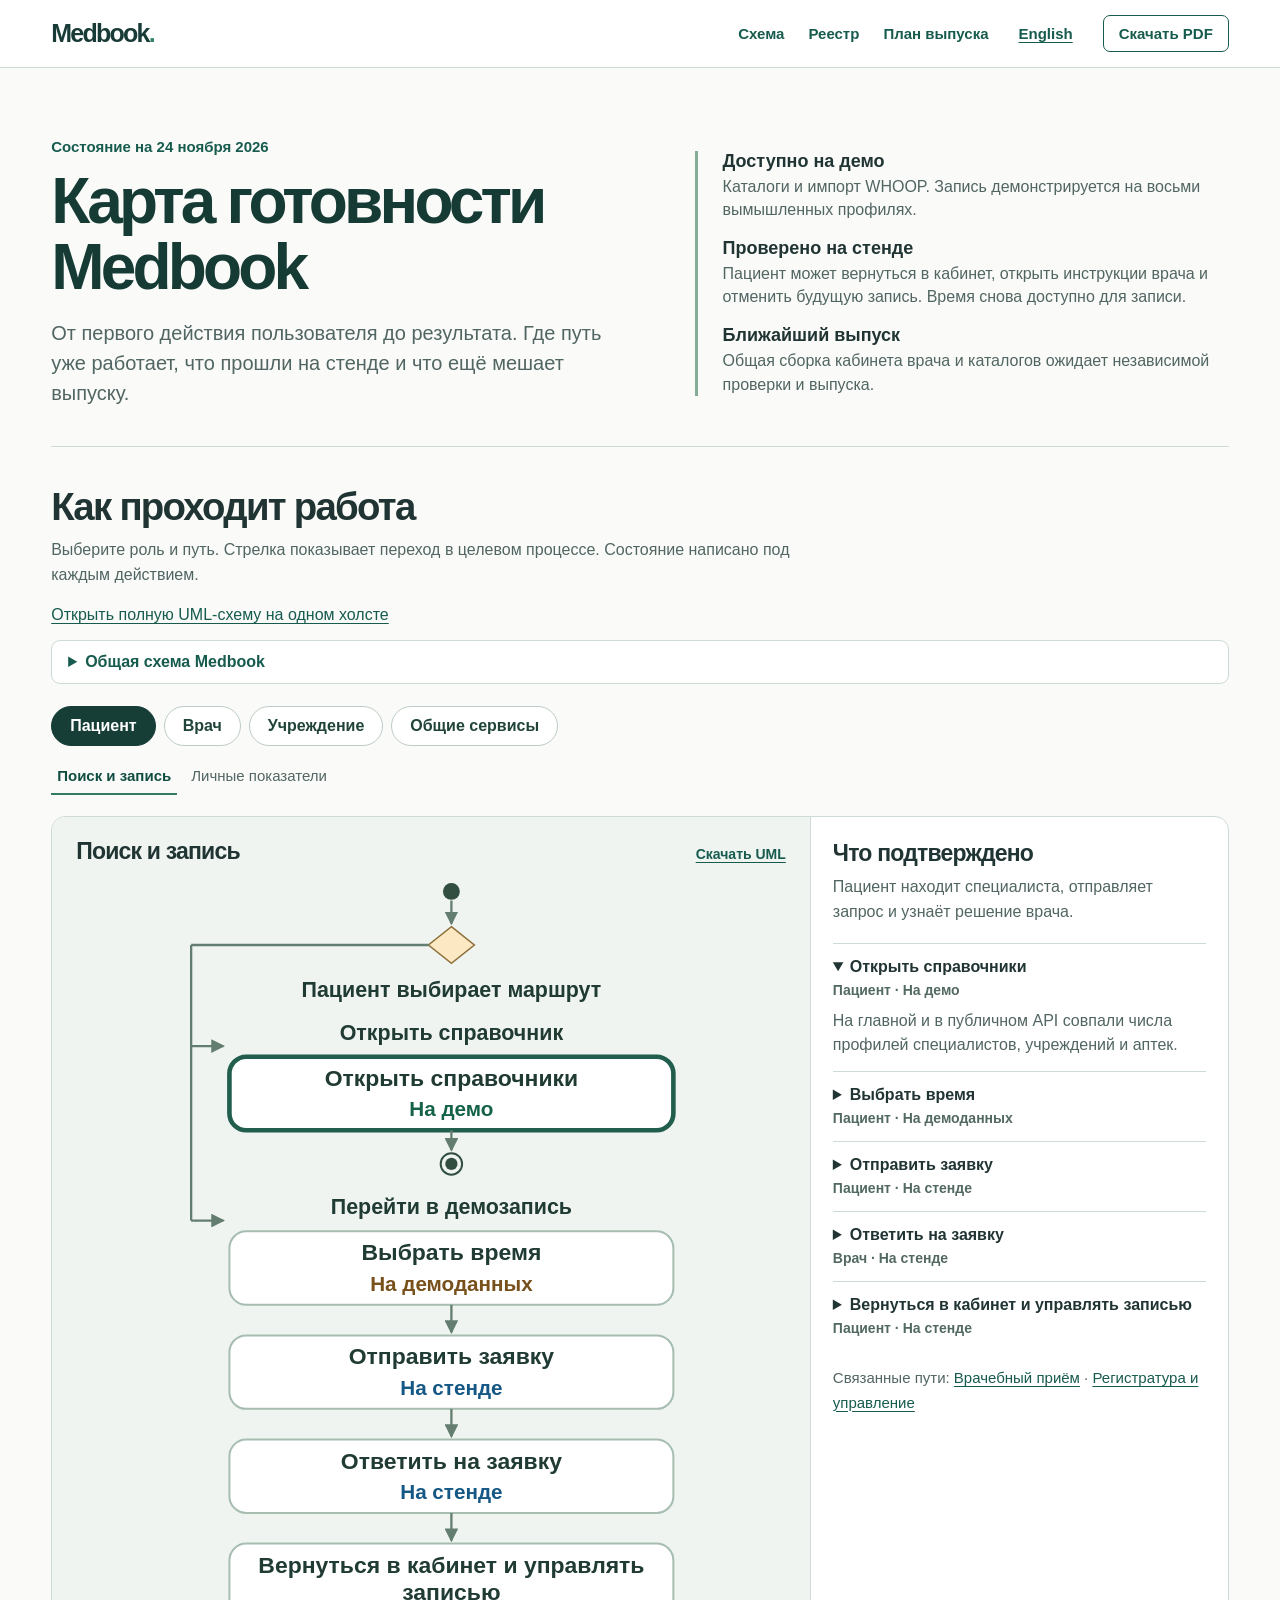
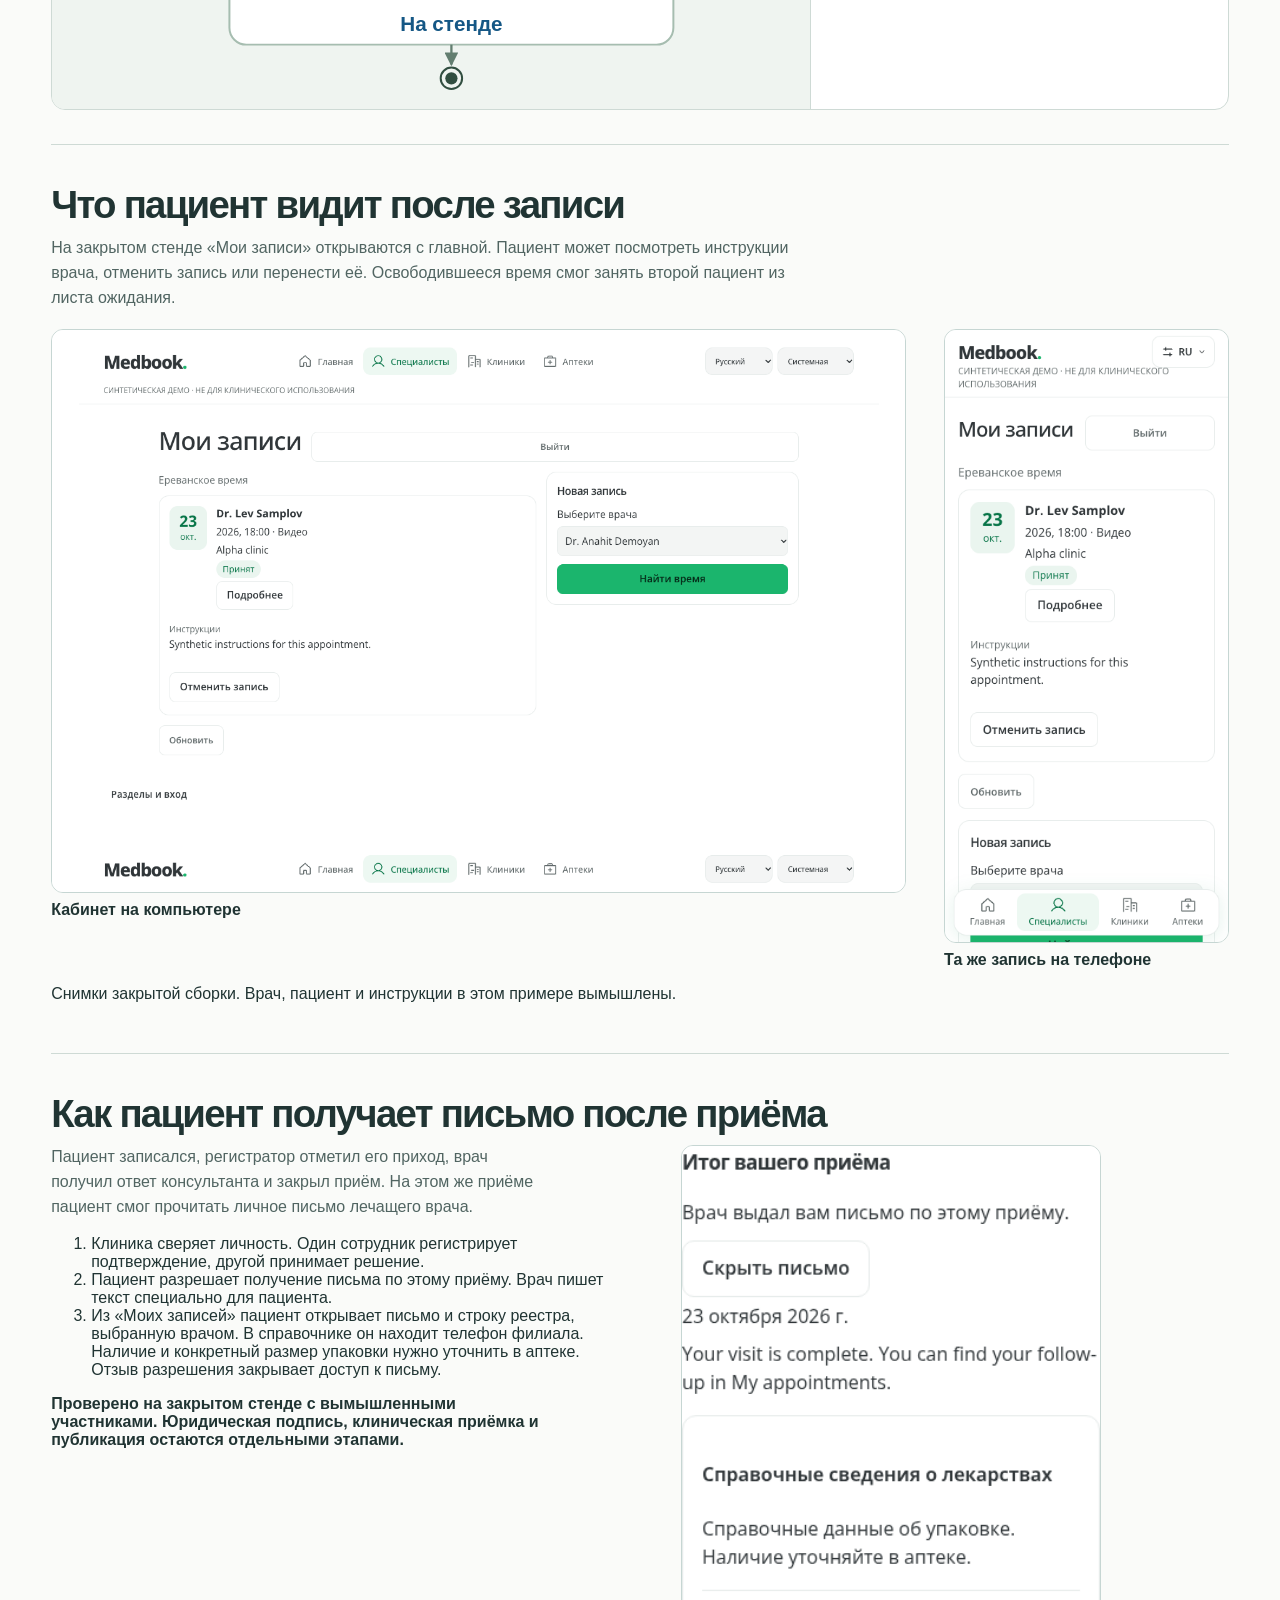
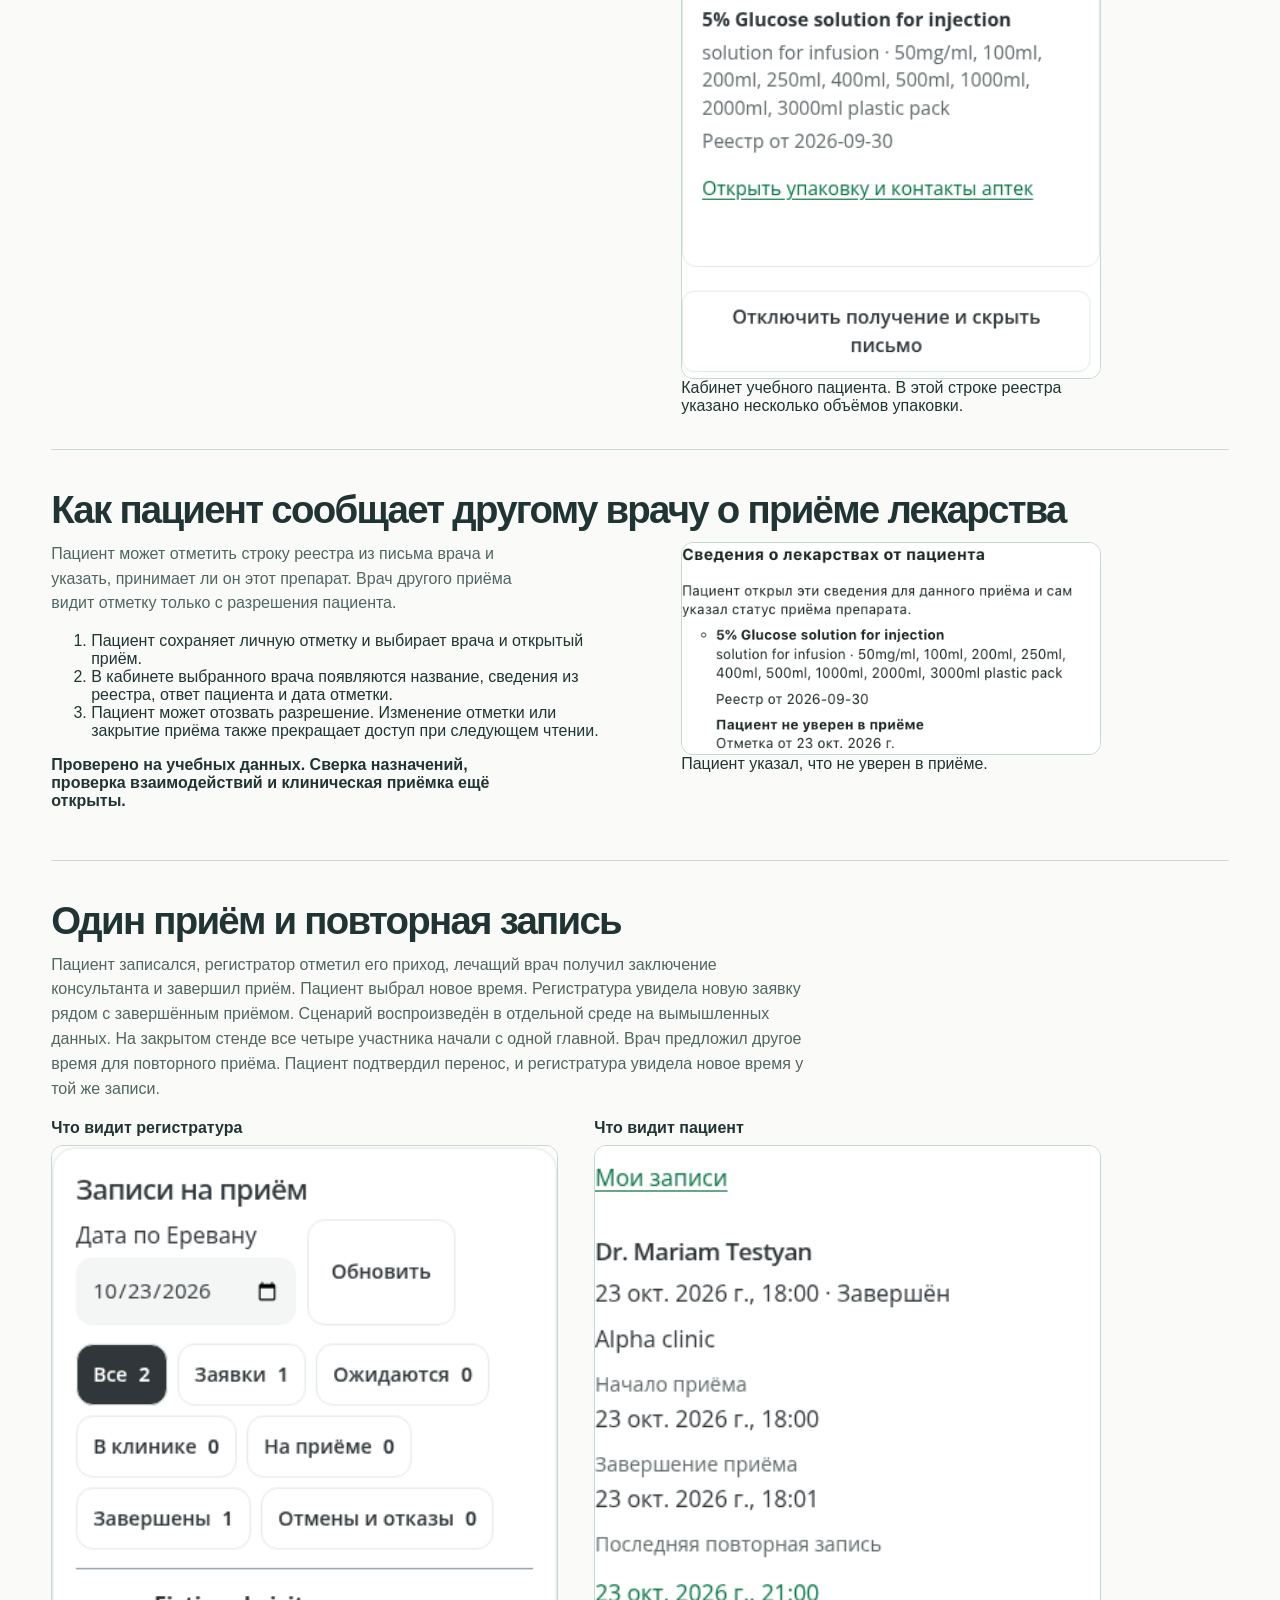
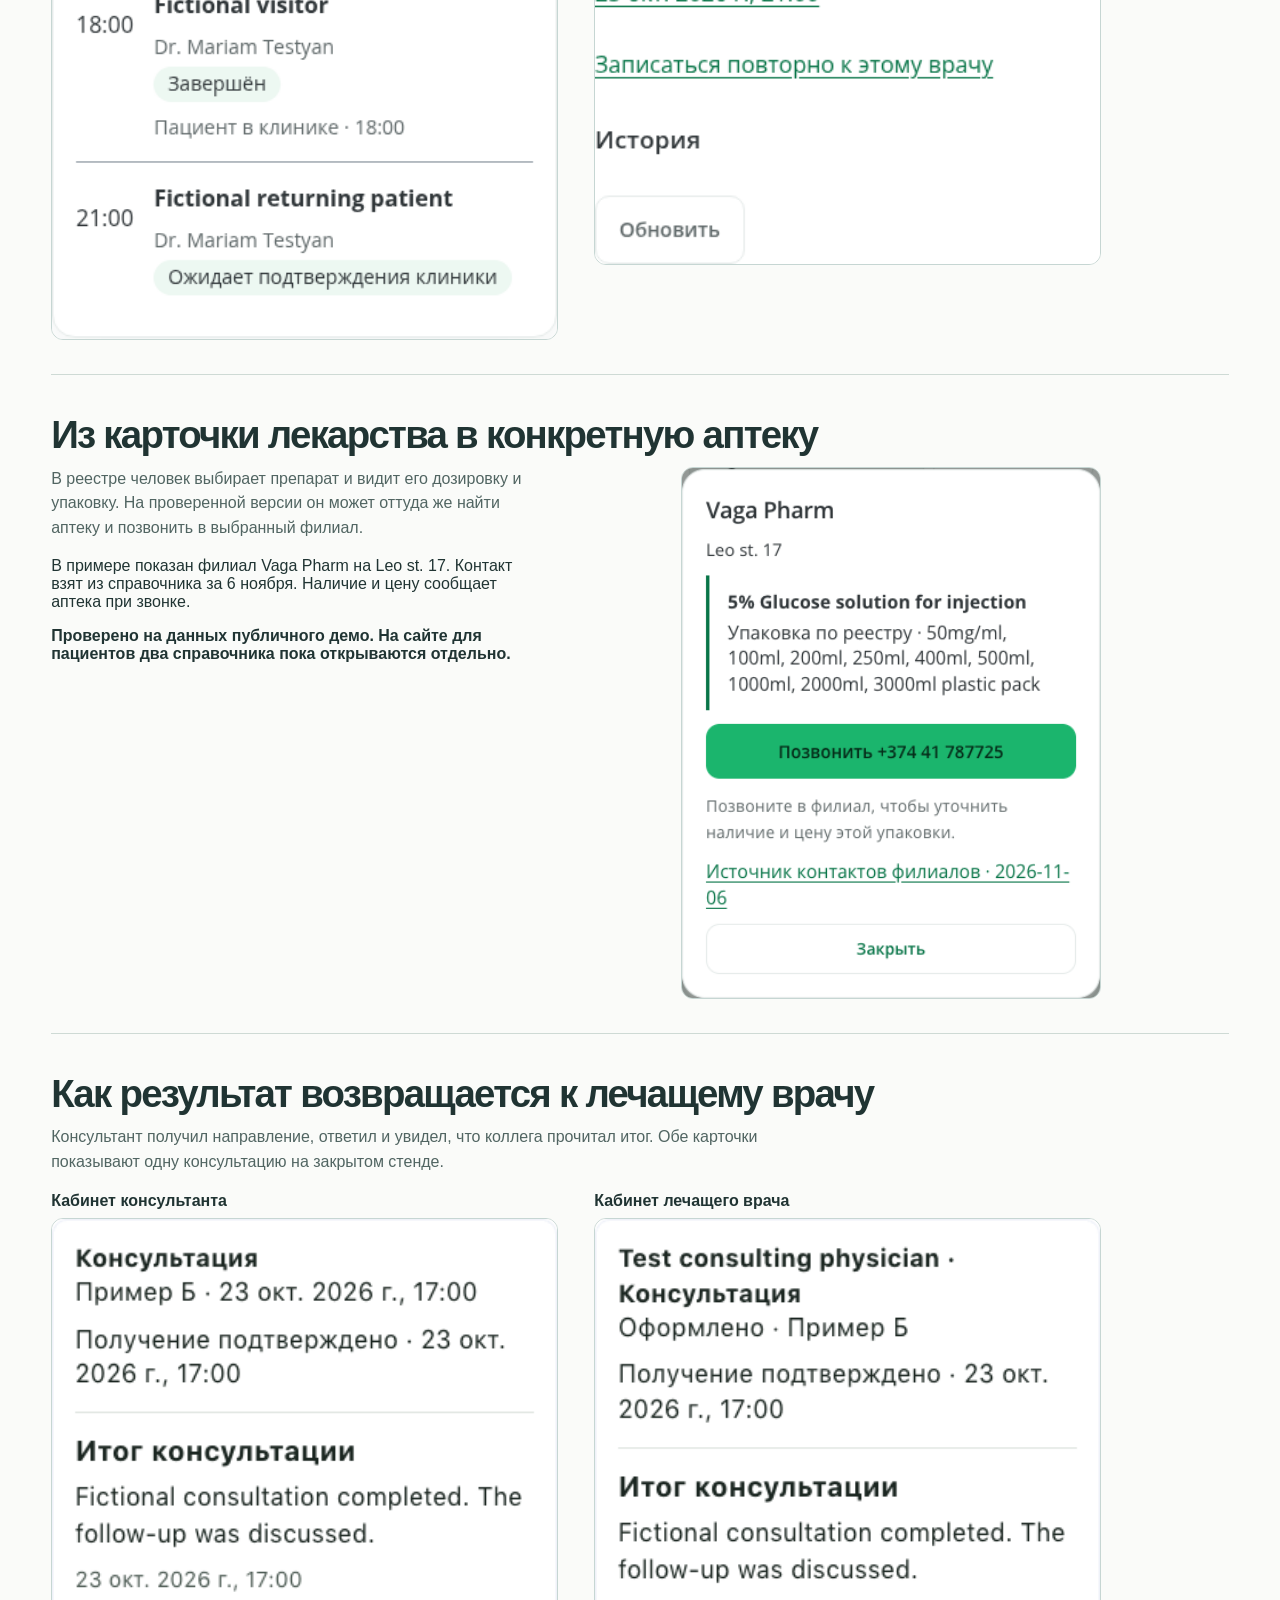
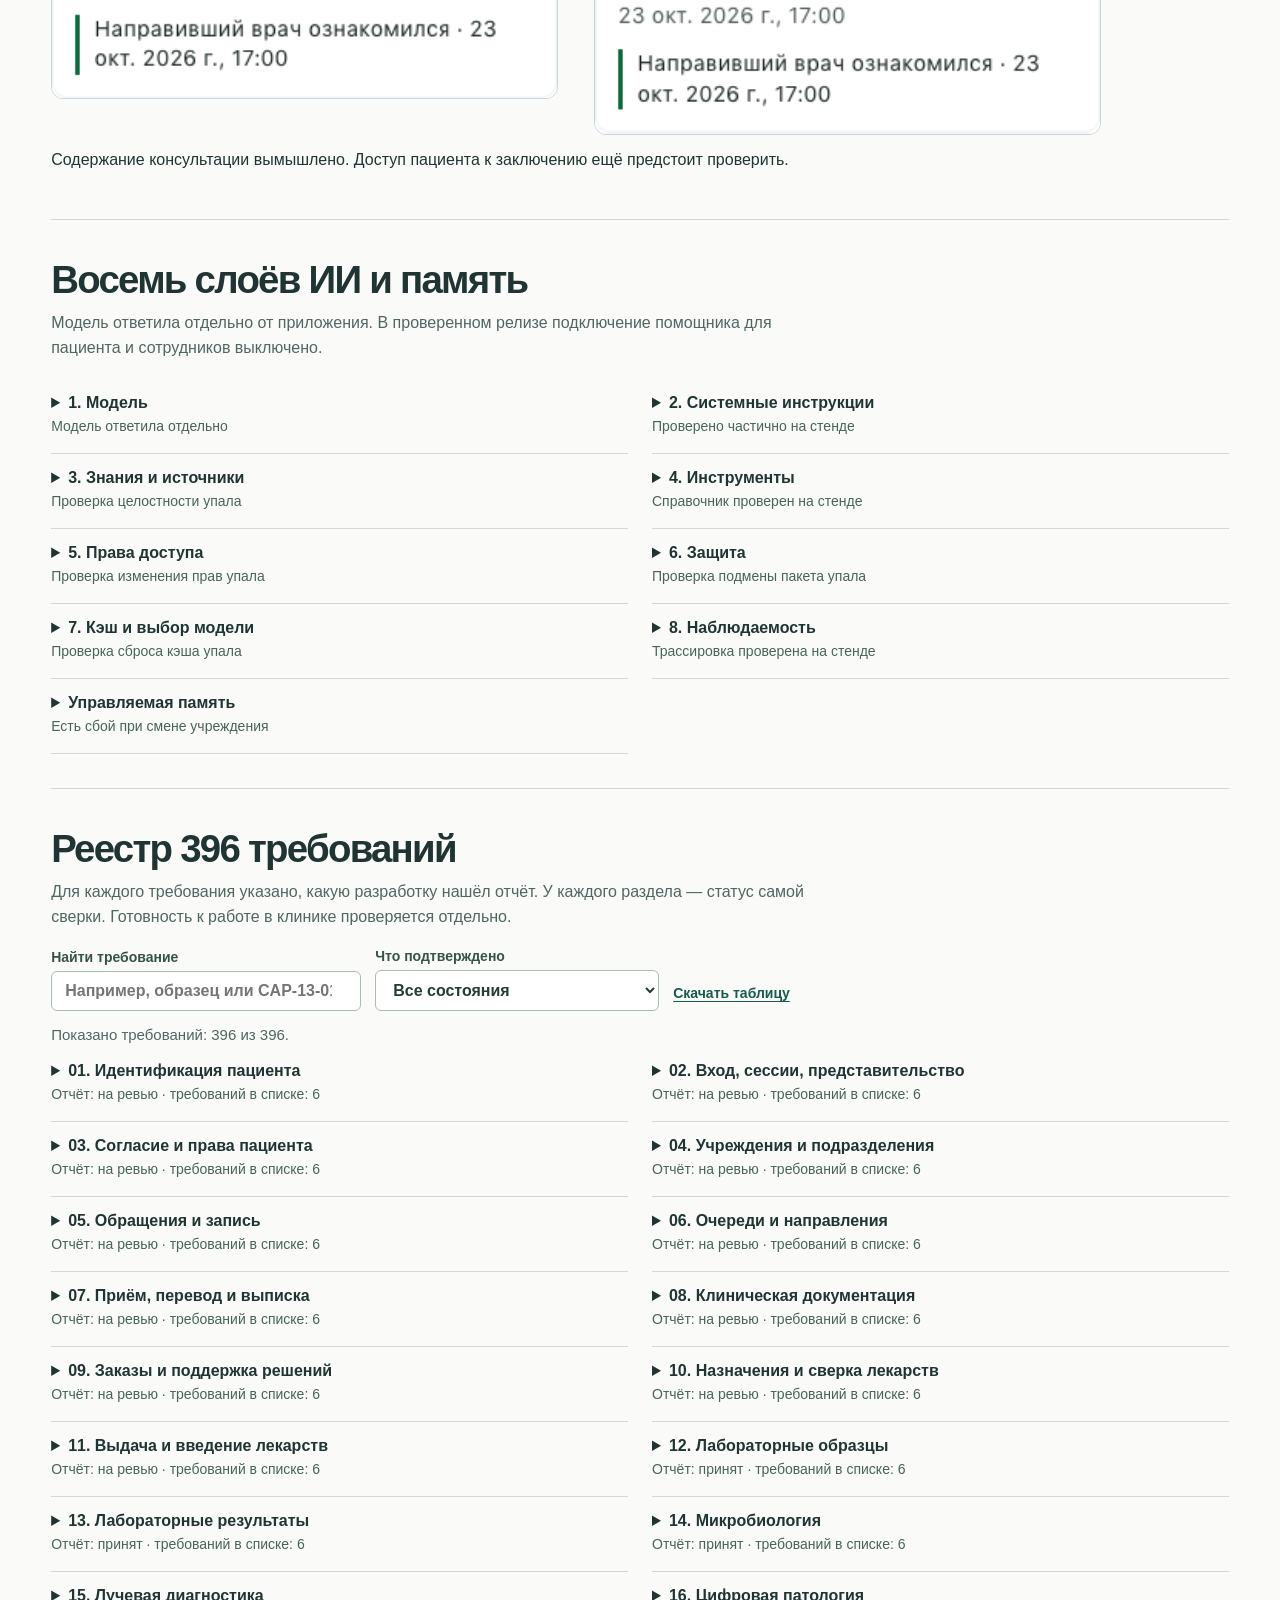
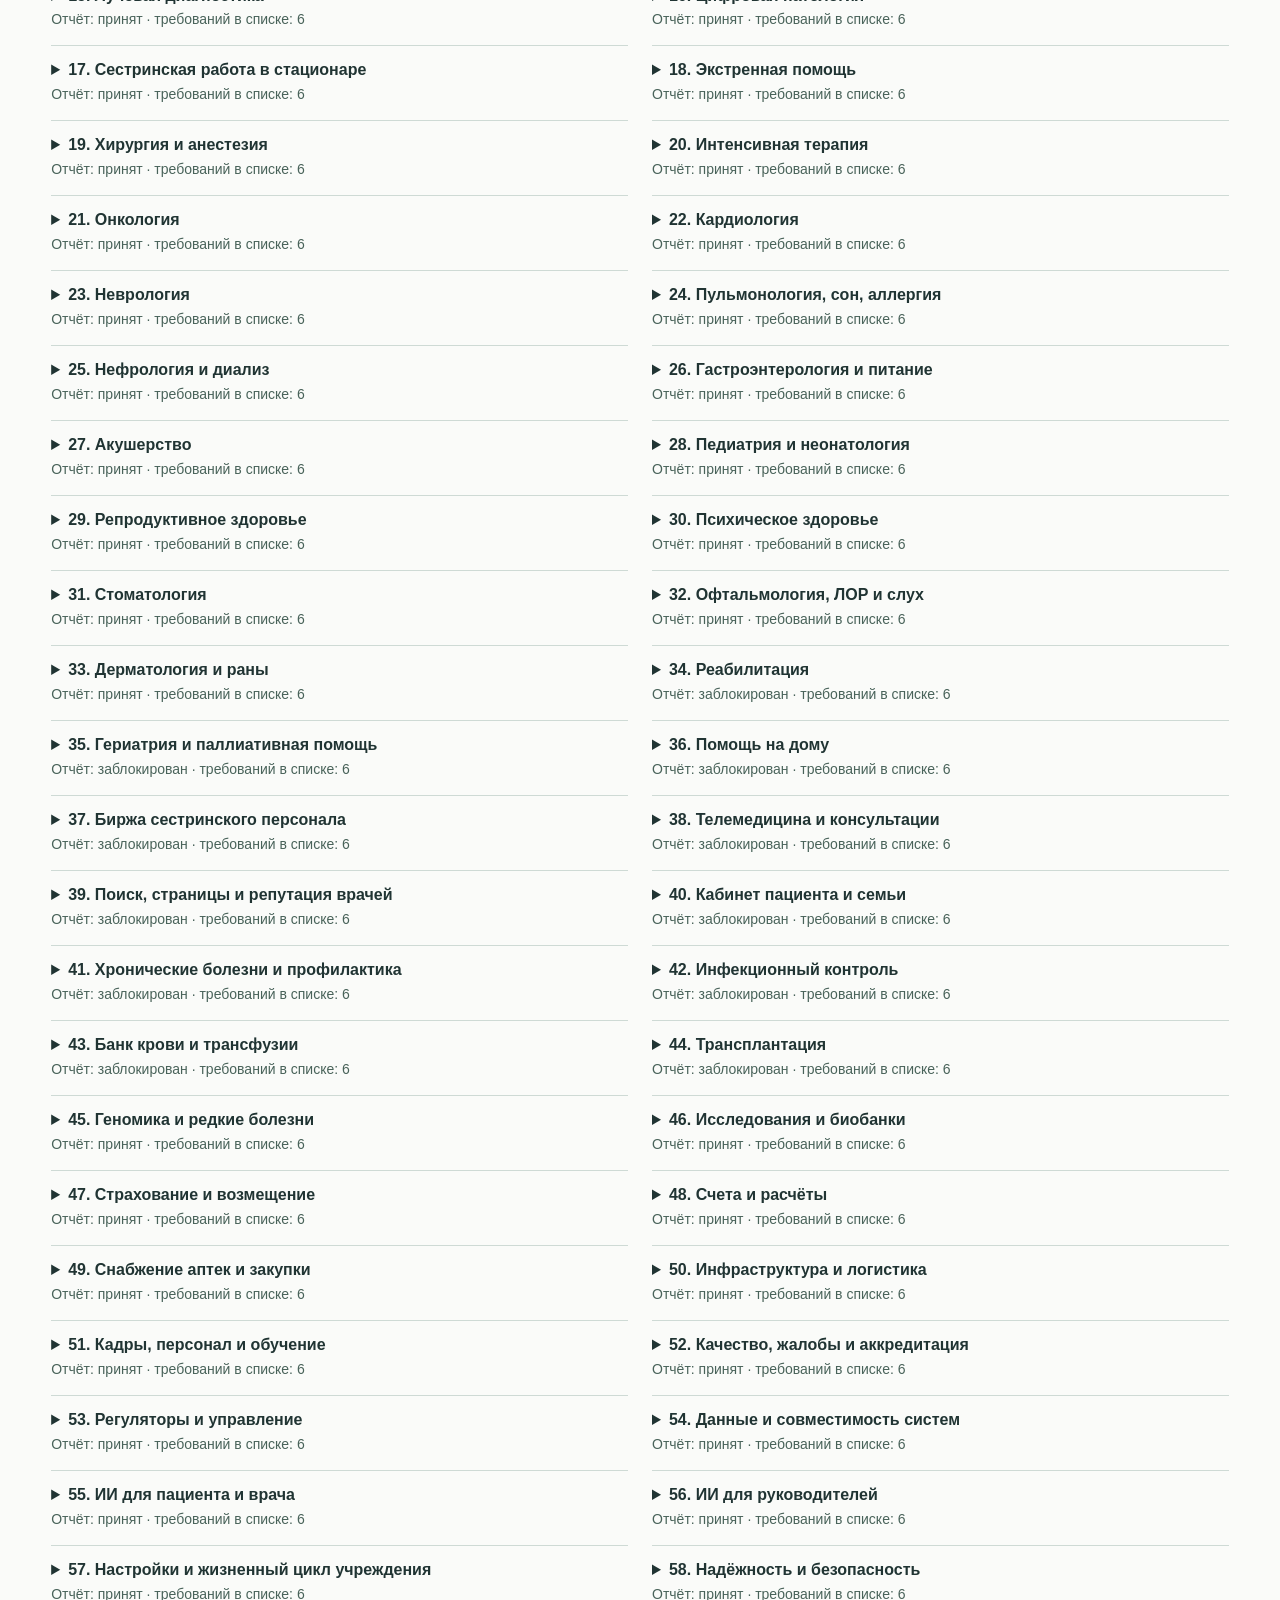
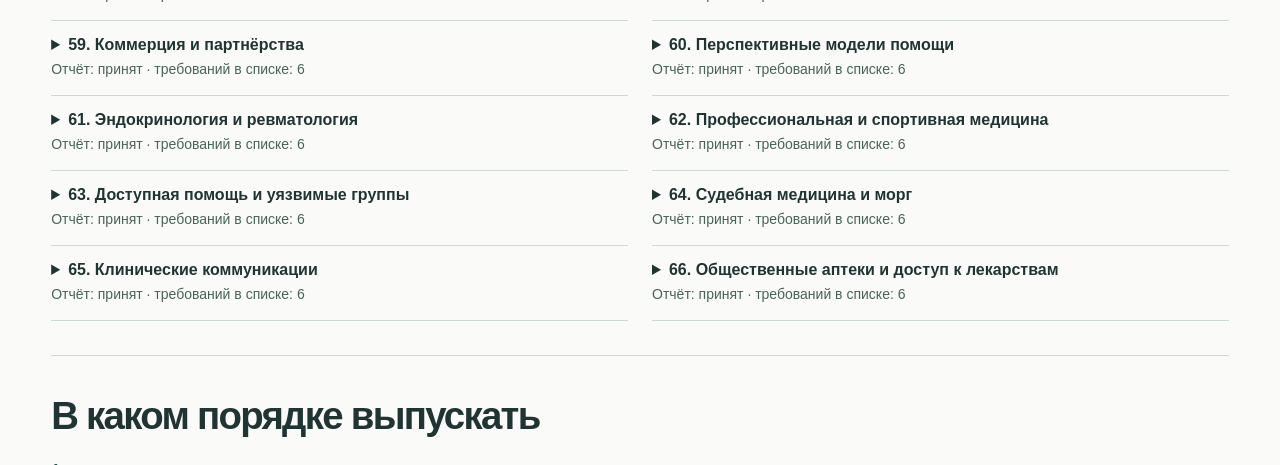
==== index.html @ caa6f24e "Show the patient-controlled handoff between two treating physicians" ====
<!doctype html><html lang="ru"><head><meta charset="utf-8"><meta name="viewport" content="width=device-width,initial-scale=1"><meta name="robots" content="noindex,nofollow"><meta name="theme-color" content="#123c39"><title>Medbook · Карта готовности</title><link rel="stylesheet" href="style.css"><link rel="stylesheet" href="language.css"><script defer src="app.js"></script></head>
<body><a class="skip" href="#main">К содержанию</a>
<header><div class="headwrap"><a class="wordmark" href="#overview">Medbook<span>.</span></a><nav aria-label="Разделы страницы"><a href="#overview">Схема</a><a href="#register">Реестр</a><a href="#next">План выпуска</a></nav><a class="language" href="en.html" id="language-switch" data-page="en.html" lang="en" hreflang="en" aria-label="English">English</a><a class="download" href="medbook-readiness.pdf" download>Скачать PDF</a></div></header>
<main id="main"><section class="intro"><div class="introin"><p class="date">Состояние на 24 ноября 2026</p><h1>Карта готовности<br>Medbook</h1><p class="lead">От первого действия пользователя до результата. Где путь уже работает, что прошли на стенде и что ещё мешает выпуску.</p></div><div class="snapshot"><div><strong>Доступно на демо</strong><span>Каталоги и импорт WHOOP. Запись демонстрируется на восьми вымышленных профилях.</span></div><div><strong>Проверено на стенде</strong><span>Пациент может вернуться в кабинет, открыть инструкции врача и отменить будущую запись. Время снова доступно для записи.</span></div><div><strong>Ближайший выпуск</strong><span>Общая сборка кабинета врача и каталогов ожидает независимой проверки и выпуска.</span></div></div></section>
<section id="overview" class="segment"><h2>Как проходит работа</h2><p class="deck">Выберите роль и путь. Стрелка показывает переход в целевом процессе. Состояние написано под каждым действием.</p><p class="fulllink"><a href="uml.html">Открыть полную UML-схему на одном холсте</a></p><details id="whole"><summary>Общая схема Medbook</summary><div id="all-map"></div><a class="smalllink" href="medbook-full.puml" download>Скачать всю схему PlantUML</a></details><div id="role-tabs" class="tabs" aria-label="Роли"></div><div id="path-tabs" class="paths" aria-label="Пути выбранной роли"></div>
<div class="flowarea"><div class="drawing"><div class="drawinghead"><h3 id="journey-name"></h3><a id="puml" class="smalllink" download>Скачать UML</a></div><div id="graph"></div></div>
<aside class="detail" aria-labelledby="proof-title"><h3 id="proof-title">Что подтверждено</h3><p id="journey-goal"></p><div id="steps"></div></aside></div></section>
<section class="segment account-proof"><h2>Что пациент видит после записи</h2><p class="deck">На закрытом стенде «Мои записи» открываются с главной. Пациент может посмотреть инструкции врача, отменить запись или перенести её. Освободившееся время смог занять второй пациент из листа ожидания.</p><div class="account-screens"><figure><a href="booking-account-ru-desktop.png"><img loading="lazy" width="1365" height="900" src="booking-account-ru-desktop.png" alt="Кабинет на компьютере"></a><figcaption>Кабинет на компьютере</figcaption></figure><figure><a href="booking-account-ru-mobile.png"><img loading="lazy" width="390" height="844" src="booking-account-ru-mobile.png" alt="Та же запись на телефоне"></a><figcaption>Та же запись на телефоне</figcaption></figure></div><p>Снимки закрытой сборки. Врач, пациент и инструкции в этом примере вымышлены.</p></section>
<section class="segment" id="visit-letter"><h2>Как пациент получает письмо после приёма</h2><div class="pharmacy-enquiry"><div><p class="deck">Пациент записался, регистратор отметил его приход, врач получил ответ консультанта и закрыл приём. На этом же приёме пациент смог прочитать личное письмо лечащего врача.</p><ol><li>Клиника сверяет личность. Один сотрудник регистрирует подтверждение, другой принимает решение.</li><li>Пациент разрешает получение письма по этому приёму. Врач пишет текст специально для пациента.</li><li>Из «Моих записей» пациент открывает письмо и строку реестра, выбранную врачом. В справочнике он находит телефон филиала. Наличие и конкретный размер упаковки нужно уточнить в аптеке. Отзыв разрешения закрывает доступ к письму.</li></ol><p><strong>Проверено на закрытом стенде с вымышленными участниками. Юридическая подпись, клиническая приёмка и публикация остаются отдельными этапами.</strong></p></div><figure><img src="letter-patient-ru.png" loading="lazy" alt="Открытое письмо в кабинете тестового пациента"><figcaption>Кабинет учебного пациента. В этой строке реестра указано несколько объёмов упаковки.</figcaption></figure></div></section>
<section class="segment" id="medicine-sharing"><h2>Как пациент сообщает другому врачу о приёме лекарства</h2><div class="pharmacy-enquiry"><div><p class="deck">Пациент может отметить строку реестра из письма врача и указать, принимает ли он этот препарат. Врач другого приёма видит отметку только с разрешения пациента.</p><ol><li>Пациент сохраняет личную отметку и выбирает врача и открытый приём.</li><li>В кабинете выбранного врача появляются название, сведения из реестра, ответ пациента и дата отметки.</li><li>Пациент может отозвать разрешение. Изменение отметки или закрытие приёма также прекращает доступ при следующем чтении.</li></ol><p><strong>Проверено на учебных данных. Сверка назначений, проверка взаимодействий и клиническая приёмка ещё открыты.</strong></p></div><figure><img src="handoff-doctor-ru.png" loading="lazy" alt="Что видит второй врач"><figcaption>Пациент указал, что не уверен в приёме.</figcaption></figure></div></section>
<section class="segment" id="return-visit"><h2>Один приём и повторная запись</h2><p class="deck">Пациент записался, регистратор отметил его приход, лечащий врач получил заключение консультанта и завершил приём. Пациент выбрал новое время. Регистратура увидела новую заявку рядом с завершённым приёмом. Сценарий воспроизведён в отдельной среде на вымышленных данных. На закрытом стенде все четыре участника начали с одной главной. Врач предложил другое время для повторного приёма. Пациент подтвердил перенос, и регистратура увидела новое время у той же записи.</p><div class="consult-screens"><figure><figcaption>Что видит регистратура</figcaption><picture><source media="(max-width: 640px)" srcset="return-desk-ru-mobile.png"><img loading="lazy" src="return-desk-ru-desktop.png" alt="Регистратура одной клиники на тестовых записях"></picture></figure><figure><figcaption>Что видит пациент</figcaption><picture><source media="(max-width: 640px)" srcset="return-patient-ru-mobile.png"><img loading="lazy" src="return-patient-ru-desktop.png" alt="Завершённый приём в кабинете тестового пациента"></picture></figure></div></section>
<section class="segment" id="pharmacy-enquiry"><h2>Из карточки лекарства в конкретную аптеку</h2><div class="pharmacy-enquiry"><div><p class="deck">В реестре человек выбирает препарат и видит его дозировку и упаковку. На проверенной версии он может оттуда же найти аптеку и позвонить в выбранный филиал.</p><p>В примере показан филиал Vaga Pharm на Leo st. 17. Контакт взят из справочника за 6 ноября. Наличие и цену сообщает аптека при звонке.</p><p><strong>Проверено на данных публичного демо. На сайте для пациентов два справочника пока открываются отдельно.</strong></p></div><figure><picture><source media="(max-width: 640px)" srcset="pharmacy-ru-mobile.png"><img loading="lazy" src="pharmacy-ru-desktop.png" alt="Телефон филиала и упаковка из реестра"></picture></figure></div></section>
<section class="segment" id="consultation"><h2>Как результат возвращается к лечащему врачу</h2><p class="deck">Консультант получил направление, ответил и увидел, что коллега прочитал итог. Обе карточки показывают одну консультацию на закрытом стенде.</p><div class="consult-screens"><figure><figcaption>Кабинет консультанта</figcaption><picture><source media="(max-width: 640px)" srcset="consult-receiver-ru-mobile.png"><img loading="lazy" src="consult-receiver-ru-desktop.png" alt="Кабинет консультанта"></picture></figure><figure><figcaption>Кабинет лечащего врача</figcaption><picture><source media="(max-width: 640px)" srcset="consult-sender-ru-mobile.png"><img loading="lazy" src="consult-sender-ru-desktop.png" alt="Кабинет лечащего врача"></picture></figure></div><p>Содержание консультации вымышлено. Доступ пациента к заключению ещё предстоит проверить.</p></section>

<section id="layers" class="segment"><h2>Восемь слоёв ИИ и память</h2><p class="deck">Модель ответила отдельно от приложения. В проверенном релизе подключение помощника для пациента и сотрудников выключено.</p><div id="ai-list" class="detailsgrid"></div></section>
<section id="register" class="segment"><h2>Реестр 396 требований</h2><p class="deck">Для каждого требования указано, какую разработку нашёл отчёт. У каждого раздела — статус самой сверки. Готовность к работе в клинике проверяется отдельно.</p>
<div class="search"><label>Найти требование<input id="q" type="search" placeholder="Например, образец или CAP-13-01"></label><label>Что подтверждено<select id="stage"><option value="">Все состояния</option></select></label><a class="smalllink" href="requirements.csv" download>Скачать таблицу</a></div><p id="count" role="status"></p><div id="groups" class="detailsgrid"></div></section>
<section id="next" class="segment"><h2>В каком порядке выпускать</h2><div id="road"></div></section>
<section class="segment sources"><h2>Основания и дата</h2><p>Публичные экраны, серверные агрегаты и версия демо сверены 23 ноября. Путь от главной страницы до завершения приёма проверен 24 ноября в 00:28 по Еревану на закрытом HTTPS-стенде с вымышленными пациентами. В 00:53 врач подтвердил свою запись по тому же приёму. Выдача заключения пациенту остаётся открытой. В 01:47 по Еревану два пациента прошли сценарий переноса и листа ожидания. Для выпуска общей сборки ещё нужны независимое ревью и штатная проверка CI. В реестре использованы шесть отчётов по исходным требованиям. Четыре приняты, один на ревью, один заблокирован. Карта отражает этот срез.</p><a href="medbook-readiness.pdf">Открыть полную презентацию</a></section>
</main><footer>Medbook · Готовность продукта · 24 ноября 2026</footer>
<script type="application/json" id="dataset">{"flows":[{"key":"care","name":"Поиск и запись","goal":"Пациент находит специалиста, отправляет запрос и узнаёт решение врача.","steps":[{"role":"Пациент","label":"Открыть справочники","state":"live","proof":"На главной и в публичном API совпали числа профилей специалистов, учреждений и аптек."},{"role":"Пациент","label":"Выбрать время","state":"demo","proof":"Восемь вымышленных профилей позволяют выбрать слот с телефона и компьютера. Реальное расписание специалистов из справочника не подключено."},{"role":"Пациент","label":"Отправить заявку","state":"stand","proof":"Регистратор выбранной клиники получил одну заявку. Когда ответ сервера потерялся, пациент нашёл её в своём кабинете с первой отправки."},{"role":"Врач","label":"Ответить на заявку","state":"stand","proof":"Врач предложил свободное время. Пациент принял его в кабинете, и регистратура увидела новое время у той же записи."},{"role":"Пациент","label":"Вернуться в кабинет и управлять записью","state":"stand","proof":"Пациент записался повторно к тому же врачу из завершённого визита. В кабинете сохранились обе записи. Новая заявка дошла до врача и регистратуры."}],"spec":["IF","Пациент выбирает маршрут","Открыть справочник",[0],"Перейти в демозапись",[1,2,3,4]]},{"key":"visit","name":"Врачебный приём","goal":"От принятой заявки до итоговой записи, которую пациент может открыть.","steps":[{"role":"Врач, пациент и регистратор","label":"Провести зарегистрированный приём","state":"stand","proof":"На одной записи пациент прошёл регистрацию, врач открыл приём и получил ответ консультанта. После закрытия пациент и регистратор увидели завершение."},{"role":"Врач","label":"Изменить часы приёма","state":"stand","proof":"Пациент и регистратура увидели, что время закрыто. В другой клинике запись продолжалась."},{"role":"Два врача","label":"Обменяться итогом консультации","state":"stand","proof":"Консультант передал итог. Лечащий врач прочитал его в исходном приёме и подтвердил просмотр. Консультант увидел отметку."},{"role":"Врач и пациент","label":"Провести видеоприём","state":"part","proof":"Есть страницы обоих участников и сервер визита. На основном демо проверенные адреса закрыты. Звонок двух участников там не подтверждён."},{"role":"Пациент","label":"Прочитать письмо врача","state":"stand","proof":"С согласия пациента письмо открылось. Из письма он нашёл строку реестра и телефон аптеки."}],"spec":["MID",[0],"Цель работы","Расписание",[1],"Приём",[2,4],"Видеоконсультация",[3]]},{"key":"whoop","name":"Личные данные WHOOP","goal":"От согласия владельца устройства до его личных измерений и разбора.","steps":[{"role":"Пациент","label":"Подключить свой аккаунт WHOOP","state":"live","proof":"На сервере зафиксировано одно активное подключение. Личность владельца по этим данным определить нельзя."},{"role":"Сервер","label":"Сохранить измерения","state":"live","proof":"Записаны 22 события сна, 16 восстановления и 20 циклов. Завершены восемь синхронизаций. Последняя — 22 ноября в 16:53 по Еревану."},{"role":"Пациент","label":"Открыть только свои данные","state":"stand","proof":"На стенде два тестовых пациента были изолированы. На демо запрос без входа отклонён. Как выглядит полная панель у двух реальных пользователей, ещё не проверено."},{"role":"ИИ","label":"Объяснить динамику","state":"off","proof":"На действующем демо для WHOOP отсутствует подключение модели, в журнале запросов ИИ — ноль записей."}],"spec":["SEQ",[0,1,2,3]]},{"key":"staff","name":"Клиника и смены","goal":"Как два сотрудника видят решение руководителя и проверяют своё расписание.","steps":[{"role":"Сотрудник","label":"Принять приглашение","state":"stand","proof":"На закрытом стенде приглашение привело к действующей сессии сотрудника."},{"role":"Сотрудник","label":"Посмотреть свою смену","state":"stand","proof":"Сотрудник увидел свою смену. Его сессия не открывала врачебный кабинет."},{"role":"Два сотрудника","label":"Запросить и принять обмен","state":"stand","proof":"Обмен создан и принят в двух отдельных сессиях сотрудников."},{"role":"Руководитель","label":"Одобрить заявку","state":"stand","proof":"Оба сотрудника увидели решение руководителя. При потере ответа кабинет отличил собственное решение от решения второго руководителя."},{"role":"Учреждение и сотрудники","label":"Сверить смену с опубликованным графиком","state":"stand","proof":"Оба сотрудника увидели номер версии, назначенного коллегу и отзыв графика. Публикацию выполнил модуль планирования на стенде. Публичный кабинет руководителя закрыт."}],"spec":["SEQ",[0,1,2,3,4]]},{"key":"medication","name":"Назначения и аптеки","goal":"От реестра препаратов до безопасного назначения, реального наличия и выдачи.","steps":[{"role":"Пациент","label":"Найти препарат и филиал","state":"live","proof":"Доступны датированный реестр лекарств и справочник аптек. Есть источник, сведения об упаковке и дозировке при наличии в реестре."},{"role":"Врач","label":"Сверить назначения разных врачей","state":"part","proof":"Есть код сверки, авторизации рецепта и проверки взаимодействий. У последних двух есть независимое ревью. Полный маршрут по общей карте не принят."},{"role":"Врач","label":"Оценить конфликт или замену","state":"gap","proof":"Нужны единый список с авторством, проверенные правила и решение врача, видимое пациенту. Клиническая приёмка остаётся открытой."},{"role":"Аптека","label":"Подтвердить остаток и цену","state":"gap","proof":"На стенде пациент нашёл телефон филиала прямо из карточки препарата. Остатки и цену для этой упаковки аптека подтверждает по телефону."},{"role":"Фармацевт","label":"Отпустить препарат по назначению","state":"gap","proof":"Есть части для запасов и выдачи. Полный отпуск конкретного рецепта и обновление статуса пациента на демо не проверены."}],"spec":["SEQ",[0,1,2,3,4]]},{"key":"lab","name":"Лаборатория","goal":"От направления на анализ до получения результата лечащим врачом.","steps":[{"role":"Врач","label":"Назначить исследование","state":"part","proof":"Найден модуль диагностического заказа. Связь этого заказа с полным лабораторным маршрутом на демо не проверена."},{"role":"Лаборант","label":"Зарегистрировать образец","state":"part","proof":"Есть исходники для взятия образца. Основной файл, указанный в отчёте, отсутствует по этому пути в действующем релизе."},{"role":"Лаборант","label":"Проверить рабочий список и результат","state":"part","proof":"Файлы рабочего списка и валидации полностью совпали с принятыми исходниками. У компонентов есть тесты. Публичный вход лаборатории вернул 404."},{"role":"Врач","label":"Получить выпущенное заключение","state":"gap","proof":"Прогон от образца до выдачи результата нужному врачу в опубликованном кабинете не найден."}],"spec":["SEQ",[0,1,2,3]]},{"key":"clinic","name":"Регистратура и управление","goal":"От освобождения слота до работы с кадровыми, закупочными и финансовыми операциями.","steps":[{"role":"Регистратура","label":"Отметить прибытие пациента","state":"stand","proof":"Регистратор отметил прибытие на очный приём. Пациент и врач увидели отметку. Другая клиника не получила эту запись."},{"role":"Руководитель","label":"Вести персонал и заявки на услуги","state":"stand","proof":"Шесть модулей собраны на одной тестовой базе. Проверены вход, чтение и запись. Общая операция через весь набор пока не принята."},{"role":"Закупщик","label":"Проверить закупку и комиссию","state":"stand","proof":"На отдельном стенде проверены доступ к закупке, раскрытие комиссии и отказ пользователю другого учреждения."},{"role":"Склад и бухгалтерия","label":"Сверить поставку, оплату и остаток","state":"part","proof":"В релизе есть приём партий, движение, отзыв запасов, прогноз, цены и учёт. Подтверждения полной поставки и реального платежа нет."}],"spec":["MULTI","Операция учреждения",[["Регистратура",[0]],["Кадры",[1]],["Снабжение и расчёты",[2,3]]]]},{"key":"ai","name":"Помощник Medbook","goal":"От разрешённого вопроса до ответа модели с источниками и контролем доступа.","steps":[{"role":"Пользователь","label":"Задать вопрос под своей ролью","state":"stand","proof":"Механизм ролевых инструкций и сессий проверялся на стенде приложения. Публичный вход в общий помощник при сверке вернул 404."},{"role":"Шлюз ИИ","label":"Подобрать источники и инструменты","state":"stand","proof":"Шлюз указал источник ответа, использовал сохранённую версию документа и отклонил изменённый источник."},{"role":"Шлюз ИИ","label":"Проверить права, память и кэш","state":"stand","proof":"На закрытом стенде повторно проверены смена прав и учреждения, сброс кэша и изоляция сохранённых предпочтений."},{"role":"Модель","label":"Ответить в приложении","state":"off","proof":"Отдельный сервис модели дал короткий ответ. Привязки модели к пациентскому и служебному интерфейсам в проверенном релизе выключены."},{"role":"Команда","label":"Принять качество по ролям","state":"gap","proof":"Шлюз прошёл две серии проверок на одной сборке: 112 из 112 и 155 из 155. Качество ответов живой модели для каждой роли ещё предстоит принять."}],"spec":["SEQ",[0,1,2,3,4]]},{"key":"release","name":"Сборка и выпуск","goal":"Как проверенный пользовательский путь попадёт на общую точку входа Medbook.","steps":[{"role":"Разработка","label":"Соединить две принятые ветви","state":"stand","proof":"Собраны каталоги, ограниченный кабинет врача и изменения WHOOP. Единственный конфликт был в файле проверок."},{"role":"Интеграция","label":"Пройти путь по ролям","state":"stand","proof":"23 ноября в 14:49 по Еревану проверены заявка и ответ врача, изоляция ролей и обмен сменой на объединённой сборке."},{"role":"Ревью","label":"Проверить общую сборку независимо","state":"gap","proof":"Два исходных набора прошли независимое ревью. Отдельного решения по новой общей сборке на момент среза нет."},{"role":"Выпуск","label":"Пройти штатную проверку релиза","state":"hold","proof":"В одной из проверок сбор подтверждений занял 48 секунд при лимите 25. Для объединённой версии штатная проверка и разрешение выпуска не подтверждены."},{"role":"Пользователь","label":"Повторить сценарий на опубликованной версии","state":"gap","proof":"Публичное демо при сверке работало на предыдущем релизе. Итоговый тест после публикации ещё предстоит."}],"spec":["SEQ",[0,1,2,3,4]]}],"register":[{"id":"CAP-01-01","dom":1,"section":"Идентификация пациента","title":"Завести временную карту пациента","original":"Register a provisional patient","state":"В составе прежней сборки","review":"На ревью","match":"Вне этой выборки","found":true},{"id":"CAP-01-02","dom":1,"section":"Идентификация пациента","title":"Подтвердить право на существующую карту","original":"Claim an existing chart","state":"Найдена разработка","review":"На ревью","match":"Вне этой выборки","found":true},{"id":"CAP-01-03","dom":1,"section":"Идентификация пациента","title":"Объединить дубли карт","original":"Merge duplicate records","state":"Найдена разработка","review":"На ревью","match":"Вне этой выборки","found":true},{"id":"CAP-01-04","dom":1,"section":"Идентификация пациента","title":"Исправить ошибочное объединение","original":"Correct a mistaken merge","state":"Найдена разработка","review":"На ревью","match":"Вне этой выборки","found":true},{"id":"CAP-01-05","dom":1,"section":"Идентификация пациента","title":"Вести персональные и контактные данные","original":"Manage demographics and contacts","state":"Найдена разработка","review":"На ревью","match":"Вне этой выборки","found":true},{"id":"CAP-01-06","dom":1,"section":"Идентификация пациента","title":"Установить личность экстренного пациента","original":"Reconcile an unknown emergency identity","state":"Найдена разработка","review":"На ревью","match":"Вне этой выборки","found":true},{"id":"CAP-02-01","dom":2,"section":"Вход, сессии, представительство","title":"Зарегистрировать и подтвердить аккаунт","original":"Register and verify a digital account","state":"Найдена разработка","review":"На ревью","match":"Вне этой выборки","found":true},{"id":"CAP-02-02","dom":2,"section":"Вход, сессии, представительство","title":"Настроить факторы входа и восстановить доступ","original":"Enroll login factors and recover access","state":"Найдена разработка","review":"На ревью","match":"Вне этой выборки","found":true},{"id":"CAP-02-03","dom":2,"section":"Вход, сессии, представительство","title":"Пригласить сотрудника и закрыть доступ при увольнении","original":"Invite and offboard staff","state":"Найдена разработка","review":"На ревью","match":"Вне этой выборки","found":true},{"id":"CAP-02-04","dom":2,"section":"Вход, сессии, представительство","title":"Управлять устройствами и сессиями","original":"Manage devices and sessions","state":"Реализация не подтверждена","review":"На ревью","match":"Вне этой выборки","found":false},{"id":"CAP-02-05","dom":2,"section":"Вход, сессии, представительство","title":"Назначить представителя пациента","original":"Delegate patient representation","state":"Найдена разработка","review":"На ревью","match":"Вне этой выборки","found":true},{"id":"CAP-02-06","dom":2,"section":"Вход, сессии, представительство","title":"Пересмотреть опеку и дееспособность","original":"Review guardianship/capacity transitions","state":"Найдена разработка","review":"На ревью","match":"Вне этой выборки","found":true},{"id":"CAP-03-01","dom":3,"section":"Согласие и права пациента","title":"Получить согласие на конкретную цель","original":"Capture purpose-specific consent","state":"Найдена разработка","review":"На ревью","match":"Вне этой выборки","found":true},{"id":"CAP-03-02","dom":3,"section":"Согласие и права пациента","title":"Отозвать или изменить согласие","original":"Withdraw or amend consent","state":"Найдена разработка","review":"На ревью","match":"Вне этой выборки","found":true},{"id":"CAP-03-03","dom":3,"section":"Согласие и права пациента","title":"Ограничить видимость чувствительных записей","original":"Apply sensitive-record segmentation","state":"Найдена разработка","review":"На ревью","match":"Вне этой выборки","found":true},{"id":"CAP-03-04","dom":3,"section":"Согласие и права пациента","title":"Предоставить пациенту доступ и экспорт","original":"Provide patient access/export","state":"Найдена разработка","review":"На ревью","match":"Вне этой выборки","found":true},{"id":"CAP-03-05","dom":3,"section":"Согласие и права пациента","title":"Обработать запрос на исправление или удаление","original":"Handle correction and deletion requests","state":"В составе прежней сборки","review":"На ревью","match":"Вне этой выборки","found":true},{"id":"CAP-03-06","dom":3,"section":"Согласие и права пациента","title":"Проверить экстренный доступ к карте","original":"Review emergency access","state":"В составе прежней сборки","review":"На ревью","match":"Вне этой выборки","found":true},{"id":"CAP-04-01","dom":4,"section":"Учреждения и подразделения","title":"Описать организации и площадки","original":"Model organizations and facilities","state":"Найдена разработка","review":"На ревью","match":"Вне этой выборки","found":true},{"id":"CAP-04-02","dom":4,"section":"Учреждения и подразделения","title":"Настроить отделения и услуги","original":"Configure departments and services","state":"Найдена разработка","review":"На ревью","match":"Вне этой выборки","found":true},{"id":"CAP-04-03","dom":4,"section":"Учреждения и подразделения","title":"Управлять помещениями, койками и оборудованием","original":"Manage rooms, beds and equipment","state":"Найдена разработка","review":"На ревью","match":"Вне этой выборки","found":true},{"id":"CAP-04-04","dom":4,"section":"Учреждения и подразделения","title":"Проверить лицензии и клинические полномочия","original":"Verify licenses and clinical privileges","state":"Найдена разработка","review":"На ревью","match":"Вне этой выборки","found":true},{"id":"CAP-04-05","dom":4,"section":"Учреждения и подразделения","title":"Оформить временные назначения сотрудников","original":"Manage temporary assignments","state":"Найдена разработка","review":"На ревью","match":"Вне этой выборки","found":true},{"id":"CAP-04-06","dom":4,"section":"Учреждения и подразделения","title":"Опубликовать место работы специалиста","original":"Publish provider affiliations","state":"Найдена разработка","review":"На ревью","match":"Вне этой выборки","found":true},{"id":"CAP-05-01","dom":5,"section":"Обращения и запись","title":"Принимать обращения по разным каналам","original":"Capture enquiries across channels","state":"Найдена разработка","review":"На ревью","match":"Вне этой выборки","found":true},{"id":"CAP-05-02","dom":5,"section":"Обращения и запись","title":"Собирать анкеты до визита","original":"Collect pre-visit forms","state":"Реализация не подтверждена","review":"На ревью","match":"Вне этой выборки","found":false},{"id":"CAP-05-03","dom":5,"section":"Обращения и запись","title":"Совместно бронировать врача, кабинет и оборудование","original":"Book provider/room/equipment together","state":"Найдена разработка","review":"На ревью","match":"Вне этой выборки","found":true},{"id":"CAP-05-04","dom":5,"section":"Обращения и запись","title":"Вести лист ожидания и освободившиеся слоты","original":"Manage waitlists and released slots","state":"В составе прежней сборки","review":"На ревью","match":"Вне этой выборки","found":true},{"id":"CAP-05-05","dom":5,"section":"Обращения и запись","title":"Переносить и отменять запись","original":"Reschedule and cancel appointments","state":"Найдена разработка","review":"На ревью","match":"Вне этой выборки","found":true},{"id":"CAP-05-06","dom":5,"section":"Обращения и запись","title":"Планировать групповые и повторные приёмы","original":"Plan group and recurring care","state":"Найдена разработка","review":"На ревью","match":"Вне этой выборки","found":true},{"id":"CAP-06-01","dom":6,"section":"Очереди и направления","title":"Регистрировать прибытие и направлять пациента","original":"Check in and route patients","state":"Реализация не подтверждена","review":"На ревью","match":"Вне этой выборки","found":false},{"id":"CAP-06-02","dom":6,"section":"Очереди и направления","title":"Управлять приоритетом и срочными обращениями","original":"Prioritize queues and urgent insertion","state":"Найдена разработка","review":"На ревью","match":"Вне этой выборки","found":true},{"id":"CAP-06-03","dom":6,"section":"Очереди и направления","title":"Оформлять внутренние и внешние направления","original":"Create internal and external referrals","state":"Найдена разработка","review":"На ревью","match":"Вне этой выборки","found":true},{"id":"CAP-06-04","dom":6,"section":"Очереди и направления","title":"Отслеживать выполнение направления","original":"Track referral closure","state":"Найдена разработка","review":"На ревью","match":"Вне этой выборки","found":true},{"id":"CAP-06-05","dom":6,"section":"Очереди и направления","title":"Координировать маршрут по нескольким службам","original":"Coordinate multi-service pathways","state":"Найдена разработка","review":"На ревью","match":"Вне этой выборки","found":true},{"id":"CAP-06-06","dom":6,"section":"Очереди и направления","title":"Организовать доступный транспорт и переводчика","original":"Arrange accessible transport/interpreters","state":"Найдена разработка","review":"На ревью","match":"Вне этой выборки","found":true},{"id":"CAP-07-01","dom":7,"section":"Приём, перевод и выписка","title":"Открыть амбулаторный, домашний или дистанционный визит","original":"Open outpatient/home/virtual encounters","state":"Найдена разработка","review":"На ревью","match":"Вне этой выборки","found":true},{"id":"CAP-07-02","dom":7,"section":"Приём, перевод и выписка","title":"Оформить госпитализацию и назначить койку","original":"Admit and assign a bed","state":"Найдена разработка","review":"На ревью","match":"Вне этой выборки","found":true},{"id":"CAP-07-03","dom":7,"section":"Приём, перевод и выписка","title":"Передать пациента другой команде или отделению","original":"Transfer care or location","state":"Найдена разработка","review":"На ревью","match":"Вне этой выборки","found":true},{"id":"CAP-07-04","dom":7,"section":"Приём, перевод и выписка","title":"Отменить ошибочную госпитализацию","original":"Reverse an erroneous admission","state":"Найдена разработка","review":"На ревью","match":"Вне этой выборки","found":true},{"id":"CAP-07-05","dom":7,"section":"Приём, перевод и выписка","title":"Зафиксировать отказ или самостоятельный уход","original":"Record refusal or self-discharge","state":"Найдена разработка","review":"На ревью","match":"Вне этой выборки","found":true},{"id":"CAP-07-06","dom":7,"section":"Приём, перевод и выписка","title":"Выписать пациента с планом дальнейшей помощи","original":"Discharge with continuity actions","state":"Найдена разработка","review":"На ревью","match":"Вне этой выборки","found":true},{"id":"CAP-08-01","dom":8,"section":"Клиническая документация","title":"Вести структурированные и текстовые заметки","original":"Create structured and narrative notes","state":"Найдена разработка","review":"На ревью","match":"Вне этой выборки","found":true},{"id":"CAP-08-02","dom":8,"section":"Клиническая документация","title":"Записывать наблюдения и измерения","original":"Capture observations and measurements","state":"Найдена разработка","review":"На ревью","match":"Вне этой выборки","found":true},{"id":"CAP-08-03","dom":8,"section":"Клиническая документация","title":"Вести проблемы, аллергии и анамнез","original":"Maintain problems, allergies and history","state":"Найдена разработка","review":"На ревью","match":"Вне этой выборки","found":true},{"id":"CAP-08-04","dom":8,"section":"Клиническая документация","title":"Подписывать, совместно заверять и исправлять записи","original":"Sign, co-sign and amend records","state":"Найдена разработка","review":"На ревью","match":"Вне этой выборки","found":true},{"id":"CAP-08-05","dom":8,"section":"Клиническая документация","title":"Согласовывать план лечения между специалистами","original":"Coordinate plans and multidisciplinary review","state":"Найдена разработка","review":"На ревью","match":"Вне этой выборки","found":true},{"id":"CAP-08-06","dom":8,"section":"Клиническая документация","title":"Прикреплять и классифицировать файлы","original":"Attach and classify documents/media","state":"Найдена разработка","review":"На ревью","match":"Вне этой выборки","found":true},{"id":"CAP-09-01","dom":9,"section":"Заказы и поддержка решений","title":"Назначать исследования, процедуры и консультации","original":"Order investigations/procedures/consultations","state":"Найдена разработка","review":"На ревью","match":"Вне этой выборки","found":true},{"id":"CAP-09-02","dom":9,"section":"Заказы и поддержка решений","title":"Использовать наборы назначений с версиями","original":"Use versioned order sets","state":"Найдена разработка","review":"На ревью","match":"Вне этой выборки","found":true},{"id":"CAP-09-03","dom":9,"section":"Заказы и поддержка решений","title":"Планировать повторные и условные назначения","original":"Schedule recurring and conditional orders","state":"Найдена разработка","review":"На ревью","match":"Вне этой выборки","found":true},{"id":"CAP-09-04","dom":9,"section":"Заказы и поддержка решений","title":"Приостанавливать, отменять и заменять назначения","original":"Hold, cancel and replace orders","state":"Найдена разработка","review":"На ревью","match":"Вне этой выборки","found":true},{"id":"CAP-09-05","dom":9,"section":"Заказы и поддержка решений","title":"Проверять клинические ограничения","original":"Evaluate clinical checks","state":"Найдена разработка","review":"На ревью","match":"Вне этой выборки","found":true},{"id":"CAP-09-06","dom":9,"section":"Заказы и поддержка решений","title":"Отслеживать принятие и выполнение","original":"Track acknowledgement and execution","state":"Найдена разработка","review":"На ревью","match":"Вне этой выборки","found":true},{"id":"CAP-10-01","dom":10,"section":"Назначения и сверка лекарств","title":"Сверить домашние и стационарные лекарства","original":"Reconcile home and institutional medicines","state":"Найдена разработка","review":"На ревью","match":"Вне этой выборки","found":true},{"id":"CAP-10-02","dom":10,"section":"Назначения и сверка лекарств","title":"Подготовить и утвердить рецепт","original":"Draft and authorize prescriptions","state":"Найдена разработка","review":"На ревью","match":"Вне этой выборки","found":true},{"id":"CAP-10-03","dom":10,"section":"Назначения и сверка лекарств","title":"Описать дозу и способ применения","original":"Represent dose and administration instructions","state":"Найдена разработка","review":"На ревью","match":"Вне этой выборки","found":true},{"id":"CAP-10-04","dom":10,"section":"Назначения и сверка лекарств","title":"Проверить противопоказания и взаимодействия","original":"Review contraindication/interaction checks","state":"Найдена разработка","review":"На ревью","match":"Вне этой выборки","found":true},{"id":"CAP-10-05","dom":10,"section":"Назначения и сверка лекарств","title":"Оформить продление и замену","original":"Manage renewals and substitutions","state":"Реализация не подтверждена","review":"На ревью","match":"Вне этой выборки","found":false},{"id":"CAP-10-06","dom":10,"section":"Назначения и сверка лекарств","title":"Отправить электронный рецепт и сверить статус","original":"Send e-prescriptions and reconcile status","state":"Найдена разработка","review":"На ревью","match":"Вне этой выборки","found":true},{"id":"CAP-11-01","dom":11,"section":"Выдача и введение лекарств","title":"Проверить рецепт и отпустить препарат","original":"Verify and dispense medication","state":"Найдена разработка","review":"На ревью","match":"Вне этой выборки","found":true},{"id":"CAP-11-02","dom":11,"section":"Выдача и введение лекарств","title":"Подготовить составные или инфузионные препараты","original":"Prepare compounded or infusion products","state":"Найдена разработка","review":"На ревью","match":"Вне этой выборки","found":true},{"id":"CAP-11-03","dom":11,"section":"Выдача и введение лекарств","title":"Сверить пациента и штрихкод у постели","original":"Perform bedside identity/barcode checks","state":"Найдена разработка","review":"На ревью","match":"Вне этой выборки","found":true},{"id":"CAP-11-04","dom":11,"section":"Выдача и введение лекарств","title":"Записать введённую или пропущенную дозу","original":"Document administration or non-administration","state":"Найдена разработка","review":"На ревью","match":"Вне этой выборки","found":true},{"id":"CAP-11-05","dom":11,"section":"Выдача и введение лекарств","title":"Вести учёт контролируемых препаратов","original":"Manage controlled-substance custody","state":"Найдена разработка","review":"На ревью","match":"Вне этой выборки","found":true},{"id":"CAP-11-06","dom":11,"section":"Выдача и введение лекарств","title":"Сверять частичные дозы и возвраты","original":"Reconcile partial doses and returns","state":"Найдена разработка","review":"На ревью","match":"Вне этой выборки","found":true},{"id":"CAP-12-01","dom":12,"section":"Лабораторные образцы","title":"Назначить и подготовить забор материала","original":"Request and prepare specimen collection","state":"Найдена разработка","review":"Принят","match":"Файл отсутствует по указанному пути","found":true},{"id":"CAP-12-02","dom":12,"section":"Лабораторные образцы","title":"Собрать и промаркировать образец","original":"Collect and label specimens","state":"Найдена разработка","review":"Принят","match":"Файл отсутствует по указанному пути","found":true},{"id":"CAP-12-03","dom":12,"section":"Лабораторные образцы","title":"Отследить перевозку и передачу образца","original":"Track transport and custody","state":"Найдена разработка","review":"Принят","match":"Файл отсутствует по указанному пути","found":true},{"id":"CAP-12-04","dom":12,"section":"Лабораторные образцы","title":"Принять, отклонить или повторно взять образец","original":"Receive, reject or recollect specimens","state":"Найдена разработка","review":"Принят","match":"Файл отсутствует по указанному пути","found":true},{"id":"CAP-12-05","dom":12,"section":"Лабораторные образцы","title":"Разделить образец и направить на внешнее исследование","original":"Create aliquots and route reference tests","state":"Найдена разработка","review":"Принят","match":"Файл отсутствует по указанному пути","found":true},{"id":"CAP-12-06","dom":12,"section":"Лабораторные образцы","title":"Сохранить или утилизировать образец","original":"Dispose or retain specimens","state":"Найдена разработка","review":"Принят","match":"Файл отсутствует по указанному пути","found":true},{"id":"CAP-13-01","dom":13,"section":"Лабораторные результаты","title":"Составить рабочие списки и сообщения анализатора","original":"Build worklists and analyzer messages","state":"Модуль есть в релизе","review":"Принят","match":"Содержимое совпало","found":true},{"id":"CAP-13-02","dom":13,"section":"Лабораторные результаты","title":"Провести контроль качества и калибровку","original":"Run quality control and calibration","state":"Найдена разработка","review":"Принят","match":"Файл отсутствует по указанному пути","found":true},{"id":"CAP-13-03","dom":13,"section":"Лабораторные результаты","title":"Проверить численные и качественные результаты","original":"Validate quantitative/qualitative results","state":"Модуль есть в релизе","review":"Принят","match":"Содержимое совпало","found":true},{"id":"CAP-13-04","dom":13,"section":"Лабораторные результаты","title":"Выпустить или исправить заключение","original":"Release and amend reports","state":"Найдена разработка","review":"Принят","match":"Файл отсутствует по указанному пути","found":true},{"id":"CAP-13-05","dom":13,"section":"Лабораторные результаты","title":"Передать критический результат ответственному","original":"Escalate critical results","state":"Найдена разработка","review":"Принят","match":"Файл отсутствует по указанному пути","found":true},{"id":"CAP-13-06","dom":13,"section":"Лабораторные результаты","title":"Разобрать задержанные и повторные результаты","original":"Reconcile delayed/duplicate results","state":"Найдена разработка","review":"Принят","match":"Файл отсутствует по указанному пути","found":true},{"id":"CAP-14-01","dom":14,"section":"Микробиология","title":"Вести посевы и идентификацию микроорганизмов","original":"Track culture and organism workflows","state":"Найдена разработка","review":"Принят","match":"Файл отсутствует по указанному пути","found":true},{"id":"CAP-14-02","dom":14,"section":"Микробиология","title":"Записывать результаты тестов чувствительности","original":"Record susceptibility panels","state":"Найдена разработка","review":"Принят","match":"Файл отсутствует по указанному пути","found":true},{"id":"CAP-14-03","dom":14,"section":"Микробиология","title":"Разбирать загрязнение и смешанные культуры","original":"Handle contamination and mixed cultures","state":"Найдена разработка","review":"Принят","match":"Файл отсутствует по указанному пути","found":true},{"id":"CAP-14-04","dom":14,"section":"Микробиология","title":"Сообщать срочные предварительные находки","original":"Communicate preliminary urgent findings","state":"Найдена разработка","review":"Принят","match":"Файл отсутствует по указанному пути","found":true},{"id":"CAP-14-05","dom":14,"section":"Микробиология","title":"Поддерживать контроль антимикробной терапии","original":"Support stewardship review","state":"Найдена разработка","review":"Принят","match":"Файл отсутствует по указанному пути","found":true},{"id":"CAP-14-06","dom":14,"section":"Микробиология","title":"Готовить сведения об устойчивости","original":"Report resistance surveillance","state":"Найдена разработка","review":"Принят","match":"Файл отсутствует по указанному пути","found":true},{"id":"CAP-15-01","dom":15,"section":"Лучевая диагностика","title":"Планировать исследования по типу оборудования","original":"Schedule modality-specific studies","state":"Найдена разработка","review":"Принят","match":"Файл отсутствует по указанному пути","found":true},{"id":"CAP-15-02","dom":15,"section":"Лучевая диагностика","title":"Сверять рабочие списки и личность пациента","original":"Manage modality worklists and identities","state":"Найдена разработка","review":"Принят","match":"Файл отсутствует по указанному пути","found":true},{"id":"CAP-15-03","dom":15,"section":"Лучевая диагностика","title":"Хранить и получать снимки","original":"Store and retrieve imaging studies","state":"Найдена разработка","review":"Принят","match":"Файл отсутствует по указанному пути","found":true},{"id":"CAP-15-04","dom":15,"section":"Лучевая диагностика","title":"Сравнивать снимки с предыдущими","original":"Read images and compare priors","state":"Найдена разработка","review":"Принят","match":"Файл отсутствует по указанному пути","found":true},{"id":"CAP-15-05","dom":15,"section":"Лучевая диагностика","title":"Составлять и исправлять заключения","original":"Create and amend radiology reports","state":"Найдена разработка","review":"Принят","match":"Файл отсутствует по указанному пути","found":true},{"id":"CAP-15-06","dom":15,"section":"Лучевая диагностика","title":"Учитывать облучение, контраст и реакции","original":"Track exposure, contrast and reactions","state":"Найдена разработка","review":"Принят","match":"Файл отсутствует по указанному пути","found":true},{"id":"CAP-16-01","dom":16,"section":"Цифровая патология","title":"Зарегистрировать ткань и цитологический материал","original":"Accession tissues and cytology","state":"Найдена разработка","review":"Принят","match":"Файл отсутствует по указанному пути","found":true},{"id":"CAP-16-02","dom":16,"section":"Цифровая патология","title":"Отследить вырезку, блоки и стёкла","original":"Track grossing, blocks and slides","state":"Найдена разработка","review":"Принят","match":"Файл отсутствует по указанному пути","found":true},{"id":"CAP-16-03","dom":16,"section":"Цифровая патология","title":"Заказать окраску, иммуногистохимию и молекулярные тесты","original":"Manage stains, IHC and molecular requests","state":"Найдена разработка","review":"Принят","match":"Файл отсутствует по указанному пути","found":true},{"id":"CAP-16-04","dom":16,"section":"Цифровая патология","title":"Хранить цифровые стёкла и аннотации","original":"Store whole-slide imaging and annotations","state":"Найдена разработка","review":"Принят","match":"Файл отсутствует по указанному пути","found":true},{"id":"CAP-16-05","dom":16,"section":"Цифровая патология","title":"Организовать консультацию и второе чтение","original":"Conduct consultations and second readings","state":"Найдена разработка","review":"Принят","match":"Файл отсутствует по указанному пути","found":true},{"id":"CAP-16-06","dom":16,"section":"Цифровая патология","title":"Выпустить структурированное заключение","original":"Release structured pathology reports","state":"Найдена разработка","review":"Принят","match":"Файл отсутствует по указанному пути","found":true},{"id":"CAP-17-01","dom":17,"section":"Сестринская работа в стационаре","title":"Распределить пациентов и задачи по сменам","original":"Assign patients and tasks by shift","state":"Найдена разработка","review":"Принят","match":"Файл отсутствует по указанному пути","found":true},{"id":"CAP-17-02","dom":17,"section":"Сестринская работа в стационаре","title":"Записывать наблюдения и оценки у постели","original":"Record bedside observations and scores","state":"Найдена разработка","review":"Принят","match":"Файл отсутствует по указанному пути","found":true},{"id":"CAP-17-03","dom":17,"section":"Сестринская работа в стационаре","title":"Вести баланс жидкости и оказанный уход","original":"Manage fluid balance and care delivery","state":"Найдена разработка","review":"Принят","match":"Файл отсутствует по указанному пути","found":true},{"id":"CAP-17-04","dom":17,"section":"Сестринская работа в стационаре","title":"Передавать смену и вести обходы","original":"Perform handover and ward rounds","state":"Найдена разработка","review":"Принят","match":"Файл отсутствует по указанному пути","found":true},{"id":"CAP-17-05","dom":17,"section":"Сестринская работа в стационаре","title":"Предотвращать и регистрировать падения и пролежни","original":"Prevent and report falls/pressure injury","state":"Найдена разработка","review":"Принят","match":"Файл отсутствует по указанному пути","found":true},{"id":"CAP-17-06","dom":17,"section":"Сестринская работа в стационаре","title":"Координировать питание, посещения и изоляцию","original":"Coordinate meals, visitors and isolation","state":"Найдена разработка","review":"Принят","match":"Файл отсутствует по указанному пути","found":true},{"id":"CAP-18-01","dom":18,"section":"Экстренная помощь","title":"Принять и классифицировать экстренный вызов","original":"Receive and classify emergency calls","state":"Найдена разработка","review":"Принят","match":"Файл отсутствует по указанному пути","found":true},{"id":"CAP-18-02","dom":18,"section":"Экстренная помощь","title":"Направить бригаду и транспорт","original":"Dispatch crews and transport","state":"Найдена разработка","review":"Принят","match":"Файл отсутствует по указанному пути","found":true},{"id":"CAP-18-03","dom":18,"section":"Экстренная помощь","title":"Вести догоспитальную запись и передачу пациента","original":"Maintain prehospital records and handoff","state":"Найдена разработка","review":"Принят","match":"Файл отсутствует по указанному пути","found":true},{"id":"CAP-18-04","dom":18,"section":"Экстренная помощь","title":"Сортировать пациентов в приёмном отделении","original":"Manage emergency-department triage","state":"Найдена разработка","review":"Принят","match":"Файл отсутствует по указанному пути","found":true},{"id":"CAP-18-05","dom":18,"section":"Экстренная помощь","title":"Документировать реанимацию","original":"Coordinate resuscitation documentation","state":"Найдена разработка","review":"Принят","match":"Файл отсутствует по указанному пути","found":true},{"id":"CAP-18-06","dom":18,"section":"Экстренная помощь","title":"Включить режим массового поступления или сбоя","original":"Activate mass-casualty/downtime mode","state":"Найдена разработка","review":"Принят","match":"Файл отсутствует по указанному пути","found":true},{"id":"CAP-19-01","dom":19,"section":"Хирургия и анестезия","title":"Планировать операции и ресурсы","original":"Plan operating lists and resources","state":"Найдена разработка","review":"Принят","match":"Файл отсутствует по указанному пути","found":true},{"id":"CAP-19-02","dom":19,"section":"Хирургия и анестезия","title":"Оформить предоперационную оценку и согласие","original":"Complete preoperative assessment and consent","state":"Найдена разработка","review":"Принят","match":"Файл отсутствует по указанному пути","found":true},{"id":"CAP-19-03","dom":19,"section":"Хирургия и анестезия","title":"Провести проверку и паузу перед операцией","original":"Perform checklist and time-out","state":"Найдена разработка","review":"Принят","match":"Файл отсутствует по указанному пути","found":true},{"id":"CAP-19-04","dom":19,"section":"Хирургия и анестезия","title":"Вести анестезию и события во время операции","original":"Record anesthesia and intraoperative events","state":"Найдена разработка","review":"Принят","match":"Файл отсутствует по указанному пути","found":true},{"id":"CAP-19-05","dom":19,"section":"Хирургия и анестезия","title":"Учитывать инструменты, салфетки и имплантаты","original":"Track instruments, swabs and implants","state":"Найдена разработка","review":"Принят","match":"Файл отсутствует по указанному пути","found":true},{"id":"CAP-19-06","dom":19,"section":"Хирургия и анестезия","title":"Организовать восстановление и перевод","original":"Manage recovery and postoperative transfer","state":"Найдена разработка","review":"Принят","match":"Файл отсутствует по указанному пути","found":true},{"id":"CAP-20-01","dom":20,"section":"Интенсивная терапия","title":"Вести частые наблюдения","original":"Maintain high-frequency observations","state":"Найдена разработка","review":"Принят","match":"Файл отсутствует по указанному пути","found":true},{"id":"CAP-20-02","dom":20,"section":"Интенсивная терапия","title":"Документировать поддержку органов и устройства","original":"Document organ support and devices","state":"Найдена разработка","review":"Принят","match":"Файл отсутствует по указанному пути","found":true},{"id":"CAP-20-03","dom":20,"section":"Интенсивная терапия","title":"Фиксировать инфузии и подбор дозы","original":"Manage infusions and titration documentation","state":"Найдена разработка","review":"Принят","match":"Файл отсутствует по указанному пути","found":true},{"id":"CAP-20-04","dom":20,"section":"Интенсивная терапия","title":"Согласовывать обходы и цели на день","original":"Coordinate rounds and daily goals","state":"Найдена разработка","review":"Принят","match":"Файл отсутствует по указанному пути","found":true},{"id":"CAP-20-05","dom":20,"section":"Интенсивная терапия","title":"Отслеживать тяжесть и ухудшение состояния","original":"Track severity and deterioration assessments","state":"Найдена разработка","review":"Принят","match":"Файл отсутствует по указанному пути","found":true},{"id":"CAP-20-06","dom":20,"section":"Интенсивная терапия","title":"Обсуждать пределы лечения и информировать семью","original":"Review treatment limits and family communication","state":"Найдена разработка","review":"Принят","match":"Файл отсутствует по указанному пути","found":true},{"id":"CAP-21-01","dom":21,"section":"Онкология","title":"Планировать схемы системной терапии","original":"Plan systemic therapy regimens","state":"Найдена разработка","review":"Принят","match":"Файл отсутствует по указанному пути","found":true},{"id":"CAP-21-02","dom":21,"section":"Онкология","title":"Учитывать суммарную дозу и токсичность","original":"Track cumulative exposure and toxicities","state":"Найдена разработка","review":"Принят","match":"Файл отсутствует по указанному пути","found":true},{"id":"CAP-21-03","dom":21,"section":"Онкология","title":"Организовать онкологический консилиум","original":"Coordinate multidisciplinary tumor boards","state":"Найдена разработка","review":"Принят","match":"Файл отсутствует по указанному пути","found":true},{"id":"CAP-21-04","dom":21,"section":"Онкология","title":"Вести планы и сеансы лучевой терапии","original":"Manage radiation plans and fractions","state":"Найдена разработка","review":"Принят","match":"Файл отсутствует по указанному пути","found":true},{"id":"CAP-21-05","dom":21,"section":"Онкология","title":"Отслеживать перерывы и наблюдение после лечения","original":"Track treatment interruptions and survivorship","state":"Найдена разработка","review":"Принят","match":"Файл отсутствует по указанному пути","found":true},{"id":"CAP-21-06","dom":21,"section":"Онкология","title":"Координировать поддерживающую и паллиативную помощь","original":"Coordinate supportive/palliative care","state":"Найдена разработка","review":"Принят","match":"Файл отсутствует по указанному пути","found":true},{"id":"CAP-22-01","dom":22,"section":"Кардиология","title":"Вести ЭКГ, холтеровские записи и заключения","original":"Manage ECG/Holter acquisition and reports","state":"Найдена разработка","review":"Принят","match":"Файл отсутствует по указанному пути","found":true},{"id":"CAP-22-02","dom":22,"section":"Кардиология","title":"Описывать ЭхоКГ и сосудистые исследования","original":"Document echocardiography and vascular studies","state":"Найдена разработка","review":"Принят","match":"Файл отсутствует по указанному пути","found":true},{"id":"CAP-22-03","dom":22,"section":"Кардиология","title":"Координировать катетеризацию","original":"Coordinate catheterization workflows","state":"Найдена разработка","review":"Принят","match":"Файл отсутствует по указанному пути","found":true},{"id":"CAP-22-04","dom":22,"section":"Кардиология","title":"Наблюдать пациентов с имплантированными устройствами","original":"Manage implanted cardiac-device follow-up","state":"Найдена разработка","review":"Принят","match":"Файл отсутствует по указанному пути","found":true},{"id":"CAP-22-05","dom":22,"section":"Кардиология","title":"Организовать кардиореабилитацию","original":"Coordinate cardiac rehabilitation","state":"Найдена разработка","review":"Принят","match":"Файл отсутствует по указанному пути","found":true},{"id":"CAP-22-06","dom":22,"section":"Кардиология","title":"Вести долгосрочный план наблюдения","original":"Maintain longitudinal cardiovascular plans","state":"Найдена разработка","review":"Принят","match":"Файл отсутствует по указанному пути","found":true},{"id":"CAP-23-01","dom":23,"section":"Неврология","title":"Вести ЭЭГ и нейрофизиологические исследования","original":"Manage EEG and neurophysiology studies","state":"Найдена разработка","review":"Принят","match":"Файл отсутствует по указанному пути","found":true},{"id":"CAP-23-02","dom":23,"section":"Неврология","title":"Координировать помощь при инсульте","original":"Coordinate stroke pathways","state":"Найдена разработка","review":"Принят","match":"Файл отсутствует по указанному пути","found":true},{"id":"CAP-23-03","dom":23,"section":"Неврология","title":"Отслеживать приступы и неврологические симптомы","original":"Track seizures and neurological symptoms","state":"Найдена разработка","review":"Принят","match":"Файл отсутствует по указанному пути","found":true},{"id":"CAP-23-04","dom":23,"section":"Неврология","title":"Вести нейрокогнитивную оценку","original":"Manage neurocognitive assessments","state":"Найдена разработка","review":"Принят","match":"Файл отсутствует по указанному пути","found":true},{"id":"CAP-23-05","dom":23,"section":"Неврология","title":"Согласовывать помощь при хронических заболеваниях","original":"Coordinate chronic neurological care","state":"Найдена разработка","review":"Принят","match":"Файл отсутствует по указанному пути","found":true},{"id":"CAP-23-06","dom":23,"section":"Неврология","title":"Наблюдать пациента после нейрохирургии","original":"Support neurosurgical follow-up","state":"Найдена разработка","review":"Принят","match":"Файл отсутствует по указанному пути","found":true},{"id":"CAP-24-01","dom":24,"section":"Пульмонология, сон, аллергия","title":"Проводить исследование функции лёгких","original":"Manage pulmonary-function testing","state":"Найдена разработка","review":"Принят","match":"Файл отсутствует по указанному пути","found":true},{"id":"CAP-24-02","dom":24,"section":"Пульмонология, сон, аллергия","title":"Организовать исследования сна и заключения","original":"Coordinate sleep studies and reports","state":"Найдена разработка","review":"Принят","match":"Файл отсутствует по указанному пути","found":true},{"id":"CAP-24-03","dom":24,"section":"Пульмонология, сон, аллергия","title":"Отслеживать домашнюю дыхательную поддержку","original":"Manage home respiratory support follow-up","state":"Найдена разработка","review":"Принят","match":"Файл отсутствует по указанному пути","found":true},{"id":"CAP-24-04","dom":24,"section":"Пульмонология, сон, аллергия","title":"Вести аллергологические обследования и пробы","original":"Track allergy assessments and challenges","state":"Найдена разработка","review":"Принят","match":"Файл отсутствует по указанному пути","found":true},{"id":"CAP-24-05","dom":24,"section":"Пульмонология, сон, аллергия","title":"Координировать наблюдение при туберкулёзе и болезнях лёгких","original":"Coordinate tuberculosis/respiratory follow-up","state":"Найдена разработка","review":"Принят","match":"Файл отсутствует по указанному пути","found":true},{"id":"CAP-24-06","dom":24,"section":"Пульмонология, сон, аллергия","title":"Собирать оценку состояния со слов пациента","original":"Track patient-reported respiratory outcomes","state":"Найдена разработка","review":"Принят","match":"Файл отсутствует по указанному пути","found":true},{"id":"CAP-25-01","dom":25,"section":"Нефрология и диализ","title":"Планировать сеансы диализа и ресурсы","original":"Plan dialysis sessions and resources","state":"Найдена разработка","review":"Принят","match":"Файл отсутствует по указанному пути","found":true},{"id":"CAP-25-02","dom":25,"section":"Нефрология и диализ","title":"Документировать доступ и наблюдения во время сеанса","original":"Document access and treatment observations","state":"Найдена разработка","review":"Принят","match":"Файл отсутствует по указанному пути","found":true},{"id":"CAP-25-03","dom":25,"section":"Нефрология и диализ","title":"Вести назначения диализа и изменения","original":"Manage dialysis prescriptions and changes","state":"Найдена разработка","review":"Принят","match":"Файл отсутствует по указанному пути","found":true},{"id":"CAP-25-04","dom":25,"section":"Нефрология и диализ","title":"Сверять анализы и водный баланс","original":"Track laboratory and fluid-related review","state":"Найдена разработка","review":"Принят","match":"Файл отсутствует по указанному пути","found":true},{"id":"CAP-25-05","dom":25,"section":"Нефрология и диализ","title":"Контролировать оборудование и качество воды","original":"Coordinate equipment/water quality checks","state":"Найдена разработка","review":"Принят","match":"Файл отсутствует по указанному пути","found":true},{"id":"CAP-25-06","dom":25,"section":"Нефрология и диализ","title":"Координировать обследование и наблюдение при трансплантации","original":"Support transplant evaluation and follow-up","state":"Найдена разработка","review":"Принят","match":"Файл отсутствует по указанному пути","found":true},{"id":"CAP-26-01","dom":26,"section":"Гастроэнтерология и питание","title":"Планировать эндоскопию и подготовку","original":"Plan endoscopy and preparation","state":"Найдена разработка","review":"Принят","match":"Файл отсутствует по указанному пути","found":true},{"id":"CAP-26-02","dom":26,"section":"Гастроэнтерология и питание","title":"Записывать находки и материалы процедуры","original":"Capture procedure findings and media","state":"Найдена разработка","review":"Принят","match":"Файл отсутствует по указанному пути","found":true},{"id":"CAP-26-03","dom":26,"section":"Гастроэнтерология и питание","title":"Отслеживать обработку каждого эндоскопа","original":"Track scope reprocessing and traceability","state":"Найдена разработка","review":"Принят","match":"Файл отсутствует по указанному пути","found":true},{"id":"CAP-26-04","dom":26,"section":"Гастроэнтерология и питание","title":"Оценивать питание и назначать рацион","original":"Manage nutritional assessments and diets","state":"Найдена разработка","review":"Принят","match":"Файл отсутствует по указанному пути","found":true},{"id":"CAP-26-05","dom":26,"section":"Гастроэнтерология и питание","title":"Документировать энтеральную и парентеральную поддержку","original":"Coordinate enteral/parenteral support records","state":"Найдена разработка","review":"Принят","match":"Файл отсутствует по указанному пути","found":true},{"id":"CAP-26-06","dom":26,"section":"Гастроэнтерология и питание","title":"Планировать наблюдение при отклонениях","original":"Plan follow-up for abnormal findings","state":"Найдена разработка","review":"Принят","match":"Файл отсутствует по указанному пути","found":true},{"id":"CAP-27-01","dom":27,"section":"Акушерство","title":"Вести беременность и дородовой план","original":"Maintain pregnancy episodes and antenatal plans","state":"Найдена разработка","review":"Принят","match":"Файл отсутствует по указанному пути","found":true},{"id":"CAP-27-02","dom":27,"section":"Акушерство","title":"Записывать наблюдения во время родов","original":"Record labor and delivery observations","state":"Найдена разработка","review":"Принят","match":"Файл отсутствует по указанному пути","found":true},{"id":"CAP-27-03","dom":27,"section":"Акушерство","title":"Координировать обследование матери и плода","original":"Coordinate maternal-fetal investigations","state":"Найдена разработка","review":"Принят","match":"Файл отсутствует по указанному пути","found":true},{"id":"CAP-27-04","dom":27,"section":"Акушерство","title":"Документировать роды и связать карты матери и ребёнка","original":"Document delivery and newborn linkage","state":"Найдена разработка","review":"Принят","match":"Файл отсутствует по указанному пути","found":true},{"id":"CAP-27-05","dom":27,"section":"Акушерство","title":"Организовать послеродовой уход","original":"Manage postpartum care and follow-up","state":"Найдена разработка","review":"Принят","match":"Файл отсутствует по указанному пути","found":true},{"id":"CAP-27-06","dom":27,"section":"Акушерство","title":"Учитывать исходы и происшествия","original":"Report maternity outcomes and incidents","state":"Найдена разработка","review":"Принят","match":"Файл отсутствует по указанному пути","found":true},{"id":"CAP-28-01","dom":28,"section":"Педиатрия и неонатология","title":"Зарегистрировать новорождённого и уточнить временный ID","original":"Register newborns and resolve temporary IDs","state":"Найдена разработка","review":"Принят","match":"Файл отсутствует по указанному пути","found":true},{"id":"CAP-28-02","dom":28,"section":"Педиатрия и неонатология","title":"Отслеживать рост и развитие","original":"Track growth and development","state":"Найдена разработка","review":"Принят","match":"Файл отсутствует по указанному пути","found":true},{"id":"CAP-28-03","dom":28,"section":"Педиатрия и неонатология","title":"Учитывать возраст и вес в клинических данных","original":"Manage age/weight-dependent clinical inputs","state":"Найдена разработка","review":"Принят","match":"Файл отсутствует по указанному пути","found":true},{"id":"CAP-28-04","dom":28,"section":"Педиатрия и неонатология","title":"Проверять график и пропущенные прививки","original":"Coordinate immunization and catch-up review","state":"Найдена разработка","review":"Принят","match":"Файл отсутствует по указанному пути","found":true},{"id":"CAP-28-05","dom":28,"section":"Педиатрия и неонатология","title":"Управлять согласием и конфиденциальностью ребёнка","original":"Manage pediatric consent/confidentiality","state":"Найдена разработка","review":"Принят","match":"Файл отсутствует по указанному пути","found":true},{"id":"CAP-28-06","dom":28,"section":"Педиатрия и неонатология","title":"Организовать кормление и наблюдение новорождённых","original":"Coordinate neonatal follow-up and feeding","state":"Найдена разработка","review":"Принят","match":"Файл отсутствует по указанному пути","found":true},{"id":"CAP-29-01","dom":29,"section":"Репродуктивное здоровье","title":"Планировать циклы лечения бесплодия","original":"Plan fertility treatment cycles","state":"Найдена разработка","review":"Принят","match":"Файл отсутствует по указанному пути","found":true},{"id":"CAP-29-02","dom":29,"section":"Репродуктивное здоровье","title":"Отслеживать гаметы, эмбрионы и криохранение","original":"Track gametes, embryos and cryostorage","state":"Найдена разработка","review":"Принят","match":"Файл отсутствует по указанному пути","found":true},{"id":"CAP-29-03","dom":29,"section":"Репродуктивное здоровье","title":"Учитывать решения по материалу и срок согласия","original":"Manage disposition and consent expiry","state":"Реализация не подтверждена","review":"Принят","match":"Нет файла для сверки","found":false},{"id":"CAP-29-04","dom":29,"section":"Репродуктивное здоровье","title":"Координировать процедуры и исходы","original":"Coordinate reproductive procedures and outcomes","state":"Найдена разработка","review":"Принят","match":"Файл отсутствует по указанному пути","found":true},{"id":"CAP-29-05","dom":29,"section":"Репродуктивное здоровье","title":"Обеспечить конфиденциальный приём по сексуальному здоровью","original":"Provide confidential sexual-health workflows","state":"Найдена разработка","review":"Принят","match":"Файл отсутствует по указанному пути","found":true},{"id":"CAP-29-06","dom":29,"section":"Репродуктивное здоровье","title":"Вести планирование семьи и репродуктивный анамнез","original":"Manage family planning and reproductive history","state":"Найдена разработка","review":"Принят","match":"Файл отсутствует по указанному пути","found":true},{"id":"CAP-30-01","dom":30,"section":"Психическое здоровье","title":"Вести оценки и долгосрочные планы","original":"Document assessments and longitudinal plans","state":"Найдена разработка","review":"Принят","match":"Файл отсутствует по указанному пути","found":true},{"id":"CAP-30-02","dom":30,"section":"Психическое здоровье","title":"Готовить кризисный план и план безопасности","original":"Coordinate crisis and safety plans","state":"Найдена разработка","review":"Принят","match":"Файл отсутствует по указанному пути","found":true},{"id":"CAP-30-03","dom":30,"section":"Психическое здоровье","title":"Вести группы терапии и посещаемость","original":"Manage group therapy and attendance","state":"Найдена разработка","review":"Принят","match":"Файл отсутствует по указанному пути","found":true},{"id":"CAP-30-04","dom":30,"section":"Психическое здоровье","title":"Отслеживать законные процедуры недобровольной помощи","original":"Track involuntary-care processes where lawful","state":"Найдена разработка","review":"Принят","match":"Файл отсутствует по указанному пути","found":true},{"id":"CAP-30-05","dom":30,"section":"Психическое здоровье","title":"Координировать лечение зависимостей","original":"Coordinate substance-use treatment","state":"Найдена разработка","review":"Принят","match":"Файл отсутствует по указанному пути","found":true},{"id":"CAP-30-06","dom":30,"section":"Психическое здоровье","title":"Поддерживать пациента в принятии решений","original":"Support supported decision-making","state":"Найдена разработка","review":"Принят","match":"Файл отсутствует по указанному пути","found":true},{"id":"CAP-31-01","dom":31,"section":"Стоматология","title":"Вести карту зубов и поверхностей","original":"Maintain tooth/surface charting","state":"Найдена разработка","review":"Принят","match":"Файл отсутствует по указанному пути","found":true},{"id":"CAP-31-02","dom":31,"section":"Стоматология","title":"Планировать лечение на несколько визитов","original":"Plan multi-visit dental treatment","state":"Найдена разработка","review":"Принят","match":"Файл отсутствует по указанному пути","found":true},{"id":"CAP-31-03","dom":31,"section":"Стоматология","title":"Связывать стоматологические снимки с находками","original":"Link dental imaging and findings","state":"Найдена разработка","review":"Принят","match":"Файл отсутствует по указанному пути","found":true},{"id":"CAP-31-04","dom":31,"section":"Стоматология","title":"Управлять протезированием и лабораторными заказами","original":"Manage prosthetics and laboratory orders","state":"Реализация не подтверждена","review":"Принят","match":"Нет файла для сверки","found":false},{"id":"CAP-31-05","dom":31,"section":"Стоматология","title":"Вести ортодонтическое лечение и имплантацию","original":"Track orthodontic and implant care","state":"Найдена разработка","review":"Принят","match":"Файл отсутствует по указанному пути","found":true},{"id":"CAP-31-06","dom":31,"section":"Стоматология","title":"Документировать седацию и инфекционный контроль","original":"Manage sedation and infection-control records","state":"Найдена разработка","review":"Принят","match":"Файл отсутствует по указанному пути","found":true},{"id":"CAP-32-01","dom":32,"section":"Офтальмология, ЛОР и слух","title":"Вести обследование каждого глаза","original":"Record eye-specific examinations","state":"Реализация не подтверждена","review":"Принят","match":"Нет файла для сверки","found":false},{"id":"CAP-32-02","dom":32,"section":"Офтальмология, ЛОР и слух","title":"Оформлять рецепты и подбор коррекции зрения","original":"Manage vision prescriptions and fitting","state":"Найдена разработка","review":"Принят","match":"Файл отсутствует по указанному пути","found":true},{"id":"CAP-32-03","dom":32,"section":"Офтальмология, ЛОР и слух","title":"Отслеживать снимки и динамику состояния глаз","original":"Track ophthalmic imaging and progression","state":"Найдена разработка","review":"Принят","match":"Файл отсутствует по указанному пути","found":true},{"id":"CAP-32-04","dom":32,"section":"Офтальмология, ЛОР и слух","title":"Документировать ЛОР-эндоскопию и процедуры","original":"Manage ENT endoscopy and procedures","state":"Найдена разработка","review":"Принят","match":"Файл отсутствует по указанному пути","found":true},{"id":"CAP-32-05","dom":32,"section":"Офтальмология, ЛОР и слух","title":"Вести проверку слуха и подбор аппарата","original":"Record audiology and hearing-device fitting","state":"Найдена разработка","review":"Принят","match":"Файл отсутствует по указанному пути","found":true},{"id":"CAP-32-06","dom":32,"section":"Офтальмология, ЛОР и слух","title":"Координировать операции и последующее наблюдение","original":"Coordinate specialty surgery and follow-up","state":"Найдена разработка","review":"Принят","match":"Файл отсутствует по указанному пути","found":true},{"id":"CAP-33-01","dom":33,"section":"Дерматология и раны","title":"Хранить снимки кожи и ран в динамике","original":"Capture longitudinal skin/wound images","state":"Найдена разработка","review":"Принят","match":"Файл отсутствует по указанному пути","found":true},{"id":"CAP-33-02","dom":33,"section":"Дерматология и раны","title":"Измерять и классифицировать раны","original":"Measure and classify wounds","state":"Реализация не подтверждена","review":"Принят","match":"Нет файла для сверки","found":false},{"id":"CAP-33-03","dom":33,"section":"Дерматология и раны","title":"Планировать перевязки и уход","original":"Plan dressing and wound-care tasks","state":"Найдена разработка","review":"Принят","match":"Файл отсутствует по указанному пути","found":true},{"id":"CAP-33-04","dom":33,"section":"Дерматология и раны","title":"Отслеживать биопсии кожи и наблюдение","original":"Track dermatology biopsies and follow-up","state":"Найдена разработка","review":"Принят","match":"Файл отсутствует по указанному пути","found":true},{"id":"CAP-33-05","dom":33,"section":"Дерматология и раны","title":"Вести ожоги и реконструктивное лечение","original":"Manage burns and reconstructive episodes","state":"Найдена разработка","review":"Принят","match":"Файл отсутствует по указанному пути","found":true},{"id":"CAP-33-06","dom":33,"section":"Дерматология и раны","title":"Оформлять согласие на косметические процедуры","original":"Coordinate cosmetic-procedure consent","state":"Найдена разработка","review":"Принят","match":"Файл отсутствует по указанному пути","found":true},{"id":"CAP-34-01","dom":34,"section":"Реабилитация","title":"Оценивать функции и цели реабилитации","original":"Assess functional status and goals","state":"Найдена разработка","review":"Заблокирован","match":"Вне этой выборки","found":true},{"id":"CAP-34-02","dom":34,"section":"Реабилитация","title":"Планировать работу команды терапевтов","original":"Plan multidisciplinary therapy","state":"Найдена разработка","review":"Заблокирован","match":"Вне этой выборки","found":true},{"id":"CAP-34-03","dom":34,"section":"Реабилитация","title":"Отслеживать занятия и результаты","original":"Track therapy delivery and outcomes","state":"Найдена разработка","review":"Заблокирован","match":"Вне этой выборки","found":true},{"id":"CAP-34-04","dom":34,"section":"Реабилитация","title":"Назначать и подбирать вспомогательные средства","original":"Prescribe and fit assistive devices","state":"Найдена разработка","review":"Заблокирован","match":"Вне этой выборки","found":true},{"id":"CAP-34-05","dom":34,"section":"Реабилитация","title":"Адаптировать дом или рабочее место","original":"Coordinate home/workplace adaptations","state":"Найдена разработка","review":"Заблокирован","match":"Вне этой выборки","found":true},{"id":"CAP-34-06","dom":34,"section":"Реабилитация","title":"Обеспечивать длительную поддержку при инвалидности","original":"Support long-term disability care","state":"Найдена разработка","review":"Заблокирован","match":"Вне этой выборки","found":true},{"id":"CAP-35-01","dom":35,"section":"Гериатрия и паллиативная помощь","title":"Оценивать старческую астению и потребность в поддержке","original":"Assess frailty and functional support needs","state":"Найдена разработка","review":"Заблокирован","match":"Вне этой выборки","found":true},{"id":"CAP-35-02","dom":35,"section":"Гериатрия и паллиативная помощь","title":"Согласовывать долгосрочный уход","original":"Coordinate long-term care plans","state":"Найдена разработка","review":"Заблокирован","match":"Вне этой выборки","found":true},{"id":"CAP-35-03","dom":35,"section":"Гериатрия и паллиативная помощь","title":"Записывать заранее выраженные пожелания пациента","original":"Record advance care preferences/directives","state":"Найдена разработка","review":"Заблокирован","match":"Вне этой выборки","found":true},{"id":"CAP-35-04","dom":35,"section":"Гериатрия и паллиативная помощь","title":"Вести паллиативные симптомы","original":"Manage palliative symptom documentation","state":"Найдена разработка","review":"Заблокирован","match":"Вне этой выборки","found":true},{"id":"CAP-35-05","dom":35,"section":"Гериатрия и паллиативная помощь","title":"Поддерживать семью и ухаживающих","original":"Coordinate family/caregiver support","state":"Найдена разработка","review":"Заблокирован","match":"Вне этой выборки","found":true},{"id":"CAP-35-06","dom":35,"section":"Гериатрия и паллиативная помощь","title":"Организовать помощь в конце жизни и поддержку семьи после утраты","original":"Manage end-of-life and bereavement workflows","state":"Найдена разработка","review":"Заблокирован","match":"Вне этой выборки","found":true},{"id":"CAP-36-01","dom":36,"section":"Помощь на дому","title":"Оценить возможность помощи на дому","original":"Assess home-service suitability","state":"Найдена разработка","review":"Заблокирован","match":"Вне этой выборки","found":true},{"id":"CAP-36-02","dom":36,"section":"Помощь на дому","title":"Запланировать повторные домашние визиты","original":"Plan recurring home visits","state":"Найдена разработка","review":"Заблокирован","match":"Вне этой выборки","found":true},{"id":"CAP-36-03","dom":36,"section":"Помощь на дому","title":"Зафиксировать прибытие, личность и согласие","original":"Document arrival, identity and consent","state":"Найдена разработка","review":"Заблокирован","match":"Вне этой выборки","found":true},{"id":"CAP-36-04","dom":36,"section":"Помощь на дому","title":"Провести и записать домашнюю процедуру","original":"Deliver and record home procedures","state":"Найдена разработка","review":"Заблокирован","match":"Вне этой выборки","found":true},{"id":"CAP-36-05","dom":36,"section":"Помощь на дому","title":"Наблюдать дистанционно и передавать тревожные случаи","original":"Coordinate remote monitoring and escalation","state":"Найдена разработка","review":"Заблокирован","match":"Вне этой выборки","found":true},{"id":"CAP-36-06","dom":36,"section":"Помощь на дому","title":"Организовать перевод на более интенсивную помощь","original":"Transfer to higher-acuity care","state":"Найдена разработка","review":"Заблокирован","match":"Вне этой выборки","found":true},{"id":"CAP-37-01","dom":37,"section":"Биржа сестринского персонала","title":"Зарегистрировать исполнителя и проверить квалификацию","original":"Onboard and credential independent workers","state":"Найдена разработка","review":"Заблокирован","match":"Вне этой выборки","found":true},{"id":"CAP-37-02","dom":37,"section":"Биржа сестринского персонала","title":"Опубликовать и проверить заявку на услугу","original":"Publish and validate service requests","state":"Найдена разработка","review":"Заблокирован","match":"Вне этой выборки","found":true},{"id":"CAP-37-03","dom":37,"section":"Биржа сестринского персонала","title":"Подобрать и зарезервировать специалиста","original":"Match and reserve an eligible worker","state":"Найдена разработка","review":"Заблокирован","match":"Вне этой выборки","found":true},{"id":"CAP-37-04","dom":37,"section":"Биржа сестринского персонала","title":"Обработать отмену и замену","original":"Handle cancellations and substitutions","state":"Найдена разработка","review":"Заблокирован","match":"Вне этой выборки","found":true},{"id":"CAP-37-05","dom":37,"section":"Биржа сестринского персонала","title":"Вести безопасность работников и происшествия","original":"Manage worker safety and incidents","state":"Найдена разработка","review":"Заблокирован","match":"Вне этой выборки","found":true},{"id":"CAP-37-06","dom":37,"section":"Биржа сестринского персонала","title":"Провести расчёт и разрешить спор","original":"Settle work and resolve disputes","state":"Найдена разработка","review":"Заблокирован","match":"Вне этой выборки","found":true},{"id":"CAP-38-01","dom":38,"section":"Телемедицина и консультации","title":"Назначать допустимые дистанционные консультации","original":"Schedule eligible remote consultations","state":"Найдена разработка","review":"Заблокирован","match":"Вне этой выборки","found":true},{"id":"CAP-38-02","dom":38,"section":"Телемедицина и консультации","title":"Организовать ожидание и проверку личности","original":"Run waiting rooms and identity checks","state":"Найдена разработка","review":"Заблокирован","match":"Вне этой выборки","found":true},{"id":"CAP-38-03","dom":38,"section":"Телемедицина и консультации","title":"Обеспечить видео, аудио и переводчика","original":"Provide video/audio and interpreter access","state":"Найдена разработка","review":"Заблокирован","match":"Вне этой выборки","found":true},{"id":"CAP-38-04","dom":38,"section":"Телемедицина и консультации","title":"Управлять записью и расшифровкой по согласию","original":"Manage consented recording/transcription","state":"Найдена разработка","review":"Заблокирован","match":"Вне этой выборки","found":true},{"id":"CAP-38-05","dom":38,"section":"Телемедицина и консультации","title":"Поддерживать асинхронный разбор обращения","original":"Support asynchronous clinical review","state":"Найдена разработка","review":"Заблокирован","match":"Вне этой выборки","found":true},{"id":"CAP-38-06","dom":38,"section":"Телемедицина и консультации","title":"Восстанавливать прерванные сеансы","original":"Recover interrupted sessions","state":"Найдена разработка","review":"Заблокирован","match":"Вне этой выборки","found":true},{"id":"CAP-39-01","dom":39,"section":"Поиск, страницы и репутация врачей","title":"Публиковать проверенные профили специалистов","original":"Publish verified professional profiles","state":"Найдена разработка","review":"Заблокирован","match":"Вне этой выборки","found":true},{"id":"CAP-39-02","dom":39,"section":"Поиск, страницы и репутация врачей","title":"Показывать услуги и реальное свободное время","original":"Present services and real availability","state":"В составе прежней сборки","review":"Заблокирован","match":"Вне этой выборки","found":true},{"id":"CAP-39-03","dom":39,"section":"Поиск, страницы и репутация врачей","title":"Настраивать домены и шаблоны страниц","original":"Manage custom domains and templates","state":"Найдена разработка","review":"Заблокирован","match":"Вне этой выборки","found":true},{"id":"CAP-39-04","dom":39,"section":"Поиск, страницы и репутация врачей","title":"Модерировать отзывы и жалобы","original":"Moderate reviews and complaints","state":"Найдена разработка","review":"Заблокирован","match":"Вне этой выборки","found":true},{"id":"CAP-39-05","dom":39,"section":"Поиск, страницы и репутация врачей","title":"Управлять материалами врача и согласиями","original":"Manage professional content and consent","state":"Найдена разработка","review":"Заблокирован","match":"Вне этой выборки","found":true},{"id":"CAP-39-06","dom":39,"section":"Поиск, страницы и репутация врачей","title":"Обновлять или отзывать право на публичную карточку","original":"Withdraw or update public eligibility","state":"Найдена разработка","review":"Заблокирован","match":"Вне этой выборки","found":true},{"id":"CAP-40-01","dom":40,"section":"Кабинет пациента и семьи","title":"Показывать карту, результаты и ожидающие действия","original":"View records, results and pending work","state":"В составе прежней сборки","review":"Заблокирован","match":"Вне этой выборки","found":true},{"id":"CAP-40-02","dom":40,"section":"Кабинет пациента и семьи","title":"Вести записи, задачи и напоминания","original":"Manage appointments, tasks and reminders","state":"Найдена разработка","review":"Заблокирован","match":"Вне этой выборки","found":true},{"id":"CAP-40-03","dom":40,"section":"Кабинет пациента и семьи","title":"Принимать данные от пациента","original":"Upload patient-reported data","state":"Найдена разработка","review":"Заблокирован","match":"Вне этой выборки","found":true},{"id":"CAP-40-04","dom":40,"section":"Кабинет пациента и семьи","title":"Организовать общение с командой лечения","original":"Communicate with the care team","state":"Найдена разработка","review":"Заблокирован","match":"Вне этой выборки","found":true},{"id":"CAP-40-05","dom":40,"section":"Кабинет пациента и семьи","title":"Управлять оплатой и помощью с расходами","original":"Manage payments and assistance","state":"Найдена разработка","review":"Заблокирован","match":"Вне этой выборки","found":true},{"id":"CAP-40-06","dom":40,"section":"Кабинет пациента и семьи","title":"Экспортировать и проверять историю доступа","original":"Export and review access history","state":"В составе прежней сборки","review":"Заблокирован","match":"Вне этой выборки","found":true},{"id":"CAP-41-01","dom":41,"section":"Хронические болезни и профилактика","title":"Вести регистры заболеваний и группы пациентов","original":"Maintain disease registries and panels","state":"Найдена разработка","review":"Заблокирован","match":"Вне этой выборки","found":true},{"id":"CAP-41-02","dom":41,"section":"Хронические болезни и профилактика","title":"Организовать скрининг и повторные вызовы","original":"Run screening and recall programs","state":"Найдена разработка","review":"Заблокирован","match":"Вне этой выборки","found":true},{"id":"CAP-41-03","dom":41,"section":"Хронические болезни и профилактика","title":"Согласовывать цели хронического лечения","original":"Coordinate chronic-care goals","state":"Найдена разработка","review":"Заблокирован","match":"Вне этой выборки","found":true},{"id":"CAP-41-04","dom":41,"section":"Хронические болезни и профилактика","title":"Вести программы вакцинации","original":"Manage immunization programs","state":"Найдена разработка","review":"Заблокирован","match":"Вне этой выборки","found":true},{"id":"CAP-41-05","dom":41,"section":"Хронические болезни и профилактика","title":"Выявлять популяционные риски и пробелы","original":"Evaluate population risks and gaps","state":"Найдена разработка","review":"Заблокирован","match":"Вне этой выборки","found":true},{"id":"CAP-41-06","dom":41,"section":"Хронические болезни и профилактика","title":"Координировать помощь с учётом социальных условий","original":"Coordinate social determinants and support","state":"Найдена разработка","review":"Заблокирован","match":"Вне этой выборки","found":true},{"id":"CAP-42-01","dom":42,"section":"Инфекционный контроль","title":"Вести события изоляции и контактов","original":"Track isolation and exposure events","state":"Найдена разработка","review":"Заблокирован","match":"Вне этой выборки","found":true},{"id":"CAP-42-02","dom":42,"section":"Инфекционный контроль","title":"Сообщать о заболеваниях обязательной регистрации","original":"Manage notifiable-disease reporting","state":"Найдена разработка","review":"Заблокирован","match":"Вне этой выборки","found":true},{"id":"CAP-42-03","dom":42,"section":"Инфекционный контроль","title":"Расследовать вспышки и контакты","original":"Investigate outbreaks and contacts","state":"Найдена разработка","review":"Заблокирован","match":"Вне этой выборки","found":true},{"id":"CAP-42-04","dom":42,"section":"Инфекционный контроль","title":"Отслеживать инфекции, связанные с оказанием помощи","original":"Monitor healthcare-associated infection","state":"В составе прежней сборки","review":"Заблокирован","match":"Вне этой выборки","found":true},{"id":"CAP-42-05","dom":42,"section":"Инфекционный контроль","title":"Вести надзор за применением противомикробных средств","original":"Coordinate antimicrobial surveillance","state":"Найдена разработка","review":"Заблокирован","match":"Вне этой выборки","found":true},{"id":"CAP-42-06","dom":42,"section":"Инфекционный контроль","title":"Организовать наблюдение сотрудников после контакта","original":"Manage staff exposure and occupational follow-up","state":"Найдена разработка","review":"Заблокирован","match":"Вне этой выборки","found":true},{"id":"CAP-43-01","dom":43,"section":"Банк крови и трансфузии","title":"Зарегистрировать донора и оценить допуск","original":"Register donors and eligibility review","state":"Найдена разработка","review":"Заблокирован","match":"Вне этой выборки","found":true},{"id":"CAP-43-02","dom":43,"section":"Банк крови и трансфузии","title":"Отследить заготовку и компоненты крови","original":"Track collection and components","state":"Реализация не подтверждена","review":"Заблокирован","match":"Вне этой выборки","found":false},{"id":"CAP-43-03","dom":43,"section":"Банк крови и трансфузии","title":"Резервировать компоненты и проверять совместимость","original":"Reserve and check compatibility","state":"Реализация не подтверждена","review":"Заблокирован","match":"Вне этой выборки","found":false},{"id":"CAP-43-04","dom":43,"section":"Банк крови и трансфузии","title":"Выдать и перелить компоненты","original":"Issue and administer components","state":"Найдена разработка","review":"Заблокирован","match":"Вне этой выборки","found":true},{"id":"CAP-43-05","dom":43,"section":"Банк крови и трансфузии","title":"Документировать реакции и расследование","original":"Document reactions and investigations","state":"Найдена разработка","review":"Заблокирован","match":"Вне этой выборки","found":true},{"id":"CAP-43-06","dom":43,"section":"Банк крови и трансфузии","title":"Отзывать, возвращать и списывать компоненты","original":"Recall, return and discard products","state":"Найдена разработка","review":"Заблокирован","match":"Вне этой выборки","found":true},{"id":"CAP-44-01","dom":44,"section":"Трансплантация","title":"Записать согласие донора и допуск","original":"Record donor consent and eligibility","state":"Найдена разработка","review":"Заблокирован","match":"Вне этой выборки","found":true},{"id":"CAP-44-02","dom":44,"section":"Трансплантация","title":"Организовать обследование реципиента и лист ожидания","original":"Coordinate recipient evaluation and listing","state":"Реализация не подтверждена","review":"Заблокирован","match":"Вне этой выборки","found":false},{"id":"CAP-44-03","dom":44,"section":"Трансплантация","title":"Отследить подбор и распределение","original":"Track matching/allocation decisions","state":"Реализация не подтверждена","review":"Заблокирован","match":"Вне этой выборки","found":false},{"id":"CAP-44-04","dom":44,"section":"Трансплантация","title":"Отследить изъятие, передачу и транспортировку","original":"Manage retrieval and transport custody","state":"Найдена разработка","review":"Заблокирован","match":"Вне этой выборки","found":true},{"id":"CAP-44-05","dom":44,"section":"Трансплантация","title":"Координировать пересадку и наблюдение","original":"Coordinate transplant procedures and follow-up","state":"Найдена разработка","review":"Заблокирован","match":"Вне этой выборки","found":true},{"id":"CAP-44-06","dom":44,"section":"Трансплантация","title":"Отслеживать нежелательные события и отзывы","original":"Trace adverse events and product recalls","state":"Найдена разработка","review":"Заблокирован","match":"Вне этой выборки","found":true},{"id":"CAP-45-01","dom":45,"section":"Геномика и редкие болезни","title":"Оформить генетический тест и согласие","original":"Order and consent genetic testing","state":"Найдена разработка","review":"Принят","match":"Вне этой выборки","found":true},{"id":"CAP-45-02","dom":45,"section":"Геномика и редкие болезни","title":"Сохранять ссылки на геномные результаты и их происхождение","original":"Store genomic result references and provenance","state":"Найдена разработка","review":"Принят","match":"Вне этой выборки","found":true},{"id":"CAP-45-03","dom":45,"section":"Геномика и редкие болезни","title":"Интерпретировать и пересматривать находки","original":"Interpret and reclassify findings","state":"Найдена разработка","review":"Принят","match":"Вне этой выборки","found":true},{"id":"CAP-45-04","dom":45,"section":"Геномика и редкие болезни","title":"Координировать помощь при редких болезнях","original":"Coordinate rare-disease pathways","state":"Реализация не подтверждена","review":"Принят","match":"Вне этой выборки","found":false},{"id":"CAP-45-05","dom":45,"section":"Геномика и редкие болезни","title":"Поддерживать фармакогеномный разбор","original":"Support pharmacogenomic review","state":"Реализация не подтверждена","review":"Принят","match":"Вне этой выборки","found":false},{"id":"CAP-45-06","dom":45,"section":"Геномика и редкие болезни","title":"Управлять разрешениями на семейное и каскадное тестирование","original":"Manage family/cascade testing permissions","state":"Найдена разработка","review":"Принят","match":"Вне этой выборки","found":true},{"id":"CAP-46-01","dom":46,"section":"Исследования и биобанки","title":"Оценивать выполнимость исследования на разрешённых данных","original":"Assess study feasibility with approved data","state":"Найдена разработка","review":"Принят","match":"Вне этой выборки","found":true},{"id":"CAP-46-02","dom":46,"section":"Исследования и биобанки","title":"Привлекать участников и получать согласие","original":"Recruit and consent participants","state":"Найдена разработка","review":"Принят","match":"Вне этой выборки","found":true},{"id":"CAP-46-03","dom":46,"section":"Исследования и биобанки","title":"Вести визиты и исследуемые препараты","original":"Manage study visits and investigational products","state":"Найдена разработка","review":"Принят","match":"Вне этой выборки","found":true},{"id":"CAP-46-04","dom":46,"section":"Исследования и биобанки","title":"Учитывать исходы и нежелательные события","original":"Capture research outcomes and adverse events","state":"Реализация не подтверждена","review":"Принят","match":"Вне этой выборки","found":false},{"id":"CAP-46-05","dom":46,"section":"Исследования и биобанки","title":"Отслеживать образцы биобанка и разрешённое использование","original":"Track biobank samples and permitted uses","state":"Найдена разработка","review":"Принят","match":"Вне этой выборки","found":true},{"id":"CAP-46-06","dom":46,"section":"Исследования и биобанки","title":"Разрешать контролируемый вторичный анализ","original":"Enable governed secondary analysis","state":"Реализация не подтверждена","review":"Принят","match":"Вне этой выборки","found":false},{"id":"CAP-47-01","dom":47,"section":"Страхование и возмещение","title":"Проверять покрытие и право на льготы","original":"Verify coverage and benefit eligibility","state":"В составе прежней сборки","review":"Принят","match":"Вне этой выборки","found":true},{"id":"CAP-47-02","dom":47,"section":"Страхование и возмещение","title":"Запрашивать и отслеживать предварительное разрешение","original":"Request and track preauthorization","state":"Найдена разработка","review":"Принят","match":"Вне этой выборки","found":true},{"id":"CAP-47-03","dom":47,"section":"Страхование и возмещение","title":"Кодировать и собирать страховые требования","original":"Code and assemble claims","state":"Найдена разработка","review":"Принят","match":"Вне этой выборки","found":true},{"id":"CAP-47-04","dom":47,"section":"Страхование и возмещение","title":"Отправлять, сверять и исправлять требования","original":"Submit, reconcile and correct claims","state":"Найдена разработка","review":"Принят","match":"Вне этой выборки","found":true},{"id":"CAP-47-05","dom":47,"section":"Страхование и возмещение","title":"Разбирать отказы и апелляции","original":"Manage denials and appeals","state":"Реализация не подтверждена","review":"Принят","match":"Вне этой выборки","found":false},{"id":"CAP-47-06","dom":47,"section":"Страхование и возмещение","title":"Вести программы пакетной и подушевой оплаты","original":"Administer bundled/capitated programs","state":"Найдена разработка","review":"Принят","match":"Вне этой выборки","found":true},{"id":"CAP-48-01","dom":48,"section":"Счета и расчёты","title":"Вести договоры, цены и сметы","original":"Manage contracts, prices and estimates","state":"Собрана часть","review":"Принят","match":"Вне этой выборки","found":true},{"id":"CAP-48-02","dom":48,"section":"Счета и расчёты","title":"Выставлять счета и проводить финансовые события","original":"Post invoices and financial events","state":"Собрана часть","review":"Принят","match":"Вне этой выборки","found":true},{"id":"CAP-48-03","dom":48,"section":"Счета и расчёты","title":"Принимать и сверять платежи","original":"Collect and reconcile payments","state":"Собрана часть","review":"Принят","match":"Вне этой выборки","found":true},{"id":"CAP-48-04","dom":48,"section":"Счета и расчёты","title":"Обрабатывать возвраты и оспаривание платежей","original":"Process refunds and chargebacks","state":"Найдена разработка","review":"Принят","match":"Вне этой выборки","found":true},{"id":"CAP-48-05","dom":48,"section":"Счета и расчёты","title":"Управлять скидками, помощью и долгами","original":"Manage discounts, assistance and debt","state":"В составе прежней сборки","review":"Принят","match":"Вне этой выборки","found":true},{"id":"CAP-48-06","dom":48,"section":"Счета и расчёты","title":"Рассчитывать выплаты сотрудникам и подрядчикам","original":"Calculate staff/contractor compensation","state":"Реализация не подтверждена","review":"Принят","match":"Вне этой выборки","found":false},{"id":"CAP-49-01","dom":49,"section":"Снабжение аптек и закупки","title":"Вести номенклатуру, единицы и места хранения","original":"Maintain items, units and stock locations","state":"В составе прежней сборки","review":"Принят","match":"Вне этой выборки","found":true},{"id":"CAP-49-02","dom":49,"section":"Снабжение аптек и закупки","title":"Принимать партии и помещать их в карантин","original":"Receive and quarantine batches","state":"В составе прежней сборки","review":"Принят","match":"Вне этой выборки","found":true},{"id":"CAP-49-03","dom":49,"section":"Снабжение аптек и закупки","title":"Перемещать, списывать и сверять остатки","original":"Transfer, consume and reconcile inventory","state":"В составе прежней сборки","review":"Принят","match":"Вне этой выборки","found":true},{"id":"CAP-49-04","dom":49,"section":"Снабжение аптек и закупки","title":"Прогнозировать потребности и оформлять повторный заказ","original":"Forecast and reorder supplies","state":"В составе прежней сборки","review":"Принят","match":"Вне этой выборки","found":true},{"id":"CAP-49-05","dom":49,"section":"Снабжение аптек и закупки","title":"Организовать закупки и тендеры","original":"Manage procurement and tenders","state":"Найдена разработка","review":"Принят","match":"Вне этой выборки","found":true},{"id":"CAP-49-06","dom":49,"section":"Снабжение аптек и закупки","title":"Отзывать и утилизировать запасы","original":"Recall or dispose stock","state":"В составе прежней сборки","review":"Принят","match":"Вне этой выборки","found":true},{"id":"CAP-50-01","dom":50,"section":"Инфраструктура и логистика","title":"Регистрировать оборудование и обслуживание","original":"Register equipment and maintenance","state":"Найдена разработка","review":"Принят","match":"Вне этой выборки","found":true},{"id":"CAP-50-02","dom":50,"section":"Инфраструктура и логистика","title":"Планировать профилактические работы","original":"Schedule preventive maintenance","state":"Найдена разработка","review":"Принят","match":"Вне этой выборки","found":true},{"id":"CAP-50-03","dom":50,"section":"Инфраструктура и логистика","title":"Вести стерилизацию и оборот наборов","original":"Manage sterilization and reusable sets","state":"Найдена разработка","review":"Принят","match":"Вне этой выборки","found":true},{"id":"CAP-50-04","dom":50,"section":"Инфраструктура и логистика","title":"Координировать уборку и отходы","original":"Coordinate housekeeping and waste","state":"Найдена разработка","review":"Принят","match":"Вне этой выборки","found":true},{"id":"CAP-50-05","dom":50,"section":"Инфраструктура и логистика","title":"Организовать питание, транспорт и хранение вещей","original":"Manage catering, transport and belongings","state":"В составе прежней сборки","review":"Принят","match":"Вне этой выборки","found":true},{"id":"CAP-50-06","dom":50,"section":"Инфраструктура и логистика","title":"Отслеживать аварии инфраструктуры и среды","original":"Monitor utility and environmental incidents","state":"Реализация не подтверждена","review":"Принят","match":"Вне этой выборки","found":false},{"id":"CAP-51-01","dom":51,"section":"Кадры, персонал и обучение","title":"Вести трудовые договоры и кадровые записи","original":"Maintain contracts and employment records","state":"Найдена разработка","review":"Принят","match":"Вне этой выборки","found":true},{"id":"CAP-51-02","dom":51,"section":"Кадры, персонал и обучение","title":"Планировать смены и дежурства","original":"Plan rosters and on-call coverage","state":"Собрана часть","review":"Принят","match":"Вне этой выборки","found":true},{"id":"CAP-51-03","dom":51,"section":"Кадры, персонал и обучение","title":"Учитывать отпуска, замены и часы","original":"Manage leave, substitutions and timesheets","state":"Собрана часть","review":"Принят","match":"Вне этой выборки","found":true},{"id":"CAP-51-04","dom":51,"section":"Кадры, персонал и обучение","title":"Вести квалификации и обучение","original":"Track qualifications and training","state":"Собрана часть","review":"Принят","match":"Вне этой выборки","found":true},{"id":"CAP-51-05","dom":51,"section":"Кадры, персонал и обучение","title":"Поддерживать подбор и выход на работу","original":"Support recruitment and onboarding","state":"Найдена разработка","review":"Принят","match":"Вне этой выборки","found":true},{"id":"CAP-51-06","dom":51,"section":"Кадры, персонал и обучение","title":"Оценивать работу и поддерживать сотрудников","original":"Manage performance and occupational support","state":"Реализация не подтверждена","review":"Принят","match":"Вне этой выборки","found":false},{"id":"CAP-52-01","dom":52,"section":"Качество, жалобы и аккредитация","title":"Регистрировать клинические и рабочие инциденты","original":"Report clinical and operational incidents","state":"Найдена разработка","review":"Принят","match":"Вне этой выборки","found":true},{"id":"CAP-52-02","dom":52,"section":"Качество, жалобы и аккредитация","title":"Расследовать причины и корректирующие действия","original":"Investigate causes and corrective actions","state":"Найдена разработка","review":"Принят","match":"Вне этой выборки","found":true},{"id":"CAP-52-03","dom":52,"section":"Качество, жалобы и аккредитация","title":"Вести жалобы и отзывы пациентов","original":"Manage complaints and patient feedback","state":"Найдена разработка","review":"Принят","match":"Вне этой выборки","found":true},{"id":"CAP-52-04","dom":52,"section":"Качество, жалобы и аккредитация","title":"Хранить документы политик и аккредитации","original":"Maintain policy and accreditation evidence","state":"Найдена разработка","review":"Принят","match":"Вне этой выборки","found":true},{"id":"CAP-52-05","dom":52,"section":"Качество, жалобы и аккредитация","title":"Измерять качество и исходы","original":"Measure quality and outcomes","state":"Найдена разработка","review":"Принят","match":"Вне этой выборки","found":true},{"id":"CAP-52-06","dom":52,"section":"Качество, жалобы и аккредитация","title":"Отслеживать отзывы продукции и уведомления безопасности","original":"Track recalls and safety communications","state":"Найдена разработка","review":"Принят","match":"Вне этой выборки","found":true},{"id":"CAP-53-01","dom":53,"section":"Регуляторы и управление","title":"Поддерживать обмен обязательной отчётностью","original":"Manage statutory reporting adapters","state":"Найдена разработка","review":"Принят","match":"Вне этой выборки","found":true},{"id":"CAP-53-02","dom":53,"section":"Регуляторы и управление","title":"Администрировать госпрограммы и квоты","original":"Administer public programs and quotas","state":"Найдена разработка","review":"Принят","match":"Вне этой выборки","found":true},{"id":"CAP-53-03","dom":53,"section":"Регуляторы и управление","title":"Координировать региональные мощности и направления","original":"Coordinate regional capacity and referral networks","state":"Реализация не подтверждена","review":"Принят","match":"Вне этой выборки","found":false},{"id":"CAP-53-04","dom":53,"section":"Регуляторы и управление","title":"Проверять финансирование и использование ресурсов","original":"Audit funding and utilization","state":"Найдена разработка","review":"Принят","match":"Вне этой выборки","found":true},{"id":"CAP-53-05","dom":53,"section":"Регуляторы и управление","title":"Обмениваться медицинскими данными через границы","original":"Support cross-border health exchange","state":"Найдена разработка","review":"Принят","match":"Вне этой выборки","found":true},{"id":"CAP-53-06","dom":53,"section":"Регуляторы и управление","title":"Публиковать популяционную статистику","original":"Publish population statistics","state":"Найдена разработка","review":"Принят","match":"Вне этой выборки","found":true},{"id":"CAP-54-01","dom":54,"section":"Данные и совместимость систем","title":"Вести профили API, ресурсов и соответствия полей","original":"Maintain API/resource profiles and mappings","state":"Найдена разработка","review":"Принят","match":"Вне этой выборки","found":true},{"id":"CAP-54-02","dom":54,"section":"Данные и совместимость систем","title":"Принимать события и устранять дубли","original":"Ingest events and reconcile duplicates","state":"Реализация не подтверждена","review":"Принят","match":"Вне этой выборки","found":false},{"id":"CAP-54-03","dom":54,"section":"Данные и совместимость систем","title":"Предоставлять аналитику с разграничением доступа","original":"Provide governed analytics and dashboards","state":"Реализация не подтверждена","review":"Принят","match":"Вне этой выборки","found":false},{"id":"CAP-54-04","dom":54,"section":"Данные и совместимость систем","title":"Контролировать качество и происхождение данных","original":"Manage data quality and provenance","state":"Найдена разработка","review":"Принят","match":"Вне этой выборки","found":true},{"id":"CAP-54-05","dom":54,"section":"Данные и совместимость систем","title":"Экспортировать и переносить данные учреждения","original":"Export and migrate tenant data","state":"Найдена разработка","review":"Принят","match":"Вне этой выборки","found":true},{"id":"CAP-54-06","dom":54,"section":"Данные и совместимость систем","title":"Вести терминологию и справочники","original":"Operate terminology and reference services","state":"Реализация не подтверждена","review":"Принят","match":"Вне этой выборки","found":false},{"id":"CAP-55-01","dom":55,"section":"ИИ для пациента и врача","title":"Готовить черновик визита из разрешённых источников","original":"Draft visit documentation from authorized sources","state":"Найдена разработка","review":"Принят","match":"Вне этой выборки","found":true},{"id":"CAP-55-02","dom":55,"section":"ИИ для пациента и врача","title":"Суммировать историю пациента со ссылками","original":"Summarize longitudinal records with citations","state":"Реализация не подтверждена","review":"Принят","match":"Вне этой выборки","found":false},{"id":"CAP-55-03","dom":55,"section":"ИИ для пациента и врача","title":"Объяснять термины и готовить вопросы","original":"Explain terminology and prepare questions","state":"Реализация не подтверждена","review":"Принят","match":"Вне этой выборки","found":false},{"id":"CAP-55-04","dom":55,"section":"ИИ для пациента и врача","title":"Извлекать структурированные поля из документов","original":"Extract structured fields from documents","state":"Реализация не подтверждена","review":"Принят","match":"Вне этой выборки","found":false},{"id":"CAP-55-05","dom":55,"section":"ИИ для пациента и врача","title":"Помогать с расписанием и административной перепиской","original":"Assist scheduling and administrative communication","state":"Реализация не подтверждена","review":"Принят","match":"Вне этой выборки","found":false},{"id":"CAP-55-06","dom":55,"section":"ИИ для пациента и врача","title":"Оценивать варианты поддержки клинических решений","original":"Evaluate decision-support candidates","state":"Реализация не подтверждена","review":"Принят","match":"Вне этой выборки","found":false},{"id":"CAP-56-01","dom":56,"section":"ИИ для руководителей","title":"Обобщать причины операционных задержек","original":"Summarize operational bottlenecks","state":"Найдена разработка","review":"Принят","match":"Вне этой выборки","found":true},{"id":"CAP-56-02","dom":56,"section":"ИИ для руководителей","title":"Прогнозировать спрос, запасы и загрузку","original":"Forecast demand, stock and capacity","state":"Реализация не подтверждена","review":"Принят","match":"Вне этой выборки","found":false},{"id":"CAP-56-03","dom":56,"section":"ИИ для руководителей","title":"Помогать настраивать и подключать клинику","original":"Assist clinic configuration and onboarding","state":"Реализация не подтверждена","review":"Принят","match":"Вне этой выборки","found":false},{"id":"CAP-56-04","dom":56,"section":"ИИ для руководителей","title":"Исследовать инциденты и повторные обращения в поддержку","original":"Investigate incidents and support patterns","state":"Реализация не подтверждена","review":"Принят","match":"Вне этой выборки","found":false},{"id":"CAP-56-05","dom":56,"section":"ИИ для руководителей","title":"Оптимизировать выбор модели и затраты","original":"Optimize model routing and spend","state":"Найдена разработка","review":"Принят","match":"Вне этой выборки","found":true},{"id":"CAP-56-06","dom":56,"section":"ИИ для руководителей","title":"Находить пробелы использования и предлагать улучшения","original":"Detect adoption gaps and propose improvements","state":"Реализация не подтверждена","review":"Принят","match":"Вне этой выборки","found":false},{"id":"CAP-57-01","dom":57,"section":"Настройки и жизненный цикл учреждения","title":"Создавать и сравнивать профили учреждений","original":"Create and compare institution profiles","state":"Найдена разработка","review":"Принят","match":"Вне этой выборки","found":true},{"id":"CAP-57-02","dom":57,"section":"Настройки и жизненный цикл учреждения","title":"Включать функции и выводить их из работы","original":"Enable, drain or retire subfeatures","state":"Реализация не подтверждена","review":"Принят","match":"Вне этой выборки","found":false},{"id":"CAP-57-03","dom":57,"section":"Настройки и жизненный цикл учреждения","title":"Версионировать и продвигать настройки","original":"Version and promote configuration","state":"Реализация не подтверждена","review":"Принят","match":"Вне этой выборки","found":false},{"id":"CAP-57-04","dom":57,"section":"Настройки и жизненный цикл учреждения","title":"Устанавливать и выводить из работы расширения","original":"Install and retire extensions","state":"Найдена разработка","review":"Принят","match":"Вне этой выборки","found":true},{"id":"CAP-57-05","dom":57,"section":"Настройки и жизненный цикл учреждения","title":"Подключать и отключать учреждения","original":"Provision and offboard institutions","state":"Найдена разработка","review":"Принят","match":"Вне этой выборки","found":true},{"id":"CAP-57-06","dom":57,"section":"Настройки и жизненный цикл учреждения","title":"Отдельно управлять коммерческими правами","original":"Manage commercial entitlements separately","state":"Реализация не подтверждена","review":"Принят","match":"Вне этой выборки","found":false},{"id":"CAP-58-01","dom":58,"section":"Надёжность и безопасность","title":"Следить за службами и сбоями клинических процессов","original":"Monitor service health and clinical workflow failure","state":"Реализация не подтверждена","review":"Принят","match":"Вне этой выборки","found":false},{"id":"CAP-58-02","dom":58,"section":"Надёжность и безопасность","title":"Восстанавливать данные и службы","original":"Restore data and services","state":"Найдена разработка","review":"Принят","match":"Вне этой выборки","found":true},{"id":"CAP-58-03","dom":58,"section":"Надёжность и безопасность","title":"Сдерживать инциденты и заменять ключи доступа","original":"Contain security incidents and rotate credentials","state":"Реализация не подтверждена","review":"Принят","match":"Вне этой выборки","found":false},{"id":"CAP-58-04","dom":58,"section":"Надёжность и безопасность","title":"Поэтапно выпускать версии и миграции","original":"Operate staged releases and migrations","state":"Реализация не подтверждена","review":"Принят","match":"Вне этой выборки","found":false},{"id":"CAP-58-05","dom":58,"section":"Надёжность и безопасность","title":"Вести аудит, сроки хранения и запреты удаления","original":"Manage audit, retention and legal holds","state":"Найдена разработка","review":"Принят","match":"Вне этой выборки","found":true},{"id":"CAP-58-06","dom":58,"section":"Надёжность и безопасность","title":"Организовать поддержку и работу при простое","original":"Provide support and downtime operations","state":"Найдена разработка","review":"Принят","match":"Вне этой выборки","found":true},{"id":"CAP-59-01","dom":59,"section":"Коммерция и партнёрства","title":"Определять и моделировать цены и права","original":"Define and simulate pricing/entitlements","state":"Найдена разработка","review":"Принят","match":"Вне этой выборки","found":true},{"id":"CAP-59-02","dom":59,"section":"Коммерция и партнёрства","title":"Следить за экономикой услуг и финансированием","original":"Track service economics and funding","state":"Найдена разработка","review":"Принят","match":"Вне этой выборки","found":true},{"id":"CAP-59-03","dom":59,"section":"Коммерция и партнёрства","title":"Подключать партнёров и вести договоры","original":"Manage partner onboarding and contracts","state":"Найдена разработка","review":"Принят","match":"Вне этой выборки","found":true},{"id":"CAP-59-04","dom":59,"section":"Коммерция и партнёрства","title":"Вести необязательные комиссии площадки","original":"Operate optional marketplace commissions","state":"Найдена разработка","review":"Принят","match":"Вне этой выборки","found":true},{"id":"CAP-59-05","dom":59,"section":"Коммерция и партнёрства","title":"Оценивать возможности госзакупок","original":"Evaluate public-sector procurement opportunities","state":"Найдена разработка","review":"Принят","match":"Вне этой выборки","found":true},{"id":"CAP-59-06","dom":59,"section":"Коммерция и партнёрства","title":"Планировать международное расширение","original":"Plan international expansion","state":"Найдена разработка","review":"Принят","match":"Вне этой выборки","found":true},{"id":"CAP-60-01","dom":60,"section":"Перспективные модели помощи","title":"Оценивать регулируемые цифровые методы терапии","original":"Evaluate regulated digital therapeutics","state":"Найдена разработка","review":"Принят","match":"Вне этой выборки","found":true},{"id":"CAP-60-02","dom":60,"section":"Перспективные модели помощи","title":"Интегрировать робототехнику и новые устройства","original":"Integrate robotics and advanced devices","state":"Реализация не подтверждена","review":"Принят","match":"Вне этой выборки","found":false},{"id":"CAP-60-03","dom":60,"section":"Перспективные модели помощи","title":"Исследовать федеративную аналитику и обучение","original":"Explore federated analytics and learning","state":"Найдена разработка","review":"Принят","match":"Вне этой выборки","found":true},{"id":"CAP-60-04","dom":60,"section":"Перспективные модели помощи","title":"Оценивать персональное моделирование и цифровые двойники","original":"Assess personalized simulation/digital twins","state":"Реализация не подтверждена","review":"Принят","match":"Вне этой выборки","found":false},{"id":"CAP-60-05","dom":60,"section":"Перспективные модели помощи","title":"Поддерживать новые методы и форматы помощи","original":"Support novel therapies and care settings","state":"Реализация не подтверждена","review":"Принят","match":"Вне этой выборки","found":false},{"id":"CAP-60-06","dom":60,"section":"Перспективные модели помощи","title":"Регулярно пересматривать новые направления","original":"Review horizon changes periodically","state":"Реализация не подтверждена","review":"Принят","match":"Вне этой выборки","found":false},{"id":"CAP-61-01","dom":61,"section":"Эндокринология и ревматология","title":"Координировать помощь при диабете и нарушениях обмена","original":"Coordinate diabetes and metabolic care","state":"Найдена разработка","review":"Принят","match":"Вне этой выборки","found":true},{"id":"CAP-61-02","dom":61,"section":"Эндокринология и ревматология","title":"Организовать эндокринологические обследования","original":"Manage endocrine testing pathways","state":"Найдена разработка","review":"Принят","match":"Вне этой выборки","found":true},{"id":"CAP-61-03","dom":61,"section":"Эндокринология и ревматология","title":"Отслеживать активность воспалительных болезней","original":"Track inflammatory disease activity","state":"Реализация не подтверждена","review":"Принят","match":"Вне этой выборки","found":false},{"id":"CAP-61-04","dom":61,"section":"Эндокринология и ревматология","title":"Координировать наблюдение при иммуномодулирующем лечении","original":"Coordinate immune-modifying treatment monitoring","state":"Реализация не подтверждена","review":"Принят","match":"Вне этой выборки","found":false},{"id":"CAP-61-05","dom":61,"section":"Эндокринология и ревматология","title":"Вести планы при сочетании нескольких заболеваний","original":"Manage complex multimorbidity plans","state":"Найдена разработка","review":"Принят","match":"Вне этой выборки","found":true},{"id":"CAP-61-06","dom":61,"section":"Эндокринология и ревматология","title":"Организовать консультации при редких системных заболеваниях","original":"Coordinate rare multisystem consultations","state":"Реализация не подтверждена","review":"Принят","match":"Вне этой выборки","found":false},{"id":"CAP-62-01","dom":62,"section":"Профессиональная и спортивная медицина","title":"Организовать наблюдение за здоровьем работников","original":"Coordinate employee health surveillance","state":"Найдена разработка","review":"Принят","match":"Вне этой выборки","found":true},{"id":"CAP-62-02","dom":62,"section":"Профессиональная и спортивная медицина","title":"Вести школьное здоровье и направления по защите детей","original":"Manage school health and safeguarding referrals","state":"Найдена разработка","review":"Принят","match":"Вне этой выборки","found":true},{"id":"CAP-62-03","dom":62,"section":"Профессиональная и спортивная медицина","title":"Оценивать пригодность к работе, спорту или вождению","original":"Perform fitness/driver/work assessments","state":"Реализация не подтверждена","review":"Принят","match":"Вне этой выборки","found":false},{"id":"CAP-62-04","dom":62,"section":"Профессиональная и спортивная медицина","title":"Согласовывать восстановление после спортивной травмы","original":"Coordinate sports injury and return-to-activity plans","state":"Реализация не подтверждена","review":"Принят","match":"Вне этой выборки","found":false},{"id":"CAP-62-05","dom":62,"section":"Профессиональная и спортивная медицина","title":"Организовать медицину путешествий и проверку прививок","original":"Manage travel health and immunization review","state":"Найдена разработка","review":"Принят","match":"Вне этой выборки","found":true},{"id":"CAP-62-06","dom":62,"section":"Профессиональная и спортивная медицина","title":"Вести программы наблюдения за воздействием среды","original":"Handle environmental exposure programs","state":"Найдена разработка","review":"Принят","match":"Вне этой выборки","found":true},{"id":"CAP-63-01","dom":63,"section":"Доступная помощь и уязвимые группы","title":"Поддерживать беженцев и пациентов из других стран","original":"Support refugees and cross-border patients","state":"Найдена разработка","review":"Принят","match":"Вне этой выборки","found":true},{"id":"CAP-63-02","dom":63,"section":"Доступная помощь и уязвимые группы","title":"Организовать помощь людям без жилья и в пути","original":"Coordinate care for unhoused/mobile patients","state":"Найдена разработка","review":"Принят","match":"Вне этой выборки","found":true},{"id":"CAP-63-03","dom":63,"section":"Доступная помощь и уязвимые группы","title":"Учитывать доступность и потребности в общении","original":"Manage disability access and communication needs","state":"Реализация не подтверждена","review":"Принят","match":"Вне этой выборки","found":false},{"id":"CAP-63-04","dom":63,"section":"Доступная помощь и уязвимые группы","title":"Защищать уязвимых пациентов и их контакты","original":"Support safeguarding and protected contacts","state":"Найдена разработка","review":"Принят","match":"Вне этой выборки","found":true},{"id":"CAP-63-05","dom":63,"section":"Доступная помощь и уязвимые группы","title":"Организовать помощь в условиях ограниченного доступа","original":"Coordinate care in restricted-access settings","state":"Реализация не подтверждена","review":"Принят","match":"Вне этой выборки","found":false},{"id":"CAP-63-06","dom":63,"section":"Доступная помощь и уязвимые группы","title":"Обеспечить помощь при слабой связи и с сопровождением","original":"Provide assisted and low-connectivity access","state":"Реализация не подтверждена","review":"Принят","match":"Вне этой выборки","found":false},{"id":"CAP-64-01","dom":64,"section":"Судебная медицина и морг","title":"Подтвердить и зарегистрировать факт смерти","original":"Verify and register death-related events","state":"Найдена разработка","review":"Принят","match":"Вне этой выборки","found":true},{"id":"CAP-64-02","dom":64,"section":"Судебная медицина и морг","title":"Вести хранение и идентификацию в морге","original":"Manage mortuary custody and identification","state":"Найдена разработка","review":"Принят","match":"Вне этой выборки","found":true},{"id":"CAP-64-03","dom":64,"section":"Судебная медицина и морг","title":"Учитывать вещи и разрешённую выдачу","original":"Track belongings and authorized release","state":"Найдена разработка","review":"Принят","match":"Вне этой выборки","found":true},{"id":"CAP-64-04","dom":64,"section":"Судебная медицина и морг","title":"Организовать вскрытие и патологоанатомическую работу","original":"Coordinate postmortem and pathology work","state":"Найдена разработка","review":"Принят","match":"Вне этой выборки","found":true},{"id":"CAP-64-05","dom":64,"section":"Судебная медицина и морг","title":"Хранить судебные доказательства и соблюдать запрет удаления","original":"Preserve forensic evidence and legal holds","state":"Найдена разработка","review":"Принят","match":"Вне этой выборки","found":true},{"id":"CAP-64-06","dom":64,"section":"Судебная медицина и морг","title":"Выдавать разрешённые справки и сведения","original":"Issue permitted certificates and disclosures","state":"Реализация не подтверждена","review":"Принят","match":"Вне этой выборки","found":false},{"id":"CAP-65-01","dom":65,"section":"Клинические коммуникации","title":"Распределять клинические сообщения и входящие","original":"Route clinical messages and shared inbox work","state":"Реализация не подтверждена","review":"Принят","match":"Вне этой выборки","found":false},{"id":"CAP-65-02","dom":65,"section":"Клинические коммуникации","title":"Отслеживать доставку результата и подтверждение получения","original":"Manage closed-loop result notifications","state":"Реализация не подтверждена","review":"Принят","match":"Вне этой выборки","found":false},{"id":"CAP-65-03","dom":65,"section":"Клинические коммуникации","title":"Поддерживать многоязычное общение","original":"Provide multilingual communication support","state":"Найдена разработка","review":"Принят","match":"Вне этой выборки","found":true},{"id":"CAP-65-04","dom":65,"section":"Клинические коммуникации","title":"Согласовывать обсуждения между организациями","original":"Coordinate cross-organization discussions","state":"Реализация не подтверждена","review":"Принят","match":"Вне этой выборки","found":false},{"id":"CAP-65-05","dom":65,"section":"Клинические коммуникации","title":"Вести настройки и шаблоны уведомлений","original":"Manage notification preferences and templates","state":"Реализация не подтверждена","review":"Принят","match":"Вне этой выборки","found":false},{"id":"CAP-65-06","dom":65,"section":"Клинические коммуникации","title":"Сохранять значимую переписку в карте","original":"Retain relevant communications as records","state":"Реализация не подтверждена","review":"Принят","match":"Вне этой выборки","found":false},{"id":"CAP-66-01","dom":66,"section":"Общественные аптеки и доступ к лекарствам","title":"Принимать и проверять запросы на отпуск лекарств","original":"Receive and validate dispensing requests","state":"Найдена разработка","review":"Принят","match":"Вне этой выборки","found":true},{"id":"CAP-66-02","dom":66,"section":"Общественные аптеки и доступ к лекарствам","title":"Учитывать частичную выдачу и замены","original":"Manage partial dispensing and substitutions","state":"Найдена разработка","review":"Принят","match":"Вне этой выборки","found":true},{"id":"CAP-66-03","dom":66,"section":"Общественные аптеки и доступ к лекарствам","title":"Организовать доставку и получение препаратов","original":"Coordinate medication delivery and collection","state":"Найдена разработка","review":"Принят","match":"Вне этой выборки","found":true},{"id":"CAP-66-04","dom":66,"section":"Общественные аптеки и доступ к лекарствам","title":"Документировать проверку и консультацию фармацевта","original":"Document pharmacist review and counseling","state":"Найдена разработка","review":"Принят","match":"Вне этой выборки","found":true},{"id":"CAP-66-05","dom":66,"section":"Общественные аптеки и доступ к лекарствам","title":"Вести доступность препаратов и помощь в их получении","original":"Manage medication assistance and availability","state":"Найдена разработка","review":"Принят","match":"Вне этой выборки","found":true},{"id":"CAP-66-06","dom":66,"section":"Общественные аптеки и доступ к лекарствам","title":"Сверять отзывы партий, возвраты и нежелательные события","original":"Reconcile recalls, returns and adverse reports","state":"Реализация не подтверждена","review":"Принят","match":"Вне этой выборки","found":false}],"overview":[["Пациент",[["Поиск и запись","care"],["Личные показатели","whoop"]]],["Врач",[["Врачебный приём","visit"],["Назначения и аптеки","medication"],["Лаборатория","lab"]]],["Учреждение",[["Смены","staff"],["Управление","clinic"]]],["Общие сервисы",[["Помощник","ai"],["Сборка и выпуск","release"]]]],"states":{"live":"На демо","demo":"На демоданных","stand":"На стенде","part":"Есть часть","fail":"Проверка упала","off":"Выключено","gap":"Нет подтверждения","hold":"Выпуск заблокирован"},"ai":[["Модель","Сервис модели ответил на короткий запрос.","Принять качество и скорость на задачах Medbook с живой моделью."],["Системные инструкции","Роль и версия инструкций попадают в трассировку.","Получить и проверить ответы для каждой доступной роли."],["Знания и источники","Шлюз показывает источник и проверяет версию документа.","Проверить обновление документа в опубликованной версии."],["Инструменты","На стенде врача и сотрудника справочник вернул источник.","Проверить путь от вопроса через инструмент до ответа в приложении."],["Права доступа","После смены прав шлюз применил новые ограничения к следующему запросу.","Проверить настройки ролей на целевой установке."],["Защита","Шлюз отклонил изменённые материалы проверки.","Проверить настройки защиты при установке."],["Кэш и выбор модели","Смена прав, источника или версии модели сбросила прежний ответ.","Измерить скорость ответов живой модели."],["Наблюдаемость","В трассировке видны версии модели и источника, причины отказа.","Выполнить полный повтор с моделью и неперсональными тестовыми данными."],["Управляемая память","Пользователь может посмотреть и удалить предпочтения. При смене учреждения проверена их изоляция.","Проверить личные настройки через опубликованный интерфейс."]],"next":[["1","Выпустить запись к врачу","Проверить общую сборку и выпустить защищённые входы.","Пациент и врач видят одну заявку. Сотрудник видит только заявки своей клиники в пределах своих прав."],["2","Передать пациенту подписанный итог","Связать документ врача с этим приёмом, подписать и проверить права получателя.","Пациент видит свой результат в том же эпизоде."],["3","Довести назначения до результата","Связать визит с направлением или рецептом. Смены клиники вести параллельно.","Лабораторный результат возвращается врачу. Для рецепта подтверждены наличие и выдача."],["4","WHOOP — пилот партнёра","Проверить личную панель с согласия владельца устройства.","Данные видны своему владельцу. Качество разбора ИИ оценивается отдельно."]]}</script></body></html>
---- style.css ----
:root{font-family:Inter,-apple-system,BlinkMacSystemFont,"Segoe UI",Arial,sans-serif;color:#203433;background:#fafbf9;font-size:16px;--muted:#516562;--green:#175b4e;--line:#cedad5}*{box-sizing:border-box}html{scroll-behavior:smooth;scroll-padding-top:1rem}body{margin:0}a{color:var(--green);text-underline-offset:.2em}button,input,select{font:inherit}button{cursor:pointer}a:focus-visible,button:focus-visible,summary:focus-visible,input:focus-visible,select:focus-visible,.act:focus-visible{outline:3px solid #bd7739;outline-offset:3px}.skip{position:absolute;transform:translateY(-150%);background:white;z-index:5}.skip:focus{transform:none}.headwrap,main,footer{max-width:1320px;margin:auto}.headwrap{padding:15px clamp(18px,4vw,60px);display:flex;align-items:center;gap:30px}header{background:#fff;border-bottom:1px solid var(--line)}.wordmark{font-size:25px;font-weight:780;letter-spacing:-.07em;color:#193b37;text-decoration:none}.wordmark span{color:#35856a}nav{display:flex;gap:24px;margin-left:auto}nav a,.download{font-size:15px;font-weight:650;text-decoration:none}.download{padding:9px 15px;border:1px solid var(--green);border-radius:7px}main{padding:0 clamp(18px,4vw,60px)}.intro{display:grid;grid-template-columns:1.05fr 1fr;gap:7%;border-bottom:1px solid var(--line);padding:clamp(35px,5.5vw,75px) 0 38px}.date{color:var(--green);font-size:15px;font-weight:650;margin:0 0 14px}.intro h1{font-size:clamp(40px,5vw,76px);line-height:1.02;letter-spacing:-.06em;margin:0 0 18px;color:#163b35}.lead{max-width:575px;font-size:20px;line-height:1.5;color:var(--muted);margin:0}.snapshot{border-left:3px solid #83ad95;padding-left:25px;align-self:center}.snapshot div+div{margin-top:17px}.snapshot strong,.snapshot span{display:block}.snapshot strong{font-size:18px}.snapshot span{line-height:1.45;color:var(--muted);margin-top:3px}.segment{padding:38px 0 34px;border-bottom:1px solid var(--line)}h2{font-size:clamp(28px,3vw,42px);line-height:1.13;letter-spacing:-.045em;margin:0 0 10px}.deck,.sources p,#journey-goal{max-width:760px;line-height:1.55;color:var(--muted);margin:0 0 18px}.tabs,.paths{display:flex;gap:8px;flex-wrap:wrap}.tabs{padding-top:6px}.tabs button{border:1px solid #bdccc4;border-radius:24px;background:white;color:#20443a;padding:10px 18px;font-weight:620}.tabs button[aria-pressed=true]{background:#163e37;color:white;border-color:#163e37}.paths{margin:12px 0 21px}.paths button{border:none;border-bottom:2px solid transparent;padding:9px 6px;font-size:15px;color:var(--muted);background:transparent}.paths button[aria-pressed=true]{color:#104d40;font-weight:700;border-bottom-color:#337c63}.flowarea{display:grid;grid-template-columns:minmax(0,1.45fr) minmax(285px,.8fr);border:1px solid var(--line);border-radius:14px;overflow:hidden;background:white}.drawinghead{display:flex;justify-content:space-between;align-items:baseline;gap:14px;padding:21px 24px 5px}.drawing h3,.detail h3{font-size:23px;letter-spacing:-.035em;margin:0}.smalllink{font-size:14px;font-weight:650;white-space:nowrap}.drawing{min-width:0;background:#eff4f0}.detail{border-left:1px solid var(--line);padding:23px 22px}.detail #journey-goal{margin-top:8px;font-size:16px}.flow-svg{display:block;width:100%;height:auto;margin:auto;max-width:545px}.act{cursor:pointer}.act:hover rect,.act.sel rect{stroke:#225e4d;stroke-width:3}.act text{pointer-events:none}.step{border-top:1px solid var(--line);padding:12px 0}.step summary,.detailsgrid summary{cursor:pointer;line-height:1.4;font-weight:650}.step summary small{display:block;font-size:14px;margin:3px 0 0;color:#526962}.step p,.detailsgrid p{font-size:16px;line-height:1.48;color:var(--muted);margin:9px 0 2px}.detailsgrid{display:grid;grid-template-columns:1fr 1fr;gap:0 24px}.detailsgrid details{border-bottom:1px solid var(--line);padding:13px 0;align-self:start}.search{display:flex;align-items:end;gap:14px;flex-wrap:wrap}.search label{display:grid;gap:6px;color:#365249;font-size:14px;font-weight:650}.search input,.search select{padding:10px 13px;border:1px solid #a9bdb2;background:#fff;font-size:16px;border-radius:6px;max-width:100%;color:#243d34}.search input{width:310px}.search a{padding:10px 0}.status{display:block;color:#49635a;font-size:14px;font-weight:500;margin:3px 0}#count{color:var(--muted);font-size:15px;margin:15px 0 4px}.cap{border-top:1px solid #e1e7e2;margin-top:10px;padding:10px 0 3px}.cap b,.cap span{display:block}.cap span{font-size:14px;margin-top:3px;color:#526562}.road{display:grid;grid-template-columns:42px minmax(130px,.8fr) 1.5fr;gap:12px;padding:15px 0;border-bottom:1px solid var(--line)}.road strong{font-size:18px}.road span{color:var(--green);font-weight:700}.road p{margin:0;color:var(--muted);line-height:1.45}.road small{font-size:15px;display:block;margin-top:4px}footer{padding:24px clamp(18px,4vw,60px);font-size:14px;color:var(--muted)}@media(max-width:800px){.intro{grid-template-columns:1fr;gap:24px}.snapshot{padding-left:17px}.flowarea{grid-template-columns:1fr}.detail{border-left:0;border-top:1px solid var(--line)}.detailsgrid{grid-template-columns:1fr}.headwrap{gap:12px}.road{grid-template-columns:24px 1fr}.road p{grid-column:2}}@media(max-width:560px){nav{display:none}.download{margin-left:auto}.drawinghead{padding:14px 12px 2px}.drawing h3{font-size:20px}.drawinghead .smalllink{font-size:13px}.segment{padding:26px 0}.tabs button{font-size:15px;padding:9px 13px}.detail{padding:16px}.lead{font-size:18px}.search label,.search input,.search select{width:100%}.flowarea{border-radius:8px}.paths{gap:4px}.flow-svg{max-width:385px}}@media(prefers-reduced-motion:reduce){html{scroll-behavior:auto}}
#whole{border:1px solid var(--line);border-radius:9px;margin:0 0 16px;padding:12px 16px;background:white}#whole>summary{cursor:pointer;color:var(--green);font-weight:650}#all-map{display:grid;grid-template-columns:repeat(4,minmax(0,1fr));gap:18px;margin:18px 0 12px}.lane>strong{font-size:16px;color:#234b40}.route-link{display:block;border-left:2px solid #83aa97;margin:9px 0 0 4px;padding:5px 0 5px 10px}.route-link a{font-weight:600}.route-link small{display:block;font-size:14px;color:var(--muted);margin-top:2px}.rel{font-size:15px;line-height:1.65;color:var(--muted)}@media(max-width:800px){#all-map{grid-template-columns:1fr 1fr}}@media(max-width:480px){#all-map{grid-template-columns:1fr}}

.account-screens{display:grid;grid-template-columns: minmax(0,3fr) minmax(0,1fr);gap:clamp(16px,3vw,42px);align-items:start}
.account-screens figure{margin:0}.account-screens img{width:100%;height:auto;display:block;border:1px solid #c6d6d3;border-radius:12px}
.account-screens figcaption{margin-top:8px;font-weight:600}
@media(max-width:620px){.account-screens{grid-template-columns:1fr}.account-screens figure:last-child img{width:min(100%,320px)}}

.consult-screens{display:grid;grid-template-columns:repeat(2,minmax(0,1fr));gap:clamp(16px,3vw,36px);align-items:start;max-width:1050px}
.consult-screens figure{margin:0}
.consult-screens img{display:block;width:100%;height:auto;border:1px solid #c6d6d3;border-radius:12px}
.consult-screens figcaption{margin:0 0 .5rem;font-weight:650}
@media(max-width:640px){.consult-screens{grid-template-columns:minmax(0,1fr)}}

.pharmacy-enquiry{display:grid;grid-template-columns:minmax(0,1fr) minmax(230px,420px);gap:clamp(24px,5vw,68px);max-width:1050px;align-items:start}
.pharmacy-enquiry p{margin:0 0 1rem;max-width:55ch}
.pharmacy-enquiry figure{margin:0}
.pharmacy-enquiry img{width:100%;height:auto;display:block;border:1px solid #c6d6d3;border-radius:12px}
@media(max-width:640px){.pharmacy-enquiry{grid-template-columns:1fr}.pharmacy-enquiry figure{max-width:366px}}
---- language.css ----
.headwrap .language {
  color: var(--green);
  font-size: 15px;
  font-weight: 650;
  text-underline-offset: .2em;
}
.headwrap .download { white-space: nowrap; }
@media (min-width: 561px) and (max-width: 840px) {
  .headwrap { flex-wrap: wrap; column-gap: 18px; row-gap: 10px; }
  .headwrap nav { order: 1; flex-basis: 100%; margin: 0; }
  .headwrap .language { margin-left: auto; }
}
@media (max-width: 560px) {
  .headwrap { gap: 10px; flex-wrap: wrap; }
  .headwrap .language { margin-left: auto; }
  .headwrap .download { margin-left: 0; padding: 8px 9px; }
  .headwrap nav {
    display: flex;
    order: 1;
    flex-basis: 100%;
    justify-content: space-between;
    gap: 10px;
    margin: 0;
  }
}
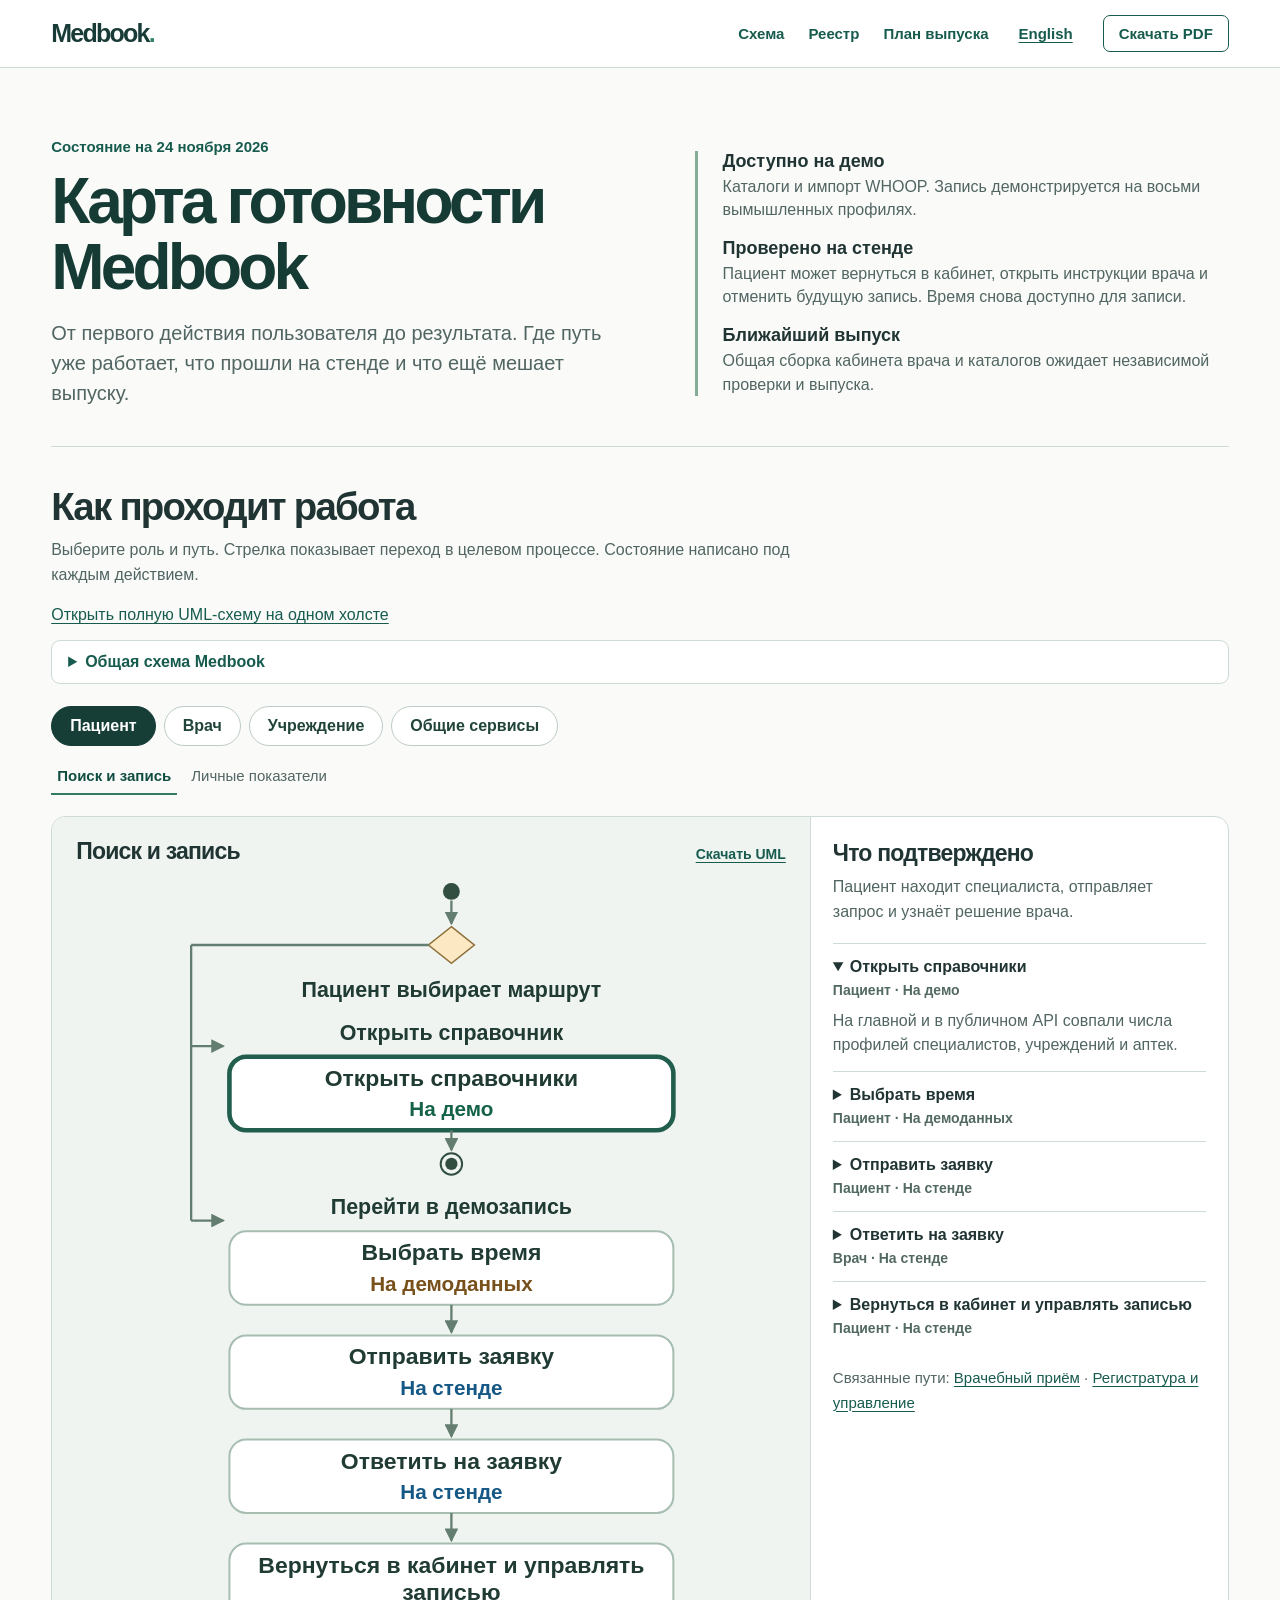
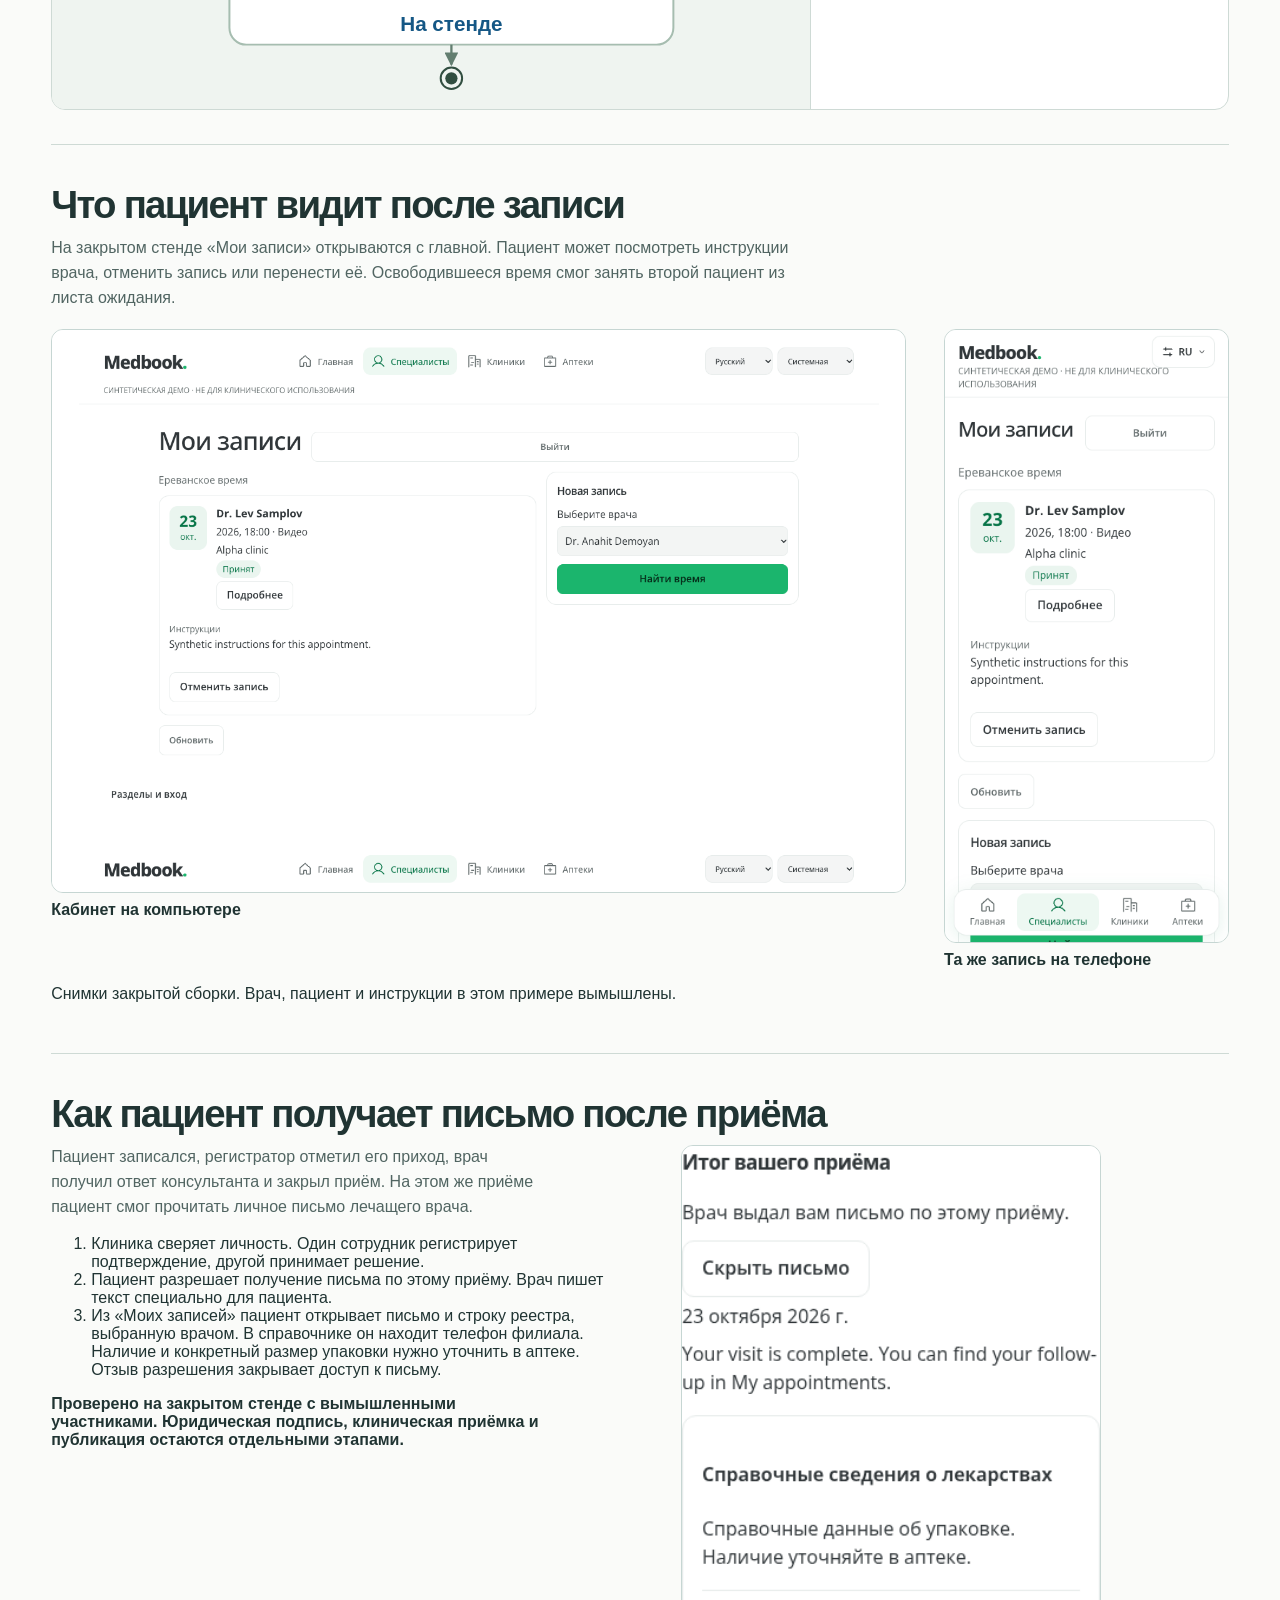
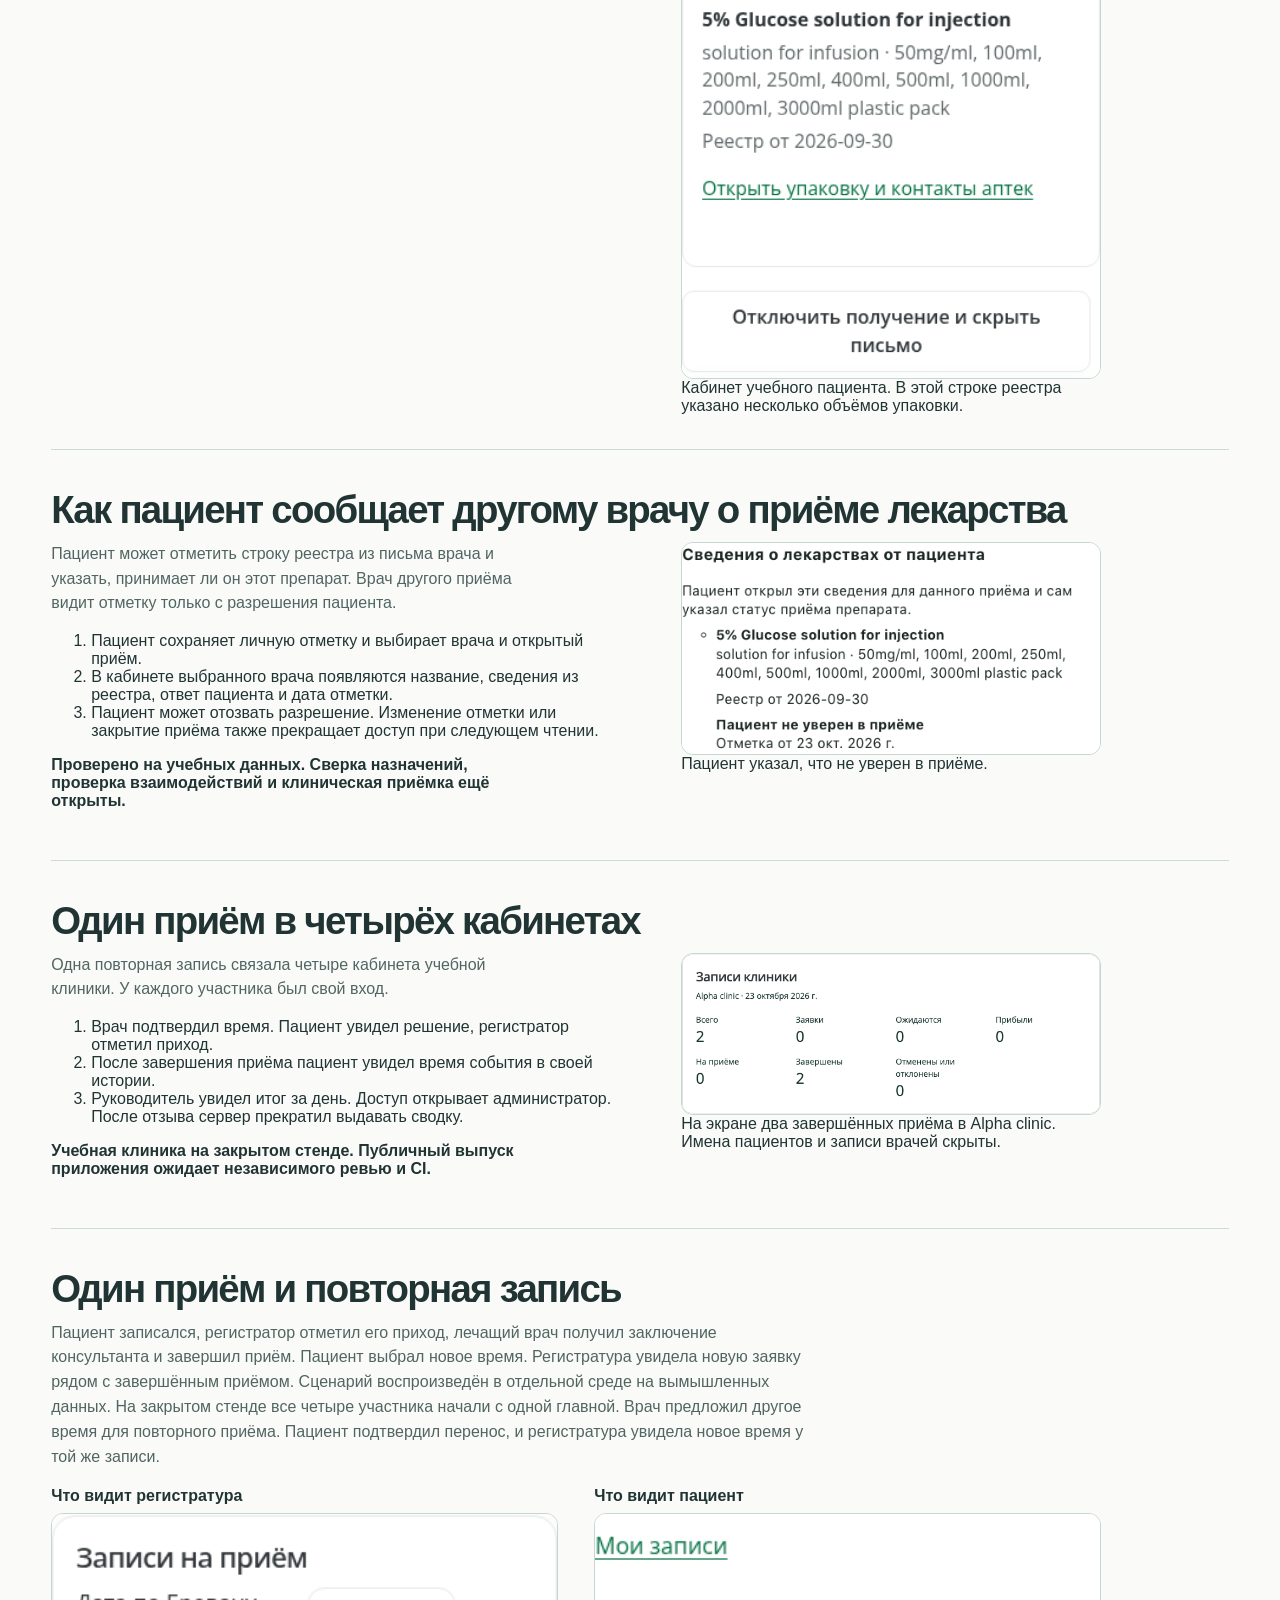
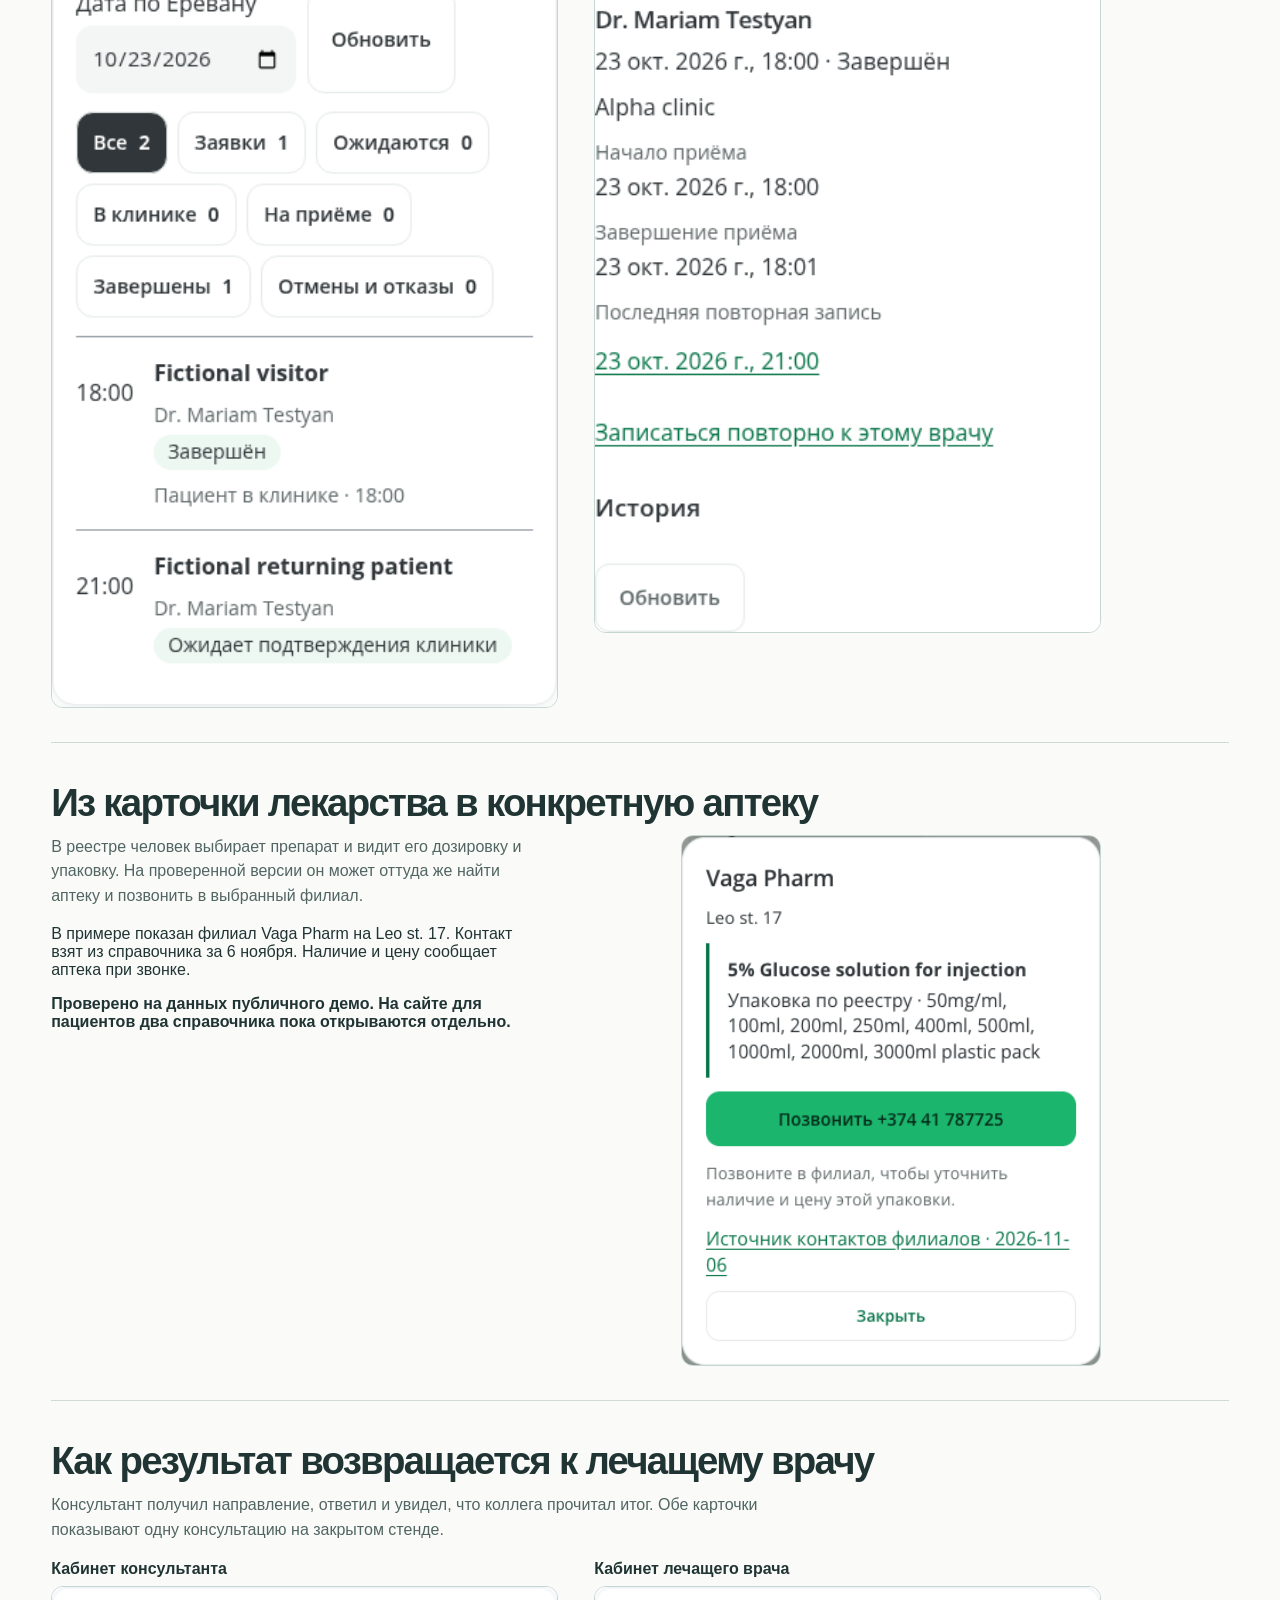
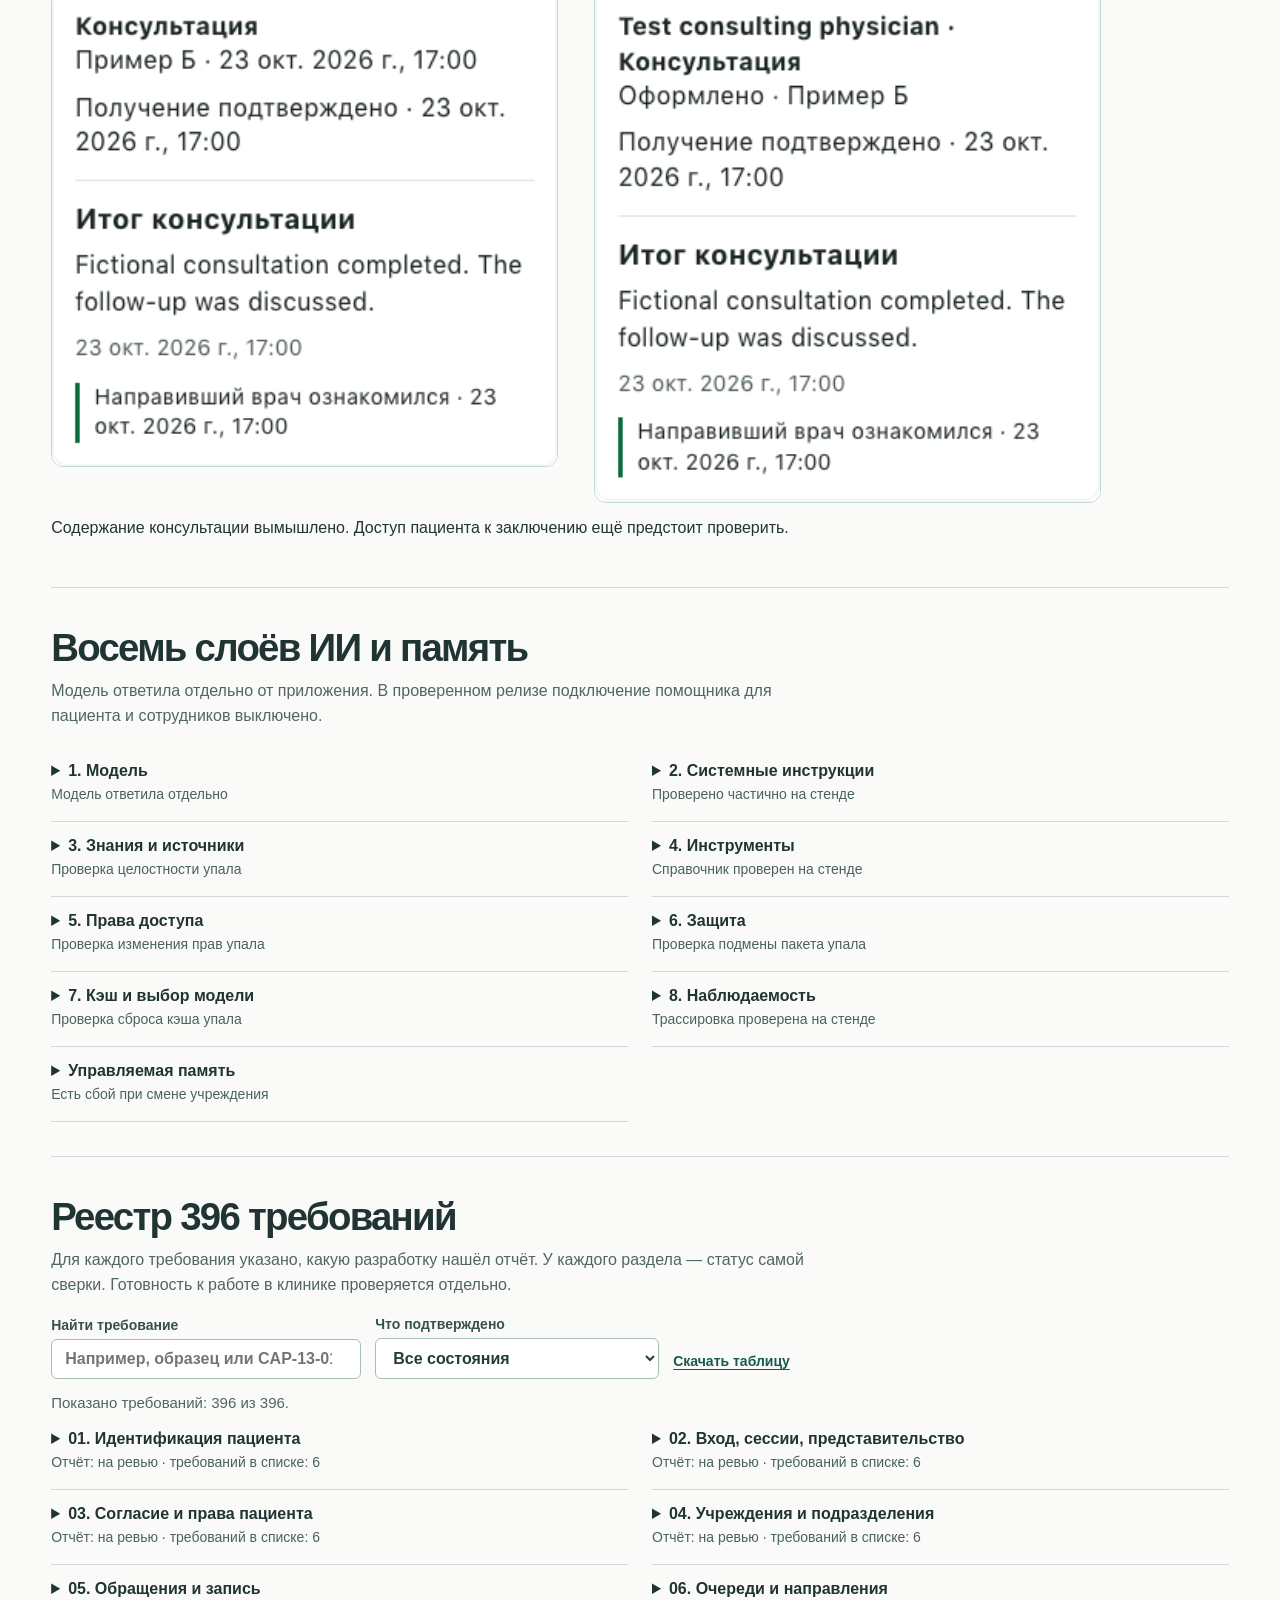
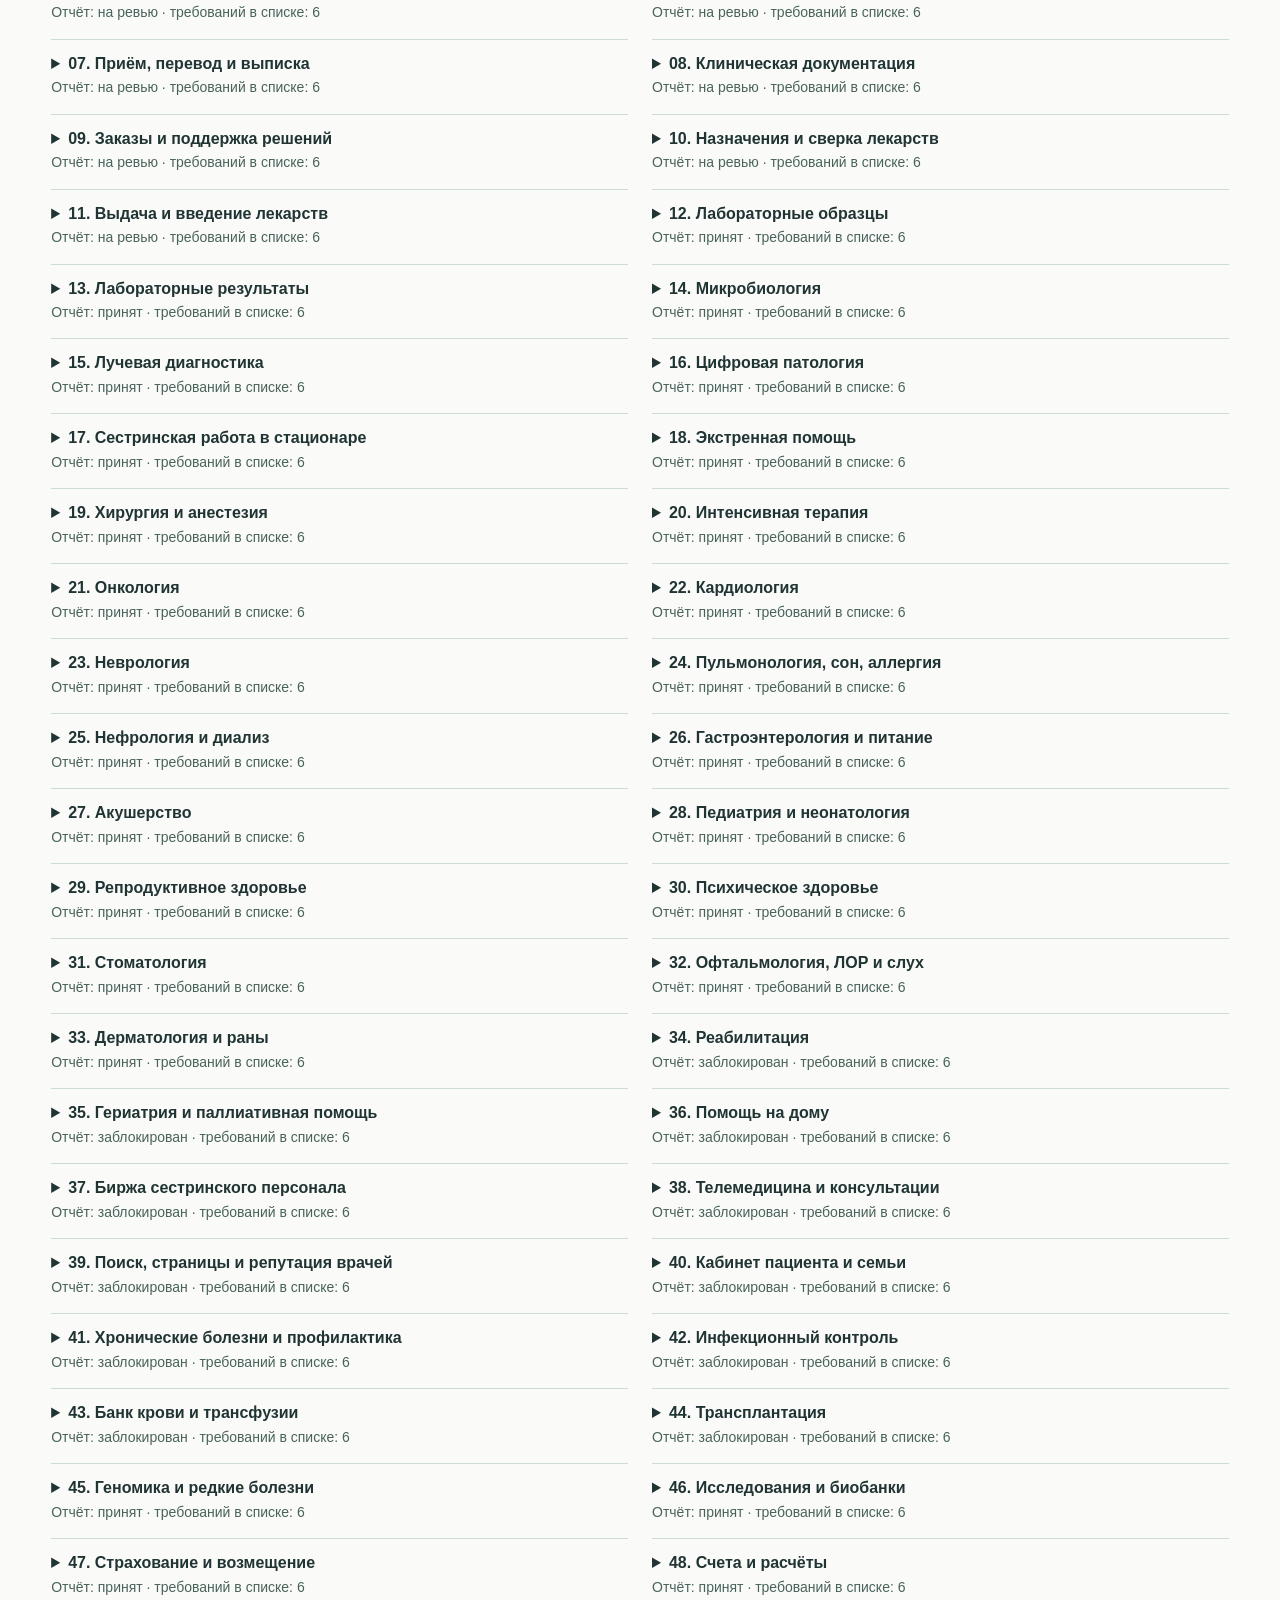
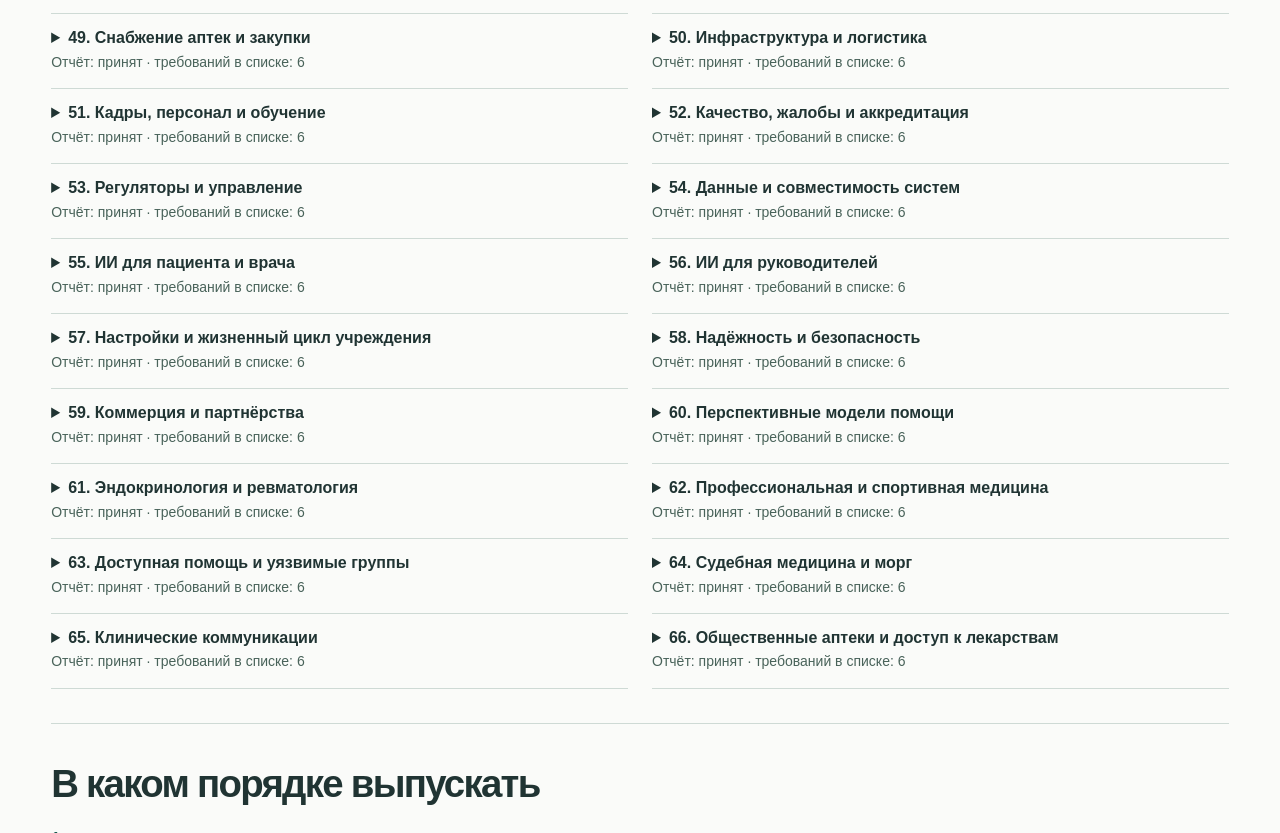
==== commit 114ec249: "Show four connected clinic workspaces and the institution manager’s daily totals in both languages" ====
--- a/index.html
+++ b/index.html
@@ -8,6 +8,7 @@
 <section class="segment account-proof"><h2>Что пациент видит после записи</h2><p class="deck">На закрытом стенде «Мои записи» открываются с главной. Пациент может посмотреть инструкции врача, отменить запись или перенести её. Освободившееся время смог занять второй пациент из листа ожидания.</p><div class="account-screens"><figure><a href="booking-account-ru-desktop.png"><img loading="lazy" width="1365" height="900" src="booking-account-ru-desktop.png" alt="Кабинет на компьютере"></a><figcaption>Кабинет на компьютере</figcaption></figure><figure><a href="booking-account-ru-mobile.png"><img loading="lazy" width="390" height="844" src="booking-account-ru-mobile.png" alt="Та же запись на телефоне"></a><figcaption>Та же запись на телефоне</figcaption></figure></div><p>Снимки закрытой сборки. Врач, пациент и инструкции в этом примере вымышлены.</p></section>
 <section class="segment" id="visit-letter"><h2>Как пациент получает письмо после приёма</h2><div class="pharmacy-enquiry"><div><p class="deck">Пациент записался, регистратор отметил его приход, врач получил ответ консультанта и закрыл приём. На этом же приёме пациент смог прочитать личное письмо лечащего врача.</p><ol><li>Клиника сверяет личность. Один сотрудник регистрирует подтверждение, другой принимает решение.</li><li>Пациент разрешает получение письма по этому приёму. Врач пишет текст специально для пациента.</li><li>Из «Моих записей» пациент открывает письмо и строку реестра, выбранную врачом. В справочнике он находит телефон филиала. Наличие и конкретный размер упаковки нужно уточнить в аптеке. Отзыв разрешения закрывает доступ к письму.</li></ol><p><strong>Проверено на закрытом стенде с вымышленными участниками. Юридическая подпись, клиническая приёмка и публикация остаются отдельными этапами.</strong></p></div><figure><img src="letter-patient-ru.png" loading="lazy" alt="Открытое письмо в кабинете тестового пациента"><figcaption>Кабинет учебного пациента. В этой строке реестра указано несколько объёмов упаковки.</figcaption></figure></div></section>
 <section class="segment" id="medicine-sharing"><h2>Как пациент сообщает другому врачу о приёме лекарства</h2><div class="pharmacy-enquiry"><div><p class="deck">Пациент может отметить строку реестра из письма врача и указать, принимает ли он этот препарат. Врач другого приёма видит отметку только с разрешения пациента.</p><ol><li>Пациент сохраняет личную отметку и выбирает врача и открытый приём.</li><li>В кабинете выбранного врача появляются название, сведения из реестра, ответ пациента и дата отметки.</li><li>Пациент может отозвать разрешение. Изменение отметки или закрытие приёма также прекращает доступ при следующем чтении.</li></ol><p><strong>Проверено на учебных данных. Сверка назначений, проверка взаимодействий и клиническая приёмка ещё открыты.</strong></p></div><figure><img src="handoff-doctor-ru.png" loading="lazy" alt="Что видит второй врач"><figcaption>Пациент указал, что не уверен в приёме.</figcaption></figure></div></section>
+<section class="segment" id="clinic-day"><h2>Один приём в четырёх кабинетах</h2><div class="pharmacy-enquiry"><div><p class="deck">Одна повторная запись связала четыре кабинета учебной клиники. У каждого участника был свой вход.</p><ol><li>Врач подтвердил время. Пациент увидел решение, регистратор отметил приход.</li><li>После завершения приёма пациент увидел время события в своей истории.</li><li>Руководитель увидел итог за день. Доступ открывает администратор. После отзыва сервер прекратил выдавать сводку.</li></ol><p><strong>Учебная клиника на закрытом стенде. Публичный выпуск приложения ожидает независимого ревью и CI.</strong></p></div><figure><img src="manager-ru.png" loading="lazy" alt="Сводка руководителя клиники"><figcaption>На экране два завершённых приёма в Alpha clinic. Имена пациентов и записи врачей скрыты.</figcaption></figure></div></section>
 <section class="segment" id="return-visit"><h2>Один приём и повторная запись</h2><p class="deck">Пациент записался, регистратор отметил его приход, лечащий врач получил заключение консультанта и завершил приём. Пациент выбрал новое время. Регистратура увидела новую заявку рядом с завершённым приёмом. Сценарий воспроизведён в отдельной среде на вымышленных данных. На закрытом стенде все четыре участника начали с одной главной. Врач предложил другое время для повторного приёма. Пациент подтвердил перенос, и регистратура увидела новое время у той же записи.</p><div class="consult-screens"><figure><figcaption>Что видит регистратура</figcaption><picture><source media="(max-width: 640px)" srcset="return-desk-ru-mobile.png"><img loading="lazy" src="return-desk-ru-desktop.png" alt="Регистратура одной клиники на тестовых записях"></picture></figure><figure><figcaption>Что видит пациент</figcaption><picture><source media="(max-width: 640px)" srcset="return-patient-ru-mobile.png"><img loading="lazy" src="return-patient-ru-desktop.png" alt="Завершённый приём в кабинете тестового пациента"></picture></figure></div></section>
 <section class="segment" id="pharmacy-enquiry"><h2>Из карточки лекарства в конкретную аптеку</h2><div class="pharmacy-enquiry"><div><p class="deck">В реестре человек выбирает препарат и видит его дозировку и упаковку. На проверенной версии он может оттуда же найти аптеку и позвонить в выбранный филиал.</p><p>В примере показан филиал Vaga Pharm на Leo st. 17. Контакт взят из справочника за 6 ноября. Наличие и цену сообщает аптека при звонке.</p><p><strong>Проверено на данных публичного демо. На сайте для пациентов два справочника пока открываются отдельно.</strong></p></div><figure><picture><source media="(max-width: 640px)" srcset="pharmacy-ru-mobile.png"><img loading="lazy" src="pharmacy-ru-desktop.png" alt="Телефон филиала и упаковка из реестра"></picture></figure></div></section>
 <section class="segment" id="consultation"><h2>Как результат возвращается к лечащему врачу</h2><p class="deck">Консультант получил направление, ответил и увидел, что коллега прочитал итог. Обе карточки показывают одну консультацию на закрытом стенде.</p><div class="consult-screens"><figure><figcaption>Кабинет консультанта</figcaption><picture><source media="(max-width: 640px)" srcset="consult-receiver-ru-mobile.png"><img loading="lazy" src="consult-receiver-ru-desktop.png" alt="Кабинет консультанта"></picture></figure><figure><figcaption>Кабинет лечащего врача</figcaption><picture><source media="(max-width: 640px)" srcset="consult-sender-ru-mobile.png"><img loading="lazy" src="consult-sender-ru-desktop.png" alt="Кабинет лечащего врача"></picture></figure></div><p>Содержание консультации вымышлено. Доступ пациента к заключению ещё предстоит проверить.</p></section>
@@ -18,4 +19,4 @@
 <section id="next" class="segment"><h2>В каком порядке выпускать</h2><div id="road"></div></section>
 <section class="segment sources"><h2>Основания и дата</h2><p>Публичные экраны, серверные агрегаты и версия демо сверены 23 ноября. Путь от главной страницы до завершения приёма проверен 24 ноября в 00:28 по Еревану на закрытом HTTPS-стенде с вымышленными пациентами. В 00:53 врач подтвердил свою запись по тому же приёму. Выдача заключения пациенту остаётся открытой. В 01:47 по Еревану два пациента прошли сценарий переноса и листа ожидания. Для выпуска общей сборки ещё нужны независимое ревью и штатная проверка CI. В реестре использованы шесть отчётов по исходным требованиям. Четыре приняты, один на ревью, один заблокирован. Карта отражает этот срез.</p><a href="medbook-readiness.pdf">Открыть полную презентацию</a></section>
 </main><footer>Medbook · Готовность продукта · 24 ноября 2026</footer>
-<script type="application/json" id="dataset">{"flows":[{"key":"care","name":"Поиск и запись","goal":"Пациент находит специалиста, отправляет запрос и узнаёт решение врача.","steps":[{"role":"Пациент","label":"Открыть справочники","state":"live","proof":"На главной и в публичном API совпали числа профилей специалистов, учреждений и аптек."},{"role":"Пациент","label":"Выбрать время","state":"demo","proof":"Восемь вымышленных профилей позволяют выбрать слот с телефона и компьютера. Реальное расписание специалистов из справочника не подключено."},{"role":"Пациент","label":"Отправить заявку","state":"stand","proof":"Регистратор выбранной клиники получил одну заявку. Когда ответ сервера потерялся, пациент нашёл её в своём кабинете с первой отправки."},{"role":"Врач","label":"Ответить на заявку","state":"stand","proof":"Врач предложил свободное время. Пациент принял его в кабинете, и регистратура увидела новое время у той же записи."},{"role":"Пациент","label":"Вернуться в кабинет и управлять записью","state":"stand","proof":"Пациент записался повторно к тому же врачу из завершённого визита. В кабинете сохранились обе записи. Новая заявка дошла до врача и регистратуры."}],"spec":["IF","Пациент выбирает маршрут","Открыть справочник",[0],"Перейти в демозапись",[1,2,3,4]]},{"key":"visit","name":"Врачебный приём","goal":"От принятой заявки до итоговой записи, которую пациент может открыть.","steps":[{"role":"Врач, пациент и регистратор","label":"Провести зарегистрированный приём","state":"stand","proof":"На одной записи пациент прошёл регистрацию, врач открыл приём и получил ответ консультанта. После закрытия пациент и регистратор увидели завершение."},{"role":"Врач","label":"Изменить часы приёма","state":"stand","proof":"Пациент и регистратура увидели, что время закрыто. В другой клинике запись продолжалась."},{"role":"Два врача","label":"Обменяться итогом консультации","state":"stand","proof":"Консультант передал итог. Лечащий врач прочитал его в исходном приёме и подтвердил просмотр. Консультант увидел отметку."},{"role":"Врач и пациент","label":"Провести видеоприём","state":"part","proof":"Есть страницы обоих участников и сервер визита. На основном демо проверенные адреса закрыты. Звонок двух участников там не подтверждён."},{"role":"Пациент","label":"Прочитать письмо врача","state":"stand","proof":"С согласия пациента письмо открылось. Из письма он нашёл строку реестра и телефон аптеки."}],"spec":["MID",[0],"Цель работы","Расписание",[1],"Приём",[2,4],"Видеоконсультация",[3]]},{"key":"whoop","name":"Личные данные WHOOP","goal":"От согласия владельца устройства до его личных измерений и разбора.","steps":[{"role":"Пациент","label":"Подключить свой аккаунт WHOOP","state":"live","proof":"На сервере зафиксировано одно активное подключение. Личность владельца по этим данным определить нельзя."},{"role":"Сервер","label":"Сохранить измерения","state":"live","proof":"Записаны 22 события сна, 16 восстановления и 20 циклов. Завершены восемь синхронизаций. Последняя — 22 ноября в 16:53 по Еревану."},{"role":"Пациент","label":"Открыть только свои данные","state":"stand","proof":"На стенде два тестовых пациента были изолированы. На демо запрос без входа отклонён. Как выглядит полная панель у двух реальных пользователей, ещё не проверено."},{"role":"ИИ","label":"Объяснить динамику","state":"off","proof":"На действующем демо для WHOOP отсутствует подключение модели, в журнале запросов ИИ — ноль записей."}],"spec":["SEQ",[0,1,2,3]]},{"key":"staff","name":"Клиника и смены","goal":"Как два сотрудника видят решение руководителя и проверяют своё расписание.","steps":[{"role":"Сотрудник","label":"Принять приглашение","state":"stand","proof":"На закрытом стенде приглашение привело к действующей сессии сотрудника."},{"role":"Сотрудник","label":"Посмотреть свою смену","state":"stand","proof":"Сотрудник увидел свою смену. Его сессия не открывала врачебный кабинет."},{"role":"Два сотрудника","label":"Запросить и принять обмен","state":"stand","proof":"Обмен создан и принят в двух отдельных сессиях сотрудников."},{"role":"Руководитель","label":"Одобрить заявку","state":"stand","proof":"Оба сотрудника увидели решение руководителя. При потере ответа кабинет отличил собственное решение от решения второго руководителя."},{"role":"Учреждение и сотрудники","label":"Сверить смену с опубликованным графиком","state":"stand","proof":"Оба сотрудника увидели номер версии, назначенного коллегу и отзыв графика. Публикацию выполнил модуль планирования на стенде. Публичный кабинет руководителя закрыт."}],"spec":["SEQ",[0,1,2,3,4]]},{"key":"medication","name":"Назначения и аптеки","goal":"От реестра препаратов до безопасного назначения, реального наличия и выдачи.","steps":[{"role":"Пациент","label":"Найти препарат и филиал","state":"live","proof":"Доступны датированный реестр лекарств и справочник аптек. Есть источник, сведения об упаковке и дозировке при наличии в реестре."},{"role":"Врач","label":"Сверить назначения разных врачей","state":"part","proof":"Есть код сверки, авторизации рецепта и проверки взаимодействий. У последних двух есть независимое ревью. Полный маршрут по общей карте не принят."},{"role":"Врач","label":"Оценить конфликт или замену","state":"gap","proof":"Нужны единый список с авторством, проверенные правила и решение врача, видимое пациенту. Клиническая приёмка остаётся открытой."},{"role":"Аптека","label":"Подтвердить остаток и цену","state":"gap","proof":"На стенде пациент нашёл телефон филиала прямо из карточки препарата. Остатки и цену для этой упаковки аптека подтверждает по телефону."},{"role":"Фармацевт","label":"Отпустить препарат по назначению","state":"gap","proof":"Есть части для запасов и выдачи. Полный отпуск конкретного рецепта и обновление статуса пациента на демо не проверены."}],"spec":["SEQ",[0,1,2,3,4]]},{"key":"lab","name":"Лаборатория","goal":"От направления на анализ до получения результата лечащим врачом.","steps":[{"role":"Врач","label":"Назначить исследование","state":"part","proof":"Найден модуль диагностического заказа. Связь этого заказа с полным лабораторным маршрутом на демо не проверена."},{"role":"Лаборант","label":"Зарегистрировать образец","state":"part","proof":"Есть исходники для взятия образца. Основной файл, указанный в отчёте, отсутствует по этому пути в действующем релизе."},{"role":"Лаборант","label":"Проверить рабочий список и результат","state":"part","proof":"Файлы рабочего списка и валидации полностью совпали с принятыми исходниками. У компонентов есть тесты. Публичный вход лаборатории вернул 404."},{"role":"Врач","label":"Получить выпущенное заключение","state":"gap","proof":"Прогон от образца до выдачи результата нужному врачу в опубликованном кабинете не найден."}],"spec":["SEQ",[0,1,2,3]]},{"key":"clinic","name":"Регистратура и управление","goal":"От освобождения слота до работы с кадровыми, закупочными и финансовыми операциями.","steps":[{"role":"Регистратура","label":"Отметить прибытие пациента","state":"stand","proof":"Регистратор отметил прибытие на очный приём. Пациент и врач увидели отметку. Другая клиника не получила эту запись."},{"role":"Руководитель","label":"Вести персонал и заявки на услуги","state":"stand","proof":"Шесть модулей собраны на одной тестовой базе. Проверены вход, чтение и запись. Общая операция через весь набор пока не принята."},{"role":"Закупщик","label":"Проверить закупку и комиссию","state":"stand","proof":"На отдельном стенде проверены доступ к закупке, раскрытие комиссии и отказ пользователю другого учреждения."},{"role":"Склад и бухгалтерия","label":"Сверить поставку, оплату и остаток","state":"part","proof":"В релизе есть приём партий, движение, отзыв запасов, прогноз, цены и учёт. Подтверждения полной поставки и реального платежа нет."}],"spec":["MULTI","Операция учреждения",[["Регистратура",[0]],["Кадры",[1]],["Снабжение и расчёты",[2,3]]]]},{"key":"ai","name":"Помощник Medbook","goal":"От разрешённого вопроса до ответа модели с источниками и контролем доступа.","steps":[{"role":"Пользователь","label":"Задать вопрос под своей ролью","state":"stand","proof":"Механизм ролевых инструкций и сессий проверялся на стенде приложения. Публичный вход в общий помощник при сверке вернул 404."},{"role":"Шлюз ИИ","label":"Подобрать источники и инструменты","state":"stand","proof":"Шлюз указал источник ответа, использовал сохранённую версию документа и отклонил изменённый источник."},{"role":"Шлюз ИИ","label":"Проверить права, память и кэш","state":"stand","proof":"На закрытом стенде повторно проверены смена прав и учреждения, сброс кэша и изоляция сохранённых предпочтений."},{"role":"Модель","label":"Ответить в приложении","state":"off","proof":"Отдельный сервис модели дал короткий ответ. Привязки модели к пациентскому и служебному интерфейсам в проверенном релизе выключены."},{"role":"Команда","label":"Принять качество по ролям","state":"gap","proof":"Шлюз прошёл две серии проверок на одной сборке: 112 из 112 и 155 из 155. Качество ответов живой модели для каждой роли ещё предстоит принять."}],"spec":["SEQ",[0,1,2,3,4]]},{"key":"release","name":"Сборка и выпуск","goal":"Как проверенный пользовательский путь попадёт на общую точку входа Medbook.","steps":[{"role":"Разработка","label":"Соединить две принятые ветви","state":"stand","proof":"Собраны каталоги, ограниченный кабинет врача и изменения WHOOP. Единственный конфликт был в файле проверок."},{"role":"Интеграция","label":"Пройти путь по ролям","state":"stand","proof":"23 ноября в 14:49 по Еревану проверены заявка и ответ врача, изоляция ролей и обмен сменой на объединённой сборке."},{"role":"Ревью","label":"Проверить общую сборку независимо","state":"gap","proof":"Два исходных набора прошли независимое ревью. Отдельного решения по новой общей сборке на момент среза нет."},{"role":"Выпуск","label":"Пройти штатную проверку релиза","state":"hold","proof":"В одной из проверок сбор подтверждений занял 48 секунд при лимите 25. Для объединённой версии штатная проверка и разрешение выпуска не подтверждены."},{"role":"Пользователь","label":"Повторить сценарий на опубликованной версии","state":"gap","proof":"Публичное демо при сверке работало на предыдущем релизе. Итоговый тест после публикации ещё предстоит."}],"spec":["SEQ",[0,1,2,3,4]]}],"register":[{"id":"CAP-01-01","dom":1,"section":"Идентификация пациента","title":"Завести временную карту пациента","original":"Register a provisional patient","state":"В составе прежней сборки","review":"На ревью","match":"Вне этой выборки","found":true},{"id":"CAP-01-02","dom":1,"section":"Идентификация пациента","title":"Подтвердить право на существующую карту","original":"Claim an existing chart","state":"Найдена разработка","review":"На ревью","match":"Вне этой выборки","found":true},{"id":"CAP-01-03","dom":1,"section":"Идентификация пациента","title":"Объединить дубли карт","original":"Merge duplicate records","state":"Найдена разработка","review":"На ревью","match":"Вне этой выборки","found":true},{"id":"CAP-01-04","dom":1,"section":"Идентификация пациента","title":"Исправить ошибочное объединение","original":"Correct a mistaken merge","state":"Найдена разработка","review":"На ревью","match":"Вне этой выборки","found":true},{"id":"CAP-01-05","dom":1,"section":"Идентификация пациента","title":"Вести персональные и контактные данные","original":"Manage demographics and contacts","state":"Найдена разработка","review":"На ревью","match":"Вне этой выборки","found":true},{"id":"CAP-01-06","dom":1,"section":"Идентификация пациента","title":"Установить личность экстренного пациента","original":"Reconcile an unknown emergency identity","state":"Найдена разработка","review":"На ревью","match":"Вне этой выборки","found":true},{"id":"CAP-02-01","dom":2,"section":"Вход, сессии, представительство","title":"Зарегистрировать и подтвердить аккаунт","original":"Register and verify a digital account","state":"Найдена разработка","review":"На ревью","match":"Вне этой выборки","found":true},{"id":"CAP-02-02","dom":2,"section":"Вход, сессии, представительство","title":"Настроить факторы входа и восстановить доступ","original":"Enroll login factors and recover access","state":"Найдена разработка","review":"На ревью","match":"Вне этой выборки","found":true},{"id":"CAP-02-03","dom":2,"section":"Вход, сессии, представительство","title":"Пригласить сотрудника и закрыть доступ при увольнении","original":"Invite and offboard staff","state":"Найдена разработка","review":"На ревью","match":"Вне этой выборки","found":true},{"id":"CAP-02-04","dom":2,"section":"Вход, сессии, представительство","title":"Управлять устройствами и сессиями","original":"Manage devices and sessions","state":"Реализация не подтверждена","review":"На ревью","match":"Вне этой выборки","found":false},{"id":"CAP-02-05","dom":2,"section":"Вход, сессии, представительство","title":"Назначить представителя пациента","original":"Delegate patient representation","state":"Найдена разработка","review":"На ревью","match":"Вне этой выборки","found":true},{"id":"CAP-02-06","dom":2,"section":"Вход, сессии, представительство","title":"Пересмотреть опеку и дееспособность","original":"Review guardianship/capacity transitions","state":"Найдена разработка","review":"На ревью","match":"Вне этой выборки","found":true},{"id":"CAP-03-01","dom":3,"section":"Согласие и права пациента","title":"Получить согласие на конкретную цель","original":"Capture purpose-specific consent","state":"Найдена разработка","review":"На ревью","match":"Вне этой выборки","found":true},{"id":"CAP-03-02","dom":3,"section":"Согласие и права пациента","title":"Отозвать или изменить согласие","original":"Withdraw or amend consent","state":"Найдена разработка","review":"На ревью","match":"Вне этой выборки","found":true},{"id":"CAP-03-03","dom":3,"section":"Согласие и права пациента","title":"Ограничить видимость чувствительных записей","original":"Apply sensitive-record segmentation","state":"Найдена разработка","review":"На ревью","match":"Вне этой выборки","found":true},{"id":"CAP-03-04","dom":3,"section":"Согласие и права пациента","title":"Предоставить пациенту доступ и экспорт","original":"Provide patient access/export","state":"Найдена разработка","review":"На ревью","match":"Вне этой выборки","found":true},{"id":"CAP-03-05","dom":3,"section":"Согласие и права пациента","title":"Обработать запрос на исправление или удаление","original":"Handle correction and deletion requests","state":"В составе прежней сборки","review":"На ревью","match":"Вне этой выборки","found":true},{"id":"CAP-03-06","dom":3,"section":"Согласие и права пациента","title":"Проверить экстренный доступ к карте","original":"Review emergency access","state":"В составе прежней сборки","review":"На ревью","match":"Вне этой выборки","found":true},{"id":"CAP-04-01","dom":4,"section":"Учреждения и подразделения","title":"Описать организации и площадки","original":"Model organizations and facilities","state":"Найдена разработка","review":"На ревью","match":"Вне этой выборки","found":true},{"id":"CAP-04-02","dom":4,"section":"Учреждения и подразделения","title":"Настроить отделения и услуги","original":"Configure departments and services","state":"Найдена разработка","review":"На ревью","match":"Вне этой выборки","found":true},{"id":"CAP-04-03","dom":4,"section":"Учреждения и подразделения","title":"Управлять помещениями, койками и оборудованием","original":"Manage rooms, beds and equipment","state":"Найдена разработка","review":"На ревью","match":"Вне этой выборки","found":true},{"id":"CAP-04-04","dom":4,"section":"Учреждения и подразделения","title":"Проверить лицензии и клинические полномочия","original":"Verify licenses and clinical privileges","state":"Найдена разработка","review":"На ревью","match":"Вне этой выборки","found":true},{"id":"CAP-04-05","dom":4,"section":"Учреждения и подразделения","title":"Оформить временные назначения сотрудников","original":"Manage temporary assignments","state":"Найдена разработка","review":"На ревью","match":"Вне этой выборки","found":true},{"id":"CAP-04-06","dom":4,"section":"Учреждения и подразделения","title":"Опубликовать место работы специалиста","original":"Publish provider affiliations","state":"Найдена разработка","review":"На ревью","match":"Вне этой выборки","found":true},{"id":"CAP-05-01","dom":5,"section":"Обращения и запись","title":"Принимать обращения по разным каналам","original":"Capture enquiries across channels","state":"Найдена разработка","review":"На ревью","match":"Вне этой выборки","found":true},{"id":"CAP-05-02","dom":5,"section":"Обращения и запись","title":"Собирать анкеты до визита","original":"Collect pre-visit forms","state":"Реализация не подтверждена","review":"На ревью","match":"Вне этой выборки","found":false},{"id":"CAP-05-03","dom":5,"section":"Обращения и запись","title":"Совместно бронировать врача, кабинет и оборудование","original":"Book provider/room/equipment together","state":"Найдена разработка","review":"На ревью","match":"Вне этой выборки","found":true},{"id":"CAP-05-04","dom":5,"section":"Обращения и запись","title":"Вести лист ожидания и освободившиеся слоты","original":"Manage waitlists and released slots","state":"В составе прежней сборки","review":"На ревью","match":"Вне этой выборки","found":true},{"id":"CAP-05-05","dom":5,"section":"Обращения и запись","title":"Переносить и отменять запись","original":"Reschedule and cancel appointments","state":"Найдена разработка","review":"На ревью","match":"Вне этой выборки","found":true},{"id":"CAP-05-06","dom":5,"section":"Обращения и запись","title":"Планировать групповые и повторные приёмы","original":"Plan group and recurring care","state":"Найдена разработка","review":"На ревью","match":"Вне этой выборки","found":true},{"id":"CAP-06-01","dom":6,"section":"Очереди и направления","title":"Регистрировать прибытие и направлять пациента","original":"Check in and route patients","state":"Реализация не подтверждена","review":"На ревью","match":"Вне этой выборки","found":false},{"id":"CAP-06-02","dom":6,"section":"Очереди и направления","title":"Управлять приоритетом и срочными обращениями","original":"Prioritize queues and urgent insertion","state":"Найдена разработка","review":"На ревью","match":"Вне этой выборки","found":true},{"id":"CAP-06-03","dom":6,"section":"Очереди и направления","title":"Оформлять внутренние и внешние направления","original":"Create internal and external referrals","state":"Найдена разработка","review":"На ревью","match":"Вне этой выборки","found":true},{"id":"CAP-06-04","dom":6,"section":"Очереди и направления","title":"Отслеживать выполнение направления","original":"Track referral closure","state":"Найдена разработка","review":"На ревью","match":"Вне этой выборки","found":true},{"id":"CAP-06-05","dom":6,"section":"Очереди и направления","title":"Координировать маршрут по нескольким службам","original":"Coordinate multi-service pathways","state":"Найдена разработка","review":"На ревью","match":"Вне этой выборки","found":true},{"id":"CAP-06-06","dom":6,"section":"Очереди и направления","title":"Организовать доступный транспорт и переводчика","original":"Arrange accessible transport/interpreters","state":"Найдена разработка","review":"На ревью","match":"Вне этой выборки","found":true},{"id":"CAP-07-01","dom":7,"section":"Приём, перевод и выписка","title":"Открыть амбулаторный, домашний или дистанционный визит","original":"Open outpatient/home/virtual encounters","state":"Найдена разработка","review":"На ревью","match":"Вне этой выборки","found":true},{"id":"CAP-07-02","dom":7,"section":"Приём, перевод и выписка","title":"Оформить госпитализацию и назначить койку","original":"Admit and assign a bed","state":"Найдена разработка","review":"На ревью","match":"Вне этой выборки","found":true},{"id":"CAP-07-03","dom":7,"section":"Приём, перевод и выписка","title":"Передать пациента другой команде или отделению","original":"Transfer care or location","state":"Найдена разработка","review":"На ревью","match":"Вне этой выборки","found":true},{"id":"CAP-07-04","dom":7,"section":"Приём, перевод и выписка","title":"Отменить ошибочную госпитализацию","original":"Reverse an erroneous admission","state":"Найдена разработка","review":"На ревью","match":"Вне этой выборки","found":true},{"id":"CAP-07-05","dom":7,"section":"Приём, перевод и выписка","title":"Зафиксировать отказ или самостоятельный уход","original":"Record refusal or self-discharge","state":"Найдена разработка","review":"На ревью","match":"Вне этой выборки","found":true},{"id":"CAP-07-06","dom":7,"section":"Приём, перевод и выписка","title":"Выписать пациента с планом дальнейшей помощи","original":"Discharge with continuity actions","state":"Найдена разработка","review":"На ревью","match":"Вне этой выборки","found":true},{"id":"CAP-08-01","dom":8,"section":"Клиническая документация","title":"Вести структурированные и текстовые заметки","original":"Create structured and narrative notes","state":"Найдена разработка","review":"На ревью","match":"Вне этой выборки","found":true},{"id":"CAP-08-02","dom":8,"section":"Клиническая документация","title":"Записывать наблюдения и измерения","original":"Capture observations and measurements","state":"Найдена разработка","review":"На ревью","match":"Вне этой выборки","found":true},{"id":"CAP-08-03","dom":8,"section":"Клиническая документация","title":"Вести проблемы, аллергии и анамнез","original":"Maintain problems, allergies and history","state":"Найдена разработка","review":"На ревью","match":"Вне этой выборки","found":true},{"id":"CAP-08-04","dom":8,"section":"Клиническая документация","title":"Подписывать, совместно заверять и исправлять записи","original":"Sign, co-sign and amend records","state":"Найдена разработка","review":"На ревью","match":"Вне этой выборки","found":true},{"id":"CAP-08-05","dom":8,"section":"Клиническая документация","title":"Согласовывать план лечения между специалистами","original":"Coordinate plans and multidisciplinary review","state":"Найдена разработка","review":"На ревью","match":"Вне этой выборки","found":true},{"id":"CAP-08-06","dom":8,"section":"Клиническая документация","title":"Прикреплять и классифицировать файлы","original":"Attach and classify documents/media","state":"Найдена разработка","review":"На ревью","match":"Вне этой выборки","found":true},{"id":"CAP-09-01","dom":9,"section":"Заказы и поддержка решений","title":"Назначать исследования, процедуры и консультации","original":"Order investigations/procedures/consultations","state":"Найдена разработка","review":"На ревью","match":"Вне этой выборки","found":true},{"id":"CAP-09-02","dom":9,"section":"Заказы и поддержка решений","title":"Использовать наборы назначений с версиями","original":"Use versioned order sets","state":"Найдена разработка","review":"На ревью","match":"Вне этой выборки","found":true},{"id":"CAP-09-03","dom":9,"section":"Заказы и поддержка решений","title":"Планировать повторные и условные назначения","original":"Schedule recurring and conditional orders","state":"Найдена разработка","review":"На ревью","match":"Вне этой выборки","found":true},{"id":"CAP-09-04","dom":9,"section":"Заказы и поддержка решений","title":"Приостанавливать, отменять и заменять назначения","original":"Hold, cancel and replace orders","state":"Найдена разработка","review":"На ревью","match":"Вне этой выборки","found":true},{"id":"CAP-09-05","dom":9,"section":"Заказы и поддержка решений","title":"Проверять клинические ограничения","original":"Evaluate clinical checks","state":"Найдена разработка","review":"На ревью","match":"Вне этой выборки","found":true},{"id":"CAP-09-06","dom":9,"section":"Заказы и поддержка решений","title":"Отслеживать принятие и выполнение","original":"Track acknowledgement and execution","state":"Найдена разработка","review":"На ревью","match":"Вне этой выборки","found":true},{"id":"CAP-10-01","dom":10,"section":"Назначения и сверка лекарств","title":"Сверить домашние и стационарные лекарства","original":"Reconcile home and institutional medicines","state":"Найдена разработка","review":"На ревью","match":"Вне этой выборки","found":true},{"id":"CAP-10-02","dom":10,"section":"Назначения и сверка лекарств","title":"Подготовить и утвердить рецепт","original":"Draft and authorize prescriptions","state":"Найдена разработка","review":"На ревью","match":"Вне этой выборки","found":true},{"id":"CAP-10-03","dom":10,"section":"Назначения и сверка лекарств","title":"Описать дозу и способ применения","original":"Represent dose and administration instructions","state":"Найдена разработка","review":"На ревью","match":"Вне этой выборки","found":true},{"id":"CAP-10-04","dom":10,"section":"Назначения и сверка лекарств","title":"Проверить противопоказания и взаимодействия","original":"Review contraindication/interaction checks","state":"Найдена разработка","review":"На ревью","match":"Вне этой выборки","found":true},{"id":"CAP-10-05","dom":10,"section":"Назначения и сверка лекарств","title":"Оформить продление и замену","original":"Manage renewals and substitutions","state":"Реализация не подтверждена","review":"На ревью","match":"Вне этой выборки","found":false},{"id":"CAP-10-06","dom":10,"section":"Назначения и сверка лекарств","title":"Отправить электронный рецепт и сверить статус","original":"Send e-prescriptions and reconcile status","state":"Найдена разработка","review":"На ревью","match":"Вне этой выборки","found":true},{"id":"CAP-11-01","dom":11,"section":"Выдача и введение лекарств","title":"Проверить рецепт и отпустить препарат","original":"Verify and dispense medication","state":"Найдена разработка","review":"На ревью","match":"Вне этой выборки","found":true},{"id":"CAP-11-02","dom":11,"section":"Выдача и введение лекарств","title":"Подготовить составные или инфузионные препараты","original":"Prepare compounded or infusion products","state":"Найдена разработка","review":"На ревью","match":"Вне этой выборки","found":true},{"id":"CAP-11-03","dom":11,"section":"Выдача и введение лекарств","title":"Сверить пациента и штрихкод у постели","original":"Perform bedside identity/barcode checks","state":"Найдена разработка","review":"На ревью","match":"Вне этой выборки","found":true},{"id":"CAP-11-04","dom":11,"section":"Выдача и введение лекарств","title":"Записать введённую или пропущенную дозу","original":"Document administration or non-administration","state":"Найдена разработка","review":"На ревью","match":"Вне этой выборки","found":true},{"id":"CAP-11-05","dom":11,"section":"Выдача и введение лекарств","title":"Вести учёт контролируемых препаратов","original":"Manage controlled-substance custody","state":"Найдена разработка","review":"На ревью","match":"Вне этой выборки","found":true},{"id":"CAP-11-06","dom":11,"section":"Выдача и введение лекарств","title":"Сверять частичные дозы и возвраты","original":"Reconcile partial doses and returns","state":"Найдена разработка","review":"На ревью","match":"Вне этой выборки","found":true},{"id":"CAP-12-01","dom":12,"section":"Лабораторные образцы","title":"Назначить и подготовить забор материала","original":"Request and prepare specimen collection","state":"Найдена разработка","review":"Принят","match":"Файл отсутствует по указанному пути","found":true},{"id":"CAP-12-02","dom":12,"section":"Лабораторные образцы","title":"Собрать и промаркировать образец","original":"Collect and label specimens","state":"Найдена разработка","review":"Принят","match":"Файл отсутствует по указанному пути","found":true},{"id":"CAP-12-03","dom":12,"section":"Лабораторные образцы","title":"Отследить перевозку и передачу образца","original":"Track transport and custody","state":"Найдена разработка","review":"Принят","match":"Файл отсутствует по указанному пути","found":true},{"id":"CAP-12-04","dom":12,"section":"Лабораторные образцы","title":"Принять, отклонить или повторно взять образец","original":"Receive, reject or recollect specimens","state":"Найдена разработка","review":"Принят","match":"Файл отсутствует по указанному пути","found":true},{"id":"CAP-12-05","dom":12,"section":"Лабораторные образцы","title":"Разделить образец и направить на внешнее исследование","original":"Create aliquots and route reference tests","state":"Найдена разработка","review":"Принят","match":"Файл отсутствует по указанному пути","found":true},{"id":"CAP-12-06","dom":12,"section":"Лабораторные образцы","title":"Сохранить или утилизировать образец","original":"Dispose or retain specimens","state":"Найдена разработка","review":"Принят","match":"Файл отсутствует по указанному пути","found":true},{"id":"CAP-13-01","dom":13,"section":"Лабораторные результаты","title":"Составить рабочие списки и сообщения анализатора","original":"Build worklists and analyzer messages","state":"Модуль есть в релизе","review":"Принят","match":"Содержимое совпало","found":true},{"id":"CAP-13-02","dom":13,"section":"Лабораторные результаты","title":"Провести контроль качества и калибровку","original":"Run quality control and calibration","state":"Найдена разработка","review":"Принят","match":"Файл отсутствует по указанному пути","found":true},{"id":"CAP-13-03","dom":13,"section":"Лабораторные результаты","title":"Проверить численные и качественные результаты","original":"Validate quantitative/qualitative results","state":"Модуль есть в релизе","review":"Принят","match":"Содержимое совпало","found":true},{"id":"CAP-13-04","dom":13,"section":"Лабораторные результаты","title":"Выпустить или исправить заключение","original":"Release and amend reports","state":"Найдена разработка","review":"Принят","match":"Файл отсутствует по указанному пути","found":true},{"id":"CAP-13-05","dom":13,"section":"Лабораторные результаты","title":"Передать критический результат ответственному","original":"Escalate critical results","state":"Найдена разработка","review":"Принят","match":"Файл отсутствует по указанному пути","found":true},{"id":"CAP-13-06","dom":13,"section":"Лабораторные результаты","title":"Разобрать задержанные и повторные результаты","original":"Reconcile delayed/duplicate results","state":"Найдена разработка","review":"Принят","match":"Файл отсутствует по указанному пути","found":true},{"id":"CAP-14-01","dom":14,"section":"Микробиология","title":"Вести посевы и идентификацию микроорганизмов","original":"Track culture and organism workflows","state":"Найдена разработка","review":"Принят","match":"Файл отсутствует по указанному пути","found":true},{"id":"CAP-14-02","dom":14,"section":"Микробиология","title":"Записывать результаты тестов чувствительности","original":"Record susceptibility panels","state":"Найдена разработка","review":"Принят","match":"Файл отсутствует по указанному пути","found":true},{"id":"CAP-14-03","dom":14,"section":"Микробиология","title":"Разбирать загрязнение и смешанные культуры","original":"Handle contamination and mixed cultures","state":"Найдена разработка","review":"Принят","match":"Файл отсутствует по указанному пути","found":true},{"id":"CAP-14-04","dom":14,"section":"Микробиология","title":"Сообщать срочные предварительные находки","original":"Communicate preliminary urgent findings","state":"Найдена разработка","review":"Принят","match":"Файл отсутствует по указанному пути","found":true},{"id":"CAP-14-05","dom":14,"section":"Микробиология","title":"Поддерживать контроль антимикробной терапии","original":"Support stewardship review","state":"Найдена разработка","review":"Принят","match":"Файл отсутствует по указанному пути","found":true},{"id":"CAP-14-06","dom":14,"section":"Микробиология","title":"Готовить сведения об устойчивости","original":"Report resistance surveillance","state":"Найдена разработка","review":"Принят","match":"Файл отсутствует по указанному пути","found":true},{"id":"CAP-15-01","dom":15,"section":"Лучевая диагностика","title":"Планировать исследования по типу оборудования","original":"Schedule modality-specific studies","state":"Найдена разработка","review":"Принят","match":"Файл отсутствует по указанному пути","found":true},{"id":"CAP-15-02","dom":15,"section":"Лучевая диагностика","title":"Сверять рабочие списки и личность пациента","original":"Manage modality worklists and identities","state":"Найдена разработка","review":"Принят","match":"Файл отсутствует по указанному пути","found":true},{"id":"CAP-15-03","dom":15,"section":"Лучевая диагностика","title":"Хранить и получать снимки","original":"Store and retrieve imaging studies","state":"Найдена разработка","review":"Принят","match":"Файл отсутствует по указанному пути","found":true},{"id":"CAP-15-04","dom":15,"section":"Лучевая диагностика","title":"Сравнивать снимки с предыдущими","original":"Read images and compare priors","state":"Найдена разработка","review":"Принят","match":"Файл отсутствует по указанному пути","found":true},{"id":"CAP-15-05","dom":15,"section":"Лучевая диагностика","title":"Составлять и исправлять заключения","original":"Create and amend radiology reports","state":"Найдена разработка","review":"Принят","match":"Файл отсутствует по указанному пути","found":true},{"id":"CAP-15-06","dom":15,"section":"Лучевая диагностика","title":"Учитывать облучение, контраст и реакции","original":"Track exposure, contrast and reactions","state":"Найдена разработка","review":"Принят","match":"Файл отсутствует по указанному пути","found":true},{"id":"CAP-16-01","dom":16,"section":"Цифровая патология","title":"Зарегистрировать ткань и цитологический материал","original":"Accession tissues and cytology","state":"Найдена разработка","review":"Принят","match":"Файл отсутствует по указанному пути","found":true},{"id":"CAP-16-02","dom":16,"section":"Цифровая патология","title":"Отследить вырезку, блоки и стёкла","original":"Track grossing, blocks and slides","state":"Найдена разработка","review":"Принят","match":"Файл отсутствует по указанному пути","found":true},{"id":"CAP-16-03","dom":16,"section":"Цифровая патология","title":"Заказать окраску, иммуногистохимию и молекулярные тесты","original":"Manage stains, IHC and molecular requests","state":"Найдена разработка","review":"Принят","match":"Файл отсутствует по указанному пути","found":true},{"id":"CAP-16-04","dom":16,"section":"Цифровая патология","title":"Хранить цифровые стёкла и аннотации","original":"Store whole-slide imaging and annotations","state":"Найдена разработка","review":"Принят","match":"Файл отсутствует по указанному пути","found":true},{"id":"CAP-16-05","dom":16,"section":"Цифровая патология","title":"Организовать консультацию и второе чтение","original":"Conduct consultations and second readings","state":"Найдена разработка","review":"Принят","match":"Файл отсутствует по указанному пути","found":true},{"id":"CAP-16-06","dom":16,"section":"Цифровая патология","title":"Выпустить структурированное заключение","original":"Release structured pathology reports","state":"Найдена разработка","review":"Принят","match":"Файл отсутствует по указанному пути","found":true},{"id":"CAP-17-01","dom":17,"section":"Сестринская работа в стационаре","title":"Распределить пациентов и задачи по сменам","original":"Assign patients and tasks by shift","state":"Найдена разработка","review":"Принят","match":"Файл отсутствует по указанному пути","found":true},{"id":"CAP-17-02","dom":17,"section":"Сестринская работа в стационаре","title":"Записывать наблюдения и оценки у постели","original":"Record bedside observations and scores","state":"Найдена разработка","review":"Принят","match":"Файл отсутствует по указанному пути","found":true},{"id":"CAP-17-03","dom":17,"section":"Сестринская работа в стационаре","title":"Вести баланс жидкости и оказанный уход","original":"Manage fluid balance and care delivery","state":"Найдена разработка","review":"Принят","match":"Файл отсутствует по указанному пути","found":true},{"id":"CAP-17-04","dom":17,"section":"Сестринская работа в стационаре","title":"Передавать смену и вести обходы","original":"Perform handover and ward rounds","state":"Найдена разработка","review":"Принят","match":"Файл отсутствует по указанному пути","found":true},{"id":"CAP-17-05","dom":17,"section":"Сестринская работа в стационаре","title":"Предотвращать и регистрировать падения и пролежни","original":"Prevent and report falls/pressure injury","state":"Найдена разработка","review":"Принят","match":"Файл отсутствует по указанному пути","found":true},{"id":"CAP-17-06","dom":17,"section":"Сестринская работа в стационаре","title":"Координировать питание, посещения и изоляцию","original":"Coordinate meals, visitors and isolation","state":"Найдена разработка","review":"Принят","match":"Файл отсутствует по указанному пути","found":true},{"id":"CAP-18-01","dom":18,"section":"Экстренная помощь","title":"Принять и классифицировать экстренный вызов","original":"Receive and classify emergency calls","state":"Найдена разработка","review":"Принят","match":"Файл отсутствует по указанному пути","found":true},{"id":"CAP-18-02","dom":18,"section":"Экстренная помощь","title":"Направить бригаду и транспорт","original":"Dispatch crews and transport","state":"Найдена разработка","review":"Принят","match":"Файл отсутствует по указанному пути","found":true},{"id":"CAP-18-03","dom":18,"section":"Экстренная помощь","title":"Вести догоспитальную запись и передачу пациента","original":"Maintain prehospital records and handoff","state":"Найдена разработка","review":"Принят","match":"Файл отсутствует по указанному пути","found":true},{"id":"CAP-18-04","dom":18,"section":"Экстренная помощь","title":"Сортировать пациентов в приёмном отделении","original":"Manage emergency-department triage","state":"Найдена разработка","review":"Принят","match":"Файл отсутствует по указанному пути","found":true},{"id":"CAP-18-05","dom":18,"section":"Экстренная помощь","title":"Документировать реанимацию","original":"Coordinate resuscitation documentation","state":"Найдена разработка","review":"Принят","match":"Файл отсутствует по указанному пути","found":true},{"id":"CAP-18-06","dom":18,"section":"Экстренная помощь","title":"Включить режим массового поступления или сбоя","original":"Activate mass-casualty/downtime mode","state":"Найдена разработка","review":"Принят","match":"Файл отсутствует по указанному пути","found":true},{"id":"CAP-19-01","dom":19,"section":"Хирургия и анестезия","title":"Планировать операции и ресурсы","original":"Plan operating lists and resources","state":"Найдена разработка","review":"Принят","match":"Файл отсутствует по указанному пути","found":true},{"id":"CAP-19-02","dom":19,"section":"Хирургия и анестезия","title":"Оформить предоперационную оценку и согласие","original":"Complete preoperative assessment and consent","state":"Найдена разработка","review":"Принят","match":"Файл отсутствует по указанному пути","found":true},{"id":"CAP-19-03","dom":19,"section":"Хирургия и анестезия","title":"Провести проверку и паузу перед операцией","original":"Perform checklist and time-out","state":"Найдена разработка","review":"Принят","match":"Файл отсутствует по указанному пути","found":true},{"id":"CAP-19-04","dom":19,"section":"Хирургия и анестезия","title":"Вести анестезию и события во время операции","original":"Record anesthesia and intraoperative events","state":"Найдена разработка","review":"Принят","match":"Файл отсутствует по указанному пути","found":true},{"id":"CAP-19-05","dom":19,"section":"Хирургия и анестезия","title":"Учитывать инструменты, салфетки и имплантаты","original":"Track instruments, swabs and implants","state":"Найдена разработка","review":"Принят","match":"Файл отсутствует по указанному пути","found":true},{"id":"CAP-19-06","dom":19,"section":"Хирургия и анестезия","title":"Организовать восстановление и перевод","original":"Manage recovery and postoperative transfer","state":"Найдена разработка","review":"Принят","match":"Файл отсутствует по указанному пути","found":true},{"id":"CAP-20-01","dom":20,"section":"Интенсивная терапия","title":"Вести частые наблюдения","original":"Maintain high-frequency observations","state":"Найдена разработка","review":"Принят","match":"Файл отсутствует по указанному пути","found":true},{"id":"CAP-20-02","dom":20,"section":"Интенсивная терапия","title":"Документировать поддержку органов и устройства","original":"Document organ support and devices","state":"Найдена разработка","review":"Принят","match":"Файл отсутствует по указанному пути","found":true},{"id":"CAP-20-03","dom":20,"section":"Интенсивная терапия","title":"Фиксировать инфузии и подбор дозы","original":"Manage infusions and titration documentation","state":"Найдена разработка","review":"Принят","match":"Файл отсутствует по указанному пути","found":true},{"id":"CAP-20-04","dom":20,"section":"Интенсивная терапия","title":"Согласовывать обходы и цели на день","original":"Coordinate rounds and daily goals","state":"Найдена разработка","review":"Принят","match":"Файл отсутствует по указанному пути","found":true},{"id":"CAP-20-05","dom":20,"section":"Интенсивная терапия","title":"Отслеживать тяжесть и ухудшение состояния","original":"Track severity and deterioration assessments","state":"Найдена разработка","review":"Принят","match":"Файл отсутствует по указанному пути","found":true},{"id":"CAP-20-06","dom":20,"section":"Интенсивная терапия","title":"Обсуждать пределы лечения и информировать семью","original":"Review treatment limits and family communication","state":"Найдена разработка","review":"Принят","match":"Файл отсутствует по указанному пути","found":true},{"id":"CAP-21-01","dom":21,"section":"Онкология","title":"Планировать схемы системной терапии","original":"Plan systemic therapy regimens","state":"Найдена разработка","review":"Принят","match":"Файл отсутствует по указанному пути","found":true},{"id":"CAP-21-02","dom":21,"section":"Онкология","title":"Учитывать суммарную дозу и токсичность","original":"Track cumulative exposure and toxicities","state":"Найдена разработка","review":"Принят","match":"Файл отсутствует по указанному пути","found":true},{"id":"CAP-21-03","dom":21,"section":"Онкология","title":"Организовать онкологический консилиум","original":"Coordinate multidisciplinary tumor boards","state":"Найдена разработка","review":"Принят","match":"Файл отсутствует по указанному пути","found":true},{"id":"CAP-21-04","dom":21,"section":"Онкология","title":"Вести планы и сеансы лучевой терапии","original":"Manage radiation plans and fractions","state":"Найдена разработка","review":"Принят","match":"Файл отсутствует по указанному пути","found":true},{"id":"CAP-21-05","dom":21,"section":"Онкология","title":"Отслеживать перерывы и наблюдение после лечения","original":"Track treatment interruptions and survivorship","state":"Найдена разработка","review":"Принят","match":"Файл отсутствует по указанному пути","found":true},{"id":"CAP-21-06","dom":21,"section":"Онкология","title":"Координировать поддерживающую и паллиативную помощь","original":"Coordinate supportive/palliative care","state":"Найдена разработка","review":"Принят","match":"Файл отсутствует по указанному пути","found":true},{"id":"CAP-22-01","dom":22,"section":"Кардиология","title":"Вести ЭКГ, холтеровские записи и заключения","original":"Manage ECG/Holter acquisition and reports","state":"Найдена разработка","review":"Принят","match":"Файл отсутствует по указанному пути","found":true},{"id":"CAP-22-02","dom":22,"section":"Кардиология","title":"Описывать ЭхоКГ и сосудистые исследования","original":"Document echocardiography and vascular studies","state":"Найдена разработка","review":"Принят","match":"Файл отсутствует по указанному пути","found":true},{"id":"CAP-22-03","dom":22,"section":"Кардиология","title":"Координировать катетеризацию","original":"Coordinate catheterization workflows","state":"Найдена разработка","review":"Принят","match":"Файл отсутствует по указанному пути","found":true},{"id":"CAP-22-04","dom":22,"section":"Кардиология","title":"Наблюдать пациентов с имплантированными устройствами","original":"Manage implanted cardiac-device follow-up","state":"Найдена разработка","review":"Принят","match":"Файл отсутствует по указанному пути","found":true},{"id":"CAP-22-05","dom":22,"section":"Кардиология","title":"Организовать кардиореабилитацию","original":"Coordinate cardiac rehabilitation","state":"Найдена разработка","review":"Принят","match":"Файл отсутствует по указанному пути","found":true},{"id":"CAP-22-06","dom":22,"section":"Кардиология","title":"Вести долгосрочный план наблюдения","original":"Maintain longitudinal cardiovascular plans","state":"Найдена разработка","review":"Принят","match":"Файл отсутствует по указанному пути","found":true},{"id":"CAP-23-01","dom":23,"section":"Неврология","title":"Вести ЭЭГ и нейрофизиологические исследования","original":"Manage EEG and neurophysiology studies","state":"Найдена разработка","review":"Принят","match":"Файл отсутствует по указанному пути","found":true},{"id":"CAP-23-02","dom":23,"section":"Неврология","title":"Координировать помощь при инсульте","original":"Coordinate stroke pathways","state":"Найдена разработка","review":"Принят","match":"Файл отсутствует по указанному пути","found":true},{"id":"CAP-23-03","dom":23,"section":"Неврология","title":"Отслеживать приступы и неврологические симптомы","original":"Track seizures and neurological symptoms","state":"Найдена разработка","review":"Принят","match":"Файл отсутствует по указанному пути","found":true},{"id":"CAP-23-04","dom":23,"section":"Неврология","title":"Вести нейрокогнитивную оценку","original":"Manage neurocognitive assessments","state":"Найдена разработка","review":"Принят","match":"Файл отсутствует по указанному пути","found":true},{"id":"CAP-23-05","dom":23,"section":"Неврология","title":"Согласовывать помощь при хронических заболеваниях","original":"Coordinate chronic neurological care","state":"Найдена разработка","review":"Принят","match":"Файл отсутствует по указанному пути","found":true},{"id":"CAP-23-06","dom":23,"section":"Неврология","title":"Наблюдать пациента после нейрохирургии","original":"Support neurosurgical follow-up","state":"Найдена разработка","review":"Принят","match":"Файл отсутствует по указанному пути","found":true},{"id":"CAP-24-01","dom":24,"section":"Пульмонология, сон, аллергия","title":"Проводить исследование функции лёгких","original":"Manage pulmonary-function testing","state":"Найдена разработка","review":"Принят","match":"Файл отсутствует по указанному пути","found":true},{"id":"CAP-24-02","dom":24,"section":"Пульмонология, сон, аллергия","title":"Организовать исследования сна и заключения","original":"Coordinate sleep studies and reports","state":"Найдена разработка","review":"Принят","match":"Файл отсутствует по указанному пути","found":true},{"id":"CAP-24-03","dom":24,"section":"Пульмонология, сон, аллергия","title":"Отслеживать домашнюю дыхательную поддержку","original":"Manage home respiratory support follow-up","state":"Найдена разработка","review":"Принят","match":"Файл отсутствует по указанному пути","found":true},{"id":"CAP-24-04","dom":24,"section":"Пульмонология, сон, аллергия","title":"Вести аллергологические обследования и пробы","original":"Track allergy assessments and challenges","state":"Найдена разработка","review":"Принят","match":"Файл отсутствует по указанному пути","found":true},{"id":"CAP-24-05","dom":24,"section":"Пульмонология, сон, аллергия","title":"Координировать наблюдение при туберкулёзе и болезнях лёгких","original":"Coordinate tuberculosis/respiratory follow-up","state":"Найдена разработка","review":"Принят","match":"Файл отсутствует по указанному пути","found":true},{"id":"CAP-24-06","dom":24,"section":"Пульмонология, сон, аллергия","title":"Собирать оценку состояния со слов пациента","original":"Track patient-reported respiratory outcomes","state":"Найдена разработка","review":"Принят","match":"Файл отсутствует по указанному пути","found":true},{"id":"CAP-25-01","dom":25,"section":"Нефрология и диализ","title":"Планировать сеансы диализа и ресурсы","original":"Plan dialysis sessions and resources","state":"Найдена разработка","review":"Принят","match":"Файл отсутствует по указанному пути","found":true},{"id":"CAP-25-02","dom":25,"section":"Нефрология и диализ","title":"Документировать доступ и наблюдения во время сеанса","original":"Document access and treatment observations","state":"Найдена разработка","review":"Принят","match":"Файл отсутствует по указанному пути","found":true},{"id":"CAP-25-03","dom":25,"section":"Нефрология и диализ","title":"Вести назначения диализа и изменения","original":"Manage dialysis prescriptions and changes","state":"Найдена разработка","review":"Принят","match":"Файл отсутствует по указанному пути","found":true},{"id":"CAP-25-04","dom":25,"section":"Нефрология и диализ","title":"Сверять анализы и водный баланс","original":"Track laboratory and fluid-related review","state":"Найдена разработка","review":"Принят","match":"Файл отсутствует по указанному пути","found":true},{"id":"CAP-25-05","dom":25,"section":"Нефрология и диализ","title":"Контролировать оборудование и качество воды","original":"Coordinate equipment/water quality checks","state":"Найдена разработка","review":"Принят","match":"Файл отсутствует по указанному пути","found":true},{"id":"CAP-25-06","dom":25,"section":"Нефрология и диализ","title":"Координировать обследование и наблюдение при трансплантации","original":"Support transplant evaluation and follow-up","state":"Найдена разработка","review":"Принят","match":"Файл отсутствует по указанному пути","found":true},{"id":"CAP-26-01","dom":26,"section":"Гастроэнтерология и питание","title":"Планировать эндоскопию и подготовку","original":"Plan endoscopy and preparation","state":"Найдена разработка","review":"Принят","match":"Файл отсутствует по указанному пути","found":true},{"id":"CAP-26-02","dom":26,"section":"Гастроэнтерология и питание","title":"Записывать находки и материалы процедуры","original":"Capture procedure findings and media","state":"Найдена разработка","review":"Принят","match":"Файл отсутствует по указанному пути","found":true},{"id":"CAP-26-03","dom":26,"section":"Гастроэнтерология и питание","title":"Отслеживать обработку каждого эндоскопа","original":"Track scope reprocessing and traceability","state":"Найдена разработка","review":"Принят","match":"Файл отсутствует по указанному пути","found":true},{"id":"CAP-26-04","dom":26,"section":"Гастроэнтерология и питание","title":"Оценивать питание и назначать рацион","original":"Manage nutritional assessments and diets","state":"Найдена разработка","review":"Принят","match":"Файл отсутствует по указанному пути","found":true},{"id":"CAP-26-05","dom":26,"section":"Гастроэнтерология и питание","title":"Документировать энтеральную и парентеральную поддержку","original":"Coordinate enteral/parenteral support records","state":"Найдена разработка","review":"Принят","match":"Файл отсутствует по указанному пути","found":true},{"id":"CAP-26-06","dom":26,"section":"Гастроэнтерология и питание","title":"Планировать наблюдение при отклонениях","original":"Plan follow-up for abnormal findings","state":"Найдена разработка","review":"Принят","match":"Файл отсутствует по указанному пути","found":true},{"id":"CAP-27-01","dom":27,"section":"Акушерство","title":"Вести беременность и дородовой план","original":"Maintain pregnancy episodes and antenatal plans","state":"Найдена разработка","review":"Принят","match":"Файл отсутствует по указанному пути","found":true},{"id":"CAP-27-02","dom":27,"section":"Акушерство","title":"Записывать наблюдения во время родов","original":"Record labor and delivery observations","state":"Найдена разработка","review":"Принят","match":"Файл отсутствует по указанному пути","found":true},{"id":"CAP-27-03","dom":27,"section":"Акушерство","title":"Координировать обследование матери и плода","original":"Coordinate maternal-fetal investigations","state":"Найдена разработка","review":"Принят","match":"Файл отсутствует по указанному пути","found":true},{"id":"CAP-27-04","dom":27,"section":"Акушерство","title":"Документировать роды и связать карты матери и ребёнка","original":"Document delivery and newborn linkage","state":"Найдена разработка","review":"Принят","match":"Файл отсутствует по указанному пути","found":true},{"id":"CAP-27-05","dom":27,"section":"Акушерство","title":"Организовать послеродовой уход","original":"Manage postpartum care and follow-up","state":"Найдена разработка","review":"Принят","match":"Файл отсутствует по указанному пути","found":true},{"id":"CAP-27-06","dom":27,"section":"Акушерство","title":"Учитывать исходы и происшествия","original":"Report maternity outcomes and incidents","state":"Найдена разработка","review":"Принят","match":"Файл отсутствует по указанному пути","found":true},{"id":"CAP-28-01","dom":28,"section":"Педиатрия и неонатология","title":"Зарегистрировать новорождённого и уточнить временный ID","original":"Register newborns and resolve temporary IDs","state":"Найдена разработка","review":"Принят","match":"Файл отсутствует по указанному пути","found":true},{"id":"CAP-28-02","dom":28,"section":"Педиатрия и неонатология","title":"Отслеживать рост и развитие","original":"Track growth and development","state":"Найдена разработка","review":"Принят","match":"Файл отсутствует по указанному пути","found":true},{"id":"CAP-28-03","dom":28,"section":"Педиатрия и неонатология","title":"Учитывать возраст и вес в клинических данных","original":"Manage age/weight-dependent clinical inputs","state":"Найдена разработка","review":"Принят","match":"Файл отсутствует по указанному пути","found":true},{"id":"CAP-28-04","dom":28,"section":"Педиатрия и неонатология","title":"Проверять график и пропущенные прививки","original":"Coordinate immunization and catch-up review","state":"Найдена разработка","review":"Принят","match":"Файл отсутствует по указанному пути","found":true},{"id":"CAP-28-05","dom":28,"section":"Педиатрия и неонатология","title":"Управлять согласием и конфиденциальностью ребёнка","original":"Manage pediatric consent/confidentiality","state":"Найдена разработка","review":"Принят","match":"Файл отсутствует по указанному пути","found":true},{"id":"CAP-28-06","dom":28,"section":"Педиатрия и неонатология","title":"Организовать кормление и наблюдение новорождённых","original":"Coordinate neonatal follow-up and feeding","state":"Найдена разработка","review":"Принят","match":"Файл отсутствует по указанному пути","found":true},{"id":"CAP-29-01","dom":29,"section":"Репродуктивное здоровье","title":"Планировать циклы лечения бесплодия","original":"Plan fertility treatment cycles","state":"Найдена разработка","review":"Принят","match":"Файл отсутствует по указанному пути","found":true},{"id":"CAP-29-02","dom":29,"section":"Репродуктивное здоровье","title":"Отслеживать гаметы, эмбрионы и криохранение","original":"Track gametes, embryos and cryostorage","state":"Найдена разработка","review":"Принят","match":"Файл отсутствует по указанному пути","found":true},{"id":"CAP-29-03","dom":29,"section":"Репродуктивное здоровье","title":"Учитывать решения по материалу и срок согласия","original":"Manage disposition and consent expiry","state":"Реализация не подтверждена","review":"Принят","match":"Нет файла для сверки","found":false},{"id":"CAP-29-04","dom":29,"section":"Репродуктивное здоровье","title":"Координировать процедуры и исходы","original":"Coordinate reproductive procedures and outcomes","state":"Найдена разработка","review":"Принят","match":"Файл отсутствует по указанному пути","found":true},{"id":"CAP-29-05","dom":29,"section":"Репродуктивное здоровье","title":"Обеспечить конфиденциальный приём по сексуальному здоровью","original":"Provide confidential sexual-health workflows","state":"Найдена разработка","review":"Принят","match":"Файл отсутствует по указанному пути","found":true},{"id":"CAP-29-06","dom":29,"section":"Репродуктивное здоровье","title":"Вести планирование семьи и репродуктивный анамнез","original":"Manage family planning and reproductive history","state":"Найдена разработка","review":"Принят","match":"Файл отсутствует по указанному пути","found":true},{"id":"CAP-30-01","dom":30,"section":"Психическое здоровье","title":"Вести оценки и долгосрочные планы","original":"Document assessments and longitudinal plans","state":"Найдена разработка","review":"Принят","match":"Файл отсутствует по указанному пути","found":true},{"id":"CAP-30-02","dom":30,"section":"Психическое здоровье","title":"Готовить кризисный план и план безопасности","original":"Coordinate crisis and safety plans","state":"Найдена разработка","review":"Принят","match":"Файл отсутствует по указанному пути","found":true},{"id":"CAP-30-03","dom":30,"section":"Психическое здоровье","title":"Вести группы терапии и посещаемость","original":"Manage group therapy and attendance","state":"Найдена разработка","review":"Принят","match":"Файл отсутствует по указанному пути","found":true},{"id":"CAP-30-04","dom":30,"section":"Психическое здоровье","title":"Отслеживать законные процедуры недобровольной помощи","original":"Track involuntary-care processes where lawful","state":"Найдена разработка","review":"Принят","match":"Файл отсутствует по указанному пути","found":true},{"id":"CAP-30-05","dom":30,"section":"Психическое здоровье","title":"Координировать лечение зависимостей","original":"Coordinate substance-use treatment","state":"Найдена разработка","review":"Принят","match":"Файл отсутствует по указанному пути","found":true},{"id":"CAP-30-06","dom":30,"section":"Психическое здоровье","title":"Поддерживать пациента в принятии решений","original":"Support supported decision-making","state":"Найдена разработка","review":"Принят","match":"Файл отсутствует по указанному пути","found":true},{"id":"CAP-31-01","dom":31,"section":"Стоматология","title":"Вести карту зубов и поверхностей","original":"Maintain tooth/surface charting","state":"Найдена разработка","review":"Принят","match":"Файл отсутствует по указанному пути","found":true},{"id":"CAP-31-02","dom":31,"section":"Стоматология","title":"Планировать лечение на несколько визитов","original":"Plan multi-visit dental treatment","state":"Найдена разработка","review":"Принят","match":"Файл отсутствует по указанному пути","found":true},{"id":"CAP-31-03","dom":31,"section":"Стоматология","title":"Связывать стоматологические снимки с находками","original":"Link dental imaging and findings","state":"Найдена разработка","review":"Принят","match":"Файл отсутствует по указанному пути","found":true},{"id":"CAP-31-04","dom":31,"section":"Стоматология","title":"Управлять протезированием и лабораторными заказами","original":"Manage prosthetics and laboratory orders","state":"Реализация не подтверждена","review":"Принят","match":"Нет файла для сверки","found":false},{"id":"CAP-31-05","dom":31,"section":"Стоматология","title":"Вести ортодонтическое лечение и имплантацию","original":"Track orthodontic and implant care","state":"Найдена разработка","review":"Принят","match":"Файл отсутствует по указанному пути","found":true},{"id":"CAP-31-06","dom":31,"section":"Стоматология","title":"Документировать седацию и инфекционный контроль","original":"Manage sedation and infection-control records","state":"Найдена разработка","review":"Принят","match":"Файл отсутствует по указанному пути","found":true},{"id":"CAP-32-01","dom":32,"section":"Офтальмология, ЛОР и слух","title":"Вести обследование каждого глаза","original":"Record eye-specific examinations","state":"Реализация не подтверждена","review":"Принят","match":"Нет файла для сверки","found":false},{"id":"CAP-32-02","dom":32,"section":"Офтальмология, ЛОР и слух","title":"Оформлять рецепты и подбор коррекции зрения","original":"Manage vision prescriptions and fitting","state":"Найдена разработка","review":"Принят","match":"Файл отсутствует по указанному пути","found":true},{"id":"CAP-32-03","dom":32,"section":"Офтальмология, ЛОР и слух","title":"Отслеживать снимки и динамику состояния глаз","original":"Track ophthalmic imaging and progression","state":"Найдена разработка","review":"Принят","match":"Файл отсутствует по указанному пути","found":true},{"id":"CAP-32-04","dom":32,"section":"Офтальмология, ЛОР и слух","title":"Документировать ЛОР-эндоскопию и процедуры","original":"Manage ENT endoscopy and procedures","state":"Найдена разработка","review":"Принят","match":"Файл отсутствует по указанному пути","found":true},{"id":"CAP-32-05","dom":32,"section":"Офтальмология, ЛОР и слух","title":"Вести проверку слуха и подбор аппарата","original":"Record audiology and hearing-device fitting","state":"Найдена разработка","review":"Принят","match":"Файл отсутствует по указанному пути","found":true},{"id":"CAP-32-06","dom":32,"section":"Офтальмология, ЛОР и слух","title":"Координировать операции и последующее наблюдение","original":"Coordinate specialty surgery and follow-up","state":"Найдена разработка","review":"Принят","match":"Файл отсутствует по указанному пути","found":true},{"id":"CAP-33-01","dom":33,"section":"Дерматология и раны","title":"Хранить снимки кожи и ран в динамике","original":"Capture longitudinal skin/wound images","state":"Найдена разработка","review":"Принят","match":"Файл отсутствует по указанному пути","found":true},{"id":"CAP-33-02","dom":33,"section":"Дерматология и раны","title":"Измерять и классифицировать раны","original":"Measure and classify wounds","state":"Реализация не подтверждена","review":"Принят","match":"Нет файла для сверки","found":false},{"id":"CAP-33-03","dom":33,"section":"Дерматология и раны","title":"Планировать перевязки и уход","original":"Plan dressing and wound-care tasks","state":"Найдена разработка","review":"Принят","match":"Файл отсутствует по указанному пути","found":true},{"id":"CAP-33-04","dom":33,"section":"Дерматология и раны","title":"Отслеживать биопсии кожи и наблюдение","original":"Track dermatology biopsies and follow-up","state":"Найдена разработка","review":"Принят","match":"Файл отсутствует по указанному пути","found":true},{"id":"CAP-33-05","dom":33,"section":"Дерматология и раны","title":"Вести ожоги и реконструктивное лечение","original":"Manage burns and reconstructive episodes","state":"Найдена разработка","review":"Принят","match":"Файл отсутствует по указанному пути","found":true},{"id":"CAP-33-06","dom":33,"section":"Дерматология и раны","title":"Оформлять согласие на косметические процедуры","original":"Coordinate cosmetic-procedure consent","state":"Найдена разработка","review":"Принят","match":"Файл отсутствует по указанному пути","found":true},{"id":"CAP-34-01","dom":34,"section":"Реабилитация","title":"Оценивать функции и цели реабилитации","original":"Assess functional status and goals","state":"Найдена разработка","review":"Заблокирован","match":"Вне этой выборки","found":true},{"id":"CAP-34-02","dom":34,"section":"Реабилитация","title":"Планировать работу команды терапевтов","original":"Plan multidisciplinary therapy","state":"Найдена разработка","review":"Заблокирован","match":"Вне этой выборки","found":true},{"id":"CAP-34-03","dom":34,"section":"Реабилитация","title":"Отслеживать занятия и результаты","original":"Track therapy delivery and outcomes","state":"Найдена разработка","review":"Заблокирован","match":"Вне этой выборки","found":true},{"id":"CAP-34-04","dom":34,"section":"Реабилитация","title":"Назначать и подбирать вспомогательные средства","original":"Prescribe and fit assistive devices","state":"Найдена разработка","review":"Заблокирован","match":"Вне этой выборки","found":true},{"id":"CAP-34-05","dom":34,"section":"Реабилитация","title":"Адаптировать дом или рабочее место","original":"Coordinate home/workplace adaptations","state":"Найдена разработка","review":"Заблокирован","match":"Вне этой выборки","found":true},{"id":"CAP-34-06","dom":34,"section":"Реабилитация","title":"Обеспечивать длительную поддержку при инвалидности","original":"Support long-term disability care","state":"Найдена разработка","review":"Заблокирован","match":"Вне этой выборки","found":true},{"id":"CAP-35-01","dom":35,"section":"Гериатрия и паллиативная помощь","title":"Оценивать старческую астению и потребность в поддержке","original":"Assess frailty and functional support needs","state":"Найдена разработка","review":"Заблокирован","match":"Вне этой выборки","found":true},{"id":"CAP-35-02","dom":35,"section":"Гериатрия и паллиативная помощь","title":"Согласовывать долгосрочный уход","original":"Coordinate long-term care plans","state":"Найдена разработка","review":"Заблокирован","match":"Вне этой выборки","found":true},{"id":"CAP-35-03","dom":35,"section":"Гериатрия и паллиативная помощь","title":"Записывать заранее выраженные пожелания пациента","original":"Record advance care preferences/directives","state":"Найдена разработка","review":"Заблокирован","match":"Вне этой выборки","found":true},{"id":"CAP-35-04","dom":35,"section":"Гериатрия и паллиативная помощь","title":"Вести паллиативные симптомы","original":"Manage palliative symptom documentation","state":"Найдена разработка","review":"Заблокирован","match":"Вне этой выборки","found":true},{"id":"CAP-35-05","dom":35,"section":"Гериатрия и паллиативная помощь","title":"Поддерживать семью и ухаживающих","original":"Coordinate family/caregiver support","state":"Найдена разработка","review":"Заблокирован","match":"Вне этой выборки","found":true},{"id":"CAP-35-06","dom":35,"section":"Гериатрия и паллиативная помощь","title":"Организовать помощь в конце жизни и поддержку семьи после утраты","original":"Manage end-of-life and bereavement workflows","state":"Найдена разработка","review":"Заблокирован","match":"Вне этой выборки","found":true},{"id":"CAP-36-01","dom":36,"section":"Помощь на дому","title":"Оценить возможность помощи на дому","original":"Assess home-service suitability","state":"Найдена разработка","review":"Заблокирован","match":"Вне этой выборки","found":true},{"id":"CAP-36-02","dom":36,"section":"Помощь на дому","title":"Запланировать повторные домашние визиты","original":"Plan recurring home visits","state":"Найдена разработка","review":"Заблокирован","match":"Вне этой выборки","found":true},{"id":"CAP-36-03","dom":36,"section":"Помощь на дому","title":"Зафиксировать прибытие, личность и согласие","original":"Document arrival, identity and consent","state":"Найдена разработка","review":"Заблокирован","match":"Вне этой выборки","found":true},{"id":"CAP-36-04","dom":36,"section":"Помощь на дому","title":"Провести и записать домашнюю процедуру","original":"Deliver and record home procedures","state":"Найдена разработка","review":"Заблокирован","match":"Вне этой выборки","found":true},{"id":"CAP-36-05","dom":36,"section":"Помощь на дому","title":"Наблюдать дистанционно и передавать тревожные случаи","original":"Coordinate remote monitoring and escalation","state":"Найдена разработка","review":"Заблокирован","match":"Вне этой выборки","found":true},{"id":"CAP-36-06","dom":36,"section":"Помощь на дому","title":"Организовать перевод на более интенсивную помощь","original":"Transfer to higher-acuity care","state":"Найдена разработка","review":"Заблокирован","match":"Вне этой выборки","found":true},{"id":"CAP-37-01","dom":37,"section":"Биржа сестринского персонала","title":"Зарегистрировать исполнителя и проверить квалификацию","original":"Onboard and credential independent workers","state":"Найдена разработка","review":"Заблокирован","match":"Вне этой выборки","found":true},{"id":"CAP-37-02","dom":37,"section":"Биржа сестринского персонала","title":"Опубликовать и проверить заявку на услугу","original":"Publish and validate service requests","state":"Найдена разработка","review":"Заблокирован","match":"Вне этой выборки","found":true},{"id":"CAP-37-03","dom":37,"section":"Биржа сестринского персонала","title":"Подобрать и зарезервировать специалиста","original":"Match and reserve an eligible worker","state":"Найдена разработка","review":"Заблокирован","match":"Вне этой выборки","found":true},{"id":"CAP-37-04","dom":37,"section":"Биржа сестринского персонала","title":"Обработать отмену и замену","original":"Handle cancellations and substitutions","state":"Найдена разработка","review":"Заблокирован","match":"Вне этой выборки","found":true},{"id":"CAP-37-05","dom":37,"section":"Биржа сестринского персонала","title":"Вести безопасность работников и происшествия","original":"Manage worker safety and incidents","state":"Найдена разработка","review":"Заблокирован","match":"Вне этой выборки","found":true},{"id":"CAP-37-06","dom":37,"section":"Биржа сестринского персонала","title":"Провести расчёт и разрешить спор","original":"Settle work and resolve disputes","state":"Найдена разработка","review":"Заблокирован","match":"Вне этой выборки","found":true},{"id":"CAP-38-01","dom":38,"section":"Телемедицина и консультации","title":"Назначать допустимые дистанционные консультации","original":"Schedule eligible remote consultations","state":"Найдена разработка","review":"Заблокирован","match":"Вне этой выборки","found":true},{"id":"CAP-38-02","dom":38,"section":"Телемедицина и консультации","title":"Организовать ожидание и проверку личности","original":"Run waiting rooms and identity checks","state":"Найдена разработка","review":"Заблокирован","match":"Вне этой выборки","found":true},{"id":"CAP-38-03","dom":38,"section":"Телемедицина и консультации","title":"Обеспечить видео, аудио и переводчика","original":"Provide video/audio and interpreter access","state":"Найдена разработка","review":"Заблокирован","match":"Вне этой выборки","found":true},{"id":"CAP-38-04","dom":38,"section":"Телемедицина и консультации","title":"Управлять записью и расшифровкой по согласию","original":"Manage consented recording/transcription","state":"Найдена разработка","review":"Заблокирован","match":"Вне этой выборки","found":true},{"id":"CAP-38-05","dom":38,"section":"Телемедицина и консультации","title":"Поддерживать асинхронный разбор обращения","original":"Support asynchronous clinical review","state":"Найдена разработка","review":"Заблокирован","match":"Вне этой выборки","found":true},{"id":"CAP-38-06","dom":38,"section":"Телемедицина и консультации","title":"Восстанавливать прерванные сеансы","original":"Recover interrupted sessions","state":"Найдена разработка","review":"Заблокирован","match":"Вне этой выборки","found":true},{"id":"CAP-39-01","dom":39,"section":"Поиск, страницы и репутация врачей","title":"Публиковать проверенные профили специалистов","original":"Publish verified professional profiles","state":"Найдена разработка","review":"Заблокирован","match":"Вне этой выборки","found":true},{"id":"CAP-39-02","dom":39,"section":"Поиск, страницы и репутация врачей","title":"Показывать услуги и реальное свободное время","original":"Present services and real availability","state":"В составе прежней сборки","review":"Заблокирован","match":"Вне этой выборки","found":true},{"id":"CAP-39-03","dom":39,"section":"Поиск, страницы и репутация врачей","title":"Настраивать домены и шаблоны страниц","original":"Manage custom domains and templates","state":"Найдена разработка","review":"Заблокирован","match":"Вне этой выборки","found":true},{"id":"CAP-39-04","dom":39,"section":"Поиск, страницы и репутация врачей","title":"Модерировать отзывы и жалобы","original":"Moderate reviews and complaints","state":"Найдена разработка","review":"Заблокирован","match":"Вне этой выборки","found":true},{"id":"CAP-39-05","dom":39,"section":"Поиск, страницы и репутация врачей","title":"Управлять материалами врача и согласиями","original":"Manage professional content and consent","state":"Найдена разработка","review":"Заблокирован","match":"Вне этой выборки","found":true},{"id":"CAP-39-06","dom":39,"section":"Поиск, страницы и репутация врачей","title":"Обновлять или отзывать право на публичную карточку","original":"Withdraw or update public eligibility","state":"Найдена разработка","review":"Заблокирован","match":"Вне этой выборки","found":true},{"id":"CAP-40-01","dom":40,"section":"Кабинет пациента и семьи","title":"Показывать карту, результаты и ожидающие действия","original":"View records, results and pending work","state":"В составе прежней сборки","review":"Заблокирован","match":"Вне этой выборки","found":true},{"id":"CAP-40-02","dom":40,"section":"Кабинет пациента и семьи","title":"Вести записи, задачи и напоминания","original":"Manage appointments, tasks and reminders","state":"Найдена разработка","review":"Заблокирован","match":"Вне этой выборки","found":true},{"id":"CAP-40-03","dom":40,"section":"Кабинет пациента и семьи","title":"Принимать данные от пациента","original":"Upload patient-reported data","state":"Найдена разработка","review":"Заблокирован","match":"Вне этой выборки","found":true},{"id":"CAP-40-04","dom":40,"section":"Кабинет пациента и семьи","title":"Организовать общение с командой лечения","original":"Communicate with the care team","state":"Найдена разработка","review":"Заблокирован","match":"Вне этой выборки","found":true},{"id":"CAP-40-05","dom":40,"section":"Кабинет пациента и семьи","title":"Управлять оплатой и помощью с расходами","original":"Manage payments and assistance","state":"Найдена разработка","review":"Заблокирован","match":"Вне этой выборки","found":true},{"id":"CAP-40-06","dom":40,"section":"Кабинет пациента и семьи","title":"Экспортировать и проверять историю доступа","original":"Export and review access history","state":"В составе прежней сборки","review":"Заблокирован","match":"Вне этой выборки","found":true},{"id":"CAP-41-01","dom":41,"section":"Хронические болезни и профилактика","title":"Вести регистры заболеваний и группы пациентов","original":"Maintain disease registries and panels","state":"Найдена разработка","review":"Заблокирован","match":"Вне этой выборки","found":true},{"id":"CAP-41-02","dom":41,"section":"Хронические болезни и профилактика","title":"Организовать скрининг и повторные вызовы","original":"Run screening and recall programs","state":"Найдена разработка","review":"Заблокирован","match":"Вне этой выборки","found":true},{"id":"CAP-41-03","dom":41,"section":"Хронические болезни и профилактика","title":"Согласовывать цели хронического лечения","original":"Coordinate chronic-care goals","state":"Найдена разработка","review":"Заблокирован","match":"Вне этой выборки","found":true},{"id":"CAP-41-04","dom":41,"section":"Хронические болезни и профилактика","title":"Вести программы вакцинации","original":"Manage immunization programs","state":"Найдена разработка","review":"Заблокирован","match":"Вне этой выборки","found":true},{"id":"CAP-41-05","dom":41,"section":"Хронические болезни и профилактика","title":"Выявлять популяционные риски и пробелы","original":"Evaluate population risks and gaps","state":"Найдена разработка","review":"Заблокирован","match":"Вне этой выборки","found":true},{"id":"CAP-41-06","dom":41,"section":"Хронические болезни и профилактика","title":"Координировать помощь с учётом социальных условий","original":"Coordinate social determinants and support","state":"Найдена разработка","review":"Заблокирован","match":"Вне этой выборки","found":true},{"id":"CAP-42-01","dom":42,"section":"Инфекционный контроль","title":"Вести события изоляции и контактов","original":"Track isolation and exposure events","state":"Найдена разработка","review":"Заблокирован","match":"Вне этой выборки","found":true},{"id":"CAP-42-02","dom":42,"section":"Инфекционный контроль","title":"Сообщать о заболеваниях обязательной регистрации","original":"Manage notifiable-disease reporting","state":"Найдена разработка","review":"Заблокирован","match":"Вне этой выборки","found":true},{"id":"CAP-42-03","dom":42,"section":"Инфекционный контроль","title":"Расследовать вспышки и контакты","original":"Investigate outbreaks and contacts","state":"Найдена разработка","review":"Заблокирован","match":"Вне этой выборки","found":true},{"id":"CAP-42-04","dom":42,"section":"Инфекционный контроль","title":"Отслеживать инфекции, связанные с оказанием помощи","original":"Monitor healthcare-associated infection","state":"В составе прежней сборки","review":"Заблокирован","match":"Вне этой выборки","found":true},{"id":"CAP-42-05","dom":42,"section":"Инфекционный контроль","title":"Вести надзор за применением противомикробных средств","original":"Coordinate antimicrobial surveillance","state":"Найдена разработка","review":"Заблокирован","match":"Вне этой выборки","found":true},{"id":"CAP-42-06","dom":42,"section":"Инфекционный контроль","title":"Организовать наблюдение сотрудников после контакта","original":"Manage staff exposure and occupational follow-up","state":"Найдена разработка","review":"Заблокирован","match":"Вне этой выборки","found":true},{"id":"CAP-43-01","dom":43,"section":"Банк крови и трансфузии","title":"Зарегистрировать донора и оценить допуск","original":"Register donors and eligibility review","state":"Найдена разработка","review":"Заблокирован","match":"Вне этой выборки","found":true},{"id":"CAP-43-02","dom":43,"section":"Банк крови и трансфузии","title":"Отследить заготовку и компоненты крови","original":"Track collection and components","state":"Реализация не подтверждена","review":"Заблокирован","match":"Вне этой выборки","found":false},{"id":"CAP-43-03","dom":43,"section":"Банк крови и трансфузии","title":"Резервировать компоненты и проверять совместимость","original":"Reserve and check compatibility","state":"Реализация не подтверждена","review":"Заблокирован","match":"Вне этой выборки","found":false},{"id":"CAP-43-04","dom":43,"section":"Банк крови и трансфузии","title":"Выдать и перелить компоненты","original":"Issue and administer components","state":"Найдена разработка","review":"Заблокирован","match":"Вне этой выборки","found":true},{"id":"CAP-43-05","dom":43,"section":"Банк крови и трансфузии","title":"Документировать реакции и расследование","original":"Document reactions and investigations","state":"Найдена разработка","review":"Заблокирован","match":"Вне этой выборки","found":true},{"id":"CAP-43-06","dom":43,"section":"Банк крови и трансфузии","title":"Отзывать, возвращать и списывать компоненты","original":"Recall, return and discard products","state":"Найдена разработка","review":"Заблокирован","match":"Вне этой выборки","found":true},{"id":"CAP-44-01","dom":44,"section":"Трансплантация","title":"Записать согласие донора и допуск","original":"Record donor consent and eligibility","state":"Найдена разработка","review":"Заблокирован","match":"Вне этой выборки","found":true},{"id":"CAP-44-02","dom":44,"section":"Трансплантация","title":"Организовать обследование реципиента и лист ожидания","original":"Coordinate recipient evaluation and listing","state":"Реализация не подтверждена","review":"Заблокирован","match":"Вне этой выборки","found":false},{"id":"CAP-44-03","dom":44,"section":"Трансплантация","title":"Отследить подбор и распределение","original":"Track matching/allocation decisions","state":"Реализация не подтверждена","review":"Заблокирован","match":"Вне этой выборки","found":false},{"id":"CAP-44-04","dom":44,"section":"Трансплантация","title":"Отследить изъятие, передачу и транспортировку","original":"Manage retrieval and transport custody","state":"Найдена разработка","review":"Заблокирован","match":"Вне этой выборки","found":true},{"id":"CAP-44-05","dom":44,"section":"Трансплантация","title":"Координировать пересадку и наблюдение","original":"Coordinate transplant procedures and follow-up","state":"Найдена разработка","review":"Заблокирован","match":"Вне этой выборки","found":true},{"id":"CAP-44-06","dom":44,"section":"Трансплантация","title":"Отслеживать нежелательные события и отзывы","original":"Trace adverse events and product recalls","state":"Найдена разработка","review":"Заблокирован","match":"Вне этой выборки","found":true},{"id":"CAP-45-01","dom":45,"section":"Геномика и редкие болезни","title":"Оформить генетический тест и согласие","original":"Order and consent genetic testing","state":"Найдена разработка","review":"Принят","match":"Вне этой выборки","found":true},{"id":"CAP-45-02","dom":45,"section":"Геномика и редкие болезни","title":"Сохранять ссылки на геномные результаты и их происхождение","original":"Store genomic result references and provenance","state":"Найдена разработка","review":"Принят","match":"Вне этой выборки","found":true},{"id":"CAP-45-03","dom":45,"section":"Геномика и редкие болезни","title":"Интерпретировать и пересматривать находки","original":"Interpret and reclassify findings","state":"Найдена разработка","review":"Принят","match":"Вне этой выборки","found":true},{"id":"CAP-45-04","dom":45,"section":"Геномика и редкие болезни","title":"Координировать помощь при редких болезнях","original":"Coordinate rare-disease pathways","state":"Реализация не подтверждена","review":"Принят","match":"Вне этой выборки","found":false},{"id":"CAP-45-05","dom":45,"section":"Геномика и редкие болезни","title":"Поддерживать фармакогеномный разбор","original":"Support pharmacogenomic review","state":"Реализация не подтверждена","review":"Принят","match":"Вне этой выборки","found":false},{"id":"CAP-45-06","dom":45,"section":"Геномика и редкие болезни","title":"Управлять разрешениями на семейное и каскадное тестирование","original":"Manage family/cascade testing permissions","state":"Найдена разработка","review":"Принят","match":"Вне этой выборки","found":true},{"id":"CAP-46-01","dom":46,"section":"Исследования и биобанки","title":"Оценивать выполнимость исследования на разрешённых данных","original":"Assess study feasibility with approved data","state":"Найдена разработка","review":"Принят","match":"Вне этой выборки","found":true},{"id":"CAP-46-02","dom":46,"section":"Исследования и биобанки","title":"Привлекать участников и получать согласие","original":"Recruit and consent participants","state":"Найдена разработка","review":"Принят","match":"Вне этой выборки","found":true},{"id":"CAP-46-03","dom":46,"section":"Исследования и биобанки","title":"Вести визиты и исследуемые препараты","original":"Manage study visits and investigational products","state":"Найдена разработка","review":"Принят","match":"Вне этой выборки","found":true},{"id":"CAP-46-04","dom":46,"section":"Исследования и биобанки","title":"Учитывать исходы и нежелательные события","original":"Capture research outcomes and adverse events","state":"Реализация не подтверждена","review":"Принят","match":"Вне этой выборки","found":false},{"id":"CAP-46-05","dom":46,"section":"Исследования и биобанки","title":"Отслеживать образцы биобанка и разрешённое использование","original":"Track biobank samples and permitted uses","state":"Найдена разработка","review":"Принят","match":"Вне этой выборки","found":true},{"id":"CAP-46-06","dom":46,"section":"Исследования и биобанки","title":"Разрешать контролируемый вторичный анализ","original":"Enable governed secondary analysis","state":"Реализация не подтверждена","review":"Принят","match":"Вне этой выборки","found":false},{"id":"CAP-47-01","dom":47,"section":"Страхование и возмещение","title":"Проверять покрытие и право на льготы","original":"Verify coverage and benefit eligibility","state":"В составе прежней сборки","review":"Принят","match":"Вне этой выборки","found":true},{"id":"CAP-47-02","dom":47,"section":"Страхование и возмещение","title":"Запрашивать и отслеживать предварительное разрешение","original":"Request and track preauthorization","state":"Найдена разработка","review":"Принят","match":"Вне этой выборки","found":true},{"id":"CAP-47-03","dom":47,"section":"Страхование и возмещение","title":"Кодировать и собирать страховые требования","original":"Code and assemble claims","state":"Найдена разработка","review":"Принят","match":"Вне этой выборки","found":true},{"id":"CAP-47-04","dom":47,"section":"Страхование и возмещение","title":"Отправлять, сверять и исправлять требования","original":"Submit, reconcile and correct claims","state":"Найдена разработка","review":"Принят","match":"Вне этой выборки","found":true},{"id":"CAP-47-05","dom":47,"section":"Страхование и возмещение","title":"Разбирать отказы и апелляции","original":"Manage denials and appeals","state":"Реализация не подтверждена","review":"Принят","match":"Вне этой выборки","found":false},{"id":"CAP-47-06","dom":47,"section":"Страхование и возмещение","title":"Вести программы пакетной и подушевой оплаты","original":"Administer bundled/capitated programs","state":"Найдена разработка","review":"Принят","match":"Вне этой выборки","found":true},{"id":"CAP-48-01","dom":48,"section":"Счета и расчёты","title":"Вести договоры, цены и сметы","original":"Manage contracts, prices and estimates","state":"Собрана часть","review":"Принят","match":"Вне этой выборки","found":true},{"id":"CAP-48-02","dom":48,"section":"Счета и расчёты","title":"Выставлять счета и проводить финансовые события","original":"Post invoices and financial events","state":"Собрана часть","review":"Принят","match":"Вне этой выборки","found":true},{"id":"CAP-48-03","dom":48,"section":"Счета и расчёты","title":"Принимать и сверять платежи","original":"Collect and reconcile payments","state":"Собрана часть","review":"Принят","match":"Вне этой выборки","found":true},{"id":"CAP-48-04","dom":48,"section":"Счета и расчёты","title":"Обрабатывать возвраты и оспаривание платежей","original":"Process refunds and chargebacks","state":"Найдена разработка","review":"Принят","match":"Вне этой выборки","found":true},{"id":"CAP-48-05","dom":48,"section":"Счета и расчёты","title":"Управлять скидками, помощью и долгами","original":"Manage discounts, assistance and debt","state":"В составе прежней сборки","review":"Принят","match":"Вне этой выборки","found":true},{"id":"CAP-48-06","dom":48,"section":"Счета и расчёты","title":"Рассчитывать выплаты сотрудникам и подрядчикам","original":"Calculate staff/contractor compensation","state":"Реализация не подтверждена","review":"Принят","match":"Вне этой выборки","found":false},{"id":"CAP-49-01","dom":49,"section":"Снабжение аптек и закупки","title":"Вести номенклатуру, единицы и места хранения","original":"Maintain items, units and stock locations","state":"В составе прежней сборки","review":"Принят","match":"Вне этой выборки","found":true},{"id":"CAP-49-02","dom":49,"section":"Снабжение аптек и закупки","title":"Принимать партии и помещать их в карантин","original":"Receive and quarantine batches","state":"В составе прежней сборки","review":"Принят","match":"Вне этой выборки","found":true},{"id":"CAP-49-03","dom":49,"section":"Снабжение аптек и закупки","title":"Перемещать, списывать и сверять остатки","original":"Transfer, consume and reconcile inventory","state":"В составе прежней сборки","review":"Принят","match":"Вне этой выборки","found":true},{"id":"CAP-49-04","dom":49,"section":"Снабжение аптек и закупки","title":"Прогнозировать потребности и оформлять повторный заказ","original":"Forecast and reorder supplies","state":"В составе прежней сборки","review":"Принят","match":"Вне этой выборки","found":true},{"id":"CAP-49-05","dom":49,"section":"Снабжение аптек и закупки","title":"Организовать закупки и тендеры","original":"Manage procurement and tenders","state":"Найдена разработка","review":"Принят","match":"Вне этой выборки","found":true},{"id":"CAP-49-06","dom":49,"section":"Снабжение аптек и закупки","title":"Отзывать и утилизировать запасы","original":"Recall or dispose stock","state":"В составе прежней сборки","review":"Принят","match":"Вне этой выборки","found":true},{"id":"CAP-50-01","dom":50,"section":"Инфраструктура и логистика","title":"Регистрировать оборудование и обслуживание","original":"Register equipment and maintenance","state":"Найдена разработка","review":"Принят","match":"Вне этой выборки","found":true},{"id":"CAP-50-02","dom":50,"section":"Инфраструктура и логистика","title":"Планировать профилактические работы","original":"Schedule preventive maintenance","state":"Найдена разработка","review":"Принят","match":"Вне этой выборки","found":true},{"id":"CAP-50-03","dom":50,"section":"Инфраструктура и логистика","title":"Вести стерилизацию и оборот наборов","original":"Manage sterilization and reusable sets","state":"Найдена разработка","review":"Принят","match":"Вне этой выборки","found":true},{"id":"CAP-50-04","dom":50,"section":"Инфраструктура и логистика","title":"Координировать уборку и отходы","original":"Coordinate housekeeping and waste","state":"Найдена разработка","review":"Принят","match":"Вне этой выборки","found":true},{"id":"CAP-50-05","dom":50,"section":"Инфраструктура и логистика","title":"Организовать питание, транспорт и хранение вещей","original":"Manage catering, transport and belongings","state":"В составе прежней сборки","review":"Принят","match":"Вне этой выборки","found":true},{"id":"CAP-50-06","dom":50,"section":"Инфраструктура и логистика","title":"Отслеживать аварии инфраструктуры и среды","original":"Monitor utility and environmental incidents","state":"Реализация не подтверждена","review":"Принят","match":"Вне этой выборки","found":false},{"id":"CAP-51-01","dom":51,"section":"Кадры, персонал и обучение","title":"Вести трудовые договоры и кадровые записи","original":"Maintain contracts and employment records","state":"Найдена разработка","review":"Принят","match":"Вне этой выборки","found":true},{"id":"CAP-51-02","dom":51,"section":"Кадры, персонал и обучение","title":"Планировать смены и дежурства","original":"Plan rosters and on-call coverage","state":"Собрана часть","review":"Принят","match":"Вне этой выборки","found":true},{"id":"CAP-51-03","dom":51,"section":"Кадры, персонал и обучение","title":"Учитывать отпуска, замены и часы","original":"Manage leave, substitutions and timesheets","state":"Собрана часть","review":"Принят","match":"Вне этой выборки","found":true},{"id":"CAP-51-04","dom":51,"section":"Кадры, персонал и обучение","title":"Вести квалификации и обучение","original":"Track qualifications and training","state":"Собрана часть","review":"Принят","match":"Вне этой выборки","found":true},{"id":"CAP-51-05","dom":51,"section":"Кадры, персонал и обучение","title":"Поддерживать подбор и выход на работу","original":"Support recruitment and onboarding","state":"Найдена разработка","review":"Принят","match":"Вне этой выборки","found":true},{"id":"CAP-51-06","dom":51,"section":"Кадры, персонал и обучение","title":"Оценивать работу и поддерживать сотрудников","original":"Manage performance and occupational support","state":"Реализация не подтверждена","review":"Принят","match":"Вне этой выборки","found":false},{"id":"CAP-52-01","dom":52,"section":"Качество, жалобы и аккредитация","title":"Регистрировать клинические и рабочие инциденты","original":"Report clinical and operational incidents","state":"Найдена разработка","review":"Принят","match":"Вне этой выборки","found":true},{"id":"CAP-52-02","dom":52,"section":"Качество, жалобы и аккредитация","title":"Расследовать причины и корректирующие действия","original":"Investigate causes and corrective actions","state":"Найдена разработка","review":"Принят","match":"Вне этой выборки","found":true},{"id":"CAP-52-03","dom":52,"section":"Качество, жалобы и аккредитация","title":"Вести жалобы и отзывы пациентов","original":"Manage complaints and patient feedback","state":"Найдена разработка","review":"Принят","match":"Вне этой выборки","found":true},{"id":"CAP-52-04","dom":52,"section":"Качество, жалобы и аккредитация","title":"Хранить документы политик и аккредитации","original":"Maintain policy and accreditation evidence","state":"Найдена разработка","review":"Принят","match":"Вне этой выборки","found":true},{"id":"CAP-52-05","dom":52,"section":"Качество, жалобы и аккредитация","title":"Измерять качество и исходы","original":"Measure quality and outcomes","state":"Найдена разработка","review":"Принят","match":"Вне этой выборки","found":true},{"id":"CAP-52-06","dom":52,"section":"Качество, жалобы и аккредитация","title":"Отслеживать отзывы продукции и уведомления безопасности","original":"Track recalls and safety communications","state":"Найдена разработка","review":"Принят","match":"Вне этой выборки","found":true},{"id":"CAP-53-01","dom":53,"section":"Регуляторы и управление","title":"Поддерживать обмен обязательной отчётностью","original":"Manage statutory reporting adapters","state":"Найдена разработка","review":"Принят","match":"Вне этой выборки","found":true},{"id":"CAP-53-02","dom":53,"section":"Регуляторы и управление","title":"Администрировать госпрограммы и квоты","original":"Administer public programs and quotas","state":"Найдена разработка","review":"Принят","match":"Вне этой выборки","found":true},{"id":"CAP-53-03","dom":53,"section":"Регуляторы и управление","title":"Координировать региональные мощности и направления","original":"Coordinate regional capacity and referral networks","state":"Реализация не подтверждена","review":"Принят","match":"Вне этой выборки","found":false},{"id":"CAP-53-04","dom":53,"section":"Регуляторы и управление","title":"Проверять финансирование и использование ресурсов","original":"Audit funding and utilization","state":"Найдена разработка","review":"Принят","match":"Вне этой выборки","found":true},{"id":"CAP-53-05","dom":53,"section":"Регуляторы и управление","title":"Обмениваться медицинскими данными через границы","original":"Support cross-border health exchange","state":"Найдена разработка","review":"Принят","match":"Вне этой выборки","found":true},{"id":"CAP-53-06","dom":53,"section":"Регуляторы и управление","title":"Публиковать популяционную статистику","original":"Publish population statistics","state":"Найдена разработка","review":"Принят","match":"Вне этой выборки","found":true},{"id":"CAP-54-01","dom":54,"section":"Данные и совместимость систем","title":"Вести профили API, ресурсов и соответствия полей","original":"Maintain API/resource profiles and mappings","state":"Найдена разработка","review":"Принят","match":"Вне этой выборки","found":true},{"id":"CAP-54-02","dom":54,"section":"Данные и совместимость систем","title":"Принимать события и устранять дубли","original":"Ingest events and reconcile duplicates","state":"Реализация не подтверждена","review":"Принят","match":"Вне этой выборки","found":false},{"id":"CAP-54-03","dom":54,"section":"Данные и совместимость систем","title":"Предоставлять аналитику с разграничением доступа","original":"Provide governed analytics and dashboards","state":"Реализация не подтверждена","review":"Принят","match":"Вне этой выборки","found":false},{"id":"CAP-54-04","dom":54,"section":"Данные и совместимость систем","title":"Контролировать качество и происхождение данных","original":"Manage data quality and provenance","state":"Найдена разработка","review":"Принят","match":"Вне этой выборки","found":true},{"id":"CAP-54-05","dom":54,"section":"Данные и совместимость систем","title":"Экспортировать и переносить данные учреждения","original":"Export and migrate tenant data","state":"Найдена разработка","review":"Принят","match":"Вне этой выборки","found":true},{"id":"CAP-54-06","dom":54,"section":"Данные и совместимость систем","title":"Вести терминологию и справочники","original":"Operate terminology and reference services","state":"Реализация не подтверждена","review":"Принят","match":"Вне этой выборки","found":false},{"id":"CAP-55-01","dom":55,"section":"ИИ для пациента и врача","title":"Готовить черновик визита из разрешённых источников","original":"Draft visit documentation from authorized sources","state":"Найдена разработка","review":"Принят","match":"Вне этой выборки","found":true},{"id":"CAP-55-02","dom":55,"section":"ИИ для пациента и врача","title":"Суммировать историю пациента со ссылками","original":"Summarize longitudinal records with citations","state":"Реализация не подтверждена","review":"Принят","match":"Вне этой выборки","found":false},{"id":"CAP-55-03","dom":55,"section":"ИИ для пациента и врача","title":"Объяснять термины и готовить вопросы","original":"Explain terminology and prepare questions","state":"Реализация не подтверждена","review":"Принят","match":"Вне этой выборки","found":false},{"id":"CAP-55-04","dom":55,"section":"ИИ для пациента и врача","title":"Извлекать структурированные поля из документов","original":"Extract structured fields from documents","state":"Реализация не подтверждена","review":"Принят","match":"Вне этой выборки","found":false},{"id":"CAP-55-05","dom":55,"section":"ИИ для пациента и врача","title":"Помогать с расписанием и административной перепиской","original":"Assist scheduling and administrative communication","state":"Реализация не подтверждена","review":"Принят","match":"Вне этой выборки","found":false},{"id":"CAP-55-06","dom":55,"section":"ИИ для пациента и врача","title":"Оценивать варианты поддержки клинических решений","original":"Evaluate decision-support candidates","state":"Реализация не подтверждена","review":"Принят","match":"Вне этой выборки","found":false},{"id":"CAP-56-01","dom":56,"section":"ИИ для руководителей","title":"Обобщать причины операционных задержек","original":"Summarize operational bottlenecks","state":"Найдена разработка","review":"Принят","match":"Вне этой выборки","found":true},{"id":"CAP-56-02","dom":56,"section":"ИИ для руководителей","title":"Прогнозировать спрос, запасы и загрузку","original":"Forecast demand, stock and capacity","state":"Реализация не подтверждена","review":"Принят","match":"Вне этой выборки","found":false},{"id":"CAP-56-03","dom":56,"section":"ИИ для руководителей","title":"Помогать настраивать и подключать клинику","original":"Assist clinic configuration and onboarding","state":"Реализация не подтверждена","review":"Принят","match":"Вне этой выборки","found":false},{"id":"CAP-56-04","dom":56,"section":"ИИ для руководителей","title":"Исследовать инциденты и повторные обращения в поддержку","original":"Investigate incidents and support patterns","state":"Реализация не подтверждена","review":"Принят","match":"Вне этой выборки","found":false},{"id":"CAP-56-05","dom":56,"section":"ИИ для руководителей","title":"Оптимизировать выбор модели и затраты","original":"Optimize model routing and spend","state":"Найдена разработка","review":"Принят","match":"Вне этой выборки","found":true},{"id":"CAP-56-06","dom":56,"section":"ИИ для руководителей","title":"Находить пробелы использования и предлагать улучшения","original":"Detect adoption gaps and propose improvements","state":"Реализация не подтверждена","review":"Принят","match":"Вне этой выборки","found":false},{"id":"CAP-57-01","dom":57,"section":"Настройки и жизненный цикл учреждения","title":"Создавать и сравнивать профили учреждений","original":"Create and compare institution profiles","state":"Найдена разработка","review":"Принят","match":"Вне этой выборки","found":true},{"id":"CAP-57-02","dom":57,"section":"Настройки и жизненный цикл учреждения","title":"Включать функции и выводить их из работы","original":"Enable, drain or retire subfeatures","state":"Реализация не подтверждена","review":"Принят","match":"Вне этой выборки","found":false},{"id":"CAP-57-03","dom":57,"section":"Настройки и жизненный цикл учреждения","title":"Версионировать и продвигать настройки","original":"Version and promote configuration","state":"Реализация не подтверждена","review":"Принят","match":"Вне этой выборки","found":false},{"id":"CAP-57-04","dom":57,"section":"Настройки и жизненный цикл учреждения","title":"Устанавливать и выводить из работы расширения","original":"Install and retire extensions","state":"Найдена разработка","review":"Принят","match":"Вне этой выборки","found":true},{"id":"CAP-57-05","dom":57,"section":"Настройки и жизненный цикл учреждения","title":"Подключать и отключать учреждения","original":"Provision and offboard institutions","state":"Найдена разработка","review":"Принят","match":"Вне этой выборки","found":true},{"id":"CAP-57-06","dom":57,"section":"Настройки и жизненный цикл учреждения","title":"Отдельно управлять коммерческими правами","original":"Manage commercial entitlements separately","state":"Реализация не подтверждена","review":"Принят","match":"Вне этой выборки","found":false},{"id":"CAP-58-01","dom":58,"section":"Надёжность и безопасность","title":"Следить за службами и сбоями клинических процессов","original":"Monitor service health and clinical workflow failure","state":"Реализация не подтверждена","review":"Принят","match":"Вне этой выборки","found":false},{"id":"CAP-58-02","dom":58,"section":"Надёжность и безопасность","title":"Восстанавливать данные и службы","original":"Restore data and services","state":"Найдена разработка","review":"Принят","match":"Вне этой выборки","found":true},{"id":"CAP-58-03","dom":58,"section":"Надёжность и безопасность","title":"Сдерживать инциденты и заменять ключи доступа","original":"Contain security incidents and rotate credentials","state":"Реализация не подтверждена","review":"Принят","match":"Вне этой выборки","found":false},{"id":"CAP-58-04","dom":58,"section":"Надёжность и безопасность","title":"Поэтапно выпускать версии и миграции","original":"Operate staged releases and migrations","state":"Реализация не подтверждена","review":"Принят","match":"Вне этой выборки","found":false},{"id":"CAP-58-05","dom":58,"section":"Надёжность и безопасность","title":"Вести аудит, сроки хранения и запреты удаления","original":"Manage audit, retention and legal holds","state":"Найдена разработка","review":"Принят","match":"Вне этой выборки","found":true},{"id":"CAP-58-06","dom":58,"section":"Надёжность и безопасность","title":"Организовать поддержку и работу при простое","original":"Provide support and downtime operations","state":"Найдена разработка","review":"Принят","match":"Вне этой выборки","found":true},{"id":"CAP-59-01","dom":59,"section":"Коммерция и партнёрства","title":"Определять и моделировать цены и права","original":"Define and simulate pricing/entitlements","state":"Найдена разработка","review":"Принят","match":"Вне этой выборки","found":true},{"id":"CAP-59-02","dom":59,"section":"Коммерция и партнёрства","title":"Следить за экономикой услуг и финансированием","original":"Track service economics and funding","state":"Найдена разработка","review":"Принят","match":"Вне этой выборки","found":true},{"id":"CAP-59-03","dom":59,"section":"Коммерция и партнёрства","title":"Подключать партнёров и вести договоры","original":"Manage partner onboarding and contracts","state":"Найдена разработка","review":"Принят","match":"Вне этой выборки","found":true},{"id":"CAP-59-04","dom":59,"section":"Коммерция и партнёрства","title":"Вести необязательные комиссии площадки","original":"Operate optional marketplace commissions","state":"Найдена разработка","review":"Принят","match":"Вне этой выборки","found":true},{"id":"CAP-59-05","dom":59,"section":"Коммерция и партнёрства","title":"Оценивать возможности госзакупок","original":"Evaluate public-sector procurement opportunities","state":"Найдена разработка","review":"Принят","match":"Вне этой выборки","found":true},{"id":"CAP-59-06","dom":59,"section":"Коммерция и партнёрства","title":"Планировать международное расширение","original":"Plan international expansion","state":"Найдена разработка","review":"Принят","match":"Вне этой выборки","found":true},{"id":"CAP-60-01","dom":60,"section":"Перспективные модели помощи","title":"Оценивать регулируемые цифровые методы терапии","original":"Evaluate regulated digital therapeutics","state":"Найдена разработка","review":"Принят","match":"Вне этой выборки","found":true},{"id":"CAP-60-02","dom":60,"section":"Перспективные модели помощи","title":"Интегрировать робототехнику и новые устройства","original":"Integrate robotics and advanced devices","state":"Реализация не подтверждена","review":"Принят","match":"Вне этой выборки","found":false},{"id":"CAP-60-03","dom":60,"section":"Перспективные модели помощи","title":"Исследовать федеративную аналитику и обучение","original":"Explore federated analytics and learning","state":"Найдена разработка","review":"Принят","match":"Вне этой выборки","found":true},{"id":"CAP-60-04","dom":60,"section":"Перспективные модели помощи","title":"Оценивать персональное моделирование и цифровые двойники","original":"Assess personalized simulation/digital twins","state":"Реализация не подтверждена","review":"Принят","match":"Вне этой выборки","found":false},{"id":"CAP-60-05","dom":60,"section":"Перспективные модели помощи","title":"Поддерживать новые методы и форматы помощи","original":"Support novel therapies and care settings","state":"Реализация не подтверждена","review":"Принят","match":"Вне этой выборки","found":false},{"id":"CAP-60-06","dom":60,"section":"Перспективные модели помощи","title":"Регулярно пересматривать новые направления","original":"Review horizon changes periodically","state":"Реализация не подтверждена","review":"Принят","match":"Вне этой выборки","found":false},{"id":"CAP-61-01","dom":61,"section":"Эндокринология и ревматология","title":"Координировать помощь при диабете и нарушениях обмена","original":"Coordinate diabetes and metabolic care","state":"Найдена разработка","review":"Принят","match":"Вне этой выборки","found":true},{"id":"CAP-61-02","dom":61,"section":"Эндокринология и ревматология","title":"Организовать эндокринологические обследования","original":"Manage endocrine testing pathways","state":"Найдена разработка","review":"Принят","match":"Вне этой выборки","found":true},{"id":"CAP-61-03","dom":61,"section":"Эндокринология и ревматология","title":"Отслеживать активность воспалительных болезней","original":"Track inflammatory disease activity","state":"Реализация не подтверждена","review":"Принят","match":"Вне этой выборки","found":false},{"id":"CAP-61-04","dom":61,"section":"Эндокринология и ревматология","title":"Координировать наблюдение при иммуномодулирующем лечении","original":"Coordinate immune-modifying treatment monitoring","state":"Реализация не подтверждена","review":"Принят","match":"Вне этой выборки","found":false},{"id":"CAP-61-05","dom":61,"section":"Эндокринология и ревматология","title":"Вести планы при сочетании нескольких заболеваний","original":"Manage complex multimorbidity plans","state":"Найдена разработка","review":"Принят","match":"Вне этой выборки","found":true},{"id":"CAP-61-06","dom":61,"section":"Эндокринология и ревматология","title":"Организовать консультации при редких системных заболеваниях","original":"Coordinate rare multisystem consultations","state":"Реализация не подтверждена","review":"Принят","match":"Вне этой выборки","found":false},{"id":"CAP-62-01","dom":62,"section":"Профессиональная и спортивная медицина","title":"Организовать наблюдение за здоровьем работников","original":"Coordinate employee health surveillance","state":"Найдена разработка","review":"Принят","match":"Вне этой выборки","found":true},{"id":"CAP-62-02","dom":62,"section":"Профессиональная и спортивная медицина","title":"Вести школьное здоровье и направления по защите детей","original":"Manage school health and safeguarding referrals","state":"Найдена разработка","review":"Принят","match":"Вне этой выборки","found":true},{"id":"CAP-62-03","dom":62,"section":"Профессиональная и спортивная медицина","title":"Оценивать пригодность к работе, спорту или вождению","original":"Perform fitness/driver/work assessments","state":"Реализация не подтверждена","review":"Принят","match":"Вне этой выборки","found":false},{"id":"CAP-62-04","dom":62,"section":"Профессиональная и спортивная медицина","title":"Согласовывать восстановление после спортивной травмы","original":"Coordinate sports injury and return-to-activity plans","state":"Реализация не подтверждена","review":"Принят","match":"Вне этой выборки","found":false},{"id":"CAP-62-05","dom":62,"section":"Профессиональная и спортивная медицина","title":"Организовать медицину путешествий и проверку прививок","original":"Manage travel health and immunization review","state":"Найдена разработка","review":"Принят","match":"Вне этой выборки","found":true},{"id":"CAP-62-06","dom":62,"section":"Профессиональная и спортивная медицина","title":"Вести программы наблюдения за воздействием среды","original":"Handle environmental exposure programs","state":"Найдена разработка","review":"Принят","match":"Вне этой выборки","found":true},{"id":"CAP-63-01","dom":63,"section":"Доступная помощь и уязвимые группы","title":"Поддерживать беженцев и пациентов из других стран","original":"Support refugees and cross-border patients","state":"Найдена разработка","review":"Принят","match":"Вне этой выборки","found":true},{"id":"CAP-63-02","dom":63,"section":"Доступная помощь и уязвимые группы","title":"Организовать помощь людям без жилья и в пути","original":"Coordinate care for unhoused/mobile patients","state":"Найдена разработка","review":"Принят","match":"Вне этой выборки","found":true},{"id":"CAP-63-03","dom":63,"section":"Доступная помощь и уязвимые группы","title":"Учитывать доступность и потребности в общении","original":"Manage disability access and communication needs","state":"Реализация не подтверждена","review":"Принят","match":"Вне этой выборки","found":false},{"id":"CAP-63-04","dom":63,"section":"Доступная помощь и уязвимые группы","title":"Защищать уязвимых пациентов и их контакты","original":"Support safeguarding and protected contacts","state":"Найдена разработка","review":"Принят","match":"Вне этой выборки","found":true},{"id":"CAP-63-05","dom":63,"section":"Доступная помощь и уязвимые группы","title":"Организовать помощь в условиях ограниченного доступа","original":"Coordinate care in restricted-access settings","state":"Реализация не подтверждена","review":"Принят","match":"Вне этой выборки","found":false},{"id":"CAP-63-06","dom":63,"section":"Доступная помощь и уязвимые группы","title":"Обеспечить помощь при слабой связи и с сопровождением","original":"Provide assisted and low-connectivity access","state":"Реализация не подтверждена","review":"Принят","match":"Вне этой выборки","found":false},{"id":"CAP-64-01","dom":64,"section":"Судебная медицина и морг","title":"Подтвердить и зарегистрировать факт смерти","original":"Verify and register death-related events","state":"Найдена разработка","review":"Принят","match":"Вне этой выборки","found":true},{"id":"CAP-64-02","dom":64,"section":"Судебная медицина и морг","title":"Вести хранение и идентификацию в морге","original":"Manage mortuary custody and identification","state":"Найдена разработка","review":"Принят","match":"Вне этой выборки","found":true},{"id":"CAP-64-03","dom":64,"section":"Судебная медицина и морг","title":"Учитывать вещи и разрешённую выдачу","original":"Track belongings and authorized release","state":"Найдена разработка","review":"Принят","match":"Вне этой выборки","found":true},{"id":"CAP-64-04","dom":64,"section":"Судебная медицина и морг","title":"Организовать вскрытие и патологоанатомическую работу","original":"Coordinate postmortem and pathology work","state":"Найдена разработка","review":"Принят","match":"Вне этой выборки","found":true},{"id":"CAP-64-05","dom":64,"section":"Судебная медицина и морг","title":"Хранить судебные доказательства и соблюдать запрет удаления","original":"Preserve forensic evidence and legal holds","state":"Найдена разработка","review":"Принят","match":"Вне этой выборки","found":true},{"id":"CAP-64-06","dom":64,"section":"Судебная медицина и морг","title":"Выдавать разрешённые справки и сведения","original":"Issue permitted certificates and disclosures","state":"Реализация не подтверждена","review":"Принят","match":"Вне этой выборки","found":false},{"id":"CAP-65-01","dom":65,"section":"Клинические коммуникации","title":"Распределять клинические сообщения и входящие","original":"Route clinical messages and shared inbox work","state":"Реализация не подтверждена","review":"Принят","match":"Вне этой выборки","found":false},{"id":"CAP-65-02","dom":65,"section":"Клинические коммуникации","title":"Отслеживать доставку результата и подтверждение получения","original":"Manage closed-loop result notifications","state":"Реализация не подтверждена","review":"Принят","match":"Вне этой выборки","found":false},{"id":"CAP-65-03","dom":65,"section":"Клинические коммуникации","title":"Поддерживать многоязычное общение","original":"Provide multilingual communication support","state":"Найдена разработка","review":"Принят","match":"Вне этой выборки","found":true},{"id":"CAP-65-04","dom":65,"section":"Клинические коммуникации","title":"Согласовывать обсуждения между организациями","original":"Coordinate cross-organization discussions","state":"Реализация не подтверждена","review":"Принят","match":"Вне этой выборки","found":false},{"id":"CAP-65-05","dom":65,"section":"Клинические коммуникации","title":"Вести настройки и шаблоны уведомлений","original":"Manage notification preferences and templates","state":"Реализация не подтверждена","review":"Принят","match":"Вне этой выборки","found":false},{"id":"CAP-65-06","dom":65,"section":"Клинические коммуникации","title":"Сохранять значимую переписку в карте","original":"Retain relevant communications as records","state":"Реализация не подтверждена","review":"Принят","match":"Вне этой выборки","found":false},{"id":"CAP-66-01","dom":66,"section":"Общественные аптеки и доступ к лекарствам","title":"Принимать и проверять запросы на отпуск лекарств","original":"Receive and validate dispensing requests","state":"Найдена разработка","review":"Принят","match":"Вне этой выборки","found":true},{"id":"CAP-66-02","dom":66,"section":"Общественные аптеки и доступ к лекарствам","title":"Учитывать частичную выдачу и замены","original":"Manage partial dispensing and substitutions","state":"Найдена разработка","review":"Принят","match":"Вне этой выборки","found":true},{"id":"CAP-66-03","dom":66,"section":"Общественные аптеки и доступ к лекарствам","title":"Организовать доставку и получение препаратов","original":"Coordinate medication delivery and collection","state":"Найдена разработка","review":"Принят","match":"Вне этой выборки","found":true},{"id":"CAP-66-04","dom":66,"section":"Общественные аптеки и доступ к лекарствам","title":"Документировать проверку и консультацию фармацевта","original":"Document pharmacist review and counseling","state":"Найдена разработка","review":"Принят","match":"Вне этой выборки","found":true},{"id":"CAP-66-05","dom":66,"section":"Общественные аптеки и доступ к лекарствам","title":"Вести доступность препаратов и помощь в их получении","original":"Manage medication assistance and availability","state":"Найдена разработка","review":"Принят","match":"Вне этой выборки","found":true},{"id":"CAP-66-06","dom":66,"section":"Общественные аптеки и доступ к лекарствам","title":"Сверять отзывы партий, возвраты и нежелательные события","original":"Reconcile recalls, returns and adverse reports","state":"Реализация не подтверждена","review":"Принят","match":"Вне этой выборки","found":false}],"overview":[["Пациент",[["Поиск и запись","care"],["Личные показатели","whoop"]]],["Врач",[["Врачебный приём","visit"],["Назначения и аптеки","medication"],["Лаборатория","lab"]]],["Учреждение",[["Смены","staff"],["Управление","clinic"]]],["Общие сервисы",[["Помощник","ai"],["Сборка и выпуск","release"]]]],"states":{"live":"На демо","demo":"На демоданных","stand":"На стенде","part":"Есть часть","fail":"Проверка упала","off":"Выключено","gap":"Нет подтверждения","hold":"Выпуск заблокирован"},"ai":[["Модель","Сервис модели ответил на короткий запрос.","Принять качество и скорость на задачах Medbook с живой моделью."],["Системные инструкции","Роль и версия инструкций попадают в трассировку.","Получить и проверить ответы для каждой доступной роли."],["Знания и источники","Шлюз показывает источник и проверяет версию документа.","Проверить обновление документа в опубликованной версии."],["Инструменты","На стенде врача и сотрудника справочник вернул источник.","Проверить путь от вопроса через инструмент до ответа в приложении."],["Права доступа","После смены прав шлюз применил новые ограничения к следующему запросу.","Проверить настройки ролей на целевой установке."],["Защита","Шлюз отклонил изменённые материалы проверки.","Проверить настройки защиты при установке."],["Кэш и выбор модели","Смена прав, источника или версии модели сбросила прежний ответ.","Измерить скорость ответов живой модели."],["Наблюдаемость","В трассировке видны версии модели и источника, причины отказа.","Выполнить полный повтор с моделью и неперсональными тестовыми данными."],["Управляемая память","Пользователь может посмотреть и удалить предпочтения. При смене учреждения проверена их изоляция.","Проверить личные настройки через опубликованный интерфейс."]],"next":[["1","Выпустить запись к врачу","Проверить общую сборку и выпустить защищённые входы.","Пациент и врач видят одну заявку. Сотрудник видит только заявки своей клиники в пределах своих прав."],["2","Передать пациенту подписанный итог","Связать документ врача с этим приёмом, подписать и проверить права получателя.","Пациент видит свой результат в том же эпизоде."],["3","Довести назначения до результата","Связать визит с направлением или рецептом. Смены клиники вести параллельно.","Лабораторный результат возвращается врачу. Для рецепта подтверждены наличие и выдача."],["4","WHOOP — пилот партнёра","Проверить личную панель с согласия владельца устройства.","Данные видны своему владельцу. Качество разбора ИИ оценивается отдельно."]]}</script></body></html>
+<script type="application/json" id="dataset">{"flows":[{"key":"care","name":"Поиск и запись","goal":"Пациент находит специалиста, отправляет запрос и узнаёт решение врача.","steps":[{"role":"Пациент","label":"Открыть справочники","state":"live","proof":"На главной и в публичном API совпали числа профилей специалистов, учреждений и аптек."},{"role":"Пациент","label":"Выбрать время","state":"demo","proof":"Восемь вымышленных профилей позволяют выбрать слот с телефона и компьютера. Реальное расписание специалистов из справочника не подключено."},{"role":"Пациент","label":"Отправить заявку","state":"stand","proof":"Регистратор выбранной клиники получил одну заявку. Когда ответ сервера потерялся, пациент нашёл её в своём кабинете с первой отправки."},{"role":"Врач","label":"Ответить на заявку","state":"stand","proof":"Врач предложил свободное время. Пациент принял его в кабинете, и регистратура увидела новое время у той же записи."},{"role":"Пациент","label":"Вернуться в кабинет и управлять записью","state":"stand","proof":"Пациент записался повторно к тому же врачу из завершённого визита. В кабинете сохранились обе записи. Новая заявка дошла до врача и регистратуры."}],"spec":["IF","Пациент выбирает маршрут","Открыть справочник",[0],"Перейти в демозапись",[1,2,3,4]]},{"key":"visit","name":"Врачебный приём","goal":"От принятой заявки до итоговой записи, которую пациент может открыть.","steps":[{"role":"Врач, пациент и регистратор","label":"Провести зарегистрированный приём","state":"stand","proof":"На одной записи пациент прошёл регистрацию, врач открыл приём и получил ответ консультанта. После закрытия пациент и регистратор увидели завершение."},{"role":"Врач","label":"Изменить часы приёма","state":"stand","proof":"Пациент и регистратура увидели, что время закрыто. В другой клинике запись продолжалась."},{"role":"Два врача","label":"Обменяться итогом консультации","state":"stand","proof":"Консультант передал итог. Лечащий врач прочитал его в исходном приёме и подтвердил просмотр. Консультант увидел отметку."},{"role":"Врач и пациент","label":"Провести видеоприём","state":"part","proof":"Есть страницы обоих участников и сервер визита. На основном демо проверенные адреса закрыты. Звонок двух участников там не подтверждён."},{"role":"Пациент","label":"Прочитать письмо врача","state":"stand","proof":"С согласия пациента письмо открылось. Из письма он нашёл строку реестра и телефон аптеки."}],"spec":["MID",[0],"Цель работы","Расписание",[1],"Приём",[2,4],"Видеоконсультация",[3]]},{"key":"whoop","name":"Личные данные WHOOP","goal":"От согласия владельца устройства до его личных измерений и разбора.","steps":[{"role":"Пациент","label":"Подключить свой аккаунт WHOOP","state":"live","proof":"На сервере зафиксировано одно активное подключение. Личность владельца по этим данным определить нельзя."},{"role":"Сервер","label":"Сохранить измерения","state":"live","proof":"Записаны 22 события сна, 16 восстановления и 20 циклов. Завершены восемь синхронизаций. Последняя — 22 ноября в 16:53 по Еревану."},{"role":"Пациент","label":"Открыть только свои данные","state":"stand","proof":"На стенде два тестовых пациента были изолированы. На демо запрос без входа отклонён. Как выглядит полная панель у двух реальных пользователей, ещё не проверено."},{"role":"ИИ","label":"Объяснить динамику","state":"off","proof":"На действующем демо для WHOOP отсутствует подключение модели, в журнале запросов ИИ — ноль записей."}],"spec":["SEQ",[0,1,2,3]]},{"key":"staff","name":"Клиника и смены","goal":"Как два сотрудника видят решение руководителя и проверяют своё расписание.","steps":[{"role":"Сотрудник","label":"Принять приглашение","state":"stand","proof":"На закрытом стенде приглашение привело к действующей сессии сотрудника."},{"role":"Сотрудник","label":"Посмотреть свою смену","state":"stand","proof":"Сотрудник увидел свою смену. Его сессия не открывала врачебный кабинет."},{"role":"Два сотрудника","label":"Запросить и принять обмен","state":"stand","proof":"Обмен создан и принят в двух отдельных сессиях сотрудников."},{"role":"Руководитель","label":"Одобрить заявку","state":"stand","proof":"Оба сотрудника увидели решение руководителя. При потере ответа кабинет отличил собственное решение от решения второго руководителя."},{"role":"Учреждение и сотрудники","label":"Сверить смену с опубликованным графиком","state":"stand","proof":"Оба сотрудника увидели номер версии, назначенного коллегу и отзыв графика. Публикацию выполнил модуль планирования на стенде. Публичный кабинет руководителя закрыт."}],"spec":["SEQ",[0,1,2,3,4]]},{"key":"medication","name":"Назначения и аптеки","goal":"От реестра препаратов до безопасного назначения, реального наличия и выдачи.","steps":[{"role":"Пациент","label":"Найти препарат и филиал","state":"live","proof":"Доступны датированный реестр лекарств и справочник аптек. Есть источник, сведения об упаковке и дозировке при наличии в реестре."},{"role":"Врач","label":"Сверить назначения разных врачей","state":"part","proof":"Есть код сверки, авторизации рецепта и проверки взаимодействий. У последних двух есть независимое ревью. Полный маршрут по общей карте не принят."},{"role":"Врач","label":"Оценить конфликт или замену","state":"gap","proof":"Нужны единый список с авторством, проверенные правила и решение врача, видимое пациенту. Клиническая приёмка остаётся открытой."},{"role":"Аптека","label":"Подтвердить остаток и цену","state":"gap","proof":"На стенде пациент нашёл телефон филиала прямо из карточки препарата. Остатки и цену для этой упаковки аптека подтверждает по телефону."},{"role":"Фармацевт","label":"Отпустить препарат по назначению","state":"gap","proof":"Есть части для запасов и выдачи. Полный отпуск конкретного рецепта и обновление статуса пациента на демо не проверены."}],"spec":["SEQ",[0,1,2,3,4]]},{"key":"lab","name":"Лаборатория","goal":"От направления на анализ до получения результата лечащим врачом.","steps":[{"role":"Врач","label":"Назначить исследование","state":"part","proof":"Найден модуль диагностического заказа. Связь этого заказа с полным лабораторным маршрутом на демо не проверена."},{"role":"Лаборант","label":"Зарегистрировать образец","state":"part","proof":"Есть исходники для взятия образца. Основной файл, указанный в отчёте, отсутствует по этому пути в действующем релизе."},{"role":"Лаборант","label":"Проверить рабочий список и результат","state":"part","proof":"Файлы рабочего списка и валидации полностью совпали с принятыми исходниками. У компонентов есть тесты. Публичный вход лаборатории вернул 404."},{"role":"Врач","label":"Получить выпущенное заключение","state":"gap","proof":"Прогон от образца до выдачи результата нужному врачу в опубликованном кабинете не найден."}],"spec":["SEQ",[0,1,2,3]]},{"key":"clinic","name":"Регистратура и управление","goal":"От освобождения слота до работы с кадровыми, закупочными и финансовыми операциями.","steps":[{"role":"Регистратура","label":"Отметить прибытие пациента","state":"stand","proof":"Регистратор отметил прибытие на очный приём. Пациент и врач увидели отметку. Другая клиника не получила эту запись."},{"role":"Руководитель","label":"Вести персонал и заявки на услуги","state":"stand","proof":"Руководитель видит загрузку своей клиники рядом со сменами. После завершения приёма сводка совпала с регистратурой. Проверен отзыв доступа."},{"role":"Закупщик","label":"Проверить закупку и комиссию","state":"stand","proof":"На отдельном стенде проверены доступ к закупке, раскрытие комиссии и отказ пользователю другого учреждения."},{"role":"Склад и бухгалтерия","label":"Сверить поставку, оплату и остаток","state":"part","proof":"В релизе есть приём партий, движение, отзыв запасов, прогноз, цены и учёт. Подтверждения полной поставки и реального платежа нет."}],"spec":["MULTI","Операция учреждения",[["Регистратура",[0]],["Кадры",[1]],["Снабжение и расчёты",[2,3]]]]},{"key":"ai","name":"Помощник Medbook","goal":"От разрешённого вопроса до ответа модели с источниками и контролем доступа.","steps":[{"role":"Пользователь","label":"Задать вопрос под своей ролью","state":"stand","proof":"Механизм ролевых инструкций и сессий проверялся на стенде приложения. Публичный вход в общий помощник при сверке вернул 404."},{"role":"Шлюз ИИ","label":"Подобрать источники и инструменты","state":"stand","proof":"Шлюз указал источник ответа, использовал сохранённую версию документа и отклонил изменённый источник."},{"role":"Шлюз ИИ","label":"Проверить права, память и кэш","state":"stand","proof":"На закрытом стенде повторно проверены смена прав и учреждения, сброс кэша и изоляция сохранённых предпочтений."},{"role":"Модель","label":"Ответить в приложении","state":"off","proof":"Отдельный сервис модели дал короткий ответ. Привязки модели к пациентскому и служебному интерфейсам в проверенном релизе выключены."},{"role":"Команда","label":"Принять качество по ролям","state":"gap","proof":"Шлюз прошёл две серии проверок на одной сборке: 112 из 112 и 155 из 155. Качество ответов живой модели для каждой роли ещё предстоит принять."}],"spec":["SEQ",[0,1,2,3,4]]},{"key":"release","name":"Сборка и выпуск","goal":"Как проверенный пользовательский путь попадёт на общую точку входа Medbook.","steps":[{"role":"Разработка","label":"Соединить две принятые ветви","state":"stand","proof":"Собраны каталоги, ограниченный кабинет врача и изменения WHOOP. Единственный конфликт был в файле проверок."},{"role":"Интеграция","label":"Пройти путь по ролям","state":"stand","proof":"23 ноября в 14:49 по Еревану проверены заявка и ответ врача, изоляция ролей и обмен сменой на объединённой сборке."},{"role":"Ревью","label":"Проверить общую сборку независимо","state":"gap","proof":"Два исходных набора прошли независимое ревью. Отдельного решения по новой общей сборке на момент среза нет."},{"role":"Выпуск","label":"Пройти штатную проверку релиза","state":"hold","proof":"В одной из проверок сбор подтверждений занял 48 секунд при лимите 25. Для объединённой версии штатная проверка и разрешение выпуска не подтверждены."},{"role":"Пользователь","label":"Повторить сценарий на опубликованной версии","state":"gap","proof":"Публичное демо при сверке работало на предыдущем релизе. Итоговый тест после публикации ещё предстоит."}],"spec":["SEQ",[0,1,2,3,4]]}],"register":[{"id":"CAP-01-01","dom":1,"section":"Идентификация пациента","title":"Завести временную карту пациента","original":"Register a provisional patient","state":"В составе прежней сборки","review":"На ревью","match":"Вне этой выборки","found":true},{"id":"CAP-01-02","dom":1,"section":"Идентификация пациента","title":"Подтвердить право на существующую карту","original":"Claim an existing chart","state":"Найдена разработка","review":"На ревью","match":"Вне этой выборки","found":true},{"id":"CAP-01-03","dom":1,"section":"Идентификация пациента","title":"Объединить дубли карт","original":"Merge duplicate records","state":"Найдена разработка","review":"На ревью","match":"Вне этой выборки","found":true},{"id":"CAP-01-04","dom":1,"section":"Идентификация пациента","title":"Исправить ошибочное объединение","original":"Correct a mistaken merge","state":"Найдена разработка","review":"На ревью","match":"Вне этой выборки","found":true},{"id":"CAP-01-05","dom":1,"section":"Идентификация пациента","title":"Вести персональные и контактные данные","original":"Manage demographics and contacts","state":"Найдена разработка","review":"На ревью","match":"Вне этой выборки","found":true},{"id":"CAP-01-06","dom":1,"section":"Идентификация пациента","title":"Установить личность экстренного пациента","original":"Reconcile an unknown emergency identity","state":"Найдена разработка","review":"На ревью","match":"Вне этой выборки","found":true},{"id":"CAP-02-01","dom":2,"section":"Вход, сессии, представительство","title":"Зарегистрировать и подтвердить аккаунт","original":"Register and verify a digital account","state":"Найдена разработка","review":"На ревью","match":"Вне этой выборки","found":true},{"id":"CAP-02-02","dom":2,"section":"Вход, сессии, представительство","title":"Настроить факторы входа и восстановить доступ","original":"Enroll login factors and recover access","state":"Найдена разработка","review":"На ревью","match":"Вне этой выборки","found":true},{"id":"CAP-02-03","dom":2,"section":"Вход, сессии, представительство","title":"Пригласить сотрудника и закрыть доступ при увольнении","original":"Invite and offboard staff","state":"Найдена разработка","review":"На ревью","match":"Вне этой выборки","found":true},{"id":"CAP-02-04","dom":2,"section":"Вход, сессии, представительство","title":"Управлять устройствами и сессиями","original":"Manage devices and sessions","state":"Реализация не подтверждена","review":"На ревью","match":"Вне этой выборки","found":false},{"id":"CAP-02-05","dom":2,"section":"Вход, сессии, представительство","title":"Назначить представителя пациента","original":"Delegate patient representation","state":"Найдена разработка","review":"На ревью","match":"Вне этой выборки","found":true},{"id":"CAP-02-06","dom":2,"section":"Вход, сессии, представительство","title":"Пересмотреть опеку и дееспособность","original":"Review guardianship/capacity transitions","state":"Найдена разработка","review":"На ревью","match":"Вне этой выборки","found":true},{"id":"CAP-03-01","dom":3,"section":"Согласие и права пациента","title":"Получить согласие на конкретную цель","original":"Capture purpose-specific consent","state":"Найдена разработка","review":"На ревью","match":"Вне этой выборки","found":true},{"id":"CAP-03-02","dom":3,"section":"Согласие и права пациента","title":"Отозвать или изменить согласие","original":"Withdraw or amend consent","state":"Найдена разработка","review":"На ревью","match":"Вне этой выборки","found":true},{"id":"CAP-03-03","dom":3,"section":"Согласие и права пациента","title":"Ограничить видимость чувствительных записей","original":"Apply sensitive-record segmentation","state":"Найдена разработка","review":"На ревью","match":"Вне этой выборки","found":true},{"id":"CAP-03-04","dom":3,"section":"Согласие и права пациента","title":"Предоставить пациенту доступ и экспорт","original":"Provide patient access/export","state":"Найдена разработка","review":"На ревью","match":"Вне этой выборки","found":true},{"id":"CAP-03-05","dom":3,"section":"Согласие и права пациента","title":"Обработать запрос на исправление или удаление","original":"Handle correction and deletion requests","state":"В составе прежней сборки","review":"На ревью","match":"Вне этой выборки","found":true},{"id":"CAP-03-06","dom":3,"section":"Согласие и права пациента","title":"Проверить экстренный доступ к карте","original":"Review emergency access","state":"В составе прежней сборки","review":"На ревью","match":"Вне этой выборки","found":true},{"id":"CAP-04-01","dom":4,"section":"Учреждения и подразделения","title":"Описать организации и площадки","original":"Model organizations and facilities","state":"Найдена разработка","review":"На ревью","match":"Вне этой выборки","found":true},{"id":"CAP-04-02","dom":4,"section":"Учреждения и подразделения","title":"Настроить отделения и услуги","original":"Configure departments and services","state":"Найдена разработка","review":"На ревью","match":"Вне этой выборки","found":true},{"id":"CAP-04-03","dom":4,"section":"Учреждения и подразделения","title":"Управлять помещениями, койками и оборудованием","original":"Manage rooms, beds and equipment","state":"Найдена разработка","review":"На ревью","match":"Вне этой выборки","found":true},{"id":"CAP-04-04","dom":4,"section":"Учреждения и подразделения","title":"Проверить лицензии и клинические полномочия","original":"Verify licenses and clinical privileges","state":"Найдена разработка","review":"На ревью","match":"Вне этой выборки","found":true},{"id":"CAP-04-05","dom":4,"section":"Учреждения и подразделения","title":"Оформить временные назначения сотрудников","original":"Manage temporary assignments","state":"Найдена разработка","review":"На ревью","match":"Вне этой выборки","found":true},{"id":"CAP-04-06","dom":4,"section":"Учреждения и подразделения","title":"Опубликовать место работы специалиста","original":"Publish provider affiliations","state":"Найдена разработка","review":"На ревью","match":"Вне этой выборки","found":true},{"id":"CAP-05-01","dom":5,"section":"Обращения и запись","title":"Принимать обращения по разным каналам","original":"Capture enquiries across channels","state":"Найдена разработка","review":"На ревью","match":"Вне этой выборки","found":true},{"id":"CAP-05-02","dom":5,"section":"Обращения и запись","title":"Собирать анкеты до визита","original":"Collect pre-visit forms","state":"Реализация не подтверждена","review":"На ревью","match":"Вне этой выборки","found":false},{"id":"CAP-05-03","dom":5,"section":"Обращения и запись","title":"Совместно бронировать врача, кабинет и оборудование","original":"Book provider/room/equipment together","state":"Найдена разработка","review":"На ревью","match":"Вне этой выборки","found":true},{"id":"CAP-05-04","dom":5,"section":"Обращения и запись","title":"Вести лист ожидания и освободившиеся слоты","original":"Manage waitlists and released slots","state":"В составе прежней сборки","review":"На ревью","match":"Вне этой выборки","found":true},{"id":"CAP-05-05","dom":5,"section":"Обращения и запись","title":"Переносить и отменять запись","original":"Reschedule and cancel appointments","state":"Найдена разработка","review":"На ревью","match":"Вне этой выборки","found":true},{"id":"CAP-05-06","dom":5,"section":"Обращения и запись","title":"Планировать групповые и повторные приёмы","original":"Plan group and recurring care","state":"Найдена разработка","review":"На ревью","match":"Вне этой выборки","found":true},{"id":"CAP-06-01","dom":6,"section":"Очереди и направления","title":"Регистрировать прибытие и направлять пациента","original":"Check in and route patients","state":"Реализация не подтверждена","review":"На ревью","match":"Вне этой выборки","found":false},{"id":"CAP-06-02","dom":6,"section":"Очереди и направления","title":"Управлять приоритетом и срочными обращениями","original":"Prioritize queues and urgent insertion","state":"Найдена разработка","review":"На ревью","match":"Вне этой выборки","found":true},{"id":"CAP-06-03","dom":6,"section":"Очереди и направления","title":"Оформлять внутренние и внешние направления","original":"Create internal and external referrals","state":"Найдена разработка","review":"На ревью","match":"Вне этой выборки","found":true},{"id":"CAP-06-04","dom":6,"section":"Очереди и направления","title":"Отслеживать выполнение направления","original":"Track referral closure","state":"Найдена разработка","review":"На ревью","match":"Вне этой выборки","found":true},{"id":"CAP-06-05","dom":6,"section":"Очереди и направления","title":"Координировать маршрут по нескольким службам","original":"Coordinate multi-service pathways","state":"Найдена разработка","review":"На ревью","match":"Вне этой выборки","found":true},{"id":"CAP-06-06","dom":6,"section":"Очереди и направления","title":"Организовать доступный транспорт и переводчика","original":"Arrange accessible transport/interpreters","state":"Найдена разработка","review":"На ревью","match":"Вне этой выборки","found":true},{"id":"CAP-07-01","dom":7,"section":"Приём, перевод и выписка","title":"Открыть амбулаторный, домашний или дистанционный визит","original":"Open outpatient/home/virtual encounters","state":"Найдена разработка","review":"На ревью","match":"Вне этой выборки","found":true},{"id":"CAP-07-02","dom":7,"section":"Приём, перевод и выписка","title":"Оформить госпитализацию и назначить койку","original":"Admit and assign a bed","state":"Найдена разработка","review":"На ревью","match":"Вне этой выборки","found":true},{"id":"CAP-07-03","dom":7,"section":"Приём, перевод и выписка","title":"Передать пациента другой команде или отделению","original":"Transfer care or location","state":"Найдена разработка","review":"На ревью","match":"Вне этой выборки","found":true},{"id":"CAP-07-04","dom":7,"section":"Приём, перевод и выписка","title":"Отменить ошибочную госпитализацию","original":"Reverse an erroneous admission","state":"Найдена разработка","review":"На ревью","match":"Вне этой выборки","found":true},{"id":"CAP-07-05","dom":7,"section":"Приём, перевод и выписка","title":"Зафиксировать отказ или самостоятельный уход","original":"Record refusal or self-discharge","state":"Найдена разработка","review":"На ревью","match":"Вне этой выборки","found":true},{"id":"CAP-07-06","dom":7,"section":"Приём, перевод и выписка","title":"Выписать пациента с планом дальнейшей помощи","original":"Discharge with continuity actions","state":"Найдена разработка","review":"На ревью","match":"Вне этой выборки","found":true},{"id":"CAP-08-01","dom":8,"section":"Клиническая документация","title":"Вести структурированные и текстовые заметки","original":"Create structured and narrative notes","state":"Найдена разработка","review":"На ревью","match":"Вне этой выборки","found":true},{"id":"CAP-08-02","dom":8,"section":"Клиническая документация","title":"Записывать наблюдения и измерения","original":"Capture observations and measurements","state":"Найдена разработка","review":"На ревью","match":"Вне этой выборки","found":true},{"id":"CAP-08-03","dom":8,"section":"Клиническая документация","title":"Вести проблемы, аллергии и анамнез","original":"Maintain problems, allergies and history","state":"Найдена разработка","review":"На ревью","match":"Вне этой выборки","found":true},{"id":"CAP-08-04","dom":8,"section":"Клиническая документация","title":"Подписывать, совместно заверять и исправлять записи","original":"Sign, co-sign and amend records","state":"Найдена разработка","review":"На ревью","match":"Вне этой выборки","found":true},{"id":"CAP-08-05","dom":8,"section":"Клиническая документация","title":"Согласовывать план лечения между специалистами","original":"Coordinate plans and multidisciplinary review","state":"Найдена разработка","review":"На ревью","match":"Вне этой выборки","found":true},{"id":"CAP-08-06","dom":8,"section":"Клиническая документация","title":"Прикреплять и классифицировать файлы","original":"Attach and classify documents/media","state":"Найдена разработка","review":"На ревью","match":"Вне этой выборки","found":true},{"id":"CAP-09-01","dom":9,"section":"Заказы и поддержка решений","title":"Назначать исследования, процедуры и консультации","original":"Order investigations/procedures/consultations","state":"Найдена разработка","review":"На ревью","match":"Вне этой выборки","found":true},{"id":"CAP-09-02","dom":9,"section":"Заказы и поддержка решений","title":"Использовать наборы назначений с версиями","original":"Use versioned order sets","state":"Найдена разработка","review":"На ревью","match":"Вне этой выборки","found":true},{"id":"CAP-09-03","dom":9,"section":"Заказы и поддержка решений","title":"Планировать повторные и условные назначения","original":"Schedule recurring and conditional orders","state":"Найдена разработка","review":"На ревью","match":"Вне этой выборки","found":true},{"id":"CAP-09-04","dom":9,"section":"Заказы и поддержка решений","title":"Приостанавливать, отменять и заменять назначения","original":"Hold, cancel and replace orders","state":"Найдена разработка","review":"На ревью","match":"Вне этой выборки","found":true},{"id":"CAP-09-05","dom":9,"section":"Заказы и поддержка решений","title":"Проверять клинические ограничения","original":"Evaluate clinical checks","state":"Найдена разработка","review":"На ревью","match":"Вне этой выборки","found":true},{"id":"CAP-09-06","dom":9,"section":"Заказы и поддержка решений","title":"Отслеживать принятие и выполнение","original":"Track acknowledgement and execution","state":"Найдена разработка","review":"На ревью","match":"Вне этой выборки","found":true},{"id":"CAP-10-01","dom":10,"section":"Назначения и сверка лекарств","title":"Сверить домашние и стационарные лекарства","original":"Reconcile home and institutional medicines","state":"Найдена разработка","review":"На ревью","match":"Вне этой выборки","found":true},{"id":"CAP-10-02","dom":10,"section":"Назначения и сверка лекарств","title":"Подготовить и утвердить рецепт","original":"Draft and authorize prescriptions","state":"Найдена разработка","review":"На ревью","match":"Вне этой выборки","found":true},{"id":"CAP-10-03","dom":10,"section":"Назначения и сверка лекарств","title":"Описать дозу и способ применения","original":"Represent dose and administration instructions","state":"Найдена разработка","review":"На ревью","match":"Вне этой выборки","found":true},{"id":"CAP-10-04","dom":10,"section":"Назначения и сверка лекарств","title":"Проверить противопоказания и взаимодействия","original":"Review contraindication/interaction checks","state":"Найдена разработка","review":"На ревью","match":"Вне этой выборки","found":true},{"id":"CAP-10-05","dom":10,"section":"Назначения и сверка лекарств","title":"Оформить продление и замену","original":"Manage renewals and substitutions","state":"Реализация не подтверждена","review":"На ревью","match":"Вне этой выборки","found":false},{"id":"CAP-10-06","dom":10,"section":"Назначения и сверка лекарств","title":"Отправить электронный рецепт и сверить статус","original":"Send e-prescriptions and reconcile status","state":"Найдена разработка","review":"На ревью","match":"Вне этой выборки","found":true},{"id":"CAP-11-01","dom":11,"section":"Выдача и введение лекарств","title":"Проверить рецепт и отпустить препарат","original":"Verify and dispense medication","state":"Найдена разработка","review":"На ревью","match":"Вне этой выборки","found":true},{"id":"CAP-11-02","dom":11,"section":"Выдача и введение лекарств","title":"Подготовить составные или инфузионные препараты","original":"Prepare compounded or infusion products","state":"Найдена разработка","review":"На ревью","match":"Вне этой выборки","found":true},{"id":"CAP-11-03","dom":11,"section":"Выдача и введение лекарств","title":"Сверить пациента и штрихкод у постели","original":"Perform bedside identity/barcode checks","state":"Найдена разработка","review":"На ревью","match":"Вне этой выборки","found":true},{"id":"CAP-11-04","dom":11,"section":"Выдача и введение лекарств","title":"Записать введённую или пропущенную дозу","original":"Document administration or non-administration","state":"Найдена разработка","review":"На ревью","match":"Вне этой выборки","found":true},{"id":"CAP-11-05","dom":11,"section":"Выдача и введение лекарств","title":"Вести учёт контролируемых препаратов","original":"Manage controlled-substance custody","state":"Найдена разработка","review":"На ревью","match":"Вне этой выборки","found":true},{"id":"CAP-11-06","dom":11,"section":"Выдача и введение лекарств","title":"Сверять частичные дозы и возвраты","original":"Reconcile partial doses and returns","state":"Найдена разработка","review":"На ревью","match":"Вне этой выборки","found":true},{"id":"CAP-12-01","dom":12,"section":"Лабораторные образцы","title":"Назначить и подготовить забор материала","original":"Request and prepare specimen collection","state":"Найдена разработка","review":"Принят","match":"Файл отсутствует по указанному пути","found":true},{"id":"CAP-12-02","dom":12,"section":"Лабораторные образцы","title":"Собрать и промаркировать образец","original":"Collect and label specimens","state":"Найдена разработка","review":"Принят","match":"Файл отсутствует по указанному пути","found":true},{"id":"CAP-12-03","dom":12,"section":"Лабораторные образцы","title":"Отследить перевозку и передачу образца","original":"Track transport and custody","state":"Найдена разработка","review":"Принят","match":"Файл отсутствует по указанному пути","found":true},{"id":"CAP-12-04","dom":12,"section":"Лабораторные образцы","title":"Принять, отклонить или повторно взять образец","original":"Receive, reject or recollect specimens","state":"Найдена разработка","review":"Принят","match":"Файл отсутствует по указанному пути","found":true},{"id":"CAP-12-05","dom":12,"section":"Лабораторные образцы","title":"Разделить образец и направить на внешнее исследование","original":"Create aliquots and route reference tests","state":"Найдена разработка","review":"Принят","match":"Файл отсутствует по указанному пути","found":true},{"id":"CAP-12-06","dom":12,"section":"Лабораторные образцы","title":"Сохранить или утилизировать образец","original":"Dispose or retain specimens","state":"Найдена разработка","review":"Принят","match":"Файл отсутствует по указанному пути","found":true},{"id":"CAP-13-01","dom":13,"section":"Лабораторные результаты","title":"Составить рабочие списки и сообщения анализатора","original":"Build worklists and analyzer messages","state":"Модуль есть в релизе","review":"Принят","match":"Содержимое совпало","found":true},{"id":"CAP-13-02","dom":13,"section":"Лабораторные результаты","title":"Провести контроль качества и калибровку","original":"Run quality control and calibration","state":"Найдена разработка","review":"Принят","match":"Файл отсутствует по указанному пути","found":true},{"id":"CAP-13-03","dom":13,"section":"Лабораторные результаты","title":"Проверить численные и качественные результаты","original":"Validate quantitative/qualitative results","state":"Модуль есть в релизе","review":"Принят","match":"Содержимое совпало","found":true},{"id":"CAP-13-04","dom":13,"section":"Лабораторные результаты","title":"Выпустить или исправить заключение","original":"Release and amend reports","state":"Найдена разработка","review":"Принят","match":"Файл отсутствует по указанному пути","found":true},{"id":"CAP-13-05","dom":13,"section":"Лабораторные результаты","title":"Передать критический результат ответственному","original":"Escalate critical results","state":"Найдена разработка","review":"Принят","match":"Файл отсутствует по указанному пути","found":true},{"id":"CAP-13-06","dom":13,"section":"Лабораторные результаты","title":"Разобрать задержанные и повторные результаты","original":"Reconcile delayed/duplicate results","state":"Найдена разработка","review":"Принят","match":"Файл отсутствует по указанному пути","found":true},{"id":"CAP-14-01","dom":14,"section":"Микробиология","title":"Вести посевы и идентификацию микроорганизмов","original":"Track culture and organism workflows","state":"Найдена разработка","review":"Принят","match":"Файл отсутствует по указанному пути","found":true},{"id":"CAP-14-02","dom":14,"section":"Микробиология","title":"Записывать результаты тестов чувствительности","original":"Record susceptibility panels","state":"Найдена разработка","review":"Принят","match":"Файл отсутствует по указанному пути","found":true},{"id":"CAP-14-03","dom":14,"section":"Микробиология","title":"Разбирать загрязнение и смешанные культуры","original":"Handle contamination and mixed cultures","state":"Найдена разработка","review":"Принят","match":"Файл отсутствует по указанному пути","found":true},{"id":"CAP-14-04","dom":14,"section":"Микробиология","title":"Сообщать срочные предварительные находки","original":"Communicate preliminary urgent findings","state":"Найдена разработка","review":"Принят","match":"Файл отсутствует по указанному пути","found":true},{"id":"CAP-14-05","dom":14,"section":"Микробиология","title":"Поддерживать контроль антимикробной терапии","original":"Support stewardship review","state":"Найдена разработка","review":"Принят","match":"Файл отсутствует по указанному пути","found":true},{"id":"CAP-14-06","dom":14,"section":"Микробиология","title":"Готовить сведения об устойчивости","original":"Report resistance surveillance","state":"Найдена разработка","review":"Принят","match":"Файл отсутствует по указанному пути","found":true},{"id":"CAP-15-01","dom":15,"section":"Лучевая диагностика","title":"Планировать исследования по типу оборудования","original":"Schedule modality-specific studies","state":"Найдена разработка","review":"Принят","match":"Файл отсутствует по указанному пути","found":true},{"id":"CAP-15-02","dom":15,"section":"Лучевая диагностика","title":"Сверять рабочие списки и личность пациента","original":"Manage modality worklists and identities","state":"Найдена разработка","review":"Принят","match":"Файл отсутствует по указанному пути","found":true},{"id":"CAP-15-03","dom":15,"section":"Лучевая диагностика","title":"Хранить и получать снимки","original":"Store and retrieve imaging studies","state":"Найдена разработка","review":"Принят","match":"Файл отсутствует по указанному пути","found":true},{"id":"CAP-15-04","dom":15,"section":"Лучевая диагностика","title":"Сравнивать снимки с предыдущими","original":"Read images and compare priors","state":"Найдена разработка","review":"Принят","match":"Файл отсутствует по указанному пути","found":true},{"id":"CAP-15-05","dom":15,"section":"Лучевая диагностика","title":"Составлять и исправлять заключения","original":"Create and amend radiology reports","state":"Найдена разработка","review":"Принят","match":"Файл отсутствует по указанному пути","found":true},{"id":"CAP-15-06","dom":15,"section":"Лучевая диагностика","title":"Учитывать облучение, контраст и реакции","original":"Track exposure, contrast and reactions","state":"Найдена разработка","review":"Принят","match":"Файл отсутствует по указанному пути","found":true},{"id":"CAP-16-01","dom":16,"section":"Цифровая патология","title":"Зарегистрировать ткань и цитологический материал","original":"Accession tissues and cytology","state":"Найдена разработка","review":"Принят","match":"Файл отсутствует по указанному пути","found":true},{"id":"CAP-16-02","dom":16,"section":"Цифровая патология","title":"Отследить вырезку, блоки и стёкла","original":"Track grossing, blocks and slides","state":"Найдена разработка","review":"Принят","match":"Файл отсутствует по указанному пути","found":true},{"id":"CAP-16-03","dom":16,"section":"Цифровая патология","title":"Заказать окраску, иммуногистохимию и молекулярные тесты","original":"Manage stains, IHC and molecular requests","state":"Найдена разработка","review":"Принят","match":"Файл отсутствует по указанному пути","found":true},{"id":"CAP-16-04","dom":16,"section":"Цифровая патология","title":"Хранить цифровые стёкла и аннотации","original":"Store whole-slide imaging and annotations","state":"Найдена разработка","review":"Принят","match":"Файл отсутствует по указанному пути","found":true},{"id":"CAP-16-05","dom":16,"section":"Цифровая патология","title":"Организовать консультацию и второе чтение","original":"Conduct consultations and second readings","state":"Найдена разработка","review":"Принят","match":"Файл отсутствует по указанному пути","found":true},{"id":"CAP-16-06","dom":16,"section":"Цифровая патология","title":"Выпустить структурированное заключение","original":"Release structured pathology reports","state":"Найдена разработка","review":"Принят","match":"Файл отсутствует по указанному пути","found":true},{"id":"CAP-17-01","dom":17,"section":"Сестринская работа в стационаре","title":"Распределить пациентов и задачи по сменам","original":"Assign patients and tasks by shift","state":"Найдена разработка","review":"Принят","match":"Файл отсутствует по указанному пути","found":true},{"id":"CAP-17-02","dom":17,"section":"Сестринская работа в стационаре","title":"Записывать наблюдения и оценки у постели","original":"Record bedside observations and scores","state":"Найдена разработка","review":"Принят","match":"Файл отсутствует по указанному пути","found":true},{"id":"CAP-17-03","dom":17,"section":"Сестринская работа в стационаре","title":"Вести баланс жидкости и оказанный уход","original":"Manage fluid balance and care delivery","state":"Найдена разработка","review":"Принят","match":"Файл отсутствует по указанному пути","found":true},{"id":"CAP-17-04","dom":17,"section":"Сестринская работа в стационаре","title":"Передавать смену и вести обходы","original":"Perform handover and ward rounds","state":"Найдена разработка","review":"Принят","match":"Файл отсутствует по указанному пути","found":true},{"id":"CAP-17-05","dom":17,"section":"Сестринская работа в стационаре","title":"Предотвращать и регистрировать падения и пролежни","original":"Prevent and report falls/pressure injury","state":"Найдена разработка","review":"Принят","match":"Файл отсутствует по указанному пути","found":true},{"id":"CAP-17-06","dom":17,"section":"Сестринская работа в стационаре","title":"Координировать питание, посещения и изоляцию","original":"Coordinate meals, visitors and isolation","state":"Найдена разработка","review":"Принят","match":"Файл отсутствует по указанному пути","found":true},{"id":"CAP-18-01","dom":18,"section":"Экстренная помощь","title":"Принять и классифицировать экстренный вызов","original":"Receive and classify emergency calls","state":"Найдена разработка","review":"Принят","match":"Файл отсутствует по указанному пути","found":true},{"id":"CAP-18-02","dom":18,"section":"Экстренная помощь","title":"Направить бригаду и транспорт","original":"Dispatch crews and transport","state":"Найдена разработка","review":"Принят","match":"Файл отсутствует по указанному пути","found":true},{"id":"CAP-18-03","dom":18,"section":"Экстренная помощь","title":"Вести догоспитальную запись и передачу пациента","original":"Maintain prehospital records and handoff","state":"Найдена разработка","review":"Принят","match":"Файл отсутствует по указанному пути","found":true},{"id":"CAP-18-04","dom":18,"section":"Экстренная помощь","title":"Сортировать пациентов в приёмном отделении","original":"Manage emergency-department triage","state":"Найдена разработка","review":"Принят","match":"Файл отсутствует по указанному пути","found":true},{"id":"CAP-18-05","dom":18,"section":"Экстренная помощь","title":"Документировать реанимацию","original":"Coordinate resuscitation documentation","state":"Найдена разработка","review":"Принят","match":"Файл отсутствует по указанному пути","found":true},{"id":"CAP-18-06","dom":18,"section":"Экстренная помощь","title":"Включить режим массового поступления или сбоя","original":"Activate mass-casualty/downtime mode","state":"Найдена разработка","review":"Принят","match":"Файл отсутствует по указанному пути","found":true},{"id":"CAP-19-01","dom":19,"section":"Хирургия и анестезия","title":"Планировать операции и ресурсы","original":"Plan operating lists and resources","state":"Найдена разработка","review":"Принят","match":"Файл отсутствует по указанному пути","found":true},{"id":"CAP-19-02","dom":19,"section":"Хирургия и анестезия","title":"Оформить предоперационную оценку и согласие","original":"Complete preoperative assessment and consent","state":"Найдена разработка","review":"Принят","match":"Файл отсутствует по указанному пути","found":true},{"id":"CAP-19-03","dom":19,"section":"Хирургия и анестезия","title":"Провести проверку и паузу перед операцией","original":"Perform checklist and time-out","state":"Найдена разработка","review":"Принят","match":"Файл отсутствует по указанному пути","found":true},{"id":"CAP-19-04","dom":19,"section":"Хирургия и анестезия","title":"Вести анестезию и события во время операции","original":"Record anesthesia and intraoperative events","state":"Найдена разработка","review":"Принят","match":"Файл отсутствует по указанному пути","found":true},{"id":"CAP-19-05","dom":19,"section":"Хирургия и анестезия","title":"Учитывать инструменты, салфетки и имплантаты","original":"Track instruments, swabs and implants","state":"Найдена разработка","review":"Принят","match":"Файл отсутствует по указанному пути","found":true},{"id":"CAP-19-06","dom":19,"section":"Хирургия и анестезия","title":"Организовать восстановление и перевод","original":"Manage recovery and postoperative transfer","state":"Найдена разработка","review":"Принят","match":"Файл отсутствует по указанному пути","found":true},{"id":"CAP-20-01","dom":20,"section":"Интенсивная терапия","title":"Вести частые наблюдения","original":"Maintain high-frequency observations","state":"Найдена разработка","review":"Принят","match":"Файл отсутствует по указанному пути","found":true},{"id":"CAP-20-02","dom":20,"section":"Интенсивная терапия","title":"Документировать поддержку органов и устройства","original":"Document organ support and devices","state":"Найдена разработка","review":"Принят","match":"Файл отсутствует по указанному пути","found":true},{"id":"CAP-20-03","dom":20,"section":"Интенсивная терапия","title":"Фиксировать инфузии и подбор дозы","original":"Manage infusions and titration documentation","state":"Найдена разработка","review":"Принят","match":"Файл отсутствует по указанному пути","found":true},{"id":"CAP-20-04","dom":20,"section":"Интенсивная терапия","title":"Согласовывать обходы и цели на день","original":"Coordinate rounds and daily goals","state":"Найдена разработка","review":"Принят","match":"Файл отсутствует по указанному пути","found":true},{"id":"CAP-20-05","dom":20,"section":"Интенсивная терапия","title":"Отслеживать тяжесть и ухудшение состояния","original":"Track severity and deterioration assessments","state":"Найдена разработка","review":"Принят","match":"Файл отсутствует по указанному пути","found":true},{"id":"CAP-20-06","dom":20,"section":"Интенсивная терапия","title":"Обсуждать пределы лечения и информировать семью","original":"Review treatment limits and family communication","state":"Найдена разработка","review":"Принят","match":"Файл отсутствует по указанному пути","found":true},{"id":"CAP-21-01","dom":21,"section":"Онкология","title":"Планировать схемы системной терапии","original":"Plan systemic therapy regimens","state":"Найдена разработка","review":"Принят","match":"Файл отсутствует по указанному пути","found":true},{"id":"CAP-21-02","dom":21,"section":"Онкология","title":"Учитывать суммарную дозу и токсичность","original":"Track cumulative exposure and toxicities","state":"Найдена разработка","review":"Принят","match":"Файл отсутствует по указанному пути","found":true},{"id":"CAP-21-03","dom":21,"section":"Онкология","title":"Организовать онкологический консилиум","original":"Coordinate multidisciplinary tumor boards","state":"Найдена разработка","review":"Принят","match":"Файл отсутствует по указанному пути","found":true},{"id":"CAP-21-04","dom":21,"section":"Онкология","title":"Вести планы и сеансы лучевой терапии","original":"Manage radiation plans and fractions","state":"Найдена разработка","review":"Принят","match":"Файл отсутствует по указанному пути","found":true},{"id":"CAP-21-05","dom":21,"section":"Онкология","title":"Отслеживать перерывы и наблюдение после лечения","original":"Track treatment interruptions and survivorship","state":"Найдена разработка","review":"Принят","match":"Файл отсутствует по указанному пути","found":true},{"id":"CAP-21-06","dom":21,"section":"Онкология","title":"Координировать поддерживающую и паллиативную помощь","original":"Coordinate supportive/palliative care","state":"Найдена разработка","review":"Принят","match":"Файл отсутствует по указанному пути","found":true},{"id":"CAP-22-01","dom":22,"section":"Кардиология","title":"Вести ЭКГ, холтеровские записи и заключения","original":"Manage ECG/Holter acquisition and reports","state":"Найдена разработка","review":"Принят","match":"Файл отсутствует по указанному пути","found":true},{"id":"CAP-22-02","dom":22,"section":"Кардиология","title":"Описывать ЭхоКГ и сосудистые исследования","original":"Document echocardiography and vascular studies","state":"Найдена разработка","review":"Принят","match":"Файл отсутствует по указанному пути","found":true},{"id":"CAP-22-03","dom":22,"section":"Кардиология","title":"Координировать катетеризацию","original":"Coordinate catheterization workflows","state":"Найдена разработка","review":"Принят","match":"Файл отсутствует по указанному пути","found":true},{"id":"CAP-22-04","dom":22,"section":"Кардиология","title":"Наблюдать пациентов с имплантированными устройствами","original":"Manage implanted cardiac-device follow-up","state":"Найдена разработка","review":"Принят","match":"Файл отсутствует по указанному пути","found":true},{"id":"CAP-22-05","dom":22,"section":"Кардиология","title":"Организовать кардиореабилитацию","original":"Coordinate cardiac rehabilitation","state":"Найдена разработка","review":"Принят","match":"Файл отсутствует по указанному пути","found":true},{"id":"CAP-22-06","dom":22,"section":"Кардиология","title":"Вести долгосрочный план наблюдения","original":"Maintain longitudinal cardiovascular plans","state":"Найдена разработка","review":"Принят","match":"Файл отсутствует по указанному пути","found":true},{"id":"CAP-23-01","dom":23,"section":"Неврология","title":"Вести ЭЭГ и нейрофизиологические исследования","original":"Manage EEG and neurophysiology studies","state":"Найдена разработка","review":"Принят","match":"Файл отсутствует по указанному пути","found":true},{"id":"CAP-23-02","dom":23,"section":"Неврология","title":"Координировать помощь при инсульте","original":"Coordinate stroke pathways","state":"Найдена разработка","review":"Принят","match":"Файл отсутствует по указанному пути","found":true},{"id":"CAP-23-03","dom":23,"section":"Неврология","title":"Отслеживать приступы и неврологические симптомы","original":"Track seizures and neurological symptoms","state":"Найдена разработка","review":"Принят","match":"Файл отсутствует по указанному пути","found":true},{"id":"CAP-23-04","dom":23,"section":"Неврология","title":"Вести нейрокогнитивную оценку","original":"Manage neurocognitive assessments","state":"Найдена разработка","review":"Принят","match":"Файл отсутствует по указанному пути","found":true},{"id":"CAP-23-05","dom":23,"section":"Неврология","title":"Согласовывать помощь при хронических заболеваниях","original":"Coordinate chronic neurological care","state":"Найдена разработка","review":"Принят","match":"Файл отсутствует по указанному пути","found":true},{"id":"CAP-23-06","dom":23,"section":"Неврология","title":"Наблюдать пациента после нейрохирургии","original":"Support neurosurgical follow-up","state":"Найдена разработка","review":"Принят","match":"Файл отсутствует по указанному пути","found":true},{"id":"CAP-24-01","dom":24,"section":"Пульмонология, сон, аллергия","title":"Проводить исследование функции лёгких","original":"Manage pulmonary-function testing","state":"Найдена разработка","review":"Принят","match":"Файл отсутствует по указанному пути","found":true},{"id":"CAP-24-02","dom":24,"section":"Пульмонология, сон, аллергия","title":"Организовать исследования сна и заключения","original":"Coordinate sleep studies and reports","state":"Найдена разработка","review":"Принят","match":"Файл отсутствует по указанному пути","found":true},{"id":"CAP-24-03","dom":24,"section":"Пульмонология, сон, аллергия","title":"Отслеживать домашнюю дыхательную поддержку","original":"Manage home respiratory support follow-up","state":"Найдена разработка","review":"Принят","match":"Файл отсутствует по указанному пути","found":true},{"id":"CAP-24-04","dom":24,"section":"Пульмонология, сон, аллергия","title":"Вести аллергологические обследования и пробы","original":"Track allergy assessments and challenges","state":"Найдена разработка","review":"Принят","match":"Файл отсутствует по указанному пути","found":true},{"id":"CAP-24-05","dom":24,"section":"Пульмонология, сон, аллергия","title":"Координировать наблюдение при туберкулёзе и болезнях лёгких","original":"Coordinate tuberculosis/respiratory follow-up","state":"Найдена разработка","review":"Принят","match":"Файл отсутствует по указанному пути","found":true},{"id":"CAP-24-06","dom":24,"section":"Пульмонология, сон, аллергия","title":"Собирать оценку состояния со слов пациента","original":"Track patient-reported respiratory outcomes","state":"Найдена разработка","review":"Принят","match":"Файл отсутствует по указанному пути","found":true},{"id":"CAP-25-01","dom":25,"section":"Нефрология и диализ","title":"Планировать сеансы диализа и ресурсы","original":"Plan dialysis sessions and resources","state":"Найдена разработка","review":"Принят","match":"Файл отсутствует по указанному пути","found":true},{"id":"CAP-25-02","dom":25,"section":"Нефрология и диализ","title":"Документировать доступ и наблюдения во время сеанса","original":"Document access and treatment observations","state":"Найдена разработка","review":"Принят","match":"Файл отсутствует по указанному пути","found":true},{"id":"CAP-25-03","dom":25,"section":"Нефрология и диализ","title":"Вести назначения диализа и изменения","original":"Manage dialysis prescriptions and changes","state":"Найдена разработка","review":"Принят","match":"Файл отсутствует по указанному пути","found":true},{"id":"CAP-25-04","dom":25,"section":"Нефрология и диализ","title":"Сверять анализы и водный баланс","original":"Track laboratory and fluid-related review","state":"Найдена разработка","review":"Принят","match":"Файл отсутствует по указанному пути","found":true},{"id":"CAP-25-05","dom":25,"section":"Нефрология и диализ","title":"Контролировать оборудование и качество воды","original":"Coordinate equipment/water quality checks","state":"Найдена разработка","review":"Принят","match":"Файл отсутствует по указанному пути","found":true},{"id":"CAP-25-06","dom":25,"section":"Нефрология и диализ","title":"Координировать обследование и наблюдение при трансплантации","original":"Support transplant evaluation and follow-up","state":"Найдена разработка","review":"Принят","match":"Файл отсутствует по указанному пути","found":true},{"id":"CAP-26-01","dom":26,"section":"Гастроэнтерология и питание","title":"Планировать эндоскопию и подготовку","original":"Plan endoscopy and preparation","state":"Найдена разработка","review":"Принят","match":"Файл отсутствует по указанному пути","found":true},{"id":"CAP-26-02","dom":26,"section":"Гастроэнтерология и питание","title":"Записывать находки и материалы процедуры","original":"Capture procedure findings and media","state":"Найдена разработка","review":"Принят","match":"Файл отсутствует по указанному пути","found":true},{"id":"CAP-26-03","dom":26,"section":"Гастроэнтерология и питание","title":"Отслеживать обработку каждого эндоскопа","original":"Track scope reprocessing and traceability","state":"Найдена разработка","review":"Принят","match":"Файл отсутствует по указанному пути","found":true},{"id":"CAP-26-04","dom":26,"section":"Гастроэнтерология и питание","title":"Оценивать питание и назначать рацион","original":"Manage nutritional assessments and diets","state":"Найдена разработка","review":"Принят","match":"Файл отсутствует по указанному пути","found":true},{"id":"CAP-26-05","dom":26,"section":"Гастроэнтерология и питание","title":"Документировать энтеральную и парентеральную поддержку","original":"Coordinate enteral/parenteral support records","state":"Найдена разработка","review":"Принят","match":"Файл отсутствует по указанному пути","found":true},{"id":"CAP-26-06","dom":26,"section":"Гастроэнтерология и питание","title":"Планировать наблюдение при отклонениях","original":"Plan follow-up for abnormal findings","state":"Найдена разработка","review":"Принят","match":"Файл отсутствует по указанному пути","found":true},{"id":"CAP-27-01","dom":27,"section":"Акушерство","title":"Вести беременность и дородовой план","original":"Maintain pregnancy episodes and antenatal plans","state":"Найдена разработка","review":"Принят","match":"Файл отсутствует по указанному пути","found":true},{"id":"CAP-27-02","dom":27,"section":"Акушерство","title":"Записывать наблюдения во время родов","original":"Record labor and delivery observations","state":"Найдена разработка","review":"Принят","match":"Файл отсутствует по указанному пути","found":true},{"id":"CAP-27-03","dom":27,"section":"Акушерство","title":"Координировать обследование матери и плода","original":"Coordinate maternal-fetal investigations","state":"Найдена разработка","review":"Принят","match":"Файл отсутствует по указанному пути","found":true},{"id":"CAP-27-04","dom":27,"section":"Акушерство","title":"Документировать роды и связать карты матери и ребёнка","original":"Document delivery and newborn linkage","state":"Найдена разработка","review":"Принят","match":"Файл отсутствует по указанному пути","found":true},{"id":"CAP-27-05","dom":27,"section":"Акушерство","title":"Организовать послеродовой уход","original":"Manage postpartum care and follow-up","state":"Найдена разработка","review":"Принят","match":"Файл отсутствует по указанному пути","found":true},{"id":"CAP-27-06","dom":27,"section":"Акушерство","title":"Учитывать исходы и происшествия","original":"Report maternity outcomes and incidents","state":"Найдена разработка","review":"Принят","match":"Файл отсутствует по указанному пути","found":true},{"id":"CAP-28-01","dom":28,"section":"Педиатрия и неонатология","title":"Зарегистрировать новорождённого и уточнить временный ID","original":"Register newborns and resolve temporary IDs","state":"Найдена разработка","review":"Принят","match":"Файл отсутствует по указанному пути","found":true},{"id":"CAP-28-02","dom":28,"section":"Педиатрия и неонатология","title":"Отслеживать рост и развитие","original":"Track growth and development","state":"Найдена разработка","review":"Принят","match":"Файл отсутствует по указанному пути","found":true},{"id":"CAP-28-03","dom":28,"section":"Педиатрия и неонатология","title":"Учитывать возраст и вес в клинических данных","original":"Manage age/weight-dependent clinical inputs","state":"Найдена разработка","review":"Принят","match":"Файл отсутствует по указанному пути","found":true},{"id":"CAP-28-04","dom":28,"section":"Педиатрия и неонатология","title":"Проверять график и пропущенные прививки","original":"Coordinate immunization and catch-up review","state":"Найдена разработка","review":"Принят","match":"Файл отсутствует по указанному пути","found":true},{"id":"CAP-28-05","dom":28,"section":"Педиатрия и неонатология","title":"Управлять согласием и конфиденциальностью ребёнка","original":"Manage pediatric consent/confidentiality","state":"Найдена разработка","review":"Принят","match":"Файл отсутствует по указанному пути","found":true},{"id":"CAP-28-06","dom":28,"section":"Педиатрия и неонатология","title":"Организовать кормление и наблюдение новорождённых","original":"Coordinate neonatal follow-up and feeding","state":"Найдена разработка","review":"Принят","match":"Файл отсутствует по указанному пути","found":true},{"id":"CAP-29-01","dom":29,"section":"Репродуктивное здоровье","title":"Планировать циклы лечения бесплодия","original":"Plan fertility treatment cycles","state":"Найдена разработка","review":"Принят","match":"Файл отсутствует по указанному пути","found":true},{"id":"CAP-29-02","dom":29,"section":"Репродуктивное здоровье","title":"Отслеживать гаметы, эмбрионы и криохранение","original":"Track gametes, embryos and cryostorage","state":"Найдена разработка","review":"Принят","match":"Файл отсутствует по указанному пути","found":true},{"id":"CAP-29-03","dom":29,"section":"Репродуктивное здоровье","title":"Учитывать решения по материалу и срок согласия","original":"Manage disposition and consent expiry","state":"Реализация не подтверждена","review":"Принят","match":"Нет файла для сверки","found":false},{"id":"CAP-29-04","dom":29,"section":"Репродуктивное здоровье","title":"Координировать процедуры и исходы","original":"Coordinate reproductive procedures and outcomes","state":"Найдена разработка","review":"Принят","match":"Файл отсутствует по указанному пути","found":true},{"id":"CAP-29-05","dom":29,"section":"Репродуктивное здоровье","title":"Обеспечить конфиденциальный приём по сексуальному здоровью","original":"Provide confidential sexual-health workflows","state":"Найдена разработка","review":"Принят","match":"Файл отсутствует по указанному пути","found":true},{"id":"CAP-29-06","dom":29,"section":"Репродуктивное здоровье","title":"Вести планирование семьи и репродуктивный анамнез","original":"Manage family planning and reproductive history","state":"Найдена разработка","review":"Принят","match":"Файл отсутствует по указанному пути","found":true},{"id":"CAP-30-01","dom":30,"section":"Психическое здоровье","title":"Вести оценки и долгосрочные планы","original":"Document assessments and longitudinal plans","state":"Найдена разработка","review":"Принят","match":"Файл отсутствует по указанному пути","found":true},{"id":"CAP-30-02","dom":30,"section":"Психическое здоровье","title":"Готовить кризисный план и план безопасности","original":"Coordinate crisis and safety plans","state":"Найдена разработка","review":"Принят","match":"Файл отсутствует по указанному пути","found":true},{"id":"CAP-30-03","dom":30,"section":"Психическое здоровье","title":"Вести группы терапии и посещаемость","original":"Manage group therapy and attendance","state":"Найдена разработка","review":"Принят","match":"Файл отсутствует по указанному пути","found":true},{"id":"CAP-30-04","dom":30,"section":"Психическое здоровье","title":"Отслеживать законные процедуры недобровольной помощи","original":"Track involuntary-care processes where lawful","state":"Найдена разработка","review":"Принят","match":"Файл отсутствует по указанному пути","found":true},{"id":"CAP-30-05","dom":30,"section":"Психическое здоровье","title":"Координировать лечение зависимостей","original":"Coordinate substance-use treatment","state":"Найдена разработка","review":"Принят","match":"Файл отсутствует по указанному пути","found":true},{"id":"CAP-30-06","dom":30,"section":"Психическое здоровье","title":"Поддерживать пациента в принятии решений","original":"Support supported decision-making","state":"Найдена разработка","review":"Принят","match":"Файл отсутствует по указанному пути","found":true},{"id":"CAP-31-01","dom":31,"section":"Стоматология","title":"Вести карту зубов и поверхностей","original":"Maintain tooth/surface charting","state":"Найдена разработка","review":"Принят","match":"Файл отсутствует по указанному пути","found":true},{"id":"CAP-31-02","dom":31,"section":"Стоматология","title":"Планировать лечение на несколько визитов","original":"Plan multi-visit dental treatment","state":"Найдена разработка","review":"Принят","match":"Файл отсутствует по указанному пути","found":true},{"id":"CAP-31-03","dom":31,"section":"Стоматология","title":"Связывать стоматологические снимки с находками","original":"Link dental imaging and findings","state":"Найдена разработка","review":"Принят","match":"Файл отсутствует по указанному пути","found":true},{"id":"CAP-31-04","dom":31,"section":"Стоматология","title":"Управлять протезированием и лабораторными заказами","original":"Manage prosthetics and laboratory orders","state":"Реализация не подтверждена","review":"Принят","match":"Нет файла для сверки","found":false},{"id":"CAP-31-05","dom":31,"section":"Стоматология","title":"Вести ортодонтическое лечение и имплантацию","original":"Track orthodontic and implant care","state":"Найдена разработка","review":"Принят","match":"Файл отсутствует по указанному пути","found":true},{"id":"CAP-31-06","dom":31,"section":"Стоматология","title":"Документировать седацию и инфекционный контроль","original":"Manage sedation and infection-control records","state":"Найдена разработка","review":"Принят","match":"Файл отсутствует по указанному пути","found":true},{"id":"CAP-32-01","dom":32,"section":"Офтальмология, ЛОР и слух","title":"Вести обследование каждого глаза","original":"Record eye-specific examinations","state":"Реализация не подтверждена","review":"Принят","match":"Нет файла для сверки","found":false},{"id":"CAP-32-02","dom":32,"section":"Офтальмология, ЛОР и слух","title":"Оформлять рецепты и подбор коррекции зрения","original":"Manage vision prescriptions and fitting","state":"Найдена разработка","review":"Принят","match":"Файл отсутствует по указанному пути","found":true},{"id":"CAP-32-03","dom":32,"section":"Офтальмология, ЛОР и слух","title":"Отслеживать снимки и динамику состояния глаз","original":"Track ophthalmic imaging and progression","state":"Найдена разработка","review":"Принят","match":"Файл отсутствует по указанному пути","found":true},{"id":"CAP-32-04","dom":32,"section":"Офтальмология, ЛОР и слух","title":"Документировать ЛОР-эндоскопию и процедуры","original":"Manage ENT endoscopy and procedures","state":"Найдена разработка","review":"Принят","match":"Файл отсутствует по указанному пути","found":true},{"id":"CAP-32-05","dom":32,"section":"Офтальмология, ЛОР и слух","title":"Вести проверку слуха и подбор аппарата","original":"Record audiology and hearing-device fitting","state":"Найдена разработка","review":"Принят","match":"Файл отсутствует по указанному пути","found":true},{"id":"CAP-32-06","dom":32,"section":"Офтальмология, ЛОР и слух","title":"Координировать операции и последующее наблюдение","original":"Coordinate specialty surgery and follow-up","state":"Найдена разработка","review":"Принят","match":"Файл отсутствует по указанному пути","found":true},{"id":"CAP-33-01","dom":33,"section":"Дерматология и раны","title":"Хранить снимки кожи и ран в динамике","original":"Capture longitudinal skin/wound images","state":"Найдена разработка","review":"Принят","match":"Файл отсутствует по указанному пути","found":true},{"id":"CAP-33-02","dom":33,"section":"Дерматология и раны","title":"Измерять и классифицировать раны","original":"Measure and classify wounds","state":"Реализация не подтверждена","review":"Принят","match":"Нет файла для сверки","found":false},{"id":"CAP-33-03","dom":33,"section":"Дерматология и раны","title":"Планировать перевязки и уход","original":"Plan dressing and wound-care tasks","state":"Найдена разработка","review":"Принят","match":"Файл отсутствует по указанному пути","found":true},{"id":"CAP-33-04","dom":33,"section":"Дерматология и раны","title":"Отслеживать биопсии кожи и наблюдение","original":"Track dermatology biopsies and follow-up","state":"Найдена разработка","review":"Принят","match":"Файл отсутствует по указанному пути","found":true},{"id":"CAP-33-05","dom":33,"section":"Дерматология и раны","title":"Вести ожоги и реконструктивное лечение","original":"Manage burns and reconstructive episodes","state":"Найдена разработка","review":"Принят","match":"Файл отсутствует по указанному пути","found":true},{"id":"CAP-33-06","dom":33,"section":"Дерматология и раны","title":"Оформлять согласие на косметические процедуры","original":"Coordinate cosmetic-procedure consent","state":"Найдена разработка","review":"Принят","match":"Файл отсутствует по указанному пути","found":true},{"id":"CAP-34-01","dom":34,"section":"Реабилитация","title":"Оценивать функции и цели реабилитации","original":"Assess functional status and goals","state":"Найдена разработка","review":"Заблокирован","match":"Вне этой выборки","found":true},{"id":"CAP-34-02","dom":34,"section":"Реабилитация","title":"Планировать работу команды терапевтов","original":"Plan multidisciplinary therapy","state":"Найдена разработка","review":"Заблокирован","match":"Вне этой выборки","found":true},{"id":"CAP-34-03","dom":34,"section":"Реабилитация","title":"Отслеживать занятия и результаты","original":"Track therapy delivery and outcomes","state":"Найдена разработка","review":"Заблокирован","match":"Вне этой выборки","found":true},{"id":"CAP-34-04","dom":34,"section":"Реабилитация","title":"Назначать и подбирать вспомогательные средства","original":"Prescribe and fit assistive devices","state":"Найдена разработка","review":"Заблокирован","match":"Вне этой выборки","found":true},{"id":"CAP-34-05","dom":34,"section":"Реабилитация","title":"Адаптировать дом или рабочее место","original":"Coordinate home/workplace adaptations","state":"Найдена разработка","review":"Заблокирован","match":"Вне этой выборки","found":true},{"id":"CAP-34-06","dom":34,"section":"Реабилитация","title":"Обеспечивать длительную поддержку при инвалидности","original":"Support long-term disability care","state":"Найдена разработка","review":"Заблокирован","match":"Вне этой выборки","found":true},{"id":"CAP-35-01","dom":35,"section":"Гериатрия и паллиативная помощь","title":"Оценивать старческую астению и потребность в поддержке","original":"Assess frailty and functional support needs","state":"Найдена разработка","review":"Заблокирован","match":"Вне этой выборки","found":true},{"id":"CAP-35-02","dom":35,"section":"Гериатрия и паллиативная помощь","title":"Согласовывать долгосрочный уход","original":"Coordinate long-term care plans","state":"Найдена разработка","review":"Заблокирован","match":"Вне этой выборки","found":true},{"id":"CAP-35-03","dom":35,"section":"Гериатрия и паллиативная помощь","title":"Записывать заранее выраженные пожелания пациента","original":"Record advance care preferences/directives","state":"Найдена разработка","review":"Заблокирован","match":"Вне этой выборки","found":true},{"id":"CAP-35-04","dom":35,"section":"Гериатрия и паллиативная помощь","title":"Вести паллиативные симптомы","original":"Manage palliative symptom documentation","state":"Найдена разработка","review":"Заблокирован","match":"Вне этой выборки","found":true},{"id":"CAP-35-05","dom":35,"section":"Гериатрия и паллиативная помощь","title":"Поддерживать семью и ухаживающих","original":"Coordinate family/caregiver support","state":"Найдена разработка","review":"Заблокирован","match":"Вне этой выборки","found":true},{"id":"CAP-35-06","dom":35,"section":"Гериатрия и паллиативная помощь","title":"Организовать помощь в конце жизни и поддержку семьи после утраты","original":"Manage end-of-life and bereavement workflows","state":"Найдена разработка","review":"Заблокирован","match":"Вне этой выборки","found":true},{"id":"CAP-36-01","dom":36,"section":"Помощь на дому","title":"Оценить возможность помощи на дому","original":"Assess home-service suitability","state":"Найдена разработка","review":"Заблокирован","match":"Вне этой выборки","found":true},{"id":"CAP-36-02","dom":36,"section":"Помощь на дому","title":"Запланировать повторные домашние визиты","original":"Plan recurring home visits","state":"Найдена разработка","review":"Заблокирован","match":"Вне этой выборки","found":true},{"id":"CAP-36-03","dom":36,"section":"Помощь на дому","title":"Зафиксировать прибытие, личность и согласие","original":"Document arrival, identity and consent","state":"Найдена разработка","review":"Заблокирован","match":"Вне этой выборки","found":true},{"id":"CAP-36-04","dom":36,"section":"Помощь на дому","title":"Провести и записать домашнюю процедуру","original":"Deliver and record home procedures","state":"Найдена разработка","review":"Заблокирован","match":"Вне этой выборки","found":true},{"id":"CAP-36-05","dom":36,"section":"Помощь на дому","title":"Наблюдать дистанционно и передавать тревожные случаи","original":"Coordinate remote monitoring and escalation","state":"Найдена разработка","review":"Заблокирован","match":"Вне этой выборки","found":true},{"id":"CAP-36-06","dom":36,"section":"Помощь на дому","title":"Организовать перевод на более интенсивную помощь","original":"Transfer to higher-acuity care","state":"Найдена разработка","review":"Заблокирован","match":"Вне этой выборки","found":true},{"id":"CAP-37-01","dom":37,"section":"Биржа сестринского персонала","title":"Зарегистрировать исполнителя и проверить квалификацию","original":"Onboard and credential independent workers","state":"Найдена разработка","review":"Заблокирован","match":"Вне этой выборки","found":true},{"id":"CAP-37-02","dom":37,"section":"Биржа сестринского персонала","title":"Опубликовать и проверить заявку на услугу","original":"Publish and validate service requests","state":"Найдена разработка","review":"Заблокирован","match":"Вне этой выборки","found":true},{"id":"CAP-37-03","dom":37,"section":"Биржа сестринского персонала","title":"Подобрать и зарезервировать специалиста","original":"Match and reserve an eligible worker","state":"Найдена разработка","review":"Заблокирован","match":"Вне этой выборки","found":true},{"id":"CAP-37-04","dom":37,"section":"Биржа сестринского персонала","title":"Обработать отмену и замену","original":"Handle cancellations and substitutions","state":"Найдена разработка","review":"Заблокирован","match":"Вне этой выборки","found":true},{"id":"CAP-37-05","dom":37,"section":"Биржа сестринского персонала","title":"Вести безопасность работников и происшествия","original":"Manage worker safety and incidents","state":"Найдена разработка","review":"Заблокирован","match":"Вне этой выборки","found":true},{"id":"CAP-37-06","dom":37,"section":"Биржа сестринского персонала","title":"Провести расчёт и разрешить спор","original":"Settle work and resolve disputes","state":"Найдена разработка","review":"Заблокирован","match":"Вне этой выборки","found":true},{"id":"CAP-38-01","dom":38,"section":"Телемедицина и консультации","title":"Назначать допустимые дистанционные консультации","original":"Schedule eligible remote consultations","state":"Найдена разработка","review":"Заблокирован","match":"Вне этой выборки","found":true},{"id":"CAP-38-02","dom":38,"section":"Телемедицина и консультации","title":"Организовать ожидание и проверку личности","original":"Run waiting rooms and identity checks","state":"Найдена разработка","review":"Заблокирован","match":"Вне этой выборки","found":true},{"id":"CAP-38-03","dom":38,"section":"Телемедицина и консультации","title":"Обеспечить видео, аудио и переводчика","original":"Provide video/audio and interpreter access","state":"Найдена разработка","review":"Заблокирован","match":"Вне этой выборки","found":true},{"id":"CAP-38-04","dom":38,"section":"Телемедицина и консультации","title":"Управлять записью и расшифровкой по согласию","original":"Manage consented recording/transcription","state":"Найдена разработка","review":"Заблокирован","match":"Вне этой выборки","found":true},{"id":"CAP-38-05","dom":38,"section":"Телемедицина и консультации","title":"Поддерживать асинхронный разбор обращения","original":"Support asynchronous clinical review","state":"Найдена разработка","review":"Заблокирован","match":"Вне этой выборки","found":true},{"id":"CAP-38-06","dom":38,"section":"Телемедицина и консультации","title":"Восстанавливать прерванные сеансы","original":"Recover interrupted sessions","state":"Найдена разработка","review":"Заблокирован","match":"Вне этой выборки","found":true},{"id":"CAP-39-01","dom":39,"section":"Поиск, страницы и репутация врачей","title":"Публиковать проверенные профили специалистов","original":"Publish verified professional profiles","state":"Найдена разработка","review":"Заблокирован","match":"Вне этой выборки","found":true},{"id":"CAP-39-02","dom":39,"section":"Поиск, страницы и репутация врачей","title":"Показывать услуги и реальное свободное время","original":"Present services and real availability","state":"В составе прежней сборки","review":"Заблокирован","match":"Вне этой выборки","found":true},{"id":"CAP-39-03","dom":39,"section":"Поиск, страницы и репутация врачей","title":"Настраивать домены и шаблоны страниц","original":"Manage custom domains and templates","state":"Найдена разработка","review":"Заблокирован","match":"Вне этой выборки","found":true},{"id":"CAP-39-04","dom":39,"section":"Поиск, страницы и репутация врачей","title":"Модерировать отзывы и жалобы","original":"Moderate reviews and complaints","state":"Найдена разработка","review":"Заблокирован","match":"Вне этой выборки","found":true},{"id":"CAP-39-05","dom":39,"section":"Поиск, страницы и репутация врачей","title":"Управлять материалами врача и согласиями","original":"Manage professional content and consent","state":"Найдена разработка","review":"Заблокирован","match":"Вне этой выборки","found":true},{"id":"CAP-39-06","dom":39,"section":"Поиск, страницы и репутация врачей","title":"Обновлять или отзывать право на публичную карточку","original":"Withdraw or update public eligibility","state":"Найдена разработка","review":"Заблокирован","match":"Вне этой выборки","found":true},{"id":"CAP-40-01","dom":40,"section":"Кабинет пациента и семьи","title":"Показывать карту, результаты и ожидающие действия","original":"View records, results and pending work","state":"В составе прежней сборки","review":"Заблокирован","match":"Вне этой выборки","found":true},{"id":"CAP-40-02","dom":40,"section":"Кабинет пациента и семьи","title":"Вести записи, задачи и напоминания","original":"Manage appointments, tasks and reminders","state":"Найдена разработка","review":"Заблокирован","match":"Вне этой выборки","found":true},{"id":"CAP-40-03","dom":40,"section":"Кабинет пациента и семьи","title":"Принимать данные от пациента","original":"Upload patient-reported data","state":"Найдена разработка","review":"Заблокирован","match":"Вне этой выборки","found":true},{"id":"CAP-40-04","dom":40,"section":"Кабинет пациента и семьи","title":"Организовать общение с командой лечения","original":"Communicate with the care team","state":"Найдена разработка","review":"Заблокирован","match":"Вне этой выборки","found":true},{"id":"CAP-40-05","dom":40,"section":"Кабинет пациента и семьи","title":"Управлять оплатой и помощью с расходами","original":"Manage payments and assistance","state":"Найдена разработка","review":"Заблокирован","match":"Вне этой выборки","found":true},{"id":"CAP-40-06","dom":40,"section":"Кабинет пациента и семьи","title":"Экспортировать и проверять историю доступа","original":"Export and review access history","state":"В составе прежней сборки","review":"Заблокирован","match":"Вне этой выборки","found":true},{"id":"CAP-41-01","dom":41,"section":"Хронические болезни и профилактика","title":"Вести регистры заболеваний и группы пациентов","original":"Maintain disease registries and panels","state":"Найдена разработка","review":"Заблокирован","match":"Вне этой выборки","found":true},{"id":"CAP-41-02","dom":41,"section":"Хронические болезни и профилактика","title":"Организовать скрининг и повторные вызовы","original":"Run screening and recall programs","state":"Найдена разработка","review":"Заблокирован","match":"Вне этой выборки","found":true},{"id":"CAP-41-03","dom":41,"section":"Хронические болезни и профилактика","title":"Согласовывать цели хронического лечения","original":"Coordinate chronic-care goals","state":"Найдена разработка","review":"Заблокирован","match":"Вне этой выборки","found":true},{"id":"CAP-41-04","dom":41,"section":"Хронические болезни и профилактика","title":"Вести программы вакцинации","original":"Manage immunization programs","state":"Найдена разработка","review":"Заблокирован","match":"Вне этой выборки","found":true},{"id":"CAP-41-05","dom":41,"section":"Хронические болезни и профилактика","title":"Выявлять популяционные риски и пробелы","original":"Evaluate population risks and gaps","state":"Найдена разработка","review":"Заблокирован","match":"Вне этой выборки","found":true},{"id":"CAP-41-06","dom":41,"section":"Хронические болезни и профилактика","title":"Координировать помощь с учётом социальных условий","original":"Coordinate social determinants and support","state":"Найдена разработка","review":"Заблокирован","match":"Вне этой выборки","found":true},{"id":"CAP-42-01","dom":42,"section":"Инфекционный контроль","title":"Вести события изоляции и контактов","original":"Track isolation and exposure events","state":"Найдена разработка","review":"Заблокирован","match":"Вне этой выборки","found":true},{"id":"CAP-42-02","dom":42,"section":"Инфекционный контроль","title":"Сообщать о заболеваниях обязательной регистрации","original":"Manage notifiable-disease reporting","state":"Найдена разработка","review":"Заблокирован","match":"Вне этой выборки","found":true},{"id":"CAP-42-03","dom":42,"section":"Инфекционный контроль","title":"Расследовать вспышки и контакты","original":"Investigate outbreaks and contacts","state":"Найдена разработка","review":"Заблокирован","match":"Вне этой выборки","found":true},{"id":"CAP-42-04","dom":42,"section":"Инфекционный контроль","title":"Отслеживать инфекции, связанные с оказанием помощи","original":"Monitor healthcare-associated infection","state":"В составе прежней сборки","review":"Заблокирован","match":"Вне этой выборки","found":true},{"id":"CAP-42-05","dom":42,"section":"Инфекционный контроль","title":"Вести надзор за применением противомикробных средств","original":"Coordinate antimicrobial surveillance","state":"Найдена разработка","review":"Заблокирован","match":"Вне этой выборки","found":true},{"id":"CAP-42-06","dom":42,"section":"Инфекционный контроль","title":"Организовать наблюдение сотрудников после контакта","original":"Manage staff exposure and occupational follow-up","state":"Найдена разработка","review":"Заблокирован","match":"Вне этой выборки","found":true},{"id":"CAP-43-01","dom":43,"section":"Банк крови и трансфузии","title":"Зарегистрировать донора и оценить допуск","original":"Register donors and eligibility review","state":"Найдена разработка","review":"Заблокирован","match":"Вне этой выборки","found":true},{"id":"CAP-43-02","dom":43,"section":"Банк крови и трансфузии","title":"Отследить заготовку и компоненты крови","original":"Track collection and components","state":"Реализация не подтверждена","review":"Заблокирован","match":"Вне этой выборки","found":false},{"id":"CAP-43-03","dom":43,"section":"Банк крови и трансфузии","title":"Резервировать компоненты и проверять совместимость","original":"Reserve and check compatibility","state":"Реализация не подтверждена","review":"Заблокирован","match":"Вне этой выборки","found":false},{"id":"CAP-43-04","dom":43,"section":"Банк крови и трансфузии","title":"Выдать и перелить компоненты","original":"Issue and administer components","state":"Найдена разработка","review":"Заблокирован","match":"Вне этой выборки","found":true},{"id":"CAP-43-05","dom":43,"section":"Банк крови и трансфузии","title":"Документировать реакции и расследование","original":"Document reactions and investigations","state":"Найдена разработка","review":"Заблокирован","match":"Вне этой выборки","found":true},{"id":"CAP-43-06","dom":43,"section":"Банк крови и трансфузии","title":"Отзывать, возвращать и списывать компоненты","original":"Recall, return and discard products","state":"Найдена разработка","review":"Заблокирован","match":"Вне этой выборки","found":true},{"id":"CAP-44-01","dom":44,"section":"Трансплантация","title":"Записать согласие донора и допуск","original":"Record donor consent and eligibility","state":"Найдена разработка","review":"Заблокирован","match":"Вне этой выборки","found":true},{"id":"CAP-44-02","dom":44,"section":"Трансплантация","title":"Организовать обследование реципиента и лист ожидания","original":"Coordinate recipient evaluation and listing","state":"Реализация не подтверждена","review":"Заблокирован","match":"Вне этой выборки","found":false},{"id":"CAP-44-03","dom":44,"section":"Трансплантация","title":"Отследить подбор и распределение","original":"Track matching/allocation decisions","state":"Реализация не подтверждена","review":"Заблокирован","match":"Вне этой выборки","found":false},{"id":"CAP-44-04","dom":44,"section":"Трансплантация","title":"Отследить изъятие, передачу и транспортировку","original":"Manage retrieval and transport custody","state":"Найдена разработка","review":"Заблокирован","match":"Вне этой выборки","found":true},{"id":"CAP-44-05","dom":44,"section":"Трансплантация","title":"Координировать пересадку и наблюдение","original":"Coordinate transplant procedures and follow-up","state":"Найдена разработка","review":"Заблокирован","match":"Вне этой выборки","found":true},{"id":"CAP-44-06","dom":44,"section":"Трансплантация","title":"Отслеживать нежелательные события и отзывы","original":"Trace adverse events and product recalls","state":"Найдена разработка","review":"Заблокирован","match":"Вне этой выборки","found":true},{"id":"CAP-45-01","dom":45,"section":"Геномика и редкие болезни","title":"Оформить генетический тест и согласие","original":"Order and consent genetic testing","state":"Найдена разработка","review":"Принят","match":"Вне этой выборки","found":true},{"id":"CAP-45-02","dom":45,"section":"Геномика и редкие болезни","title":"Сохранять ссылки на геномные результаты и их происхождение","original":"Store genomic result references and provenance","state":"Найдена разработка","review":"Принят","match":"Вне этой выборки","found":true},{"id":"CAP-45-03","dom":45,"section":"Геномика и редкие болезни","title":"Интерпретировать и пересматривать находки","original":"Interpret and reclassify findings","state":"Найдена разработка","review":"Принят","match":"Вне этой выборки","found":true},{"id":"CAP-45-04","dom":45,"section":"Геномика и редкие болезни","title":"Координировать помощь при редких болезнях","original":"Coordinate rare-disease pathways","state":"Реализация не подтверждена","review":"Принят","match":"Вне этой выборки","found":false},{"id":"CAP-45-05","dom":45,"section":"Геномика и редкие болезни","title":"Поддерживать фармакогеномный разбор","original":"Support pharmacogenomic review","state":"Реализация не подтверждена","review":"Принят","match":"Вне этой выборки","found":false},{"id":"CAP-45-06","dom":45,"section":"Геномика и редкие болезни","title":"Управлять разрешениями на семейное и каскадное тестирование","original":"Manage family/cascade testing permissions","state":"Найдена разработка","review":"Принят","match":"Вне этой выборки","found":true},{"id":"CAP-46-01","dom":46,"section":"Исследования и биобанки","title":"Оценивать выполнимость исследования на разрешённых данных","original":"Assess study feasibility with approved data","state":"Найдена разработка","review":"Принят","match":"Вне этой выборки","found":true},{"id":"CAP-46-02","dom":46,"section":"Исследования и биобанки","title":"Привлекать участников и получать согласие","original":"Recruit and consent participants","state":"Найдена разработка","review":"Принят","match":"Вне этой выборки","found":true},{"id":"CAP-46-03","dom":46,"section":"Исследования и биобанки","title":"Вести визиты и исследуемые препараты","original":"Manage study visits and investigational products","state":"Найдена разработка","review":"Принят","match":"Вне этой выборки","found":true},{"id":"CAP-46-04","dom":46,"section":"Исследования и биобанки","title":"Учитывать исходы и нежелательные события","original":"Capture research outcomes and adverse events","state":"Реализация не подтверждена","review":"Принят","match":"Вне этой выборки","found":false},{"id":"CAP-46-05","dom":46,"section":"Исследования и биобанки","title":"Отслеживать образцы биобанка и разрешённое использование","original":"Track biobank samples and permitted uses","state":"Найдена разработка","review":"Принят","match":"Вне этой выборки","found":true},{"id":"CAP-46-06","dom":46,"section":"Исследования и биобанки","title":"Разрешать контролируемый вторичный анализ","original":"Enable governed secondary analysis","state":"Реализация не подтверждена","review":"Принят","match":"Вне этой выборки","found":false},{"id":"CAP-47-01","dom":47,"section":"Страхование и возмещение","title":"Проверять покрытие и право на льготы","original":"Verify coverage and benefit eligibility","state":"В составе прежней сборки","review":"Принят","match":"Вне этой выборки","found":true},{"id":"CAP-47-02","dom":47,"section":"Страхование и возмещение","title":"Запрашивать и отслеживать предварительное разрешение","original":"Request and track preauthorization","state":"Найдена разработка","review":"Принят","match":"Вне этой выборки","found":true},{"id":"CAP-47-03","dom":47,"section":"Страхование и возмещение","title":"Кодировать и собирать страховые требования","original":"Code and assemble claims","state":"Найдена разработка","review":"Принят","match":"Вне этой выборки","found":true},{"id":"CAP-47-04","dom":47,"section":"Страхование и возмещение","title":"Отправлять, сверять и исправлять требования","original":"Submit, reconcile and correct claims","state":"Найдена разработка","review":"Принят","match":"Вне этой выборки","found":true},{"id":"CAP-47-05","dom":47,"section":"Страхование и возмещение","title":"Разбирать отказы и апелляции","original":"Manage denials and appeals","state":"Реализация не подтверждена","review":"Принят","match":"Вне этой выборки","found":false},{"id":"CAP-47-06","dom":47,"section":"Страхование и возмещение","title":"Вести программы пакетной и подушевой оплаты","original":"Administer bundled/capitated programs","state":"Найдена разработка","review":"Принят","match":"Вне этой выборки","found":true},{"id":"CAP-48-01","dom":48,"section":"Счета и расчёты","title":"Вести договоры, цены и сметы","original":"Manage contracts, prices and estimates","state":"Собрана часть","review":"Принят","match":"Вне этой выборки","found":true},{"id":"CAP-48-02","dom":48,"section":"Счета и расчёты","title":"Выставлять счета и проводить финансовые события","original":"Post invoices and financial events","state":"Собрана часть","review":"Принят","match":"Вне этой выборки","found":true},{"id":"CAP-48-03","dom":48,"section":"Счета и расчёты","title":"Принимать и сверять платежи","original":"Collect and reconcile payments","state":"Собрана часть","review":"Принят","match":"Вне этой выборки","found":true},{"id":"CAP-48-04","dom":48,"section":"Счета и расчёты","title":"Обрабатывать возвраты и оспаривание платежей","original":"Process refunds and chargebacks","state":"Найдена разработка","review":"Принят","match":"Вне этой выборки","found":true},{"id":"CAP-48-05","dom":48,"section":"Счета и расчёты","title":"Управлять скидками, помощью и долгами","original":"Manage discounts, assistance and debt","state":"В составе прежней сборки","review":"Принят","match":"Вне этой выборки","found":true},{"id":"CAP-48-06","dom":48,"section":"Счета и расчёты","title":"Рассчитывать выплаты сотрудникам и подрядчикам","original":"Calculate staff/contractor compensation","state":"Реализация не подтверждена","review":"Принят","match":"Вне этой выборки","found":false},{"id":"CAP-49-01","dom":49,"section":"Снабжение аптек и закупки","title":"Вести номенклатуру, единицы и места хранения","original":"Maintain items, units and stock locations","state":"В составе прежней сборки","review":"Принят","match":"Вне этой выборки","found":true},{"id":"CAP-49-02","dom":49,"section":"Снабжение аптек и закупки","title":"Принимать партии и помещать их в карантин","original":"Receive and quarantine batches","state":"В составе прежней сборки","review":"Принят","match":"Вне этой выборки","found":true},{"id":"CAP-49-03","dom":49,"section":"Снабжение аптек и закупки","title":"Перемещать, списывать и сверять остатки","original":"Transfer, consume and reconcile inventory","state":"В составе прежней сборки","review":"Принят","match":"Вне этой выборки","found":true},{"id":"CAP-49-04","dom":49,"section":"Снабжение аптек и закупки","title":"Прогнозировать потребности и оформлять повторный заказ","original":"Forecast and reorder supplies","state":"В составе прежней сборки","review":"Принят","match":"Вне этой выборки","found":true},{"id":"CAP-49-05","dom":49,"section":"Снабжение аптек и закупки","title":"Организовать закупки и тендеры","original":"Manage procurement and tenders","state":"Найдена разработка","review":"Принят","match":"Вне этой выборки","found":true},{"id":"CAP-49-06","dom":49,"section":"Снабжение аптек и закупки","title":"Отзывать и утилизировать запасы","original":"Recall or dispose stock","state":"В составе прежней сборки","review":"Принят","match":"Вне этой выборки","found":true},{"id":"CAP-50-01","dom":50,"section":"Инфраструктура и логистика","title":"Регистрировать оборудование и обслуживание","original":"Register equipment and maintenance","state":"Найдена разработка","review":"Принят","match":"Вне этой выборки","found":true},{"id":"CAP-50-02","dom":50,"section":"Инфраструктура и логистика","title":"Планировать профилактические работы","original":"Schedule preventive maintenance","state":"Найдена разработка","review":"Принят","match":"Вне этой выборки","found":true},{"id":"CAP-50-03","dom":50,"section":"Инфраструктура и логистика","title":"Вести стерилизацию и оборот наборов","original":"Manage sterilization and reusable sets","state":"Найдена разработка","review":"Принят","match":"Вне этой выборки","found":true},{"id":"CAP-50-04","dom":50,"section":"Инфраструктура и логистика","title":"Координировать уборку и отходы","original":"Coordinate housekeeping and waste","state":"Найдена разработка","review":"Принят","match":"Вне этой выборки","found":true},{"id":"CAP-50-05","dom":50,"section":"Инфраструктура и логистика","title":"Организовать питание, транспорт и хранение вещей","original":"Manage catering, transport and belongings","state":"В составе прежней сборки","review":"Принят","match":"Вне этой выборки","found":true},{"id":"CAP-50-06","dom":50,"section":"Инфраструктура и логистика","title":"Отслеживать аварии инфраструктуры и среды","original":"Monitor utility and environmental incidents","state":"Реализация не подтверждена","review":"Принят","match":"Вне этой выборки","found":false},{"id":"CAP-51-01","dom":51,"section":"Кадры, персонал и обучение","title":"Вести трудовые договоры и кадровые записи","original":"Maintain contracts and employment records","state":"Найдена разработка","review":"Принят","match":"Вне этой выборки","found":true},{"id":"CAP-51-02","dom":51,"section":"Кадры, персонал и обучение","title":"Планировать смены и дежурства","original":"Plan rosters and on-call coverage","state":"Собрана часть","review":"Принят","match":"Вне этой выборки","found":true},{"id":"CAP-51-03","dom":51,"section":"Кадры, персонал и обучение","title":"Учитывать отпуска, замены и часы","original":"Manage leave, substitutions and timesheets","state":"Собрана часть","review":"Принят","match":"Вне этой выборки","found":true},{"id":"CAP-51-04","dom":51,"section":"Кадры, персонал и обучение","title":"Вести квалификации и обучение","original":"Track qualifications and training","state":"Собрана часть","review":"Принят","match":"Вне этой выборки","found":true},{"id":"CAP-51-05","dom":51,"section":"Кадры, персонал и обучение","title":"Поддерживать подбор и выход на работу","original":"Support recruitment and onboarding","state":"Найдена разработка","review":"Принят","match":"Вне этой выборки","found":true},{"id":"CAP-51-06","dom":51,"section":"Кадры, персонал и обучение","title":"Оценивать работу и поддерживать сотрудников","original":"Manage performance and occupational support","state":"Реализация не подтверждена","review":"Принят","match":"Вне этой выборки","found":false},{"id":"CAP-52-01","dom":52,"section":"Качество, жалобы и аккредитация","title":"Регистрировать клинические и рабочие инциденты","original":"Report clinical and operational incidents","state":"Найдена разработка","review":"Принят","match":"Вне этой выборки","found":true},{"id":"CAP-52-02","dom":52,"section":"Качество, жалобы и аккредитация","title":"Расследовать причины и корректирующие действия","original":"Investigate causes and corrective actions","state":"Найдена разработка","review":"Принят","match":"Вне этой выборки","found":true},{"id":"CAP-52-03","dom":52,"section":"Качество, жалобы и аккредитация","title":"Вести жалобы и отзывы пациентов","original":"Manage complaints and patient feedback","state":"Найдена разработка","review":"Принят","match":"Вне этой выборки","found":true},{"id":"CAP-52-04","dom":52,"section":"Качество, жалобы и аккредитация","title":"Хранить документы политик и аккредитации","original":"Maintain policy and accreditation evidence","state":"Найдена разработка","review":"Принят","match":"Вне этой выборки","found":true},{"id":"CAP-52-05","dom":52,"section":"Качество, жалобы и аккредитация","title":"Измерять качество и исходы","original":"Measure quality and outcomes","state":"Найдена разработка","review":"Принят","match":"Вне этой выборки","found":true},{"id":"CAP-52-06","dom":52,"section":"Качество, жалобы и аккредитация","title":"Отслеживать отзывы продукции и уведомления безопасности","original":"Track recalls and safety communications","state":"Найдена разработка","review":"Принят","match":"Вне этой выборки","found":true},{"id":"CAP-53-01","dom":53,"section":"Регуляторы и управление","title":"Поддерживать обмен обязательной отчётностью","original":"Manage statutory reporting adapters","state":"Найдена разработка","review":"Принят","match":"Вне этой выборки","found":true},{"id":"CAP-53-02","dom":53,"section":"Регуляторы и управление","title":"Администрировать госпрограммы и квоты","original":"Administer public programs and quotas","state":"Найдена разработка","review":"Принят","match":"Вне этой выборки","found":true},{"id":"CAP-53-03","dom":53,"section":"Регуляторы и управление","title":"Координировать региональные мощности и направления","original":"Coordinate regional capacity and referral networks","state":"Реализация не подтверждена","review":"Принят","match":"Вне этой выборки","found":false},{"id":"CAP-53-04","dom":53,"section":"Регуляторы и управление","title":"Проверять финансирование и использование ресурсов","original":"Audit funding and utilization","state":"Найдена разработка","review":"Принят","match":"Вне этой выборки","found":true},{"id":"CAP-53-05","dom":53,"section":"Регуляторы и управление","title":"Обмениваться медицинскими данными через границы","original":"Support cross-border health exchange","state":"Найдена разработка","review":"Принят","match":"Вне этой выборки","found":true},{"id":"CAP-53-06","dom":53,"section":"Регуляторы и управление","title":"Публиковать популяционную статистику","original":"Publish population statistics","state":"Найдена разработка","review":"Принят","match":"Вне этой выборки","found":true},{"id":"CAP-54-01","dom":54,"section":"Данные и совместимость систем","title":"Вести профили API, ресурсов и соответствия полей","original":"Maintain API/resource profiles and mappings","state":"Найдена разработка","review":"Принят","match":"Вне этой выборки","found":true},{"id":"CAP-54-02","dom":54,"section":"Данные и совместимость систем","title":"Принимать события и устранять дубли","original":"Ingest events and reconcile duplicates","state":"Реализация не подтверждена","review":"Принят","match":"Вне этой выборки","found":false},{"id":"CAP-54-03","dom":54,"section":"Данные и совместимость систем","title":"Предоставлять аналитику с разграничением доступа","original":"Provide governed analytics and dashboards","state":"Реализация не подтверждена","review":"Принят","match":"Вне этой выборки","found":false},{"id":"CAP-54-04","dom":54,"section":"Данные и совместимость систем","title":"Контролировать качество и происхождение данных","original":"Manage data quality and provenance","state":"Найдена разработка","review":"Принят","match":"Вне этой выборки","found":true},{"id":"CAP-54-05","dom":54,"section":"Данные и совместимость систем","title":"Экспортировать и переносить данные учреждения","original":"Export and migrate tenant data","state":"Найдена разработка","review":"Принят","match":"Вне этой выборки","found":true},{"id":"CAP-54-06","dom":54,"section":"Данные и совместимость систем","title":"Вести терминологию и справочники","original":"Operate terminology and reference services","state":"Реализация не подтверждена","review":"Принят","match":"Вне этой выборки","found":false},{"id":"CAP-55-01","dom":55,"section":"ИИ для пациента и врача","title":"Готовить черновик визита из разрешённых источников","original":"Draft visit documentation from authorized sources","state":"Найдена разработка","review":"Принят","match":"Вне этой выборки","found":true},{"id":"CAP-55-02","dom":55,"section":"ИИ для пациента и врача","title":"Суммировать историю пациента со ссылками","original":"Summarize longitudinal records with citations","state":"Реализация не подтверждена","review":"Принят","match":"Вне этой выборки","found":false},{"id":"CAP-55-03","dom":55,"section":"ИИ для пациента и врача","title":"Объяснять термины и готовить вопросы","original":"Explain terminology and prepare questions","state":"Реализация не подтверждена","review":"Принят","match":"Вне этой выборки","found":false},{"id":"CAP-55-04","dom":55,"section":"ИИ для пациента и врача","title":"Извлекать структурированные поля из документов","original":"Extract structured fields from documents","state":"Реализация не подтверждена","review":"Принят","match":"Вне этой выборки","found":false},{"id":"CAP-55-05","dom":55,"section":"ИИ для пациента и врача","title":"Помогать с расписанием и административной перепиской","original":"Assist scheduling and administrative communication","state":"Реализация не подтверждена","review":"Принят","match":"Вне этой выборки","found":false},{"id":"CAP-55-06","dom":55,"section":"ИИ для пациента и врача","title":"Оценивать варианты поддержки клинических решений","original":"Evaluate decision-support candidates","state":"Реализация не подтверждена","review":"Принят","match":"Вне этой выборки","found":false},{"id":"CAP-56-01","dom":56,"section":"ИИ для руководителей","title":"Обобщать причины операционных задержек","original":"Summarize operational bottlenecks","state":"Найдена разработка","review":"Принят","match":"Вне этой выборки","found":true},{"id":"CAP-56-02","dom":56,"section":"ИИ для руководителей","title":"Прогнозировать спрос, запасы и загрузку","original":"Forecast demand, stock and capacity","state":"Реализация не подтверждена","review":"Принят","match":"Вне этой выборки","found":false},{"id":"CAP-56-03","dom":56,"section":"ИИ для руководителей","title":"Помогать настраивать и подключать клинику","original":"Assist clinic configuration and onboarding","state":"Реализация не подтверждена","review":"Принят","match":"Вне этой выборки","found":false},{"id":"CAP-56-04","dom":56,"section":"ИИ для руководителей","title":"Исследовать инциденты и повторные обращения в поддержку","original":"Investigate incidents and support patterns","state":"Реализация не подтверждена","review":"Принят","match":"Вне этой выборки","found":false},{"id":"CAP-56-05","dom":56,"section":"ИИ для руководителей","title":"Оптимизировать выбор модели и затраты","original":"Optimize model routing and spend","state":"Найдена разработка","review":"Принят","match":"Вне этой выборки","found":true},{"id":"CAP-56-06","dom":56,"section":"ИИ для руководителей","title":"Находить пробелы использования и предлагать улучшения","original":"Detect adoption gaps and propose improvements","state":"Реализация не подтверждена","review":"Принят","match":"Вне этой выборки","found":false},{"id":"CAP-57-01","dom":57,"section":"Настройки и жизненный цикл учреждения","title":"Создавать и сравнивать профили учреждений","original":"Create and compare institution profiles","state":"Найдена разработка","review":"Принят","match":"Вне этой выборки","found":true},{"id":"CAP-57-02","dom":57,"section":"Настройки и жизненный цикл учреждения","title":"Включать функции и выводить их из работы","original":"Enable, drain or retire subfeatures","state":"Реализация не подтверждена","review":"Принят","match":"Вне этой выборки","found":false},{"id":"CAP-57-03","dom":57,"section":"Настройки и жизненный цикл учреждения","title":"Версионировать и продвигать настройки","original":"Version and promote configuration","state":"Реализация не подтверждена","review":"Принят","match":"Вне этой выборки","found":false},{"id":"CAP-57-04","dom":57,"section":"Настройки и жизненный цикл учреждения","title":"Устанавливать и выводить из работы расширения","original":"Install and retire extensions","state":"Найдена разработка","review":"Принят","match":"Вне этой выборки","found":true},{"id":"CAP-57-05","dom":57,"section":"Настройки и жизненный цикл учреждения","title":"Подключать и отключать учреждения","original":"Provision and offboard institutions","state":"Найдена разработка","review":"Принят","match":"Вне этой выборки","found":true},{"id":"CAP-57-06","dom":57,"section":"Настройки и жизненный цикл учреждения","title":"Отдельно управлять коммерческими правами","original":"Manage commercial entitlements separately","state":"Реализация не подтверждена","review":"Принят","match":"Вне этой выборки","found":false},{"id":"CAP-58-01","dom":58,"section":"Надёжность и безопасность","title":"Следить за службами и сбоями клинических процессов","original":"Monitor service health and clinical workflow failure","state":"Реализация не подтверждена","review":"Принят","match":"Вне этой выборки","found":false},{"id":"CAP-58-02","dom":58,"section":"Надёжность и безопасность","title":"Восстанавливать данные и службы","original":"Restore data and services","state":"Найдена разработка","review":"Принят","match":"Вне этой выборки","found":true},{"id":"CAP-58-03","dom":58,"section":"Надёжность и безопасность","title":"Сдерживать инциденты и заменять ключи доступа","original":"Contain security incidents and rotate credentials","state":"Реализация не подтверждена","review":"Принят","match":"Вне этой выборки","found":false},{"id":"CAP-58-04","dom":58,"section":"Надёжность и безопасность","title":"Поэтапно выпускать версии и миграции","original":"Operate staged releases and migrations","state":"Реализация не подтверждена","review":"Принят","match":"Вне этой выборки","found":false},{"id":"CAP-58-05","dom":58,"section":"Надёжность и безопасность","title":"Вести аудит, сроки хранения и запреты удаления","original":"Manage audit, retention and legal holds","state":"Найдена разработка","review":"Принят","match":"Вне этой выборки","found":true},{"id":"CAP-58-06","dom":58,"section":"Надёжность и безопасность","title":"Организовать поддержку и работу при простое","original":"Provide support and downtime operations","state":"Найдена разработка","review":"Принят","match":"Вне этой выборки","found":true},{"id":"CAP-59-01","dom":59,"section":"Коммерция и партнёрства","title":"Определять и моделировать цены и права","original":"Define and simulate pricing/entitlements","state":"Найдена разработка","review":"Принят","match":"Вне этой выборки","found":true},{"id":"CAP-59-02","dom":59,"section":"Коммерция и партнёрства","title":"Следить за экономикой услуг и финансированием","original":"Track service economics and funding","state":"Найдена разработка","review":"Принят","match":"Вне этой выборки","found":true},{"id":"CAP-59-03","dom":59,"section":"Коммерция и партнёрства","title":"Подключать партнёров и вести договоры","original":"Manage partner onboarding and contracts","state":"Найдена разработка","review":"Принят","match":"Вне этой выборки","found":true},{"id":"CAP-59-04","dom":59,"section":"Коммерция и партнёрства","title":"Вести необязательные комиссии площадки","original":"Operate optional marketplace commissions","state":"Найдена разработка","review":"Принят","match":"Вне этой выборки","found":true},{"id":"CAP-59-05","dom":59,"section":"Коммерция и партнёрства","title":"Оценивать возможности госзакупок","original":"Evaluate public-sector procurement opportunities","state":"Найдена разработка","review":"Принят","match":"Вне этой выборки","found":true},{"id":"CAP-59-06","dom":59,"section":"Коммерция и партнёрства","title":"Планировать международное расширение","original":"Plan international expansion","state":"Найдена разработка","review":"Принят","match":"Вне этой выборки","found":true},{"id":"CAP-60-01","dom":60,"section":"Перспективные модели помощи","title":"Оценивать регулируемые цифровые методы терапии","original":"Evaluate regulated digital therapeutics","state":"Найдена разработка","review":"Принят","match":"Вне этой выборки","found":true},{"id":"CAP-60-02","dom":60,"section":"Перспективные модели помощи","title":"Интегрировать робототехнику и новые устройства","original":"Integrate robotics and advanced devices","state":"Реализация не подтверждена","review":"Принят","match":"Вне этой выборки","found":false},{"id":"CAP-60-03","dom":60,"section":"Перспективные модели помощи","title":"Исследовать федеративную аналитику и обучение","original":"Explore federated analytics and learning","state":"Найдена разработка","review":"Принят","match":"Вне этой выборки","found":true},{"id":"CAP-60-04","dom":60,"section":"Перспективные модели помощи","title":"Оценивать персональное моделирование и цифровые двойники","original":"Assess personalized simulation/digital twins","state":"Реализация не подтверждена","review":"Принят","match":"Вне этой выборки","found":false},{"id":"CAP-60-05","dom":60,"section":"Перспективные модели помощи","title":"Поддерживать новые методы и форматы помощи","original":"Support novel therapies and care settings","state":"Реализация не подтверждена","review":"Принят","match":"Вне этой выборки","found":false},{"id":"CAP-60-06","dom":60,"section":"Перспективные модели помощи","title":"Регулярно пересматривать новые направления","original":"Review horizon changes periodically","state":"Реализация не подтверждена","review":"Принят","match":"Вне этой выборки","found":false},{"id":"CAP-61-01","dom":61,"section":"Эндокринология и ревматология","title":"Координировать помощь при диабете и нарушениях обмена","original":"Coordinate diabetes and metabolic care","state":"Найдена разработка","review":"Принят","match":"Вне этой выборки","found":true},{"id":"CAP-61-02","dom":61,"section":"Эндокринология и ревматология","title":"Организовать эндокринологические обследования","original":"Manage endocrine testing pathways","state":"Найдена разработка","review":"Принят","match":"Вне этой выборки","found":true},{"id":"CAP-61-03","dom":61,"section":"Эндокринология и ревматология","title":"Отслеживать активность воспалительных болезней","original":"Track inflammatory disease activity","state":"Реализация не подтверждена","review":"Принят","match":"Вне этой выборки","found":false},{"id":"CAP-61-04","dom":61,"section":"Эндокринология и ревматология","title":"Координировать наблюдение при иммуномодулирующем лечении","original":"Coordinate immune-modifying treatment monitoring","state":"Реализация не подтверждена","review":"Принят","match":"Вне этой выборки","found":false},{"id":"CAP-61-05","dom":61,"section":"Эндокринология и ревматология","title":"Вести планы при сочетании нескольких заболеваний","original":"Manage complex multimorbidity plans","state":"Найдена разработка","review":"Принят","match":"Вне этой выборки","found":true},{"id":"CAP-61-06","dom":61,"section":"Эндокринология и ревматология","title":"Организовать консультации при редких системных заболеваниях","original":"Coordinate rare multisystem consultations","state":"Реализация не подтверждена","review":"Принят","match":"Вне этой выборки","found":false},{"id":"CAP-62-01","dom":62,"section":"Профессиональная и спортивная медицина","title":"Организовать наблюдение за здоровьем работников","original":"Coordinate employee health surveillance","state":"Найдена разработка","review":"Принят","match":"Вне этой выборки","found":true},{"id":"CAP-62-02","dom":62,"section":"Профессиональная и спортивная медицина","title":"Вести школьное здоровье и направления по защите детей","original":"Manage school health and safeguarding referrals","state":"Найдена разработка","review":"Принят","match":"Вне этой выборки","found":true},{"id":"CAP-62-03","dom":62,"section":"Профессиональная и спортивная медицина","title":"Оценивать пригодность к работе, спорту или вождению","original":"Perform fitness/driver/work assessments","state":"Реализация не подтверждена","review":"Принят","match":"Вне этой выборки","found":false},{"id":"CAP-62-04","dom":62,"section":"Профессиональная и спортивная медицина","title":"Согласовывать восстановление после спортивной травмы","original":"Coordinate sports injury and return-to-activity plans","state":"Реализация не подтверждена","review":"Принят","match":"Вне этой выборки","found":false},{"id":"CAP-62-05","dom":62,"section":"Профессиональная и спортивная медицина","title":"Организовать медицину путешествий и проверку прививок","original":"Manage travel health and immunization review","state":"Найдена разработка","review":"Принят","match":"Вне этой выборки","found":true},{"id":"CAP-62-06","dom":62,"section":"Профессиональная и спортивная медицина","title":"Вести программы наблюдения за воздействием среды","original":"Handle environmental exposure programs","state":"Найдена разработка","review":"Принят","match":"Вне этой выборки","found":true},{"id":"CAP-63-01","dom":63,"section":"Доступная помощь и уязвимые группы","title":"Поддерживать беженцев и пациентов из других стран","original":"Support refugees and cross-border patients","state":"Найдена разработка","review":"Принят","match":"Вне этой выборки","found":true},{"id":"CAP-63-02","dom":63,"section":"Доступная помощь и уязвимые группы","title":"Организовать помощь людям без жилья и в пути","original":"Coordinate care for unhoused/mobile patients","state":"Найдена разработка","review":"Принят","match":"Вне этой выборки","found":true},{"id":"CAP-63-03","dom":63,"section":"Доступная помощь и уязвимые группы","title":"Учитывать доступность и потребности в общении","original":"Manage disability access and communication needs","state":"Реализация не подтверждена","review":"Принят","match":"Вне этой выборки","found":false},{"id":"CAP-63-04","dom":63,"section":"Доступная помощь и уязвимые группы","title":"Защищать уязвимых пациентов и их контакты","original":"Support safeguarding and protected contacts","state":"Найдена разработка","review":"Принят","match":"Вне этой выборки","found":true},{"id":"CAP-63-05","dom":63,"section":"Доступная помощь и уязвимые группы","title":"Организовать помощь в условиях ограниченного доступа","original":"Coordinate care in restricted-access settings","state":"Реализация не подтверждена","review":"Принят","match":"Вне этой выборки","found":false},{"id":"CAP-63-06","dom":63,"section":"Доступная помощь и уязвимые группы","title":"Обеспечить помощь при слабой связи и с сопровождением","original":"Provide assisted and low-connectivity access","state":"Реализация не подтверждена","review":"Принят","match":"Вне этой выборки","found":false},{"id":"CAP-64-01","dom":64,"section":"Судебная медицина и морг","title":"Подтвердить и зарегистрировать факт смерти","original":"Verify and register death-related events","state":"Найдена разработка","review":"Принят","match":"Вне этой выборки","found":true},{"id":"CAP-64-02","dom":64,"section":"Судебная медицина и морг","title":"Вести хранение и идентификацию в морге","original":"Manage mortuary custody and identification","state":"Найдена разработка","review":"Принят","match":"Вне этой выборки","found":true},{"id":"CAP-64-03","dom":64,"section":"Судебная медицина и морг","title":"Учитывать вещи и разрешённую выдачу","original":"Track belongings and authorized release","state":"Найдена разработка","review":"Принят","match":"Вне этой выборки","found":true},{"id":"CAP-64-04","dom":64,"section":"Судебная медицина и морг","title":"Организовать вскрытие и патологоанатомическую работу","original":"Coordinate postmortem and pathology work","state":"Найдена разработка","review":"Принят","match":"Вне этой выборки","found":true},{"id":"CAP-64-05","dom":64,"section":"Судебная медицина и морг","title":"Хранить судебные доказательства и соблюдать запрет удаления","original":"Preserve forensic evidence and legal holds","state":"Найдена разработка","review":"Принят","match":"Вне этой выборки","found":true},{"id":"CAP-64-06","dom":64,"section":"Судебная медицина и морг","title":"Выдавать разрешённые справки и сведения","original":"Issue permitted certificates and disclosures","state":"Реализация не подтверждена","review":"Принят","match":"Вне этой выборки","found":false},{"id":"CAP-65-01","dom":65,"section":"Клинические коммуникации","title":"Распределять клинические сообщения и входящие","original":"Route clinical messages and shared inbox work","state":"Реализация не подтверждена","review":"Принят","match":"Вне этой выборки","found":false},{"id":"CAP-65-02","dom":65,"section":"Клинические коммуникации","title":"Отслеживать доставку результата и подтверждение получения","original":"Manage closed-loop result notifications","state":"Реализация не подтверждена","review":"Принят","match":"Вне этой выборки","found":false},{"id":"CAP-65-03","dom":65,"section":"Клинические коммуникации","title":"Поддерживать многоязычное общение","original":"Provide multilingual communication support","state":"Найдена разработка","review":"Принят","match":"Вне этой выборки","found":true},{"id":"CAP-65-04","dom":65,"section":"Клинические коммуникации","title":"Согласовывать обсуждения между организациями","original":"Coordinate cross-organization discussions","state":"Реализация не подтверждена","review":"Принят","match":"Вне этой выборки","found":false},{"id":"CAP-65-05","dom":65,"section":"Клинические коммуникации","title":"Вести настройки и шаблоны уведомлений","original":"Manage notification preferences and templates","state":"Реализация не подтверждена","review":"Принят","match":"Вне этой выборки","found":false},{"id":"CAP-65-06","dom":65,"section":"Клинические коммуникации","title":"Сохранять значимую переписку в карте","original":"Retain relevant communications as records","state":"Реализация не подтверждена","review":"Принят","match":"Вне этой выборки","found":false},{"id":"CAP-66-01","dom":66,"section":"Общественные аптеки и доступ к лекарствам","title":"Принимать и проверять запросы на отпуск лекарств","original":"Receive and validate dispensing requests","state":"Найдена разработка","review":"Принят","match":"Вне этой выборки","found":true},{"id":"CAP-66-02","dom":66,"section":"Общественные аптеки и доступ к лекарствам","title":"Учитывать частичную выдачу и замены","original":"Manage partial dispensing and substitutions","state":"Найдена разработка","review":"Принят","match":"Вне этой выборки","found":true},{"id":"CAP-66-03","dom":66,"section":"Общественные аптеки и доступ к лекарствам","title":"Организовать доставку и получение препаратов","original":"Coordinate medication delivery and collection","state":"Найдена разработка","review":"Принят","match":"Вне этой выборки","found":true},{"id":"CAP-66-04","dom":66,"section":"Общественные аптеки и доступ к лекарствам","title":"Документировать проверку и консультацию фармацевта","original":"Document pharmacist review and counseling","state":"Найдена разработка","review":"Принят","match":"Вне этой выборки","found":true},{"id":"CAP-66-05","dom":66,"section":"Общественные аптеки и доступ к лекарствам","title":"Вести доступность препаратов и помощь в их получении","original":"Manage medication assistance and availability","state":"Найдена разработка","review":"Принят","match":"Вне этой выборки","found":true},{"id":"CAP-66-06","dom":66,"section":"Общественные аптеки и доступ к лекарствам","title":"Сверять отзывы партий, возвраты и нежелательные события","original":"Reconcile recalls, returns and adverse reports","state":"Реализация не подтверждена","review":"Принят","match":"Вне этой выборки","found":false}],"overview":[["Пациент",[["Поиск и запись","care"],["Личные показатели","whoop"]]],["Врач",[["Врачебный приём","visit"],["Назначения и аптеки","medication"],["Лаборатория","lab"]]],["Учреждение",[["Смены","staff"],["Управление","clinic"]]],["Общие сервисы",[["Помощник","ai"],["Сборка и выпуск","release"]]]],"states":{"live":"На демо","demo":"На демоданных","stand":"На стенде","part":"Есть часть","fail":"Проверка упала","off":"Выключено","gap":"Нет подтверждения","hold":"Выпуск заблокирован"},"ai":[["Модель","Сервис модели ответил на короткий запрос.","Принять качество и скорость на задачах Medbook с живой моделью."],["Системные инструкции","Роль и версия инструкций попадают в трассировку.","Получить и проверить ответы для каждой доступной роли."],["Знания и источники","Шлюз показывает источник и проверяет версию документа.","Проверить обновление документа в опубликованной версии."],["Инструменты","На стенде врача и сотрудника справочник вернул источник.","Проверить путь от вопроса через инструмент до ответа в приложении."],["Права доступа","После смены прав шлюз применил новые ограничения к следующему запросу.","Проверить настройки ролей на целевой установке."],["Защита","Шлюз отклонил изменённые материалы проверки.","Проверить настройки защиты при установке."],["Кэш и выбор модели","Смена прав, источника или версии модели сбросила прежний ответ.","Измерить скорость ответов живой модели."],["Наблюдаемость","В трассировке видны версии модели и источника, причины отказа.","Выполнить полный повтор с моделью и неперсональными тестовыми данными."],["Управляемая память","Пользователь может посмотреть и удалить предпочтения. При смене учреждения проверена их изоляция.","Проверить личные настройки через опубликованный интерфейс."]],"next":[["1","Выпустить запись к врачу","Проверить общую сборку и выпустить защищённые входы.","Пациент и врач видят одну заявку. Сотрудник видит только заявки своей клиники в пределах своих прав."],["2","Передать пациенту подписанный итог","Связать документ врача с этим приёмом, подписать и проверить права получателя.","Пациент видит свой результат в том же эпизоде."],["3","Довести назначения до результата","Связать визит с направлением или рецептом. Смены клиники вести параллельно.","Лабораторный результат возвращается врачу. Для рецепта подтверждены наличие и выдача."],["4","WHOOP — пилот партнёра","Проверить личную панель с согласия владельца устройства.","Данные видны своему владельцу. Качество разбора ИИ оценивается отдельно."]]}</script></body></html>
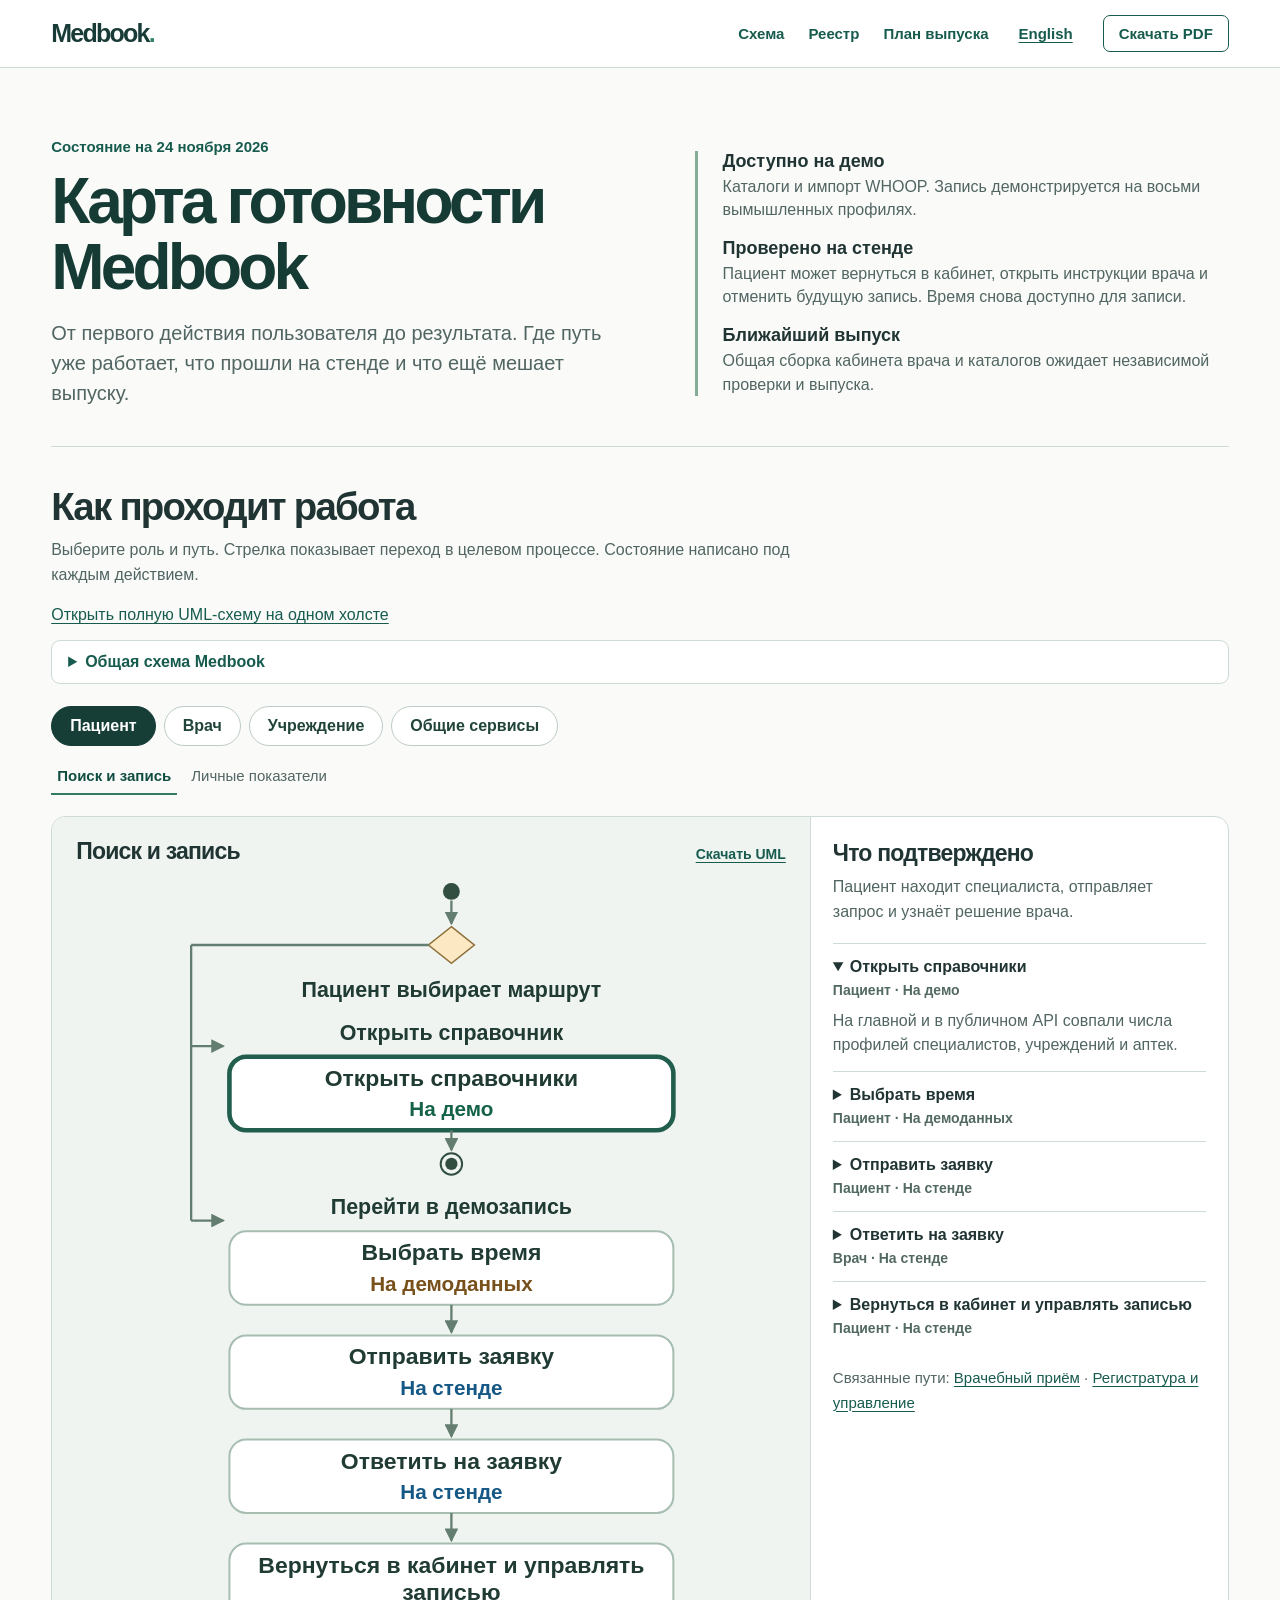
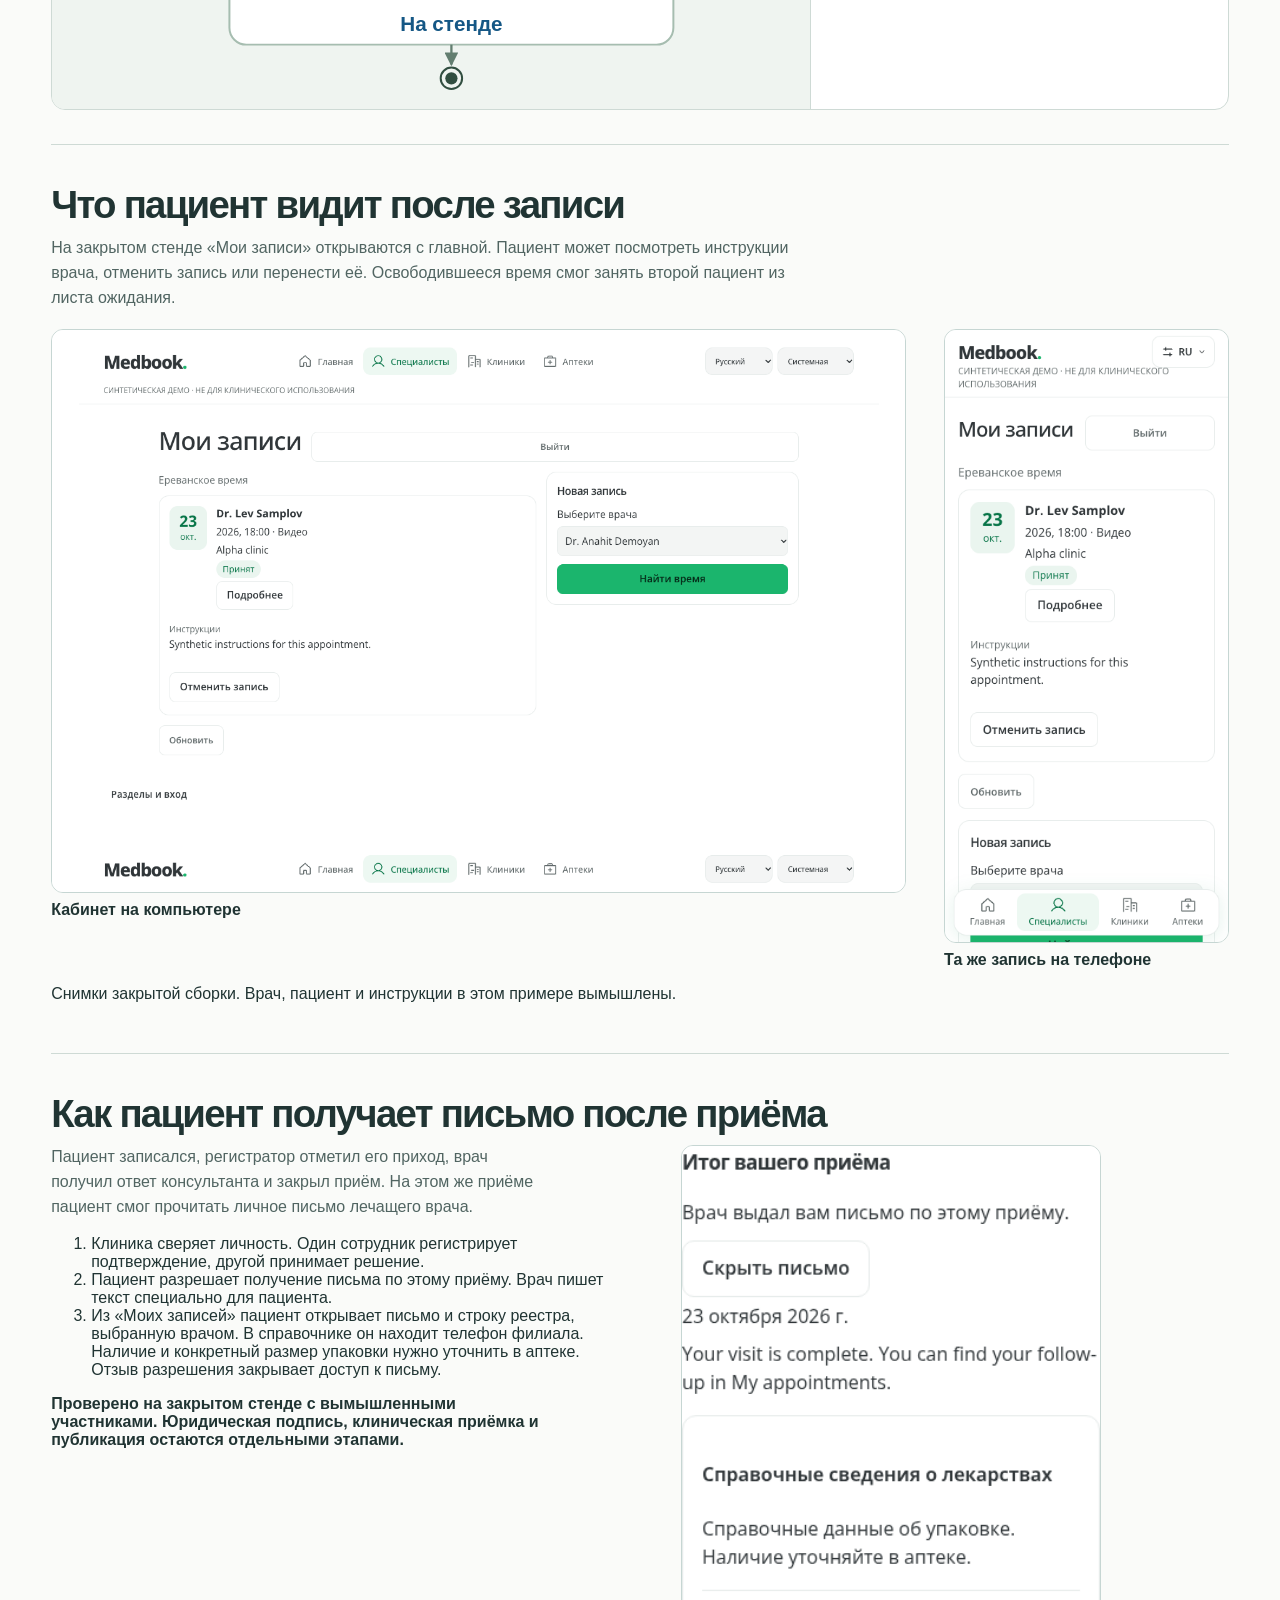
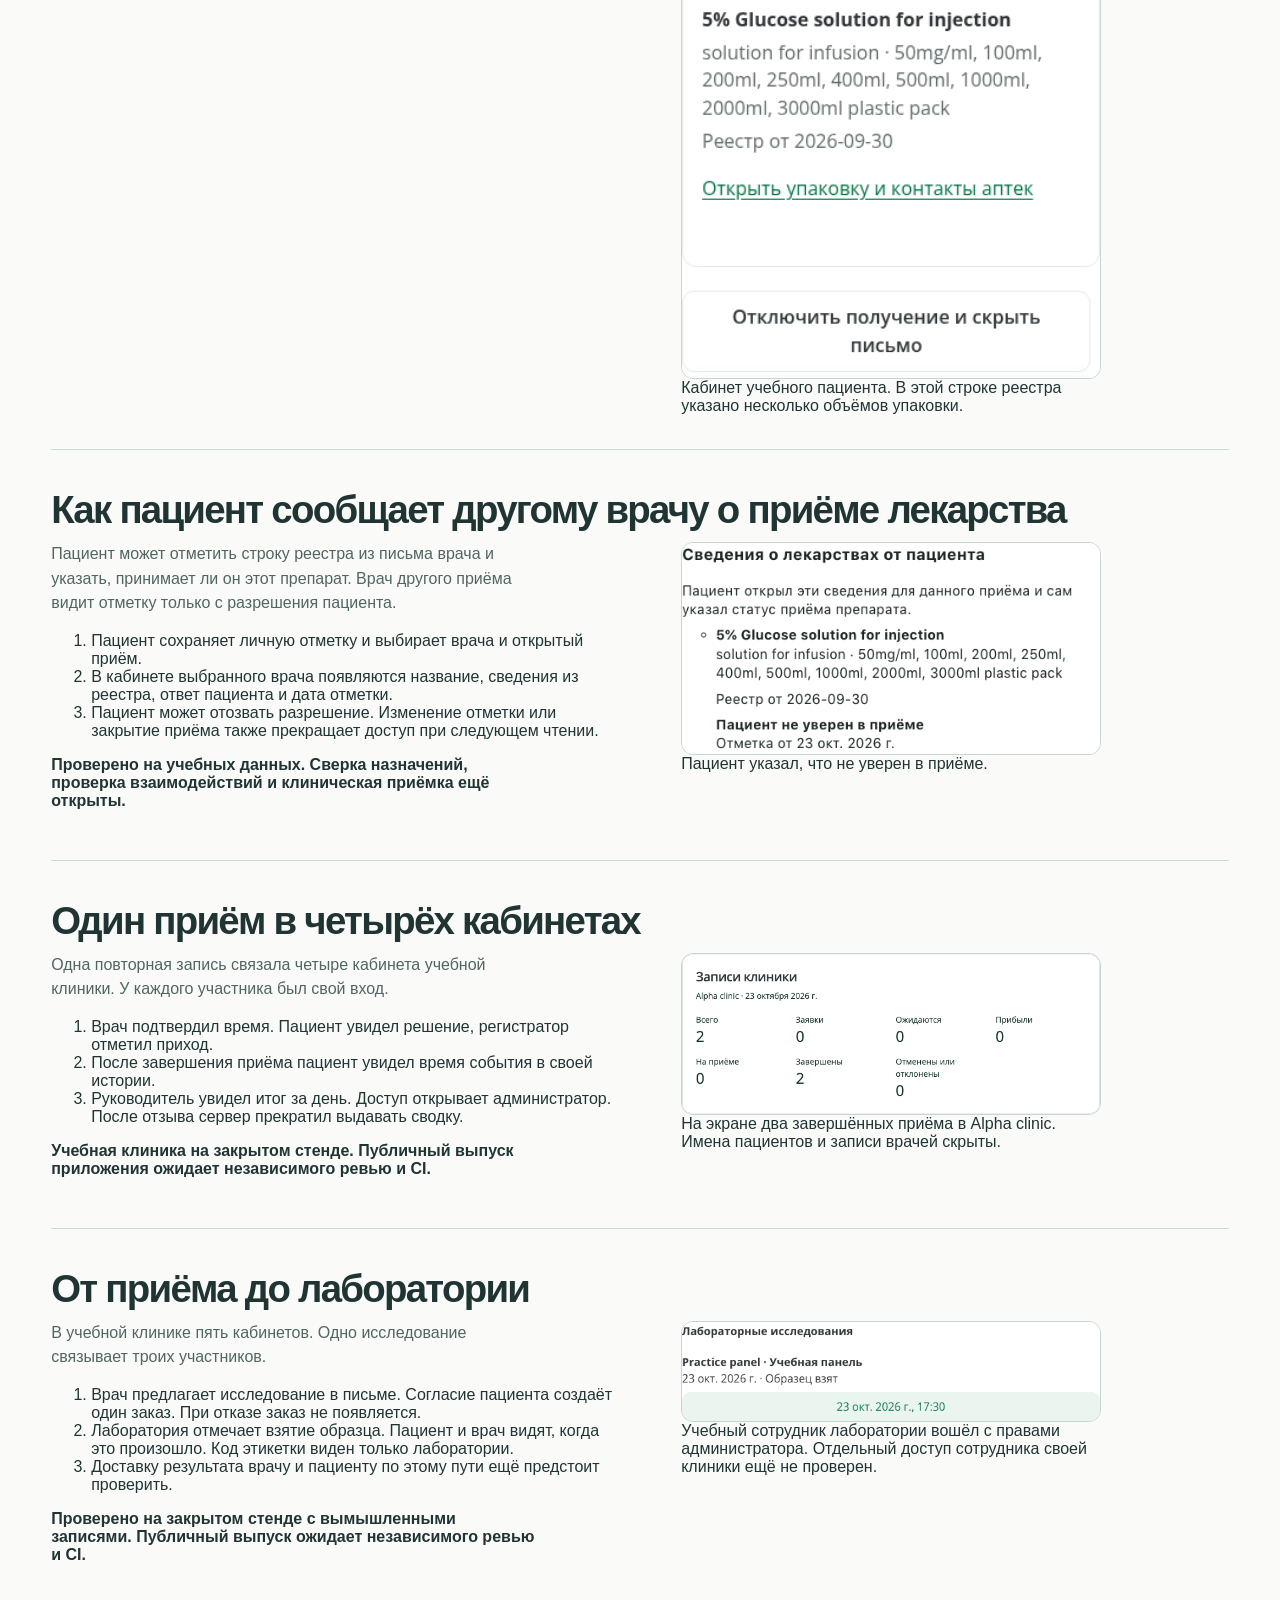
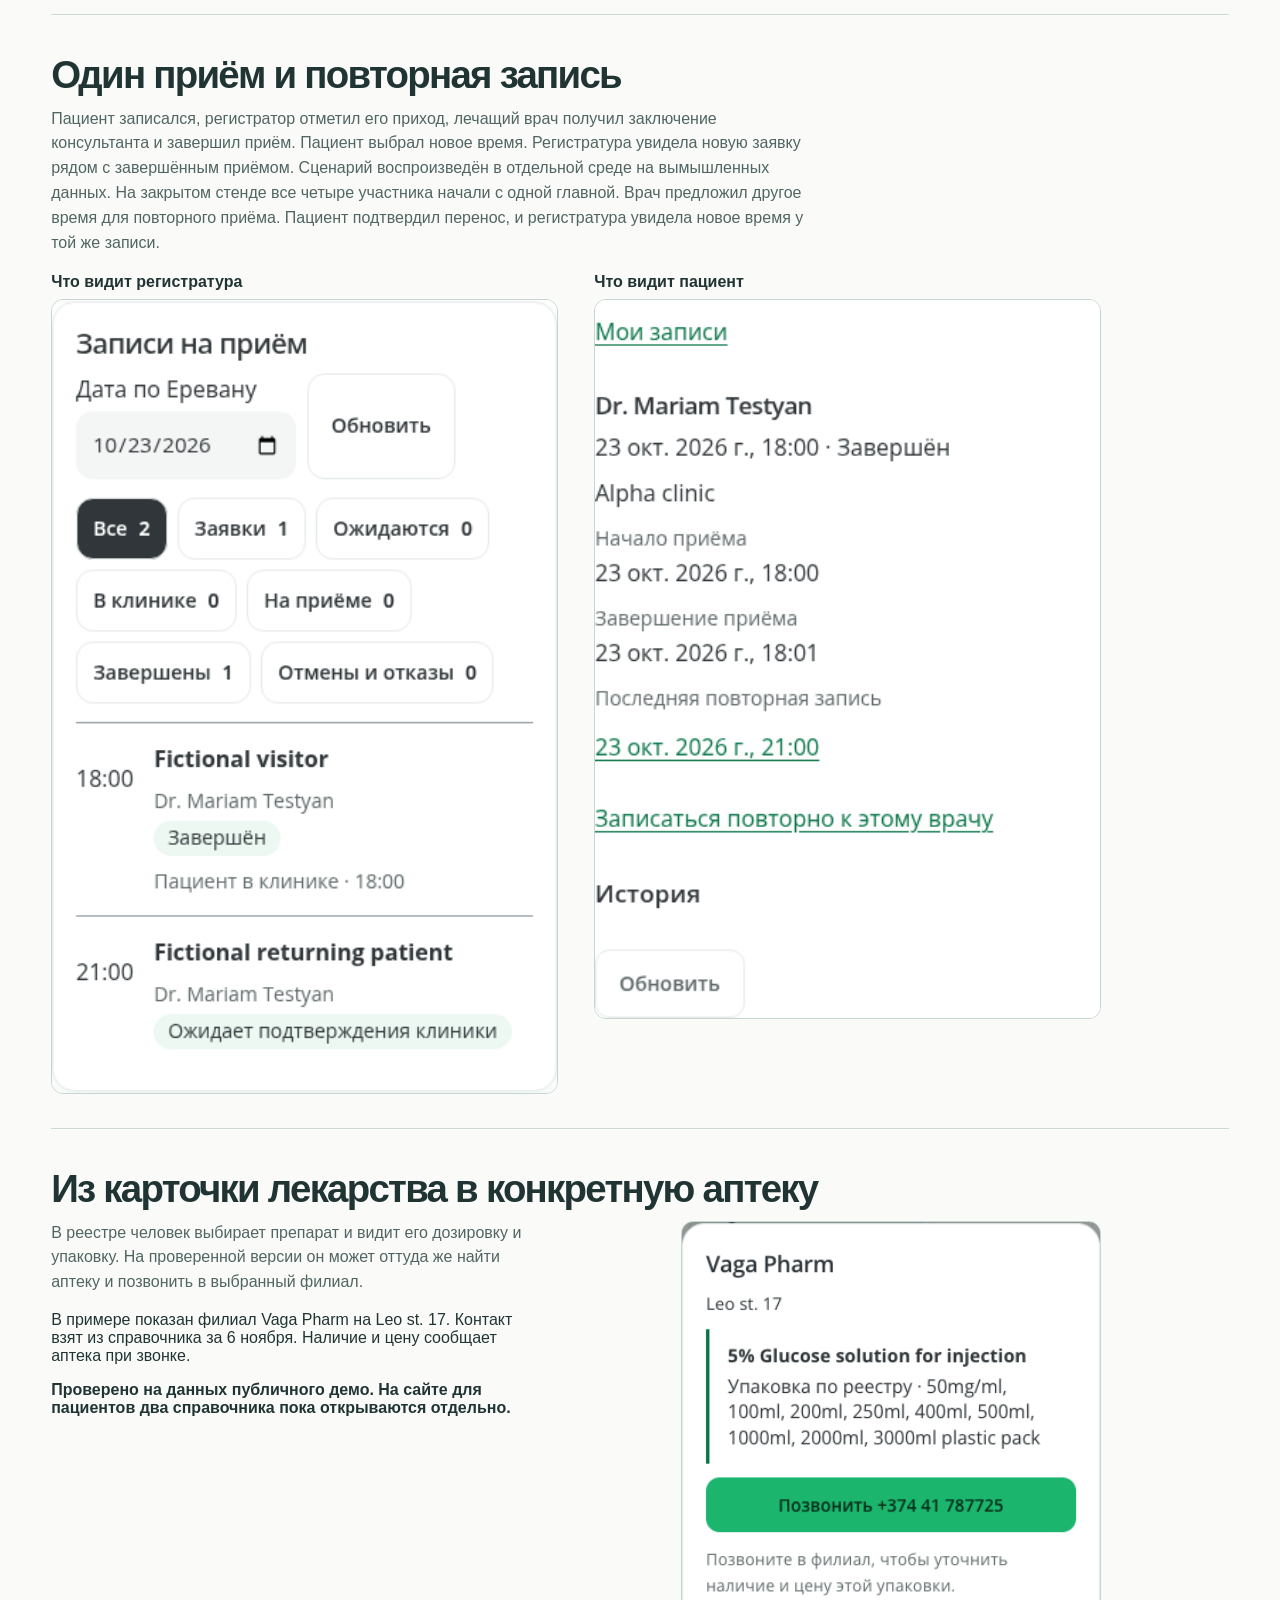
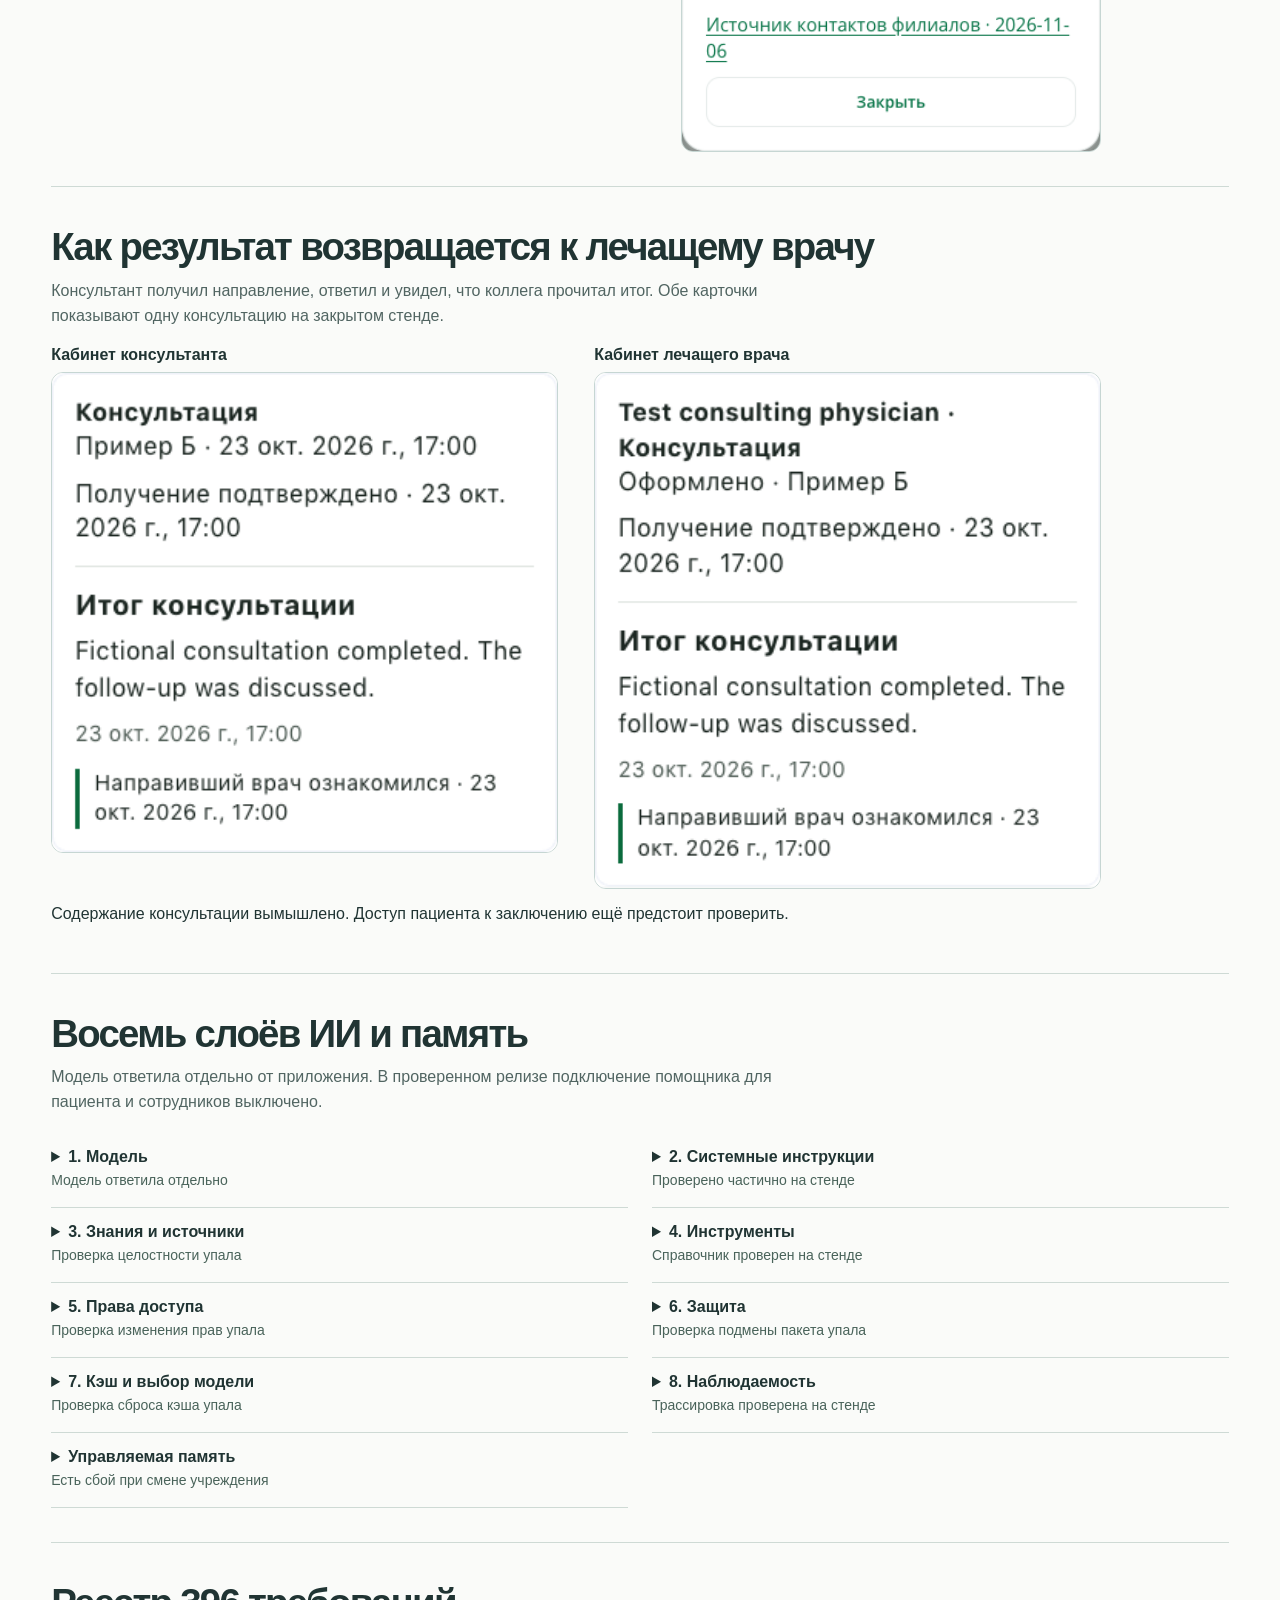
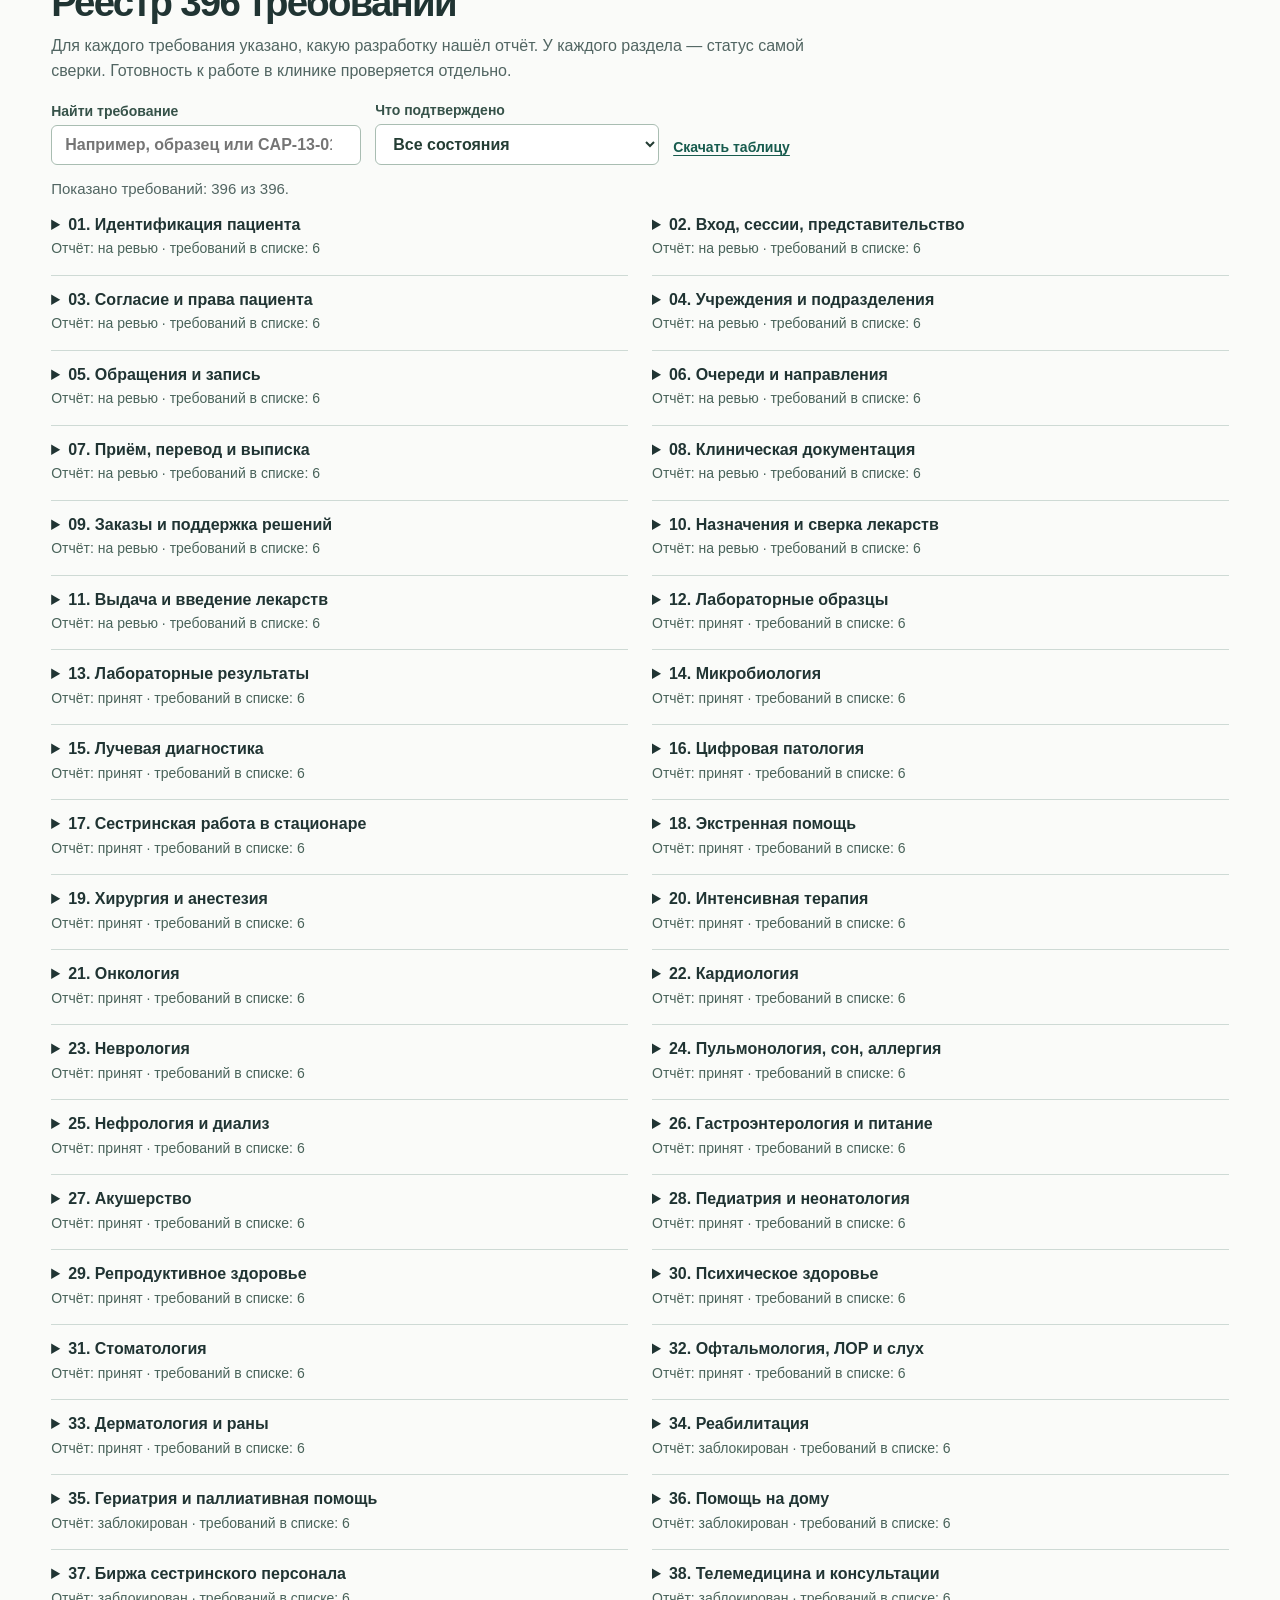
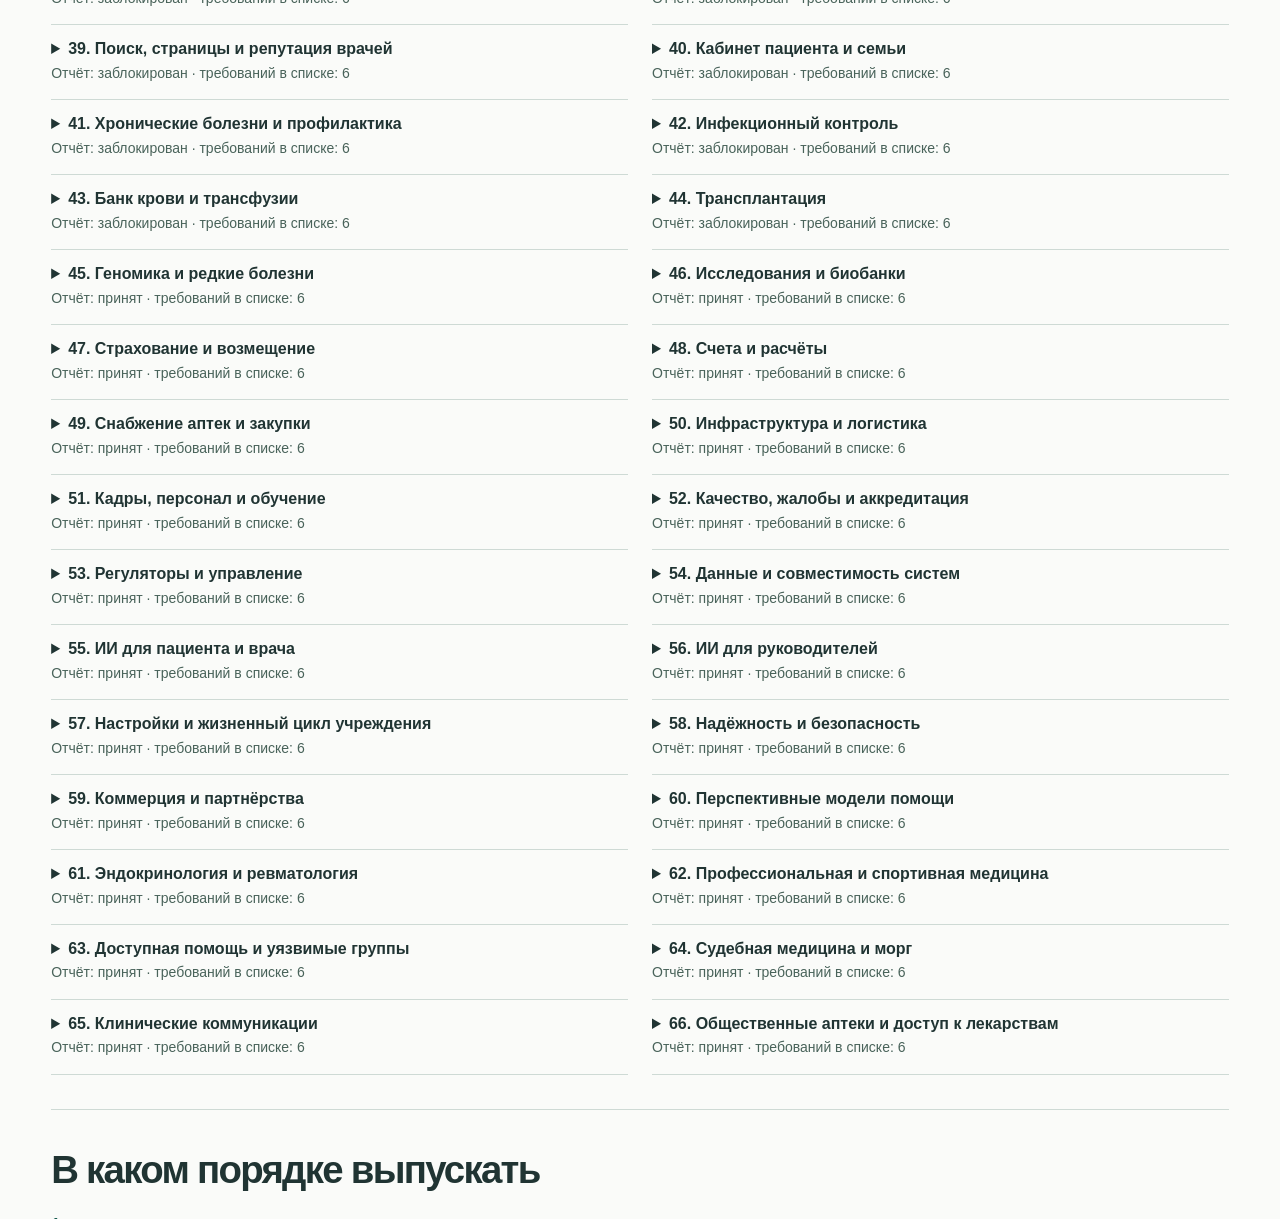
==== commit 9463dd5a: "Document the verified patient-to-laboratory journey in both languages" ====
--- a/index.html
+++ b/index.html
@@ -9,6 +9,7 @@
 <section class="segment" id="visit-letter"><h2>Как пациент получает письмо после приёма</h2><div class="pharmacy-enquiry"><div><p class="deck">Пациент записался, регистратор отметил его приход, врач получил ответ консультанта и закрыл приём. На этом же приёме пациент смог прочитать личное письмо лечащего врача.</p><ol><li>Клиника сверяет личность. Один сотрудник регистрирует подтверждение, другой принимает решение.</li><li>Пациент разрешает получение письма по этому приёму. Врач пишет текст специально для пациента.</li><li>Из «Моих записей» пациент открывает письмо и строку реестра, выбранную врачом. В справочнике он находит телефон филиала. Наличие и конкретный размер упаковки нужно уточнить в аптеке. Отзыв разрешения закрывает доступ к письму.</li></ol><p><strong>Проверено на закрытом стенде с вымышленными участниками. Юридическая подпись, клиническая приёмка и публикация остаются отдельными этапами.</strong></p></div><figure><img src="letter-patient-ru.png" loading="lazy" alt="Открытое письмо в кабинете тестового пациента"><figcaption>Кабинет учебного пациента. В этой строке реестра указано несколько объёмов упаковки.</figcaption></figure></div></section>
 <section class="segment" id="medicine-sharing"><h2>Как пациент сообщает другому врачу о приёме лекарства</h2><div class="pharmacy-enquiry"><div><p class="deck">Пациент может отметить строку реестра из письма врача и указать, принимает ли он этот препарат. Врач другого приёма видит отметку только с разрешения пациента.</p><ol><li>Пациент сохраняет личную отметку и выбирает врача и открытый приём.</li><li>В кабинете выбранного врача появляются название, сведения из реестра, ответ пациента и дата отметки.</li><li>Пациент может отозвать разрешение. Изменение отметки или закрытие приёма также прекращает доступ при следующем чтении.</li></ol><p><strong>Проверено на учебных данных. Сверка назначений, проверка взаимодействий и клиническая приёмка ещё открыты.</strong></p></div><figure><img src="handoff-doctor-ru.png" loading="lazy" alt="Что видит второй врач"><figcaption>Пациент указал, что не уверен в приёме.</figcaption></figure></div></section>
 <section class="segment" id="clinic-day"><h2>Один приём в четырёх кабинетах</h2><div class="pharmacy-enquiry"><div><p class="deck">Одна повторная запись связала четыре кабинета учебной клиники. У каждого участника был свой вход.</p><ol><li>Врач подтвердил время. Пациент увидел решение, регистратор отметил приход.</li><li>После завершения приёма пациент увидел время события в своей истории.</li><li>Руководитель увидел итог за день. Доступ открывает администратор. После отзыва сервер прекратил выдавать сводку.</li></ol><p><strong>Учебная клиника на закрытом стенде. Публичный выпуск приложения ожидает независимого ревью и CI.</strong></p></div><figure><img src="manager-ru.png" loading="lazy" alt="Сводка руководителя клиники"><figcaption>На экране два завершённых приёма в Alpha clinic. Имена пациентов и записи врачей скрыты.</figcaption></figure></div></section>
+<section class="segment" id="lab-visit"><h2>От приёма до лаборатории</h2><div class="pharmacy-enquiry"><div><p class="deck">В учебной клинике пять кабинетов. Одно исследование связывает троих участников.</p><ol><li>Врач предлагает исследование в письме. Согласие пациента создаёт один заказ. При отказе заказ не появляется.</li><li>Лаборатория отмечает взятие образца. Пациент и врач видят, когда это произошло. Код этикетки виден только лаборатории.</li><li>Доставку результата врачу и пациенту по этому пути ещё предстоит проверить.</li></ol><p><strong>Проверено на закрытом стенде с вымышленными записями. Публичный выпуск ожидает независимого ревью и CI.</strong></p></div><figure><img src="lab-patient-ru.png" loading="lazy" alt="Что видит пациент"><figcaption>Учебный сотрудник лаборатории вошёл с правами администратора. Отдельный доступ сотрудника своей клиники ещё не проверен.</figcaption></figure></div></section>
 <section class="segment" id="return-visit"><h2>Один приём и повторная запись</h2><p class="deck">Пациент записался, регистратор отметил его приход, лечащий врач получил заключение консультанта и завершил приём. Пациент выбрал новое время. Регистратура увидела новую заявку рядом с завершённым приёмом. Сценарий воспроизведён в отдельной среде на вымышленных данных. На закрытом стенде все четыре участника начали с одной главной. Врач предложил другое время для повторного приёма. Пациент подтвердил перенос, и регистратура увидела новое время у той же записи.</p><div class="consult-screens"><figure><figcaption>Что видит регистратура</figcaption><picture><source media="(max-width: 640px)" srcset="return-desk-ru-mobile.png"><img loading="lazy" src="return-desk-ru-desktop.png" alt="Регистратура одной клиники на тестовых записях"></picture></figure><figure><figcaption>Что видит пациент</figcaption><picture><source media="(max-width: 640px)" srcset="return-patient-ru-mobile.png"><img loading="lazy" src="return-patient-ru-desktop.png" alt="Завершённый приём в кабинете тестового пациента"></picture></figure></div></section>
 <section class="segment" id="pharmacy-enquiry"><h2>Из карточки лекарства в конкретную аптеку</h2><div class="pharmacy-enquiry"><div><p class="deck">В реестре человек выбирает препарат и видит его дозировку и упаковку. На проверенной версии он может оттуда же найти аптеку и позвонить в выбранный филиал.</p><p>В примере показан филиал Vaga Pharm на Leo st. 17. Контакт взят из справочника за 6 ноября. Наличие и цену сообщает аптека при звонке.</p><p><strong>Проверено на данных публичного демо. На сайте для пациентов два справочника пока открываются отдельно.</strong></p></div><figure><picture><source media="(max-width: 640px)" srcset="pharmacy-ru-mobile.png"><img loading="lazy" src="pharmacy-ru-desktop.png" alt="Телефон филиала и упаковка из реестра"></picture></figure></div></section>
 <section class="segment" id="consultation"><h2>Как результат возвращается к лечащему врачу</h2><p class="deck">Консультант получил направление, ответил и увидел, что коллега прочитал итог. Обе карточки показывают одну консультацию на закрытом стенде.</p><div class="consult-screens"><figure><figcaption>Кабинет консультанта</figcaption><picture><source media="(max-width: 640px)" srcset="consult-receiver-ru-mobile.png"><img loading="lazy" src="consult-receiver-ru-desktop.png" alt="Кабинет консультанта"></picture></figure><figure><figcaption>Кабинет лечащего врача</figcaption><picture><source media="(max-width: 640px)" srcset="consult-sender-ru-mobile.png"><img loading="lazy" src="consult-sender-ru-desktop.png" alt="Кабинет лечащего врача"></picture></figure></div><p>Содержание консультации вымышлено. Доступ пациента к заключению ещё предстоит проверить.</p></section>
@@ -19,4 +20,4 @@
 <section id="next" class="segment"><h2>В каком порядке выпускать</h2><div id="road"></div></section>
 <section class="segment sources"><h2>Основания и дата</h2><p>Публичные экраны, серверные агрегаты и версия демо сверены 23 ноября. Путь от главной страницы до завершения приёма проверен 24 ноября в 00:28 по Еревану на закрытом HTTPS-стенде с вымышленными пациентами. В 00:53 врач подтвердил свою запись по тому же приёму. Выдача заключения пациенту остаётся открытой. В 01:47 по Еревану два пациента прошли сценарий переноса и листа ожидания. Для выпуска общей сборки ещё нужны независимое ревью и штатная проверка CI. В реестре использованы шесть отчётов по исходным требованиям. Четыре приняты, один на ревью, один заблокирован. Карта отражает этот срез.</p><a href="medbook-readiness.pdf">Открыть полную презентацию</a></section>
 </main><footer>Medbook · Готовность продукта · 24 ноября 2026</footer>
-<script type="application/json" id="dataset">{"flows":[{"key":"care","name":"Поиск и запись","goal":"Пациент находит специалиста, отправляет запрос и узнаёт решение врача.","steps":[{"role":"Пациент","label":"Открыть справочники","state":"live","proof":"На главной и в публичном API совпали числа профилей специалистов, учреждений и аптек."},{"role":"Пациент","label":"Выбрать время","state":"demo","proof":"Восемь вымышленных профилей позволяют выбрать слот с телефона и компьютера. Реальное расписание специалистов из справочника не подключено."},{"role":"Пациент","label":"Отправить заявку","state":"stand","proof":"Регистратор выбранной клиники получил одну заявку. Когда ответ сервера потерялся, пациент нашёл её в своём кабинете с первой отправки."},{"role":"Врач","label":"Ответить на заявку","state":"stand","proof":"Врач предложил свободное время. Пациент принял его в кабинете, и регистратура увидела новое время у той же записи."},{"role":"Пациент","label":"Вернуться в кабинет и управлять записью","state":"stand","proof":"Пациент записался повторно к тому же врачу из завершённого визита. В кабинете сохранились обе записи. Новая заявка дошла до врача и регистратуры."}],"spec":["IF","Пациент выбирает маршрут","Открыть справочник",[0],"Перейти в демозапись",[1,2,3,4]]},{"key":"visit","name":"Врачебный приём","goal":"От принятой заявки до итоговой записи, которую пациент может открыть.","steps":[{"role":"Врач, пациент и регистратор","label":"Провести зарегистрированный приём","state":"stand","proof":"На одной записи пациент прошёл регистрацию, врач открыл приём и получил ответ консультанта. После закрытия пациент и регистратор увидели завершение."},{"role":"Врач","label":"Изменить часы приёма","state":"stand","proof":"Пациент и регистратура увидели, что время закрыто. В другой клинике запись продолжалась."},{"role":"Два врача","label":"Обменяться итогом консультации","state":"stand","proof":"Консультант передал итог. Лечащий врач прочитал его в исходном приёме и подтвердил просмотр. Консультант увидел отметку."},{"role":"Врач и пациент","label":"Провести видеоприём","state":"part","proof":"Есть страницы обоих участников и сервер визита. На основном демо проверенные адреса закрыты. Звонок двух участников там не подтверждён."},{"role":"Пациент","label":"Прочитать письмо врача","state":"stand","proof":"С согласия пациента письмо открылось. Из письма он нашёл строку реестра и телефон аптеки."}],"spec":["MID",[0],"Цель работы","Расписание",[1],"Приём",[2,4],"Видеоконсультация",[3]]},{"key":"whoop","name":"Личные данные WHOOP","goal":"От согласия владельца устройства до его личных измерений и разбора.","steps":[{"role":"Пациент","label":"Подключить свой аккаунт WHOOP","state":"live","proof":"На сервере зафиксировано одно активное подключение. Личность владельца по этим данным определить нельзя."},{"role":"Сервер","label":"Сохранить измерения","state":"live","proof":"Записаны 22 события сна, 16 восстановления и 20 циклов. Завершены восемь синхронизаций. Последняя — 22 ноября в 16:53 по Еревану."},{"role":"Пациент","label":"Открыть только свои данные","state":"stand","proof":"На стенде два тестовых пациента были изолированы. На демо запрос без входа отклонён. Как выглядит полная панель у двух реальных пользователей, ещё не проверено."},{"role":"ИИ","label":"Объяснить динамику","state":"off","proof":"На действующем демо для WHOOP отсутствует подключение модели, в журнале запросов ИИ — ноль записей."}],"spec":["SEQ",[0,1,2,3]]},{"key":"staff","name":"Клиника и смены","goal":"Как два сотрудника видят решение руководителя и проверяют своё расписание.","steps":[{"role":"Сотрудник","label":"Принять приглашение","state":"stand","proof":"На закрытом стенде приглашение привело к действующей сессии сотрудника."},{"role":"Сотрудник","label":"Посмотреть свою смену","state":"stand","proof":"Сотрудник увидел свою смену. Его сессия не открывала врачебный кабинет."},{"role":"Два сотрудника","label":"Запросить и принять обмен","state":"stand","proof":"Обмен создан и принят в двух отдельных сессиях сотрудников."},{"role":"Руководитель","label":"Одобрить заявку","state":"stand","proof":"Оба сотрудника увидели решение руководителя. При потере ответа кабинет отличил собственное решение от решения второго руководителя."},{"role":"Учреждение и сотрудники","label":"Сверить смену с опубликованным графиком","state":"stand","proof":"Оба сотрудника увидели номер версии, назначенного коллегу и отзыв графика. Публикацию выполнил модуль планирования на стенде. Публичный кабинет руководителя закрыт."}],"spec":["SEQ",[0,1,2,3,4]]},{"key":"medication","name":"Назначения и аптеки","goal":"От реестра препаратов до безопасного назначения, реального наличия и выдачи.","steps":[{"role":"Пациент","label":"Найти препарат и филиал","state":"live","proof":"Доступны датированный реестр лекарств и справочник аптек. Есть источник, сведения об упаковке и дозировке при наличии в реестре."},{"role":"Врач","label":"Сверить назначения разных врачей","state":"part","proof":"Есть код сверки, авторизации рецепта и проверки взаимодействий. У последних двух есть независимое ревью. Полный маршрут по общей карте не принят."},{"role":"Врач","label":"Оценить конфликт или замену","state":"gap","proof":"Нужны единый список с авторством, проверенные правила и решение врача, видимое пациенту. Клиническая приёмка остаётся открытой."},{"role":"Аптека","label":"Подтвердить остаток и цену","state":"gap","proof":"На стенде пациент нашёл телефон филиала прямо из карточки препарата. Остатки и цену для этой упаковки аптека подтверждает по телефону."},{"role":"Фармацевт","label":"Отпустить препарат по назначению","state":"gap","proof":"Есть части для запасов и выдачи. Полный отпуск конкретного рецепта и обновление статуса пациента на демо не проверены."}],"spec":["SEQ",[0,1,2,3,4]]},{"key":"lab","name":"Лаборатория","goal":"От направления на анализ до получения результата лечащим врачом.","steps":[{"role":"Врач","label":"Назначить исследование","state":"part","proof":"Найден модуль диагностического заказа. Связь этого заказа с полным лабораторным маршрутом на демо не проверена."},{"role":"Лаборант","label":"Зарегистрировать образец","state":"part","proof":"Есть исходники для взятия образца. Основной файл, указанный в отчёте, отсутствует по этому пути в действующем релизе."},{"role":"Лаборант","label":"Проверить рабочий список и результат","state":"part","proof":"Файлы рабочего списка и валидации полностью совпали с принятыми исходниками. У компонентов есть тесты. Публичный вход лаборатории вернул 404."},{"role":"Врач","label":"Получить выпущенное заключение","state":"gap","proof":"Прогон от образца до выдачи результата нужному врачу в опубликованном кабинете не найден."}],"spec":["SEQ",[0,1,2,3]]},{"key":"clinic","name":"Регистратура и управление","goal":"От освобождения слота до работы с кадровыми, закупочными и финансовыми операциями.","steps":[{"role":"Регистратура","label":"Отметить прибытие пациента","state":"stand","proof":"Регистратор отметил прибытие на очный приём. Пациент и врач увидели отметку. Другая клиника не получила эту запись."},{"role":"Руководитель","label":"Вести персонал и заявки на услуги","state":"stand","proof":"Руководитель видит загрузку своей клиники рядом со сменами. После завершения приёма сводка совпала с регистратурой. Проверен отзыв доступа."},{"role":"Закупщик","label":"Проверить закупку и комиссию","state":"stand","proof":"На отдельном стенде проверены доступ к закупке, раскрытие комиссии и отказ пользователю другого учреждения."},{"role":"Склад и бухгалтерия","label":"Сверить поставку, оплату и остаток","state":"part","proof":"В релизе есть приём партий, движение, отзыв запасов, прогноз, цены и учёт. Подтверждения полной поставки и реального платежа нет."}],"spec":["MULTI","Операция учреждения",[["Регистратура",[0]],["Кадры",[1]],["Снабжение и расчёты",[2,3]]]]},{"key":"ai","name":"Помощник Medbook","goal":"От разрешённого вопроса до ответа модели с источниками и контролем доступа.","steps":[{"role":"Пользователь","label":"Задать вопрос под своей ролью","state":"stand","proof":"Механизм ролевых инструкций и сессий проверялся на стенде приложения. Публичный вход в общий помощник при сверке вернул 404."},{"role":"Шлюз ИИ","label":"Подобрать источники и инструменты","state":"stand","proof":"Шлюз указал источник ответа, использовал сохранённую версию документа и отклонил изменённый источник."},{"role":"Шлюз ИИ","label":"Проверить права, память и кэш","state":"stand","proof":"На закрытом стенде повторно проверены смена прав и учреждения, сброс кэша и изоляция сохранённых предпочтений."},{"role":"Модель","label":"Ответить в приложении","state":"off","proof":"Отдельный сервис модели дал короткий ответ. Привязки модели к пациентскому и служебному интерфейсам в проверенном релизе выключены."},{"role":"Команда","label":"Принять качество по ролям","state":"gap","proof":"Шлюз прошёл две серии проверок на одной сборке: 112 из 112 и 155 из 155. Качество ответов живой модели для каждой роли ещё предстоит принять."}],"spec":["SEQ",[0,1,2,3,4]]},{"key":"release","name":"Сборка и выпуск","goal":"Как проверенный пользовательский путь попадёт на общую точку входа Medbook.","steps":[{"role":"Разработка","label":"Соединить две принятые ветви","state":"stand","proof":"Собраны каталоги, ограниченный кабинет врача и изменения WHOOP. Единственный конфликт был в файле проверок."},{"role":"Интеграция","label":"Пройти путь по ролям","state":"stand","proof":"23 ноября в 14:49 по Еревану проверены заявка и ответ врача, изоляция ролей и обмен сменой на объединённой сборке."},{"role":"Ревью","label":"Проверить общую сборку независимо","state":"gap","proof":"Два исходных набора прошли независимое ревью. Отдельного решения по новой общей сборке на момент среза нет."},{"role":"Выпуск","label":"Пройти штатную проверку релиза","state":"hold","proof":"В одной из проверок сбор подтверждений занял 48 секунд при лимите 25. Для объединённой версии штатная проверка и разрешение выпуска не подтверждены."},{"role":"Пользователь","label":"Повторить сценарий на опубликованной версии","state":"gap","proof":"Публичное демо при сверке работало на предыдущем релизе. Итоговый тест после публикации ещё предстоит."}],"spec":["SEQ",[0,1,2,3,4]]}],"register":[{"id":"CAP-01-01","dom":1,"section":"Идентификация пациента","title":"Завести временную карту пациента","original":"Register a provisional patient","state":"В составе прежней сборки","review":"На ревью","match":"Вне этой выборки","found":true},{"id":"CAP-01-02","dom":1,"section":"Идентификация пациента","title":"Подтвердить право на существующую карту","original":"Claim an existing chart","state":"Найдена разработка","review":"На ревью","match":"Вне этой выборки","found":true},{"id":"CAP-01-03","dom":1,"section":"Идентификация пациента","title":"Объединить дубли карт","original":"Merge duplicate records","state":"Найдена разработка","review":"На ревью","match":"Вне этой выборки","found":true},{"id":"CAP-01-04","dom":1,"section":"Идентификация пациента","title":"Исправить ошибочное объединение","original":"Correct a mistaken merge","state":"Найдена разработка","review":"На ревью","match":"Вне этой выборки","found":true},{"id":"CAP-01-05","dom":1,"section":"Идентификация пациента","title":"Вести персональные и контактные данные","original":"Manage demographics and contacts","state":"Найдена разработка","review":"На ревью","match":"Вне этой выборки","found":true},{"id":"CAP-01-06","dom":1,"section":"Идентификация пациента","title":"Установить личность экстренного пациента","original":"Reconcile an unknown emergency identity","state":"Найдена разработка","review":"На ревью","match":"Вне этой выборки","found":true},{"id":"CAP-02-01","dom":2,"section":"Вход, сессии, представительство","title":"Зарегистрировать и подтвердить аккаунт","original":"Register and verify a digital account","state":"Найдена разработка","review":"На ревью","match":"Вне этой выборки","found":true},{"id":"CAP-02-02","dom":2,"section":"Вход, сессии, представительство","title":"Настроить факторы входа и восстановить доступ","original":"Enroll login factors and recover access","state":"Найдена разработка","review":"На ревью","match":"Вне этой выборки","found":true},{"id":"CAP-02-03","dom":2,"section":"Вход, сессии, представительство","title":"Пригласить сотрудника и закрыть доступ при увольнении","original":"Invite and offboard staff","state":"Найдена разработка","review":"На ревью","match":"Вне этой выборки","found":true},{"id":"CAP-02-04","dom":2,"section":"Вход, сессии, представительство","title":"Управлять устройствами и сессиями","original":"Manage devices and sessions","state":"Реализация не подтверждена","review":"На ревью","match":"Вне этой выборки","found":false},{"id":"CAP-02-05","dom":2,"section":"Вход, сессии, представительство","title":"Назначить представителя пациента","original":"Delegate patient representation","state":"Найдена разработка","review":"На ревью","match":"Вне этой выборки","found":true},{"id":"CAP-02-06","dom":2,"section":"Вход, сессии, представительство","title":"Пересмотреть опеку и дееспособность","original":"Review guardianship/capacity transitions","state":"Найдена разработка","review":"На ревью","match":"Вне этой выборки","found":true},{"id":"CAP-03-01","dom":3,"section":"Согласие и права пациента","title":"Получить согласие на конкретную цель","original":"Capture purpose-specific consent","state":"Найдена разработка","review":"На ревью","match":"Вне этой выборки","found":true},{"id":"CAP-03-02","dom":3,"section":"Согласие и права пациента","title":"Отозвать или изменить согласие","original":"Withdraw or amend consent","state":"Найдена разработка","review":"На ревью","match":"Вне этой выборки","found":true},{"id":"CAP-03-03","dom":3,"section":"Согласие и права пациента","title":"Ограничить видимость чувствительных записей","original":"Apply sensitive-record segmentation","state":"Найдена разработка","review":"На ревью","match":"Вне этой выборки","found":true},{"id":"CAP-03-04","dom":3,"section":"Согласие и права пациента","title":"Предоставить пациенту доступ и экспорт","original":"Provide patient access/export","state":"Найдена разработка","review":"На ревью","match":"Вне этой выборки","found":true},{"id":"CAP-03-05","dom":3,"section":"Согласие и права пациента","title":"Обработать запрос на исправление или удаление","original":"Handle correction and deletion requests","state":"В составе прежней сборки","review":"На ревью","match":"Вне этой выборки","found":true},{"id":"CAP-03-06","dom":3,"section":"Согласие и права пациента","title":"Проверить экстренный доступ к карте","original":"Review emergency access","state":"В составе прежней сборки","review":"На ревью","match":"Вне этой выборки","found":true},{"id":"CAP-04-01","dom":4,"section":"Учреждения и подразделения","title":"Описать организации и площадки","original":"Model organizations and facilities","state":"Найдена разработка","review":"На ревью","match":"Вне этой выборки","found":true},{"id":"CAP-04-02","dom":4,"section":"Учреждения и подразделения","title":"Настроить отделения и услуги","original":"Configure departments and services","state":"Найдена разработка","review":"На ревью","match":"Вне этой выборки","found":true},{"id":"CAP-04-03","dom":4,"section":"Учреждения и подразделения","title":"Управлять помещениями, койками и оборудованием","original":"Manage rooms, beds and equipment","state":"Найдена разработка","review":"На ревью","match":"Вне этой выборки","found":true},{"id":"CAP-04-04","dom":4,"section":"Учреждения и подразделения","title":"Проверить лицензии и клинические полномочия","original":"Verify licenses and clinical privileges","state":"Найдена разработка","review":"На ревью","match":"Вне этой выборки","found":true},{"id":"CAP-04-05","dom":4,"section":"Учреждения и подразделения","title":"Оформить временные назначения сотрудников","original":"Manage temporary assignments","state":"Найдена разработка","review":"На ревью","match":"Вне этой выборки","found":true},{"id":"CAP-04-06","dom":4,"section":"Учреждения и подразделения","title":"Опубликовать место работы специалиста","original":"Publish provider affiliations","state":"Найдена разработка","review":"На ревью","match":"Вне этой выборки","found":true},{"id":"CAP-05-01","dom":5,"section":"Обращения и запись","title":"Принимать обращения по разным каналам","original":"Capture enquiries across channels","state":"Найдена разработка","review":"На ревью","match":"Вне этой выборки","found":true},{"id":"CAP-05-02","dom":5,"section":"Обращения и запись","title":"Собирать анкеты до визита","original":"Collect pre-visit forms","state":"Реализация не подтверждена","review":"На ревью","match":"Вне этой выборки","found":false},{"id":"CAP-05-03","dom":5,"section":"Обращения и запись","title":"Совместно бронировать врача, кабинет и оборудование","original":"Book provider/room/equipment together","state":"Найдена разработка","review":"На ревью","match":"Вне этой выборки","found":true},{"id":"CAP-05-04","dom":5,"section":"Обращения и запись","title":"Вести лист ожидания и освободившиеся слоты","original":"Manage waitlists and released slots","state":"В составе прежней сборки","review":"На ревью","match":"Вне этой выборки","found":true},{"id":"CAP-05-05","dom":5,"section":"Обращения и запись","title":"Переносить и отменять запись","original":"Reschedule and cancel appointments","state":"Найдена разработка","review":"На ревью","match":"Вне этой выборки","found":true},{"id":"CAP-05-06","dom":5,"section":"Обращения и запись","title":"Планировать групповые и повторные приёмы","original":"Plan group and recurring care","state":"Найдена разработка","review":"На ревью","match":"Вне этой выборки","found":true},{"id":"CAP-06-01","dom":6,"section":"Очереди и направления","title":"Регистрировать прибытие и направлять пациента","original":"Check in and route patients","state":"Реализация не подтверждена","review":"На ревью","match":"Вне этой выборки","found":false},{"id":"CAP-06-02","dom":6,"section":"Очереди и направления","title":"Управлять приоритетом и срочными обращениями","original":"Prioritize queues and urgent insertion","state":"Найдена разработка","review":"На ревью","match":"Вне этой выборки","found":true},{"id":"CAP-06-03","dom":6,"section":"Очереди и направления","title":"Оформлять внутренние и внешние направления","original":"Create internal and external referrals","state":"Найдена разработка","review":"На ревью","match":"Вне этой выборки","found":true},{"id":"CAP-06-04","dom":6,"section":"Очереди и направления","title":"Отслеживать выполнение направления","original":"Track referral closure","state":"Найдена разработка","review":"На ревью","match":"Вне этой выборки","found":true},{"id":"CAP-06-05","dom":6,"section":"Очереди и направления","title":"Координировать маршрут по нескольким службам","original":"Coordinate multi-service pathways","state":"Найдена разработка","review":"На ревью","match":"Вне этой выборки","found":true},{"id":"CAP-06-06","dom":6,"section":"Очереди и направления","title":"Организовать доступный транспорт и переводчика","original":"Arrange accessible transport/interpreters","state":"Найдена разработка","review":"На ревью","match":"Вне этой выборки","found":true},{"id":"CAP-07-01","dom":7,"section":"Приём, перевод и выписка","title":"Открыть амбулаторный, домашний или дистанционный визит","original":"Open outpatient/home/virtual encounters","state":"Найдена разработка","review":"На ревью","match":"Вне этой выборки","found":true},{"id":"CAP-07-02","dom":7,"section":"Приём, перевод и выписка","title":"Оформить госпитализацию и назначить койку","original":"Admit and assign a bed","state":"Найдена разработка","review":"На ревью","match":"Вне этой выборки","found":true},{"id":"CAP-07-03","dom":7,"section":"Приём, перевод и выписка","title":"Передать пациента другой команде или отделению","original":"Transfer care or location","state":"Найдена разработка","review":"На ревью","match":"Вне этой выборки","found":true},{"id":"CAP-07-04","dom":7,"section":"Приём, перевод и выписка","title":"Отменить ошибочную госпитализацию","original":"Reverse an erroneous admission","state":"Найдена разработка","review":"На ревью","match":"Вне этой выборки","found":true},{"id":"CAP-07-05","dom":7,"section":"Приём, перевод и выписка","title":"Зафиксировать отказ или самостоятельный уход","original":"Record refusal or self-discharge","state":"Найдена разработка","review":"На ревью","match":"Вне этой выборки","found":true},{"id":"CAP-07-06","dom":7,"section":"Приём, перевод и выписка","title":"Выписать пациента с планом дальнейшей помощи","original":"Discharge with continuity actions","state":"Найдена разработка","review":"На ревью","match":"Вне этой выборки","found":true},{"id":"CAP-08-01","dom":8,"section":"Клиническая документация","title":"Вести структурированные и текстовые заметки","original":"Create structured and narrative notes","state":"Найдена разработка","review":"На ревью","match":"Вне этой выборки","found":true},{"id":"CAP-08-02","dom":8,"section":"Клиническая документация","title":"Записывать наблюдения и измерения","original":"Capture observations and measurements","state":"Найдена разработка","review":"На ревью","match":"Вне этой выборки","found":true},{"id":"CAP-08-03","dom":8,"section":"Клиническая документация","title":"Вести проблемы, аллергии и анамнез","original":"Maintain problems, allergies and history","state":"Найдена разработка","review":"На ревью","match":"Вне этой выборки","found":true},{"id":"CAP-08-04","dom":8,"section":"Клиническая документация","title":"Подписывать, совместно заверять и исправлять записи","original":"Sign, co-sign and amend records","state":"Найдена разработка","review":"На ревью","match":"Вне этой выборки","found":true},{"id":"CAP-08-05","dom":8,"section":"Клиническая документация","title":"Согласовывать план лечения между специалистами","original":"Coordinate plans and multidisciplinary review","state":"Найдена разработка","review":"На ревью","match":"Вне этой выборки","found":true},{"id":"CAP-08-06","dom":8,"section":"Клиническая документация","title":"Прикреплять и классифицировать файлы","original":"Attach and classify documents/media","state":"Найдена разработка","review":"На ревью","match":"Вне этой выборки","found":true},{"id":"CAP-09-01","dom":9,"section":"Заказы и поддержка решений","title":"Назначать исследования, процедуры и консультации","original":"Order investigations/procedures/consultations","state":"Найдена разработка","review":"На ревью","match":"Вне этой выборки","found":true},{"id":"CAP-09-02","dom":9,"section":"Заказы и поддержка решений","title":"Использовать наборы назначений с версиями","original":"Use versioned order sets","state":"Найдена разработка","review":"На ревью","match":"Вне этой выборки","found":true},{"id":"CAP-09-03","dom":9,"section":"Заказы и поддержка решений","title":"Планировать повторные и условные назначения","original":"Schedule recurring and conditional orders","state":"Найдена разработка","review":"На ревью","match":"Вне этой выборки","found":true},{"id":"CAP-09-04","dom":9,"section":"Заказы и поддержка решений","title":"Приостанавливать, отменять и заменять назначения","original":"Hold, cancel and replace orders","state":"Найдена разработка","review":"На ревью","match":"Вне этой выборки","found":true},{"id":"CAP-09-05","dom":9,"section":"Заказы и поддержка решений","title":"Проверять клинические ограничения","original":"Evaluate clinical checks","state":"Найдена разработка","review":"На ревью","match":"Вне этой выборки","found":true},{"id":"CAP-09-06","dom":9,"section":"Заказы и поддержка решений","title":"Отслеживать принятие и выполнение","original":"Track acknowledgement and execution","state":"Найдена разработка","review":"На ревью","match":"Вне этой выборки","found":true},{"id":"CAP-10-01","dom":10,"section":"Назначения и сверка лекарств","title":"Сверить домашние и стационарные лекарства","original":"Reconcile home and institutional medicines","state":"Найдена разработка","review":"На ревью","match":"Вне этой выборки","found":true},{"id":"CAP-10-02","dom":10,"section":"Назначения и сверка лекарств","title":"Подготовить и утвердить рецепт","original":"Draft and authorize prescriptions","state":"Найдена разработка","review":"На ревью","match":"Вне этой выборки","found":true},{"id":"CAP-10-03","dom":10,"section":"Назначения и сверка лекарств","title":"Описать дозу и способ применения","original":"Represent dose and administration instructions","state":"Найдена разработка","review":"На ревью","match":"Вне этой выборки","found":true},{"id":"CAP-10-04","dom":10,"section":"Назначения и сверка лекарств","title":"Проверить противопоказания и взаимодействия","original":"Review contraindication/interaction checks","state":"Найдена разработка","review":"На ревью","match":"Вне этой выборки","found":true},{"id":"CAP-10-05","dom":10,"section":"Назначения и сверка лекарств","title":"Оформить продление и замену","original":"Manage renewals and substitutions","state":"Реализация не подтверждена","review":"На ревью","match":"Вне этой выборки","found":false},{"id":"CAP-10-06","dom":10,"section":"Назначения и сверка лекарств","title":"Отправить электронный рецепт и сверить статус","original":"Send e-prescriptions and reconcile status","state":"Найдена разработка","review":"На ревью","match":"Вне этой выборки","found":true},{"id":"CAP-11-01","dom":11,"section":"Выдача и введение лекарств","title":"Проверить рецепт и отпустить препарат","original":"Verify and dispense medication","state":"Найдена разработка","review":"На ревью","match":"Вне этой выборки","found":true},{"id":"CAP-11-02","dom":11,"section":"Выдача и введение лекарств","title":"Подготовить составные или инфузионные препараты","original":"Prepare compounded or infusion products","state":"Найдена разработка","review":"На ревью","match":"Вне этой выборки","found":true},{"id":"CAP-11-03","dom":11,"section":"Выдача и введение лекарств","title":"Сверить пациента и штрихкод у постели","original":"Perform bedside identity/barcode checks","state":"Найдена разработка","review":"На ревью","match":"Вне этой выборки","found":true},{"id":"CAP-11-04","dom":11,"section":"Выдача и введение лекарств","title":"Записать введённую или пропущенную дозу","original":"Document administration or non-administration","state":"Найдена разработка","review":"На ревью","match":"Вне этой выборки","found":true},{"id":"CAP-11-05","dom":11,"section":"Выдача и введение лекарств","title":"Вести учёт контролируемых препаратов","original":"Manage controlled-substance custody","state":"Найдена разработка","review":"На ревью","match":"Вне этой выборки","found":true},{"id":"CAP-11-06","dom":11,"section":"Выдача и введение лекарств","title":"Сверять частичные дозы и возвраты","original":"Reconcile partial doses and returns","state":"Найдена разработка","review":"На ревью","match":"Вне этой выборки","found":true},{"id":"CAP-12-01","dom":12,"section":"Лабораторные образцы","title":"Назначить и подготовить забор материала","original":"Request and prepare specimen collection","state":"Найдена разработка","review":"Принят","match":"Файл отсутствует по указанному пути","found":true},{"id":"CAP-12-02","dom":12,"section":"Лабораторные образцы","title":"Собрать и промаркировать образец","original":"Collect and label specimens","state":"Найдена разработка","review":"Принят","match":"Файл отсутствует по указанному пути","found":true},{"id":"CAP-12-03","dom":12,"section":"Лабораторные образцы","title":"Отследить перевозку и передачу образца","original":"Track transport and custody","state":"Найдена разработка","review":"Принят","match":"Файл отсутствует по указанному пути","found":true},{"id":"CAP-12-04","dom":12,"section":"Лабораторные образцы","title":"Принять, отклонить или повторно взять образец","original":"Receive, reject or recollect specimens","state":"Найдена разработка","review":"Принят","match":"Файл отсутствует по указанному пути","found":true},{"id":"CAP-12-05","dom":12,"section":"Лабораторные образцы","title":"Разделить образец и направить на внешнее исследование","original":"Create aliquots and route reference tests","state":"Найдена разработка","review":"Принят","match":"Файл отсутствует по указанному пути","found":true},{"id":"CAP-12-06","dom":12,"section":"Лабораторные образцы","title":"Сохранить или утилизировать образец","original":"Dispose or retain specimens","state":"Найдена разработка","review":"Принят","match":"Файл отсутствует по указанному пути","found":true},{"id":"CAP-13-01","dom":13,"section":"Лабораторные результаты","title":"Составить рабочие списки и сообщения анализатора","original":"Build worklists and analyzer messages","state":"Модуль есть в релизе","review":"Принят","match":"Содержимое совпало","found":true},{"id":"CAP-13-02","dom":13,"section":"Лабораторные результаты","title":"Провести контроль качества и калибровку","original":"Run quality control and calibration","state":"Найдена разработка","review":"Принят","match":"Файл отсутствует по указанному пути","found":true},{"id":"CAP-13-03","dom":13,"section":"Лабораторные результаты","title":"Проверить численные и качественные результаты","original":"Validate quantitative/qualitative results","state":"Модуль есть в релизе","review":"Принят","match":"Содержимое совпало","found":true},{"id":"CAP-13-04","dom":13,"section":"Лабораторные результаты","title":"Выпустить или исправить заключение","original":"Release and amend reports","state":"Найдена разработка","review":"Принят","match":"Файл отсутствует по указанному пути","found":true},{"id":"CAP-13-05","dom":13,"section":"Лабораторные результаты","title":"Передать критический результат ответственному","original":"Escalate critical results","state":"Найдена разработка","review":"Принят","match":"Файл отсутствует по указанному пути","found":true},{"id":"CAP-13-06","dom":13,"section":"Лабораторные результаты","title":"Разобрать задержанные и повторные результаты","original":"Reconcile delayed/duplicate results","state":"Найдена разработка","review":"Принят","match":"Файл отсутствует по указанному пути","found":true},{"id":"CAP-14-01","dom":14,"section":"Микробиология","title":"Вести посевы и идентификацию микроорганизмов","original":"Track culture and organism workflows","state":"Найдена разработка","review":"Принят","match":"Файл отсутствует по указанному пути","found":true},{"id":"CAP-14-02","dom":14,"section":"Микробиология","title":"Записывать результаты тестов чувствительности","original":"Record susceptibility panels","state":"Найдена разработка","review":"Принят","match":"Файл отсутствует по указанному пути","found":true},{"id":"CAP-14-03","dom":14,"section":"Микробиология","title":"Разбирать загрязнение и смешанные культуры","original":"Handle contamination and mixed cultures","state":"Найдена разработка","review":"Принят","match":"Файл отсутствует по указанному пути","found":true},{"id":"CAP-14-04","dom":14,"section":"Микробиология","title":"Сообщать срочные предварительные находки","original":"Communicate preliminary urgent findings","state":"Найдена разработка","review":"Принят","match":"Файл отсутствует по указанному пути","found":true},{"id":"CAP-14-05","dom":14,"section":"Микробиология","title":"Поддерживать контроль антимикробной терапии","original":"Support stewardship review","state":"Найдена разработка","review":"Принят","match":"Файл отсутствует по указанному пути","found":true},{"id":"CAP-14-06","dom":14,"section":"Микробиология","title":"Готовить сведения об устойчивости","original":"Report resistance surveillance","state":"Найдена разработка","review":"Принят","match":"Файл отсутствует по указанному пути","found":true},{"id":"CAP-15-01","dom":15,"section":"Лучевая диагностика","title":"Планировать исследования по типу оборудования","original":"Schedule modality-specific studies","state":"Найдена разработка","review":"Принят","match":"Файл отсутствует по указанному пути","found":true},{"id":"CAP-15-02","dom":15,"section":"Лучевая диагностика","title":"Сверять рабочие списки и личность пациента","original":"Manage modality worklists and identities","state":"Найдена разработка","review":"Принят","match":"Файл отсутствует по указанному пути","found":true},{"id":"CAP-15-03","dom":15,"section":"Лучевая диагностика","title":"Хранить и получать снимки","original":"Store and retrieve imaging studies","state":"Найдена разработка","review":"Принят","match":"Файл отсутствует по указанному пути","found":true},{"id":"CAP-15-04","dom":15,"section":"Лучевая диагностика","title":"Сравнивать снимки с предыдущими","original":"Read images and compare priors","state":"Найдена разработка","review":"Принят","match":"Файл отсутствует по указанному пути","found":true},{"id":"CAP-15-05","dom":15,"section":"Лучевая диагностика","title":"Составлять и исправлять заключения","original":"Create and amend radiology reports","state":"Найдена разработка","review":"Принят","match":"Файл отсутствует по указанному пути","found":true},{"id":"CAP-15-06","dom":15,"section":"Лучевая диагностика","title":"Учитывать облучение, контраст и реакции","original":"Track exposure, contrast and reactions","state":"Найдена разработка","review":"Принят","match":"Файл отсутствует по указанному пути","found":true},{"id":"CAP-16-01","dom":16,"section":"Цифровая патология","title":"Зарегистрировать ткань и цитологический материал","original":"Accession tissues and cytology","state":"Найдена разработка","review":"Принят","match":"Файл отсутствует по указанному пути","found":true},{"id":"CAP-16-02","dom":16,"section":"Цифровая патология","title":"Отследить вырезку, блоки и стёкла","original":"Track grossing, blocks and slides","state":"Найдена разработка","review":"Принят","match":"Файл отсутствует по указанному пути","found":true},{"id":"CAP-16-03","dom":16,"section":"Цифровая патология","title":"Заказать окраску, иммуногистохимию и молекулярные тесты","original":"Manage stains, IHC and molecular requests","state":"Найдена разработка","review":"Принят","match":"Файл отсутствует по указанному пути","found":true},{"id":"CAP-16-04","dom":16,"section":"Цифровая патология","title":"Хранить цифровые стёкла и аннотации","original":"Store whole-slide imaging and annotations","state":"Найдена разработка","review":"Принят","match":"Файл отсутствует по указанному пути","found":true},{"id":"CAP-16-05","dom":16,"section":"Цифровая патология","title":"Организовать консультацию и второе чтение","original":"Conduct consultations and second readings","state":"Найдена разработка","review":"Принят","match":"Файл отсутствует по указанному пути","found":true},{"id":"CAP-16-06","dom":16,"section":"Цифровая патология","title":"Выпустить структурированное заключение","original":"Release structured pathology reports","state":"Найдена разработка","review":"Принят","match":"Файл отсутствует по указанному пути","found":true},{"id":"CAP-17-01","dom":17,"section":"Сестринская работа в стационаре","title":"Распределить пациентов и задачи по сменам","original":"Assign patients and tasks by shift","state":"Найдена разработка","review":"Принят","match":"Файл отсутствует по указанному пути","found":true},{"id":"CAP-17-02","dom":17,"section":"Сестринская работа в стационаре","title":"Записывать наблюдения и оценки у постели","original":"Record bedside observations and scores","state":"Найдена разработка","review":"Принят","match":"Файл отсутствует по указанному пути","found":true},{"id":"CAP-17-03","dom":17,"section":"Сестринская работа в стационаре","title":"Вести баланс жидкости и оказанный уход","original":"Manage fluid balance and care delivery","state":"Найдена разработка","review":"Принят","match":"Файл отсутствует по указанному пути","found":true},{"id":"CAP-17-04","dom":17,"section":"Сестринская работа в стационаре","title":"Передавать смену и вести обходы","original":"Perform handover and ward rounds","state":"Найдена разработка","review":"Принят","match":"Файл отсутствует по указанному пути","found":true},{"id":"CAP-17-05","dom":17,"section":"Сестринская работа в стационаре","title":"Предотвращать и регистрировать падения и пролежни","original":"Prevent and report falls/pressure injury","state":"Найдена разработка","review":"Принят","match":"Файл отсутствует по указанному пути","found":true},{"id":"CAP-17-06","dom":17,"section":"Сестринская работа в стационаре","title":"Координировать питание, посещения и изоляцию","original":"Coordinate meals, visitors and isolation","state":"Найдена разработка","review":"Принят","match":"Файл отсутствует по указанному пути","found":true},{"id":"CAP-18-01","dom":18,"section":"Экстренная помощь","title":"Принять и классифицировать экстренный вызов","original":"Receive and classify emergency calls","state":"Найдена разработка","review":"Принят","match":"Файл отсутствует по указанному пути","found":true},{"id":"CAP-18-02","dom":18,"section":"Экстренная помощь","title":"Направить бригаду и транспорт","original":"Dispatch crews and transport","state":"Найдена разработка","review":"Принят","match":"Файл отсутствует по указанному пути","found":true},{"id":"CAP-18-03","dom":18,"section":"Экстренная помощь","title":"Вести догоспитальную запись и передачу пациента","original":"Maintain prehospital records and handoff","state":"Найдена разработка","review":"Принят","match":"Файл отсутствует по указанному пути","found":true},{"id":"CAP-18-04","dom":18,"section":"Экстренная помощь","title":"Сортировать пациентов в приёмном отделении","original":"Manage emergency-department triage","state":"Найдена разработка","review":"Принят","match":"Файл отсутствует по указанному пути","found":true},{"id":"CAP-18-05","dom":18,"section":"Экстренная помощь","title":"Документировать реанимацию","original":"Coordinate resuscitation documentation","state":"Найдена разработка","review":"Принят","match":"Файл отсутствует по указанному пути","found":true},{"id":"CAP-18-06","dom":18,"section":"Экстренная помощь","title":"Включить режим массового поступления или сбоя","original":"Activate mass-casualty/downtime mode","state":"Найдена разработка","review":"Принят","match":"Файл отсутствует по указанному пути","found":true},{"id":"CAP-19-01","dom":19,"section":"Хирургия и анестезия","title":"Планировать операции и ресурсы","original":"Plan operating lists and resources","state":"Найдена разработка","review":"Принят","match":"Файл отсутствует по указанному пути","found":true},{"id":"CAP-19-02","dom":19,"section":"Хирургия и анестезия","title":"Оформить предоперационную оценку и согласие","original":"Complete preoperative assessment and consent","state":"Найдена разработка","review":"Принят","match":"Файл отсутствует по указанному пути","found":true},{"id":"CAP-19-03","dom":19,"section":"Хирургия и анестезия","title":"Провести проверку и паузу перед операцией","original":"Perform checklist and time-out","state":"Найдена разработка","review":"Принят","match":"Файл отсутствует по указанному пути","found":true},{"id":"CAP-19-04","dom":19,"section":"Хирургия и анестезия","title":"Вести анестезию и события во время операции","original":"Record anesthesia and intraoperative events","state":"Найдена разработка","review":"Принят","match":"Файл отсутствует по указанному пути","found":true},{"id":"CAP-19-05","dom":19,"section":"Хирургия и анестезия","title":"Учитывать инструменты, салфетки и имплантаты","original":"Track instruments, swabs and implants","state":"Найдена разработка","review":"Принят","match":"Файл отсутствует по указанному пути","found":true},{"id":"CAP-19-06","dom":19,"section":"Хирургия и анестезия","title":"Организовать восстановление и перевод","original":"Manage recovery and postoperative transfer","state":"Найдена разработка","review":"Принят","match":"Файл отсутствует по указанному пути","found":true},{"id":"CAP-20-01","dom":20,"section":"Интенсивная терапия","title":"Вести частые наблюдения","original":"Maintain high-frequency observations","state":"Найдена разработка","review":"Принят","match":"Файл отсутствует по указанному пути","found":true},{"id":"CAP-20-02","dom":20,"section":"Интенсивная терапия","title":"Документировать поддержку органов и устройства","original":"Document organ support and devices","state":"Найдена разработка","review":"Принят","match":"Файл отсутствует по указанному пути","found":true},{"id":"CAP-20-03","dom":20,"section":"Интенсивная терапия","title":"Фиксировать инфузии и подбор дозы","original":"Manage infusions and titration documentation","state":"Найдена разработка","review":"Принят","match":"Файл отсутствует по указанному пути","found":true},{"id":"CAP-20-04","dom":20,"section":"Интенсивная терапия","title":"Согласовывать обходы и цели на день","original":"Coordinate rounds and daily goals","state":"Найдена разработка","review":"Принят","match":"Файл отсутствует по указанному пути","found":true},{"id":"CAP-20-05","dom":20,"section":"Интенсивная терапия","title":"Отслеживать тяжесть и ухудшение состояния","original":"Track severity and deterioration assessments","state":"Найдена разработка","review":"Принят","match":"Файл отсутствует по указанному пути","found":true},{"id":"CAP-20-06","dom":20,"section":"Интенсивная терапия","title":"Обсуждать пределы лечения и информировать семью","original":"Review treatment limits and family communication","state":"Найдена разработка","review":"Принят","match":"Файл отсутствует по указанному пути","found":true},{"id":"CAP-21-01","dom":21,"section":"Онкология","title":"Планировать схемы системной терапии","original":"Plan systemic therapy regimens","state":"Найдена разработка","review":"Принят","match":"Файл отсутствует по указанному пути","found":true},{"id":"CAP-21-02","dom":21,"section":"Онкология","title":"Учитывать суммарную дозу и токсичность","original":"Track cumulative exposure and toxicities","state":"Найдена разработка","review":"Принят","match":"Файл отсутствует по указанному пути","found":true},{"id":"CAP-21-03","dom":21,"section":"Онкология","title":"Организовать онкологический консилиум","original":"Coordinate multidisciplinary tumor boards","state":"Найдена разработка","review":"Принят","match":"Файл отсутствует по указанному пути","found":true},{"id":"CAP-21-04","dom":21,"section":"Онкология","title":"Вести планы и сеансы лучевой терапии","original":"Manage radiation plans and fractions","state":"Найдена разработка","review":"Принят","match":"Файл отсутствует по указанному пути","found":true},{"id":"CAP-21-05","dom":21,"section":"Онкология","title":"Отслеживать перерывы и наблюдение после лечения","original":"Track treatment interruptions and survivorship","state":"Найдена разработка","review":"Принят","match":"Файл отсутствует по указанному пути","found":true},{"id":"CAP-21-06","dom":21,"section":"Онкология","title":"Координировать поддерживающую и паллиативную помощь","original":"Coordinate supportive/palliative care","state":"Найдена разработка","review":"Принят","match":"Файл отсутствует по указанному пути","found":true},{"id":"CAP-22-01","dom":22,"section":"Кардиология","title":"Вести ЭКГ, холтеровские записи и заключения","original":"Manage ECG/Holter acquisition and reports","state":"Найдена разработка","review":"Принят","match":"Файл отсутствует по указанному пути","found":true},{"id":"CAP-22-02","dom":22,"section":"Кардиология","title":"Описывать ЭхоКГ и сосудистые исследования","original":"Document echocardiography and vascular studies","state":"Найдена разработка","review":"Принят","match":"Файл отсутствует по указанному пути","found":true},{"id":"CAP-22-03","dom":22,"section":"Кардиология","title":"Координировать катетеризацию","original":"Coordinate catheterization workflows","state":"Найдена разработка","review":"Принят","match":"Файл отсутствует по указанному пути","found":true},{"id":"CAP-22-04","dom":22,"section":"Кардиология","title":"Наблюдать пациентов с имплантированными устройствами","original":"Manage implanted cardiac-device follow-up","state":"Найдена разработка","review":"Принят","match":"Файл отсутствует по указанному пути","found":true},{"id":"CAP-22-05","dom":22,"section":"Кардиология","title":"Организовать кардиореабилитацию","original":"Coordinate cardiac rehabilitation","state":"Найдена разработка","review":"Принят","match":"Файл отсутствует по указанному пути","found":true},{"id":"CAP-22-06","dom":22,"section":"Кардиология","title":"Вести долгосрочный план наблюдения","original":"Maintain longitudinal cardiovascular plans","state":"Найдена разработка","review":"Принят","match":"Файл отсутствует по указанному пути","found":true},{"id":"CAP-23-01","dom":23,"section":"Неврология","title":"Вести ЭЭГ и нейрофизиологические исследования","original":"Manage EEG and neurophysiology studies","state":"Найдена разработка","review":"Принят","match":"Файл отсутствует по указанному пути","found":true},{"id":"CAP-23-02","dom":23,"section":"Неврология","title":"Координировать помощь при инсульте","original":"Coordinate stroke pathways","state":"Найдена разработка","review":"Принят","match":"Файл отсутствует по указанному пути","found":true},{"id":"CAP-23-03","dom":23,"section":"Неврология","title":"Отслеживать приступы и неврологические симптомы","original":"Track seizures and neurological symptoms","state":"Найдена разработка","review":"Принят","match":"Файл отсутствует по указанному пути","found":true},{"id":"CAP-23-04","dom":23,"section":"Неврология","title":"Вести нейрокогнитивную оценку","original":"Manage neurocognitive assessments","state":"Найдена разработка","review":"Принят","match":"Файл отсутствует по указанному пути","found":true},{"id":"CAP-23-05","dom":23,"section":"Неврология","title":"Согласовывать помощь при хронических заболеваниях","original":"Coordinate chronic neurological care","state":"Найдена разработка","review":"Принят","match":"Файл отсутствует по указанному пути","found":true},{"id":"CAP-23-06","dom":23,"section":"Неврология","title":"Наблюдать пациента после нейрохирургии","original":"Support neurosurgical follow-up","state":"Найдена разработка","review":"Принят","match":"Файл отсутствует по указанному пути","found":true},{"id":"CAP-24-01","dom":24,"section":"Пульмонология, сон, аллергия","title":"Проводить исследование функции лёгких","original":"Manage pulmonary-function testing","state":"Найдена разработка","review":"Принят","match":"Файл отсутствует по указанному пути","found":true},{"id":"CAP-24-02","dom":24,"section":"Пульмонология, сон, аллергия","title":"Организовать исследования сна и заключения","original":"Coordinate sleep studies and reports","state":"Найдена разработка","review":"Принят","match":"Файл отсутствует по указанному пути","found":true},{"id":"CAP-24-03","dom":24,"section":"Пульмонология, сон, аллергия","title":"Отслеживать домашнюю дыхательную поддержку","original":"Manage home respiratory support follow-up","state":"Найдена разработка","review":"Принят","match":"Файл отсутствует по указанному пути","found":true},{"id":"CAP-24-04","dom":24,"section":"Пульмонология, сон, аллергия","title":"Вести аллергологические обследования и пробы","original":"Track allergy assessments and challenges","state":"Найдена разработка","review":"Принят","match":"Файл отсутствует по указанному пути","found":true},{"id":"CAP-24-05","dom":24,"section":"Пульмонология, сон, аллергия","title":"Координировать наблюдение при туберкулёзе и болезнях лёгких","original":"Coordinate tuberculosis/respiratory follow-up","state":"Найдена разработка","review":"Принят","match":"Файл отсутствует по указанному пути","found":true},{"id":"CAP-24-06","dom":24,"section":"Пульмонология, сон, аллергия","title":"Собирать оценку состояния со слов пациента","original":"Track patient-reported respiratory outcomes","state":"Найдена разработка","review":"Принят","match":"Файл отсутствует по указанному пути","found":true},{"id":"CAP-25-01","dom":25,"section":"Нефрология и диализ","title":"Планировать сеансы диализа и ресурсы","original":"Plan dialysis sessions and resources","state":"Найдена разработка","review":"Принят","match":"Файл отсутствует по указанному пути","found":true},{"id":"CAP-25-02","dom":25,"section":"Нефрология и диализ","title":"Документировать доступ и наблюдения во время сеанса","original":"Document access and treatment observations","state":"Найдена разработка","review":"Принят","match":"Файл отсутствует по указанному пути","found":true},{"id":"CAP-25-03","dom":25,"section":"Нефрология и диализ","title":"Вести назначения диализа и изменения","original":"Manage dialysis prescriptions and changes","state":"Найдена разработка","review":"Принят","match":"Файл отсутствует по указанному пути","found":true},{"id":"CAP-25-04","dom":25,"section":"Нефрология и диализ","title":"Сверять анализы и водный баланс","original":"Track laboratory and fluid-related review","state":"Найдена разработка","review":"Принят","match":"Файл отсутствует по указанному пути","found":true},{"id":"CAP-25-05","dom":25,"section":"Нефрология и диализ","title":"Контролировать оборудование и качество воды","original":"Coordinate equipment/water quality checks","state":"Найдена разработка","review":"Принят","match":"Файл отсутствует по указанному пути","found":true},{"id":"CAP-25-06","dom":25,"section":"Нефрология и диализ","title":"Координировать обследование и наблюдение при трансплантации","original":"Support transplant evaluation and follow-up","state":"Найдена разработка","review":"Принят","match":"Файл отсутствует по указанному пути","found":true},{"id":"CAP-26-01","dom":26,"section":"Гастроэнтерология и питание","title":"Планировать эндоскопию и подготовку","original":"Plan endoscopy and preparation","state":"Найдена разработка","review":"Принят","match":"Файл отсутствует по указанному пути","found":true},{"id":"CAP-26-02","dom":26,"section":"Гастроэнтерология и питание","title":"Записывать находки и материалы процедуры","original":"Capture procedure findings and media","state":"Найдена разработка","review":"Принят","match":"Файл отсутствует по указанному пути","found":true},{"id":"CAP-26-03","dom":26,"section":"Гастроэнтерология и питание","title":"Отслеживать обработку каждого эндоскопа","original":"Track scope reprocessing and traceability","state":"Найдена разработка","review":"Принят","match":"Файл отсутствует по указанному пути","found":true},{"id":"CAP-26-04","dom":26,"section":"Гастроэнтерология и питание","title":"Оценивать питание и назначать рацион","original":"Manage nutritional assessments and diets","state":"Найдена разработка","review":"Принят","match":"Файл отсутствует по указанному пути","found":true},{"id":"CAP-26-05","dom":26,"section":"Гастроэнтерология и питание","title":"Документировать энтеральную и парентеральную поддержку","original":"Coordinate enteral/parenteral support records","state":"Найдена разработка","review":"Принят","match":"Файл отсутствует по указанному пути","found":true},{"id":"CAP-26-06","dom":26,"section":"Гастроэнтерология и питание","title":"Планировать наблюдение при отклонениях","original":"Plan follow-up for abnormal findings","state":"Найдена разработка","review":"Принят","match":"Файл отсутствует по указанному пути","found":true},{"id":"CAP-27-01","dom":27,"section":"Акушерство","title":"Вести беременность и дородовой план","original":"Maintain pregnancy episodes and antenatal plans","state":"Найдена разработка","review":"Принят","match":"Файл отсутствует по указанному пути","found":true},{"id":"CAP-27-02","dom":27,"section":"Акушерство","title":"Записывать наблюдения во время родов","original":"Record labor and delivery observations","state":"Найдена разработка","review":"Принят","match":"Файл отсутствует по указанному пути","found":true},{"id":"CAP-27-03","dom":27,"section":"Акушерство","title":"Координировать обследование матери и плода","original":"Coordinate maternal-fetal investigations","state":"Найдена разработка","review":"Принят","match":"Файл отсутствует по указанному пути","found":true},{"id":"CAP-27-04","dom":27,"section":"Акушерство","title":"Документировать роды и связать карты матери и ребёнка","original":"Document delivery and newborn linkage","state":"Найдена разработка","review":"Принят","match":"Файл отсутствует по указанному пути","found":true},{"id":"CAP-27-05","dom":27,"section":"Акушерство","title":"Организовать послеродовой уход","original":"Manage postpartum care and follow-up","state":"Найдена разработка","review":"Принят","match":"Файл отсутствует по указанному пути","found":true},{"id":"CAP-27-06","dom":27,"section":"Акушерство","title":"Учитывать исходы и происшествия","original":"Report maternity outcomes and incidents","state":"Найдена разработка","review":"Принят","match":"Файл отсутствует по указанному пути","found":true},{"id":"CAP-28-01","dom":28,"section":"Педиатрия и неонатология","title":"Зарегистрировать новорождённого и уточнить временный ID","original":"Register newborns and resolve temporary IDs","state":"Найдена разработка","review":"Принят","match":"Файл отсутствует по указанному пути","found":true},{"id":"CAP-28-02","dom":28,"section":"Педиатрия и неонатология","title":"Отслеживать рост и развитие","original":"Track growth and development","state":"Найдена разработка","review":"Принят","match":"Файл отсутствует по указанному пути","found":true},{"id":"CAP-28-03","dom":28,"section":"Педиатрия и неонатология","title":"Учитывать возраст и вес в клинических данных","original":"Manage age/weight-dependent clinical inputs","state":"Найдена разработка","review":"Принят","match":"Файл отсутствует по указанному пути","found":true},{"id":"CAP-28-04","dom":28,"section":"Педиатрия и неонатология","title":"Проверять график и пропущенные прививки","original":"Coordinate immunization and catch-up review","state":"Найдена разработка","review":"Принят","match":"Файл отсутствует по указанному пути","found":true},{"id":"CAP-28-05","dom":28,"section":"Педиатрия и неонатология","title":"Управлять согласием и конфиденциальностью ребёнка","original":"Manage pediatric consent/confidentiality","state":"Найдена разработка","review":"Принят","match":"Файл отсутствует по указанному пути","found":true},{"id":"CAP-28-06","dom":28,"section":"Педиатрия и неонатология","title":"Организовать кормление и наблюдение новорождённых","original":"Coordinate neonatal follow-up and feeding","state":"Найдена разработка","review":"Принят","match":"Файл отсутствует по указанному пути","found":true},{"id":"CAP-29-01","dom":29,"section":"Репродуктивное здоровье","title":"Планировать циклы лечения бесплодия","original":"Plan fertility treatment cycles","state":"Найдена разработка","review":"Принят","match":"Файл отсутствует по указанному пути","found":true},{"id":"CAP-29-02","dom":29,"section":"Репродуктивное здоровье","title":"Отслеживать гаметы, эмбрионы и криохранение","original":"Track gametes, embryos and cryostorage","state":"Найдена разработка","review":"Принят","match":"Файл отсутствует по указанному пути","found":true},{"id":"CAP-29-03","dom":29,"section":"Репродуктивное здоровье","title":"Учитывать решения по материалу и срок согласия","original":"Manage disposition and consent expiry","state":"Реализация не подтверждена","review":"Принят","match":"Нет файла для сверки","found":false},{"id":"CAP-29-04","dom":29,"section":"Репродуктивное здоровье","title":"Координировать процедуры и исходы","original":"Coordinate reproductive procedures and outcomes","state":"Найдена разработка","review":"Принят","match":"Файл отсутствует по указанному пути","found":true},{"id":"CAP-29-05","dom":29,"section":"Репродуктивное здоровье","title":"Обеспечить конфиденциальный приём по сексуальному здоровью","original":"Provide confidential sexual-health workflows","state":"Найдена разработка","review":"Принят","match":"Файл отсутствует по указанному пути","found":true},{"id":"CAP-29-06","dom":29,"section":"Репродуктивное здоровье","title":"Вести планирование семьи и репродуктивный анамнез","original":"Manage family planning and reproductive history","state":"Найдена разработка","review":"Принят","match":"Файл отсутствует по указанному пути","found":true},{"id":"CAP-30-01","dom":30,"section":"Психическое здоровье","title":"Вести оценки и долгосрочные планы","original":"Document assessments and longitudinal plans","state":"Найдена разработка","review":"Принят","match":"Файл отсутствует по указанному пути","found":true},{"id":"CAP-30-02","dom":30,"section":"Психическое здоровье","title":"Готовить кризисный план и план безопасности","original":"Coordinate crisis and safety plans","state":"Найдена разработка","review":"Принят","match":"Файл отсутствует по указанному пути","found":true},{"id":"CAP-30-03","dom":30,"section":"Психическое здоровье","title":"Вести группы терапии и посещаемость","original":"Manage group therapy and attendance","state":"Найдена разработка","review":"Принят","match":"Файл отсутствует по указанному пути","found":true},{"id":"CAP-30-04","dom":30,"section":"Психическое здоровье","title":"Отслеживать законные процедуры недобровольной помощи","original":"Track involuntary-care processes where lawful","state":"Найдена разработка","review":"Принят","match":"Файл отсутствует по указанному пути","found":true},{"id":"CAP-30-05","dom":30,"section":"Психическое здоровье","title":"Координировать лечение зависимостей","original":"Coordinate substance-use treatment","state":"Найдена разработка","review":"Принят","match":"Файл отсутствует по указанному пути","found":true},{"id":"CAP-30-06","dom":30,"section":"Психическое здоровье","title":"Поддерживать пациента в принятии решений","original":"Support supported decision-making","state":"Найдена разработка","review":"Принят","match":"Файл отсутствует по указанному пути","found":true},{"id":"CAP-31-01","dom":31,"section":"Стоматология","title":"Вести карту зубов и поверхностей","original":"Maintain tooth/surface charting","state":"Найдена разработка","review":"Принят","match":"Файл отсутствует по указанному пути","found":true},{"id":"CAP-31-02","dom":31,"section":"Стоматология","title":"Планировать лечение на несколько визитов","original":"Plan multi-visit dental treatment","state":"Найдена разработка","review":"Принят","match":"Файл отсутствует по указанному пути","found":true},{"id":"CAP-31-03","dom":31,"section":"Стоматология","title":"Связывать стоматологические снимки с находками","original":"Link dental imaging and findings","state":"Найдена разработка","review":"Принят","match":"Файл отсутствует по указанному пути","found":true},{"id":"CAP-31-04","dom":31,"section":"Стоматология","title":"Управлять протезированием и лабораторными заказами","original":"Manage prosthetics and laboratory orders","state":"Реализация не подтверждена","review":"Принят","match":"Нет файла для сверки","found":false},{"id":"CAP-31-05","dom":31,"section":"Стоматология","title":"Вести ортодонтическое лечение и имплантацию","original":"Track orthodontic and implant care","state":"Найдена разработка","review":"Принят","match":"Файл отсутствует по указанному пути","found":true},{"id":"CAP-31-06","dom":31,"section":"Стоматология","title":"Документировать седацию и инфекционный контроль","original":"Manage sedation and infection-control records","state":"Найдена разработка","review":"Принят","match":"Файл отсутствует по указанному пути","found":true},{"id":"CAP-32-01","dom":32,"section":"Офтальмология, ЛОР и слух","title":"Вести обследование каждого глаза","original":"Record eye-specific examinations","state":"Реализация не подтверждена","review":"Принят","match":"Нет файла для сверки","found":false},{"id":"CAP-32-02","dom":32,"section":"Офтальмология, ЛОР и слух","title":"Оформлять рецепты и подбор коррекции зрения","original":"Manage vision prescriptions and fitting","state":"Найдена разработка","review":"Принят","match":"Файл отсутствует по указанному пути","found":true},{"id":"CAP-32-03","dom":32,"section":"Офтальмология, ЛОР и слух","title":"Отслеживать снимки и динамику состояния глаз","original":"Track ophthalmic imaging and progression","state":"Найдена разработка","review":"Принят","match":"Файл отсутствует по указанному пути","found":true},{"id":"CAP-32-04","dom":32,"section":"Офтальмология, ЛОР и слух","title":"Документировать ЛОР-эндоскопию и процедуры","original":"Manage ENT endoscopy and procedures","state":"Найдена разработка","review":"Принят","match":"Файл отсутствует по указанному пути","found":true},{"id":"CAP-32-05","dom":32,"section":"Офтальмология, ЛОР и слух","title":"Вести проверку слуха и подбор аппарата","original":"Record audiology and hearing-device fitting","state":"Найдена разработка","review":"Принят","match":"Файл отсутствует по указанному пути","found":true},{"id":"CAP-32-06","dom":32,"section":"Офтальмология, ЛОР и слух","title":"Координировать операции и последующее наблюдение","original":"Coordinate specialty surgery and follow-up","state":"Найдена разработка","review":"Принят","match":"Файл отсутствует по указанному пути","found":true},{"id":"CAP-33-01","dom":33,"section":"Дерматология и раны","title":"Хранить снимки кожи и ран в динамике","original":"Capture longitudinal skin/wound images","state":"Найдена разработка","review":"Принят","match":"Файл отсутствует по указанному пути","found":true},{"id":"CAP-33-02","dom":33,"section":"Дерматология и раны","title":"Измерять и классифицировать раны","original":"Measure and classify wounds","state":"Реализация не подтверждена","review":"Принят","match":"Нет файла для сверки","found":false},{"id":"CAP-33-03","dom":33,"section":"Дерматология и раны","title":"Планировать перевязки и уход","original":"Plan dressing and wound-care tasks","state":"Найдена разработка","review":"Принят","match":"Файл отсутствует по указанному пути","found":true},{"id":"CAP-33-04","dom":33,"section":"Дерматология и раны","title":"Отслеживать биопсии кожи и наблюдение","original":"Track dermatology biopsies and follow-up","state":"Найдена разработка","review":"Принят","match":"Файл отсутствует по указанному пути","found":true},{"id":"CAP-33-05","dom":33,"section":"Дерматология и раны","title":"Вести ожоги и реконструктивное лечение","original":"Manage burns and reconstructive episodes","state":"Найдена разработка","review":"Принят","match":"Файл отсутствует по указанному пути","found":true},{"id":"CAP-33-06","dom":33,"section":"Дерматология и раны","title":"Оформлять согласие на косметические процедуры","original":"Coordinate cosmetic-procedure consent","state":"Найдена разработка","review":"Принят","match":"Файл отсутствует по указанному пути","found":true},{"id":"CAP-34-01","dom":34,"section":"Реабилитация","title":"Оценивать функции и цели реабилитации","original":"Assess functional status and goals","state":"Найдена разработка","review":"Заблокирован","match":"Вне этой выборки","found":true},{"id":"CAP-34-02","dom":34,"section":"Реабилитация","title":"Планировать работу команды терапевтов","original":"Plan multidisciplinary therapy","state":"Найдена разработка","review":"Заблокирован","match":"Вне этой выборки","found":true},{"id":"CAP-34-03","dom":34,"section":"Реабилитация","title":"Отслеживать занятия и результаты","original":"Track therapy delivery and outcomes","state":"Найдена разработка","review":"Заблокирован","match":"Вне этой выборки","found":true},{"id":"CAP-34-04","dom":34,"section":"Реабилитация","title":"Назначать и подбирать вспомогательные средства","original":"Prescribe and fit assistive devices","state":"Найдена разработка","review":"Заблокирован","match":"Вне этой выборки","found":true},{"id":"CAP-34-05","dom":34,"section":"Реабилитация","title":"Адаптировать дом или рабочее место","original":"Coordinate home/workplace adaptations","state":"Найдена разработка","review":"Заблокирован","match":"Вне этой выборки","found":true},{"id":"CAP-34-06","dom":34,"section":"Реабилитация","title":"Обеспечивать длительную поддержку при инвалидности","original":"Support long-term disability care","state":"Найдена разработка","review":"Заблокирован","match":"Вне этой выборки","found":true},{"id":"CAP-35-01","dom":35,"section":"Гериатрия и паллиативная помощь","title":"Оценивать старческую астению и потребность в поддержке","original":"Assess frailty and functional support needs","state":"Найдена разработка","review":"Заблокирован","match":"Вне этой выборки","found":true},{"id":"CAP-35-02","dom":35,"section":"Гериатрия и паллиативная помощь","title":"Согласовывать долгосрочный уход","original":"Coordinate long-term care plans","state":"Найдена разработка","review":"Заблокирован","match":"Вне этой выборки","found":true},{"id":"CAP-35-03","dom":35,"section":"Гериатрия и паллиативная помощь","title":"Записывать заранее выраженные пожелания пациента","original":"Record advance care preferences/directives","state":"Найдена разработка","review":"Заблокирован","match":"Вне этой выборки","found":true},{"id":"CAP-35-04","dom":35,"section":"Гериатрия и паллиативная помощь","title":"Вести паллиативные симптомы","original":"Manage palliative symptom documentation","state":"Найдена разработка","review":"Заблокирован","match":"Вне этой выборки","found":true},{"id":"CAP-35-05","dom":35,"section":"Гериатрия и паллиативная помощь","title":"Поддерживать семью и ухаживающих","original":"Coordinate family/caregiver support","state":"Найдена разработка","review":"Заблокирован","match":"Вне этой выборки","found":true},{"id":"CAP-35-06","dom":35,"section":"Гериатрия и паллиативная помощь","title":"Организовать помощь в конце жизни и поддержку семьи после утраты","original":"Manage end-of-life and bereavement workflows","state":"Найдена разработка","review":"Заблокирован","match":"Вне этой выборки","found":true},{"id":"CAP-36-01","dom":36,"section":"Помощь на дому","title":"Оценить возможность помощи на дому","original":"Assess home-service suitability","state":"Найдена разработка","review":"Заблокирован","match":"Вне этой выборки","found":true},{"id":"CAP-36-02","dom":36,"section":"Помощь на дому","title":"Запланировать повторные домашние визиты","original":"Plan recurring home visits","state":"Найдена разработка","review":"Заблокирован","match":"Вне этой выборки","found":true},{"id":"CAP-36-03","dom":36,"section":"Помощь на дому","title":"Зафиксировать прибытие, личность и согласие","original":"Document arrival, identity and consent","state":"Найдена разработка","review":"Заблокирован","match":"Вне этой выборки","found":true},{"id":"CAP-36-04","dom":36,"section":"Помощь на дому","title":"Провести и записать домашнюю процедуру","original":"Deliver and record home procedures","state":"Найдена разработка","review":"Заблокирован","match":"Вне этой выборки","found":true},{"id":"CAP-36-05","dom":36,"section":"Помощь на дому","title":"Наблюдать дистанционно и передавать тревожные случаи","original":"Coordinate remote monitoring and escalation","state":"Найдена разработка","review":"Заблокирован","match":"Вне этой выборки","found":true},{"id":"CAP-36-06","dom":36,"section":"Помощь на дому","title":"Организовать перевод на более интенсивную помощь","original":"Transfer to higher-acuity care","state":"Найдена разработка","review":"Заблокирован","match":"Вне этой выборки","found":true},{"id":"CAP-37-01","dom":37,"section":"Биржа сестринского персонала","title":"Зарегистрировать исполнителя и проверить квалификацию","original":"Onboard and credential independent workers","state":"Найдена разработка","review":"Заблокирован","match":"Вне этой выборки","found":true},{"id":"CAP-37-02","dom":37,"section":"Биржа сестринского персонала","title":"Опубликовать и проверить заявку на услугу","original":"Publish and validate service requests","state":"Найдена разработка","review":"Заблокирован","match":"Вне этой выборки","found":true},{"id":"CAP-37-03","dom":37,"section":"Биржа сестринского персонала","title":"Подобрать и зарезервировать специалиста","original":"Match and reserve an eligible worker","state":"Найдена разработка","review":"Заблокирован","match":"Вне этой выборки","found":true},{"id":"CAP-37-04","dom":37,"section":"Биржа сестринского персонала","title":"Обработать отмену и замену","original":"Handle cancellations and substitutions","state":"Найдена разработка","review":"Заблокирован","match":"Вне этой выборки","found":true},{"id":"CAP-37-05","dom":37,"section":"Биржа сестринского персонала","title":"Вести безопасность работников и происшествия","original":"Manage worker safety and incidents","state":"Найдена разработка","review":"Заблокирован","match":"Вне этой выборки","found":true},{"id":"CAP-37-06","dom":37,"section":"Биржа сестринского персонала","title":"Провести расчёт и разрешить спор","original":"Settle work and resolve disputes","state":"Найдена разработка","review":"Заблокирован","match":"Вне этой выборки","found":true},{"id":"CAP-38-01","dom":38,"section":"Телемедицина и консультации","title":"Назначать допустимые дистанционные консультации","original":"Schedule eligible remote consultations","state":"Найдена разработка","review":"Заблокирован","match":"Вне этой выборки","found":true},{"id":"CAP-38-02","dom":38,"section":"Телемедицина и консультации","title":"Организовать ожидание и проверку личности","original":"Run waiting rooms and identity checks","state":"Найдена разработка","review":"Заблокирован","match":"Вне этой выборки","found":true},{"id":"CAP-38-03","dom":38,"section":"Телемедицина и консультации","title":"Обеспечить видео, аудио и переводчика","original":"Provide video/audio and interpreter access","state":"Найдена разработка","review":"Заблокирован","match":"Вне этой выборки","found":true},{"id":"CAP-38-04","dom":38,"section":"Телемедицина и консультации","title":"Управлять записью и расшифровкой по согласию","original":"Manage consented recording/transcription","state":"Найдена разработка","review":"Заблокирован","match":"Вне этой выборки","found":true},{"id":"CAP-38-05","dom":38,"section":"Телемедицина и консультации","title":"Поддерживать асинхронный разбор обращения","original":"Support asynchronous clinical review","state":"Найдена разработка","review":"Заблокирован","match":"Вне этой выборки","found":true},{"id":"CAP-38-06","dom":38,"section":"Телемедицина и консультации","title":"Восстанавливать прерванные сеансы","original":"Recover interrupted sessions","state":"Найдена разработка","review":"Заблокирован","match":"Вне этой выборки","found":true},{"id":"CAP-39-01","dom":39,"section":"Поиск, страницы и репутация врачей","title":"Публиковать проверенные профили специалистов","original":"Publish verified professional profiles","state":"Найдена разработка","review":"Заблокирован","match":"Вне этой выборки","found":true},{"id":"CAP-39-02","dom":39,"section":"Поиск, страницы и репутация врачей","title":"Показывать услуги и реальное свободное время","original":"Present services and real availability","state":"В составе прежней сборки","review":"Заблокирован","match":"Вне этой выборки","found":true},{"id":"CAP-39-03","dom":39,"section":"Поиск, страницы и репутация врачей","title":"Настраивать домены и шаблоны страниц","original":"Manage custom domains and templates","state":"Найдена разработка","review":"Заблокирован","match":"Вне этой выборки","found":true},{"id":"CAP-39-04","dom":39,"section":"Поиск, страницы и репутация врачей","title":"Модерировать отзывы и жалобы","original":"Moderate reviews and complaints","state":"Найдена разработка","review":"Заблокирован","match":"Вне этой выборки","found":true},{"id":"CAP-39-05","dom":39,"section":"Поиск, страницы и репутация врачей","title":"Управлять материалами врача и согласиями","original":"Manage professional content and consent","state":"Найдена разработка","review":"Заблокирован","match":"Вне этой выборки","found":true},{"id":"CAP-39-06","dom":39,"section":"Поиск, страницы и репутация врачей","title":"Обновлять или отзывать право на публичную карточку","original":"Withdraw or update public eligibility","state":"Найдена разработка","review":"Заблокирован","match":"Вне этой выборки","found":true},{"id":"CAP-40-01","dom":40,"section":"Кабинет пациента и семьи","title":"Показывать карту, результаты и ожидающие действия","original":"View records, results and pending work","state":"В составе прежней сборки","review":"Заблокирован","match":"Вне этой выборки","found":true},{"id":"CAP-40-02","dom":40,"section":"Кабинет пациента и семьи","title":"Вести записи, задачи и напоминания","original":"Manage appointments, tasks and reminders","state":"Найдена разработка","review":"Заблокирован","match":"Вне этой выборки","found":true},{"id":"CAP-40-03","dom":40,"section":"Кабинет пациента и семьи","title":"Принимать данные от пациента","original":"Upload patient-reported data","state":"Найдена разработка","review":"Заблокирован","match":"Вне этой выборки","found":true},{"id":"CAP-40-04","dom":40,"section":"Кабинет пациента и семьи","title":"Организовать общение с командой лечения","original":"Communicate with the care team","state":"Найдена разработка","review":"Заблокирован","match":"Вне этой выборки","found":true},{"id":"CAP-40-05","dom":40,"section":"Кабинет пациента и семьи","title":"Управлять оплатой и помощью с расходами","original":"Manage payments and assistance","state":"Найдена разработка","review":"Заблокирован","match":"Вне этой выборки","found":true},{"id":"CAP-40-06","dom":40,"section":"Кабинет пациента и семьи","title":"Экспортировать и проверять историю доступа","original":"Export and review access history","state":"В составе прежней сборки","review":"Заблокирован","match":"Вне этой выборки","found":true},{"id":"CAP-41-01","dom":41,"section":"Хронические болезни и профилактика","title":"Вести регистры заболеваний и группы пациентов","original":"Maintain disease registries and panels","state":"Найдена разработка","review":"Заблокирован","match":"Вне этой выборки","found":true},{"id":"CAP-41-02","dom":41,"section":"Хронические болезни и профилактика","title":"Организовать скрининг и повторные вызовы","original":"Run screening and recall programs","state":"Найдена разработка","review":"Заблокирован","match":"Вне этой выборки","found":true},{"id":"CAP-41-03","dom":41,"section":"Хронические болезни и профилактика","title":"Согласовывать цели хронического лечения","original":"Coordinate chronic-care goals","state":"Найдена разработка","review":"Заблокирован","match":"Вне этой выборки","found":true},{"id":"CAP-41-04","dom":41,"section":"Хронические болезни и профилактика","title":"Вести программы вакцинации","original":"Manage immunization programs","state":"Найдена разработка","review":"Заблокирован","match":"Вне этой выборки","found":true},{"id":"CAP-41-05","dom":41,"section":"Хронические болезни и профилактика","title":"Выявлять популяционные риски и пробелы","original":"Evaluate population risks and gaps","state":"Найдена разработка","review":"Заблокирован","match":"Вне этой выборки","found":true},{"id":"CAP-41-06","dom":41,"section":"Хронические болезни и профилактика","title":"Координировать помощь с учётом социальных условий","original":"Coordinate social determinants and support","state":"Найдена разработка","review":"Заблокирован","match":"Вне этой выборки","found":true},{"id":"CAP-42-01","dom":42,"section":"Инфекционный контроль","title":"Вести события изоляции и контактов","original":"Track isolation and exposure events","state":"Найдена разработка","review":"Заблокирован","match":"Вне этой выборки","found":true},{"id":"CAP-42-02","dom":42,"section":"Инфекционный контроль","title":"Сообщать о заболеваниях обязательной регистрации","original":"Manage notifiable-disease reporting","state":"Найдена разработка","review":"Заблокирован","match":"Вне этой выборки","found":true},{"id":"CAP-42-03","dom":42,"section":"Инфекционный контроль","title":"Расследовать вспышки и контакты","original":"Investigate outbreaks and contacts","state":"Найдена разработка","review":"Заблокирован","match":"Вне этой выборки","found":true},{"id":"CAP-42-04","dom":42,"section":"Инфекционный контроль","title":"Отслеживать инфекции, связанные с оказанием помощи","original":"Monitor healthcare-associated infection","state":"В составе прежней сборки","review":"Заблокирован","match":"Вне этой выборки","found":true},{"id":"CAP-42-05","dom":42,"section":"Инфекционный контроль","title":"Вести надзор за применением противомикробных средств","original":"Coordinate antimicrobial surveillance","state":"Найдена разработка","review":"Заблокирован","match":"Вне этой выборки","found":true},{"id":"CAP-42-06","dom":42,"section":"Инфекционный контроль","title":"Организовать наблюдение сотрудников после контакта","original":"Manage staff exposure and occupational follow-up","state":"Найдена разработка","review":"Заблокирован","match":"Вне этой выборки","found":true},{"id":"CAP-43-01","dom":43,"section":"Банк крови и трансфузии","title":"Зарегистрировать донора и оценить допуск","original":"Register donors and eligibility review","state":"Найдена разработка","review":"Заблокирован","match":"Вне этой выборки","found":true},{"id":"CAP-43-02","dom":43,"section":"Банк крови и трансфузии","title":"Отследить заготовку и компоненты крови","original":"Track collection and components","state":"Реализация не подтверждена","review":"Заблокирован","match":"Вне этой выборки","found":false},{"id":"CAP-43-03","dom":43,"section":"Банк крови и трансфузии","title":"Резервировать компоненты и проверять совместимость","original":"Reserve and check compatibility","state":"Реализация не подтверждена","review":"Заблокирован","match":"Вне этой выборки","found":false},{"id":"CAP-43-04","dom":43,"section":"Банк крови и трансфузии","title":"Выдать и перелить компоненты","original":"Issue and administer components","state":"Найдена разработка","review":"Заблокирован","match":"Вне этой выборки","found":true},{"id":"CAP-43-05","dom":43,"section":"Банк крови и трансфузии","title":"Документировать реакции и расследование","original":"Document reactions and investigations","state":"Найдена разработка","review":"Заблокирован","match":"Вне этой выборки","found":true},{"id":"CAP-43-06","dom":43,"section":"Банк крови и трансфузии","title":"Отзывать, возвращать и списывать компоненты","original":"Recall, return and discard products","state":"Найдена разработка","review":"Заблокирован","match":"Вне этой выборки","found":true},{"id":"CAP-44-01","dom":44,"section":"Трансплантация","title":"Записать согласие донора и допуск","original":"Record donor consent and eligibility","state":"Найдена разработка","review":"Заблокирован","match":"Вне этой выборки","found":true},{"id":"CAP-44-02","dom":44,"section":"Трансплантация","title":"Организовать обследование реципиента и лист ожидания","original":"Coordinate recipient evaluation and listing","state":"Реализация не подтверждена","review":"Заблокирован","match":"Вне этой выборки","found":false},{"id":"CAP-44-03","dom":44,"section":"Трансплантация","title":"Отследить подбор и распределение","original":"Track matching/allocation decisions","state":"Реализация не подтверждена","review":"Заблокирован","match":"Вне этой выборки","found":false},{"id":"CAP-44-04","dom":44,"section":"Трансплантация","title":"Отследить изъятие, передачу и транспортировку","original":"Manage retrieval and transport custody","state":"Найдена разработка","review":"Заблокирован","match":"Вне этой выборки","found":true},{"id":"CAP-44-05","dom":44,"section":"Трансплантация","title":"Координировать пересадку и наблюдение","original":"Coordinate transplant procedures and follow-up","state":"Найдена разработка","review":"Заблокирован","match":"Вне этой выборки","found":true},{"id":"CAP-44-06","dom":44,"section":"Трансплантация","title":"Отслеживать нежелательные события и отзывы","original":"Trace adverse events and product recalls","state":"Найдена разработка","review":"Заблокирован","match":"Вне этой выборки","found":true},{"id":"CAP-45-01","dom":45,"section":"Геномика и редкие болезни","title":"Оформить генетический тест и согласие","original":"Order and consent genetic testing","state":"Найдена разработка","review":"Принят","match":"Вне этой выборки","found":true},{"id":"CAP-45-02","dom":45,"section":"Геномика и редкие болезни","title":"Сохранять ссылки на геномные результаты и их происхождение","original":"Store genomic result references and provenance","state":"Найдена разработка","review":"Принят","match":"Вне этой выборки","found":true},{"id":"CAP-45-03","dom":45,"section":"Геномика и редкие болезни","title":"Интерпретировать и пересматривать находки","original":"Interpret and reclassify findings","state":"Найдена разработка","review":"Принят","match":"Вне этой выборки","found":true},{"id":"CAP-45-04","dom":45,"section":"Геномика и редкие болезни","title":"Координировать помощь при редких болезнях","original":"Coordinate rare-disease pathways","state":"Реализация не подтверждена","review":"Принят","match":"Вне этой выборки","found":false},{"id":"CAP-45-05","dom":45,"section":"Геномика и редкие болезни","title":"Поддерживать фармакогеномный разбор","original":"Support pharmacogenomic review","state":"Реализация не подтверждена","review":"Принят","match":"Вне этой выборки","found":false},{"id":"CAP-45-06","dom":45,"section":"Геномика и редкие болезни","title":"Управлять разрешениями на семейное и каскадное тестирование","original":"Manage family/cascade testing permissions","state":"Найдена разработка","review":"Принят","match":"Вне этой выборки","found":true},{"id":"CAP-46-01","dom":46,"section":"Исследования и биобанки","title":"Оценивать выполнимость исследования на разрешённых данных","original":"Assess study feasibility with approved data","state":"Найдена разработка","review":"Принят","match":"Вне этой выборки","found":true},{"id":"CAP-46-02","dom":46,"section":"Исследования и биобанки","title":"Привлекать участников и получать согласие","original":"Recruit and consent participants","state":"Найдена разработка","review":"Принят","match":"Вне этой выборки","found":true},{"id":"CAP-46-03","dom":46,"section":"Исследования и биобанки","title":"Вести визиты и исследуемые препараты","original":"Manage study visits and investigational products","state":"Найдена разработка","review":"Принят","match":"Вне этой выборки","found":true},{"id":"CAP-46-04","dom":46,"section":"Исследования и биобанки","title":"Учитывать исходы и нежелательные события","original":"Capture research outcomes and adverse events","state":"Реализация не подтверждена","review":"Принят","match":"Вне этой выборки","found":false},{"id":"CAP-46-05","dom":46,"section":"Исследования и биобанки","title":"Отслеживать образцы биобанка и разрешённое использование","original":"Track biobank samples and permitted uses","state":"Найдена разработка","review":"Принят","match":"Вне этой выборки","found":true},{"id":"CAP-46-06","dom":46,"section":"Исследования и биобанки","title":"Разрешать контролируемый вторичный анализ","original":"Enable governed secondary analysis","state":"Реализация не подтверждена","review":"Принят","match":"Вне этой выборки","found":false},{"id":"CAP-47-01","dom":47,"section":"Страхование и возмещение","title":"Проверять покрытие и право на льготы","original":"Verify coverage and benefit eligibility","state":"В составе прежней сборки","review":"Принят","match":"Вне этой выборки","found":true},{"id":"CAP-47-02","dom":47,"section":"Страхование и возмещение","title":"Запрашивать и отслеживать предварительное разрешение","original":"Request and track preauthorization","state":"Найдена разработка","review":"Принят","match":"Вне этой выборки","found":true},{"id":"CAP-47-03","dom":47,"section":"Страхование и возмещение","title":"Кодировать и собирать страховые требования","original":"Code and assemble claims","state":"Найдена разработка","review":"Принят","match":"Вне этой выборки","found":true},{"id":"CAP-47-04","dom":47,"section":"Страхование и возмещение","title":"Отправлять, сверять и исправлять требования","original":"Submit, reconcile and correct claims","state":"Найдена разработка","review":"Принят","match":"Вне этой выборки","found":true},{"id":"CAP-47-05","dom":47,"section":"Страхование и возмещение","title":"Разбирать отказы и апелляции","original":"Manage denials and appeals","state":"Реализация не подтверждена","review":"Принят","match":"Вне этой выборки","found":false},{"id":"CAP-47-06","dom":47,"section":"Страхование и возмещение","title":"Вести программы пакетной и подушевой оплаты","original":"Administer bundled/capitated programs","state":"Найдена разработка","review":"Принят","match":"Вне этой выборки","found":true},{"id":"CAP-48-01","dom":48,"section":"Счета и расчёты","title":"Вести договоры, цены и сметы","original":"Manage contracts, prices and estimates","state":"Собрана часть","review":"Принят","match":"Вне этой выборки","found":true},{"id":"CAP-48-02","dom":48,"section":"Счета и расчёты","title":"Выставлять счета и проводить финансовые события","original":"Post invoices and financial events","state":"Собрана часть","review":"Принят","match":"Вне этой выборки","found":true},{"id":"CAP-48-03","dom":48,"section":"Счета и расчёты","title":"Принимать и сверять платежи","original":"Collect and reconcile payments","state":"Собрана часть","review":"Принят","match":"Вне этой выборки","found":true},{"id":"CAP-48-04","dom":48,"section":"Счета и расчёты","title":"Обрабатывать возвраты и оспаривание платежей","original":"Process refunds and chargebacks","state":"Найдена разработка","review":"Принят","match":"Вне этой выборки","found":true},{"id":"CAP-48-05","dom":48,"section":"Счета и расчёты","title":"Управлять скидками, помощью и долгами","original":"Manage discounts, assistance and debt","state":"В составе прежней сборки","review":"Принят","match":"Вне этой выборки","found":true},{"id":"CAP-48-06","dom":48,"section":"Счета и расчёты","title":"Рассчитывать выплаты сотрудникам и подрядчикам","original":"Calculate staff/contractor compensation","state":"Реализация не подтверждена","review":"Принят","match":"Вне этой выборки","found":false},{"id":"CAP-49-01","dom":49,"section":"Снабжение аптек и закупки","title":"Вести номенклатуру, единицы и места хранения","original":"Maintain items, units and stock locations","state":"В составе прежней сборки","review":"Принят","match":"Вне этой выборки","found":true},{"id":"CAP-49-02","dom":49,"section":"Снабжение аптек и закупки","title":"Принимать партии и помещать их в карантин","original":"Receive and quarantine batches","state":"В составе прежней сборки","review":"Принят","match":"Вне этой выборки","found":true},{"id":"CAP-49-03","dom":49,"section":"Снабжение аптек и закупки","title":"Перемещать, списывать и сверять остатки","original":"Transfer, consume and reconcile inventory","state":"В составе прежней сборки","review":"Принят","match":"Вне этой выборки","found":true},{"id":"CAP-49-04","dom":49,"section":"Снабжение аптек и закупки","title":"Прогнозировать потребности и оформлять повторный заказ","original":"Forecast and reorder supplies","state":"В составе прежней сборки","review":"Принят","match":"Вне этой выборки","found":true},{"id":"CAP-49-05","dom":49,"section":"Снабжение аптек и закупки","title":"Организовать закупки и тендеры","original":"Manage procurement and tenders","state":"Найдена разработка","review":"Принят","match":"Вне этой выборки","found":true},{"id":"CAP-49-06","dom":49,"section":"Снабжение аптек и закупки","title":"Отзывать и утилизировать запасы","original":"Recall or dispose stock","state":"В составе прежней сборки","review":"Принят","match":"Вне этой выборки","found":true},{"id":"CAP-50-01","dom":50,"section":"Инфраструктура и логистика","title":"Регистрировать оборудование и обслуживание","original":"Register equipment and maintenance","state":"Найдена разработка","review":"Принят","match":"Вне этой выборки","found":true},{"id":"CAP-50-02","dom":50,"section":"Инфраструктура и логистика","title":"Планировать профилактические работы","original":"Schedule preventive maintenance","state":"Найдена разработка","review":"Принят","match":"Вне этой выборки","found":true},{"id":"CAP-50-03","dom":50,"section":"Инфраструктура и логистика","title":"Вести стерилизацию и оборот наборов","original":"Manage sterilization and reusable sets","state":"Найдена разработка","review":"Принят","match":"Вне этой выборки","found":true},{"id":"CAP-50-04","dom":50,"section":"Инфраструктура и логистика","title":"Координировать уборку и отходы","original":"Coordinate housekeeping and waste","state":"Найдена разработка","review":"Принят","match":"Вне этой выборки","found":true},{"id":"CAP-50-05","dom":50,"section":"Инфраструктура и логистика","title":"Организовать питание, транспорт и хранение вещей","original":"Manage catering, transport and belongings","state":"В составе прежней сборки","review":"Принят","match":"Вне этой выборки","found":true},{"id":"CAP-50-06","dom":50,"section":"Инфраструктура и логистика","title":"Отслеживать аварии инфраструктуры и среды","original":"Monitor utility and environmental incidents","state":"Реализация не подтверждена","review":"Принят","match":"Вне этой выборки","found":false},{"id":"CAP-51-01","dom":51,"section":"Кадры, персонал и обучение","title":"Вести трудовые договоры и кадровые записи","original":"Maintain contracts and employment records","state":"Найдена разработка","review":"Принят","match":"Вне этой выборки","found":true},{"id":"CAP-51-02","dom":51,"section":"Кадры, персонал и обучение","title":"Планировать смены и дежурства","original":"Plan rosters and on-call coverage","state":"Собрана часть","review":"Принят","match":"Вне этой выборки","found":true},{"id":"CAP-51-03","dom":51,"section":"Кадры, персонал и обучение","title":"Учитывать отпуска, замены и часы","original":"Manage leave, substitutions and timesheets","state":"Собрана часть","review":"Принят","match":"Вне этой выборки","found":true},{"id":"CAP-51-04","dom":51,"section":"Кадры, персонал и обучение","title":"Вести квалификации и обучение","original":"Track qualifications and training","state":"Собрана часть","review":"Принят","match":"Вне этой выборки","found":true},{"id":"CAP-51-05","dom":51,"section":"Кадры, персонал и обучение","title":"Поддерживать подбор и выход на работу","original":"Support recruitment and onboarding","state":"Найдена разработка","review":"Принят","match":"Вне этой выборки","found":true},{"id":"CAP-51-06","dom":51,"section":"Кадры, персонал и обучение","title":"Оценивать работу и поддерживать сотрудников","original":"Manage performance and occupational support","state":"Реализация не подтверждена","review":"Принят","match":"Вне этой выборки","found":false},{"id":"CAP-52-01","dom":52,"section":"Качество, жалобы и аккредитация","title":"Регистрировать клинические и рабочие инциденты","original":"Report clinical and operational incidents","state":"Найдена разработка","review":"Принят","match":"Вне этой выборки","found":true},{"id":"CAP-52-02","dom":52,"section":"Качество, жалобы и аккредитация","title":"Расследовать причины и корректирующие действия","original":"Investigate causes and corrective actions","state":"Найдена разработка","review":"Принят","match":"Вне этой выборки","found":true},{"id":"CAP-52-03","dom":52,"section":"Качество, жалобы и аккредитация","title":"Вести жалобы и отзывы пациентов","original":"Manage complaints and patient feedback","state":"Найдена разработка","review":"Принят","match":"Вне этой выборки","found":true},{"id":"CAP-52-04","dom":52,"section":"Качество, жалобы и аккредитация","title":"Хранить документы политик и аккредитации","original":"Maintain policy and accreditation evidence","state":"Найдена разработка","review":"Принят","match":"Вне этой выборки","found":true},{"id":"CAP-52-05","dom":52,"section":"Качество, жалобы и аккредитация","title":"Измерять качество и исходы","original":"Measure quality and outcomes","state":"Найдена разработка","review":"Принят","match":"Вне этой выборки","found":true},{"id":"CAP-52-06","dom":52,"section":"Качество, жалобы и аккредитация","title":"Отслеживать отзывы продукции и уведомления безопасности","original":"Track recalls and safety communications","state":"Найдена разработка","review":"Принят","match":"Вне этой выборки","found":true},{"id":"CAP-53-01","dom":53,"section":"Регуляторы и управление","title":"Поддерживать обмен обязательной отчётностью","original":"Manage statutory reporting adapters","state":"Найдена разработка","review":"Принят","match":"Вне этой выборки","found":true},{"id":"CAP-53-02","dom":53,"section":"Регуляторы и управление","title":"Администрировать госпрограммы и квоты","original":"Administer public programs and quotas","state":"Найдена разработка","review":"Принят","match":"Вне этой выборки","found":true},{"id":"CAP-53-03","dom":53,"section":"Регуляторы и управление","title":"Координировать региональные мощности и направления","original":"Coordinate regional capacity and referral networks","state":"Реализация не подтверждена","review":"Принят","match":"Вне этой выборки","found":false},{"id":"CAP-53-04","dom":53,"section":"Регуляторы и управление","title":"Проверять финансирование и использование ресурсов","original":"Audit funding and utilization","state":"Найдена разработка","review":"Принят","match":"Вне этой выборки","found":true},{"id":"CAP-53-05","dom":53,"section":"Регуляторы и управление","title":"Обмениваться медицинскими данными через границы","original":"Support cross-border health exchange","state":"Найдена разработка","review":"Принят","match":"Вне этой выборки","found":true},{"id":"CAP-53-06","dom":53,"section":"Регуляторы и управление","title":"Публиковать популяционную статистику","original":"Publish population statistics","state":"Найдена разработка","review":"Принят","match":"Вне этой выборки","found":true},{"id":"CAP-54-01","dom":54,"section":"Данные и совместимость систем","title":"Вести профили API, ресурсов и соответствия полей","original":"Maintain API/resource profiles and mappings","state":"Найдена разработка","review":"Принят","match":"Вне этой выборки","found":true},{"id":"CAP-54-02","dom":54,"section":"Данные и совместимость систем","title":"Принимать события и устранять дубли","original":"Ingest events and reconcile duplicates","state":"Реализация не подтверждена","review":"Принят","match":"Вне этой выборки","found":false},{"id":"CAP-54-03","dom":54,"section":"Данные и совместимость систем","title":"Предоставлять аналитику с разграничением доступа","original":"Provide governed analytics and dashboards","state":"Реализация не подтверждена","review":"Принят","match":"Вне этой выборки","found":false},{"id":"CAP-54-04","dom":54,"section":"Данные и совместимость систем","title":"Контролировать качество и происхождение данных","original":"Manage data quality and provenance","state":"Найдена разработка","review":"Принят","match":"Вне этой выборки","found":true},{"id":"CAP-54-05","dom":54,"section":"Данные и совместимость систем","title":"Экспортировать и переносить данные учреждения","original":"Export and migrate tenant data","state":"Найдена разработка","review":"Принят","match":"Вне этой выборки","found":true},{"id":"CAP-54-06","dom":54,"section":"Данные и совместимость систем","title":"Вести терминологию и справочники","original":"Operate terminology and reference services","state":"Реализация не подтверждена","review":"Принят","match":"Вне этой выборки","found":false},{"id":"CAP-55-01","dom":55,"section":"ИИ для пациента и врача","title":"Готовить черновик визита из разрешённых источников","original":"Draft visit documentation from authorized sources","state":"Найдена разработка","review":"Принят","match":"Вне этой выборки","found":true},{"id":"CAP-55-02","dom":55,"section":"ИИ для пациента и врача","title":"Суммировать историю пациента со ссылками","original":"Summarize longitudinal records with citations","state":"Реализация не подтверждена","review":"Принят","match":"Вне этой выборки","found":false},{"id":"CAP-55-03","dom":55,"section":"ИИ для пациента и врача","title":"Объяснять термины и готовить вопросы","original":"Explain terminology and prepare questions","state":"Реализация не подтверждена","review":"Принят","match":"Вне этой выборки","found":false},{"id":"CAP-55-04","dom":55,"section":"ИИ для пациента и врача","title":"Извлекать структурированные поля из документов","original":"Extract structured fields from documents","state":"Реализация не подтверждена","review":"Принят","match":"Вне этой выборки","found":false},{"id":"CAP-55-05","dom":55,"section":"ИИ для пациента и врача","title":"Помогать с расписанием и административной перепиской","original":"Assist scheduling and administrative communication","state":"Реализация не подтверждена","review":"Принят","match":"Вне этой выборки","found":false},{"id":"CAP-55-06","dom":55,"section":"ИИ для пациента и врача","title":"Оценивать варианты поддержки клинических решений","original":"Evaluate decision-support candidates","state":"Реализация не подтверждена","review":"Принят","match":"Вне этой выборки","found":false},{"id":"CAP-56-01","dom":56,"section":"ИИ для руководителей","title":"Обобщать причины операционных задержек","original":"Summarize operational bottlenecks","state":"Найдена разработка","review":"Принят","match":"Вне этой выборки","found":true},{"id":"CAP-56-02","dom":56,"section":"ИИ для руководителей","title":"Прогнозировать спрос, запасы и загрузку","original":"Forecast demand, stock and capacity","state":"Реализация не подтверждена","review":"Принят","match":"Вне этой выборки","found":false},{"id":"CAP-56-03","dom":56,"section":"ИИ для руководителей","title":"Помогать настраивать и подключать клинику","original":"Assist clinic configuration and onboarding","state":"Реализация не подтверждена","review":"Принят","match":"Вне этой выборки","found":false},{"id":"CAP-56-04","dom":56,"section":"ИИ для руководителей","title":"Исследовать инциденты и повторные обращения в поддержку","original":"Investigate incidents and support patterns","state":"Реализация не подтверждена","review":"Принят","match":"Вне этой выборки","found":false},{"id":"CAP-56-05","dom":56,"section":"ИИ для руководителей","title":"Оптимизировать выбор модели и затраты","original":"Optimize model routing and spend","state":"Найдена разработка","review":"Принят","match":"Вне этой выборки","found":true},{"id":"CAP-56-06","dom":56,"section":"ИИ для руководителей","title":"Находить пробелы использования и предлагать улучшения","original":"Detect adoption gaps and propose improvements","state":"Реализация не подтверждена","review":"Принят","match":"Вне этой выборки","found":false},{"id":"CAP-57-01","dom":57,"section":"Настройки и жизненный цикл учреждения","title":"Создавать и сравнивать профили учреждений","original":"Create and compare institution profiles","state":"Найдена разработка","review":"Принят","match":"Вне этой выборки","found":true},{"id":"CAP-57-02","dom":57,"section":"Настройки и жизненный цикл учреждения","title":"Включать функции и выводить их из работы","original":"Enable, drain or retire subfeatures","state":"Реализация не подтверждена","review":"Принят","match":"Вне этой выборки","found":false},{"id":"CAP-57-03","dom":57,"section":"Настройки и жизненный цикл учреждения","title":"Версионировать и продвигать настройки","original":"Version and promote configuration","state":"Реализация не подтверждена","review":"Принят","match":"Вне этой выборки","found":false},{"id":"CAP-57-04","dom":57,"section":"Настройки и жизненный цикл учреждения","title":"Устанавливать и выводить из работы расширения","original":"Install and retire extensions","state":"Найдена разработка","review":"Принят","match":"Вне этой выборки","found":true},{"id":"CAP-57-05","dom":57,"section":"Настройки и жизненный цикл учреждения","title":"Подключать и отключать учреждения","original":"Provision and offboard institutions","state":"Найдена разработка","review":"Принят","match":"Вне этой выборки","found":true},{"id":"CAP-57-06","dom":57,"section":"Настройки и жизненный цикл учреждения","title":"Отдельно управлять коммерческими правами","original":"Manage commercial entitlements separately","state":"Реализация не подтверждена","review":"Принят","match":"Вне этой выборки","found":false},{"id":"CAP-58-01","dom":58,"section":"Надёжность и безопасность","title":"Следить за службами и сбоями клинических процессов","original":"Monitor service health and clinical workflow failure","state":"Реализация не подтверждена","review":"Принят","match":"Вне этой выборки","found":false},{"id":"CAP-58-02","dom":58,"section":"Надёжность и безопасность","title":"Восстанавливать данные и службы","original":"Restore data and services","state":"Найдена разработка","review":"Принят","match":"Вне этой выборки","found":true},{"id":"CAP-58-03","dom":58,"section":"Надёжность и безопасность","title":"Сдерживать инциденты и заменять ключи доступа","original":"Contain security incidents and rotate credentials","state":"Реализация не подтверждена","review":"Принят","match":"Вне этой выборки","found":false},{"id":"CAP-58-04","dom":58,"section":"Надёжность и безопасность","title":"Поэтапно выпускать версии и миграции","original":"Operate staged releases and migrations","state":"Реализация не подтверждена","review":"Принят","match":"Вне этой выборки","found":false},{"id":"CAP-58-05","dom":58,"section":"Надёжность и безопасность","title":"Вести аудит, сроки хранения и запреты удаления","original":"Manage audit, retention and legal holds","state":"Найдена разработка","review":"Принят","match":"Вне этой выборки","found":true},{"id":"CAP-58-06","dom":58,"section":"Надёжность и безопасность","title":"Организовать поддержку и работу при простое","original":"Provide support and downtime operations","state":"Найдена разработка","review":"Принят","match":"Вне этой выборки","found":true},{"id":"CAP-59-01","dom":59,"section":"Коммерция и партнёрства","title":"Определять и моделировать цены и права","original":"Define and simulate pricing/entitlements","state":"Найдена разработка","review":"Принят","match":"Вне этой выборки","found":true},{"id":"CAP-59-02","dom":59,"section":"Коммерция и партнёрства","title":"Следить за экономикой услуг и финансированием","original":"Track service economics and funding","state":"Найдена разработка","review":"Принят","match":"Вне этой выборки","found":true},{"id":"CAP-59-03","dom":59,"section":"Коммерция и партнёрства","title":"Подключать партнёров и вести договоры","original":"Manage partner onboarding and contracts","state":"Найдена разработка","review":"Принят","match":"Вне этой выборки","found":true},{"id":"CAP-59-04","dom":59,"section":"Коммерция и партнёрства","title":"Вести необязательные комиссии площадки","original":"Operate optional marketplace commissions","state":"Найдена разработка","review":"Принят","match":"Вне этой выборки","found":true},{"id":"CAP-59-05","dom":59,"section":"Коммерция и партнёрства","title":"Оценивать возможности госзакупок","original":"Evaluate public-sector procurement opportunities","state":"Найдена разработка","review":"Принят","match":"Вне этой выборки","found":true},{"id":"CAP-59-06","dom":59,"section":"Коммерция и партнёрства","title":"Планировать международное расширение","original":"Plan international expansion","state":"Найдена разработка","review":"Принят","match":"Вне этой выборки","found":true},{"id":"CAP-60-01","dom":60,"section":"Перспективные модели помощи","title":"Оценивать регулируемые цифровые методы терапии","original":"Evaluate regulated digital therapeutics","state":"Найдена разработка","review":"Принят","match":"Вне этой выборки","found":true},{"id":"CAP-60-02","dom":60,"section":"Перспективные модели помощи","title":"Интегрировать робототехнику и новые устройства","original":"Integrate robotics and advanced devices","state":"Реализация не подтверждена","review":"Принят","match":"Вне этой выборки","found":false},{"id":"CAP-60-03","dom":60,"section":"Перспективные модели помощи","title":"Исследовать федеративную аналитику и обучение","original":"Explore federated analytics and learning","state":"Найдена разработка","review":"Принят","match":"Вне этой выборки","found":true},{"id":"CAP-60-04","dom":60,"section":"Перспективные модели помощи","title":"Оценивать персональное моделирование и цифровые двойники","original":"Assess personalized simulation/digital twins","state":"Реализация не подтверждена","review":"Принят","match":"Вне этой выборки","found":false},{"id":"CAP-60-05","dom":60,"section":"Перспективные модели помощи","title":"Поддерживать новые методы и форматы помощи","original":"Support novel therapies and care settings","state":"Реализация не подтверждена","review":"Принят","match":"Вне этой выборки","found":false},{"id":"CAP-60-06","dom":60,"section":"Перспективные модели помощи","title":"Регулярно пересматривать новые направления","original":"Review horizon changes periodically","state":"Реализация не подтверждена","review":"Принят","match":"Вне этой выборки","found":false},{"id":"CAP-61-01","dom":61,"section":"Эндокринология и ревматология","title":"Координировать помощь при диабете и нарушениях обмена","original":"Coordinate diabetes and metabolic care","state":"Найдена разработка","review":"Принят","match":"Вне этой выборки","found":true},{"id":"CAP-61-02","dom":61,"section":"Эндокринология и ревматология","title":"Организовать эндокринологические обследования","original":"Manage endocrine testing pathways","state":"Найдена разработка","review":"Принят","match":"Вне этой выборки","found":true},{"id":"CAP-61-03","dom":61,"section":"Эндокринология и ревматология","title":"Отслеживать активность воспалительных болезней","original":"Track inflammatory disease activity","state":"Реализация не подтверждена","review":"Принят","match":"Вне этой выборки","found":false},{"id":"CAP-61-04","dom":61,"section":"Эндокринология и ревматология","title":"Координировать наблюдение при иммуномодулирующем лечении","original":"Coordinate immune-modifying treatment monitoring","state":"Реализация не подтверждена","review":"Принят","match":"Вне этой выборки","found":false},{"id":"CAP-61-05","dom":61,"section":"Эндокринология и ревматология","title":"Вести планы при сочетании нескольких заболеваний","original":"Manage complex multimorbidity plans","state":"Найдена разработка","review":"Принят","match":"Вне этой выборки","found":true},{"id":"CAP-61-06","dom":61,"section":"Эндокринология и ревматология","title":"Организовать консультации при редких системных заболеваниях","original":"Coordinate rare multisystem consultations","state":"Реализация не подтверждена","review":"Принят","match":"Вне этой выборки","found":false},{"id":"CAP-62-01","dom":62,"section":"Профессиональная и спортивная медицина","title":"Организовать наблюдение за здоровьем работников","original":"Coordinate employee health surveillance","state":"Найдена разработка","review":"Принят","match":"Вне этой выборки","found":true},{"id":"CAP-62-02","dom":62,"section":"Профессиональная и спортивная медицина","title":"Вести школьное здоровье и направления по защите детей","original":"Manage school health and safeguarding referrals","state":"Найдена разработка","review":"Принят","match":"Вне этой выборки","found":true},{"id":"CAP-62-03","dom":62,"section":"Профессиональная и спортивная медицина","title":"Оценивать пригодность к работе, спорту или вождению","original":"Perform fitness/driver/work assessments","state":"Реализация не подтверждена","review":"Принят","match":"Вне этой выборки","found":false},{"id":"CAP-62-04","dom":62,"section":"Профессиональная и спортивная медицина","title":"Согласовывать восстановление после спортивной травмы","original":"Coordinate sports injury and return-to-activity plans","state":"Реализация не подтверждена","review":"Принят","match":"Вне этой выборки","found":false},{"id":"CAP-62-05","dom":62,"section":"Профессиональная и спортивная медицина","title":"Организовать медицину путешествий и проверку прививок","original":"Manage travel health and immunization review","state":"Найдена разработка","review":"Принят","match":"Вне этой выборки","found":true},{"id":"CAP-62-06","dom":62,"section":"Профессиональная и спортивная медицина","title":"Вести программы наблюдения за воздействием среды","original":"Handle environmental exposure programs","state":"Найдена разработка","review":"Принят","match":"Вне этой выборки","found":true},{"id":"CAP-63-01","dom":63,"section":"Доступная помощь и уязвимые группы","title":"Поддерживать беженцев и пациентов из других стран","original":"Support refugees and cross-border patients","state":"Найдена разработка","review":"Принят","match":"Вне этой выборки","found":true},{"id":"CAP-63-02","dom":63,"section":"Доступная помощь и уязвимые группы","title":"Организовать помощь людям без жилья и в пути","original":"Coordinate care for unhoused/mobile patients","state":"Найдена разработка","review":"Принят","match":"Вне этой выборки","found":true},{"id":"CAP-63-03","dom":63,"section":"Доступная помощь и уязвимые группы","title":"Учитывать доступность и потребности в общении","original":"Manage disability access and communication needs","state":"Реализация не подтверждена","review":"Принят","match":"Вне этой выборки","found":false},{"id":"CAP-63-04","dom":63,"section":"Доступная помощь и уязвимые группы","title":"Защищать уязвимых пациентов и их контакты","original":"Support safeguarding and protected contacts","state":"Найдена разработка","review":"Принят","match":"Вне этой выборки","found":true},{"id":"CAP-63-05","dom":63,"section":"Доступная помощь и уязвимые группы","title":"Организовать помощь в условиях ограниченного доступа","original":"Coordinate care in restricted-access settings","state":"Реализация не подтверждена","review":"Принят","match":"Вне этой выборки","found":false},{"id":"CAP-63-06","dom":63,"section":"Доступная помощь и уязвимые группы","title":"Обеспечить помощь при слабой связи и с сопровождением","original":"Provide assisted and low-connectivity access","state":"Реализация не подтверждена","review":"Принят","match":"Вне этой выборки","found":false},{"id":"CAP-64-01","dom":64,"section":"Судебная медицина и морг","title":"Подтвердить и зарегистрировать факт смерти","original":"Verify and register death-related events","state":"Найдена разработка","review":"Принят","match":"Вне этой выборки","found":true},{"id":"CAP-64-02","dom":64,"section":"Судебная медицина и морг","title":"Вести хранение и идентификацию в морге","original":"Manage mortuary custody and identification","state":"Найдена разработка","review":"Принят","match":"Вне этой выборки","found":true},{"id":"CAP-64-03","dom":64,"section":"Судебная медицина и морг","title":"Учитывать вещи и разрешённую выдачу","original":"Track belongings and authorized release","state":"Найдена разработка","review":"Принят","match":"Вне этой выборки","found":true},{"id":"CAP-64-04","dom":64,"section":"Судебная медицина и морг","title":"Организовать вскрытие и патологоанатомическую работу","original":"Coordinate postmortem and pathology work","state":"Найдена разработка","review":"Принят","match":"Вне этой выборки","found":true},{"id":"CAP-64-05","dom":64,"section":"Судебная медицина и морг","title":"Хранить судебные доказательства и соблюдать запрет удаления","original":"Preserve forensic evidence and legal holds","state":"Найдена разработка","review":"Принят","match":"Вне этой выборки","found":true},{"id":"CAP-64-06","dom":64,"section":"Судебная медицина и морг","title":"Выдавать разрешённые справки и сведения","original":"Issue permitted certificates and disclosures","state":"Реализация не подтверждена","review":"Принят","match":"Вне этой выборки","found":false},{"id":"CAP-65-01","dom":65,"section":"Клинические коммуникации","title":"Распределять клинические сообщения и входящие","original":"Route clinical messages and shared inbox work","state":"Реализация не подтверждена","review":"Принят","match":"Вне этой выборки","found":false},{"id":"CAP-65-02","dom":65,"section":"Клинические коммуникации","title":"Отслеживать доставку результата и подтверждение получения","original":"Manage closed-loop result notifications","state":"Реализация не подтверждена","review":"Принят","match":"Вне этой выборки","found":false},{"id":"CAP-65-03","dom":65,"section":"Клинические коммуникации","title":"Поддерживать многоязычное общение","original":"Provide multilingual communication support","state":"Найдена разработка","review":"Принят","match":"Вне этой выборки","found":true},{"id":"CAP-65-04","dom":65,"section":"Клинические коммуникации","title":"Согласовывать обсуждения между организациями","original":"Coordinate cross-organization discussions","state":"Реализация не подтверждена","review":"Принят","match":"Вне этой выборки","found":false},{"id":"CAP-65-05","dom":65,"section":"Клинические коммуникации","title":"Вести настройки и шаблоны уведомлений","original":"Manage notification preferences and templates","state":"Реализация не подтверждена","review":"Принят","match":"Вне этой выборки","found":false},{"id":"CAP-65-06","dom":65,"section":"Клинические коммуникации","title":"Сохранять значимую переписку в карте","original":"Retain relevant communications as records","state":"Реализация не подтверждена","review":"Принят","match":"Вне этой выборки","found":false},{"id":"CAP-66-01","dom":66,"section":"Общественные аптеки и доступ к лекарствам","title":"Принимать и проверять запросы на отпуск лекарств","original":"Receive and validate dispensing requests","state":"Найдена разработка","review":"Принят","match":"Вне этой выборки","found":true},{"id":"CAP-66-02","dom":66,"section":"Общественные аптеки и доступ к лекарствам","title":"Учитывать частичную выдачу и замены","original":"Manage partial dispensing and substitutions","state":"Найдена разработка","review":"Принят","match":"Вне этой выборки","found":true},{"id":"CAP-66-03","dom":66,"section":"Общественные аптеки и доступ к лекарствам","title":"Организовать доставку и получение препаратов","original":"Coordinate medication delivery and collection","state":"Найдена разработка","review":"Принят","match":"Вне этой выборки","found":true},{"id":"CAP-66-04","dom":66,"section":"Общественные аптеки и доступ к лекарствам","title":"Документировать проверку и консультацию фармацевта","original":"Document pharmacist review and counseling","state":"Найдена разработка","review":"Принят","match":"Вне этой выборки","found":true},{"id":"CAP-66-05","dom":66,"section":"Общественные аптеки и доступ к лекарствам","title":"Вести доступность препаратов и помощь в их получении","original":"Manage medication assistance and availability","state":"Найдена разработка","review":"Принят","match":"Вне этой выборки","found":true},{"id":"CAP-66-06","dom":66,"section":"Общественные аптеки и доступ к лекарствам","title":"Сверять отзывы партий, возвраты и нежелательные события","original":"Reconcile recalls, returns and adverse reports","state":"Реализация не подтверждена","review":"Принят","match":"Вне этой выборки","found":false}],"overview":[["Пациент",[["Поиск и запись","care"],["Личные показатели","whoop"]]],["Врач",[["Врачебный приём","visit"],["Назначения и аптеки","medication"],["Лаборатория","lab"]]],["Учреждение",[["Смены","staff"],["Управление","clinic"]]],["Общие сервисы",[["Помощник","ai"],["Сборка и выпуск","release"]]]],"states":{"live":"На демо","demo":"На демоданных","stand":"На стенде","part":"Есть часть","fail":"Проверка упала","off":"Выключено","gap":"Нет подтверждения","hold":"Выпуск заблокирован"},"ai":[["Модель","Сервис модели ответил на короткий запрос.","Принять качество и скорость на задачах Medbook с живой моделью."],["Системные инструкции","Роль и версия инструкций попадают в трассировку.","Получить и проверить ответы для каждой доступной роли."],["Знания и источники","Шлюз показывает источник и проверяет версию документа.","Проверить обновление документа в опубликованной версии."],["Инструменты","На стенде врача и сотрудника справочник вернул источник.","Проверить путь от вопроса через инструмент до ответа в приложении."],["Права доступа","После смены прав шлюз применил новые ограничения к следующему запросу.","Проверить настройки ролей на целевой установке."],["Защита","Шлюз отклонил изменённые материалы проверки.","Проверить настройки защиты при установке."],["Кэш и выбор модели","Смена прав, источника или версии модели сбросила прежний ответ.","Измерить скорость ответов живой модели."],["Наблюдаемость","В трассировке видны версии модели и источника, причины отказа.","Выполнить полный повтор с моделью и неперсональными тестовыми данными."],["Управляемая память","Пользователь может посмотреть и удалить предпочтения. При смене учреждения проверена их изоляция.","Проверить личные настройки через опубликованный интерфейс."]],"next":[["1","Выпустить запись к врачу","Проверить общую сборку и выпустить защищённые входы.","Пациент и врач видят одну заявку. Сотрудник видит только заявки своей клиники в пределах своих прав."],["2","Передать пациенту подписанный итог","Связать документ врача с этим приёмом, подписать и проверить права получателя.","Пациент видит свой результат в том же эпизоде."],["3","Довести назначения до результата","Связать визит с направлением или рецептом. Смены клиники вести параллельно.","Лабораторный результат возвращается врачу. Для рецепта подтверждены наличие и выдача."],["4","WHOOP — пилот партнёра","Проверить личную панель с согласия владельца устройства.","Данные видны своему владельцу. Качество разбора ИИ оценивается отдельно."]]}</script></body></html>
+<script type="application/json" id="dataset">{"flows":[{"key":"care","name":"Поиск и запись","goal":"Пациент находит специалиста, отправляет запрос и узнаёт решение врача.","steps":[{"role":"Пациент","label":"Открыть справочники","state":"live","proof":"На главной и в публичном API совпали числа профилей специалистов, учреждений и аптек."},{"role":"Пациент","label":"Выбрать время","state":"demo","proof":"Восемь вымышленных профилей позволяют выбрать слот с телефона и компьютера. Реальное расписание специалистов из справочника не подключено."},{"role":"Пациент","label":"Отправить заявку","state":"stand","proof":"Регистратор выбранной клиники получил одну заявку. Когда ответ сервера потерялся, пациент нашёл её в своём кабинете с первой отправки."},{"role":"Врач","label":"Ответить на заявку","state":"stand","proof":"Врач предложил свободное время. Пациент принял его в кабинете, и регистратура увидела новое время у той же записи."},{"role":"Пациент","label":"Вернуться в кабинет и управлять записью","state":"stand","proof":"Пациент записался повторно к тому же врачу из завершённого визита. В кабинете сохранились обе записи. Новая заявка дошла до врача и регистратуры."}],"spec":["IF","Пациент выбирает маршрут","Открыть справочник",[0],"Перейти в демозапись",[1,2,3,4]]},{"key":"visit","name":"Врачебный приём","goal":"От принятой заявки до итоговой записи, которую пациент может открыть.","steps":[{"role":"Врач, пациент и регистратор","label":"Провести зарегистрированный приём","state":"stand","proof":"На одной записи пациент прошёл регистрацию, врач открыл приём и получил ответ консультанта. После закрытия пациент и регистратор увидели завершение."},{"role":"Врач","label":"Изменить часы приёма","state":"stand","proof":"Пациент и регистратура увидели, что время закрыто. В другой клинике запись продолжалась."},{"role":"Два врача","label":"Обменяться итогом консультации","state":"stand","proof":"Консультант передал итог. Лечащий врач прочитал его в исходном приёме и подтвердил просмотр. Консультант увидел отметку."},{"role":"Врач и пациент","label":"Провести видеоприём","state":"part","proof":"Есть страницы обоих участников и сервер визита. На основном демо проверенные адреса закрыты. Звонок двух участников там не подтверждён."},{"role":"Пациент","label":"Прочитать письмо врача","state":"stand","proof":"С согласия пациента письмо открылось. Из письма он нашёл строку реестра и телефон аптеки."}],"spec":["MID",[0],"Цель работы","Расписание",[1],"Приём",[2,4],"Видеоконсультация",[3]]},{"key":"whoop","name":"Личные данные WHOOP","goal":"От согласия владельца устройства до его личных измерений и разбора.","steps":[{"role":"Пациент","label":"Подключить свой аккаунт WHOOP","state":"live","proof":"На сервере зафиксировано одно активное подключение. Личность владельца по этим данным определить нельзя."},{"role":"Сервер","label":"Сохранить измерения","state":"live","proof":"Записаны 22 события сна, 16 восстановления и 20 циклов. Завершены восемь синхронизаций. Последняя — 22 ноября в 16:53 по Еревану."},{"role":"Пациент","label":"Открыть только свои данные","state":"stand","proof":"На стенде два тестовых пациента были изолированы. На демо запрос без входа отклонён. Как выглядит полная панель у двух реальных пользователей, ещё не проверено."},{"role":"ИИ","label":"Объяснить динамику","state":"off","proof":"На действующем демо для WHOOP отсутствует подключение модели, в журнале запросов ИИ — ноль записей."}],"spec":["SEQ",[0,1,2,3]]},{"key":"staff","name":"Клиника и смены","goal":"Как два сотрудника видят решение руководителя и проверяют своё расписание.","steps":[{"role":"Сотрудник","label":"Принять приглашение","state":"stand","proof":"На закрытом стенде приглашение привело к действующей сессии сотрудника."},{"role":"Сотрудник","label":"Посмотреть свою смену","state":"stand","proof":"Сотрудник увидел свою смену. Его сессия не открывала врачебный кабинет."},{"role":"Два сотрудника","label":"Запросить и принять обмен","state":"stand","proof":"Обмен создан и принят в двух отдельных сессиях сотрудников."},{"role":"Руководитель","label":"Одобрить заявку","state":"stand","proof":"Оба сотрудника увидели решение руководителя. При потере ответа кабинет отличил собственное решение от решения второго руководителя."},{"role":"Учреждение и сотрудники","label":"Сверить смену с опубликованным графиком","state":"stand","proof":"Оба сотрудника увидели номер версии, назначенного коллегу и отзыв графика. Публикацию выполнил модуль планирования на стенде. Публичный кабинет руководителя закрыт."}],"spec":["SEQ",[0,1,2,3,4]]},{"key":"medication","name":"Назначения и аптеки","goal":"От реестра препаратов до безопасного назначения, реального наличия и выдачи.","steps":[{"role":"Пациент","label":"Найти препарат и филиал","state":"live","proof":"Доступны датированный реестр лекарств и справочник аптек. Есть источник, сведения об упаковке и дозировке при наличии в реестре."},{"role":"Врач","label":"Сверить назначения разных врачей","state":"part","proof":"Есть код сверки, авторизации рецепта и проверки взаимодействий. У последних двух есть независимое ревью. Полный маршрут по общей карте не принят."},{"role":"Врач","label":"Оценить конфликт или замену","state":"gap","proof":"Нужны единый список с авторством, проверенные правила и решение врача, видимое пациенту. Клиническая приёмка остаётся открытой."},{"role":"Аптека","label":"Подтвердить остаток и цену","state":"gap","proof":"На стенде пациент нашёл телефон филиала прямо из карточки препарата. Остатки и цену для этой упаковки аптека подтверждает по телефону."},{"role":"Фармацевт","label":"Отпустить препарат по назначению","state":"gap","proof":"Есть части для запасов и выдачи. Полный отпуск конкретного рецепта и обновление статуса пациента на демо не проверены."}],"spec":["SEQ",[0,1,2,3,4]]},{"key":"lab","name":"Лаборатория","goal":"От направления на анализ до получения результата лечащим врачом.","steps":[{"role":"Врач и пациент","label":"Назначить исследование","state":"stand","proof":"В учебной клинике врач предложил исследование. После согласия пациента появился один заказ. При отказе заказ не создавался."},{"role":"Лаборант","label":"Зарегистрировать образец","state":"stand","proof":"После взятия образца пациент и врач увидели дату и статус в своём кабинете. Код этикетки остался у лаборатории."},{"role":"Лаборант","label":"Проверить рабочий список и результат","state":"part","proof":"Файлы рабочего списка и валидации полностью совпали с принятыми исходниками. У компонентов есть тесты. Публичный вход лаборатории вернул 404."},{"role":"Врач","label":"Получить выпущенное заключение","state":"gap","proof":"Прогон от образца до выдачи результата нужному врачу в опубликованном кабинете не найден."}],"spec":["SEQ",[0,1,2,3]]},{"key":"clinic","name":"Регистратура и управление","goal":"От освобождения слота до работы с кадровыми, закупочными и финансовыми операциями.","steps":[{"role":"Регистратура","label":"Отметить прибытие пациента","state":"stand","proof":"Регистратор отметил прибытие на очный приём. Пациент и врач увидели отметку. Другая клиника не получила эту запись."},{"role":"Руководитель","label":"Вести персонал и заявки на услуги","state":"stand","proof":"Руководитель видит загрузку своей клиники рядом со сменами. После завершения приёма сводка совпала с регистратурой. Проверен отзыв доступа."},{"role":"Закупщик","label":"Проверить закупку и комиссию","state":"stand","proof":"На отдельном стенде проверены доступ к закупке, раскрытие комиссии и отказ пользователю другого учреждения."},{"role":"Склад и бухгалтерия","label":"Сверить поставку, оплату и остаток","state":"part","proof":"В релизе есть приём партий, движение, отзыв запасов, прогноз, цены и учёт. Подтверждения полной поставки и реального платежа нет."}],"spec":["MULTI","Операция учреждения",[["Регистратура",[0]],["Кадры",[1]],["Снабжение и расчёты",[2,3]]]]},{"key":"ai","name":"Помощник Medbook","goal":"От разрешённого вопроса до ответа модели с источниками и контролем доступа.","steps":[{"role":"Пользователь","label":"Задать вопрос под своей ролью","state":"stand","proof":"Механизм ролевых инструкций и сессий проверялся на стенде приложения. Публичный вход в общий помощник при сверке вернул 404."},{"role":"Шлюз ИИ","label":"Подобрать источники и инструменты","state":"stand","proof":"Шлюз указал источник ответа, использовал сохранённую версию документа и отклонил изменённый источник."},{"role":"Шлюз ИИ","label":"Проверить права, память и кэш","state":"stand","proof":"На закрытом стенде повторно проверены смена прав и учреждения, сброс кэша и изоляция сохранённых предпочтений."},{"role":"Модель","label":"Ответить в приложении","state":"off","proof":"Отдельный сервис модели дал короткий ответ. Привязки модели к пациентскому и служебному интерфейсам в проверенном релизе выключены."},{"role":"Команда","label":"Принять качество по ролям","state":"gap","proof":"Шлюз прошёл две серии проверок на одной сборке: 112 из 112 и 155 из 155. Качество ответов живой модели для каждой роли ещё предстоит принять."}],"spec":["SEQ",[0,1,2,3,4]]},{"key":"release","name":"Сборка и выпуск","goal":"Как проверенный пользовательский путь попадёт на общую точку входа Medbook.","steps":[{"role":"Разработка","label":"Соединить две принятые ветви","state":"stand","proof":"Собраны каталоги, ограниченный кабинет врача и изменения WHOOP. Единственный конфликт был в файле проверок."},{"role":"Интеграция","label":"Пройти путь по ролям","state":"stand","proof":"23 ноября в 14:49 по Еревану проверены заявка и ответ врача, изоляция ролей и обмен сменой на объединённой сборке."},{"role":"Ревью","label":"Проверить общую сборку независимо","state":"gap","proof":"Два исходных набора прошли независимое ревью. Отдельного решения по новой общей сборке на момент среза нет."},{"role":"Выпуск","label":"Пройти штатную проверку релиза","state":"hold","proof":"В одной из проверок сбор подтверждений занял 48 секунд при лимите 25. Для объединённой версии штатная проверка и разрешение выпуска не подтверждены."},{"role":"Пользователь","label":"Повторить сценарий на опубликованной версии","state":"gap","proof":"Публичное демо при сверке работало на предыдущем релизе. Итоговый тест после публикации ещё предстоит."}],"spec":["SEQ",[0,1,2,3,4]]}],"register":[{"id":"CAP-01-01","dom":1,"section":"Идентификация пациента","title":"Завести временную карту пациента","original":"Register a provisional patient","state":"В составе прежней сборки","review":"На ревью","match":"Вне этой выборки","found":true},{"id":"CAP-01-02","dom":1,"section":"Идентификация пациента","title":"Подтвердить право на существующую карту","original":"Claim an existing chart","state":"Найдена разработка","review":"На ревью","match":"Вне этой выборки","found":true},{"id":"CAP-01-03","dom":1,"section":"Идентификация пациента","title":"Объединить дубли карт","original":"Merge duplicate records","state":"Найдена разработка","review":"На ревью","match":"Вне этой выборки","found":true},{"id":"CAP-01-04","dom":1,"section":"Идентификация пациента","title":"Исправить ошибочное объединение","original":"Correct a mistaken merge","state":"Найдена разработка","review":"На ревью","match":"Вне этой выборки","found":true},{"id":"CAP-01-05","dom":1,"section":"Идентификация пациента","title":"Вести персональные и контактные данные","original":"Manage demographics and contacts","state":"Найдена разработка","review":"На ревью","match":"Вне этой выборки","found":true},{"id":"CAP-01-06","dom":1,"section":"Идентификация пациента","title":"Установить личность экстренного пациента","original":"Reconcile an unknown emergency identity","state":"Найдена разработка","review":"На ревью","match":"Вне этой выборки","found":true},{"id":"CAP-02-01","dom":2,"section":"Вход, сессии, представительство","title":"Зарегистрировать и подтвердить аккаунт","original":"Register and verify a digital account","state":"Найдена разработка","review":"На ревью","match":"Вне этой выборки","found":true},{"id":"CAP-02-02","dom":2,"section":"Вход, сессии, представительство","title":"Настроить факторы входа и восстановить доступ","original":"Enroll login factors and recover access","state":"Найдена разработка","review":"На ревью","match":"Вне этой выборки","found":true},{"id":"CAP-02-03","dom":2,"section":"Вход, сессии, представительство","title":"Пригласить сотрудника и закрыть доступ при увольнении","original":"Invite and offboard staff","state":"Найдена разработка","review":"На ревью","match":"Вне этой выборки","found":true},{"id":"CAP-02-04","dom":2,"section":"Вход, сессии, представительство","title":"Управлять устройствами и сессиями","original":"Manage devices and sessions","state":"Реализация не подтверждена","review":"На ревью","match":"Вне этой выборки","found":false},{"id":"CAP-02-05","dom":2,"section":"Вход, сессии, представительство","title":"Назначить представителя пациента","original":"Delegate patient representation","state":"Найдена разработка","review":"На ревью","match":"Вне этой выборки","found":true},{"id":"CAP-02-06","dom":2,"section":"Вход, сессии, представительство","title":"Пересмотреть опеку и дееспособность","original":"Review guardianship/capacity transitions","state":"Найдена разработка","review":"На ревью","match":"Вне этой выборки","found":true},{"id":"CAP-03-01","dom":3,"section":"Согласие и права пациента","title":"Получить согласие на конкретную цель","original":"Capture purpose-specific consent","state":"Найдена разработка","review":"На ревью","match":"Вне этой выборки","found":true},{"id":"CAP-03-02","dom":3,"section":"Согласие и права пациента","title":"Отозвать или изменить согласие","original":"Withdraw or amend consent","state":"Найдена разработка","review":"На ревью","match":"Вне этой выборки","found":true},{"id":"CAP-03-03","dom":3,"section":"Согласие и права пациента","title":"Ограничить видимость чувствительных записей","original":"Apply sensitive-record segmentation","state":"Найдена разработка","review":"На ревью","match":"Вне этой выборки","found":true},{"id":"CAP-03-04","dom":3,"section":"Согласие и права пациента","title":"Предоставить пациенту доступ и экспорт","original":"Provide patient access/export","state":"Найдена разработка","review":"На ревью","match":"Вне этой выборки","found":true},{"id":"CAP-03-05","dom":3,"section":"Согласие и права пациента","title":"Обработать запрос на исправление или удаление","original":"Handle correction and deletion requests","state":"В составе прежней сборки","review":"На ревью","match":"Вне этой выборки","found":true},{"id":"CAP-03-06","dom":3,"section":"Согласие и права пациента","title":"Проверить экстренный доступ к карте","original":"Review emergency access","state":"В составе прежней сборки","review":"На ревью","match":"Вне этой выборки","found":true},{"id":"CAP-04-01","dom":4,"section":"Учреждения и подразделения","title":"Описать организации и площадки","original":"Model organizations and facilities","state":"Найдена разработка","review":"На ревью","match":"Вне этой выборки","found":true},{"id":"CAP-04-02","dom":4,"section":"Учреждения и подразделения","title":"Настроить отделения и услуги","original":"Configure departments and services","state":"Найдена разработка","review":"На ревью","match":"Вне этой выборки","found":true},{"id":"CAP-04-03","dom":4,"section":"Учреждения и подразделения","title":"Управлять помещениями, койками и оборудованием","original":"Manage rooms, beds and equipment","state":"Найдена разработка","review":"На ревью","match":"Вне этой выборки","found":true},{"id":"CAP-04-04","dom":4,"section":"Учреждения и подразделения","title":"Проверить лицензии и клинические полномочия","original":"Verify licenses and clinical privileges","state":"Найдена разработка","review":"На ревью","match":"Вне этой выборки","found":true},{"id":"CAP-04-05","dom":4,"section":"Учреждения и подразделения","title":"Оформить временные назначения сотрудников","original":"Manage temporary assignments","state":"Найдена разработка","review":"На ревью","match":"Вне этой выборки","found":true},{"id":"CAP-04-06","dom":4,"section":"Учреждения и подразделения","title":"Опубликовать место работы специалиста","original":"Publish provider affiliations","state":"Найдена разработка","review":"На ревью","match":"Вне этой выборки","found":true},{"id":"CAP-05-01","dom":5,"section":"Обращения и запись","title":"Принимать обращения по разным каналам","original":"Capture enquiries across channels","state":"Найдена разработка","review":"На ревью","match":"Вне этой выборки","found":true},{"id":"CAP-05-02","dom":5,"section":"Обращения и запись","title":"Собирать анкеты до визита","original":"Collect pre-visit forms","state":"Реализация не подтверждена","review":"На ревью","match":"Вне этой выборки","found":false},{"id":"CAP-05-03","dom":5,"section":"Обращения и запись","title":"Совместно бронировать врача, кабинет и оборудование","original":"Book provider/room/equipment together","state":"Найдена разработка","review":"На ревью","match":"Вне этой выборки","found":true},{"id":"CAP-05-04","dom":5,"section":"Обращения и запись","title":"Вести лист ожидания и освободившиеся слоты","original":"Manage waitlists and released slots","state":"В составе прежней сборки","review":"На ревью","match":"Вне этой выборки","found":true},{"id":"CAP-05-05","dom":5,"section":"Обращения и запись","title":"Переносить и отменять запись","original":"Reschedule and cancel appointments","state":"Найдена разработка","review":"На ревью","match":"Вне этой выборки","found":true},{"id":"CAP-05-06","dom":5,"section":"Обращения и запись","title":"Планировать групповые и повторные приёмы","original":"Plan group and recurring care","state":"Найдена разработка","review":"На ревью","match":"Вне этой выборки","found":true},{"id":"CAP-06-01","dom":6,"section":"Очереди и направления","title":"Регистрировать прибытие и направлять пациента","original":"Check in and route patients","state":"Реализация не подтверждена","review":"На ревью","match":"Вне этой выборки","found":false},{"id":"CAP-06-02","dom":6,"section":"Очереди и направления","title":"Управлять приоритетом и срочными обращениями","original":"Prioritize queues and urgent insertion","state":"Найдена разработка","review":"На ревью","match":"Вне этой выборки","found":true},{"id":"CAP-06-03","dom":6,"section":"Очереди и направления","title":"Оформлять внутренние и внешние направления","original":"Create internal and external referrals","state":"Найдена разработка","review":"На ревью","match":"Вне этой выборки","found":true},{"id":"CAP-06-04","dom":6,"section":"Очереди и направления","title":"Отслеживать выполнение направления","original":"Track referral closure","state":"Найдена разработка","review":"На ревью","match":"Вне этой выборки","found":true},{"id":"CAP-06-05","dom":6,"section":"Очереди и направления","title":"Координировать маршрут по нескольким службам","original":"Coordinate multi-service pathways","state":"Найдена разработка","review":"На ревью","match":"Вне этой выборки","found":true},{"id":"CAP-06-06","dom":6,"section":"Очереди и направления","title":"Организовать доступный транспорт и переводчика","original":"Arrange accessible transport/interpreters","state":"Найдена разработка","review":"На ревью","match":"Вне этой выборки","found":true},{"id":"CAP-07-01","dom":7,"section":"Приём, перевод и выписка","title":"Открыть амбулаторный, домашний или дистанционный визит","original":"Open outpatient/home/virtual encounters","state":"Найдена разработка","review":"На ревью","match":"Вне этой выборки","found":true},{"id":"CAP-07-02","dom":7,"section":"Приём, перевод и выписка","title":"Оформить госпитализацию и назначить койку","original":"Admit and assign a bed","state":"Найдена разработка","review":"На ревью","match":"Вне этой выборки","found":true},{"id":"CAP-07-03","dom":7,"section":"Приём, перевод и выписка","title":"Передать пациента другой команде или отделению","original":"Transfer care or location","state":"Найдена разработка","review":"На ревью","match":"Вне этой выборки","found":true},{"id":"CAP-07-04","dom":7,"section":"Приём, перевод и выписка","title":"Отменить ошибочную госпитализацию","original":"Reverse an erroneous admission","state":"Найдена разработка","review":"На ревью","match":"Вне этой выборки","found":true},{"id":"CAP-07-05","dom":7,"section":"Приём, перевод и выписка","title":"Зафиксировать отказ или самостоятельный уход","original":"Record refusal or self-discharge","state":"Найдена разработка","review":"На ревью","match":"Вне этой выборки","found":true},{"id":"CAP-07-06","dom":7,"section":"Приём, перевод и выписка","title":"Выписать пациента с планом дальнейшей помощи","original":"Discharge with continuity actions","state":"Найдена разработка","review":"На ревью","match":"Вне этой выборки","found":true},{"id":"CAP-08-01","dom":8,"section":"Клиническая документация","title":"Вести структурированные и текстовые заметки","original":"Create structured and narrative notes","state":"Найдена разработка","review":"На ревью","match":"Вне этой выборки","found":true},{"id":"CAP-08-02","dom":8,"section":"Клиническая документация","title":"Записывать наблюдения и измерения","original":"Capture observations and measurements","state":"Найдена разработка","review":"На ревью","match":"Вне этой выборки","found":true},{"id":"CAP-08-03","dom":8,"section":"Клиническая документация","title":"Вести проблемы, аллергии и анамнез","original":"Maintain problems, allergies and history","state":"Найдена разработка","review":"На ревью","match":"Вне этой выборки","found":true},{"id":"CAP-08-04","dom":8,"section":"Клиническая документация","title":"Подписывать, совместно заверять и исправлять записи","original":"Sign, co-sign and amend records","state":"Найдена разработка","review":"На ревью","match":"Вне этой выборки","found":true},{"id":"CAP-08-05","dom":8,"section":"Клиническая документация","title":"Согласовывать план лечения между специалистами","original":"Coordinate plans and multidisciplinary review","state":"Найдена разработка","review":"На ревью","match":"Вне этой выборки","found":true},{"id":"CAP-08-06","dom":8,"section":"Клиническая документация","title":"Прикреплять и классифицировать файлы","original":"Attach and classify documents/media","state":"Найдена разработка","review":"На ревью","match":"Вне этой выборки","found":true},{"id":"CAP-09-01","dom":9,"section":"Заказы и поддержка решений","title":"Назначать исследования, процедуры и консультации","original":"Order investigations/procedures/consultations","state":"Найдена разработка","review":"На ревью","match":"Вне этой выборки","found":true},{"id":"CAP-09-02","dom":9,"section":"Заказы и поддержка решений","title":"Использовать наборы назначений с версиями","original":"Use versioned order sets","state":"Найдена разработка","review":"На ревью","match":"Вне этой выборки","found":true},{"id":"CAP-09-03","dom":9,"section":"Заказы и поддержка решений","title":"Планировать повторные и условные назначения","original":"Schedule recurring and conditional orders","state":"Найдена разработка","review":"На ревью","match":"Вне этой выборки","found":true},{"id":"CAP-09-04","dom":9,"section":"Заказы и поддержка решений","title":"Приостанавливать, отменять и заменять назначения","original":"Hold, cancel and replace orders","state":"Найдена разработка","review":"На ревью","match":"Вне этой выборки","found":true},{"id":"CAP-09-05","dom":9,"section":"Заказы и поддержка решений","title":"Проверять клинические ограничения","original":"Evaluate clinical checks","state":"Найдена разработка","review":"На ревью","match":"Вне этой выборки","found":true},{"id":"CAP-09-06","dom":9,"section":"Заказы и поддержка решений","title":"Отслеживать принятие и выполнение","original":"Track acknowledgement and execution","state":"Найдена разработка","review":"На ревью","match":"Вне этой выборки","found":true},{"id":"CAP-10-01","dom":10,"section":"Назначения и сверка лекарств","title":"Сверить домашние и стационарные лекарства","original":"Reconcile home and institutional medicines","state":"Найдена разработка","review":"На ревью","match":"Вне этой выборки","found":true},{"id":"CAP-10-02","dom":10,"section":"Назначения и сверка лекарств","title":"Подготовить и утвердить рецепт","original":"Draft and authorize prescriptions","state":"Найдена разработка","review":"На ревью","match":"Вне этой выборки","found":true},{"id":"CAP-10-03","dom":10,"section":"Назначения и сверка лекарств","title":"Описать дозу и способ применения","original":"Represent dose and administration instructions","state":"Найдена разработка","review":"На ревью","match":"Вне этой выборки","found":true},{"id":"CAP-10-04","dom":10,"section":"Назначения и сверка лекарств","title":"Проверить противопоказания и взаимодействия","original":"Review contraindication/interaction checks","state":"Найдена разработка","review":"На ревью","match":"Вне этой выборки","found":true},{"id":"CAP-10-05","dom":10,"section":"Назначения и сверка лекарств","title":"Оформить продление и замену","original":"Manage renewals and substitutions","state":"Реализация не подтверждена","review":"На ревью","match":"Вне этой выборки","found":false},{"id":"CAP-10-06","dom":10,"section":"Назначения и сверка лекарств","title":"Отправить электронный рецепт и сверить статус","original":"Send e-prescriptions and reconcile status","state":"Найдена разработка","review":"На ревью","match":"Вне этой выборки","found":true},{"id":"CAP-11-01","dom":11,"section":"Выдача и введение лекарств","title":"Проверить рецепт и отпустить препарат","original":"Verify and dispense medication","state":"Найдена разработка","review":"На ревью","match":"Вне этой выборки","found":true},{"id":"CAP-11-02","dom":11,"section":"Выдача и введение лекарств","title":"Подготовить составные или инфузионные препараты","original":"Prepare compounded or infusion products","state":"Найдена разработка","review":"На ревью","match":"Вне этой выборки","found":true},{"id":"CAP-11-03","dom":11,"section":"Выдача и введение лекарств","title":"Сверить пациента и штрихкод у постели","original":"Perform bedside identity/barcode checks","state":"Найдена разработка","review":"На ревью","match":"Вне этой выборки","found":true},{"id":"CAP-11-04","dom":11,"section":"Выдача и введение лекарств","title":"Записать введённую или пропущенную дозу","original":"Document administration or non-administration","state":"Найдена разработка","review":"На ревью","match":"Вне этой выборки","found":true},{"id":"CAP-11-05","dom":11,"section":"Выдача и введение лекарств","title":"Вести учёт контролируемых препаратов","original":"Manage controlled-substance custody","state":"Найдена разработка","review":"На ревью","match":"Вне этой выборки","found":true},{"id":"CAP-11-06","dom":11,"section":"Выдача и введение лекарств","title":"Сверять частичные дозы и возвраты","original":"Reconcile partial doses and returns","state":"Найдена разработка","review":"На ревью","match":"Вне этой выборки","found":true},{"id":"CAP-12-01","dom":12,"section":"Лабораторные образцы","title":"Назначить и подготовить забор материала","original":"Request and prepare specimen collection","state":"Найдена разработка","review":"Принят","match":"Файл отсутствует по указанному пути","found":true},{"id":"CAP-12-02","dom":12,"section":"Лабораторные образцы","title":"Собрать и промаркировать образец","original":"Collect and label specimens","state":"Найдена разработка","review":"Принят","match":"Файл отсутствует по указанному пути","found":true},{"id":"CAP-12-03","dom":12,"section":"Лабораторные образцы","title":"Отследить перевозку и передачу образца","original":"Track transport and custody","state":"Найдена разработка","review":"Принят","match":"Файл отсутствует по указанному пути","found":true},{"id":"CAP-12-04","dom":12,"section":"Лабораторные образцы","title":"Принять, отклонить или повторно взять образец","original":"Receive, reject or recollect specimens","state":"Найдена разработка","review":"Принят","match":"Файл отсутствует по указанному пути","found":true},{"id":"CAP-12-05","dom":12,"section":"Лабораторные образцы","title":"Разделить образец и направить на внешнее исследование","original":"Create aliquots and route reference tests","state":"Найдена разработка","review":"Принят","match":"Файл отсутствует по указанному пути","found":true},{"id":"CAP-12-06","dom":12,"section":"Лабораторные образцы","title":"Сохранить или утилизировать образец","original":"Dispose or retain specimens","state":"Найдена разработка","review":"Принят","match":"Файл отсутствует по указанному пути","found":true},{"id":"CAP-13-01","dom":13,"section":"Лабораторные результаты","title":"Составить рабочие списки и сообщения анализатора","original":"Build worklists and analyzer messages","state":"Модуль есть в релизе","review":"Принят","match":"Содержимое совпало","found":true},{"id":"CAP-13-02","dom":13,"section":"Лабораторные результаты","title":"Провести контроль качества и калибровку","original":"Run quality control and calibration","state":"Найдена разработка","review":"Принят","match":"Файл отсутствует по указанному пути","found":true},{"id":"CAP-13-03","dom":13,"section":"Лабораторные результаты","title":"Проверить численные и качественные результаты","original":"Validate quantitative/qualitative results","state":"Модуль есть в релизе","review":"Принят","match":"Содержимое совпало","found":true},{"id":"CAP-13-04","dom":13,"section":"Лабораторные результаты","title":"Выпустить или исправить заключение","original":"Release and amend reports","state":"Найдена разработка","review":"Принят","match":"Файл отсутствует по указанному пути","found":true},{"id":"CAP-13-05","dom":13,"section":"Лабораторные результаты","title":"Передать критический результат ответственному","original":"Escalate critical results","state":"Найдена разработка","review":"Принят","match":"Файл отсутствует по указанному пути","found":true},{"id":"CAP-13-06","dom":13,"section":"Лабораторные результаты","title":"Разобрать задержанные и повторные результаты","original":"Reconcile delayed/duplicate results","state":"Найдена разработка","review":"Принят","match":"Файл отсутствует по указанному пути","found":true},{"id":"CAP-14-01","dom":14,"section":"Микробиология","title":"Вести посевы и идентификацию микроорганизмов","original":"Track culture and organism workflows","state":"Найдена разработка","review":"Принят","match":"Файл отсутствует по указанному пути","found":true},{"id":"CAP-14-02","dom":14,"section":"Микробиология","title":"Записывать результаты тестов чувствительности","original":"Record susceptibility panels","state":"Найдена разработка","review":"Принят","match":"Файл отсутствует по указанному пути","found":true},{"id":"CAP-14-03","dom":14,"section":"Микробиология","title":"Разбирать загрязнение и смешанные культуры","original":"Handle contamination and mixed cultures","state":"Найдена разработка","review":"Принят","match":"Файл отсутствует по указанному пути","found":true},{"id":"CAP-14-04","dom":14,"section":"Микробиология","title":"Сообщать срочные предварительные находки","original":"Communicate preliminary urgent findings","state":"Найдена разработка","review":"Принят","match":"Файл отсутствует по указанному пути","found":true},{"id":"CAP-14-05","dom":14,"section":"Микробиология","title":"Поддерживать контроль антимикробной терапии","original":"Support stewardship review","state":"Найдена разработка","review":"Принят","match":"Файл отсутствует по указанному пути","found":true},{"id":"CAP-14-06","dom":14,"section":"Микробиология","title":"Готовить сведения об устойчивости","original":"Report resistance surveillance","state":"Найдена разработка","review":"Принят","match":"Файл отсутствует по указанному пути","found":true},{"id":"CAP-15-01","dom":15,"section":"Лучевая диагностика","title":"Планировать исследования по типу оборудования","original":"Schedule modality-specific studies","state":"Найдена разработка","review":"Принят","match":"Файл отсутствует по указанному пути","found":true},{"id":"CAP-15-02","dom":15,"section":"Лучевая диагностика","title":"Сверять рабочие списки и личность пациента","original":"Manage modality worklists and identities","state":"Найдена разработка","review":"Принят","match":"Файл отсутствует по указанному пути","found":true},{"id":"CAP-15-03","dom":15,"section":"Лучевая диагностика","title":"Хранить и получать снимки","original":"Store and retrieve imaging studies","state":"Найдена разработка","review":"Принят","match":"Файл отсутствует по указанному пути","found":true},{"id":"CAP-15-04","dom":15,"section":"Лучевая диагностика","title":"Сравнивать снимки с предыдущими","original":"Read images and compare priors","state":"Найдена разработка","review":"Принят","match":"Файл отсутствует по указанному пути","found":true},{"id":"CAP-15-05","dom":15,"section":"Лучевая диагностика","title":"Составлять и исправлять заключения","original":"Create and amend radiology reports","state":"Найдена разработка","review":"Принят","match":"Файл отсутствует по указанному пути","found":true},{"id":"CAP-15-06","dom":15,"section":"Лучевая диагностика","title":"Учитывать облучение, контраст и реакции","original":"Track exposure, contrast and reactions","state":"Найдена разработка","review":"Принят","match":"Файл отсутствует по указанному пути","found":true},{"id":"CAP-16-01","dom":16,"section":"Цифровая патология","title":"Зарегистрировать ткань и цитологический материал","original":"Accession tissues and cytology","state":"Найдена разработка","review":"Принят","match":"Файл отсутствует по указанному пути","found":true},{"id":"CAP-16-02","dom":16,"section":"Цифровая патология","title":"Отследить вырезку, блоки и стёкла","original":"Track grossing, blocks and slides","state":"Найдена разработка","review":"Принят","match":"Файл отсутствует по указанному пути","found":true},{"id":"CAP-16-03","dom":16,"section":"Цифровая патология","title":"Заказать окраску, иммуногистохимию и молекулярные тесты","original":"Manage stains, IHC and molecular requests","state":"Найдена разработка","review":"Принят","match":"Файл отсутствует по указанному пути","found":true},{"id":"CAP-16-04","dom":16,"section":"Цифровая патология","title":"Хранить цифровые стёкла и аннотации","original":"Store whole-slide imaging and annotations","state":"Найдена разработка","review":"Принят","match":"Файл отсутствует по указанному пути","found":true},{"id":"CAP-16-05","dom":16,"section":"Цифровая патология","title":"Организовать консультацию и второе чтение","original":"Conduct consultations and second readings","state":"Найдена разработка","review":"Принят","match":"Файл отсутствует по указанному пути","found":true},{"id":"CAP-16-06","dom":16,"section":"Цифровая патология","title":"Выпустить структурированное заключение","original":"Release structured pathology reports","state":"Найдена разработка","review":"Принят","match":"Файл отсутствует по указанному пути","found":true},{"id":"CAP-17-01","dom":17,"section":"Сестринская работа в стационаре","title":"Распределить пациентов и задачи по сменам","original":"Assign patients and tasks by shift","state":"Найдена разработка","review":"Принят","match":"Файл отсутствует по указанному пути","found":true},{"id":"CAP-17-02","dom":17,"section":"Сестринская работа в стационаре","title":"Записывать наблюдения и оценки у постели","original":"Record bedside observations and scores","state":"Найдена разработка","review":"Принят","match":"Файл отсутствует по указанному пути","found":true},{"id":"CAP-17-03","dom":17,"section":"Сестринская работа в стационаре","title":"Вести баланс жидкости и оказанный уход","original":"Manage fluid balance and care delivery","state":"Найдена разработка","review":"Принят","match":"Файл отсутствует по указанному пути","found":true},{"id":"CAP-17-04","dom":17,"section":"Сестринская работа в стационаре","title":"Передавать смену и вести обходы","original":"Perform handover and ward rounds","state":"Найдена разработка","review":"Принят","match":"Файл отсутствует по указанному пути","found":true},{"id":"CAP-17-05","dom":17,"section":"Сестринская работа в стационаре","title":"Предотвращать и регистрировать падения и пролежни","original":"Prevent and report falls/pressure injury","state":"Найдена разработка","review":"Принят","match":"Файл отсутствует по указанному пути","found":true},{"id":"CAP-17-06","dom":17,"section":"Сестринская работа в стационаре","title":"Координировать питание, посещения и изоляцию","original":"Coordinate meals, visitors and isolation","state":"Найдена разработка","review":"Принят","match":"Файл отсутствует по указанному пути","found":true},{"id":"CAP-18-01","dom":18,"section":"Экстренная помощь","title":"Принять и классифицировать экстренный вызов","original":"Receive and classify emergency calls","state":"Найдена разработка","review":"Принят","match":"Файл отсутствует по указанному пути","found":true},{"id":"CAP-18-02","dom":18,"section":"Экстренная помощь","title":"Направить бригаду и транспорт","original":"Dispatch crews and transport","state":"Найдена разработка","review":"Принят","match":"Файл отсутствует по указанному пути","found":true},{"id":"CAP-18-03","dom":18,"section":"Экстренная помощь","title":"Вести догоспитальную запись и передачу пациента","original":"Maintain prehospital records and handoff","state":"Найдена разработка","review":"Принят","match":"Файл отсутствует по указанному пути","found":true},{"id":"CAP-18-04","dom":18,"section":"Экстренная помощь","title":"Сортировать пациентов в приёмном отделении","original":"Manage emergency-department triage","state":"Найдена разработка","review":"Принят","match":"Файл отсутствует по указанному пути","found":true},{"id":"CAP-18-05","dom":18,"section":"Экстренная помощь","title":"Документировать реанимацию","original":"Coordinate resuscitation documentation","state":"Найдена разработка","review":"Принят","match":"Файл отсутствует по указанному пути","found":true},{"id":"CAP-18-06","dom":18,"section":"Экстренная помощь","title":"Включить режим массового поступления или сбоя","original":"Activate mass-casualty/downtime mode","state":"Найдена разработка","review":"Принят","match":"Файл отсутствует по указанному пути","found":true},{"id":"CAP-19-01","dom":19,"section":"Хирургия и анестезия","title":"Планировать операции и ресурсы","original":"Plan operating lists and resources","state":"Найдена разработка","review":"Принят","match":"Файл отсутствует по указанному пути","found":true},{"id":"CAP-19-02","dom":19,"section":"Хирургия и анестезия","title":"Оформить предоперационную оценку и согласие","original":"Complete preoperative assessment and consent","state":"Найдена разработка","review":"Принят","match":"Файл отсутствует по указанному пути","found":true},{"id":"CAP-19-03","dom":19,"section":"Хирургия и анестезия","title":"Провести проверку и паузу перед операцией","original":"Perform checklist and time-out","state":"Найдена разработка","review":"Принят","match":"Файл отсутствует по указанному пути","found":true},{"id":"CAP-19-04","dom":19,"section":"Хирургия и анестезия","title":"Вести анестезию и события во время операции","original":"Record anesthesia and intraoperative events","state":"Найдена разработка","review":"Принят","match":"Файл отсутствует по указанному пути","found":true},{"id":"CAP-19-05","dom":19,"section":"Хирургия и анестезия","title":"Учитывать инструменты, салфетки и имплантаты","original":"Track instruments, swabs and implants","state":"Найдена разработка","review":"Принят","match":"Файл отсутствует по указанному пути","found":true},{"id":"CAP-19-06","dom":19,"section":"Хирургия и анестезия","title":"Организовать восстановление и перевод","original":"Manage recovery and postoperative transfer","state":"Найдена разработка","review":"Принят","match":"Файл отсутствует по указанному пути","found":true},{"id":"CAP-20-01","dom":20,"section":"Интенсивная терапия","title":"Вести частые наблюдения","original":"Maintain high-frequency observations","state":"Найдена разработка","review":"Принят","match":"Файл отсутствует по указанному пути","found":true},{"id":"CAP-20-02","dom":20,"section":"Интенсивная терапия","title":"Документировать поддержку органов и устройства","original":"Document organ support and devices","state":"Найдена разработка","review":"Принят","match":"Файл отсутствует по указанному пути","found":true},{"id":"CAP-20-03","dom":20,"section":"Интенсивная терапия","title":"Фиксировать инфузии и подбор дозы","original":"Manage infusions and titration documentation","state":"Найдена разработка","review":"Принят","match":"Файл отсутствует по указанному пути","found":true},{"id":"CAP-20-04","dom":20,"section":"Интенсивная терапия","title":"Согласовывать обходы и цели на день","original":"Coordinate rounds and daily goals","state":"Найдена разработка","review":"Принят","match":"Файл отсутствует по указанному пути","found":true},{"id":"CAP-20-05","dom":20,"section":"Интенсивная терапия","title":"Отслеживать тяжесть и ухудшение состояния","original":"Track severity and deterioration assessments","state":"Найдена разработка","review":"Принят","match":"Файл отсутствует по указанному пути","found":true},{"id":"CAP-20-06","dom":20,"section":"Интенсивная терапия","title":"Обсуждать пределы лечения и информировать семью","original":"Review treatment limits and family communication","state":"Найдена разработка","review":"Принят","match":"Файл отсутствует по указанному пути","found":true},{"id":"CAP-21-01","dom":21,"section":"Онкология","title":"Планировать схемы системной терапии","original":"Plan systemic therapy regimens","state":"Найдена разработка","review":"Принят","match":"Файл отсутствует по указанному пути","found":true},{"id":"CAP-21-02","dom":21,"section":"Онкология","title":"Учитывать суммарную дозу и токсичность","original":"Track cumulative exposure and toxicities","state":"Найдена разработка","review":"Принят","match":"Файл отсутствует по указанному пути","found":true},{"id":"CAP-21-03","dom":21,"section":"Онкология","title":"Организовать онкологический консилиум","original":"Coordinate multidisciplinary tumor boards","state":"Найдена разработка","review":"Принят","match":"Файл отсутствует по указанному пути","found":true},{"id":"CAP-21-04","dom":21,"section":"Онкология","title":"Вести планы и сеансы лучевой терапии","original":"Manage radiation plans and fractions","state":"Найдена разработка","review":"Принят","match":"Файл отсутствует по указанному пути","found":true},{"id":"CAP-21-05","dom":21,"section":"Онкология","title":"Отслеживать перерывы и наблюдение после лечения","original":"Track treatment interruptions and survivorship","state":"Найдена разработка","review":"Принят","match":"Файл отсутствует по указанному пути","found":true},{"id":"CAP-21-06","dom":21,"section":"Онкология","title":"Координировать поддерживающую и паллиативную помощь","original":"Coordinate supportive/palliative care","state":"Найдена разработка","review":"Принят","match":"Файл отсутствует по указанному пути","found":true},{"id":"CAP-22-01","dom":22,"section":"Кардиология","title":"Вести ЭКГ, холтеровские записи и заключения","original":"Manage ECG/Holter acquisition and reports","state":"Найдена разработка","review":"Принят","match":"Файл отсутствует по указанному пути","found":true},{"id":"CAP-22-02","dom":22,"section":"Кардиология","title":"Описывать ЭхоКГ и сосудистые исследования","original":"Document echocardiography and vascular studies","state":"Найдена разработка","review":"Принят","match":"Файл отсутствует по указанному пути","found":true},{"id":"CAP-22-03","dom":22,"section":"Кардиология","title":"Координировать катетеризацию","original":"Coordinate catheterization workflows","state":"Найдена разработка","review":"Принят","match":"Файл отсутствует по указанному пути","found":true},{"id":"CAP-22-04","dom":22,"section":"Кардиология","title":"Наблюдать пациентов с имплантированными устройствами","original":"Manage implanted cardiac-device follow-up","state":"Найдена разработка","review":"Принят","match":"Файл отсутствует по указанному пути","found":true},{"id":"CAP-22-05","dom":22,"section":"Кардиология","title":"Организовать кардиореабилитацию","original":"Coordinate cardiac rehabilitation","state":"Найдена разработка","review":"Принят","match":"Файл отсутствует по указанному пути","found":true},{"id":"CAP-22-06","dom":22,"section":"Кардиология","title":"Вести долгосрочный план наблюдения","original":"Maintain longitudinal cardiovascular plans","state":"Найдена разработка","review":"Принят","match":"Файл отсутствует по указанному пути","found":true},{"id":"CAP-23-01","dom":23,"section":"Неврология","title":"Вести ЭЭГ и нейрофизиологические исследования","original":"Manage EEG and neurophysiology studies","state":"Найдена разработка","review":"Принят","match":"Файл отсутствует по указанному пути","found":true},{"id":"CAP-23-02","dom":23,"section":"Неврология","title":"Координировать помощь при инсульте","original":"Coordinate stroke pathways","state":"Найдена разработка","review":"Принят","match":"Файл отсутствует по указанному пути","found":true},{"id":"CAP-23-03","dom":23,"section":"Неврология","title":"Отслеживать приступы и неврологические симптомы","original":"Track seizures and neurological symptoms","state":"Найдена разработка","review":"Принят","match":"Файл отсутствует по указанному пути","found":true},{"id":"CAP-23-04","dom":23,"section":"Неврология","title":"Вести нейрокогнитивную оценку","original":"Manage neurocognitive assessments","state":"Найдена разработка","review":"Принят","match":"Файл отсутствует по указанному пути","found":true},{"id":"CAP-23-05","dom":23,"section":"Неврология","title":"Согласовывать помощь при хронических заболеваниях","original":"Coordinate chronic neurological care","state":"Найдена разработка","review":"Принят","match":"Файл отсутствует по указанному пути","found":true},{"id":"CAP-23-06","dom":23,"section":"Неврология","title":"Наблюдать пациента после нейрохирургии","original":"Support neurosurgical follow-up","state":"Найдена разработка","review":"Принят","match":"Файл отсутствует по указанному пути","found":true},{"id":"CAP-24-01","dom":24,"section":"Пульмонология, сон, аллергия","title":"Проводить исследование функции лёгких","original":"Manage pulmonary-function testing","state":"Найдена разработка","review":"Принят","match":"Файл отсутствует по указанному пути","found":true},{"id":"CAP-24-02","dom":24,"section":"Пульмонология, сон, аллергия","title":"Организовать исследования сна и заключения","original":"Coordinate sleep studies and reports","state":"Найдена разработка","review":"Принят","match":"Файл отсутствует по указанному пути","found":true},{"id":"CAP-24-03","dom":24,"section":"Пульмонология, сон, аллергия","title":"Отслеживать домашнюю дыхательную поддержку","original":"Manage home respiratory support follow-up","state":"Найдена разработка","review":"Принят","match":"Файл отсутствует по указанному пути","found":true},{"id":"CAP-24-04","dom":24,"section":"Пульмонология, сон, аллергия","title":"Вести аллергологические обследования и пробы","original":"Track allergy assessments and challenges","state":"Найдена разработка","review":"Принят","match":"Файл отсутствует по указанному пути","found":true},{"id":"CAP-24-05","dom":24,"section":"Пульмонология, сон, аллергия","title":"Координировать наблюдение при туберкулёзе и болезнях лёгких","original":"Coordinate tuberculosis/respiratory follow-up","state":"Найдена разработка","review":"Принят","match":"Файл отсутствует по указанному пути","found":true},{"id":"CAP-24-06","dom":24,"section":"Пульмонология, сон, аллергия","title":"Собирать оценку состояния со слов пациента","original":"Track patient-reported respiratory outcomes","state":"Найдена разработка","review":"Принят","match":"Файл отсутствует по указанному пути","found":true},{"id":"CAP-25-01","dom":25,"section":"Нефрология и диализ","title":"Планировать сеансы диализа и ресурсы","original":"Plan dialysis sessions and resources","state":"Найдена разработка","review":"Принят","match":"Файл отсутствует по указанному пути","found":true},{"id":"CAP-25-02","dom":25,"section":"Нефрология и диализ","title":"Документировать доступ и наблюдения во время сеанса","original":"Document access and treatment observations","state":"Найдена разработка","review":"Принят","match":"Файл отсутствует по указанному пути","found":true},{"id":"CAP-25-03","dom":25,"section":"Нефрология и диализ","title":"Вести назначения диализа и изменения","original":"Manage dialysis prescriptions and changes","state":"Найдена разработка","review":"Принят","match":"Файл отсутствует по указанному пути","found":true},{"id":"CAP-25-04","dom":25,"section":"Нефрология и диализ","title":"Сверять анализы и водный баланс","original":"Track laboratory and fluid-related review","state":"Найдена разработка","review":"Принят","match":"Файл отсутствует по указанному пути","found":true},{"id":"CAP-25-05","dom":25,"section":"Нефрология и диализ","title":"Контролировать оборудование и качество воды","original":"Coordinate equipment/water quality checks","state":"Найдена разработка","review":"Принят","match":"Файл отсутствует по указанному пути","found":true},{"id":"CAP-25-06","dom":25,"section":"Нефрология и диализ","title":"Координировать обследование и наблюдение при трансплантации","original":"Support transplant evaluation and follow-up","state":"Найдена разработка","review":"Принят","match":"Файл отсутствует по указанному пути","found":true},{"id":"CAP-26-01","dom":26,"section":"Гастроэнтерология и питание","title":"Планировать эндоскопию и подготовку","original":"Plan endoscopy and preparation","state":"Найдена разработка","review":"Принят","match":"Файл отсутствует по указанному пути","found":true},{"id":"CAP-26-02","dom":26,"section":"Гастроэнтерология и питание","title":"Записывать находки и материалы процедуры","original":"Capture procedure findings and media","state":"Найдена разработка","review":"Принят","match":"Файл отсутствует по указанному пути","found":true},{"id":"CAP-26-03","dom":26,"section":"Гастроэнтерология и питание","title":"Отслеживать обработку каждого эндоскопа","original":"Track scope reprocessing and traceability","state":"Найдена разработка","review":"Принят","match":"Файл отсутствует по указанному пути","found":true},{"id":"CAP-26-04","dom":26,"section":"Гастроэнтерология и питание","title":"Оценивать питание и назначать рацион","original":"Manage nutritional assessments and diets","state":"Найдена разработка","review":"Принят","match":"Файл отсутствует по указанному пути","found":true},{"id":"CAP-26-05","dom":26,"section":"Гастроэнтерология и питание","title":"Документировать энтеральную и парентеральную поддержку","original":"Coordinate enteral/parenteral support records","state":"Найдена разработка","review":"Принят","match":"Файл отсутствует по указанному пути","found":true},{"id":"CAP-26-06","dom":26,"section":"Гастроэнтерология и питание","title":"Планировать наблюдение при отклонениях","original":"Plan follow-up for abnormal findings","state":"Найдена разработка","review":"Принят","match":"Файл отсутствует по указанному пути","found":true},{"id":"CAP-27-01","dom":27,"section":"Акушерство","title":"Вести беременность и дородовой план","original":"Maintain pregnancy episodes and antenatal plans","state":"Найдена разработка","review":"Принят","match":"Файл отсутствует по указанному пути","found":true},{"id":"CAP-27-02","dom":27,"section":"Акушерство","title":"Записывать наблюдения во время родов","original":"Record labor and delivery observations","state":"Найдена разработка","review":"Принят","match":"Файл отсутствует по указанному пути","found":true},{"id":"CAP-27-03","dom":27,"section":"Акушерство","title":"Координировать обследование матери и плода","original":"Coordinate maternal-fetal investigations","state":"Найдена разработка","review":"Принят","match":"Файл отсутствует по указанному пути","found":true},{"id":"CAP-27-04","dom":27,"section":"Акушерство","title":"Документировать роды и связать карты матери и ребёнка","original":"Document delivery and newborn linkage","state":"Найдена разработка","review":"Принят","match":"Файл отсутствует по указанному пути","found":true},{"id":"CAP-27-05","dom":27,"section":"Акушерство","title":"Организовать послеродовой уход","original":"Manage postpartum care and follow-up","state":"Найдена разработка","review":"Принят","match":"Файл отсутствует по указанному пути","found":true},{"id":"CAP-27-06","dom":27,"section":"Акушерство","title":"Учитывать исходы и происшествия","original":"Report maternity outcomes and incidents","state":"Найдена разработка","review":"Принят","match":"Файл отсутствует по указанному пути","found":true},{"id":"CAP-28-01","dom":28,"section":"Педиатрия и неонатология","title":"Зарегистрировать новорождённого и уточнить временный ID","original":"Register newborns and resolve temporary IDs","state":"Найдена разработка","review":"Принят","match":"Файл отсутствует по указанному пути","found":true},{"id":"CAP-28-02","dom":28,"section":"Педиатрия и неонатология","title":"Отслеживать рост и развитие","original":"Track growth and development","state":"Найдена разработка","review":"Принят","match":"Файл отсутствует по указанному пути","found":true},{"id":"CAP-28-03","dom":28,"section":"Педиатрия и неонатология","title":"Учитывать возраст и вес в клинических данных","original":"Manage age/weight-dependent clinical inputs","state":"Найдена разработка","review":"Принят","match":"Файл отсутствует по указанному пути","found":true},{"id":"CAP-28-04","dom":28,"section":"Педиатрия и неонатология","title":"Проверять график и пропущенные прививки","original":"Coordinate immunization and catch-up review","state":"Найдена разработка","review":"Принят","match":"Файл отсутствует по указанному пути","found":true},{"id":"CAP-28-05","dom":28,"section":"Педиатрия и неонатология","title":"Управлять согласием и конфиденциальностью ребёнка","original":"Manage pediatric consent/confidentiality","state":"Найдена разработка","review":"Принят","match":"Файл отсутствует по указанному пути","found":true},{"id":"CAP-28-06","dom":28,"section":"Педиатрия и неонатология","title":"Организовать кормление и наблюдение новорождённых","original":"Coordinate neonatal follow-up and feeding","state":"Найдена разработка","review":"Принят","match":"Файл отсутствует по указанному пути","found":true},{"id":"CAP-29-01","dom":29,"section":"Репродуктивное здоровье","title":"Планировать циклы лечения бесплодия","original":"Plan fertility treatment cycles","state":"Найдена разработка","review":"Принят","match":"Файл отсутствует по указанному пути","found":true},{"id":"CAP-29-02","dom":29,"section":"Репродуктивное здоровье","title":"Отслеживать гаметы, эмбрионы и криохранение","original":"Track gametes, embryos and cryostorage","state":"Найдена разработка","review":"Принят","match":"Файл отсутствует по указанному пути","found":true},{"id":"CAP-29-03","dom":29,"section":"Репродуктивное здоровье","title":"Учитывать решения по материалу и срок согласия","original":"Manage disposition and consent expiry","state":"Реализация не подтверждена","review":"Принят","match":"Нет файла для сверки","found":false},{"id":"CAP-29-04","dom":29,"section":"Репродуктивное здоровье","title":"Координировать процедуры и исходы","original":"Coordinate reproductive procedures and outcomes","state":"Найдена разработка","review":"Принят","match":"Файл отсутствует по указанному пути","found":true},{"id":"CAP-29-05","dom":29,"section":"Репродуктивное здоровье","title":"Обеспечить конфиденциальный приём по сексуальному здоровью","original":"Provide confidential sexual-health workflows","state":"Найдена разработка","review":"Принят","match":"Файл отсутствует по указанному пути","found":true},{"id":"CAP-29-06","dom":29,"section":"Репродуктивное здоровье","title":"Вести планирование семьи и репродуктивный анамнез","original":"Manage family planning and reproductive history","state":"Найдена разработка","review":"Принят","match":"Файл отсутствует по указанному пути","found":true},{"id":"CAP-30-01","dom":30,"section":"Психическое здоровье","title":"Вести оценки и долгосрочные планы","original":"Document assessments and longitudinal plans","state":"Найдена разработка","review":"Принят","match":"Файл отсутствует по указанному пути","found":true},{"id":"CAP-30-02","dom":30,"section":"Психическое здоровье","title":"Готовить кризисный план и план безопасности","original":"Coordinate crisis and safety plans","state":"Найдена разработка","review":"Принят","match":"Файл отсутствует по указанному пути","found":true},{"id":"CAP-30-03","dom":30,"section":"Психическое здоровье","title":"Вести группы терапии и посещаемость","original":"Manage group therapy and attendance","state":"Найдена разработка","review":"Принят","match":"Файл отсутствует по указанному пути","found":true},{"id":"CAP-30-04","dom":30,"section":"Психическое здоровье","title":"Отслеживать законные процедуры недобровольной помощи","original":"Track involuntary-care processes where lawful","state":"Найдена разработка","review":"Принят","match":"Файл отсутствует по указанному пути","found":true},{"id":"CAP-30-05","dom":30,"section":"Психическое здоровье","title":"Координировать лечение зависимостей","original":"Coordinate substance-use treatment","state":"Найдена разработка","review":"Принят","match":"Файл отсутствует по указанному пути","found":true},{"id":"CAP-30-06","dom":30,"section":"Психическое здоровье","title":"Поддерживать пациента в принятии решений","original":"Support supported decision-making","state":"Найдена разработка","review":"Принят","match":"Файл отсутствует по указанному пути","found":true},{"id":"CAP-31-01","dom":31,"section":"Стоматология","title":"Вести карту зубов и поверхностей","original":"Maintain tooth/surface charting","state":"Найдена разработка","review":"Принят","match":"Файл отсутствует по указанному пути","found":true},{"id":"CAP-31-02","dom":31,"section":"Стоматология","title":"Планировать лечение на несколько визитов","original":"Plan multi-visit dental treatment","state":"Найдена разработка","review":"Принят","match":"Файл отсутствует по указанному пути","found":true},{"id":"CAP-31-03","dom":31,"section":"Стоматология","title":"Связывать стоматологические снимки с находками","original":"Link dental imaging and findings","state":"Найдена разработка","review":"Принят","match":"Файл отсутствует по указанному пути","found":true},{"id":"CAP-31-04","dom":31,"section":"Стоматология","title":"Управлять протезированием и лабораторными заказами","original":"Manage prosthetics and laboratory orders","state":"Реализация не подтверждена","review":"Принят","match":"Нет файла для сверки","found":false},{"id":"CAP-31-05","dom":31,"section":"Стоматология","title":"Вести ортодонтическое лечение и имплантацию","original":"Track orthodontic and implant care","state":"Найдена разработка","review":"Принят","match":"Файл отсутствует по указанному пути","found":true},{"id":"CAP-31-06","dom":31,"section":"Стоматология","title":"Документировать седацию и инфекционный контроль","original":"Manage sedation and infection-control records","state":"Найдена разработка","review":"Принят","match":"Файл отсутствует по указанному пути","found":true},{"id":"CAP-32-01","dom":32,"section":"Офтальмология, ЛОР и слух","title":"Вести обследование каждого глаза","original":"Record eye-specific examinations","state":"Реализация не подтверждена","review":"Принят","match":"Нет файла для сверки","found":false},{"id":"CAP-32-02","dom":32,"section":"Офтальмология, ЛОР и слух","title":"Оформлять рецепты и подбор коррекции зрения","original":"Manage vision prescriptions and fitting","state":"Найдена разработка","review":"Принят","match":"Файл отсутствует по указанному пути","found":true},{"id":"CAP-32-03","dom":32,"section":"Офтальмология, ЛОР и слух","title":"Отслеживать снимки и динамику состояния глаз","original":"Track ophthalmic imaging and progression","state":"Найдена разработка","review":"Принят","match":"Файл отсутствует по указанному пути","found":true},{"id":"CAP-32-04","dom":32,"section":"Офтальмология, ЛОР и слух","title":"Документировать ЛОР-эндоскопию и процедуры","original":"Manage ENT endoscopy and procedures","state":"Найдена разработка","review":"Принят","match":"Файл отсутствует по указанному пути","found":true},{"id":"CAP-32-05","dom":32,"section":"Офтальмология, ЛОР и слух","title":"Вести проверку слуха и подбор аппарата","original":"Record audiology and hearing-device fitting","state":"Найдена разработка","review":"Принят","match":"Файл отсутствует по указанному пути","found":true},{"id":"CAP-32-06","dom":32,"section":"Офтальмология, ЛОР и слух","title":"Координировать операции и последующее наблюдение","original":"Coordinate specialty surgery and follow-up","state":"Найдена разработка","review":"Принят","match":"Файл отсутствует по указанному пути","found":true},{"id":"CAP-33-01","dom":33,"section":"Дерматология и раны","title":"Хранить снимки кожи и ран в динамике","original":"Capture longitudinal skin/wound images","state":"Найдена разработка","review":"Принят","match":"Файл отсутствует по указанному пути","found":true},{"id":"CAP-33-02","dom":33,"section":"Дерматология и раны","title":"Измерять и классифицировать раны","original":"Measure and classify wounds","state":"Реализация не подтверждена","review":"Принят","match":"Нет файла для сверки","found":false},{"id":"CAP-33-03","dom":33,"section":"Дерматология и раны","title":"Планировать перевязки и уход","original":"Plan dressing and wound-care tasks","state":"Найдена разработка","review":"Принят","match":"Файл отсутствует по указанному пути","found":true},{"id":"CAP-33-04","dom":33,"section":"Дерматология и раны","title":"Отслеживать биопсии кожи и наблюдение","original":"Track dermatology biopsies and follow-up","state":"Найдена разработка","review":"Принят","match":"Файл отсутствует по указанному пути","found":true},{"id":"CAP-33-05","dom":33,"section":"Дерматология и раны","title":"Вести ожоги и реконструктивное лечение","original":"Manage burns and reconstructive episodes","state":"Найдена разработка","review":"Принят","match":"Файл отсутствует по указанному пути","found":true},{"id":"CAP-33-06","dom":33,"section":"Дерматология и раны","title":"Оформлять согласие на косметические процедуры","original":"Coordinate cosmetic-procedure consent","state":"Найдена разработка","review":"Принят","match":"Файл отсутствует по указанному пути","found":true},{"id":"CAP-34-01","dom":34,"section":"Реабилитация","title":"Оценивать функции и цели реабилитации","original":"Assess functional status and goals","state":"Найдена разработка","review":"Заблокирован","match":"Вне этой выборки","found":true},{"id":"CAP-34-02","dom":34,"section":"Реабилитация","title":"Планировать работу команды терапевтов","original":"Plan multidisciplinary therapy","state":"Найдена разработка","review":"Заблокирован","match":"Вне этой выборки","found":true},{"id":"CAP-34-03","dom":34,"section":"Реабилитация","title":"Отслеживать занятия и результаты","original":"Track therapy delivery and outcomes","state":"Найдена разработка","review":"Заблокирован","match":"Вне этой выборки","found":true},{"id":"CAP-34-04","dom":34,"section":"Реабилитация","title":"Назначать и подбирать вспомогательные средства","original":"Prescribe and fit assistive devices","state":"Найдена разработка","review":"Заблокирован","match":"Вне этой выборки","found":true},{"id":"CAP-34-05","dom":34,"section":"Реабилитация","title":"Адаптировать дом или рабочее место","original":"Coordinate home/workplace adaptations","state":"Найдена разработка","review":"Заблокирован","match":"Вне этой выборки","found":true},{"id":"CAP-34-06","dom":34,"section":"Реабилитация","title":"Обеспечивать длительную поддержку при инвалидности","original":"Support long-term disability care","state":"Найдена разработка","review":"Заблокирован","match":"Вне этой выборки","found":true},{"id":"CAP-35-01","dom":35,"section":"Гериатрия и паллиативная помощь","title":"Оценивать старческую астению и потребность в поддержке","original":"Assess frailty and functional support needs","state":"Найдена разработка","review":"Заблокирован","match":"Вне этой выборки","found":true},{"id":"CAP-35-02","dom":35,"section":"Гериатрия и паллиативная помощь","title":"Согласовывать долгосрочный уход","original":"Coordinate long-term care plans","state":"Найдена разработка","review":"Заблокирован","match":"Вне этой выборки","found":true},{"id":"CAP-35-03","dom":35,"section":"Гериатрия и паллиативная помощь","title":"Записывать заранее выраженные пожелания пациента","original":"Record advance care preferences/directives","state":"Найдена разработка","review":"Заблокирован","match":"Вне этой выборки","found":true},{"id":"CAP-35-04","dom":35,"section":"Гериатрия и паллиативная помощь","title":"Вести паллиативные симптомы","original":"Manage palliative symptom documentation","state":"Найдена разработка","review":"Заблокирован","match":"Вне этой выборки","found":true},{"id":"CAP-35-05","dom":35,"section":"Гериатрия и паллиативная помощь","title":"Поддерживать семью и ухаживающих","original":"Coordinate family/caregiver support","state":"Найдена разработка","review":"Заблокирован","match":"Вне этой выборки","found":true},{"id":"CAP-35-06","dom":35,"section":"Гериатрия и паллиативная помощь","title":"Организовать помощь в конце жизни и поддержку семьи после утраты","original":"Manage end-of-life and bereavement workflows","state":"Найдена разработка","review":"Заблокирован","match":"Вне этой выборки","found":true},{"id":"CAP-36-01","dom":36,"section":"Помощь на дому","title":"Оценить возможность помощи на дому","original":"Assess home-service suitability","state":"Найдена разработка","review":"Заблокирован","match":"Вне этой выборки","found":true},{"id":"CAP-36-02","dom":36,"section":"Помощь на дому","title":"Запланировать повторные домашние визиты","original":"Plan recurring home visits","state":"Найдена разработка","review":"Заблокирован","match":"Вне этой выборки","found":true},{"id":"CAP-36-03","dom":36,"section":"Помощь на дому","title":"Зафиксировать прибытие, личность и согласие","original":"Document arrival, identity and consent","state":"Найдена разработка","review":"Заблокирован","match":"Вне этой выборки","found":true},{"id":"CAP-36-04","dom":36,"section":"Помощь на дому","title":"Провести и записать домашнюю процедуру","original":"Deliver and record home procedures","state":"Найдена разработка","review":"Заблокирован","match":"Вне этой выборки","found":true},{"id":"CAP-36-05","dom":36,"section":"Помощь на дому","title":"Наблюдать дистанционно и передавать тревожные случаи","original":"Coordinate remote monitoring and escalation","state":"Найдена разработка","review":"Заблокирован","match":"Вне этой выборки","found":true},{"id":"CAP-36-06","dom":36,"section":"Помощь на дому","title":"Организовать перевод на более интенсивную помощь","original":"Transfer to higher-acuity care","state":"Найдена разработка","review":"Заблокирован","match":"Вне этой выборки","found":true},{"id":"CAP-37-01","dom":37,"section":"Биржа сестринского персонала","title":"Зарегистрировать исполнителя и проверить квалификацию","original":"Onboard and credential independent workers","state":"Найдена разработка","review":"Заблокирован","match":"Вне этой выборки","found":true},{"id":"CAP-37-02","dom":37,"section":"Биржа сестринского персонала","title":"Опубликовать и проверить заявку на услугу","original":"Publish and validate service requests","state":"Найдена разработка","review":"Заблокирован","match":"Вне этой выборки","found":true},{"id":"CAP-37-03","dom":37,"section":"Биржа сестринского персонала","title":"Подобрать и зарезервировать специалиста","original":"Match and reserve an eligible worker","state":"Найдена разработка","review":"Заблокирован","match":"Вне этой выборки","found":true},{"id":"CAP-37-04","dom":37,"section":"Биржа сестринского персонала","title":"Обработать отмену и замену","original":"Handle cancellations and substitutions","state":"Найдена разработка","review":"Заблокирован","match":"Вне этой выборки","found":true},{"id":"CAP-37-05","dom":37,"section":"Биржа сестринского персонала","title":"Вести безопасность работников и происшествия","original":"Manage worker safety and incidents","state":"Найдена разработка","review":"Заблокирован","match":"Вне этой выборки","found":true},{"id":"CAP-37-06","dom":37,"section":"Биржа сестринского персонала","title":"Провести расчёт и разрешить спор","original":"Settle work and resolve disputes","state":"Найдена разработка","review":"Заблокирован","match":"Вне этой выборки","found":true},{"id":"CAP-38-01","dom":38,"section":"Телемедицина и консультации","title":"Назначать допустимые дистанционные консультации","original":"Schedule eligible remote consultations","state":"Найдена разработка","review":"Заблокирован","match":"Вне этой выборки","found":true},{"id":"CAP-38-02","dom":38,"section":"Телемедицина и консультации","title":"Организовать ожидание и проверку личности","original":"Run waiting rooms and identity checks","state":"Найдена разработка","review":"Заблокирован","match":"Вне этой выборки","found":true},{"id":"CAP-38-03","dom":38,"section":"Телемедицина и консультации","title":"Обеспечить видео, аудио и переводчика","original":"Provide video/audio and interpreter access","state":"Найдена разработка","review":"Заблокирован","match":"Вне этой выборки","found":true},{"id":"CAP-38-04","dom":38,"section":"Телемедицина и консультации","title":"Управлять записью и расшифровкой по согласию","original":"Manage consented recording/transcription","state":"Найдена разработка","review":"Заблокирован","match":"Вне этой выборки","found":true},{"id":"CAP-38-05","dom":38,"section":"Телемедицина и консультации","title":"Поддерживать асинхронный разбор обращения","original":"Support asynchronous clinical review","state":"Найдена разработка","review":"Заблокирован","match":"Вне этой выборки","found":true},{"id":"CAP-38-06","dom":38,"section":"Телемедицина и консультации","title":"Восстанавливать прерванные сеансы","original":"Recover interrupted sessions","state":"Найдена разработка","review":"Заблокирован","match":"Вне этой выборки","found":true},{"id":"CAP-39-01","dom":39,"section":"Поиск, страницы и репутация врачей","title":"Публиковать проверенные профили специалистов","original":"Publish verified professional profiles","state":"Найдена разработка","review":"Заблокирован","match":"Вне этой выборки","found":true},{"id":"CAP-39-02","dom":39,"section":"Поиск, страницы и репутация врачей","title":"Показывать услуги и реальное свободное время","original":"Present services and real availability","state":"В составе прежней сборки","review":"Заблокирован","match":"Вне этой выборки","found":true},{"id":"CAP-39-03","dom":39,"section":"Поиск, страницы и репутация врачей","title":"Настраивать домены и шаблоны страниц","original":"Manage custom domains and templates","state":"Найдена разработка","review":"Заблокирован","match":"Вне этой выборки","found":true},{"id":"CAP-39-04","dom":39,"section":"Поиск, страницы и репутация врачей","title":"Модерировать отзывы и жалобы","original":"Moderate reviews and complaints","state":"Найдена разработка","review":"Заблокирован","match":"Вне этой выборки","found":true},{"id":"CAP-39-05","dom":39,"section":"Поиск, страницы и репутация врачей","title":"Управлять материалами врача и согласиями","original":"Manage professional content and consent","state":"Найдена разработка","review":"Заблокирован","match":"Вне этой выборки","found":true},{"id":"CAP-39-06","dom":39,"section":"Поиск, страницы и репутация врачей","title":"Обновлять или отзывать право на публичную карточку","original":"Withdraw or update public eligibility","state":"Найдена разработка","review":"Заблокирован","match":"Вне этой выборки","found":true},{"id":"CAP-40-01","dom":40,"section":"Кабинет пациента и семьи","title":"Показывать карту, результаты и ожидающие действия","original":"View records, results and pending work","state":"В составе прежней сборки","review":"Заблокирован","match":"Вне этой выборки","found":true},{"id":"CAP-40-02","dom":40,"section":"Кабинет пациента и семьи","title":"Вести записи, задачи и напоминания","original":"Manage appointments, tasks and reminders","state":"Найдена разработка","review":"Заблокирован","match":"Вне этой выборки","found":true},{"id":"CAP-40-03","dom":40,"section":"Кабинет пациента и семьи","title":"Принимать данные от пациента","original":"Upload patient-reported data","state":"Найдена разработка","review":"Заблокирован","match":"Вне этой выборки","found":true},{"id":"CAP-40-04","dom":40,"section":"Кабинет пациента и семьи","title":"Организовать общение с командой лечения","original":"Communicate with the care team","state":"Найдена разработка","review":"Заблокирован","match":"Вне этой выборки","found":true},{"id":"CAP-40-05","dom":40,"section":"Кабинет пациента и семьи","title":"Управлять оплатой и помощью с расходами","original":"Manage payments and assistance","state":"Найдена разработка","review":"Заблокирован","match":"Вне этой выборки","found":true},{"id":"CAP-40-06","dom":40,"section":"Кабинет пациента и семьи","title":"Экспортировать и проверять историю доступа","original":"Export and review access history","state":"В составе прежней сборки","review":"Заблокирован","match":"Вне этой выборки","found":true},{"id":"CAP-41-01","dom":41,"section":"Хронические болезни и профилактика","title":"Вести регистры заболеваний и группы пациентов","original":"Maintain disease registries and panels","state":"Найдена разработка","review":"Заблокирован","match":"Вне этой выборки","found":true},{"id":"CAP-41-02","dom":41,"section":"Хронические болезни и профилактика","title":"Организовать скрининг и повторные вызовы","original":"Run screening and recall programs","state":"Найдена разработка","review":"Заблокирован","match":"Вне этой выборки","found":true},{"id":"CAP-41-03","dom":41,"section":"Хронические болезни и профилактика","title":"Согласовывать цели хронического лечения","original":"Coordinate chronic-care goals","state":"Найдена разработка","review":"Заблокирован","match":"Вне этой выборки","found":true},{"id":"CAP-41-04","dom":41,"section":"Хронические болезни и профилактика","title":"Вести программы вакцинации","original":"Manage immunization programs","state":"Найдена разработка","review":"Заблокирован","match":"Вне этой выборки","found":true},{"id":"CAP-41-05","dom":41,"section":"Хронические болезни и профилактика","title":"Выявлять популяционные риски и пробелы","original":"Evaluate population risks and gaps","state":"Найдена разработка","review":"Заблокирован","match":"Вне этой выборки","found":true},{"id":"CAP-41-06","dom":41,"section":"Хронические болезни и профилактика","title":"Координировать помощь с учётом социальных условий","original":"Coordinate social determinants and support","state":"Найдена разработка","review":"Заблокирован","match":"Вне этой выборки","found":true},{"id":"CAP-42-01","dom":42,"section":"Инфекционный контроль","title":"Вести события изоляции и контактов","original":"Track isolation and exposure events","state":"Найдена разработка","review":"Заблокирован","match":"Вне этой выборки","found":true},{"id":"CAP-42-02","dom":42,"section":"Инфекционный контроль","title":"Сообщать о заболеваниях обязательной регистрации","original":"Manage notifiable-disease reporting","state":"Найдена разработка","review":"Заблокирован","match":"Вне этой выборки","found":true},{"id":"CAP-42-03","dom":42,"section":"Инфекционный контроль","title":"Расследовать вспышки и контакты","original":"Investigate outbreaks and contacts","state":"Найдена разработка","review":"Заблокирован","match":"Вне этой выборки","found":true},{"id":"CAP-42-04","dom":42,"section":"Инфекционный контроль","title":"Отслеживать инфекции, связанные с оказанием помощи","original":"Monitor healthcare-associated infection","state":"В составе прежней сборки","review":"Заблокирован","match":"Вне этой выборки","found":true},{"id":"CAP-42-05","dom":42,"section":"Инфекционный контроль","title":"Вести надзор за применением противомикробных средств","original":"Coordinate antimicrobial surveillance","state":"Найдена разработка","review":"Заблокирован","match":"Вне этой выборки","found":true},{"id":"CAP-42-06","dom":42,"section":"Инфекционный контроль","title":"Организовать наблюдение сотрудников после контакта","original":"Manage staff exposure and occupational follow-up","state":"Найдена разработка","review":"Заблокирован","match":"Вне этой выборки","found":true},{"id":"CAP-43-01","dom":43,"section":"Банк крови и трансфузии","title":"Зарегистрировать донора и оценить допуск","original":"Register donors and eligibility review","state":"Найдена разработка","review":"Заблокирован","match":"Вне этой выборки","found":true},{"id":"CAP-43-02","dom":43,"section":"Банк крови и трансфузии","title":"Отследить заготовку и компоненты крови","original":"Track collection and components","state":"Реализация не подтверждена","review":"Заблокирован","match":"Вне этой выборки","found":false},{"id":"CAP-43-03","dom":43,"section":"Банк крови и трансфузии","title":"Резервировать компоненты и проверять совместимость","original":"Reserve and check compatibility","state":"Реализация не подтверждена","review":"Заблокирован","match":"Вне этой выборки","found":false},{"id":"CAP-43-04","dom":43,"section":"Банк крови и трансфузии","title":"Выдать и перелить компоненты","original":"Issue and administer components","state":"Найдена разработка","review":"Заблокирован","match":"Вне этой выборки","found":true},{"id":"CAP-43-05","dom":43,"section":"Банк крови и трансфузии","title":"Документировать реакции и расследование","original":"Document reactions and investigations","state":"Найдена разработка","review":"Заблокирован","match":"Вне этой выборки","found":true},{"id":"CAP-43-06","dom":43,"section":"Банк крови и трансфузии","title":"Отзывать, возвращать и списывать компоненты","original":"Recall, return and discard products","state":"Найдена разработка","review":"Заблокирован","match":"Вне этой выборки","found":true},{"id":"CAP-44-01","dom":44,"section":"Трансплантация","title":"Записать согласие донора и допуск","original":"Record donor consent and eligibility","state":"Найдена разработка","review":"Заблокирован","match":"Вне этой выборки","found":true},{"id":"CAP-44-02","dom":44,"section":"Трансплантация","title":"Организовать обследование реципиента и лист ожидания","original":"Coordinate recipient evaluation and listing","state":"Реализация не подтверждена","review":"Заблокирован","match":"Вне этой выборки","found":false},{"id":"CAP-44-03","dom":44,"section":"Трансплантация","title":"Отследить подбор и распределение","original":"Track matching/allocation decisions","state":"Реализация не подтверждена","review":"Заблокирован","match":"Вне этой выборки","found":false},{"id":"CAP-44-04","dom":44,"section":"Трансплантация","title":"Отследить изъятие, передачу и транспортировку","original":"Manage retrieval and transport custody","state":"Найдена разработка","review":"Заблокирован","match":"Вне этой выборки","found":true},{"id":"CAP-44-05","dom":44,"section":"Трансплантация","title":"Координировать пересадку и наблюдение","original":"Coordinate transplant procedures and follow-up","state":"Найдена разработка","review":"Заблокирован","match":"Вне этой выборки","found":true},{"id":"CAP-44-06","dom":44,"section":"Трансплантация","title":"Отслеживать нежелательные события и отзывы","original":"Trace adverse events and product recalls","state":"Найдена разработка","review":"Заблокирован","match":"Вне этой выборки","found":true},{"id":"CAP-45-01","dom":45,"section":"Геномика и редкие болезни","title":"Оформить генетический тест и согласие","original":"Order and consent genetic testing","state":"Найдена разработка","review":"Принят","match":"Вне этой выборки","found":true},{"id":"CAP-45-02","dom":45,"section":"Геномика и редкие болезни","title":"Сохранять ссылки на геномные результаты и их происхождение","original":"Store genomic result references and provenance","state":"Найдена разработка","review":"Принят","match":"Вне этой выборки","found":true},{"id":"CAP-45-03","dom":45,"section":"Геномика и редкие болезни","title":"Интерпретировать и пересматривать находки","original":"Interpret and reclassify findings","state":"Найдена разработка","review":"Принят","match":"Вне этой выборки","found":true},{"id":"CAP-45-04","dom":45,"section":"Геномика и редкие болезни","title":"Координировать помощь при редких болезнях","original":"Coordinate rare-disease pathways","state":"Реализация не подтверждена","review":"Принят","match":"Вне этой выборки","found":false},{"id":"CAP-45-05","dom":45,"section":"Геномика и редкие болезни","title":"Поддерживать фармакогеномный разбор","original":"Support pharmacogenomic review","state":"Реализация не подтверждена","review":"Принят","match":"Вне этой выборки","found":false},{"id":"CAP-45-06","dom":45,"section":"Геномика и редкие болезни","title":"Управлять разрешениями на семейное и каскадное тестирование","original":"Manage family/cascade testing permissions","state":"Найдена разработка","review":"Принят","match":"Вне этой выборки","found":true},{"id":"CAP-46-01","dom":46,"section":"Исследования и биобанки","title":"Оценивать выполнимость исследования на разрешённых данных","original":"Assess study feasibility with approved data","state":"Найдена разработка","review":"Принят","match":"Вне этой выборки","found":true},{"id":"CAP-46-02","dom":46,"section":"Исследования и биобанки","title":"Привлекать участников и получать согласие","original":"Recruit and consent participants","state":"Найдена разработка","review":"Принят","match":"Вне этой выборки","found":true},{"id":"CAP-46-03","dom":46,"section":"Исследования и биобанки","title":"Вести визиты и исследуемые препараты","original":"Manage study visits and investigational products","state":"Найдена разработка","review":"Принят","match":"Вне этой выборки","found":true},{"id":"CAP-46-04","dom":46,"section":"Исследования и биобанки","title":"Учитывать исходы и нежелательные события","original":"Capture research outcomes and adverse events","state":"Реализация не подтверждена","review":"Принят","match":"Вне этой выборки","found":false},{"id":"CAP-46-05","dom":46,"section":"Исследования и биобанки","title":"Отслеживать образцы биобанка и разрешённое использование","original":"Track biobank samples and permitted uses","state":"Найдена разработка","review":"Принят","match":"Вне этой выборки","found":true},{"id":"CAP-46-06","dom":46,"section":"Исследования и биобанки","title":"Разрешать контролируемый вторичный анализ","original":"Enable governed secondary analysis","state":"Реализация не подтверждена","review":"Принят","match":"Вне этой выборки","found":false},{"id":"CAP-47-01","dom":47,"section":"Страхование и возмещение","title":"Проверять покрытие и право на льготы","original":"Verify coverage and benefit eligibility","state":"В составе прежней сборки","review":"Принят","match":"Вне этой выборки","found":true},{"id":"CAP-47-02","dom":47,"section":"Страхование и возмещение","title":"Запрашивать и отслеживать предварительное разрешение","original":"Request and track preauthorization","state":"Найдена разработка","review":"Принят","match":"Вне этой выборки","found":true},{"id":"CAP-47-03","dom":47,"section":"Страхование и возмещение","title":"Кодировать и собирать страховые требования","original":"Code and assemble claims","state":"Найдена разработка","review":"Принят","match":"Вне этой выборки","found":true},{"id":"CAP-47-04","dom":47,"section":"Страхование и возмещение","title":"Отправлять, сверять и исправлять требования","original":"Submit, reconcile and correct claims","state":"Найдена разработка","review":"Принят","match":"Вне этой выборки","found":true},{"id":"CAP-47-05","dom":47,"section":"Страхование и возмещение","title":"Разбирать отказы и апелляции","original":"Manage denials and appeals","state":"Реализация не подтверждена","review":"Принят","match":"Вне этой выборки","found":false},{"id":"CAP-47-06","dom":47,"section":"Страхование и возмещение","title":"Вести программы пакетной и подушевой оплаты","original":"Administer bundled/capitated programs","state":"Найдена разработка","review":"Принят","match":"Вне этой выборки","found":true},{"id":"CAP-48-01","dom":48,"section":"Счета и расчёты","title":"Вести договоры, цены и сметы","original":"Manage contracts, prices and estimates","state":"Собрана часть","review":"Принят","match":"Вне этой выборки","found":true},{"id":"CAP-48-02","dom":48,"section":"Счета и расчёты","title":"Выставлять счета и проводить финансовые события","original":"Post invoices and financial events","state":"Собрана часть","review":"Принят","match":"Вне этой выборки","found":true},{"id":"CAP-48-03","dom":48,"section":"Счета и расчёты","title":"Принимать и сверять платежи","original":"Collect and reconcile payments","state":"Собрана часть","review":"Принят","match":"Вне этой выборки","found":true},{"id":"CAP-48-04","dom":48,"section":"Счета и расчёты","title":"Обрабатывать возвраты и оспаривание платежей","original":"Process refunds and chargebacks","state":"Найдена разработка","review":"Принят","match":"Вне этой выборки","found":true},{"id":"CAP-48-05","dom":48,"section":"Счета и расчёты","title":"Управлять скидками, помощью и долгами","original":"Manage discounts, assistance and debt","state":"В составе прежней сборки","review":"Принят","match":"Вне этой выборки","found":true},{"id":"CAP-48-06","dom":48,"section":"Счета и расчёты","title":"Рассчитывать выплаты сотрудникам и подрядчикам","original":"Calculate staff/contractor compensation","state":"Реализация не подтверждена","review":"Принят","match":"Вне этой выборки","found":false},{"id":"CAP-49-01","dom":49,"section":"Снабжение аптек и закупки","title":"Вести номенклатуру, единицы и места хранения","original":"Maintain items, units and stock locations","state":"В составе прежней сборки","review":"Принят","match":"Вне этой выборки","found":true},{"id":"CAP-49-02","dom":49,"section":"Снабжение аптек и закупки","title":"Принимать партии и помещать их в карантин","original":"Receive and quarantine batches","state":"В составе прежней сборки","review":"Принят","match":"Вне этой выборки","found":true},{"id":"CAP-49-03","dom":49,"section":"Снабжение аптек и закупки","title":"Перемещать, списывать и сверять остатки","original":"Transfer, consume and reconcile inventory","state":"В составе прежней сборки","review":"Принят","match":"Вне этой выборки","found":true},{"id":"CAP-49-04","dom":49,"section":"Снабжение аптек и закупки","title":"Прогнозировать потребности и оформлять повторный заказ","original":"Forecast and reorder supplies","state":"В составе прежней сборки","review":"Принят","match":"Вне этой выборки","found":true},{"id":"CAP-49-05","dom":49,"section":"Снабжение аптек и закупки","title":"Организовать закупки и тендеры","original":"Manage procurement and tenders","state":"Найдена разработка","review":"Принят","match":"Вне этой выборки","found":true},{"id":"CAP-49-06","dom":49,"section":"Снабжение аптек и закупки","title":"Отзывать и утилизировать запасы","original":"Recall or dispose stock","state":"В составе прежней сборки","review":"Принят","match":"Вне этой выборки","found":true},{"id":"CAP-50-01","dom":50,"section":"Инфраструктура и логистика","title":"Регистрировать оборудование и обслуживание","original":"Register equipment and maintenance","state":"Найдена разработка","review":"Принят","match":"Вне этой выборки","found":true},{"id":"CAP-50-02","dom":50,"section":"Инфраструктура и логистика","title":"Планировать профилактические работы","original":"Schedule preventive maintenance","state":"Найдена разработка","review":"Принят","match":"Вне этой выборки","found":true},{"id":"CAP-50-03","dom":50,"section":"Инфраструктура и логистика","title":"Вести стерилизацию и оборот наборов","original":"Manage sterilization and reusable sets","state":"Найдена разработка","review":"Принят","match":"Вне этой выборки","found":true},{"id":"CAP-50-04","dom":50,"section":"Инфраструктура и логистика","title":"Координировать уборку и отходы","original":"Coordinate housekeeping and waste","state":"Найдена разработка","review":"Принят","match":"Вне этой выборки","found":true},{"id":"CAP-50-05","dom":50,"section":"Инфраструктура и логистика","title":"Организовать питание, транспорт и хранение вещей","original":"Manage catering, transport and belongings","state":"В составе прежней сборки","review":"Принят","match":"Вне этой выборки","found":true},{"id":"CAP-50-06","dom":50,"section":"Инфраструктура и логистика","title":"Отслеживать аварии инфраструктуры и среды","original":"Monitor utility and environmental incidents","state":"Реализация не подтверждена","review":"Принят","match":"Вне этой выборки","found":false},{"id":"CAP-51-01","dom":51,"section":"Кадры, персонал и обучение","title":"Вести трудовые договоры и кадровые записи","original":"Maintain contracts and employment records","state":"Найдена разработка","review":"Принят","match":"Вне этой выборки","found":true},{"id":"CAP-51-02","dom":51,"section":"Кадры, персонал и обучение","title":"Планировать смены и дежурства","original":"Plan rosters and on-call coverage","state":"Собрана часть","review":"Принят","match":"Вне этой выборки","found":true},{"id":"CAP-51-03","dom":51,"section":"Кадры, персонал и обучение","title":"Учитывать отпуска, замены и часы","original":"Manage leave, substitutions and timesheets","state":"Собрана часть","review":"Принят","match":"Вне этой выборки","found":true},{"id":"CAP-51-04","dom":51,"section":"Кадры, персонал и обучение","title":"Вести квалификации и обучение","original":"Track qualifications and training","state":"Собрана часть","review":"Принят","match":"Вне этой выборки","found":true},{"id":"CAP-51-05","dom":51,"section":"Кадры, персонал и обучение","title":"Поддерживать подбор и выход на работу","original":"Support recruitment and onboarding","state":"Найдена разработка","review":"Принят","match":"Вне этой выборки","found":true},{"id":"CAP-51-06","dom":51,"section":"Кадры, персонал и обучение","title":"Оценивать работу и поддерживать сотрудников","original":"Manage performance and occupational support","state":"Реализация не подтверждена","review":"Принят","match":"Вне этой выборки","found":false},{"id":"CAP-52-01","dom":52,"section":"Качество, жалобы и аккредитация","title":"Регистрировать клинические и рабочие инциденты","original":"Report clinical and operational incidents","state":"Найдена разработка","review":"Принят","match":"Вне этой выборки","found":true},{"id":"CAP-52-02","dom":52,"section":"Качество, жалобы и аккредитация","title":"Расследовать причины и корректирующие действия","original":"Investigate causes and corrective actions","state":"Найдена разработка","review":"Принят","match":"Вне этой выборки","found":true},{"id":"CAP-52-03","dom":52,"section":"Качество, жалобы и аккредитация","title":"Вести жалобы и отзывы пациентов","original":"Manage complaints and patient feedback","state":"Найдена разработка","review":"Принят","match":"Вне этой выборки","found":true},{"id":"CAP-52-04","dom":52,"section":"Качество, жалобы и аккредитация","title":"Хранить документы политик и аккредитации","original":"Maintain policy and accreditation evidence","state":"Найдена разработка","review":"Принят","match":"Вне этой выборки","found":true},{"id":"CAP-52-05","dom":52,"section":"Качество, жалобы и аккредитация","title":"Измерять качество и исходы","original":"Measure quality and outcomes","state":"Найдена разработка","review":"Принят","match":"Вне этой выборки","found":true},{"id":"CAP-52-06","dom":52,"section":"Качество, жалобы и аккредитация","title":"Отслеживать отзывы продукции и уведомления безопасности","original":"Track recalls and safety communications","state":"Найдена разработка","review":"Принят","match":"Вне этой выборки","found":true},{"id":"CAP-53-01","dom":53,"section":"Регуляторы и управление","title":"Поддерживать обмен обязательной отчётностью","original":"Manage statutory reporting adapters","state":"Найдена разработка","review":"Принят","match":"Вне этой выборки","found":true},{"id":"CAP-53-02","dom":53,"section":"Регуляторы и управление","title":"Администрировать госпрограммы и квоты","original":"Administer public programs and quotas","state":"Найдена разработка","review":"Принят","match":"Вне этой выборки","found":true},{"id":"CAP-53-03","dom":53,"section":"Регуляторы и управление","title":"Координировать региональные мощности и направления","original":"Coordinate regional capacity and referral networks","state":"Реализация не подтверждена","review":"Принят","match":"Вне этой выборки","found":false},{"id":"CAP-53-04","dom":53,"section":"Регуляторы и управление","title":"Проверять финансирование и использование ресурсов","original":"Audit funding and utilization","state":"Найдена разработка","review":"Принят","match":"Вне этой выборки","found":true},{"id":"CAP-53-05","dom":53,"section":"Регуляторы и управление","title":"Обмениваться медицинскими данными через границы","original":"Support cross-border health exchange","state":"Найдена разработка","review":"Принят","match":"Вне этой выборки","found":true},{"id":"CAP-53-06","dom":53,"section":"Регуляторы и управление","title":"Публиковать популяционную статистику","original":"Publish population statistics","state":"Найдена разработка","review":"Принят","match":"Вне этой выборки","found":true},{"id":"CAP-54-01","dom":54,"section":"Данные и совместимость систем","title":"Вести профили API, ресурсов и соответствия полей","original":"Maintain API/resource profiles and mappings","state":"Найдена разработка","review":"Принят","match":"Вне этой выборки","found":true},{"id":"CAP-54-02","dom":54,"section":"Данные и совместимость систем","title":"Принимать события и устранять дубли","original":"Ingest events and reconcile duplicates","state":"Реализация не подтверждена","review":"Принят","match":"Вне этой выборки","found":false},{"id":"CAP-54-03","dom":54,"section":"Данные и совместимость систем","title":"Предоставлять аналитику с разграничением доступа","original":"Provide governed analytics and dashboards","state":"Реализация не подтверждена","review":"Принят","match":"Вне этой выборки","found":false},{"id":"CAP-54-04","dom":54,"section":"Данные и совместимость систем","title":"Контролировать качество и происхождение данных","original":"Manage data quality and provenance","state":"Найдена разработка","review":"Принят","match":"Вне этой выборки","found":true},{"id":"CAP-54-05","dom":54,"section":"Данные и совместимость систем","title":"Экспортировать и переносить данные учреждения","original":"Export and migrate tenant data","state":"Найдена разработка","review":"Принят","match":"Вне этой выборки","found":true},{"id":"CAP-54-06","dom":54,"section":"Данные и совместимость систем","title":"Вести терминологию и справочники","original":"Operate terminology and reference services","state":"Реализация не подтверждена","review":"Принят","match":"Вне этой выборки","found":false},{"id":"CAP-55-01","dom":55,"section":"ИИ для пациента и врача","title":"Готовить черновик визита из разрешённых источников","original":"Draft visit documentation from authorized sources","state":"Найдена разработка","review":"Принят","match":"Вне этой выборки","found":true},{"id":"CAP-55-02","dom":55,"section":"ИИ для пациента и врача","title":"Суммировать историю пациента со ссылками","original":"Summarize longitudinal records with citations","state":"Реализация не подтверждена","review":"Принят","match":"Вне этой выборки","found":false},{"id":"CAP-55-03","dom":55,"section":"ИИ для пациента и врача","title":"Объяснять термины и готовить вопросы","original":"Explain terminology and prepare questions","state":"Реализация не подтверждена","review":"Принят","match":"Вне этой выборки","found":false},{"id":"CAP-55-04","dom":55,"section":"ИИ для пациента и врача","title":"Извлекать структурированные поля из документов","original":"Extract structured fields from documents","state":"Реализация не подтверждена","review":"Принят","match":"Вне этой выборки","found":false},{"id":"CAP-55-05","dom":55,"section":"ИИ для пациента и врача","title":"Помогать с расписанием и административной перепиской","original":"Assist scheduling and administrative communication","state":"Реализация не подтверждена","review":"Принят","match":"Вне этой выборки","found":false},{"id":"CAP-55-06","dom":55,"section":"ИИ для пациента и врача","title":"Оценивать варианты поддержки клинических решений","original":"Evaluate decision-support candidates","state":"Реализация не подтверждена","review":"Принят","match":"Вне этой выборки","found":false},{"id":"CAP-56-01","dom":56,"section":"ИИ для руководителей","title":"Обобщать причины операционных задержек","original":"Summarize operational bottlenecks","state":"Найдена разработка","review":"Принят","match":"Вне этой выборки","found":true},{"id":"CAP-56-02","dom":56,"section":"ИИ для руководителей","title":"Прогнозировать спрос, запасы и загрузку","original":"Forecast demand, stock and capacity","state":"Реализация не подтверждена","review":"Принят","match":"Вне этой выборки","found":false},{"id":"CAP-56-03","dom":56,"section":"ИИ для руководителей","title":"Помогать настраивать и подключать клинику","original":"Assist clinic configuration and onboarding","state":"Реализация не подтверждена","review":"Принят","match":"Вне этой выборки","found":false},{"id":"CAP-56-04","dom":56,"section":"ИИ для руководителей","title":"Исследовать инциденты и повторные обращения в поддержку","original":"Investigate incidents and support patterns","state":"Реализация не подтверждена","review":"Принят","match":"Вне этой выборки","found":false},{"id":"CAP-56-05","dom":56,"section":"ИИ для руководителей","title":"Оптимизировать выбор модели и затраты","original":"Optimize model routing and spend","state":"Найдена разработка","review":"Принят","match":"Вне этой выборки","found":true},{"id":"CAP-56-06","dom":56,"section":"ИИ для руководителей","title":"Находить пробелы использования и предлагать улучшения","original":"Detect adoption gaps and propose improvements","state":"Реализация не подтверждена","review":"Принят","match":"Вне этой выборки","found":false},{"id":"CAP-57-01","dom":57,"section":"Настройки и жизненный цикл учреждения","title":"Создавать и сравнивать профили учреждений","original":"Create and compare institution profiles","state":"Найдена разработка","review":"Принят","match":"Вне этой выборки","found":true},{"id":"CAP-57-02","dom":57,"section":"Настройки и жизненный цикл учреждения","title":"Включать функции и выводить их из работы","original":"Enable, drain or retire subfeatures","state":"Реализация не подтверждена","review":"Принят","match":"Вне этой выборки","found":false},{"id":"CAP-57-03","dom":57,"section":"Настройки и жизненный цикл учреждения","title":"Версионировать и продвигать настройки","original":"Version and promote configuration","state":"Реализация не подтверждена","review":"Принят","match":"Вне этой выборки","found":false},{"id":"CAP-57-04","dom":57,"section":"Настройки и жизненный цикл учреждения","title":"Устанавливать и выводить из работы расширения","original":"Install and retire extensions","state":"Найдена разработка","review":"Принят","match":"Вне этой выборки","found":true},{"id":"CAP-57-05","dom":57,"section":"Настройки и жизненный цикл учреждения","title":"Подключать и отключать учреждения","original":"Provision and offboard institutions","state":"Найдена разработка","review":"Принят","match":"Вне этой выборки","found":true},{"id":"CAP-57-06","dom":57,"section":"Настройки и жизненный цикл учреждения","title":"Отдельно управлять коммерческими правами","original":"Manage commercial entitlements separately","state":"Реализация не подтверждена","review":"Принят","match":"Вне этой выборки","found":false},{"id":"CAP-58-01","dom":58,"section":"Надёжность и безопасность","title":"Следить за службами и сбоями клинических процессов","original":"Monitor service health and clinical workflow failure","state":"Реализация не подтверждена","review":"Принят","match":"Вне этой выборки","found":false},{"id":"CAP-58-02","dom":58,"section":"Надёжность и безопасность","title":"Восстанавливать данные и службы","original":"Restore data and services","state":"Найдена разработка","review":"Принят","match":"Вне этой выборки","found":true},{"id":"CAP-58-03","dom":58,"section":"Надёжность и безопасность","title":"Сдерживать инциденты и заменять ключи доступа","original":"Contain security incidents and rotate credentials","state":"Реализация не подтверждена","review":"Принят","match":"Вне этой выборки","found":false},{"id":"CAP-58-04","dom":58,"section":"Надёжность и безопасность","title":"Поэтапно выпускать версии и миграции","original":"Operate staged releases and migrations","state":"Реализация не подтверждена","review":"Принят","match":"Вне этой выборки","found":false},{"id":"CAP-58-05","dom":58,"section":"Надёжность и безопасность","title":"Вести аудит, сроки хранения и запреты удаления","original":"Manage audit, retention and legal holds","state":"Найдена разработка","review":"Принят","match":"Вне этой выборки","found":true},{"id":"CAP-58-06","dom":58,"section":"Надёжность и безопасность","title":"Организовать поддержку и работу при простое","original":"Provide support and downtime operations","state":"Найдена разработка","review":"Принят","match":"Вне этой выборки","found":true},{"id":"CAP-59-01","dom":59,"section":"Коммерция и партнёрства","title":"Определять и моделировать цены и права","original":"Define and simulate pricing/entitlements","state":"Найдена разработка","review":"Принят","match":"Вне этой выборки","found":true},{"id":"CAP-59-02","dom":59,"section":"Коммерция и партнёрства","title":"Следить за экономикой услуг и финансированием","original":"Track service economics and funding","state":"Найдена разработка","review":"Принят","match":"Вне этой выборки","found":true},{"id":"CAP-59-03","dom":59,"section":"Коммерция и партнёрства","title":"Подключать партнёров и вести договоры","original":"Manage partner onboarding and contracts","state":"Найдена разработка","review":"Принят","match":"Вне этой выборки","found":true},{"id":"CAP-59-04","dom":59,"section":"Коммерция и партнёрства","title":"Вести необязательные комиссии площадки","original":"Operate optional marketplace commissions","state":"Найдена разработка","review":"Принят","match":"Вне этой выборки","found":true},{"id":"CAP-59-05","dom":59,"section":"Коммерция и партнёрства","title":"Оценивать возможности госзакупок","original":"Evaluate public-sector procurement opportunities","state":"Найдена разработка","review":"Принят","match":"Вне этой выборки","found":true},{"id":"CAP-59-06","dom":59,"section":"Коммерция и партнёрства","title":"Планировать международное расширение","original":"Plan international expansion","state":"Найдена разработка","review":"Принят","match":"Вне этой выборки","found":true},{"id":"CAP-60-01","dom":60,"section":"Перспективные модели помощи","title":"Оценивать регулируемые цифровые методы терапии","original":"Evaluate regulated digital therapeutics","state":"Найдена разработка","review":"Принят","match":"Вне этой выборки","found":true},{"id":"CAP-60-02","dom":60,"section":"Перспективные модели помощи","title":"Интегрировать робототехнику и новые устройства","original":"Integrate robotics and advanced devices","state":"Реализация не подтверждена","review":"Принят","match":"Вне этой выборки","found":false},{"id":"CAP-60-03","dom":60,"section":"Перспективные модели помощи","title":"Исследовать федеративную аналитику и обучение","original":"Explore federated analytics and learning","state":"Найдена разработка","review":"Принят","match":"Вне этой выборки","found":true},{"id":"CAP-60-04","dom":60,"section":"Перспективные модели помощи","title":"Оценивать персональное моделирование и цифровые двойники","original":"Assess personalized simulation/digital twins","state":"Реализация не подтверждена","review":"Принят","match":"Вне этой выборки","found":false},{"id":"CAP-60-05","dom":60,"section":"Перспективные модели помощи","title":"Поддерживать новые методы и форматы помощи","original":"Support novel therapies and care settings","state":"Реализация не подтверждена","review":"Принят","match":"Вне этой выборки","found":false},{"id":"CAP-60-06","dom":60,"section":"Перспективные модели помощи","title":"Регулярно пересматривать новые направления","original":"Review horizon changes periodically","state":"Реализация не подтверждена","review":"Принят","match":"Вне этой выборки","found":false},{"id":"CAP-61-01","dom":61,"section":"Эндокринология и ревматология","title":"Координировать помощь при диабете и нарушениях обмена","original":"Coordinate diabetes and metabolic care","state":"Найдена разработка","review":"Принят","match":"Вне этой выборки","found":true},{"id":"CAP-61-02","dom":61,"section":"Эндокринология и ревматология","title":"Организовать эндокринологические обследования","original":"Manage endocrine testing pathways","state":"Найдена разработка","review":"Принят","match":"Вне этой выборки","found":true},{"id":"CAP-61-03","dom":61,"section":"Эндокринология и ревматология","title":"Отслеживать активность воспалительных болезней","original":"Track inflammatory disease activity","state":"Реализация не подтверждена","review":"Принят","match":"Вне этой выборки","found":false},{"id":"CAP-61-04","dom":61,"section":"Эндокринология и ревматология","title":"Координировать наблюдение при иммуномодулирующем лечении","original":"Coordinate immune-modifying treatment monitoring","state":"Реализация не подтверждена","review":"Принят","match":"Вне этой выборки","found":false},{"id":"CAP-61-05","dom":61,"section":"Эндокринология и ревматология","title":"Вести планы при сочетании нескольких заболеваний","original":"Manage complex multimorbidity plans","state":"Найдена разработка","review":"Принят","match":"Вне этой выборки","found":true},{"id":"CAP-61-06","dom":61,"section":"Эндокринология и ревматология","title":"Организовать консультации при редких системных заболеваниях","original":"Coordinate rare multisystem consultations","state":"Реализация не подтверждена","review":"Принят","match":"Вне этой выборки","found":false},{"id":"CAP-62-01","dom":62,"section":"Профессиональная и спортивная медицина","title":"Организовать наблюдение за здоровьем работников","original":"Coordinate employee health surveillance","state":"Найдена разработка","review":"Принят","match":"Вне этой выборки","found":true},{"id":"CAP-62-02","dom":62,"section":"Профессиональная и спортивная медицина","title":"Вести школьное здоровье и направления по защите детей","original":"Manage school health and safeguarding referrals","state":"Найдена разработка","review":"Принят","match":"Вне этой выборки","found":true},{"id":"CAP-62-03","dom":62,"section":"Профессиональная и спортивная медицина","title":"Оценивать пригодность к работе, спорту или вождению","original":"Perform fitness/driver/work assessments","state":"Реализация не подтверждена","review":"Принят","match":"Вне этой выборки","found":false},{"id":"CAP-62-04","dom":62,"section":"Профессиональная и спортивная медицина","title":"Согласовывать восстановление после спортивной травмы","original":"Coordinate sports injury and return-to-activity plans","state":"Реализация не подтверждена","review":"Принят","match":"Вне этой выборки","found":false},{"id":"CAP-62-05","dom":62,"section":"Профессиональная и спортивная медицина","title":"Организовать медицину путешествий и проверку прививок","original":"Manage travel health and immunization review","state":"Найдена разработка","review":"Принят","match":"Вне этой выборки","found":true},{"id":"CAP-62-06","dom":62,"section":"Профессиональная и спортивная медицина","title":"Вести программы наблюдения за воздействием среды","original":"Handle environmental exposure programs","state":"Найдена разработка","review":"Принят","match":"Вне этой выборки","found":true},{"id":"CAP-63-01","dom":63,"section":"Доступная помощь и уязвимые группы","title":"Поддерживать беженцев и пациентов из других стран","original":"Support refugees and cross-border patients","state":"Найдена разработка","review":"Принят","match":"Вне этой выборки","found":true},{"id":"CAP-63-02","dom":63,"section":"Доступная помощь и уязвимые группы","title":"Организовать помощь людям без жилья и в пути","original":"Coordinate care for unhoused/mobile patients","state":"Найдена разработка","review":"Принят","match":"Вне этой выборки","found":true},{"id":"CAP-63-03","dom":63,"section":"Доступная помощь и уязвимые группы","title":"Учитывать доступность и потребности в общении","original":"Manage disability access and communication needs","state":"Реализация не подтверждена","review":"Принят","match":"Вне этой выборки","found":false},{"id":"CAP-63-04","dom":63,"section":"Доступная помощь и уязвимые группы","title":"Защищать уязвимых пациентов и их контакты","original":"Support safeguarding and protected contacts","state":"Найдена разработка","review":"Принят","match":"Вне этой выборки","found":true},{"id":"CAP-63-05","dom":63,"section":"Доступная помощь и уязвимые группы","title":"Организовать помощь в условиях ограниченного доступа","original":"Coordinate care in restricted-access settings","state":"Реализация не подтверждена","review":"Принят","match":"Вне этой выборки","found":false},{"id":"CAP-63-06","dom":63,"section":"Доступная помощь и уязвимые группы","title":"Обеспечить помощь при слабой связи и с сопровождением","original":"Provide assisted and low-connectivity access","state":"Реализация не подтверждена","review":"Принят","match":"Вне этой выборки","found":false},{"id":"CAP-64-01","dom":64,"section":"Судебная медицина и морг","title":"Подтвердить и зарегистрировать факт смерти","original":"Verify and register death-related events","state":"Найдена разработка","review":"Принят","match":"Вне этой выборки","found":true},{"id":"CAP-64-02","dom":64,"section":"Судебная медицина и морг","title":"Вести хранение и идентификацию в морге","original":"Manage mortuary custody and identification","state":"Найдена разработка","review":"Принят","match":"Вне этой выборки","found":true},{"id":"CAP-64-03","dom":64,"section":"Судебная медицина и морг","title":"Учитывать вещи и разрешённую выдачу","original":"Track belongings and authorized release","state":"Найдена разработка","review":"Принят","match":"Вне этой выборки","found":true},{"id":"CAP-64-04","dom":64,"section":"Судебная медицина и морг","title":"Организовать вскрытие и патологоанатомическую работу","original":"Coordinate postmortem and pathology work","state":"Найдена разработка","review":"Принят","match":"Вне этой выборки","found":true},{"id":"CAP-64-05","dom":64,"section":"Судебная медицина и морг","title":"Хранить судебные доказательства и соблюдать запрет удаления","original":"Preserve forensic evidence and legal holds","state":"Найдена разработка","review":"Принят","match":"Вне этой выборки","found":true},{"id":"CAP-64-06","dom":64,"section":"Судебная медицина и морг","title":"Выдавать разрешённые справки и сведения","original":"Issue permitted certificates and disclosures","state":"Реализация не подтверждена","review":"Принят","match":"Вне этой выборки","found":false},{"id":"CAP-65-01","dom":65,"section":"Клинические коммуникации","title":"Распределять клинические сообщения и входящие","original":"Route clinical messages and shared inbox work","state":"Реализация не подтверждена","review":"Принят","match":"Вне этой выборки","found":false},{"id":"CAP-65-02","dom":65,"section":"Клинические коммуникации","title":"Отслеживать доставку результата и подтверждение получения","original":"Manage closed-loop result notifications","state":"Реализация не подтверждена","review":"Принят","match":"Вне этой выборки","found":false},{"id":"CAP-65-03","dom":65,"section":"Клинические коммуникации","title":"Поддерживать многоязычное общение","original":"Provide multilingual communication support","state":"Найдена разработка","review":"Принят","match":"Вне этой выборки","found":true},{"id":"CAP-65-04","dom":65,"section":"Клинические коммуникации","title":"Согласовывать обсуждения между организациями","original":"Coordinate cross-organization discussions","state":"Реализация не подтверждена","review":"Принят","match":"Вне этой выборки","found":false},{"id":"CAP-65-05","dom":65,"section":"Клинические коммуникации","title":"Вести настройки и шаблоны уведомлений","original":"Manage notification preferences and templates","state":"Реализация не подтверждена","review":"Принят","match":"Вне этой выборки","found":false},{"id":"CAP-65-06","dom":65,"section":"Клинические коммуникации","title":"Сохранять значимую переписку в карте","original":"Retain relevant communications as records","state":"Реализация не подтверждена","review":"Принят","match":"Вне этой выборки","found":false},{"id":"CAP-66-01","dom":66,"section":"Общественные аптеки и доступ к лекарствам","title":"Принимать и проверять запросы на отпуск лекарств","original":"Receive and validate dispensing requests","state":"Найдена разработка","review":"Принят","match":"Вне этой выборки","found":true},{"id":"CAP-66-02","dom":66,"section":"Общественные аптеки и доступ к лекарствам","title":"Учитывать частичную выдачу и замены","original":"Manage partial dispensing and substitutions","state":"Найдена разработка","review":"Принят","match":"Вне этой выборки","found":true},{"id":"CAP-66-03","dom":66,"section":"Общественные аптеки и доступ к лекарствам","title":"Организовать доставку и получение препаратов","original":"Coordinate medication delivery and collection","state":"Найдена разработка","review":"Принят","match":"Вне этой выборки","found":true},{"id":"CAP-66-04","dom":66,"section":"Общественные аптеки и доступ к лекарствам","title":"Документировать проверку и консультацию фармацевта","original":"Document pharmacist review and counseling","state":"Найдена разработка","review":"Принят","match":"Вне этой выборки","found":true},{"id":"CAP-66-05","dom":66,"section":"Общественные аптеки и доступ к лекарствам","title":"Вести доступность препаратов и помощь в их получении","original":"Manage medication assistance and availability","state":"Найдена разработка","review":"Принят","match":"Вне этой выборки","found":true},{"id":"CAP-66-06","dom":66,"section":"Общественные аптеки и доступ к лекарствам","title":"Сверять отзывы партий, возвраты и нежелательные события","original":"Reconcile recalls, returns and adverse reports","state":"Реализация не подтверждена","review":"Принят","match":"Вне этой выборки","found":false}],"overview":[["Пациент",[["Поиск и запись","care"],["Личные показатели","whoop"]]],["Врач",[["Врачебный приём","visit"],["Назначения и аптеки","medication"],["Лаборатория","lab"]]],["Учреждение",[["Смены","staff"],["Управление","clinic"]]],["Общие сервисы",[["Помощник","ai"],["Сборка и выпуск","release"]]]],"states":{"live":"На демо","demo":"На демоданных","stand":"На стенде","part":"Есть часть","fail":"Проверка упала","off":"Выключено","gap":"Нет подтверждения","hold":"Выпуск заблокирован"},"ai":[["Модель","Сервис модели ответил на короткий запрос.","Принять качество и скорость на задачах Medbook с живой моделью."],["Системные инструкции","Роль и версия инструкций попадают в трассировку.","Получить и проверить ответы для каждой доступной роли."],["Знания и источники","Шлюз показывает источник и проверяет версию документа.","Проверить обновление документа в опубликованной версии."],["Инструменты","На стенде врача и сотрудника справочник вернул источник.","Проверить путь от вопроса через инструмент до ответа в приложении."],["Права доступа","После смены прав шлюз применил новые ограничения к следующему запросу.","Проверить настройки ролей на целевой установке."],["Защита","Шлюз отклонил изменённые материалы проверки.","Проверить настройки защиты при установке."],["Кэш и выбор модели","Смена прав, источника или версии модели сбросила прежний ответ.","Измерить скорость ответов живой модели."],["Наблюдаемость","В трассировке видны версии модели и источника, причины отказа.","Выполнить полный повтор с моделью и неперсональными тестовыми данными."],["Управляемая память","Пользователь может посмотреть и удалить предпочтения. При смене учреждения проверена их изоляция.","Проверить личные настройки через опубликованный интерфейс."]],"next":[["1","Выпустить запись к врачу","Проверить общую сборку и выпустить защищённые входы.","Пациент и врач видят одну заявку. Сотрудник видит только заявки своей клиники в пределах своих прав."],["2","Передать пациенту подписанный итог","Связать документ врача с этим приёмом, подписать и проверить права получателя.","Пациент видит свой результат в том же эпизоде."],["3","Довести назначения до результата","Связать визит с направлением или рецептом. Смены клиники вести параллельно.","Лабораторный результат возвращается врачу. Для рецепта подтверждены наличие и выдача."],["4","WHOOP — пилот партнёра","Проверить личную панель с согласия владельца устройства.","Данные видны своему владельцу. Качество разбора ИИ оценивается отдельно."]]}</script></body></html>
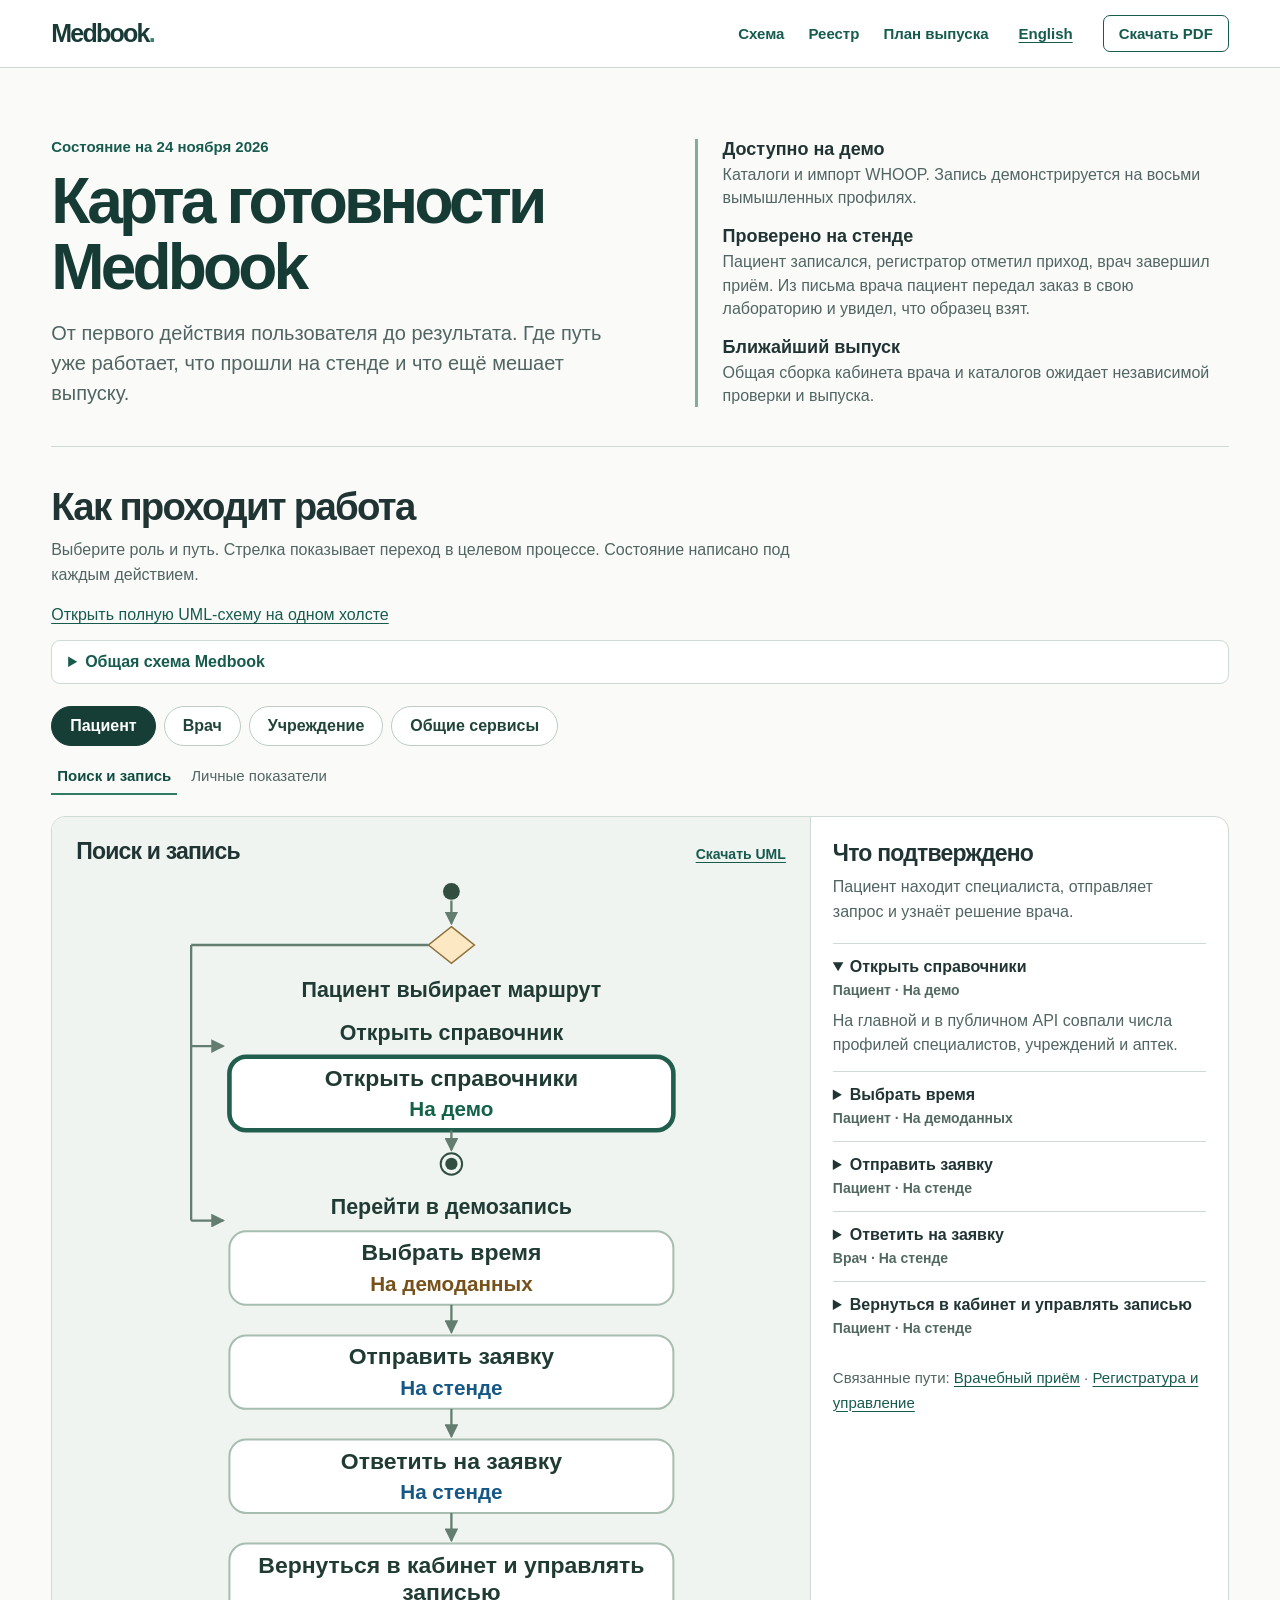
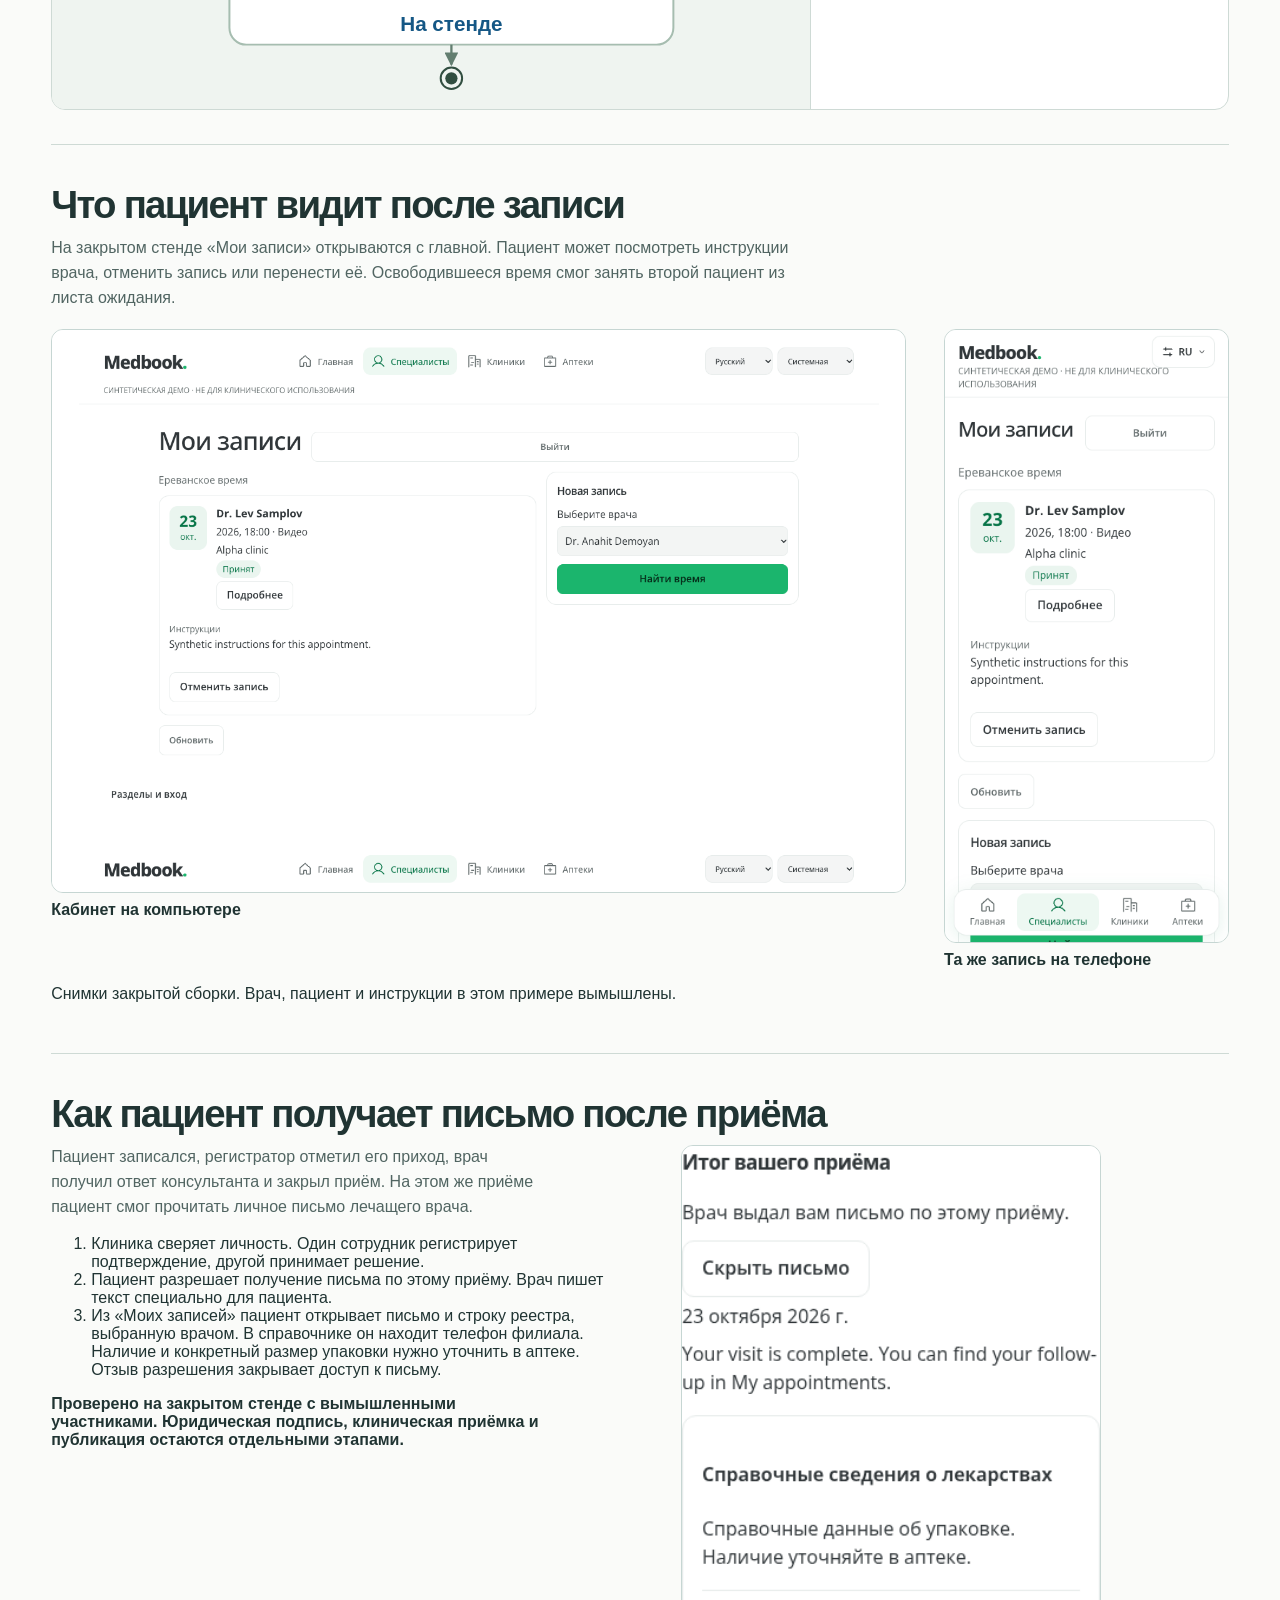
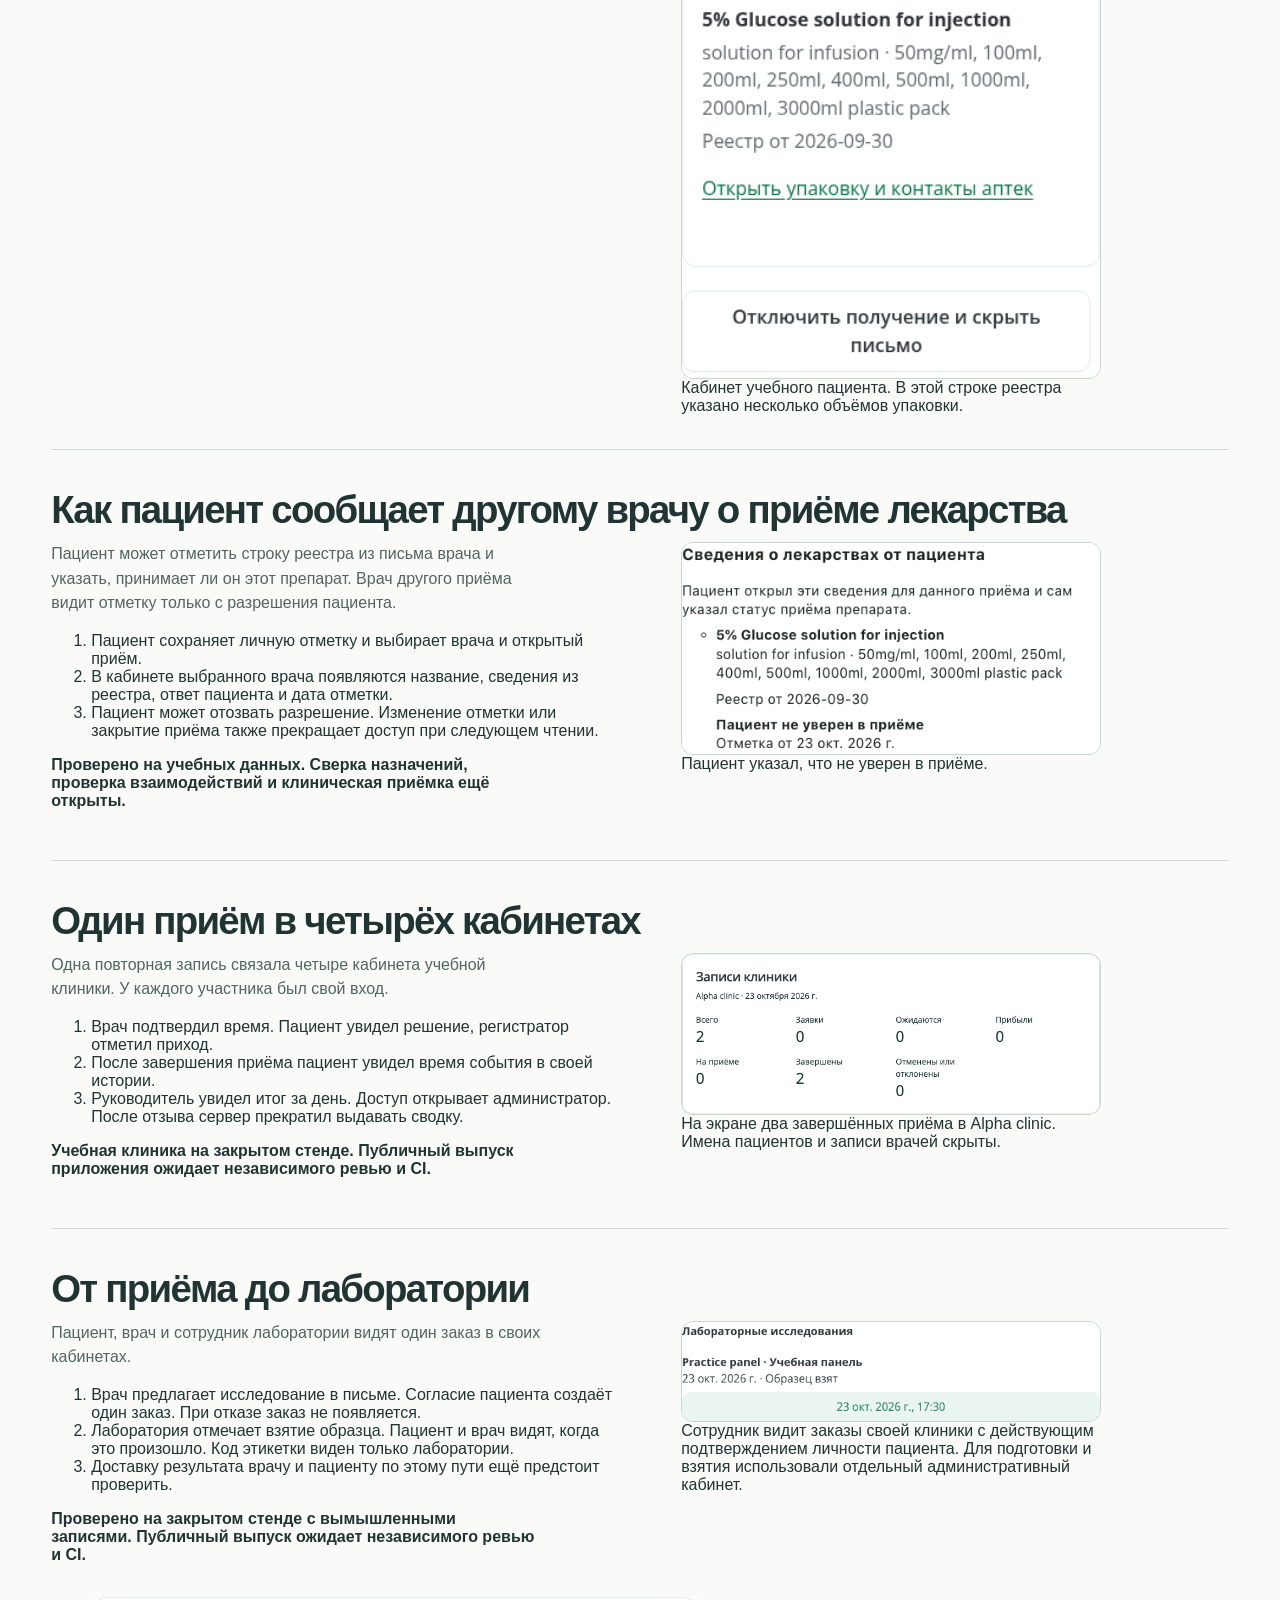
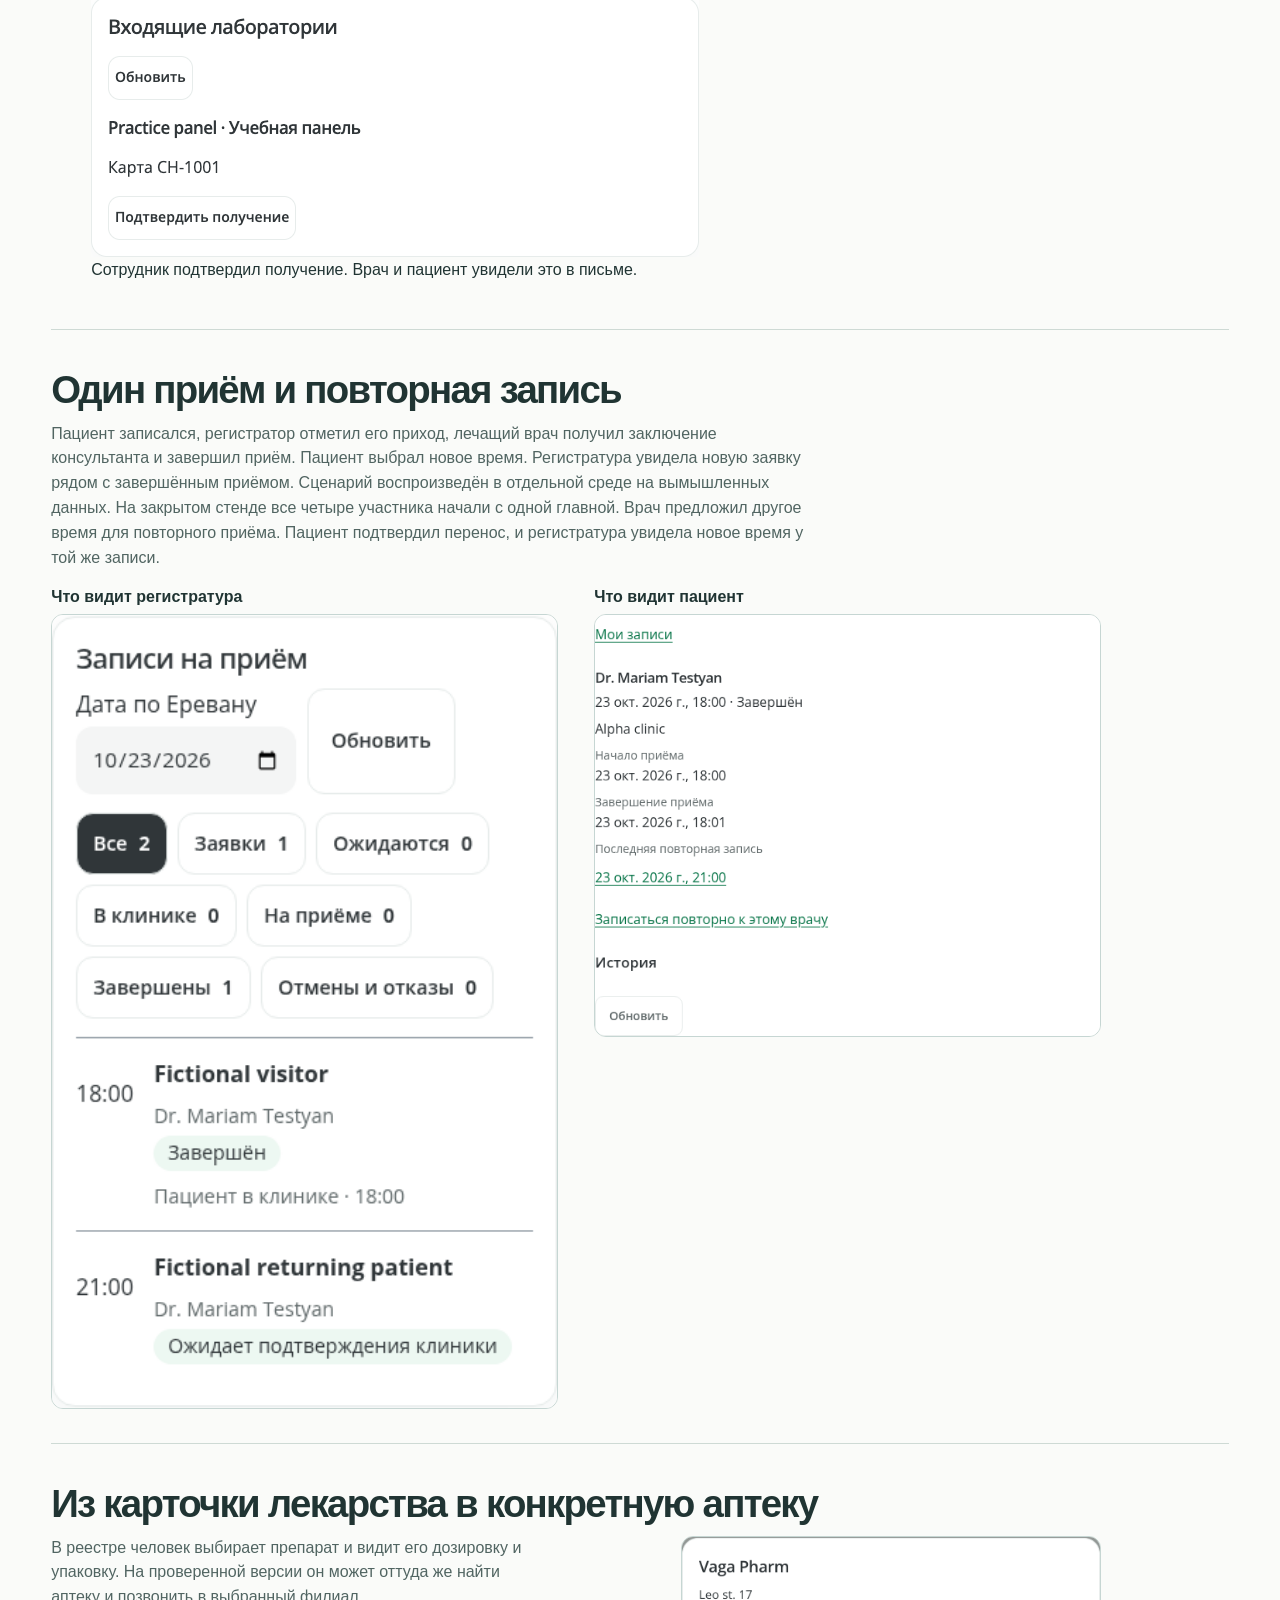
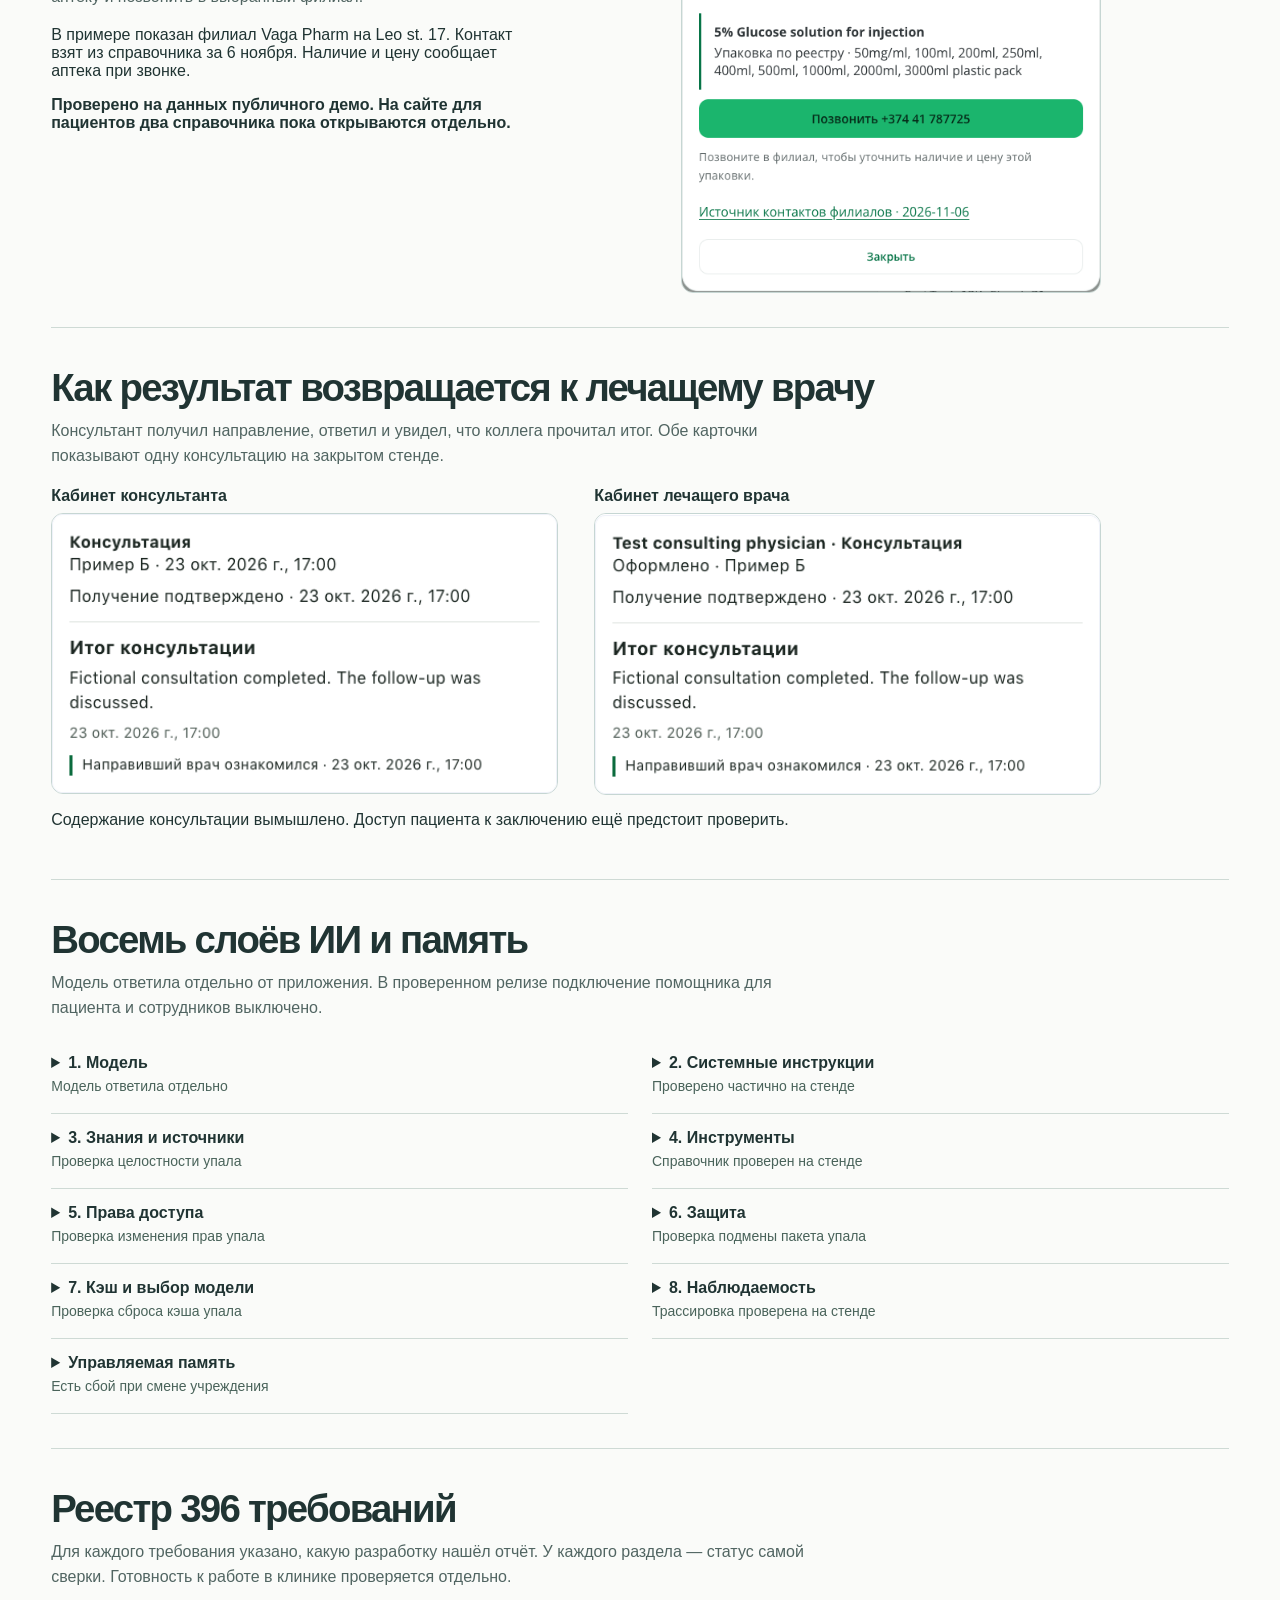
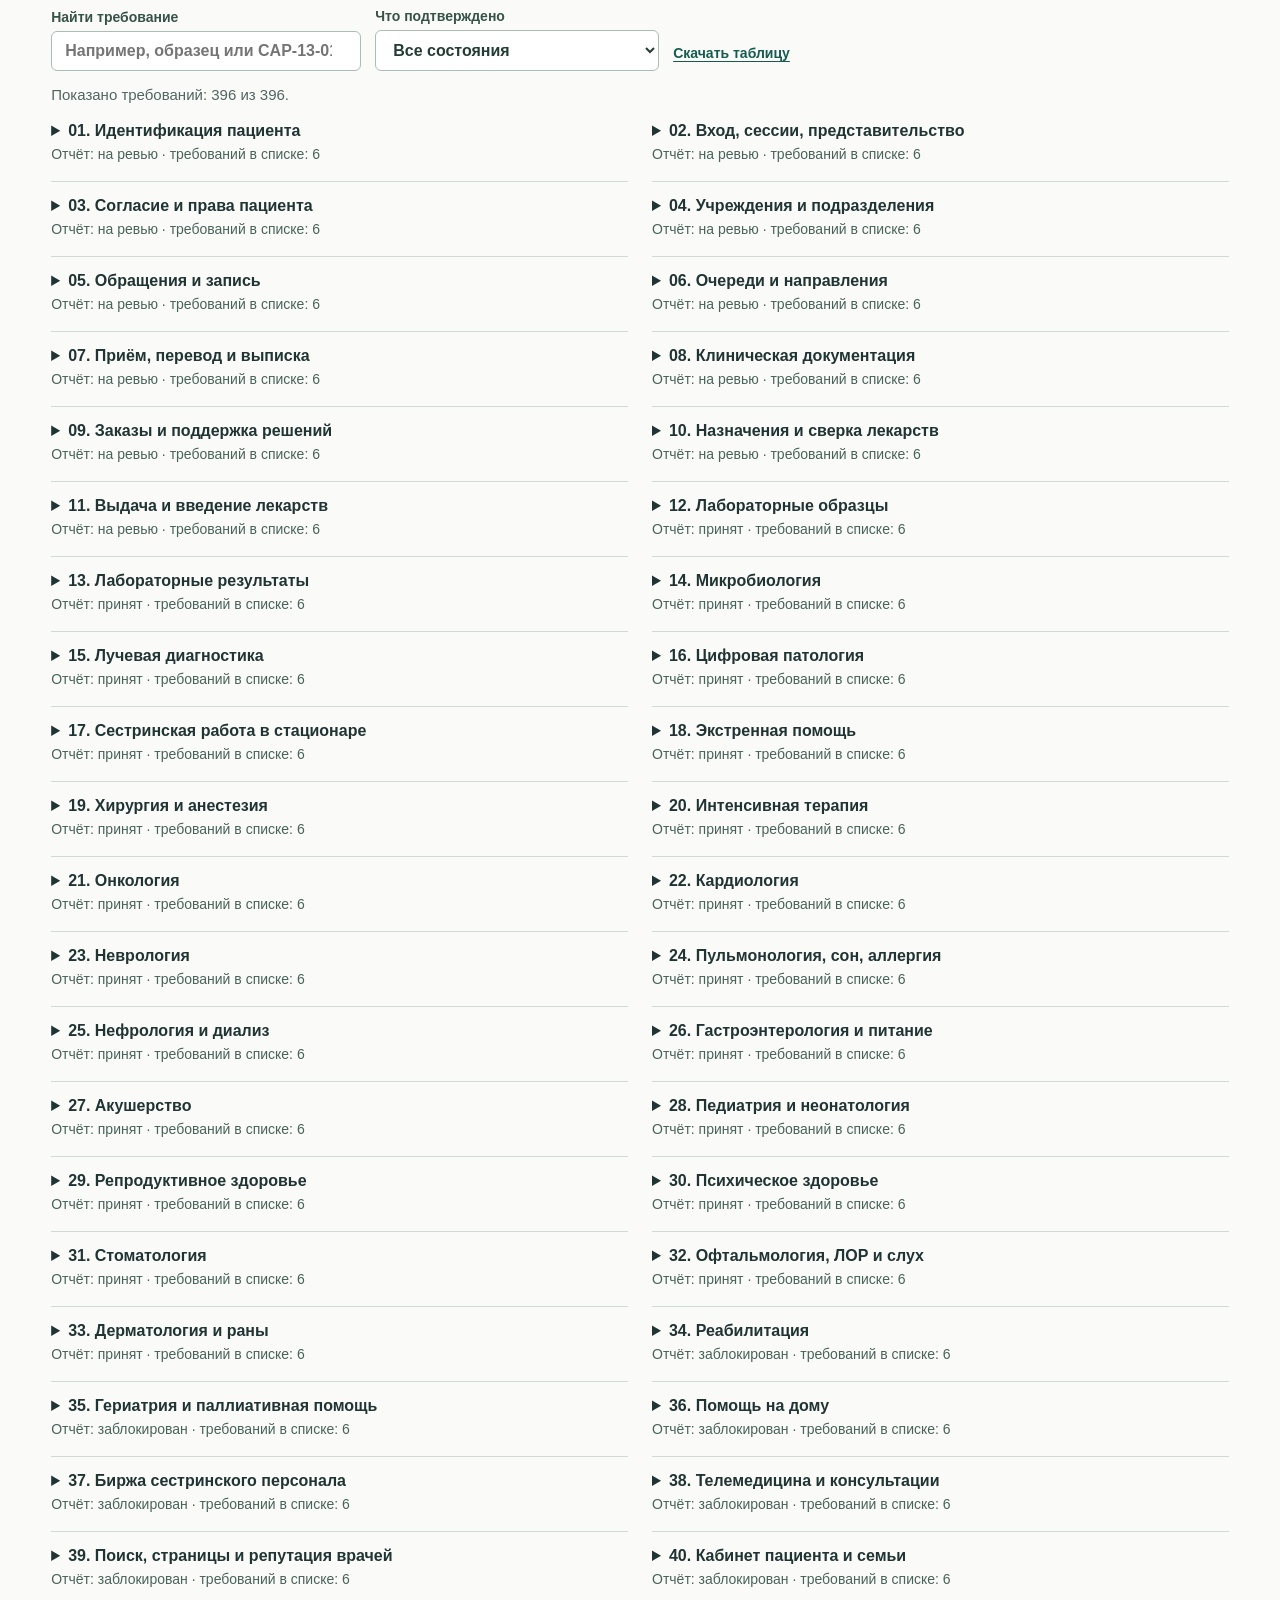
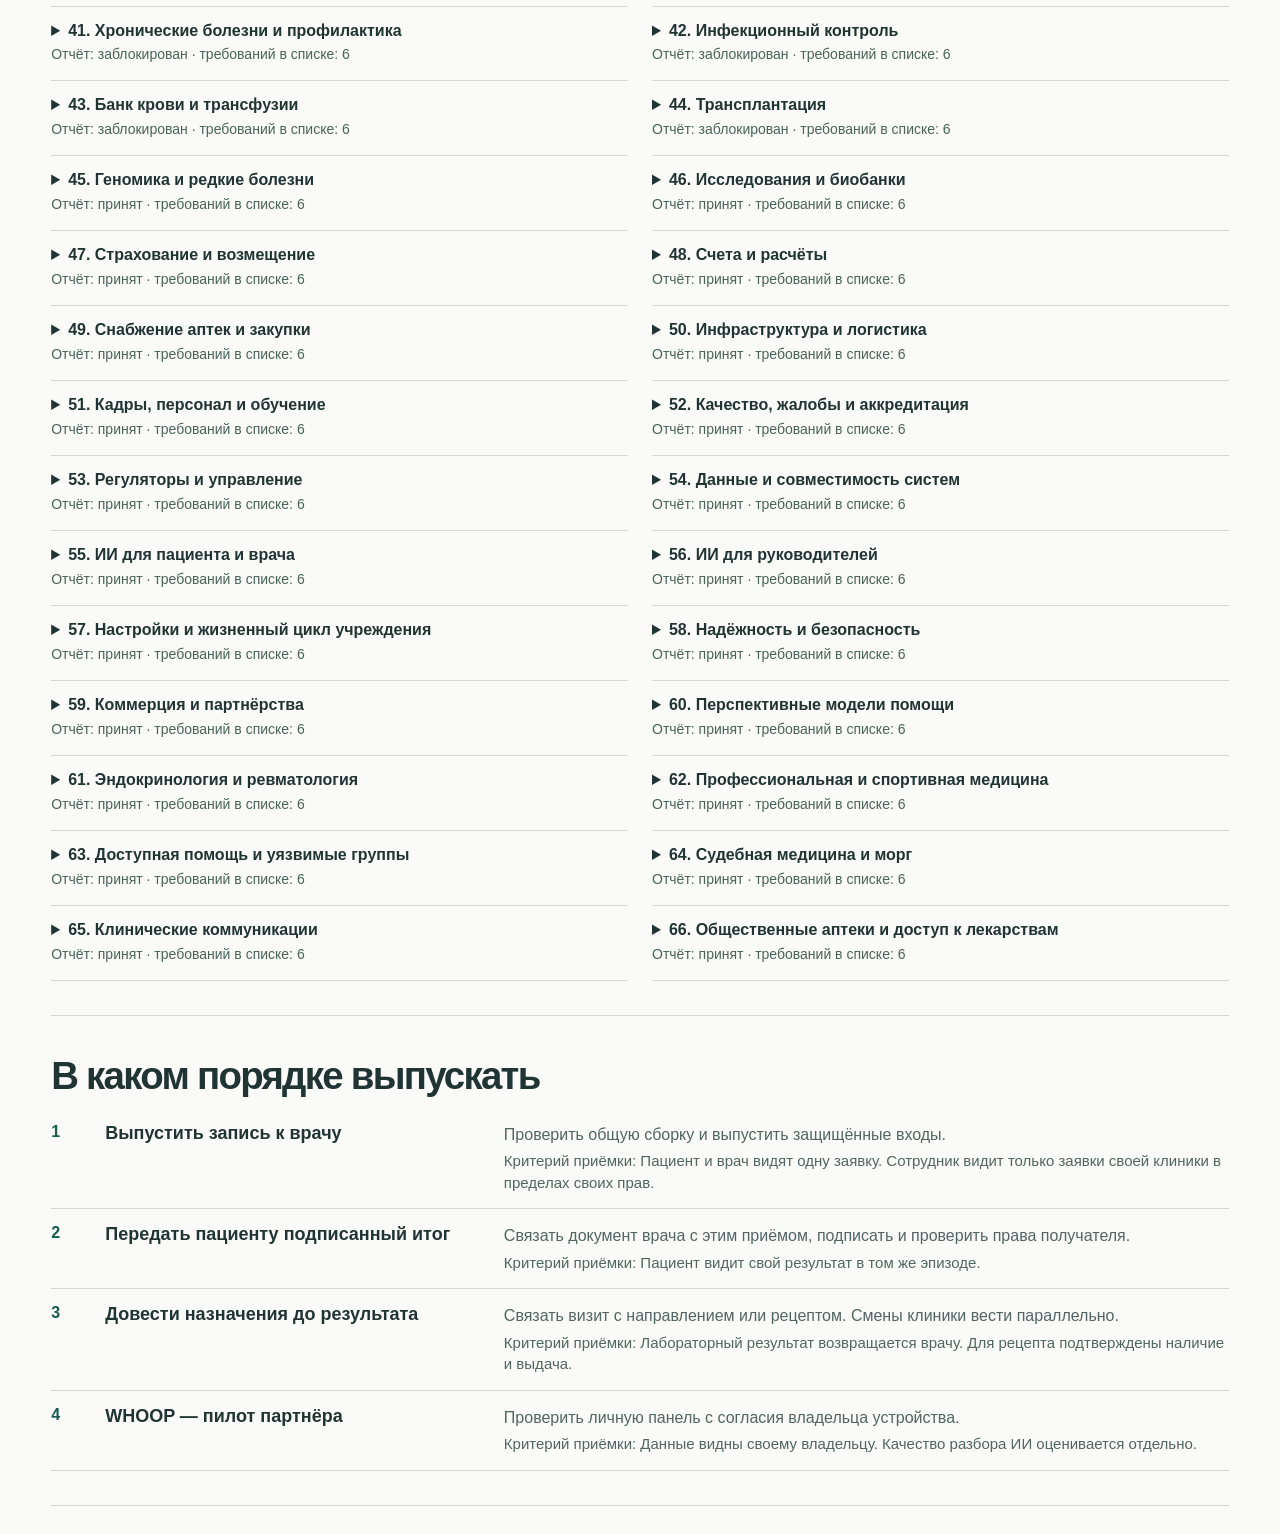
==== commit b83faf2c: "Show who can receive a patient-approved investigation at their own clinic" ====
--- a/index.html
+++ b/index.html
@@ -1,7 +1,7 @@
 <!doctype html><html lang="ru"><head><meta charset="utf-8"><meta name="viewport" content="width=device-width,initial-scale=1"><meta name="robots" content="noindex,nofollow"><meta name="theme-color" content="#123c39"><title>Medbook · Карта готовности</title><link rel="stylesheet" href="style.css"><link rel="stylesheet" href="language.css"><script defer src="app.js"></script></head>
 <body><a class="skip" href="#main">К содержанию</a>
 <header><div class="headwrap"><a class="wordmark" href="#overview">Medbook<span>.</span></a><nav aria-label="Разделы страницы"><a href="#overview">Схема</a><a href="#register">Реестр</a><a href="#next">План выпуска</a></nav><a class="language" href="en.html" id="language-switch" data-page="en.html" lang="en" hreflang="en" aria-label="English">English</a><a class="download" href="medbook-readiness.pdf" download>Скачать PDF</a></div></header>
-<main id="main"><section class="intro"><div class="introin"><p class="date">Состояние на 24 ноября 2026</p><h1>Карта готовности<br>Medbook</h1><p class="lead">От первого действия пользователя до результата. Где путь уже работает, что прошли на стенде и что ещё мешает выпуску.</p></div><div class="snapshot"><div><strong>Доступно на демо</strong><span>Каталоги и импорт WHOOP. Запись демонстрируется на восьми вымышленных профилях.</span></div><div><strong>Проверено на стенде</strong><span>Пациент может вернуться в кабинет, открыть инструкции врача и отменить будущую запись. Время снова доступно для записи.</span></div><div><strong>Ближайший выпуск</strong><span>Общая сборка кабинета врача и каталогов ожидает независимой проверки и выпуска.</span></div></div></section>
+<main id="main"><section class="intro"><div class="introin"><p class="date">Состояние на 24 ноября 2026</p><h1>Карта готовности<br>Medbook</h1><p class="lead">От первого действия пользователя до результата. Где путь уже работает, что прошли на стенде и что ещё мешает выпуску.</p></div><div class="snapshot"><div><strong>Доступно на демо</strong><span>Каталоги и импорт WHOOP. Запись демонстрируется на восьми вымышленных профилях.</span></div><div><strong>Проверено на стенде</strong><span>Пациент записался, регистратор отметил приход, врач завершил приём. Из письма врача пациент передал заказ в свою лабораторию и увидел, что образец взят.</span></div><div><strong>Ближайший выпуск</strong><span>Общая сборка кабинета врача и каталогов ожидает независимой проверки и выпуска.</span></div></div></section>
 <section id="overview" class="segment"><h2>Как проходит работа</h2><p class="deck">Выберите роль и путь. Стрелка показывает переход в целевом процессе. Состояние написано под каждым действием.</p><p class="fulllink"><a href="uml.html">Открыть полную UML-схему на одном холсте</a></p><details id="whole"><summary>Общая схема Medbook</summary><div id="all-map"></div><a class="smalllink" href="medbook-full.puml" download>Скачать всю схему PlantUML</a></details><div id="role-tabs" class="tabs" aria-label="Роли"></div><div id="path-tabs" class="paths" aria-label="Пути выбранной роли"></div>
 <div class="flowarea"><div class="drawing"><div class="drawinghead"><h3 id="journey-name"></h3><a id="puml" class="smalllink" download>Скачать UML</a></div><div id="graph"></div></div>
 <aside class="detail" aria-labelledby="proof-title"><h3 id="proof-title">Что подтверждено</h3><p id="journey-goal"></p><div id="steps"></div></aside></div></section>
@@ -9,7 +9,7 @@
 <section class="segment" id="visit-letter"><h2>Как пациент получает письмо после приёма</h2><div class="pharmacy-enquiry"><div><p class="deck">Пациент записался, регистратор отметил его приход, врач получил ответ консультанта и закрыл приём. На этом же приёме пациент смог прочитать личное письмо лечащего врача.</p><ol><li>Клиника сверяет личность. Один сотрудник регистрирует подтверждение, другой принимает решение.</li><li>Пациент разрешает получение письма по этому приёму. Врач пишет текст специально для пациента.</li><li>Из «Моих записей» пациент открывает письмо и строку реестра, выбранную врачом. В справочнике он находит телефон филиала. Наличие и конкретный размер упаковки нужно уточнить в аптеке. Отзыв разрешения закрывает доступ к письму.</li></ol><p><strong>Проверено на закрытом стенде с вымышленными участниками. Юридическая подпись, клиническая приёмка и публикация остаются отдельными этапами.</strong></p></div><figure><img src="letter-patient-ru.png" loading="lazy" alt="Открытое письмо в кабинете тестового пациента"><figcaption>Кабинет учебного пациента. В этой строке реестра указано несколько объёмов упаковки.</figcaption></figure></div></section>
 <section class="segment" id="medicine-sharing"><h2>Как пациент сообщает другому врачу о приёме лекарства</h2><div class="pharmacy-enquiry"><div><p class="deck">Пациент может отметить строку реестра из письма врача и указать, принимает ли он этот препарат. Врач другого приёма видит отметку только с разрешения пациента.</p><ol><li>Пациент сохраняет личную отметку и выбирает врача и открытый приём.</li><li>В кабинете выбранного врача появляются название, сведения из реестра, ответ пациента и дата отметки.</li><li>Пациент может отозвать разрешение. Изменение отметки или закрытие приёма также прекращает доступ при следующем чтении.</li></ol><p><strong>Проверено на учебных данных. Сверка назначений, проверка взаимодействий и клиническая приёмка ещё открыты.</strong></p></div><figure><img src="handoff-doctor-ru.png" loading="lazy" alt="Что видит второй врач"><figcaption>Пациент указал, что не уверен в приёме.</figcaption></figure></div></section>
 <section class="segment" id="clinic-day"><h2>Один приём в четырёх кабинетах</h2><div class="pharmacy-enquiry"><div><p class="deck">Одна повторная запись связала четыре кабинета учебной клиники. У каждого участника был свой вход.</p><ol><li>Врач подтвердил время. Пациент увидел решение, регистратор отметил приход.</li><li>После завершения приёма пациент увидел время события в своей истории.</li><li>Руководитель увидел итог за день. Доступ открывает администратор. После отзыва сервер прекратил выдавать сводку.</li></ol><p><strong>Учебная клиника на закрытом стенде. Публичный выпуск приложения ожидает независимого ревью и CI.</strong></p></div><figure><img src="manager-ru.png" loading="lazy" alt="Сводка руководителя клиники"><figcaption>На экране два завершённых приёма в Alpha clinic. Имена пациентов и записи врачей скрыты.</figcaption></figure></div></section>
-<section class="segment" id="lab-visit"><h2>От приёма до лаборатории</h2><div class="pharmacy-enquiry"><div><p class="deck">В учебной клинике пять кабинетов. Одно исследование связывает троих участников.</p><ol><li>Врач предлагает исследование в письме. Согласие пациента создаёт один заказ. При отказе заказ не появляется.</li><li>Лаборатория отмечает взятие образца. Пациент и врач видят, когда это произошло. Код этикетки виден только лаборатории.</li><li>Доставку результата врачу и пациенту по этому пути ещё предстоит проверить.</li></ol><p><strong>Проверено на закрытом стенде с вымышленными записями. Публичный выпуск ожидает независимого ревью и CI.</strong></p></div><figure><img src="lab-patient-ru.png" loading="lazy" alt="Что видит пациент"><figcaption>Учебный сотрудник лаборатории вошёл с правами администратора. Отдельный доступ сотрудника своей клиники ещё не проверен.</figcaption></figure></div></section>
+<section class="segment" id="lab-visit"><h2>От приёма до лаборатории</h2><div class="pharmacy-enquiry"><div><p class="deck">Пациент, врач и сотрудник лаборатории видят один заказ в своих кабинетах.</p><ol><li>Врач предлагает исследование в письме. Согласие пациента создаёт один заказ. При отказе заказ не появляется.</li><li>Лаборатория отмечает взятие образца. Пациент и врач видят, когда это произошло. Код этикетки виден только лаборатории.</li><li>Доставку результата врачу и пациенту по этому пути ещё предстоит проверить.</li></ol><p><strong>Проверено на закрытом стенде с вымышленными записями. Публичный выпуск ожидает независимого ревью и CI.</strong></p></div><figure><img src="lab-patient-ru.png" loading="lazy" alt="Что видит пациент"><figcaption>Сотрудник видит заказы своей клиники с действующим подтверждением личности пациента. Для подготовки и взятия использовали отдельный административный кабинет.</figcaption></figure></div><figure><img src="lab-employee-ru.png" loading="lazy" width="608" style="max-width:100%;height:auto" alt="Входящие сотрудника своей лаборатории"><figcaption>Сотрудник подтвердил получение. Врач и пациент увидели это в письме.</figcaption></figure></section>
 <section class="segment" id="return-visit"><h2>Один приём и повторная запись</h2><p class="deck">Пациент записался, регистратор отметил его приход, лечащий врач получил заключение консультанта и завершил приём. Пациент выбрал новое время. Регистратура увидела новую заявку рядом с завершённым приёмом. Сценарий воспроизведён в отдельной среде на вымышленных данных. На закрытом стенде все четыре участника начали с одной главной. Врач предложил другое время для повторного приёма. Пациент подтвердил перенос, и регистратура увидела новое время у той же записи.</p><div class="consult-screens"><figure><figcaption>Что видит регистратура</figcaption><picture><source media="(max-width: 640px)" srcset="return-desk-ru-mobile.png"><img loading="lazy" src="return-desk-ru-desktop.png" alt="Регистратура одной клиники на тестовых записях"></picture></figure><figure><figcaption>Что видит пациент</figcaption><picture><source media="(max-width: 640px)" srcset="return-patient-ru-mobile.png"><img loading="lazy" src="return-patient-ru-desktop.png" alt="Завершённый приём в кабинете тестового пациента"></picture></figure></div></section>
 <section class="segment" id="pharmacy-enquiry"><h2>Из карточки лекарства в конкретную аптеку</h2><div class="pharmacy-enquiry"><div><p class="deck">В реестре человек выбирает препарат и видит его дозировку и упаковку. На проверенной версии он может оттуда же найти аптеку и позвонить в выбранный филиал.</p><p>В примере показан филиал Vaga Pharm на Leo st. 17. Контакт взят из справочника за 6 ноября. Наличие и цену сообщает аптека при звонке.</p><p><strong>Проверено на данных публичного демо. На сайте для пациентов два справочника пока открываются отдельно.</strong></p></div><figure><picture><source media="(max-width: 640px)" srcset="pharmacy-ru-mobile.png"><img loading="lazy" src="pharmacy-ru-desktop.png" alt="Телефон филиала и упаковка из реестра"></picture></figure></div></section>
 <section class="segment" id="consultation"><h2>Как результат возвращается к лечащему врачу</h2><p class="deck">Консультант получил направление, ответил и увидел, что коллега прочитал итог. Обе карточки показывают одну консультацию на закрытом стенде.</p><div class="consult-screens"><figure><figcaption>Кабинет консультанта</figcaption><picture><source media="(max-width: 640px)" srcset="consult-receiver-ru-mobile.png"><img loading="lazy" src="consult-receiver-ru-desktop.png" alt="Кабинет консультанта"></picture></figure><figure><figcaption>Кабинет лечащего врача</figcaption><picture><source media="(max-width: 640px)" srcset="consult-sender-ru-mobile.png"><img loading="lazy" src="consult-sender-ru-desktop.png" alt="Кабинет лечащего врача"></picture></figure></div><p>Содержание консультации вымышлено. Доступ пациента к заключению ещё предстоит проверить.</p></section>
@@ -20,4 +20,4 @@
 <section id="next" class="segment"><h2>В каком порядке выпускать</h2><div id="road"></div></section>
 <section class="segment sources"><h2>Основания и дата</h2><p>Публичные экраны, серверные агрегаты и версия демо сверены 23 ноября. Путь от главной страницы до завершения приёма проверен 24 ноября в 00:28 по Еревану на закрытом HTTPS-стенде с вымышленными пациентами. В 00:53 врач подтвердил свою запись по тому же приёму. Выдача заключения пациенту остаётся открытой. В 01:47 по Еревану два пациента прошли сценарий переноса и листа ожидания. Для выпуска общей сборки ещё нужны независимое ревью и штатная проверка CI. В реестре использованы шесть отчётов по исходным требованиям. Четыре приняты, один на ревью, один заблокирован. Карта отражает этот срез.</p><a href="medbook-readiness.pdf">Открыть полную презентацию</a></section>
 </main><footer>Medbook · Готовность продукта · 24 ноября 2026</footer>
-<script type="application/json" id="dataset">{"flows":[{"key":"care","name":"Поиск и запись","goal":"Пациент находит специалиста, отправляет запрос и узнаёт решение врача.","steps":[{"role":"Пациент","label":"Открыть справочники","state":"live","proof":"На главной и в публичном API совпали числа профилей специалистов, учреждений и аптек."},{"role":"Пациент","label":"Выбрать время","state":"demo","proof":"Восемь вымышленных профилей позволяют выбрать слот с телефона и компьютера. Реальное расписание специалистов из справочника не подключено."},{"role":"Пациент","label":"Отправить заявку","state":"stand","proof":"Регистратор выбранной клиники получил одну заявку. Когда ответ сервера потерялся, пациент нашёл её в своём кабинете с первой отправки."},{"role":"Врач","label":"Ответить на заявку","state":"stand","proof":"Врач предложил свободное время. Пациент принял его в кабинете, и регистратура увидела новое время у той же записи."},{"role":"Пациент","label":"Вернуться в кабинет и управлять записью","state":"stand","proof":"Пациент записался повторно к тому же врачу из завершённого визита. В кабинете сохранились обе записи. Новая заявка дошла до врача и регистратуры."}],"spec":["IF","Пациент выбирает маршрут","Открыть справочник",[0],"Перейти в демозапись",[1,2,3,4]]},{"key":"visit","name":"Врачебный приём","goal":"От принятой заявки до итоговой записи, которую пациент может открыть.","steps":[{"role":"Врач, пациент и регистратор","label":"Провести зарегистрированный приём","state":"stand","proof":"На одной записи пациент прошёл регистрацию, врач открыл приём и получил ответ консультанта. После закрытия пациент и регистратор увидели завершение."},{"role":"Врач","label":"Изменить часы приёма","state":"stand","proof":"Пациент и регистратура увидели, что время закрыто. В другой клинике запись продолжалась."},{"role":"Два врача","label":"Обменяться итогом консультации","state":"stand","proof":"Консультант передал итог. Лечащий врач прочитал его в исходном приёме и подтвердил просмотр. Консультант увидел отметку."},{"role":"Врач и пациент","label":"Провести видеоприём","state":"part","proof":"Есть страницы обоих участников и сервер визита. На основном демо проверенные адреса закрыты. Звонок двух участников там не подтверждён."},{"role":"Пациент","label":"Прочитать письмо врача","state":"stand","proof":"С согласия пациента письмо открылось. Из письма он нашёл строку реестра и телефон аптеки."}],"spec":["MID",[0],"Цель работы","Расписание",[1],"Приём",[2,4],"Видеоконсультация",[3]]},{"key":"whoop","name":"Личные данные WHOOP","goal":"От согласия владельца устройства до его личных измерений и разбора.","steps":[{"role":"Пациент","label":"Подключить свой аккаунт WHOOP","state":"live","proof":"На сервере зафиксировано одно активное подключение. Личность владельца по этим данным определить нельзя."},{"role":"Сервер","label":"Сохранить измерения","state":"live","proof":"Записаны 22 события сна, 16 восстановления и 20 циклов. Завершены восемь синхронизаций. Последняя — 22 ноября в 16:53 по Еревану."},{"role":"Пациент","label":"Открыть только свои данные","state":"stand","proof":"На стенде два тестовых пациента были изолированы. На демо запрос без входа отклонён. Как выглядит полная панель у двух реальных пользователей, ещё не проверено."},{"role":"ИИ","label":"Объяснить динамику","state":"off","proof":"На действующем демо для WHOOP отсутствует подключение модели, в журнале запросов ИИ — ноль записей."}],"spec":["SEQ",[0,1,2,3]]},{"key":"staff","name":"Клиника и смены","goal":"Как два сотрудника видят решение руководителя и проверяют своё расписание.","steps":[{"role":"Сотрудник","label":"Принять приглашение","state":"stand","proof":"На закрытом стенде приглашение привело к действующей сессии сотрудника."},{"role":"Сотрудник","label":"Посмотреть свою смену","state":"stand","proof":"Сотрудник увидел свою смену. Его сессия не открывала врачебный кабинет."},{"role":"Два сотрудника","label":"Запросить и принять обмен","state":"stand","proof":"Обмен создан и принят в двух отдельных сессиях сотрудников."},{"role":"Руководитель","label":"Одобрить заявку","state":"stand","proof":"Оба сотрудника увидели решение руководителя. При потере ответа кабинет отличил собственное решение от решения второго руководителя."},{"role":"Учреждение и сотрудники","label":"Сверить смену с опубликованным графиком","state":"stand","proof":"Оба сотрудника увидели номер версии, назначенного коллегу и отзыв графика. Публикацию выполнил модуль планирования на стенде. Публичный кабинет руководителя закрыт."}],"spec":["SEQ",[0,1,2,3,4]]},{"key":"medication","name":"Назначения и аптеки","goal":"От реестра препаратов до безопасного назначения, реального наличия и выдачи.","steps":[{"role":"Пациент","label":"Найти препарат и филиал","state":"live","proof":"Доступны датированный реестр лекарств и справочник аптек. Есть источник, сведения об упаковке и дозировке при наличии в реестре."},{"role":"Врач","label":"Сверить назначения разных врачей","state":"part","proof":"Есть код сверки, авторизации рецепта и проверки взаимодействий. У последних двух есть независимое ревью. Полный маршрут по общей карте не принят."},{"role":"Врач","label":"Оценить конфликт или замену","state":"gap","proof":"Нужны единый список с авторством, проверенные правила и решение врача, видимое пациенту. Клиническая приёмка остаётся открытой."},{"role":"Аптека","label":"Подтвердить остаток и цену","state":"gap","proof":"На стенде пациент нашёл телефон филиала прямо из карточки препарата. Остатки и цену для этой упаковки аптека подтверждает по телефону."},{"role":"Фармацевт","label":"Отпустить препарат по назначению","state":"gap","proof":"Есть части для запасов и выдачи. Полный отпуск конкретного рецепта и обновление статуса пациента на демо не проверены."}],"spec":["SEQ",[0,1,2,3,4]]},{"key":"lab","name":"Лаборатория","goal":"От направления на анализ до получения результата лечащим врачом.","steps":[{"role":"Врач и пациент","label":"Назначить исследование","state":"stand","proof":"В учебной клинике врач предложил исследование. После согласия пациента появился один заказ. При отказе заказ не создавался."},{"role":"Лаборант","label":"Зарегистрировать образец","state":"stand","proof":"После взятия образца пациент и врач увидели дату и статус в своём кабинете. Код этикетки остался у лаборатории."},{"role":"Лаборант","label":"Проверить рабочий список и результат","state":"part","proof":"Файлы рабочего списка и валидации полностью совпали с принятыми исходниками. У компонентов есть тесты. Публичный вход лаборатории вернул 404."},{"role":"Врач","label":"Получить выпущенное заключение","state":"gap","proof":"Прогон от образца до выдачи результата нужному врачу в опубликованном кабинете не найден."}],"spec":["SEQ",[0,1,2,3]]},{"key":"clinic","name":"Регистратура и управление","goal":"От освобождения слота до работы с кадровыми, закупочными и финансовыми операциями.","steps":[{"role":"Регистратура","label":"Отметить прибытие пациента","state":"stand","proof":"Регистратор отметил прибытие на очный приём. Пациент и врач увидели отметку. Другая клиника не получила эту запись."},{"role":"Руководитель","label":"Вести персонал и заявки на услуги","state":"stand","proof":"Руководитель видит загрузку своей клиники рядом со сменами. После завершения приёма сводка совпала с регистратурой. Проверен отзыв доступа."},{"role":"Закупщик","label":"Проверить закупку и комиссию","state":"stand","proof":"На отдельном стенде проверены доступ к закупке, раскрытие комиссии и отказ пользователю другого учреждения."},{"role":"Склад и бухгалтерия","label":"Сверить поставку, оплату и остаток","state":"part","proof":"В релизе есть приём партий, движение, отзыв запасов, прогноз, цены и учёт. Подтверждения полной поставки и реального платежа нет."}],"spec":["MULTI","Операция учреждения",[["Регистратура",[0]],["Кадры",[1]],["Снабжение и расчёты",[2,3]]]]},{"key":"ai","name":"Помощник Medbook","goal":"От разрешённого вопроса до ответа модели с источниками и контролем доступа.","steps":[{"role":"Пользователь","label":"Задать вопрос под своей ролью","state":"stand","proof":"Механизм ролевых инструкций и сессий проверялся на стенде приложения. Публичный вход в общий помощник при сверке вернул 404."},{"role":"Шлюз ИИ","label":"Подобрать источники и инструменты","state":"stand","proof":"Шлюз указал источник ответа, использовал сохранённую версию документа и отклонил изменённый источник."},{"role":"Шлюз ИИ","label":"Проверить права, память и кэш","state":"stand","proof":"На закрытом стенде повторно проверены смена прав и учреждения, сброс кэша и изоляция сохранённых предпочтений."},{"role":"Модель","label":"Ответить в приложении","state":"off","proof":"Отдельный сервис модели дал короткий ответ. Привязки модели к пациентскому и служебному интерфейсам в проверенном релизе выключены."},{"role":"Команда","label":"Принять качество по ролям","state":"gap","proof":"Шлюз прошёл две серии проверок на одной сборке: 112 из 112 и 155 из 155. Качество ответов живой модели для каждой роли ещё предстоит принять."}],"spec":["SEQ",[0,1,2,3,4]]},{"key":"release","name":"Сборка и выпуск","goal":"Как проверенный пользовательский путь попадёт на общую точку входа Medbook.","steps":[{"role":"Разработка","label":"Соединить две принятые ветви","state":"stand","proof":"Собраны каталоги, ограниченный кабинет врача и изменения WHOOP. Единственный конфликт был в файле проверок."},{"role":"Интеграция","label":"Пройти путь по ролям","state":"stand","proof":"23 ноября в 14:49 по Еревану проверены заявка и ответ врача, изоляция ролей и обмен сменой на объединённой сборке."},{"role":"Ревью","label":"Проверить общую сборку независимо","state":"gap","proof":"Два исходных набора прошли независимое ревью. Отдельного решения по новой общей сборке на момент среза нет."},{"role":"Выпуск","label":"Пройти штатную проверку релиза","state":"hold","proof":"В одной из проверок сбор подтверждений занял 48 секунд при лимите 25. Для объединённой версии штатная проверка и разрешение выпуска не подтверждены."},{"role":"Пользователь","label":"Повторить сценарий на опубликованной версии","state":"gap","proof":"Публичное демо при сверке работало на предыдущем релизе. Итоговый тест после публикации ещё предстоит."}],"spec":["SEQ",[0,1,2,3,4]]}],"register":[{"id":"CAP-01-01","dom":1,"section":"Идентификация пациента","title":"Завести временную карту пациента","original":"Register a provisional patient","state":"В составе прежней сборки","review":"На ревью","match":"Вне этой выборки","found":true},{"id":"CAP-01-02","dom":1,"section":"Идентификация пациента","title":"Подтвердить право на существующую карту","original":"Claim an existing chart","state":"Найдена разработка","review":"На ревью","match":"Вне этой выборки","found":true},{"id":"CAP-01-03","dom":1,"section":"Идентификация пациента","title":"Объединить дубли карт","original":"Merge duplicate records","state":"Найдена разработка","review":"На ревью","match":"Вне этой выборки","found":true},{"id":"CAP-01-04","dom":1,"section":"Идентификация пациента","title":"Исправить ошибочное объединение","original":"Correct a mistaken merge","state":"Найдена разработка","review":"На ревью","match":"Вне этой выборки","found":true},{"id":"CAP-01-05","dom":1,"section":"Идентификация пациента","title":"Вести персональные и контактные данные","original":"Manage demographics and contacts","state":"Найдена разработка","review":"На ревью","match":"Вне этой выборки","found":true},{"id":"CAP-01-06","dom":1,"section":"Идентификация пациента","title":"Установить личность экстренного пациента","original":"Reconcile an unknown emergency identity","state":"Найдена разработка","review":"На ревью","match":"Вне этой выборки","found":true},{"id":"CAP-02-01","dom":2,"section":"Вход, сессии, представительство","title":"Зарегистрировать и подтвердить аккаунт","original":"Register and verify a digital account","state":"Найдена разработка","review":"На ревью","match":"Вне этой выборки","found":true},{"id":"CAP-02-02","dom":2,"section":"Вход, сессии, представительство","title":"Настроить факторы входа и восстановить доступ","original":"Enroll login factors and recover access","state":"Найдена разработка","review":"На ревью","match":"Вне этой выборки","found":true},{"id":"CAP-02-03","dom":2,"section":"Вход, сессии, представительство","title":"Пригласить сотрудника и закрыть доступ при увольнении","original":"Invite and offboard staff","state":"Найдена разработка","review":"На ревью","match":"Вне этой выборки","found":true},{"id":"CAP-02-04","dom":2,"section":"Вход, сессии, представительство","title":"Управлять устройствами и сессиями","original":"Manage devices and sessions","state":"Реализация не подтверждена","review":"На ревью","match":"Вне этой выборки","found":false},{"id":"CAP-02-05","dom":2,"section":"Вход, сессии, представительство","title":"Назначить представителя пациента","original":"Delegate patient representation","state":"Найдена разработка","review":"На ревью","match":"Вне этой выборки","found":true},{"id":"CAP-02-06","dom":2,"section":"Вход, сессии, представительство","title":"Пересмотреть опеку и дееспособность","original":"Review guardianship/capacity transitions","state":"Найдена разработка","review":"На ревью","match":"Вне этой выборки","found":true},{"id":"CAP-03-01","dom":3,"section":"Согласие и права пациента","title":"Получить согласие на конкретную цель","original":"Capture purpose-specific consent","state":"Найдена разработка","review":"На ревью","match":"Вне этой выборки","found":true},{"id":"CAP-03-02","dom":3,"section":"Согласие и права пациента","title":"Отозвать или изменить согласие","original":"Withdraw or amend consent","state":"Найдена разработка","review":"На ревью","match":"Вне этой выборки","found":true},{"id":"CAP-03-03","dom":3,"section":"Согласие и права пациента","title":"Ограничить видимость чувствительных записей","original":"Apply sensitive-record segmentation","state":"Найдена разработка","review":"На ревью","match":"Вне этой выборки","found":true},{"id":"CAP-03-04","dom":3,"section":"Согласие и права пациента","title":"Предоставить пациенту доступ и экспорт","original":"Provide patient access/export","state":"Найдена разработка","review":"На ревью","match":"Вне этой выборки","found":true},{"id":"CAP-03-05","dom":3,"section":"Согласие и права пациента","title":"Обработать запрос на исправление или удаление","original":"Handle correction and deletion requests","state":"В составе прежней сборки","review":"На ревью","match":"Вне этой выборки","found":true},{"id":"CAP-03-06","dom":3,"section":"Согласие и права пациента","title":"Проверить экстренный доступ к карте","original":"Review emergency access","state":"В составе прежней сборки","review":"На ревью","match":"Вне этой выборки","found":true},{"id":"CAP-04-01","dom":4,"section":"Учреждения и подразделения","title":"Описать организации и площадки","original":"Model organizations and facilities","state":"Найдена разработка","review":"На ревью","match":"Вне этой выборки","found":true},{"id":"CAP-04-02","dom":4,"section":"Учреждения и подразделения","title":"Настроить отделения и услуги","original":"Configure departments and services","state":"Найдена разработка","review":"На ревью","match":"Вне этой выборки","found":true},{"id":"CAP-04-03","dom":4,"section":"Учреждения и подразделения","title":"Управлять помещениями, койками и оборудованием","original":"Manage rooms, beds and equipment","state":"Найдена разработка","review":"На ревью","match":"Вне этой выборки","found":true},{"id":"CAP-04-04","dom":4,"section":"Учреждения и подразделения","title":"Проверить лицензии и клинические полномочия","original":"Verify licenses and clinical privileges","state":"Найдена разработка","review":"На ревью","match":"Вне этой выборки","found":true},{"id":"CAP-04-05","dom":4,"section":"Учреждения и подразделения","title":"Оформить временные назначения сотрудников","original":"Manage temporary assignments","state":"Найдена разработка","review":"На ревью","match":"Вне этой выборки","found":true},{"id":"CAP-04-06","dom":4,"section":"Учреждения и подразделения","title":"Опубликовать место работы специалиста","original":"Publish provider affiliations","state":"Найдена разработка","review":"На ревью","match":"Вне этой выборки","found":true},{"id":"CAP-05-01","dom":5,"section":"Обращения и запись","title":"Принимать обращения по разным каналам","original":"Capture enquiries across channels","state":"Найдена разработка","review":"На ревью","match":"Вне этой выборки","found":true},{"id":"CAP-05-02","dom":5,"section":"Обращения и запись","title":"Собирать анкеты до визита","original":"Collect pre-visit forms","state":"Реализация не подтверждена","review":"На ревью","match":"Вне этой выборки","found":false},{"id":"CAP-05-03","dom":5,"section":"Обращения и запись","title":"Совместно бронировать врача, кабинет и оборудование","original":"Book provider/room/equipment together","state":"Найдена разработка","review":"На ревью","match":"Вне этой выборки","found":true},{"id":"CAP-05-04","dom":5,"section":"Обращения и запись","title":"Вести лист ожидания и освободившиеся слоты","original":"Manage waitlists and released slots","state":"В составе прежней сборки","review":"На ревью","match":"Вне этой выборки","found":true},{"id":"CAP-05-05","dom":5,"section":"Обращения и запись","title":"Переносить и отменять запись","original":"Reschedule and cancel appointments","state":"Найдена разработка","review":"На ревью","match":"Вне этой выборки","found":true},{"id":"CAP-05-06","dom":5,"section":"Обращения и запись","title":"Планировать групповые и повторные приёмы","original":"Plan group and recurring care","state":"Найдена разработка","review":"На ревью","match":"Вне этой выборки","found":true},{"id":"CAP-06-01","dom":6,"section":"Очереди и направления","title":"Регистрировать прибытие и направлять пациента","original":"Check in and route patients","state":"Реализация не подтверждена","review":"На ревью","match":"Вне этой выборки","found":false},{"id":"CAP-06-02","dom":6,"section":"Очереди и направления","title":"Управлять приоритетом и срочными обращениями","original":"Prioritize queues and urgent insertion","state":"Найдена разработка","review":"На ревью","match":"Вне этой выборки","found":true},{"id":"CAP-06-03","dom":6,"section":"Очереди и направления","title":"Оформлять внутренние и внешние направления","original":"Create internal and external referrals","state":"Найдена разработка","review":"На ревью","match":"Вне этой выборки","found":true},{"id":"CAP-06-04","dom":6,"section":"Очереди и направления","title":"Отслеживать выполнение направления","original":"Track referral closure","state":"Найдена разработка","review":"На ревью","match":"Вне этой выборки","found":true},{"id":"CAP-06-05","dom":6,"section":"Очереди и направления","title":"Координировать маршрут по нескольким службам","original":"Coordinate multi-service pathways","state":"Найдена разработка","review":"На ревью","match":"Вне этой выборки","found":true},{"id":"CAP-06-06","dom":6,"section":"Очереди и направления","title":"Организовать доступный транспорт и переводчика","original":"Arrange accessible transport/interpreters","state":"Найдена разработка","review":"На ревью","match":"Вне этой выборки","found":true},{"id":"CAP-07-01","dom":7,"section":"Приём, перевод и выписка","title":"Открыть амбулаторный, домашний или дистанционный визит","original":"Open outpatient/home/virtual encounters","state":"Найдена разработка","review":"На ревью","match":"Вне этой выборки","found":true},{"id":"CAP-07-02","dom":7,"section":"Приём, перевод и выписка","title":"Оформить госпитализацию и назначить койку","original":"Admit and assign a bed","state":"Найдена разработка","review":"На ревью","match":"Вне этой выборки","found":true},{"id":"CAP-07-03","dom":7,"section":"Приём, перевод и выписка","title":"Передать пациента другой команде или отделению","original":"Transfer care or location","state":"Найдена разработка","review":"На ревью","match":"Вне этой выборки","found":true},{"id":"CAP-07-04","dom":7,"section":"Приём, перевод и выписка","title":"Отменить ошибочную госпитализацию","original":"Reverse an erroneous admission","state":"Найдена разработка","review":"На ревью","match":"Вне этой выборки","found":true},{"id":"CAP-07-05","dom":7,"section":"Приём, перевод и выписка","title":"Зафиксировать отказ или самостоятельный уход","original":"Record refusal or self-discharge","state":"Найдена разработка","review":"На ревью","match":"Вне этой выборки","found":true},{"id":"CAP-07-06","dom":7,"section":"Приём, перевод и выписка","title":"Выписать пациента с планом дальнейшей помощи","original":"Discharge with continuity actions","state":"Найдена разработка","review":"На ревью","match":"Вне этой выборки","found":true},{"id":"CAP-08-01","dom":8,"section":"Клиническая документация","title":"Вести структурированные и текстовые заметки","original":"Create structured and narrative notes","state":"Найдена разработка","review":"На ревью","match":"Вне этой выборки","found":true},{"id":"CAP-08-02","dom":8,"section":"Клиническая документация","title":"Записывать наблюдения и измерения","original":"Capture observations and measurements","state":"Найдена разработка","review":"На ревью","match":"Вне этой выборки","found":true},{"id":"CAP-08-03","dom":8,"section":"Клиническая документация","title":"Вести проблемы, аллергии и анамнез","original":"Maintain problems, allergies and history","state":"Найдена разработка","review":"На ревью","match":"Вне этой выборки","found":true},{"id":"CAP-08-04","dom":8,"section":"Клиническая документация","title":"Подписывать, совместно заверять и исправлять записи","original":"Sign, co-sign and amend records","state":"Найдена разработка","review":"На ревью","match":"Вне этой выборки","found":true},{"id":"CAP-08-05","dom":8,"section":"Клиническая документация","title":"Согласовывать план лечения между специалистами","original":"Coordinate plans and multidisciplinary review","state":"Найдена разработка","review":"На ревью","match":"Вне этой выборки","found":true},{"id":"CAP-08-06","dom":8,"section":"Клиническая документация","title":"Прикреплять и классифицировать файлы","original":"Attach and classify documents/media","state":"Найдена разработка","review":"На ревью","match":"Вне этой выборки","found":true},{"id":"CAP-09-01","dom":9,"section":"Заказы и поддержка решений","title":"Назначать исследования, процедуры и консультации","original":"Order investigations/procedures/consultations","state":"Найдена разработка","review":"На ревью","match":"Вне этой выборки","found":true},{"id":"CAP-09-02","dom":9,"section":"Заказы и поддержка решений","title":"Использовать наборы назначений с версиями","original":"Use versioned order sets","state":"Найдена разработка","review":"На ревью","match":"Вне этой выборки","found":true},{"id":"CAP-09-03","dom":9,"section":"Заказы и поддержка решений","title":"Планировать повторные и условные назначения","original":"Schedule recurring and conditional orders","state":"Найдена разработка","review":"На ревью","match":"Вне этой выборки","found":true},{"id":"CAP-09-04","dom":9,"section":"Заказы и поддержка решений","title":"Приостанавливать, отменять и заменять назначения","original":"Hold, cancel and replace orders","state":"Найдена разработка","review":"На ревью","match":"Вне этой выборки","found":true},{"id":"CAP-09-05","dom":9,"section":"Заказы и поддержка решений","title":"Проверять клинические ограничения","original":"Evaluate clinical checks","state":"Найдена разработка","review":"На ревью","match":"Вне этой выборки","found":true},{"id":"CAP-09-06","dom":9,"section":"Заказы и поддержка решений","title":"Отслеживать принятие и выполнение","original":"Track acknowledgement and execution","state":"Найдена разработка","review":"На ревью","match":"Вне этой выборки","found":true},{"id":"CAP-10-01","dom":10,"section":"Назначения и сверка лекарств","title":"Сверить домашние и стационарные лекарства","original":"Reconcile home and institutional medicines","state":"Найдена разработка","review":"На ревью","match":"Вне этой выборки","found":true},{"id":"CAP-10-02","dom":10,"section":"Назначения и сверка лекарств","title":"Подготовить и утвердить рецепт","original":"Draft and authorize prescriptions","state":"Найдена разработка","review":"На ревью","match":"Вне этой выборки","found":true},{"id":"CAP-10-03","dom":10,"section":"Назначения и сверка лекарств","title":"Описать дозу и способ применения","original":"Represent dose and administration instructions","state":"Найдена разработка","review":"На ревью","match":"Вне этой выборки","found":true},{"id":"CAP-10-04","dom":10,"section":"Назначения и сверка лекарств","title":"Проверить противопоказания и взаимодействия","original":"Review contraindication/interaction checks","state":"Найдена разработка","review":"На ревью","match":"Вне этой выборки","found":true},{"id":"CAP-10-05","dom":10,"section":"Назначения и сверка лекарств","title":"Оформить продление и замену","original":"Manage renewals and substitutions","state":"Реализация не подтверждена","review":"На ревью","match":"Вне этой выборки","found":false},{"id":"CAP-10-06","dom":10,"section":"Назначения и сверка лекарств","title":"Отправить электронный рецепт и сверить статус","original":"Send e-prescriptions and reconcile status","state":"Найдена разработка","review":"На ревью","match":"Вне этой выборки","found":true},{"id":"CAP-11-01","dom":11,"section":"Выдача и введение лекарств","title":"Проверить рецепт и отпустить препарат","original":"Verify and dispense medication","state":"Найдена разработка","review":"На ревью","match":"Вне этой выборки","found":true},{"id":"CAP-11-02","dom":11,"section":"Выдача и введение лекарств","title":"Подготовить составные или инфузионные препараты","original":"Prepare compounded or infusion products","state":"Найдена разработка","review":"На ревью","match":"Вне этой выборки","found":true},{"id":"CAP-11-03","dom":11,"section":"Выдача и введение лекарств","title":"Сверить пациента и штрихкод у постели","original":"Perform bedside identity/barcode checks","state":"Найдена разработка","review":"На ревью","match":"Вне этой выборки","found":true},{"id":"CAP-11-04","dom":11,"section":"Выдача и введение лекарств","title":"Записать введённую или пропущенную дозу","original":"Document administration or non-administration","state":"Найдена разработка","review":"На ревью","match":"Вне этой выборки","found":true},{"id":"CAP-11-05","dom":11,"section":"Выдача и введение лекарств","title":"Вести учёт контролируемых препаратов","original":"Manage controlled-substance custody","state":"Найдена разработка","review":"На ревью","match":"Вне этой выборки","found":true},{"id":"CAP-11-06","dom":11,"section":"Выдача и введение лекарств","title":"Сверять частичные дозы и возвраты","original":"Reconcile partial doses and returns","state":"Найдена разработка","review":"На ревью","match":"Вне этой выборки","found":true},{"id":"CAP-12-01","dom":12,"section":"Лабораторные образцы","title":"Назначить и подготовить забор материала","original":"Request and prepare specimen collection","state":"Найдена разработка","review":"Принят","match":"Файл отсутствует по указанному пути","found":true},{"id":"CAP-12-02","dom":12,"section":"Лабораторные образцы","title":"Собрать и промаркировать образец","original":"Collect and label specimens","state":"Найдена разработка","review":"Принят","match":"Файл отсутствует по указанному пути","found":true},{"id":"CAP-12-03","dom":12,"section":"Лабораторные образцы","title":"Отследить перевозку и передачу образца","original":"Track transport and custody","state":"Найдена разработка","review":"Принят","match":"Файл отсутствует по указанному пути","found":true},{"id":"CAP-12-04","dom":12,"section":"Лабораторные образцы","title":"Принять, отклонить или повторно взять образец","original":"Receive, reject or recollect specimens","state":"Найдена разработка","review":"Принят","match":"Файл отсутствует по указанному пути","found":true},{"id":"CAP-12-05","dom":12,"section":"Лабораторные образцы","title":"Разделить образец и направить на внешнее исследование","original":"Create aliquots and route reference tests","state":"Найдена разработка","review":"Принят","match":"Файл отсутствует по указанному пути","found":true},{"id":"CAP-12-06","dom":12,"section":"Лабораторные образцы","title":"Сохранить или утилизировать образец","original":"Dispose or retain specimens","state":"Найдена разработка","review":"Принят","match":"Файл отсутствует по указанному пути","found":true},{"id":"CAP-13-01","dom":13,"section":"Лабораторные результаты","title":"Составить рабочие списки и сообщения анализатора","original":"Build worklists and analyzer messages","state":"Модуль есть в релизе","review":"Принят","match":"Содержимое совпало","found":true},{"id":"CAP-13-02","dom":13,"section":"Лабораторные результаты","title":"Провести контроль качества и калибровку","original":"Run quality control and calibration","state":"Найдена разработка","review":"Принят","match":"Файл отсутствует по указанному пути","found":true},{"id":"CAP-13-03","dom":13,"section":"Лабораторные результаты","title":"Проверить численные и качественные результаты","original":"Validate quantitative/qualitative results","state":"Модуль есть в релизе","review":"Принят","match":"Содержимое совпало","found":true},{"id":"CAP-13-04","dom":13,"section":"Лабораторные результаты","title":"Выпустить или исправить заключение","original":"Release and amend reports","state":"Найдена разработка","review":"Принят","match":"Файл отсутствует по указанному пути","found":true},{"id":"CAP-13-05","dom":13,"section":"Лабораторные результаты","title":"Передать критический результат ответственному","original":"Escalate critical results","state":"Найдена разработка","review":"Принят","match":"Файл отсутствует по указанному пути","found":true},{"id":"CAP-13-06","dom":13,"section":"Лабораторные результаты","title":"Разобрать задержанные и повторные результаты","original":"Reconcile delayed/duplicate results","state":"Найдена разработка","review":"Принят","match":"Файл отсутствует по указанному пути","found":true},{"id":"CAP-14-01","dom":14,"section":"Микробиология","title":"Вести посевы и идентификацию микроорганизмов","original":"Track culture and organism workflows","state":"Найдена разработка","review":"Принят","match":"Файл отсутствует по указанному пути","found":true},{"id":"CAP-14-02","dom":14,"section":"Микробиология","title":"Записывать результаты тестов чувствительности","original":"Record susceptibility panels","state":"Найдена разработка","review":"Принят","match":"Файл отсутствует по указанному пути","found":true},{"id":"CAP-14-03","dom":14,"section":"Микробиология","title":"Разбирать загрязнение и смешанные культуры","original":"Handle contamination and mixed cultures","state":"Найдена разработка","review":"Принят","match":"Файл отсутствует по указанному пути","found":true},{"id":"CAP-14-04","dom":14,"section":"Микробиология","title":"Сообщать срочные предварительные находки","original":"Communicate preliminary urgent findings","state":"Найдена разработка","review":"Принят","match":"Файл отсутствует по указанному пути","found":true},{"id":"CAP-14-05","dom":14,"section":"Микробиология","title":"Поддерживать контроль антимикробной терапии","original":"Support stewardship review","state":"Найдена разработка","review":"Принят","match":"Файл отсутствует по указанному пути","found":true},{"id":"CAP-14-06","dom":14,"section":"Микробиология","title":"Готовить сведения об устойчивости","original":"Report resistance surveillance","state":"Найдена разработка","review":"Принят","match":"Файл отсутствует по указанному пути","found":true},{"id":"CAP-15-01","dom":15,"section":"Лучевая диагностика","title":"Планировать исследования по типу оборудования","original":"Schedule modality-specific studies","state":"Найдена разработка","review":"Принят","match":"Файл отсутствует по указанному пути","found":true},{"id":"CAP-15-02","dom":15,"section":"Лучевая диагностика","title":"Сверять рабочие списки и личность пациента","original":"Manage modality worklists and identities","state":"Найдена разработка","review":"Принят","match":"Файл отсутствует по указанному пути","found":true},{"id":"CAP-15-03","dom":15,"section":"Лучевая диагностика","title":"Хранить и получать снимки","original":"Store and retrieve imaging studies","state":"Найдена разработка","review":"Принят","match":"Файл отсутствует по указанному пути","found":true},{"id":"CAP-15-04","dom":15,"section":"Лучевая диагностика","title":"Сравнивать снимки с предыдущими","original":"Read images and compare priors","state":"Найдена разработка","review":"Принят","match":"Файл отсутствует по указанному пути","found":true},{"id":"CAP-15-05","dom":15,"section":"Лучевая диагностика","title":"Составлять и исправлять заключения","original":"Create and amend radiology reports","state":"Найдена разработка","review":"Принят","match":"Файл отсутствует по указанному пути","found":true},{"id":"CAP-15-06","dom":15,"section":"Лучевая диагностика","title":"Учитывать облучение, контраст и реакции","original":"Track exposure, contrast and reactions","state":"Найдена разработка","review":"Принят","match":"Файл отсутствует по указанному пути","found":true},{"id":"CAP-16-01","dom":16,"section":"Цифровая патология","title":"Зарегистрировать ткань и цитологический материал","original":"Accession tissues and cytology","state":"Найдена разработка","review":"Принят","match":"Файл отсутствует по указанному пути","found":true},{"id":"CAP-16-02","dom":16,"section":"Цифровая патология","title":"Отследить вырезку, блоки и стёкла","original":"Track grossing, blocks and slides","state":"Найдена разработка","review":"Принят","match":"Файл отсутствует по указанному пути","found":true},{"id":"CAP-16-03","dom":16,"section":"Цифровая патология","title":"Заказать окраску, иммуногистохимию и молекулярные тесты","original":"Manage stains, IHC and molecular requests","state":"Найдена разработка","review":"Принят","match":"Файл отсутствует по указанному пути","found":true},{"id":"CAP-16-04","dom":16,"section":"Цифровая патология","title":"Хранить цифровые стёкла и аннотации","original":"Store whole-slide imaging and annotations","state":"Найдена разработка","review":"Принят","match":"Файл отсутствует по указанному пути","found":true},{"id":"CAP-16-05","dom":16,"section":"Цифровая патология","title":"Организовать консультацию и второе чтение","original":"Conduct consultations and second readings","state":"Найдена разработка","review":"Принят","match":"Файл отсутствует по указанному пути","found":true},{"id":"CAP-16-06","dom":16,"section":"Цифровая патология","title":"Выпустить структурированное заключение","original":"Release structured pathology reports","state":"Найдена разработка","review":"Принят","match":"Файл отсутствует по указанному пути","found":true},{"id":"CAP-17-01","dom":17,"section":"Сестринская работа в стационаре","title":"Распределить пациентов и задачи по сменам","original":"Assign patients and tasks by shift","state":"Найдена разработка","review":"Принят","match":"Файл отсутствует по указанному пути","found":true},{"id":"CAP-17-02","dom":17,"section":"Сестринская работа в стационаре","title":"Записывать наблюдения и оценки у постели","original":"Record bedside observations and scores","state":"Найдена разработка","review":"Принят","match":"Файл отсутствует по указанному пути","found":true},{"id":"CAP-17-03","dom":17,"section":"Сестринская работа в стационаре","title":"Вести баланс жидкости и оказанный уход","original":"Manage fluid balance and care delivery","state":"Найдена разработка","review":"Принят","match":"Файл отсутствует по указанному пути","found":true},{"id":"CAP-17-04","dom":17,"section":"Сестринская работа в стационаре","title":"Передавать смену и вести обходы","original":"Perform handover and ward rounds","state":"Найдена разработка","review":"Принят","match":"Файл отсутствует по указанному пути","found":true},{"id":"CAP-17-05","dom":17,"section":"Сестринская работа в стационаре","title":"Предотвращать и регистрировать падения и пролежни","original":"Prevent and report falls/pressure injury","state":"Найдена разработка","review":"Принят","match":"Файл отсутствует по указанному пути","found":true},{"id":"CAP-17-06","dom":17,"section":"Сестринская работа в стационаре","title":"Координировать питание, посещения и изоляцию","original":"Coordinate meals, visitors and isolation","state":"Найдена разработка","review":"Принят","match":"Файл отсутствует по указанному пути","found":true},{"id":"CAP-18-01","dom":18,"section":"Экстренная помощь","title":"Принять и классифицировать экстренный вызов","original":"Receive and classify emergency calls","state":"Найдена разработка","review":"Принят","match":"Файл отсутствует по указанному пути","found":true},{"id":"CAP-18-02","dom":18,"section":"Экстренная помощь","title":"Направить бригаду и транспорт","original":"Dispatch crews and transport","state":"Найдена разработка","review":"Принят","match":"Файл отсутствует по указанному пути","found":true},{"id":"CAP-18-03","dom":18,"section":"Экстренная помощь","title":"Вести догоспитальную запись и передачу пациента","original":"Maintain prehospital records and handoff","state":"Найдена разработка","review":"Принят","match":"Файл отсутствует по указанному пути","found":true},{"id":"CAP-18-04","dom":18,"section":"Экстренная помощь","title":"Сортировать пациентов в приёмном отделении","original":"Manage emergency-department triage","state":"Найдена разработка","review":"Принят","match":"Файл отсутствует по указанному пути","found":true},{"id":"CAP-18-05","dom":18,"section":"Экстренная помощь","title":"Документировать реанимацию","original":"Coordinate resuscitation documentation","state":"Найдена разработка","review":"Принят","match":"Файл отсутствует по указанному пути","found":true},{"id":"CAP-18-06","dom":18,"section":"Экстренная помощь","title":"Включить режим массового поступления или сбоя","original":"Activate mass-casualty/downtime mode","state":"Найдена разработка","review":"Принят","match":"Файл отсутствует по указанному пути","found":true},{"id":"CAP-19-01","dom":19,"section":"Хирургия и анестезия","title":"Планировать операции и ресурсы","original":"Plan operating lists and resources","state":"Найдена разработка","review":"Принят","match":"Файл отсутствует по указанному пути","found":true},{"id":"CAP-19-02","dom":19,"section":"Хирургия и анестезия","title":"Оформить предоперационную оценку и согласие","original":"Complete preoperative assessment and consent","state":"Найдена разработка","review":"Принят","match":"Файл отсутствует по указанному пути","found":true},{"id":"CAP-19-03","dom":19,"section":"Хирургия и анестезия","title":"Провести проверку и паузу перед операцией","original":"Perform checklist and time-out","state":"Найдена разработка","review":"Принят","match":"Файл отсутствует по указанному пути","found":true},{"id":"CAP-19-04","dom":19,"section":"Хирургия и анестезия","title":"Вести анестезию и события во время операции","original":"Record anesthesia and intraoperative events","state":"Найдена разработка","review":"Принят","match":"Файл отсутствует по указанному пути","found":true},{"id":"CAP-19-05","dom":19,"section":"Хирургия и анестезия","title":"Учитывать инструменты, салфетки и имплантаты","original":"Track instruments, swabs and implants","state":"Найдена разработка","review":"Принят","match":"Файл отсутствует по указанному пути","found":true},{"id":"CAP-19-06","dom":19,"section":"Хирургия и анестезия","title":"Организовать восстановление и перевод","original":"Manage recovery and postoperative transfer","state":"Найдена разработка","review":"Принят","match":"Файл отсутствует по указанному пути","found":true},{"id":"CAP-20-01","dom":20,"section":"Интенсивная терапия","title":"Вести частые наблюдения","original":"Maintain high-frequency observations","state":"Найдена разработка","review":"Принят","match":"Файл отсутствует по указанному пути","found":true},{"id":"CAP-20-02","dom":20,"section":"Интенсивная терапия","title":"Документировать поддержку органов и устройства","original":"Document organ support and devices","state":"Найдена разработка","review":"Принят","match":"Файл отсутствует по указанному пути","found":true},{"id":"CAP-20-03","dom":20,"section":"Интенсивная терапия","title":"Фиксировать инфузии и подбор дозы","original":"Manage infusions and titration documentation","state":"Найдена разработка","review":"Принят","match":"Файл отсутствует по указанному пути","found":true},{"id":"CAP-20-04","dom":20,"section":"Интенсивная терапия","title":"Согласовывать обходы и цели на день","original":"Coordinate rounds and daily goals","state":"Найдена разработка","review":"Принят","match":"Файл отсутствует по указанному пути","found":true},{"id":"CAP-20-05","dom":20,"section":"Интенсивная терапия","title":"Отслеживать тяжесть и ухудшение состояния","original":"Track severity and deterioration assessments","state":"Найдена разработка","review":"Принят","match":"Файл отсутствует по указанному пути","found":true},{"id":"CAP-20-06","dom":20,"section":"Интенсивная терапия","title":"Обсуждать пределы лечения и информировать семью","original":"Review treatment limits and family communication","state":"Найдена разработка","review":"Принят","match":"Файл отсутствует по указанному пути","found":true},{"id":"CAP-21-01","dom":21,"section":"Онкология","title":"Планировать схемы системной терапии","original":"Plan systemic therapy regimens","state":"Найдена разработка","review":"Принят","match":"Файл отсутствует по указанному пути","found":true},{"id":"CAP-21-02","dom":21,"section":"Онкология","title":"Учитывать суммарную дозу и токсичность","original":"Track cumulative exposure and toxicities","state":"Найдена разработка","review":"Принят","match":"Файл отсутствует по указанному пути","found":true},{"id":"CAP-21-03","dom":21,"section":"Онкология","title":"Организовать онкологический консилиум","original":"Coordinate multidisciplinary tumor boards","state":"Найдена разработка","review":"Принят","match":"Файл отсутствует по указанному пути","found":true},{"id":"CAP-21-04","dom":21,"section":"Онкология","title":"Вести планы и сеансы лучевой терапии","original":"Manage radiation plans and fractions","state":"Найдена разработка","review":"Принят","match":"Файл отсутствует по указанному пути","found":true},{"id":"CAP-21-05","dom":21,"section":"Онкология","title":"Отслеживать перерывы и наблюдение после лечения","original":"Track treatment interruptions and survivorship","state":"Найдена разработка","review":"Принят","match":"Файл отсутствует по указанному пути","found":true},{"id":"CAP-21-06","dom":21,"section":"Онкология","title":"Координировать поддерживающую и паллиативную помощь","original":"Coordinate supportive/palliative care","state":"Найдена разработка","review":"Принят","match":"Файл отсутствует по указанному пути","found":true},{"id":"CAP-22-01","dom":22,"section":"Кардиология","title":"Вести ЭКГ, холтеровские записи и заключения","original":"Manage ECG/Holter acquisition and reports","state":"Найдена разработка","review":"Принят","match":"Файл отсутствует по указанному пути","found":true},{"id":"CAP-22-02","dom":22,"section":"Кардиология","title":"Описывать ЭхоКГ и сосудистые исследования","original":"Document echocardiography and vascular studies","state":"Найдена разработка","review":"Принят","match":"Файл отсутствует по указанному пути","found":true},{"id":"CAP-22-03","dom":22,"section":"Кардиология","title":"Координировать катетеризацию","original":"Coordinate catheterization workflows","state":"Найдена разработка","review":"Принят","match":"Файл отсутствует по указанному пути","found":true},{"id":"CAP-22-04","dom":22,"section":"Кардиология","title":"Наблюдать пациентов с имплантированными устройствами","original":"Manage implanted cardiac-device follow-up","state":"Найдена разработка","review":"Принят","match":"Файл отсутствует по указанному пути","found":true},{"id":"CAP-22-05","dom":22,"section":"Кардиология","title":"Организовать кардиореабилитацию","original":"Coordinate cardiac rehabilitation","state":"Найдена разработка","review":"Принят","match":"Файл отсутствует по указанному пути","found":true},{"id":"CAP-22-06","dom":22,"section":"Кардиология","title":"Вести долгосрочный план наблюдения","original":"Maintain longitudinal cardiovascular plans","state":"Найдена разработка","review":"Принят","match":"Файл отсутствует по указанному пути","found":true},{"id":"CAP-23-01","dom":23,"section":"Неврология","title":"Вести ЭЭГ и нейрофизиологические исследования","original":"Manage EEG and neurophysiology studies","state":"Найдена разработка","review":"Принят","match":"Файл отсутствует по указанному пути","found":true},{"id":"CAP-23-02","dom":23,"section":"Неврология","title":"Координировать помощь при инсульте","original":"Coordinate stroke pathways","state":"Найдена разработка","review":"Принят","match":"Файл отсутствует по указанному пути","found":true},{"id":"CAP-23-03","dom":23,"section":"Неврология","title":"Отслеживать приступы и неврологические симптомы","original":"Track seizures and neurological symptoms","state":"Найдена разработка","review":"Принят","match":"Файл отсутствует по указанному пути","found":true},{"id":"CAP-23-04","dom":23,"section":"Неврология","title":"Вести нейрокогнитивную оценку","original":"Manage neurocognitive assessments","state":"Найдена разработка","review":"Принят","match":"Файл отсутствует по указанному пути","found":true},{"id":"CAP-23-05","dom":23,"section":"Неврология","title":"Согласовывать помощь при хронических заболеваниях","original":"Coordinate chronic neurological care","state":"Найдена разработка","review":"Принят","match":"Файл отсутствует по указанному пути","found":true},{"id":"CAP-23-06","dom":23,"section":"Неврология","title":"Наблюдать пациента после нейрохирургии","original":"Support neurosurgical follow-up","state":"Найдена разработка","review":"Принят","match":"Файл отсутствует по указанному пути","found":true},{"id":"CAP-24-01","dom":24,"section":"Пульмонология, сон, аллергия","title":"Проводить исследование функции лёгких","original":"Manage pulmonary-function testing","state":"Найдена разработка","review":"Принят","match":"Файл отсутствует по указанному пути","found":true},{"id":"CAP-24-02","dom":24,"section":"Пульмонология, сон, аллергия","title":"Организовать исследования сна и заключения","original":"Coordinate sleep studies and reports","state":"Найдена разработка","review":"Принят","match":"Файл отсутствует по указанному пути","found":true},{"id":"CAP-24-03","dom":24,"section":"Пульмонология, сон, аллергия","title":"Отслеживать домашнюю дыхательную поддержку","original":"Manage home respiratory support follow-up","state":"Найдена разработка","review":"Принят","match":"Файл отсутствует по указанному пути","found":true},{"id":"CAP-24-04","dom":24,"section":"Пульмонология, сон, аллергия","title":"Вести аллергологические обследования и пробы","original":"Track allergy assessments and challenges","state":"Найдена разработка","review":"Принят","match":"Файл отсутствует по указанному пути","found":true},{"id":"CAP-24-05","dom":24,"section":"Пульмонология, сон, аллергия","title":"Координировать наблюдение при туберкулёзе и болезнях лёгких","original":"Coordinate tuberculosis/respiratory follow-up","state":"Найдена разработка","review":"Принят","match":"Файл отсутствует по указанному пути","found":true},{"id":"CAP-24-06","dom":24,"section":"Пульмонология, сон, аллергия","title":"Собирать оценку состояния со слов пациента","original":"Track patient-reported respiratory outcomes","state":"Найдена разработка","review":"Принят","match":"Файл отсутствует по указанному пути","found":true},{"id":"CAP-25-01","dom":25,"section":"Нефрология и диализ","title":"Планировать сеансы диализа и ресурсы","original":"Plan dialysis sessions and resources","state":"Найдена разработка","review":"Принят","match":"Файл отсутствует по указанному пути","found":true},{"id":"CAP-25-02","dom":25,"section":"Нефрология и диализ","title":"Документировать доступ и наблюдения во время сеанса","original":"Document access and treatment observations","state":"Найдена разработка","review":"Принят","match":"Файл отсутствует по указанному пути","found":true},{"id":"CAP-25-03","dom":25,"section":"Нефрология и диализ","title":"Вести назначения диализа и изменения","original":"Manage dialysis prescriptions and changes","state":"Найдена разработка","review":"Принят","match":"Файл отсутствует по указанному пути","found":true},{"id":"CAP-25-04","dom":25,"section":"Нефрология и диализ","title":"Сверять анализы и водный баланс","original":"Track laboratory and fluid-related review","state":"Найдена разработка","review":"Принят","match":"Файл отсутствует по указанному пути","found":true},{"id":"CAP-25-05","dom":25,"section":"Нефрология и диализ","title":"Контролировать оборудование и качество воды","original":"Coordinate equipment/water quality checks","state":"Найдена разработка","review":"Принят","match":"Файл отсутствует по указанному пути","found":true},{"id":"CAP-25-06","dom":25,"section":"Нефрология и диализ","title":"Координировать обследование и наблюдение при трансплантации","original":"Support transplant evaluation and follow-up","state":"Найдена разработка","review":"Принят","match":"Файл отсутствует по указанному пути","found":true},{"id":"CAP-26-01","dom":26,"section":"Гастроэнтерология и питание","title":"Планировать эндоскопию и подготовку","original":"Plan endoscopy and preparation","state":"Найдена разработка","review":"Принят","match":"Файл отсутствует по указанному пути","found":true},{"id":"CAP-26-02","dom":26,"section":"Гастроэнтерология и питание","title":"Записывать находки и материалы процедуры","original":"Capture procedure findings and media","state":"Найдена разработка","review":"Принят","match":"Файл отсутствует по указанному пути","found":true},{"id":"CAP-26-03","dom":26,"section":"Гастроэнтерология и питание","title":"Отслеживать обработку каждого эндоскопа","original":"Track scope reprocessing and traceability","state":"Найдена разработка","review":"Принят","match":"Файл отсутствует по указанному пути","found":true},{"id":"CAP-26-04","dom":26,"section":"Гастроэнтерология и питание","title":"Оценивать питание и назначать рацион","original":"Manage nutritional assessments and diets","state":"Найдена разработка","review":"Принят","match":"Файл отсутствует по указанному пути","found":true},{"id":"CAP-26-05","dom":26,"section":"Гастроэнтерология и питание","title":"Документировать энтеральную и парентеральную поддержку","original":"Coordinate enteral/parenteral support records","state":"Найдена разработка","review":"Принят","match":"Файл отсутствует по указанному пути","found":true},{"id":"CAP-26-06","dom":26,"section":"Гастроэнтерология и питание","title":"Планировать наблюдение при отклонениях","original":"Plan follow-up for abnormal findings","state":"Найдена разработка","review":"Принят","match":"Файл отсутствует по указанному пути","found":true},{"id":"CAP-27-01","dom":27,"section":"Акушерство","title":"Вести беременность и дородовой план","original":"Maintain pregnancy episodes and antenatal plans","state":"Найдена разработка","review":"Принят","match":"Файл отсутствует по указанному пути","found":true},{"id":"CAP-27-02","dom":27,"section":"Акушерство","title":"Записывать наблюдения во время родов","original":"Record labor and delivery observations","state":"Найдена разработка","review":"Принят","match":"Файл отсутствует по указанному пути","found":true},{"id":"CAP-27-03","dom":27,"section":"Акушерство","title":"Координировать обследование матери и плода","original":"Coordinate maternal-fetal investigations","state":"Найдена разработка","review":"Принят","match":"Файл отсутствует по указанному пути","found":true},{"id":"CAP-27-04","dom":27,"section":"Акушерство","title":"Документировать роды и связать карты матери и ребёнка","original":"Document delivery and newborn linkage","state":"Найдена разработка","review":"Принят","match":"Файл отсутствует по указанному пути","found":true},{"id":"CAP-27-05","dom":27,"section":"Акушерство","title":"Организовать послеродовой уход","original":"Manage postpartum care and follow-up","state":"Найдена разработка","review":"Принят","match":"Файл отсутствует по указанному пути","found":true},{"id":"CAP-27-06","dom":27,"section":"Акушерство","title":"Учитывать исходы и происшествия","original":"Report maternity outcomes and incidents","state":"Найдена разработка","review":"Принят","match":"Файл отсутствует по указанному пути","found":true},{"id":"CAP-28-01","dom":28,"section":"Педиатрия и неонатология","title":"Зарегистрировать новорождённого и уточнить временный ID","original":"Register newborns and resolve temporary IDs","state":"Найдена разработка","review":"Принят","match":"Файл отсутствует по указанному пути","found":true},{"id":"CAP-28-02","dom":28,"section":"Педиатрия и неонатология","title":"Отслеживать рост и развитие","original":"Track growth and development","state":"Найдена разработка","review":"Принят","match":"Файл отсутствует по указанному пути","found":true},{"id":"CAP-28-03","dom":28,"section":"Педиатрия и неонатология","title":"Учитывать возраст и вес в клинических данных","original":"Manage age/weight-dependent clinical inputs","state":"Найдена разработка","review":"Принят","match":"Файл отсутствует по указанному пути","found":true},{"id":"CAP-28-04","dom":28,"section":"Педиатрия и неонатология","title":"Проверять график и пропущенные прививки","original":"Coordinate immunization and catch-up review","state":"Найдена разработка","review":"Принят","match":"Файл отсутствует по указанному пути","found":true},{"id":"CAP-28-05","dom":28,"section":"Педиатрия и неонатология","title":"Управлять согласием и конфиденциальностью ребёнка","original":"Manage pediatric consent/confidentiality","state":"Найдена разработка","review":"Принят","match":"Файл отсутствует по указанному пути","found":true},{"id":"CAP-28-06","dom":28,"section":"Педиатрия и неонатология","title":"Организовать кормление и наблюдение новорождённых","original":"Coordinate neonatal follow-up and feeding","state":"Найдена разработка","review":"Принят","match":"Файл отсутствует по указанному пути","found":true},{"id":"CAP-29-01","dom":29,"section":"Репродуктивное здоровье","title":"Планировать циклы лечения бесплодия","original":"Plan fertility treatment cycles","state":"Найдена разработка","review":"Принят","match":"Файл отсутствует по указанному пути","found":true},{"id":"CAP-29-02","dom":29,"section":"Репродуктивное здоровье","title":"Отслеживать гаметы, эмбрионы и криохранение","original":"Track gametes, embryos and cryostorage","state":"Найдена разработка","review":"Принят","match":"Файл отсутствует по указанному пути","found":true},{"id":"CAP-29-03","dom":29,"section":"Репродуктивное здоровье","title":"Учитывать решения по материалу и срок согласия","original":"Manage disposition and consent expiry","state":"Реализация не подтверждена","review":"Принят","match":"Нет файла для сверки","found":false},{"id":"CAP-29-04","dom":29,"section":"Репродуктивное здоровье","title":"Координировать процедуры и исходы","original":"Coordinate reproductive procedures and outcomes","state":"Найдена разработка","review":"Принят","match":"Файл отсутствует по указанному пути","found":true},{"id":"CAP-29-05","dom":29,"section":"Репродуктивное здоровье","title":"Обеспечить конфиденциальный приём по сексуальному здоровью","original":"Provide confidential sexual-health workflows","state":"Найдена разработка","review":"Принят","match":"Файл отсутствует по указанному пути","found":true},{"id":"CAP-29-06","dom":29,"section":"Репродуктивное здоровье","title":"Вести планирование семьи и репродуктивный анамнез","original":"Manage family planning and reproductive history","state":"Найдена разработка","review":"Принят","match":"Файл отсутствует по указанному пути","found":true},{"id":"CAP-30-01","dom":30,"section":"Психическое здоровье","title":"Вести оценки и долгосрочные планы","original":"Document assessments and longitudinal plans","state":"Найдена разработка","review":"Принят","match":"Файл отсутствует по указанному пути","found":true},{"id":"CAP-30-02","dom":30,"section":"Психическое здоровье","title":"Готовить кризисный план и план безопасности","original":"Coordinate crisis and safety plans","state":"Найдена разработка","review":"Принят","match":"Файл отсутствует по указанному пути","found":true},{"id":"CAP-30-03","dom":30,"section":"Психическое здоровье","title":"Вести группы терапии и посещаемость","original":"Manage group therapy and attendance","state":"Найдена разработка","review":"Принят","match":"Файл отсутствует по указанному пути","found":true},{"id":"CAP-30-04","dom":30,"section":"Психическое здоровье","title":"Отслеживать законные процедуры недобровольной помощи","original":"Track involuntary-care processes where lawful","state":"Найдена разработка","review":"Принят","match":"Файл отсутствует по указанному пути","found":true},{"id":"CAP-30-05","dom":30,"section":"Психическое здоровье","title":"Координировать лечение зависимостей","original":"Coordinate substance-use treatment","state":"Найдена разработка","review":"Принят","match":"Файл отсутствует по указанному пути","found":true},{"id":"CAP-30-06","dom":30,"section":"Психическое здоровье","title":"Поддерживать пациента в принятии решений","original":"Support supported decision-making","state":"Найдена разработка","review":"Принят","match":"Файл отсутствует по указанному пути","found":true},{"id":"CAP-31-01","dom":31,"section":"Стоматология","title":"Вести карту зубов и поверхностей","original":"Maintain tooth/surface charting","state":"Найдена разработка","review":"Принят","match":"Файл отсутствует по указанному пути","found":true},{"id":"CAP-31-02","dom":31,"section":"Стоматология","title":"Планировать лечение на несколько визитов","original":"Plan multi-visit dental treatment","state":"Найдена разработка","review":"Принят","match":"Файл отсутствует по указанному пути","found":true},{"id":"CAP-31-03","dom":31,"section":"Стоматология","title":"Связывать стоматологические снимки с находками","original":"Link dental imaging and findings","state":"Найдена разработка","review":"Принят","match":"Файл отсутствует по указанному пути","found":true},{"id":"CAP-31-04","dom":31,"section":"Стоматология","title":"Управлять протезированием и лабораторными заказами","original":"Manage prosthetics and laboratory orders","state":"Реализация не подтверждена","review":"Принят","match":"Нет файла для сверки","found":false},{"id":"CAP-31-05","dom":31,"section":"Стоматология","title":"Вести ортодонтическое лечение и имплантацию","original":"Track orthodontic and implant care","state":"Найдена разработка","review":"Принят","match":"Файл отсутствует по указанному пути","found":true},{"id":"CAP-31-06","dom":31,"section":"Стоматология","title":"Документировать седацию и инфекционный контроль","original":"Manage sedation and infection-control records","state":"Найдена разработка","review":"Принят","match":"Файл отсутствует по указанному пути","found":true},{"id":"CAP-32-01","dom":32,"section":"Офтальмология, ЛОР и слух","title":"Вести обследование каждого глаза","original":"Record eye-specific examinations","state":"Реализация не подтверждена","review":"Принят","match":"Нет файла для сверки","found":false},{"id":"CAP-32-02","dom":32,"section":"Офтальмология, ЛОР и слух","title":"Оформлять рецепты и подбор коррекции зрения","original":"Manage vision prescriptions and fitting","state":"Найдена разработка","review":"Принят","match":"Файл отсутствует по указанному пути","found":true},{"id":"CAP-32-03","dom":32,"section":"Офтальмология, ЛОР и слух","title":"Отслеживать снимки и динамику состояния глаз","original":"Track ophthalmic imaging and progression","state":"Найдена разработка","review":"Принят","match":"Файл отсутствует по указанному пути","found":true},{"id":"CAP-32-04","dom":32,"section":"Офтальмология, ЛОР и слух","title":"Документировать ЛОР-эндоскопию и процедуры","original":"Manage ENT endoscopy and procedures","state":"Найдена разработка","review":"Принят","match":"Файл отсутствует по указанному пути","found":true},{"id":"CAP-32-05","dom":32,"section":"Офтальмология, ЛОР и слух","title":"Вести проверку слуха и подбор аппарата","original":"Record audiology and hearing-device fitting","state":"Найдена разработка","review":"Принят","match":"Файл отсутствует по указанному пути","found":true},{"id":"CAP-32-06","dom":32,"section":"Офтальмология, ЛОР и слух","title":"Координировать операции и последующее наблюдение","original":"Coordinate specialty surgery and follow-up","state":"Найдена разработка","review":"Принят","match":"Файл отсутствует по указанному пути","found":true},{"id":"CAP-33-01","dom":33,"section":"Дерматология и раны","title":"Хранить снимки кожи и ран в динамике","original":"Capture longitudinal skin/wound images","state":"Найдена разработка","review":"Принят","match":"Файл отсутствует по указанному пути","found":true},{"id":"CAP-33-02","dom":33,"section":"Дерматология и раны","title":"Измерять и классифицировать раны","original":"Measure and classify wounds","state":"Реализация не подтверждена","review":"Принят","match":"Нет файла для сверки","found":false},{"id":"CAP-33-03","dom":33,"section":"Дерматология и раны","title":"Планировать перевязки и уход","original":"Plan dressing and wound-care tasks","state":"Найдена разработка","review":"Принят","match":"Файл отсутствует по указанному пути","found":true},{"id":"CAP-33-04","dom":33,"section":"Дерматология и раны","title":"Отслеживать биопсии кожи и наблюдение","original":"Track dermatology biopsies and follow-up","state":"Найдена разработка","review":"Принят","match":"Файл отсутствует по указанному пути","found":true},{"id":"CAP-33-05","dom":33,"section":"Дерматология и раны","title":"Вести ожоги и реконструктивное лечение","original":"Manage burns and reconstructive episodes","state":"Найдена разработка","review":"Принят","match":"Файл отсутствует по указанному пути","found":true},{"id":"CAP-33-06","dom":33,"section":"Дерматология и раны","title":"Оформлять согласие на косметические процедуры","original":"Coordinate cosmetic-procedure consent","state":"Найдена разработка","review":"Принят","match":"Файл отсутствует по указанному пути","found":true},{"id":"CAP-34-01","dom":34,"section":"Реабилитация","title":"Оценивать функции и цели реабилитации","original":"Assess functional status and goals","state":"Найдена разработка","review":"Заблокирован","match":"Вне этой выборки","found":true},{"id":"CAP-34-02","dom":34,"section":"Реабилитация","title":"Планировать работу команды терапевтов","original":"Plan multidisciplinary therapy","state":"Найдена разработка","review":"Заблокирован","match":"Вне этой выборки","found":true},{"id":"CAP-34-03","dom":34,"section":"Реабилитация","title":"Отслеживать занятия и результаты","original":"Track therapy delivery and outcomes","state":"Найдена разработка","review":"Заблокирован","match":"Вне этой выборки","found":true},{"id":"CAP-34-04","dom":34,"section":"Реабилитация","title":"Назначать и подбирать вспомогательные средства","original":"Prescribe and fit assistive devices","state":"Найдена разработка","review":"Заблокирован","match":"Вне этой выборки","found":true},{"id":"CAP-34-05","dom":34,"section":"Реабилитация","title":"Адаптировать дом или рабочее место","original":"Coordinate home/workplace adaptations","state":"Найдена разработка","review":"Заблокирован","match":"Вне этой выборки","found":true},{"id":"CAP-34-06","dom":34,"section":"Реабилитация","title":"Обеспечивать длительную поддержку при инвалидности","original":"Support long-term disability care","state":"Найдена разработка","review":"Заблокирован","match":"Вне этой выборки","found":true},{"id":"CAP-35-01","dom":35,"section":"Гериатрия и паллиативная помощь","title":"Оценивать старческую астению и потребность в поддержке","original":"Assess frailty and functional support needs","state":"Найдена разработка","review":"Заблокирован","match":"Вне этой выборки","found":true},{"id":"CAP-35-02","dom":35,"section":"Гериатрия и паллиативная помощь","title":"Согласовывать долгосрочный уход","original":"Coordinate long-term care plans","state":"Найдена разработка","review":"Заблокирован","match":"Вне этой выборки","found":true},{"id":"CAP-35-03","dom":35,"section":"Гериатрия и паллиативная помощь","title":"Записывать заранее выраженные пожелания пациента","original":"Record advance care preferences/directives","state":"Найдена разработка","review":"Заблокирован","match":"Вне этой выборки","found":true},{"id":"CAP-35-04","dom":35,"section":"Гериатрия и паллиативная помощь","title":"Вести паллиативные симптомы","original":"Manage palliative symptom documentation","state":"Найдена разработка","review":"Заблокирован","match":"Вне этой выборки","found":true},{"id":"CAP-35-05","dom":35,"section":"Гериатрия и паллиативная помощь","title":"Поддерживать семью и ухаживающих","original":"Coordinate family/caregiver support","state":"Найдена разработка","review":"Заблокирован","match":"Вне этой выборки","found":true},{"id":"CAP-35-06","dom":35,"section":"Гериатрия и паллиативная помощь","title":"Организовать помощь в конце жизни и поддержку семьи после утраты","original":"Manage end-of-life and bereavement workflows","state":"Найдена разработка","review":"Заблокирован","match":"Вне этой выборки","found":true},{"id":"CAP-36-01","dom":36,"section":"Помощь на дому","title":"Оценить возможность помощи на дому","original":"Assess home-service suitability","state":"Найдена разработка","review":"Заблокирован","match":"Вне этой выборки","found":true},{"id":"CAP-36-02","dom":36,"section":"Помощь на дому","title":"Запланировать повторные домашние визиты","original":"Plan recurring home visits","state":"Найдена разработка","review":"Заблокирован","match":"Вне этой выборки","found":true},{"id":"CAP-36-03","dom":36,"section":"Помощь на дому","title":"Зафиксировать прибытие, личность и согласие","original":"Document arrival, identity and consent","state":"Найдена разработка","review":"Заблокирован","match":"Вне этой выборки","found":true},{"id":"CAP-36-04","dom":36,"section":"Помощь на дому","title":"Провести и записать домашнюю процедуру","original":"Deliver and record home procedures","state":"Найдена разработка","review":"Заблокирован","match":"Вне этой выборки","found":true},{"id":"CAP-36-05","dom":36,"section":"Помощь на дому","title":"Наблюдать дистанционно и передавать тревожные случаи","original":"Coordinate remote monitoring and escalation","state":"Найдена разработка","review":"Заблокирован","match":"Вне этой выборки","found":true},{"id":"CAP-36-06","dom":36,"section":"Помощь на дому","title":"Организовать перевод на более интенсивную помощь","original":"Transfer to higher-acuity care","state":"Найдена разработка","review":"Заблокирован","match":"Вне этой выборки","found":true},{"id":"CAP-37-01","dom":37,"section":"Биржа сестринского персонала","title":"Зарегистрировать исполнителя и проверить квалификацию","original":"Onboard and credential independent workers","state":"Найдена разработка","review":"Заблокирован","match":"Вне этой выборки","found":true},{"id":"CAP-37-02","dom":37,"section":"Биржа сестринского персонала","title":"Опубликовать и проверить заявку на услугу","original":"Publish and validate service requests","state":"Найдена разработка","review":"Заблокирован","match":"Вне этой выборки","found":true},{"id":"CAP-37-03","dom":37,"section":"Биржа сестринского персонала","title":"Подобрать и зарезервировать специалиста","original":"Match and reserve an eligible worker","state":"Найдена разработка","review":"Заблокирован","match":"Вне этой выборки","found":true},{"id":"CAP-37-04","dom":37,"section":"Биржа сестринского персонала","title":"Обработать отмену и замену","original":"Handle cancellations and substitutions","state":"Найдена разработка","review":"Заблокирован","match":"Вне этой выборки","found":true},{"id":"CAP-37-05","dom":37,"section":"Биржа сестринского персонала","title":"Вести безопасность работников и происшествия","original":"Manage worker safety and incidents","state":"Найдена разработка","review":"Заблокирован","match":"Вне этой выборки","found":true},{"id":"CAP-37-06","dom":37,"section":"Биржа сестринского персонала","title":"Провести расчёт и разрешить спор","original":"Settle work and resolve disputes","state":"Найдена разработка","review":"Заблокирован","match":"Вне этой выборки","found":true},{"id":"CAP-38-01","dom":38,"section":"Телемедицина и консультации","title":"Назначать допустимые дистанционные консультации","original":"Schedule eligible remote consultations","state":"Найдена разработка","review":"Заблокирован","match":"Вне этой выборки","found":true},{"id":"CAP-38-02","dom":38,"section":"Телемедицина и консультации","title":"Организовать ожидание и проверку личности","original":"Run waiting rooms and identity checks","state":"Найдена разработка","review":"Заблокирован","match":"Вне этой выборки","found":true},{"id":"CAP-38-03","dom":38,"section":"Телемедицина и консультации","title":"Обеспечить видео, аудио и переводчика","original":"Provide video/audio and interpreter access","state":"Найдена разработка","review":"Заблокирован","match":"Вне этой выборки","found":true},{"id":"CAP-38-04","dom":38,"section":"Телемедицина и консультации","title":"Управлять записью и расшифровкой по согласию","original":"Manage consented recording/transcription","state":"Найдена разработка","review":"Заблокирован","match":"Вне этой выборки","found":true},{"id":"CAP-38-05","dom":38,"section":"Телемедицина и консультации","title":"Поддерживать асинхронный разбор обращения","original":"Support asynchronous clinical review","state":"Найдена разработка","review":"Заблокирован","match":"Вне этой выборки","found":true},{"id":"CAP-38-06","dom":38,"section":"Телемедицина и консультации","title":"Восстанавливать прерванные сеансы","original":"Recover interrupted sessions","state":"Найдена разработка","review":"Заблокирован","match":"Вне этой выборки","found":true},{"id":"CAP-39-01","dom":39,"section":"Поиск, страницы и репутация врачей","title":"Публиковать проверенные профили специалистов","original":"Publish verified professional profiles","state":"Найдена разработка","review":"Заблокирован","match":"Вне этой выборки","found":true},{"id":"CAP-39-02","dom":39,"section":"Поиск, страницы и репутация врачей","title":"Показывать услуги и реальное свободное время","original":"Present services and real availability","state":"В составе прежней сборки","review":"Заблокирован","match":"Вне этой выборки","found":true},{"id":"CAP-39-03","dom":39,"section":"Поиск, страницы и репутация врачей","title":"Настраивать домены и шаблоны страниц","original":"Manage custom domains and templates","state":"Найдена разработка","review":"Заблокирован","match":"Вне этой выборки","found":true},{"id":"CAP-39-04","dom":39,"section":"Поиск, страницы и репутация врачей","title":"Модерировать отзывы и жалобы","original":"Moderate reviews and complaints","state":"Найдена разработка","review":"Заблокирован","match":"Вне этой выборки","found":true},{"id":"CAP-39-05","dom":39,"section":"Поиск, страницы и репутация врачей","title":"Управлять материалами врача и согласиями","original":"Manage professional content and consent","state":"Найдена разработка","review":"Заблокирован","match":"Вне этой выборки","found":true},{"id":"CAP-39-06","dom":39,"section":"Поиск, страницы и репутация врачей","title":"Обновлять или отзывать право на публичную карточку","original":"Withdraw or update public eligibility","state":"Найдена разработка","review":"Заблокирован","match":"Вне этой выборки","found":true},{"id":"CAP-40-01","dom":40,"section":"Кабинет пациента и семьи","title":"Показывать карту, результаты и ожидающие действия","original":"View records, results and pending work","state":"В составе прежней сборки","review":"Заблокирован","match":"Вне этой выборки","found":true},{"id":"CAP-40-02","dom":40,"section":"Кабинет пациента и семьи","title":"Вести записи, задачи и напоминания","original":"Manage appointments, tasks and reminders","state":"Найдена разработка","review":"Заблокирован","match":"Вне этой выборки","found":true},{"id":"CAP-40-03","dom":40,"section":"Кабинет пациента и семьи","title":"Принимать данные от пациента","original":"Upload patient-reported data","state":"Найдена разработка","review":"Заблокирован","match":"Вне этой выборки","found":true},{"id":"CAP-40-04","dom":40,"section":"Кабинет пациента и семьи","title":"Организовать общение с командой лечения","original":"Communicate with the care team","state":"Найдена разработка","review":"Заблокирован","match":"Вне этой выборки","found":true},{"id":"CAP-40-05","dom":40,"section":"Кабинет пациента и семьи","title":"Управлять оплатой и помощью с расходами","original":"Manage payments and assistance","state":"Найдена разработка","review":"Заблокирован","match":"Вне этой выборки","found":true},{"id":"CAP-40-06","dom":40,"section":"Кабинет пациента и семьи","title":"Экспортировать и проверять историю доступа","original":"Export and review access history","state":"В составе прежней сборки","review":"Заблокирован","match":"Вне этой выборки","found":true},{"id":"CAP-41-01","dom":41,"section":"Хронические болезни и профилактика","title":"Вести регистры заболеваний и группы пациентов","original":"Maintain disease registries and panels","state":"Найдена разработка","review":"Заблокирован","match":"Вне этой выборки","found":true},{"id":"CAP-41-02","dom":41,"section":"Хронические болезни и профилактика","title":"Организовать скрининг и повторные вызовы","original":"Run screening and recall programs","state":"Найдена разработка","review":"Заблокирован","match":"Вне этой выборки","found":true},{"id":"CAP-41-03","dom":41,"section":"Хронические болезни и профилактика","title":"Согласовывать цели хронического лечения","original":"Coordinate chronic-care goals","state":"Найдена разработка","review":"Заблокирован","match":"Вне этой выборки","found":true},{"id":"CAP-41-04","dom":41,"section":"Хронические болезни и профилактика","title":"Вести программы вакцинации","original":"Manage immunization programs","state":"Найдена разработка","review":"Заблокирован","match":"Вне этой выборки","found":true},{"id":"CAP-41-05","dom":41,"section":"Хронические болезни и профилактика","title":"Выявлять популяционные риски и пробелы","original":"Evaluate population risks and gaps","state":"Найдена разработка","review":"Заблокирован","match":"Вне этой выборки","found":true},{"id":"CAP-41-06","dom":41,"section":"Хронические болезни и профилактика","title":"Координировать помощь с учётом социальных условий","original":"Coordinate social determinants and support","state":"Найдена разработка","review":"Заблокирован","match":"Вне этой выборки","found":true},{"id":"CAP-42-01","dom":42,"section":"Инфекционный контроль","title":"Вести события изоляции и контактов","original":"Track isolation and exposure events","state":"Найдена разработка","review":"Заблокирован","match":"Вне этой выборки","found":true},{"id":"CAP-42-02","dom":42,"section":"Инфекционный контроль","title":"Сообщать о заболеваниях обязательной регистрации","original":"Manage notifiable-disease reporting","state":"Найдена разработка","review":"Заблокирован","match":"Вне этой выборки","found":true},{"id":"CAP-42-03","dom":42,"section":"Инфекционный контроль","title":"Расследовать вспышки и контакты","original":"Investigate outbreaks and contacts","state":"Найдена разработка","review":"Заблокирован","match":"Вне этой выборки","found":true},{"id":"CAP-42-04","dom":42,"section":"Инфекционный контроль","title":"Отслеживать инфекции, связанные с оказанием помощи","original":"Monitor healthcare-associated infection","state":"В составе прежней сборки","review":"Заблокирован","match":"Вне этой выборки","found":true},{"id":"CAP-42-05","dom":42,"section":"Инфекционный контроль","title":"Вести надзор за применением противомикробных средств","original":"Coordinate antimicrobial surveillance","state":"Найдена разработка","review":"Заблокирован","match":"Вне этой выборки","found":true},{"id":"CAP-42-06","dom":42,"section":"Инфекционный контроль","title":"Организовать наблюдение сотрудников после контакта","original":"Manage staff exposure and occupational follow-up","state":"Найдена разработка","review":"Заблокирован","match":"Вне этой выборки","found":true},{"id":"CAP-43-01","dom":43,"section":"Банк крови и трансфузии","title":"Зарегистрировать донора и оценить допуск","original":"Register donors and eligibility review","state":"Найдена разработка","review":"Заблокирован","match":"Вне этой выборки","found":true},{"id":"CAP-43-02","dom":43,"section":"Банк крови и трансфузии","title":"Отследить заготовку и компоненты крови","original":"Track collection and components","state":"Реализация не подтверждена","review":"Заблокирован","match":"Вне этой выборки","found":false},{"id":"CAP-43-03","dom":43,"section":"Банк крови и трансфузии","title":"Резервировать компоненты и проверять совместимость","original":"Reserve and check compatibility","state":"Реализация не подтверждена","review":"Заблокирован","match":"Вне этой выборки","found":false},{"id":"CAP-43-04","dom":43,"section":"Банк крови и трансфузии","title":"Выдать и перелить компоненты","original":"Issue and administer components","state":"Найдена разработка","review":"Заблокирован","match":"Вне этой выборки","found":true},{"id":"CAP-43-05","dom":43,"section":"Банк крови и трансфузии","title":"Документировать реакции и расследование","original":"Document reactions and investigations","state":"Найдена разработка","review":"Заблокирован","match":"Вне этой выборки","found":true},{"id":"CAP-43-06","dom":43,"section":"Банк крови и трансфузии","title":"Отзывать, возвращать и списывать компоненты","original":"Recall, return and discard products","state":"Найдена разработка","review":"Заблокирован","match":"Вне этой выборки","found":true},{"id":"CAP-44-01","dom":44,"section":"Трансплантация","title":"Записать согласие донора и допуск","original":"Record donor consent and eligibility","state":"Найдена разработка","review":"Заблокирован","match":"Вне этой выборки","found":true},{"id":"CAP-44-02","dom":44,"section":"Трансплантация","title":"Организовать обследование реципиента и лист ожидания","original":"Coordinate recipient evaluation and listing","state":"Реализация не подтверждена","review":"Заблокирован","match":"Вне этой выборки","found":false},{"id":"CAP-44-03","dom":44,"section":"Трансплантация","title":"Отследить подбор и распределение","original":"Track matching/allocation decisions","state":"Реализация не подтверждена","review":"Заблокирован","match":"Вне этой выборки","found":false},{"id":"CAP-44-04","dom":44,"section":"Трансплантация","title":"Отследить изъятие, передачу и транспортировку","original":"Manage retrieval and transport custody","state":"Найдена разработка","review":"Заблокирован","match":"Вне этой выборки","found":true},{"id":"CAP-44-05","dom":44,"section":"Трансплантация","title":"Координировать пересадку и наблюдение","original":"Coordinate transplant procedures and follow-up","state":"Найдена разработка","review":"Заблокирован","match":"Вне этой выборки","found":true},{"id":"CAP-44-06","dom":44,"section":"Трансплантация","title":"Отслеживать нежелательные события и отзывы","original":"Trace adverse events and product recalls","state":"Найдена разработка","review":"Заблокирован","match":"Вне этой выборки","found":true},{"id":"CAP-45-01","dom":45,"section":"Геномика и редкие болезни","title":"Оформить генетический тест и согласие","original":"Order and consent genetic testing","state":"Найдена разработка","review":"Принят","match":"Вне этой выборки","found":true},{"id":"CAP-45-02","dom":45,"section":"Геномика и редкие болезни","title":"Сохранять ссылки на геномные результаты и их происхождение","original":"Store genomic result references and provenance","state":"Найдена разработка","review":"Принят","match":"Вне этой выборки","found":true},{"id":"CAP-45-03","dom":45,"section":"Геномика и редкие болезни","title":"Интерпретировать и пересматривать находки","original":"Interpret and reclassify findings","state":"Найдена разработка","review":"Принят","match":"Вне этой выборки","found":true},{"id":"CAP-45-04","dom":45,"section":"Геномика и редкие болезни","title":"Координировать помощь при редких болезнях","original":"Coordinate rare-disease pathways","state":"Реализация не подтверждена","review":"Принят","match":"Вне этой выборки","found":false},{"id":"CAP-45-05","dom":45,"section":"Геномика и редкие болезни","title":"Поддерживать фармакогеномный разбор","original":"Support pharmacogenomic review","state":"Реализация не подтверждена","review":"Принят","match":"Вне этой выборки","found":false},{"id":"CAP-45-06","dom":45,"section":"Геномика и редкие болезни","title":"Управлять разрешениями на семейное и каскадное тестирование","original":"Manage family/cascade testing permissions","state":"Найдена разработка","review":"Принят","match":"Вне этой выборки","found":true},{"id":"CAP-46-01","dom":46,"section":"Исследования и биобанки","title":"Оценивать выполнимость исследования на разрешённых данных","original":"Assess study feasibility with approved data","state":"Найдена разработка","review":"Принят","match":"Вне этой выборки","found":true},{"id":"CAP-46-02","dom":46,"section":"Исследования и биобанки","title":"Привлекать участников и получать согласие","original":"Recruit and consent participants","state":"Найдена разработка","review":"Принят","match":"Вне этой выборки","found":true},{"id":"CAP-46-03","dom":46,"section":"Исследования и биобанки","title":"Вести визиты и исследуемые препараты","original":"Manage study visits and investigational products","state":"Найдена разработка","review":"Принят","match":"Вне этой выборки","found":true},{"id":"CAP-46-04","dom":46,"section":"Исследования и биобанки","title":"Учитывать исходы и нежелательные события","original":"Capture research outcomes and adverse events","state":"Реализация не подтверждена","review":"Принят","match":"Вне этой выборки","found":false},{"id":"CAP-46-05","dom":46,"section":"Исследования и биобанки","title":"Отслеживать образцы биобанка и разрешённое использование","original":"Track biobank samples and permitted uses","state":"Найдена разработка","review":"Принят","match":"Вне этой выборки","found":true},{"id":"CAP-46-06","dom":46,"section":"Исследования и биобанки","title":"Разрешать контролируемый вторичный анализ","original":"Enable governed secondary analysis","state":"Реализация не подтверждена","review":"Принят","match":"Вне этой выборки","found":false},{"id":"CAP-47-01","dom":47,"section":"Страхование и возмещение","title":"Проверять покрытие и право на льготы","original":"Verify coverage and benefit eligibility","state":"В составе прежней сборки","review":"Принят","match":"Вне этой выборки","found":true},{"id":"CAP-47-02","dom":47,"section":"Страхование и возмещение","title":"Запрашивать и отслеживать предварительное разрешение","original":"Request and track preauthorization","state":"Найдена разработка","review":"Принят","match":"Вне этой выборки","found":true},{"id":"CAP-47-03","dom":47,"section":"Страхование и возмещение","title":"Кодировать и собирать страховые требования","original":"Code and assemble claims","state":"Найдена разработка","review":"Принят","match":"Вне этой выборки","found":true},{"id":"CAP-47-04","dom":47,"section":"Страхование и возмещение","title":"Отправлять, сверять и исправлять требования","original":"Submit, reconcile and correct claims","state":"Найдена разработка","review":"Принят","match":"Вне этой выборки","found":true},{"id":"CAP-47-05","dom":47,"section":"Страхование и возмещение","title":"Разбирать отказы и апелляции","original":"Manage denials and appeals","state":"Реализация не подтверждена","review":"Принят","match":"Вне этой выборки","found":false},{"id":"CAP-47-06","dom":47,"section":"Страхование и возмещение","title":"Вести программы пакетной и подушевой оплаты","original":"Administer bundled/capitated programs","state":"Найдена разработка","review":"Принят","match":"Вне этой выборки","found":true},{"id":"CAP-48-01","dom":48,"section":"Счета и расчёты","title":"Вести договоры, цены и сметы","original":"Manage contracts, prices and estimates","state":"Собрана часть","review":"Принят","match":"Вне этой выборки","found":true},{"id":"CAP-48-02","dom":48,"section":"Счета и расчёты","title":"Выставлять счета и проводить финансовые события","original":"Post invoices and financial events","state":"Собрана часть","review":"Принят","match":"Вне этой выборки","found":true},{"id":"CAP-48-03","dom":48,"section":"Счета и расчёты","title":"Принимать и сверять платежи","original":"Collect and reconcile payments","state":"Собрана часть","review":"Принят","match":"Вне этой выборки","found":true},{"id":"CAP-48-04","dom":48,"section":"Счета и расчёты","title":"Обрабатывать возвраты и оспаривание платежей","original":"Process refunds and chargebacks","state":"Найдена разработка","review":"Принят","match":"Вне этой выборки","found":true},{"id":"CAP-48-05","dom":48,"section":"Счета и расчёты","title":"Управлять скидками, помощью и долгами","original":"Manage discounts, assistance and debt","state":"В составе прежней сборки","review":"Принят","match":"Вне этой выборки","found":true},{"id":"CAP-48-06","dom":48,"section":"Счета и расчёты","title":"Рассчитывать выплаты сотрудникам и подрядчикам","original":"Calculate staff/contractor compensation","state":"Реализация не подтверждена","review":"Принят","match":"Вне этой выборки","found":false},{"id":"CAP-49-01","dom":49,"section":"Снабжение аптек и закупки","title":"Вести номенклатуру, единицы и места хранения","original":"Maintain items, units and stock locations","state":"В составе прежней сборки","review":"Принят","match":"Вне этой выборки","found":true},{"id":"CAP-49-02","dom":49,"section":"Снабжение аптек и закупки","title":"Принимать партии и помещать их в карантин","original":"Receive and quarantine batches","state":"В составе прежней сборки","review":"Принят","match":"Вне этой выборки","found":true},{"id":"CAP-49-03","dom":49,"section":"Снабжение аптек и закупки","title":"Перемещать, списывать и сверять остатки","original":"Transfer, consume and reconcile inventory","state":"В составе прежней сборки","review":"Принят","match":"Вне этой выборки","found":true},{"id":"CAP-49-04","dom":49,"section":"Снабжение аптек и закупки","title":"Прогнозировать потребности и оформлять повторный заказ","original":"Forecast and reorder supplies","state":"В составе прежней сборки","review":"Принят","match":"Вне этой выборки","found":true},{"id":"CAP-49-05","dom":49,"section":"Снабжение аптек и закупки","title":"Организовать закупки и тендеры","original":"Manage procurement and tenders","state":"Найдена разработка","review":"Принят","match":"Вне этой выборки","found":true},{"id":"CAP-49-06","dom":49,"section":"Снабжение аптек и закупки","title":"Отзывать и утилизировать запасы","original":"Recall or dispose stock","state":"В составе прежней сборки","review":"Принят","match":"Вне этой выборки","found":true},{"id":"CAP-50-01","dom":50,"section":"Инфраструктура и логистика","title":"Регистрировать оборудование и обслуживание","original":"Register equipment and maintenance","state":"Найдена разработка","review":"Принят","match":"Вне этой выборки","found":true},{"id":"CAP-50-02","dom":50,"section":"Инфраструктура и логистика","title":"Планировать профилактические работы","original":"Schedule preventive maintenance","state":"Найдена разработка","review":"Принят","match":"Вне этой выборки","found":true},{"id":"CAP-50-03","dom":50,"section":"Инфраструктура и логистика","title":"Вести стерилизацию и оборот наборов","original":"Manage sterilization and reusable sets","state":"Найдена разработка","review":"Принят","match":"Вне этой выборки","found":true},{"id":"CAP-50-04","dom":50,"section":"Инфраструктура и логистика","title":"Координировать уборку и отходы","original":"Coordinate housekeeping and waste","state":"Найдена разработка","review":"Принят","match":"Вне этой выборки","found":true},{"id":"CAP-50-05","dom":50,"section":"Инфраструктура и логистика","title":"Организовать питание, транспорт и хранение вещей","original":"Manage catering, transport and belongings","state":"В составе прежней сборки","review":"Принят","match":"Вне этой выборки","found":true},{"id":"CAP-50-06","dom":50,"section":"Инфраструктура и логистика","title":"Отслеживать аварии инфраструктуры и среды","original":"Monitor utility and environmental incidents","state":"Реализация не подтверждена","review":"Принят","match":"Вне этой выборки","found":false},{"id":"CAP-51-01","dom":51,"section":"Кадры, персонал и обучение","title":"Вести трудовые договоры и кадровые записи","original":"Maintain contracts and employment records","state":"Найдена разработка","review":"Принят","match":"Вне этой выборки","found":true},{"id":"CAP-51-02","dom":51,"section":"Кадры, персонал и обучение","title":"Планировать смены и дежурства","original":"Plan rosters and on-call coverage","state":"Собрана часть","review":"Принят","match":"Вне этой выборки","found":true},{"id":"CAP-51-03","dom":51,"section":"Кадры, персонал и обучение","title":"Учитывать отпуска, замены и часы","original":"Manage leave, substitutions and timesheets","state":"Собрана часть","review":"Принят","match":"Вне этой выборки","found":true},{"id":"CAP-51-04","dom":51,"section":"Кадры, персонал и обучение","title":"Вести квалификации и обучение","original":"Track qualifications and training","state":"Собрана часть","review":"Принят","match":"Вне этой выборки","found":true},{"id":"CAP-51-05","dom":51,"section":"Кадры, персонал и обучение","title":"Поддерживать подбор и выход на работу","original":"Support recruitment and onboarding","state":"Найдена разработка","review":"Принят","match":"Вне этой выборки","found":true},{"id":"CAP-51-06","dom":51,"section":"Кадры, персонал и обучение","title":"Оценивать работу и поддерживать сотрудников","original":"Manage performance and occupational support","state":"Реализация не подтверждена","review":"Принят","match":"Вне этой выборки","found":false},{"id":"CAP-52-01","dom":52,"section":"Качество, жалобы и аккредитация","title":"Регистрировать клинические и рабочие инциденты","original":"Report clinical and operational incidents","state":"Найдена разработка","review":"Принят","match":"Вне этой выборки","found":true},{"id":"CAP-52-02","dom":52,"section":"Качество, жалобы и аккредитация","title":"Расследовать причины и корректирующие действия","original":"Investigate causes and corrective actions","state":"Найдена разработка","review":"Принят","match":"Вне этой выборки","found":true},{"id":"CAP-52-03","dom":52,"section":"Качество, жалобы и аккредитация","title":"Вести жалобы и отзывы пациентов","original":"Manage complaints and patient feedback","state":"Найдена разработка","review":"Принят","match":"Вне этой выборки","found":true},{"id":"CAP-52-04","dom":52,"section":"Качество, жалобы и аккредитация","title":"Хранить документы политик и аккредитации","original":"Maintain policy and accreditation evidence","state":"Найдена разработка","review":"Принят","match":"Вне этой выборки","found":true},{"id":"CAP-52-05","dom":52,"section":"Качество, жалобы и аккредитация","title":"Измерять качество и исходы","original":"Measure quality and outcomes","state":"Найдена разработка","review":"Принят","match":"Вне этой выборки","found":true},{"id":"CAP-52-06","dom":52,"section":"Качество, жалобы и аккредитация","title":"Отслеживать отзывы продукции и уведомления безопасности","original":"Track recalls and safety communications","state":"Найдена разработка","review":"Принят","match":"Вне этой выборки","found":true},{"id":"CAP-53-01","dom":53,"section":"Регуляторы и управление","title":"Поддерживать обмен обязательной отчётностью","original":"Manage statutory reporting adapters","state":"Найдена разработка","review":"Принят","match":"Вне этой выборки","found":true},{"id":"CAP-53-02","dom":53,"section":"Регуляторы и управление","title":"Администрировать госпрограммы и квоты","original":"Administer public programs and quotas","state":"Найдена разработка","review":"Принят","match":"Вне этой выборки","found":true},{"id":"CAP-53-03","dom":53,"section":"Регуляторы и управление","title":"Координировать региональные мощности и направления","original":"Coordinate regional capacity and referral networks","state":"Реализация не подтверждена","review":"Принят","match":"Вне этой выборки","found":false},{"id":"CAP-53-04","dom":53,"section":"Регуляторы и управление","title":"Проверять финансирование и использование ресурсов","original":"Audit funding and utilization","state":"Найдена разработка","review":"Принят","match":"Вне этой выборки","found":true},{"id":"CAP-53-05","dom":53,"section":"Регуляторы и управление","title":"Обмениваться медицинскими данными через границы","original":"Support cross-border health exchange","state":"Найдена разработка","review":"Принят","match":"Вне этой выборки","found":true},{"id":"CAP-53-06","dom":53,"section":"Регуляторы и управление","title":"Публиковать популяционную статистику","original":"Publish population statistics","state":"Найдена разработка","review":"Принят","match":"Вне этой выборки","found":true},{"id":"CAP-54-01","dom":54,"section":"Данные и совместимость систем","title":"Вести профили API, ресурсов и соответствия полей","original":"Maintain API/resource profiles and mappings","state":"Найдена разработка","review":"Принят","match":"Вне этой выборки","found":true},{"id":"CAP-54-02","dom":54,"section":"Данные и совместимость систем","title":"Принимать события и устранять дубли","original":"Ingest events and reconcile duplicates","state":"Реализация не подтверждена","review":"Принят","match":"Вне этой выборки","found":false},{"id":"CAP-54-03","dom":54,"section":"Данные и совместимость систем","title":"Предоставлять аналитику с разграничением доступа","original":"Provide governed analytics and dashboards","state":"Реализация не подтверждена","review":"Принят","match":"Вне этой выборки","found":false},{"id":"CAP-54-04","dom":54,"section":"Данные и совместимость систем","title":"Контролировать качество и происхождение данных","original":"Manage data quality and provenance","state":"Найдена разработка","review":"Принят","match":"Вне этой выборки","found":true},{"id":"CAP-54-05","dom":54,"section":"Данные и совместимость систем","title":"Экспортировать и переносить данные учреждения","original":"Export and migrate tenant data","state":"Найдена разработка","review":"Принят","match":"Вне этой выборки","found":true},{"id":"CAP-54-06","dom":54,"section":"Данные и совместимость систем","title":"Вести терминологию и справочники","original":"Operate terminology and reference services","state":"Реализация не подтверждена","review":"Принят","match":"Вне этой выборки","found":false},{"id":"CAP-55-01","dom":55,"section":"ИИ для пациента и врача","title":"Готовить черновик визита из разрешённых источников","original":"Draft visit documentation from authorized sources","state":"Найдена разработка","review":"Принят","match":"Вне этой выборки","found":true},{"id":"CAP-55-02","dom":55,"section":"ИИ для пациента и врача","title":"Суммировать историю пациента со ссылками","original":"Summarize longitudinal records with citations","state":"Реализация не подтверждена","review":"Принят","match":"Вне этой выборки","found":false},{"id":"CAP-55-03","dom":55,"section":"ИИ для пациента и врача","title":"Объяснять термины и готовить вопросы","original":"Explain terminology and prepare questions","state":"Реализация не подтверждена","review":"Принят","match":"Вне этой выборки","found":false},{"id":"CAP-55-04","dom":55,"section":"ИИ для пациента и врача","title":"Извлекать структурированные поля из документов","original":"Extract structured fields from documents","state":"Реализация не подтверждена","review":"Принят","match":"Вне этой выборки","found":false},{"id":"CAP-55-05","dom":55,"section":"ИИ для пациента и врача","title":"Помогать с расписанием и административной перепиской","original":"Assist scheduling and administrative communication","state":"Реализация не подтверждена","review":"Принят","match":"Вне этой выборки","found":false},{"id":"CAP-55-06","dom":55,"section":"ИИ для пациента и врача","title":"Оценивать варианты поддержки клинических решений","original":"Evaluate decision-support candidates","state":"Реализация не подтверждена","review":"Принят","match":"Вне этой выборки","found":false},{"id":"CAP-56-01","dom":56,"section":"ИИ для руководителей","title":"Обобщать причины операционных задержек","original":"Summarize operational bottlenecks","state":"Найдена разработка","review":"Принят","match":"Вне этой выборки","found":true},{"id":"CAP-56-02","dom":56,"section":"ИИ для руководителей","title":"Прогнозировать спрос, запасы и загрузку","original":"Forecast demand, stock and capacity","state":"Реализация не подтверждена","review":"Принят","match":"Вне этой выборки","found":false},{"id":"CAP-56-03","dom":56,"section":"ИИ для руководителей","title":"Помогать настраивать и подключать клинику","original":"Assist clinic configuration and onboarding","state":"Реализация не подтверждена","review":"Принят","match":"Вне этой выборки","found":false},{"id":"CAP-56-04","dom":56,"section":"ИИ для руководителей","title":"Исследовать инциденты и повторные обращения в поддержку","original":"Investigate incidents and support patterns","state":"Реализация не подтверждена","review":"Принят","match":"Вне этой выборки","found":false},{"id":"CAP-56-05","dom":56,"section":"ИИ для руководителей","title":"Оптимизировать выбор модели и затраты","original":"Optimize model routing and spend","state":"Найдена разработка","review":"Принят","match":"Вне этой выборки","found":true},{"id":"CAP-56-06","dom":56,"section":"ИИ для руководителей","title":"Находить пробелы использования и предлагать улучшения","original":"Detect adoption gaps and propose improvements","state":"Реализация не подтверждена","review":"Принят","match":"Вне этой выборки","found":false},{"id":"CAP-57-01","dom":57,"section":"Настройки и жизненный цикл учреждения","title":"Создавать и сравнивать профили учреждений","original":"Create and compare institution profiles","state":"Найдена разработка","review":"Принят","match":"Вне этой выборки","found":true},{"id":"CAP-57-02","dom":57,"section":"Настройки и жизненный цикл учреждения","title":"Включать функции и выводить их из работы","original":"Enable, drain or retire subfeatures","state":"Реализация не подтверждена","review":"Принят","match":"Вне этой выборки","found":false},{"id":"CAP-57-03","dom":57,"section":"Настройки и жизненный цикл учреждения","title":"Версионировать и продвигать настройки","original":"Version and promote configuration","state":"Реализация не подтверждена","review":"Принят","match":"Вне этой выборки","found":false},{"id":"CAP-57-04","dom":57,"section":"Настройки и жизненный цикл учреждения","title":"Устанавливать и выводить из работы расширения","original":"Install and retire extensions","state":"Найдена разработка","review":"Принят","match":"Вне этой выборки","found":true},{"id":"CAP-57-05","dom":57,"section":"Настройки и жизненный цикл учреждения","title":"Подключать и отключать учреждения","original":"Provision and offboard institutions","state":"Найдена разработка","review":"Принят","match":"Вне этой выборки","found":true},{"id":"CAP-57-06","dom":57,"section":"Настройки и жизненный цикл учреждения","title":"Отдельно управлять коммерческими правами","original":"Manage commercial entitlements separately","state":"Реализация не подтверждена","review":"Принят","match":"Вне этой выборки","found":false},{"id":"CAP-58-01","dom":58,"section":"Надёжность и безопасность","title":"Следить за службами и сбоями клинических процессов","original":"Monitor service health and clinical workflow failure","state":"Реализация не подтверждена","review":"Принят","match":"Вне этой выборки","found":false},{"id":"CAP-58-02","dom":58,"section":"Надёжность и безопасность","title":"Восстанавливать данные и службы","original":"Restore data and services","state":"Найдена разработка","review":"Принят","match":"Вне этой выборки","found":true},{"id":"CAP-58-03","dom":58,"section":"Надёжность и безопасность","title":"Сдерживать инциденты и заменять ключи доступа","original":"Contain security incidents and rotate credentials","state":"Реализация не подтверждена","review":"Принят","match":"Вне этой выборки","found":false},{"id":"CAP-58-04","dom":58,"section":"Надёжность и безопасность","title":"Поэтапно выпускать версии и миграции","original":"Operate staged releases and migrations","state":"Реализация не подтверждена","review":"Принят","match":"Вне этой выборки","found":false},{"id":"CAP-58-05","dom":58,"section":"Надёжность и безопасность","title":"Вести аудит, сроки хранения и запреты удаления","original":"Manage audit, retention and legal holds","state":"Найдена разработка","review":"Принят","match":"Вне этой выборки","found":true},{"id":"CAP-58-06","dom":58,"section":"Надёжность и безопасность","title":"Организовать поддержку и работу при простое","original":"Provide support and downtime operations","state":"Найдена разработка","review":"Принят","match":"Вне этой выборки","found":true},{"id":"CAP-59-01","dom":59,"section":"Коммерция и партнёрства","title":"Определять и моделировать цены и права","original":"Define and simulate pricing/entitlements","state":"Найдена разработка","review":"Принят","match":"Вне этой выборки","found":true},{"id":"CAP-59-02","dom":59,"section":"Коммерция и партнёрства","title":"Следить за экономикой услуг и финансированием","original":"Track service economics and funding","state":"Найдена разработка","review":"Принят","match":"Вне этой выборки","found":true},{"id":"CAP-59-03","dom":59,"section":"Коммерция и партнёрства","title":"Подключать партнёров и вести договоры","original":"Manage partner onboarding and contracts","state":"Найдена разработка","review":"Принят","match":"Вне этой выборки","found":true},{"id":"CAP-59-04","dom":59,"section":"Коммерция и партнёрства","title":"Вести необязательные комиссии площадки","original":"Operate optional marketplace commissions","state":"Найдена разработка","review":"Принят","match":"Вне этой выборки","found":true},{"id":"CAP-59-05","dom":59,"section":"Коммерция и партнёрства","title":"Оценивать возможности госзакупок","original":"Evaluate public-sector procurement opportunities","state":"Найдена разработка","review":"Принят","match":"Вне этой выборки","found":true},{"id":"CAP-59-06","dom":59,"section":"Коммерция и партнёрства","title":"Планировать международное расширение","original":"Plan international expansion","state":"Найдена разработка","review":"Принят","match":"Вне этой выборки","found":true},{"id":"CAP-60-01","dom":60,"section":"Перспективные модели помощи","title":"Оценивать регулируемые цифровые методы терапии","original":"Evaluate regulated digital therapeutics","state":"Найдена разработка","review":"Принят","match":"Вне этой выборки","found":true},{"id":"CAP-60-02","dom":60,"section":"Перспективные модели помощи","title":"Интегрировать робототехнику и новые устройства","original":"Integrate robotics and advanced devices","state":"Реализация не подтверждена","review":"Принят","match":"Вне этой выборки","found":false},{"id":"CAP-60-03","dom":60,"section":"Перспективные модели помощи","title":"Исследовать федеративную аналитику и обучение","original":"Explore federated analytics and learning","state":"Найдена разработка","review":"Принят","match":"Вне этой выборки","found":true},{"id":"CAP-60-04","dom":60,"section":"Перспективные модели помощи","title":"Оценивать персональное моделирование и цифровые двойники","original":"Assess personalized simulation/digital twins","state":"Реализация не подтверждена","review":"Принят","match":"Вне этой выборки","found":false},{"id":"CAP-60-05","dom":60,"section":"Перспективные модели помощи","title":"Поддерживать новые методы и форматы помощи","original":"Support novel therapies and care settings","state":"Реализация не подтверждена","review":"Принят","match":"Вне этой выборки","found":false},{"id":"CAP-60-06","dom":60,"section":"Перспективные модели помощи","title":"Регулярно пересматривать новые направления","original":"Review horizon changes periodically","state":"Реализация не подтверждена","review":"Принят","match":"Вне этой выборки","found":false},{"id":"CAP-61-01","dom":61,"section":"Эндокринология и ревматология","title":"Координировать помощь при диабете и нарушениях обмена","original":"Coordinate diabetes and metabolic care","state":"Найдена разработка","review":"Принят","match":"Вне этой выборки","found":true},{"id":"CAP-61-02","dom":61,"section":"Эндокринология и ревматология","title":"Организовать эндокринологические обследования","original":"Manage endocrine testing pathways","state":"Найдена разработка","review":"Принят","match":"Вне этой выборки","found":true},{"id":"CAP-61-03","dom":61,"section":"Эндокринология и ревматология","title":"Отслеживать активность воспалительных болезней","original":"Track inflammatory disease activity","state":"Реализация не подтверждена","review":"Принят","match":"Вне этой выборки","found":false},{"id":"CAP-61-04","dom":61,"section":"Эндокринология и ревматология","title":"Координировать наблюдение при иммуномодулирующем лечении","original":"Coordinate immune-modifying treatment monitoring","state":"Реализация не подтверждена","review":"Принят","match":"Вне этой выборки","found":false},{"id":"CAP-61-05","dom":61,"section":"Эндокринология и ревматология","title":"Вести планы при сочетании нескольких заболеваний","original":"Manage complex multimorbidity plans","state":"Найдена разработка","review":"Принят","match":"Вне этой выборки","found":true},{"id":"CAP-61-06","dom":61,"section":"Эндокринология и ревматология","title":"Организовать консультации при редких системных заболеваниях","original":"Coordinate rare multisystem consultations","state":"Реализация не подтверждена","review":"Принят","match":"Вне этой выборки","found":false},{"id":"CAP-62-01","dom":62,"section":"Профессиональная и спортивная медицина","title":"Организовать наблюдение за здоровьем работников","original":"Coordinate employee health surveillance","state":"Найдена разработка","review":"Принят","match":"Вне этой выборки","found":true},{"id":"CAP-62-02","dom":62,"section":"Профессиональная и спортивная медицина","title":"Вести школьное здоровье и направления по защите детей","original":"Manage school health and safeguarding referrals","state":"Найдена разработка","review":"Принят","match":"Вне этой выборки","found":true},{"id":"CAP-62-03","dom":62,"section":"Профессиональная и спортивная медицина","title":"Оценивать пригодность к работе, спорту или вождению","original":"Perform fitness/driver/work assessments","state":"Реализация не подтверждена","review":"Принят","match":"Вне этой выборки","found":false},{"id":"CAP-62-04","dom":62,"section":"Профессиональная и спортивная медицина","title":"Согласовывать восстановление после спортивной травмы","original":"Coordinate sports injury and return-to-activity plans","state":"Реализация не подтверждена","review":"Принят","match":"Вне этой выборки","found":false},{"id":"CAP-62-05","dom":62,"section":"Профессиональная и спортивная медицина","title":"Организовать медицину путешествий и проверку прививок","original":"Manage travel health and immunization review","state":"Найдена разработка","review":"Принят","match":"Вне этой выборки","found":true},{"id":"CAP-62-06","dom":62,"section":"Профессиональная и спортивная медицина","title":"Вести программы наблюдения за воздействием среды","original":"Handle environmental exposure programs","state":"Найдена разработка","review":"Принят","match":"Вне этой выборки","found":true},{"id":"CAP-63-01","dom":63,"section":"Доступная помощь и уязвимые группы","title":"Поддерживать беженцев и пациентов из других стран","original":"Support refugees and cross-border patients","state":"Найдена разработка","review":"Принят","match":"Вне этой выборки","found":true},{"id":"CAP-63-02","dom":63,"section":"Доступная помощь и уязвимые группы","title":"Организовать помощь людям без жилья и в пути","original":"Coordinate care for unhoused/mobile patients","state":"Найдена разработка","review":"Принят","match":"Вне этой выборки","found":true},{"id":"CAP-63-03","dom":63,"section":"Доступная помощь и уязвимые группы","title":"Учитывать доступность и потребности в общении","original":"Manage disability access and communication needs","state":"Реализация не подтверждена","review":"Принят","match":"Вне этой выборки","found":false},{"id":"CAP-63-04","dom":63,"section":"Доступная помощь и уязвимые группы","title":"Защищать уязвимых пациентов и их контакты","original":"Support safeguarding and protected contacts","state":"Найдена разработка","review":"Принят","match":"Вне этой выборки","found":true},{"id":"CAP-63-05","dom":63,"section":"Доступная помощь и уязвимые группы","title":"Организовать помощь в условиях ограниченного доступа","original":"Coordinate care in restricted-access settings","state":"Реализация не подтверждена","review":"Принят","match":"Вне этой выборки","found":false},{"id":"CAP-63-06","dom":63,"section":"Доступная помощь и уязвимые группы","title":"Обеспечить помощь при слабой связи и с сопровождением","original":"Provide assisted and low-connectivity access","state":"Реализация не подтверждена","review":"Принят","match":"Вне этой выборки","found":false},{"id":"CAP-64-01","dom":64,"section":"Судебная медицина и морг","title":"Подтвердить и зарегистрировать факт смерти","original":"Verify and register death-related events","state":"Найдена разработка","review":"Принят","match":"Вне этой выборки","found":true},{"id":"CAP-64-02","dom":64,"section":"Судебная медицина и морг","title":"Вести хранение и идентификацию в морге","original":"Manage mortuary custody and identification","state":"Найдена разработка","review":"Принят","match":"Вне этой выборки","found":true},{"id":"CAP-64-03","dom":64,"section":"Судебная медицина и морг","title":"Учитывать вещи и разрешённую выдачу","original":"Track belongings and authorized release","state":"Найдена разработка","review":"Принят","match":"Вне этой выборки","found":true},{"id":"CAP-64-04","dom":64,"section":"Судебная медицина и морг","title":"Организовать вскрытие и патологоанатомическую работу","original":"Coordinate postmortem and pathology work","state":"Найдена разработка","review":"Принят","match":"Вне этой выборки","found":true},{"id":"CAP-64-05","dom":64,"section":"Судебная медицина и морг","title":"Хранить судебные доказательства и соблюдать запрет удаления","original":"Preserve forensic evidence and legal holds","state":"Найдена разработка","review":"Принят","match":"Вне этой выборки","found":true},{"id":"CAP-64-06","dom":64,"section":"Судебная медицина и морг","title":"Выдавать разрешённые справки и сведения","original":"Issue permitted certificates and disclosures","state":"Реализация не подтверждена","review":"Принят","match":"Вне этой выборки","found":false},{"id":"CAP-65-01","dom":65,"section":"Клинические коммуникации","title":"Распределять клинические сообщения и входящие","original":"Route clinical messages and shared inbox work","state":"Реализация не подтверждена","review":"Принят","match":"Вне этой выборки","found":false},{"id":"CAP-65-02","dom":65,"section":"Клинические коммуникации","title":"Отслеживать доставку результата и подтверждение получения","original":"Manage closed-loop result notifications","state":"Реализация не подтверждена","review":"Принят","match":"Вне этой выборки","found":false},{"id":"CAP-65-03","dom":65,"section":"Клинические коммуникации","title":"Поддерживать многоязычное общение","original":"Provide multilingual communication support","state":"Найдена разработка","review":"Принят","match":"Вне этой выборки","found":true},{"id":"CAP-65-04","dom":65,"section":"Клинические коммуникации","title":"Согласовывать обсуждения между организациями","original":"Coordinate cross-organization discussions","state":"Реализация не подтверждена","review":"Принят","match":"Вне этой выборки","found":false},{"id":"CAP-65-05","dom":65,"section":"Клинические коммуникации","title":"Вести настройки и шаблоны уведомлений","original":"Manage notification preferences and templates","state":"Реализация не подтверждена","review":"Принят","match":"Вне этой выборки","found":false},{"id":"CAP-65-06","dom":65,"section":"Клинические коммуникации","title":"Сохранять значимую переписку в карте","original":"Retain relevant communications as records","state":"Реализация не подтверждена","review":"Принят","match":"Вне этой выборки","found":false},{"id":"CAP-66-01","dom":66,"section":"Общественные аптеки и доступ к лекарствам","title":"Принимать и проверять запросы на отпуск лекарств","original":"Receive and validate dispensing requests","state":"Найдена разработка","review":"Принят","match":"Вне этой выборки","found":true},{"id":"CAP-66-02","dom":66,"section":"Общественные аптеки и доступ к лекарствам","title":"Учитывать частичную выдачу и замены","original":"Manage partial dispensing and substitutions","state":"Найдена разработка","review":"Принят","match":"Вне этой выборки","found":true},{"id":"CAP-66-03","dom":66,"section":"Общественные аптеки и доступ к лекарствам","title":"Организовать доставку и получение препаратов","original":"Coordinate medication delivery and collection","state":"Найдена разработка","review":"Принят","match":"Вне этой выборки","found":true},{"id":"CAP-66-04","dom":66,"section":"Общественные аптеки и доступ к лекарствам","title":"Документировать проверку и консультацию фармацевта","original":"Document pharmacist review and counseling","state":"Найдена разработка","review":"Принят","match":"Вне этой выборки","found":true},{"id":"CAP-66-05","dom":66,"section":"Общественные аптеки и доступ к лекарствам","title":"Вести доступность препаратов и помощь в их получении","original":"Manage medication assistance and availability","state":"Найдена разработка","review":"Принят","match":"Вне этой выборки","found":true},{"id":"CAP-66-06","dom":66,"section":"Общественные аптеки и доступ к лекарствам","title":"Сверять отзывы партий, возвраты и нежелательные события","original":"Reconcile recalls, returns and adverse reports","state":"Реализация не подтверждена","review":"Принят","match":"Вне этой выборки","found":false}],"overview":[["Пациент",[["Поиск и запись","care"],["Личные показатели","whoop"]]],["Врач",[["Врачебный приём","visit"],["Назначения и аптеки","medication"],["Лаборатория","lab"]]],["Учреждение",[["Смены","staff"],["Управление","clinic"]]],["Общие сервисы",[["Помощник","ai"],["Сборка и выпуск","release"]]]],"states":{"live":"На демо","demo":"На демоданных","stand":"На стенде","part":"Есть часть","fail":"Проверка упала","off":"Выключено","gap":"Нет подтверждения","hold":"Выпуск заблокирован"},"ai":[["Модель","Сервис модели ответил на короткий запрос.","Принять качество и скорость на задачах Medbook с живой моделью."],["Системные инструкции","Роль и версия инструкций попадают в трассировку.","Получить и проверить ответы для каждой доступной роли."],["Знания и источники","Шлюз показывает источник и проверяет версию документа.","Проверить обновление документа в опубликованной версии."],["Инструменты","На стенде врача и сотрудника справочник вернул источник.","Проверить путь от вопроса через инструмент до ответа в приложении."],["Права доступа","После смены прав шлюз применил новые ограничения к следующему запросу.","Проверить настройки ролей на целевой установке."],["Защита","Шлюз отклонил изменённые материалы проверки.","Проверить настройки защиты при установке."],["Кэш и выбор модели","Смена прав, источника или версии модели сбросила прежний ответ.","Измерить скорость ответов живой модели."],["Наблюдаемость","В трассировке видны версии модели и источника, причины отказа.","Выполнить полный повтор с моделью и неперсональными тестовыми данными."],["Управляемая память","Пользователь может посмотреть и удалить предпочтения. При смене учреждения проверена их изоляция.","Проверить личные настройки через опубликованный интерфейс."]],"next":[["1","Выпустить запись к врачу","Проверить общую сборку и выпустить защищённые входы.","Пациент и врач видят одну заявку. Сотрудник видит только заявки своей клиники в пределах своих прав."],["2","Передать пациенту подписанный итог","Связать документ врача с этим приёмом, подписать и проверить права получателя.","Пациент видит свой результат в том же эпизоде."],["3","Довести назначения до результата","Связать визит с направлением или рецептом. Смены клиники вести параллельно.","Лабораторный результат возвращается врачу. Для рецепта подтверждены наличие и выдача."],["4","WHOOP — пилот партнёра","Проверить личную панель с согласия владельца устройства.","Данные видны своему владельцу. Качество разбора ИИ оценивается отдельно."]]}</script></body></html>
+<script type="application/json" id="dataset">{"flows":[{"key":"care","name":"Поиск и запись","goal":"Пациент находит специалиста, отправляет запрос и узнаёт решение врача.","steps":[{"role":"Пациент","label":"Открыть справочники","state":"live","proof":"На главной и в публичном API совпали числа профилей специалистов, учреждений и аптек."},{"role":"Пациент","label":"Выбрать время","state":"demo","proof":"Восемь вымышленных профилей позволяют выбрать слот с телефона и компьютера. Реальное расписание специалистов из справочника не подключено."},{"role":"Пациент","label":"Отправить заявку","state":"stand","proof":"Регистратор выбранной клиники получил одну заявку. Когда ответ сервера потерялся, пациент нашёл её в своём кабинете с первой отправки."},{"role":"Врач","label":"Ответить на заявку","state":"stand","proof":"Врач предложил свободное время. Пациент принял его в кабинете, и регистратура увидела новое время у той же записи."},{"role":"Пациент","label":"Вернуться в кабинет и управлять записью","state":"stand","proof":"Пациент записался повторно к тому же врачу из завершённого визита. В кабинете сохранились обе записи. Новая заявка дошла до врача и регистратуры."}],"spec":["IF","Пациент выбирает маршрут","Открыть справочник",[0],"Перейти в демозапись",[1,2,3,4]]},{"key":"visit","name":"Врачебный приём","goal":"От принятой заявки до итоговой записи, которую пациент может открыть.","steps":[{"role":"Врач, пациент и регистратор","label":"Провести зарегистрированный приём","state":"stand","proof":"На одной записи пациент прошёл регистрацию, врач открыл приём и получил ответ консультанта. После закрытия пациент и регистратор увидели завершение."},{"role":"Врач","label":"Изменить часы приёма","state":"stand","proof":"Пациент и регистратура увидели, что время закрыто. В другой клинике запись продолжалась."},{"role":"Два врача","label":"Обменяться итогом консультации","state":"stand","proof":"Консультант передал итог. Лечащий врач прочитал его в исходном приёме и подтвердил просмотр. Консультант увидел отметку."},{"role":"Врач и пациент","label":"Провести видеоприём","state":"part","proof":"Есть страницы обоих участников и сервер визита. На основном демо проверенные адреса закрыты. Звонок двух участников там не подтверждён."},{"role":"Пациент","label":"Прочитать письмо врача","state":"stand","proof":"С согласия пациента письмо открылось. Из письма он нашёл строку реестра и телефон аптеки."}],"spec":["MID",[0],"Цель работы","Расписание",[1],"Приём",[2,4],"Видеоконсультация",[3]]},{"key":"whoop","name":"Личные данные WHOOP","goal":"От согласия владельца устройства до его личных измерений и разбора.","steps":[{"role":"Пациент","label":"Подключить свой аккаунт WHOOP","state":"live","proof":"На сервере зафиксировано одно активное подключение. Личность владельца по этим данным определить нельзя."},{"role":"Сервер","label":"Сохранить измерения","state":"live","proof":"Записаны 22 события сна, 16 восстановления и 20 циклов. Завершены восемь синхронизаций. Последняя — 22 ноября в 16:53 по Еревану."},{"role":"Пациент","label":"Открыть только свои данные","state":"stand","proof":"На стенде два тестовых пациента были изолированы. На демо запрос без входа отклонён. Как выглядит полная панель у двух реальных пользователей, ещё не проверено."},{"role":"ИИ","label":"Объяснить динамику","state":"off","proof":"На действующем демо для WHOOP отсутствует подключение модели, в журнале запросов ИИ — ноль записей."}],"spec":["SEQ",[0,1,2,3]]},{"key":"staff","name":"Клиника и смены","goal":"Как два сотрудника видят решение руководителя и проверяют своё расписание.","steps":[{"role":"Сотрудник","label":"Принять приглашение","state":"stand","proof":"На закрытом стенде приглашение привело к действующей сессии сотрудника."},{"role":"Сотрудник","label":"Посмотреть свою смену","state":"stand","proof":"Сотрудник увидел свою смену. Его сессия не открывала врачебный кабинет."},{"role":"Два сотрудника","label":"Запросить и принять обмен","state":"stand","proof":"Обмен создан и принят в двух отдельных сессиях сотрудников."},{"role":"Руководитель","label":"Одобрить заявку","state":"stand","proof":"Оба сотрудника увидели решение руководителя. При потере ответа кабинет отличил собственное решение от решения второго руководителя."},{"role":"Учреждение и сотрудники","label":"Сверить смену с опубликованным графиком","state":"stand","proof":"Оба сотрудника увидели номер версии, назначенного коллегу и отзыв графика. Публикацию выполнил модуль планирования на стенде. Публичный кабинет руководителя закрыт."}],"spec":["SEQ",[0,1,2,3,4]]},{"key":"medication","name":"Назначения и аптеки","goal":"От реестра препаратов до безопасного назначения, реального наличия и выдачи.","steps":[{"role":"Пациент","label":"Найти препарат и филиал","state":"live","proof":"Доступны датированный реестр лекарств и справочник аптек. Есть источник, сведения об упаковке и дозировке при наличии в реестре."},{"role":"Врач","label":"Сверить назначения разных врачей","state":"part","proof":"Есть код сверки, авторизации рецепта и проверки взаимодействий. У последних двух есть независимое ревью. Полный маршрут по общей карте не принят."},{"role":"Врач","label":"Оценить конфликт или замену","state":"gap","proof":"Нужны единый список с авторством, проверенные правила и решение врача, видимое пациенту. Клиническая приёмка остаётся открытой."},{"role":"Аптека","label":"Подтвердить остаток и цену","state":"gap","proof":"На стенде пациент нашёл телефон филиала прямо из карточки препарата. Остатки и цену для этой упаковки аптека подтверждает по телефону."},{"role":"Фармацевт","label":"Отпустить препарат по назначению","state":"gap","proof":"Есть части для запасов и выдачи. Полный отпуск конкретного рецепта и обновление статуса пациента на демо не проверены."}],"spec":["SEQ",[0,1,2,3,4]]},{"key":"lab","name":"Лаборатория","goal":"От направления на анализ до получения результата лечащим врачом.","steps":[{"role":"Врач и пациент","label":"Назначить исследование","state":"stand","proof":"В учебной клинике врач предложил исследование. После согласия пациента появился один заказ. При отказе заказ не создавался."},{"role":"Сотрудник лаборатории","label":"Принять заказ своей клиники","state":"stand","proof":"Клиника выдала отдельный доступ. При изменении требований к подтверждению личности заказ исчез из входящих. После получения врач и пациент увидели подтверждение."},{"role":"Администратор лаборатории","label":"Зарегистрировать образец","state":"stand","proof":"После взятия образца пациент и врач увидели дату и статус в своём кабинете. Код этикетки остался у лаборатории."},{"role":"Лаборант","label":"Проверить рабочий список и результат","state":"part","proof":"Файлы рабочего списка и валидации полностью совпали с принятыми исходниками. У компонентов есть тесты. Публичный вход лаборатории вернул 404."},{"role":"Врач","label":"Получить выпущенное заключение","state":"gap","proof":"Прогон от образца до выдачи результата нужному врачу в опубликованном кабинете не найден."}],"spec":["SEQ",[0,1,2,3,4]]},{"key":"clinic","name":"Регистратура и управление","goal":"От освобождения слота до работы с кадровыми, закупочными и финансовыми операциями.","steps":[{"role":"Регистратура","label":"Отметить прибытие пациента","state":"stand","proof":"Регистратор отметил прибытие на очный приём. Пациент и врач увидели отметку. Другая клиника не получила эту запись."},{"role":"Руководитель","label":"Вести персонал и заявки на услуги","state":"stand","proof":"Руководитель видит загрузку своей клиники рядом со сменами. После завершения приёма сводка совпала с регистратурой. Проверен отзыв доступа."},{"role":"Закупщик","label":"Проверить закупку и комиссию","state":"stand","proof":"На отдельном стенде проверены доступ к закупке, раскрытие комиссии и отказ пользователю другого учреждения."},{"role":"Склад и бухгалтерия","label":"Сверить поставку, оплату и остаток","state":"part","proof":"В релизе есть приём партий, движение, отзыв запасов, прогноз, цены и учёт. Подтверждения полной поставки и реального платежа нет."}],"spec":["MULTI","Операция учреждения",[["Регистратура",[0]],["Кадры",[1]],["Снабжение и расчёты",[2,3]]]]},{"key":"ai","name":"Помощник Medbook","goal":"От разрешённого вопроса до ответа модели с источниками и контролем доступа.","steps":[{"role":"Пользователь","label":"Задать вопрос под своей ролью","state":"stand","proof":"Механизм ролевых инструкций и сессий проверялся на стенде приложения. Публичный вход в общий помощник при сверке вернул 404."},{"role":"Шлюз ИИ","label":"Подобрать источники и инструменты","state":"stand","proof":"Шлюз указал источник ответа, использовал сохранённую версию документа и отклонил изменённый источник."},{"role":"Шлюз ИИ","label":"Проверить права, память и кэш","state":"stand","proof":"На закрытом стенде повторно проверены смена прав и учреждения, сброс кэша и изоляция сохранённых предпочтений."},{"role":"Модель","label":"Ответить в приложении","state":"off","proof":"Отдельный сервис модели дал короткий ответ. Привязки модели к пациентскому и служебному интерфейсам в проверенном релизе выключены."},{"role":"Команда","label":"Принять качество по ролям","state":"gap","proof":"Шлюз прошёл две серии проверок на одной сборке: 112 из 112 и 155 из 155. Качество ответов живой модели для каждой роли ещё предстоит принять."}],"spec":["SEQ",[0,1,2,3,4]]},{"key":"release","name":"Сборка и выпуск","goal":"Как проверенный пользовательский путь попадёт на общую точку входа Medbook.","steps":[{"role":"Разработка","label":"Соединить две принятые ветви","state":"stand","proof":"Собраны каталоги, ограниченный кабинет врача и изменения WHOOP. Единственный конфликт был в файле проверок."},{"role":"Интеграция","label":"Пройти путь по ролям","state":"stand","proof":"23 ноября в 14:49 по Еревану проверены заявка и ответ врача, изоляция ролей и обмен сменой на объединённой сборке."},{"role":"Ревью","label":"Проверить общую сборку независимо","state":"gap","proof":"Два исходных набора прошли независимое ревью. Отдельного решения по новой общей сборке на момент среза нет."},{"role":"Выпуск","label":"Пройти штатную проверку релиза","state":"hold","proof":"В одной из проверок сбор подтверждений занял 48 секунд при лимите 25. Для объединённой версии штатная проверка и разрешение выпуска не подтверждены."},{"role":"Пользователь","label":"Повторить сценарий на опубликованной версии","state":"gap","proof":"Публичное демо при сверке работало на предыдущем релизе. Итоговый тест после публикации ещё предстоит."}],"spec":["SEQ",[0,1,2,3,4]]}],"register":[{"id":"CAP-01-01","dom":1,"section":"Идентификация пациента","title":"Завести временную карту пациента","original":"Register a provisional patient","state":"В составе прежней сборки","review":"На ревью","match":"Вне этой выборки","found":true},{"id":"CAP-01-02","dom":1,"section":"Идентификация пациента","title":"Подтвердить право на существующую карту","original":"Claim an existing chart","state":"Найдена разработка","review":"На ревью","match":"Вне этой выборки","found":true},{"id":"CAP-01-03","dom":1,"section":"Идентификация пациента","title":"Объединить дубли карт","original":"Merge duplicate records","state":"Найдена разработка","review":"На ревью","match":"Вне этой выборки","found":true},{"id":"CAP-01-04","dom":1,"section":"Идентификация пациента","title":"Исправить ошибочное объединение","original":"Correct a mistaken merge","state":"Найдена разработка","review":"На ревью","match":"Вне этой выборки","found":true},{"id":"CAP-01-05","dom":1,"section":"Идентификация пациента","title":"Вести персональные и контактные данные","original":"Manage demographics and contacts","state":"Найдена разработка","review":"На ревью","match":"Вне этой выборки","found":true},{"id":"CAP-01-06","dom":1,"section":"Идентификация пациента","title":"Установить личность экстренного пациента","original":"Reconcile an unknown emergency identity","state":"Найдена разработка","review":"На ревью","match":"Вне этой выборки","found":true},{"id":"CAP-02-01","dom":2,"section":"Вход, сессии, представительство","title":"Зарегистрировать и подтвердить аккаунт","original":"Register and verify a digital account","state":"Найдена разработка","review":"На ревью","match":"Вне этой выборки","found":true},{"id":"CAP-02-02","dom":2,"section":"Вход, сессии, представительство","title":"Настроить факторы входа и восстановить доступ","original":"Enroll login factors and recover access","state":"Найдена разработка","review":"На ревью","match":"Вне этой выборки","found":true},{"id":"CAP-02-03","dom":2,"section":"Вход, сессии, представительство","title":"Пригласить сотрудника и закрыть доступ при увольнении","original":"Invite and offboard staff","state":"Найдена разработка","review":"На ревью","match":"Вне этой выборки","found":true},{"id":"CAP-02-04","dom":2,"section":"Вход, сессии, представительство","title":"Управлять устройствами и сессиями","original":"Manage devices and sessions","state":"Реализация не подтверждена","review":"На ревью","match":"Вне этой выборки","found":false},{"id":"CAP-02-05","dom":2,"section":"Вход, сессии, представительство","title":"Назначить представителя пациента","original":"Delegate patient representation","state":"Найдена разработка","review":"На ревью","match":"Вне этой выборки","found":true},{"id":"CAP-02-06","dom":2,"section":"Вход, сессии, представительство","title":"Пересмотреть опеку и дееспособность","original":"Review guardianship/capacity transitions","state":"Найдена разработка","review":"На ревью","match":"Вне этой выборки","found":true},{"id":"CAP-03-01","dom":3,"section":"Согласие и права пациента","title":"Получить согласие на конкретную цель","original":"Capture purpose-specific consent","state":"Найдена разработка","review":"На ревью","match":"Вне этой выборки","found":true},{"id":"CAP-03-02","dom":3,"section":"Согласие и права пациента","title":"Отозвать или изменить согласие","original":"Withdraw or amend consent","state":"Найдена разработка","review":"На ревью","match":"Вне этой выборки","found":true},{"id":"CAP-03-03","dom":3,"section":"Согласие и права пациента","title":"Ограничить видимость чувствительных записей","original":"Apply sensitive-record segmentation","state":"Найдена разработка","review":"На ревью","match":"Вне этой выборки","found":true},{"id":"CAP-03-04","dom":3,"section":"Согласие и права пациента","title":"Предоставить пациенту доступ и экспорт","original":"Provide patient access/export","state":"Найдена разработка","review":"На ревью","match":"Вне этой выборки","found":true},{"id":"CAP-03-05","dom":3,"section":"Согласие и права пациента","title":"Обработать запрос на исправление или удаление","original":"Handle correction and deletion requests","state":"В составе прежней сборки","review":"На ревью","match":"Вне этой выборки","found":true},{"id":"CAP-03-06","dom":3,"section":"Согласие и права пациента","title":"Проверить экстренный доступ к карте","original":"Review emergency access","state":"В составе прежней сборки","review":"На ревью","match":"Вне этой выборки","found":true},{"id":"CAP-04-01","dom":4,"section":"Учреждения и подразделения","title":"Описать организации и площадки","original":"Model organizations and facilities","state":"Найдена разработка","review":"На ревью","match":"Вне этой выборки","found":true},{"id":"CAP-04-02","dom":4,"section":"Учреждения и подразделения","title":"Настроить отделения и услуги","original":"Configure departments and services","state":"Найдена разработка","review":"На ревью","match":"Вне этой выборки","found":true},{"id":"CAP-04-03","dom":4,"section":"Учреждения и подразделения","title":"Управлять помещениями, койками и оборудованием","original":"Manage rooms, beds and equipment","state":"Найдена разработка","review":"На ревью","match":"Вне этой выборки","found":true},{"id":"CAP-04-04","dom":4,"section":"Учреждения и подразделения","title":"Проверить лицензии и клинические полномочия","original":"Verify licenses and clinical privileges","state":"Найдена разработка","review":"На ревью","match":"Вне этой выборки","found":true},{"id":"CAP-04-05","dom":4,"section":"Учреждения и подразделения","title":"Оформить временные назначения сотрудников","original":"Manage temporary assignments","state":"Найдена разработка","review":"На ревью","match":"Вне этой выборки","found":true},{"id":"CAP-04-06","dom":4,"section":"Учреждения и подразделения","title":"Опубликовать место работы специалиста","original":"Publish provider affiliations","state":"Найдена разработка","review":"На ревью","match":"Вне этой выборки","found":true},{"id":"CAP-05-01","dom":5,"section":"Обращения и запись","title":"Принимать обращения по разным каналам","original":"Capture enquiries across channels","state":"Найдена разработка","review":"На ревью","match":"Вне этой выборки","found":true},{"id":"CAP-05-02","dom":5,"section":"Обращения и запись","title":"Собирать анкеты до визита","original":"Collect pre-visit forms","state":"Реализация не подтверждена","review":"На ревью","match":"Вне этой выборки","found":false},{"id":"CAP-05-03","dom":5,"section":"Обращения и запись","title":"Совместно бронировать врача, кабинет и оборудование","original":"Book provider/room/equipment together","state":"Найдена разработка","review":"На ревью","match":"Вне этой выборки","found":true},{"id":"CAP-05-04","dom":5,"section":"Обращения и запись","title":"Вести лист ожидания и освободившиеся слоты","original":"Manage waitlists and released slots","state":"В составе прежней сборки","review":"На ревью","match":"Вне этой выборки","found":true},{"id":"CAP-05-05","dom":5,"section":"Обращения и запись","title":"Переносить и отменять запись","original":"Reschedule and cancel appointments","state":"Найдена разработка","review":"На ревью","match":"Вне этой выборки","found":true},{"id":"CAP-05-06","dom":5,"section":"Обращения и запись","title":"Планировать групповые и повторные приёмы","original":"Plan group and recurring care","state":"Найдена разработка","review":"На ревью","match":"Вне этой выборки","found":true},{"id":"CAP-06-01","dom":6,"section":"Очереди и направления","title":"Регистрировать прибытие и направлять пациента","original":"Check in and route patients","state":"Реализация не подтверждена","review":"На ревью","match":"Вне этой выборки","found":false},{"id":"CAP-06-02","dom":6,"section":"Очереди и направления","title":"Управлять приоритетом и срочными обращениями","original":"Prioritize queues and urgent insertion","state":"Найдена разработка","review":"На ревью","match":"Вне этой выборки","found":true},{"id":"CAP-06-03","dom":6,"section":"Очереди и направления","title":"Оформлять внутренние и внешние направления","original":"Create internal and external referrals","state":"Найдена разработка","review":"На ревью","match":"Вне этой выборки","found":true},{"id":"CAP-06-04","dom":6,"section":"Очереди и направления","title":"Отслеживать выполнение направления","original":"Track referral closure","state":"Найдена разработка","review":"На ревью","match":"Вне этой выборки","found":true},{"id":"CAP-06-05","dom":6,"section":"Очереди и направления","title":"Координировать маршрут по нескольким службам","original":"Coordinate multi-service pathways","state":"Найдена разработка","review":"На ревью","match":"Вне этой выборки","found":true},{"id":"CAP-06-06","dom":6,"section":"Очереди и направления","title":"Организовать доступный транспорт и переводчика","original":"Arrange accessible transport/interpreters","state":"Найдена разработка","review":"На ревью","match":"Вне этой выборки","found":true},{"id":"CAP-07-01","dom":7,"section":"Приём, перевод и выписка","title":"Открыть амбулаторный, домашний или дистанционный визит","original":"Open outpatient/home/virtual encounters","state":"Найдена разработка","review":"На ревью","match":"Вне этой выборки","found":true},{"id":"CAP-07-02","dom":7,"section":"Приём, перевод и выписка","title":"Оформить госпитализацию и назначить койку","original":"Admit and assign a bed","state":"Найдена разработка","review":"На ревью","match":"Вне этой выборки","found":true},{"id":"CAP-07-03","dom":7,"section":"Приём, перевод и выписка","title":"Передать пациента другой команде или отделению","original":"Transfer care or location","state":"Найдена разработка","review":"На ревью","match":"Вне этой выборки","found":true},{"id":"CAP-07-04","dom":7,"section":"Приём, перевод и выписка","title":"Отменить ошибочную госпитализацию","original":"Reverse an erroneous admission","state":"Найдена разработка","review":"На ревью","match":"Вне этой выборки","found":true},{"id":"CAP-07-05","dom":7,"section":"Приём, перевод и выписка","title":"Зафиксировать отказ или самостоятельный уход","original":"Record refusal or self-discharge","state":"Найдена разработка","review":"На ревью","match":"Вне этой выборки","found":true},{"id":"CAP-07-06","dom":7,"section":"Приём, перевод и выписка","title":"Выписать пациента с планом дальнейшей помощи","original":"Discharge with continuity actions","state":"Найдена разработка","review":"На ревью","match":"Вне этой выборки","found":true},{"id":"CAP-08-01","dom":8,"section":"Клиническая документация","title":"Вести структурированные и текстовые заметки","original":"Create structured and narrative notes","state":"Найдена разработка","review":"На ревью","match":"Вне этой выборки","found":true},{"id":"CAP-08-02","dom":8,"section":"Клиническая документация","title":"Записывать наблюдения и измерения","original":"Capture observations and measurements","state":"Найдена разработка","review":"На ревью","match":"Вне этой выборки","found":true},{"id":"CAP-08-03","dom":8,"section":"Клиническая документация","title":"Вести проблемы, аллергии и анамнез","original":"Maintain problems, allergies and history","state":"Найдена разработка","review":"На ревью","match":"Вне этой выборки","found":true},{"id":"CAP-08-04","dom":8,"section":"Клиническая документация","title":"Подписывать, совместно заверять и исправлять записи","original":"Sign, co-sign and amend records","state":"Найдена разработка","review":"На ревью","match":"Вне этой выборки","found":true},{"id":"CAP-08-05","dom":8,"section":"Клиническая документация","title":"Согласовывать план лечения между специалистами","original":"Coordinate plans and multidisciplinary review","state":"Найдена разработка","review":"На ревью","match":"Вне этой выборки","found":true},{"id":"CAP-08-06","dom":8,"section":"Клиническая документация","title":"Прикреплять и классифицировать файлы","original":"Attach and classify documents/media","state":"Найдена разработка","review":"На ревью","match":"Вне этой выборки","found":true},{"id":"CAP-09-01","dom":9,"section":"Заказы и поддержка решений","title":"Назначать исследования, процедуры и консультации","original":"Order investigations/procedures/consultations","state":"Найдена разработка","review":"На ревью","match":"Вне этой выборки","found":true},{"id":"CAP-09-02","dom":9,"section":"Заказы и поддержка решений","title":"Использовать наборы назначений с версиями","original":"Use versioned order sets","state":"Найдена разработка","review":"На ревью","match":"Вне этой выборки","found":true},{"id":"CAP-09-03","dom":9,"section":"Заказы и поддержка решений","title":"Планировать повторные и условные назначения","original":"Schedule recurring and conditional orders","state":"Найдена разработка","review":"На ревью","match":"Вне этой выборки","found":true},{"id":"CAP-09-04","dom":9,"section":"Заказы и поддержка решений","title":"Приостанавливать, отменять и заменять назначения","original":"Hold, cancel and replace orders","state":"Найдена разработка","review":"На ревью","match":"Вне этой выборки","found":true},{"id":"CAP-09-05","dom":9,"section":"Заказы и поддержка решений","title":"Проверять клинические ограничения","original":"Evaluate clinical checks","state":"Найдена разработка","review":"На ревью","match":"Вне этой выборки","found":true},{"id":"CAP-09-06","dom":9,"section":"Заказы и поддержка решений","title":"Отслеживать принятие и выполнение","original":"Track acknowledgement and execution","state":"Найдена разработка","review":"На ревью","match":"Вне этой выборки","found":true},{"id":"CAP-10-01","dom":10,"section":"Назначения и сверка лекарств","title":"Сверить домашние и стационарные лекарства","original":"Reconcile home and institutional medicines","state":"Найдена разработка","review":"На ревью","match":"Вне этой выборки","found":true},{"id":"CAP-10-02","dom":10,"section":"Назначения и сверка лекарств","title":"Подготовить и утвердить рецепт","original":"Draft and authorize prescriptions","state":"Найдена разработка","review":"На ревью","match":"Вне этой выборки","found":true},{"id":"CAP-10-03","dom":10,"section":"Назначения и сверка лекарств","title":"Описать дозу и способ применения","original":"Represent dose and administration instructions","state":"Найдена разработка","review":"На ревью","match":"Вне этой выборки","found":true},{"id":"CAP-10-04","dom":10,"section":"Назначения и сверка лекарств","title":"Проверить противопоказания и взаимодействия","original":"Review contraindication/interaction checks","state":"Найдена разработка","review":"На ревью","match":"Вне этой выборки","found":true},{"id":"CAP-10-05","dom":10,"section":"Назначения и сверка лекарств","title":"Оформить продление и замену","original":"Manage renewals and substitutions","state":"Реализация не подтверждена","review":"На ревью","match":"Вне этой выборки","found":false},{"id":"CAP-10-06","dom":10,"section":"Назначения и сверка лекарств","title":"Отправить электронный рецепт и сверить статус","original":"Send e-prescriptions and reconcile status","state":"Найдена разработка","review":"На ревью","match":"Вне этой выборки","found":true},{"id":"CAP-11-01","dom":11,"section":"Выдача и введение лекарств","title":"Проверить рецепт и отпустить препарат","original":"Verify and dispense medication","state":"Найдена разработка","review":"На ревью","match":"Вне этой выборки","found":true},{"id":"CAP-11-02","dom":11,"section":"Выдача и введение лекарств","title":"Подготовить составные или инфузионные препараты","original":"Prepare compounded or infusion products","state":"Найдена разработка","review":"На ревью","match":"Вне этой выборки","found":true},{"id":"CAP-11-03","dom":11,"section":"Выдача и введение лекарств","title":"Сверить пациента и штрихкод у постели","original":"Perform bedside identity/barcode checks","state":"Найдена разработка","review":"На ревью","match":"Вне этой выборки","found":true},{"id":"CAP-11-04","dom":11,"section":"Выдача и введение лекарств","title":"Записать введённую или пропущенную дозу","original":"Document administration or non-administration","state":"Найдена разработка","review":"На ревью","match":"Вне этой выборки","found":true},{"id":"CAP-11-05","dom":11,"section":"Выдача и введение лекарств","title":"Вести учёт контролируемых препаратов","original":"Manage controlled-substance custody","state":"Найдена разработка","review":"На ревью","match":"Вне этой выборки","found":true},{"id":"CAP-11-06","dom":11,"section":"Выдача и введение лекарств","title":"Сверять частичные дозы и возвраты","original":"Reconcile partial doses and returns","state":"Найдена разработка","review":"На ревью","match":"Вне этой выборки","found":true},{"id":"CAP-12-01","dom":12,"section":"Лабораторные образцы","title":"Назначить и подготовить забор материала","original":"Request and prepare specimen collection","state":"Найдена разработка","review":"Принят","match":"Файл отсутствует по указанному пути","found":true},{"id":"CAP-12-02","dom":12,"section":"Лабораторные образцы","title":"Собрать и промаркировать образец","original":"Collect and label specimens","state":"Найдена разработка","review":"Принят","match":"Файл отсутствует по указанному пути","found":true},{"id":"CAP-12-03","dom":12,"section":"Лабораторные образцы","title":"Отследить перевозку и передачу образца","original":"Track transport and custody","state":"Найдена разработка","review":"Принят","match":"Файл отсутствует по указанному пути","found":true},{"id":"CAP-12-04","dom":12,"section":"Лабораторные образцы","title":"Принять, отклонить или повторно взять образец","original":"Receive, reject or recollect specimens","state":"Найдена разработка","review":"Принят","match":"Файл отсутствует по указанному пути","found":true},{"id":"CAP-12-05","dom":12,"section":"Лабораторные образцы","title":"Разделить образец и направить на внешнее исследование","original":"Create aliquots and route reference tests","state":"Найдена разработка","review":"Принят","match":"Файл отсутствует по указанному пути","found":true},{"id":"CAP-12-06","dom":12,"section":"Лабораторные образцы","title":"Сохранить или утилизировать образец","original":"Dispose or retain specimens","state":"Найдена разработка","review":"Принят","match":"Файл отсутствует по указанному пути","found":true},{"id":"CAP-13-01","dom":13,"section":"Лабораторные результаты","title":"Составить рабочие списки и сообщения анализатора","original":"Build worklists and analyzer messages","state":"Модуль есть в релизе","review":"Принят","match":"Содержимое совпало","found":true},{"id":"CAP-13-02","dom":13,"section":"Лабораторные результаты","title":"Провести контроль качества и калибровку","original":"Run quality control and calibration","state":"Найдена разработка","review":"Принят","match":"Файл отсутствует по указанному пути","found":true},{"id":"CAP-13-03","dom":13,"section":"Лабораторные результаты","title":"Проверить численные и качественные результаты","original":"Validate quantitative/qualitative results","state":"Модуль есть в релизе","review":"Принят","match":"Содержимое совпало","found":true},{"id":"CAP-13-04","dom":13,"section":"Лабораторные результаты","title":"Выпустить или исправить заключение","original":"Release and amend reports","state":"Найдена разработка","review":"Принят","match":"Файл отсутствует по указанному пути","found":true},{"id":"CAP-13-05","dom":13,"section":"Лабораторные результаты","title":"Передать критический результат ответственному","original":"Escalate critical results","state":"Найдена разработка","review":"Принят","match":"Файл отсутствует по указанному пути","found":true},{"id":"CAP-13-06","dom":13,"section":"Лабораторные результаты","title":"Разобрать задержанные и повторные результаты","original":"Reconcile delayed/duplicate results","state":"Найдена разработка","review":"Принят","match":"Файл отсутствует по указанному пути","found":true},{"id":"CAP-14-01","dom":14,"section":"Микробиология","title":"Вести посевы и идентификацию микроорганизмов","original":"Track culture and organism workflows","state":"Найдена разработка","review":"Принят","match":"Файл отсутствует по указанному пути","found":true},{"id":"CAP-14-02","dom":14,"section":"Микробиология","title":"Записывать результаты тестов чувствительности","original":"Record susceptibility panels","state":"Найдена разработка","review":"Принят","match":"Файл отсутствует по указанному пути","found":true},{"id":"CAP-14-03","dom":14,"section":"Микробиология","title":"Разбирать загрязнение и смешанные культуры","original":"Handle contamination and mixed cultures","state":"Найдена разработка","review":"Принят","match":"Файл отсутствует по указанному пути","found":true},{"id":"CAP-14-04","dom":14,"section":"Микробиология","title":"Сообщать срочные предварительные находки","original":"Communicate preliminary urgent findings","state":"Найдена разработка","review":"Принят","match":"Файл отсутствует по указанному пути","found":true},{"id":"CAP-14-05","dom":14,"section":"Микробиология","title":"Поддерживать контроль антимикробной терапии","original":"Support stewardship review","state":"Найдена разработка","review":"Принят","match":"Файл отсутствует по указанному пути","found":true},{"id":"CAP-14-06","dom":14,"section":"Микробиология","title":"Готовить сведения об устойчивости","original":"Report resistance surveillance","state":"Найдена разработка","review":"Принят","match":"Файл отсутствует по указанному пути","found":true},{"id":"CAP-15-01","dom":15,"section":"Лучевая диагностика","title":"Планировать исследования по типу оборудования","original":"Schedule modality-specific studies","state":"Найдена разработка","review":"Принят","match":"Файл отсутствует по указанному пути","found":true},{"id":"CAP-15-02","dom":15,"section":"Лучевая диагностика","title":"Сверять рабочие списки и личность пациента","original":"Manage modality worklists and identities","state":"Найдена разработка","review":"Принят","match":"Файл отсутствует по указанному пути","found":true},{"id":"CAP-15-03","dom":15,"section":"Лучевая диагностика","title":"Хранить и получать снимки","original":"Store and retrieve imaging studies","state":"Найдена разработка","review":"Принят","match":"Файл отсутствует по указанному пути","found":true},{"id":"CAP-15-04","dom":15,"section":"Лучевая диагностика","title":"Сравнивать снимки с предыдущими","original":"Read images and compare priors","state":"Найдена разработка","review":"Принят","match":"Файл отсутствует по указанному пути","found":true},{"id":"CAP-15-05","dom":15,"section":"Лучевая диагностика","title":"Составлять и исправлять заключения","original":"Create and amend radiology reports","state":"Найдена разработка","review":"Принят","match":"Файл отсутствует по указанному пути","found":true},{"id":"CAP-15-06","dom":15,"section":"Лучевая диагностика","title":"Учитывать облучение, контраст и реакции","original":"Track exposure, contrast and reactions","state":"Найдена разработка","review":"Принят","match":"Файл отсутствует по указанному пути","found":true},{"id":"CAP-16-01","dom":16,"section":"Цифровая патология","title":"Зарегистрировать ткань и цитологический материал","original":"Accession tissues and cytology","state":"Найдена разработка","review":"Принят","match":"Файл отсутствует по указанному пути","found":true},{"id":"CAP-16-02","dom":16,"section":"Цифровая патология","title":"Отследить вырезку, блоки и стёкла","original":"Track grossing, blocks and slides","state":"Найдена разработка","review":"Принят","match":"Файл отсутствует по указанному пути","found":true},{"id":"CAP-16-03","dom":16,"section":"Цифровая патология","title":"Заказать окраску, иммуногистохимию и молекулярные тесты","original":"Manage stains, IHC and molecular requests","state":"Найдена разработка","review":"Принят","match":"Файл отсутствует по указанному пути","found":true},{"id":"CAP-16-04","dom":16,"section":"Цифровая патология","title":"Хранить цифровые стёкла и аннотации","original":"Store whole-slide imaging and annotations","state":"Найдена разработка","review":"Принят","match":"Файл отсутствует по указанному пути","found":true},{"id":"CAP-16-05","dom":16,"section":"Цифровая патология","title":"Организовать консультацию и второе чтение","original":"Conduct consultations and second readings","state":"Найдена разработка","review":"Принят","match":"Файл отсутствует по указанному пути","found":true},{"id":"CAP-16-06","dom":16,"section":"Цифровая патология","title":"Выпустить структурированное заключение","original":"Release structured pathology reports","state":"Найдена разработка","review":"Принят","match":"Файл отсутствует по указанному пути","found":true},{"id":"CAP-17-01","dom":17,"section":"Сестринская работа в стационаре","title":"Распределить пациентов и задачи по сменам","original":"Assign patients and tasks by shift","state":"Найдена разработка","review":"Принят","match":"Файл отсутствует по указанному пути","found":true},{"id":"CAP-17-02","dom":17,"section":"Сестринская работа в стационаре","title":"Записывать наблюдения и оценки у постели","original":"Record bedside observations and scores","state":"Найдена разработка","review":"Принят","match":"Файл отсутствует по указанному пути","found":true},{"id":"CAP-17-03","dom":17,"section":"Сестринская работа в стационаре","title":"Вести баланс жидкости и оказанный уход","original":"Manage fluid balance and care delivery","state":"Найдена разработка","review":"Принят","match":"Файл отсутствует по указанному пути","found":true},{"id":"CAP-17-04","dom":17,"section":"Сестринская работа в стационаре","title":"Передавать смену и вести обходы","original":"Perform handover and ward rounds","state":"Найдена разработка","review":"Принят","match":"Файл отсутствует по указанному пути","found":true},{"id":"CAP-17-05","dom":17,"section":"Сестринская работа в стационаре","title":"Предотвращать и регистрировать падения и пролежни","original":"Prevent and report falls/pressure injury","state":"Найдена разработка","review":"Принят","match":"Файл отсутствует по указанному пути","found":true},{"id":"CAP-17-06","dom":17,"section":"Сестринская работа в стационаре","title":"Координировать питание, посещения и изоляцию","original":"Coordinate meals, visitors and isolation","state":"Найдена разработка","review":"Принят","match":"Файл отсутствует по указанному пути","found":true},{"id":"CAP-18-01","dom":18,"section":"Экстренная помощь","title":"Принять и классифицировать экстренный вызов","original":"Receive and classify emergency calls","state":"Найдена разработка","review":"Принят","match":"Файл отсутствует по указанному пути","found":true},{"id":"CAP-18-02","dom":18,"section":"Экстренная помощь","title":"Направить бригаду и транспорт","original":"Dispatch crews and transport","state":"Найдена разработка","review":"Принят","match":"Файл отсутствует по указанному пути","found":true},{"id":"CAP-18-03","dom":18,"section":"Экстренная помощь","title":"Вести догоспитальную запись и передачу пациента","original":"Maintain prehospital records and handoff","state":"Найдена разработка","review":"Принят","match":"Файл отсутствует по указанному пути","found":true},{"id":"CAP-18-04","dom":18,"section":"Экстренная помощь","title":"Сортировать пациентов в приёмном отделении","original":"Manage emergency-department triage","state":"Найдена разработка","review":"Принят","match":"Файл отсутствует по указанному пути","found":true},{"id":"CAP-18-05","dom":18,"section":"Экстренная помощь","title":"Документировать реанимацию","original":"Coordinate resuscitation documentation","state":"Найдена разработка","review":"Принят","match":"Файл отсутствует по указанному пути","found":true},{"id":"CAP-18-06","dom":18,"section":"Экстренная помощь","title":"Включить режим массового поступления или сбоя","original":"Activate mass-casualty/downtime mode","state":"Найдена разработка","review":"Принят","match":"Файл отсутствует по указанному пути","found":true},{"id":"CAP-19-01","dom":19,"section":"Хирургия и анестезия","title":"Планировать операции и ресурсы","original":"Plan operating lists and resources","state":"Найдена разработка","review":"Принят","match":"Файл отсутствует по указанному пути","found":true},{"id":"CAP-19-02","dom":19,"section":"Хирургия и анестезия","title":"Оформить предоперационную оценку и согласие","original":"Complete preoperative assessment and consent","state":"Найдена разработка","review":"Принят","match":"Файл отсутствует по указанному пути","found":true},{"id":"CAP-19-03","dom":19,"section":"Хирургия и анестезия","title":"Провести проверку и паузу перед операцией","original":"Perform checklist and time-out","state":"Найдена разработка","review":"Принят","match":"Файл отсутствует по указанному пути","found":true},{"id":"CAP-19-04","dom":19,"section":"Хирургия и анестезия","title":"Вести анестезию и события во время операции","original":"Record anesthesia and intraoperative events","state":"Найдена разработка","review":"Принят","match":"Файл отсутствует по указанному пути","found":true},{"id":"CAP-19-05","dom":19,"section":"Хирургия и анестезия","title":"Учитывать инструменты, салфетки и имплантаты","original":"Track instruments, swabs and implants","state":"Найдена разработка","review":"Принят","match":"Файл отсутствует по указанному пути","found":true},{"id":"CAP-19-06","dom":19,"section":"Хирургия и анестезия","title":"Организовать восстановление и перевод","original":"Manage recovery and postoperative transfer","state":"Найдена разработка","review":"Принят","match":"Файл отсутствует по указанному пути","found":true},{"id":"CAP-20-01","dom":20,"section":"Интенсивная терапия","title":"Вести частые наблюдения","original":"Maintain high-frequency observations","state":"Найдена разработка","review":"Принят","match":"Файл отсутствует по указанному пути","found":true},{"id":"CAP-20-02","dom":20,"section":"Интенсивная терапия","title":"Документировать поддержку органов и устройства","original":"Document organ support and devices","state":"Найдена разработка","review":"Принят","match":"Файл отсутствует по указанному пути","found":true},{"id":"CAP-20-03","dom":20,"section":"Интенсивная терапия","title":"Фиксировать инфузии и подбор дозы","original":"Manage infusions and titration documentation","state":"Найдена разработка","review":"Принят","match":"Файл отсутствует по указанному пути","found":true},{"id":"CAP-20-04","dom":20,"section":"Интенсивная терапия","title":"Согласовывать обходы и цели на день","original":"Coordinate rounds and daily goals","state":"Найдена разработка","review":"Принят","match":"Файл отсутствует по указанному пути","found":true},{"id":"CAP-20-05","dom":20,"section":"Интенсивная терапия","title":"Отслеживать тяжесть и ухудшение состояния","original":"Track severity and deterioration assessments","state":"Найдена разработка","review":"Принят","match":"Файл отсутствует по указанному пути","found":true},{"id":"CAP-20-06","dom":20,"section":"Интенсивная терапия","title":"Обсуждать пределы лечения и информировать семью","original":"Review treatment limits and family communication","state":"Найдена разработка","review":"Принят","match":"Файл отсутствует по указанному пути","found":true},{"id":"CAP-21-01","dom":21,"section":"Онкология","title":"Планировать схемы системной терапии","original":"Plan systemic therapy regimens","state":"Найдена разработка","review":"Принят","match":"Файл отсутствует по указанному пути","found":true},{"id":"CAP-21-02","dom":21,"section":"Онкология","title":"Учитывать суммарную дозу и токсичность","original":"Track cumulative exposure and toxicities","state":"Найдена разработка","review":"Принят","match":"Файл отсутствует по указанному пути","found":true},{"id":"CAP-21-03","dom":21,"section":"Онкология","title":"Организовать онкологический консилиум","original":"Coordinate multidisciplinary tumor boards","state":"Найдена разработка","review":"Принят","match":"Файл отсутствует по указанному пути","found":true},{"id":"CAP-21-04","dom":21,"section":"Онкология","title":"Вести планы и сеансы лучевой терапии","original":"Manage radiation plans and fractions","state":"Найдена разработка","review":"Принят","match":"Файл отсутствует по указанному пути","found":true},{"id":"CAP-21-05","dom":21,"section":"Онкология","title":"Отслеживать перерывы и наблюдение после лечения","original":"Track treatment interruptions and survivorship","state":"Найдена разработка","review":"Принят","match":"Файл отсутствует по указанному пути","found":true},{"id":"CAP-21-06","dom":21,"section":"Онкология","title":"Координировать поддерживающую и паллиативную помощь","original":"Coordinate supportive/palliative care","state":"Найдена разработка","review":"Принят","match":"Файл отсутствует по указанному пути","found":true},{"id":"CAP-22-01","dom":22,"section":"Кардиология","title":"Вести ЭКГ, холтеровские записи и заключения","original":"Manage ECG/Holter acquisition and reports","state":"Найдена разработка","review":"Принят","match":"Файл отсутствует по указанному пути","found":true},{"id":"CAP-22-02","dom":22,"section":"Кардиология","title":"Описывать ЭхоКГ и сосудистые исследования","original":"Document echocardiography and vascular studies","state":"Найдена разработка","review":"Принят","match":"Файл отсутствует по указанному пути","found":true},{"id":"CAP-22-03","dom":22,"section":"Кардиология","title":"Координировать катетеризацию","original":"Coordinate catheterization workflows","state":"Найдена разработка","review":"Принят","match":"Файл отсутствует по указанному пути","found":true},{"id":"CAP-22-04","dom":22,"section":"Кардиология","title":"Наблюдать пациентов с имплантированными устройствами","original":"Manage implanted cardiac-device follow-up","state":"Найдена разработка","review":"Принят","match":"Файл отсутствует по указанному пути","found":true},{"id":"CAP-22-05","dom":22,"section":"Кардиология","title":"Организовать кардиореабилитацию","original":"Coordinate cardiac rehabilitation","state":"Найдена разработка","review":"Принят","match":"Файл отсутствует по указанному пути","found":true},{"id":"CAP-22-06","dom":22,"section":"Кардиология","title":"Вести долгосрочный план наблюдения","original":"Maintain longitudinal cardiovascular plans","state":"Найдена разработка","review":"Принят","match":"Файл отсутствует по указанному пути","found":true},{"id":"CAP-23-01","dom":23,"section":"Неврология","title":"Вести ЭЭГ и нейрофизиологические исследования","original":"Manage EEG and neurophysiology studies","state":"Найдена разработка","review":"Принят","match":"Файл отсутствует по указанному пути","found":true},{"id":"CAP-23-02","dom":23,"section":"Неврология","title":"Координировать помощь при инсульте","original":"Coordinate stroke pathways","state":"Найдена разработка","review":"Принят","match":"Файл отсутствует по указанному пути","found":true},{"id":"CAP-23-03","dom":23,"section":"Неврология","title":"Отслеживать приступы и неврологические симптомы","original":"Track seizures and neurological symptoms","state":"Найдена разработка","review":"Принят","match":"Файл отсутствует по указанному пути","found":true},{"id":"CAP-23-04","dom":23,"section":"Неврология","title":"Вести нейрокогнитивную оценку","original":"Manage neurocognitive assessments","state":"Найдена разработка","review":"Принят","match":"Файл отсутствует по указанному пути","found":true},{"id":"CAP-23-05","dom":23,"section":"Неврология","title":"Согласовывать помощь при хронических заболеваниях","original":"Coordinate chronic neurological care","state":"Найдена разработка","review":"Принят","match":"Файл отсутствует по указанному пути","found":true},{"id":"CAP-23-06","dom":23,"section":"Неврология","title":"Наблюдать пациента после нейрохирургии","original":"Support neurosurgical follow-up","state":"Найдена разработка","review":"Принят","match":"Файл отсутствует по указанному пути","found":true},{"id":"CAP-24-01","dom":24,"section":"Пульмонология, сон, аллергия","title":"Проводить исследование функции лёгких","original":"Manage pulmonary-function testing","state":"Найдена разработка","review":"Принят","match":"Файл отсутствует по указанному пути","found":true},{"id":"CAP-24-02","dom":24,"section":"Пульмонология, сон, аллергия","title":"Организовать исследования сна и заключения","original":"Coordinate sleep studies and reports","state":"Найдена разработка","review":"Принят","match":"Файл отсутствует по указанному пути","found":true},{"id":"CAP-24-03","dom":24,"section":"Пульмонология, сон, аллергия","title":"Отслеживать домашнюю дыхательную поддержку","original":"Manage home respiratory support follow-up","state":"Найдена разработка","review":"Принят","match":"Файл отсутствует по указанному пути","found":true},{"id":"CAP-24-04","dom":24,"section":"Пульмонология, сон, аллергия","title":"Вести аллергологические обследования и пробы","original":"Track allergy assessments and challenges","state":"Найдена разработка","review":"Принят","match":"Файл отсутствует по указанному пути","found":true},{"id":"CAP-24-05","dom":24,"section":"Пульмонология, сон, аллергия","title":"Координировать наблюдение при туберкулёзе и болезнях лёгких","original":"Coordinate tuberculosis/respiratory follow-up","state":"Найдена разработка","review":"Принят","match":"Файл отсутствует по указанному пути","found":true},{"id":"CAP-24-06","dom":24,"section":"Пульмонология, сон, аллергия","title":"Собирать оценку состояния со слов пациента","original":"Track patient-reported respiratory outcomes","state":"Найдена разработка","review":"Принят","match":"Файл отсутствует по указанному пути","found":true},{"id":"CAP-25-01","dom":25,"section":"Нефрология и диализ","title":"Планировать сеансы диализа и ресурсы","original":"Plan dialysis sessions and resources","state":"Найдена разработка","review":"Принят","match":"Файл отсутствует по указанному пути","found":true},{"id":"CAP-25-02","dom":25,"section":"Нефрология и диализ","title":"Документировать доступ и наблюдения во время сеанса","original":"Document access and treatment observations","state":"Найдена разработка","review":"Принят","match":"Файл отсутствует по указанному пути","found":true},{"id":"CAP-25-03","dom":25,"section":"Нефрология и диализ","title":"Вести назначения диализа и изменения","original":"Manage dialysis prescriptions and changes","state":"Найдена разработка","review":"Принят","match":"Файл отсутствует по указанному пути","found":true},{"id":"CAP-25-04","dom":25,"section":"Нефрология и диализ","title":"Сверять анализы и водный баланс","original":"Track laboratory and fluid-related review","state":"Найдена разработка","review":"Принят","match":"Файл отсутствует по указанному пути","found":true},{"id":"CAP-25-05","dom":25,"section":"Нефрология и диализ","title":"Контролировать оборудование и качество воды","original":"Coordinate equipment/water quality checks","state":"Найдена разработка","review":"Принят","match":"Файл отсутствует по указанному пути","found":true},{"id":"CAP-25-06","dom":25,"section":"Нефрология и диализ","title":"Координировать обследование и наблюдение при трансплантации","original":"Support transplant evaluation and follow-up","state":"Найдена разработка","review":"Принят","match":"Файл отсутствует по указанному пути","found":true},{"id":"CAP-26-01","dom":26,"section":"Гастроэнтерология и питание","title":"Планировать эндоскопию и подготовку","original":"Plan endoscopy and preparation","state":"Найдена разработка","review":"Принят","match":"Файл отсутствует по указанному пути","found":true},{"id":"CAP-26-02","dom":26,"section":"Гастроэнтерология и питание","title":"Записывать находки и материалы процедуры","original":"Capture procedure findings and media","state":"Найдена разработка","review":"Принят","match":"Файл отсутствует по указанному пути","found":true},{"id":"CAP-26-03","dom":26,"section":"Гастроэнтерология и питание","title":"Отслеживать обработку каждого эндоскопа","original":"Track scope reprocessing and traceability","state":"Найдена разработка","review":"Принят","match":"Файл отсутствует по указанному пути","found":true},{"id":"CAP-26-04","dom":26,"section":"Гастроэнтерология и питание","title":"Оценивать питание и назначать рацион","original":"Manage nutritional assessments and diets","state":"Найдена разработка","review":"Принят","match":"Файл отсутствует по указанному пути","found":true},{"id":"CAP-26-05","dom":26,"section":"Гастроэнтерология и питание","title":"Документировать энтеральную и парентеральную поддержку","original":"Coordinate enteral/parenteral support records","state":"Найдена разработка","review":"Принят","match":"Файл отсутствует по указанному пути","found":true},{"id":"CAP-26-06","dom":26,"section":"Гастроэнтерология и питание","title":"Планировать наблюдение при отклонениях","original":"Plan follow-up for abnormal findings","state":"Найдена разработка","review":"Принят","match":"Файл отсутствует по указанному пути","found":true},{"id":"CAP-27-01","dom":27,"section":"Акушерство","title":"Вести беременность и дородовой план","original":"Maintain pregnancy episodes and antenatal plans","state":"Найдена разработка","review":"Принят","match":"Файл отсутствует по указанному пути","found":true},{"id":"CAP-27-02","dom":27,"section":"Акушерство","title":"Записывать наблюдения во время родов","original":"Record labor and delivery observations","state":"Найдена разработка","review":"Принят","match":"Файл отсутствует по указанному пути","found":true},{"id":"CAP-27-03","dom":27,"section":"Акушерство","title":"Координировать обследование матери и плода","original":"Coordinate maternal-fetal investigations","state":"Найдена разработка","review":"Принят","match":"Файл отсутствует по указанному пути","found":true},{"id":"CAP-27-04","dom":27,"section":"Акушерство","title":"Документировать роды и связать карты матери и ребёнка","original":"Document delivery and newborn linkage","state":"Найдена разработка","review":"Принят","match":"Файл отсутствует по указанному пути","found":true},{"id":"CAP-27-05","dom":27,"section":"Акушерство","title":"Организовать послеродовой уход","original":"Manage postpartum care and follow-up","state":"Найдена разработка","review":"Принят","match":"Файл отсутствует по указанному пути","found":true},{"id":"CAP-27-06","dom":27,"section":"Акушерство","title":"Учитывать исходы и происшествия","original":"Report maternity outcomes and incidents","state":"Найдена разработка","review":"Принят","match":"Файл отсутствует по указанному пути","found":true},{"id":"CAP-28-01","dom":28,"section":"Педиатрия и неонатология","title":"Зарегистрировать новорождённого и уточнить временный ID","original":"Register newborns and resolve temporary IDs","state":"Найдена разработка","review":"Принят","match":"Файл отсутствует по указанному пути","found":true},{"id":"CAP-28-02","dom":28,"section":"Педиатрия и неонатология","title":"Отслеживать рост и развитие","original":"Track growth and development","state":"Найдена разработка","review":"Принят","match":"Файл отсутствует по указанному пути","found":true},{"id":"CAP-28-03","dom":28,"section":"Педиатрия и неонатология","title":"Учитывать возраст и вес в клинических данных","original":"Manage age/weight-dependent clinical inputs","state":"Найдена разработка","review":"Принят","match":"Файл отсутствует по указанному пути","found":true},{"id":"CAP-28-04","dom":28,"section":"Педиатрия и неонатология","title":"Проверять график и пропущенные прививки","original":"Coordinate immunization and catch-up review","state":"Найдена разработка","review":"Принят","match":"Файл отсутствует по указанному пути","found":true},{"id":"CAP-28-05","dom":28,"section":"Педиатрия и неонатология","title":"Управлять согласием и конфиденциальностью ребёнка","original":"Manage pediatric consent/confidentiality","state":"Найдена разработка","review":"Принят","match":"Файл отсутствует по указанному пути","found":true},{"id":"CAP-28-06","dom":28,"section":"Педиатрия и неонатология","title":"Организовать кормление и наблюдение новорождённых","original":"Coordinate neonatal follow-up and feeding","state":"Найдена разработка","review":"Принят","match":"Файл отсутствует по указанному пути","found":true},{"id":"CAP-29-01","dom":29,"section":"Репродуктивное здоровье","title":"Планировать циклы лечения бесплодия","original":"Plan fertility treatment cycles","state":"Найдена разработка","review":"Принят","match":"Файл отсутствует по указанному пути","found":true},{"id":"CAP-29-02","dom":29,"section":"Репродуктивное здоровье","title":"Отслеживать гаметы, эмбрионы и криохранение","original":"Track gametes, embryos and cryostorage","state":"Найдена разработка","review":"Принят","match":"Файл отсутствует по указанному пути","found":true},{"id":"CAP-29-03","dom":29,"section":"Репродуктивное здоровье","title":"Учитывать решения по материалу и срок согласия","original":"Manage disposition and consent expiry","state":"Реализация не подтверждена","review":"Принят","match":"Нет файла для сверки","found":false},{"id":"CAP-29-04","dom":29,"section":"Репродуктивное здоровье","title":"Координировать процедуры и исходы","original":"Coordinate reproductive procedures and outcomes","state":"Найдена разработка","review":"Принят","match":"Файл отсутствует по указанному пути","found":true},{"id":"CAP-29-05","dom":29,"section":"Репродуктивное здоровье","title":"Обеспечить конфиденциальный приём по сексуальному здоровью","original":"Provide confidential sexual-health workflows","state":"Найдена разработка","review":"Принят","match":"Файл отсутствует по указанному пути","found":true},{"id":"CAP-29-06","dom":29,"section":"Репродуктивное здоровье","title":"Вести планирование семьи и репродуктивный анамнез","original":"Manage family planning and reproductive history","state":"Найдена разработка","review":"Принят","match":"Файл отсутствует по указанному пути","found":true},{"id":"CAP-30-01","dom":30,"section":"Психическое здоровье","title":"Вести оценки и долгосрочные планы","original":"Document assessments and longitudinal plans","state":"Найдена разработка","review":"Принят","match":"Файл отсутствует по указанному пути","found":true},{"id":"CAP-30-02","dom":30,"section":"Психическое здоровье","title":"Готовить кризисный план и план безопасности","original":"Coordinate crisis and safety plans","state":"Найдена разработка","review":"Принят","match":"Файл отсутствует по указанному пути","found":true},{"id":"CAP-30-03","dom":30,"section":"Психическое здоровье","title":"Вести группы терапии и посещаемость","original":"Manage group therapy and attendance","state":"Найдена разработка","review":"Принят","match":"Файл отсутствует по указанному пути","found":true},{"id":"CAP-30-04","dom":30,"section":"Психическое здоровье","title":"Отслеживать законные процедуры недобровольной помощи","original":"Track involuntary-care processes where lawful","state":"Найдена разработка","review":"Принят","match":"Файл отсутствует по указанному пути","found":true},{"id":"CAP-30-05","dom":30,"section":"Психическое здоровье","title":"Координировать лечение зависимостей","original":"Coordinate substance-use treatment","state":"Найдена разработка","review":"Принят","match":"Файл отсутствует по указанному пути","found":true},{"id":"CAP-30-06","dom":30,"section":"Психическое здоровье","title":"Поддерживать пациента в принятии решений","original":"Support supported decision-making","state":"Найдена разработка","review":"Принят","match":"Файл отсутствует по указанному пути","found":true},{"id":"CAP-31-01","dom":31,"section":"Стоматология","title":"Вести карту зубов и поверхностей","original":"Maintain tooth/surface charting","state":"Найдена разработка","review":"Принят","match":"Файл отсутствует по указанному пути","found":true},{"id":"CAP-31-02","dom":31,"section":"Стоматология","title":"Планировать лечение на несколько визитов","original":"Plan multi-visit dental treatment","state":"Найдена разработка","review":"Принят","match":"Файл отсутствует по указанному пути","found":true},{"id":"CAP-31-03","dom":31,"section":"Стоматология","title":"Связывать стоматологические снимки с находками","original":"Link dental imaging and findings","state":"Найдена разработка","review":"Принят","match":"Файл отсутствует по указанному пути","found":true},{"id":"CAP-31-04","dom":31,"section":"Стоматология","title":"Управлять протезированием и лабораторными заказами","original":"Manage prosthetics and laboratory orders","state":"Реализация не подтверждена","review":"Принят","match":"Нет файла для сверки","found":false},{"id":"CAP-31-05","dom":31,"section":"Стоматология","title":"Вести ортодонтическое лечение и имплантацию","original":"Track orthodontic and implant care","state":"Найдена разработка","review":"Принят","match":"Файл отсутствует по указанному пути","found":true},{"id":"CAP-31-06","dom":31,"section":"Стоматология","title":"Документировать седацию и инфекционный контроль","original":"Manage sedation and infection-control records","state":"Найдена разработка","review":"Принят","match":"Файл отсутствует по указанному пути","found":true},{"id":"CAP-32-01","dom":32,"section":"Офтальмология, ЛОР и слух","title":"Вести обследование каждого глаза","original":"Record eye-specific examinations","state":"Реализация не подтверждена","review":"Принят","match":"Нет файла для сверки","found":false},{"id":"CAP-32-02","dom":32,"section":"Офтальмология, ЛОР и слух","title":"Оформлять рецепты и подбор коррекции зрения","original":"Manage vision prescriptions and fitting","state":"Найдена разработка","review":"Принят","match":"Файл отсутствует по указанному пути","found":true},{"id":"CAP-32-03","dom":32,"section":"Офтальмология, ЛОР и слух","title":"Отслеживать снимки и динамику состояния глаз","original":"Track ophthalmic imaging and progression","state":"Найдена разработка","review":"Принят","match":"Файл отсутствует по указанному пути","found":true},{"id":"CAP-32-04","dom":32,"section":"Офтальмология, ЛОР и слух","title":"Документировать ЛОР-эндоскопию и процедуры","original":"Manage ENT endoscopy and procedures","state":"Найдена разработка","review":"Принят","match":"Файл отсутствует по указанному пути","found":true},{"id":"CAP-32-05","dom":32,"section":"Офтальмология, ЛОР и слух","title":"Вести проверку слуха и подбор аппарата","original":"Record audiology and hearing-device fitting","state":"Найдена разработка","review":"Принят","match":"Файл отсутствует по указанному пути","found":true},{"id":"CAP-32-06","dom":32,"section":"Офтальмология, ЛОР и слух","title":"Координировать операции и последующее наблюдение","original":"Coordinate specialty surgery and follow-up","state":"Найдена разработка","review":"Принят","match":"Файл отсутствует по указанному пути","found":true},{"id":"CAP-33-01","dom":33,"section":"Дерматология и раны","title":"Хранить снимки кожи и ран в динамике","original":"Capture longitudinal skin/wound images","state":"Найдена разработка","review":"Принят","match":"Файл отсутствует по указанному пути","found":true},{"id":"CAP-33-02","dom":33,"section":"Дерматология и раны","title":"Измерять и классифицировать раны","original":"Measure and classify wounds","state":"Реализация не подтверждена","review":"Принят","match":"Нет файла для сверки","found":false},{"id":"CAP-33-03","dom":33,"section":"Дерматология и раны","title":"Планировать перевязки и уход","original":"Plan dressing and wound-care tasks","state":"Найдена разработка","review":"Принят","match":"Файл отсутствует по указанному пути","found":true},{"id":"CAP-33-04","dom":33,"section":"Дерматология и раны","title":"Отслеживать биопсии кожи и наблюдение","original":"Track dermatology biopsies and follow-up","state":"Найдена разработка","review":"Принят","match":"Файл отсутствует по указанному пути","found":true},{"id":"CAP-33-05","dom":33,"section":"Дерматология и раны","title":"Вести ожоги и реконструктивное лечение","original":"Manage burns and reconstructive episodes","state":"Найдена разработка","review":"Принят","match":"Файл отсутствует по указанному пути","found":true},{"id":"CAP-33-06","dom":33,"section":"Дерматология и раны","title":"Оформлять согласие на косметические процедуры","original":"Coordinate cosmetic-procedure consent","state":"Найдена разработка","review":"Принят","match":"Файл отсутствует по указанному пути","found":true},{"id":"CAP-34-01","dom":34,"section":"Реабилитация","title":"Оценивать функции и цели реабилитации","original":"Assess functional status and goals","state":"Найдена разработка","review":"Заблокирован","match":"Вне этой выборки","found":true},{"id":"CAP-34-02","dom":34,"section":"Реабилитация","title":"Планировать работу команды терапевтов","original":"Plan multidisciplinary therapy","state":"Найдена разработка","review":"Заблокирован","match":"Вне этой выборки","found":true},{"id":"CAP-34-03","dom":34,"section":"Реабилитация","title":"Отслеживать занятия и результаты","original":"Track therapy delivery and outcomes","state":"Найдена разработка","review":"Заблокирован","match":"Вне этой выборки","found":true},{"id":"CAP-34-04","dom":34,"section":"Реабилитация","title":"Назначать и подбирать вспомогательные средства","original":"Prescribe and fit assistive devices","state":"Найдена разработка","review":"Заблокирован","match":"Вне этой выборки","found":true},{"id":"CAP-34-05","dom":34,"section":"Реабилитация","title":"Адаптировать дом или рабочее место","original":"Coordinate home/workplace adaptations","state":"Найдена разработка","review":"Заблокирован","match":"Вне этой выборки","found":true},{"id":"CAP-34-06","dom":34,"section":"Реабилитация","title":"Обеспечивать длительную поддержку при инвалидности","original":"Support long-term disability care","state":"Найдена разработка","review":"Заблокирован","match":"Вне этой выборки","found":true},{"id":"CAP-35-01","dom":35,"section":"Гериатрия и паллиативная помощь","title":"Оценивать старческую астению и потребность в поддержке","original":"Assess frailty and functional support needs","state":"Найдена разработка","review":"Заблокирован","match":"Вне этой выборки","found":true},{"id":"CAP-35-02","dom":35,"section":"Гериатрия и паллиативная помощь","title":"Согласовывать долгосрочный уход","original":"Coordinate long-term care plans","state":"Найдена разработка","review":"Заблокирован","match":"Вне этой выборки","found":true},{"id":"CAP-35-03","dom":35,"section":"Гериатрия и паллиативная помощь","title":"Записывать заранее выраженные пожелания пациента","original":"Record advance care preferences/directives","state":"Найдена разработка","review":"Заблокирован","match":"Вне этой выборки","found":true},{"id":"CAP-35-04","dom":35,"section":"Гериатрия и паллиативная помощь","title":"Вести паллиативные симптомы","original":"Manage palliative symptom documentation","state":"Найдена разработка","review":"Заблокирован","match":"Вне этой выборки","found":true},{"id":"CAP-35-05","dom":35,"section":"Гериатрия и паллиативная помощь","title":"Поддерживать семью и ухаживающих","original":"Coordinate family/caregiver support","state":"Найдена разработка","review":"Заблокирован","match":"Вне этой выборки","found":true},{"id":"CAP-35-06","dom":35,"section":"Гериатрия и паллиативная помощь","title":"Организовать помощь в конце жизни и поддержку семьи после утраты","original":"Manage end-of-life and bereavement workflows","state":"Найдена разработка","review":"Заблокирован","match":"Вне этой выборки","found":true},{"id":"CAP-36-01","dom":36,"section":"Помощь на дому","title":"Оценить возможность помощи на дому","original":"Assess home-service suitability","state":"Найдена разработка","review":"Заблокирован","match":"Вне этой выборки","found":true},{"id":"CAP-36-02","dom":36,"section":"Помощь на дому","title":"Запланировать повторные домашние визиты","original":"Plan recurring home visits","state":"Найдена разработка","review":"Заблокирован","match":"Вне этой выборки","found":true},{"id":"CAP-36-03","dom":36,"section":"Помощь на дому","title":"Зафиксировать прибытие, личность и согласие","original":"Document arrival, identity and consent","state":"Найдена разработка","review":"Заблокирован","match":"Вне этой выборки","found":true},{"id":"CAP-36-04","dom":36,"section":"Помощь на дому","title":"Провести и записать домашнюю процедуру","original":"Deliver and record home procedures","state":"Найдена разработка","review":"Заблокирован","match":"Вне этой выборки","found":true},{"id":"CAP-36-05","dom":36,"section":"Помощь на дому","title":"Наблюдать дистанционно и передавать тревожные случаи","original":"Coordinate remote monitoring and escalation","state":"Найдена разработка","review":"Заблокирован","match":"Вне этой выборки","found":true},{"id":"CAP-36-06","dom":36,"section":"Помощь на дому","title":"Организовать перевод на более интенсивную помощь","original":"Transfer to higher-acuity care","state":"Найдена разработка","review":"Заблокирован","match":"Вне этой выборки","found":true},{"id":"CAP-37-01","dom":37,"section":"Биржа сестринского персонала","title":"Зарегистрировать исполнителя и проверить квалификацию","original":"Onboard and credential independent workers","state":"Найдена разработка","review":"Заблокирован","match":"Вне этой выборки","found":true},{"id":"CAP-37-02","dom":37,"section":"Биржа сестринского персонала","title":"Опубликовать и проверить заявку на услугу","original":"Publish and validate service requests","state":"Найдена разработка","review":"Заблокирован","match":"Вне этой выборки","found":true},{"id":"CAP-37-03","dom":37,"section":"Биржа сестринского персонала","title":"Подобрать и зарезервировать специалиста","original":"Match and reserve an eligible worker","state":"Найдена разработка","review":"Заблокирован","match":"Вне этой выборки","found":true},{"id":"CAP-37-04","dom":37,"section":"Биржа сестринского персонала","title":"Обработать отмену и замену","original":"Handle cancellations and substitutions","state":"Найдена разработка","review":"Заблокирован","match":"Вне этой выборки","found":true},{"id":"CAP-37-05","dom":37,"section":"Биржа сестринского персонала","title":"Вести безопасность работников и происшествия","original":"Manage worker safety and incidents","state":"Найдена разработка","review":"Заблокирован","match":"Вне этой выборки","found":true},{"id":"CAP-37-06","dom":37,"section":"Биржа сестринского персонала","title":"Провести расчёт и разрешить спор","original":"Settle work and resolve disputes","state":"Найдена разработка","review":"Заблокирован","match":"Вне этой выборки","found":true},{"id":"CAP-38-01","dom":38,"section":"Телемедицина и консультации","title":"Назначать допустимые дистанционные консультации","original":"Schedule eligible remote consultations","state":"Найдена разработка","review":"Заблокирован","match":"Вне этой выборки","found":true},{"id":"CAP-38-02","dom":38,"section":"Телемедицина и консультации","title":"Организовать ожидание и проверку личности","original":"Run waiting rooms and identity checks","state":"Найдена разработка","review":"Заблокирован","match":"Вне этой выборки","found":true},{"id":"CAP-38-03","dom":38,"section":"Телемедицина и консультации","title":"Обеспечить видео, аудио и переводчика","original":"Provide video/audio and interpreter access","state":"Найдена разработка","review":"Заблокирован","match":"Вне этой выборки","found":true},{"id":"CAP-38-04","dom":38,"section":"Телемедицина и консультации","title":"Управлять записью и расшифровкой по согласию","original":"Manage consented recording/transcription","state":"Найдена разработка","review":"Заблокирован","match":"Вне этой выборки","found":true},{"id":"CAP-38-05","dom":38,"section":"Телемедицина и консультации","title":"Поддерживать асинхронный разбор обращения","original":"Support asynchronous clinical review","state":"Найдена разработка","review":"Заблокирован","match":"Вне этой выборки","found":true},{"id":"CAP-38-06","dom":38,"section":"Телемедицина и консультации","title":"Восстанавливать прерванные сеансы","original":"Recover interrupted sessions","state":"Найдена разработка","review":"Заблокирован","match":"Вне этой выборки","found":true},{"id":"CAP-39-01","dom":39,"section":"Поиск, страницы и репутация врачей","title":"Публиковать проверенные профили специалистов","original":"Publish verified professional profiles","state":"Найдена разработка","review":"Заблокирован","match":"Вне этой выборки","found":true},{"id":"CAP-39-02","dom":39,"section":"Поиск, страницы и репутация врачей","title":"Показывать услуги и реальное свободное время","original":"Present services and real availability","state":"В составе прежней сборки","review":"Заблокирован","match":"Вне этой выборки","found":true},{"id":"CAP-39-03","dom":39,"section":"Поиск, страницы и репутация врачей","title":"Настраивать домены и шаблоны страниц","original":"Manage custom domains and templates","state":"Найдена разработка","review":"Заблокирован","match":"Вне этой выборки","found":true},{"id":"CAP-39-04","dom":39,"section":"Поиск, страницы и репутация врачей","title":"Модерировать отзывы и жалобы","original":"Moderate reviews and complaints","state":"Найдена разработка","review":"Заблокирован","match":"Вне этой выборки","found":true},{"id":"CAP-39-05","dom":39,"section":"Поиск, страницы и репутация врачей","title":"Управлять материалами врача и согласиями","original":"Manage professional content and consent","state":"Найдена разработка","review":"Заблокирован","match":"Вне этой выборки","found":true},{"id":"CAP-39-06","dom":39,"section":"Поиск, страницы и репутация врачей","title":"Обновлять или отзывать право на публичную карточку","original":"Withdraw or update public eligibility","state":"Найдена разработка","review":"Заблокирован","match":"Вне этой выборки","found":true},{"id":"CAP-40-01","dom":40,"section":"Кабинет пациента и семьи","title":"Показывать карту, результаты и ожидающие действия","original":"View records, results and pending work","state":"В составе прежней сборки","review":"Заблокирован","match":"Вне этой выборки","found":true},{"id":"CAP-40-02","dom":40,"section":"Кабинет пациента и семьи","title":"Вести записи, задачи и напоминания","original":"Manage appointments, tasks and reminders","state":"Найдена разработка","review":"Заблокирован","match":"Вне этой выборки","found":true},{"id":"CAP-40-03","dom":40,"section":"Кабинет пациента и семьи","title":"Принимать данные от пациента","original":"Upload patient-reported data","state":"Найдена разработка","review":"Заблокирован","match":"Вне этой выборки","found":true},{"id":"CAP-40-04","dom":40,"section":"Кабинет пациента и семьи","title":"Организовать общение с командой лечения","original":"Communicate with the care team","state":"Найдена разработка","review":"Заблокирован","match":"Вне этой выборки","found":true},{"id":"CAP-40-05","dom":40,"section":"Кабинет пациента и семьи","title":"Управлять оплатой и помощью с расходами","original":"Manage payments and assistance","state":"Найдена разработка","review":"Заблокирован","match":"Вне этой выборки","found":true},{"id":"CAP-40-06","dom":40,"section":"Кабинет пациента и семьи","title":"Экспортировать и проверять историю доступа","original":"Export and review access history","state":"В составе прежней сборки","review":"Заблокирован","match":"Вне этой выборки","found":true},{"id":"CAP-41-01","dom":41,"section":"Хронические болезни и профилактика","title":"Вести регистры заболеваний и группы пациентов","original":"Maintain disease registries and panels","state":"Найдена разработка","review":"Заблокирован","match":"Вне этой выборки","found":true},{"id":"CAP-41-02","dom":41,"section":"Хронические болезни и профилактика","title":"Организовать скрининг и повторные вызовы","original":"Run screening and recall programs","state":"Найдена разработка","review":"Заблокирован","match":"Вне этой выборки","found":true},{"id":"CAP-41-03","dom":41,"section":"Хронические болезни и профилактика","title":"Согласовывать цели хронического лечения","original":"Coordinate chronic-care goals","state":"Найдена разработка","review":"Заблокирован","match":"Вне этой выборки","found":true},{"id":"CAP-41-04","dom":41,"section":"Хронические болезни и профилактика","title":"Вести программы вакцинации","original":"Manage immunization programs","state":"Найдена разработка","review":"Заблокирован","match":"Вне этой выборки","found":true},{"id":"CAP-41-05","dom":41,"section":"Хронические болезни и профилактика","title":"Выявлять популяционные риски и пробелы","original":"Evaluate population risks and gaps","state":"Найдена разработка","review":"Заблокирован","match":"Вне этой выборки","found":true},{"id":"CAP-41-06","dom":41,"section":"Хронические болезни и профилактика","title":"Координировать помощь с учётом социальных условий","original":"Coordinate social determinants and support","state":"Найдена разработка","review":"Заблокирован","match":"Вне этой выборки","found":true},{"id":"CAP-42-01","dom":42,"section":"Инфекционный контроль","title":"Вести события изоляции и контактов","original":"Track isolation and exposure events","state":"Найдена разработка","review":"Заблокирован","match":"Вне этой выборки","found":true},{"id":"CAP-42-02","dom":42,"section":"Инфекционный контроль","title":"Сообщать о заболеваниях обязательной регистрации","original":"Manage notifiable-disease reporting","state":"Найдена разработка","review":"Заблокирован","match":"Вне этой выборки","found":true},{"id":"CAP-42-03","dom":42,"section":"Инфекционный контроль","title":"Расследовать вспышки и контакты","original":"Investigate outbreaks and contacts","state":"Найдена разработка","review":"Заблокирован","match":"Вне этой выборки","found":true},{"id":"CAP-42-04","dom":42,"section":"Инфекционный контроль","title":"Отслеживать инфекции, связанные с оказанием помощи","original":"Monitor healthcare-associated infection","state":"В составе прежней сборки","review":"Заблокирован","match":"Вне этой выборки","found":true},{"id":"CAP-42-05","dom":42,"section":"Инфекционный контроль","title":"Вести надзор за применением противомикробных средств","original":"Coordinate antimicrobial surveillance","state":"Найдена разработка","review":"Заблокирован","match":"Вне этой выборки","found":true},{"id":"CAP-42-06","dom":42,"section":"Инфекционный контроль","title":"Организовать наблюдение сотрудников после контакта","original":"Manage staff exposure and occupational follow-up","state":"Найдена разработка","review":"Заблокирован","match":"Вне этой выборки","found":true},{"id":"CAP-43-01","dom":43,"section":"Банк крови и трансфузии","title":"Зарегистрировать донора и оценить допуск","original":"Register donors and eligibility review","state":"Найдена разработка","review":"Заблокирован","match":"Вне этой выборки","found":true},{"id":"CAP-43-02","dom":43,"section":"Банк крови и трансфузии","title":"Отследить заготовку и компоненты крови","original":"Track collection and components","state":"Реализация не подтверждена","review":"Заблокирован","match":"Вне этой выборки","found":false},{"id":"CAP-43-03","dom":43,"section":"Банк крови и трансфузии","title":"Резервировать компоненты и проверять совместимость","original":"Reserve and check compatibility","state":"Реализация не подтверждена","review":"Заблокирован","match":"Вне этой выборки","found":false},{"id":"CAP-43-04","dom":43,"section":"Банк крови и трансфузии","title":"Выдать и перелить компоненты","original":"Issue and administer components","state":"Найдена разработка","review":"Заблокирован","match":"Вне этой выборки","found":true},{"id":"CAP-43-05","dom":43,"section":"Банк крови и трансфузии","title":"Документировать реакции и расследование","original":"Document reactions and investigations","state":"Найдена разработка","review":"Заблокирован","match":"Вне этой выборки","found":true},{"id":"CAP-43-06","dom":43,"section":"Банк крови и трансфузии","title":"Отзывать, возвращать и списывать компоненты","original":"Recall, return and discard products","state":"Найдена разработка","review":"Заблокирован","match":"Вне этой выборки","found":true},{"id":"CAP-44-01","dom":44,"section":"Трансплантация","title":"Записать согласие донора и допуск","original":"Record donor consent and eligibility","state":"Найдена разработка","review":"Заблокирован","match":"Вне этой выборки","found":true},{"id":"CAP-44-02","dom":44,"section":"Трансплантация","title":"Организовать обследование реципиента и лист ожидания","original":"Coordinate recipient evaluation and listing","state":"Реализация не подтверждена","review":"Заблокирован","match":"Вне этой выборки","found":false},{"id":"CAP-44-03","dom":44,"section":"Трансплантация","title":"Отследить подбор и распределение","original":"Track matching/allocation decisions","state":"Реализация не подтверждена","review":"Заблокирован","match":"Вне этой выборки","found":false},{"id":"CAP-44-04","dom":44,"section":"Трансплантация","title":"Отследить изъятие, передачу и транспортировку","original":"Manage retrieval and transport custody","state":"Найдена разработка","review":"Заблокирован","match":"Вне этой выборки","found":true},{"id":"CAP-44-05","dom":44,"section":"Трансплантация","title":"Координировать пересадку и наблюдение","original":"Coordinate transplant procedures and follow-up","state":"Найдена разработка","review":"Заблокирован","match":"Вне этой выборки","found":true},{"id":"CAP-44-06","dom":44,"section":"Трансплантация","title":"Отслеживать нежелательные события и отзывы","original":"Trace adverse events and product recalls","state":"Найдена разработка","review":"Заблокирован","match":"Вне этой выборки","found":true},{"id":"CAP-45-01","dom":45,"section":"Геномика и редкие болезни","title":"Оформить генетический тест и согласие","original":"Order and consent genetic testing","state":"Найдена разработка","review":"Принят","match":"Вне этой выборки","found":true},{"id":"CAP-45-02","dom":45,"section":"Геномика и редкие болезни","title":"Сохранять ссылки на геномные результаты и их происхождение","original":"Store genomic result references and provenance","state":"Найдена разработка","review":"Принят","match":"Вне этой выборки","found":true},{"id":"CAP-45-03","dom":45,"section":"Геномика и редкие болезни","title":"Интерпретировать и пересматривать находки","original":"Interpret and reclassify findings","state":"Найдена разработка","review":"Принят","match":"Вне этой выборки","found":true},{"id":"CAP-45-04","dom":45,"section":"Геномика и редкие болезни","title":"Координировать помощь при редких болезнях","original":"Coordinate rare-disease pathways","state":"Реализация не подтверждена","review":"Принят","match":"Вне этой выборки","found":false},{"id":"CAP-45-05","dom":45,"section":"Геномика и редкие болезни","title":"Поддерживать фармакогеномный разбор","original":"Support pharmacogenomic review","state":"Реализация не подтверждена","review":"Принят","match":"Вне этой выборки","found":false},{"id":"CAP-45-06","dom":45,"section":"Геномика и редкие болезни","title":"Управлять разрешениями на семейное и каскадное тестирование","original":"Manage family/cascade testing permissions","state":"Найдена разработка","review":"Принят","match":"Вне этой выборки","found":true},{"id":"CAP-46-01","dom":46,"section":"Исследования и биобанки","title":"Оценивать выполнимость исследования на разрешённых данных","original":"Assess study feasibility with approved data","state":"Найдена разработка","review":"Принят","match":"Вне этой выборки","found":true},{"id":"CAP-46-02","dom":46,"section":"Исследования и биобанки","title":"Привлекать участников и получать согласие","original":"Recruit and consent participants","state":"Найдена разработка","review":"Принят","match":"Вне этой выборки","found":true},{"id":"CAP-46-03","dom":46,"section":"Исследования и биобанки","title":"Вести визиты и исследуемые препараты","original":"Manage study visits and investigational products","state":"Найдена разработка","review":"Принят","match":"Вне этой выборки","found":true},{"id":"CAP-46-04","dom":46,"section":"Исследования и биобанки","title":"Учитывать исходы и нежелательные события","original":"Capture research outcomes and adverse events","state":"Реализация не подтверждена","review":"Принят","match":"Вне этой выборки","found":false},{"id":"CAP-46-05","dom":46,"section":"Исследования и биобанки","title":"Отслеживать образцы биобанка и разрешённое использование","original":"Track biobank samples and permitted uses","state":"Найдена разработка","review":"Принят","match":"Вне этой выборки","found":true},{"id":"CAP-46-06","dom":46,"section":"Исследования и биобанки","title":"Разрешать контролируемый вторичный анализ","original":"Enable governed secondary analysis","state":"Реализация не подтверждена","review":"Принят","match":"Вне этой выборки","found":false},{"id":"CAP-47-01","dom":47,"section":"Страхование и возмещение","title":"Проверять покрытие и право на льготы","original":"Verify coverage and benefit eligibility","state":"В составе прежней сборки","review":"Принят","match":"Вне этой выборки","found":true},{"id":"CAP-47-02","dom":47,"section":"Страхование и возмещение","title":"Запрашивать и отслеживать предварительное разрешение","original":"Request and track preauthorization","state":"Найдена разработка","review":"Принят","match":"Вне этой выборки","found":true},{"id":"CAP-47-03","dom":47,"section":"Страхование и возмещение","title":"Кодировать и собирать страховые требования","original":"Code and assemble claims","state":"Найдена разработка","review":"Принят","match":"Вне этой выборки","found":true},{"id":"CAP-47-04","dom":47,"section":"Страхование и возмещение","title":"Отправлять, сверять и исправлять требования","original":"Submit, reconcile and correct claims","state":"Найдена разработка","review":"Принят","match":"Вне этой выборки","found":true},{"id":"CAP-47-05","dom":47,"section":"Страхование и возмещение","title":"Разбирать отказы и апелляции","original":"Manage denials and appeals","state":"Реализация не подтверждена","review":"Принят","match":"Вне этой выборки","found":false},{"id":"CAP-47-06","dom":47,"section":"Страхование и возмещение","title":"Вести программы пакетной и подушевой оплаты","original":"Administer bundled/capitated programs","state":"Найдена разработка","review":"Принят","match":"Вне этой выборки","found":true},{"id":"CAP-48-01","dom":48,"section":"Счета и расчёты","title":"Вести договоры, цены и сметы","original":"Manage contracts, prices and estimates","state":"Собрана часть","review":"Принят","match":"Вне этой выборки","found":true},{"id":"CAP-48-02","dom":48,"section":"Счета и расчёты","title":"Выставлять счета и проводить финансовые события","original":"Post invoices and financial events","state":"Собрана часть","review":"Принят","match":"Вне этой выборки","found":true},{"id":"CAP-48-03","dom":48,"section":"Счета и расчёты","title":"Принимать и сверять платежи","original":"Collect and reconcile payments","state":"Собрана часть","review":"Принят","match":"Вне этой выборки","found":true},{"id":"CAP-48-04","dom":48,"section":"Счета и расчёты","title":"Обрабатывать возвраты и оспаривание платежей","original":"Process refunds and chargebacks","state":"Найдена разработка","review":"Принят","match":"Вне этой выборки","found":true},{"id":"CAP-48-05","dom":48,"section":"Счета и расчёты","title":"Управлять скидками, помощью и долгами","original":"Manage discounts, assistance and debt","state":"В составе прежней сборки","review":"Принят","match":"Вне этой выборки","found":true},{"id":"CAP-48-06","dom":48,"section":"Счета и расчёты","title":"Рассчитывать выплаты сотрудникам и подрядчикам","original":"Calculate staff/contractor compensation","state":"Реализация не подтверждена","review":"Принят","match":"Вне этой выборки","found":false},{"id":"CAP-49-01","dom":49,"section":"Снабжение аптек и закупки","title":"Вести номенклатуру, единицы и места хранения","original":"Maintain items, units and stock locations","state":"В составе прежней сборки","review":"Принят","match":"Вне этой выборки","found":true},{"id":"CAP-49-02","dom":49,"section":"Снабжение аптек и закупки","title":"Принимать партии и помещать их в карантин","original":"Receive and quarantine batches","state":"В составе прежней сборки","review":"Принят","match":"Вне этой выборки","found":true},{"id":"CAP-49-03","dom":49,"section":"Снабжение аптек и закупки","title":"Перемещать, списывать и сверять остатки","original":"Transfer, consume and reconcile inventory","state":"В составе прежней сборки","review":"Принят","match":"Вне этой выборки","found":true},{"id":"CAP-49-04","dom":49,"section":"Снабжение аптек и закупки","title":"Прогнозировать потребности и оформлять повторный заказ","original":"Forecast and reorder supplies","state":"В составе прежней сборки","review":"Принят","match":"Вне этой выборки","found":true},{"id":"CAP-49-05","dom":49,"section":"Снабжение аптек и закупки","title":"Организовать закупки и тендеры","original":"Manage procurement and tenders","state":"Найдена разработка","review":"Принят","match":"Вне этой выборки","found":true},{"id":"CAP-49-06","dom":49,"section":"Снабжение аптек и закупки","title":"Отзывать и утилизировать запасы","original":"Recall or dispose stock","state":"В составе прежней сборки","review":"Принят","match":"Вне этой выборки","found":true},{"id":"CAP-50-01","dom":50,"section":"Инфраструктура и логистика","title":"Регистрировать оборудование и обслуживание","original":"Register equipment and maintenance","state":"Найдена разработка","review":"Принят","match":"Вне этой выборки","found":true},{"id":"CAP-50-02","dom":50,"section":"Инфраструктура и логистика","title":"Планировать профилактические работы","original":"Schedule preventive maintenance","state":"Найдена разработка","review":"Принят","match":"Вне этой выборки","found":true},{"id":"CAP-50-03","dom":50,"section":"Инфраструктура и логистика","title":"Вести стерилизацию и оборот наборов","original":"Manage sterilization and reusable sets","state":"Найдена разработка","review":"Принят","match":"Вне этой выборки","found":true},{"id":"CAP-50-04","dom":50,"section":"Инфраструктура и логистика","title":"Координировать уборку и отходы","original":"Coordinate housekeeping and waste","state":"Найдена разработка","review":"Принят","match":"Вне этой выборки","found":true},{"id":"CAP-50-05","dom":50,"section":"Инфраструктура и логистика","title":"Организовать питание, транспорт и хранение вещей","original":"Manage catering, transport and belongings","state":"В составе прежней сборки","review":"Принят","match":"Вне этой выборки","found":true},{"id":"CAP-50-06","dom":50,"section":"Инфраструктура и логистика","title":"Отслеживать аварии инфраструктуры и среды","original":"Monitor utility and environmental incidents","state":"Реализация не подтверждена","review":"Принят","match":"Вне этой выборки","found":false},{"id":"CAP-51-01","dom":51,"section":"Кадры, персонал и обучение","title":"Вести трудовые договоры и кадровые записи","original":"Maintain contracts and employment records","state":"Найдена разработка","review":"Принят","match":"Вне этой выборки","found":true},{"id":"CAP-51-02","dom":51,"section":"Кадры, персонал и обучение","title":"Планировать смены и дежурства","original":"Plan rosters and on-call coverage","state":"Собрана часть","review":"Принят","match":"Вне этой выборки","found":true},{"id":"CAP-51-03","dom":51,"section":"Кадры, персонал и обучение","title":"Учитывать отпуска, замены и часы","original":"Manage leave, substitutions and timesheets","state":"Собрана часть","review":"Принят","match":"Вне этой выборки","found":true},{"id":"CAP-51-04","dom":51,"section":"Кадры, персонал и обучение","title":"Вести квалификации и обучение","original":"Track qualifications and training","state":"Собрана часть","review":"Принят","match":"Вне этой выборки","found":true},{"id":"CAP-51-05","dom":51,"section":"Кадры, персонал и обучение","title":"Поддерживать подбор и выход на работу","original":"Support recruitment and onboarding","state":"Найдена разработка","review":"Принят","match":"Вне этой выборки","found":true},{"id":"CAP-51-06","dom":51,"section":"Кадры, персонал и обучение","title":"Оценивать работу и поддерживать сотрудников","original":"Manage performance and occupational support","state":"Реализация не подтверждена","review":"Принят","match":"Вне этой выборки","found":false},{"id":"CAP-52-01","dom":52,"section":"Качество, жалобы и аккредитация","title":"Регистрировать клинические и рабочие инциденты","original":"Report clinical and operational incidents","state":"Найдена разработка","review":"Принят","match":"Вне этой выборки","found":true},{"id":"CAP-52-02","dom":52,"section":"Качество, жалобы и аккредитация","title":"Расследовать причины и корректирующие действия","original":"Investigate causes and corrective actions","state":"Найдена разработка","review":"Принят","match":"Вне этой выборки","found":true},{"id":"CAP-52-03","dom":52,"section":"Качество, жалобы и аккредитация","title":"Вести жалобы и отзывы пациентов","original":"Manage complaints and patient feedback","state":"Найдена разработка","review":"Принят","match":"Вне этой выборки","found":true},{"id":"CAP-52-04","dom":52,"section":"Качество, жалобы и аккредитация","title":"Хранить документы политик и аккредитации","original":"Maintain policy and accreditation evidence","state":"Найдена разработка","review":"Принят","match":"Вне этой выборки","found":true},{"id":"CAP-52-05","dom":52,"section":"Качество, жалобы и аккредитация","title":"Измерять качество и исходы","original":"Measure quality and outcomes","state":"Найдена разработка","review":"Принят","match":"Вне этой выборки","found":true},{"id":"CAP-52-06","dom":52,"section":"Качество, жалобы и аккредитация","title":"Отслеживать отзывы продукции и уведомления безопасности","original":"Track recalls and safety communications","state":"Найдена разработка","review":"Принят","match":"Вне этой выборки","found":true},{"id":"CAP-53-01","dom":53,"section":"Регуляторы и управление","title":"Поддерживать обмен обязательной отчётностью","original":"Manage statutory reporting adapters","state":"Найдена разработка","review":"Принят","match":"Вне этой выборки","found":true},{"id":"CAP-53-02","dom":53,"section":"Регуляторы и управление","title":"Администрировать госпрограммы и квоты","original":"Administer public programs and quotas","state":"Найдена разработка","review":"Принят","match":"Вне этой выборки","found":true},{"id":"CAP-53-03","dom":53,"section":"Регуляторы и управление","title":"Координировать региональные мощности и направления","original":"Coordinate regional capacity and referral networks","state":"Реализация не подтверждена","review":"Принят","match":"Вне этой выборки","found":false},{"id":"CAP-53-04","dom":53,"section":"Регуляторы и управление","title":"Проверять финансирование и использование ресурсов","original":"Audit funding and utilization","state":"Найдена разработка","review":"Принят","match":"Вне этой выборки","found":true},{"id":"CAP-53-05","dom":53,"section":"Регуляторы и управление","title":"Обмениваться медицинскими данными через границы","original":"Support cross-border health exchange","state":"Найдена разработка","review":"Принят","match":"Вне этой выборки","found":true},{"id":"CAP-53-06","dom":53,"section":"Регуляторы и управление","title":"Публиковать популяционную статистику","original":"Publish population statistics","state":"Найдена разработка","review":"Принят","match":"Вне этой выборки","found":true},{"id":"CAP-54-01","dom":54,"section":"Данные и совместимость систем","title":"Вести профили API, ресурсов и соответствия полей","original":"Maintain API/resource profiles and mappings","state":"Найдена разработка","review":"Принят","match":"Вне этой выборки","found":true},{"id":"CAP-54-02","dom":54,"section":"Данные и совместимость систем","title":"Принимать события и устранять дубли","original":"Ingest events and reconcile duplicates","state":"Реализация не подтверждена","review":"Принят","match":"Вне этой выборки","found":false},{"id":"CAP-54-03","dom":54,"section":"Данные и совместимость систем","title":"Предоставлять аналитику с разграничением доступа","original":"Provide governed analytics and dashboards","state":"Реализация не подтверждена","review":"Принят","match":"Вне этой выборки","found":false},{"id":"CAP-54-04","dom":54,"section":"Данные и совместимость систем","title":"Контролировать качество и происхождение данных","original":"Manage data quality and provenance","state":"Найдена разработка","review":"Принят","match":"Вне этой выборки","found":true},{"id":"CAP-54-05","dom":54,"section":"Данные и совместимость систем","title":"Экспортировать и переносить данные учреждения","original":"Export and migrate tenant data","state":"Найдена разработка","review":"Принят","match":"Вне этой выборки","found":true},{"id":"CAP-54-06","dom":54,"section":"Данные и совместимость систем","title":"Вести терминологию и справочники","original":"Operate terminology and reference services","state":"Реализация не подтверждена","review":"Принят","match":"Вне этой выборки","found":false},{"id":"CAP-55-01","dom":55,"section":"ИИ для пациента и врача","title":"Готовить черновик визита из разрешённых источников","original":"Draft visit documentation from authorized sources","state":"Найдена разработка","review":"Принят","match":"Вне этой выборки","found":true},{"id":"CAP-55-02","dom":55,"section":"ИИ для пациента и врача","title":"Суммировать историю пациента со ссылками","original":"Summarize longitudinal records with citations","state":"Реализация не подтверждена","review":"Принят","match":"Вне этой выборки","found":false},{"id":"CAP-55-03","dom":55,"section":"ИИ для пациента и врача","title":"Объяснять термины и готовить вопросы","original":"Explain terminology and prepare questions","state":"Реализация не подтверждена","review":"Принят","match":"Вне этой выборки","found":false},{"id":"CAP-55-04","dom":55,"section":"ИИ для пациента и врача","title":"Извлекать структурированные поля из документов","original":"Extract structured fields from documents","state":"Реализация не подтверждена","review":"Принят","match":"Вне этой выборки","found":false},{"id":"CAP-55-05","dom":55,"section":"ИИ для пациента и врача","title":"Помогать с расписанием и административной перепиской","original":"Assist scheduling and administrative communication","state":"Реализация не подтверждена","review":"Принят","match":"Вне этой выборки","found":false},{"id":"CAP-55-06","dom":55,"section":"ИИ для пациента и врача","title":"Оценивать варианты поддержки клинических решений","original":"Evaluate decision-support candidates","state":"Реализация не подтверждена","review":"Принят","match":"Вне этой выборки","found":false},{"id":"CAP-56-01","dom":56,"section":"ИИ для руководителей","title":"Обобщать причины операционных задержек","original":"Summarize operational bottlenecks","state":"Найдена разработка","review":"Принят","match":"Вне этой выборки","found":true},{"id":"CAP-56-02","dom":56,"section":"ИИ для руководителей","title":"Прогнозировать спрос, запасы и загрузку","original":"Forecast demand, stock and capacity","state":"Реализация не подтверждена","review":"Принят","match":"Вне этой выборки","found":false},{"id":"CAP-56-03","dom":56,"section":"ИИ для руководителей","title":"Помогать настраивать и подключать клинику","original":"Assist clinic configuration and onboarding","state":"Реализация не подтверждена","review":"Принят","match":"Вне этой выборки","found":false},{"id":"CAP-56-04","dom":56,"section":"ИИ для руководителей","title":"Исследовать инциденты и повторные обращения в поддержку","original":"Investigate incidents and support patterns","state":"Реализация не подтверждена","review":"Принят","match":"Вне этой выборки","found":false},{"id":"CAP-56-05","dom":56,"section":"ИИ для руководителей","title":"Оптимизировать выбор модели и затраты","original":"Optimize model routing and spend","state":"Найдена разработка","review":"Принят","match":"Вне этой выборки","found":true},{"id":"CAP-56-06","dom":56,"section":"ИИ для руководителей","title":"Находить пробелы использования и предлагать улучшения","original":"Detect adoption gaps and propose improvements","state":"Реализация не подтверждена","review":"Принят","match":"Вне этой выборки","found":false},{"id":"CAP-57-01","dom":57,"section":"Настройки и жизненный цикл учреждения","title":"Создавать и сравнивать профили учреждений","original":"Create and compare institution profiles","state":"Найдена разработка","review":"Принят","match":"Вне этой выборки","found":true},{"id":"CAP-57-02","dom":57,"section":"Настройки и жизненный цикл учреждения","title":"Включать функции и выводить их из работы","original":"Enable, drain or retire subfeatures","state":"Реализация не подтверждена","review":"Принят","match":"Вне этой выборки","found":false},{"id":"CAP-57-03","dom":57,"section":"Настройки и жизненный цикл учреждения","title":"Версионировать и продвигать настройки","original":"Version and promote configuration","state":"Реализация не подтверждена","review":"Принят","match":"Вне этой выборки","found":false},{"id":"CAP-57-04","dom":57,"section":"Настройки и жизненный цикл учреждения","title":"Устанавливать и выводить из работы расширения","original":"Install and retire extensions","state":"Найдена разработка","review":"Принят","match":"Вне этой выборки","found":true},{"id":"CAP-57-05","dom":57,"section":"Настройки и жизненный цикл учреждения","title":"Подключать и отключать учреждения","original":"Provision and offboard institutions","state":"Найдена разработка","review":"Принят","match":"Вне этой выборки","found":true},{"id":"CAP-57-06","dom":57,"section":"Настройки и жизненный цикл учреждения","title":"Отдельно управлять коммерческими правами","original":"Manage commercial entitlements separately","state":"Реализация не подтверждена","review":"Принят","match":"Вне этой выборки","found":false},{"id":"CAP-58-01","dom":58,"section":"Надёжность и безопасность","title":"Следить за службами и сбоями клинических процессов","original":"Monitor service health and clinical workflow failure","state":"Реализация не подтверждена","review":"Принят","match":"Вне этой выборки","found":false},{"id":"CAP-58-02","dom":58,"section":"Надёжность и безопасность","title":"Восстанавливать данные и службы","original":"Restore data and services","state":"Найдена разработка","review":"Принят","match":"Вне этой выборки","found":true},{"id":"CAP-58-03","dom":58,"section":"Надёжность и безопасность","title":"Сдерживать инциденты и заменять ключи доступа","original":"Contain security incidents and rotate credentials","state":"Реализация не подтверждена","review":"Принят","match":"Вне этой выборки","found":false},{"id":"CAP-58-04","dom":58,"section":"Надёжность и безопасность","title":"Поэтапно выпускать версии и миграции","original":"Operate staged releases and migrations","state":"Реализация не подтверждена","review":"Принят","match":"Вне этой выборки","found":false},{"id":"CAP-58-05","dom":58,"section":"Надёжность и безопасность","title":"Вести аудит, сроки хранения и запреты удаления","original":"Manage audit, retention and legal holds","state":"Найдена разработка","review":"Принят","match":"Вне этой выборки","found":true},{"id":"CAP-58-06","dom":58,"section":"Надёжность и безопасность","title":"Организовать поддержку и работу при простое","original":"Provide support and downtime operations","state":"Найдена разработка","review":"Принят","match":"Вне этой выборки","found":true},{"id":"CAP-59-01","dom":59,"section":"Коммерция и партнёрства","title":"Определять и моделировать цены и права","original":"Define and simulate pricing/entitlements","state":"Найдена разработка","review":"Принят","match":"Вне этой выборки","found":true},{"id":"CAP-59-02","dom":59,"section":"Коммерция и партнёрства","title":"Следить за экономикой услуг и финансированием","original":"Track service economics and funding","state":"Найдена разработка","review":"Принят","match":"Вне этой выборки","found":true},{"id":"CAP-59-03","dom":59,"section":"Коммерция и партнёрства","title":"Подключать партнёров и вести договоры","original":"Manage partner onboarding and contracts","state":"Найдена разработка","review":"Принят","match":"Вне этой выборки","found":true},{"id":"CAP-59-04","dom":59,"section":"Коммерция и партнёрства","title":"Вести необязательные комиссии площадки","original":"Operate optional marketplace commissions","state":"Найдена разработка","review":"Принят","match":"Вне этой выборки","found":true},{"id":"CAP-59-05","dom":59,"section":"Коммерция и партнёрства","title":"Оценивать возможности госзакупок","original":"Evaluate public-sector procurement opportunities","state":"Найдена разработка","review":"Принят","match":"Вне этой выборки","found":true},{"id":"CAP-59-06","dom":59,"section":"Коммерция и партнёрства","title":"Планировать международное расширение","original":"Plan international expansion","state":"Найдена разработка","review":"Принят","match":"Вне этой выборки","found":true},{"id":"CAP-60-01","dom":60,"section":"Перспективные модели помощи","title":"Оценивать регулируемые цифровые методы терапии","original":"Evaluate regulated digital therapeutics","state":"Найдена разработка","review":"Принят","match":"Вне этой выборки","found":true},{"id":"CAP-60-02","dom":60,"section":"Перспективные модели помощи","title":"Интегрировать робототехнику и новые устройства","original":"Integrate robotics and advanced devices","state":"Реализация не подтверждена","review":"Принят","match":"Вне этой выборки","found":false},{"id":"CAP-60-03","dom":60,"section":"Перспективные модели помощи","title":"Исследовать федеративную аналитику и обучение","original":"Explore federated analytics and learning","state":"Найдена разработка","review":"Принят","match":"Вне этой выборки","found":true},{"id":"CAP-60-04","dom":60,"section":"Перспективные модели помощи","title":"Оценивать персональное моделирование и цифровые двойники","original":"Assess personalized simulation/digital twins","state":"Реализация не подтверждена","review":"Принят","match":"Вне этой выборки","found":false},{"id":"CAP-60-05","dom":60,"section":"Перспективные модели помощи","title":"Поддерживать новые методы и форматы помощи","original":"Support novel therapies and care settings","state":"Реализация не подтверждена","review":"Принят","match":"Вне этой выборки","found":false},{"id":"CAP-60-06","dom":60,"section":"Перспективные модели помощи","title":"Регулярно пересматривать новые направления","original":"Review horizon changes periodically","state":"Реализация не подтверждена","review":"Принят","match":"Вне этой выборки","found":false},{"id":"CAP-61-01","dom":61,"section":"Эндокринология и ревматология","title":"Координировать помощь при диабете и нарушениях обмена","original":"Coordinate diabetes and metabolic care","state":"Найдена разработка","review":"Принят","match":"Вне этой выборки","found":true},{"id":"CAP-61-02","dom":61,"section":"Эндокринология и ревматология","title":"Организовать эндокринологические обследования","original":"Manage endocrine testing pathways","state":"Найдена разработка","review":"Принят","match":"Вне этой выборки","found":true},{"id":"CAP-61-03","dom":61,"section":"Эндокринология и ревматология","title":"Отслеживать активность воспалительных болезней","original":"Track inflammatory disease activity","state":"Реализация не подтверждена","review":"Принят","match":"Вне этой выборки","found":false},{"id":"CAP-61-04","dom":61,"section":"Эндокринология и ревматология","title":"Координировать наблюдение при иммуномодулирующем лечении","original":"Coordinate immune-modifying treatment monitoring","state":"Реализация не подтверждена","review":"Принят","match":"Вне этой выборки","found":false},{"id":"CAP-61-05","dom":61,"section":"Эндокринология и ревматология","title":"Вести планы при сочетании нескольких заболеваний","original":"Manage complex multimorbidity plans","state":"Найдена разработка","review":"Принят","match":"Вне этой выборки","found":true},{"id":"CAP-61-06","dom":61,"section":"Эндокринология и ревматология","title":"Организовать консультации при редких системных заболеваниях","original":"Coordinate rare multisystem consultations","state":"Реализация не подтверждена","review":"Принят","match":"Вне этой выборки","found":false},{"id":"CAP-62-01","dom":62,"section":"Профессиональная и спортивная медицина","title":"Организовать наблюдение за здоровьем работников","original":"Coordinate employee health surveillance","state":"Найдена разработка","review":"Принят","match":"Вне этой выборки","found":true},{"id":"CAP-62-02","dom":62,"section":"Профессиональная и спортивная медицина","title":"Вести школьное здоровье и направления по защите детей","original":"Manage school health and safeguarding referrals","state":"Найдена разработка","review":"Принят","match":"Вне этой выборки","found":true},{"id":"CAP-62-03","dom":62,"section":"Профессиональная и спортивная медицина","title":"Оценивать пригодность к работе, спорту или вождению","original":"Perform fitness/driver/work assessments","state":"Реализация не подтверждена","review":"Принят","match":"Вне этой выборки","found":false},{"id":"CAP-62-04","dom":62,"section":"Профессиональная и спортивная медицина","title":"Согласовывать восстановление после спортивной травмы","original":"Coordinate sports injury and return-to-activity plans","state":"Реализация не подтверждена","review":"Принят","match":"Вне этой выборки","found":false},{"id":"CAP-62-05","dom":62,"section":"Профессиональная и спортивная медицина","title":"Организовать медицину путешествий и проверку прививок","original":"Manage travel health and immunization review","state":"Найдена разработка","review":"Принят","match":"Вне этой выборки","found":true},{"id":"CAP-62-06","dom":62,"section":"Профессиональная и спортивная медицина","title":"Вести программы наблюдения за воздействием среды","original":"Handle environmental exposure programs","state":"Найдена разработка","review":"Принят","match":"Вне этой выборки","found":true},{"id":"CAP-63-01","dom":63,"section":"Доступная помощь и уязвимые группы","title":"Поддерживать беженцев и пациентов из других стран","original":"Support refugees and cross-border patients","state":"Найдена разработка","review":"Принят","match":"Вне этой выборки","found":true},{"id":"CAP-63-02","dom":63,"section":"Доступная помощь и уязвимые группы","title":"Организовать помощь людям без жилья и в пути","original":"Coordinate care for unhoused/mobile patients","state":"Найдена разработка","review":"Принят","match":"Вне этой выборки","found":true},{"id":"CAP-63-03","dom":63,"section":"Доступная помощь и уязвимые группы","title":"Учитывать доступность и потребности в общении","original":"Manage disability access and communication needs","state":"Реализация не подтверждена","review":"Принят","match":"Вне этой выборки","found":false},{"id":"CAP-63-04","dom":63,"section":"Доступная помощь и уязвимые группы","title":"Защищать уязвимых пациентов и их контакты","original":"Support safeguarding and protected contacts","state":"Найдена разработка","review":"Принят","match":"Вне этой выборки","found":true},{"id":"CAP-63-05","dom":63,"section":"Доступная помощь и уязвимые группы","title":"Организовать помощь в условиях ограниченного доступа","original":"Coordinate care in restricted-access settings","state":"Реализация не подтверждена","review":"Принят","match":"Вне этой выборки","found":false},{"id":"CAP-63-06","dom":63,"section":"Доступная помощь и уязвимые группы","title":"Обеспечить помощь при слабой связи и с сопровождением","original":"Provide assisted and low-connectivity access","state":"Реализация не подтверждена","review":"Принят","match":"Вне этой выборки","found":false},{"id":"CAP-64-01","dom":64,"section":"Судебная медицина и морг","title":"Подтвердить и зарегистрировать факт смерти","original":"Verify and register death-related events","state":"Найдена разработка","review":"Принят","match":"Вне этой выборки","found":true},{"id":"CAP-64-02","dom":64,"section":"Судебная медицина и морг","title":"Вести хранение и идентификацию в морге","original":"Manage mortuary custody and identification","state":"Найдена разработка","review":"Принят","match":"Вне этой выборки","found":true},{"id":"CAP-64-03","dom":64,"section":"Судебная медицина и морг","title":"Учитывать вещи и разрешённую выдачу","original":"Track belongings and authorized release","state":"Найдена разработка","review":"Принят","match":"Вне этой выборки","found":true},{"id":"CAP-64-04","dom":64,"section":"Судебная медицина и морг","title":"Организовать вскрытие и патологоанатомическую работу","original":"Coordinate postmortem and pathology work","state":"Найдена разработка","review":"Принят","match":"Вне этой выборки","found":true},{"id":"CAP-64-05","dom":64,"section":"Судебная медицина и морг","title":"Хранить судебные доказательства и соблюдать запрет удаления","original":"Preserve forensic evidence and legal holds","state":"Найдена разработка","review":"Принят","match":"Вне этой выборки","found":true},{"id":"CAP-64-06","dom":64,"section":"Судебная медицина и морг","title":"Выдавать разрешённые справки и сведения","original":"Issue permitted certificates and disclosures","state":"Реализация не подтверждена","review":"Принят","match":"Вне этой выборки","found":false},{"id":"CAP-65-01","dom":65,"section":"Клинические коммуникации","title":"Распределять клинические сообщения и входящие","original":"Route clinical messages and shared inbox work","state":"Реализация не подтверждена","review":"Принят","match":"Вне этой выборки","found":false},{"id":"CAP-65-02","dom":65,"section":"Клинические коммуникации","title":"Отслеживать доставку результата и подтверждение получения","original":"Manage closed-loop result notifications","state":"Реализация не подтверждена","review":"Принят","match":"Вне этой выборки","found":false},{"id":"CAP-65-03","dom":65,"section":"Клинические коммуникации","title":"Поддерживать многоязычное общение","original":"Provide multilingual communication support","state":"Найдена разработка","review":"Принят","match":"Вне этой выборки","found":true},{"id":"CAP-65-04","dom":65,"section":"Клинические коммуникации","title":"Согласовывать обсуждения между организациями","original":"Coordinate cross-organization discussions","state":"Реализация не подтверждена","review":"Принят","match":"Вне этой выборки","found":false},{"id":"CAP-65-05","dom":65,"section":"Клинические коммуникации","title":"Вести настройки и шаблоны уведомлений","original":"Manage notification preferences and templates","state":"Реализация не подтверждена","review":"Принят","match":"Вне этой выборки","found":false},{"id":"CAP-65-06","dom":65,"section":"Клинические коммуникации","title":"Сохранять значимую переписку в карте","original":"Retain relevant communications as records","state":"Реализация не подтверждена","review":"Принят","match":"Вне этой выборки","found":false},{"id":"CAP-66-01","dom":66,"section":"Общественные аптеки и доступ к лекарствам","title":"Принимать и проверять запросы на отпуск лекарств","original":"Receive and validate dispensing requests","state":"Найдена разработка","review":"Принят","match":"Вне этой выборки","found":true},{"id":"CAP-66-02","dom":66,"section":"Общественные аптеки и доступ к лекарствам","title":"Учитывать частичную выдачу и замены","original":"Manage partial dispensing and substitutions","state":"Найдена разработка","review":"Принят","match":"Вне этой выборки","found":true},{"id":"CAP-66-03","dom":66,"section":"Общественные аптеки и доступ к лекарствам","title":"Организовать доставку и получение препаратов","original":"Coordinate medication delivery and collection","state":"Найдена разработка","review":"Принят","match":"Вне этой выборки","found":true},{"id":"CAP-66-04","dom":66,"section":"Общественные аптеки и доступ к лекарствам","title":"Документировать проверку и консультацию фармацевта","original":"Document pharmacist review and counseling","state":"Найдена разработка","review":"Принят","match":"Вне этой выборки","found":true},{"id":"CAP-66-05","dom":66,"section":"Общественные аптеки и доступ к лекарствам","title":"Вести доступность препаратов и помощь в их получении","original":"Manage medication assistance and availability","state":"Найдена разработка","review":"Принят","match":"Вне этой выборки","found":true},{"id":"CAP-66-06","dom":66,"section":"Общественные аптеки и доступ к лекарствам","title":"Сверять отзывы партий, возвраты и нежелательные события","original":"Reconcile recalls, returns and adverse reports","state":"Реализация не подтверждена","review":"Принят","match":"Вне этой выборки","found":false}],"overview":[["Пациент",[["Поиск и запись","care"],["Личные показатели","whoop"]]],["Врач",[["Врачебный приём","visit"],["Назначения и аптеки","medication"],["Лаборатория","lab"]]],["Учреждение",[["Смены","staff"],["Управление","clinic"]]],["Общие сервисы",[["Помощник","ai"],["Сборка и выпуск","release"]]]],"states":{"live":"На демо","demo":"На демоданных","stand":"На стенде","part":"Есть часть","fail":"Проверка упала","off":"Выключено","gap":"Нет подтверждения","hold":"Выпуск заблокирован"},"ai":[["Модель","Сервис модели ответил на короткий запрос.","Принять качество и скорость на задачах Medbook с живой моделью."],["Системные инструкции","Роль и версия инструкций попадают в трассировку.","Получить и проверить ответы для каждой доступной роли."],["Знания и источники","Шлюз показывает источник и проверяет версию документа.","Проверить обновление документа в опубликованной версии."],["Инструменты","На стенде врача и сотрудника справочник вернул источник.","Проверить путь от вопроса через инструмент до ответа в приложении."],["Права доступа","После смены прав шлюз применил новые ограничения к следующему запросу.","Проверить настройки ролей на целевой установке."],["Защита","Шлюз отклонил изменённые материалы проверки.","Проверить настройки защиты при установке."],["Кэш и выбор модели","Смена прав, источника или версии модели сбросила прежний ответ.","Измерить скорость ответов живой модели."],["Наблюдаемость","В трассировке видны версии модели и источника, причины отказа.","Выполнить полный повтор с моделью и неперсональными тестовыми данными."],["Управляемая память","Пользователь может посмотреть и удалить предпочтения. При смене учреждения проверена их изоляция.","Проверить личные настройки через опубликованный интерфейс."]],"next":[["1","Выпустить запись к врачу","Проверить общую сборку и выпустить защищённые входы.","Пациент и врач видят одну заявку. Сотрудник видит только заявки своей клиники в пределах своих прав."],["2","Передать пациенту подписанный итог","Связать документ врача с этим приёмом, подписать и проверить права получателя.","Пациент видит свой результат в том же эпизоде."],["3","Довести назначения до результата","Связать визит с направлением или рецептом. Смены клиники вести параллельно.","Лабораторный результат возвращается врачу. Для рецепта подтверждены наличие и выдача."],["4","WHOOP — пилот партнёра","Проверить личную панель с согласия владельца устройства.","Данные видны своему владельцу. Качество разбора ИИ оценивается отдельно."]]}</script></body></html>
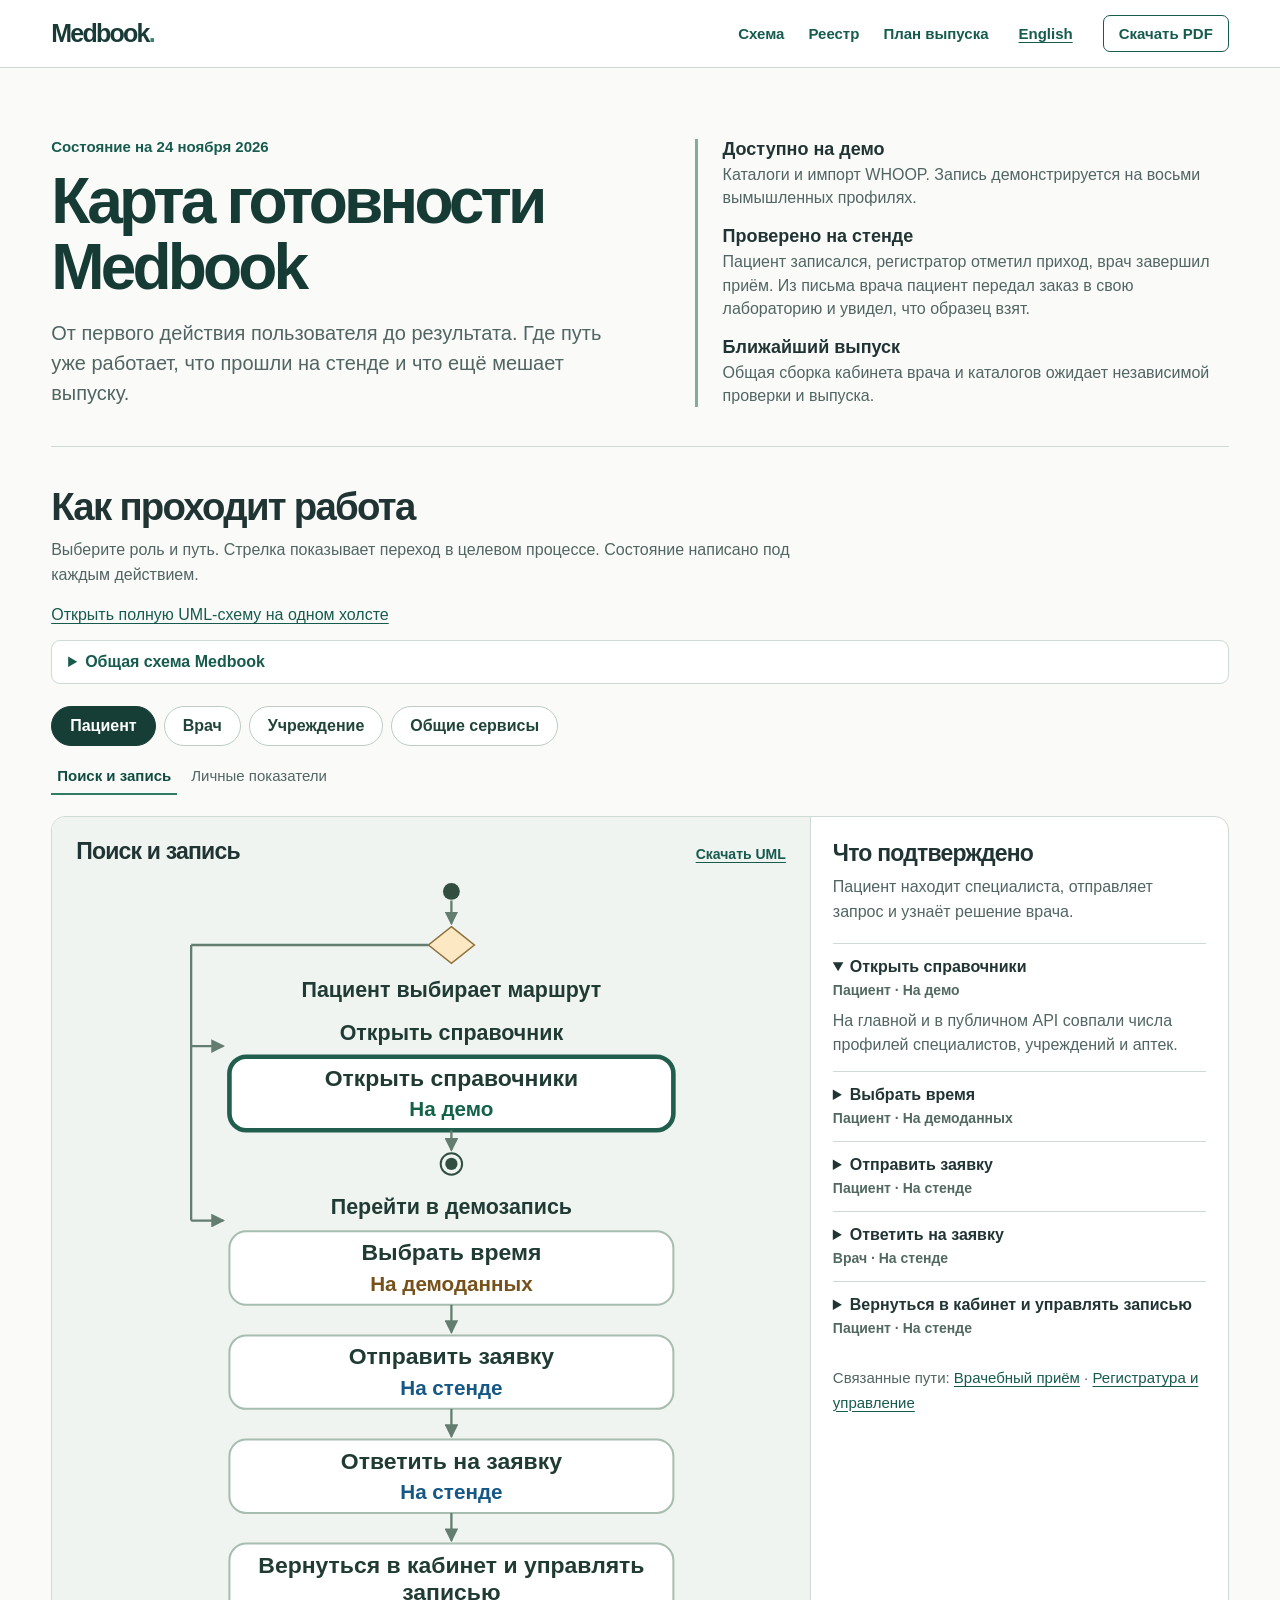
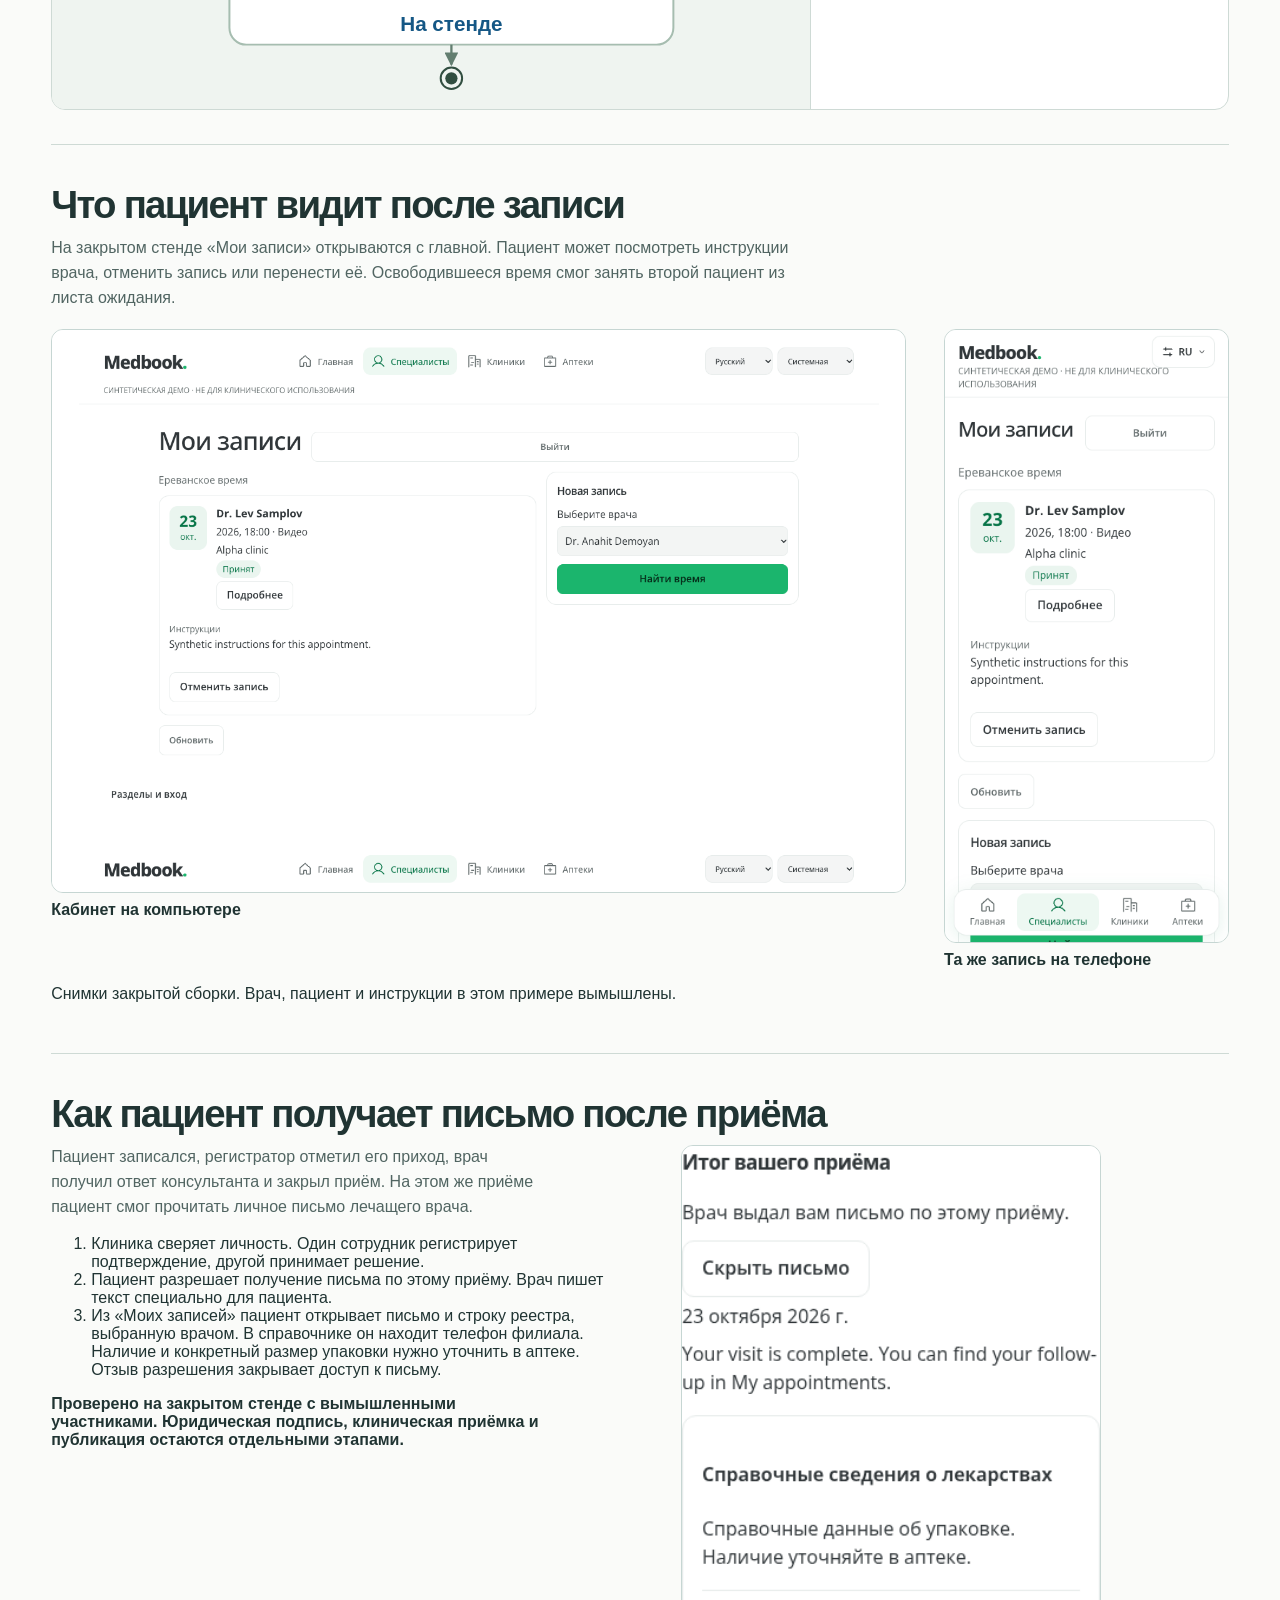
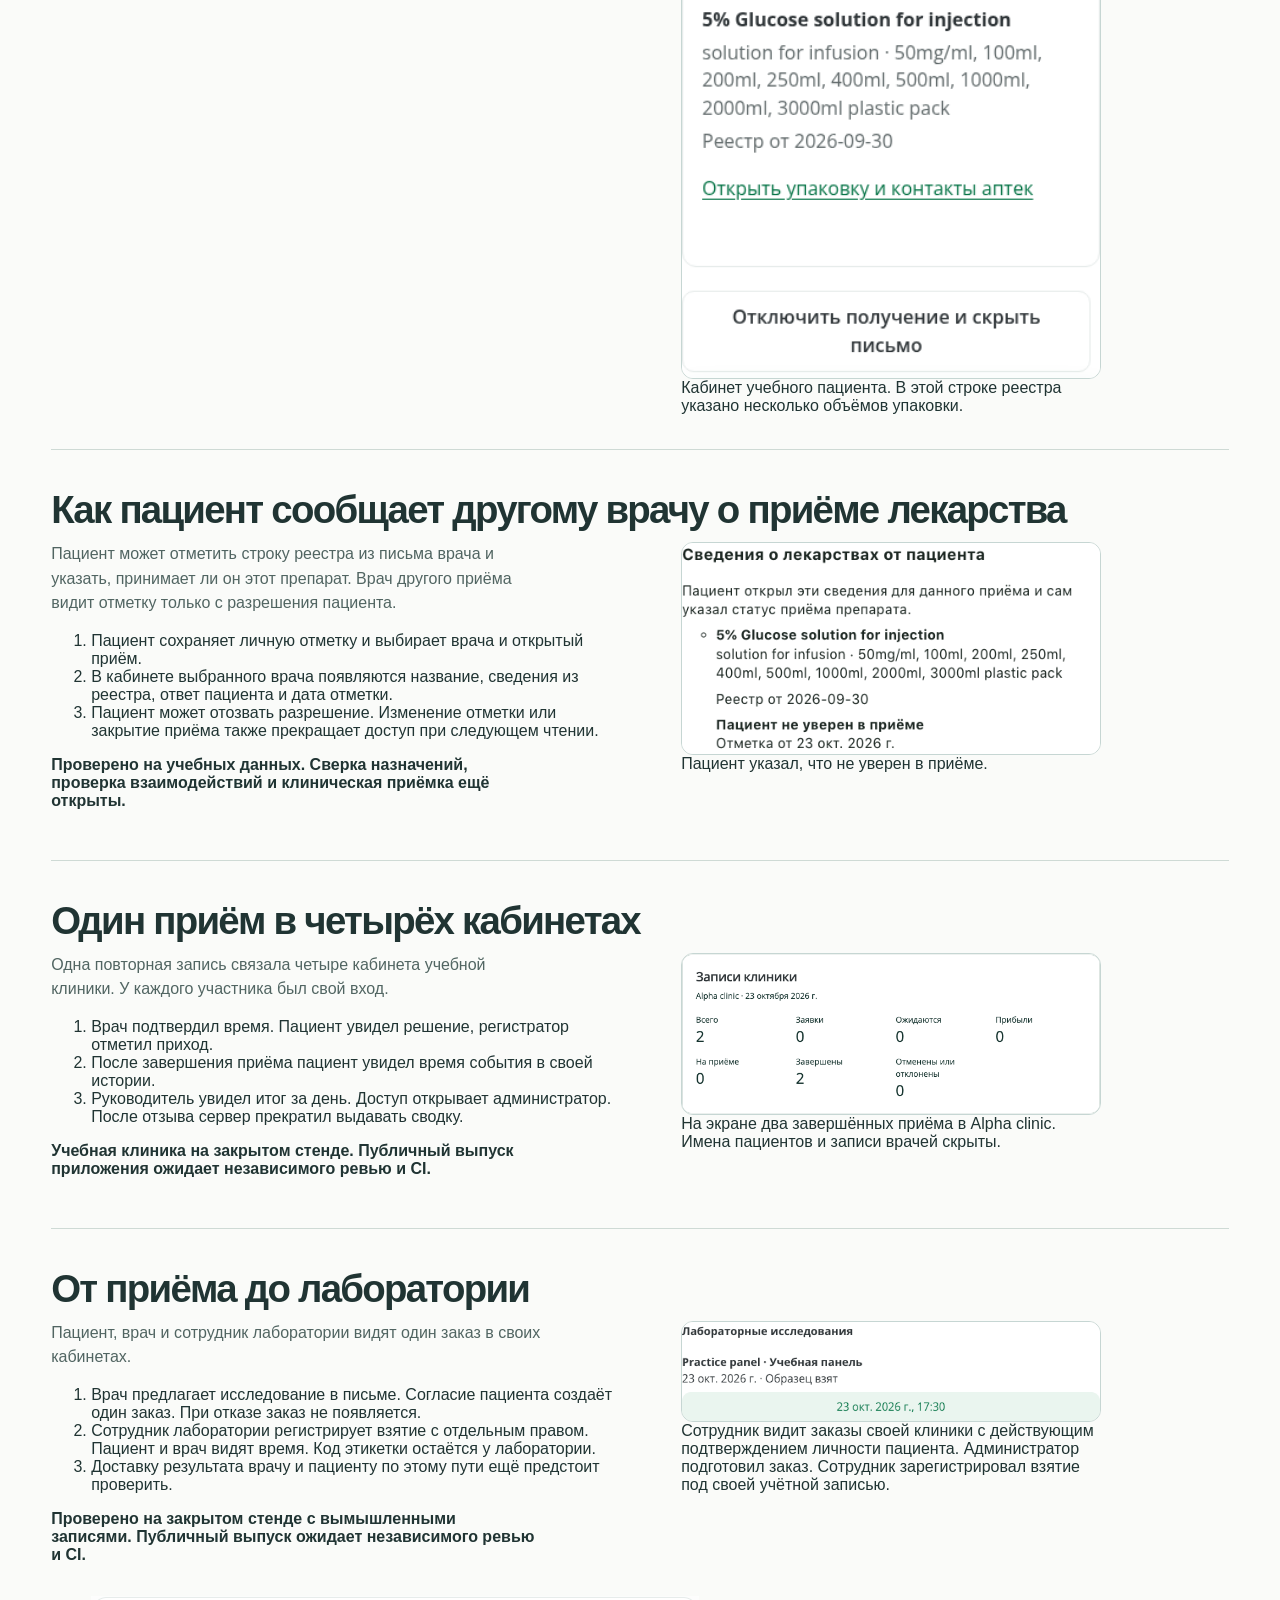
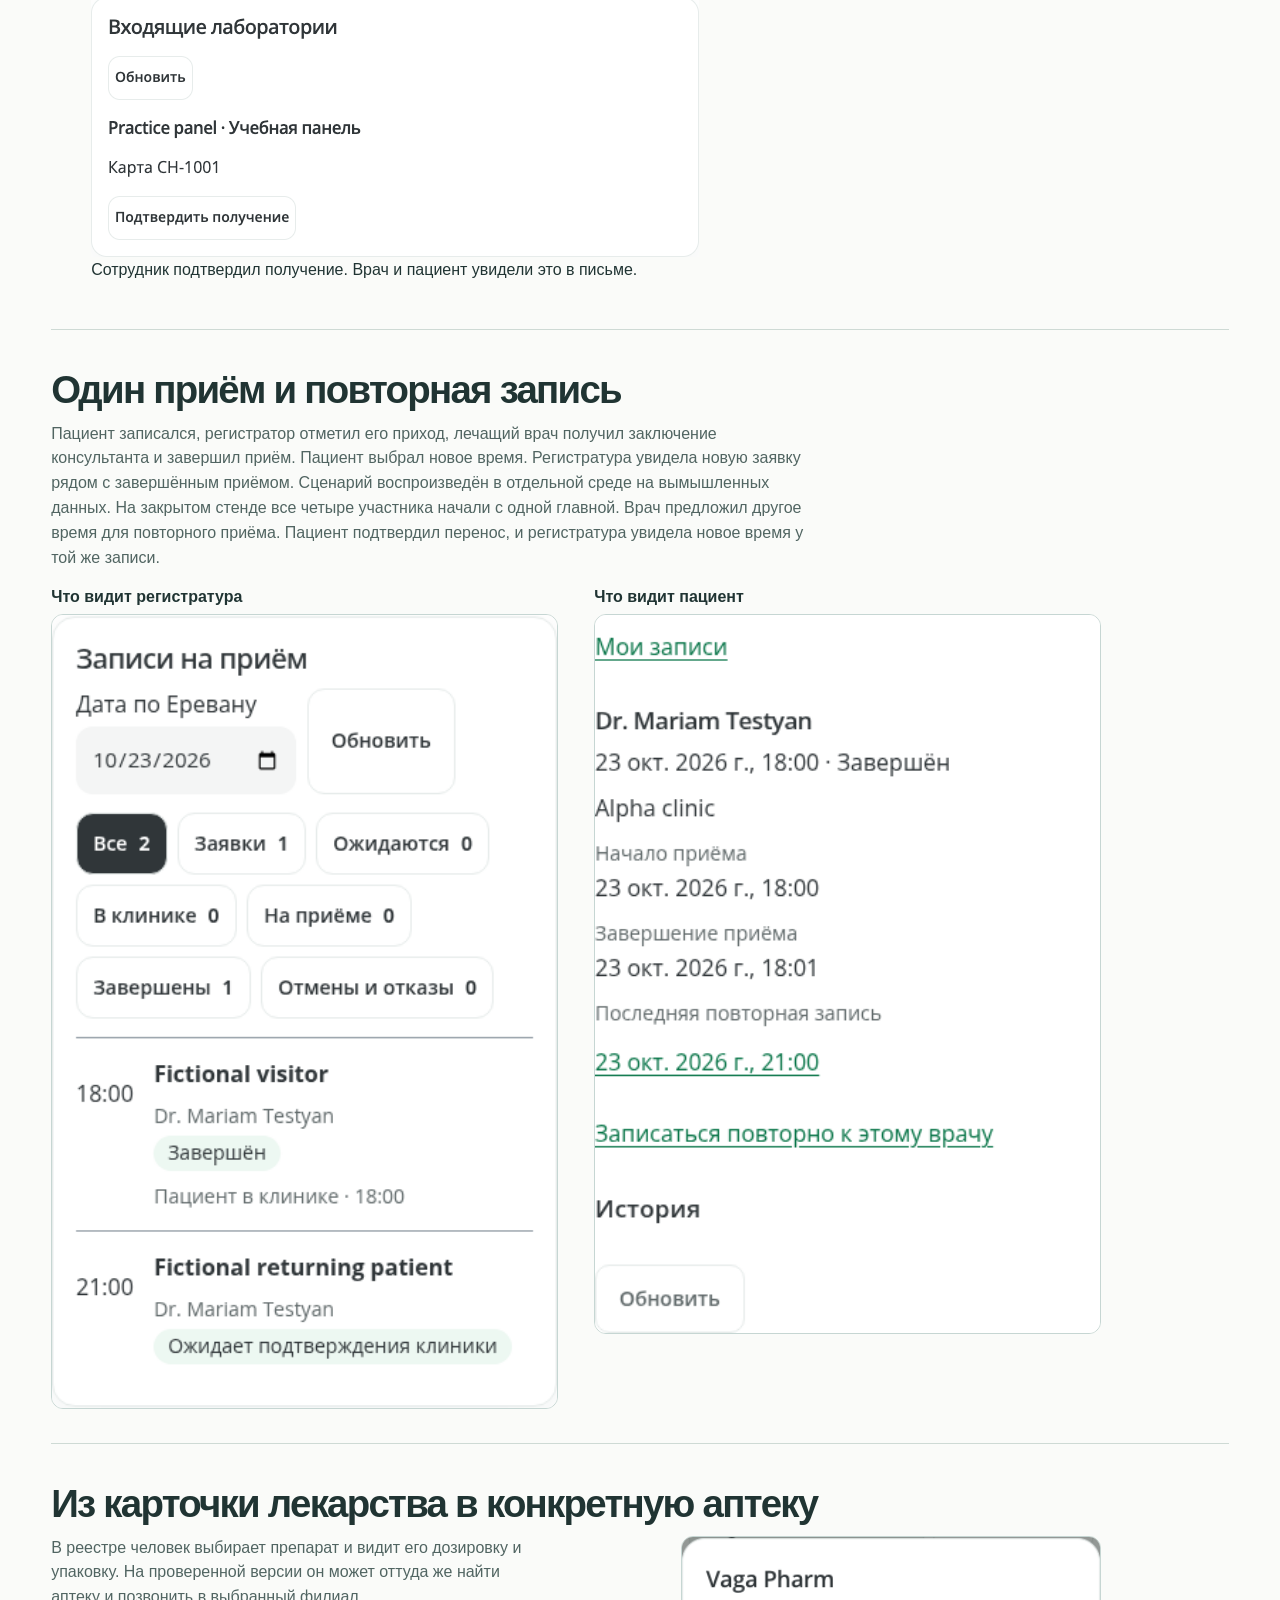
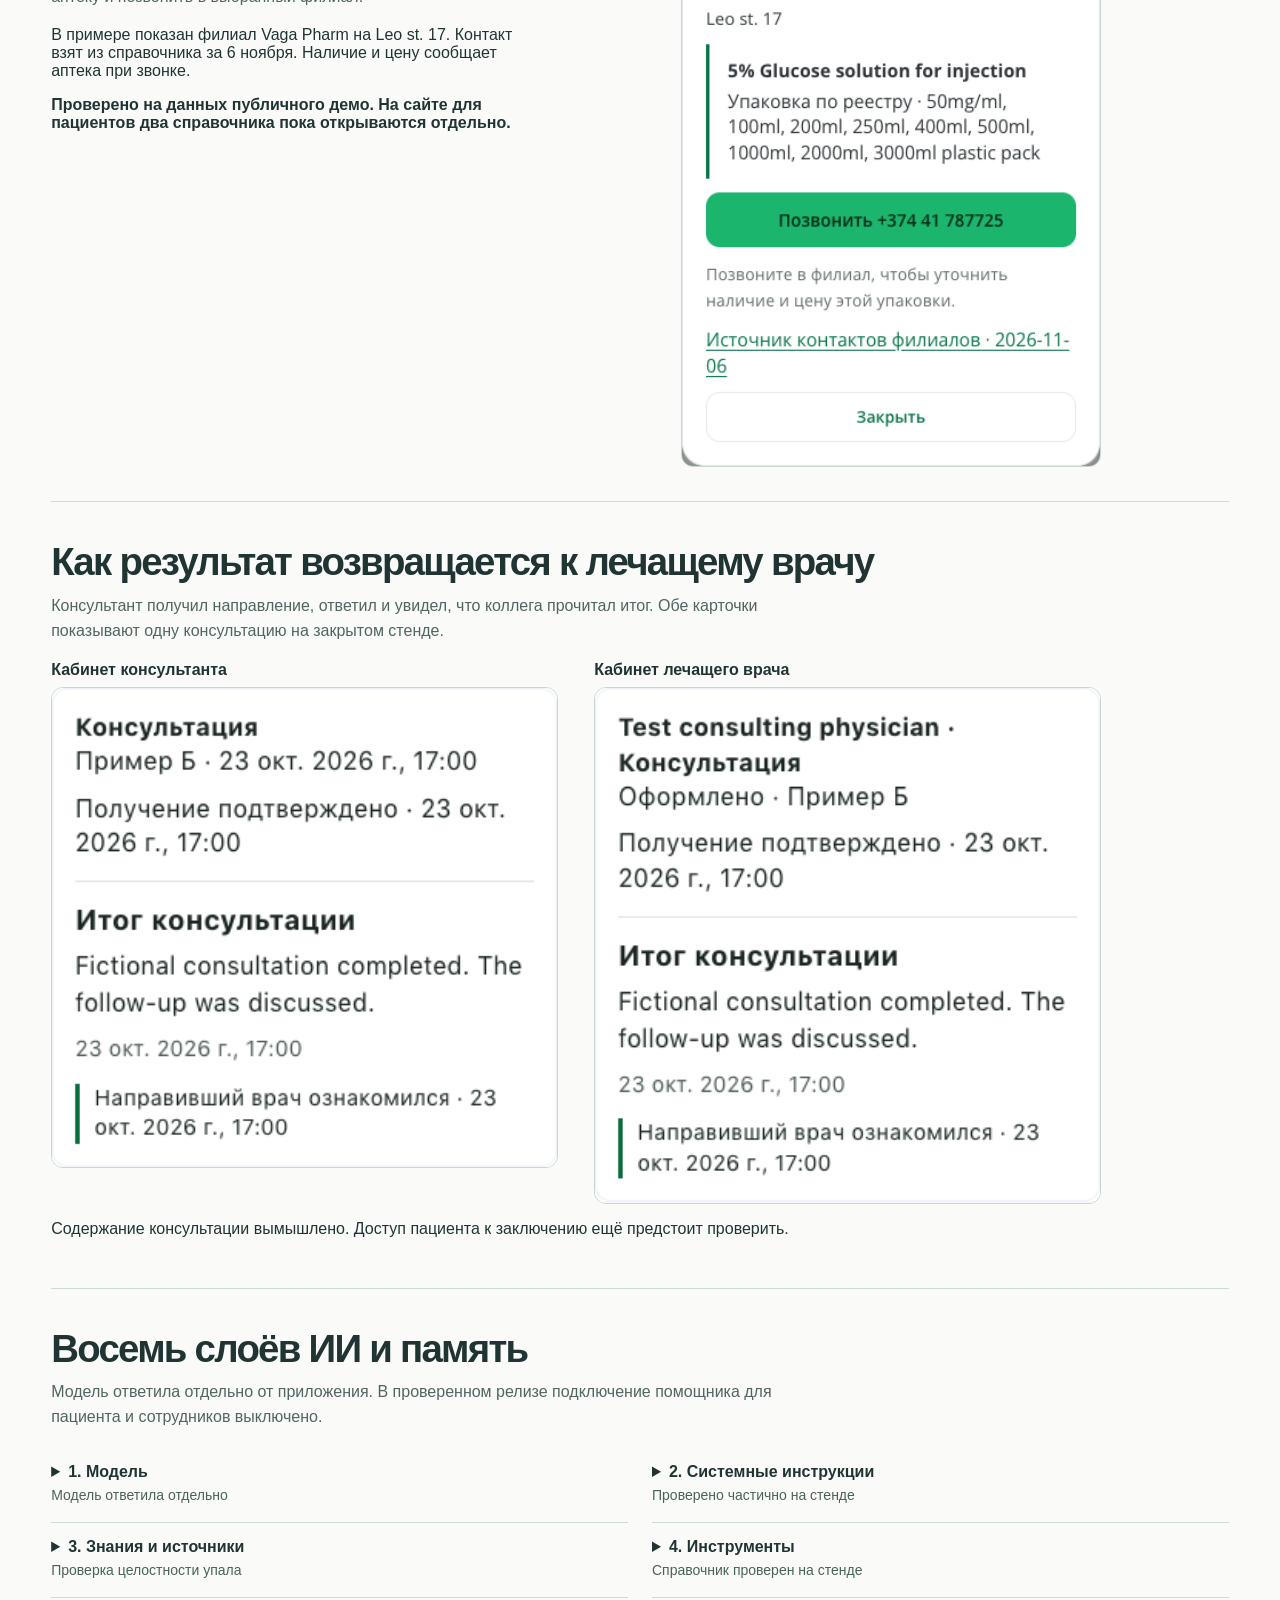
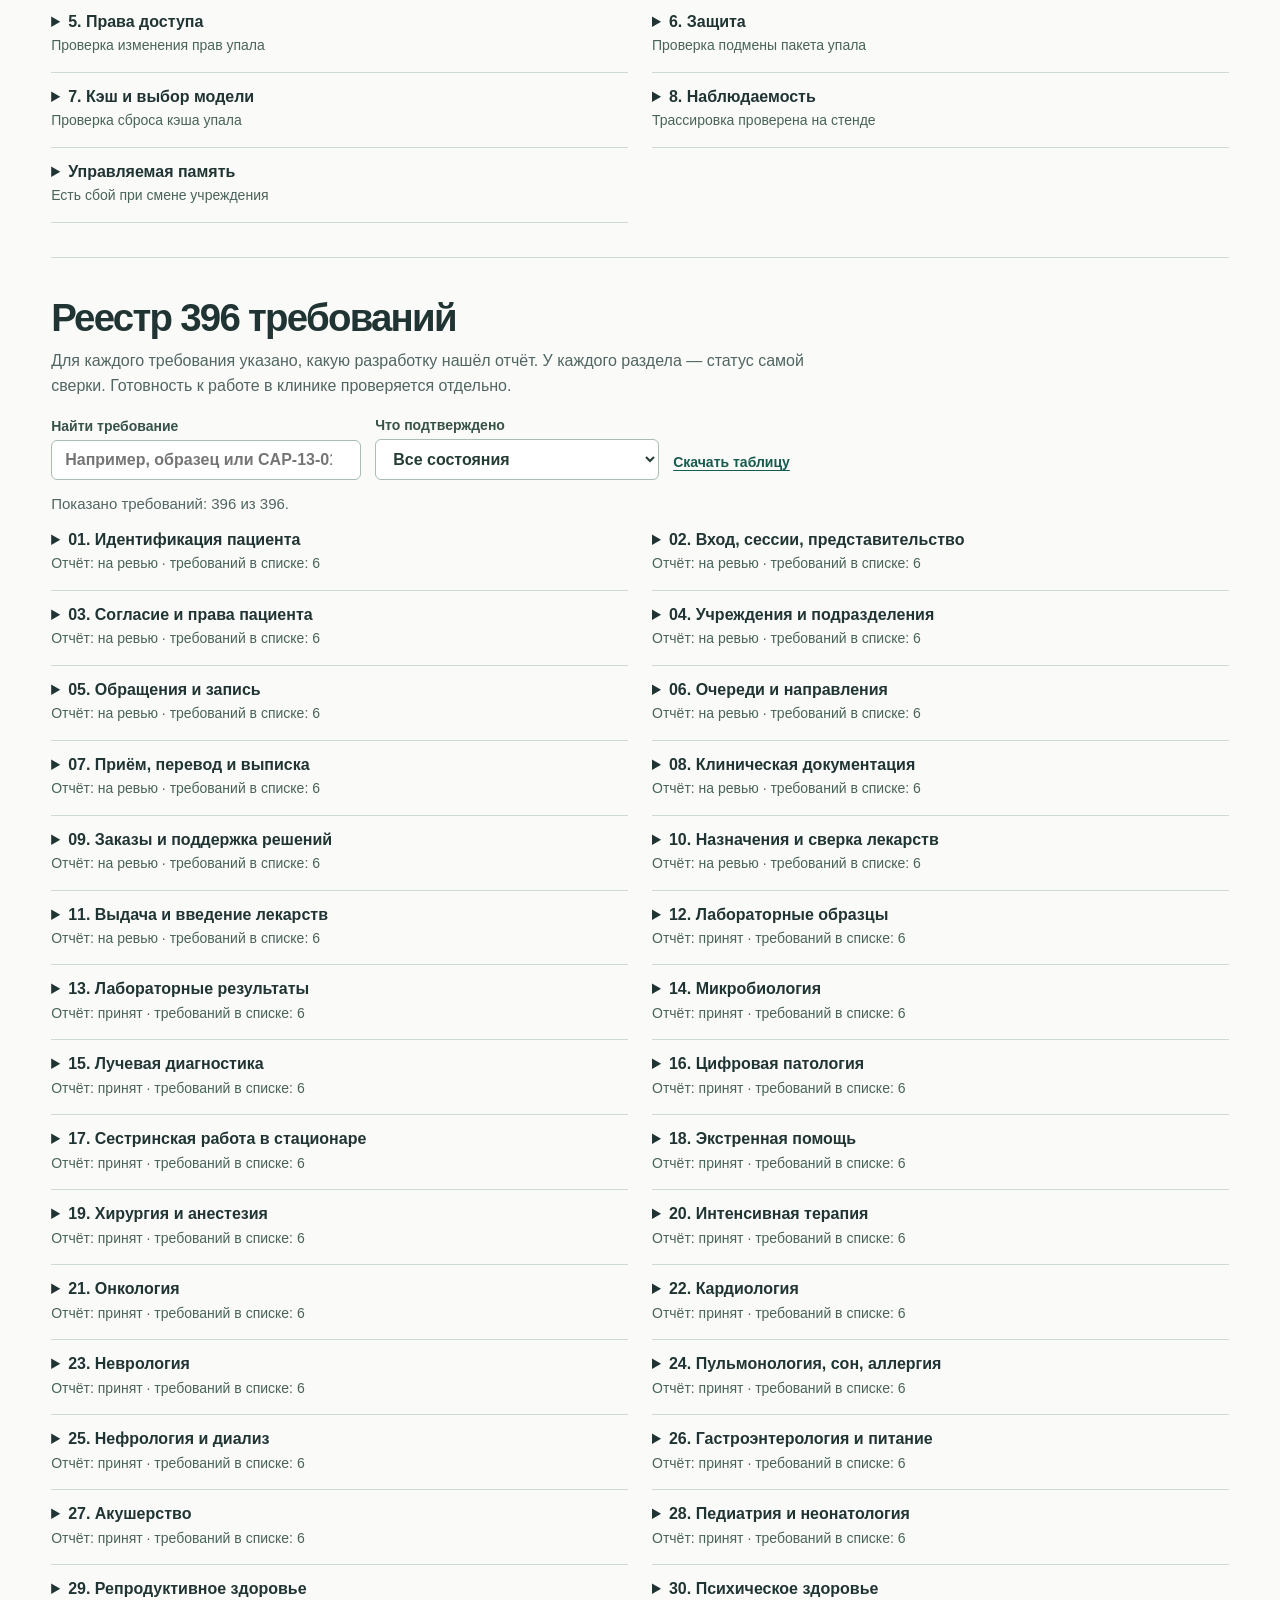
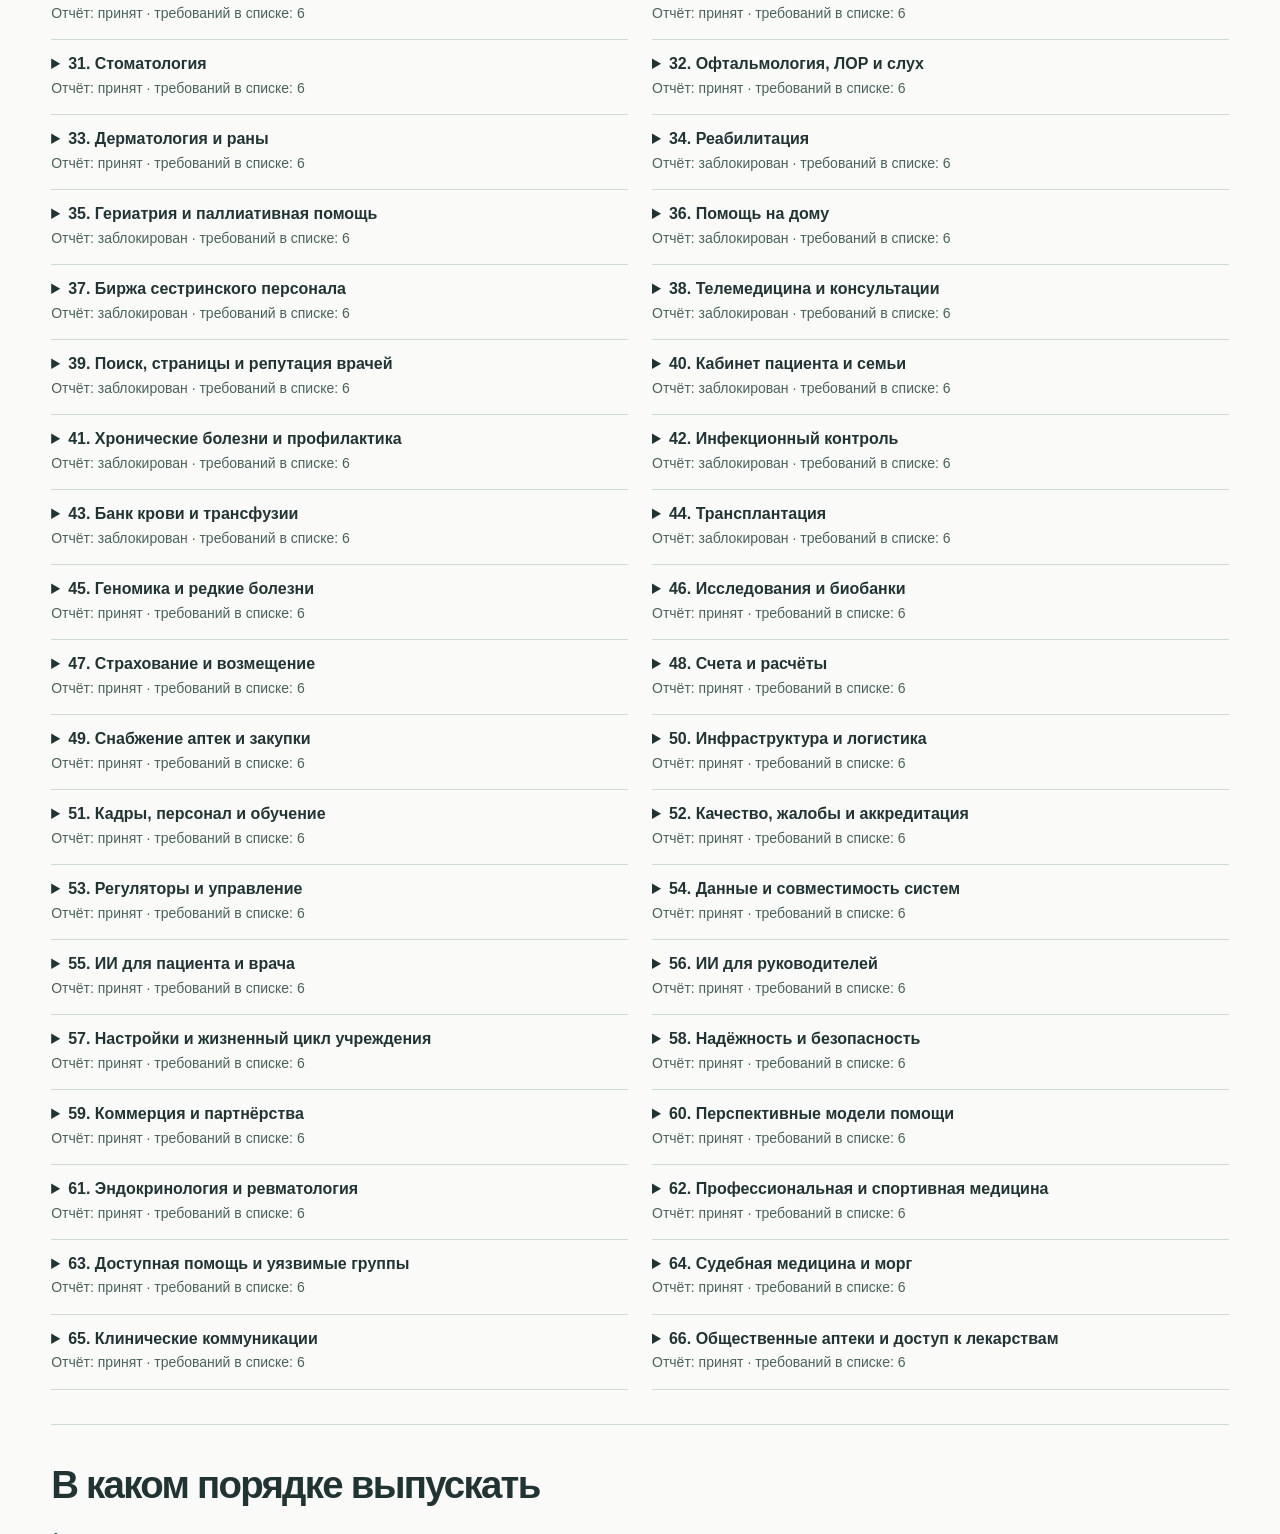
==== commit 51630f02: "Show the verified laboratory employee collection workflow in both languages" ====
--- a/index.html
+++ b/index.html
@@ -9,7 +9,7 @@
 <section class="segment" id="visit-letter"><h2>Как пациент получает письмо после приёма</h2><div class="pharmacy-enquiry"><div><p class="deck">Пациент записался, регистратор отметил его приход, врач получил ответ консультанта и закрыл приём. На этом же приёме пациент смог прочитать личное письмо лечащего врача.</p><ol><li>Клиника сверяет личность. Один сотрудник регистрирует подтверждение, другой принимает решение.</li><li>Пациент разрешает получение письма по этому приёму. Врач пишет текст специально для пациента.</li><li>Из «Моих записей» пациент открывает письмо и строку реестра, выбранную врачом. В справочнике он находит телефон филиала. Наличие и конкретный размер упаковки нужно уточнить в аптеке. Отзыв разрешения закрывает доступ к письму.</li></ol><p><strong>Проверено на закрытом стенде с вымышленными участниками. Юридическая подпись, клиническая приёмка и публикация остаются отдельными этапами.</strong></p></div><figure><img src="letter-patient-ru.png" loading="lazy" alt="Открытое письмо в кабинете тестового пациента"><figcaption>Кабинет учебного пациента. В этой строке реестра указано несколько объёмов упаковки.</figcaption></figure></div></section>
 <section class="segment" id="medicine-sharing"><h2>Как пациент сообщает другому врачу о приёме лекарства</h2><div class="pharmacy-enquiry"><div><p class="deck">Пациент может отметить строку реестра из письма врача и указать, принимает ли он этот препарат. Врач другого приёма видит отметку только с разрешения пациента.</p><ol><li>Пациент сохраняет личную отметку и выбирает врача и открытый приём.</li><li>В кабинете выбранного врача появляются название, сведения из реестра, ответ пациента и дата отметки.</li><li>Пациент может отозвать разрешение. Изменение отметки или закрытие приёма также прекращает доступ при следующем чтении.</li></ol><p><strong>Проверено на учебных данных. Сверка назначений, проверка взаимодействий и клиническая приёмка ещё открыты.</strong></p></div><figure><img src="handoff-doctor-ru.png" loading="lazy" alt="Что видит второй врач"><figcaption>Пациент указал, что не уверен в приёме.</figcaption></figure></div></section>
 <section class="segment" id="clinic-day"><h2>Один приём в четырёх кабинетах</h2><div class="pharmacy-enquiry"><div><p class="deck">Одна повторная запись связала четыре кабинета учебной клиники. У каждого участника был свой вход.</p><ol><li>Врач подтвердил время. Пациент увидел решение, регистратор отметил приход.</li><li>После завершения приёма пациент увидел время события в своей истории.</li><li>Руководитель увидел итог за день. Доступ открывает администратор. После отзыва сервер прекратил выдавать сводку.</li></ol><p><strong>Учебная клиника на закрытом стенде. Публичный выпуск приложения ожидает независимого ревью и CI.</strong></p></div><figure><img src="manager-ru.png" loading="lazy" alt="Сводка руководителя клиники"><figcaption>На экране два завершённых приёма в Alpha clinic. Имена пациентов и записи врачей скрыты.</figcaption></figure></div></section>
-<section class="segment" id="lab-visit"><h2>От приёма до лаборатории</h2><div class="pharmacy-enquiry"><div><p class="deck">Пациент, врач и сотрудник лаборатории видят один заказ в своих кабинетах.</p><ol><li>Врач предлагает исследование в письме. Согласие пациента создаёт один заказ. При отказе заказ не появляется.</li><li>Лаборатория отмечает взятие образца. Пациент и врач видят, когда это произошло. Код этикетки виден только лаборатории.</li><li>Доставку результата врачу и пациенту по этому пути ещё предстоит проверить.</li></ol><p><strong>Проверено на закрытом стенде с вымышленными записями. Публичный выпуск ожидает независимого ревью и CI.</strong></p></div><figure><img src="lab-patient-ru.png" loading="lazy" alt="Что видит пациент"><figcaption>Сотрудник видит заказы своей клиники с действующим подтверждением личности пациента. Для подготовки и взятия использовали отдельный административный кабинет.</figcaption></figure></div><figure><img src="lab-employee-ru.png" loading="lazy" width="608" style="max-width:100%;height:auto" alt="Входящие сотрудника своей лаборатории"><figcaption>Сотрудник подтвердил получение. Врач и пациент увидели это в письме.</figcaption></figure></section>
+<section class="segment" id="lab-visit"><h2>От приёма до лаборатории</h2><div class="pharmacy-enquiry"><div><p class="deck">Пациент, врач и сотрудник лаборатории видят один заказ в своих кабинетах.</p><ol><li>Врач предлагает исследование в письме. Согласие пациента создаёт один заказ. При отказе заказ не появляется.</li><li>Сотрудник лаборатории регистрирует взятие с отдельным правом. Пациент и врач видят время. Код этикетки остаётся у лаборатории.</li><li>Доставку результата врачу и пациенту по этому пути ещё предстоит проверить.</li></ol><p><strong>Проверено на закрытом стенде с вымышленными записями. Публичный выпуск ожидает независимого ревью и CI.</strong></p></div><figure><img src="lab-patient-ru.png" loading="lazy" alt="Что видит пациент"><figcaption>Сотрудник видит заказы своей клиники с действующим подтверждением личности пациента. Администратор подготовил заказ. Сотрудник зарегистрировал взятие под своей учётной записью.</figcaption></figure></div><figure><img src="lab-employee-ru.png" loading="lazy" width="608" style="max-width:100%;height:auto" alt="Входящие сотрудника своей лаборатории"><figcaption>Сотрудник подтвердил получение. Врач и пациент увидели это в письме.</figcaption></figure></section>
 <section class="segment" id="return-visit"><h2>Один приём и повторная запись</h2><p class="deck">Пациент записался, регистратор отметил его приход, лечащий врач получил заключение консультанта и завершил приём. Пациент выбрал новое время. Регистратура увидела новую заявку рядом с завершённым приёмом. Сценарий воспроизведён в отдельной среде на вымышленных данных. На закрытом стенде все четыре участника начали с одной главной. Врач предложил другое время для повторного приёма. Пациент подтвердил перенос, и регистратура увидела новое время у той же записи.</p><div class="consult-screens"><figure><figcaption>Что видит регистратура</figcaption><picture><source media="(max-width: 640px)" srcset="return-desk-ru-mobile.png"><img loading="lazy" src="return-desk-ru-desktop.png" alt="Регистратура одной клиники на тестовых записях"></picture></figure><figure><figcaption>Что видит пациент</figcaption><picture><source media="(max-width: 640px)" srcset="return-patient-ru-mobile.png"><img loading="lazy" src="return-patient-ru-desktop.png" alt="Завершённый приём в кабинете тестового пациента"></picture></figure></div></section>
 <section class="segment" id="pharmacy-enquiry"><h2>Из карточки лекарства в конкретную аптеку</h2><div class="pharmacy-enquiry"><div><p class="deck">В реестре человек выбирает препарат и видит его дозировку и упаковку. На проверенной версии он может оттуда же найти аптеку и позвонить в выбранный филиал.</p><p>В примере показан филиал Vaga Pharm на Leo st. 17. Контакт взят из справочника за 6 ноября. Наличие и цену сообщает аптека при звонке.</p><p><strong>Проверено на данных публичного демо. На сайте для пациентов два справочника пока открываются отдельно.</strong></p></div><figure><picture><source media="(max-width: 640px)" srcset="pharmacy-ru-mobile.png"><img loading="lazy" src="pharmacy-ru-desktop.png" alt="Телефон филиала и упаковка из реестра"></picture></figure></div></section>
 <section class="segment" id="consultation"><h2>Как результат возвращается к лечащему врачу</h2><p class="deck">Консультант получил направление, ответил и увидел, что коллега прочитал итог. Обе карточки показывают одну консультацию на закрытом стенде.</p><div class="consult-screens"><figure><figcaption>Кабинет консультанта</figcaption><picture><source media="(max-width: 640px)" srcset="consult-receiver-ru-mobile.png"><img loading="lazy" src="consult-receiver-ru-desktop.png" alt="Кабинет консультанта"></picture></figure><figure><figcaption>Кабинет лечащего врача</figcaption><picture><source media="(max-width: 640px)" srcset="consult-sender-ru-mobile.png"><img loading="lazy" src="consult-sender-ru-desktop.png" alt="Кабинет лечащего врача"></picture></figure></div><p>Содержание консультации вымышлено. Доступ пациента к заключению ещё предстоит проверить.</p></section>
@@ -20,4 +20,4 @@
 <section id="next" class="segment"><h2>В каком порядке выпускать</h2><div id="road"></div></section>
 <section class="segment sources"><h2>Основания и дата</h2><p>Публичные экраны, серверные агрегаты и версия демо сверены 23 ноября. Путь от главной страницы до завершения приёма проверен 24 ноября в 00:28 по Еревану на закрытом HTTPS-стенде с вымышленными пациентами. В 00:53 врач подтвердил свою запись по тому же приёму. Выдача заключения пациенту остаётся открытой. В 01:47 по Еревану два пациента прошли сценарий переноса и листа ожидания. Для выпуска общей сборки ещё нужны независимое ревью и штатная проверка CI. В реестре использованы шесть отчётов по исходным требованиям. Четыре приняты, один на ревью, один заблокирован. Карта отражает этот срез.</p><a href="medbook-readiness.pdf">Открыть полную презентацию</a></section>
 </main><footer>Medbook · Готовность продукта · 24 ноября 2026</footer>
-<script type="application/json" id="dataset">{"flows":[{"key":"care","name":"Поиск и запись","goal":"Пациент находит специалиста, отправляет запрос и узнаёт решение врача.","steps":[{"role":"Пациент","label":"Открыть справочники","state":"live","proof":"На главной и в публичном API совпали числа профилей специалистов, учреждений и аптек."},{"role":"Пациент","label":"Выбрать время","state":"demo","proof":"Восемь вымышленных профилей позволяют выбрать слот с телефона и компьютера. Реальное расписание специалистов из справочника не подключено."},{"role":"Пациент","label":"Отправить заявку","state":"stand","proof":"Регистратор выбранной клиники получил одну заявку. Когда ответ сервера потерялся, пациент нашёл её в своём кабинете с первой отправки."},{"role":"Врач","label":"Ответить на заявку","state":"stand","proof":"Врач предложил свободное время. Пациент принял его в кабинете, и регистратура увидела новое время у той же записи."},{"role":"Пациент","label":"Вернуться в кабинет и управлять записью","state":"stand","proof":"Пациент записался повторно к тому же врачу из завершённого визита. В кабинете сохранились обе записи. Новая заявка дошла до врача и регистратуры."}],"spec":["IF","Пациент выбирает маршрут","Открыть справочник",[0],"Перейти в демозапись",[1,2,3,4]]},{"key":"visit","name":"Врачебный приём","goal":"От принятой заявки до итоговой записи, которую пациент может открыть.","steps":[{"role":"Врач, пациент и регистратор","label":"Провести зарегистрированный приём","state":"stand","proof":"На одной записи пациент прошёл регистрацию, врач открыл приём и получил ответ консультанта. После закрытия пациент и регистратор увидели завершение."},{"role":"Врач","label":"Изменить часы приёма","state":"stand","proof":"Пациент и регистратура увидели, что время закрыто. В другой клинике запись продолжалась."},{"role":"Два врача","label":"Обменяться итогом консультации","state":"stand","proof":"Консультант передал итог. Лечащий врач прочитал его в исходном приёме и подтвердил просмотр. Консультант увидел отметку."},{"role":"Врач и пациент","label":"Провести видеоприём","state":"part","proof":"Есть страницы обоих участников и сервер визита. На основном демо проверенные адреса закрыты. Звонок двух участников там не подтверждён."},{"role":"Пациент","label":"Прочитать письмо врача","state":"stand","proof":"С согласия пациента письмо открылось. Из письма он нашёл строку реестра и телефон аптеки."}],"spec":["MID",[0],"Цель работы","Расписание",[1],"Приём",[2,4],"Видеоконсультация",[3]]},{"key":"whoop","name":"Личные данные WHOOP","goal":"От согласия владельца устройства до его личных измерений и разбора.","steps":[{"role":"Пациент","label":"Подключить свой аккаунт WHOOP","state":"live","proof":"На сервере зафиксировано одно активное подключение. Личность владельца по этим данным определить нельзя."},{"role":"Сервер","label":"Сохранить измерения","state":"live","proof":"Записаны 22 события сна, 16 восстановления и 20 циклов. Завершены восемь синхронизаций. Последняя — 22 ноября в 16:53 по Еревану."},{"role":"Пациент","label":"Открыть только свои данные","state":"stand","proof":"На стенде два тестовых пациента были изолированы. На демо запрос без входа отклонён. Как выглядит полная панель у двух реальных пользователей, ещё не проверено."},{"role":"ИИ","label":"Объяснить динамику","state":"off","proof":"На действующем демо для WHOOP отсутствует подключение модели, в журнале запросов ИИ — ноль записей."}],"spec":["SEQ",[0,1,2,3]]},{"key":"staff","name":"Клиника и смены","goal":"Как два сотрудника видят решение руководителя и проверяют своё расписание.","steps":[{"role":"Сотрудник","label":"Принять приглашение","state":"stand","proof":"На закрытом стенде приглашение привело к действующей сессии сотрудника."},{"role":"Сотрудник","label":"Посмотреть свою смену","state":"stand","proof":"Сотрудник увидел свою смену. Его сессия не открывала врачебный кабинет."},{"role":"Два сотрудника","label":"Запросить и принять обмен","state":"stand","proof":"Обмен создан и принят в двух отдельных сессиях сотрудников."},{"role":"Руководитель","label":"Одобрить заявку","state":"stand","proof":"Оба сотрудника увидели решение руководителя. При потере ответа кабинет отличил собственное решение от решения второго руководителя."},{"role":"Учреждение и сотрудники","label":"Сверить смену с опубликованным графиком","state":"stand","proof":"Оба сотрудника увидели номер версии, назначенного коллегу и отзыв графика. Публикацию выполнил модуль планирования на стенде. Публичный кабинет руководителя закрыт."}],"spec":["SEQ",[0,1,2,3,4]]},{"key":"medication","name":"Назначения и аптеки","goal":"От реестра препаратов до безопасного назначения, реального наличия и выдачи.","steps":[{"role":"Пациент","label":"Найти препарат и филиал","state":"live","proof":"Доступны датированный реестр лекарств и справочник аптек. Есть источник, сведения об упаковке и дозировке при наличии в реестре."},{"role":"Врач","label":"Сверить назначения разных врачей","state":"part","proof":"Есть код сверки, авторизации рецепта и проверки взаимодействий. У последних двух есть независимое ревью. Полный маршрут по общей карте не принят."},{"role":"Врач","label":"Оценить конфликт или замену","state":"gap","proof":"Нужны единый список с авторством, проверенные правила и решение врача, видимое пациенту. Клиническая приёмка остаётся открытой."},{"role":"Аптека","label":"Подтвердить остаток и цену","state":"gap","proof":"На стенде пациент нашёл телефон филиала прямо из карточки препарата. Остатки и цену для этой упаковки аптека подтверждает по телефону."},{"role":"Фармацевт","label":"Отпустить препарат по назначению","state":"gap","proof":"Есть части для запасов и выдачи. Полный отпуск конкретного рецепта и обновление статуса пациента на демо не проверены."}],"spec":["SEQ",[0,1,2,3,4]]},{"key":"lab","name":"Лаборатория","goal":"От направления на анализ до получения результата лечащим врачом.","steps":[{"role":"Врач и пациент","label":"Назначить исследование","state":"stand","proof":"В учебной клинике врач предложил исследование. После согласия пациента появился один заказ. При отказе заказ не создавался."},{"role":"Сотрудник лаборатории","label":"Принять заказ своей клиники","state":"stand","proof":"Клиника выдала отдельный доступ. При изменении требований к подтверждению личности заказ исчез из входящих. После получения врач и пациент увидели подтверждение."},{"role":"Администратор лаборатории","label":"Зарегистрировать образец","state":"stand","proof":"После взятия образца пациент и врач увидели дату и статус в своём кабинете. Код этикетки остался у лаборатории."},{"role":"Лаборант","label":"Проверить рабочий список и результат","state":"part","proof":"Файлы рабочего списка и валидации полностью совпали с принятыми исходниками. У компонентов есть тесты. Публичный вход лаборатории вернул 404."},{"role":"Врач","label":"Получить выпущенное заключение","state":"gap","proof":"Прогон от образца до выдачи результата нужному врачу в опубликованном кабинете не найден."}],"spec":["SEQ",[0,1,2,3,4]]},{"key":"clinic","name":"Регистратура и управление","goal":"От освобождения слота до работы с кадровыми, закупочными и финансовыми операциями.","steps":[{"role":"Регистратура","label":"Отметить прибытие пациента","state":"stand","proof":"Регистратор отметил прибытие на очный приём. Пациент и врач увидели отметку. Другая клиника не получила эту запись."},{"role":"Руководитель","label":"Вести персонал и заявки на услуги","state":"stand","proof":"Руководитель видит загрузку своей клиники рядом со сменами. После завершения приёма сводка совпала с регистратурой. Проверен отзыв доступа."},{"role":"Закупщик","label":"Проверить закупку и комиссию","state":"stand","proof":"На отдельном стенде проверены доступ к закупке, раскрытие комиссии и отказ пользователю другого учреждения."},{"role":"Склад и бухгалтерия","label":"Сверить поставку, оплату и остаток","state":"part","proof":"В релизе есть приём партий, движение, отзыв запасов, прогноз, цены и учёт. Подтверждения полной поставки и реального платежа нет."}],"spec":["MULTI","Операция учреждения",[["Регистратура",[0]],["Кадры",[1]],["Снабжение и расчёты",[2,3]]]]},{"key":"ai","name":"Помощник Medbook","goal":"От разрешённого вопроса до ответа модели с источниками и контролем доступа.","steps":[{"role":"Пользователь","label":"Задать вопрос под своей ролью","state":"stand","proof":"Механизм ролевых инструкций и сессий проверялся на стенде приложения. Публичный вход в общий помощник при сверке вернул 404."},{"role":"Шлюз ИИ","label":"Подобрать источники и инструменты","state":"stand","proof":"Шлюз указал источник ответа, использовал сохранённую версию документа и отклонил изменённый источник."},{"role":"Шлюз ИИ","label":"Проверить права, память и кэш","state":"stand","proof":"На закрытом стенде повторно проверены смена прав и учреждения, сброс кэша и изоляция сохранённых предпочтений."},{"role":"Модель","label":"Ответить в приложении","state":"off","proof":"Отдельный сервис модели дал короткий ответ. Привязки модели к пациентскому и служебному интерфейсам в проверенном релизе выключены."},{"role":"Команда","label":"Принять качество по ролям","state":"gap","proof":"Шлюз прошёл две серии проверок на одной сборке: 112 из 112 и 155 из 155. Качество ответов живой модели для каждой роли ещё предстоит принять."}],"spec":["SEQ",[0,1,2,3,4]]},{"key":"release","name":"Сборка и выпуск","goal":"Как проверенный пользовательский путь попадёт на общую точку входа Medbook.","steps":[{"role":"Разработка","label":"Соединить две принятые ветви","state":"stand","proof":"Собраны каталоги, ограниченный кабинет врача и изменения WHOOP. Единственный конфликт был в файле проверок."},{"role":"Интеграция","label":"Пройти путь по ролям","state":"stand","proof":"23 ноября в 14:49 по Еревану проверены заявка и ответ врача, изоляция ролей и обмен сменой на объединённой сборке."},{"role":"Ревью","label":"Проверить общую сборку независимо","state":"gap","proof":"Два исходных набора прошли независимое ревью. Отдельного решения по новой общей сборке на момент среза нет."},{"role":"Выпуск","label":"Пройти штатную проверку релиза","state":"hold","proof":"В одной из проверок сбор подтверждений занял 48 секунд при лимите 25. Для объединённой версии штатная проверка и разрешение выпуска не подтверждены."},{"role":"Пользователь","label":"Повторить сценарий на опубликованной версии","state":"gap","proof":"Публичное демо при сверке работало на предыдущем релизе. Итоговый тест после публикации ещё предстоит."}],"spec":["SEQ",[0,1,2,3,4]]}],"register":[{"id":"CAP-01-01","dom":1,"section":"Идентификация пациента","title":"Завести временную карту пациента","original":"Register a provisional patient","state":"В составе прежней сборки","review":"На ревью","match":"Вне этой выборки","found":true},{"id":"CAP-01-02","dom":1,"section":"Идентификация пациента","title":"Подтвердить право на существующую карту","original":"Claim an existing chart","state":"Найдена разработка","review":"На ревью","match":"Вне этой выборки","found":true},{"id":"CAP-01-03","dom":1,"section":"Идентификация пациента","title":"Объединить дубли карт","original":"Merge duplicate records","state":"Найдена разработка","review":"На ревью","match":"Вне этой выборки","found":true},{"id":"CAP-01-04","dom":1,"section":"Идентификация пациента","title":"Исправить ошибочное объединение","original":"Correct a mistaken merge","state":"Найдена разработка","review":"На ревью","match":"Вне этой выборки","found":true},{"id":"CAP-01-05","dom":1,"section":"Идентификация пациента","title":"Вести персональные и контактные данные","original":"Manage demographics and contacts","state":"Найдена разработка","review":"На ревью","match":"Вне этой выборки","found":true},{"id":"CAP-01-06","dom":1,"section":"Идентификация пациента","title":"Установить личность экстренного пациента","original":"Reconcile an unknown emergency identity","state":"Найдена разработка","review":"На ревью","match":"Вне этой выборки","found":true},{"id":"CAP-02-01","dom":2,"section":"Вход, сессии, представительство","title":"Зарегистрировать и подтвердить аккаунт","original":"Register and verify a digital account","state":"Найдена разработка","review":"На ревью","match":"Вне этой выборки","found":true},{"id":"CAP-02-02","dom":2,"section":"Вход, сессии, представительство","title":"Настроить факторы входа и восстановить доступ","original":"Enroll login factors and recover access","state":"Найдена разработка","review":"На ревью","match":"Вне этой выборки","found":true},{"id":"CAP-02-03","dom":2,"section":"Вход, сессии, представительство","title":"Пригласить сотрудника и закрыть доступ при увольнении","original":"Invite and offboard staff","state":"Найдена разработка","review":"На ревью","match":"Вне этой выборки","found":true},{"id":"CAP-02-04","dom":2,"section":"Вход, сессии, представительство","title":"Управлять устройствами и сессиями","original":"Manage devices and sessions","state":"Реализация не подтверждена","review":"На ревью","match":"Вне этой выборки","found":false},{"id":"CAP-02-05","dom":2,"section":"Вход, сессии, представительство","title":"Назначить представителя пациента","original":"Delegate patient representation","state":"Найдена разработка","review":"На ревью","match":"Вне этой выборки","found":true},{"id":"CAP-02-06","dom":2,"section":"Вход, сессии, представительство","title":"Пересмотреть опеку и дееспособность","original":"Review guardianship/capacity transitions","state":"Найдена разработка","review":"На ревью","match":"Вне этой выборки","found":true},{"id":"CAP-03-01","dom":3,"section":"Согласие и права пациента","title":"Получить согласие на конкретную цель","original":"Capture purpose-specific consent","state":"Найдена разработка","review":"На ревью","match":"Вне этой выборки","found":true},{"id":"CAP-03-02","dom":3,"section":"Согласие и права пациента","title":"Отозвать или изменить согласие","original":"Withdraw or amend consent","state":"Найдена разработка","review":"На ревью","match":"Вне этой выборки","found":true},{"id":"CAP-03-03","dom":3,"section":"Согласие и права пациента","title":"Ограничить видимость чувствительных записей","original":"Apply sensitive-record segmentation","state":"Найдена разработка","review":"На ревью","match":"Вне этой выборки","found":true},{"id":"CAP-03-04","dom":3,"section":"Согласие и права пациента","title":"Предоставить пациенту доступ и экспорт","original":"Provide patient access/export","state":"Найдена разработка","review":"На ревью","match":"Вне этой выборки","found":true},{"id":"CAP-03-05","dom":3,"section":"Согласие и права пациента","title":"Обработать запрос на исправление или удаление","original":"Handle correction and deletion requests","state":"В составе прежней сборки","review":"На ревью","match":"Вне этой выборки","found":true},{"id":"CAP-03-06","dom":3,"section":"Согласие и права пациента","title":"Проверить экстренный доступ к карте","original":"Review emergency access","state":"В составе прежней сборки","review":"На ревью","match":"Вне этой выборки","found":true},{"id":"CAP-04-01","dom":4,"section":"Учреждения и подразделения","title":"Описать организации и площадки","original":"Model organizations and facilities","state":"Найдена разработка","review":"На ревью","match":"Вне этой выборки","found":true},{"id":"CAP-04-02","dom":4,"section":"Учреждения и подразделения","title":"Настроить отделения и услуги","original":"Configure departments and services","state":"Найдена разработка","review":"На ревью","match":"Вне этой выборки","found":true},{"id":"CAP-04-03","dom":4,"section":"Учреждения и подразделения","title":"Управлять помещениями, койками и оборудованием","original":"Manage rooms, beds and equipment","state":"Найдена разработка","review":"На ревью","match":"Вне этой выборки","found":true},{"id":"CAP-04-04","dom":4,"section":"Учреждения и подразделения","title":"Проверить лицензии и клинические полномочия","original":"Verify licenses and clinical privileges","state":"Найдена разработка","review":"На ревью","match":"Вне этой выборки","found":true},{"id":"CAP-04-05","dom":4,"section":"Учреждения и подразделения","title":"Оформить временные назначения сотрудников","original":"Manage temporary assignments","state":"Найдена разработка","review":"На ревью","match":"Вне этой выборки","found":true},{"id":"CAP-04-06","dom":4,"section":"Учреждения и подразделения","title":"Опубликовать место работы специалиста","original":"Publish provider affiliations","state":"Найдена разработка","review":"На ревью","match":"Вне этой выборки","found":true},{"id":"CAP-05-01","dom":5,"section":"Обращения и запись","title":"Принимать обращения по разным каналам","original":"Capture enquiries across channels","state":"Найдена разработка","review":"На ревью","match":"Вне этой выборки","found":true},{"id":"CAP-05-02","dom":5,"section":"Обращения и запись","title":"Собирать анкеты до визита","original":"Collect pre-visit forms","state":"Реализация не подтверждена","review":"На ревью","match":"Вне этой выборки","found":false},{"id":"CAP-05-03","dom":5,"section":"Обращения и запись","title":"Совместно бронировать врача, кабинет и оборудование","original":"Book provider/room/equipment together","state":"Найдена разработка","review":"На ревью","match":"Вне этой выборки","found":true},{"id":"CAP-05-04","dom":5,"section":"Обращения и запись","title":"Вести лист ожидания и освободившиеся слоты","original":"Manage waitlists and released slots","state":"В составе прежней сборки","review":"На ревью","match":"Вне этой выборки","found":true},{"id":"CAP-05-05","dom":5,"section":"Обращения и запись","title":"Переносить и отменять запись","original":"Reschedule and cancel appointments","state":"Найдена разработка","review":"На ревью","match":"Вне этой выборки","found":true},{"id":"CAP-05-06","dom":5,"section":"Обращения и запись","title":"Планировать групповые и повторные приёмы","original":"Plan group and recurring care","state":"Найдена разработка","review":"На ревью","match":"Вне этой выборки","found":true},{"id":"CAP-06-01","dom":6,"section":"Очереди и направления","title":"Регистрировать прибытие и направлять пациента","original":"Check in and route patients","state":"Реализация не подтверждена","review":"На ревью","match":"Вне этой выборки","found":false},{"id":"CAP-06-02","dom":6,"section":"Очереди и направления","title":"Управлять приоритетом и срочными обращениями","original":"Prioritize queues and urgent insertion","state":"Найдена разработка","review":"На ревью","match":"Вне этой выборки","found":true},{"id":"CAP-06-03","dom":6,"section":"Очереди и направления","title":"Оформлять внутренние и внешние направления","original":"Create internal and external referrals","state":"Найдена разработка","review":"На ревью","match":"Вне этой выборки","found":true},{"id":"CAP-06-04","dom":6,"section":"Очереди и направления","title":"Отслеживать выполнение направления","original":"Track referral closure","state":"Найдена разработка","review":"На ревью","match":"Вне этой выборки","found":true},{"id":"CAP-06-05","dom":6,"section":"Очереди и направления","title":"Координировать маршрут по нескольким службам","original":"Coordinate multi-service pathways","state":"Найдена разработка","review":"На ревью","match":"Вне этой выборки","found":true},{"id":"CAP-06-06","dom":6,"section":"Очереди и направления","title":"Организовать доступный транспорт и переводчика","original":"Arrange accessible transport/interpreters","state":"Найдена разработка","review":"На ревью","match":"Вне этой выборки","found":true},{"id":"CAP-07-01","dom":7,"section":"Приём, перевод и выписка","title":"Открыть амбулаторный, домашний или дистанционный визит","original":"Open outpatient/home/virtual encounters","state":"Найдена разработка","review":"На ревью","match":"Вне этой выборки","found":true},{"id":"CAP-07-02","dom":7,"section":"Приём, перевод и выписка","title":"Оформить госпитализацию и назначить койку","original":"Admit and assign a bed","state":"Найдена разработка","review":"На ревью","match":"Вне этой выборки","found":true},{"id":"CAP-07-03","dom":7,"section":"Приём, перевод и выписка","title":"Передать пациента другой команде или отделению","original":"Transfer care or location","state":"Найдена разработка","review":"На ревью","match":"Вне этой выборки","found":true},{"id":"CAP-07-04","dom":7,"section":"Приём, перевод и выписка","title":"Отменить ошибочную госпитализацию","original":"Reverse an erroneous admission","state":"Найдена разработка","review":"На ревью","match":"Вне этой выборки","found":true},{"id":"CAP-07-05","dom":7,"section":"Приём, перевод и выписка","title":"Зафиксировать отказ или самостоятельный уход","original":"Record refusal or self-discharge","state":"Найдена разработка","review":"На ревью","match":"Вне этой выборки","found":true},{"id":"CAP-07-06","dom":7,"section":"Приём, перевод и выписка","title":"Выписать пациента с планом дальнейшей помощи","original":"Discharge with continuity actions","state":"Найдена разработка","review":"На ревью","match":"Вне этой выборки","found":true},{"id":"CAP-08-01","dom":8,"section":"Клиническая документация","title":"Вести структурированные и текстовые заметки","original":"Create structured and narrative notes","state":"Найдена разработка","review":"На ревью","match":"Вне этой выборки","found":true},{"id":"CAP-08-02","dom":8,"section":"Клиническая документация","title":"Записывать наблюдения и измерения","original":"Capture observations and measurements","state":"Найдена разработка","review":"На ревью","match":"Вне этой выборки","found":true},{"id":"CAP-08-03","dom":8,"section":"Клиническая документация","title":"Вести проблемы, аллергии и анамнез","original":"Maintain problems, allergies and history","state":"Найдена разработка","review":"На ревью","match":"Вне этой выборки","found":true},{"id":"CAP-08-04","dom":8,"section":"Клиническая документация","title":"Подписывать, совместно заверять и исправлять записи","original":"Sign, co-sign and amend records","state":"Найдена разработка","review":"На ревью","match":"Вне этой выборки","found":true},{"id":"CAP-08-05","dom":8,"section":"Клиническая документация","title":"Согласовывать план лечения между специалистами","original":"Coordinate plans and multidisciplinary review","state":"Найдена разработка","review":"На ревью","match":"Вне этой выборки","found":true},{"id":"CAP-08-06","dom":8,"section":"Клиническая документация","title":"Прикреплять и классифицировать файлы","original":"Attach and classify documents/media","state":"Найдена разработка","review":"На ревью","match":"Вне этой выборки","found":true},{"id":"CAP-09-01","dom":9,"section":"Заказы и поддержка решений","title":"Назначать исследования, процедуры и консультации","original":"Order investigations/procedures/consultations","state":"Найдена разработка","review":"На ревью","match":"Вне этой выборки","found":true},{"id":"CAP-09-02","dom":9,"section":"Заказы и поддержка решений","title":"Использовать наборы назначений с версиями","original":"Use versioned order sets","state":"Найдена разработка","review":"На ревью","match":"Вне этой выборки","found":true},{"id":"CAP-09-03","dom":9,"section":"Заказы и поддержка решений","title":"Планировать повторные и условные назначения","original":"Schedule recurring and conditional orders","state":"Найдена разработка","review":"На ревью","match":"Вне этой выборки","found":true},{"id":"CAP-09-04","dom":9,"section":"Заказы и поддержка решений","title":"Приостанавливать, отменять и заменять назначения","original":"Hold, cancel and replace orders","state":"Найдена разработка","review":"На ревью","match":"Вне этой выборки","found":true},{"id":"CAP-09-05","dom":9,"section":"Заказы и поддержка решений","title":"Проверять клинические ограничения","original":"Evaluate clinical checks","state":"Найдена разработка","review":"На ревью","match":"Вне этой выборки","found":true},{"id":"CAP-09-06","dom":9,"section":"Заказы и поддержка решений","title":"Отслеживать принятие и выполнение","original":"Track acknowledgement and execution","state":"Найдена разработка","review":"На ревью","match":"Вне этой выборки","found":true},{"id":"CAP-10-01","dom":10,"section":"Назначения и сверка лекарств","title":"Сверить домашние и стационарные лекарства","original":"Reconcile home and institutional medicines","state":"Найдена разработка","review":"На ревью","match":"Вне этой выборки","found":true},{"id":"CAP-10-02","dom":10,"section":"Назначения и сверка лекарств","title":"Подготовить и утвердить рецепт","original":"Draft and authorize prescriptions","state":"Найдена разработка","review":"На ревью","match":"Вне этой выборки","found":true},{"id":"CAP-10-03","dom":10,"section":"Назначения и сверка лекарств","title":"Описать дозу и способ применения","original":"Represent dose and administration instructions","state":"Найдена разработка","review":"На ревью","match":"Вне этой выборки","found":true},{"id":"CAP-10-04","dom":10,"section":"Назначения и сверка лекарств","title":"Проверить противопоказания и взаимодействия","original":"Review contraindication/interaction checks","state":"Найдена разработка","review":"На ревью","match":"Вне этой выборки","found":true},{"id":"CAP-10-05","dom":10,"section":"Назначения и сверка лекарств","title":"Оформить продление и замену","original":"Manage renewals and substitutions","state":"Реализация не подтверждена","review":"На ревью","match":"Вне этой выборки","found":false},{"id":"CAP-10-06","dom":10,"section":"Назначения и сверка лекарств","title":"Отправить электронный рецепт и сверить статус","original":"Send e-prescriptions and reconcile status","state":"Найдена разработка","review":"На ревью","match":"Вне этой выборки","found":true},{"id":"CAP-11-01","dom":11,"section":"Выдача и введение лекарств","title":"Проверить рецепт и отпустить препарат","original":"Verify and dispense medication","state":"Найдена разработка","review":"На ревью","match":"Вне этой выборки","found":true},{"id":"CAP-11-02","dom":11,"section":"Выдача и введение лекарств","title":"Подготовить составные или инфузионные препараты","original":"Prepare compounded or infusion products","state":"Найдена разработка","review":"На ревью","match":"Вне этой выборки","found":true},{"id":"CAP-11-03","dom":11,"section":"Выдача и введение лекарств","title":"Сверить пациента и штрихкод у постели","original":"Perform bedside identity/barcode checks","state":"Найдена разработка","review":"На ревью","match":"Вне этой выборки","found":true},{"id":"CAP-11-04","dom":11,"section":"Выдача и введение лекарств","title":"Записать введённую или пропущенную дозу","original":"Document administration or non-administration","state":"Найдена разработка","review":"На ревью","match":"Вне этой выборки","found":true},{"id":"CAP-11-05","dom":11,"section":"Выдача и введение лекарств","title":"Вести учёт контролируемых препаратов","original":"Manage controlled-substance custody","state":"Найдена разработка","review":"На ревью","match":"Вне этой выборки","found":true},{"id":"CAP-11-06","dom":11,"section":"Выдача и введение лекарств","title":"Сверять частичные дозы и возвраты","original":"Reconcile partial doses and returns","state":"Найдена разработка","review":"На ревью","match":"Вне этой выборки","found":true},{"id":"CAP-12-01","dom":12,"section":"Лабораторные образцы","title":"Назначить и подготовить забор материала","original":"Request and prepare specimen collection","state":"Найдена разработка","review":"Принят","match":"Файл отсутствует по указанному пути","found":true},{"id":"CAP-12-02","dom":12,"section":"Лабораторные образцы","title":"Собрать и промаркировать образец","original":"Collect and label specimens","state":"Найдена разработка","review":"Принят","match":"Файл отсутствует по указанному пути","found":true},{"id":"CAP-12-03","dom":12,"section":"Лабораторные образцы","title":"Отследить перевозку и передачу образца","original":"Track transport and custody","state":"Найдена разработка","review":"Принят","match":"Файл отсутствует по указанному пути","found":true},{"id":"CAP-12-04","dom":12,"section":"Лабораторные образцы","title":"Принять, отклонить или повторно взять образец","original":"Receive, reject or recollect specimens","state":"Найдена разработка","review":"Принят","match":"Файл отсутствует по указанному пути","found":true},{"id":"CAP-12-05","dom":12,"section":"Лабораторные образцы","title":"Разделить образец и направить на внешнее исследование","original":"Create aliquots and route reference tests","state":"Найдена разработка","review":"Принят","match":"Файл отсутствует по указанному пути","found":true},{"id":"CAP-12-06","dom":12,"section":"Лабораторные образцы","title":"Сохранить или утилизировать образец","original":"Dispose or retain specimens","state":"Найдена разработка","review":"Принят","match":"Файл отсутствует по указанному пути","found":true},{"id":"CAP-13-01","dom":13,"section":"Лабораторные результаты","title":"Составить рабочие списки и сообщения анализатора","original":"Build worklists and analyzer messages","state":"Модуль есть в релизе","review":"Принят","match":"Содержимое совпало","found":true},{"id":"CAP-13-02","dom":13,"section":"Лабораторные результаты","title":"Провести контроль качества и калибровку","original":"Run quality control and calibration","state":"Найдена разработка","review":"Принят","match":"Файл отсутствует по указанному пути","found":true},{"id":"CAP-13-03","dom":13,"section":"Лабораторные результаты","title":"Проверить численные и качественные результаты","original":"Validate quantitative/qualitative results","state":"Модуль есть в релизе","review":"Принят","match":"Содержимое совпало","found":true},{"id":"CAP-13-04","dom":13,"section":"Лабораторные результаты","title":"Выпустить или исправить заключение","original":"Release and amend reports","state":"Найдена разработка","review":"Принят","match":"Файл отсутствует по указанному пути","found":true},{"id":"CAP-13-05","dom":13,"section":"Лабораторные результаты","title":"Передать критический результат ответственному","original":"Escalate critical results","state":"Найдена разработка","review":"Принят","match":"Файл отсутствует по указанному пути","found":true},{"id":"CAP-13-06","dom":13,"section":"Лабораторные результаты","title":"Разобрать задержанные и повторные результаты","original":"Reconcile delayed/duplicate results","state":"Найдена разработка","review":"Принят","match":"Файл отсутствует по указанному пути","found":true},{"id":"CAP-14-01","dom":14,"section":"Микробиология","title":"Вести посевы и идентификацию микроорганизмов","original":"Track culture and organism workflows","state":"Найдена разработка","review":"Принят","match":"Файл отсутствует по указанному пути","found":true},{"id":"CAP-14-02","dom":14,"section":"Микробиология","title":"Записывать результаты тестов чувствительности","original":"Record susceptibility panels","state":"Найдена разработка","review":"Принят","match":"Файл отсутствует по указанному пути","found":true},{"id":"CAP-14-03","dom":14,"section":"Микробиология","title":"Разбирать загрязнение и смешанные культуры","original":"Handle contamination and mixed cultures","state":"Найдена разработка","review":"Принят","match":"Файл отсутствует по указанному пути","found":true},{"id":"CAP-14-04","dom":14,"section":"Микробиология","title":"Сообщать срочные предварительные находки","original":"Communicate preliminary urgent findings","state":"Найдена разработка","review":"Принят","match":"Файл отсутствует по указанному пути","found":true},{"id":"CAP-14-05","dom":14,"section":"Микробиология","title":"Поддерживать контроль антимикробной терапии","original":"Support stewardship review","state":"Найдена разработка","review":"Принят","match":"Файл отсутствует по указанному пути","found":true},{"id":"CAP-14-06","dom":14,"section":"Микробиология","title":"Готовить сведения об устойчивости","original":"Report resistance surveillance","state":"Найдена разработка","review":"Принят","match":"Файл отсутствует по указанному пути","found":true},{"id":"CAP-15-01","dom":15,"section":"Лучевая диагностика","title":"Планировать исследования по типу оборудования","original":"Schedule modality-specific studies","state":"Найдена разработка","review":"Принят","match":"Файл отсутствует по указанному пути","found":true},{"id":"CAP-15-02","dom":15,"section":"Лучевая диагностика","title":"Сверять рабочие списки и личность пациента","original":"Manage modality worklists and identities","state":"Найдена разработка","review":"Принят","match":"Файл отсутствует по указанному пути","found":true},{"id":"CAP-15-03","dom":15,"section":"Лучевая диагностика","title":"Хранить и получать снимки","original":"Store and retrieve imaging studies","state":"Найдена разработка","review":"Принят","match":"Файл отсутствует по указанному пути","found":true},{"id":"CAP-15-04","dom":15,"section":"Лучевая диагностика","title":"Сравнивать снимки с предыдущими","original":"Read images and compare priors","state":"Найдена разработка","review":"Принят","match":"Файл отсутствует по указанному пути","found":true},{"id":"CAP-15-05","dom":15,"section":"Лучевая диагностика","title":"Составлять и исправлять заключения","original":"Create and amend radiology reports","state":"Найдена разработка","review":"Принят","match":"Файл отсутствует по указанному пути","found":true},{"id":"CAP-15-06","dom":15,"section":"Лучевая диагностика","title":"Учитывать облучение, контраст и реакции","original":"Track exposure, contrast and reactions","state":"Найдена разработка","review":"Принят","match":"Файл отсутствует по указанному пути","found":true},{"id":"CAP-16-01","dom":16,"section":"Цифровая патология","title":"Зарегистрировать ткань и цитологический материал","original":"Accession tissues and cytology","state":"Найдена разработка","review":"Принят","match":"Файл отсутствует по указанному пути","found":true},{"id":"CAP-16-02","dom":16,"section":"Цифровая патология","title":"Отследить вырезку, блоки и стёкла","original":"Track grossing, blocks and slides","state":"Найдена разработка","review":"Принят","match":"Файл отсутствует по указанному пути","found":true},{"id":"CAP-16-03","dom":16,"section":"Цифровая патология","title":"Заказать окраску, иммуногистохимию и молекулярные тесты","original":"Manage stains, IHC and molecular requests","state":"Найдена разработка","review":"Принят","match":"Файл отсутствует по указанному пути","found":true},{"id":"CAP-16-04","dom":16,"section":"Цифровая патология","title":"Хранить цифровые стёкла и аннотации","original":"Store whole-slide imaging and annotations","state":"Найдена разработка","review":"Принят","match":"Файл отсутствует по указанному пути","found":true},{"id":"CAP-16-05","dom":16,"section":"Цифровая патология","title":"Организовать консультацию и второе чтение","original":"Conduct consultations and second readings","state":"Найдена разработка","review":"Принят","match":"Файл отсутствует по указанному пути","found":true},{"id":"CAP-16-06","dom":16,"section":"Цифровая патология","title":"Выпустить структурированное заключение","original":"Release structured pathology reports","state":"Найдена разработка","review":"Принят","match":"Файл отсутствует по указанному пути","found":true},{"id":"CAP-17-01","dom":17,"section":"Сестринская работа в стационаре","title":"Распределить пациентов и задачи по сменам","original":"Assign patients and tasks by shift","state":"Найдена разработка","review":"Принят","match":"Файл отсутствует по указанному пути","found":true},{"id":"CAP-17-02","dom":17,"section":"Сестринская работа в стационаре","title":"Записывать наблюдения и оценки у постели","original":"Record bedside observations and scores","state":"Найдена разработка","review":"Принят","match":"Файл отсутствует по указанному пути","found":true},{"id":"CAP-17-03","dom":17,"section":"Сестринская работа в стационаре","title":"Вести баланс жидкости и оказанный уход","original":"Manage fluid balance and care delivery","state":"Найдена разработка","review":"Принят","match":"Файл отсутствует по указанному пути","found":true},{"id":"CAP-17-04","dom":17,"section":"Сестринская работа в стационаре","title":"Передавать смену и вести обходы","original":"Perform handover and ward rounds","state":"Найдена разработка","review":"Принят","match":"Файл отсутствует по указанному пути","found":true},{"id":"CAP-17-05","dom":17,"section":"Сестринская работа в стационаре","title":"Предотвращать и регистрировать падения и пролежни","original":"Prevent and report falls/pressure injury","state":"Найдена разработка","review":"Принят","match":"Файл отсутствует по указанному пути","found":true},{"id":"CAP-17-06","dom":17,"section":"Сестринская работа в стационаре","title":"Координировать питание, посещения и изоляцию","original":"Coordinate meals, visitors and isolation","state":"Найдена разработка","review":"Принят","match":"Файл отсутствует по указанному пути","found":true},{"id":"CAP-18-01","dom":18,"section":"Экстренная помощь","title":"Принять и классифицировать экстренный вызов","original":"Receive and classify emergency calls","state":"Найдена разработка","review":"Принят","match":"Файл отсутствует по указанному пути","found":true},{"id":"CAP-18-02","dom":18,"section":"Экстренная помощь","title":"Направить бригаду и транспорт","original":"Dispatch crews and transport","state":"Найдена разработка","review":"Принят","match":"Файл отсутствует по указанному пути","found":true},{"id":"CAP-18-03","dom":18,"section":"Экстренная помощь","title":"Вести догоспитальную запись и передачу пациента","original":"Maintain prehospital records and handoff","state":"Найдена разработка","review":"Принят","match":"Файл отсутствует по указанному пути","found":true},{"id":"CAP-18-04","dom":18,"section":"Экстренная помощь","title":"Сортировать пациентов в приёмном отделении","original":"Manage emergency-department triage","state":"Найдена разработка","review":"Принят","match":"Файл отсутствует по указанному пути","found":true},{"id":"CAP-18-05","dom":18,"section":"Экстренная помощь","title":"Документировать реанимацию","original":"Coordinate resuscitation documentation","state":"Найдена разработка","review":"Принят","match":"Файл отсутствует по указанному пути","found":true},{"id":"CAP-18-06","dom":18,"section":"Экстренная помощь","title":"Включить режим массового поступления или сбоя","original":"Activate mass-casualty/downtime mode","state":"Найдена разработка","review":"Принят","match":"Файл отсутствует по указанному пути","found":true},{"id":"CAP-19-01","dom":19,"section":"Хирургия и анестезия","title":"Планировать операции и ресурсы","original":"Plan operating lists and resources","state":"Найдена разработка","review":"Принят","match":"Файл отсутствует по указанному пути","found":true},{"id":"CAP-19-02","dom":19,"section":"Хирургия и анестезия","title":"Оформить предоперационную оценку и согласие","original":"Complete preoperative assessment and consent","state":"Найдена разработка","review":"Принят","match":"Файл отсутствует по указанному пути","found":true},{"id":"CAP-19-03","dom":19,"section":"Хирургия и анестезия","title":"Провести проверку и паузу перед операцией","original":"Perform checklist and time-out","state":"Найдена разработка","review":"Принят","match":"Файл отсутствует по указанному пути","found":true},{"id":"CAP-19-04","dom":19,"section":"Хирургия и анестезия","title":"Вести анестезию и события во время операции","original":"Record anesthesia and intraoperative events","state":"Найдена разработка","review":"Принят","match":"Файл отсутствует по указанному пути","found":true},{"id":"CAP-19-05","dom":19,"section":"Хирургия и анестезия","title":"Учитывать инструменты, салфетки и имплантаты","original":"Track instruments, swabs and implants","state":"Найдена разработка","review":"Принят","match":"Файл отсутствует по указанному пути","found":true},{"id":"CAP-19-06","dom":19,"section":"Хирургия и анестезия","title":"Организовать восстановление и перевод","original":"Manage recovery and postoperative transfer","state":"Найдена разработка","review":"Принят","match":"Файл отсутствует по указанному пути","found":true},{"id":"CAP-20-01","dom":20,"section":"Интенсивная терапия","title":"Вести частые наблюдения","original":"Maintain high-frequency observations","state":"Найдена разработка","review":"Принят","match":"Файл отсутствует по указанному пути","found":true},{"id":"CAP-20-02","dom":20,"section":"Интенсивная терапия","title":"Документировать поддержку органов и устройства","original":"Document organ support and devices","state":"Найдена разработка","review":"Принят","match":"Файл отсутствует по указанному пути","found":true},{"id":"CAP-20-03","dom":20,"section":"Интенсивная терапия","title":"Фиксировать инфузии и подбор дозы","original":"Manage infusions and titration documentation","state":"Найдена разработка","review":"Принят","match":"Файл отсутствует по указанному пути","found":true},{"id":"CAP-20-04","dom":20,"section":"Интенсивная терапия","title":"Согласовывать обходы и цели на день","original":"Coordinate rounds and daily goals","state":"Найдена разработка","review":"Принят","match":"Файл отсутствует по указанному пути","found":true},{"id":"CAP-20-05","dom":20,"section":"Интенсивная терапия","title":"Отслеживать тяжесть и ухудшение состояния","original":"Track severity and deterioration assessments","state":"Найдена разработка","review":"Принят","match":"Файл отсутствует по указанному пути","found":true},{"id":"CAP-20-06","dom":20,"section":"Интенсивная терапия","title":"Обсуждать пределы лечения и информировать семью","original":"Review treatment limits and family communication","state":"Найдена разработка","review":"Принят","match":"Файл отсутствует по указанному пути","found":true},{"id":"CAP-21-01","dom":21,"section":"Онкология","title":"Планировать схемы системной терапии","original":"Plan systemic therapy regimens","state":"Найдена разработка","review":"Принят","match":"Файл отсутствует по указанному пути","found":true},{"id":"CAP-21-02","dom":21,"section":"Онкология","title":"Учитывать суммарную дозу и токсичность","original":"Track cumulative exposure and toxicities","state":"Найдена разработка","review":"Принят","match":"Файл отсутствует по указанному пути","found":true},{"id":"CAP-21-03","dom":21,"section":"Онкология","title":"Организовать онкологический консилиум","original":"Coordinate multidisciplinary tumor boards","state":"Найдена разработка","review":"Принят","match":"Файл отсутствует по указанному пути","found":true},{"id":"CAP-21-04","dom":21,"section":"Онкология","title":"Вести планы и сеансы лучевой терапии","original":"Manage radiation plans and fractions","state":"Найдена разработка","review":"Принят","match":"Файл отсутствует по указанному пути","found":true},{"id":"CAP-21-05","dom":21,"section":"Онкология","title":"Отслеживать перерывы и наблюдение после лечения","original":"Track treatment interruptions and survivorship","state":"Найдена разработка","review":"Принят","match":"Файл отсутствует по указанному пути","found":true},{"id":"CAP-21-06","dom":21,"section":"Онкология","title":"Координировать поддерживающую и паллиативную помощь","original":"Coordinate supportive/palliative care","state":"Найдена разработка","review":"Принят","match":"Файл отсутствует по указанному пути","found":true},{"id":"CAP-22-01","dom":22,"section":"Кардиология","title":"Вести ЭКГ, холтеровские записи и заключения","original":"Manage ECG/Holter acquisition and reports","state":"Найдена разработка","review":"Принят","match":"Файл отсутствует по указанному пути","found":true},{"id":"CAP-22-02","dom":22,"section":"Кардиология","title":"Описывать ЭхоКГ и сосудистые исследования","original":"Document echocardiography and vascular studies","state":"Найдена разработка","review":"Принят","match":"Файл отсутствует по указанному пути","found":true},{"id":"CAP-22-03","dom":22,"section":"Кардиология","title":"Координировать катетеризацию","original":"Coordinate catheterization workflows","state":"Найдена разработка","review":"Принят","match":"Файл отсутствует по указанному пути","found":true},{"id":"CAP-22-04","dom":22,"section":"Кардиология","title":"Наблюдать пациентов с имплантированными устройствами","original":"Manage implanted cardiac-device follow-up","state":"Найдена разработка","review":"Принят","match":"Файл отсутствует по указанному пути","found":true},{"id":"CAP-22-05","dom":22,"section":"Кардиология","title":"Организовать кардиореабилитацию","original":"Coordinate cardiac rehabilitation","state":"Найдена разработка","review":"Принят","match":"Файл отсутствует по указанному пути","found":true},{"id":"CAP-22-06","dom":22,"section":"Кардиология","title":"Вести долгосрочный план наблюдения","original":"Maintain longitudinal cardiovascular plans","state":"Найдена разработка","review":"Принят","match":"Файл отсутствует по указанному пути","found":true},{"id":"CAP-23-01","dom":23,"section":"Неврология","title":"Вести ЭЭГ и нейрофизиологические исследования","original":"Manage EEG and neurophysiology studies","state":"Найдена разработка","review":"Принят","match":"Файл отсутствует по указанному пути","found":true},{"id":"CAP-23-02","dom":23,"section":"Неврология","title":"Координировать помощь при инсульте","original":"Coordinate stroke pathways","state":"Найдена разработка","review":"Принят","match":"Файл отсутствует по указанному пути","found":true},{"id":"CAP-23-03","dom":23,"section":"Неврология","title":"Отслеживать приступы и неврологические симптомы","original":"Track seizures and neurological symptoms","state":"Найдена разработка","review":"Принят","match":"Файл отсутствует по указанному пути","found":true},{"id":"CAP-23-04","dom":23,"section":"Неврология","title":"Вести нейрокогнитивную оценку","original":"Manage neurocognitive assessments","state":"Найдена разработка","review":"Принят","match":"Файл отсутствует по указанному пути","found":true},{"id":"CAP-23-05","dom":23,"section":"Неврология","title":"Согласовывать помощь при хронических заболеваниях","original":"Coordinate chronic neurological care","state":"Найдена разработка","review":"Принят","match":"Файл отсутствует по указанному пути","found":true},{"id":"CAP-23-06","dom":23,"section":"Неврология","title":"Наблюдать пациента после нейрохирургии","original":"Support neurosurgical follow-up","state":"Найдена разработка","review":"Принят","match":"Файл отсутствует по указанному пути","found":true},{"id":"CAP-24-01","dom":24,"section":"Пульмонология, сон, аллергия","title":"Проводить исследование функции лёгких","original":"Manage pulmonary-function testing","state":"Найдена разработка","review":"Принят","match":"Файл отсутствует по указанному пути","found":true},{"id":"CAP-24-02","dom":24,"section":"Пульмонология, сон, аллергия","title":"Организовать исследования сна и заключения","original":"Coordinate sleep studies and reports","state":"Найдена разработка","review":"Принят","match":"Файл отсутствует по указанному пути","found":true},{"id":"CAP-24-03","dom":24,"section":"Пульмонология, сон, аллергия","title":"Отслеживать домашнюю дыхательную поддержку","original":"Manage home respiratory support follow-up","state":"Найдена разработка","review":"Принят","match":"Файл отсутствует по указанному пути","found":true},{"id":"CAP-24-04","dom":24,"section":"Пульмонология, сон, аллергия","title":"Вести аллергологические обследования и пробы","original":"Track allergy assessments and challenges","state":"Найдена разработка","review":"Принят","match":"Файл отсутствует по указанному пути","found":true},{"id":"CAP-24-05","dom":24,"section":"Пульмонология, сон, аллергия","title":"Координировать наблюдение при туберкулёзе и болезнях лёгких","original":"Coordinate tuberculosis/respiratory follow-up","state":"Найдена разработка","review":"Принят","match":"Файл отсутствует по указанному пути","found":true},{"id":"CAP-24-06","dom":24,"section":"Пульмонология, сон, аллергия","title":"Собирать оценку состояния со слов пациента","original":"Track patient-reported respiratory outcomes","state":"Найдена разработка","review":"Принят","match":"Файл отсутствует по указанному пути","found":true},{"id":"CAP-25-01","dom":25,"section":"Нефрология и диализ","title":"Планировать сеансы диализа и ресурсы","original":"Plan dialysis sessions and resources","state":"Найдена разработка","review":"Принят","match":"Файл отсутствует по указанному пути","found":true},{"id":"CAP-25-02","dom":25,"section":"Нефрология и диализ","title":"Документировать доступ и наблюдения во время сеанса","original":"Document access and treatment observations","state":"Найдена разработка","review":"Принят","match":"Файл отсутствует по указанному пути","found":true},{"id":"CAP-25-03","dom":25,"section":"Нефрология и диализ","title":"Вести назначения диализа и изменения","original":"Manage dialysis prescriptions and changes","state":"Найдена разработка","review":"Принят","match":"Файл отсутствует по указанному пути","found":true},{"id":"CAP-25-04","dom":25,"section":"Нефрология и диализ","title":"Сверять анализы и водный баланс","original":"Track laboratory and fluid-related review","state":"Найдена разработка","review":"Принят","match":"Файл отсутствует по указанному пути","found":true},{"id":"CAP-25-05","dom":25,"section":"Нефрология и диализ","title":"Контролировать оборудование и качество воды","original":"Coordinate equipment/water quality checks","state":"Найдена разработка","review":"Принят","match":"Файл отсутствует по указанному пути","found":true},{"id":"CAP-25-06","dom":25,"section":"Нефрология и диализ","title":"Координировать обследование и наблюдение при трансплантации","original":"Support transplant evaluation and follow-up","state":"Найдена разработка","review":"Принят","match":"Файл отсутствует по указанному пути","found":true},{"id":"CAP-26-01","dom":26,"section":"Гастроэнтерология и питание","title":"Планировать эндоскопию и подготовку","original":"Plan endoscopy and preparation","state":"Найдена разработка","review":"Принят","match":"Файл отсутствует по указанному пути","found":true},{"id":"CAP-26-02","dom":26,"section":"Гастроэнтерология и питание","title":"Записывать находки и материалы процедуры","original":"Capture procedure findings and media","state":"Найдена разработка","review":"Принят","match":"Файл отсутствует по указанному пути","found":true},{"id":"CAP-26-03","dom":26,"section":"Гастроэнтерология и питание","title":"Отслеживать обработку каждого эндоскопа","original":"Track scope reprocessing and traceability","state":"Найдена разработка","review":"Принят","match":"Файл отсутствует по указанному пути","found":true},{"id":"CAP-26-04","dom":26,"section":"Гастроэнтерология и питание","title":"Оценивать питание и назначать рацион","original":"Manage nutritional assessments and diets","state":"Найдена разработка","review":"Принят","match":"Файл отсутствует по указанному пути","found":true},{"id":"CAP-26-05","dom":26,"section":"Гастроэнтерология и питание","title":"Документировать энтеральную и парентеральную поддержку","original":"Coordinate enteral/parenteral support records","state":"Найдена разработка","review":"Принят","match":"Файл отсутствует по указанному пути","found":true},{"id":"CAP-26-06","dom":26,"section":"Гастроэнтерология и питание","title":"Планировать наблюдение при отклонениях","original":"Plan follow-up for abnormal findings","state":"Найдена разработка","review":"Принят","match":"Файл отсутствует по указанному пути","found":true},{"id":"CAP-27-01","dom":27,"section":"Акушерство","title":"Вести беременность и дородовой план","original":"Maintain pregnancy episodes and antenatal plans","state":"Найдена разработка","review":"Принят","match":"Файл отсутствует по указанному пути","found":true},{"id":"CAP-27-02","dom":27,"section":"Акушерство","title":"Записывать наблюдения во время родов","original":"Record labor and delivery observations","state":"Найдена разработка","review":"Принят","match":"Файл отсутствует по указанному пути","found":true},{"id":"CAP-27-03","dom":27,"section":"Акушерство","title":"Координировать обследование матери и плода","original":"Coordinate maternal-fetal investigations","state":"Найдена разработка","review":"Принят","match":"Файл отсутствует по указанному пути","found":true},{"id":"CAP-27-04","dom":27,"section":"Акушерство","title":"Документировать роды и связать карты матери и ребёнка","original":"Document delivery and newborn linkage","state":"Найдена разработка","review":"Принят","match":"Файл отсутствует по указанному пути","found":true},{"id":"CAP-27-05","dom":27,"section":"Акушерство","title":"Организовать послеродовой уход","original":"Manage postpartum care and follow-up","state":"Найдена разработка","review":"Принят","match":"Файл отсутствует по указанному пути","found":true},{"id":"CAP-27-06","dom":27,"section":"Акушерство","title":"Учитывать исходы и происшествия","original":"Report maternity outcomes and incidents","state":"Найдена разработка","review":"Принят","match":"Файл отсутствует по указанному пути","found":true},{"id":"CAP-28-01","dom":28,"section":"Педиатрия и неонатология","title":"Зарегистрировать новорождённого и уточнить временный ID","original":"Register newborns and resolve temporary IDs","state":"Найдена разработка","review":"Принят","match":"Файл отсутствует по указанному пути","found":true},{"id":"CAP-28-02","dom":28,"section":"Педиатрия и неонатология","title":"Отслеживать рост и развитие","original":"Track growth and development","state":"Найдена разработка","review":"Принят","match":"Файл отсутствует по указанному пути","found":true},{"id":"CAP-28-03","dom":28,"section":"Педиатрия и неонатология","title":"Учитывать возраст и вес в клинических данных","original":"Manage age/weight-dependent clinical inputs","state":"Найдена разработка","review":"Принят","match":"Файл отсутствует по указанному пути","found":true},{"id":"CAP-28-04","dom":28,"section":"Педиатрия и неонатология","title":"Проверять график и пропущенные прививки","original":"Coordinate immunization and catch-up review","state":"Найдена разработка","review":"Принят","match":"Файл отсутствует по указанному пути","found":true},{"id":"CAP-28-05","dom":28,"section":"Педиатрия и неонатология","title":"Управлять согласием и конфиденциальностью ребёнка","original":"Manage pediatric consent/confidentiality","state":"Найдена разработка","review":"Принят","match":"Файл отсутствует по указанному пути","found":true},{"id":"CAP-28-06","dom":28,"section":"Педиатрия и неонатология","title":"Организовать кормление и наблюдение новорождённых","original":"Coordinate neonatal follow-up and feeding","state":"Найдена разработка","review":"Принят","match":"Файл отсутствует по указанному пути","found":true},{"id":"CAP-29-01","dom":29,"section":"Репродуктивное здоровье","title":"Планировать циклы лечения бесплодия","original":"Plan fertility treatment cycles","state":"Найдена разработка","review":"Принят","match":"Файл отсутствует по указанному пути","found":true},{"id":"CAP-29-02","dom":29,"section":"Репродуктивное здоровье","title":"Отслеживать гаметы, эмбрионы и криохранение","original":"Track gametes, embryos and cryostorage","state":"Найдена разработка","review":"Принят","match":"Файл отсутствует по указанному пути","found":true},{"id":"CAP-29-03","dom":29,"section":"Репродуктивное здоровье","title":"Учитывать решения по материалу и срок согласия","original":"Manage disposition and consent expiry","state":"Реализация не подтверждена","review":"Принят","match":"Нет файла для сверки","found":false},{"id":"CAP-29-04","dom":29,"section":"Репродуктивное здоровье","title":"Координировать процедуры и исходы","original":"Coordinate reproductive procedures and outcomes","state":"Найдена разработка","review":"Принят","match":"Файл отсутствует по указанному пути","found":true},{"id":"CAP-29-05","dom":29,"section":"Репродуктивное здоровье","title":"Обеспечить конфиденциальный приём по сексуальному здоровью","original":"Provide confidential sexual-health workflows","state":"Найдена разработка","review":"Принят","match":"Файл отсутствует по указанному пути","found":true},{"id":"CAP-29-06","dom":29,"section":"Репродуктивное здоровье","title":"Вести планирование семьи и репродуктивный анамнез","original":"Manage family planning and reproductive history","state":"Найдена разработка","review":"Принят","match":"Файл отсутствует по указанному пути","found":true},{"id":"CAP-30-01","dom":30,"section":"Психическое здоровье","title":"Вести оценки и долгосрочные планы","original":"Document assessments and longitudinal plans","state":"Найдена разработка","review":"Принят","match":"Файл отсутствует по указанному пути","found":true},{"id":"CAP-30-02","dom":30,"section":"Психическое здоровье","title":"Готовить кризисный план и план безопасности","original":"Coordinate crisis and safety plans","state":"Найдена разработка","review":"Принят","match":"Файл отсутствует по указанному пути","found":true},{"id":"CAP-30-03","dom":30,"section":"Психическое здоровье","title":"Вести группы терапии и посещаемость","original":"Manage group therapy and attendance","state":"Найдена разработка","review":"Принят","match":"Файл отсутствует по указанному пути","found":true},{"id":"CAP-30-04","dom":30,"section":"Психическое здоровье","title":"Отслеживать законные процедуры недобровольной помощи","original":"Track involuntary-care processes where lawful","state":"Найдена разработка","review":"Принят","match":"Файл отсутствует по указанному пути","found":true},{"id":"CAP-30-05","dom":30,"section":"Психическое здоровье","title":"Координировать лечение зависимостей","original":"Coordinate substance-use treatment","state":"Найдена разработка","review":"Принят","match":"Файл отсутствует по указанному пути","found":true},{"id":"CAP-30-06","dom":30,"section":"Психическое здоровье","title":"Поддерживать пациента в принятии решений","original":"Support supported decision-making","state":"Найдена разработка","review":"Принят","match":"Файл отсутствует по указанному пути","found":true},{"id":"CAP-31-01","dom":31,"section":"Стоматология","title":"Вести карту зубов и поверхностей","original":"Maintain tooth/surface charting","state":"Найдена разработка","review":"Принят","match":"Файл отсутствует по указанному пути","found":true},{"id":"CAP-31-02","dom":31,"section":"Стоматология","title":"Планировать лечение на несколько визитов","original":"Plan multi-visit dental treatment","state":"Найдена разработка","review":"Принят","match":"Файл отсутствует по указанному пути","found":true},{"id":"CAP-31-03","dom":31,"section":"Стоматология","title":"Связывать стоматологические снимки с находками","original":"Link dental imaging and findings","state":"Найдена разработка","review":"Принят","match":"Файл отсутствует по указанному пути","found":true},{"id":"CAP-31-04","dom":31,"section":"Стоматология","title":"Управлять протезированием и лабораторными заказами","original":"Manage prosthetics and laboratory orders","state":"Реализация не подтверждена","review":"Принят","match":"Нет файла для сверки","found":false},{"id":"CAP-31-05","dom":31,"section":"Стоматология","title":"Вести ортодонтическое лечение и имплантацию","original":"Track orthodontic and implant care","state":"Найдена разработка","review":"Принят","match":"Файл отсутствует по указанному пути","found":true},{"id":"CAP-31-06","dom":31,"section":"Стоматология","title":"Документировать седацию и инфекционный контроль","original":"Manage sedation and infection-control records","state":"Найдена разработка","review":"Принят","match":"Файл отсутствует по указанному пути","found":true},{"id":"CAP-32-01","dom":32,"section":"Офтальмология, ЛОР и слух","title":"Вести обследование каждого глаза","original":"Record eye-specific examinations","state":"Реализация не подтверждена","review":"Принят","match":"Нет файла для сверки","found":false},{"id":"CAP-32-02","dom":32,"section":"Офтальмология, ЛОР и слух","title":"Оформлять рецепты и подбор коррекции зрения","original":"Manage vision prescriptions and fitting","state":"Найдена разработка","review":"Принят","match":"Файл отсутствует по указанному пути","found":true},{"id":"CAP-32-03","dom":32,"section":"Офтальмология, ЛОР и слух","title":"Отслеживать снимки и динамику состояния глаз","original":"Track ophthalmic imaging and progression","state":"Найдена разработка","review":"Принят","match":"Файл отсутствует по указанному пути","found":true},{"id":"CAP-32-04","dom":32,"section":"Офтальмология, ЛОР и слух","title":"Документировать ЛОР-эндоскопию и процедуры","original":"Manage ENT endoscopy and procedures","state":"Найдена разработка","review":"Принят","match":"Файл отсутствует по указанному пути","found":true},{"id":"CAP-32-05","dom":32,"section":"Офтальмология, ЛОР и слух","title":"Вести проверку слуха и подбор аппарата","original":"Record audiology and hearing-device fitting","state":"Найдена разработка","review":"Принят","match":"Файл отсутствует по указанному пути","found":true},{"id":"CAP-32-06","dom":32,"section":"Офтальмология, ЛОР и слух","title":"Координировать операции и последующее наблюдение","original":"Coordinate specialty surgery and follow-up","state":"Найдена разработка","review":"Принят","match":"Файл отсутствует по указанному пути","found":true},{"id":"CAP-33-01","dom":33,"section":"Дерматология и раны","title":"Хранить снимки кожи и ран в динамике","original":"Capture longitudinal skin/wound images","state":"Найдена разработка","review":"Принят","match":"Файл отсутствует по указанному пути","found":true},{"id":"CAP-33-02","dom":33,"section":"Дерматология и раны","title":"Измерять и классифицировать раны","original":"Measure and classify wounds","state":"Реализация не подтверждена","review":"Принят","match":"Нет файла для сверки","found":false},{"id":"CAP-33-03","dom":33,"section":"Дерматология и раны","title":"Планировать перевязки и уход","original":"Plan dressing and wound-care tasks","state":"Найдена разработка","review":"Принят","match":"Файл отсутствует по указанному пути","found":true},{"id":"CAP-33-04","dom":33,"section":"Дерматология и раны","title":"Отслеживать биопсии кожи и наблюдение","original":"Track dermatology biopsies and follow-up","state":"Найдена разработка","review":"Принят","match":"Файл отсутствует по указанному пути","found":true},{"id":"CAP-33-05","dom":33,"section":"Дерматология и раны","title":"Вести ожоги и реконструктивное лечение","original":"Manage burns and reconstructive episodes","state":"Найдена разработка","review":"Принят","match":"Файл отсутствует по указанному пути","found":true},{"id":"CAP-33-06","dom":33,"section":"Дерматология и раны","title":"Оформлять согласие на косметические процедуры","original":"Coordinate cosmetic-procedure consent","state":"Найдена разработка","review":"Принят","match":"Файл отсутствует по указанному пути","found":true},{"id":"CAP-34-01","dom":34,"section":"Реабилитация","title":"Оценивать функции и цели реабилитации","original":"Assess functional status and goals","state":"Найдена разработка","review":"Заблокирован","match":"Вне этой выборки","found":true},{"id":"CAP-34-02","dom":34,"section":"Реабилитация","title":"Планировать работу команды терапевтов","original":"Plan multidisciplinary therapy","state":"Найдена разработка","review":"Заблокирован","match":"Вне этой выборки","found":true},{"id":"CAP-34-03","dom":34,"section":"Реабилитация","title":"Отслеживать занятия и результаты","original":"Track therapy delivery and outcomes","state":"Найдена разработка","review":"Заблокирован","match":"Вне этой выборки","found":true},{"id":"CAP-34-04","dom":34,"section":"Реабилитация","title":"Назначать и подбирать вспомогательные средства","original":"Prescribe and fit assistive devices","state":"Найдена разработка","review":"Заблокирован","match":"Вне этой выборки","found":true},{"id":"CAP-34-05","dom":34,"section":"Реабилитация","title":"Адаптировать дом или рабочее место","original":"Coordinate home/workplace adaptations","state":"Найдена разработка","review":"Заблокирован","match":"Вне этой выборки","found":true},{"id":"CAP-34-06","dom":34,"section":"Реабилитация","title":"Обеспечивать длительную поддержку при инвалидности","original":"Support long-term disability care","state":"Найдена разработка","review":"Заблокирован","match":"Вне этой выборки","found":true},{"id":"CAP-35-01","dom":35,"section":"Гериатрия и паллиативная помощь","title":"Оценивать старческую астению и потребность в поддержке","original":"Assess frailty and functional support needs","state":"Найдена разработка","review":"Заблокирован","match":"Вне этой выборки","found":true},{"id":"CAP-35-02","dom":35,"section":"Гериатрия и паллиативная помощь","title":"Согласовывать долгосрочный уход","original":"Coordinate long-term care plans","state":"Найдена разработка","review":"Заблокирован","match":"Вне этой выборки","found":true},{"id":"CAP-35-03","dom":35,"section":"Гериатрия и паллиативная помощь","title":"Записывать заранее выраженные пожелания пациента","original":"Record advance care preferences/directives","state":"Найдена разработка","review":"Заблокирован","match":"Вне этой выборки","found":true},{"id":"CAP-35-04","dom":35,"section":"Гериатрия и паллиативная помощь","title":"Вести паллиативные симптомы","original":"Manage palliative symptom documentation","state":"Найдена разработка","review":"Заблокирован","match":"Вне этой выборки","found":true},{"id":"CAP-35-05","dom":35,"section":"Гериатрия и паллиативная помощь","title":"Поддерживать семью и ухаживающих","original":"Coordinate family/caregiver support","state":"Найдена разработка","review":"Заблокирован","match":"Вне этой выборки","found":true},{"id":"CAP-35-06","dom":35,"section":"Гериатрия и паллиативная помощь","title":"Организовать помощь в конце жизни и поддержку семьи после утраты","original":"Manage end-of-life and bereavement workflows","state":"Найдена разработка","review":"Заблокирован","match":"Вне этой выборки","found":true},{"id":"CAP-36-01","dom":36,"section":"Помощь на дому","title":"Оценить возможность помощи на дому","original":"Assess home-service suitability","state":"Найдена разработка","review":"Заблокирован","match":"Вне этой выборки","found":true},{"id":"CAP-36-02","dom":36,"section":"Помощь на дому","title":"Запланировать повторные домашние визиты","original":"Plan recurring home visits","state":"Найдена разработка","review":"Заблокирован","match":"Вне этой выборки","found":true},{"id":"CAP-36-03","dom":36,"section":"Помощь на дому","title":"Зафиксировать прибытие, личность и согласие","original":"Document arrival, identity and consent","state":"Найдена разработка","review":"Заблокирован","match":"Вне этой выборки","found":true},{"id":"CAP-36-04","dom":36,"section":"Помощь на дому","title":"Провести и записать домашнюю процедуру","original":"Deliver and record home procedures","state":"Найдена разработка","review":"Заблокирован","match":"Вне этой выборки","found":true},{"id":"CAP-36-05","dom":36,"section":"Помощь на дому","title":"Наблюдать дистанционно и передавать тревожные случаи","original":"Coordinate remote monitoring and escalation","state":"Найдена разработка","review":"Заблокирован","match":"Вне этой выборки","found":true},{"id":"CAP-36-06","dom":36,"section":"Помощь на дому","title":"Организовать перевод на более интенсивную помощь","original":"Transfer to higher-acuity care","state":"Найдена разработка","review":"Заблокирован","match":"Вне этой выборки","found":true},{"id":"CAP-37-01","dom":37,"section":"Биржа сестринского персонала","title":"Зарегистрировать исполнителя и проверить квалификацию","original":"Onboard and credential independent workers","state":"Найдена разработка","review":"Заблокирован","match":"Вне этой выборки","found":true},{"id":"CAP-37-02","dom":37,"section":"Биржа сестринского персонала","title":"Опубликовать и проверить заявку на услугу","original":"Publish and validate service requests","state":"Найдена разработка","review":"Заблокирован","match":"Вне этой выборки","found":true},{"id":"CAP-37-03","dom":37,"section":"Биржа сестринского персонала","title":"Подобрать и зарезервировать специалиста","original":"Match and reserve an eligible worker","state":"Найдена разработка","review":"Заблокирован","match":"Вне этой выборки","found":true},{"id":"CAP-37-04","dom":37,"section":"Биржа сестринского персонала","title":"Обработать отмену и замену","original":"Handle cancellations and substitutions","state":"Найдена разработка","review":"Заблокирован","match":"Вне этой выборки","found":true},{"id":"CAP-37-05","dom":37,"section":"Биржа сестринского персонала","title":"Вести безопасность работников и происшествия","original":"Manage worker safety and incidents","state":"Найдена разработка","review":"Заблокирован","match":"Вне этой выборки","found":true},{"id":"CAP-37-06","dom":37,"section":"Биржа сестринского персонала","title":"Провести расчёт и разрешить спор","original":"Settle work and resolve disputes","state":"Найдена разработка","review":"Заблокирован","match":"Вне этой выборки","found":true},{"id":"CAP-38-01","dom":38,"section":"Телемедицина и консультации","title":"Назначать допустимые дистанционные консультации","original":"Schedule eligible remote consultations","state":"Найдена разработка","review":"Заблокирован","match":"Вне этой выборки","found":true},{"id":"CAP-38-02","dom":38,"section":"Телемедицина и консультации","title":"Организовать ожидание и проверку личности","original":"Run waiting rooms and identity checks","state":"Найдена разработка","review":"Заблокирован","match":"Вне этой выборки","found":true},{"id":"CAP-38-03","dom":38,"section":"Телемедицина и консультации","title":"Обеспечить видео, аудио и переводчика","original":"Provide video/audio and interpreter access","state":"Найдена разработка","review":"Заблокирован","match":"Вне этой выборки","found":true},{"id":"CAP-38-04","dom":38,"section":"Телемедицина и консультации","title":"Управлять записью и расшифровкой по согласию","original":"Manage consented recording/transcription","state":"Найдена разработка","review":"Заблокирован","match":"Вне этой выборки","found":true},{"id":"CAP-38-05","dom":38,"section":"Телемедицина и консультации","title":"Поддерживать асинхронный разбор обращения","original":"Support asynchronous clinical review","state":"Найдена разработка","review":"Заблокирован","match":"Вне этой выборки","found":true},{"id":"CAP-38-06","dom":38,"section":"Телемедицина и консультации","title":"Восстанавливать прерванные сеансы","original":"Recover interrupted sessions","state":"Найдена разработка","review":"Заблокирован","match":"Вне этой выборки","found":true},{"id":"CAP-39-01","dom":39,"section":"Поиск, страницы и репутация врачей","title":"Публиковать проверенные профили специалистов","original":"Publish verified professional profiles","state":"Найдена разработка","review":"Заблокирован","match":"Вне этой выборки","found":true},{"id":"CAP-39-02","dom":39,"section":"Поиск, страницы и репутация врачей","title":"Показывать услуги и реальное свободное время","original":"Present services and real availability","state":"В составе прежней сборки","review":"Заблокирован","match":"Вне этой выборки","found":true},{"id":"CAP-39-03","dom":39,"section":"Поиск, страницы и репутация врачей","title":"Настраивать домены и шаблоны страниц","original":"Manage custom domains and templates","state":"Найдена разработка","review":"Заблокирован","match":"Вне этой выборки","found":true},{"id":"CAP-39-04","dom":39,"section":"Поиск, страницы и репутация врачей","title":"Модерировать отзывы и жалобы","original":"Moderate reviews and complaints","state":"Найдена разработка","review":"Заблокирован","match":"Вне этой выборки","found":true},{"id":"CAP-39-05","dom":39,"section":"Поиск, страницы и репутация врачей","title":"Управлять материалами врача и согласиями","original":"Manage professional content and consent","state":"Найдена разработка","review":"Заблокирован","match":"Вне этой выборки","found":true},{"id":"CAP-39-06","dom":39,"section":"Поиск, страницы и репутация врачей","title":"Обновлять или отзывать право на публичную карточку","original":"Withdraw or update public eligibility","state":"Найдена разработка","review":"Заблокирован","match":"Вне этой выборки","found":true},{"id":"CAP-40-01","dom":40,"section":"Кабинет пациента и семьи","title":"Показывать карту, результаты и ожидающие действия","original":"View records, results and pending work","state":"В составе прежней сборки","review":"Заблокирован","match":"Вне этой выборки","found":true},{"id":"CAP-40-02","dom":40,"section":"Кабинет пациента и семьи","title":"Вести записи, задачи и напоминания","original":"Manage appointments, tasks and reminders","state":"Найдена разработка","review":"Заблокирован","match":"Вне этой выборки","found":true},{"id":"CAP-40-03","dom":40,"section":"Кабинет пациента и семьи","title":"Принимать данные от пациента","original":"Upload patient-reported data","state":"Найдена разработка","review":"Заблокирован","match":"Вне этой выборки","found":true},{"id":"CAP-40-04","dom":40,"section":"Кабинет пациента и семьи","title":"Организовать общение с командой лечения","original":"Communicate with the care team","state":"Найдена разработка","review":"Заблокирован","match":"Вне этой выборки","found":true},{"id":"CAP-40-05","dom":40,"section":"Кабинет пациента и семьи","title":"Управлять оплатой и помощью с расходами","original":"Manage payments and assistance","state":"Найдена разработка","review":"Заблокирован","match":"Вне этой выборки","found":true},{"id":"CAP-40-06","dom":40,"section":"Кабинет пациента и семьи","title":"Экспортировать и проверять историю доступа","original":"Export and review access history","state":"В составе прежней сборки","review":"Заблокирован","match":"Вне этой выборки","found":true},{"id":"CAP-41-01","dom":41,"section":"Хронические болезни и профилактика","title":"Вести регистры заболеваний и группы пациентов","original":"Maintain disease registries and panels","state":"Найдена разработка","review":"Заблокирован","match":"Вне этой выборки","found":true},{"id":"CAP-41-02","dom":41,"section":"Хронические болезни и профилактика","title":"Организовать скрининг и повторные вызовы","original":"Run screening and recall programs","state":"Найдена разработка","review":"Заблокирован","match":"Вне этой выборки","found":true},{"id":"CAP-41-03","dom":41,"section":"Хронические болезни и профилактика","title":"Согласовывать цели хронического лечения","original":"Coordinate chronic-care goals","state":"Найдена разработка","review":"Заблокирован","match":"Вне этой выборки","found":true},{"id":"CAP-41-04","dom":41,"section":"Хронические болезни и профилактика","title":"Вести программы вакцинации","original":"Manage immunization programs","state":"Найдена разработка","review":"Заблокирован","match":"Вне этой выборки","found":true},{"id":"CAP-41-05","dom":41,"section":"Хронические болезни и профилактика","title":"Выявлять популяционные риски и пробелы","original":"Evaluate population risks and gaps","state":"Найдена разработка","review":"Заблокирован","match":"Вне этой выборки","found":true},{"id":"CAP-41-06","dom":41,"section":"Хронические болезни и профилактика","title":"Координировать помощь с учётом социальных условий","original":"Coordinate social determinants and support","state":"Найдена разработка","review":"Заблокирован","match":"Вне этой выборки","found":true},{"id":"CAP-42-01","dom":42,"section":"Инфекционный контроль","title":"Вести события изоляции и контактов","original":"Track isolation and exposure events","state":"Найдена разработка","review":"Заблокирован","match":"Вне этой выборки","found":true},{"id":"CAP-42-02","dom":42,"section":"Инфекционный контроль","title":"Сообщать о заболеваниях обязательной регистрации","original":"Manage notifiable-disease reporting","state":"Найдена разработка","review":"Заблокирован","match":"Вне этой выборки","found":true},{"id":"CAP-42-03","dom":42,"section":"Инфекционный контроль","title":"Расследовать вспышки и контакты","original":"Investigate outbreaks and contacts","state":"Найдена разработка","review":"Заблокирован","match":"Вне этой выборки","found":true},{"id":"CAP-42-04","dom":42,"section":"Инфекционный контроль","title":"Отслеживать инфекции, связанные с оказанием помощи","original":"Monitor healthcare-associated infection","state":"В составе прежней сборки","review":"Заблокирован","match":"Вне этой выборки","found":true},{"id":"CAP-42-05","dom":42,"section":"Инфекционный контроль","title":"Вести надзор за применением противомикробных средств","original":"Coordinate antimicrobial surveillance","state":"Найдена разработка","review":"Заблокирован","match":"Вне этой выборки","found":true},{"id":"CAP-42-06","dom":42,"section":"Инфекционный контроль","title":"Организовать наблюдение сотрудников после контакта","original":"Manage staff exposure and occupational follow-up","state":"Найдена разработка","review":"Заблокирован","match":"Вне этой выборки","found":true},{"id":"CAP-43-01","dom":43,"section":"Банк крови и трансфузии","title":"Зарегистрировать донора и оценить допуск","original":"Register donors and eligibility review","state":"Найдена разработка","review":"Заблокирован","match":"Вне этой выборки","found":true},{"id":"CAP-43-02","dom":43,"section":"Банк крови и трансфузии","title":"Отследить заготовку и компоненты крови","original":"Track collection and components","state":"Реализация не подтверждена","review":"Заблокирован","match":"Вне этой выборки","found":false},{"id":"CAP-43-03","dom":43,"section":"Банк крови и трансфузии","title":"Резервировать компоненты и проверять совместимость","original":"Reserve and check compatibility","state":"Реализация не подтверждена","review":"Заблокирован","match":"Вне этой выборки","found":false},{"id":"CAP-43-04","dom":43,"section":"Банк крови и трансфузии","title":"Выдать и перелить компоненты","original":"Issue and administer components","state":"Найдена разработка","review":"Заблокирован","match":"Вне этой выборки","found":true},{"id":"CAP-43-05","dom":43,"section":"Банк крови и трансфузии","title":"Документировать реакции и расследование","original":"Document reactions and investigations","state":"Найдена разработка","review":"Заблокирован","match":"Вне этой выборки","found":true},{"id":"CAP-43-06","dom":43,"section":"Банк крови и трансфузии","title":"Отзывать, возвращать и списывать компоненты","original":"Recall, return and discard products","state":"Найдена разработка","review":"Заблокирован","match":"Вне этой выборки","found":true},{"id":"CAP-44-01","dom":44,"section":"Трансплантация","title":"Записать согласие донора и допуск","original":"Record donor consent and eligibility","state":"Найдена разработка","review":"Заблокирован","match":"Вне этой выборки","found":true},{"id":"CAP-44-02","dom":44,"section":"Трансплантация","title":"Организовать обследование реципиента и лист ожидания","original":"Coordinate recipient evaluation and listing","state":"Реализация не подтверждена","review":"Заблокирован","match":"Вне этой выборки","found":false},{"id":"CAP-44-03","dom":44,"section":"Трансплантация","title":"Отследить подбор и распределение","original":"Track matching/allocation decisions","state":"Реализация не подтверждена","review":"Заблокирован","match":"Вне этой выборки","found":false},{"id":"CAP-44-04","dom":44,"section":"Трансплантация","title":"Отследить изъятие, передачу и транспортировку","original":"Manage retrieval and transport custody","state":"Найдена разработка","review":"Заблокирован","match":"Вне этой выборки","found":true},{"id":"CAP-44-05","dom":44,"section":"Трансплантация","title":"Координировать пересадку и наблюдение","original":"Coordinate transplant procedures and follow-up","state":"Найдена разработка","review":"Заблокирован","match":"Вне этой выборки","found":true},{"id":"CAP-44-06","dom":44,"section":"Трансплантация","title":"Отслеживать нежелательные события и отзывы","original":"Trace adverse events and product recalls","state":"Найдена разработка","review":"Заблокирован","match":"Вне этой выборки","found":true},{"id":"CAP-45-01","dom":45,"section":"Геномика и редкие болезни","title":"Оформить генетический тест и согласие","original":"Order and consent genetic testing","state":"Найдена разработка","review":"Принят","match":"Вне этой выборки","found":true},{"id":"CAP-45-02","dom":45,"section":"Геномика и редкие болезни","title":"Сохранять ссылки на геномные результаты и их происхождение","original":"Store genomic result references and provenance","state":"Найдена разработка","review":"Принят","match":"Вне этой выборки","found":true},{"id":"CAP-45-03","dom":45,"section":"Геномика и редкие болезни","title":"Интерпретировать и пересматривать находки","original":"Interpret and reclassify findings","state":"Найдена разработка","review":"Принят","match":"Вне этой выборки","found":true},{"id":"CAP-45-04","dom":45,"section":"Геномика и редкие болезни","title":"Координировать помощь при редких болезнях","original":"Coordinate rare-disease pathways","state":"Реализация не подтверждена","review":"Принят","match":"Вне этой выборки","found":false},{"id":"CAP-45-05","dom":45,"section":"Геномика и редкие болезни","title":"Поддерживать фармакогеномный разбор","original":"Support pharmacogenomic review","state":"Реализация не подтверждена","review":"Принят","match":"Вне этой выборки","found":false},{"id":"CAP-45-06","dom":45,"section":"Геномика и редкие болезни","title":"Управлять разрешениями на семейное и каскадное тестирование","original":"Manage family/cascade testing permissions","state":"Найдена разработка","review":"Принят","match":"Вне этой выборки","found":true},{"id":"CAP-46-01","dom":46,"section":"Исследования и биобанки","title":"Оценивать выполнимость исследования на разрешённых данных","original":"Assess study feasibility with approved data","state":"Найдена разработка","review":"Принят","match":"Вне этой выборки","found":true},{"id":"CAP-46-02","dom":46,"section":"Исследования и биобанки","title":"Привлекать участников и получать согласие","original":"Recruit and consent participants","state":"Найдена разработка","review":"Принят","match":"Вне этой выборки","found":true},{"id":"CAP-46-03","dom":46,"section":"Исследования и биобанки","title":"Вести визиты и исследуемые препараты","original":"Manage study visits and investigational products","state":"Найдена разработка","review":"Принят","match":"Вне этой выборки","found":true},{"id":"CAP-46-04","dom":46,"section":"Исследования и биобанки","title":"Учитывать исходы и нежелательные события","original":"Capture research outcomes and adverse events","state":"Реализация не подтверждена","review":"Принят","match":"Вне этой выборки","found":false},{"id":"CAP-46-05","dom":46,"section":"Исследования и биобанки","title":"Отслеживать образцы биобанка и разрешённое использование","original":"Track biobank samples and permitted uses","state":"Найдена разработка","review":"Принят","match":"Вне этой выборки","found":true},{"id":"CAP-46-06","dom":46,"section":"Исследования и биобанки","title":"Разрешать контролируемый вторичный анализ","original":"Enable governed secondary analysis","state":"Реализация не подтверждена","review":"Принят","match":"Вне этой выборки","found":false},{"id":"CAP-47-01","dom":47,"section":"Страхование и возмещение","title":"Проверять покрытие и право на льготы","original":"Verify coverage and benefit eligibility","state":"В составе прежней сборки","review":"Принят","match":"Вне этой выборки","found":true},{"id":"CAP-47-02","dom":47,"section":"Страхование и возмещение","title":"Запрашивать и отслеживать предварительное разрешение","original":"Request and track preauthorization","state":"Найдена разработка","review":"Принят","match":"Вне этой выборки","found":true},{"id":"CAP-47-03","dom":47,"section":"Страхование и возмещение","title":"Кодировать и собирать страховые требования","original":"Code and assemble claims","state":"Найдена разработка","review":"Принят","match":"Вне этой выборки","found":true},{"id":"CAP-47-04","dom":47,"section":"Страхование и возмещение","title":"Отправлять, сверять и исправлять требования","original":"Submit, reconcile and correct claims","state":"Найдена разработка","review":"Принят","match":"Вне этой выборки","found":true},{"id":"CAP-47-05","dom":47,"section":"Страхование и возмещение","title":"Разбирать отказы и апелляции","original":"Manage denials and appeals","state":"Реализация не подтверждена","review":"Принят","match":"Вне этой выборки","found":false},{"id":"CAP-47-06","dom":47,"section":"Страхование и возмещение","title":"Вести программы пакетной и подушевой оплаты","original":"Administer bundled/capitated programs","state":"Найдена разработка","review":"Принят","match":"Вне этой выборки","found":true},{"id":"CAP-48-01","dom":48,"section":"Счета и расчёты","title":"Вести договоры, цены и сметы","original":"Manage contracts, prices and estimates","state":"Собрана часть","review":"Принят","match":"Вне этой выборки","found":true},{"id":"CAP-48-02","dom":48,"section":"Счета и расчёты","title":"Выставлять счета и проводить финансовые события","original":"Post invoices and financial events","state":"Собрана часть","review":"Принят","match":"Вне этой выборки","found":true},{"id":"CAP-48-03","dom":48,"section":"Счета и расчёты","title":"Принимать и сверять платежи","original":"Collect and reconcile payments","state":"Собрана часть","review":"Принят","match":"Вне этой выборки","found":true},{"id":"CAP-48-04","dom":48,"section":"Счета и расчёты","title":"Обрабатывать возвраты и оспаривание платежей","original":"Process refunds and chargebacks","state":"Найдена разработка","review":"Принят","match":"Вне этой выборки","found":true},{"id":"CAP-48-05","dom":48,"section":"Счета и расчёты","title":"Управлять скидками, помощью и долгами","original":"Manage discounts, assistance and debt","state":"В составе прежней сборки","review":"Принят","match":"Вне этой выборки","found":true},{"id":"CAP-48-06","dom":48,"section":"Счета и расчёты","title":"Рассчитывать выплаты сотрудникам и подрядчикам","original":"Calculate staff/contractor compensation","state":"Реализация не подтверждена","review":"Принят","match":"Вне этой выборки","found":false},{"id":"CAP-49-01","dom":49,"section":"Снабжение аптек и закупки","title":"Вести номенклатуру, единицы и места хранения","original":"Maintain items, units and stock locations","state":"В составе прежней сборки","review":"Принят","match":"Вне этой выборки","found":true},{"id":"CAP-49-02","dom":49,"section":"Снабжение аптек и закупки","title":"Принимать партии и помещать их в карантин","original":"Receive and quarantine batches","state":"В составе прежней сборки","review":"Принят","match":"Вне этой выборки","found":true},{"id":"CAP-49-03","dom":49,"section":"Снабжение аптек и закупки","title":"Перемещать, списывать и сверять остатки","original":"Transfer, consume and reconcile inventory","state":"В составе прежней сборки","review":"Принят","match":"Вне этой выборки","found":true},{"id":"CAP-49-04","dom":49,"section":"Снабжение аптек и закупки","title":"Прогнозировать потребности и оформлять повторный заказ","original":"Forecast and reorder supplies","state":"В составе прежней сборки","review":"Принят","match":"Вне этой выборки","found":true},{"id":"CAP-49-05","dom":49,"section":"Снабжение аптек и закупки","title":"Организовать закупки и тендеры","original":"Manage procurement and tenders","state":"Найдена разработка","review":"Принят","match":"Вне этой выборки","found":true},{"id":"CAP-49-06","dom":49,"section":"Снабжение аптек и закупки","title":"Отзывать и утилизировать запасы","original":"Recall or dispose stock","state":"В составе прежней сборки","review":"Принят","match":"Вне этой выборки","found":true},{"id":"CAP-50-01","dom":50,"section":"Инфраструктура и логистика","title":"Регистрировать оборудование и обслуживание","original":"Register equipment and maintenance","state":"Найдена разработка","review":"Принят","match":"Вне этой выборки","found":true},{"id":"CAP-50-02","dom":50,"section":"Инфраструктура и логистика","title":"Планировать профилактические работы","original":"Schedule preventive maintenance","state":"Найдена разработка","review":"Принят","match":"Вне этой выборки","found":true},{"id":"CAP-50-03","dom":50,"section":"Инфраструктура и логистика","title":"Вести стерилизацию и оборот наборов","original":"Manage sterilization and reusable sets","state":"Найдена разработка","review":"Принят","match":"Вне этой выборки","found":true},{"id":"CAP-50-04","dom":50,"section":"Инфраструктура и логистика","title":"Координировать уборку и отходы","original":"Coordinate housekeeping and waste","state":"Найдена разработка","review":"Принят","match":"Вне этой выборки","found":true},{"id":"CAP-50-05","dom":50,"section":"Инфраструктура и логистика","title":"Организовать питание, транспорт и хранение вещей","original":"Manage catering, transport and belongings","state":"В составе прежней сборки","review":"Принят","match":"Вне этой выборки","found":true},{"id":"CAP-50-06","dom":50,"section":"Инфраструктура и логистика","title":"Отслеживать аварии инфраструктуры и среды","original":"Monitor utility and environmental incidents","state":"Реализация не подтверждена","review":"Принят","match":"Вне этой выборки","found":false},{"id":"CAP-51-01","dom":51,"section":"Кадры, персонал и обучение","title":"Вести трудовые договоры и кадровые записи","original":"Maintain contracts and employment records","state":"Найдена разработка","review":"Принят","match":"Вне этой выборки","found":true},{"id":"CAP-51-02","dom":51,"section":"Кадры, персонал и обучение","title":"Планировать смены и дежурства","original":"Plan rosters and on-call coverage","state":"Собрана часть","review":"Принят","match":"Вне этой выборки","found":true},{"id":"CAP-51-03","dom":51,"section":"Кадры, персонал и обучение","title":"Учитывать отпуска, замены и часы","original":"Manage leave, substitutions and timesheets","state":"Собрана часть","review":"Принят","match":"Вне этой выборки","found":true},{"id":"CAP-51-04","dom":51,"section":"Кадры, персонал и обучение","title":"Вести квалификации и обучение","original":"Track qualifications and training","state":"Собрана часть","review":"Принят","match":"Вне этой выборки","found":true},{"id":"CAP-51-05","dom":51,"section":"Кадры, персонал и обучение","title":"Поддерживать подбор и выход на работу","original":"Support recruitment and onboarding","state":"Найдена разработка","review":"Принят","match":"Вне этой выборки","found":true},{"id":"CAP-51-06","dom":51,"section":"Кадры, персонал и обучение","title":"Оценивать работу и поддерживать сотрудников","original":"Manage performance and occupational support","state":"Реализация не подтверждена","review":"Принят","match":"Вне этой выборки","found":false},{"id":"CAP-52-01","dom":52,"section":"Качество, жалобы и аккредитация","title":"Регистрировать клинические и рабочие инциденты","original":"Report clinical and operational incidents","state":"Найдена разработка","review":"Принят","match":"Вне этой выборки","found":true},{"id":"CAP-52-02","dom":52,"section":"Качество, жалобы и аккредитация","title":"Расследовать причины и корректирующие действия","original":"Investigate causes and corrective actions","state":"Найдена разработка","review":"Принят","match":"Вне этой выборки","found":true},{"id":"CAP-52-03","dom":52,"section":"Качество, жалобы и аккредитация","title":"Вести жалобы и отзывы пациентов","original":"Manage complaints and patient feedback","state":"Найдена разработка","review":"Принят","match":"Вне этой выборки","found":true},{"id":"CAP-52-04","dom":52,"section":"Качество, жалобы и аккредитация","title":"Хранить документы политик и аккредитации","original":"Maintain policy and accreditation evidence","state":"Найдена разработка","review":"Принят","match":"Вне этой выборки","found":true},{"id":"CAP-52-05","dom":52,"section":"Качество, жалобы и аккредитация","title":"Измерять качество и исходы","original":"Measure quality and outcomes","state":"Найдена разработка","review":"Принят","match":"Вне этой выборки","found":true},{"id":"CAP-52-06","dom":52,"section":"Качество, жалобы и аккредитация","title":"Отслеживать отзывы продукции и уведомления безопасности","original":"Track recalls and safety communications","state":"Найдена разработка","review":"Принят","match":"Вне этой выборки","found":true},{"id":"CAP-53-01","dom":53,"section":"Регуляторы и управление","title":"Поддерживать обмен обязательной отчётностью","original":"Manage statutory reporting adapters","state":"Найдена разработка","review":"Принят","match":"Вне этой выборки","found":true},{"id":"CAP-53-02","dom":53,"section":"Регуляторы и управление","title":"Администрировать госпрограммы и квоты","original":"Administer public programs and quotas","state":"Найдена разработка","review":"Принят","match":"Вне этой выборки","found":true},{"id":"CAP-53-03","dom":53,"section":"Регуляторы и управление","title":"Координировать региональные мощности и направления","original":"Coordinate regional capacity and referral networks","state":"Реализация не подтверждена","review":"Принят","match":"Вне этой выборки","found":false},{"id":"CAP-53-04","dom":53,"section":"Регуляторы и управление","title":"Проверять финансирование и использование ресурсов","original":"Audit funding and utilization","state":"Найдена разработка","review":"Принят","match":"Вне этой выборки","found":true},{"id":"CAP-53-05","dom":53,"section":"Регуляторы и управление","title":"Обмениваться медицинскими данными через границы","original":"Support cross-border health exchange","state":"Найдена разработка","review":"Принят","match":"Вне этой выборки","found":true},{"id":"CAP-53-06","dom":53,"section":"Регуляторы и управление","title":"Публиковать популяционную статистику","original":"Publish population statistics","state":"Найдена разработка","review":"Принят","match":"Вне этой выборки","found":true},{"id":"CAP-54-01","dom":54,"section":"Данные и совместимость систем","title":"Вести профили API, ресурсов и соответствия полей","original":"Maintain API/resource profiles and mappings","state":"Найдена разработка","review":"Принят","match":"Вне этой выборки","found":true},{"id":"CAP-54-02","dom":54,"section":"Данные и совместимость систем","title":"Принимать события и устранять дубли","original":"Ingest events and reconcile duplicates","state":"Реализация не подтверждена","review":"Принят","match":"Вне этой выборки","found":false},{"id":"CAP-54-03","dom":54,"section":"Данные и совместимость систем","title":"Предоставлять аналитику с разграничением доступа","original":"Provide governed analytics and dashboards","state":"Реализация не подтверждена","review":"Принят","match":"Вне этой выборки","found":false},{"id":"CAP-54-04","dom":54,"section":"Данные и совместимость систем","title":"Контролировать качество и происхождение данных","original":"Manage data quality and provenance","state":"Найдена разработка","review":"Принят","match":"Вне этой выборки","found":true},{"id":"CAP-54-05","dom":54,"section":"Данные и совместимость систем","title":"Экспортировать и переносить данные учреждения","original":"Export and migrate tenant data","state":"Найдена разработка","review":"Принят","match":"Вне этой выборки","found":true},{"id":"CAP-54-06","dom":54,"section":"Данные и совместимость систем","title":"Вести терминологию и справочники","original":"Operate terminology and reference services","state":"Реализация не подтверждена","review":"Принят","match":"Вне этой выборки","found":false},{"id":"CAP-55-01","dom":55,"section":"ИИ для пациента и врача","title":"Готовить черновик визита из разрешённых источников","original":"Draft visit documentation from authorized sources","state":"Найдена разработка","review":"Принят","match":"Вне этой выборки","found":true},{"id":"CAP-55-02","dom":55,"section":"ИИ для пациента и врача","title":"Суммировать историю пациента со ссылками","original":"Summarize longitudinal records with citations","state":"Реализация не подтверждена","review":"Принят","match":"Вне этой выборки","found":false},{"id":"CAP-55-03","dom":55,"section":"ИИ для пациента и врача","title":"Объяснять термины и готовить вопросы","original":"Explain terminology and prepare questions","state":"Реализация не подтверждена","review":"Принят","match":"Вне этой выборки","found":false},{"id":"CAP-55-04","dom":55,"section":"ИИ для пациента и врача","title":"Извлекать структурированные поля из документов","original":"Extract structured fields from documents","state":"Реализация не подтверждена","review":"Принят","match":"Вне этой выборки","found":false},{"id":"CAP-55-05","dom":55,"section":"ИИ для пациента и врача","title":"Помогать с расписанием и административной перепиской","original":"Assist scheduling and administrative communication","state":"Реализация не подтверждена","review":"Принят","match":"Вне этой выборки","found":false},{"id":"CAP-55-06","dom":55,"section":"ИИ для пациента и врача","title":"Оценивать варианты поддержки клинических решений","original":"Evaluate decision-support candidates","state":"Реализация не подтверждена","review":"Принят","match":"Вне этой выборки","found":false},{"id":"CAP-56-01","dom":56,"section":"ИИ для руководителей","title":"Обобщать причины операционных задержек","original":"Summarize operational bottlenecks","state":"Найдена разработка","review":"Принят","match":"Вне этой выборки","found":true},{"id":"CAP-56-02","dom":56,"section":"ИИ для руководителей","title":"Прогнозировать спрос, запасы и загрузку","original":"Forecast demand, stock and capacity","state":"Реализация не подтверждена","review":"Принят","match":"Вне этой выборки","found":false},{"id":"CAP-56-03","dom":56,"section":"ИИ для руководителей","title":"Помогать настраивать и подключать клинику","original":"Assist clinic configuration and onboarding","state":"Реализация не подтверждена","review":"Принят","match":"Вне этой выборки","found":false},{"id":"CAP-56-04","dom":56,"section":"ИИ для руководителей","title":"Исследовать инциденты и повторные обращения в поддержку","original":"Investigate incidents and support patterns","state":"Реализация не подтверждена","review":"Принят","match":"Вне этой выборки","found":false},{"id":"CAP-56-05","dom":56,"section":"ИИ для руководителей","title":"Оптимизировать выбор модели и затраты","original":"Optimize model routing and spend","state":"Найдена разработка","review":"Принят","match":"Вне этой выборки","found":true},{"id":"CAP-56-06","dom":56,"section":"ИИ для руководителей","title":"Находить пробелы использования и предлагать улучшения","original":"Detect adoption gaps and propose improvements","state":"Реализация не подтверждена","review":"Принят","match":"Вне этой выборки","found":false},{"id":"CAP-57-01","dom":57,"section":"Настройки и жизненный цикл учреждения","title":"Создавать и сравнивать профили учреждений","original":"Create and compare institution profiles","state":"Найдена разработка","review":"Принят","match":"Вне этой выборки","found":true},{"id":"CAP-57-02","dom":57,"section":"Настройки и жизненный цикл учреждения","title":"Включать функции и выводить их из работы","original":"Enable, drain or retire subfeatures","state":"Реализация не подтверждена","review":"Принят","match":"Вне этой выборки","found":false},{"id":"CAP-57-03","dom":57,"section":"Настройки и жизненный цикл учреждения","title":"Версионировать и продвигать настройки","original":"Version and promote configuration","state":"Реализация не подтверждена","review":"Принят","match":"Вне этой выборки","found":false},{"id":"CAP-57-04","dom":57,"section":"Настройки и жизненный цикл учреждения","title":"Устанавливать и выводить из работы расширения","original":"Install and retire extensions","state":"Найдена разработка","review":"Принят","match":"Вне этой выборки","found":true},{"id":"CAP-57-05","dom":57,"section":"Настройки и жизненный цикл учреждения","title":"Подключать и отключать учреждения","original":"Provision and offboard institutions","state":"Найдена разработка","review":"Принят","match":"Вне этой выборки","found":true},{"id":"CAP-57-06","dom":57,"section":"Настройки и жизненный цикл учреждения","title":"Отдельно управлять коммерческими правами","original":"Manage commercial entitlements separately","state":"Реализация не подтверждена","review":"Принят","match":"Вне этой выборки","found":false},{"id":"CAP-58-01","dom":58,"section":"Надёжность и безопасность","title":"Следить за службами и сбоями клинических процессов","original":"Monitor service health and clinical workflow failure","state":"Реализация не подтверждена","review":"Принят","match":"Вне этой выборки","found":false},{"id":"CAP-58-02","dom":58,"section":"Надёжность и безопасность","title":"Восстанавливать данные и службы","original":"Restore data and services","state":"Найдена разработка","review":"Принят","match":"Вне этой выборки","found":true},{"id":"CAP-58-03","dom":58,"section":"Надёжность и безопасность","title":"Сдерживать инциденты и заменять ключи доступа","original":"Contain security incidents and rotate credentials","state":"Реализация не подтверждена","review":"Принят","match":"Вне этой выборки","found":false},{"id":"CAP-58-04","dom":58,"section":"Надёжность и безопасность","title":"Поэтапно выпускать версии и миграции","original":"Operate staged releases and migrations","state":"Реализация не подтверждена","review":"Принят","match":"Вне этой выборки","found":false},{"id":"CAP-58-05","dom":58,"section":"Надёжность и безопасность","title":"Вести аудит, сроки хранения и запреты удаления","original":"Manage audit, retention and legal holds","state":"Найдена разработка","review":"Принят","match":"Вне этой выборки","found":true},{"id":"CAP-58-06","dom":58,"section":"Надёжность и безопасность","title":"Организовать поддержку и работу при простое","original":"Provide support and downtime operations","state":"Найдена разработка","review":"Принят","match":"Вне этой выборки","found":true},{"id":"CAP-59-01","dom":59,"section":"Коммерция и партнёрства","title":"Определять и моделировать цены и права","original":"Define and simulate pricing/entitlements","state":"Найдена разработка","review":"Принят","match":"Вне этой выборки","found":true},{"id":"CAP-59-02","dom":59,"section":"Коммерция и партнёрства","title":"Следить за экономикой услуг и финансированием","original":"Track service economics and funding","state":"Найдена разработка","review":"Принят","match":"Вне этой выборки","found":true},{"id":"CAP-59-03","dom":59,"section":"Коммерция и партнёрства","title":"Подключать партнёров и вести договоры","original":"Manage partner onboarding and contracts","state":"Найдена разработка","review":"Принят","match":"Вне этой выборки","found":true},{"id":"CAP-59-04","dom":59,"section":"Коммерция и партнёрства","title":"Вести необязательные комиссии площадки","original":"Operate optional marketplace commissions","state":"Найдена разработка","review":"Принят","match":"Вне этой выборки","found":true},{"id":"CAP-59-05","dom":59,"section":"Коммерция и партнёрства","title":"Оценивать возможности госзакупок","original":"Evaluate public-sector procurement opportunities","state":"Найдена разработка","review":"Принят","match":"Вне этой выборки","found":true},{"id":"CAP-59-06","dom":59,"section":"Коммерция и партнёрства","title":"Планировать международное расширение","original":"Plan international expansion","state":"Найдена разработка","review":"Принят","match":"Вне этой выборки","found":true},{"id":"CAP-60-01","dom":60,"section":"Перспективные модели помощи","title":"Оценивать регулируемые цифровые методы терапии","original":"Evaluate regulated digital therapeutics","state":"Найдена разработка","review":"Принят","match":"Вне этой выборки","found":true},{"id":"CAP-60-02","dom":60,"section":"Перспективные модели помощи","title":"Интегрировать робототехнику и новые устройства","original":"Integrate robotics and advanced devices","state":"Реализация не подтверждена","review":"Принят","match":"Вне этой выборки","found":false},{"id":"CAP-60-03","dom":60,"section":"Перспективные модели помощи","title":"Исследовать федеративную аналитику и обучение","original":"Explore federated analytics and learning","state":"Найдена разработка","review":"Принят","match":"Вне этой выборки","found":true},{"id":"CAP-60-04","dom":60,"section":"Перспективные модели помощи","title":"Оценивать персональное моделирование и цифровые двойники","original":"Assess personalized simulation/digital twins","state":"Реализация не подтверждена","review":"Принят","match":"Вне этой выборки","found":false},{"id":"CAP-60-05","dom":60,"section":"Перспективные модели помощи","title":"Поддерживать новые методы и форматы помощи","original":"Support novel therapies and care settings","state":"Реализация не подтверждена","review":"Принят","match":"Вне этой выборки","found":false},{"id":"CAP-60-06","dom":60,"section":"Перспективные модели помощи","title":"Регулярно пересматривать новые направления","original":"Review horizon changes periodically","state":"Реализация не подтверждена","review":"Принят","match":"Вне этой выборки","found":false},{"id":"CAP-61-01","dom":61,"section":"Эндокринология и ревматология","title":"Координировать помощь при диабете и нарушениях обмена","original":"Coordinate diabetes and metabolic care","state":"Найдена разработка","review":"Принят","match":"Вне этой выборки","found":true},{"id":"CAP-61-02","dom":61,"section":"Эндокринология и ревматология","title":"Организовать эндокринологические обследования","original":"Manage endocrine testing pathways","state":"Найдена разработка","review":"Принят","match":"Вне этой выборки","found":true},{"id":"CAP-61-03","dom":61,"section":"Эндокринология и ревматология","title":"Отслеживать активность воспалительных болезней","original":"Track inflammatory disease activity","state":"Реализация не подтверждена","review":"Принят","match":"Вне этой выборки","found":false},{"id":"CAP-61-04","dom":61,"section":"Эндокринология и ревматология","title":"Координировать наблюдение при иммуномодулирующем лечении","original":"Coordinate immune-modifying treatment monitoring","state":"Реализация не подтверждена","review":"Принят","match":"Вне этой выборки","found":false},{"id":"CAP-61-05","dom":61,"section":"Эндокринология и ревматология","title":"Вести планы при сочетании нескольких заболеваний","original":"Manage complex multimorbidity plans","state":"Найдена разработка","review":"Принят","match":"Вне этой выборки","found":true},{"id":"CAP-61-06","dom":61,"section":"Эндокринология и ревматология","title":"Организовать консультации при редких системных заболеваниях","original":"Coordinate rare multisystem consultations","state":"Реализация не подтверждена","review":"Принят","match":"Вне этой выборки","found":false},{"id":"CAP-62-01","dom":62,"section":"Профессиональная и спортивная медицина","title":"Организовать наблюдение за здоровьем работников","original":"Coordinate employee health surveillance","state":"Найдена разработка","review":"Принят","match":"Вне этой выборки","found":true},{"id":"CAP-62-02","dom":62,"section":"Профессиональная и спортивная медицина","title":"Вести школьное здоровье и направления по защите детей","original":"Manage school health and safeguarding referrals","state":"Найдена разработка","review":"Принят","match":"Вне этой выборки","found":true},{"id":"CAP-62-03","dom":62,"section":"Профессиональная и спортивная медицина","title":"Оценивать пригодность к работе, спорту или вождению","original":"Perform fitness/driver/work assessments","state":"Реализация не подтверждена","review":"Принят","match":"Вне этой выборки","found":false},{"id":"CAP-62-04","dom":62,"section":"Профессиональная и спортивная медицина","title":"Согласовывать восстановление после спортивной травмы","original":"Coordinate sports injury and return-to-activity plans","state":"Реализация не подтверждена","review":"Принят","match":"Вне этой выборки","found":false},{"id":"CAP-62-05","dom":62,"section":"Профессиональная и спортивная медицина","title":"Организовать медицину путешествий и проверку прививок","original":"Manage travel health and immunization review","state":"Найдена разработка","review":"Принят","match":"Вне этой выборки","found":true},{"id":"CAP-62-06","dom":62,"section":"Профессиональная и спортивная медицина","title":"Вести программы наблюдения за воздействием среды","original":"Handle environmental exposure programs","state":"Найдена разработка","review":"Принят","match":"Вне этой выборки","found":true},{"id":"CAP-63-01","dom":63,"section":"Доступная помощь и уязвимые группы","title":"Поддерживать беженцев и пациентов из других стран","original":"Support refugees and cross-border patients","state":"Найдена разработка","review":"Принят","match":"Вне этой выборки","found":true},{"id":"CAP-63-02","dom":63,"section":"Доступная помощь и уязвимые группы","title":"Организовать помощь людям без жилья и в пути","original":"Coordinate care for unhoused/mobile patients","state":"Найдена разработка","review":"Принят","match":"Вне этой выборки","found":true},{"id":"CAP-63-03","dom":63,"section":"Доступная помощь и уязвимые группы","title":"Учитывать доступность и потребности в общении","original":"Manage disability access and communication needs","state":"Реализация не подтверждена","review":"Принят","match":"Вне этой выборки","found":false},{"id":"CAP-63-04","dom":63,"section":"Доступная помощь и уязвимые группы","title":"Защищать уязвимых пациентов и их контакты","original":"Support safeguarding and protected contacts","state":"Найдена разработка","review":"Принят","match":"Вне этой выборки","found":true},{"id":"CAP-63-05","dom":63,"section":"Доступная помощь и уязвимые группы","title":"Организовать помощь в условиях ограниченного доступа","original":"Coordinate care in restricted-access settings","state":"Реализация не подтверждена","review":"Принят","match":"Вне этой выборки","found":false},{"id":"CAP-63-06","dom":63,"section":"Доступная помощь и уязвимые группы","title":"Обеспечить помощь при слабой связи и с сопровождением","original":"Provide assisted and low-connectivity access","state":"Реализация не подтверждена","review":"Принят","match":"Вне этой выборки","found":false},{"id":"CAP-64-01","dom":64,"section":"Судебная медицина и морг","title":"Подтвердить и зарегистрировать факт смерти","original":"Verify and register death-related events","state":"Найдена разработка","review":"Принят","match":"Вне этой выборки","found":true},{"id":"CAP-64-02","dom":64,"section":"Судебная медицина и морг","title":"Вести хранение и идентификацию в морге","original":"Manage mortuary custody and identification","state":"Найдена разработка","review":"Принят","match":"Вне этой выборки","found":true},{"id":"CAP-64-03","dom":64,"section":"Судебная медицина и морг","title":"Учитывать вещи и разрешённую выдачу","original":"Track belongings and authorized release","state":"Найдена разработка","review":"Принят","match":"Вне этой выборки","found":true},{"id":"CAP-64-04","dom":64,"section":"Судебная медицина и морг","title":"Организовать вскрытие и патологоанатомическую работу","original":"Coordinate postmortem and pathology work","state":"Найдена разработка","review":"Принят","match":"Вне этой выборки","found":true},{"id":"CAP-64-05","dom":64,"section":"Судебная медицина и морг","title":"Хранить судебные доказательства и соблюдать запрет удаления","original":"Preserve forensic evidence and legal holds","state":"Найдена разработка","review":"Принят","match":"Вне этой выборки","found":true},{"id":"CAP-64-06","dom":64,"section":"Судебная медицина и морг","title":"Выдавать разрешённые справки и сведения","original":"Issue permitted certificates and disclosures","state":"Реализация не подтверждена","review":"Принят","match":"Вне этой выборки","found":false},{"id":"CAP-65-01","dom":65,"section":"Клинические коммуникации","title":"Распределять клинические сообщения и входящие","original":"Route clinical messages and shared inbox work","state":"Реализация не подтверждена","review":"Принят","match":"Вне этой выборки","found":false},{"id":"CAP-65-02","dom":65,"section":"Клинические коммуникации","title":"Отслеживать доставку результата и подтверждение получения","original":"Manage closed-loop result notifications","state":"Реализация не подтверждена","review":"Принят","match":"Вне этой выборки","found":false},{"id":"CAP-65-03","dom":65,"section":"Клинические коммуникации","title":"Поддерживать многоязычное общение","original":"Provide multilingual communication support","state":"Найдена разработка","review":"Принят","match":"Вне этой выборки","found":true},{"id":"CAP-65-04","dom":65,"section":"Клинические коммуникации","title":"Согласовывать обсуждения между организациями","original":"Coordinate cross-organization discussions","state":"Реализация не подтверждена","review":"Принят","match":"Вне этой выборки","found":false},{"id":"CAP-65-05","dom":65,"section":"Клинические коммуникации","title":"Вести настройки и шаблоны уведомлений","original":"Manage notification preferences and templates","state":"Реализация не подтверждена","review":"Принят","match":"Вне этой выборки","found":false},{"id":"CAP-65-06","dom":65,"section":"Клинические коммуникации","title":"Сохранять значимую переписку в карте","original":"Retain relevant communications as records","state":"Реализация не подтверждена","review":"Принят","match":"Вне этой выборки","found":false},{"id":"CAP-66-01","dom":66,"section":"Общественные аптеки и доступ к лекарствам","title":"Принимать и проверять запросы на отпуск лекарств","original":"Receive and validate dispensing requests","state":"Найдена разработка","review":"Принят","match":"Вне этой выборки","found":true},{"id":"CAP-66-02","dom":66,"section":"Общественные аптеки и доступ к лекарствам","title":"Учитывать частичную выдачу и замены","original":"Manage partial dispensing and substitutions","state":"Найдена разработка","review":"Принят","match":"Вне этой выборки","found":true},{"id":"CAP-66-03","dom":66,"section":"Общественные аптеки и доступ к лекарствам","title":"Организовать доставку и получение препаратов","original":"Coordinate medication delivery and collection","state":"Найдена разработка","review":"Принят","match":"Вне этой выборки","found":true},{"id":"CAP-66-04","dom":66,"section":"Общественные аптеки и доступ к лекарствам","title":"Документировать проверку и консультацию фармацевта","original":"Document pharmacist review and counseling","state":"Найдена разработка","review":"Принят","match":"Вне этой выборки","found":true},{"id":"CAP-66-05","dom":66,"section":"Общественные аптеки и доступ к лекарствам","title":"Вести доступность препаратов и помощь в их получении","original":"Manage medication assistance and availability","state":"Найдена разработка","review":"Принят","match":"Вне этой выборки","found":true},{"id":"CAP-66-06","dom":66,"section":"Общественные аптеки и доступ к лекарствам","title":"Сверять отзывы партий, возвраты и нежелательные события","original":"Reconcile recalls, returns and adverse reports","state":"Реализация не подтверждена","review":"Принят","match":"Вне этой выборки","found":false}],"overview":[["Пациент",[["Поиск и запись","care"],["Личные показатели","whoop"]]],["Врач",[["Врачебный приём","visit"],["Назначения и аптеки","medication"],["Лаборатория","lab"]]],["Учреждение",[["Смены","staff"],["Управление","clinic"]]],["Общие сервисы",[["Помощник","ai"],["Сборка и выпуск","release"]]]],"states":{"live":"На демо","demo":"На демоданных","stand":"На стенде","part":"Есть часть","fail":"Проверка упала","off":"Выключено","gap":"Нет подтверждения","hold":"Выпуск заблокирован"},"ai":[["Модель","Сервис модели ответил на короткий запрос.","Принять качество и скорость на задачах Medbook с живой моделью."],["Системные инструкции","Роль и версия инструкций попадают в трассировку.","Получить и проверить ответы для каждой доступной роли."],["Знания и источники","Шлюз показывает источник и проверяет версию документа.","Проверить обновление документа в опубликованной версии."],["Инструменты","На стенде врача и сотрудника справочник вернул источник.","Проверить путь от вопроса через инструмент до ответа в приложении."],["Права доступа","После смены прав шлюз применил новые ограничения к следующему запросу.","Проверить настройки ролей на целевой установке."],["Защита","Шлюз отклонил изменённые материалы проверки.","Проверить настройки защиты при установке."],["Кэш и выбор модели","Смена прав, источника или версии модели сбросила прежний ответ.","Измерить скорость ответов живой модели."],["Наблюдаемость","В трассировке видны версии модели и источника, причины отказа.","Выполнить полный повтор с моделью и неперсональными тестовыми данными."],["Управляемая память","Пользователь может посмотреть и удалить предпочтения. При смене учреждения проверена их изоляция.","Проверить личные настройки через опубликованный интерфейс."]],"next":[["1","Выпустить запись к врачу","Проверить общую сборку и выпустить защищённые входы.","Пациент и врач видят одну заявку. Сотрудник видит только заявки своей клиники в пределах своих прав."],["2","Передать пациенту подписанный итог","Связать документ врача с этим приёмом, подписать и проверить права получателя.","Пациент видит свой результат в том же эпизоде."],["3","Довести назначения до результата","Связать визит с направлением или рецептом. Смены клиники вести параллельно.","Лабораторный результат возвращается врачу. Для рецепта подтверждены наличие и выдача."],["4","WHOOP — пилот партнёра","Проверить личную панель с согласия владельца устройства.","Данные видны своему владельцу. Качество разбора ИИ оценивается отдельно."]]}</script></body></html>
+<script type="application/json" id="dataset">{"flows":[{"key":"care","name":"Поиск и запись","goal":"Пациент находит специалиста, отправляет запрос и узнаёт решение врача.","steps":[{"role":"Пациент","label":"Открыть справочники","state":"live","proof":"На главной и в публичном API совпали числа профилей специалистов, учреждений и аптек."},{"role":"Пациент","label":"Выбрать время","state":"demo","proof":"Восемь вымышленных профилей позволяют выбрать слот с телефона и компьютера. Реальное расписание специалистов из справочника не подключено."},{"role":"Пациент","label":"Отправить заявку","state":"stand","proof":"Регистратор выбранной клиники получил одну заявку. Когда ответ сервера потерялся, пациент нашёл её в своём кабинете с первой отправки."},{"role":"Врач","label":"Ответить на заявку","state":"stand","proof":"Врач предложил свободное время. Пациент принял его в кабинете, и регистратура увидела новое время у той же записи."},{"role":"Пациент","label":"Вернуться в кабинет и управлять записью","state":"stand","proof":"Пациент записался повторно к тому же врачу из завершённого визита. В кабинете сохранились обе записи. Новая заявка дошла до врача и регистратуры."}],"spec":["IF","Пациент выбирает маршрут","Открыть справочник",[0],"Перейти в демозапись",[1,2,3,4]]},{"key":"visit","name":"Врачебный приём","goal":"От принятой заявки до итоговой записи, которую пациент может открыть.","steps":[{"role":"Врач, пациент и регистратор","label":"Провести зарегистрированный приём","state":"stand","proof":"На одной записи пациент прошёл регистрацию, врач открыл приём и получил ответ консультанта. После закрытия пациент и регистратор увидели завершение."},{"role":"Врач","label":"Изменить часы приёма","state":"stand","proof":"Пациент и регистратура увидели, что время закрыто. В другой клинике запись продолжалась."},{"role":"Два врача","label":"Обменяться итогом консультации","state":"stand","proof":"Консультант передал итог. Лечащий врач прочитал его в исходном приёме и подтвердил просмотр. Консультант увидел отметку."},{"role":"Врач и пациент","label":"Провести видеоприём","state":"part","proof":"Есть страницы обоих участников и сервер визита. На основном демо проверенные адреса закрыты. Звонок двух участников там не подтверждён."},{"role":"Пациент","label":"Прочитать письмо врача","state":"stand","proof":"С согласия пациента письмо открылось. Из письма он нашёл строку реестра и телефон аптеки."}],"spec":["MID",[0],"Цель работы","Расписание",[1],"Приём",[2,4],"Видеоконсультация",[3]]},{"key":"whoop","name":"Личные данные WHOOP","goal":"От согласия владельца устройства до его личных измерений и разбора.","steps":[{"role":"Пациент","label":"Подключить свой аккаунт WHOOP","state":"live","proof":"На сервере зафиксировано одно активное подключение. Личность владельца по этим данным определить нельзя."},{"role":"Сервер","label":"Сохранить измерения","state":"live","proof":"Записаны 22 события сна, 16 восстановления и 20 циклов. Завершены восемь синхронизаций. Последняя — 22 ноября в 16:53 по Еревану."},{"role":"Пациент","label":"Открыть только свои данные","state":"stand","proof":"На стенде два тестовых пациента были изолированы. На демо запрос без входа отклонён. Как выглядит полная панель у двух реальных пользователей, ещё не проверено."},{"role":"ИИ","label":"Объяснить динамику","state":"off","proof":"На действующем демо для WHOOP отсутствует подключение модели, в журнале запросов ИИ — ноль записей."}],"spec":["SEQ",[0,1,2,3]]},{"key":"staff","name":"Клиника и смены","goal":"Как два сотрудника видят решение руководителя и проверяют своё расписание.","steps":[{"role":"Сотрудник","label":"Принять приглашение","state":"stand","proof":"На закрытом стенде приглашение привело к действующей сессии сотрудника."},{"role":"Сотрудник","label":"Посмотреть свою смену","state":"stand","proof":"Сотрудник увидел свою смену. Его сессия не открывала врачебный кабинет."},{"role":"Два сотрудника","label":"Запросить и принять обмен","state":"stand","proof":"Обмен создан и принят в двух отдельных сессиях сотрудников."},{"role":"Руководитель","label":"Одобрить заявку","state":"stand","proof":"Оба сотрудника увидели решение руководителя. При потере ответа кабинет отличил собственное решение от решения второго руководителя."},{"role":"Учреждение и сотрудники","label":"Сверить смену с опубликованным графиком","state":"stand","proof":"Оба сотрудника увидели номер версии, назначенного коллегу и отзыв графика. Публикацию выполнил модуль планирования на стенде. Публичный кабинет руководителя закрыт."}],"spec":["SEQ",[0,1,2,3,4]]},{"key":"medication","name":"Назначения и аптеки","goal":"От реестра препаратов до безопасного назначения, реального наличия и выдачи.","steps":[{"role":"Пациент","label":"Найти препарат и филиал","state":"live","proof":"Доступны датированный реестр лекарств и справочник аптек. Есть источник, сведения об упаковке и дозировке при наличии в реестре."},{"role":"Врач","label":"Сверить назначения разных врачей","state":"part","proof":"Есть код сверки, авторизации рецепта и проверки взаимодействий. У последних двух есть независимое ревью. Полный маршрут по общей карте не принят."},{"role":"Врач","label":"Оценить конфликт или замену","state":"gap","proof":"Нужны единый список с авторством, проверенные правила и решение врача, видимое пациенту. Клиническая приёмка остаётся открытой."},{"role":"Аптека","label":"Подтвердить остаток и цену","state":"gap","proof":"На стенде пациент нашёл телефон филиала прямо из карточки препарата. Остатки и цену для этой упаковки аптека подтверждает по телефону."},{"role":"Фармацевт","label":"Отпустить препарат по назначению","state":"gap","proof":"Есть части для запасов и выдачи. Полный отпуск конкретного рецепта и обновление статуса пациента на демо не проверены."}],"spec":["SEQ",[0,1,2,3,4]]},{"key":"lab","name":"Лаборатория","goal":"От направления на анализ до получения результата лечащим врачом.","steps":[{"role":"Врач и пациент","label":"Назначить исследование","state":"stand","proof":"В учебной клинике врач предложил исследование. После согласия пациента появился один заказ. При отказе заказ не создавался."},{"role":"Сотрудник лаборатории","label":"Принять заказ своей клиники","state":"stand","proof":"Клиника выдала отдельный доступ. При изменении требований к подтверждению личности заказ исчез из входящих. После получения врач и пациент увидели подтверждение."},{"role":"Сотрудник лаборатории","label":"Зарегистрировать образец","state":"stand","proof":"Сотрудник лаборатории регистрирует взятие с отдельным правом. Пациент и врач видят время. Код этикетки остаётся у лаборатории."},{"role":"Лаборант","label":"Проверить рабочий список и результат","state":"part","proof":"Файлы рабочего списка и валидации полностью совпали с принятыми исходниками. У компонентов есть тесты. Публичный вход лаборатории вернул 404."},{"role":"Врач","label":"Получить выпущенное заключение","state":"gap","proof":"Прогон от образца до выдачи результата нужному врачу в опубликованном кабинете не найден."}],"spec":["SEQ",[0,1,2,3,4]]},{"key":"clinic","name":"Регистратура и управление","goal":"От освобождения слота до работы с кадровыми, закупочными и финансовыми операциями.","steps":[{"role":"Регистратура","label":"Отметить прибытие пациента","state":"stand","proof":"Регистратор отметил прибытие на очный приём. Пациент и врач увидели отметку. Другая клиника не получила эту запись."},{"role":"Руководитель","label":"Вести персонал и заявки на услуги","state":"stand","proof":"Руководитель видит загрузку своей клиники рядом со сменами. После завершения приёма сводка совпала с регистратурой. Проверен отзыв доступа."},{"role":"Закупщик","label":"Проверить закупку и комиссию","state":"stand","proof":"На отдельном стенде проверены доступ к закупке, раскрытие комиссии и отказ пользователю другого учреждения."},{"role":"Склад и бухгалтерия","label":"Сверить поставку, оплату и остаток","state":"part","proof":"В релизе есть приём партий, движение, отзыв запасов, прогноз, цены и учёт. Подтверждения полной поставки и реального платежа нет."}],"spec":["MULTI","Операция учреждения",[["Регистратура",[0]],["Кадры",[1]],["Снабжение и расчёты",[2,3]]]]},{"key":"ai","name":"Помощник Medbook","goal":"От разрешённого вопроса до ответа модели с источниками и контролем доступа.","steps":[{"role":"Пользователь","label":"Задать вопрос под своей ролью","state":"stand","proof":"Механизм ролевых инструкций и сессий проверялся на стенде приложения. Публичный вход в общий помощник при сверке вернул 404."},{"role":"Шлюз ИИ","label":"Подобрать источники и инструменты","state":"stand","proof":"Шлюз указал источник ответа, использовал сохранённую версию документа и отклонил изменённый источник."},{"role":"Шлюз ИИ","label":"Проверить права, память и кэш","state":"stand","proof":"На закрытом стенде повторно проверены смена прав и учреждения, сброс кэша и изоляция сохранённых предпочтений."},{"role":"Модель","label":"Ответить в приложении","state":"off","proof":"Отдельный сервис модели дал короткий ответ. Привязки модели к пациентскому и служебному интерфейсам в проверенном релизе выключены."},{"role":"Команда","label":"Принять качество по ролям","state":"gap","proof":"Шлюз прошёл две серии проверок на одной сборке: 112 из 112 и 155 из 155. Качество ответов живой модели для каждой роли ещё предстоит принять."}],"spec":["SEQ",[0,1,2,3,4]]},{"key":"release","name":"Сборка и выпуск","goal":"Как проверенный пользовательский путь попадёт на общую точку входа Medbook.","steps":[{"role":"Разработка","label":"Соединить две принятые ветви","state":"stand","proof":"Собраны каталоги, ограниченный кабинет врача и изменения WHOOP. Единственный конфликт был в файле проверок."},{"role":"Интеграция","label":"Пройти путь по ролям","state":"stand","proof":"23 ноября в 14:49 по Еревану проверены заявка и ответ врача, изоляция ролей и обмен сменой на объединённой сборке."},{"role":"Ревью","label":"Проверить общую сборку независимо","state":"gap","proof":"Два исходных набора прошли независимое ревью. Отдельного решения по новой общей сборке на момент среза нет."},{"role":"Выпуск","label":"Пройти штатную проверку релиза","state":"hold","proof":"В одной из проверок сбор подтверждений занял 48 секунд при лимите 25. Для объединённой версии штатная проверка и разрешение выпуска не подтверждены."},{"role":"Пользователь","label":"Повторить сценарий на опубликованной версии","state":"gap","proof":"Публичное демо при сверке работало на предыдущем релизе. Итоговый тест после публикации ещё предстоит."}],"spec":["SEQ",[0,1,2,3,4]]}],"register":[{"id":"CAP-01-01","dom":1,"section":"Идентификация пациента","title":"Завести временную карту пациента","original":"Register a provisional patient","state":"В составе прежней сборки","review":"На ревью","match":"Вне этой выборки","found":true},{"id":"CAP-01-02","dom":1,"section":"Идентификация пациента","title":"Подтвердить право на существующую карту","original":"Claim an existing chart","state":"Найдена разработка","review":"На ревью","match":"Вне этой выборки","found":true},{"id":"CAP-01-03","dom":1,"section":"Идентификация пациента","title":"Объединить дубли карт","original":"Merge duplicate records","state":"Найдена разработка","review":"На ревью","match":"Вне этой выборки","found":true},{"id":"CAP-01-04","dom":1,"section":"Идентификация пациента","title":"Исправить ошибочное объединение","original":"Correct a mistaken merge","state":"Найдена разработка","review":"На ревью","match":"Вне этой выборки","found":true},{"id":"CAP-01-05","dom":1,"section":"Идентификация пациента","title":"Вести персональные и контактные данные","original":"Manage demographics and contacts","state":"Найдена разработка","review":"На ревью","match":"Вне этой выборки","found":true},{"id":"CAP-01-06","dom":1,"section":"Идентификация пациента","title":"Установить личность экстренного пациента","original":"Reconcile an unknown emergency identity","state":"Найдена разработка","review":"На ревью","match":"Вне этой выборки","found":true},{"id":"CAP-02-01","dom":2,"section":"Вход, сессии, представительство","title":"Зарегистрировать и подтвердить аккаунт","original":"Register and verify a digital account","state":"Найдена разработка","review":"На ревью","match":"Вне этой выборки","found":true},{"id":"CAP-02-02","dom":2,"section":"Вход, сессии, представительство","title":"Настроить факторы входа и восстановить доступ","original":"Enroll login factors and recover access","state":"Найдена разработка","review":"На ревью","match":"Вне этой выборки","found":true},{"id":"CAP-02-03","dom":2,"section":"Вход, сессии, представительство","title":"Пригласить сотрудника и закрыть доступ при увольнении","original":"Invite and offboard staff","state":"Найдена разработка","review":"На ревью","match":"Вне этой выборки","found":true},{"id":"CAP-02-04","dom":2,"section":"Вход, сессии, представительство","title":"Управлять устройствами и сессиями","original":"Manage devices and sessions","state":"Реализация не подтверждена","review":"На ревью","match":"Вне этой выборки","found":false},{"id":"CAP-02-05","dom":2,"section":"Вход, сессии, представительство","title":"Назначить представителя пациента","original":"Delegate patient representation","state":"Найдена разработка","review":"На ревью","match":"Вне этой выборки","found":true},{"id":"CAP-02-06","dom":2,"section":"Вход, сессии, представительство","title":"Пересмотреть опеку и дееспособность","original":"Review guardianship/capacity transitions","state":"Найдена разработка","review":"На ревью","match":"Вне этой выборки","found":true},{"id":"CAP-03-01","dom":3,"section":"Согласие и права пациента","title":"Получить согласие на конкретную цель","original":"Capture purpose-specific consent","state":"Найдена разработка","review":"На ревью","match":"Вне этой выборки","found":true},{"id":"CAP-03-02","dom":3,"section":"Согласие и права пациента","title":"Отозвать или изменить согласие","original":"Withdraw or amend consent","state":"Найдена разработка","review":"На ревью","match":"Вне этой выборки","found":true},{"id":"CAP-03-03","dom":3,"section":"Согласие и права пациента","title":"Ограничить видимость чувствительных записей","original":"Apply sensitive-record segmentation","state":"Найдена разработка","review":"На ревью","match":"Вне этой выборки","found":true},{"id":"CAP-03-04","dom":3,"section":"Согласие и права пациента","title":"Предоставить пациенту доступ и экспорт","original":"Provide patient access/export","state":"Найдена разработка","review":"На ревью","match":"Вне этой выборки","found":true},{"id":"CAP-03-05","dom":3,"section":"Согласие и права пациента","title":"Обработать запрос на исправление или удаление","original":"Handle correction and deletion requests","state":"В составе прежней сборки","review":"На ревью","match":"Вне этой выборки","found":true},{"id":"CAP-03-06","dom":3,"section":"Согласие и права пациента","title":"Проверить экстренный доступ к карте","original":"Review emergency access","state":"В составе прежней сборки","review":"На ревью","match":"Вне этой выборки","found":true},{"id":"CAP-04-01","dom":4,"section":"Учреждения и подразделения","title":"Описать организации и площадки","original":"Model organizations and facilities","state":"Найдена разработка","review":"На ревью","match":"Вне этой выборки","found":true},{"id":"CAP-04-02","dom":4,"section":"Учреждения и подразделения","title":"Настроить отделения и услуги","original":"Configure departments and services","state":"Найдена разработка","review":"На ревью","match":"Вне этой выборки","found":true},{"id":"CAP-04-03","dom":4,"section":"Учреждения и подразделения","title":"Управлять помещениями, койками и оборудованием","original":"Manage rooms, beds and equipment","state":"Найдена разработка","review":"На ревью","match":"Вне этой выборки","found":true},{"id":"CAP-04-04","dom":4,"section":"Учреждения и подразделения","title":"Проверить лицензии и клинические полномочия","original":"Verify licenses and clinical privileges","state":"Найдена разработка","review":"На ревью","match":"Вне этой выборки","found":true},{"id":"CAP-04-05","dom":4,"section":"Учреждения и подразделения","title":"Оформить временные назначения сотрудников","original":"Manage temporary assignments","state":"Найдена разработка","review":"На ревью","match":"Вне этой выборки","found":true},{"id":"CAP-04-06","dom":4,"section":"Учреждения и подразделения","title":"Опубликовать место работы специалиста","original":"Publish provider affiliations","state":"Найдена разработка","review":"На ревью","match":"Вне этой выборки","found":true},{"id":"CAP-05-01","dom":5,"section":"Обращения и запись","title":"Принимать обращения по разным каналам","original":"Capture enquiries across channels","state":"Найдена разработка","review":"На ревью","match":"Вне этой выборки","found":true},{"id":"CAP-05-02","dom":5,"section":"Обращения и запись","title":"Собирать анкеты до визита","original":"Collect pre-visit forms","state":"Реализация не подтверждена","review":"На ревью","match":"Вне этой выборки","found":false},{"id":"CAP-05-03","dom":5,"section":"Обращения и запись","title":"Совместно бронировать врача, кабинет и оборудование","original":"Book provider/room/equipment together","state":"Найдена разработка","review":"На ревью","match":"Вне этой выборки","found":true},{"id":"CAP-05-04","dom":5,"section":"Обращения и запись","title":"Вести лист ожидания и освободившиеся слоты","original":"Manage waitlists and released slots","state":"В составе прежней сборки","review":"На ревью","match":"Вне этой выборки","found":true},{"id":"CAP-05-05","dom":5,"section":"Обращения и запись","title":"Переносить и отменять запись","original":"Reschedule and cancel appointments","state":"Найдена разработка","review":"На ревью","match":"Вне этой выборки","found":true},{"id":"CAP-05-06","dom":5,"section":"Обращения и запись","title":"Планировать групповые и повторные приёмы","original":"Plan group and recurring care","state":"Найдена разработка","review":"На ревью","match":"Вне этой выборки","found":true},{"id":"CAP-06-01","dom":6,"section":"Очереди и направления","title":"Регистрировать прибытие и направлять пациента","original":"Check in and route patients","state":"Реализация не подтверждена","review":"На ревью","match":"Вне этой выборки","found":false},{"id":"CAP-06-02","dom":6,"section":"Очереди и направления","title":"Управлять приоритетом и срочными обращениями","original":"Prioritize queues and urgent insertion","state":"Найдена разработка","review":"На ревью","match":"Вне этой выборки","found":true},{"id":"CAP-06-03","dom":6,"section":"Очереди и направления","title":"Оформлять внутренние и внешние направления","original":"Create internal and external referrals","state":"Найдена разработка","review":"На ревью","match":"Вне этой выборки","found":true},{"id":"CAP-06-04","dom":6,"section":"Очереди и направления","title":"Отслеживать выполнение направления","original":"Track referral closure","state":"Найдена разработка","review":"На ревью","match":"Вне этой выборки","found":true},{"id":"CAP-06-05","dom":6,"section":"Очереди и направления","title":"Координировать маршрут по нескольким службам","original":"Coordinate multi-service pathways","state":"Найдена разработка","review":"На ревью","match":"Вне этой выборки","found":true},{"id":"CAP-06-06","dom":6,"section":"Очереди и направления","title":"Организовать доступный транспорт и переводчика","original":"Arrange accessible transport/interpreters","state":"Найдена разработка","review":"На ревью","match":"Вне этой выборки","found":true},{"id":"CAP-07-01","dom":7,"section":"Приём, перевод и выписка","title":"Открыть амбулаторный, домашний или дистанционный визит","original":"Open outpatient/home/virtual encounters","state":"Найдена разработка","review":"На ревью","match":"Вне этой выборки","found":true},{"id":"CAP-07-02","dom":7,"section":"Приём, перевод и выписка","title":"Оформить госпитализацию и назначить койку","original":"Admit and assign a bed","state":"Найдена разработка","review":"На ревью","match":"Вне этой выборки","found":true},{"id":"CAP-07-03","dom":7,"section":"Приём, перевод и выписка","title":"Передать пациента другой команде или отделению","original":"Transfer care or location","state":"Найдена разработка","review":"На ревью","match":"Вне этой выборки","found":true},{"id":"CAP-07-04","dom":7,"section":"Приём, перевод и выписка","title":"Отменить ошибочную госпитализацию","original":"Reverse an erroneous admission","state":"Найдена разработка","review":"На ревью","match":"Вне этой выборки","found":true},{"id":"CAP-07-05","dom":7,"section":"Приём, перевод и выписка","title":"Зафиксировать отказ или самостоятельный уход","original":"Record refusal or self-discharge","state":"Найдена разработка","review":"На ревью","match":"Вне этой выборки","found":true},{"id":"CAP-07-06","dom":7,"section":"Приём, перевод и выписка","title":"Выписать пациента с планом дальнейшей помощи","original":"Discharge with continuity actions","state":"Найдена разработка","review":"На ревью","match":"Вне этой выборки","found":true},{"id":"CAP-08-01","dom":8,"section":"Клиническая документация","title":"Вести структурированные и текстовые заметки","original":"Create structured and narrative notes","state":"Найдена разработка","review":"На ревью","match":"Вне этой выборки","found":true},{"id":"CAP-08-02","dom":8,"section":"Клиническая документация","title":"Записывать наблюдения и измерения","original":"Capture observations and measurements","state":"Найдена разработка","review":"На ревью","match":"Вне этой выборки","found":true},{"id":"CAP-08-03","dom":8,"section":"Клиническая документация","title":"Вести проблемы, аллергии и анамнез","original":"Maintain problems, allergies and history","state":"Найдена разработка","review":"На ревью","match":"Вне этой выборки","found":true},{"id":"CAP-08-04","dom":8,"section":"Клиническая документация","title":"Подписывать, совместно заверять и исправлять записи","original":"Sign, co-sign and amend records","state":"Найдена разработка","review":"На ревью","match":"Вне этой выборки","found":true},{"id":"CAP-08-05","dom":8,"section":"Клиническая документация","title":"Согласовывать план лечения между специалистами","original":"Coordinate plans and multidisciplinary review","state":"Найдена разработка","review":"На ревью","match":"Вне этой выборки","found":true},{"id":"CAP-08-06","dom":8,"section":"Клиническая документация","title":"Прикреплять и классифицировать файлы","original":"Attach and classify documents/media","state":"Найдена разработка","review":"На ревью","match":"Вне этой выборки","found":true},{"id":"CAP-09-01","dom":9,"section":"Заказы и поддержка решений","title":"Назначать исследования, процедуры и консультации","original":"Order investigations/procedures/consultations","state":"Найдена разработка","review":"На ревью","match":"Вне этой выборки","found":true},{"id":"CAP-09-02","dom":9,"section":"Заказы и поддержка решений","title":"Использовать наборы назначений с версиями","original":"Use versioned order sets","state":"Найдена разработка","review":"На ревью","match":"Вне этой выборки","found":true},{"id":"CAP-09-03","dom":9,"section":"Заказы и поддержка решений","title":"Планировать повторные и условные назначения","original":"Schedule recurring and conditional orders","state":"Найдена разработка","review":"На ревью","match":"Вне этой выборки","found":true},{"id":"CAP-09-04","dom":9,"section":"Заказы и поддержка решений","title":"Приостанавливать, отменять и заменять назначения","original":"Hold, cancel and replace orders","state":"Найдена разработка","review":"На ревью","match":"Вне этой выборки","found":true},{"id":"CAP-09-05","dom":9,"section":"Заказы и поддержка решений","title":"Проверять клинические ограничения","original":"Evaluate clinical checks","state":"Найдена разработка","review":"На ревью","match":"Вне этой выборки","found":true},{"id":"CAP-09-06","dom":9,"section":"Заказы и поддержка решений","title":"Отслеживать принятие и выполнение","original":"Track acknowledgement and execution","state":"Найдена разработка","review":"На ревью","match":"Вне этой выборки","found":true},{"id":"CAP-10-01","dom":10,"section":"Назначения и сверка лекарств","title":"Сверить домашние и стационарные лекарства","original":"Reconcile home and institutional medicines","state":"Найдена разработка","review":"На ревью","match":"Вне этой выборки","found":true},{"id":"CAP-10-02","dom":10,"section":"Назначения и сверка лекарств","title":"Подготовить и утвердить рецепт","original":"Draft and authorize prescriptions","state":"Найдена разработка","review":"На ревью","match":"Вне этой выборки","found":true},{"id":"CAP-10-03","dom":10,"section":"Назначения и сверка лекарств","title":"Описать дозу и способ применения","original":"Represent dose and administration instructions","state":"Найдена разработка","review":"На ревью","match":"Вне этой выборки","found":true},{"id":"CAP-10-04","dom":10,"section":"Назначения и сверка лекарств","title":"Проверить противопоказания и взаимодействия","original":"Review contraindication/interaction checks","state":"Найдена разработка","review":"На ревью","match":"Вне этой выборки","found":true},{"id":"CAP-10-05","dom":10,"section":"Назначения и сверка лекарств","title":"Оформить продление и замену","original":"Manage renewals and substitutions","state":"Реализация не подтверждена","review":"На ревью","match":"Вне этой выборки","found":false},{"id":"CAP-10-06","dom":10,"section":"Назначения и сверка лекарств","title":"Отправить электронный рецепт и сверить статус","original":"Send e-prescriptions and reconcile status","state":"Найдена разработка","review":"На ревью","match":"Вне этой выборки","found":true},{"id":"CAP-11-01","dom":11,"section":"Выдача и введение лекарств","title":"Проверить рецепт и отпустить препарат","original":"Verify and dispense medication","state":"Найдена разработка","review":"На ревью","match":"Вне этой выборки","found":true},{"id":"CAP-11-02","dom":11,"section":"Выдача и введение лекарств","title":"Подготовить составные или инфузионные препараты","original":"Prepare compounded or infusion products","state":"Найдена разработка","review":"На ревью","match":"Вне этой выборки","found":true},{"id":"CAP-11-03","dom":11,"section":"Выдача и введение лекарств","title":"Сверить пациента и штрихкод у постели","original":"Perform bedside identity/barcode checks","state":"Найдена разработка","review":"На ревью","match":"Вне этой выборки","found":true},{"id":"CAP-11-04","dom":11,"section":"Выдача и введение лекарств","title":"Записать введённую или пропущенную дозу","original":"Document administration or non-administration","state":"Найдена разработка","review":"На ревью","match":"Вне этой выборки","found":true},{"id":"CAP-11-05","dom":11,"section":"Выдача и введение лекарств","title":"Вести учёт контролируемых препаратов","original":"Manage controlled-substance custody","state":"Найдена разработка","review":"На ревью","match":"Вне этой выборки","found":true},{"id":"CAP-11-06","dom":11,"section":"Выдача и введение лекарств","title":"Сверять частичные дозы и возвраты","original":"Reconcile partial doses and returns","state":"Найдена разработка","review":"На ревью","match":"Вне этой выборки","found":true},{"id":"CAP-12-01","dom":12,"section":"Лабораторные образцы","title":"Назначить и подготовить забор материала","original":"Request and prepare specimen collection","state":"Найдена разработка","review":"Принят","match":"Файл отсутствует по указанному пути","found":true},{"id":"CAP-12-02","dom":12,"section":"Лабораторные образцы","title":"Собрать и промаркировать образец","original":"Collect and label specimens","state":"Найдена разработка","review":"Принят","match":"Файл отсутствует по указанному пути","found":true},{"id":"CAP-12-03","dom":12,"section":"Лабораторные образцы","title":"Отследить перевозку и передачу образца","original":"Track transport and custody","state":"Найдена разработка","review":"Принят","match":"Файл отсутствует по указанному пути","found":true},{"id":"CAP-12-04","dom":12,"section":"Лабораторные образцы","title":"Принять, отклонить или повторно взять образец","original":"Receive, reject or recollect specimens","state":"Найдена разработка","review":"Принят","match":"Файл отсутствует по указанному пути","found":true},{"id":"CAP-12-05","dom":12,"section":"Лабораторные образцы","title":"Разделить образец и направить на внешнее исследование","original":"Create aliquots and route reference tests","state":"Найдена разработка","review":"Принят","match":"Файл отсутствует по указанному пути","found":true},{"id":"CAP-12-06","dom":12,"section":"Лабораторные образцы","title":"Сохранить или утилизировать образец","original":"Dispose or retain specimens","state":"Найдена разработка","review":"Принят","match":"Файл отсутствует по указанному пути","found":true},{"id":"CAP-13-01","dom":13,"section":"Лабораторные результаты","title":"Составить рабочие списки и сообщения анализатора","original":"Build worklists and analyzer messages","state":"Модуль есть в релизе","review":"Принят","match":"Содержимое совпало","found":true},{"id":"CAP-13-02","dom":13,"section":"Лабораторные результаты","title":"Провести контроль качества и калибровку","original":"Run quality control and calibration","state":"Найдена разработка","review":"Принят","match":"Файл отсутствует по указанному пути","found":true},{"id":"CAP-13-03","dom":13,"section":"Лабораторные результаты","title":"Проверить численные и качественные результаты","original":"Validate quantitative/qualitative results","state":"Модуль есть в релизе","review":"Принят","match":"Содержимое совпало","found":true},{"id":"CAP-13-04","dom":13,"section":"Лабораторные результаты","title":"Выпустить или исправить заключение","original":"Release and amend reports","state":"Найдена разработка","review":"Принят","match":"Файл отсутствует по указанному пути","found":true},{"id":"CAP-13-05","dom":13,"section":"Лабораторные результаты","title":"Передать критический результат ответственному","original":"Escalate critical results","state":"Найдена разработка","review":"Принят","match":"Файл отсутствует по указанному пути","found":true},{"id":"CAP-13-06","dom":13,"section":"Лабораторные результаты","title":"Разобрать задержанные и повторные результаты","original":"Reconcile delayed/duplicate results","state":"Найдена разработка","review":"Принят","match":"Файл отсутствует по указанному пути","found":true},{"id":"CAP-14-01","dom":14,"section":"Микробиология","title":"Вести посевы и идентификацию микроорганизмов","original":"Track culture and organism workflows","state":"Найдена разработка","review":"Принят","match":"Файл отсутствует по указанному пути","found":true},{"id":"CAP-14-02","dom":14,"section":"Микробиология","title":"Записывать результаты тестов чувствительности","original":"Record susceptibility panels","state":"Найдена разработка","review":"Принят","match":"Файл отсутствует по указанному пути","found":true},{"id":"CAP-14-03","dom":14,"section":"Микробиология","title":"Разбирать загрязнение и смешанные культуры","original":"Handle contamination and mixed cultures","state":"Найдена разработка","review":"Принят","match":"Файл отсутствует по указанному пути","found":true},{"id":"CAP-14-04","dom":14,"section":"Микробиология","title":"Сообщать срочные предварительные находки","original":"Communicate preliminary urgent findings","state":"Найдена разработка","review":"Принят","match":"Файл отсутствует по указанному пути","found":true},{"id":"CAP-14-05","dom":14,"section":"Микробиология","title":"Поддерживать контроль антимикробной терапии","original":"Support stewardship review","state":"Найдена разработка","review":"Принят","match":"Файл отсутствует по указанному пути","found":true},{"id":"CAP-14-06","dom":14,"section":"Микробиология","title":"Готовить сведения об устойчивости","original":"Report resistance surveillance","state":"Найдена разработка","review":"Принят","match":"Файл отсутствует по указанному пути","found":true},{"id":"CAP-15-01","dom":15,"section":"Лучевая диагностика","title":"Планировать исследования по типу оборудования","original":"Schedule modality-specific studies","state":"Найдена разработка","review":"Принят","match":"Файл отсутствует по указанному пути","found":true},{"id":"CAP-15-02","dom":15,"section":"Лучевая диагностика","title":"Сверять рабочие списки и личность пациента","original":"Manage modality worklists and identities","state":"Найдена разработка","review":"Принят","match":"Файл отсутствует по указанному пути","found":true},{"id":"CAP-15-03","dom":15,"section":"Лучевая диагностика","title":"Хранить и получать снимки","original":"Store and retrieve imaging studies","state":"Найдена разработка","review":"Принят","match":"Файл отсутствует по указанному пути","found":true},{"id":"CAP-15-04","dom":15,"section":"Лучевая диагностика","title":"Сравнивать снимки с предыдущими","original":"Read images and compare priors","state":"Найдена разработка","review":"Принят","match":"Файл отсутствует по указанному пути","found":true},{"id":"CAP-15-05","dom":15,"section":"Лучевая диагностика","title":"Составлять и исправлять заключения","original":"Create and amend radiology reports","state":"Найдена разработка","review":"Принят","match":"Файл отсутствует по указанному пути","found":true},{"id":"CAP-15-06","dom":15,"section":"Лучевая диагностика","title":"Учитывать облучение, контраст и реакции","original":"Track exposure, contrast and reactions","state":"Найдена разработка","review":"Принят","match":"Файл отсутствует по указанному пути","found":true},{"id":"CAP-16-01","dom":16,"section":"Цифровая патология","title":"Зарегистрировать ткань и цитологический материал","original":"Accession tissues and cytology","state":"Найдена разработка","review":"Принят","match":"Файл отсутствует по указанному пути","found":true},{"id":"CAP-16-02","dom":16,"section":"Цифровая патология","title":"Отследить вырезку, блоки и стёкла","original":"Track grossing, blocks and slides","state":"Найдена разработка","review":"Принят","match":"Файл отсутствует по указанному пути","found":true},{"id":"CAP-16-03","dom":16,"section":"Цифровая патология","title":"Заказать окраску, иммуногистохимию и молекулярные тесты","original":"Manage stains, IHC and molecular requests","state":"Найдена разработка","review":"Принят","match":"Файл отсутствует по указанному пути","found":true},{"id":"CAP-16-04","dom":16,"section":"Цифровая патология","title":"Хранить цифровые стёкла и аннотации","original":"Store whole-slide imaging and annotations","state":"Найдена разработка","review":"Принят","match":"Файл отсутствует по указанному пути","found":true},{"id":"CAP-16-05","dom":16,"section":"Цифровая патология","title":"Организовать консультацию и второе чтение","original":"Conduct consultations and second readings","state":"Найдена разработка","review":"Принят","match":"Файл отсутствует по указанному пути","found":true},{"id":"CAP-16-06","dom":16,"section":"Цифровая патология","title":"Выпустить структурированное заключение","original":"Release structured pathology reports","state":"Найдена разработка","review":"Принят","match":"Файл отсутствует по указанному пути","found":true},{"id":"CAP-17-01","dom":17,"section":"Сестринская работа в стационаре","title":"Распределить пациентов и задачи по сменам","original":"Assign patients and tasks by shift","state":"Найдена разработка","review":"Принят","match":"Файл отсутствует по указанному пути","found":true},{"id":"CAP-17-02","dom":17,"section":"Сестринская работа в стационаре","title":"Записывать наблюдения и оценки у постели","original":"Record bedside observations and scores","state":"Найдена разработка","review":"Принят","match":"Файл отсутствует по указанному пути","found":true},{"id":"CAP-17-03","dom":17,"section":"Сестринская работа в стационаре","title":"Вести баланс жидкости и оказанный уход","original":"Manage fluid balance and care delivery","state":"Найдена разработка","review":"Принят","match":"Файл отсутствует по указанному пути","found":true},{"id":"CAP-17-04","dom":17,"section":"Сестринская работа в стационаре","title":"Передавать смену и вести обходы","original":"Perform handover and ward rounds","state":"Найдена разработка","review":"Принят","match":"Файл отсутствует по указанному пути","found":true},{"id":"CAP-17-05","dom":17,"section":"Сестринская работа в стационаре","title":"Предотвращать и регистрировать падения и пролежни","original":"Prevent and report falls/pressure injury","state":"Найдена разработка","review":"Принят","match":"Файл отсутствует по указанному пути","found":true},{"id":"CAP-17-06","dom":17,"section":"Сестринская работа в стационаре","title":"Координировать питание, посещения и изоляцию","original":"Coordinate meals, visitors and isolation","state":"Найдена разработка","review":"Принят","match":"Файл отсутствует по указанному пути","found":true},{"id":"CAP-18-01","dom":18,"section":"Экстренная помощь","title":"Принять и классифицировать экстренный вызов","original":"Receive and classify emergency calls","state":"Найдена разработка","review":"Принят","match":"Файл отсутствует по указанному пути","found":true},{"id":"CAP-18-02","dom":18,"section":"Экстренная помощь","title":"Направить бригаду и транспорт","original":"Dispatch crews and transport","state":"Найдена разработка","review":"Принят","match":"Файл отсутствует по указанному пути","found":true},{"id":"CAP-18-03","dom":18,"section":"Экстренная помощь","title":"Вести догоспитальную запись и передачу пациента","original":"Maintain prehospital records and handoff","state":"Найдена разработка","review":"Принят","match":"Файл отсутствует по указанному пути","found":true},{"id":"CAP-18-04","dom":18,"section":"Экстренная помощь","title":"Сортировать пациентов в приёмном отделении","original":"Manage emergency-department triage","state":"Найдена разработка","review":"Принят","match":"Файл отсутствует по указанному пути","found":true},{"id":"CAP-18-05","dom":18,"section":"Экстренная помощь","title":"Документировать реанимацию","original":"Coordinate resuscitation documentation","state":"Найдена разработка","review":"Принят","match":"Файл отсутствует по указанному пути","found":true},{"id":"CAP-18-06","dom":18,"section":"Экстренная помощь","title":"Включить режим массового поступления или сбоя","original":"Activate mass-casualty/downtime mode","state":"Найдена разработка","review":"Принят","match":"Файл отсутствует по указанному пути","found":true},{"id":"CAP-19-01","dom":19,"section":"Хирургия и анестезия","title":"Планировать операции и ресурсы","original":"Plan operating lists and resources","state":"Найдена разработка","review":"Принят","match":"Файл отсутствует по указанному пути","found":true},{"id":"CAP-19-02","dom":19,"section":"Хирургия и анестезия","title":"Оформить предоперационную оценку и согласие","original":"Complete preoperative assessment and consent","state":"Найдена разработка","review":"Принят","match":"Файл отсутствует по указанному пути","found":true},{"id":"CAP-19-03","dom":19,"section":"Хирургия и анестезия","title":"Провести проверку и паузу перед операцией","original":"Perform checklist and time-out","state":"Найдена разработка","review":"Принят","match":"Файл отсутствует по указанному пути","found":true},{"id":"CAP-19-04","dom":19,"section":"Хирургия и анестезия","title":"Вести анестезию и события во время операции","original":"Record anesthesia and intraoperative events","state":"Найдена разработка","review":"Принят","match":"Файл отсутствует по указанному пути","found":true},{"id":"CAP-19-05","dom":19,"section":"Хирургия и анестезия","title":"Учитывать инструменты, салфетки и имплантаты","original":"Track instruments, swabs and implants","state":"Найдена разработка","review":"Принят","match":"Файл отсутствует по указанному пути","found":true},{"id":"CAP-19-06","dom":19,"section":"Хирургия и анестезия","title":"Организовать восстановление и перевод","original":"Manage recovery and postoperative transfer","state":"Найдена разработка","review":"Принят","match":"Файл отсутствует по указанному пути","found":true},{"id":"CAP-20-01","dom":20,"section":"Интенсивная терапия","title":"Вести частые наблюдения","original":"Maintain high-frequency observations","state":"Найдена разработка","review":"Принят","match":"Файл отсутствует по указанному пути","found":true},{"id":"CAP-20-02","dom":20,"section":"Интенсивная терапия","title":"Документировать поддержку органов и устройства","original":"Document organ support and devices","state":"Найдена разработка","review":"Принят","match":"Файл отсутствует по указанному пути","found":true},{"id":"CAP-20-03","dom":20,"section":"Интенсивная терапия","title":"Фиксировать инфузии и подбор дозы","original":"Manage infusions and titration documentation","state":"Найдена разработка","review":"Принят","match":"Файл отсутствует по указанному пути","found":true},{"id":"CAP-20-04","dom":20,"section":"Интенсивная терапия","title":"Согласовывать обходы и цели на день","original":"Coordinate rounds and daily goals","state":"Найдена разработка","review":"Принят","match":"Файл отсутствует по указанному пути","found":true},{"id":"CAP-20-05","dom":20,"section":"Интенсивная терапия","title":"Отслеживать тяжесть и ухудшение состояния","original":"Track severity and deterioration assessments","state":"Найдена разработка","review":"Принят","match":"Файл отсутствует по указанному пути","found":true},{"id":"CAP-20-06","dom":20,"section":"Интенсивная терапия","title":"Обсуждать пределы лечения и информировать семью","original":"Review treatment limits and family communication","state":"Найдена разработка","review":"Принят","match":"Файл отсутствует по указанному пути","found":true},{"id":"CAP-21-01","dom":21,"section":"Онкология","title":"Планировать схемы системной терапии","original":"Plan systemic therapy regimens","state":"Найдена разработка","review":"Принят","match":"Файл отсутствует по указанному пути","found":true},{"id":"CAP-21-02","dom":21,"section":"Онкология","title":"Учитывать суммарную дозу и токсичность","original":"Track cumulative exposure and toxicities","state":"Найдена разработка","review":"Принят","match":"Файл отсутствует по указанному пути","found":true},{"id":"CAP-21-03","dom":21,"section":"Онкология","title":"Организовать онкологический консилиум","original":"Coordinate multidisciplinary tumor boards","state":"Найдена разработка","review":"Принят","match":"Файл отсутствует по указанному пути","found":true},{"id":"CAP-21-04","dom":21,"section":"Онкология","title":"Вести планы и сеансы лучевой терапии","original":"Manage radiation plans and fractions","state":"Найдена разработка","review":"Принят","match":"Файл отсутствует по указанному пути","found":true},{"id":"CAP-21-05","dom":21,"section":"Онкология","title":"Отслеживать перерывы и наблюдение после лечения","original":"Track treatment interruptions and survivorship","state":"Найдена разработка","review":"Принят","match":"Файл отсутствует по указанному пути","found":true},{"id":"CAP-21-06","dom":21,"section":"Онкология","title":"Координировать поддерживающую и паллиативную помощь","original":"Coordinate supportive/palliative care","state":"Найдена разработка","review":"Принят","match":"Файл отсутствует по указанному пути","found":true},{"id":"CAP-22-01","dom":22,"section":"Кардиология","title":"Вести ЭКГ, холтеровские записи и заключения","original":"Manage ECG/Holter acquisition and reports","state":"Найдена разработка","review":"Принят","match":"Файл отсутствует по указанному пути","found":true},{"id":"CAP-22-02","dom":22,"section":"Кардиология","title":"Описывать ЭхоКГ и сосудистые исследования","original":"Document echocardiography and vascular studies","state":"Найдена разработка","review":"Принят","match":"Файл отсутствует по указанному пути","found":true},{"id":"CAP-22-03","dom":22,"section":"Кардиология","title":"Координировать катетеризацию","original":"Coordinate catheterization workflows","state":"Найдена разработка","review":"Принят","match":"Файл отсутствует по указанному пути","found":true},{"id":"CAP-22-04","dom":22,"section":"Кардиология","title":"Наблюдать пациентов с имплантированными устройствами","original":"Manage implanted cardiac-device follow-up","state":"Найдена разработка","review":"Принят","match":"Файл отсутствует по указанному пути","found":true},{"id":"CAP-22-05","dom":22,"section":"Кардиология","title":"Организовать кардиореабилитацию","original":"Coordinate cardiac rehabilitation","state":"Найдена разработка","review":"Принят","match":"Файл отсутствует по указанному пути","found":true},{"id":"CAP-22-06","dom":22,"section":"Кардиология","title":"Вести долгосрочный план наблюдения","original":"Maintain longitudinal cardiovascular plans","state":"Найдена разработка","review":"Принят","match":"Файл отсутствует по указанному пути","found":true},{"id":"CAP-23-01","dom":23,"section":"Неврология","title":"Вести ЭЭГ и нейрофизиологические исследования","original":"Manage EEG and neurophysiology studies","state":"Найдена разработка","review":"Принят","match":"Файл отсутствует по указанному пути","found":true},{"id":"CAP-23-02","dom":23,"section":"Неврология","title":"Координировать помощь при инсульте","original":"Coordinate stroke pathways","state":"Найдена разработка","review":"Принят","match":"Файл отсутствует по указанному пути","found":true},{"id":"CAP-23-03","dom":23,"section":"Неврология","title":"Отслеживать приступы и неврологические симптомы","original":"Track seizures and neurological symptoms","state":"Найдена разработка","review":"Принят","match":"Файл отсутствует по указанному пути","found":true},{"id":"CAP-23-04","dom":23,"section":"Неврология","title":"Вести нейрокогнитивную оценку","original":"Manage neurocognitive assessments","state":"Найдена разработка","review":"Принят","match":"Файл отсутствует по указанному пути","found":true},{"id":"CAP-23-05","dom":23,"section":"Неврология","title":"Согласовывать помощь при хронических заболеваниях","original":"Coordinate chronic neurological care","state":"Найдена разработка","review":"Принят","match":"Файл отсутствует по указанному пути","found":true},{"id":"CAP-23-06","dom":23,"section":"Неврология","title":"Наблюдать пациента после нейрохирургии","original":"Support neurosurgical follow-up","state":"Найдена разработка","review":"Принят","match":"Файл отсутствует по указанному пути","found":true},{"id":"CAP-24-01","dom":24,"section":"Пульмонология, сон, аллергия","title":"Проводить исследование функции лёгких","original":"Manage pulmonary-function testing","state":"Найдена разработка","review":"Принят","match":"Файл отсутствует по указанному пути","found":true},{"id":"CAP-24-02","dom":24,"section":"Пульмонология, сон, аллергия","title":"Организовать исследования сна и заключения","original":"Coordinate sleep studies and reports","state":"Найдена разработка","review":"Принят","match":"Файл отсутствует по указанному пути","found":true},{"id":"CAP-24-03","dom":24,"section":"Пульмонология, сон, аллергия","title":"Отслеживать домашнюю дыхательную поддержку","original":"Manage home respiratory support follow-up","state":"Найдена разработка","review":"Принят","match":"Файл отсутствует по указанному пути","found":true},{"id":"CAP-24-04","dom":24,"section":"Пульмонология, сон, аллергия","title":"Вести аллергологические обследования и пробы","original":"Track allergy assessments and challenges","state":"Найдена разработка","review":"Принят","match":"Файл отсутствует по указанному пути","found":true},{"id":"CAP-24-05","dom":24,"section":"Пульмонология, сон, аллергия","title":"Координировать наблюдение при туберкулёзе и болезнях лёгких","original":"Coordinate tuberculosis/respiratory follow-up","state":"Найдена разработка","review":"Принят","match":"Файл отсутствует по указанному пути","found":true},{"id":"CAP-24-06","dom":24,"section":"Пульмонология, сон, аллергия","title":"Собирать оценку состояния со слов пациента","original":"Track patient-reported respiratory outcomes","state":"Найдена разработка","review":"Принят","match":"Файл отсутствует по указанному пути","found":true},{"id":"CAP-25-01","dom":25,"section":"Нефрология и диализ","title":"Планировать сеансы диализа и ресурсы","original":"Plan dialysis sessions and resources","state":"Найдена разработка","review":"Принят","match":"Файл отсутствует по указанному пути","found":true},{"id":"CAP-25-02","dom":25,"section":"Нефрология и диализ","title":"Документировать доступ и наблюдения во время сеанса","original":"Document access and treatment observations","state":"Найдена разработка","review":"Принят","match":"Файл отсутствует по указанному пути","found":true},{"id":"CAP-25-03","dom":25,"section":"Нефрология и диализ","title":"Вести назначения диализа и изменения","original":"Manage dialysis prescriptions and changes","state":"Найдена разработка","review":"Принят","match":"Файл отсутствует по указанному пути","found":true},{"id":"CAP-25-04","dom":25,"section":"Нефрология и диализ","title":"Сверять анализы и водный баланс","original":"Track laboratory and fluid-related review","state":"Найдена разработка","review":"Принят","match":"Файл отсутствует по указанному пути","found":true},{"id":"CAP-25-05","dom":25,"section":"Нефрология и диализ","title":"Контролировать оборудование и качество воды","original":"Coordinate equipment/water quality checks","state":"Найдена разработка","review":"Принят","match":"Файл отсутствует по указанному пути","found":true},{"id":"CAP-25-06","dom":25,"section":"Нефрология и диализ","title":"Координировать обследование и наблюдение при трансплантации","original":"Support transplant evaluation and follow-up","state":"Найдена разработка","review":"Принят","match":"Файл отсутствует по указанному пути","found":true},{"id":"CAP-26-01","dom":26,"section":"Гастроэнтерология и питание","title":"Планировать эндоскопию и подготовку","original":"Plan endoscopy and preparation","state":"Найдена разработка","review":"Принят","match":"Файл отсутствует по указанному пути","found":true},{"id":"CAP-26-02","dom":26,"section":"Гастроэнтерология и питание","title":"Записывать находки и материалы процедуры","original":"Capture procedure findings and media","state":"Найдена разработка","review":"Принят","match":"Файл отсутствует по указанному пути","found":true},{"id":"CAP-26-03","dom":26,"section":"Гастроэнтерология и питание","title":"Отслеживать обработку каждого эндоскопа","original":"Track scope reprocessing and traceability","state":"Найдена разработка","review":"Принят","match":"Файл отсутствует по указанному пути","found":true},{"id":"CAP-26-04","dom":26,"section":"Гастроэнтерология и питание","title":"Оценивать питание и назначать рацион","original":"Manage nutritional assessments and diets","state":"Найдена разработка","review":"Принят","match":"Файл отсутствует по указанному пути","found":true},{"id":"CAP-26-05","dom":26,"section":"Гастроэнтерология и питание","title":"Документировать энтеральную и парентеральную поддержку","original":"Coordinate enteral/parenteral support records","state":"Найдена разработка","review":"Принят","match":"Файл отсутствует по указанному пути","found":true},{"id":"CAP-26-06","dom":26,"section":"Гастроэнтерология и питание","title":"Планировать наблюдение при отклонениях","original":"Plan follow-up for abnormal findings","state":"Найдена разработка","review":"Принят","match":"Файл отсутствует по указанному пути","found":true},{"id":"CAP-27-01","dom":27,"section":"Акушерство","title":"Вести беременность и дородовой план","original":"Maintain pregnancy episodes and antenatal plans","state":"Найдена разработка","review":"Принят","match":"Файл отсутствует по указанному пути","found":true},{"id":"CAP-27-02","dom":27,"section":"Акушерство","title":"Записывать наблюдения во время родов","original":"Record labor and delivery observations","state":"Найдена разработка","review":"Принят","match":"Файл отсутствует по указанному пути","found":true},{"id":"CAP-27-03","dom":27,"section":"Акушерство","title":"Координировать обследование матери и плода","original":"Coordinate maternal-fetal investigations","state":"Найдена разработка","review":"Принят","match":"Файл отсутствует по указанному пути","found":true},{"id":"CAP-27-04","dom":27,"section":"Акушерство","title":"Документировать роды и связать карты матери и ребёнка","original":"Document delivery and newborn linkage","state":"Найдена разработка","review":"Принят","match":"Файл отсутствует по указанному пути","found":true},{"id":"CAP-27-05","dom":27,"section":"Акушерство","title":"Организовать послеродовой уход","original":"Manage postpartum care and follow-up","state":"Найдена разработка","review":"Принят","match":"Файл отсутствует по указанному пути","found":true},{"id":"CAP-27-06","dom":27,"section":"Акушерство","title":"Учитывать исходы и происшествия","original":"Report maternity outcomes and incidents","state":"Найдена разработка","review":"Принят","match":"Файл отсутствует по указанному пути","found":true},{"id":"CAP-28-01","dom":28,"section":"Педиатрия и неонатология","title":"Зарегистрировать новорождённого и уточнить временный ID","original":"Register newborns and resolve temporary IDs","state":"Найдена разработка","review":"Принят","match":"Файл отсутствует по указанному пути","found":true},{"id":"CAP-28-02","dom":28,"section":"Педиатрия и неонатология","title":"Отслеживать рост и развитие","original":"Track growth and development","state":"Найдена разработка","review":"Принят","match":"Файл отсутствует по указанному пути","found":true},{"id":"CAP-28-03","dom":28,"section":"Педиатрия и неонатология","title":"Учитывать возраст и вес в клинических данных","original":"Manage age/weight-dependent clinical inputs","state":"Найдена разработка","review":"Принят","match":"Файл отсутствует по указанному пути","found":true},{"id":"CAP-28-04","dom":28,"section":"Педиатрия и неонатология","title":"Проверять график и пропущенные прививки","original":"Coordinate immunization and catch-up review","state":"Найдена разработка","review":"Принят","match":"Файл отсутствует по указанному пути","found":true},{"id":"CAP-28-05","dom":28,"section":"Педиатрия и неонатология","title":"Управлять согласием и конфиденциальностью ребёнка","original":"Manage pediatric consent/confidentiality","state":"Найдена разработка","review":"Принят","match":"Файл отсутствует по указанному пути","found":true},{"id":"CAP-28-06","dom":28,"section":"Педиатрия и неонатология","title":"Организовать кормление и наблюдение новорождённых","original":"Coordinate neonatal follow-up and feeding","state":"Найдена разработка","review":"Принят","match":"Файл отсутствует по указанному пути","found":true},{"id":"CAP-29-01","dom":29,"section":"Репродуктивное здоровье","title":"Планировать циклы лечения бесплодия","original":"Plan fertility treatment cycles","state":"Найдена разработка","review":"Принят","match":"Файл отсутствует по указанному пути","found":true},{"id":"CAP-29-02","dom":29,"section":"Репродуктивное здоровье","title":"Отслеживать гаметы, эмбрионы и криохранение","original":"Track gametes, embryos and cryostorage","state":"Найдена разработка","review":"Принят","match":"Файл отсутствует по указанному пути","found":true},{"id":"CAP-29-03","dom":29,"section":"Репродуктивное здоровье","title":"Учитывать решения по материалу и срок согласия","original":"Manage disposition and consent expiry","state":"Реализация не подтверждена","review":"Принят","match":"Нет файла для сверки","found":false},{"id":"CAP-29-04","dom":29,"section":"Репродуктивное здоровье","title":"Координировать процедуры и исходы","original":"Coordinate reproductive procedures and outcomes","state":"Найдена разработка","review":"Принят","match":"Файл отсутствует по указанному пути","found":true},{"id":"CAP-29-05","dom":29,"section":"Репродуктивное здоровье","title":"Обеспечить конфиденциальный приём по сексуальному здоровью","original":"Provide confidential sexual-health workflows","state":"Найдена разработка","review":"Принят","match":"Файл отсутствует по указанному пути","found":true},{"id":"CAP-29-06","dom":29,"section":"Репродуктивное здоровье","title":"Вести планирование семьи и репродуктивный анамнез","original":"Manage family planning and reproductive history","state":"Найдена разработка","review":"Принят","match":"Файл отсутствует по указанному пути","found":true},{"id":"CAP-30-01","dom":30,"section":"Психическое здоровье","title":"Вести оценки и долгосрочные планы","original":"Document assessments and longitudinal plans","state":"Найдена разработка","review":"Принят","match":"Файл отсутствует по указанному пути","found":true},{"id":"CAP-30-02","dom":30,"section":"Психическое здоровье","title":"Готовить кризисный план и план безопасности","original":"Coordinate crisis and safety plans","state":"Найдена разработка","review":"Принят","match":"Файл отсутствует по указанному пути","found":true},{"id":"CAP-30-03","dom":30,"section":"Психическое здоровье","title":"Вести группы терапии и посещаемость","original":"Manage group therapy and attendance","state":"Найдена разработка","review":"Принят","match":"Файл отсутствует по указанному пути","found":true},{"id":"CAP-30-04","dom":30,"section":"Психическое здоровье","title":"Отслеживать законные процедуры недобровольной помощи","original":"Track involuntary-care processes where lawful","state":"Найдена разработка","review":"Принят","match":"Файл отсутствует по указанному пути","found":true},{"id":"CAP-30-05","dom":30,"section":"Психическое здоровье","title":"Координировать лечение зависимостей","original":"Coordinate substance-use treatment","state":"Найдена разработка","review":"Принят","match":"Файл отсутствует по указанному пути","found":true},{"id":"CAP-30-06","dom":30,"section":"Психическое здоровье","title":"Поддерживать пациента в принятии решений","original":"Support supported decision-making","state":"Найдена разработка","review":"Принят","match":"Файл отсутствует по указанному пути","found":true},{"id":"CAP-31-01","dom":31,"section":"Стоматология","title":"Вести карту зубов и поверхностей","original":"Maintain tooth/surface charting","state":"Найдена разработка","review":"Принят","match":"Файл отсутствует по указанному пути","found":true},{"id":"CAP-31-02","dom":31,"section":"Стоматология","title":"Планировать лечение на несколько визитов","original":"Plan multi-visit dental treatment","state":"Найдена разработка","review":"Принят","match":"Файл отсутствует по указанному пути","found":true},{"id":"CAP-31-03","dom":31,"section":"Стоматология","title":"Связывать стоматологические снимки с находками","original":"Link dental imaging and findings","state":"Найдена разработка","review":"Принят","match":"Файл отсутствует по указанному пути","found":true},{"id":"CAP-31-04","dom":31,"section":"Стоматология","title":"Управлять протезированием и лабораторными заказами","original":"Manage prosthetics and laboratory orders","state":"Реализация не подтверждена","review":"Принят","match":"Нет файла для сверки","found":false},{"id":"CAP-31-05","dom":31,"section":"Стоматология","title":"Вести ортодонтическое лечение и имплантацию","original":"Track orthodontic and implant care","state":"Найдена разработка","review":"Принят","match":"Файл отсутствует по указанному пути","found":true},{"id":"CAP-31-06","dom":31,"section":"Стоматология","title":"Документировать седацию и инфекционный контроль","original":"Manage sedation and infection-control records","state":"Найдена разработка","review":"Принят","match":"Файл отсутствует по указанному пути","found":true},{"id":"CAP-32-01","dom":32,"section":"Офтальмология, ЛОР и слух","title":"Вести обследование каждого глаза","original":"Record eye-specific examinations","state":"Реализация не подтверждена","review":"Принят","match":"Нет файла для сверки","found":false},{"id":"CAP-32-02","dom":32,"section":"Офтальмология, ЛОР и слух","title":"Оформлять рецепты и подбор коррекции зрения","original":"Manage vision prescriptions and fitting","state":"Найдена разработка","review":"Принят","match":"Файл отсутствует по указанному пути","found":true},{"id":"CAP-32-03","dom":32,"section":"Офтальмология, ЛОР и слух","title":"Отслеживать снимки и динамику состояния глаз","original":"Track ophthalmic imaging and progression","state":"Найдена разработка","review":"Принят","match":"Файл отсутствует по указанному пути","found":true},{"id":"CAP-32-04","dom":32,"section":"Офтальмология, ЛОР и слух","title":"Документировать ЛОР-эндоскопию и процедуры","original":"Manage ENT endoscopy and procedures","state":"Найдена разработка","review":"Принят","match":"Файл отсутствует по указанному пути","found":true},{"id":"CAP-32-05","dom":32,"section":"Офтальмология, ЛОР и слух","title":"Вести проверку слуха и подбор аппарата","original":"Record audiology and hearing-device fitting","state":"Найдена разработка","review":"Принят","match":"Файл отсутствует по указанному пути","found":true},{"id":"CAP-32-06","dom":32,"section":"Офтальмология, ЛОР и слух","title":"Координировать операции и последующее наблюдение","original":"Coordinate specialty surgery and follow-up","state":"Найдена разработка","review":"Принят","match":"Файл отсутствует по указанному пути","found":true},{"id":"CAP-33-01","dom":33,"section":"Дерматология и раны","title":"Хранить снимки кожи и ран в динамике","original":"Capture longitudinal skin/wound images","state":"Найдена разработка","review":"Принят","match":"Файл отсутствует по указанному пути","found":true},{"id":"CAP-33-02","dom":33,"section":"Дерматология и раны","title":"Измерять и классифицировать раны","original":"Measure and classify wounds","state":"Реализация не подтверждена","review":"Принят","match":"Нет файла для сверки","found":false},{"id":"CAP-33-03","dom":33,"section":"Дерматология и раны","title":"Планировать перевязки и уход","original":"Plan dressing and wound-care tasks","state":"Найдена разработка","review":"Принят","match":"Файл отсутствует по указанному пути","found":true},{"id":"CAP-33-04","dom":33,"section":"Дерматология и раны","title":"Отслеживать биопсии кожи и наблюдение","original":"Track dermatology biopsies and follow-up","state":"Найдена разработка","review":"Принят","match":"Файл отсутствует по указанному пути","found":true},{"id":"CAP-33-05","dom":33,"section":"Дерматология и раны","title":"Вести ожоги и реконструктивное лечение","original":"Manage burns and reconstructive episodes","state":"Найдена разработка","review":"Принят","match":"Файл отсутствует по указанному пути","found":true},{"id":"CAP-33-06","dom":33,"section":"Дерматология и раны","title":"Оформлять согласие на косметические процедуры","original":"Coordinate cosmetic-procedure consent","state":"Найдена разработка","review":"Принят","match":"Файл отсутствует по указанному пути","found":true},{"id":"CAP-34-01","dom":34,"section":"Реабилитация","title":"Оценивать функции и цели реабилитации","original":"Assess functional status and goals","state":"Найдена разработка","review":"Заблокирован","match":"Вне этой выборки","found":true},{"id":"CAP-34-02","dom":34,"section":"Реабилитация","title":"Планировать работу команды терапевтов","original":"Plan multidisciplinary therapy","state":"Найдена разработка","review":"Заблокирован","match":"Вне этой выборки","found":true},{"id":"CAP-34-03","dom":34,"section":"Реабилитация","title":"Отслеживать занятия и результаты","original":"Track therapy delivery and outcomes","state":"Найдена разработка","review":"Заблокирован","match":"Вне этой выборки","found":true},{"id":"CAP-34-04","dom":34,"section":"Реабилитация","title":"Назначать и подбирать вспомогательные средства","original":"Prescribe and fit assistive devices","state":"Найдена разработка","review":"Заблокирован","match":"Вне этой выборки","found":true},{"id":"CAP-34-05","dom":34,"section":"Реабилитация","title":"Адаптировать дом или рабочее место","original":"Coordinate home/workplace adaptations","state":"Найдена разработка","review":"Заблокирован","match":"Вне этой выборки","found":true},{"id":"CAP-34-06","dom":34,"section":"Реабилитация","title":"Обеспечивать длительную поддержку при инвалидности","original":"Support long-term disability care","state":"Найдена разработка","review":"Заблокирован","match":"Вне этой выборки","found":true},{"id":"CAP-35-01","dom":35,"section":"Гериатрия и паллиативная помощь","title":"Оценивать старческую астению и потребность в поддержке","original":"Assess frailty and functional support needs","state":"Найдена разработка","review":"Заблокирован","match":"Вне этой выборки","found":true},{"id":"CAP-35-02","dom":35,"section":"Гериатрия и паллиативная помощь","title":"Согласовывать долгосрочный уход","original":"Coordinate long-term care plans","state":"Найдена разработка","review":"Заблокирован","match":"Вне этой выборки","found":true},{"id":"CAP-35-03","dom":35,"section":"Гериатрия и паллиативная помощь","title":"Записывать заранее выраженные пожелания пациента","original":"Record advance care preferences/directives","state":"Найдена разработка","review":"Заблокирован","match":"Вне этой выборки","found":true},{"id":"CAP-35-04","dom":35,"section":"Гериатрия и паллиативная помощь","title":"Вести паллиативные симптомы","original":"Manage palliative symptom documentation","state":"Найдена разработка","review":"Заблокирован","match":"Вне этой выборки","found":true},{"id":"CAP-35-05","dom":35,"section":"Гериатрия и паллиативная помощь","title":"Поддерживать семью и ухаживающих","original":"Coordinate family/caregiver support","state":"Найдена разработка","review":"Заблокирован","match":"Вне этой выборки","found":true},{"id":"CAP-35-06","dom":35,"section":"Гериатрия и паллиативная помощь","title":"Организовать помощь в конце жизни и поддержку семьи после утраты","original":"Manage end-of-life and bereavement workflows","state":"Найдена разработка","review":"Заблокирован","match":"Вне этой выборки","found":true},{"id":"CAP-36-01","dom":36,"section":"Помощь на дому","title":"Оценить возможность помощи на дому","original":"Assess home-service suitability","state":"Найдена разработка","review":"Заблокирован","match":"Вне этой выборки","found":true},{"id":"CAP-36-02","dom":36,"section":"Помощь на дому","title":"Запланировать повторные домашние визиты","original":"Plan recurring home visits","state":"Найдена разработка","review":"Заблокирован","match":"Вне этой выборки","found":true},{"id":"CAP-36-03","dom":36,"section":"Помощь на дому","title":"Зафиксировать прибытие, личность и согласие","original":"Document arrival, identity and consent","state":"Найдена разработка","review":"Заблокирован","match":"Вне этой выборки","found":true},{"id":"CAP-36-04","dom":36,"section":"Помощь на дому","title":"Провести и записать домашнюю процедуру","original":"Deliver and record home procedures","state":"Найдена разработка","review":"Заблокирован","match":"Вне этой выборки","found":true},{"id":"CAP-36-05","dom":36,"section":"Помощь на дому","title":"Наблюдать дистанционно и передавать тревожные случаи","original":"Coordinate remote monitoring and escalation","state":"Найдена разработка","review":"Заблокирован","match":"Вне этой выборки","found":true},{"id":"CAP-36-06","dom":36,"section":"Помощь на дому","title":"Организовать перевод на более интенсивную помощь","original":"Transfer to higher-acuity care","state":"Найдена разработка","review":"Заблокирован","match":"Вне этой выборки","found":true},{"id":"CAP-37-01","dom":37,"section":"Биржа сестринского персонала","title":"Зарегистрировать исполнителя и проверить квалификацию","original":"Onboard and credential independent workers","state":"Найдена разработка","review":"Заблокирован","match":"Вне этой выборки","found":true},{"id":"CAP-37-02","dom":37,"section":"Биржа сестринского персонала","title":"Опубликовать и проверить заявку на услугу","original":"Publish and validate service requests","state":"Найдена разработка","review":"Заблокирован","match":"Вне этой выборки","found":true},{"id":"CAP-37-03","dom":37,"section":"Биржа сестринского персонала","title":"Подобрать и зарезервировать специалиста","original":"Match and reserve an eligible worker","state":"Найдена разработка","review":"Заблокирован","match":"Вне этой выборки","found":true},{"id":"CAP-37-04","dom":37,"section":"Биржа сестринского персонала","title":"Обработать отмену и замену","original":"Handle cancellations and substitutions","state":"Найдена разработка","review":"Заблокирован","match":"Вне этой выборки","found":true},{"id":"CAP-37-05","dom":37,"section":"Биржа сестринского персонала","title":"Вести безопасность работников и происшествия","original":"Manage worker safety and incidents","state":"Найдена разработка","review":"Заблокирован","match":"Вне этой выборки","found":true},{"id":"CAP-37-06","dom":37,"section":"Биржа сестринского персонала","title":"Провести расчёт и разрешить спор","original":"Settle work and resolve disputes","state":"Найдена разработка","review":"Заблокирован","match":"Вне этой выборки","found":true},{"id":"CAP-38-01","dom":38,"section":"Телемедицина и консультации","title":"Назначать допустимые дистанционные консультации","original":"Schedule eligible remote consultations","state":"Найдена разработка","review":"Заблокирован","match":"Вне этой выборки","found":true},{"id":"CAP-38-02","dom":38,"section":"Телемедицина и консультации","title":"Организовать ожидание и проверку личности","original":"Run waiting rooms and identity checks","state":"Найдена разработка","review":"Заблокирован","match":"Вне этой выборки","found":true},{"id":"CAP-38-03","dom":38,"section":"Телемедицина и консультации","title":"Обеспечить видео, аудио и переводчика","original":"Provide video/audio and interpreter access","state":"Найдена разработка","review":"Заблокирован","match":"Вне этой выборки","found":true},{"id":"CAP-38-04","dom":38,"section":"Телемедицина и консультации","title":"Управлять записью и расшифровкой по согласию","original":"Manage consented recording/transcription","state":"Найдена разработка","review":"Заблокирован","match":"Вне этой выборки","found":true},{"id":"CAP-38-05","dom":38,"section":"Телемедицина и консультации","title":"Поддерживать асинхронный разбор обращения","original":"Support asynchronous clinical review","state":"Найдена разработка","review":"Заблокирован","match":"Вне этой выборки","found":true},{"id":"CAP-38-06","dom":38,"section":"Телемедицина и консультации","title":"Восстанавливать прерванные сеансы","original":"Recover interrupted sessions","state":"Найдена разработка","review":"Заблокирован","match":"Вне этой выборки","found":true},{"id":"CAP-39-01","dom":39,"section":"Поиск, страницы и репутация врачей","title":"Публиковать проверенные профили специалистов","original":"Publish verified professional profiles","state":"Найдена разработка","review":"Заблокирован","match":"Вне этой выборки","found":true},{"id":"CAP-39-02","dom":39,"section":"Поиск, страницы и репутация врачей","title":"Показывать услуги и реальное свободное время","original":"Present services and real availability","state":"В составе прежней сборки","review":"Заблокирован","match":"Вне этой выборки","found":true},{"id":"CAP-39-03","dom":39,"section":"Поиск, страницы и репутация врачей","title":"Настраивать домены и шаблоны страниц","original":"Manage custom domains and templates","state":"Найдена разработка","review":"Заблокирован","match":"Вне этой выборки","found":true},{"id":"CAP-39-04","dom":39,"section":"Поиск, страницы и репутация врачей","title":"Модерировать отзывы и жалобы","original":"Moderate reviews and complaints","state":"Найдена разработка","review":"Заблокирован","match":"Вне этой выборки","found":true},{"id":"CAP-39-05","dom":39,"section":"Поиск, страницы и репутация врачей","title":"Управлять материалами врача и согласиями","original":"Manage professional content and consent","state":"Найдена разработка","review":"Заблокирован","match":"Вне этой выборки","found":true},{"id":"CAP-39-06","dom":39,"section":"Поиск, страницы и репутация врачей","title":"Обновлять или отзывать право на публичную карточку","original":"Withdraw or update public eligibility","state":"Найдена разработка","review":"Заблокирован","match":"Вне этой выборки","found":true},{"id":"CAP-40-01","dom":40,"section":"Кабинет пациента и семьи","title":"Показывать карту, результаты и ожидающие действия","original":"View records, results and pending work","state":"В составе прежней сборки","review":"Заблокирован","match":"Вне этой выборки","found":true},{"id":"CAP-40-02","dom":40,"section":"Кабинет пациента и семьи","title":"Вести записи, задачи и напоминания","original":"Manage appointments, tasks and reminders","state":"Найдена разработка","review":"Заблокирован","match":"Вне этой выборки","found":true},{"id":"CAP-40-03","dom":40,"section":"Кабинет пациента и семьи","title":"Принимать данные от пациента","original":"Upload patient-reported data","state":"Найдена разработка","review":"Заблокирован","match":"Вне этой выборки","found":true},{"id":"CAP-40-04","dom":40,"section":"Кабинет пациента и семьи","title":"Организовать общение с командой лечения","original":"Communicate with the care team","state":"Найдена разработка","review":"Заблокирован","match":"Вне этой выборки","found":true},{"id":"CAP-40-05","dom":40,"section":"Кабинет пациента и семьи","title":"Управлять оплатой и помощью с расходами","original":"Manage payments and assistance","state":"Найдена разработка","review":"Заблокирован","match":"Вне этой выборки","found":true},{"id":"CAP-40-06","dom":40,"section":"Кабинет пациента и семьи","title":"Экспортировать и проверять историю доступа","original":"Export and review access history","state":"В составе прежней сборки","review":"Заблокирован","match":"Вне этой выборки","found":true},{"id":"CAP-41-01","dom":41,"section":"Хронические болезни и профилактика","title":"Вести регистры заболеваний и группы пациентов","original":"Maintain disease registries and panels","state":"Найдена разработка","review":"Заблокирован","match":"Вне этой выборки","found":true},{"id":"CAP-41-02","dom":41,"section":"Хронические болезни и профилактика","title":"Организовать скрининг и повторные вызовы","original":"Run screening and recall programs","state":"Найдена разработка","review":"Заблокирован","match":"Вне этой выборки","found":true},{"id":"CAP-41-03","dom":41,"section":"Хронические болезни и профилактика","title":"Согласовывать цели хронического лечения","original":"Coordinate chronic-care goals","state":"Найдена разработка","review":"Заблокирован","match":"Вне этой выборки","found":true},{"id":"CAP-41-04","dom":41,"section":"Хронические болезни и профилактика","title":"Вести программы вакцинации","original":"Manage immunization programs","state":"Найдена разработка","review":"Заблокирован","match":"Вне этой выборки","found":true},{"id":"CAP-41-05","dom":41,"section":"Хронические болезни и профилактика","title":"Выявлять популяционные риски и пробелы","original":"Evaluate population risks and gaps","state":"Найдена разработка","review":"Заблокирован","match":"Вне этой выборки","found":true},{"id":"CAP-41-06","dom":41,"section":"Хронические болезни и профилактика","title":"Координировать помощь с учётом социальных условий","original":"Coordinate social determinants and support","state":"Найдена разработка","review":"Заблокирован","match":"Вне этой выборки","found":true},{"id":"CAP-42-01","dom":42,"section":"Инфекционный контроль","title":"Вести события изоляции и контактов","original":"Track isolation and exposure events","state":"Найдена разработка","review":"Заблокирован","match":"Вне этой выборки","found":true},{"id":"CAP-42-02","dom":42,"section":"Инфекционный контроль","title":"Сообщать о заболеваниях обязательной регистрации","original":"Manage notifiable-disease reporting","state":"Найдена разработка","review":"Заблокирован","match":"Вне этой выборки","found":true},{"id":"CAP-42-03","dom":42,"section":"Инфекционный контроль","title":"Расследовать вспышки и контакты","original":"Investigate outbreaks and contacts","state":"Найдена разработка","review":"Заблокирован","match":"Вне этой выборки","found":true},{"id":"CAP-42-04","dom":42,"section":"Инфекционный контроль","title":"Отслеживать инфекции, связанные с оказанием помощи","original":"Monitor healthcare-associated infection","state":"В составе прежней сборки","review":"Заблокирован","match":"Вне этой выборки","found":true},{"id":"CAP-42-05","dom":42,"section":"Инфекционный контроль","title":"Вести надзор за применением противомикробных средств","original":"Coordinate antimicrobial surveillance","state":"Найдена разработка","review":"Заблокирован","match":"Вне этой выборки","found":true},{"id":"CAP-42-06","dom":42,"section":"Инфекционный контроль","title":"Организовать наблюдение сотрудников после контакта","original":"Manage staff exposure and occupational follow-up","state":"Найдена разработка","review":"Заблокирован","match":"Вне этой выборки","found":true},{"id":"CAP-43-01","dom":43,"section":"Банк крови и трансфузии","title":"Зарегистрировать донора и оценить допуск","original":"Register donors and eligibility review","state":"Найдена разработка","review":"Заблокирован","match":"Вне этой выборки","found":true},{"id":"CAP-43-02","dom":43,"section":"Банк крови и трансфузии","title":"Отследить заготовку и компоненты крови","original":"Track collection and components","state":"Реализация не подтверждена","review":"Заблокирован","match":"Вне этой выборки","found":false},{"id":"CAP-43-03","dom":43,"section":"Банк крови и трансфузии","title":"Резервировать компоненты и проверять совместимость","original":"Reserve and check compatibility","state":"Реализация не подтверждена","review":"Заблокирован","match":"Вне этой выборки","found":false},{"id":"CAP-43-04","dom":43,"section":"Банк крови и трансфузии","title":"Выдать и перелить компоненты","original":"Issue and administer components","state":"Найдена разработка","review":"Заблокирован","match":"Вне этой выборки","found":true},{"id":"CAP-43-05","dom":43,"section":"Банк крови и трансфузии","title":"Документировать реакции и расследование","original":"Document reactions and investigations","state":"Найдена разработка","review":"Заблокирован","match":"Вне этой выборки","found":true},{"id":"CAP-43-06","dom":43,"section":"Банк крови и трансфузии","title":"Отзывать, возвращать и списывать компоненты","original":"Recall, return and discard products","state":"Найдена разработка","review":"Заблокирован","match":"Вне этой выборки","found":true},{"id":"CAP-44-01","dom":44,"section":"Трансплантация","title":"Записать согласие донора и допуск","original":"Record donor consent and eligibility","state":"Найдена разработка","review":"Заблокирован","match":"Вне этой выборки","found":true},{"id":"CAP-44-02","dom":44,"section":"Трансплантация","title":"Организовать обследование реципиента и лист ожидания","original":"Coordinate recipient evaluation and listing","state":"Реализация не подтверждена","review":"Заблокирован","match":"Вне этой выборки","found":false},{"id":"CAP-44-03","dom":44,"section":"Трансплантация","title":"Отследить подбор и распределение","original":"Track matching/allocation decisions","state":"Реализация не подтверждена","review":"Заблокирован","match":"Вне этой выборки","found":false},{"id":"CAP-44-04","dom":44,"section":"Трансплантация","title":"Отследить изъятие, передачу и транспортировку","original":"Manage retrieval and transport custody","state":"Найдена разработка","review":"Заблокирован","match":"Вне этой выборки","found":true},{"id":"CAP-44-05","dom":44,"section":"Трансплантация","title":"Координировать пересадку и наблюдение","original":"Coordinate transplant procedures and follow-up","state":"Найдена разработка","review":"Заблокирован","match":"Вне этой выборки","found":true},{"id":"CAP-44-06","dom":44,"section":"Трансплантация","title":"Отслеживать нежелательные события и отзывы","original":"Trace adverse events and product recalls","state":"Найдена разработка","review":"Заблокирован","match":"Вне этой выборки","found":true},{"id":"CAP-45-01","dom":45,"section":"Геномика и редкие болезни","title":"Оформить генетический тест и согласие","original":"Order and consent genetic testing","state":"Найдена разработка","review":"Принят","match":"Вне этой выборки","found":true},{"id":"CAP-45-02","dom":45,"section":"Геномика и редкие болезни","title":"Сохранять ссылки на геномные результаты и их происхождение","original":"Store genomic result references and provenance","state":"Найдена разработка","review":"Принят","match":"Вне этой выборки","found":true},{"id":"CAP-45-03","dom":45,"section":"Геномика и редкие болезни","title":"Интерпретировать и пересматривать находки","original":"Interpret and reclassify findings","state":"Найдена разработка","review":"Принят","match":"Вне этой выборки","found":true},{"id":"CAP-45-04","dom":45,"section":"Геномика и редкие болезни","title":"Координировать помощь при редких болезнях","original":"Coordinate rare-disease pathways","state":"Реализация не подтверждена","review":"Принят","match":"Вне этой выборки","found":false},{"id":"CAP-45-05","dom":45,"section":"Геномика и редкие болезни","title":"Поддерживать фармакогеномный разбор","original":"Support pharmacogenomic review","state":"Реализация не подтверждена","review":"Принят","match":"Вне этой выборки","found":false},{"id":"CAP-45-06","dom":45,"section":"Геномика и редкие болезни","title":"Управлять разрешениями на семейное и каскадное тестирование","original":"Manage family/cascade testing permissions","state":"Найдена разработка","review":"Принят","match":"Вне этой выборки","found":true},{"id":"CAP-46-01","dom":46,"section":"Исследования и биобанки","title":"Оценивать выполнимость исследования на разрешённых данных","original":"Assess study feasibility with approved data","state":"Найдена разработка","review":"Принят","match":"Вне этой выборки","found":true},{"id":"CAP-46-02","dom":46,"section":"Исследования и биобанки","title":"Привлекать участников и получать согласие","original":"Recruit and consent participants","state":"Найдена разработка","review":"Принят","match":"Вне этой выборки","found":true},{"id":"CAP-46-03","dom":46,"section":"Исследования и биобанки","title":"Вести визиты и исследуемые препараты","original":"Manage study visits and investigational products","state":"Найдена разработка","review":"Принят","match":"Вне этой выборки","found":true},{"id":"CAP-46-04","dom":46,"section":"Исследования и биобанки","title":"Учитывать исходы и нежелательные события","original":"Capture research outcomes and adverse events","state":"Реализация не подтверждена","review":"Принят","match":"Вне этой выборки","found":false},{"id":"CAP-46-05","dom":46,"section":"Исследования и биобанки","title":"Отслеживать образцы биобанка и разрешённое использование","original":"Track biobank samples and permitted uses","state":"Найдена разработка","review":"Принят","match":"Вне этой выборки","found":true},{"id":"CAP-46-06","dom":46,"section":"Исследования и биобанки","title":"Разрешать контролируемый вторичный анализ","original":"Enable governed secondary analysis","state":"Реализация не подтверждена","review":"Принят","match":"Вне этой выборки","found":false},{"id":"CAP-47-01","dom":47,"section":"Страхование и возмещение","title":"Проверять покрытие и право на льготы","original":"Verify coverage and benefit eligibility","state":"В составе прежней сборки","review":"Принят","match":"Вне этой выборки","found":true},{"id":"CAP-47-02","dom":47,"section":"Страхование и возмещение","title":"Запрашивать и отслеживать предварительное разрешение","original":"Request and track preauthorization","state":"Найдена разработка","review":"Принят","match":"Вне этой выборки","found":true},{"id":"CAP-47-03","dom":47,"section":"Страхование и возмещение","title":"Кодировать и собирать страховые требования","original":"Code and assemble claims","state":"Найдена разработка","review":"Принят","match":"Вне этой выборки","found":true},{"id":"CAP-47-04","dom":47,"section":"Страхование и возмещение","title":"Отправлять, сверять и исправлять требования","original":"Submit, reconcile and correct claims","state":"Найдена разработка","review":"Принят","match":"Вне этой выборки","found":true},{"id":"CAP-47-05","dom":47,"section":"Страхование и возмещение","title":"Разбирать отказы и апелляции","original":"Manage denials and appeals","state":"Реализация не подтверждена","review":"Принят","match":"Вне этой выборки","found":false},{"id":"CAP-47-06","dom":47,"section":"Страхование и возмещение","title":"Вести программы пакетной и подушевой оплаты","original":"Administer bundled/capitated programs","state":"Найдена разработка","review":"Принят","match":"Вне этой выборки","found":true},{"id":"CAP-48-01","dom":48,"section":"Счета и расчёты","title":"Вести договоры, цены и сметы","original":"Manage contracts, prices and estimates","state":"Собрана часть","review":"Принят","match":"Вне этой выборки","found":true},{"id":"CAP-48-02","dom":48,"section":"Счета и расчёты","title":"Выставлять счета и проводить финансовые события","original":"Post invoices and financial events","state":"Собрана часть","review":"Принят","match":"Вне этой выборки","found":true},{"id":"CAP-48-03","dom":48,"section":"Счета и расчёты","title":"Принимать и сверять платежи","original":"Collect and reconcile payments","state":"Собрана часть","review":"Принят","match":"Вне этой выборки","found":true},{"id":"CAP-48-04","dom":48,"section":"Счета и расчёты","title":"Обрабатывать возвраты и оспаривание платежей","original":"Process refunds and chargebacks","state":"Найдена разработка","review":"Принят","match":"Вне этой выборки","found":true},{"id":"CAP-48-05","dom":48,"section":"Счета и расчёты","title":"Управлять скидками, помощью и долгами","original":"Manage discounts, assistance and debt","state":"В составе прежней сборки","review":"Принят","match":"Вне этой выборки","found":true},{"id":"CAP-48-06","dom":48,"section":"Счета и расчёты","title":"Рассчитывать выплаты сотрудникам и подрядчикам","original":"Calculate staff/contractor compensation","state":"Реализация не подтверждена","review":"Принят","match":"Вне этой выборки","found":false},{"id":"CAP-49-01","dom":49,"section":"Снабжение аптек и закупки","title":"Вести номенклатуру, единицы и места хранения","original":"Maintain items, units and stock locations","state":"В составе прежней сборки","review":"Принят","match":"Вне этой выборки","found":true},{"id":"CAP-49-02","dom":49,"section":"Снабжение аптек и закупки","title":"Принимать партии и помещать их в карантин","original":"Receive and quarantine batches","state":"В составе прежней сборки","review":"Принят","match":"Вне этой выборки","found":true},{"id":"CAP-49-03","dom":49,"section":"Снабжение аптек и закупки","title":"Перемещать, списывать и сверять остатки","original":"Transfer, consume and reconcile inventory","state":"В составе прежней сборки","review":"Принят","match":"Вне этой выборки","found":true},{"id":"CAP-49-04","dom":49,"section":"Снабжение аптек и закупки","title":"Прогнозировать потребности и оформлять повторный заказ","original":"Forecast and reorder supplies","state":"В составе прежней сборки","review":"Принят","match":"Вне этой выборки","found":true},{"id":"CAP-49-05","dom":49,"section":"Снабжение аптек и закупки","title":"Организовать закупки и тендеры","original":"Manage procurement and tenders","state":"Найдена разработка","review":"Принят","match":"Вне этой выборки","found":true},{"id":"CAP-49-06","dom":49,"section":"Снабжение аптек и закупки","title":"Отзывать и утилизировать запасы","original":"Recall or dispose stock","state":"В составе прежней сборки","review":"Принят","match":"Вне этой выборки","found":true},{"id":"CAP-50-01","dom":50,"section":"Инфраструктура и логистика","title":"Регистрировать оборудование и обслуживание","original":"Register equipment and maintenance","state":"Найдена разработка","review":"Принят","match":"Вне этой выборки","found":true},{"id":"CAP-50-02","dom":50,"section":"Инфраструктура и логистика","title":"Планировать профилактические работы","original":"Schedule preventive maintenance","state":"Найдена разработка","review":"Принят","match":"Вне этой выборки","found":true},{"id":"CAP-50-03","dom":50,"section":"Инфраструктура и логистика","title":"Вести стерилизацию и оборот наборов","original":"Manage sterilization and reusable sets","state":"Найдена разработка","review":"Принят","match":"Вне этой выборки","found":true},{"id":"CAP-50-04","dom":50,"section":"Инфраструктура и логистика","title":"Координировать уборку и отходы","original":"Coordinate housekeeping and waste","state":"Найдена разработка","review":"Принят","match":"Вне этой выборки","found":true},{"id":"CAP-50-05","dom":50,"section":"Инфраструктура и логистика","title":"Организовать питание, транспорт и хранение вещей","original":"Manage catering, transport and belongings","state":"В составе прежней сборки","review":"Принят","match":"Вне этой выборки","found":true},{"id":"CAP-50-06","dom":50,"section":"Инфраструктура и логистика","title":"Отслеживать аварии инфраструктуры и среды","original":"Monitor utility and environmental incidents","state":"Реализация не подтверждена","review":"Принят","match":"Вне этой выборки","found":false},{"id":"CAP-51-01","dom":51,"section":"Кадры, персонал и обучение","title":"Вести трудовые договоры и кадровые записи","original":"Maintain contracts and employment records","state":"Найдена разработка","review":"Принят","match":"Вне этой выборки","found":true},{"id":"CAP-51-02","dom":51,"section":"Кадры, персонал и обучение","title":"Планировать смены и дежурства","original":"Plan rosters and on-call coverage","state":"Собрана часть","review":"Принят","match":"Вне этой выборки","found":true},{"id":"CAP-51-03","dom":51,"section":"Кадры, персонал и обучение","title":"Учитывать отпуска, замены и часы","original":"Manage leave, substitutions and timesheets","state":"Собрана часть","review":"Принят","match":"Вне этой выборки","found":true},{"id":"CAP-51-04","dom":51,"section":"Кадры, персонал и обучение","title":"Вести квалификации и обучение","original":"Track qualifications and training","state":"Собрана часть","review":"Принят","match":"Вне этой выборки","found":true},{"id":"CAP-51-05","dom":51,"section":"Кадры, персонал и обучение","title":"Поддерживать подбор и выход на работу","original":"Support recruitment and onboarding","state":"Найдена разработка","review":"Принят","match":"Вне этой выборки","found":true},{"id":"CAP-51-06","dom":51,"section":"Кадры, персонал и обучение","title":"Оценивать работу и поддерживать сотрудников","original":"Manage performance and occupational support","state":"Реализация не подтверждена","review":"Принят","match":"Вне этой выборки","found":false},{"id":"CAP-52-01","dom":52,"section":"Качество, жалобы и аккредитация","title":"Регистрировать клинические и рабочие инциденты","original":"Report clinical and operational incidents","state":"Найдена разработка","review":"Принят","match":"Вне этой выборки","found":true},{"id":"CAP-52-02","dom":52,"section":"Качество, жалобы и аккредитация","title":"Расследовать причины и корректирующие действия","original":"Investigate causes and corrective actions","state":"Найдена разработка","review":"Принят","match":"Вне этой выборки","found":true},{"id":"CAP-52-03","dom":52,"section":"Качество, жалобы и аккредитация","title":"Вести жалобы и отзывы пациентов","original":"Manage complaints and patient feedback","state":"Найдена разработка","review":"Принят","match":"Вне этой выборки","found":true},{"id":"CAP-52-04","dom":52,"section":"Качество, жалобы и аккредитация","title":"Хранить документы политик и аккредитации","original":"Maintain policy and accreditation evidence","state":"Найдена разработка","review":"Принят","match":"Вне этой выборки","found":true},{"id":"CAP-52-05","dom":52,"section":"Качество, жалобы и аккредитация","title":"Измерять качество и исходы","original":"Measure quality and outcomes","state":"Найдена разработка","review":"Принят","match":"Вне этой выборки","found":true},{"id":"CAP-52-06","dom":52,"section":"Качество, жалобы и аккредитация","title":"Отслеживать отзывы продукции и уведомления безопасности","original":"Track recalls and safety communications","state":"Найдена разработка","review":"Принят","match":"Вне этой выборки","found":true},{"id":"CAP-53-01","dom":53,"section":"Регуляторы и управление","title":"Поддерживать обмен обязательной отчётностью","original":"Manage statutory reporting adapters","state":"Найдена разработка","review":"Принят","match":"Вне этой выборки","found":true},{"id":"CAP-53-02","dom":53,"section":"Регуляторы и управление","title":"Администрировать госпрограммы и квоты","original":"Administer public programs and quotas","state":"Найдена разработка","review":"Принят","match":"Вне этой выборки","found":true},{"id":"CAP-53-03","dom":53,"section":"Регуляторы и управление","title":"Координировать региональные мощности и направления","original":"Coordinate regional capacity and referral networks","state":"Реализация не подтверждена","review":"Принят","match":"Вне этой выборки","found":false},{"id":"CAP-53-04","dom":53,"section":"Регуляторы и управление","title":"Проверять финансирование и использование ресурсов","original":"Audit funding and utilization","state":"Найдена разработка","review":"Принят","match":"Вне этой выборки","found":true},{"id":"CAP-53-05","dom":53,"section":"Регуляторы и управление","title":"Обмениваться медицинскими данными через границы","original":"Support cross-border health exchange","state":"Найдена разработка","review":"Принят","match":"Вне этой выборки","found":true},{"id":"CAP-53-06","dom":53,"section":"Регуляторы и управление","title":"Публиковать популяционную статистику","original":"Publish population statistics","state":"Найдена разработка","review":"Принят","match":"Вне этой выборки","found":true},{"id":"CAP-54-01","dom":54,"section":"Данные и совместимость систем","title":"Вести профили API, ресурсов и соответствия полей","original":"Maintain API/resource profiles and mappings","state":"Найдена разработка","review":"Принят","match":"Вне этой выборки","found":true},{"id":"CAP-54-02","dom":54,"section":"Данные и совместимость систем","title":"Принимать события и устранять дубли","original":"Ingest events and reconcile duplicates","state":"Реализация не подтверждена","review":"Принят","match":"Вне этой выборки","found":false},{"id":"CAP-54-03","dom":54,"section":"Данные и совместимость систем","title":"Предоставлять аналитику с разграничением доступа","original":"Provide governed analytics and dashboards","state":"Реализация не подтверждена","review":"Принят","match":"Вне этой выборки","found":false},{"id":"CAP-54-04","dom":54,"section":"Данные и совместимость систем","title":"Контролировать качество и происхождение данных","original":"Manage data quality and provenance","state":"Найдена разработка","review":"Принят","match":"Вне этой выборки","found":true},{"id":"CAP-54-05","dom":54,"section":"Данные и совместимость систем","title":"Экспортировать и переносить данные учреждения","original":"Export and migrate tenant data","state":"Найдена разработка","review":"Принят","match":"Вне этой выборки","found":true},{"id":"CAP-54-06","dom":54,"section":"Данные и совместимость систем","title":"Вести терминологию и справочники","original":"Operate terminology and reference services","state":"Реализация не подтверждена","review":"Принят","match":"Вне этой выборки","found":false},{"id":"CAP-55-01","dom":55,"section":"ИИ для пациента и врача","title":"Готовить черновик визита из разрешённых источников","original":"Draft visit documentation from authorized sources","state":"Найдена разработка","review":"Принят","match":"Вне этой выборки","found":true},{"id":"CAP-55-02","dom":55,"section":"ИИ для пациента и врача","title":"Суммировать историю пациента со ссылками","original":"Summarize longitudinal records with citations","state":"Реализация не подтверждена","review":"Принят","match":"Вне этой выборки","found":false},{"id":"CAP-55-03","dom":55,"section":"ИИ для пациента и врача","title":"Объяснять термины и готовить вопросы","original":"Explain terminology and prepare questions","state":"Реализация не подтверждена","review":"Принят","match":"Вне этой выборки","found":false},{"id":"CAP-55-04","dom":55,"section":"ИИ для пациента и врача","title":"Извлекать структурированные поля из документов","original":"Extract structured fields from documents","state":"Реализация не подтверждена","review":"Принят","match":"Вне этой выборки","found":false},{"id":"CAP-55-05","dom":55,"section":"ИИ для пациента и врача","title":"Помогать с расписанием и административной перепиской","original":"Assist scheduling and administrative communication","state":"Реализация не подтверждена","review":"Принят","match":"Вне этой выборки","found":false},{"id":"CAP-55-06","dom":55,"section":"ИИ для пациента и врача","title":"Оценивать варианты поддержки клинических решений","original":"Evaluate decision-support candidates","state":"Реализация не подтверждена","review":"Принят","match":"Вне этой выборки","found":false},{"id":"CAP-56-01","dom":56,"section":"ИИ для руководителей","title":"Обобщать причины операционных задержек","original":"Summarize operational bottlenecks","state":"Найдена разработка","review":"Принят","match":"Вне этой выборки","found":true},{"id":"CAP-56-02","dom":56,"section":"ИИ для руководителей","title":"Прогнозировать спрос, запасы и загрузку","original":"Forecast demand, stock and capacity","state":"Реализация не подтверждена","review":"Принят","match":"Вне этой выборки","found":false},{"id":"CAP-56-03","dom":56,"section":"ИИ для руководителей","title":"Помогать настраивать и подключать клинику","original":"Assist clinic configuration and onboarding","state":"Реализация не подтверждена","review":"Принят","match":"Вне этой выборки","found":false},{"id":"CAP-56-04","dom":56,"section":"ИИ для руководителей","title":"Исследовать инциденты и повторные обращения в поддержку","original":"Investigate incidents and support patterns","state":"Реализация не подтверждена","review":"Принят","match":"Вне этой выборки","found":false},{"id":"CAP-56-05","dom":56,"section":"ИИ для руководителей","title":"Оптимизировать выбор модели и затраты","original":"Optimize model routing and spend","state":"Найдена разработка","review":"Принят","match":"Вне этой выборки","found":true},{"id":"CAP-56-06","dom":56,"section":"ИИ для руководителей","title":"Находить пробелы использования и предлагать улучшения","original":"Detect adoption gaps and propose improvements","state":"Реализация не подтверждена","review":"Принят","match":"Вне этой выборки","found":false},{"id":"CAP-57-01","dom":57,"section":"Настройки и жизненный цикл учреждения","title":"Создавать и сравнивать профили учреждений","original":"Create and compare institution profiles","state":"Найдена разработка","review":"Принят","match":"Вне этой выборки","found":true},{"id":"CAP-57-02","dom":57,"section":"Настройки и жизненный цикл учреждения","title":"Включать функции и выводить их из работы","original":"Enable, drain or retire subfeatures","state":"Реализация не подтверждена","review":"Принят","match":"Вне этой выборки","found":false},{"id":"CAP-57-03","dom":57,"section":"Настройки и жизненный цикл учреждения","title":"Версионировать и продвигать настройки","original":"Version and promote configuration","state":"Реализация не подтверждена","review":"Принят","match":"Вне этой выборки","found":false},{"id":"CAP-57-04","dom":57,"section":"Настройки и жизненный цикл учреждения","title":"Устанавливать и выводить из работы расширения","original":"Install and retire extensions","state":"Найдена разработка","review":"Принят","match":"Вне этой выборки","found":true},{"id":"CAP-57-05","dom":57,"section":"Настройки и жизненный цикл учреждения","title":"Подключать и отключать учреждения","original":"Provision and offboard institutions","state":"Найдена разработка","review":"Принят","match":"Вне этой выборки","found":true},{"id":"CAP-57-06","dom":57,"section":"Настройки и жизненный цикл учреждения","title":"Отдельно управлять коммерческими правами","original":"Manage commercial entitlements separately","state":"Реализация не подтверждена","review":"Принят","match":"Вне этой выборки","found":false},{"id":"CAP-58-01","dom":58,"section":"Надёжность и безопасность","title":"Следить за службами и сбоями клинических процессов","original":"Monitor service health and clinical workflow failure","state":"Реализация не подтверждена","review":"Принят","match":"Вне этой выборки","found":false},{"id":"CAP-58-02","dom":58,"section":"Надёжность и безопасность","title":"Восстанавливать данные и службы","original":"Restore data and services","state":"Найдена разработка","review":"Принят","match":"Вне этой выборки","found":true},{"id":"CAP-58-03","dom":58,"section":"Надёжность и безопасность","title":"Сдерживать инциденты и заменять ключи доступа","original":"Contain security incidents and rotate credentials","state":"Реализация не подтверждена","review":"Принят","match":"Вне этой выборки","found":false},{"id":"CAP-58-04","dom":58,"section":"Надёжность и безопасность","title":"Поэтапно выпускать версии и миграции","original":"Operate staged releases and migrations","state":"Реализация не подтверждена","review":"Принят","match":"Вне этой выборки","found":false},{"id":"CAP-58-05","dom":58,"section":"Надёжность и безопасность","title":"Вести аудит, сроки хранения и запреты удаления","original":"Manage audit, retention and legal holds","state":"Найдена разработка","review":"Принят","match":"Вне этой выборки","found":true},{"id":"CAP-58-06","dom":58,"section":"Надёжность и безопасность","title":"Организовать поддержку и работу при простое","original":"Provide support and downtime operations","state":"Найдена разработка","review":"Принят","match":"Вне этой выборки","found":true},{"id":"CAP-59-01","dom":59,"section":"Коммерция и партнёрства","title":"Определять и моделировать цены и права","original":"Define and simulate pricing/entitlements","state":"Найдена разработка","review":"Принят","match":"Вне этой выборки","found":true},{"id":"CAP-59-02","dom":59,"section":"Коммерция и партнёрства","title":"Следить за экономикой услуг и финансированием","original":"Track service economics and funding","state":"Найдена разработка","review":"Принят","match":"Вне этой выборки","found":true},{"id":"CAP-59-03","dom":59,"section":"Коммерция и партнёрства","title":"Подключать партнёров и вести договоры","original":"Manage partner onboarding and contracts","state":"Найдена разработка","review":"Принят","match":"Вне этой выборки","found":true},{"id":"CAP-59-04","dom":59,"section":"Коммерция и партнёрства","title":"Вести необязательные комиссии площадки","original":"Operate optional marketplace commissions","state":"Найдена разработка","review":"Принят","match":"Вне этой выборки","found":true},{"id":"CAP-59-05","dom":59,"section":"Коммерция и партнёрства","title":"Оценивать возможности госзакупок","original":"Evaluate public-sector procurement opportunities","state":"Найдена разработка","review":"Принят","match":"Вне этой выборки","found":true},{"id":"CAP-59-06","dom":59,"section":"Коммерция и партнёрства","title":"Планировать международное расширение","original":"Plan international expansion","state":"Найдена разработка","review":"Принят","match":"Вне этой выборки","found":true},{"id":"CAP-60-01","dom":60,"section":"Перспективные модели помощи","title":"Оценивать регулируемые цифровые методы терапии","original":"Evaluate regulated digital therapeutics","state":"Найдена разработка","review":"Принят","match":"Вне этой выборки","found":true},{"id":"CAP-60-02","dom":60,"section":"Перспективные модели помощи","title":"Интегрировать робототехнику и новые устройства","original":"Integrate robotics and advanced devices","state":"Реализация не подтверждена","review":"Принят","match":"Вне этой выборки","found":false},{"id":"CAP-60-03","dom":60,"section":"Перспективные модели помощи","title":"Исследовать федеративную аналитику и обучение","original":"Explore federated analytics and learning","state":"Найдена разработка","review":"Принят","match":"Вне этой выборки","found":true},{"id":"CAP-60-04","dom":60,"section":"Перспективные модели помощи","title":"Оценивать персональное моделирование и цифровые двойники","original":"Assess personalized simulation/digital twins","state":"Реализация не подтверждена","review":"Принят","match":"Вне этой выборки","found":false},{"id":"CAP-60-05","dom":60,"section":"Перспективные модели помощи","title":"Поддерживать новые методы и форматы помощи","original":"Support novel therapies and care settings","state":"Реализация не подтверждена","review":"Принят","match":"Вне этой выборки","found":false},{"id":"CAP-60-06","dom":60,"section":"Перспективные модели помощи","title":"Регулярно пересматривать новые направления","original":"Review horizon changes periodically","state":"Реализация не подтверждена","review":"Принят","match":"Вне этой выборки","found":false},{"id":"CAP-61-01","dom":61,"section":"Эндокринология и ревматология","title":"Координировать помощь при диабете и нарушениях обмена","original":"Coordinate diabetes and metabolic care","state":"Найдена разработка","review":"Принят","match":"Вне этой выборки","found":true},{"id":"CAP-61-02","dom":61,"section":"Эндокринология и ревматология","title":"Организовать эндокринологические обследования","original":"Manage endocrine testing pathways","state":"Найдена разработка","review":"Принят","match":"Вне этой выборки","found":true},{"id":"CAP-61-03","dom":61,"section":"Эндокринология и ревматология","title":"Отслеживать активность воспалительных болезней","original":"Track inflammatory disease activity","state":"Реализация не подтверждена","review":"Принят","match":"Вне этой выборки","found":false},{"id":"CAP-61-04","dom":61,"section":"Эндокринология и ревматология","title":"Координировать наблюдение при иммуномодулирующем лечении","original":"Coordinate immune-modifying treatment monitoring","state":"Реализация не подтверждена","review":"Принят","match":"Вне этой выборки","found":false},{"id":"CAP-61-05","dom":61,"section":"Эндокринология и ревматология","title":"Вести планы при сочетании нескольких заболеваний","original":"Manage complex multimorbidity plans","state":"Найдена разработка","review":"Принят","match":"Вне этой выборки","found":true},{"id":"CAP-61-06","dom":61,"section":"Эндокринология и ревматология","title":"Организовать консультации при редких системных заболеваниях","original":"Coordinate rare multisystem consultations","state":"Реализация не подтверждена","review":"Принят","match":"Вне этой выборки","found":false},{"id":"CAP-62-01","dom":62,"section":"Профессиональная и спортивная медицина","title":"Организовать наблюдение за здоровьем работников","original":"Coordinate employee health surveillance","state":"Найдена разработка","review":"Принят","match":"Вне этой выборки","found":true},{"id":"CAP-62-02","dom":62,"section":"Профессиональная и спортивная медицина","title":"Вести школьное здоровье и направления по защите детей","original":"Manage school health and safeguarding referrals","state":"Найдена разработка","review":"Принят","match":"Вне этой выборки","found":true},{"id":"CAP-62-03","dom":62,"section":"Профессиональная и спортивная медицина","title":"Оценивать пригодность к работе, спорту или вождению","original":"Perform fitness/driver/work assessments","state":"Реализация не подтверждена","review":"Принят","match":"Вне этой выборки","found":false},{"id":"CAP-62-04","dom":62,"section":"Профессиональная и спортивная медицина","title":"Согласовывать восстановление после спортивной травмы","original":"Coordinate sports injury and return-to-activity plans","state":"Реализация не подтверждена","review":"Принят","match":"Вне этой выборки","found":false},{"id":"CAP-62-05","dom":62,"section":"Профессиональная и спортивная медицина","title":"Организовать медицину путешествий и проверку прививок","original":"Manage travel health and immunization review","state":"Найдена разработка","review":"Принят","match":"Вне этой выборки","found":true},{"id":"CAP-62-06","dom":62,"section":"Профессиональная и спортивная медицина","title":"Вести программы наблюдения за воздействием среды","original":"Handle environmental exposure programs","state":"Найдена разработка","review":"Принят","match":"Вне этой выборки","found":true},{"id":"CAP-63-01","dom":63,"section":"Доступная помощь и уязвимые группы","title":"Поддерживать беженцев и пациентов из других стран","original":"Support refugees and cross-border patients","state":"Найдена разработка","review":"Принят","match":"Вне этой выборки","found":true},{"id":"CAP-63-02","dom":63,"section":"Доступная помощь и уязвимые группы","title":"Организовать помощь людям без жилья и в пути","original":"Coordinate care for unhoused/mobile patients","state":"Найдена разработка","review":"Принят","match":"Вне этой выборки","found":true},{"id":"CAP-63-03","dom":63,"section":"Доступная помощь и уязвимые группы","title":"Учитывать доступность и потребности в общении","original":"Manage disability access and communication needs","state":"Реализация не подтверждена","review":"Принят","match":"Вне этой выборки","found":false},{"id":"CAP-63-04","dom":63,"section":"Доступная помощь и уязвимые группы","title":"Защищать уязвимых пациентов и их контакты","original":"Support safeguarding and protected contacts","state":"Найдена разработка","review":"Принят","match":"Вне этой выборки","found":true},{"id":"CAP-63-05","dom":63,"section":"Доступная помощь и уязвимые группы","title":"Организовать помощь в условиях ограниченного доступа","original":"Coordinate care in restricted-access settings","state":"Реализация не подтверждена","review":"Принят","match":"Вне этой выборки","found":false},{"id":"CAP-63-06","dom":63,"section":"Доступная помощь и уязвимые группы","title":"Обеспечить помощь при слабой связи и с сопровождением","original":"Provide assisted and low-connectivity access","state":"Реализация не подтверждена","review":"Принят","match":"Вне этой выборки","found":false},{"id":"CAP-64-01","dom":64,"section":"Судебная медицина и морг","title":"Подтвердить и зарегистрировать факт смерти","original":"Verify and register death-related events","state":"Найдена разработка","review":"Принят","match":"Вне этой выборки","found":true},{"id":"CAP-64-02","dom":64,"section":"Судебная медицина и морг","title":"Вести хранение и идентификацию в морге","original":"Manage mortuary custody and identification","state":"Найдена разработка","review":"Принят","match":"Вне этой выборки","found":true},{"id":"CAP-64-03","dom":64,"section":"Судебная медицина и морг","title":"Учитывать вещи и разрешённую выдачу","original":"Track belongings and authorized release","state":"Найдена разработка","review":"Принят","match":"Вне этой выборки","found":true},{"id":"CAP-64-04","dom":64,"section":"Судебная медицина и морг","title":"Организовать вскрытие и патологоанатомическую работу","original":"Coordinate postmortem and pathology work","state":"Найдена разработка","review":"Принят","match":"Вне этой выборки","found":true},{"id":"CAP-64-05","dom":64,"section":"Судебная медицина и морг","title":"Хранить судебные доказательства и соблюдать запрет удаления","original":"Preserve forensic evidence and legal holds","state":"Найдена разработка","review":"Принят","match":"Вне этой выборки","found":true},{"id":"CAP-64-06","dom":64,"section":"Судебная медицина и морг","title":"Выдавать разрешённые справки и сведения","original":"Issue permitted certificates and disclosures","state":"Реализация не подтверждена","review":"Принят","match":"Вне этой выборки","found":false},{"id":"CAP-65-01","dom":65,"section":"Клинические коммуникации","title":"Распределять клинические сообщения и входящие","original":"Route clinical messages and shared inbox work","state":"Реализация не подтверждена","review":"Принят","match":"Вне этой выборки","found":false},{"id":"CAP-65-02","dom":65,"section":"Клинические коммуникации","title":"Отслеживать доставку результата и подтверждение получения","original":"Manage closed-loop result notifications","state":"Реализация не подтверждена","review":"Принят","match":"Вне этой выборки","found":false},{"id":"CAP-65-03","dom":65,"section":"Клинические коммуникации","title":"Поддерживать многоязычное общение","original":"Provide multilingual communication support","state":"Найдена разработка","review":"Принят","match":"Вне этой выборки","found":true},{"id":"CAP-65-04","dom":65,"section":"Клинические коммуникации","title":"Согласовывать обсуждения между организациями","original":"Coordinate cross-organization discussions","state":"Реализация не подтверждена","review":"Принят","match":"Вне этой выборки","found":false},{"id":"CAP-65-05","dom":65,"section":"Клинические коммуникации","title":"Вести настройки и шаблоны уведомлений","original":"Manage notification preferences and templates","state":"Реализация не подтверждена","review":"Принят","match":"Вне этой выборки","found":false},{"id":"CAP-65-06","dom":65,"section":"Клинические коммуникации","title":"Сохранять значимую переписку в карте","original":"Retain relevant communications as records","state":"Реализация не подтверждена","review":"Принят","match":"Вне этой выборки","found":false},{"id":"CAP-66-01","dom":66,"section":"Общественные аптеки и доступ к лекарствам","title":"Принимать и проверять запросы на отпуск лекарств","original":"Receive and validate dispensing requests","state":"Найдена разработка","review":"Принят","match":"Вне этой выборки","found":true},{"id":"CAP-66-02","dom":66,"section":"Общественные аптеки и доступ к лекарствам","title":"Учитывать частичную выдачу и замены","original":"Manage partial dispensing and substitutions","state":"Найдена разработка","review":"Принят","match":"Вне этой выборки","found":true},{"id":"CAP-66-03","dom":66,"section":"Общественные аптеки и доступ к лекарствам","title":"Организовать доставку и получение препаратов","original":"Coordinate medication delivery and collection","state":"Найдена разработка","review":"Принят","match":"Вне этой выборки","found":true},{"id":"CAP-66-04","dom":66,"section":"Общественные аптеки и доступ к лекарствам","title":"Документировать проверку и консультацию фармацевта","original":"Document pharmacist review and counseling","state":"Найдена разработка","review":"Принят","match":"Вне этой выборки","found":true},{"id":"CAP-66-05","dom":66,"section":"Общественные аптеки и доступ к лекарствам","title":"Вести доступность препаратов и помощь в их получении","original":"Manage medication assistance and availability","state":"Найдена разработка","review":"Принят","match":"Вне этой выборки","found":true},{"id":"CAP-66-06","dom":66,"section":"Общественные аптеки и доступ к лекарствам","title":"Сверять отзывы партий, возвраты и нежелательные события","original":"Reconcile recalls, returns and adverse reports","state":"Реализация не подтверждена","review":"Принят","match":"Вне этой выборки","found":false}],"overview":[["Пациент",[["Поиск и запись","care"],["Личные показатели","whoop"]]],["Врач",[["Врачебный приём","visit"],["Назначения и аптеки","medication"],["Лаборатория","lab"]]],["Учреждение",[["Смены","staff"],["Управление","clinic"]]],["Общие сервисы",[["Помощник","ai"],["Сборка и выпуск","release"]]]],"states":{"live":"На демо","demo":"На демоданных","stand":"На стенде","part":"Есть часть","fail":"Проверка упала","off":"Выключено","gap":"Нет подтверждения","hold":"Выпуск заблокирован"},"ai":[["Модель","Сервис модели ответил на короткий запрос.","Принять качество и скорость на задачах Medbook с живой моделью."],["Системные инструкции","Роль и версия инструкций попадают в трассировку.","Получить и проверить ответы для каждой доступной роли."],["Знания и источники","Шлюз показывает источник и проверяет версию документа.","Проверить обновление документа в опубликованной версии."],["Инструменты","На стенде врача и сотрудника справочник вернул источник.","Проверить путь от вопроса через инструмент до ответа в приложении."],["Права доступа","После смены прав шлюз применил новые ограничения к следующему запросу.","Проверить настройки ролей на целевой установке."],["Защита","Шлюз отклонил изменённые материалы проверки.","Проверить настройки защиты при установке."],["Кэш и выбор модели","Смена прав, источника или версии модели сбросила прежний ответ.","Измерить скорость ответов живой модели."],["Наблюдаемость","В трассировке видны версии модели и источника, причины отказа.","Выполнить полный повтор с моделью и неперсональными тестовыми данными."],["Управляемая память","Пользователь может посмотреть и удалить предпочтения. При смене учреждения проверена их изоляция.","Проверить личные настройки через опубликованный интерфейс."]],"next":[["1","Выпустить запись к врачу","Проверить общую сборку и выпустить защищённые входы.","Пациент и врач видят одну заявку. Сотрудник видит только заявки своей клиники в пределах своих прав."],["2","Передать пациенту подписанный итог","Связать документ врача с этим приёмом, подписать и проверить права получателя.","Пациент видит свой результат в том же эпизоде."],["3","Довести назначения до результата","Связать визит с направлением или рецептом. Смены клиники вести параллельно.","Лабораторный результат возвращается врачу. Для рецепта подтверждены наличие и выдача."],["4","WHOOP — пилот партнёра","Проверить личную панель с согласия владельца устройства.","Данные видны своему владельцу. Качество разбора ИИ оценивается отдельно."]]}</script></body></html>
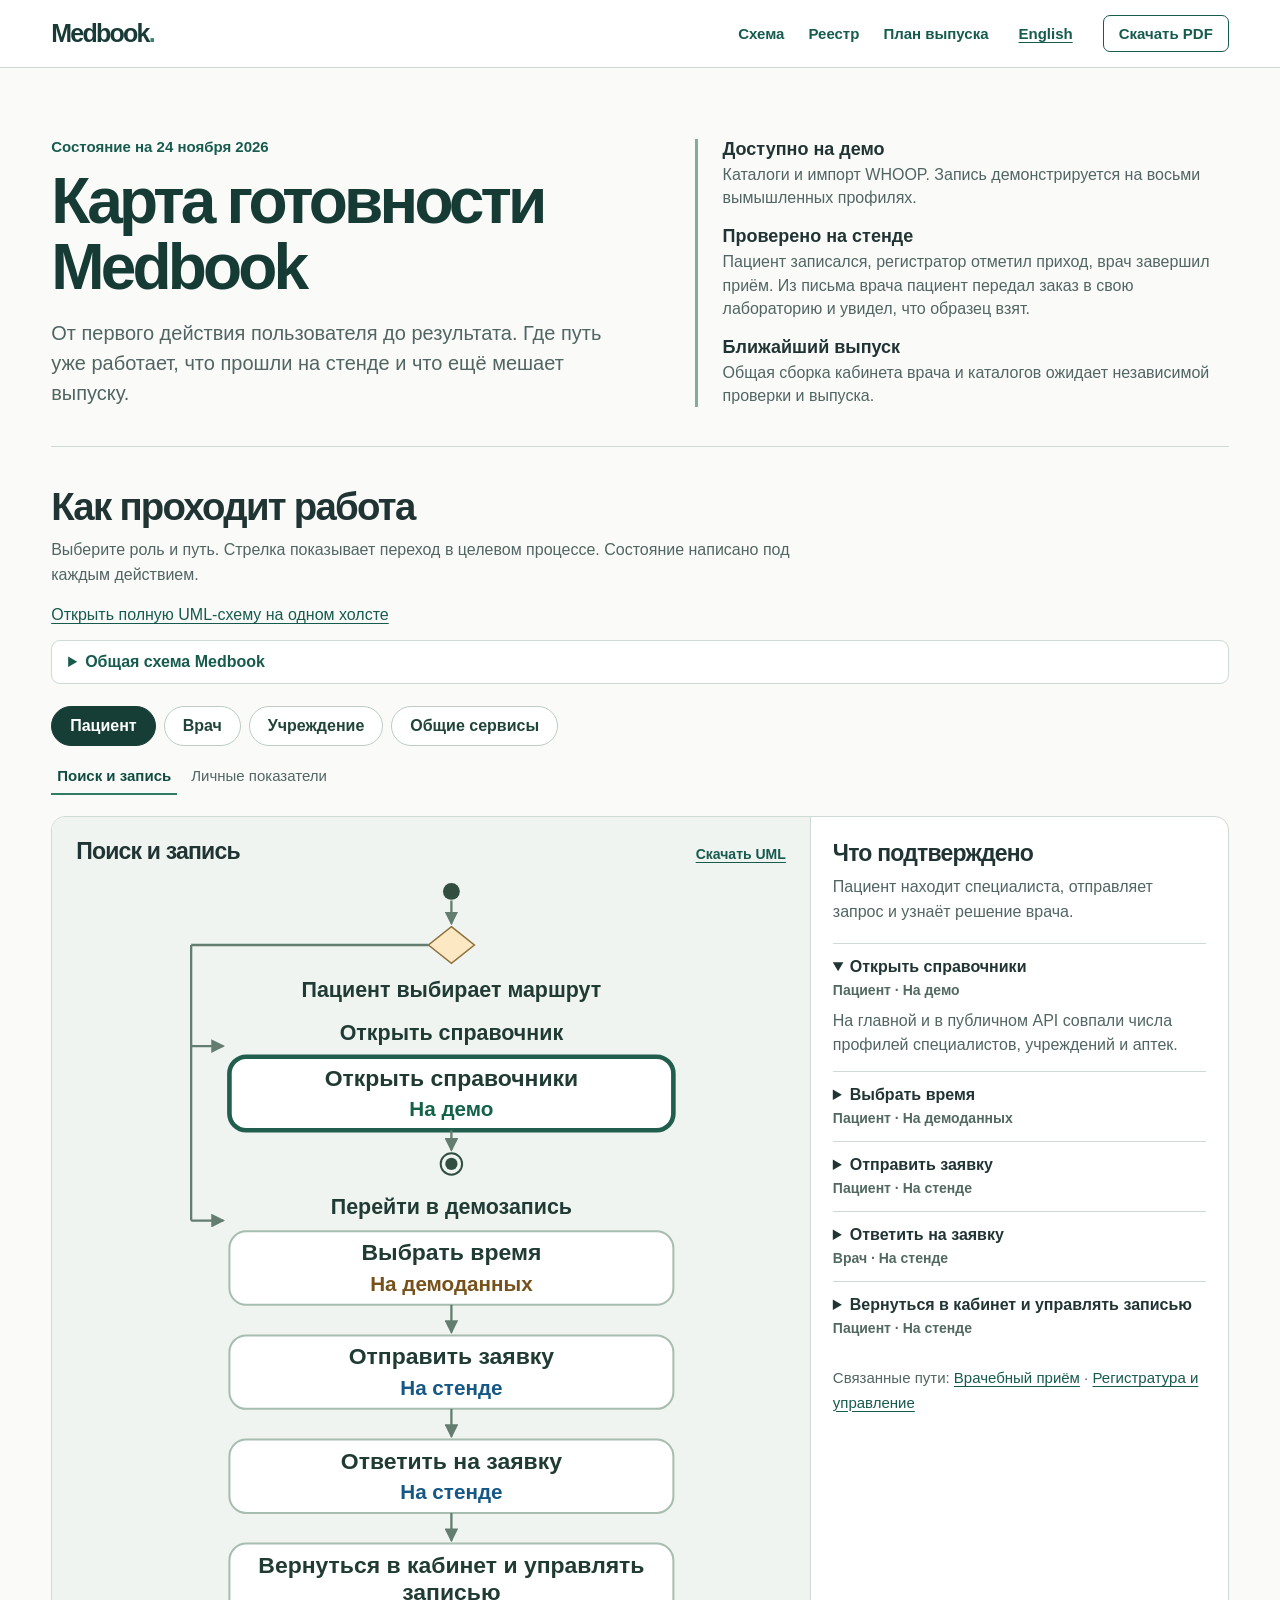
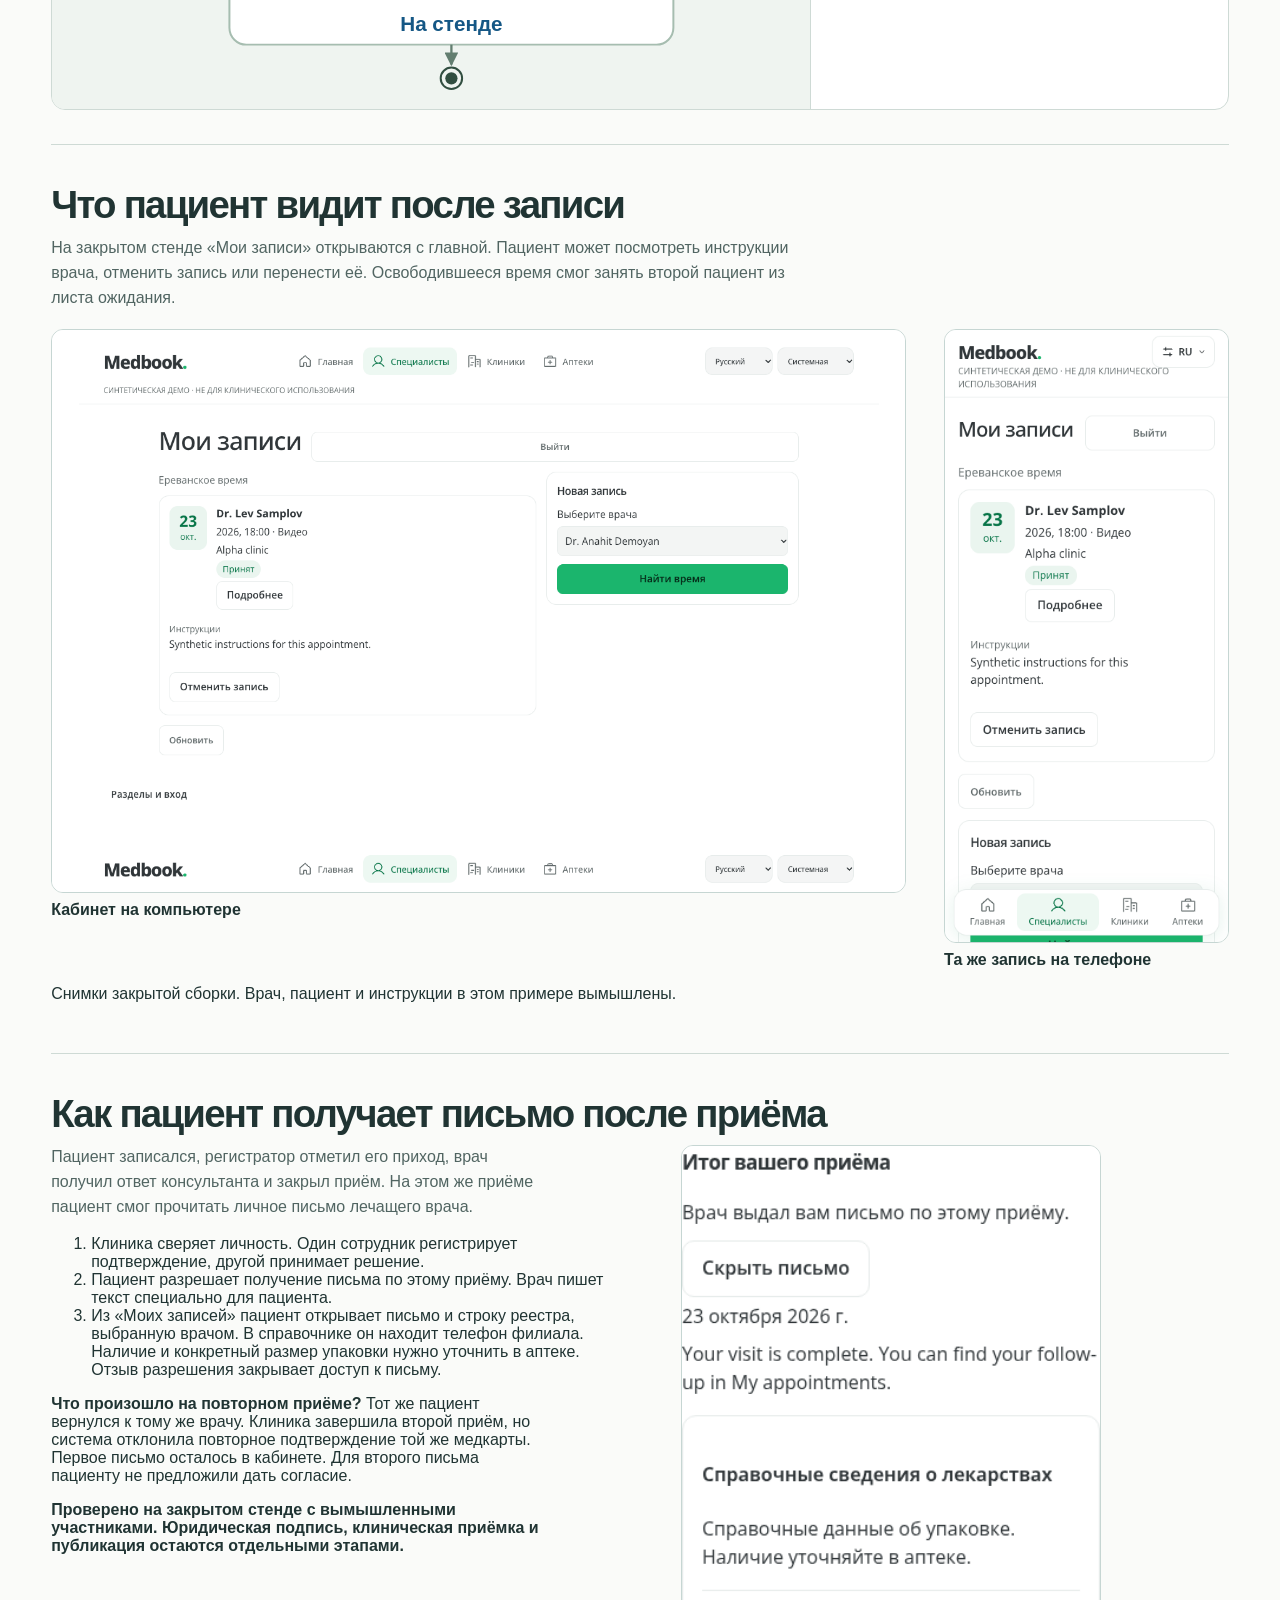
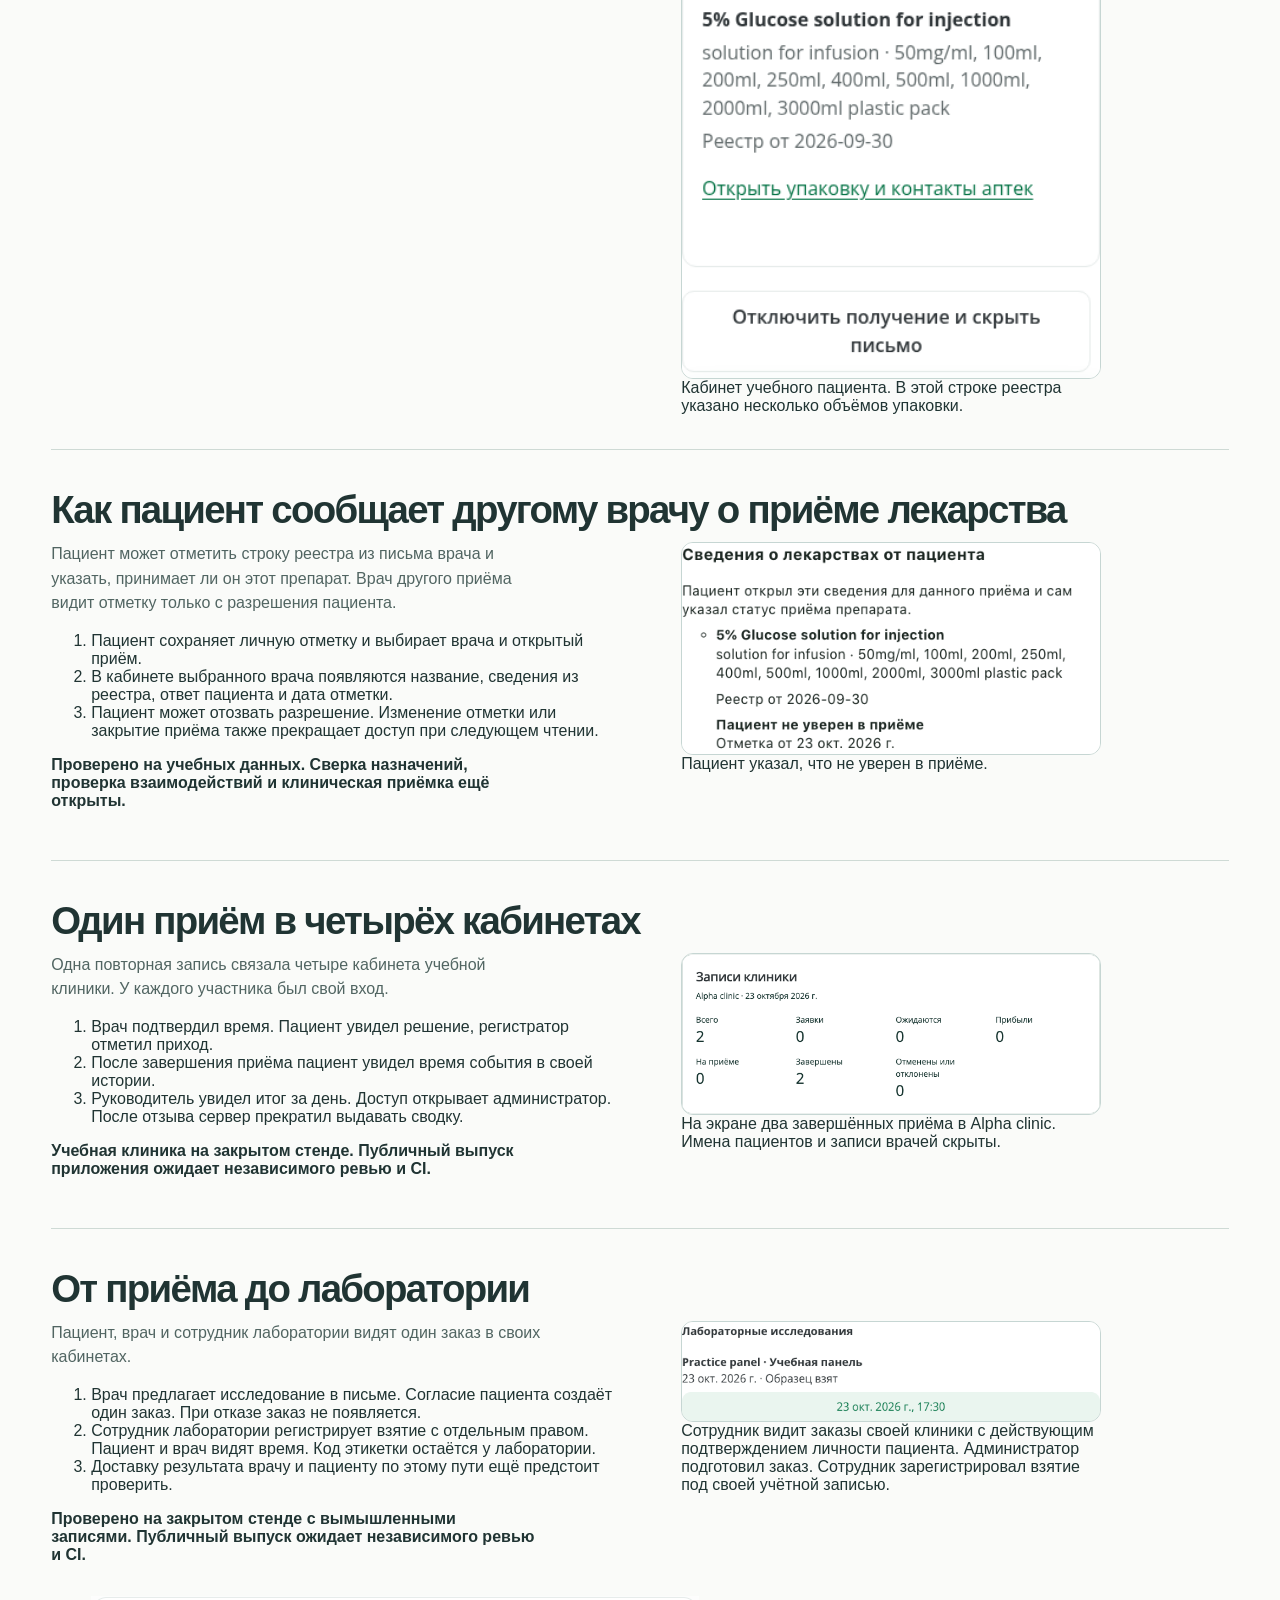
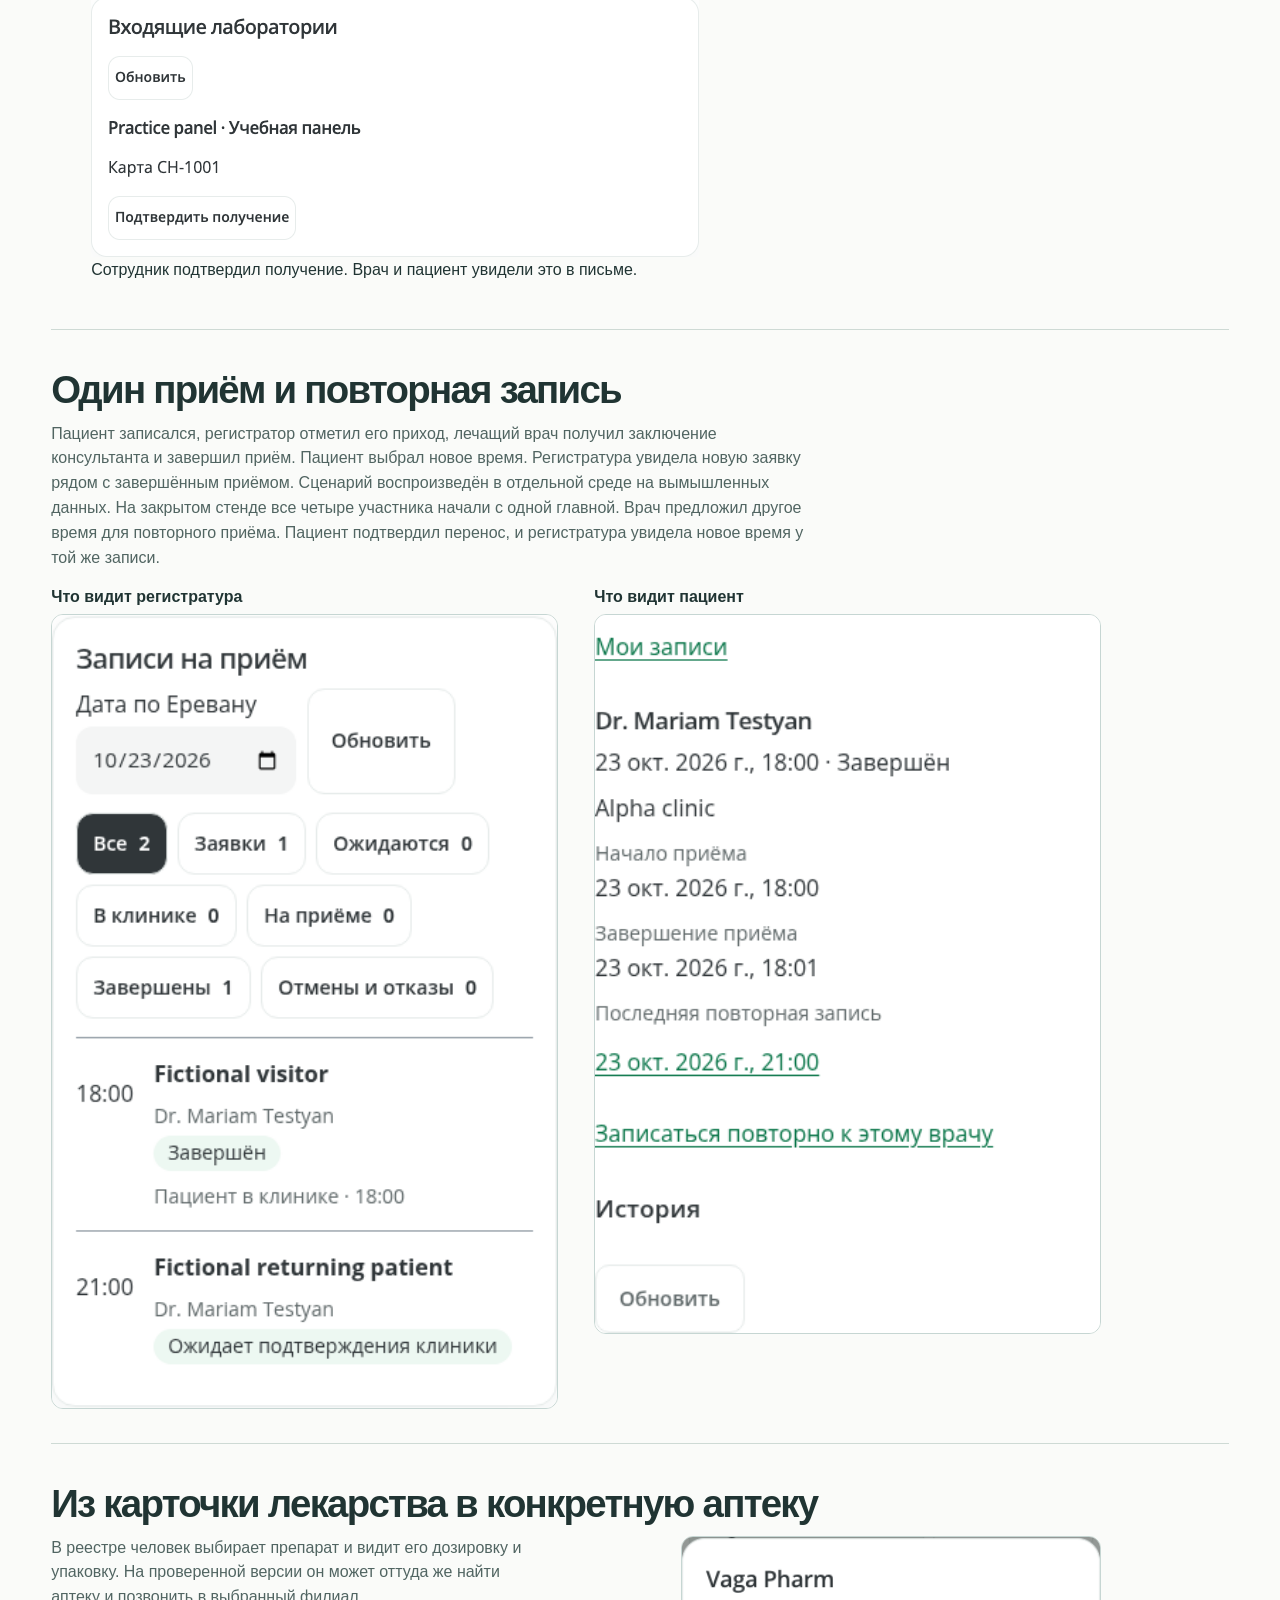
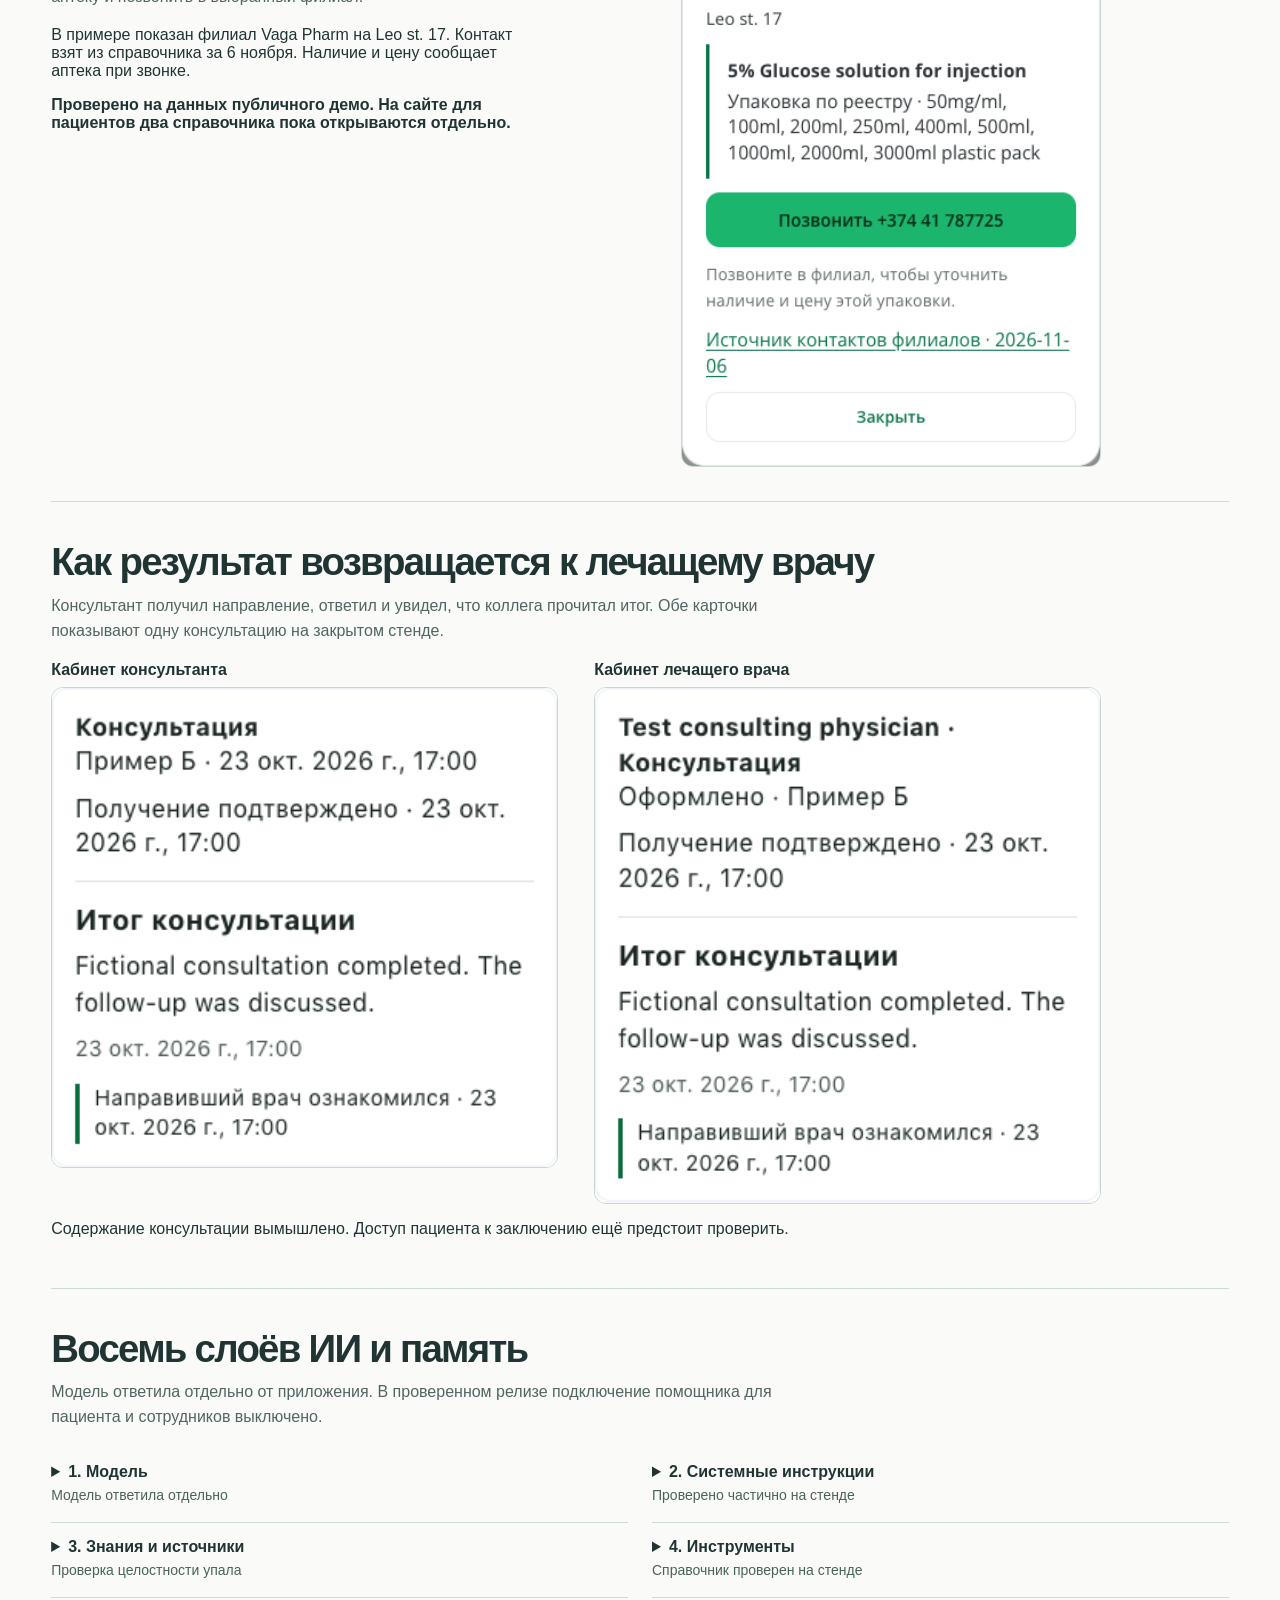
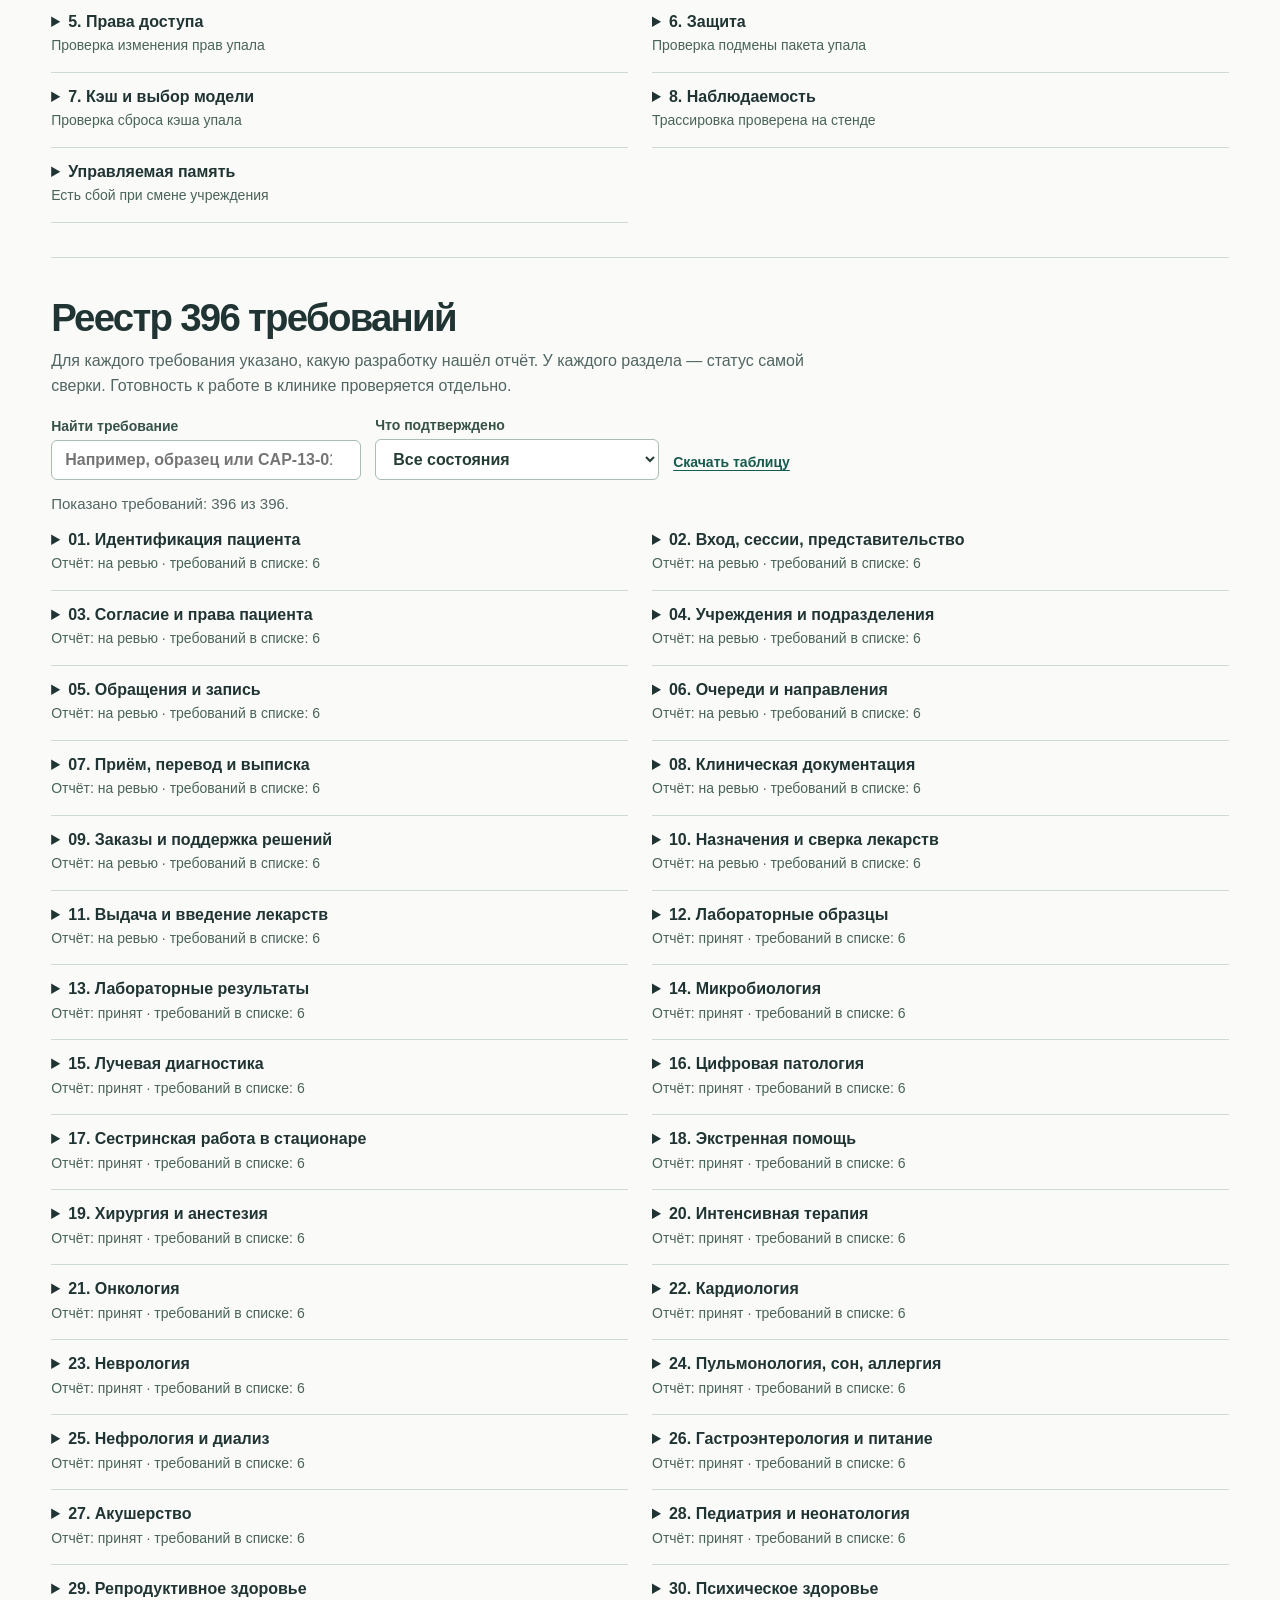
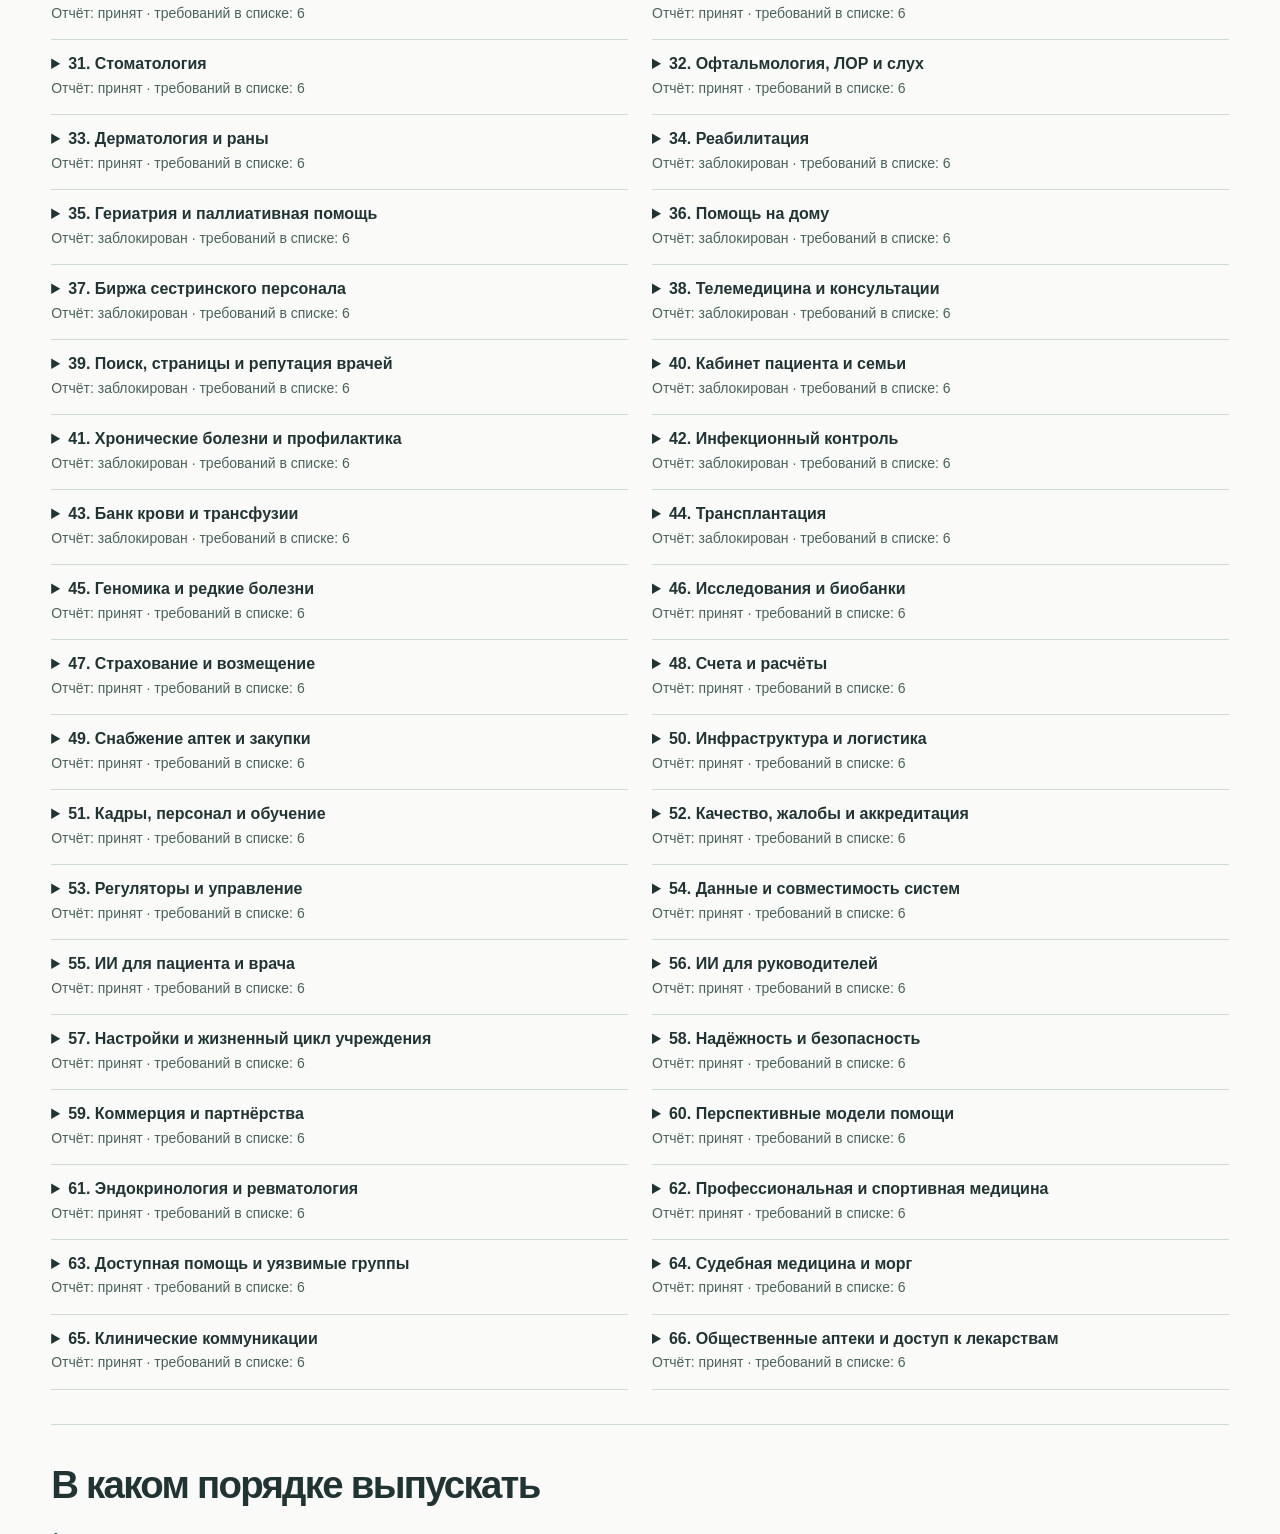
==== commit d7194eaa: "Show the follow-up visit letter gap in both stakeholder briefs" ====
--- a/index.html
+++ b/index.html
@@ -6,7 +6,7 @@
 <div class="flowarea"><div class="drawing"><div class="drawinghead"><h3 id="journey-name"></h3><a id="puml" class="smalllink" download>Скачать UML</a></div><div id="graph"></div></div>
 <aside class="detail" aria-labelledby="proof-title"><h3 id="proof-title">Что подтверждено</h3><p id="journey-goal"></p><div id="steps"></div></aside></div></section>
 <section class="segment account-proof"><h2>Что пациент видит после записи</h2><p class="deck">На закрытом стенде «Мои записи» открываются с главной. Пациент может посмотреть инструкции врача, отменить запись или перенести её. Освободившееся время смог занять второй пациент из листа ожидания.</p><div class="account-screens"><figure><a href="booking-account-ru-desktop.png"><img loading="lazy" width="1365" height="900" src="booking-account-ru-desktop.png" alt="Кабинет на компьютере"></a><figcaption>Кабинет на компьютере</figcaption></figure><figure><a href="booking-account-ru-mobile.png"><img loading="lazy" width="390" height="844" src="booking-account-ru-mobile.png" alt="Та же запись на телефоне"></a><figcaption>Та же запись на телефоне</figcaption></figure></div><p>Снимки закрытой сборки. Врач, пациент и инструкции в этом примере вымышлены.</p></section>
-<section class="segment" id="visit-letter"><h2>Как пациент получает письмо после приёма</h2><div class="pharmacy-enquiry"><div><p class="deck">Пациент записался, регистратор отметил его приход, врач получил ответ консультанта и закрыл приём. На этом же приёме пациент смог прочитать личное письмо лечащего врача.</p><ol><li>Клиника сверяет личность. Один сотрудник регистрирует подтверждение, другой принимает решение.</li><li>Пациент разрешает получение письма по этому приёму. Врач пишет текст специально для пациента.</li><li>Из «Моих записей» пациент открывает письмо и строку реестра, выбранную врачом. В справочнике он находит телефон филиала. Наличие и конкретный размер упаковки нужно уточнить в аптеке. Отзыв разрешения закрывает доступ к письму.</li></ol><p><strong>Проверено на закрытом стенде с вымышленными участниками. Юридическая подпись, клиническая приёмка и публикация остаются отдельными этапами.</strong></p></div><figure><img src="letter-patient-ru.png" loading="lazy" alt="Открытое письмо в кабинете тестового пациента"><figcaption>Кабинет учебного пациента. В этой строке реестра указано несколько объёмов упаковки.</figcaption></figure></div></section>
+<section class="segment" id="visit-letter"><h2>Как пациент получает письмо после приёма</h2><div class="pharmacy-enquiry"><div><p class="deck">Пациент записался, регистратор отметил его приход, врач получил ответ консультанта и закрыл приём. На этом же приёме пациент смог прочитать личное письмо лечащего врача.</p><ol><li>Клиника сверяет личность. Один сотрудник регистрирует подтверждение, другой принимает решение.</li><li>Пациент разрешает получение письма по этому приёму. Врач пишет текст специально для пациента.</li><li>Из «Моих записей» пациент открывает письмо и строку реестра, выбранную врачом. В справочнике он находит телефон филиала. Наличие и конкретный размер упаковки нужно уточнить в аптеке. Отзыв разрешения закрывает доступ к письму.</li></ol><p><strong>Что произошло на повторном приёме?</strong> Тот же пациент вернулся к тому же врачу. Клиника завершила второй приём, но система отклонила повторное подтверждение той же медкарты. Первое письмо осталось в кабинете. Для второго письма пациенту не предложили дать согласие.</p><p><strong>Проверено на закрытом стенде с вымышленными участниками. Юридическая подпись, клиническая приёмка и публикация остаются отдельными этапами.</strong></p></div><figure><img src="letter-patient-ru.png" loading="lazy" alt="Открытое письмо в кабинете тестового пациента"><figcaption>Кабинет учебного пациента. В этой строке реестра указано несколько объёмов упаковки.</figcaption></figure></div></section>
 <section class="segment" id="medicine-sharing"><h2>Как пациент сообщает другому врачу о приёме лекарства</h2><div class="pharmacy-enquiry"><div><p class="deck">Пациент может отметить строку реестра из письма врача и указать, принимает ли он этот препарат. Врач другого приёма видит отметку только с разрешения пациента.</p><ol><li>Пациент сохраняет личную отметку и выбирает врача и открытый приём.</li><li>В кабинете выбранного врача появляются название, сведения из реестра, ответ пациента и дата отметки.</li><li>Пациент может отозвать разрешение. Изменение отметки или закрытие приёма также прекращает доступ при следующем чтении.</li></ol><p><strong>Проверено на учебных данных. Сверка назначений, проверка взаимодействий и клиническая приёмка ещё открыты.</strong></p></div><figure><img src="handoff-doctor-ru.png" loading="lazy" alt="Что видит второй врач"><figcaption>Пациент указал, что не уверен в приёме.</figcaption></figure></div></section>
 <section class="segment" id="clinic-day"><h2>Один приём в четырёх кабинетах</h2><div class="pharmacy-enquiry"><div><p class="deck">Одна повторная запись связала четыре кабинета учебной клиники. У каждого участника был свой вход.</p><ol><li>Врач подтвердил время. Пациент увидел решение, регистратор отметил приход.</li><li>После завершения приёма пациент увидел время события в своей истории.</li><li>Руководитель увидел итог за день. Доступ открывает администратор. После отзыва сервер прекратил выдавать сводку.</li></ol><p><strong>Учебная клиника на закрытом стенде. Публичный выпуск приложения ожидает независимого ревью и CI.</strong></p></div><figure><img src="manager-ru.png" loading="lazy" alt="Сводка руководителя клиники"><figcaption>На экране два завершённых приёма в Alpha clinic. Имена пациентов и записи врачей скрыты.</figcaption></figure></div></section>
 <section class="segment" id="lab-visit"><h2>От приёма до лаборатории</h2><div class="pharmacy-enquiry"><div><p class="deck">Пациент, врач и сотрудник лаборатории видят один заказ в своих кабинетах.</p><ol><li>Врач предлагает исследование в письме. Согласие пациента создаёт один заказ. При отказе заказ не появляется.</li><li>Сотрудник лаборатории регистрирует взятие с отдельным правом. Пациент и врач видят время. Код этикетки остаётся у лаборатории.</li><li>Доставку результата врачу и пациенту по этому пути ещё предстоит проверить.</li></ol><p><strong>Проверено на закрытом стенде с вымышленными записями. Публичный выпуск ожидает независимого ревью и CI.</strong></p></div><figure><img src="lab-patient-ru.png" loading="lazy" alt="Что видит пациент"><figcaption>Сотрудник видит заказы своей клиники с действующим подтверждением личности пациента. Администратор подготовил заказ. Сотрудник зарегистрировал взятие под своей учётной записью.</figcaption></figure></div><figure><img src="lab-employee-ru.png" loading="lazy" width="608" style="max-width:100%;height:auto" alt="Входящие сотрудника своей лаборатории"><figcaption>Сотрудник подтвердил получение. Врач и пациент увидели это в письме.</figcaption></figure></section>
@@ -20,4 +20,4 @@
 <section id="next" class="segment"><h2>В каком порядке выпускать</h2><div id="road"></div></section>
 <section class="segment sources"><h2>Основания и дата</h2><p>Публичные экраны, серверные агрегаты и версия демо сверены 23 ноября. Путь от главной страницы до завершения приёма проверен 24 ноября в 00:28 по Еревану на закрытом HTTPS-стенде с вымышленными пациентами. В 00:53 врач подтвердил свою запись по тому же приёму. Выдача заключения пациенту остаётся открытой. В 01:47 по Еревану два пациента прошли сценарий переноса и листа ожидания. Для выпуска общей сборки ещё нужны независимое ревью и штатная проверка CI. В реестре использованы шесть отчётов по исходным требованиям. Четыре приняты, один на ревью, один заблокирован. Карта отражает этот срез.</p><a href="medbook-readiness.pdf">Открыть полную презентацию</a></section>
 </main><footer>Medbook · Готовность продукта · 24 ноября 2026</footer>
-<script type="application/json" id="dataset">{"flows":[{"key":"care","name":"Поиск и запись","goal":"Пациент находит специалиста, отправляет запрос и узнаёт решение врача.","steps":[{"role":"Пациент","label":"Открыть справочники","state":"live","proof":"На главной и в публичном API совпали числа профилей специалистов, учреждений и аптек."},{"role":"Пациент","label":"Выбрать время","state":"demo","proof":"Восемь вымышленных профилей позволяют выбрать слот с телефона и компьютера. Реальное расписание специалистов из справочника не подключено."},{"role":"Пациент","label":"Отправить заявку","state":"stand","proof":"Регистратор выбранной клиники получил одну заявку. Когда ответ сервера потерялся, пациент нашёл её в своём кабинете с первой отправки."},{"role":"Врач","label":"Ответить на заявку","state":"stand","proof":"Врач предложил свободное время. Пациент принял его в кабинете, и регистратура увидела новое время у той же записи."},{"role":"Пациент","label":"Вернуться в кабинет и управлять записью","state":"stand","proof":"Пациент записался повторно к тому же врачу из завершённого визита. В кабинете сохранились обе записи. Новая заявка дошла до врача и регистратуры."}],"spec":["IF","Пациент выбирает маршрут","Открыть справочник",[0],"Перейти в демозапись",[1,2,3,4]]},{"key":"visit","name":"Врачебный приём","goal":"От принятой заявки до итоговой записи, которую пациент может открыть.","steps":[{"role":"Врач, пациент и регистратор","label":"Провести зарегистрированный приём","state":"stand","proof":"На одной записи пациент прошёл регистрацию, врач открыл приём и получил ответ консультанта. После закрытия пациент и регистратор увидели завершение."},{"role":"Врач","label":"Изменить часы приёма","state":"stand","proof":"Пациент и регистратура увидели, что время закрыто. В другой клинике запись продолжалась."},{"role":"Два врача","label":"Обменяться итогом консультации","state":"stand","proof":"Консультант передал итог. Лечащий врач прочитал его в исходном приёме и подтвердил просмотр. Консультант увидел отметку."},{"role":"Врач и пациент","label":"Провести видеоприём","state":"part","proof":"Есть страницы обоих участников и сервер визита. На основном демо проверенные адреса закрыты. Звонок двух участников там не подтверждён."},{"role":"Пациент","label":"Прочитать письмо врача","state":"stand","proof":"С согласия пациента письмо открылось. Из письма он нашёл строку реестра и телефон аптеки."}],"spec":["MID",[0],"Цель работы","Расписание",[1],"Приём",[2,4],"Видеоконсультация",[3]]},{"key":"whoop","name":"Личные данные WHOOP","goal":"От согласия владельца устройства до его личных измерений и разбора.","steps":[{"role":"Пациент","label":"Подключить свой аккаунт WHOOP","state":"live","proof":"На сервере зафиксировано одно активное подключение. Личность владельца по этим данным определить нельзя."},{"role":"Сервер","label":"Сохранить измерения","state":"live","proof":"Записаны 22 события сна, 16 восстановления и 20 циклов. Завершены восемь синхронизаций. Последняя — 22 ноября в 16:53 по Еревану."},{"role":"Пациент","label":"Открыть только свои данные","state":"stand","proof":"На стенде два тестовых пациента были изолированы. На демо запрос без входа отклонён. Как выглядит полная панель у двух реальных пользователей, ещё не проверено."},{"role":"ИИ","label":"Объяснить динамику","state":"off","proof":"На действующем демо для WHOOP отсутствует подключение модели, в журнале запросов ИИ — ноль записей."}],"spec":["SEQ",[0,1,2,3]]},{"key":"staff","name":"Клиника и смены","goal":"Как два сотрудника видят решение руководителя и проверяют своё расписание.","steps":[{"role":"Сотрудник","label":"Принять приглашение","state":"stand","proof":"На закрытом стенде приглашение привело к действующей сессии сотрудника."},{"role":"Сотрудник","label":"Посмотреть свою смену","state":"stand","proof":"Сотрудник увидел свою смену. Его сессия не открывала врачебный кабинет."},{"role":"Два сотрудника","label":"Запросить и принять обмен","state":"stand","proof":"Обмен создан и принят в двух отдельных сессиях сотрудников."},{"role":"Руководитель","label":"Одобрить заявку","state":"stand","proof":"Оба сотрудника увидели решение руководителя. При потере ответа кабинет отличил собственное решение от решения второго руководителя."},{"role":"Учреждение и сотрудники","label":"Сверить смену с опубликованным графиком","state":"stand","proof":"Оба сотрудника увидели номер версии, назначенного коллегу и отзыв графика. Публикацию выполнил модуль планирования на стенде. Публичный кабинет руководителя закрыт."}],"spec":["SEQ",[0,1,2,3,4]]},{"key":"medication","name":"Назначения и аптеки","goal":"От реестра препаратов до безопасного назначения, реального наличия и выдачи.","steps":[{"role":"Пациент","label":"Найти препарат и филиал","state":"live","proof":"Доступны датированный реестр лекарств и справочник аптек. Есть источник, сведения об упаковке и дозировке при наличии в реестре."},{"role":"Врач","label":"Сверить назначения разных врачей","state":"part","proof":"Есть код сверки, авторизации рецепта и проверки взаимодействий. У последних двух есть независимое ревью. Полный маршрут по общей карте не принят."},{"role":"Врач","label":"Оценить конфликт или замену","state":"gap","proof":"Нужны единый список с авторством, проверенные правила и решение врача, видимое пациенту. Клиническая приёмка остаётся открытой."},{"role":"Аптека","label":"Подтвердить остаток и цену","state":"gap","proof":"На стенде пациент нашёл телефон филиала прямо из карточки препарата. Остатки и цену для этой упаковки аптека подтверждает по телефону."},{"role":"Фармацевт","label":"Отпустить препарат по назначению","state":"gap","proof":"Есть части для запасов и выдачи. Полный отпуск конкретного рецепта и обновление статуса пациента на демо не проверены."}],"spec":["SEQ",[0,1,2,3,4]]},{"key":"lab","name":"Лаборатория","goal":"От направления на анализ до получения результата лечащим врачом.","steps":[{"role":"Врач и пациент","label":"Назначить исследование","state":"stand","proof":"В учебной клинике врач предложил исследование. После согласия пациента появился один заказ. При отказе заказ не создавался."},{"role":"Сотрудник лаборатории","label":"Принять заказ своей клиники","state":"stand","proof":"Клиника выдала отдельный доступ. При изменении требований к подтверждению личности заказ исчез из входящих. После получения врач и пациент увидели подтверждение."},{"role":"Сотрудник лаборатории","label":"Зарегистрировать образец","state":"stand","proof":"Сотрудник лаборатории регистрирует взятие с отдельным правом. Пациент и врач видят время. Код этикетки остаётся у лаборатории."},{"role":"Лаборант","label":"Проверить рабочий список и результат","state":"part","proof":"Файлы рабочего списка и валидации полностью совпали с принятыми исходниками. У компонентов есть тесты. Публичный вход лаборатории вернул 404."},{"role":"Врач","label":"Получить выпущенное заключение","state":"gap","proof":"Прогон от образца до выдачи результата нужному врачу в опубликованном кабинете не найден."}],"spec":["SEQ",[0,1,2,3,4]]},{"key":"clinic","name":"Регистратура и управление","goal":"От освобождения слота до работы с кадровыми, закупочными и финансовыми операциями.","steps":[{"role":"Регистратура","label":"Отметить прибытие пациента","state":"stand","proof":"Регистратор отметил прибытие на очный приём. Пациент и врач увидели отметку. Другая клиника не получила эту запись."},{"role":"Руководитель","label":"Вести персонал и заявки на услуги","state":"stand","proof":"Руководитель видит загрузку своей клиники рядом со сменами. После завершения приёма сводка совпала с регистратурой. Проверен отзыв доступа."},{"role":"Закупщик","label":"Проверить закупку и комиссию","state":"stand","proof":"На отдельном стенде проверены доступ к закупке, раскрытие комиссии и отказ пользователю другого учреждения."},{"role":"Склад и бухгалтерия","label":"Сверить поставку, оплату и остаток","state":"part","proof":"В релизе есть приём партий, движение, отзыв запасов, прогноз, цены и учёт. Подтверждения полной поставки и реального платежа нет."}],"spec":["MULTI","Операция учреждения",[["Регистратура",[0]],["Кадры",[1]],["Снабжение и расчёты",[2,3]]]]},{"key":"ai","name":"Помощник Medbook","goal":"От разрешённого вопроса до ответа модели с источниками и контролем доступа.","steps":[{"role":"Пользователь","label":"Задать вопрос под своей ролью","state":"stand","proof":"Механизм ролевых инструкций и сессий проверялся на стенде приложения. Публичный вход в общий помощник при сверке вернул 404."},{"role":"Шлюз ИИ","label":"Подобрать источники и инструменты","state":"stand","proof":"Шлюз указал источник ответа, использовал сохранённую версию документа и отклонил изменённый источник."},{"role":"Шлюз ИИ","label":"Проверить права, память и кэш","state":"stand","proof":"На закрытом стенде повторно проверены смена прав и учреждения, сброс кэша и изоляция сохранённых предпочтений."},{"role":"Модель","label":"Ответить в приложении","state":"off","proof":"Отдельный сервис модели дал короткий ответ. Привязки модели к пациентскому и служебному интерфейсам в проверенном релизе выключены."},{"role":"Команда","label":"Принять качество по ролям","state":"gap","proof":"Шлюз прошёл две серии проверок на одной сборке: 112 из 112 и 155 из 155. Качество ответов живой модели для каждой роли ещё предстоит принять."}],"spec":["SEQ",[0,1,2,3,4]]},{"key":"release","name":"Сборка и выпуск","goal":"Как проверенный пользовательский путь попадёт на общую точку входа Medbook.","steps":[{"role":"Разработка","label":"Соединить две принятые ветви","state":"stand","proof":"Собраны каталоги, ограниченный кабинет врача и изменения WHOOP. Единственный конфликт был в файле проверок."},{"role":"Интеграция","label":"Пройти путь по ролям","state":"stand","proof":"23 ноября в 14:49 по Еревану проверены заявка и ответ врача, изоляция ролей и обмен сменой на объединённой сборке."},{"role":"Ревью","label":"Проверить общую сборку независимо","state":"gap","proof":"Два исходных набора прошли независимое ревью. Отдельного решения по новой общей сборке на момент среза нет."},{"role":"Выпуск","label":"Пройти штатную проверку релиза","state":"hold","proof":"В одной из проверок сбор подтверждений занял 48 секунд при лимите 25. Для объединённой версии штатная проверка и разрешение выпуска не подтверждены."},{"role":"Пользователь","label":"Повторить сценарий на опубликованной версии","state":"gap","proof":"Публичное демо при сверке работало на предыдущем релизе. Итоговый тест после публикации ещё предстоит."}],"spec":["SEQ",[0,1,2,3,4]]}],"register":[{"id":"CAP-01-01","dom":1,"section":"Идентификация пациента","title":"Завести временную карту пациента","original":"Register a provisional patient","state":"В составе прежней сборки","review":"На ревью","match":"Вне этой выборки","found":true},{"id":"CAP-01-02","dom":1,"section":"Идентификация пациента","title":"Подтвердить право на существующую карту","original":"Claim an existing chart","state":"Найдена разработка","review":"На ревью","match":"Вне этой выборки","found":true},{"id":"CAP-01-03","dom":1,"section":"Идентификация пациента","title":"Объединить дубли карт","original":"Merge duplicate records","state":"Найдена разработка","review":"На ревью","match":"Вне этой выборки","found":true},{"id":"CAP-01-04","dom":1,"section":"Идентификация пациента","title":"Исправить ошибочное объединение","original":"Correct a mistaken merge","state":"Найдена разработка","review":"На ревью","match":"Вне этой выборки","found":true},{"id":"CAP-01-05","dom":1,"section":"Идентификация пациента","title":"Вести персональные и контактные данные","original":"Manage demographics and contacts","state":"Найдена разработка","review":"На ревью","match":"Вне этой выборки","found":true},{"id":"CAP-01-06","dom":1,"section":"Идентификация пациента","title":"Установить личность экстренного пациента","original":"Reconcile an unknown emergency identity","state":"Найдена разработка","review":"На ревью","match":"Вне этой выборки","found":true},{"id":"CAP-02-01","dom":2,"section":"Вход, сессии, представительство","title":"Зарегистрировать и подтвердить аккаунт","original":"Register and verify a digital account","state":"Найдена разработка","review":"На ревью","match":"Вне этой выборки","found":true},{"id":"CAP-02-02","dom":2,"section":"Вход, сессии, представительство","title":"Настроить факторы входа и восстановить доступ","original":"Enroll login factors and recover access","state":"Найдена разработка","review":"На ревью","match":"Вне этой выборки","found":true},{"id":"CAP-02-03","dom":2,"section":"Вход, сессии, представительство","title":"Пригласить сотрудника и закрыть доступ при увольнении","original":"Invite and offboard staff","state":"Найдена разработка","review":"На ревью","match":"Вне этой выборки","found":true},{"id":"CAP-02-04","dom":2,"section":"Вход, сессии, представительство","title":"Управлять устройствами и сессиями","original":"Manage devices and sessions","state":"Реализация не подтверждена","review":"На ревью","match":"Вне этой выборки","found":false},{"id":"CAP-02-05","dom":2,"section":"Вход, сессии, представительство","title":"Назначить представителя пациента","original":"Delegate patient representation","state":"Найдена разработка","review":"На ревью","match":"Вне этой выборки","found":true},{"id":"CAP-02-06","dom":2,"section":"Вход, сессии, представительство","title":"Пересмотреть опеку и дееспособность","original":"Review guardianship/capacity transitions","state":"Найдена разработка","review":"На ревью","match":"Вне этой выборки","found":true},{"id":"CAP-03-01","dom":3,"section":"Согласие и права пациента","title":"Получить согласие на конкретную цель","original":"Capture purpose-specific consent","state":"Найдена разработка","review":"На ревью","match":"Вне этой выборки","found":true},{"id":"CAP-03-02","dom":3,"section":"Согласие и права пациента","title":"Отозвать или изменить согласие","original":"Withdraw or amend consent","state":"Найдена разработка","review":"На ревью","match":"Вне этой выборки","found":true},{"id":"CAP-03-03","dom":3,"section":"Согласие и права пациента","title":"Ограничить видимость чувствительных записей","original":"Apply sensitive-record segmentation","state":"Найдена разработка","review":"На ревью","match":"Вне этой выборки","found":true},{"id":"CAP-03-04","dom":3,"section":"Согласие и права пациента","title":"Предоставить пациенту доступ и экспорт","original":"Provide patient access/export","state":"Найдена разработка","review":"На ревью","match":"Вне этой выборки","found":true},{"id":"CAP-03-05","dom":3,"section":"Согласие и права пациента","title":"Обработать запрос на исправление или удаление","original":"Handle correction and deletion requests","state":"В составе прежней сборки","review":"На ревью","match":"Вне этой выборки","found":true},{"id":"CAP-03-06","dom":3,"section":"Согласие и права пациента","title":"Проверить экстренный доступ к карте","original":"Review emergency access","state":"В составе прежней сборки","review":"На ревью","match":"Вне этой выборки","found":true},{"id":"CAP-04-01","dom":4,"section":"Учреждения и подразделения","title":"Описать организации и площадки","original":"Model organizations and facilities","state":"Найдена разработка","review":"На ревью","match":"Вне этой выборки","found":true},{"id":"CAP-04-02","dom":4,"section":"Учреждения и подразделения","title":"Настроить отделения и услуги","original":"Configure departments and services","state":"Найдена разработка","review":"На ревью","match":"Вне этой выборки","found":true},{"id":"CAP-04-03","dom":4,"section":"Учреждения и подразделения","title":"Управлять помещениями, койками и оборудованием","original":"Manage rooms, beds and equipment","state":"Найдена разработка","review":"На ревью","match":"Вне этой выборки","found":true},{"id":"CAP-04-04","dom":4,"section":"Учреждения и подразделения","title":"Проверить лицензии и клинические полномочия","original":"Verify licenses and clinical privileges","state":"Найдена разработка","review":"На ревью","match":"Вне этой выборки","found":true},{"id":"CAP-04-05","dom":4,"section":"Учреждения и подразделения","title":"Оформить временные назначения сотрудников","original":"Manage temporary assignments","state":"Найдена разработка","review":"На ревью","match":"Вне этой выборки","found":true},{"id":"CAP-04-06","dom":4,"section":"Учреждения и подразделения","title":"Опубликовать место работы специалиста","original":"Publish provider affiliations","state":"Найдена разработка","review":"На ревью","match":"Вне этой выборки","found":true},{"id":"CAP-05-01","dom":5,"section":"Обращения и запись","title":"Принимать обращения по разным каналам","original":"Capture enquiries across channels","state":"Найдена разработка","review":"На ревью","match":"Вне этой выборки","found":true},{"id":"CAP-05-02","dom":5,"section":"Обращения и запись","title":"Собирать анкеты до визита","original":"Collect pre-visit forms","state":"Реализация не подтверждена","review":"На ревью","match":"Вне этой выборки","found":false},{"id":"CAP-05-03","dom":5,"section":"Обращения и запись","title":"Совместно бронировать врача, кабинет и оборудование","original":"Book provider/room/equipment together","state":"Найдена разработка","review":"На ревью","match":"Вне этой выборки","found":true},{"id":"CAP-05-04","dom":5,"section":"Обращения и запись","title":"Вести лист ожидания и освободившиеся слоты","original":"Manage waitlists and released slots","state":"В составе прежней сборки","review":"На ревью","match":"Вне этой выборки","found":true},{"id":"CAP-05-05","dom":5,"section":"Обращения и запись","title":"Переносить и отменять запись","original":"Reschedule and cancel appointments","state":"Найдена разработка","review":"На ревью","match":"Вне этой выборки","found":true},{"id":"CAP-05-06","dom":5,"section":"Обращения и запись","title":"Планировать групповые и повторные приёмы","original":"Plan group and recurring care","state":"Найдена разработка","review":"На ревью","match":"Вне этой выборки","found":true},{"id":"CAP-06-01","dom":6,"section":"Очереди и направления","title":"Регистрировать прибытие и направлять пациента","original":"Check in and route patients","state":"Реализация не подтверждена","review":"На ревью","match":"Вне этой выборки","found":false},{"id":"CAP-06-02","dom":6,"section":"Очереди и направления","title":"Управлять приоритетом и срочными обращениями","original":"Prioritize queues and urgent insertion","state":"Найдена разработка","review":"На ревью","match":"Вне этой выборки","found":true},{"id":"CAP-06-03","dom":6,"section":"Очереди и направления","title":"Оформлять внутренние и внешние направления","original":"Create internal and external referrals","state":"Найдена разработка","review":"На ревью","match":"Вне этой выборки","found":true},{"id":"CAP-06-04","dom":6,"section":"Очереди и направления","title":"Отслеживать выполнение направления","original":"Track referral closure","state":"Найдена разработка","review":"На ревью","match":"Вне этой выборки","found":true},{"id":"CAP-06-05","dom":6,"section":"Очереди и направления","title":"Координировать маршрут по нескольким службам","original":"Coordinate multi-service pathways","state":"Найдена разработка","review":"На ревью","match":"Вне этой выборки","found":true},{"id":"CAP-06-06","dom":6,"section":"Очереди и направления","title":"Организовать доступный транспорт и переводчика","original":"Arrange accessible transport/interpreters","state":"Найдена разработка","review":"На ревью","match":"Вне этой выборки","found":true},{"id":"CAP-07-01","dom":7,"section":"Приём, перевод и выписка","title":"Открыть амбулаторный, домашний или дистанционный визит","original":"Open outpatient/home/virtual encounters","state":"Найдена разработка","review":"На ревью","match":"Вне этой выборки","found":true},{"id":"CAP-07-02","dom":7,"section":"Приём, перевод и выписка","title":"Оформить госпитализацию и назначить койку","original":"Admit and assign a bed","state":"Найдена разработка","review":"На ревью","match":"Вне этой выборки","found":true},{"id":"CAP-07-03","dom":7,"section":"Приём, перевод и выписка","title":"Передать пациента другой команде или отделению","original":"Transfer care or location","state":"Найдена разработка","review":"На ревью","match":"Вне этой выборки","found":true},{"id":"CAP-07-04","dom":7,"section":"Приём, перевод и выписка","title":"Отменить ошибочную госпитализацию","original":"Reverse an erroneous admission","state":"Найдена разработка","review":"На ревью","match":"Вне этой выборки","found":true},{"id":"CAP-07-05","dom":7,"section":"Приём, перевод и выписка","title":"Зафиксировать отказ или самостоятельный уход","original":"Record refusal or self-discharge","state":"Найдена разработка","review":"На ревью","match":"Вне этой выборки","found":true},{"id":"CAP-07-06","dom":7,"section":"Приём, перевод и выписка","title":"Выписать пациента с планом дальнейшей помощи","original":"Discharge with continuity actions","state":"Найдена разработка","review":"На ревью","match":"Вне этой выборки","found":true},{"id":"CAP-08-01","dom":8,"section":"Клиническая документация","title":"Вести структурированные и текстовые заметки","original":"Create structured and narrative notes","state":"Найдена разработка","review":"На ревью","match":"Вне этой выборки","found":true},{"id":"CAP-08-02","dom":8,"section":"Клиническая документация","title":"Записывать наблюдения и измерения","original":"Capture observations and measurements","state":"Найдена разработка","review":"На ревью","match":"Вне этой выборки","found":true},{"id":"CAP-08-03","dom":8,"section":"Клиническая документация","title":"Вести проблемы, аллергии и анамнез","original":"Maintain problems, allergies and history","state":"Найдена разработка","review":"На ревью","match":"Вне этой выборки","found":true},{"id":"CAP-08-04","dom":8,"section":"Клиническая документация","title":"Подписывать, совместно заверять и исправлять записи","original":"Sign, co-sign and amend records","state":"Найдена разработка","review":"На ревью","match":"Вне этой выборки","found":true},{"id":"CAP-08-05","dom":8,"section":"Клиническая документация","title":"Согласовывать план лечения между специалистами","original":"Coordinate plans and multidisciplinary review","state":"Найдена разработка","review":"На ревью","match":"Вне этой выборки","found":true},{"id":"CAP-08-06","dom":8,"section":"Клиническая документация","title":"Прикреплять и классифицировать файлы","original":"Attach and classify documents/media","state":"Найдена разработка","review":"На ревью","match":"Вне этой выборки","found":true},{"id":"CAP-09-01","dom":9,"section":"Заказы и поддержка решений","title":"Назначать исследования, процедуры и консультации","original":"Order investigations/procedures/consultations","state":"Найдена разработка","review":"На ревью","match":"Вне этой выборки","found":true},{"id":"CAP-09-02","dom":9,"section":"Заказы и поддержка решений","title":"Использовать наборы назначений с версиями","original":"Use versioned order sets","state":"Найдена разработка","review":"На ревью","match":"Вне этой выборки","found":true},{"id":"CAP-09-03","dom":9,"section":"Заказы и поддержка решений","title":"Планировать повторные и условные назначения","original":"Schedule recurring and conditional orders","state":"Найдена разработка","review":"На ревью","match":"Вне этой выборки","found":true},{"id":"CAP-09-04","dom":9,"section":"Заказы и поддержка решений","title":"Приостанавливать, отменять и заменять назначения","original":"Hold, cancel and replace orders","state":"Найдена разработка","review":"На ревью","match":"Вне этой выборки","found":true},{"id":"CAP-09-05","dom":9,"section":"Заказы и поддержка решений","title":"Проверять клинические ограничения","original":"Evaluate clinical checks","state":"Найдена разработка","review":"На ревью","match":"Вне этой выборки","found":true},{"id":"CAP-09-06","dom":9,"section":"Заказы и поддержка решений","title":"Отслеживать принятие и выполнение","original":"Track acknowledgement and execution","state":"Найдена разработка","review":"На ревью","match":"Вне этой выборки","found":true},{"id":"CAP-10-01","dom":10,"section":"Назначения и сверка лекарств","title":"Сверить домашние и стационарные лекарства","original":"Reconcile home and institutional medicines","state":"Найдена разработка","review":"На ревью","match":"Вне этой выборки","found":true},{"id":"CAP-10-02","dom":10,"section":"Назначения и сверка лекарств","title":"Подготовить и утвердить рецепт","original":"Draft and authorize prescriptions","state":"Найдена разработка","review":"На ревью","match":"Вне этой выборки","found":true},{"id":"CAP-10-03","dom":10,"section":"Назначения и сверка лекарств","title":"Описать дозу и способ применения","original":"Represent dose and administration instructions","state":"Найдена разработка","review":"На ревью","match":"Вне этой выборки","found":true},{"id":"CAP-10-04","dom":10,"section":"Назначения и сверка лекарств","title":"Проверить противопоказания и взаимодействия","original":"Review contraindication/interaction checks","state":"Найдена разработка","review":"На ревью","match":"Вне этой выборки","found":true},{"id":"CAP-10-05","dom":10,"section":"Назначения и сверка лекарств","title":"Оформить продление и замену","original":"Manage renewals and substitutions","state":"Реализация не подтверждена","review":"На ревью","match":"Вне этой выборки","found":false},{"id":"CAP-10-06","dom":10,"section":"Назначения и сверка лекарств","title":"Отправить электронный рецепт и сверить статус","original":"Send e-prescriptions and reconcile status","state":"Найдена разработка","review":"На ревью","match":"Вне этой выборки","found":true},{"id":"CAP-11-01","dom":11,"section":"Выдача и введение лекарств","title":"Проверить рецепт и отпустить препарат","original":"Verify and dispense medication","state":"Найдена разработка","review":"На ревью","match":"Вне этой выборки","found":true},{"id":"CAP-11-02","dom":11,"section":"Выдача и введение лекарств","title":"Подготовить составные или инфузионные препараты","original":"Prepare compounded or infusion products","state":"Найдена разработка","review":"На ревью","match":"Вне этой выборки","found":true},{"id":"CAP-11-03","dom":11,"section":"Выдача и введение лекарств","title":"Сверить пациента и штрихкод у постели","original":"Perform bedside identity/barcode checks","state":"Найдена разработка","review":"На ревью","match":"Вне этой выборки","found":true},{"id":"CAP-11-04","dom":11,"section":"Выдача и введение лекарств","title":"Записать введённую или пропущенную дозу","original":"Document administration or non-administration","state":"Найдена разработка","review":"На ревью","match":"Вне этой выборки","found":true},{"id":"CAP-11-05","dom":11,"section":"Выдача и введение лекарств","title":"Вести учёт контролируемых препаратов","original":"Manage controlled-substance custody","state":"Найдена разработка","review":"На ревью","match":"Вне этой выборки","found":true},{"id":"CAP-11-06","dom":11,"section":"Выдача и введение лекарств","title":"Сверять частичные дозы и возвраты","original":"Reconcile partial doses and returns","state":"Найдена разработка","review":"На ревью","match":"Вне этой выборки","found":true},{"id":"CAP-12-01","dom":12,"section":"Лабораторные образцы","title":"Назначить и подготовить забор материала","original":"Request and prepare specimen collection","state":"Найдена разработка","review":"Принят","match":"Файл отсутствует по указанному пути","found":true},{"id":"CAP-12-02","dom":12,"section":"Лабораторные образцы","title":"Собрать и промаркировать образец","original":"Collect and label specimens","state":"Найдена разработка","review":"Принят","match":"Файл отсутствует по указанному пути","found":true},{"id":"CAP-12-03","dom":12,"section":"Лабораторные образцы","title":"Отследить перевозку и передачу образца","original":"Track transport and custody","state":"Найдена разработка","review":"Принят","match":"Файл отсутствует по указанному пути","found":true},{"id":"CAP-12-04","dom":12,"section":"Лабораторные образцы","title":"Принять, отклонить или повторно взять образец","original":"Receive, reject or recollect specimens","state":"Найдена разработка","review":"Принят","match":"Файл отсутствует по указанному пути","found":true},{"id":"CAP-12-05","dom":12,"section":"Лабораторные образцы","title":"Разделить образец и направить на внешнее исследование","original":"Create aliquots and route reference tests","state":"Найдена разработка","review":"Принят","match":"Файл отсутствует по указанному пути","found":true},{"id":"CAP-12-06","dom":12,"section":"Лабораторные образцы","title":"Сохранить или утилизировать образец","original":"Dispose or retain specimens","state":"Найдена разработка","review":"Принят","match":"Файл отсутствует по указанному пути","found":true},{"id":"CAP-13-01","dom":13,"section":"Лабораторные результаты","title":"Составить рабочие списки и сообщения анализатора","original":"Build worklists and analyzer messages","state":"Модуль есть в релизе","review":"Принят","match":"Содержимое совпало","found":true},{"id":"CAP-13-02","dom":13,"section":"Лабораторные результаты","title":"Провести контроль качества и калибровку","original":"Run quality control and calibration","state":"Найдена разработка","review":"Принят","match":"Файл отсутствует по указанному пути","found":true},{"id":"CAP-13-03","dom":13,"section":"Лабораторные результаты","title":"Проверить численные и качественные результаты","original":"Validate quantitative/qualitative results","state":"Модуль есть в релизе","review":"Принят","match":"Содержимое совпало","found":true},{"id":"CAP-13-04","dom":13,"section":"Лабораторные результаты","title":"Выпустить или исправить заключение","original":"Release and amend reports","state":"Найдена разработка","review":"Принят","match":"Файл отсутствует по указанному пути","found":true},{"id":"CAP-13-05","dom":13,"section":"Лабораторные результаты","title":"Передать критический результат ответственному","original":"Escalate critical results","state":"Найдена разработка","review":"Принят","match":"Файл отсутствует по указанному пути","found":true},{"id":"CAP-13-06","dom":13,"section":"Лабораторные результаты","title":"Разобрать задержанные и повторные результаты","original":"Reconcile delayed/duplicate results","state":"Найдена разработка","review":"Принят","match":"Файл отсутствует по указанному пути","found":true},{"id":"CAP-14-01","dom":14,"section":"Микробиология","title":"Вести посевы и идентификацию микроорганизмов","original":"Track culture and organism workflows","state":"Найдена разработка","review":"Принят","match":"Файл отсутствует по указанному пути","found":true},{"id":"CAP-14-02","dom":14,"section":"Микробиология","title":"Записывать результаты тестов чувствительности","original":"Record susceptibility panels","state":"Найдена разработка","review":"Принят","match":"Файл отсутствует по указанному пути","found":true},{"id":"CAP-14-03","dom":14,"section":"Микробиология","title":"Разбирать загрязнение и смешанные культуры","original":"Handle contamination and mixed cultures","state":"Найдена разработка","review":"Принят","match":"Файл отсутствует по указанному пути","found":true},{"id":"CAP-14-04","dom":14,"section":"Микробиология","title":"Сообщать срочные предварительные находки","original":"Communicate preliminary urgent findings","state":"Найдена разработка","review":"Принят","match":"Файл отсутствует по указанному пути","found":true},{"id":"CAP-14-05","dom":14,"section":"Микробиология","title":"Поддерживать контроль антимикробной терапии","original":"Support stewardship review","state":"Найдена разработка","review":"Принят","match":"Файл отсутствует по указанному пути","found":true},{"id":"CAP-14-06","dom":14,"section":"Микробиология","title":"Готовить сведения об устойчивости","original":"Report resistance surveillance","state":"Найдена разработка","review":"Принят","match":"Файл отсутствует по указанному пути","found":true},{"id":"CAP-15-01","dom":15,"section":"Лучевая диагностика","title":"Планировать исследования по типу оборудования","original":"Schedule modality-specific studies","state":"Найдена разработка","review":"Принят","match":"Файл отсутствует по указанному пути","found":true},{"id":"CAP-15-02","dom":15,"section":"Лучевая диагностика","title":"Сверять рабочие списки и личность пациента","original":"Manage modality worklists and identities","state":"Найдена разработка","review":"Принят","match":"Файл отсутствует по указанному пути","found":true},{"id":"CAP-15-03","dom":15,"section":"Лучевая диагностика","title":"Хранить и получать снимки","original":"Store and retrieve imaging studies","state":"Найдена разработка","review":"Принят","match":"Файл отсутствует по указанному пути","found":true},{"id":"CAP-15-04","dom":15,"section":"Лучевая диагностика","title":"Сравнивать снимки с предыдущими","original":"Read images and compare priors","state":"Найдена разработка","review":"Принят","match":"Файл отсутствует по указанному пути","found":true},{"id":"CAP-15-05","dom":15,"section":"Лучевая диагностика","title":"Составлять и исправлять заключения","original":"Create and amend radiology reports","state":"Найдена разработка","review":"Принят","match":"Файл отсутствует по указанному пути","found":true},{"id":"CAP-15-06","dom":15,"section":"Лучевая диагностика","title":"Учитывать облучение, контраст и реакции","original":"Track exposure, contrast and reactions","state":"Найдена разработка","review":"Принят","match":"Файл отсутствует по указанному пути","found":true},{"id":"CAP-16-01","dom":16,"section":"Цифровая патология","title":"Зарегистрировать ткань и цитологический материал","original":"Accession tissues and cytology","state":"Найдена разработка","review":"Принят","match":"Файл отсутствует по указанному пути","found":true},{"id":"CAP-16-02","dom":16,"section":"Цифровая патология","title":"Отследить вырезку, блоки и стёкла","original":"Track grossing, blocks and slides","state":"Найдена разработка","review":"Принят","match":"Файл отсутствует по указанному пути","found":true},{"id":"CAP-16-03","dom":16,"section":"Цифровая патология","title":"Заказать окраску, иммуногистохимию и молекулярные тесты","original":"Manage stains, IHC and molecular requests","state":"Найдена разработка","review":"Принят","match":"Файл отсутствует по указанному пути","found":true},{"id":"CAP-16-04","dom":16,"section":"Цифровая патология","title":"Хранить цифровые стёкла и аннотации","original":"Store whole-slide imaging and annotations","state":"Найдена разработка","review":"Принят","match":"Файл отсутствует по указанному пути","found":true},{"id":"CAP-16-05","dom":16,"section":"Цифровая патология","title":"Организовать консультацию и второе чтение","original":"Conduct consultations and second readings","state":"Найдена разработка","review":"Принят","match":"Файл отсутствует по указанному пути","found":true},{"id":"CAP-16-06","dom":16,"section":"Цифровая патология","title":"Выпустить структурированное заключение","original":"Release structured pathology reports","state":"Найдена разработка","review":"Принят","match":"Файл отсутствует по указанному пути","found":true},{"id":"CAP-17-01","dom":17,"section":"Сестринская работа в стационаре","title":"Распределить пациентов и задачи по сменам","original":"Assign patients and tasks by shift","state":"Найдена разработка","review":"Принят","match":"Файл отсутствует по указанному пути","found":true},{"id":"CAP-17-02","dom":17,"section":"Сестринская работа в стационаре","title":"Записывать наблюдения и оценки у постели","original":"Record bedside observations and scores","state":"Найдена разработка","review":"Принят","match":"Файл отсутствует по указанному пути","found":true},{"id":"CAP-17-03","dom":17,"section":"Сестринская работа в стационаре","title":"Вести баланс жидкости и оказанный уход","original":"Manage fluid balance and care delivery","state":"Найдена разработка","review":"Принят","match":"Файл отсутствует по указанному пути","found":true},{"id":"CAP-17-04","dom":17,"section":"Сестринская работа в стационаре","title":"Передавать смену и вести обходы","original":"Perform handover and ward rounds","state":"Найдена разработка","review":"Принят","match":"Файл отсутствует по указанному пути","found":true},{"id":"CAP-17-05","dom":17,"section":"Сестринская работа в стационаре","title":"Предотвращать и регистрировать падения и пролежни","original":"Prevent and report falls/pressure injury","state":"Найдена разработка","review":"Принят","match":"Файл отсутствует по указанному пути","found":true},{"id":"CAP-17-06","dom":17,"section":"Сестринская работа в стационаре","title":"Координировать питание, посещения и изоляцию","original":"Coordinate meals, visitors and isolation","state":"Найдена разработка","review":"Принят","match":"Файл отсутствует по указанному пути","found":true},{"id":"CAP-18-01","dom":18,"section":"Экстренная помощь","title":"Принять и классифицировать экстренный вызов","original":"Receive and classify emergency calls","state":"Найдена разработка","review":"Принят","match":"Файл отсутствует по указанному пути","found":true},{"id":"CAP-18-02","dom":18,"section":"Экстренная помощь","title":"Направить бригаду и транспорт","original":"Dispatch crews and transport","state":"Найдена разработка","review":"Принят","match":"Файл отсутствует по указанному пути","found":true},{"id":"CAP-18-03","dom":18,"section":"Экстренная помощь","title":"Вести догоспитальную запись и передачу пациента","original":"Maintain prehospital records and handoff","state":"Найдена разработка","review":"Принят","match":"Файл отсутствует по указанному пути","found":true},{"id":"CAP-18-04","dom":18,"section":"Экстренная помощь","title":"Сортировать пациентов в приёмном отделении","original":"Manage emergency-department triage","state":"Найдена разработка","review":"Принят","match":"Файл отсутствует по указанному пути","found":true},{"id":"CAP-18-05","dom":18,"section":"Экстренная помощь","title":"Документировать реанимацию","original":"Coordinate resuscitation documentation","state":"Найдена разработка","review":"Принят","match":"Файл отсутствует по указанному пути","found":true},{"id":"CAP-18-06","dom":18,"section":"Экстренная помощь","title":"Включить режим массового поступления или сбоя","original":"Activate mass-casualty/downtime mode","state":"Найдена разработка","review":"Принят","match":"Файл отсутствует по указанному пути","found":true},{"id":"CAP-19-01","dom":19,"section":"Хирургия и анестезия","title":"Планировать операции и ресурсы","original":"Plan operating lists and resources","state":"Найдена разработка","review":"Принят","match":"Файл отсутствует по указанному пути","found":true},{"id":"CAP-19-02","dom":19,"section":"Хирургия и анестезия","title":"Оформить предоперационную оценку и согласие","original":"Complete preoperative assessment and consent","state":"Найдена разработка","review":"Принят","match":"Файл отсутствует по указанному пути","found":true},{"id":"CAP-19-03","dom":19,"section":"Хирургия и анестезия","title":"Провести проверку и паузу перед операцией","original":"Perform checklist and time-out","state":"Найдена разработка","review":"Принят","match":"Файл отсутствует по указанному пути","found":true},{"id":"CAP-19-04","dom":19,"section":"Хирургия и анестезия","title":"Вести анестезию и события во время операции","original":"Record anesthesia and intraoperative events","state":"Найдена разработка","review":"Принят","match":"Файл отсутствует по указанному пути","found":true},{"id":"CAP-19-05","dom":19,"section":"Хирургия и анестезия","title":"Учитывать инструменты, салфетки и имплантаты","original":"Track instruments, swabs and implants","state":"Найдена разработка","review":"Принят","match":"Файл отсутствует по указанному пути","found":true},{"id":"CAP-19-06","dom":19,"section":"Хирургия и анестезия","title":"Организовать восстановление и перевод","original":"Manage recovery and postoperative transfer","state":"Найдена разработка","review":"Принят","match":"Файл отсутствует по указанному пути","found":true},{"id":"CAP-20-01","dom":20,"section":"Интенсивная терапия","title":"Вести частые наблюдения","original":"Maintain high-frequency observations","state":"Найдена разработка","review":"Принят","match":"Файл отсутствует по указанному пути","found":true},{"id":"CAP-20-02","dom":20,"section":"Интенсивная терапия","title":"Документировать поддержку органов и устройства","original":"Document organ support and devices","state":"Найдена разработка","review":"Принят","match":"Файл отсутствует по указанному пути","found":true},{"id":"CAP-20-03","dom":20,"section":"Интенсивная терапия","title":"Фиксировать инфузии и подбор дозы","original":"Manage infusions and titration documentation","state":"Найдена разработка","review":"Принят","match":"Файл отсутствует по указанному пути","found":true},{"id":"CAP-20-04","dom":20,"section":"Интенсивная терапия","title":"Согласовывать обходы и цели на день","original":"Coordinate rounds and daily goals","state":"Найдена разработка","review":"Принят","match":"Файл отсутствует по указанному пути","found":true},{"id":"CAP-20-05","dom":20,"section":"Интенсивная терапия","title":"Отслеживать тяжесть и ухудшение состояния","original":"Track severity and deterioration assessments","state":"Найдена разработка","review":"Принят","match":"Файл отсутствует по указанному пути","found":true},{"id":"CAP-20-06","dom":20,"section":"Интенсивная терапия","title":"Обсуждать пределы лечения и информировать семью","original":"Review treatment limits and family communication","state":"Найдена разработка","review":"Принят","match":"Файл отсутствует по указанному пути","found":true},{"id":"CAP-21-01","dom":21,"section":"Онкология","title":"Планировать схемы системной терапии","original":"Plan systemic therapy regimens","state":"Найдена разработка","review":"Принят","match":"Файл отсутствует по указанному пути","found":true},{"id":"CAP-21-02","dom":21,"section":"Онкология","title":"Учитывать суммарную дозу и токсичность","original":"Track cumulative exposure and toxicities","state":"Найдена разработка","review":"Принят","match":"Файл отсутствует по указанному пути","found":true},{"id":"CAP-21-03","dom":21,"section":"Онкология","title":"Организовать онкологический консилиум","original":"Coordinate multidisciplinary tumor boards","state":"Найдена разработка","review":"Принят","match":"Файл отсутствует по указанному пути","found":true},{"id":"CAP-21-04","dom":21,"section":"Онкология","title":"Вести планы и сеансы лучевой терапии","original":"Manage radiation plans and fractions","state":"Найдена разработка","review":"Принят","match":"Файл отсутствует по указанному пути","found":true},{"id":"CAP-21-05","dom":21,"section":"Онкология","title":"Отслеживать перерывы и наблюдение после лечения","original":"Track treatment interruptions and survivorship","state":"Найдена разработка","review":"Принят","match":"Файл отсутствует по указанному пути","found":true},{"id":"CAP-21-06","dom":21,"section":"Онкология","title":"Координировать поддерживающую и паллиативную помощь","original":"Coordinate supportive/palliative care","state":"Найдена разработка","review":"Принят","match":"Файл отсутствует по указанному пути","found":true},{"id":"CAP-22-01","dom":22,"section":"Кардиология","title":"Вести ЭКГ, холтеровские записи и заключения","original":"Manage ECG/Holter acquisition and reports","state":"Найдена разработка","review":"Принят","match":"Файл отсутствует по указанному пути","found":true},{"id":"CAP-22-02","dom":22,"section":"Кардиология","title":"Описывать ЭхоКГ и сосудистые исследования","original":"Document echocardiography and vascular studies","state":"Найдена разработка","review":"Принят","match":"Файл отсутствует по указанному пути","found":true},{"id":"CAP-22-03","dom":22,"section":"Кардиология","title":"Координировать катетеризацию","original":"Coordinate catheterization workflows","state":"Найдена разработка","review":"Принят","match":"Файл отсутствует по указанному пути","found":true},{"id":"CAP-22-04","dom":22,"section":"Кардиология","title":"Наблюдать пациентов с имплантированными устройствами","original":"Manage implanted cardiac-device follow-up","state":"Найдена разработка","review":"Принят","match":"Файл отсутствует по указанному пути","found":true},{"id":"CAP-22-05","dom":22,"section":"Кардиология","title":"Организовать кардиореабилитацию","original":"Coordinate cardiac rehabilitation","state":"Найдена разработка","review":"Принят","match":"Файл отсутствует по указанному пути","found":true},{"id":"CAP-22-06","dom":22,"section":"Кардиология","title":"Вести долгосрочный план наблюдения","original":"Maintain longitudinal cardiovascular plans","state":"Найдена разработка","review":"Принят","match":"Файл отсутствует по указанному пути","found":true},{"id":"CAP-23-01","dom":23,"section":"Неврология","title":"Вести ЭЭГ и нейрофизиологические исследования","original":"Manage EEG and neurophysiology studies","state":"Найдена разработка","review":"Принят","match":"Файл отсутствует по указанному пути","found":true},{"id":"CAP-23-02","dom":23,"section":"Неврология","title":"Координировать помощь при инсульте","original":"Coordinate stroke pathways","state":"Найдена разработка","review":"Принят","match":"Файл отсутствует по указанному пути","found":true},{"id":"CAP-23-03","dom":23,"section":"Неврология","title":"Отслеживать приступы и неврологические симптомы","original":"Track seizures and neurological symptoms","state":"Найдена разработка","review":"Принят","match":"Файл отсутствует по указанному пути","found":true},{"id":"CAP-23-04","dom":23,"section":"Неврология","title":"Вести нейрокогнитивную оценку","original":"Manage neurocognitive assessments","state":"Найдена разработка","review":"Принят","match":"Файл отсутствует по указанному пути","found":true},{"id":"CAP-23-05","dom":23,"section":"Неврология","title":"Согласовывать помощь при хронических заболеваниях","original":"Coordinate chronic neurological care","state":"Найдена разработка","review":"Принят","match":"Файл отсутствует по указанному пути","found":true},{"id":"CAP-23-06","dom":23,"section":"Неврология","title":"Наблюдать пациента после нейрохирургии","original":"Support neurosurgical follow-up","state":"Найдена разработка","review":"Принят","match":"Файл отсутствует по указанному пути","found":true},{"id":"CAP-24-01","dom":24,"section":"Пульмонология, сон, аллергия","title":"Проводить исследование функции лёгких","original":"Manage pulmonary-function testing","state":"Найдена разработка","review":"Принят","match":"Файл отсутствует по указанному пути","found":true},{"id":"CAP-24-02","dom":24,"section":"Пульмонология, сон, аллергия","title":"Организовать исследования сна и заключения","original":"Coordinate sleep studies and reports","state":"Найдена разработка","review":"Принят","match":"Файл отсутствует по указанному пути","found":true},{"id":"CAP-24-03","dom":24,"section":"Пульмонология, сон, аллергия","title":"Отслеживать домашнюю дыхательную поддержку","original":"Manage home respiratory support follow-up","state":"Найдена разработка","review":"Принят","match":"Файл отсутствует по указанному пути","found":true},{"id":"CAP-24-04","dom":24,"section":"Пульмонология, сон, аллергия","title":"Вести аллергологические обследования и пробы","original":"Track allergy assessments and challenges","state":"Найдена разработка","review":"Принят","match":"Файл отсутствует по указанному пути","found":true},{"id":"CAP-24-05","dom":24,"section":"Пульмонология, сон, аллергия","title":"Координировать наблюдение при туберкулёзе и болезнях лёгких","original":"Coordinate tuberculosis/respiratory follow-up","state":"Найдена разработка","review":"Принят","match":"Файл отсутствует по указанному пути","found":true},{"id":"CAP-24-06","dom":24,"section":"Пульмонология, сон, аллергия","title":"Собирать оценку состояния со слов пациента","original":"Track patient-reported respiratory outcomes","state":"Найдена разработка","review":"Принят","match":"Файл отсутствует по указанному пути","found":true},{"id":"CAP-25-01","dom":25,"section":"Нефрология и диализ","title":"Планировать сеансы диализа и ресурсы","original":"Plan dialysis sessions and resources","state":"Найдена разработка","review":"Принят","match":"Файл отсутствует по указанному пути","found":true},{"id":"CAP-25-02","dom":25,"section":"Нефрология и диализ","title":"Документировать доступ и наблюдения во время сеанса","original":"Document access and treatment observations","state":"Найдена разработка","review":"Принят","match":"Файл отсутствует по указанному пути","found":true},{"id":"CAP-25-03","dom":25,"section":"Нефрология и диализ","title":"Вести назначения диализа и изменения","original":"Manage dialysis prescriptions and changes","state":"Найдена разработка","review":"Принят","match":"Файл отсутствует по указанному пути","found":true},{"id":"CAP-25-04","dom":25,"section":"Нефрология и диализ","title":"Сверять анализы и водный баланс","original":"Track laboratory and fluid-related review","state":"Найдена разработка","review":"Принят","match":"Файл отсутствует по указанному пути","found":true},{"id":"CAP-25-05","dom":25,"section":"Нефрология и диализ","title":"Контролировать оборудование и качество воды","original":"Coordinate equipment/water quality checks","state":"Найдена разработка","review":"Принят","match":"Файл отсутствует по указанному пути","found":true},{"id":"CAP-25-06","dom":25,"section":"Нефрология и диализ","title":"Координировать обследование и наблюдение при трансплантации","original":"Support transplant evaluation and follow-up","state":"Найдена разработка","review":"Принят","match":"Файл отсутствует по указанному пути","found":true},{"id":"CAP-26-01","dom":26,"section":"Гастроэнтерология и питание","title":"Планировать эндоскопию и подготовку","original":"Plan endoscopy and preparation","state":"Найдена разработка","review":"Принят","match":"Файл отсутствует по указанному пути","found":true},{"id":"CAP-26-02","dom":26,"section":"Гастроэнтерология и питание","title":"Записывать находки и материалы процедуры","original":"Capture procedure findings and media","state":"Найдена разработка","review":"Принят","match":"Файл отсутствует по указанному пути","found":true},{"id":"CAP-26-03","dom":26,"section":"Гастроэнтерология и питание","title":"Отслеживать обработку каждого эндоскопа","original":"Track scope reprocessing and traceability","state":"Найдена разработка","review":"Принят","match":"Файл отсутствует по указанному пути","found":true},{"id":"CAP-26-04","dom":26,"section":"Гастроэнтерология и питание","title":"Оценивать питание и назначать рацион","original":"Manage nutritional assessments and diets","state":"Найдена разработка","review":"Принят","match":"Файл отсутствует по указанному пути","found":true},{"id":"CAP-26-05","dom":26,"section":"Гастроэнтерология и питание","title":"Документировать энтеральную и парентеральную поддержку","original":"Coordinate enteral/parenteral support records","state":"Найдена разработка","review":"Принят","match":"Файл отсутствует по указанному пути","found":true},{"id":"CAP-26-06","dom":26,"section":"Гастроэнтерология и питание","title":"Планировать наблюдение при отклонениях","original":"Plan follow-up for abnormal findings","state":"Найдена разработка","review":"Принят","match":"Файл отсутствует по указанному пути","found":true},{"id":"CAP-27-01","dom":27,"section":"Акушерство","title":"Вести беременность и дородовой план","original":"Maintain pregnancy episodes and antenatal plans","state":"Найдена разработка","review":"Принят","match":"Файл отсутствует по указанному пути","found":true},{"id":"CAP-27-02","dom":27,"section":"Акушерство","title":"Записывать наблюдения во время родов","original":"Record labor and delivery observations","state":"Найдена разработка","review":"Принят","match":"Файл отсутствует по указанному пути","found":true},{"id":"CAP-27-03","dom":27,"section":"Акушерство","title":"Координировать обследование матери и плода","original":"Coordinate maternal-fetal investigations","state":"Найдена разработка","review":"Принят","match":"Файл отсутствует по указанному пути","found":true},{"id":"CAP-27-04","dom":27,"section":"Акушерство","title":"Документировать роды и связать карты матери и ребёнка","original":"Document delivery and newborn linkage","state":"Найдена разработка","review":"Принят","match":"Файл отсутствует по указанному пути","found":true},{"id":"CAP-27-05","dom":27,"section":"Акушерство","title":"Организовать послеродовой уход","original":"Manage postpartum care and follow-up","state":"Найдена разработка","review":"Принят","match":"Файл отсутствует по указанному пути","found":true},{"id":"CAP-27-06","dom":27,"section":"Акушерство","title":"Учитывать исходы и происшествия","original":"Report maternity outcomes and incidents","state":"Найдена разработка","review":"Принят","match":"Файл отсутствует по указанному пути","found":true},{"id":"CAP-28-01","dom":28,"section":"Педиатрия и неонатология","title":"Зарегистрировать новорождённого и уточнить временный ID","original":"Register newborns and resolve temporary IDs","state":"Найдена разработка","review":"Принят","match":"Файл отсутствует по указанному пути","found":true},{"id":"CAP-28-02","dom":28,"section":"Педиатрия и неонатология","title":"Отслеживать рост и развитие","original":"Track growth and development","state":"Найдена разработка","review":"Принят","match":"Файл отсутствует по указанному пути","found":true},{"id":"CAP-28-03","dom":28,"section":"Педиатрия и неонатология","title":"Учитывать возраст и вес в клинических данных","original":"Manage age/weight-dependent clinical inputs","state":"Найдена разработка","review":"Принят","match":"Файл отсутствует по указанному пути","found":true},{"id":"CAP-28-04","dom":28,"section":"Педиатрия и неонатология","title":"Проверять график и пропущенные прививки","original":"Coordinate immunization and catch-up review","state":"Найдена разработка","review":"Принят","match":"Файл отсутствует по указанному пути","found":true},{"id":"CAP-28-05","dom":28,"section":"Педиатрия и неонатология","title":"Управлять согласием и конфиденциальностью ребёнка","original":"Manage pediatric consent/confidentiality","state":"Найдена разработка","review":"Принят","match":"Файл отсутствует по указанному пути","found":true},{"id":"CAP-28-06","dom":28,"section":"Педиатрия и неонатология","title":"Организовать кормление и наблюдение новорождённых","original":"Coordinate neonatal follow-up and feeding","state":"Найдена разработка","review":"Принят","match":"Файл отсутствует по указанному пути","found":true},{"id":"CAP-29-01","dom":29,"section":"Репродуктивное здоровье","title":"Планировать циклы лечения бесплодия","original":"Plan fertility treatment cycles","state":"Найдена разработка","review":"Принят","match":"Файл отсутствует по указанному пути","found":true},{"id":"CAP-29-02","dom":29,"section":"Репродуктивное здоровье","title":"Отслеживать гаметы, эмбрионы и криохранение","original":"Track gametes, embryos and cryostorage","state":"Найдена разработка","review":"Принят","match":"Файл отсутствует по указанному пути","found":true},{"id":"CAP-29-03","dom":29,"section":"Репродуктивное здоровье","title":"Учитывать решения по материалу и срок согласия","original":"Manage disposition and consent expiry","state":"Реализация не подтверждена","review":"Принят","match":"Нет файла для сверки","found":false},{"id":"CAP-29-04","dom":29,"section":"Репродуктивное здоровье","title":"Координировать процедуры и исходы","original":"Coordinate reproductive procedures and outcomes","state":"Найдена разработка","review":"Принят","match":"Файл отсутствует по указанному пути","found":true},{"id":"CAP-29-05","dom":29,"section":"Репродуктивное здоровье","title":"Обеспечить конфиденциальный приём по сексуальному здоровью","original":"Provide confidential sexual-health workflows","state":"Найдена разработка","review":"Принят","match":"Файл отсутствует по указанному пути","found":true},{"id":"CAP-29-06","dom":29,"section":"Репродуктивное здоровье","title":"Вести планирование семьи и репродуктивный анамнез","original":"Manage family planning and reproductive history","state":"Найдена разработка","review":"Принят","match":"Файл отсутствует по указанному пути","found":true},{"id":"CAP-30-01","dom":30,"section":"Психическое здоровье","title":"Вести оценки и долгосрочные планы","original":"Document assessments and longitudinal plans","state":"Найдена разработка","review":"Принят","match":"Файл отсутствует по указанному пути","found":true},{"id":"CAP-30-02","dom":30,"section":"Психическое здоровье","title":"Готовить кризисный план и план безопасности","original":"Coordinate crisis and safety plans","state":"Найдена разработка","review":"Принят","match":"Файл отсутствует по указанному пути","found":true},{"id":"CAP-30-03","dom":30,"section":"Психическое здоровье","title":"Вести группы терапии и посещаемость","original":"Manage group therapy and attendance","state":"Найдена разработка","review":"Принят","match":"Файл отсутствует по указанному пути","found":true},{"id":"CAP-30-04","dom":30,"section":"Психическое здоровье","title":"Отслеживать законные процедуры недобровольной помощи","original":"Track involuntary-care processes where lawful","state":"Найдена разработка","review":"Принят","match":"Файл отсутствует по указанному пути","found":true},{"id":"CAP-30-05","dom":30,"section":"Психическое здоровье","title":"Координировать лечение зависимостей","original":"Coordinate substance-use treatment","state":"Найдена разработка","review":"Принят","match":"Файл отсутствует по указанному пути","found":true},{"id":"CAP-30-06","dom":30,"section":"Психическое здоровье","title":"Поддерживать пациента в принятии решений","original":"Support supported decision-making","state":"Найдена разработка","review":"Принят","match":"Файл отсутствует по указанному пути","found":true},{"id":"CAP-31-01","dom":31,"section":"Стоматология","title":"Вести карту зубов и поверхностей","original":"Maintain tooth/surface charting","state":"Найдена разработка","review":"Принят","match":"Файл отсутствует по указанному пути","found":true},{"id":"CAP-31-02","dom":31,"section":"Стоматология","title":"Планировать лечение на несколько визитов","original":"Plan multi-visit dental treatment","state":"Найдена разработка","review":"Принят","match":"Файл отсутствует по указанному пути","found":true},{"id":"CAP-31-03","dom":31,"section":"Стоматология","title":"Связывать стоматологические снимки с находками","original":"Link dental imaging and findings","state":"Найдена разработка","review":"Принят","match":"Файл отсутствует по указанному пути","found":true},{"id":"CAP-31-04","dom":31,"section":"Стоматология","title":"Управлять протезированием и лабораторными заказами","original":"Manage prosthetics and laboratory orders","state":"Реализация не подтверждена","review":"Принят","match":"Нет файла для сверки","found":false},{"id":"CAP-31-05","dom":31,"section":"Стоматология","title":"Вести ортодонтическое лечение и имплантацию","original":"Track orthodontic and implant care","state":"Найдена разработка","review":"Принят","match":"Файл отсутствует по указанному пути","found":true},{"id":"CAP-31-06","dom":31,"section":"Стоматология","title":"Документировать седацию и инфекционный контроль","original":"Manage sedation and infection-control records","state":"Найдена разработка","review":"Принят","match":"Файл отсутствует по указанному пути","found":true},{"id":"CAP-32-01","dom":32,"section":"Офтальмология, ЛОР и слух","title":"Вести обследование каждого глаза","original":"Record eye-specific examinations","state":"Реализация не подтверждена","review":"Принят","match":"Нет файла для сверки","found":false},{"id":"CAP-32-02","dom":32,"section":"Офтальмология, ЛОР и слух","title":"Оформлять рецепты и подбор коррекции зрения","original":"Manage vision prescriptions and fitting","state":"Найдена разработка","review":"Принят","match":"Файл отсутствует по указанному пути","found":true},{"id":"CAP-32-03","dom":32,"section":"Офтальмология, ЛОР и слух","title":"Отслеживать снимки и динамику состояния глаз","original":"Track ophthalmic imaging and progression","state":"Найдена разработка","review":"Принят","match":"Файл отсутствует по указанному пути","found":true},{"id":"CAP-32-04","dom":32,"section":"Офтальмология, ЛОР и слух","title":"Документировать ЛОР-эндоскопию и процедуры","original":"Manage ENT endoscopy and procedures","state":"Найдена разработка","review":"Принят","match":"Файл отсутствует по указанному пути","found":true},{"id":"CAP-32-05","dom":32,"section":"Офтальмология, ЛОР и слух","title":"Вести проверку слуха и подбор аппарата","original":"Record audiology and hearing-device fitting","state":"Найдена разработка","review":"Принят","match":"Файл отсутствует по указанному пути","found":true},{"id":"CAP-32-06","dom":32,"section":"Офтальмология, ЛОР и слух","title":"Координировать операции и последующее наблюдение","original":"Coordinate specialty surgery and follow-up","state":"Найдена разработка","review":"Принят","match":"Файл отсутствует по указанному пути","found":true},{"id":"CAP-33-01","dom":33,"section":"Дерматология и раны","title":"Хранить снимки кожи и ран в динамике","original":"Capture longitudinal skin/wound images","state":"Найдена разработка","review":"Принят","match":"Файл отсутствует по указанному пути","found":true},{"id":"CAP-33-02","dom":33,"section":"Дерматология и раны","title":"Измерять и классифицировать раны","original":"Measure and classify wounds","state":"Реализация не подтверждена","review":"Принят","match":"Нет файла для сверки","found":false},{"id":"CAP-33-03","dom":33,"section":"Дерматология и раны","title":"Планировать перевязки и уход","original":"Plan dressing and wound-care tasks","state":"Найдена разработка","review":"Принят","match":"Файл отсутствует по указанному пути","found":true},{"id":"CAP-33-04","dom":33,"section":"Дерматология и раны","title":"Отслеживать биопсии кожи и наблюдение","original":"Track dermatology biopsies and follow-up","state":"Найдена разработка","review":"Принят","match":"Файл отсутствует по указанному пути","found":true},{"id":"CAP-33-05","dom":33,"section":"Дерматология и раны","title":"Вести ожоги и реконструктивное лечение","original":"Manage burns and reconstructive episodes","state":"Найдена разработка","review":"Принят","match":"Файл отсутствует по указанному пути","found":true},{"id":"CAP-33-06","dom":33,"section":"Дерматология и раны","title":"Оформлять согласие на косметические процедуры","original":"Coordinate cosmetic-procedure consent","state":"Найдена разработка","review":"Принят","match":"Файл отсутствует по указанному пути","found":true},{"id":"CAP-34-01","dom":34,"section":"Реабилитация","title":"Оценивать функции и цели реабилитации","original":"Assess functional status and goals","state":"Найдена разработка","review":"Заблокирован","match":"Вне этой выборки","found":true},{"id":"CAP-34-02","dom":34,"section":"Реабилитация","title":"Планировать работу команды терапевтов","original":"Plan multidisciplinary therapy","state":"Найдена разработка","review":"Заблокирован","match":"Вне этой выборки","found":true},{"id":"CAP-34-03","dom":34,"section":"Реабилитация","title":"Отслеживать занятия и результаты","original":"Track therapy delivery and outcomes","state":"Найдена разработка","review":"Заблокирован","match":"Вне этой выборки","found":true},{"id":"CAP-34-04","dom":34,"section":"Реабилитация","title":"Назначать и подбирать вспомогательные средства","original":"Prescribe and fit assistive devices","state":"Найдена разработка","review":"Заблокирован","match":"Вне этой выборки","found":true},{"id":"CAP-34-05","dom":34,"section":"Реабилитация","title":"Адаптировать дом или рабочее место","original":"Coordinate home/workplace adaptations","state":"Найдена разработка","review":"Заблокирован","match":"Вне этой выборки","found":true},{"id":"CAP-34-06","dom":34,"section":"Реабилитация","title":"Обеспечивать длительную поддержку при инвалидности","original":"Support long-term disability care","state":"Найдена разработка","review":"Заблокирован","match":"Вне этой выборки","found":true},{"id":"CAP-35-01","dom":35,"section":"Гериатрия и паллиативная помощь","title":"Оценивать старческую астению и потребность в поддержке","original":"Assess frailty and functional support needs","state":"Найдена разработка","review":"Заблокирован","match":"Вне этой выборки","found":true},{"id":"CAP-35-02","dom":35,"section":"Гериатрия и паллиативная помощь","title":"Согласовывать долгосрочный уход","original":"Coordinate long-term care plans","state":"Найдена разработка","review":"Заблокирован","match":"Вне этой выборки","found":true},{"id":"CAP-35-03","dom":35,"section":"Гериатрия и паллиативная помощь","title":"Записывать заранее выраженные пожелания пациента","original":"Record advance care preferences/directives","state":"Найдена разработка","review":"Заблокирован","match":"Вне этой выборки","found":true},{"id":"CAP-35-04","dom":35,"section":"Гериатрия и паллиативная помощь","title":"Вести паллиативные симптомы","original":"Manage palliative symptom documentation","state":"Найдена разработка","review":"Заблокирован","match":"Вне этой выборки","found":true},{"id":"CAP-35-05","dom":35,"section":"Гериатрия и паллиативная помощь","title":"Поддерживать семью и ухаживающих","original":"Coordinate family/caregiver support","state":"Найдена разработка","review":"Заблокирован","match":"Вне этой выборки","found":true},{"id":"CAP-35-06","dom":35,"section":"Гериатрия и паллиативная помощь","title":"Организовать помощь в конце жизни и поддержку семьи после утраты","original":"Manage end-of-life and bereavement workflows","state":"Найдена разработка","review":"Заблокирован","match":"Вне этой выборки","found":true},{"id":"CAP-36-01","dom":36,"section":"Помощь на дому","title":"Оценить возможность помощи на дому","original":"Assess home-service suitability","state":"Найдена разработка","review":"Заблокирован","match":"Вне этой выборки","found":true},{"id":"CAP-36-02","dom":36,"section":"Помощь на дому","title":"Запланировать повторные домашние визиты","original":"Plan recurring home visits","state":"Найдена разработка","review":"Заблокирован","match":"Вне этой выборки","found":true},{"id":"CAP-36-03","dom":36,"section":"Помощь на дому","title":"Зафиксировать прибытие, личность и согласие","original":"Document arrival, identity and consent","state":"Найдена разработка","review":"Заблокирован","match":"Вне этой выборки","found":true},{"id":"CAP-36-04","dom":36,"section":"Помощь на дому","title":"Провести и записать домашнюю процедуру","original":"Deliver and record home procedures","state":"Найдена разработка","review":"Заблокирован","match":"Вне этой выборки","found":true},{"id":"CAP-36-05","dom":36,"section":"Помощь на дому","title":"Наблюдать дистанционно и передавать тревожные случаи","original":"Coordinate remote monitoring and escalation","state":"Найдена разработка","review":"Заблокирован","match":"Вне этой выборки","found":true},{"id":"CAP-36-06","dom":36,"section":"Помощь на дому","title":"Организовать перевод на более интенсивную помощь","original":"Transfer to higher-acuity care","state":"Найдена разработка","review":"Заблокирован","match":"Вне этой выборки","found":true},{"id":"CAP-37-01","dom":37,"section":"Биржа сестринского персонала","title":"Зарегистрировать исполнителя и проверить квалификацию","original":"Onboard and credential independent workers","state":"Найдена разработка","review":"Заблокирован","match":"Вне этой выборки","found":true},{"id":"CAP-37-02","dom":37,"section":"Биржа сестринского персонала","title":"Опубликовать и проверить заявку на услугу","original":"Publish and validate service requests","state":"Найдена разработка","review":"Заблокирован","match":"Вне этой выборки","found":true},{"id":"CAP-37-03","dom":37,"section":"Биржа сестринского персонала","title":"Подобрать и зарезервировать специалиста","original":"Match and reserve an eligible worker","state":"Найдена разработка","review":"Заблокирован","match":"Вне этой выборки","found":true},{"id":"CAP-37-04","dom":37,"section":"Биржа сестринского персонала","title":"Обработать отмену и замену","original":"Handle cancellations and substitutions","state":"Найдена разработка","review":"Заблокирован","match":"Вне этой выборки","found":true},{"id":"CAP-37-05","dom":37,"section":"Биржа сестринского персонала","title":"Вести безопасность работников и происшествия","original":"Manage worker safety and incidents","state":"Найдена разработка","review":"Заблокирован","match":"Вне этой выборки","found":true},{"id":"CAP-37-06","dom":37,"section":"Биржа сестринского персонала","title":"Провести расчёт и разрешить спор","original":"Settle work and resolve disputes","state":"Найдена разработка","review":"Заблокирован","match":"Вне этой выборки","found":true},{"id":"CAP-38-01","dom":38,"section":"Телемедицина и консультации","title":"Назначать допустимые дистанционные консультации","original":"Schedule eligible remote consultations","state":"Найдена разработка","review":"Заблокирован","match":"Вне этой выборки","found":true},{"id":"CAP-38-02","dom":38,"section":"Телемедицина и консультации","title":"Организовать ожидание и проверку личности","original":"Run waiting rooms and identity checks","state":"Найдена разработка","review":"Заблокирован","match":"Вне этой выборки","found":true},{"id":"CAP-38-03","dom":38,"section":"Телемедицина и консультации","title":"Обеспечить видео, аудио и переводчика","original":"Provide video/audio and interpreter access","state":"Найдена разработка","review":"Заблокирован","match":"Вне этой выборки","found":true},{"id":"CAP-38-04","dom":38,"section":"Телемедицина и консультации","title":"Управлять записью и расшифровкой по согласию","original":"Manage consented recording/transcription","state":"Найдена разработка","review":"Заблокирован","match":"Вне этой выборки","found":true},{"id":"CAP-38-05","dom":38,"section":"Телемедицина и консультации","title":"Поддерживать асинхронный разбор обращения","original":"Support asynchronous clinical review","state":"Найдена разработка","review":"Заблокирован","match":"Вне этой выборки","found":true},{"id":"CAP-38-06","dom":38,"section":"Телемедицина и консультации","title":"Восстанавливать прерванные сеансы","original":"Recover interrupted sessions","state":"Найдена разработка","review":"Заблокирован","match":"Вне этой выборки","found":true},{"id":"CAP-39-01","dom":39,"section":"Поиск, страницы и репутация врачей","title":"Публиковать проверенные профили специалистов","original":"Publish verified professional profiles","state":"Найдена разработка","review":"Заблокирован","match":"Вне этой выборки","found":true},{"id":"CAP-39-02","dom":39,"section":"Поиск, страницы и репутация врачей","title":"Показывать услуги и реальное свободное время","original":"Present services and real availability","state":"В составе прежней сборки","review":"Заблокирован","match":"Вне этой выборки","found":true},{"id":"CAP-39-03","dom":39,"section":"Поиск, страницы и репутация врачей","title":"Настраивать домены и шаблоны страниц","original":"Manage custom domains and templates","state":"Найдена разработка","review":"Заблокирован","match":"Вне этой выборки","found":true},{"id":"CAP-39-04","dom":39,"section":"Поиск, страницы и репутация врачей","title":"Модерировать отзывы и жалобы","original":"Moderate reviews and complaints","state":"Найдена разработка","review":"Заблокирован","match":"Вне этой выборки","found":true},{"id":"CAP-39-05","dom":39,"section":"Поиск, страницы и репутация врачей","title":"Управлять материалами врача и согласиями","original":"Manage professional content and consent","state":"Найдена разработка","review":"Заблокирован","match":"Вне этой выборки","found":true},{"id":"CAP-39-06","dom":39,"section":"Поиск, страницы и репутация врачей","title":"Обновлять или отзывать право на публичную карточку","original":"Withdraw or update public eligibility","state":"Найдена разработка","review":"Заблокирован","match":"Вне этой выборки","found":true},{"id":"CAP-40-01","dom":40,"section":"Кабинет пациента и семьи","title":"Показывать карту, результаты и ожидающие действия","original":"View records, results and pending work","state":"В составе прежней сборки","review":"Заблокирован","match":"Вне этой выборки","found":true},{"id":"CAP-40-02","dom":40,"section":"Кабинет пациента и семьи","title":"Вести записи, задачи и напоминания","original":"Manage appointments, tasks and reminders","state":"Найдена разработка","review":"Заблокирован","match":"Вне этой выборки","found":true},{"id":"CAP-40-03","dom":40,"section":"Кабинет пациента и семьи","title":"Принимать данные от пациента","original":"Upload patient-reported data","state":"Найдена разработка","review":"Заблокирован","match":"Вне этой выборки","found":true},{"id":"CAP-40-04","dom":40,"section":"Кабинет пациента и семьи","title":"Организовать общение с командой лечения","original":"Communicate with the care team","state":"Найдена разработка","review":"Заблокирован","match":"Вне этой выборки","found":true},{"id":"CAP-40-05","dom":40,"section":"Кабинет пациента и семьи","title":"Управлять оплатой и помощью с расходами","original":"Manage payments and assistance","state":"Найдена разработка","review":"Заблокирован","match":"Вне этой выборки","found":true},{"id":"CAP-40-06","dom":40,"section":"Кабинет пациента и семьи","title":"Экспортировать и проверять историю доступа","original":"Export and review access history","state":"В составе прежней сборки","review":"Заблокирован","match":"Вне этой выборки","found":true},{"id":"CAP-41-01","dom":41,"section":"Хронические болезни и профилактика","title":"Вести регистры заболеваний и группы пациентов","original":"Maintain disease registries and panels","state":"Найдена разработка","review":"Заблокирован","match":"Вне этой выборки","found":true},{"id":"CAP-41-02","dom":41,"section":"Хронические болезни и профилактика","title":"Организовать скрининг и повторные вызовы","original":"Run screening and recall programs","state":"Найдена разработка","review":"Заблокирован","match":"Вне этой выборки","found":true},{"id":"CAP-41-03","dom":41,"section":"Хронические болезни и профилактика","title":"Согласовывать цели хронического лечения","original":"Coordinate chronic-care goals","state":"Найдена разработка","review":"Заблокирован","match":"Вне этой выборки","found":true},{"id":"CAP-41-04","dom":41,"section":"Хронические болезни и профилактика","title":"Вести программы вакцинации","original":"Manage immunization programs","state":"Найдена разработка","review":"Заблокирован","match":"Вне этой выборки","found":true},{"id":"CAP-41-05","dom":41,"section":"Хронические болезни и профилактика","title":"Выявлять популяционные риски и пробелы","original":"Evaluate population risks and gaps","state":"Найдена разработка","review":"Заблокирован","match":"Вне этой выборки","found":true},{"id":"CAP-41-06","dom":41,"section":"Хронические болезни и профилактика","title":"Координировать помощь с учётом социальных условий","original":"Coordinate social determinants and support","state":"Найдена разработка","review":"Заблокирован","match":"Вне этой выборки","found":true},{"id":"CAP-42-01","dom":42,"section":"Инфекционный контроль","title":"Вести события изоляции и контактов","original":"Track isolation and exposure events","state":"Найдена разработка","review":"Заблокирован","match":"Вне этой выборки","found":true},{"id":"CAP-42-02","dom":42,"section":"Инфекционный контроль","title":"Сообщать о заболеваниях обязательной регистрации","original":"Manage notifiable-disease reporting","state":"Найдена разработка","review":"Заблокирован","match":"Вне этой выборки","found":true},{"id":"CAP-42-03","dom":42,"section":"Инфекционный контроль","title":"Расследовать вспышки и контакты","original":"Investigate outbreaks and contacts","state":"Найдена разработка","review":"Заблокирован","match":"Вне этой выборки","found":true},{"id":"CAP-42-04","dom":42,"section":"Инфекционный контроль","title":"Отслеживать инфекции, связанные с оказанием помощи","original":"Monitor healthcare-associated infection","state":"В составе прежней сборки","review":"Заблокирован","match":"Вне этой выборки","found":true},{"id":"CAP-42-05","dom":42,"section":"Инфекционный контроль","title":"Вести надзор за применением противомикробных средств","original":"Coordinate antimicrobial surveillance","state":"Найдена разработка","review":"Заблокирован","match":"Вне этой выборки","found":true},{"id":"CAP-42-06","dom":42,"section":"Инфекционный контроль","title":"Организовать наблюдение сотрудников после контакта","original":"Manage staff exposure and occupational follow-up","state":"Найдена разработка","review":"Заблокирован","match":"Вне этой выборки","found":true},{"id":"CAP-43-01","dom":43,"section":"Банк крови и трансфузии","title":"Зарегистрировать донора и оценить допуск","original":"Register donors and eligibility review","state":"Найдена разработка","review":"Заблокирован","match":"Вне этой выборки","found":true},{"id":"CAP-43-02","dom":43,"section":"Банк крови и трансфузии","title":"Отследить заготовку и компоненты крови","original":"Track collection and components","state":"Реализация не подтверждена","review":"Заблокирован","match":"Вне этой выборки","found":false},{"id":"CAP-43-03","dom":43,"section":"Банк крови и трансфузии","title":"Резервировать компоненты и проверять совместимость","original":"Reserve and check compatibility","state":"Реализация не подтверждена","review":"Заблокирован","match":"Вне этой выборки","found":false},{"id":"CAP-43-04","dom":43,"section":"Банк крови и трансфузии","title":"Выдать и перелить компоненты","original":"Issue and administer components","state":"Найдена разработка","review":"Заблокирован","match":"Вне этой выборки","found":true},{"id":"CAP-43-05","dom":43,"section":"Банк крови и трансфузии","title":"Документировать реакции и расследование","original":"Document reactions and investigations","state":"Найдена разработка","review":"Заблокирован","match":"Вне этой выборки","found":true},{"id":"CAP-43-06","dom":43,"section":"Банк крови и трансфузии","title":"Отзывать, возвращать и списывать компоненты","original":"Recall, return and discard products","state":"Найдена разработка","review":"Заблокирован","match":"Вне этой выборки","found":true},{"id":"CAP-44-01","dom":44,"section":"Трансплантация","title":"Записать согласие донора и допуск","original":"Record donor consent and eligibility","state":"Найдена разработка","review":"Заблокирован","match":"Вне этой выборки","found":true},{"id":"CAP-44-02","dom":44,"section":"Трансплантация","title":"Организовать обследование реципиента и лист ожидания","original":"Coordinate recipient evaluation and listing","state":"Реализация не подтверждена","review":"Заблокирован","match":"Вне этой выборки","found":false},{"id":"CAP-44-03","dom":44,"section":"Трансплантация","title":"Отследить подбор и распределение","original":"Track matching/allocation decisions","state":"Реализация не подтверждена","review":"Заблокирован","match":"Вне этой выборки","found":false},{"id":"CAP-44-04","dom":44,"section":"Трансплантация","title":"Отследить изъятие, передачу и транспортировку","original":"Manage retrieval and transport custody","state":"Найдена разработка","review":"Заблокирован","match":"Вне этой выборки","found":true},{"id":"CAP-44-05","dom":44,"section":"Трансплантация","title":"Координировать пересадку и наблюдение","original":"Coordinate transplant procedures and follow-up","state":"Найдена разработка","review":"Заблокирован","match":"Вне этой выборки","found":true},{"id":"CAP-44-06","dom":44,"section":"Трансплантация","title":"Отслеживать нежелательные события и отзывы","original":"Trace adverse events and product recalls","state":"Найдена разработка","review":"Заблокирован","match":"Вне этой выборки","found":true},{"id":"CAP-45-01","dom":45,"section":"Геномика и редкие болезни","title":"Оформить генетический тест и согласие","original":"Order and consent genetic testing","state":"Найдена разработка","review":"Принят","match":"Вне этой выборки","found":true},{"id":"CAP-45-02","dom":45,"section":"Геномика и редкие болезни","title":"Сохранять ссылки на геномные результаты и их происхождение","original":"Store genomic result references and provenance","state":"Найдена разработка","review":"Принят","match":"Вне этой выборки","found":true},{"id":"CAP-45-03","dom":45,"section":"Геномика и редкие болезни","title":"Интерпретировать и пересматривать находки","original":"Interpret and reclassify findings","state":"Найдена разработка","review":"Принят","match":"Вне этой выборки","found":true},{"id":"CAP-45-04","dom":45,"section":"Геномика и редкие болезни","title":"Координировать помощь при редких болезнях","original":"Coordinate rare-disease pathways","state":"Реализация не подтверждена","review":"Принят","match":"Вне этой выборки","found":false},{"id":"CAP-45-05","dom":45,"section":"Геномика и редкие болезни","title":"Поддерживать фармакогеномный разбор","original":"Support pharmacogenomic review","state":"Реализация не подтверждена","review":"Принят","match":"Вне этой выборки","found":false},{"id":"CAP-45-06","dom":45,"section":"Геномика и редкие болезни","title":"Управлять разрешениями на семейное и каскадное тестирование","original":"Manage family/cascade testing permissions","state":"Найдена разработка","review":"Принят","match":"Вне этой выборки","found":true},{"id":"CAP-46-01","dom":46,"section":"Исследования и биобанки","title":"Оценивать выполнимость исследования на разрешённых данных","original":"Assess study feasibility with approved data","state":"Найдена разработка","review":"Принят","match":"Вне этой выборки","found":true},{"id":"CAP-46-02","dom":46,"section":"Исследования и биобанки","title":"Привлекать участников и получать согласие","original":"Recruit and consent participants","state":"Найдена разработка","review":"Принят","match":"Вне этой выборки","found":true},{"id":"CAP-46-03","dom":46,"section":"Исследования и биобанки","title":"Вести визиты и исследуемые препараты","original":"Manage study visits and investigational products","state":"Найдена разработка","review":"Принят","match":"Вне этой выборки","found":true},{"id":"CAP-46-04","dom":46,"section":"Исследования и биобанки","title":"Учитывать исходы и нежелательные события","original":"Capture research outcomes and adverse events","state":"Реализация не подтверждена","review":"Принят","match":"Вне этой выборки","found":false},{"id":"CAP-46-05","dom":46,"section":"Исследования и биобанки","title":"Отслеживать образцы биобанка и разрешённое использование","original":"Track biobank samples and permitted uses","state":"Найдена разработка","review":"Принят","match":"Вне этой выборки","found":true},{"id":"CAP-46-06","dom":46,"section":"Исследования и биобанки","title":"Разрешать контролируемый вторичный анализ","original":"Enable governed secondary analysis","state":"Реализация не подтверждена","review":"Принят","match":"Вне этой выборки","found":false},{"id":"CAP-47-01","dom":47,"section":"Страхование и возмещение","title":"Проверять покрытие и право на льготы","original":"Verify coverage and benefit eligibility","state":"В составе прежней сборки","review":"Принят","match":"Вне этой выборки","found":true},{"id":"CAP-47-02","dom":47,"section":"Страхование и возмещение","title":"Запрашивать и отслеживать предварительное разрешение","original":"Request and track preauthorization","state":"Найдена разработка","review":"Принят","match":"Вне этой выборки","found":true},{"id":"CAP-47-03","dom":47,"section":"Страхование и возмещение","title":"Кодировать и собирать страховые требования","original":"Code and assemble claims","state":"Найдена разработка","review":"Принят","match":"Вне этой выборки","found":true},{"id":"CAP-47-04","dom":47,"section":"Страхование и возмещение","title":"Отправлять, сверять и исправлять требования","original":"Submit, reconcile and correct claims","state":"Найдена разработка","review":"Принят","match":"Вне этой выборки","found":true},{"id":"CAP-47-05","dom":47,"section":"Страхование и возмещение","title":"Разбирать отказы и апелляции","original":"Manage denials and appeals","state":"Реализация не подтверждена","review":"Принят","match":"Вне этой выборки","found":false},{"id":"CAP-47-06","dom":47,"section":"Страхование и возмещение","title":"Вести программы пакетной и подушевой оплаты","original":"Administer bundled/capitated programs","state":"Найдена разработка","review":"Принят","match":"Вне этой выборки","found":true},{"id":"CAP-48-01","dom":48,"section":"Счета и расчёты","title":"Вести договоры, цены и сметы","original":"Manage contracts, prices and estimates","state":"Собрана часть","review":"Принят","match":"Вне этой выборки","found":true},{"id":"CAP-48-02","dom":48,"section":"Счета и расчёты","title":"Выставлять счета и проводить финансовые события","original":"Post invoices and financial events","state":"Собрана часть","review":"Принят","match":"Вне этой выборки","found":true},{"id":"CAP-48-03","dom":48,"section":"Счета и расчёты","title":"Принимать и сверять платежи","original":"Collect and reconcile payments","state":"Собрана часть","review":"Принят","match":"Вне этой выборки","found":true},{"id":"CAP-48-04","dom":48,"section":"Счета и расчёты","title":"Обрабатывать возвраты и оспаривание платежей","original":"Process refunds and chargebacks","state":"Найдена разработка","review":"Принят","match":"Вне этой выборки","found":true},{"id":"CAP-48-05","dom":48,"section":"Счета и расчёты","title":"Управлять скидками, помощью и долгами","original":"Manage discounts, assistance and debt","state":"В составе прежней сборки","review":"Принят","match":"Вне этой выборки","found":true},{"id":"CAP-48-06","dom":48,"section":"Счета и расчёты","title":"Рассчитывать выплаты сотрудникам и подрядчикам","original":"Calculate staff/contractor compensation","state":"Реализация не подтверждена","review":"Принят","match":"Вне этой выборки","found":false},{"id":"CAP-49-01","dom":49,"section":"Снабжение аптек и закупки","title":"Вести номенклатуру, единицы и места хранения","original":"Maintain items, units and stock locations","state":"В составе прежней сборки","review":"Принят","match":"Вне этой выборки","found":true},{"id":"CAP-49-02","dom":49,"section":"Снабжение аптек и закупки","title":"Принимать партии и помещать их в карантин","original":"Receive and quarantine batches","state":"В составе прежней сборки","review":"Принят","match":"Вне этой выборки","found":true},{"id":"CAP-49-03","dom":49,"section":"Снабжение аптек и закупки","title":"Перемещать, списывать и сверять остатки","original":"Transfer, consume and reconcile inventory","state":"В составе прежней сборки","review":"Принят","match":"Вне этой выборки","found":true},{"id":"CAP-49-04","dom":49,"section":"Снабжение аптек и закупки","title":"Прогнозировать потребности и оформлять повторный заказ","original":"Forecast and reorder supplies","state":"В составе прежней сборки","review":"Принят","match":"Вне этой выборки","found":true},{"id":"CAP-49-05","dom":49,"section":"Снабжение аптек и закупки","title":"Организовать закупки и тендеры","original":"Manage procurement and tenders","state":"Найдена разработка","review":"Принят","match":"Вне этой выборки","found":true},{"id":"CAP-49-06","dom":49,"section":"Снабжение аптек и закупки","title":"Отзывать и утилизировать запасы","original":"Recall or dispose stock","state":"В составе прежней сборки","review":"Принят","match":"Вне этой выборки","found":true},{"id":"CAP-50-01","dom":50,"section":"Инфраструктура и логистика","title":"Регистрировать оборудование и обслуживание","original":"Register equipment and maintenance","state":"Найдена разработка","review":"Принят","match":"Вне этой выборки","found":true},{"id":"CAP-50-02","dom":50,"section":"Инфраструктура и логистика","title":"Планировать профилактические работы","original":"Schedule preventive maintenance","state":"Найдена разработка","review":"Принят","match":"Вне этой выборки","found":true},{"id":"CAP-50-03","dom":50,"section":"Инфраструктура и логистика","title":"Вести стерилизацию и оборот наборов","original":"Manage sterilization and reusable sets","state":"Найдена разработка","review":"Принят","match":"Вне этой выборки","found":true},{"id":"CAP-50-04","dom":50,"section":"Инфраструктура и логистика","title":"Координировать уборку и отходы","original":"Coordinate housekeeping and waste","state":"Найдена разработка","review":"Принят","match":"Вне этой выборки","found":true},{"id":"CAP-50-05","dom":50,"section":"Инфраструктура и логистика","title":"Организовать питание, транспорт и хранение вещей","original":"Manage catering, transport and belongings","state":"В составе прежней сборки","review":"Принят","match":"Вне этой выборки","found":true},{"id":"CAP-50-06","dom":50,"section":"Инфраструктура и логистика","title":"Отслеживать аварии инфраструктуры и среды","original":"Monitor utility and environmental incidents","state":"Реализация не подтверждена","review":"Принят","match":"Вне этой выборки","found":false},{"id":"CAP-51-01","dom":51,"section":"Кадры, персонал и обучение","title":"Вести трудовые договоры и кадровые записи","original":"Maintain contracts and employment records","state":"Найдена разработка","review":"Принят","match":"Вне этой выборки","found":true},{"id":"CAP-51-02","dom":51,"section":"Кадры, персонал и обучение","title":"Планировать смены и дежурства","original":"Plan rosters and on-call coverage","state":"Собрана часть","review":"Принят","match":"Вне этой выборки","found":true},{"id":"CAP-51-03","dom":51,"section":"Кадры, персонал и обучение","title":"Учитывать отпуска, замены и часы","original":"Manage leave, substitutions and timesheets","state":"Собрана часть","review":"Принят","match":"Вне этой выборки","found":true},{"id":"CAP-51-04","dom":51,"section":"Кадры, персонал и обучение","title":"Вести квалификации и обучение","original":"Track qualifications and training","state":"Собрана часть","review":"Принят","match":"Вне этой выборки","found":true},{"id":"CAP-51-05","dom":51,"section":"Кадры, персонал и обучение","title":"Поддерживать подбор и выход на работу","original":"Support recruitment and onboarding","state":"Найдена разработка","review":"Принят","match":"Вне этой выборки","found":true},{"id":"CAP-51-06","dom":51,"section":"Кадры, персонал и обучение","title":"Оценивать работу и поддерживать сотрудников","original":"Manage performance and occupational support","state":"Реализация не подтверждена","review":"Принят","match":"Вне этой выборки","found":false},{"id":"CAP-52-01","dom":52,"section":"Качество, жалобы и аккредитация","title":"Регистрировать клинические и рабочие инциденты","original":"Report clinical and operational incidents","state":"Найдена разработка","review":"Принят","match":"Вне этой выборки","found":true},{"id":"CAP-52-02","dom":52,"section":"Качество, жалобы и аккредитация","title":"Расследовать причины и корректирующие действия","original":"Investigate causes and corrective actions","state":"Найдена разработка","review":"Принят","match":"Вне этой выборки","found":true},{"id":"CAP-52-03","dom":52,"section":"Качество, жалобы и аккредитация","title":"Вести жалобы и отзывы пациентов","original":"Manage complaints and patient feedback","state":"Найдена разработка","review":"Принят","match":"Вне этой выборки","found":true},{"id":"CAP-52-04","dom":52,"section":"Качество, жалобы и аккредитация","title":"Хранить документы политик и аккредитации","original":"Maintain policy and accreditation evidence","state":"Найдена разработка","review":"Принят","match":"Вне этой выборки","found":true},{"id":"CAP-52-05","dom":52,"section":"Качество, жалобы и аккредитация","title":"Измерять качество и исходы","original":"Measure quality and outcomes","state":"Найдена разработка","review":"Принят","match":"Вне этой выборки","found":true},{"id":"CAP-52-06","dom":52,"section":"Качество, жалобы и аккредитация","title":"Отслеживать отзывы продукции и уведомления безопасности","original":"Track recalls and safety communications","state":"Найдена разработка","review":"Принят","match":"Вне этой выборки","found":true},{"id":"CAP-53-01","dom":53,"section":"Регуляторы и управление","title":"Поддерживать обмен обязательной отчётностью","original":"Manage statutory reporting adapters","state":"Найдена разработка","review":"Принят","match":"Вне этой выборки","found":true},{"id":"CAP-53-02","dom":53,"section":"Регуляторы и управление","title":"Администрировать госпрограммы и квоты","original":"Administer public programs and quotas","state":"Найдена разработка","review":"Принят","match":"Вне этой выборки","found":true},{"id":"CAP-53-03","dom":53,"section":"Регуляторы и управление","title":"Координировать региональные мощности и направления","original":"Coordinate regional capacity and referral networks","state":"Реализация не подтверждена","review":"Принят","match":"Вне этой выборки","found":false},{"id":"CAP-53-04","dom":53,"section":"Регуляторы и управление","title":"Проверять финансирование и использование ресурсов","original":"Audit funding and utilization","state":"Найдена разработка","review":"Принят","match":"Вне этой выборки","found":true},{"id":"CAP-53-05","dom":53,"section":"Регуляторы и управление","title":"Обмениваться медицинскими данными через границы","original":"Support cross-border health exchange","state":"Найдена разработка","review":"Принят","match":"Вне этой выборки","found":true},{"id":"CAP-53-06","dom":53,"section":"Регуляторы и управление","title":"Публиковать популяционную статистику","original":"Publish population statistics","state":"Найдена разработка","review":"Принят","match":"Вне этой выборки","found":true},{"id":"CAP-54-01","dom":54,"section":"Данные и совместимость систем","title":"Вести профили API, ресурсов и соответствия полей","original":"Maintain API/resource profiles and mappings","state":"Найдена разработка","review":"Принят","match":"Вне этой выборки","found":true},{"id":"CAP-54-02","dom":54,"section":"Данные и совместимость систем","title":"Принимать события и устранять дубли","original":"Ingest events and reconcile duplicates","state":"Реализация не подтверждена","review":"Принят","match":"Вне этой выборки","found":false},{"id":"CAP-54-03","dom":54,"section":"Данные и совместимость систем","title":"Предоставлять аналитику с разграничением доступа","original":"Provide governed analytics and dashboards","state":"Реализация не подтверждена","review":"Принят","match":"Вне этой выборки","found":false},{"id":"CAP-54-04","dom":54,"section":"Данные и совместимость систем","title":"Контролировать качество и происхождение данных","original":"Manage data quality and provenance","state":"Найдена разработка","review":"Принят","match":"Вне этой выборки","found":true},{"id":"CAP-54-05","dom":54,"section":"Данные и совместимость систем","title":"Экспортировать и переносить данные учреждения","original":"Export and migrate tenant data","state":"Найдена разработка","review":"Принят","match":"Вне этой выборки","found":true},{"id":"CAP-54-06","dom":54,"section":"Данные и совместимость систем","title":"Вести терминологию и справочники","original":"Operate terminology and reference services","state":"Реализация не подтверждена","review":"Принят","match":"Вне этой выборки","found":false},{"id":"CAP-55-01","dom":55,"section":"ИИ для пациента и врача","title":"Готовить черновик визита из разрешённых источников","original":"Draft visit documentation from authorized sources","state":"Найдена разработка","review":"Принят","match":"Вне этой выборки","found":true},{"id":"CAP-55-02","dom":55,"section":"ИИ для пациента и врача","title":"Суммировать историю пациента со ссылками","original":"Summarize longitudinal records with citations","state":"Реализация не подтверждена","review":"Принят","match":"Вне этой выборки","found":false},{"id":"CAP-55-03","dom":55,"section":"ИИ для пациента и врача","title":"Объяснять термины и готовить вопросы","original":"Explain terminology and prepare questions","state":"Реализация не подтверждена","review":"Принят","match":"Вне этой выборки","found":false},{"id":"CAP-55-04","dom":55,"section":"ИИ для пациента и врача","title":"Извлекать структурированные поля из документов","original":"Extract structured fields from documents","state":"Реализация не подтверждена","review":"Принят","match":"Вне этой выборки","found":false},{"id":"CAP-55-05","dom":55,"section":"ИИ для пациента и врача","title":"Помогать с расписанием и административной перепиской","original":"Assist scheduling and administrative communication","state":"Реализация не подтверждена","review":"Принят","match":"Вне этой выборки","found":false},{"id":"CAP-55-06","dom":55,"section":"ИИ для пациента и врача","title":"Оценивать варианты поддержки клинических решений","original":"Evaluate decision-support candidates","state":"Реализация не подтверждена","review":"Принят","match":"Вне этой выборки","found":false},{"id":"CAP-56-01","dom":56,"section":"ИИ для руководителей","title":"Обобщать причины операционных задержек","original":"Summarize operational bottlenecks","state":"Найдена разработка","review":"Принят","match":"Вне этой выборки","found":true},{"id":"CAP-56-02","dom":56,"section":"ИИ для руководителей","title":"Прогнозировать спрос, запасы и загрузку","original":"Forecast demand, stock and capacity","state":"Реализация не подтверждена","review":"Принят","match":"Вне этой выборки","found":false},{"id":"CAP-56-03","dom":56,"section":"ИИ для руководителей","title":"Помогать настраивать и подключать клинику","original":"Assist clinic configuration and onboarding","state":"Реализация не подтверждена","review":"Принят","match":"Вне этой выборки","found":false},{"id":"CAP-56-04","dom":56,"section":"ИИ для руководителей","title":"Исследовать инциденты и повторные обращения в поддержку","original":"Investigate incidents and support patterns","state":"Реализация не подтверждена","review":"Принят","match":"Вне этой выборки","found":false},{"id":"CAP-56-05","dom":56,"section":"ИИ для руководителей","title":"Оптимизировать выбор модели и затраты","original":"Optimize model routing and spend","state":"Найдена разработка","review":"Принят","match":"Вне этой выборки","found":true},{"id":"CAP-56-06","dom":56,"section":"ИИ для руководителей","title":"Находить пробелы использования и предлагать улучшения","original":"Detect adoption gaps and propose improvements","state":"Реализация не подтверждена","review":"Принят","match":"Вне этой выборки","found":false},{"id":"CAP-57-01","dom":57,"section":"Настройки и жизненный цикл учреждения","title":"Создавать и сравнивать профили учреждений","original":"Create and compare institution profiles","state":"Найдена разработка","review":"Принят","match":"Вне этой выборки","found":true},{"id":"CAP-57-02","dom":57,"section":"Настройки и жизненный цикл учреждения","title":"Включать функции и выводить их из работы","original":"Enable, drain or retire subfeatures","state":"Реализация не подтверждена","review":"Принят","match":"Вне этой выборки","found":false},{"id":"CAP-57-03","dom":57,"section":"Настройки и жизненный цикл учреждения","title":"Версионировать и продвигать настройки","original":"Version and promote configuration","state":"Реализация не подтверждена","review":"Принят","match":"Вне этой выборки","found":false},{"id":"CAP-57-04","dom":57,"section":"Настройки и жизненный цикл учреждения","title":"Устанавливать и выводить из работы расширения","original":"Install and retire extensions","state":"Найдена разработка","review":"Принят","match":"Вне этой выборки","found":true},{"id":"CAP-57-05","dom":57,"section":"Настройки и жизненный цикл учреждения","title":"Подключать и отключать учреждения","original":"Provision and offboard institutions","state":"Найдена разработка","review":"Принят","match":"Вне этой выборки","found":true},{"id":"CAP-57-06","dom":57,"section":"Настройки и жизненный цикл учреждения","title":"Отдельно управлять коммерческими правами","original":"Manage commercial entitlements separately","state":"Реализация не подтверждена","review":"Принят","match":"Вне этой выборки","found":false},{"id":"CAP-58-01","dom":58,"section":"Надёжность и безопасность","title":"Следить за службами и сбоями клинических процессов","original":"Monitor service health and clinical workflow failure","state":"Реализация не подтверждена","review":"Принят","match":"Вне этой выборки","found":false},{"id":"CAP-58-02","dom":58,"section":"Надёжность и безопасность","title":"Восстанавливать данные и службы","original":"Restore data and services","state":"Найдена разработка","review":"Принят","match":"Вне этой выборки","found":true},{"id":"CAP-58-03","dom":58,"section":"Надёжность и безопасность","title":"Сдерживать инциденты и заменять ключи доступа","original":"Contain security incidents and rotate credentials","state":"Реализация не подтверждена","review":"Принят","match":"Вне этой выборки","found":false},{"id":"CAP-58-04","dom":58,"section":"Надёжность и безопасность","title":"Поэтапно выпускать версии и миграции","original":"Operate staged releases and migrations","state":"Реализация не подтверждена","review":"Принят","match":"Вне этой выборки","found":false},{"id":"CAP-58-05","dom":58,"section":"Надёжность и безопасность","title":"Вести аудит, сроки хранения и запреты удаления","original":"Manage audit, retention and legal holds","state":"Найдена разработка","review":"Принят","match":"Вне этой выборки","found":true},{"id":"CAP-58-06","dom":58,"section":"Надёжность и безопасность","title":"Организовать поддержку и работу при простое","original":"Provide support and downtime operations","state":"Найдена разработка","review":"Принят","match":"Вне этой выборки","found":true},{"id":"CAP-59-01","dom":59,"section":"Коммерция и партнёрства","title":"Определять и моделировать цены и права","original":"Define and simulate pricing/entitlements","state":"Найдена разработка","review":"Принят","match":"Вне этой выборки","found":true},{"id":"CAP-59-02","dom":59,"section":"Коммерция и партнёрства","title":"Следить за экономикой услуг и финансированием","original":"Track service economics and funding","state":"Найдена разработка","review":"Принят","match":"Вне этой выборки","found":true},{"id":"CAP-59-03","dom":59,"section":"Коммерция и партнёрства","title":"Подключать партнёров и вести договоры","original":"Manage partner onboarding and contracts","state":"Найдена разработка","review":"Принят","match":"Вне этой выборки","found":true},{"id":"CAP-59-04","dom":59,"section":"Коммерция и партнёрства","title":"Вести необязательные комиссии площадки","original":"Operate optional marketplace commissions","state":"Найдена разработка","review":"Принят","match":"Вне этой выборки","found":true},{"id":"CAP-59-05","dom":59,"section":"Коммерция и партнёрства","title":"Оценивать возможности госзакупок","original":"Evaluate public-sector procurement opportunities","state":"Найдена разработка","review":"Принят","match":"Вне этой выборки","found":true},{"id":"CAP-59-06","dom":59,"section":"Коммерция и партнёрства","title":"Планировать международное расширение","original":"Plan international expansion","state":"Найдена разработка","review":"Принят","match":"Вне этой выборки","found":true},{"id":"CAP-60-01","dom":60,"section":"Перспективные модели помощи","title":"Оценивать регулируемые цифровые методы терапии","original":"Evaluate regulated digital therapeutics","state":"Найдена разработка","review":"Принят","match":"Вне этой выборки","found":true},{"id":"CAP-60-02","dom":60,"section":"Перспективные модели помощи","title":"Интегрировать робототехнику и новые устройства","original":"Integrate robotics and advanced devices","state":"Реализация не подтверждена","review":"Принят","match":"Вне этой выборки","found":false},{"id":"CAP-60-03","dom":60,"section":"Перспективные модели помощи","title":"Исследовать федеративную аналитику и обучение","original":"Explore federated analytics and learning","state":"Найдена разработка","review":"Принят","match":"Вне этой выборки","found":true},{"id":"CAP-60-04","dom":60,"section":"Перспективные модели помощи","title":"Оценивать персональное моделирование и цифровые двойники","original":"Assess personalized simulation/digital twins","state":"Реализация не подтверждена","review":"Принят","match":"Вне этой выборки","found":false},{"id":"CAP-60-05","dom":60,"section":"Перспективные модели помощи","title":"Поддерживать новые методы и форматы помощи","original":"Support novel therapies and care settings","state":"Реализация не подтверждена","review":"Принят","match":"Вне этой выборки","found":false},{"id":"CAP-60-06","dom":60,"section":"Перспективные модели помощи","title":"Регулярно пересматривать новые направления","original":"Review horizon changes periodically","state":"Реализация не подтверждена","review":"Принят","match":"Вне этой выборки","found":false},{"id":"CAP-61-01","dom":61,"section":"Эндокринология и ревматология","title":"Координировать помощь при диабете и нарушениях обмена","original":"Coordinate diabetes and metabolic care","state":"Найдена разработка","review":"Принят","match":"Вне этой выборки","found":true},{"id":"CAP-61-02","dom":61,"section":"Эндокринология и ревматология","title":"Организовать эндокринологические обследования","original":"Manage endocrine testing pathways","state":"Найдена разработка","review":"Принят","match":"Вне этой выборки","found":true},{"id":"CAP-61-03","dom":61,"section":"Эндокринология и ревматология","title":"Отслеживать активность воспалительных болезней","original":"Track inflammatory disease activity","state":"Реализация не подтверждена","review":"Принят","match":"Вне этой выборки","found":false},{"id":"CAP-61-04","dom":61,"section":"Эндокринология и ревматология","title":"Координировать наблюдение при иммуномодулирующем лечении","original":"Coordinate immune-modifying treatment monitoring","state":"Реализация не подтверждена","review":"Принят","match":"Вне этой выборки","found":false},{"id":"CAP-61-05","dom":61,"section":"Эндокринология и ревматология","title":"Вести планы при сочетании нескольких заболеваний","original":"Manage complex multimorbidity plans","state":"Найдена разработка","review":"Принят","match":"Вне этой выборки","found":true},{"id":"CAP-61-06","dom":61,"section":"Эндокринология и ревматология","title":"Организовать консультации при редких системных заболеваниях","original":"Coordinate rare multisystem consultations","state":"Реализация не подтверждена","review":"Принят","match":"Вне этой выборки","found":false},{"id":"CAP-62-01","dom":62,"section":"Профессиональная и спортивная медицина","title":"Организовать наблюдение за здоровьем работников","original":"Coordinate employee health surveillance","state":"Найдена разработка","review":"Принят","match":"Вне этой выборки","found":true},{"id":"CAP-62-02","dom":62,"section":"Профессиональная и спортивная медицина","title":"Вести школьное здоровье и направления по защите детей","original":"Manage school health and safeguarding referrals","state":"Найдена разработка","review":"Принят","match":"Вне этой выборки","found":true},{"id":"CAP-62-03","dom":62,"section":"Профессиональная и спортивная медицина","title":"Оценивать пригодность к работе, спорту или вождению","original":"Perform fitness/driver/work assessments","state":"Реализация не подтверждена","review":"Принят","match":"Вне этой выборки","found":false},{"id":"CAP-62-04","dom":62,"section":"Профессиональная и спортивная медицина","title":"Согласовывать восстановление после спортивной травмы","original":"Coordinate sports injury and return-to-activity plans","state":"Реализация не подтверждена","review":"Принят","match":"Вне этой выборки","found":false},{"id":"CAP-62-05","dom":62,"section":"Профессиональная и спортивная медицина","title":"Организовать медицину путешествий и проверку прививок","original":"Manage travel health and immunization review","state":"Найдена разработка","review":"Принят","match":"Вне этой выборки","found":true},{"id":"CAP-62-06","dom":62,"section":"Профессиональная и спортивная медицина","title":"Вести программы наблюдения за воздействием среды","original":"Handle environmental exposure programs","state":"Найдена разработка","review":"Принят","match":"Вне этой выборки","found":true},{"id":"CAP-63-01","dom":63,"section":"Доступная помощь и уязвимые группы","title":"Поддерживать беженцев и пациентов из других стран","original":"Support refugees and cross-border patients","state":"Найдена разработка","review":"Принят","match":"Вне этой выборки","found":true},{"id":"CAP-63-02","dom":63,"section":"Доступная помощь и уязвимые группы","title":"Организовать помощь людям без жилья и в пути","original":"Coordinate care for unhoused/mobile patients","state":"Найдена разработка","review":"Принят","match":"Вне этой выборки","found":true},{"id":"CAP-63-03","dom":63,"section":"Доступная помощь и уязвимые группы","title":"Учитывать доступность и потребности в общении","original":"Manage disability access and communication needs","state":"Реализация не подтверждена","review":"Принят","match":"Вне этой выборки","found":false},{"id":"CAP-63-04","dom":63,"section":"Доступная помощь и уязвимые группы","title":"Защищать уязвимых пациентов и их контакты","original":"Support safeguarding and protected contacts","state":"Найдена разработка","review":"Принят","match":"Вне этой выборки","found":true},{"id":"CAP-63-05","dom":63,"section":"Доступная помощь и уязвимые группы","title":"Организовать помощь в условиях ограниченного доступа","original":"Coordinate care in restricted-access settings","state":"Реализация не подтверждена","review":"Принят","match":"Вне этой выборки","found":false},{"id":"CAP-63-06","dom":63,"section":"Доступная помощь и уязвимые группы","title":"Обеспечить помощь при слабой связи и с сопровождением","original":"Provide assisted and low-connectivity access","state":"Реализация не подтверждена","review":"Принят","match":"Вне этой выборки","found":false},{"id":"CAP-64-01","dom":64,"section":"Судебная медицина и морг","title":"Подтвердить и зарегистрировать факт смерти","original":"Verify and register death-related events","state":"Найдена разработка","review":"Принят","match":"Вне этой выборки","found":true},{"id":"CAP-64-02","dom":64,"section":"Судебная медицина и морг","title":"Вести хранение и идентификацию в морге","original":"Manage mortuary custody and identification","state":"Найдена разработка","review":"Принят","match":"Вне этой выборки","found":true},{"id":"CAP-64-03","dom":64,"section":"Судебная медицина и морг","title":"Учитывать вещи и разрешённую выдачу","original":"Track belongings and authorized release","state":"Найдена разработка","review":"Принят","match":"Вне этой выборки","found":true},{"id":"CAP-64-04","dom":64,"section":"Судебная медицина и морг","title":"Организовать вскрытие и патологоанатомическую работу","original":"Coordinate postmortem and pathology work","state":"Найдена разработка","review":"Принят","match":"Вне этой выборки","found":true},{"id":"CAP-64-05","dom":64,"section":"Судебная медицина и морг","title":"Хранить судебные доказательства и соблюдать запрет удаления","original":"Preserve forensic evidence and legal holds","state":"Найдена разработка","review":"Принят","match":"Вне этой выборки","found":true},{"id":"CAP-64-06","dom":64,"section":"Судебная медицина и морг","title":"Выдавать разрешённые справки и сведения","original":"Issue permitted certificates and disclosures","state":"Реализация не подтверждена","review":"Принят","match":"Вне этой выборки","found":false},{"id":"CAP-65-01","dom":65,"section":"Клинические коммуникации","title":"Распределять клинические сообщения и входящие","original":"Route clinical messages and shared inbox work","state":"Реализация не подтверждена","review":"Принят","match":"Вне этой выборки","found":false},{"id":"CAP-65-02","dom":65,"section":"Клинические коммуникации","title":"Отслеживать доставку результата и подтверждение получения","original":"Manage closed-loop result notifications","state":"Реализация не подтверждена","review":"Принят","match":"Вне этой выборки","found":false},{"id":"CAP-65-03","dom":65,"section":"Клинические коммуникации","title":"Поддерживать многоязычное общение","original":"Provide multilingual communication support","state":"Найдена разработка","review":"Принят","match":"Вне этой выборки","found":true},{"id":"CAP-65-04","dom":65,"section":"Клинические коммуникации","title":"Согласовывать обсуждения между организациями","original":"Coordinate cross-organization discussions","state":"Реализация не подтверждена","review":"Принят","match":"Вне этой выборки","found":false},{"id":"CAP-65-05","dom":65,"section":"Клинические коммуникации","title":"Вести настройки и шаблоны уведомлений","original":"Manage notification preferences and templates","state":"Реализация не подтверждена","review":"Принят","match":"Вне этой выборки","found":false},{"id":"CAP-65-06","dom":65,"section":"Клинические коммуникации","title":"Сохранять значимую переписку в карте","original":"Retain relevant communications as records","state":"Реализация не подтверждена","review":"Принят","match":"Вне этой выборки","found":false},{"id":"CAP-66-01","dom":66,"section":"Общественные аптеки и доступ к лекарствам","title":"Принимать и проверять запросы на отпуск лекарств","original":"Receive and validate dispensing requests","state":"Найдена разработка","review":"Принят","match":"Вне этой выборки","found":true},{"id":"CAP-66-02","dom":66,"section":"Общественные аптеки и доступ к лекарствам","title":"Учитывать частичную выдачу и замены","original":"Manage partial dispensing and substitutions","state":"Найдена разработка","review":"Принят","match":"Вне этой выборки","found":true},{"id":"CAP-66-03","dom":66,"section":"Общественные аптеки и доступ к лекарствам","title":"Организовать доставку и получение препаратов","original":"Coordinate medication delivery and collection","state":"Найдена разработка","review":"Принят","match":"Вне этой выборки","found":true},{"id":"CAP-66-04","dom":66,"section":"Общественные аптеки и доступ к лекарствам","title":"Документировать проверку и консультацию фармацевта","original":"Document pharmacist review and counseling","state":"Найдена разработка","review":"Принят","match":"Вне этой выборки","found":true},{"id":"CAP-66-05","dom":66,"section":"Общественные аптеки и доступ к лекарствам","title":"Вести доступность препаратов и помощь в их получении","original":"Manage medication assistance and availability","state":"Найдена разработка","review":"Принят","match":"Вне этой выборки","found":true},{"id":"CAP-66-06","dom":66,"section":"Общественные аптеки и доступ к лекарствам","title":"Сверять отзывы партий, возвраты и нежелательные события","original":"Reconcile recalls, returns and adverse reports","state":"Реализация не подтверждена","review":"Принят","match":"Вне этой выборки","found":false}],"overview":[["Пациент",[["Поиск и запись","care"],["Личные показатели","whoop"]]],["Врач",[["Врачебный приём","visit"],["Назначения и аптеки","medication"],["Лаборатория","lab"]]],["Учреждение",[["Смены","staff"],["Управление","clinic"]]],["Общие сервисы",[["Помощник","ai"],["Сборка и выпуск","release"]]]],"states":{"live":"На демо","demo":"На демоданных","stand":"На стенде","part":"Есть часть","fail":"Проверка упала","off":"Выключено","gap":"Нет подтверждения","hold":"Выпуск заблокирован"},"ai":[["Модель","Сервис модели ответил на короткий запрос.","Принять качество и скорость на задачах Medbook с живой моделью."],["Системные инструкции","Роль и версия инструкций попадают в трассировку.","Получить и проверить ответы для каждой доступной роли."],["Знания и источники","Шлюз показывает источник и проверяет версию документа.","Проверить обновление документа в опубликованной версии."],["Инструменты","На стенде врача и сотрудника справочник вернул источник.","Проверить путь от вопроса через инструмент до ответа в приложении."],["Права доступа","После смены прав шлюз применил новые ограничения к следующему запросу.","Проверить настройки ролей на целевой установке."],["Защита","Шлюз отклонил изменённые материалы проверки.","Проверить настройки защиты при установке."],["Кэш и выбор модели","Смена прав, источника или версии модели сбросила прежний ответ.","Измерить скорость ответов живой модели."],["Наблюдаемость","В трассировке видны версии модели и источника, причины отказа.","Выполнить полный повтор с моделью и неперсональными тестовыми данными."],["Управляемая память","Пользователь может посмотреть и удалить предпочтения. При смене учреждения проверена их изоляция.","Проверить личные настройки через опубликованный интерфейс."]],"next":[["1","Выпустить запись к врачу","Проверить общую сборку и выпустить защищённые входы.","Пациент и врач видят одну заявку. Сотрудник видит только заявки своей клиники в пределах своих прав."],["2","Передать пациенту подписанный итог","Связать документ врача с этим приёмом, подписать и проверить права получателя.","Пациент видит свой результат в том же эпизоде."],["3","Довести назначения до результата","Связать визит с направлением или рецептом. Смены клиники вести параллельно.","Лабораторный результат возвращается врачу. Для рецепта подтверждены наличие и выдача."],["4","WHOOP — пилот партнёра","Проверить личную панель с согласия владельца устройства.","Данные видны своему владельцу. Качество разбора ИИ оценивается отдельно."]]}</script></body></html>
+<script type="application/json" id="dataset">{"flows":[{"key":"care","name":"Поиск и запись","goal":"Пациент находит специалиста, отправляет запрос и узнаёт решение врача.","steps":[{"role":"Пациент","label":"Открыть справочники","state":"live","proof":"На главной и в публичном API совпали числа профилей специалистов, учреждений и аптек."},{"role":"Пациент","label":"Выбрать время","state":"demo","proof":"Восемь вымышленных профилей позволяют выбрать слот с телефона и компьютера. Реальное расписание специалистов из справочника не подключено."},{"role":"Пациент","label":"Отправить заявку","state":"stand","proof":"Регистратор выбранной клиники получил одну заявку. Когда ответ сервера потерялся, пациент нашёл её в своём кабинете с первой отправки."},{"role":"Врач","label":"Ответить на заявку","state":"stand","proof":"Врач предложил свободное время. Пациент принял его в кабинете, и регистратура увидела новое время у той же записи."},{"role":"Пациент","label":"Вернуться в кабинет и управлять записью","state":"stand","proof":"Пациент записался повторно к тому же врачу из завершённого визита. В кабинете сохранились обе записи. Новая заявка дошла до врача и регистратуры."}],"spec":["IF","Пациент выбирает маршрут","Открыть справочник",[0],"Перейти в демозапись",[1,2,3,4]]},{"key":"visit","name":"Врачебный приём","goal":"От принятой заявки до итоговой записи, которую пациент может открыть.","steps":[{"role":"Врач, пациент и регистратор","label":"Провести зарегистрированный приём","state":"stand","proof":"На одной записи пациент прошёл регистрацию, врач открыл приём и получил ответ консультанта. После закрытия пациент и регистратор увидели завершение."},{"role":"Врач","label":"Изменить часы приёма","state":"stand","proof":"Пациент и регистратура увидели, что время закрыто. В другой клинике запись продолжалась."},{"role":"Два врача","label":"Обменяться итогом консультации","state":"stand","proof":"Консультант передал итог. Лечащий врач прочитал его в исходном приёме и подтвердил просмотр. Консультант увидел отметку."},{"role":"Врач и пациент","label":"Провести видеоприём","state":"part","proof":"Есть страницы обоих участников и сервер визита. На основном демо проверенные адреса закрыты. Звонок двух участников там не подтверждён."},{"role":"Пациент","label":"Прочитать письмо врача","state":"part","proof":"Пациент прочитал первое письмо. После второго приёма клиника не смогла подтвердить ту же медкарту. Второе письмо недоступно."}],"spec":["MID",[0],"Цель работы","Расписание",[1],"Приём",[2,4],"Видеоконсультация",[3]]},{"key":"whoop","name":"Личные данные WHOOP","goal":"От согласия владельца устройства до его личных измерений и разбора.","steps":[{"role":"Пациент","label":"Подключить свой аккаунт WHOOP","state":"live","proof":"На сервере зафиксировано одно активное подключение. Личность владельца по этим данным определить нельзя."},{"role":"Сервер","label":"Сохранить измерения","state":"live","proof":"Записаны 22 события сна, 16 восстановления и 20 циклов. Завершены восемь синхронизаций. Последняя — 22 ноября в 16:53 по Еревану."},{"role":"Пациент","label":"Открыть только свои данные","state":"stand","proof":"На стенде два тестовых пациента были изолированы. На демо запрос без входа отклонён. Как выглядит полная панель у двух реальных пользователей, ещё не проверено."},{"role":"ИИ","label":"Объяснить динамику","state":"off","proof":"На действующем демо для WHOOP отсутствует подключение модели, в журнале запросов ИИ — ноль записей."}],"spec":["SEQ",[0,1,2,3]]},{"key":"staff","name":"Клиника и смены","goal":"Как два сотрудника видят решение руководителя и проверяют своё расписание.","steps":[{"role":"Сотрудник","label":"Принять приглашение","state":"stand","proof":"На закрытом стенде приглашение привело к действующей сессии сотрудника."},{"role":"Сотрудник","label":"Посмотреть свою смену","state":"stand","proof":"Сотрудник увидел свою смену. Его сессия не открывала врачебный кабинет."},{"role":"Два сотрудника","label":"Запросить и принять обмен","state":"stand","proof":"Обмен создан и принят в двух отдельных сессиях сотрудников."},{"role":"Руководитель","label":"Одобрить заявку","state":"stand","proof":"Оба сотрудника увидели решение руководителя. При потере ответа кабинет отличил собственное решение от решения второго руководителя."},{"role":"Учреждение и сотрудники","label":"Сверить смену с опубликованным графиком","state":"stand","proof":"Оба сотрудника увидели номер версии, назначенного коллегу и отзыв графика. Публикацию выполнил модуль планирования на стенде. Публичный кабинет руководителя закрыт."}],"spec":["SEQ",[0,1,2,3,4]]},{"key":"medication","name":"Назначения и аптеки","goal":"От реестра препаратов до безопасного назначения, реального наличия и выдачи.","steps":[{"role":"Пациент","label":"Найти препарат и филиал","state":"live","proof":"Доступны датированный реестр лекарств и справочник аптек. Есть источник, сведения об упаковке и дозировке при наличии в реестре."},{"role":"Врач","label":"Сверить назначения разных врачей","state":"part","proof":"Есть код сверки, авторизации рецепта и проверки взаимодействий. У последних двух есть независимое ревью. Полный маршрут по общей карте не принят."},{"role":"Врач","label":"Оценить конфликт или замену","state":"gap","proof":"Нужны единый список с авторством, проверенные правила и решение врача, видимое пациенту. Клиническая приёмка остаётся открытой."},{"role":"Аптека","label":"Подтвердить остаток и цену","state":"gap","proof":"На стенде пациент нашёл телефон филиала прямо из карточки препарата. Остатки и цену для этой упаковки аптека подтверждает по телефону."},{"role":"Фармацевт","label":"Отпустить препарат по назначению","state":"gap","proof":"Есть части для запасов и выдачи. Полный отпуск конкретного рецепта и обновление статуса пациента на демо не проверены."}],"spec":["SEQ",[0,1,2,3,4]]},{"key":"lab","name":"Лаборатория","goal":"От направления на анализ до получения результата лечащим врачом.","steps":[{"role":"Врач и пациент","label":"Назначить исследование","state":"stand","proof":"В учебной клинике врач предложил исследование. После согласия пациента появился один заказ. При отказе заказ не создавался."},{"role":"Сотрудник лаборатории","label":"Принять заказ своей клиники","state":"stand","proof":"Клиника выдала отдельный доступ. При изменении требований к подтверждению личности заказ исчез из входящих. После получения врач и пациент увидели подтверждение."},{"role":"Сотрудник лаборатории","label":"Зарегистрировать образец","state":"stand","proof":"Сотрудник лаборатории регистрирует взятие с отдельным правом. Пациент и врач видят время. Код этикетки остаётся у лаборатории."},{"role":"Лаборант","label":"Проверить рабочий список и результат","state":"part","proof":"Файлы рабочего списка и валидации полностью совпали с принятыми исходниками. У компонентов есть тесты. Публичный вход лаборатории вернул 404."},{"role":"Врач","label":"Получить выпущенное заключение","state":"gap","proof":"Прогон от образца до выдачи результата нужному врачу в опубликованном кабинете не найден."}],"spec":["SEQ",[0,1,2,3,4]]},{"key":"clinic","name":"Регистратура и управление","goal":"От освобождения слота до работы с кадровыми, закупочными и финансовыми операциями.","steps":[{"role":"Регистратура","label":"Отметить прибытие пациента","state":"stand","proof":"Регистратор отметил прибытие на очный приём. Пациент и врач увидели отметку. Другая клиника не получила эту запись."},{"role":"Руководитель","label":"Вести персонал и заявки на услуги","state":"stand","proof":"Руководитель видит загрузку своей клиники рядом со сменами. После завершения приёма сводка совпала с регистратурой. Проверен отзыв доступа."},{"role":"Закупщик","label":"Проверить закупку и комиссию","state":"stand","proof":"На отдельном стенде проверены доступ к закупке, раскрытие комиссии и отказ пользователю другого учреждения."},{"role":"Склад и бухгалтерия","label":"Сверить поставку, оплату и остаток","state":"part","proof":"В релизе есть приём партий, движение, отзыв запасов, прогноз, цены и учёт. Подтверждения полной поставки и реального платежа нет."}],"spec":["MULTI","Операция учреждения",[["Регистратура",[0]],["Кадры",[1]],["Снабжение и расчёты",[2,3]]]]},{"key":"ai","name":"Помощник Medbook","goal":"От разрешённого вопроса до ответа модели с источниками и контролем доступа.","steps":[{"role":"Пользователь","label":"Задать вопрос под своей ролью","state":"stand","proof":"Механизм ролевых инструкций и сессий проверялся на стенде приложения. Публичный вход в общий помощник при сверке вернул 404."},{"role":"Шлюз ИИ","label":"Подобрать источники и инструменты","state":"stand","proof":"Шлюз указал источник ответа, использовал сохранённую версию документа и отклонил изменённый источник."},{"role":"Шлюз ИИ","label":"Проверить права, память и кэш","state":"stand","proof":"На закрытом стенде повторно проверены смена прав и учреждения, сброс кэша и изоляция сохранённых предпочтений."},{"role":"Модель","label":"Ответить в приложении","state":"off","proof":"Отдельный сервис модели дал короткий ответ. Привязки модели к пациентскому и служебному интерфейсам в проверенном релизе выключены."},{"role":"Команда","label":"Принять качество по ролям","state":"gap","proof":"Шлюз прошёл две серии проверок на одной сборке: 112 из 112 и 155 из 155. Качество ответов живой модели для каждой роли ещё предстоит принять."}],"spec":["SEQ",[0,1,2,3,4]]},{"key":"release","name":"Сборка и выпуск","goal":"Как проверенный пользовательский путь попадёт на общую точку входа Medbook.","steps":[{"role":"Разработка","label":"Соединить две принятые ветви","state":"stand","proof":"Собраны каталоги, ограниченный кабинет врача и изменения WHOOP. Единственный конфликт был в файле проверок."},{"role":"Интеграция","label":"Пройти путь по ролям","state":"stand","proof":"23 ноября в 14:49 по Еревану проверены заявка и ответ врача, изоляция ролей и обмен сменой на объединённой сборке."},{"role":"Ревью","label":"Проверить общую сборку независимо","state":"gap","proof":"Два исходных набора прошли независимое ревью. Отдельного решения по новой общей сборке на момент среза нет."},{"role":"Выпуск","label":"Пройти штатную проверку релиза","state":"hold","proof":"В одной из проверок сбор подтверждений занял 48 секунд при лимите 25. Для объединённой версии штатная проверка и разрешение выпуска не подтверждены."},{"role":"Пользователь","label":"Повторить сценарий на опубликованной версии","state":"gap","proof":"Публичное демо при сверке работало на предыдущем релизе. Итоговый тест после публикации ещё предстоит."}],"spec":["SEQ",[0,1,2,3,4]]}],"register":[{"id":"CAP-01-01","dom":1,"section":"Идентификация пациента","title":"Завести временную карту пациента","original":"Register a provisional patient","state":"В составе прежней сборки","review":"На ревью","match":"Вне этой выборки","found":true},{"id":"CAP-01-02","dom":1,"section":"Идентификация пациента","title":"Подтвердить право на существующую карту","original":"Claim an existing chart","state":"Найдена разработка","review":"На ревью","match":"Вне этой выборки","found":true},{"id":"CAP-01-03","dom":1,"section":"Идентификация пациента","title":"Объединить дубли карт","original":"Merge duplicate records","state":"Найдена разработка","review":"На ревью","match":"Вне этой выборки","found":true},{"id":"CAP-01-04","dom":1,"section":"Идентификация пациента","title":"Исправить ошибочное объединение","original":"Correct a mistaken merge","state":"Найдена разработка","review":"На ревью","match":"Вне этой выборки","found":true},{"id":"CAP-01-05","dom":1,"section":"Идентификация пациента","title":"Вести персональные и контактные данные","original":"Manage demographics and contacts","state":"Найдена разработка","review":"На ревью","match":"Вне этой выборки","found":true},{"id":"CAP-01-06","dom":1,"section":"Идентификация пациента","title":"Установить личность экстренного пациента","original":"Reconcile an unknown emergency identity","state":"Найдена разработка","review":"На ревью","match":"Вне этой выборки","found":true},{"id":"CAP-02-01","dom":2,"section":"Вход, сессии, представительство","title":"Зарегистрировать и подтвердить аккаунт","original":"Register and verify a digital account","state":"Найдена разработка","review":"На ревью","match":"Вне этой выборки","found":true},{"id":"CAP-02-02","dom":2,"section":"Вход, сессии, представительство","title":"Настроить факторы входа и восстановить доступ","original":"Enroll login factors and recover access","state":"Найдена разработка","review":"На ревью","match":"Вне этой выборки","found":true},{"id":"CAP-02-03","dom":2,"section":"Вход, сессии, представительство","title":"Пригласить сотрудника и закрыть доступ при увольнении","original":"Invite and offboard staff","state":"Найдена разработка","review":"На ревью","match":"Вне этой выборки","found":true},{"id":"CAP-02-04","dom":2,"section":"Вход, сессии, представительство","title":"Управлять устройствами и сессиями","original":"Manage devices and sessions","state":"Реализация не подтверждена","review":"На ревью","match":"Вне этой выборки","found":false},{"id":"CAP-02-05","dom":2,"section":"Вход, сессии, представительство","title":"Назначить представителя пациента","original":"Delegate patient representation","state":"Найдена разработка","review":"На ревью","match":"Вне этой выборки","found":true},{"id":"CAP-02-06","dom":2,"section":"Вход, сессии, представительство","title":"Пересмотреть опеку и дееспособность","original":"Review guardianship/capacity transitions","state":"Найдена разработка","review":"На ревью","match":"Вне этой выборки","found":true},{"id":"CAP-03-01","dom":3,"section":"Согласие и права пациента","title":"Получить согласие на конкретную цель","original":"Capture purpose-specific consent","state":"Найдена разработка","review":"На ревью","match":"Вне этой выборки","found":true},{"id":"CAP-03-02","dom":3,"section":"Согласие и права пациента","title":"Отозвать или изменить согласие","original":"Withdraw or amend consent","state":"Найдена разработка","review":"На ревью","match":"Вне этой выборки","found":true},{"id":"CAP-03-03","dom":3,"section":"Согласие и права пациента","title":"Ограничить видимость чувствительных записей","original":"Apply sensitive-record segmentation","state":"Найдена разработка","review":"На ревью","match":"Вне этой выборки","found":true},{"id":"CAP-03-04","dom":3,"section":"Согласие и права пациента","title":"Предоставить пациенту доступ и экспорт","original":"Provide patient access/export","state":"Найдена разработка","review":"На ревью","match":"Вне этой выборки","found":true},{"id":"CAP-03-05","dom":3,"section":"Согласие и права пациента","title":"Обработать запрос на исправление или удаление","original":"Handle correction and deletion requests","state":"В составе прежней сборки","review":"На ревью","match":"Вне этой выборки","found":true},{"id":"CAP-03-06","dom":3,"section":"Согласие и права пациента","title":"Проверить экстренный доступ к карте","original":"Review emergency access","state":"В составе прежней сборки","review":"На ревью","match":"Вне этой выборки","found":true},{"id":"CAP-04-01","dom":4,"section":"Учреждения и подразделения","title":"Описать организации и площадки","original":"Model organizations and facilities","state":"Найдена разработка","review":"На ревью","match":"Вне этой выборки","found":true},{"id":"CAP-04-02","dom":4,"section":"Учреждения и подразделения","title":"Настроить отделения и услуги","original":"Configure departments and services","state":"Найдена разработка","review":"На ревью","match":"Вне этой выборки","found":true},{"id":"CAP-04-03","dom":4,"section":"Учреждения и подразделения","title":"Управлять помещениями, койками и оборудованием","original":"Manage rooms, beds and equipment","state":"Найдена разработка","review":"На ревью","match":"Вне этой выборки","found":true},{"id":"CAP-04-04","dom":4,"section":"Учреждения и подразделения","title":"Проверить лицензии и клинические полномочия","original":"Verify licenses and clinical privileges","state":"Найдена разработка","review":"На ревью","match":"Вне этой выборки","found":true},{"id":"CAP-04-05","dom":4,"section":"Учреждения и подразделения","title":"Оформить временные назначения сотрудников","original":"Manage temporary assignments","state":"Найдена разработка","review":"На ревью","match":"Вне этой выборки","found":true},{"id":"CAP-04-06","dom":4,"section":"Учреждения и подразделения","title":"Опубликовать место работы специалиста","original":"Publish provider affiliations","state":"Найдена разработка","review":"На ревью","match":"Вне этой выборки","found":true},{"id":"CAP-05-01","dom":5,"section":"Обращения и запись","title":"Принимать обращения по разным каналам","original":"Capture enquiries across channels","state":"Найдена разработка","review":"На ревью","match":"Вне этой выборки","found":true},{"id":"CAP-05-02","dom":5,"section":"Обращения и запись","title":"Собирать анкеты до визита","original":"Collect pre-visit forms","state":"Реализация не подтверждена","review":"На ревью","match":"Вне этой выборки","found":false},{"id":"CAP-05-03","dom":5,"section":"Обращения и запись","title":"Совместно бронировать врача, кабинет и оборудование","original":"Book provider/room/equipment together","state":"Найдена разработка","review":"На ревью","match":"Вне этой выборки","found":true},{"id":"CAP-05-04","dom":5,"section":"Обращения и запись","title":"Вести лист ожидания и освободившиеся слоты","original":"Manage waitlists and released slots","state":"В составе прежней сборки","review":"На ревью","match":"Вне этой выборки","found":true},{"id":"CAP-05-05","dom":5,"section":"Обращения и запись","title":"Переносить и отменять запись","original":"Reschedule and cancel appointments","state":"Найдена разработка","review":"На ревью","match":"Вне этой выборки","found":true},{"id":"CAP-05-06","dom":5,"section":"Обращения и запись","title":"Планировать групповые и повторные приёмы","original":"Plan group and recurring care","state":"Найдена разработка","review":"На ревью","match":"Вне этой выборки","found":true},{"id":"CAP-06-01","dom":6,"section":"Очереди и направления","title":"Регистрировать прибытие и направлять пациента","original":"Check in and route patients","state":"Реализация не подтверждена","review":"На ревью","match":"Вне этой выборки","found":false},{"id":"CAP-06-02","dom":6,"section":"Очереди и направления","title":"Управлять приоритетом и срочными обращениями","original":"Prioritize queues and urgent insertion","state":"Найдена разработка","review":"На ревью","match":"Вне этой выборки","found":true},{"id":"CAP-06-03","dom":6,"section":"Очереди и направления","title":"Оформлять внутренние и внешние направления","original":"Create internal and external referrals","state":"Найдена разработка","review":"На ревью","match":"Вне этой выборки","found":true},{"id":"CAP-06-04","dom":6,"section":"Очереди и направления","title":"Отслеживать выполнение направления","original":"Track referral closure","state":"Найдена разработка","review":"На ревью","match":"Вне этой выборки","found":true},{"id":"CAP-06-05","dom":6,"section":"Очереди и направления","title":"Координировать маршрут по нескольким службам","original":"Coordinate multi-service pathways","state":"Найдена разработка","review":"На ревью","match":"Вне этой выборки","found":true},{"id":"CAP-06-06","dom":6,"section":"Очереди и направления","title":"Организовать доступный транспорт и переводчика","original":"Arrange accessible transport/interpreters","state":"Найдена разработка","review":"На ревью","match":"Вне этой выборки","found":true},{"id":"CAP-07-01","dom":7,"section":"Приём, перевод и выписка","title":"Открыть амбулаторный, домашний или дистанционный визит","original":"Open outpatient/home/virtual encounters","state":"Найдена разработка","review":"На ревью","match":"Вне этой выборки","found":true},{"id":"CAP-07-02","dom":7,"section":"Приём, перевод и выписка","title":"Оформить госпитализацию и назначить койку","original":"Admit and assign a bed","state":"Найдена разработка","review":"На ревью","match":"Вне этой выборки","found":true},{"id":"CAP-07-03","dom":7,"section":"Приём, перевод и выписка","title":"Передать пациента другой команде или отделению","original":"Transfer care or location","state":"Найдена разработка","review":"На ревью","match":"Вне этой выборки","found":true},{"id":"CAP-07-04","dom":7,"section":"Приём, перевод и выписка","title":"Отменить ошибочную госпитализацию","original":"Reverse an erroneous admission","state":"Найдена разработка","review":"На ревью","match":"Вне этой выборки","found":true},{"id":"CAP-07-05","dom":7,"section":"Приём, перевод и выписка","title":"Зафиксировать отказ или самостоятельный уход","original":"Record refusal or self-discharge","state":"Найдена разработка","review":"На ревью","match":"Вне этой выборки","found":true},{"id":"CAP-07-06","dom":7,"section":"Приём, перевод и выписка","title":"Выписать пациента с планом дальнейшей помощи","original":"Discharge with continuity actions","state":"Найдена разработка","review":"На ревью","match":"Вне этой выборки","found":true},{"id":"CAP-08-01","dom":8,"section":"Клиническая документация","title":"Вести структурированные и текстовые заметки","original":"Create structured and narrative notes","state":"Найдена разработка","review":"На ревью","match":"Вне этой выборки","found":true},{"id":"CAP-08-02","dom":8,"section":"Клиническая документация","title":"Записывать наблюдения и измерения","original":"Capture observations and measurements","state":"Найдена разработка","review":"На ревью","match":"Вне этой выборки","found":true},{"id":"CAP-08-03","dom":8,"section":"Клиническая документация","title":"Вести проблемы, аллергии и анамнез","original":"Maintain problems, allergies and history","state":"Найдена разработка","review":"На ревью","match":"Вне этой выборки","found":true},{"id":"CAP-08-04","dom":8,"section":"Клиническая документация","title":"Подписывать, совместно заверять и исправлять записи","original":"Sign, co-sign and amend records","state":"Найдена разработка","review":"На ревью","match":"Вне этой выборки","found":true},{"id":"CAP-08-05","dom":8,"section":"Клиническая документация","title":"Согласовывать план лечения между специалистами","original":"Coordinate plans and multidisciplinary review","state":"Найдена разработка","review":"На ревью","match":"Вне этой выборки","found":true},{"id":"CAP-08-06","dom":8,"section":"Клиническая документация","title":"Прикреплять и классифицировать файлы","original":"Attach and classify documents/media","state":"Найдена разработка","review":"На ревью","match":"Вне этой выборки","found":true},{"id":"CAP-09-01","dom":9,"section":"Заказы и поддержка решений","title":"Назначать исследования, процедуры и консультации","original":"Order investigations/procedures/consultations","state":"Найдена разработка","review":"На ревью","match":"Вне этой выборки","found":true},{"id":"CAP-09-02","dom":9,"section":"Заказы и поддержка решений","title":"Использовать наборы назначений с версиями","original":"Use versioned order sets","state":"Найдена разработка","review":"На ревью","match":"Вне этой выборки","found":true},{"id":"CAP-09-03","dom":9,"section":"Заказы и поддержка решений","title":"Планировать повторные и условные назначения","original":"Schedule recurring and conditional orders","state":"Найдена разработка","review":"На ревью","match":"Вне этой выборки","found":true},{"id":"CAP-09-04","dom":9,"section":"Заказы и поддержка решений","title":"Приостанавливать, отменять и заменять назначения","original":"Hold, cancel and replace orders","state":"Найдена разработка","review":"На ревью","match":"Вне этой выборки","found":true},{"id":"CAP-09-05","dom":9,"section":"Заказы и поддержка решений","title":"Проверять клинические ограничения","original":"Evaluate clinical checks","state":"Найдена разработка","review":"На ревью","match":"Вне этой выборки","found":true},{"id":"CAP-09-06","dom":9,"section":"Заказы и поддержка решений","title":"Отслеживать принятие и выполнение","original":"Track acknowledgement and execution","state":"Найдена разработка","review":"На ревью","match":"Вне этой выборки","found":true},{"id":"CAP-10-01","dom":10,"section":"Назначения и сверка лекарств","title":"Сверить домашние и стационарные лекарства","original":"Reconcile home and institutional medicines","state":"Найдена разработка","review":"На ревью","match":"Вне этой выборки","found":true},{"id":"CAP-10-02","dom":10,"section":"Назначения и сверка лекарств","title":"Подготовить и утвердить рецепт","original":"Draft and authorize prescriptions","state":"Найдена разработка","review":"На ревью","match":"Вне этой выборки","found":true},{"id":"CAP-10-03","dom":10,"section":"Назначения и сверка лекарств","title":"Описать дозу и способ применения","original":"Represent dose and administration instructions","state":"Найдена разработка","review":"На ревью","match":"Вне этой выборки","found":true},{"id":"CAP-10-04","dom":10,"section":"Назначения и сверка лекарств","title":"Проверить противопоказания и взаимодействия","original":"Review contraindication/interaction checks","state":"Найдена разработка","review":"На ревью","match":"Вне этой выборки","found":true},{"id":"CAP-10-05","dom":10,"section":"Назначения и сверка лекарств","title":"Оформить продление и замену","original":"Manage renewals and substitutions","state":"Реализация не подтверждена","review":"На ревью","match":"Вне этой выборки","found":false},{"id":"CAP-10-06","dom":10,"section":"Назначения и сверка лекарств","title":"Отправить электронный рецепт и сверить статус","original":"Send e-prescriptions and reconcile status","state":"Найдена разработка","review":"На ревью","match":"Вне этой выборки","found":true},{"id":"CAP-11-01","dom":11,"section":"Выдача и введение лекарств","title":"Проверить рецепт и отпустить препарат","original":"Verify and dispense medication","state":"Найдена разработка","review":"На ревью","match":"Вне этой выборки","found":true},{"id":"CAP-11-02","dom":11,"section":"Выдача и введение лекарств","title":"Подготовить составные или инфузионные препараты","original":"Prepare compounded or infusion products","state":"Найдена разработка","review":"На ревью","match":"Вне этой выборки","found":true},{"id":"CAP-11-03","dom":11,"section":"Выдача и введение лекарств","title":"Сверить пациента и штрихкод у постели","original":"Perform bedside identity/barcode checks","state":"Найдена разработка","review":"На ревью","match":"Вне этой выборки","found":true},{"id":"CAP-11-04","dom":11,"section":"Выдача и введение лекарств","title":"Записать введённую или пропущенную дозу","original":"Document administration or non-administration","state":"Найдена разработка","review":"На ревью","match":"Вне этой выборки","found":true},{"id":"CAP-11-05","dom":11,"section":"Выдача и введение лекарств","title":"Вести учёт контролируемых препаратов","original":"Manage controlled-substance custody","state":"Найдена разработка","review":"На ревью","match":"Вне этой выборки","found":true},{"id":"CAP-11-06","dom":11,"section":"Выдача и введение лекарств","title":"Сверять частичные дозы и возвраты","original":"Reconcile partial doses and returns","state":"Найдена разработка","review":"На ревью","match":"Вне этой выборки","found":true},{"id":"CAP-12-01","dom":12,"section":"Лабораторные образцы","title":"Назначить и подготовить забор материала","original":"Request and prepare specimen collection","state":"Найдена разработка","review":"Принят","match":"Файл отсутствует по указанному пути","found":true},{"id":"CAP-12-02","dom":12,"section":"Лабораторные образцы","title":"Собрать и промаркировать образец","original":"Collect and label specimens","state":"Найдена разработка","review":"Принят","match":"Файл отсутствует по указанному пути","found":true},{"id":"CAP-12-03","dom":12,"section":"Лабораторные образцы","title":"Отследить перевозку и передачу образца","original":"Track transport and custody","state":"Найдена разработка","review":"Принят","match":"Файл отсутствует по указанному пути","found":true},{"id":"CAP-12-04","dom":12,"section":"Лабораторные образцы","title":"Принять, отклонить или повторно взять образец","original":"Receive, reject or recollect specimens","state":"Найдена разработка","review":"Принят","match":"Файл отсутствует по указанному пути","found":true},{"id":"CAP-12-05","dom":12,"section":"Лабораторные образцы","title":"Разделить образец и направить на внешнее исследование","original":"Create aliquots and route reference tests","state":"Найдена разработка","review":"Принят","match":"Файл отсутствует по указанному пути","found":true},{"id":"CAP-12-06","dom":12,"section":"Лабораторные образцы","title":"Сохранить или утилизировать образец","original":"Dispose or retain specimens","state":"Найдена разработка","review":"Принят","match":"Файл отсутствует по указанному пути","found":true},{"id":"CAP-13-01","dom":13,"section":"Лабораторные результаты","title":"Составить рабочие списки и сообщения анализатора","original":"Build worklists and analyzer messages","state":"Модуль есть в релизе","review":"Принят","match":"Содержимое совпало","found":true},{"id":"CAP-13-02","dom":13,"section":"Лабораторные результаты","title":"Провести контроль качества и калибровку","original":"Run quality control and calibration","state":"Найдена разработка","review":"Принят","match":"Файл отсутствует по указанному пути","found":true},{"id":"CAP-13-03","dom":13,"section":"Лабораторные результаты","title":"Проверить численные и качественные результаты","original":"Validate quantitative/qualitative results","state":"Модуль есть в релизе","review":"Принят","match":"Содержимое совпало","found":true},{"id":"CAP-13-04","dom":13,"section":"Лабораторные результаты","title":"Выпустить или исправить заключение","original":"Release and amend reports","state":"Найдена разработка","review":"Принят","match":"Файл отсутствует по указанному пути","found":true},{"id":"CAP-13-05","dom":13,"section":"Лабораторные результаты","title":"Передать критический результат ответственному","original":"Escalate critical results","state":"Найдена разработка","review":"Принят","match":"Файл отсутствует по указанному пути","found":true},{"id":"CAP-13-06","dom":13,"section":"Лабораторные результаты","title":"Разобрать задержанные и повторные результаты","original":"Reconcile delayed/duplicate results","state":"Найдена разработка","review":"Принят","match":"Файл отсутствует по указанному пути","found":true},{"id":"CAP-14-01","dom":14,"section":"Микробиология","title":"Вести посевы и идентификацию микроорганизмов","original":"Track culture and organism workflows","state":"Найдена разработка","review":"Принят","match":"Файл отсутствует по указанному пути","found":true},{"id":"CAP-14-02","dom":14,"section":"Микробиология","title":"Записывать результаты тестов чувствительности","original":"Record susceptibility panels","state":"Найдена разработка","review":"Принят","match":"Файл отсутствует по указанному пути","found":true},{"id":"CAP-14-03","dom":14,"section":"Микробиология","title":"Разбирать загрязнение и смешанные культуры","original":"Handle contamination and mixed cultures","state":"Найдена разработка","review":"Принят","match":"Файл отсутствует по указанному пути","found":true},{"id":"CAP-14-04","dom":14,"section":"Микробиология","title":"Сообщать срочные предварительные находки","original":"Communicate preliminary urgent findings","state":"Найдена разработка","review":"Принят","match":"Файл отсутствует по указанному пути","found":true},{"id":"CAP-14-05","dom":14,"section":"Микробиология","title":"Поддерживать контроль антимикробной терапии","original":"Support stewardship review","state":"Найдена разработка","review":"Принят","match":"Файл отсутствует по указанному пути","found":true},{"id":"CAP-14-06","dom":14,"section":"Микробиология","title":"Готовить сведения об устойчивости","original":"Report resistance surveillance","state":"Найдена разработка","review":"Принят","match":"Файл отсутствует по указанному пути","found":true},{"id":"CAP-15-01","dom":15,"section":"Лучевая диагностика","title":"Планировать исследования по типу оборудования","original":"Schedule modality-specific studies","state":"Найдена разработка","review":"Принят","match":"Файл отсутствует по указанному пути","found":true},{"id":"CAP-15-02","dom":15,"section":"Лучевая диагностика","title":"Сверять рабочие списки и личность пациента","original":"Manage modality worklists and identities","state":"Найдена разработка","review":"Принят","match":"Файл отсутствует по указанному пути","found":true},{"id":"CAP-15-03","dom":15,"section":"Лучевая диагностика","title":"Хранить и получать снимки","original":"Store and retrieve imaging studies","state":"Найдена разработка","review":"Принят","match":"Файл отсутствует по указанному пути","found":true},{"id":"CAP-15-04","dom":15,"section":"Лучевая диагностика","title":"Сравнивать снимки с предыдущими","original":"Read images and compare priors","state":"Найдена разработка","review":"Принят","match":"Файл отсутствует по указанному пути","found":true},{"id":"CAP-15-05","dom":15,"section":"Лучевая диагностика","title":"Составлять и исправлять заключения","original":"Create and amend radiology reports","state":"Найдена разработка","review":"Принят","match":"Файл отсутствует по указанному пути","found":true},{"id":"CAP-15-06","dom":15,"section":"Лучевая диагностика","title":"Учитывать облучение, контраст и реакции","original":"Track exposure, contrast and reactions","state":"Найдена разработка","review":"Принят","match":"Файл отсутствует по указанному пути","found":true},{"id":"CAP-16-01","dom":16,"section":"Цифровая патология","title":"Зарегистрировать ткань и цитологический материал","original":"Accession tissues and cytology","state":"Найдена разработка","review":"Принят","match":"Файл отсутствует по указанному пути","found":true},{"id":"CAP-16-02","dom":16,"section":"Цифровая патология","title":"Отследить вырезку, блоки и стёкла","original":"Track grossing, blocks and slides","state":"Найдена разработка","review":"Принят","match":"Файл отсутствует по указанному пути","found":true},{"id":"CAP-16-03","dom":16,"section":"Цифровая патология","title":"Заказать окраску, иммуногистохимию и молекулярные тесты","original":"Manage stains, IHC and molecular requests","state":"Найдена разработка","review":"Принят","match":"Файл отсутствует по указанному пути","found":true},{"id":"CAP-16-04","dom":16,"section":"Цифровая патология","title":"Хранить цифровые стёкла и аннотации","original":"Store whole-slide imaging and annotations","state":"Найдена разработка","review":"Принят","match":"Файл отсутствует по указанному пути","found":true},{"id":"CAP-16-05","dom":16,"section":"Цифровая патология","title":"Организовать консультацию и второе чтение","original":"Conduct consultations and second readings","state":"Найдена разработка","review":"Принят","match":"Файл отсутствует по указанному пути","found":true},{"id":"CAP-16-06","dom":16,"section":"Цифровая патология","title":"Выпустить структурированное заключение","original":"Release structured pathology reports","state":"Найдена разработка","review":"Принят","match":"Файл отсутствует по указанному пути","found":true},{"id":"CAP-17-01","dom":17,"section":"Сестринская работа в стационаре","title":"Распределить пациентов и задачи по сменам","original":"Assign patients and tasks by shift","state":"Найдена разработка","review":"Принят","match":"Файл отсутствует по указанному пути","found":true},{"id":"CAP-17-02","dom":17,"section":"Сестринская работа в стационаре","title":"Записывать наблюдения и оценки у постели","original":"Record bedside observations and scores","state":"Найдена разработка","review":"Принят","match":"Файл отсутствует по указанному пути","found":true},{"id":"CAP-17-03","dom":17,"section":"Сестринская работа в стационаре","title":"Вести баланс жидкости и оказанный уход","original":"Manage fluid balance and care delivery","state":"Найдена разработка","review":"Принят","match":"Файл отсутствует по указанному пути","found":true},{"id":"CAP-17-04","dom":17,"section":"Сестринская работа в стационаре","title":"Передавать смену и вести обходы","original":"Perform handover and ward rounds","state":"Найдена разработка","review":"Принят","match":"Файл отсутствует по указанному пути","found":true},{"id":"CAP-17-05","dom":17,"section":"Сестринская работа в стационаре","title":"Предотвращать и регистрировать падения и пролежни","original":"Prevent and report falls/pressure injury","state":"Найдена разработка","review":"Принят","match":"Файл отсутствует по указанному пути","found":true},{"id":"CAP-17-06","dom":17,"section":"Сестринская работа в стационаре","title":"Координировать питание, посещения и изоляцию","original":"Coordinate meals, visitors and isolation","state":"Найдена разработка","review":"Принят","match":"Файл отсутствует по указанному пути","found":true},{"id":"CAP-18-01","dom":18,"section":"Экстренная помощь","title":"Принять и классифицировать экстренный вызов","original":"Receive and classify emergency calls","state":"Найдена разработка","review":"Принят","match":"Файл отсутствует по указанному пути","found":true},{"id":"CAP-18-02","dom":18,"section":"Экстренная помощь","title":"Направить бригаду и транспорт","original":"Dispatch crews and transport","state":"Найдена разработка","review":"Принят","match":"Файл отсутствует по указанному пути","found":true},{"id":"CAP-18-03","dom":18,"section":"Экстренная помощь","title":"Вести догоспитальную запись и передачу пациента","original":"Maintain prehospital records and handoff","state":"Найдена разработка","review":"Принят","match":"Файл отсутствует по указанному пути","found":true},{"id":"CAP-18-04","dom":18,"section":"Экстренная помощь","title":"Сортировать пациентов в приёмном отделении","original":"Manage emergency-department triage","state":"Найдена разработка","review":"Принят","match":"Файл отсутствует по указанному пути","found":true},{"id":"CAP-18-05","dom":18,"section":"Экстренная помощь","title":"Документировать реанимацию","original":"Coordinate resuscitation documentation","state":"Найдена разработка","review":"Принят","match":"Файл отсутствует по указанному пути","found":true},{"id":"CAP-18-06","dom":18,"section":"Экстренная помощь","title":"Включить режим массового поступления или сбоя","original":"Activate mass-casualty/downtime mode","state":"Найдена разработка","review":"Принят","match":"Файл отсутствует по указанному пути","found":true},{"id":"CAP-19-01","dom":19,"section":"Хирургия и анестезия","title":"Планировать операции и ресурсы","original":"Plan operating lists and resources","state":"Найдена разработка","review":"Принят","match":"Файл отсутствует по указанному пути","found":true},{"id":"CAP-19-02","dom":19,"section":"Хирургия и анестезия","title":"Оформить предоперационную оценку и согласие","original":"Complete preoperative assessment and consent","state":"Найдена разработка","review":"Принят","match":"Файл отсутствует по указанному пути","found":true},{"id":"CAP-19-03","dom":19,"section":"Хирургия и анестезия","title":"Провести проверку и паузу перед операцией","original":"Perform checklist and time-out","state":"Найдена разработка","review":"Принят","match":"Файл отсутствует по указанному пути","found":true},{"id":"CAP-19-04","dom":19,"section":"Хирургия и анестезия","title":"Вести анестезию и события во время операции","original":"Record anesthesia and intraoperative events","state":"Найдена разработка","review":"Принят","match":"Файл отсутствует по указанному пути","found":true},{"id":"CAP-19-05","dom":19,"section":"Хирургия и анестезия","title":"Учитывать инструменты, салфетки и имплантаты","original":"Track instruments, swabs and implants","state":"Найдена разработка","review":"Принят","match":"Файл отсутствует по указанному пути","found":true},{"id":"CAP-19-06","dom":19,"section":"Хирургия и анестезия","title":"Организовать восстановление и перевод","original":"Manage recovery and postoperative transfer","state":"Найдена разработка","review":"Принят","match":"Файл отсутствует по указанному пути","found":true},{"id":"CAP-20-01","dom":20,"section":"Интенсивная терапия","title":"Вести частые наблюдения","original":"Maintain high-frequency observations","state":"Найдена разработка","review":"Принят","match":"Файл отсутствует по указанному пути","found":true},{"id":"CAP-20-02","dom":20,"section":"Интенсивная терапия","title":"Документировать поддержку органов и устройства","original":"Document organ support and devices","state":"Найдена разработка","review":"Принят","match":"Файл отсутствует по указанному пути","found":true},{"id":"CAP-20-03","dom":20,"section":"Интенсивная терапия","title":"Фиксировать инфузии и подбор дозы","original":"Manage infusions and titration documentation","state":"Найдена разработка","review":"Принят","match":"Файл отсутствует по указанному пути","found":true},{"id":"CAP-20-04","dom":20,"section":"Интенсивная терапия","title":"Согласовывать обходы и цели на день","original":"Coordinate rounds and daily goals","state":"Найдена разработка","review":"Принят","match":"Файл отсутствует по указанному пути","found":true},{"id":"CAP-20-05","dom":20,"section":"Интенсивная терапия","title":"Отслеживать тяжесть и ухудшение состояния","original":"Track severity and deterioration assessments","state":"Найдена разработка","review":"Принят","match":"Файл отсутствует по указанному пути","found":true},{"id":"CAP-20-06","dom":20,"section":"Интенсивная терапия","title":"Обсуждать пределы лечения и информировать семью","original":"Review treatment limits and family communication","state":"Найдена разработка","review":"Принят","match":"Файл отсутствует по указанному пути","found":true},{"id":"CAP-21-01","dom":21,"section":"Онкология","title":"Планировать схемы системной терапии","original":"Plan systemic therapy regimens","state":"Найдена разработка","review":"Принят","match":"Файл отсутствует по указанному пути","found":true},{"id":"CAP-21-02","dom":21,"section":"Онкология","title":"Учитывать суммарную дозу и токсичность","original":"Track cumulative exposure and toxicities","state":"Найдена разработка","review":"Принят","match":"Файл отсутствует по указанному пути","found":true},{"id":"CAP-21-03","dom":21,"section":"Онкология","title":"Организовать онкологический консилиум","original":"Coordinate multidisciplinary tumor boards","state":"Найдена разработка","review":"Принят","match":"Файл отсутствует по указанному пути","found":true},{"id":"CAP-21-04","dom":21,"section":"Онкология","title":"Вести планы и сеансы лучевой терапии","original":"Manage radiation plans and fractions","state":"Найдена разработка","review":"Принят","match":"Файл отсутствует по указанному пути","found":true},{"id":"CAP-21-05","dom":21,"section":"Онкология","title":"Отслеживать перерывы и наблюдение после лечения","original":"Track treatment interruptions and survivorship","state":"Найдена разработка","review":"Принят","match":"Файл отсутствует по указанному пути","found":true},{"id":"CAP-21-06","dom":21,"section":"Онкология","title":"Координировать поддерживающую и паллиативную помощь","original":"Coordinate supportive/palliative care","state":"Найдена разработка","review":"Принят","match":"Файл отсутствует по указанному пути","found":true},{"id":"CAP-22-01","dom":22,"section":"Кардиология","title":"Вести ЭКГ, холтеровские записи и заключения","original":"Manage ECG/Holter acquisition and reports","state":"Найдена разработка","review":"Принят","match":"Файл отсутствует по указанному пути","found":true},{"id":"CAP-22-02","dom":22,"section":"Кардиология","title":"Описывать ЭхоКГ и сосудистые исследования","original":"Document echocardiography and vascular studies","state":"Найдена разработка","review":"Принят","match":"Файл отсутствует по указанному пути","found":true},{"id":"CAP-22-03","dom":22,"section":"Кардиология","title":"Координировать катетеризацию","original":"Coordinate catheterization workflows","state":"Найдена разработка","review":"Принят","match":"Файл отсутствует по указанному пути","found":true},{"id":"CAP-22-04","dom":22,"section":"Кардиология","title":"Наблюдать пациентов с имплантированными устройствами","original":"Manage implanted cardiac-device follow-up","state":"Найдена разработка","review":"Принят","match":"Файл отсутствует по указанному пути","found":true},{"id":"CAP-22-05","dom":22,"section":"Кардиология","title":"Организовать кардиореабилитацию","original":"Coordinate cardiac rehabilitation","state":"Найдена разработка","review":"Принят","match":"Файл отсутствует по указанному пути","found":true},{"id":"CAP-22-06","dom":22,"section":"Кардиология","title":"Вести долгосрочный план наблюдения","original":"Maintain longitudinal cardiovascular plans","state":"Найдена разработка","review":"Принят","match":"Файл отсутствует по указанному пути","found":true},{"id":"CAP-23-01","dom":23,"section":"Неврология","title":"Вести ЭЭГ и нейрофизиологические исследования","original":"Manage EEG and neurophysiology studies","state":"Найдена разработка","review":"Принят","match":"Файл отсутствует по указанному пути","found":true},{"id":"CAP-23-02","dom":23,"section":"Неврология","title":"Координировать помощь при инсульте","original":"Coordinate stroke pathways","state":"Найдена разработка","review":"Принят","match":"Файл отсутствует по указанному пути","found":true},{"id":"CAP-23-03","dom":23,"section":"Неврология","title":"Отслеживать приступы и неврологические симптомы","original":"Track seizures and neurological symptoms","state":"Найдена разработка","review":"Принят","match":"Файл отсутствует по указанному пути","found":true},{"id":"CAP-23-04","dom":23,"section":"Неврология","title":"Вести нейрокогнитивную оценку","original":"Manage neurocognitive assessments","state":"Найдена разработка","review":"Принят","match":"Файл отсутствует по указанному пути","found":true},{"id":"CAP-23-05","dom":23,"section":"Неврология","title":"Согласовывать помощь при хронических заболеваниях","original":"Coordinate chronic neurological care","state":"Найдена разработка","review":"Принят","match":"Файл отсутствует по указанному пути","found":true},{"id":"CAP-23-06","dom":23,"section":"Неврология","title":"Наблюдать пациента после нейрохирургии","original":"Support neurosurgical follow-up","state":"Найдена разработка","review":"Принят","match":"Файл отсутствует по указанному пути","found":true},{"id":"CAP-24-01","dom":24,"section":"Пульмонология, сон, аллергия","title":"Проводить исследование функции лёгких","original":"Manage pulmonary-function testing","state":"Найдена разработка","review":"Принят","match":"Файл отсутствует по указанному пути","found":true},{"id":"CAP-24-02","dom":24,"section":"Пульмонология, сон, аллергия","title":"Организовать исследования сна и заключения","original":"Coordinate sleep studies and reports","state":"Найдена разработка","review":"Принят","match":"Файл отсутствует по указанному пути","found":true},{"id":"CAP-24-03","dom":24,"section":"Пульмонология, сон, аллергия","title":"Отслеживать домашнюю дыхательную поддержку","original":"Manage home respiratory support follow-up","state":"Найдена разработка","review":"Принят","match":"Файл отсутствует по указанному пути","found":true},{"id":"CAP-24-04","dom":24,"section":"Пульмонология, сон, аллергия","title":"Вести аллергологические обследования и пробы","original":"Track allergy assessments and challenges","state":"Найдена разработка","review":"Принят","match":"Файл отсутствует по указанному пути","found":true},{"id":"CAP-24-05","dom":24,"section":"Пульмонология, сон, аллергия","title":"Координировать наблюдение при туберкулёзе и болезнях лёгких","original":"Coordinate tuberculosis/respiratory follow-up","state":"Найдена разработка","review":"Принят","match":"Файл отсутствует по указанному пути","found":true},{"id":"CAP-24-06","dom":24,"section":"Пульмонология, сон, аллергия","title":"Собирать оценку состояния со слов пациента","original":"Track patient-reported respiratory outcomes","state":"Найдена разработка","review":"Принят","match":"Файл отсутствует по указанному пути","found":true},{"id":"CAP-25-01","dom":25,"section":"Нефрология и диализ","title":"Планировать сеансы диализа и ресурсы","original":"Plan dialysis sessions and resources","state":"Найдена разработка","review":"Принят","match":"Файл отсутствует по указанному пути","found":true},{"id":"CAP-25-02","dom":25,"section":"Нефрология и диализ","title":"Документировать доступ и наблюдения во время сеанса","original":"Document access and treatment observations","state":"Найдена разработка","review":"Принят","match":"Файл отсутствует по указанному пути","found":true},{"id":"CAP-25-03","dom":25,"section":"Нефрология и диализ","title":"Вести назначения диализа и изменения","original":"Manage dialysis prescriptions and changes","state":"Найдена разработка","review":"Принят","match":"Файл отсутствует по указанному пути","found":true},{"id":"CAP-25-04","dom":25,"section":"Нефрология и диализ","title":"Сверять анализы и водный баланс","original":"Track laboratory and fluid-related review","state":"Найдена разработка","review":"Принят","match":"Файл отсутствует по указанному пути","found":true},{"id":"CAP-25-05","dom":25,"section":"Нефрология и диализ","title":"Контролировать оборудование и качество воды","original":"Coordinate equipment/water quality checks","state":"Найдена разработка","review":"Принят","match":"Файл отсутствует по указанному пути","found":true},{"id":"CAP-25-06","dom":25,"section":"Нефрология и диализ","title":"Координировать обследование и наблюдение при трансплантации","original":"Support transplant evaluation and follow-up","state":"Найдена разработка","review":"Принят","match":"Файл отсутствует по указанному пути","found":true},{"id":"CAP-26-01","dom":26,"section":"Гастроэнтерология и питание","title":"Планировать эндоскопию и подготовку","original":"Plan endoscopy and preparation","state":"Найдена разработка","review":"Принят","match":"Файл отсутствует по указанному пути","found":true},{"id":"CAP-26-02","dom":26,"section":"Гастроэнтерология и питание","title":"Записывать находки и материалы процедуры","original":"Capture procedure findings and media","state":"Найдена разработка","review":"Принят","match":"Файл отсутствует по указанному пути","found":true},{"id":"CAP-26-03","dom":26,"section":"Гастроэнтерология и питание","title":"Отслеживать обработку каждого эндоскопа","original":"Track scope reprocessing and traceability","state":"Найдена разработка","review":"Принят","match":"Файл отсутствует по указанному пути","found":true},{"id":"CAP-26-04","dom":26,"section":"Гастроэнтерология и питание","title":"Оценивать питание и назначать рацион","original":"Manage nutritional assessments and diets","state":"Найдена разработка","review":"Принят","match":"Файл отсутствует по указанному пути","found":true},{"id":"CAP-26-05","dom":26,"section":"Гастроэнтерология и питание","title":"Документировать энтеральную и парентеральную поддержку","original":"Coordinate enteral/parenteral support records","state":"Найдена разработка","review":"Принят","match":"Файл отсутствует по указанному пути","found":true},{"id":"CAP-26-06","dom":26,"section":"Гастроэнтерология и питание","title":"Планировать наблюдение при отклонениях","original":"Plan follow-up for abnormal findings","state":"Найдена разработка","review":"Принят","match":"Файл отсутствует по указанному пути","found":true},{"id":"CAP-27-01","dom":27,"section":"Акушерство","title":"Вести беременность и дородовой план","original":"Maintain pregnancy episodes and antenatal plans","state":"Найдена разработка","review":"Принят","match":"Файл отсутствует по указанному пути","found":true},{"id":"CAP-27-02","dom":27,"section":"Акушерство","title":"Записывать наблюдения во время родов","original":"Record labor and delivery observations","state":"Найдена разработка","review":"Принят","match":"Файл отсутствует по указанному пути","found":true},{"id":"CAP-27-03","dom":27,"section":"Акушерство","title":"Координировать обследование матери и плода","original":"Coordinate maternal-fetal investigations","state":"Найдена разработка","review":"Принят","match":"Файл отсутствует по указанному пути","found":true},{"id":"CAP-27-04","dom":27,"section":"Акушерство","title":"Документировать роды и связать карты матери и ребёнка","original":"Document delivery and newborn linkage","state":"Найдена разработка","review":"Принят","match":"Файл отсутствует по указанному пути","found":true},{"id":"CAP-27-05","dom":27,"section":"Акушерство","title":"Организовать послеродовой уход","original":"Manage postpartum care and follow-up","state":"Найдена разработка","review":"Принят","match":"Файл отсутствует по указанному пути","found":true},{"id":"CAP-27-06","dom":27,"section":"Акушерство","title":"Учитывать исходы и происшествия","original":"Report maternity outcomes and incidents","state":"Найдена разработка","review":"Принят","match":"Файл отсутствует по указанному пути","found":true},{"id":"CAP-28-01","dom":28,"section":"Педиатрия и неонатология","title":"Зарегистрировать новорождённого и уточнить временный ID","original":"Register newborns and resolve temporary IDs","state":"Найдена разработка","review":"Принят","match":"Файл отсутствует по указанному пути","found":true},{"id":"CAP-28-02","dom":28,"section":"Педиатрия и неонатология","title":"Отслеживать рост и развитие","original":"Track growth and development","state":"Найдена разработка","review":"Принят","match":"Файл отсутствует по указанному пути","found":true},{"id":"CAP-28-03","dom":28,"section":"Педиатрия и неонатология","title":"Учитывать возраст и вес в клинических данных","original":"Manage age/weight-dependent clinical inputs","state":"Найдена разработка","review":"Принят","match":"Файл отсутствует по указанному пути","found":true},{"id":"CAP-28-04","dom":28,"section":"Педиатрия и неонатология","title":"Проверять график и пропущенные прививки","original":"Coordinate immunization and catch-up review","state":"Найдена разработка","review":"Принят","match":"Файл отсутствует по указанному пути","found":true},{"id":"CAP-28-05","dom":28,"section":"Педиатрия и неонатология","title":"Управлять согласием и конфиденциальностью ребёнка","original":"Manage pediatric consent/confidentiality","state":"Найдена разработка","review":"Принят","match":"Файл отсутствует по указанному пути","found":true},{"id":"CAP-28-06","dom":28,"section":"Педиатрия и неонатология","title":"Организовать кормление и наблюдение новорождённых","original":"Coordinate neonatal follow-up and feeding","state":"Найдена разработка","review":"Принят","match":"Файл отсутствует по указанному пути","found":true},{"id":"CAP-29-01","dom":29,"section":"Репродуктивное здоровье","title":"Планировать циклы лечения бесплодия","original":"Plan fertility treatment cycles","state":"Найдена разработка","review":"Принят","match":"Файл отсутствует по указанному пути","found":true},{"id":"CAP-29-02","dom":29,"section":"Репродуктивное здоровье","title":"Отслеживать гаметы, эмбрионы и криохранение","original":"Track gametes, embryos and cryostorage","state":"Найдена разработка","review":"Принят","match":"Файл отсутствует по указанному пути","found":true},{"id":"CAP-29-03","dom":29,"section":"Репродуктивное здоровье","title":"Учитывать решения по материалу и срок согласия","original":"Manage disposition and consent expiry","state":"Реализация не подтверждена","review":"Принят","match":"Нет файла для сверки","found":false},{"id":"CAP-29-04","dom":29,"section":"Репродуктивное здоровье","title":"Координировать процедуры и исходы","original":"Coordinate reproductive procedures and outcomes","state":"Найдена разработка","review":"Принят","match":"Файл отсутствует по указанному пути","found":true},{"id":"CAP-29-05","dom":29,"section":"Репродуктивное здоровье","title":"Обеспечить конфиденциальный приём по сексуальному здоровью","original":"Provide confidential sexual-health workflows","state":"Найдена разработка","review":"Принят","match":"Файл отсутствует по указанному пути","found":true},{"id":"CAP-29-06","dom":29,"section":"Репродуктивное здоровье","title":"Вести планирование семьи и репродуктивный анамнез","original":"Manage family planning and reproductive history","state":"Найдена разработка","review":"Принят","match":"Файл отсутствует по указанному пути","found":true},{"id":"CAP-30-01","dom":30,"section":"Психическое здоровье","title":"Вести оценки и долгосрочные планы","original":"Document assessments and longitudinal plans","state":"Найдена разработка","review":"Принят","match":"Файл отсутствует по указанному пути","found":true},{"id":"CAP-30-02","dom":30,"section":"Психическое здоровье","title":"Готовить кризисный план и план безопасности","original":"Coordinate crisis and safety plans","state":"Найдена разработка","review":"Принят","match":"Файл отсутствует по указанному пути","found":true},{"id":"CAP-30-03","dom":30,"section":"Психическое здоровье","title":"Вести группы терапии и посещаемость","original":"Manage group therapy and attendance","state":"Найдена разработка","review":"Принят","match":"Файл отсутствует по указанному пути","found":true},{"id":"CAP-30-04","dom":30,"section":"Психическое здоровье","title":"Отслеживать законные процедуры недобровольной помощи","original":"Track involuntary-care processes where lawful","state":"Найдена разработка","review":"Принят","match":"Файл отсутствует по указанному пути","found":true},{"id":"CAP-30-05","dom":30,"section":"Психическое здоровье","title":"Координировать лечение зависимостей","original":"Coordinate substance-use treatment","state":"Найдена разработка","review":"Принят","match":"Файл отсутствует по указанному пути","found":true},{"id":"CAP-30-06","dom":30,"section":"Психическое здоровье","title":"Поддерживать пациента в принятии решений","original":"Support supported decision-making","state":"Найдена разработка","review":"Принят","match":"Файл отсутствует по указанному пути","found":true},{"id":"CAP-31-01","dom":31,"section":"Стоматология","title":"Вести карту зубов и поверхностей","original":"Maintain tooth/surface charting","state":"Найдена разработка","review":"Принят","match":"Файл отсутствует по указанному пути","found":true},{"id":"CAP-31-02","dom":31,"section":"Стоматология","title":"Планировать лечение на несколько визитов","original":"Plan multi-visit dental treatment","state":"Найдена разработка","review":"Принят","match":"Файл отсутствует по указанному пути","found":true},{"id":"CAP-31-03","dom":31,"section":"Стоматология","title":"Связывать стоматологические снимки с находками","original":"Link dental imaging and findings","state":"Найдена разработка","review":"Принят","match":"Файл отсутствует по указанному пути","found":true},{"id":"CAP-31-04","dom":31,"section":"Стоматология","title":"Управлять протезированием и лабораторными заказами","original":"Manage prosthetics and laboratory orders","state":"Реализация не подтверждена","review":"Принят","match":"Нет файла для сверки","found":false},{"id":"CAP-31-05","dom":31,"section":"Стоматология","title":"Вести ортодонтическое лечение и имплантацию","original":"Track orthodontic and implant care","state":"Найдена разработка","review":"Принят","match":"Файл отсутствует по указанному пути","found":true},{"id":"CAP-31-06","dom":31,"section":"Стоматология","title":"Документировать седацию и инфекционный контроль","original":"Manage sedation and infection-control records","state":"Найдена разработка","review":"Принят","match":"Файл отсутствует по указанному пути","found":true},{"id":"CAP-32-01","dom":32,"section":"Офтальмология, ЛОР и слух","title":"Вести обследование каждого глаза","original":"Record eye-specific examinations","state":"Реализация не подтверждена","review":"Принят","match":"Нет файла для сверки","found":false},{"id":"CAP-32-02","dom":32,"section":"Офтальмология, ЛОР и слух","title":"Оформлять рецепты и подбор коррекции зрения","original":"Manage vision prescriptions and fitting","state":"Найдена разработка","review":"Принят","match":"Файл отсутствует по указанному пути","found":true},{"id":"CAP-32-03","dom":32,"section":"Офтальмология, ЛОР и слух","title":"Отслеживать снимки и динамику состояния глаз","original":"Track ophthalmic imaging and progression","state":"Найдена разработка","review":"Принят","match":"Файл отсутствует по указанному пути","found":true},{"id":"CAP-32-04","dom":32,"section":"Офтальмология, ЛОР и слух","title":"Документировать ЛОР-эндоскопию и процедуры","original":"Manage ENT endoscopy and procedures","state":"Найдена разработка","review":"Принят","match":"Файл отсутствует по указанному пути","found":true},{"id":"CAP-32-05","dom":32,"section":"Офтальмология, ЛОР и слух","title":"Вести проверку слуха и подбор аппарата","original":"Record audiology and hearing-device fitting","state":"Найдена разработка","review":"Принят","match":"Файл отсутствует по указанному пути","found":true},{"id":"CAP-32-06","dom":32,"section":"Офтальмология, ЛОР и слух","title":"Координировать операции и последующее наблюдение","original":"Coordinate specialty surgery and follow-up","state":"Найдена разработка","review":"Принят","match":"Файл отсутствует по указанному пути","found":true},{"id":"CAP-33-01","dom":33,"section":"Дерматология и раны","title":"Хранить снимки кожи и ран в динамике","original":"Capture longitudinal skin/wound images","state":"Найдена разработка","review":"Принят","match":"Файл отсутствует по указанному пути","found":true},{"id":"CAP-33-02","dom":33,"section":"Дерматология и раны","title":"Измерять и классифицировать раны","original":"Measure and classify wounds","state":"Реализация не подтверждена","review":"Принят","match":"Нет файла для сверки","found":false},{"id":"CAP-33-03","dom":33,"section":"Дерматология и раны","title":"Планировать перевязки и уход","original":"Plan dressing and wound-care tasks","state":"Найдена разработка","review":"Принят","match":"Файл отсутствует по указанному пути","found":true},{"id":"CAP-33-04","dom":33,"section":"Дерматология и раны","title":"Отслеживать биопсии кожи и наблюдение","original":"Track dermatology biopsies and follow-up","state":"Найдена разработка","review":"Принят","match":"Файл отсутствует по указанному пути","found":true},{"id":"CAP-33-05","dom":33,"section":"Дерматология и раны","title":"Вести ожоги и реконструктивное лечение","original":"Manage burns and reconstructive episodes","state":"Найдена разработка","review":"Принят","match":"Файл отсутствует по указанному пути","found":true},{"id":"CAP-33-06","dom":33,"section":"Дерматология и раны","title":"Оформлять согласие на косметические процедуры","original":"Coordinate cosmetic-procedure consent","state":"Найдена разработка","review":"Принят","match":"Файл отсутствует по указанному пути","found":true},{"id":"CAP-34-01","dom":34,"section":"Реабилитация","title":"Оценивать функции и цели реабилитации","original":"Assess functional status and goals","state":"Найдена разработка","review":"Заблокирован","match":"Вне этой выборки","found":true},{"id":"CAP-34-02","dom":34,"section":"Реабилитация","title":"Планировать работу команды терапевтов","original":"Plan multidisciplinary therapy","state":"Найдена разработка","review":"Заблокирован","match":"Вне этой выборки","found":true},{"id":"CAP-34-03","dom":34,"section":"Реабилитация","title":"Отслеживать занятия и результаты","original":"Track therapy delivery and outcomes","state":"Найдена разработка","review":"Заблокирован","match":"Вне этой выборки","found":true},{"id":"CAP-34-04","dom":34,"section":"Реабилитация","title":"Назначать и подбирать вспомогательные средства","original":"Prescribe and fit assistive devices","state":"Найдена разработка","review":"Заблокирован","match":"Вне этой выборки","found":true},{"id":"CAP-34-05","dom":34,"section":"Реабилитация","title":"Адаптировать дом или рабочее место","original":"Coordinate home/workplace adaptations","state":"Найдена разработка","review":"Заблокирован","match":"Вне этой выборки","found":true},{"id":"CAP-34-06","dom":34,"section":"Реабилитация","title":"Обеспечивать длительную поддержку при инвалидности","original":"Support long-term disability care","state":"Найдена разработка","review":"Заблокирован","match":"Вне этой выборки","found":true},{"id":"CAP-35-01","dom":35,"section":"Гериатрия и паллиативная помощь","title":"Оценивать старческую астению и потребность в поддержке","original":"Assess frailty and functional support needs","state":"Найдена разработка","review":"Заблокирован","match":"Вне этой выборки","found":true},{"id":"CAP-35-02","dom":35,"section":"Гериатрия и паллиативная помощь","title":"Согласовывать долгосрочный уход","original":"Coordinate long-term care plans","state":"Найдена разработка","review":"Заблокирован","match":"Вне этой выборки","found":true},{"id":"CAP-35-03","dom":35,"section":"Гериатрия и паллиативная помощь","title":"Записывать заранее выраженные пожелания пациента","original":"Record advance care preferences/directives","state":"Найдена разработка","review":"Заблокирован","match":"Вне этой выборки","found":true},{"id":"CAP-35-04","dom":35,"section":"Гериатрия и паллиативная помощь","title":"Вести паллиативные симптомы","original":"Manage palliative symptom documentation","state":"Найдена разработка","review":"Заблокирован","match":"Вне этой выборки","found":true},{"id":"CAP-35-05","dom":35,"section":"Гериатрия и паллиативная помощь","title":"Поддерживать семью и ухаживающих","original":"Coordinate family/caregiver support","state":"Найдена разработка","review":"Заблокирован","match":"Вне этой выборки","found":true},{"id":"CAP-35-06","dom":35,"section":"Гериатрия и паллиативная помощь","title":"Организовать помощь в конце жизни и поддержку семьи после утраты","original":"Manage end-of-life and bereavement workflows","state":"Найдена разработка","review":"Заблокирован","match":"Вне этой выборки","found":true},{"id":"CAP-36-01","dom":36,"section":"Помощь на дому","title":"Оценить возможность помощи на дому","original":"Assess home-service suitability","state":"Найдена разработка","review":"Заблокирован","match":"Вне этой выборки","found":true},{"id":"CAP-36-02","dom":36,"section":"Помощь на дому","title":"Запланировать повторные домашние визиты","original":"Plan recurring home visits","state":"Найдена разработка","review":"Заблокирован","match":"Вне этой выборки","found":true},{"id":"CAP-36-03","dom":36,"section":"Помощь на дому","title":"Зафиксировать прибытие, личность и согласие","original":"Document arrival, identity and consent","state":"Найдена разработка","review":"Заблокирован","match":"Вне этой выборки","found":true},{"id":"CAP-36-04","dom":36,"section":"Помощь на дому","title":"Провести и записать домашнюю процедуру","original":"Deliver and record home procedures","state":"Найдена разработка","review":"Заблокирован","match":"Вне этой выборки","found":true},{"id":"CAP-36-05","dom":36,"section":"Помощь на дому","title":"Наблюдать дистанционно и передавать тревожные случаи","original":"Coordinate remote monitoring and escalation","state":"Найдена разработка","review":"Заблокирован","match":"Вне этой выборки","found":true},{"id":"CAP-36-06","dom":36,"section":"Помощь на дому","title":"Организовать перевод на более интенсивную помощь","original":"Transfer to higher-acuity care","state":"Найдена разработка","review":"Заблокирован","match":"Вне этой выборки","found":true},{"id":"CAP-37-01","dom":37,"section":"Биржа сестринского персонала","title":"Зарегистрировать исполнителя и проверить квалификацию","original":"Onboard and credential independent workers","state":"Найдена разработка","review":"Заблокирован","match":"Вне этой выборки","found":true},{"id":"CAP-37-02","dom":37,"section":"Биржа сестринского персонала","title":"Опубликовать и проверить заявку на услугу","original":"Publish and validate service requests","state":"Найдена разработка","review":"Заблокирован","match":"Вне этой выборки","found":true},{"id":"CAP-37-03","dom":37,"section":"Биржа сестринского персонала","title":"Подобрать и зарезервировать специалиста","original":"Match and reserve an eligible worker","state":"Найдена разработка","review":"Заблокирован","match":"Вне этой выборки","found":true},{"id":"CAP-37-04","dom":37,"section":"Биржа сестринского персонала","title":"Обработать отмену и замену","original":"Handle cancellations and substitutions","state":"Найдена разработка","review":"Заблокирован","match":"Вне этой выборки","found":true},{"id":"CAP-37-05","dom":37,"section":"Биржа сестринского персонала","title":"Вести безопасность работников и происшествия","original":"Manage worker safety and incidents","state":"Найдена разработка","review":"Заблокирован","match":"Вне этой выборки","found":true},{"id":"CAP-37-06","dom":37,"section":"Биржа сестринского персонала","title":"Провести расчёт и разрешить спор","original":"Settle work and resolve disputes","state":"Найдена разработка","review":"Заблокирован","match":"Вне этой выборки","found":true},{"id":"CAP-38-01","dom":38,"section":"Телемедицина и консультации","title":"Назначать допустимые дистанционные консультации","original":"Schedule eligible remote consultations","state":"Найдена разработка","review":"Заблокирован","match":"Вне этой выборки","found":true},{"id":"CAP-38-02","dom":38,"section":"Телемедицина и консультации","title":"Организовать ожидание и проверку личности","original":"Run waiting rooms and identity checks","state":"Найдена разработка","review":"Заблокирован","match":"Вне этой выборки","found":true},{"id":"CAP-38-03","dom":38,"section":"Телемедицина и консультации","title":"Обеспечить видео, аудио и переводчика","original":"Provide video/audio and interpreter access","state":"Найдена разработка","review":"Заблокирован","match":"Вне этой выборки","found":true},{"id":"CAP-38-04","dom":38,"section":"Телемедицина и консультации","title":"Управлять записью и расшифровкой по согласию","original":"Manage consented recording/transcription","state":"Найдена разработка","review":"Заблокирован","match":"Вне этой выборки","found":true},{"id":"CAP-38-05","dom":38,"section":"Телемедицина и консультации","title":"Поддерживать асинхронный разбор обращения","original":"Support asynchronous clinical review","state":"Найдена разработка","review":"Заблокирован","match":"Вне этой выборки","found":true},{"id":"CAP-38-06","dom":38,"section":"Телемедицина и консультации","title":"Восстанавливать прерванные сеансы","original":"Recover interrupted sessions","state":"Найдена разработка","review":"Заблокирован","match":"Вне этой выборки","found":true},{"id":"CAP-39-01","dom":39,"section":"Поиск, страницы и репутация врачей","title":"Публиковать проверенные профили специалистов","original":"Publish verified professional profiles","state":"Найдена разработка","review":"Заблокирован","match":"Вне этой выборки","found":true},{"id":"CAP-39-02","dom":39,"section":"Поиск, страницы и репутация врачей","title":"Показывать услуги и реальное свободное время","original":"Present services and real availability","state":"В составе прежней сборки","review":"Заблокирован","match":"Вне этой выборки","found":true},{"id":"CAP-39-03","dom":39,"section":"Поиск, страницы и репутация врачей","title":"Настраивать домены и шаблоны страниц","original":"Manage custom domains and templates","state":"Найдена разработка","review":"Заблокирован","match":"Вне этой выборки","found":true},{"id":"CAP-39-04","dom":39,"section":"Поиск, страницы и репутация врачей","title":"Модерировать отзывы и жалобы","original":"Moderate reviews and complaints","state":"Найдена разработка","review":"Заблокирован","match":"Вне этой выборки","found":true},{"id":"CAP-39-05","dom":39,"section":"Поиск, страницы и репутация врачей","title":"Управлять материалами врача и согласиями","original":"Manage professional content and consent","state":"Найдена разработка","review":"Заблокирован","match":"Вне этой выборки","found":true},{"id":"CAP-39-06","dom":39,"section":"Поиск, страницы и репутация врачей","title":"Обновлять или отзывать право на публичную карточку","original":"Withdraw or update public eligibility","state":"Найдена разработка","review":"Заблокирован","match":"Вне этой выборки","found":true},{"id":"CAP-40-01","dom":40,"section":"Кабинет пациента и семьи","title":"Показывать карту, результаты и ожидающие действия","original":"View records, results and pending work","state":"В составе прежней сборки","review":"Заблокирован","match":"Вне этой выборки","found":true},{"id":"CAP-40-02","dom":40,"section":"Кабинет пациента и семьи","title":"Вести записи, задачи и напоминания","original":"Manage appointments, tasks and reminders","state":"Найдена разработка","review":"Заблокирован","match":"Вне этой выборки","found":true},{"id":"CAP-40-03","dom":40,"section":"Кабинет пациента и семьи","title":"Принимать данные от пациента","original":"Upload patient-reported data","state":"Найдена разработка","review":"Заблокирован","match":"Вне этой выборки","found":true},{"id":"CAP-40-04","dom":40,"section":"Кабинет пациента и семьи","title":"Организовать общение с командой лечения","original":"Communicate with the care team","state":"Найдена разработка","review":"Заблокирован","match":"Вне этой выборки","found":true},{"id":"CAP-40-05","dom":40,"section":"Кабинет пациента и семьи","title":"Управлять оплатой и помощью с расходами","original":"Manage payments and assistance","state":"Найдена разработка","review":"Заблокирован","match":"Вне этой выборки","found":true},{"id":"CAP-40-06","dom":40,"section":"Кабинет пациента и семьи","title":"Экспортировать и проверять историю доступа","original":"Export and review access history","state":"В составе прежней сборки","review":"Заблокирован","match":"Вне этой выборки","found":true},{"id":"CAP-41-01","dom":41,"section":"Хронические болезни и профилактика","title":"Вести регистры заболеваний и группы пациентов","original":"Maintain disease registries and panels","state":"Найдена разработка","review":"Заблокирован","match":"Вне этой выборки","found":true},{"id":"CAP-41-02","dom":41,"section":"Хронические болезни и профилактика","title":"Организовать скрининг и повторные вызовы","original":"Run screening and recall programs","state":"Найдена разработка","review":"Заблокирован","match":"Вне этой выборки","found":true},{"id":"CAP-41-03","dom":41,"section":"Хронические болезни и профилактика","title":"Согласовывать цели хронического лечения","original":"Coordinate chronic-care goals","state":"Найдена разработка","review":"Заблокирован","match":"Вне этой выборки","found":true},{"id":"CAP-41-04","dom":41,"section":"Хронические болезни и профилактика","title":"Вести программы вакцинации","original":"Manage immunization programs","state":"Найдена разработка","review":"Заблокирован","match":"Вне этой выборки","found":true},{"id":"CAP-41-05","dom":41,"section":"Хронические болезни и профилактика","title":"Выявлять популяционные риски и пробелы","original":"Evaluate population risks and gaps","state":"Найдена разработка","review":"Заблокирован","match":"Вне этой выборки","found":true},{"id":"CAP-41-06","dom":41,"section":"Хронические болезни и профилактика","title":"Координировать помощь с учётом социальных условий","original":"Coordinate social determinants and support","state":"Найдена разработка","review":"Заблокирован","match":"Вне этой выборки","found":true},{"id":"CAP-42-01","dom":42,"section":"Инфекционный контроль","title":"Вести события изоляции и контактов","original":"Track isolation and exposure events","state":"Найдена разработка","review":"Заблокирован","match":"Вне этой выборки","found":true},{"id":"CAP-42-02","dom":42,"section":"Инфекционный контроль","title":"Сообщать о заболеваниях обязательной регистрации","original":"Manage notifiable-disease reporting","state":"Найдена разработка","review":"Заблокирован","match":"Вне этой выборки","found":true},{"id":"CAP-42-03","dom":42,"section":"Инфекционный контроль","title":"Расследовать вспышки и контакты","original":"Investigate outbreaks and contacts","state":"Найдена разработка","review":"Заблокирован","match":"Вне этой выборки","found":true},{"id":"CAP-42-04","dom":42,"section":"Инфекционный контроль","title":"Отслеживать инфекции, связанные с оказанием помощи","original":"Monitor healthcare-associated infection","state":"В составе прежней сборки","review":"Заблокирован","match":"Вне этой выборки","found":true},{"id":"CAP-42-05","dom":42,"section":"Инфекционный контроль","title":"Вести надзор за применением противомикробных средств","original":"Coordinate antimicrobial surveillance","state":"Найдена разработка","review":"Заблокирован","match":"Вне этой выборки","found":true},{"id":"CAP-42-06","dom":42,"section":"Инфекционный контроль","title":"Организовать наблюдение сотрудников после контакта","original":"Manage staff exposure and occupational follow-up","state":"Найдена разработка","review":"Заблокирован","match":"Вне этой выборки","found":true},{"id":"CAP-43-01","dom":43,"section":"Банк крови и трансфузии","title":"Зарегистрировать донора и оценить допуск","original":"Register donors and eligibility review","state":"Найдена разработка","review":"Заблокирован","match":"Вне этой выборки","found":true},{"id":"CAP-43-02","dom":43,"section":"Банк крови и трансфузии","title":"Отследить заготовку и компоненты крови","original":"Track collection and components","state":"Реализация не подтверждена","review":"Заблокирован","match":"Вне этой выборки","found":false},{"id":"CAP-43-03","dom":43,"section":"Банк крови и трансфузии","title":"Резервировать компоненты и проверять совместимость","original":"Reserve and check compatibility","state":"Реализация не подтверждена","review":"Заблокирован","match":"Вне этой выборки","found":false},{"id":"CAP-43-04","dom":43,"section":"Банк крови и трансфузии","title":"Выдать и перелить компоненты","original":"Issue and administer components","state":"Найдена разработка","review":"Заблокирован","match":"Вне этой выборки","found":true},{"id":"CAP-43-05","dom":43,"section":"Банк крови и трансфузии","title":"Документировать реакции и расследование","original":"Document reactions and investigations","state":"Найдена разработка","review":"Заблокирован","match":"Вне этой выборки","found":true},{"id":"CAP-43-06","dom":43,"section":"Банк крови и трансфузии","title":"Отзывать, возвращать и списывать компоненты","original":"Recall, return and discard products","state":"Найдена разработка","review":"Заблокирован","match":"Вне этой выборки","found":true},{"id":"CAP-44-01","dom":44,"section":"Трансплантация","title":"Записать согласие донора и допуск","original":"Record donor consent and eligibility","state":"Найдена разработка","review":"Заблокирован","match":"Вне этой выборки","found":true},{"id":"CAP-44-02","dom":44,"section":"Трансплантация","title":"Организовать обследование реципиента и лист ожидания","original":"Coordinate recipient evaluation and listing","state":"Реализация не подтверждена","review":"Заблокирован","match":"Вне этой выборки","found":false},{"id":"CAP-44-03","dom":44,"section":"Трансплантация","title":"Отследить подбор и распределение","original":"Track matching/allocation decisions","state":"Реализация не подтверждена","review":"Заблокирован","match":"Вне этой выборки","found":false},{"id":"CAP-44-04","dom":44,"section":"Трансплантация","title":"Отследить изъятие, передачу и транспортировку","original":"Manage retrieval and transport custody","state":"Найдена разработка","review":"Заблокирован","match":"Вне этой выборки","found":true},{"id":"CAP-44-05","dom":44,"section":"Трансплантация","title":"Координировать пересадку и наблюдение","original":"Coordinate transplant procedures and follow-up","state":"Найдена разработка","review":"Заблокирован","match":"Вне этой выборки","found":true},{"id":"CAP-44-06","dom":44,"section":"Трансплантация","title":"Отслеживать нежелательные события и отзывы","original":"Trace adverse events and product recalls","state":"Найдена разработка","review":"Заблокирован","match":"Вне этой выборки","found":true},{"id":"CAP-45-01","dom":45,"section":"Геномика и редкие болезни","title":"Оформить генетический тест и согласие","original":"Order and consent genetic testing","state":"Найдена разработка","review":"Принят","match":"Вне этой выборки","found":true},{"id":"CAP-45-02","dom":45,"section":"Геномика и редкие болезни","title":"Сохранять ссылки на геномные результаты и их происхождение","original":"Store genomic result references and provenance","state":"Найдена разработка","review":"Принят","match":"Вне этой выборки","found":true},{"id":"CAP-45-03","dom":45,"section":"Геномика и редкие болезни","title":"Интерпретировать и пересматривать находки","original":"Interpret and reclassify findings","state":"Найдена разработка","review":"Принят","match":"Вне этой выборки","found":true},{"id":"CAP-45-04","dom":45,"section":"Геномика и редкие болезни","title":"Координировать помощь при редких болезнях","original":"Coordinate rare-disease pathways","state":"Реализация не подтверждена","review":"Принят","match":"Вне этой выборки","found":false},{"id":"CAP-45-05","dom":45,"section":"Геномика и редкие болезни","title":"Поддерживать фармакогеномный разбор","original":"Support pharmacogenomic review","state":"Реализация не подтверждена","review":"Принят","match":"Вне этой выборки","found":false},{"id":"CAP-45-06","dom":45,"section":"Геномика и редкие болезни","title":"Управлять разрешениями на семейное и каскадное тестирование","original":"Manage family/cascade testing permissions","state":"Найдена разработка","review":"Принят","match":"Вне этой выборки","found":true},{"id":"CAP-46-01","dom":46,"section":"Исследования и биобанки","title":"Оценивать выполнимость исследования на разрешённых данных","original":"Assess study feasibility with approved data","state":"Найдена разработка","review":"Принят","match":"Вне этой выборки","found":true},{"id":"CAP-46-02","dom":46,"section":"Исследования и биобанки","title":"Привлекать участников и получать согласие","original":"Recruit and consent participants","state":"Найдена разработка","review":"Принят","match":"Вне этой выборки","found":true},{"id":"CAP-46-03","dom":46,"section":"Исследования и биобанки","title":"Вести визиты и исследуемые препараты","original":"Manage study visits and investigational products","state":"Найдена разработка","review":"Принят","match":"Вне этой выборки","found":true},{"id":"CAP-46-04","dom":46,"section":"Исследования и биобанки","title":"Учитывать исходы и нежелательные события","original":"Capture research outcomes and adverse events","state":"Реализация не подтверждена","review":"Принят","match":"Вне этой выборки","found":false},{"id":"CAP-46-05","dom":46,"section":"Исследования и биобанки","title":"Отслеживать образцы биобанка и разрешённое использование","original":"Track biobank samples and permitted uses","state":"Найдена разработка","review":"Принят","match":"Вне этой выборки","found":true},{"id":"CAP-46-06","dom":46,"section":"Исследования и биобанки","title":"Разрешать контролируемый вторичный анализ","original":"Enable governed secondary analysis","state":"Реализация не подтверждена","review":"Принят","match":"Вне этой выборки","found":false},{"id":"CAP-47-01","dom":47,"section":"Страхование и возмещение","title":"Проверять покрытие и право на льготы","original":"Verify coverage and benefit eligibility","state":"В составе прежней сборки","review":"Принят","match":"Вне этой выборки","found":true},{"id":"CAP-47-02","dom":47,"section":"Страхование и возмещение","title":"Запрашивать и отслеживать предварительное разрешение","original":"Request and track preauthorization","state":"Найдена разработка","review":"Принят","match":"Вне этой выборки","found":true},{"id":"CAP-47-03","dom":47,"section":"Страхование и возмещение","title":"Кодировать и собирать страховые требования","original":"Code and assemble claims","state":"Найдена разработка","review":"Принят","match":"Вне этой выборки","found":true},{"id":"CAP-47-04","dom":47,"section":"Страхование и возмещение","title":"Отправлять, сверять и исправлять требования","original":"Submit, reconcile and correct claims","state":"Найдена разработка","review":"Принят","match":"Вне этой выборки","found":true},{"id":"CAP-47-05","dom":47,"section":"Страхование и возмещение","title":"Разбирать отказы и апелляции","original":"Manage denials and appeals","state":"Реализация не подтверждена","review":"Принят","match":"Вне этой выборки","found":false},{"id":"CAP-47-06","dom":47,"section":"Страхование и возмещение","title":"Вести программы пакетной и подушевой оплаты","original":"Administer bundled/capitated programs","state":"Найдена разработка","review":"Принят","match":"Вне этой выборки","found":true},{"id":"CAP-48-01","dom":48,"section":"Счета и расчёты","title":"Вести договоры, цены и сметы","original":"Manage contracts, prices and estimates","state":"Собрана часть","review":"Принят","match":"Вне этой выборки","found":true},{"id":"CAP-48-02","dom":48,"section":"Счета и расчёты","title":"Выставлять счета и проводить финансовые события","original":"Post invoices and financial events","state":"Собрана часть","review":"Принят","match":"Вне этой выборки","found":true},{"id":"CAP-48-03","dom":48,"section":"Счета и расчёты","title":"Принимать и сверять платежи","original":"Collect and reconcile payments","state":"Собрана часть","review":"Принят","match":"Вне этой выборки","found":true},{"id":"CAP-48-04","dom":48,"section":"Счета и расчёты","title":"Обрабатывать возвраты и оспаривание платежей","original":"Process refunds and chargebacks","state":"Найдена разработка","review":"Принят","match":"Вне этой выборки","found":true},{"id":"CAP-48-05","dom":48,"section":"Счета и расчёты","title":"Управлять скидками, помощью и долгами","original":"Manage discounts, assistance and debt","state":"В составе прежней сборки","review":"Принят","match":"Вне этой выборки","found":true},{"id":"CAP-48-06","dom":48,"section":"Счета и расчёты","title":"Рассчитывать выплаты сотрудникам и подрядчикам","original":"Calculate staff/contractor compensation","state":"Реализация не подтверждена","review":"Принят","match":"Вне этой выборки","found":false},{"id":"CAP-49-01","dom":49,"section":"Снабжение аптек и закупки","title":"Вести номенклатуру, единицы и места хранения","original":"Maintain items, units and stock locations","state":"В составе прежней сборки","review":"Принят","match":"Вне этой выборки","found":true},{"id":"CAP-49-02","dom":49,"section":"Снабжение аптек и закупки","title":"Принимать партии и помещать их в карантин","original":"Receive and quarantine batches","state":"В составе прежней сборки","review":"Принят","match":"Вне этой выборки","found":true},{"id":"CAP-49-03","dom":49,"section":"Снабжение аптек и закупки","title":"Перемещать, списывать и сверять остатки","original":"Transfer, consume and reconcile inventory","state":"В составе прежней сборки","review":"Принят","match":"Вне этой выборки","found":true},{"id":"CAP-49-04","dom":49,"section":"Снабжение аптек и закупки","title":"Прогнозировать потребности и оформлять повторный заказ","original":"Forecast and reorder supplies","state":"В составе прежней сборки","review":"Принят","match":"Вне этой выборки","found":true},{"id":"CAP-49-05","dom":49,"section":"Снабжение аптек и закупки","title":"Организовать закупки и тендеры","original":"Manage procurement and tenders","state":"Найдена разработка","review":"Принят","match":"Вне этой выборки","found":true},{"id":"CAP-49-06","dom":49,"section":"Снабжение аптек и закупки","title":"Отзывать и утилизировать запасы","original":"Recall or dispose stock","state":"В составе прежней сборки","review":"Принят","match":"Вне этой выборки","found":true},{"id":"CAP-50-01","dom":50,"section":"Инфраструктура и логистика","title":"Регистрировать оборудование и обслуживание","original":"Register equipment and maintenance","state":"Найдена разработка","review":"Принят","match":"Вне этой выборки","found":true},{"id":"CAP-50-02","dom":50,"section":"Инфраструктура и логистика","title":"Планировать профилактические работы","original":"Schedule preventive maintenance","state":"Найдена разработка","review":"Принят","match":"Вне этой выборки","found":true},{"id":"CAP-50-03","dom":50,"section":"Инфраструктура и логистика","title":"Вести стерилизацию и оборот наборов","original":"Manage sterilization and reusable sets","state":"Найдена разработка","review":"Принят","match":"Вне этой выборки","found":true},{"id":"CAP-50-04","dom":50,"section":"Инфраструктура и логистика","title":"Координировать уборку и отходы","original":"Coordinate housekeeping and waste","state":"Найдена разработка","review":"Принят","match":"Вне этой выборки","found":true},{"id":"CAP-50-05","dom":50,"section":"Инфраструктура и логистика","title":"Организовать питание, транспорт и хранение вещей","original":"Manage catering, transport and belongings","state":"В составе прежней сборки","review":"Принят","match":"Вне этой выборки","found":true},{"id":"CAP-50-06","dom":50,"section":"Инфраструктура и логистика","title":"Отслеживать аварии инфраструктуры и среды","original":"Monitor utility and environmental incidents","state":"Реализация не подтверждена","review":"Принят","match":"Вне этой выборки","found":false},{"id":"CAP-51-01","dom":51,"section":"Кадры, персонал и обучение","title":"Вести трудовые договоры и кадровые записи","original":"Maintain contracts and employment records","state":"Найдена разработка","review":"Принят","match":"Вне этой выборки","found":true},{"id":"CAP-51-02","dom":51,"section":"Кадры, персонал и обучение","title":"Планировать смены и дежурства","original":"Plan rosters and on-call coverage","state":"Собрана часть","review":"Принят","match":"Вне этой выборки","found":true},{"id":"CAP-51-03","dom":51,"section":"Кадры, персонал и обучение","title":"Учитывать отпуска, замены и часы","original":"Manage leave, substitutions and timesheets","state":"Собрана часть","review":"Принят","match":"Вне этой выборки","found":true},{"id":"CAP-51-04","dom":51,"section":"Кадры, персонал и обучение","title":"Вести квалификации и обучение","original":"Track qualifications and training","state":"Собрана часть","review":"Принят","match":"Вне этой выборки","found":true},{"id":"CAP-51-05","dom":51,"section":"Кадры, персонал и обучение","title":"Поддерживать подбор и выход на работу","original":"Support recruitment and onboarding","state":"Найдена разработка","review":"Принят","match":"Вне этой выборки","found":true},{"id":"CAP-51-06","dom":51,"section":"Кадры, персонал и обучение","title":"Оценивать работу и поддерживать сотрудников","original":"Manage performance and occupational support","state":"Реализация не подтверждена","review":"Принят","match":"Вне этой выборки","found":false},{"id":"CAP-52-01","dom":52,"section":"Качество, жалобы и аккредитация","title":"Регистрировать клинические и рабочие инциденты","original":"Report clinical and operational incidents","state":"Найдена разработка","review":"Принят","match":"Вне этой выборки","found":true},{"id":"CAP-52-02","dom":52,"section":"Качество, жалобы и аккредитация","title":"Расследовать причины и корректирующие действия","original":"Investigate causes and corrective actions","state":"Найдена разработка","review":"Принят","match":"Вне этой выборки","found":true},{"id":"CAP-52-03","dom":52,"section":"Качество, жалобы и аккредитация","title":"Вести жалобы и отзывы пациентов","original":"Manage complaints and patient feedback","state":"Найдена разработка","review":"Принят","match":"Вне этой выборки","found":true},{"id":"CAP-52-04","dom":52,"section":"Качество, жалобы и аккредитация","title":"Хранить документы политик и аккредитации","original":"Maintain policy and accreditation evidence","state":"Найдена разработка","review":"Принят","match":"Вне этой выборки","found":true},{"id":"CAP-52-05","dom":52,"section":"Качество, жалобы и аккредитация","title":"Измерять качество и исходы","original":"Measure quality and outcomes","state":"Найдена разработка","review":"Принят","match":"Вне этой выборки","found":true},{"id":"CAP-52-06","dom":52,"section":"Качество, жалобы и аккредитация","title":"Отслеживать отзывы продукции и уведомления безопасности","original":"Track recalls and safety communications","state":"Найдена разработка","review":"Принят","match":"Вне этой выборки","found":true},{"id":"CAP-53-01","dom":53,"section":"Регуляторы и управление","title":"Поддерживать обмен обязательной отчётностью","original":"Manage statutory reporting adapters","state":"Найдена разработка","review":"Принят","match":"Вне этой выборки","found":true},{"id":"CAP-53-02","dom":53,"section":"Регуляторы и управление","title":"Администрировать госпрограммы и квоты","original":"Administer public programs and quotas","state":"Найдена разработка","review":"Принят","match":"Вне этой выборки","found":true},{"id":"CAP-53-03","dom":53,"section":"Регуляторы и управление","title":"Координировать региональные мощности и направления","original":"Coordinate regional capacity and referral networks","state":"Реализация не подтверждена","review":"Принят","match":"Вне этой выборки","found":false},{"id":"CAP-53-04","dom":53,"section":"Регуляторы и управление","title":"Проверять финансирование и использование ресурсов","original":"Audit funding and utilization","state":"Найдена разработка","review":"Принят","match":"Вне этой выборки","found":true},{"id":"CAP-53-05","dom":53,"section":"Регуляторы и управление","title":"Обмениваться медицинскими данными через границы","original":"Support cross-border health exchange","state":"Найдена разработка","review":"Принят","match":"Вне этой выборки","found":true},{"id":"CAP-53-06","dom":53,"section":"Регуляторы и управление","title":"Публиковать популяционную статистику","original":"Publish population statistics","state":"Найдена разработка","review":"Принят","match":"Вне этой выборки","found":true},{"id":"CAP-54-01","dom":54,"section":"Данные и совместимость систем","title":"Вести профили API, ресурсов и соответствия полей","original":"Maintain API/resource profiles and mappings","state":"Найдена разработка","review":"Принят","match":"Вне этой выборки","found":true},{"id":"CAP-54-02","dom":54,"section":"Данные и совместимость систем","title":"Принимать события и устранять дубли","original":"Ingest events and reconcile duplicates","state":"Реализация не подтверждена","review":"Принят","match":"Вне этой выборки","found":false},{"id":"CAP-54-03","dom":54,"section":"Данные и совместимость систем","title":"Предоставлять аналитику с разграничением доступа","original":"Provide governed analytics and dashboards","state":"Реализация не подтверждена","review":"Принят","match":"Вне этой выборки","found":false},{"id":"CAP-54-04","dom":54,"section":"Данные и совместимость систем","title":"Контролировать качество и происхождение данных","original":"Manage data quality and provenance","state":"Найдена разработка","review":"Принят","match":"Вне этой выборки","found":true},{"id":"CAP-54-05","dom":54,"section":"Данные и совместимость систем","title":"Экспортировать и переносить данные учреждения","original":"Export and migrate tenant data","state":"Найдена разработка","review":"Принят","match":"Вне этой выборки","found":true},{"id":"CAP-54-06","dom":54,"section":"Данные и совместимость систем","title":"Вести терминологию и справочники","original":"Operate terminology and reference services","state":"Реализация не подтверждена","review":"Принят","match":"Вне этой выборки","found":false},{"id":"CAP-55-01","dom":55,"section":"ИИ для пациента и врача","title":"Готовить черновик визита из разрешённых источников","original":"Draft visit documentation from authorized sources","state":"Найдена разработка","review":"Принят","match":"Вне этой выборки","found":true},{"id":"CAP-55-02","dom":55,"section":"ИИ для пациента и врача","title":"Суммировать историю пациента со ссылками","original":"Summarize longitudinal records with citations","state":"Реализация не подтверждена","review":"Принят","match":"Вне этой выборки","found":false},{"id":"CAP-55-03","dom":55,"section":"ИИ для пациента и врача","title":"Объяснять термины и готовить вопросы","original":"Explain terminology and prepare questions","state":"Реализация не подтверждена","review":"Принят","match":"Вне этой выборки","found":false},{"id":"CAP-55-04","dom":55,"section":"ИИ для пациента и врача","title":"Извлекать структурированные поля из документов","original":"Extract structured fields from documents","state":"Реализация не подтверждена","review":"Принят","match":"Вне этой выборки","found":false},{"id":"CAP-55-05","dom":55,"section":"ИИ для пациента и врача","title":"Помогать с расписанием и административной перепиской","original":"Assist scheduling and administrative communication","state":"Реализация не подтверждена","review":"Принят","match":"Вне этой выборки","found":false},{"id":"CAP-55-06","dom":55,"section":"ИИ для пациента и врача","title":"Оценивать варианты поддержки клинических решений","original":"Evaluate decision-support candidates","state":"Реализация не подтверждена","review":"Принят","match":"Вне этой выборки","found":false},{"id":"CAP-56-01","dom":56,"section":"ИИ для руководителей","title":"Обобщать причины операционных задержек","original":"Summarize operational bottlenecks","state":"Найдена разработка","review":"Принят","match":"Вне этой выборки","found":true},{"id":"CAP-56-02","dom":56,"section":"ИИ для руководителей","title":"Прогнозировать спрос, запасы и загрузку","original":"Forecast demand, stock and capacity","state":"Реализация не подтверждена","review":"Принят","match":"Вне этой выборки","found":false},{"id":"CAP-56-03","dom":56,"section":"ИИ для руководителей","title":"Помогать настраивать и подключать клинику","original":"Assist clinic configuration and onboarding","state":"Реализация не подтверждена","review":"Принят","match":"Вне этой выборки","found":false},{"id":"CAP-56-04","dom":56,"section":"ИИ для руководителей","title":"Исследовать инциденты и повторные обращения в поддержку","original":"Investigate incidents and support patterns","state":"Реализация не подтверждена","review":"Принят","match":"Вне этой выборки","found":false},{"id":"CAP-56-05","dom":56,"section":"ИИ для руководителей","title":"Оптимизировать выбор модели и затраты","original":"Optimize model routing and spend","state":"Найдена разработка","review":"Принят","match":"Вне этой выборки","found":true},{"id":"CAP-56-06","dom":56,"section":"ИИ для руководителей","title":"Находить пробелы использования и предлагать улучшения","original":"Detect adoption gaps and propose improvements","state":"Реализация не подтверждена","review":"Принят","match":"Вне этой выборки","found":false},{"id":"CAP-57-01","dom":57,"section":"Настройки и жизненный цикл учреждения","title":"Создавать и сравнивать профили учреждений","original":"Create and compare institution profiles","state":"Найдена разработка","review":"Принят","match":"Вне этой выборки","found":true},{"id":"CAP-57-02","dom":57,"section":"Настройки и жизненный цикл учреждения","title":"Включать функции и выводить их из работы","original":"Enable, drain or retire subfeatures","state":"Реализация не подтверждена","review":"Принят","match":"Вне этой выборки","found":false},{"id":"CAP-57-03","dom":57,"section":"Настройки и жизненный цикл учреждения","title":"Версионировать и продвигать настройки","original":"Version and promote configuration","state":"Реализация не подтверждена","review":"Принят","match":"Вне этой выборки","found":false},{"id":"CAP-57-04","dom":57,"section":"Настройки и жизненный цикл учреждения","title":"Устанавливать и выводить из работы расширения","original":"Install and retire extensions","state":"Найдена разработка","review":"Принят","match":"Вне этой выборки","found":true},{"id":"CAP-57-05","dom":57,"section":"Настройки и жизненный цикл учреждения","title":"Подключать и отключать учреждения","original":"Provision and offboard institutions","state":"Найдена разработка","review":"Принят","match":"Вне этой выборки","found":true},{"id":"CAP-57-06","dom":57,"section":"Настройки и жизненный цикл учреждения","title":"Отдельно управлять коммерческими правами","original":"Manage commercial entitlements separately","state":"Реализация не подтверждена","review":"Принят","match":"Вне этой выборки","found":false},{"id":"CAP-58-01","dom":58,"section":"Надёжность и безопасность","title":"Следить за службами и сбоями клинических процессов","original":"Monitor service health and clinical workflow failure","state":"Реализация не подтверждена","review":"Принят","match":"Вне этой выборки","found":false},{"id":"CAP-58-02","dom":58,"section":"Надёжность и безопасность","title":"Восстанавливать данные и службы","original":"Restore data and services","state":"Найдена разработка","review":"Принят","match":"Вне этой выборки","found":true},{"id":"CAP-58-03","dom":58,"section":"Надёжность и безопасность","title":"Сдерживать инциденты и заменять ключи доступа","original":"Contain security incidents and rotate credentials","state":"Реализация не подтверждена","review":"Принят","match":"Вне этой выборки","found":false},{"id":"CAP-58-04","dom":58,"section":"Надёжность и безопасность","title":"Поэтапно выпускать версии и миграции","original":"Operate staged releases and migrations","state":"Реализация не подтверждена","review":"Принят","match":"Вне этой выборки","found":false},{"id":"CAP-58-05","dom":58,"section":"Надёжность и безопасность","title":"Вести аудит, сроки хранения и запреты удаления","original":"Manage audit, retention and legal holds","state":"Найдена разработка","review":"Принят","match":"Вне этой выборки","found":true},{"id":"CAP-58-06","dom":58,"section":"Надёжность и безопасность","title":"Организовать поддержку и работу при простое","original":"Provide support and downtime operations","state":"Найдена разработка","review":"Принят","match":"Вне этой выборки","found":true},{"id":"CAP-59-01","dom":59,"section":"Коммерция и партнёрства","title":"Определять и моделировать цены и права","original":"Define and simulate pricing/entitlements","state":"Найдена разработка","review":"Принят","match":"Вне этой выборки","found":true},{"id":"CAP-59-02","dom":59,"section":"Коммерция и партнёрства","title":"Следить за экономикой услуг и финансированием","original":"Track service economics and funding","state":"Найдена разработка","review":"Принят","match":"Вне этой выборки","found":true},{"id":"CAP-59-03","dom":59,"section":"Коммерция и партнёрства","title":"Подключать партнёров и вести договоры","original":"Manage partner onboarding and contracts","state":"Найдена разработка","review":"Принят","match":"Вне этой выборки","found":true},{"id":"CAP-59-04","dom":59,"section":"Коммерция и партнёрства","title":"Вести необязательные комиссии площадки","original":"Operate optional marketplace commissions","state":"Найдена разработка","review":"Принят","match":"Вне этой выборки","found":true},{"id":"CAP-59-05","dom":59,"section":"Коммерция и партнёрства","title":"Оценивать возможности госзакупок","original":"Evaluate public-sector procurement opportunities","state":"Найдена разработка","review":"Принят","match":"Вне этой выборки","found":true},{"id":"CAP-59-06","dom":59,"section":"Коммерция и партнёрства","title":"Планировать международное расширение","original":"Plan international expansion","state":"Найдена разработка","review":"Принят","match":"Вне этой выборки","found":true},{"id":"CAP-60-01","dom":60,"section":"Перспективные модели помощи","title":"Оценивать регулируемые цифровые методы терапии","original":"Evaluate regulated digital therapeutics","state":"Найдена разработка","review":"Принят","match":"Вне этой выборки","found":true},{"id":"CAP-60-02","dom":60,"section":"Перспективные модели помощи","title":"Интегрировать робототехнику и новые устройства","original":"Integrate robotics and advanced devices","state":"Реализация не подтверждена","review":"Принят","match":"Вне этой выборки","found":false},{"id":"CAP-60-03","dom":60,"section":"Перспективные модели помощи","title":"Исследовать федеративную аналитику и обучение","original":"Explore federated analytics and learning","state":"Найдена разработка","review":"Принят","match":"Вне этой выборки","found":true},{"id":"CAP-60-04","dom":60,"section":"Перспективные модели помощи","title":"Оценивать персональное моделирование и цифровые двойники","original":"Assess personalized simulation/digital twins","state":"Реализация не подтверждена","review":"Принят","match":"Вне этой выборки","found":false},{"id":"CAP-60-05","dom":60,"section":"Перспективные модели помощи","title":"Поддерживать новые методы и форматы помощи","original":"Support novel therapies and care settings","state":"Реализация не подтверждена","review":"Принят","match":"Вне этой выборки","found":false},{"id":"CAP-60-06","dom":60,"section":"Перспективные модели помощи","title":"Регулярно пересматривать новые направления","original":"Review horizon changes periodically","state":"Реализация не подтверждена","review":"Принят","match":"Вне этой выборки","found":false},{"id":"CAP-61-01","dom":61,"section":"Эндокринология и ревматология","title":"Координировать помощь при диабете и нарушениях обмена","original":"Coordinate diabetes and metabolic care","state":"Найдена разработка","review":"Принят","match":"Вне этой выборки","found":true},{"id":"CAP-61-02","dom":61,"section":"Эндокринология и ревматология","title":"Организовать эндокринологические обследования","original":"Manage endocrine testing pathways","state":"Найдена разработка","review":"Принят","match":"Вне этой выборки","found":true},{"id":"CAP-61-03","dom":61,"section":"Эндокринология и ревматология","title":"Отслеживать активность воспалительных болезней","original":"Track inflammatory disease activity","state":"Реализация не подтверждена","review":"Принят","match":"Вне этой выборки","found":false},{"id":"CAP-61-04","dom":61,"section":"Эндокринология и ревматология","title":"Координировать наблюдение при иммуномодулирующем лечении","original":"Coordinate immune-modifying treatment monitoring","state":"Реализация не подтверждена","review":"Принят","match":"Вне этой выборки","found":false},{"id":"CAP-61-05","dom":61,"section":"Эндокринология и ревматология","title":"Вести планы при сочетании нескольких заболеваний","original":"Manage complex multimorbidity plans","state":"Найдена разработка","review":"Принят","match":"Вне этой выборки","found":true},{"id":"CAP-61-06","dom":61,"section":"Эндокринология и ревматология","title":"Организовать консультации при редких системных заболеваниях","original":"Coordinate rare multisystem consultations","state":"Реализация не подтверждена","review":"Принят","match":"Вне этой выборки","found":false},{"id":"CAP-62-01","dom":62,"section":"Профессиональная и спортивная медицина","title":"Организовать наблюдение за здоровьем работников","original":"Coordinate employee health surveillance","state":"Найдена разработка","review":"Принят","match":"Вне этой выборки","found":true},{"id":"CAP-62-02","dom":62,"section":"Профессиональная и спортивная медицина","title":"Вести школьное здоровье и направления по защите детей","original":"Manage school health and safeguarding referrals","state":"Найдена разработка","review":"Принят","match":"Вне этой выборки","found":true},{"id":"CAP-62-03","dom":62,"section":"Профессиональная и спортивная медицина","title":"Оценивать пригодность к работе, спорту или вождению","original":"Perform fitness/driver/work assessments","state":"Реализация не подтверждена","review":"Принят","match":"Вне этой выборки","found":false},{"id":"CAP-62-04","dom":62,"section":"Профессиональная и спортивная медицина","title":"Согласовывать восстановление после спортивной травмы","original":"Coordinate sports injury and return-to-activity plans","state":"Реализация не подтверждена","review":"Принят","match":"Вне этой выборки","found":false},{"id":"CAP-62-05","dom":62,"section":"Профессиональная и спортивная медицина","title":"Организовать медицину путешествий и проверку прививок","original":"Manage travel health and immunization review","state":"Найдена разработка","review":"Принят","match":"Вне этой выборки","found":true},{"id":"CAP-62-06","dom":62,"section":"Профессиональная и спортивная медицина","title":"Вести программы наблюдения за воздействием среды","original":"Handle environmental exposure programs","state":"Найдена разработка","review":"Принят","match":"Вне этой выборки","found":true},{"id":"CAP-63-01","dom":63,"section":"Доступная помощь и уязвимые группы","title":"Поддерживать беженцев и пациентов из других стран","original":"Support refugees and cross-border patients","state":"Найдена разработка","review":"Принят","match":"Вне этой выборки","found":true},{"id":"CAP-63-02","dom":63,"section":"Доступная помощь и уязвимые группы","title":"Организовать помощь людям без жилья и в пути","original":"Coordinate care for unhoused/mobile patients","state":"Найдена разработка","review":"Принят","match":"Вне этой выборки","found":true},{"id":"CAP-63-03","dom":63,"section":"Доступная помощь и уязвимые группы","title":"Учитывать доступность и потребности в общении","original":"Manage disability access and communication needs","state":"Реализация не подтверждена","review":"Принят","match":"Вне этой выборки","found":false},{"id":"CAP-63-04","dom":63,"section":"Доступная помощь и уязвимые группы","title":"Защищать уязвимых пациентов и их контакты","original":"Support safeguarding and protected contacts","state":"Найдена разработка","review":"Принят","match":"Вне этой выборки","found":true},{"id":"CAP-63-05","dom":63,"section":"Доступная помощь и уязвимые группы","title":"Организовать помощь в условиях ограниченного доступа","original":"Coordinate care in restricted-access settings","state":"Реализация не подтверждена","review":"Принят","match":"Вне этой выборки","found":false},{"id":"CAP-63-06","dom":63,"section":"Доступная помощь и уязвимые группы","title":"Обеспечить помощь при слабой связи и с сопровождением","original":"Provide assisted and low-connectivity access","state":"Реализация не подтверждена","review":"Принят","match":"Вне этой выборки","found":false},{"id":"CAP-64-01","dom":64,"section":"Судебная медицина и морг","title":"Подтвердить и зарегистрировать факт смерти","original":"Verify and register death-related events","state":"Найдена разработка","review":"Принят","match":"Вне этой выборки","found":true},{"id":"CAP-64-02","dom":64,"section":"Судебная медицина и морг","title":"Вести хранение и идентификацию в морге","original":"Manage mortuary custody and identification","state":"Найдена разработка","review":"Принят","match":"Вне этой выборки","found":true},{"id":"CAP-64-03","dom":64,"section":"Судебная медицина и морг","title":"Учитывать вещи и разрешённую выдачу","original":"Track belongings and authorized release","state":"Найдена разработка","review":"Принят","match":"Вне этой выборки","found":true},{"id":"CAP-64-04","dom":64,"section":"Судебная медицина и морг","title":"Организовать вскрытие и патологоанатомическую работу","original":"Coordinate postmortem and pathology work","state":"Найдена разработка","review":"Принят","match":"Вне этой выборки","found":true},{"id":"CAP-64-05","dom":64,"section":"Судебная медицина и морг","title":"Хранить судебные доказательства и соблюдать запрет удаления","original":"Preserve forensic evidence and legal holds","state":"Найдена разработка","review":"Принят","match":"Вне этой выборки","found":true},{"id":"CAP-64-06","dom":64,"section":"Судебная медицина и морг","title":"Выдавать разрешённые справки и сведения","original":"Issue permitted certificates and disclosures","state":"Реализация не подтверждена","review":"Принят","match":"Вне этой выборки","found":false},{"id":"CAP-65-01","dom":65,"section":"Клинические коммуникации","title":"Распределять клинические сообщения и входящие","original":"Route clinical messages and shared inbox work","state":"Реализация не подтверждена","review":"Принят","match":"Вне этой выборки","found":false},{"id":"CAP-65-02","dom":65,"section":"Клинические коммуникации","title":"Отслеживать доставку результата и подтверждение получения","original":"Manage closed-loop result notifications","state":"Реализация не подтверждена","review":"Принят","match":"Вне этой выборки","found":false},{"id":"CAP-65-03","dom":65,"section":"Клинические коммуникации","title":"Поддерживать многоязычное общение","original":"Provide multilingual communication support","state":"Найдена разработка","review":"Принят","match":"Вне этой выборки","found":true},{"id":"CAP-65-04","dom":65,"section":"Клинические коммуникации","title":"Согласовывать обсуждения между организациями","original":"Coordinate cross-organization discussions","state":"Реализация не подтверждена","review":"Принят","match":"Вне этой выборки","found":false},{"id":"CAP-65-05","dom":65,"section":"Клинические коммуникации","title":"Вести настройки и шаблоны уведомлений","original":"Manage notification preferences and templates","state":"Реализация не подтверждена","review":"Принят","match":"Вне этой выборки","found":false},{"id":"CAP-65-06","dom":65,"section":"Клинические коммуникации","title":"Сохранять значимую переписку в карте","original":"Retain relevant communications as records","state":"Реализация не подтверждена","review":"Принят","match":"Вне этой выборки","found":false},{"id":"CAP-66-01","dom":66,"section":"Общественные аптеки и доступ к лекарствам","title":"Принимать и проверять запросы на отпуск лекарств","original":"Receive and validate dispensing requests","state":"Найдена разработка","review":"Принят","match":"Вне этой выборки","found":true},{"id":"CAP-66-02","dom":66,"section":"Общественные аптеки и доступ к лекарствам","title":"Учитывать частичную выдачу и замены","original":"Manage partial dispensing and substitutions","state":"Найдена разработка","review":"Принят","match":"Вне этой выборки","found":true},{"id":"CAP-66-03","dom":66,"section":"Общественные аптеки и доступ к лекарствам","title":"Организовать доставку и получение препаратов","original":"Coordinate medication delivery and collection","state":"Найдена разработка","review":"Принят","match":"Вне этой выборки","found":true},{"id":"CAP-66-04","dom":66,"section":"Общественные аптеки и доступ к лекарствам","title":"Документировать проверку и консультацию фармацевта","original":"Document pharmacist review and counseling","state":"Найдена разработка","review":"Принят","match":"Вне этой выборки","found":true},{"id":"CAP-66-05","dom":66,"section":"Общественные аптеки и доступ к лекарствам","title":"Вести доступность препаратов и помощь в их получении","original":"Manage medication assistance and availability","state":"Найдена разработка","review":"Принят","match":"Вне этой выборки","found":true},{"id":"CAP-66-06","dom":66,"section":"Общественные аптеки и доступ к лекарствам","title":"Сверять отзывы партий, возвраты и нежелательные события","original":"Reconcile recalls, returns and adverse reports","state":"Реализация не подтверждена","review":"Принят","match":"Вне этой выборки","found":false}],"overview":[["Пациент",[["Поиск и запись","care"],["Личные показатели","whoop"]]],["Врач",[["Врачебный приём","visit"],["Назначения и аптеки","medication"],["Лаборатория","lab"]]],["Учреждение",[["Смены","staff"],["Управление","clinic"]]],["Общие сервисы",[["Помощник","ai"],["Сборка и выпуск","release"]]]],"states":{"live":"На демо","demo":"На демоданных","stand":"На стенде","part":"Есть часть","fail":"Проверка упала","off":"Выключено","gap":"Нет подтверждения","hold":"Выпуск заблокирован"},"ai":[["Модель","Сервис модели ответил на короткий запрос.","Принять качество и скорость на задачах Medbook с живой моделью."],["Системные инструкции","Роль и версия инструкций попадают в трассировку.","Получить и проверить ответы для каждой доступной роли."],["Знания и источники","Шлюз показывает источник и проверяет версию документа.","Проверить обновление документа в опубликованной версии."],["Инструменты","На стенде врача и сотрудника справочник вернул источник.","Проверить путь от вопроса через инструмент до ответа в приложении."],["Права доступа","После смены прав шлюз применил новые ограничения к следующему запросу.","Проверить настройки ролей на целевой установке."],["Защита","Шлюз отклонил изменённые материалы проверки.","Проверить настройки защиты при установке."],["Кэш и выбор модели","Смена прав, источника или версии модели сбросила прежний ответ.","Измерить скорость ответов живой модели."],["Наблюдаемость","В трассировке видны версии модели и источника, причины отказа.","Выполнить полный повтор с моделью и неперсональными тестовыми данными."],["Управляемая память","Пользователь может посмотреть и удалить предпочтения. При смене учреждения проверена их изоляция.","Проверить личные настройки через опубликованный интерфейс."]],"next":[["1","Выпустить запись к врачу","Проверить общую сборку и выпустить защищённые входы.","Пациент и врач видят одну заявку. Сотрудник видит только заявки своей клиники в пределах своих прав."],["2","Передать пациенту подписанный итог","Связать документ врача с этим приёмом, подписать и проверить права получателя.","Пациент видит свой результат в том же эпизоде."],["3","Довести назначения до результата","Связать визит с направлением или рецептом. Смены клиники вести параллельно.","Лабораторный результат возвращается врачу. Для рецепта подтверждены наличие и выдача."],["4","WHOOP — пилот партнёра","Проверить личную панель с согласия владельца устройства.","Данные видны своему владельцу. Качество разбора ИИ оценивается отдельно."]]}</script></body></html>
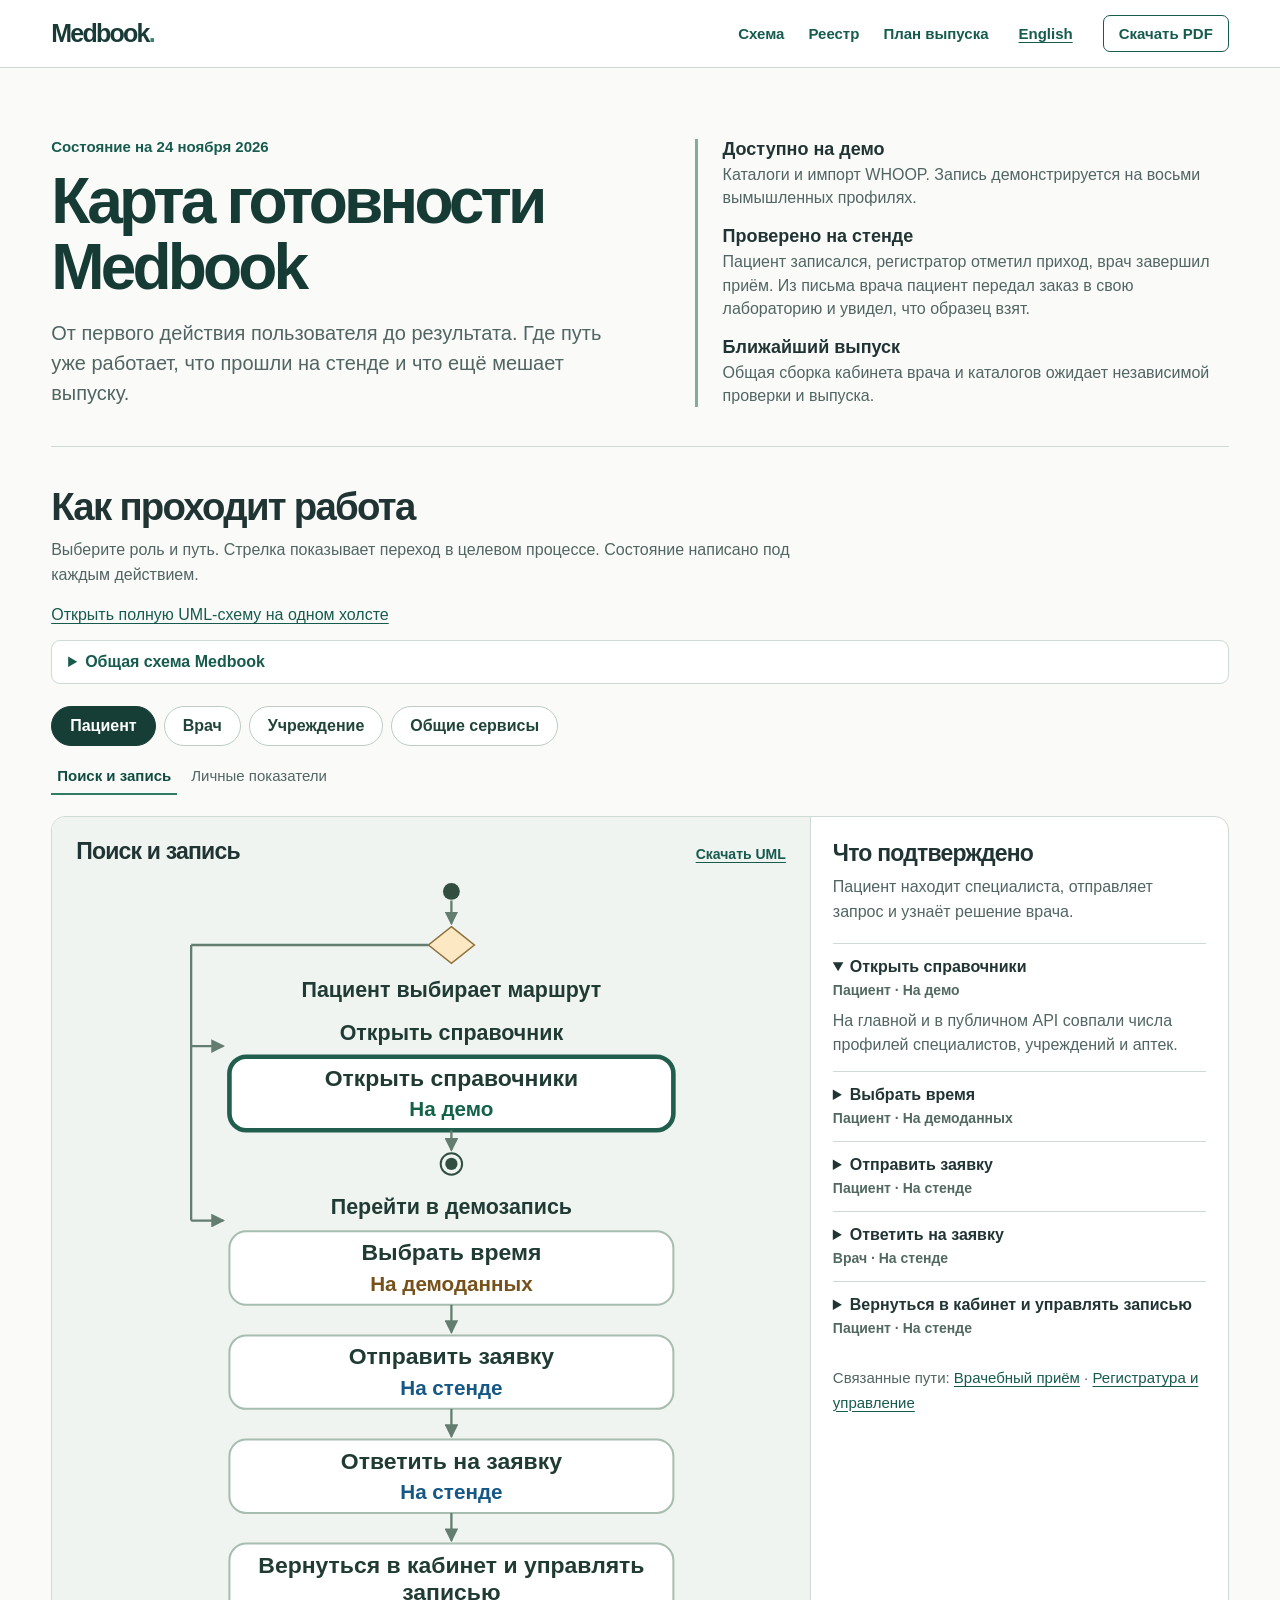
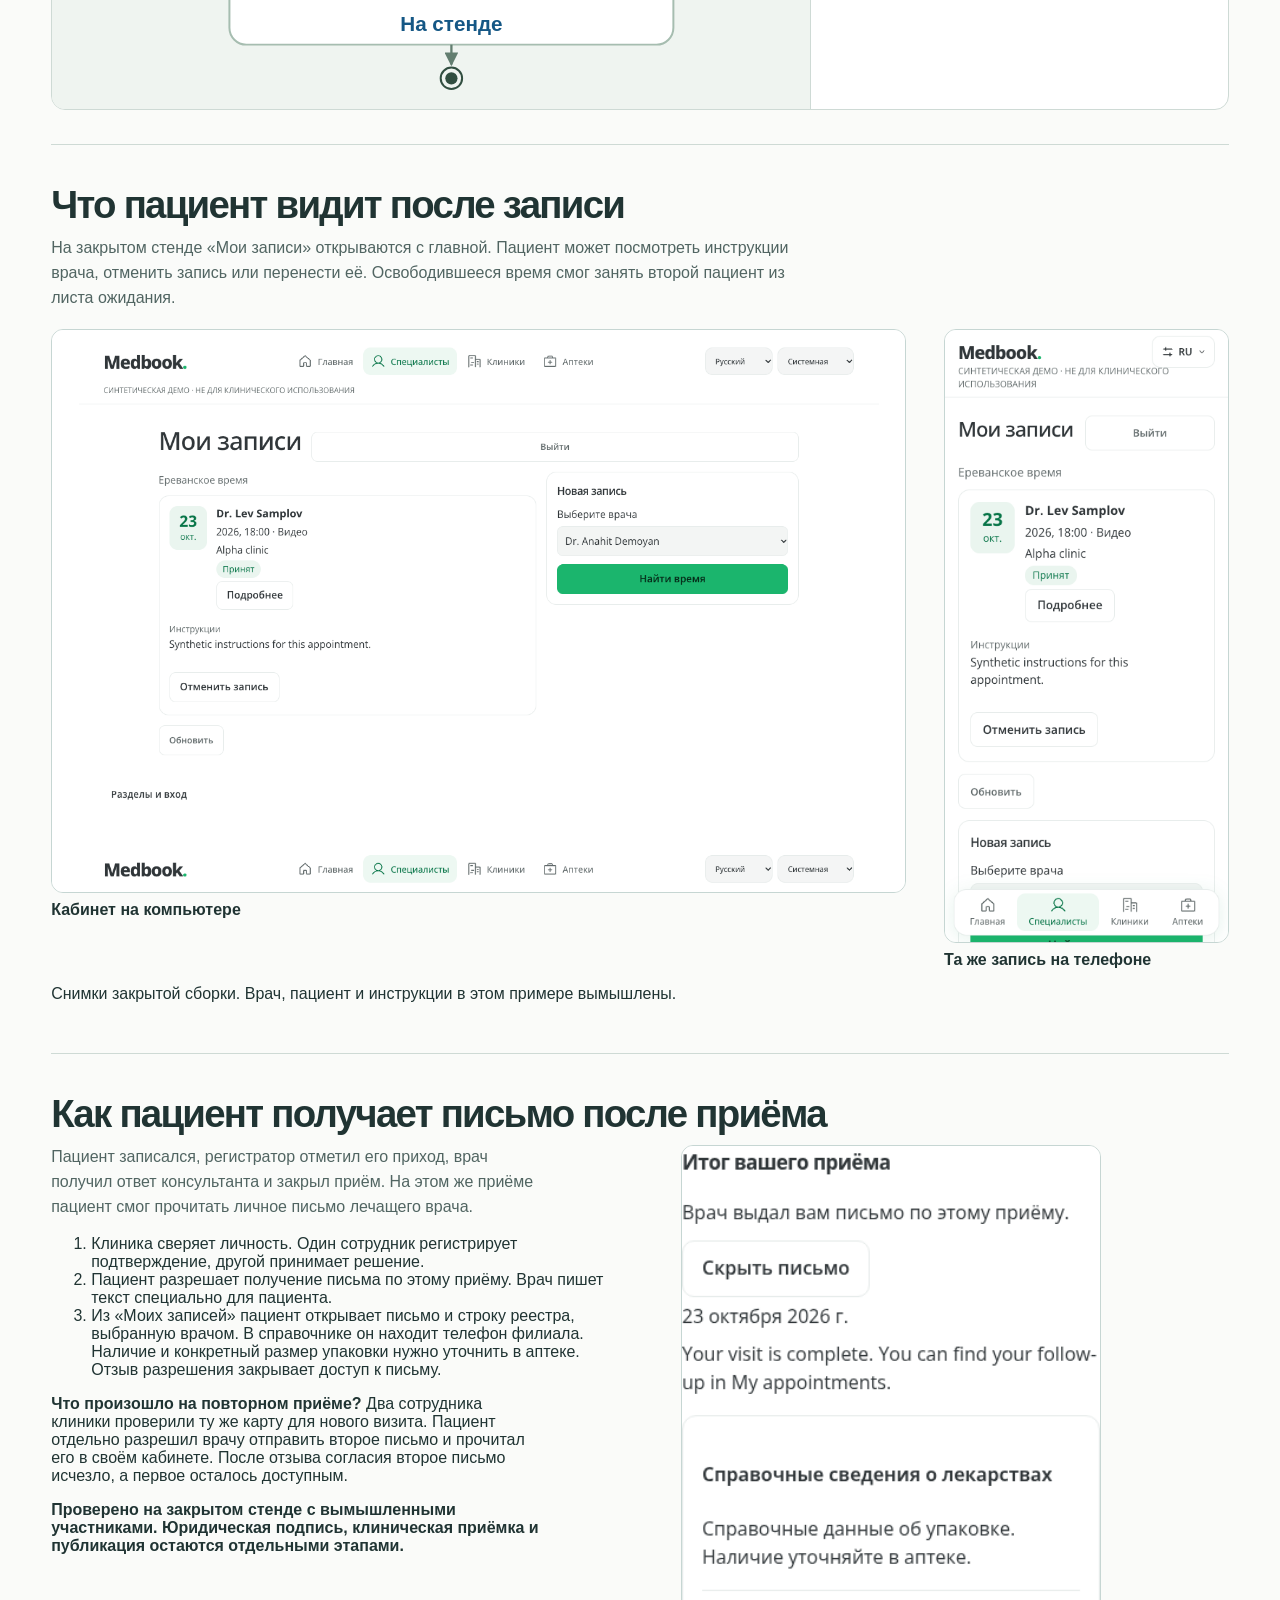
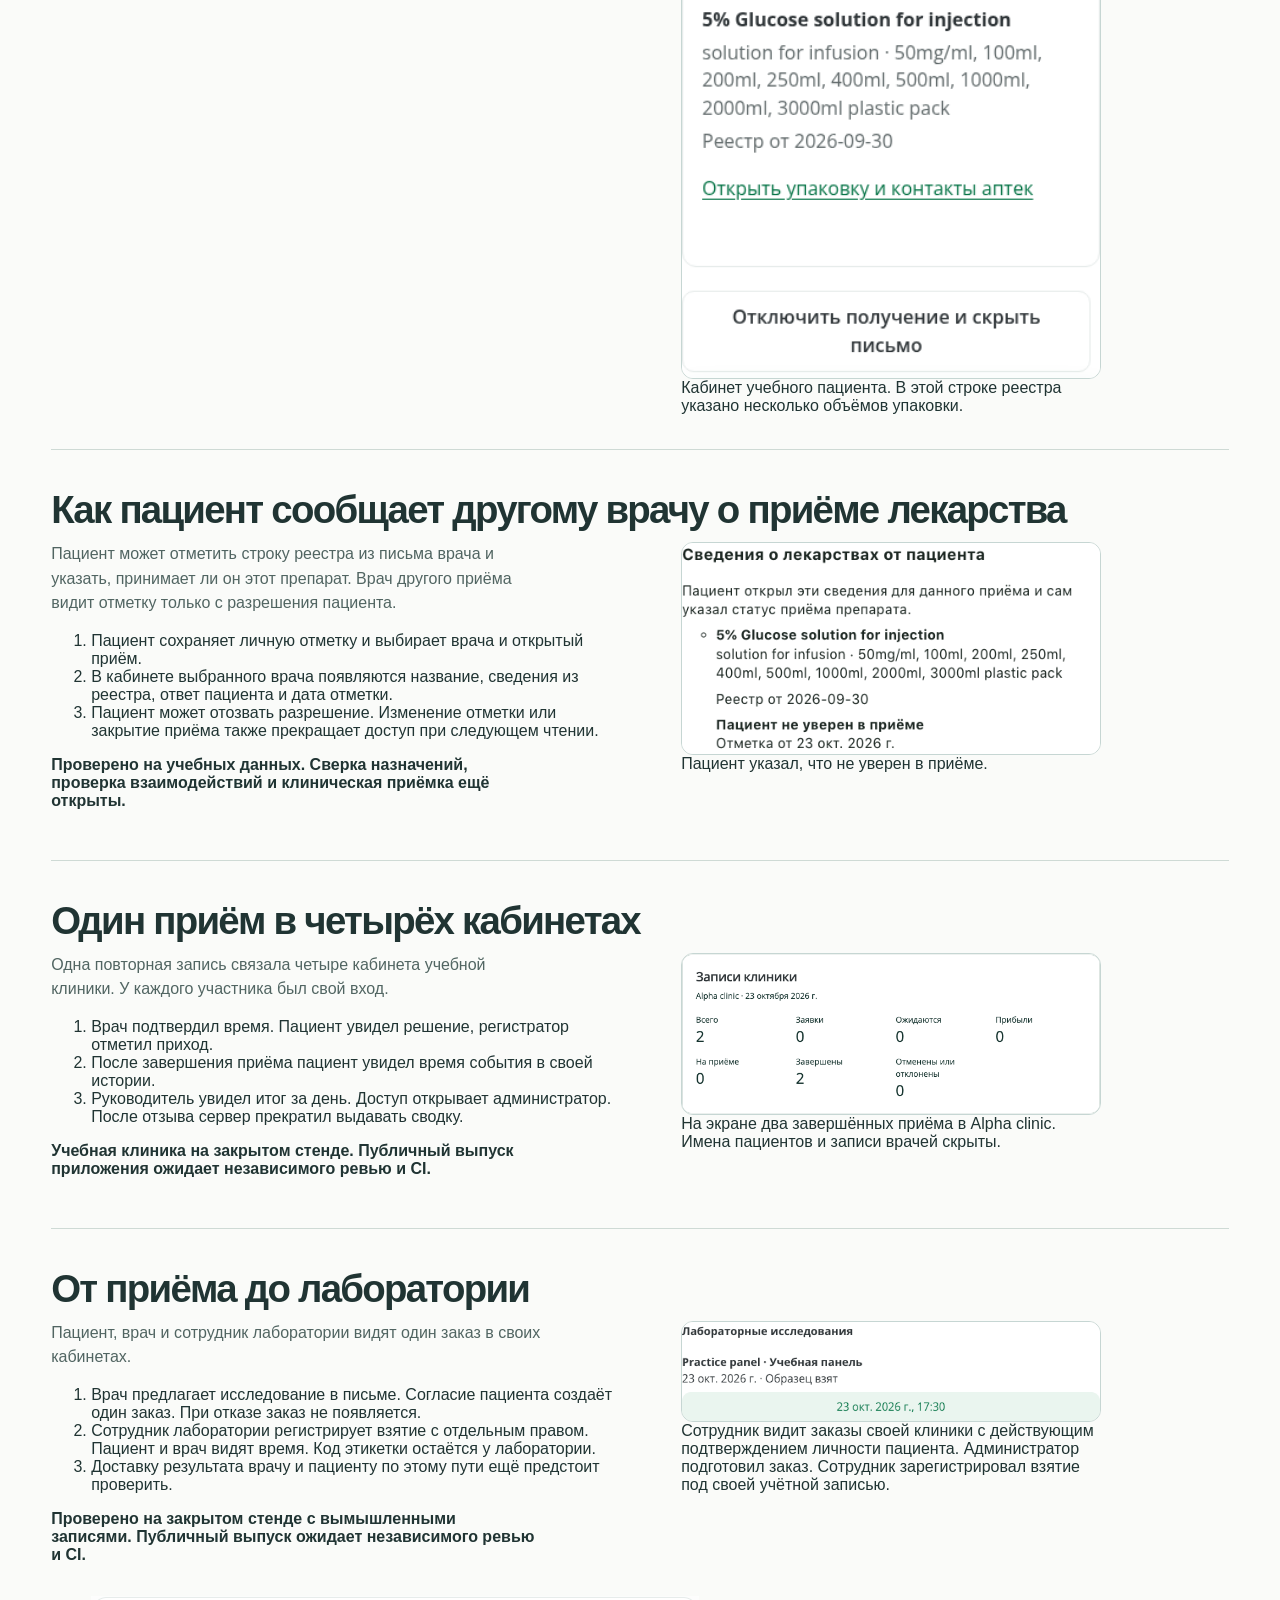
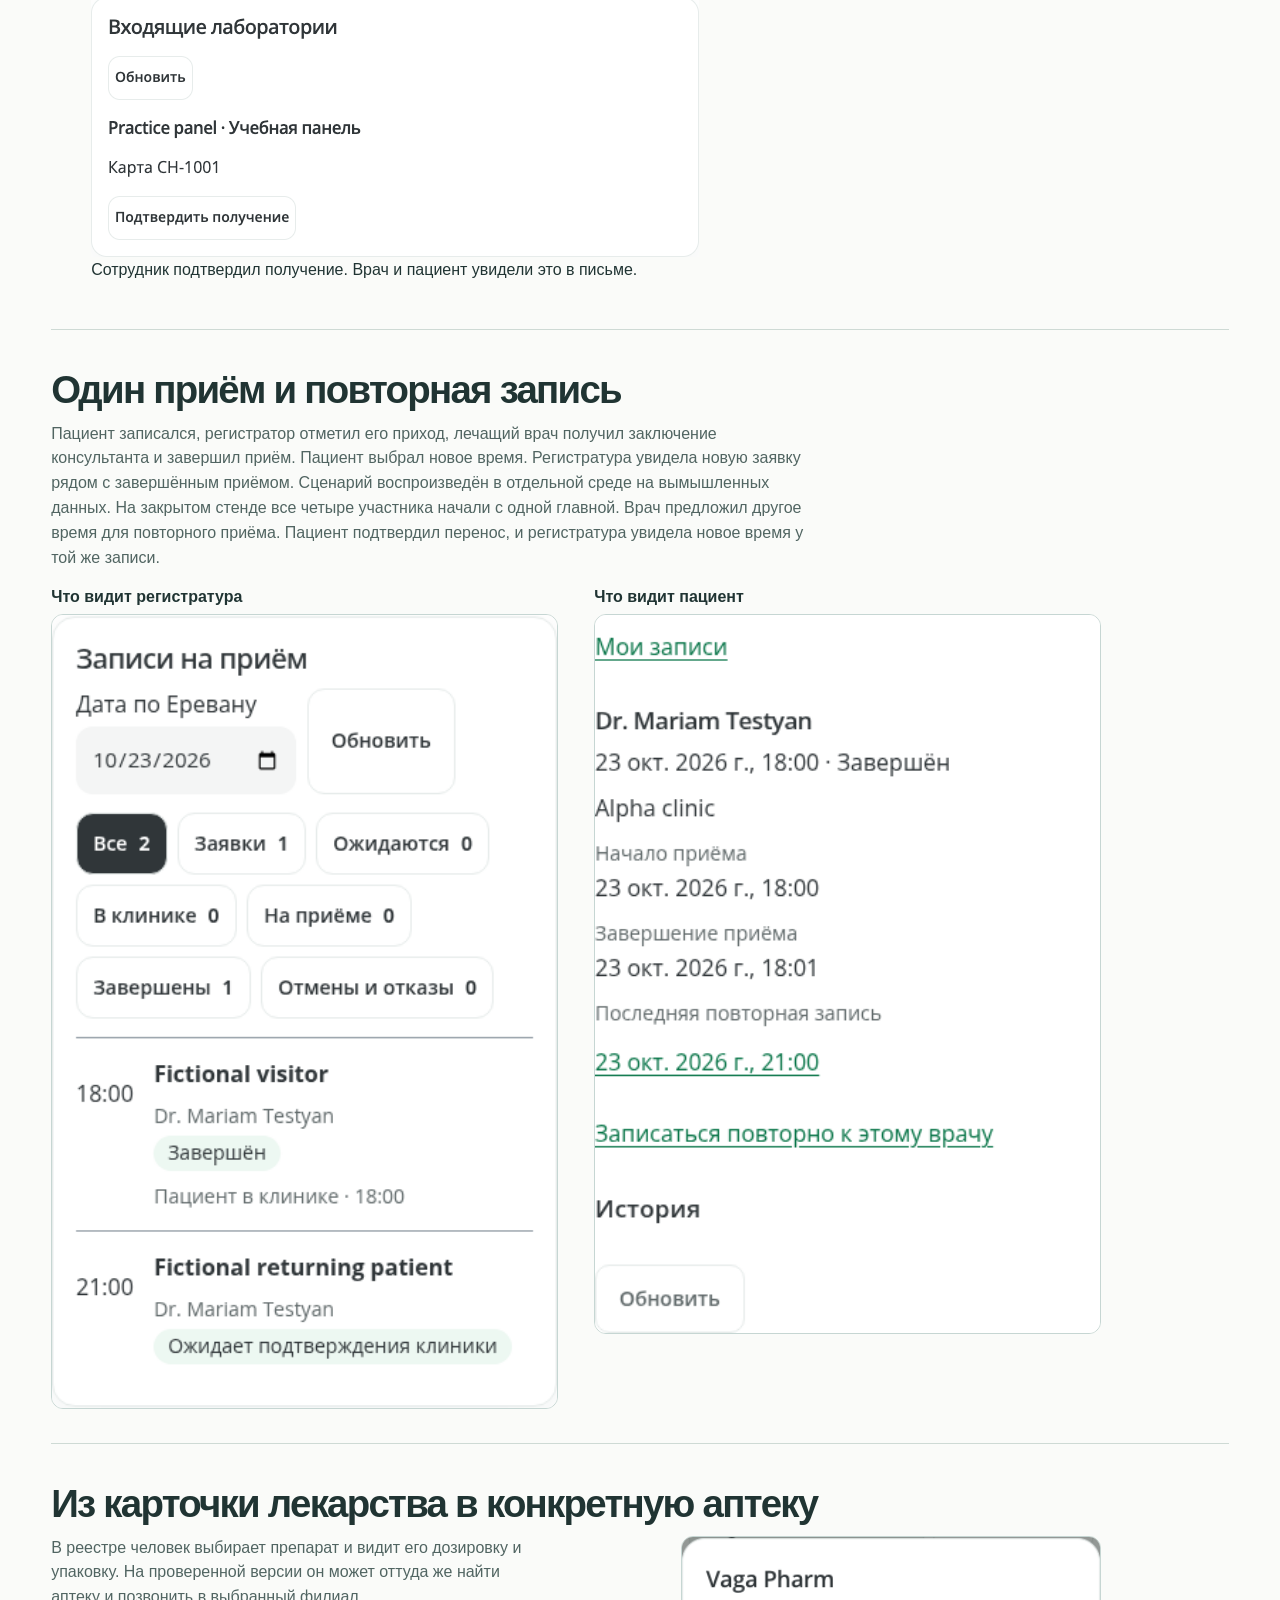
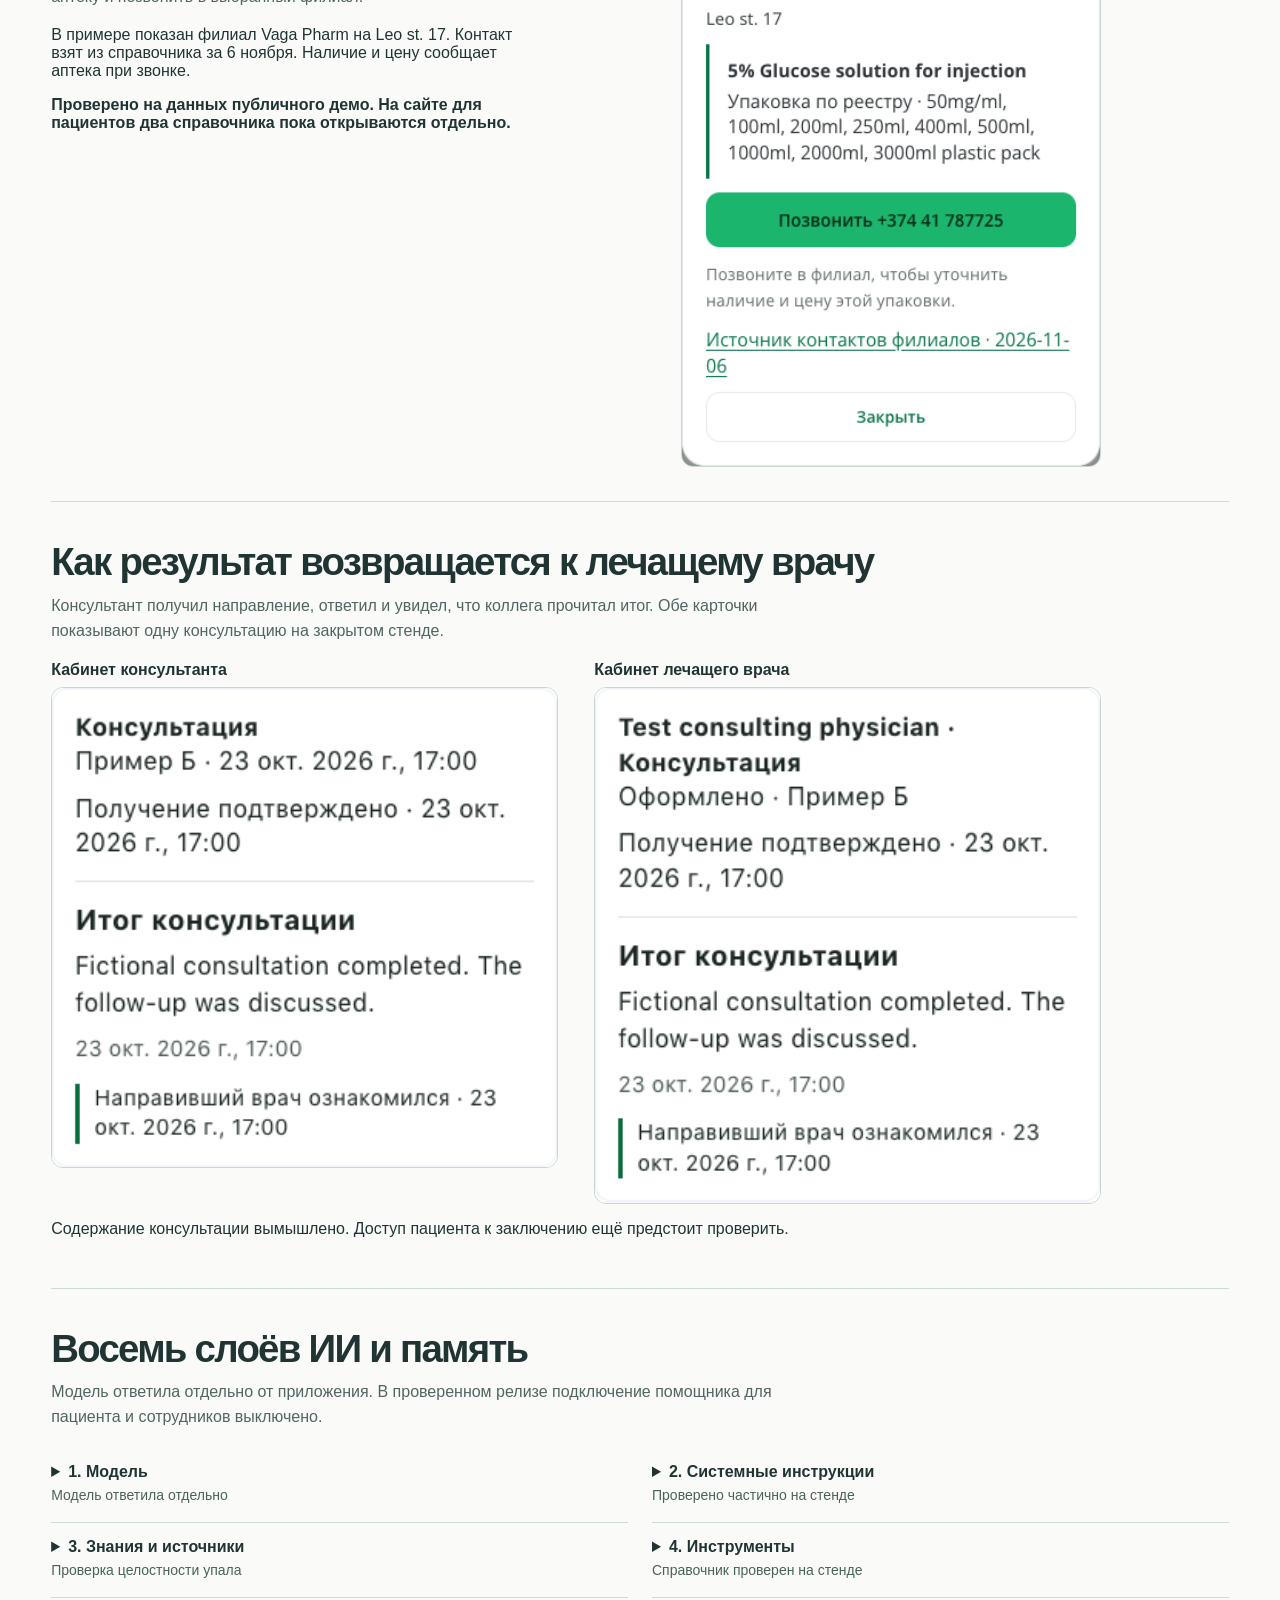
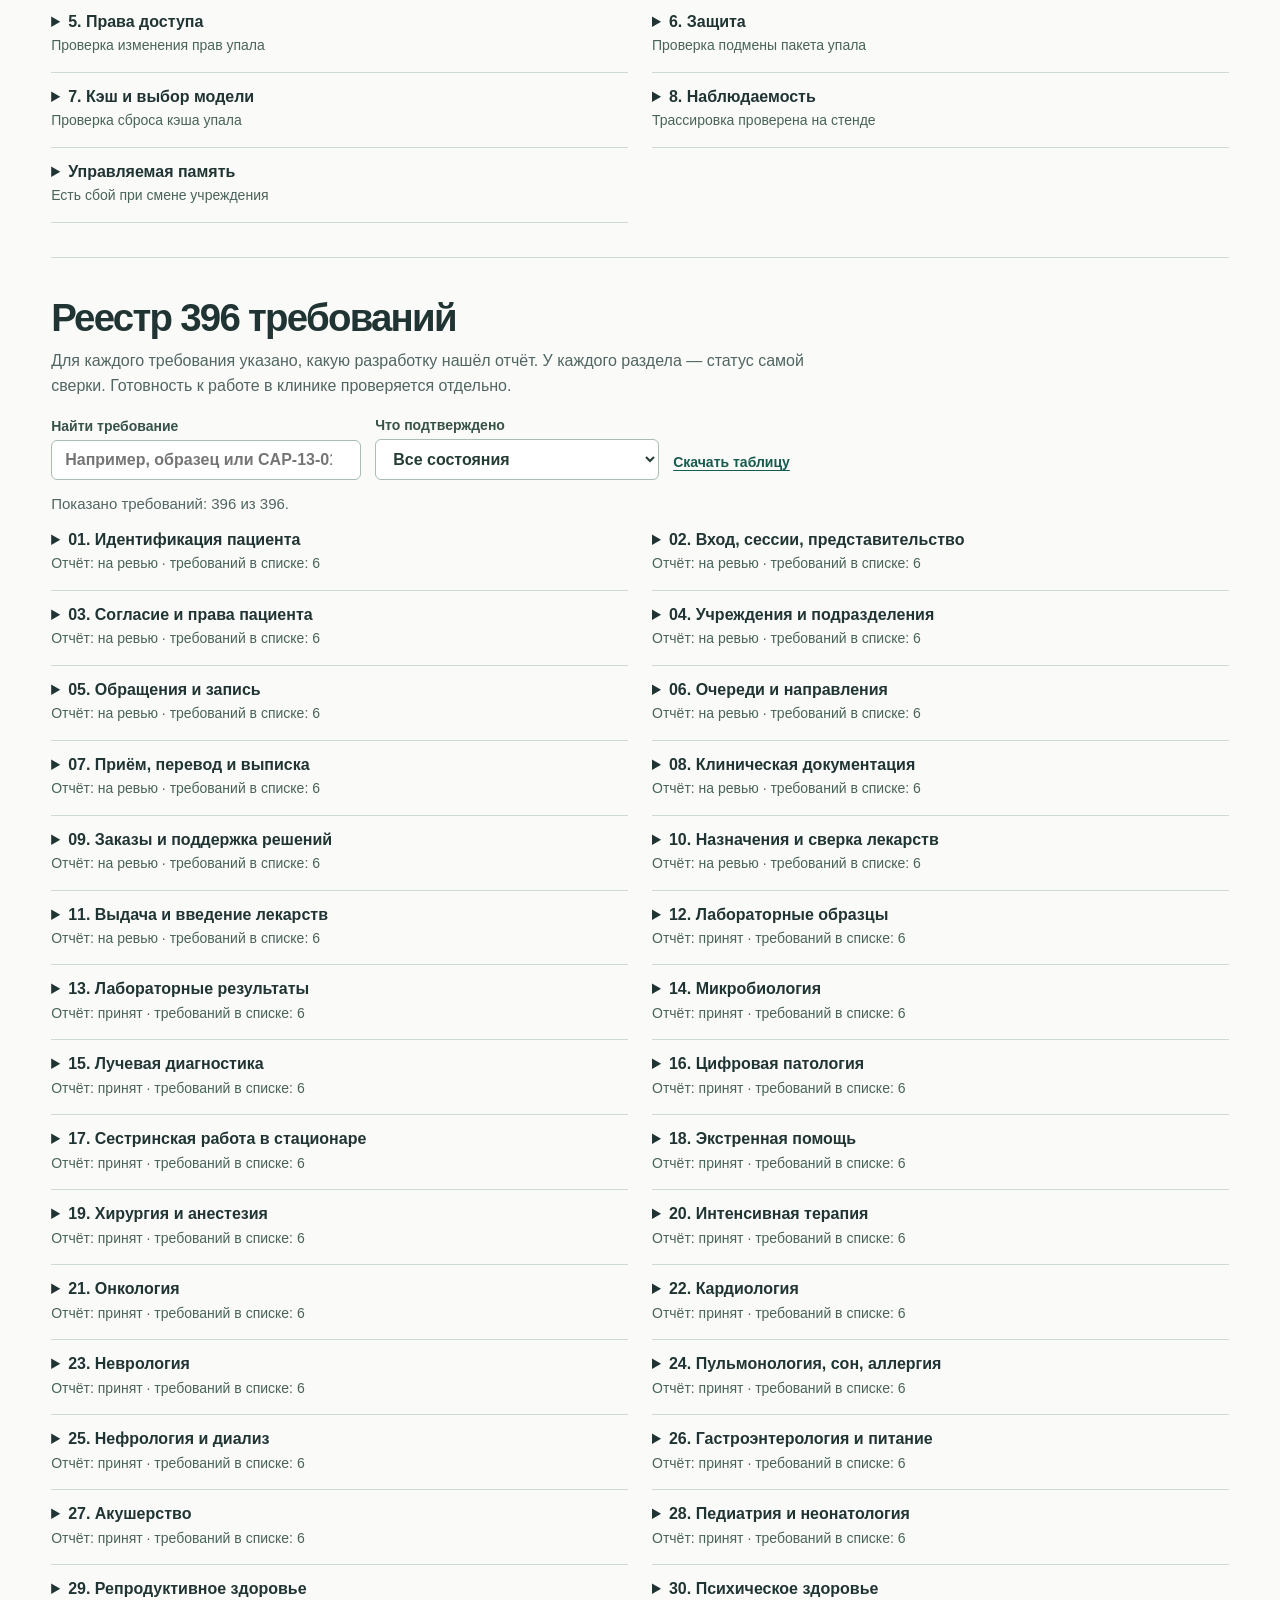
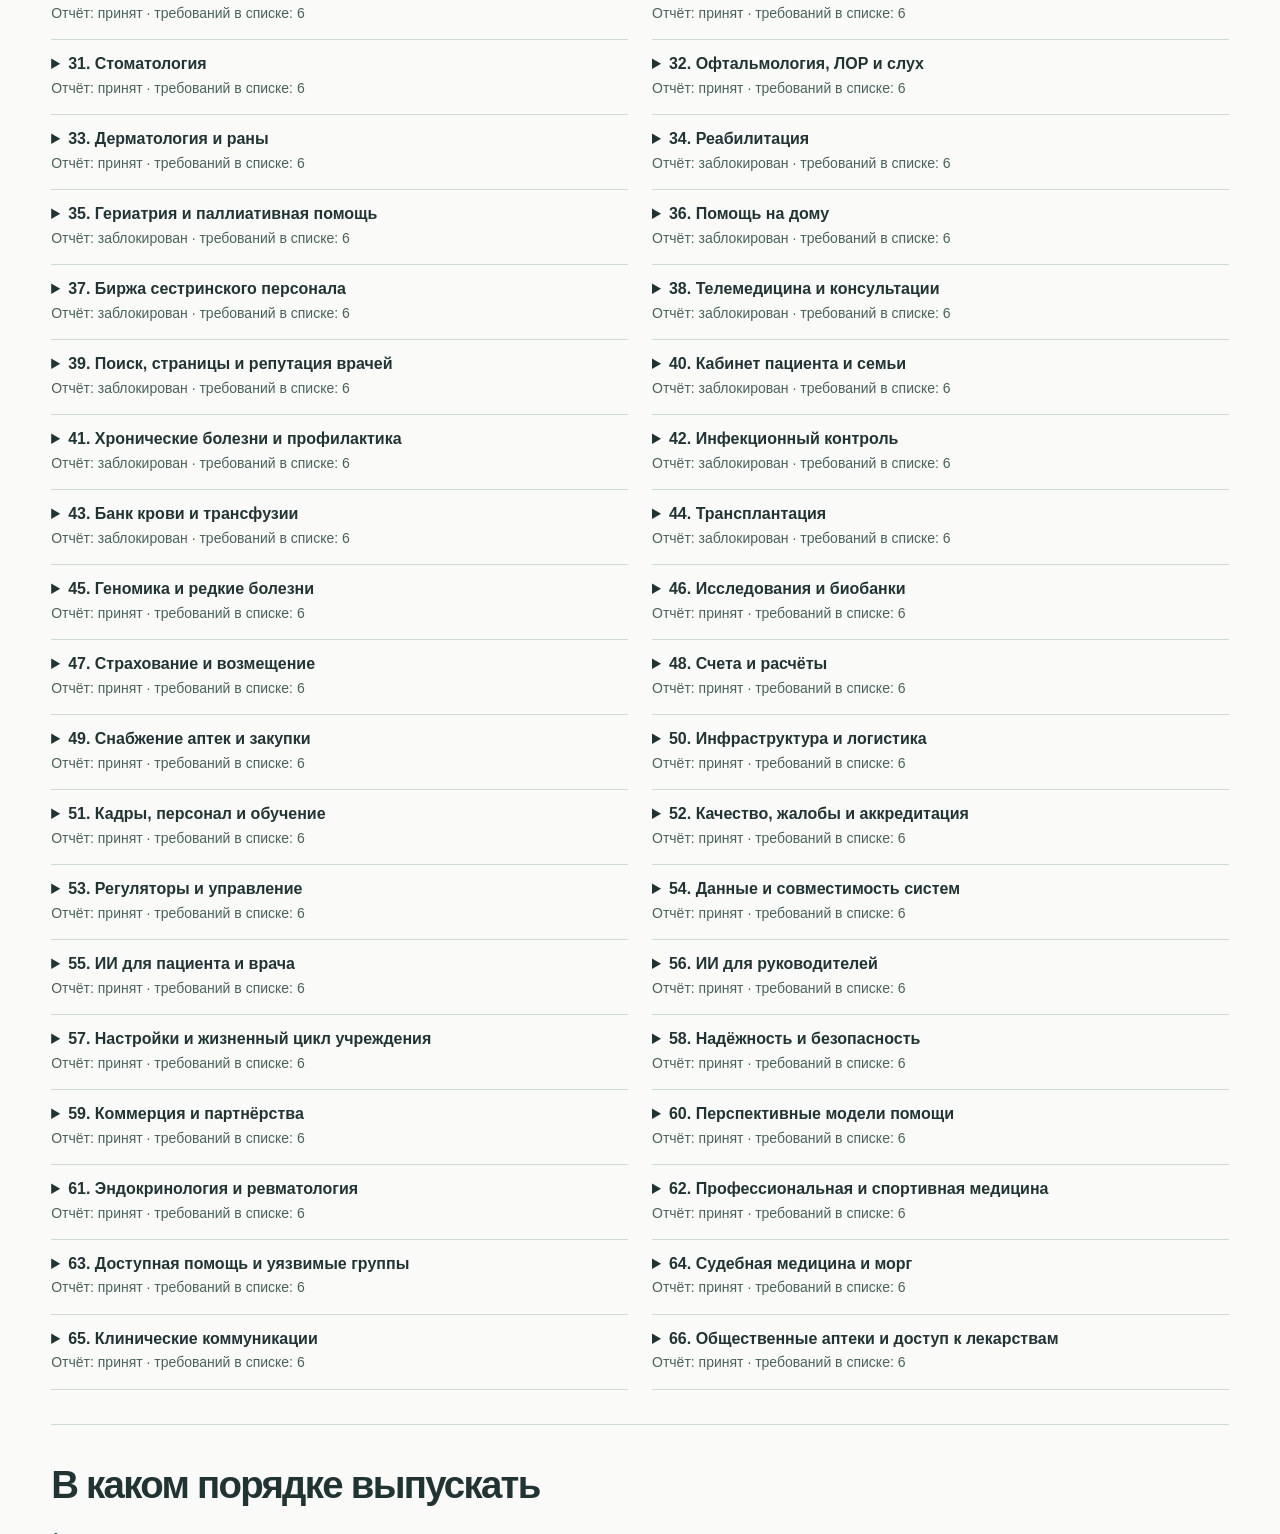
==== commit da67aced: "Show independently consented follow-up letters in both stakeholder briefs" ====
--- a/index.html
+++ b/index.html
@@ -6,7 +6,7 @@
 <div class="flowarea"><div class="drawing"><div class="drawinghead"><h3 id="journey-name"></h3><a id="puml" class="smalllink" download>Скачать UML</a></div><div id="graph"></div></div>
 <aside class="detail" aria-labelledby="proof-title"><h3 id="proof-title">Что подтверждено</h3><p id="journey-goal"></p><div id="steps"></div></aside></div></section>
 <section class="segment account-proof"><h2>Что пациент видит после записи</h2><p class="deck">На закрытом стенде «Мои записи» открываются с главной. Пациент может посмотреть инструкции врача, отменить запись или перенести её. Освободившееся время смог занять второй пациент из листа ожидания.</p><div class="account-screens"><figure><a href="booking-account-ru-desktop.png"><img loading="lazy" width="1365" height="900" src="booking-account-ru-desktop.png" alt="Кабинет на компьютере"></a><figcaption>Кабинет на компьютере</figcaption></figure><figure><a href="booking-account-ru-mobile.png"><img loading="lazy" width="390" height="844" src="booking-account-ru-mobile.png" alt="Та же запись на телефоне"></a><figcaption>Та же запись на телефоне</figcaption></figure></div><p>Снимки закрытой сборки. Врач, пациент и инструкции в этом примере вымышлены.</p></section>
-<section class="segment" id="visit-letter"><h2>Как пациент получает письмо после приёма</h2><div class="pharmacy-enquiry"><div><p class="deck">Пациент записался, регистратор отметил его приход, врач получил ответ консультанта и закрыл приём. На этом же приёме пациент смог прочитать личное письмо лечащего врача.</p><ol><li>Клиника сверяет личность. Один сотрудник регистрирует подтверждение, другой принимает решение.</li><li>Пациент разрешает получение письма по этому приёму. Врач пишет текст специально для пациента.</li><li>Из «Моих записей» пациент открывает письмо и строку реестра, выбранную врачом. В справочнике он находит телефон филиала. Наличие и конкретный размер упаковки нужно уточнить в аптеке. Отзыв разрешения закрывает доступ к письму.</li></ol><p><strong>Что произошло на повторном приёме?</strong> Тот же пациент вернулся к тому же врачу. Клиника завершила второй приём, но система отклонила повторное подтверждение той же медкарты. Первое письмо осталось в кабинете. Для второго письма пациенту не предложили дать согласие.</p><p><strong>Проверено на закрытом стенде с вымышленными участниками. Юридическая подпись, клиническая приёмка и публикация остаются отдельными этапами.</strong></p></div><figure><img src="letter-patient-ru.png" loading="lazy" alt="Открытое письмо в кабинете тестового пациента"><figcaption>Кабинет учебного пациента. В этой строке реестра указано несколько объёмов упаковки.</figcaption></figure></div></section>
+<section class="segment" id="visit-letter"><h2>Как пациент получает письмо после приёма</h2><div class="pharmacy-enquiry"><div><p class="deck">Пациент записался, регистратор отметил его приход, врач получил ответ консультанта и закрыл приём. На этом же приёме пациент смог прочитать личное письмо лечащего врача.</p><ol><li>Клиника сверяет личность. Один сотрудник регистрирует подтверждение, другой принимает решение.</li><li>Пациент разрешает получение письма по этому приёму. Врач пишет текст специально для пациента.</li><li>Из «Моих записей» пациент открывает письмо и строку реестра, выбранную врачом. В справочнике он находит телефон филиала. Наличие и конкретный размер упаковки нужно уточнить в аптеке. Отзыв разрешения закрывает доступ к письму.</li></ol><p><strong>Что произошло на повторном приёме?</strong> Два сотрудника клиники проверили ту же карту для нового визита. Пациент отдельно разрешил врачу отправить второе письмо и прочитал его в своём кабинете. После отзыва согласия второе письмо исчезло, а первое осталось доступным.</p><p><strong>Проверено на закрытом стенде с вымышленными участниками. Юридическая подпись, клиническая приёмка и публикация остаются отдельными этапами.</strong></p></div><figure><img src="letter-patient-ru.png" loading="lazy" alt="Открытое письмо в кабинете тестового пациента"><figcaption>Кабинет учебного пациента. В этой строке реестра указано несколько объёмов упаковки.</figcaption></figure></div></section>
 <section class="segment" id="medicine-sharing"><h2>Как пациент сообщает другому врачу о приёме лекарства</h2><div class="pharmacy-enquiry"><div><p class="deck">Пациент может отметить строку реестра из письма врача и указать, принимает ли он этот препарат. Врач другого приёма видит отметку только с разрешения пациента.</p><ol><li>Пациент сохраняет личную отметку и выбирает врача и открытый приём.</li><li>В кабинете выбранного врача появляются название, сведения из реестра, ответ пациента и дата отметки.</li><li>Пациент может отозвать разрешение. Изменение отметки или закрытие приёма также прекращает доступ при следующем чтении.</li></ol><p><strong>Проверено на учебных данных. Сверка назначений, проверка взаимодействий и клиническая приёмка ещё открыты.</strong></p></div><figure><img src="handoff-doctor-ru.png" loading="lazy" alt="Что видит второй врач"><figcaption>Пациент указал, что не уверен в приёме.</figcaption></figure></div></section>
 <section class="segment" id="clinic-day"><h2>Один приём в четырёх кабинетах</h2><div class="pharmacy-enquiry"><div><p class="deck">Одна повторная запись связала четыре кабинета учебной клиники. У каждого участника был свой вход.</p><ol><li>Врач подтвердил время. Пациент увидел решение, регистратор отметил приход.</li><li>После завершения приёма пациент увидел время события в своей истории.</li><li>Руководитель увидел итог за день. Доступ открывает администратор. После отзыва сервер прекратил выдавать сводку.</li></ol><p><strong>Учебная клиника на закрытом стенде. Публичный выпуск приложения ожидает независимого ревью и CI.</strong></p></div><figure><img src="manager-ru.png" loading="lazy" alt="Сводка руководителя клиники"><figcaption>На экране два завершённых приёма в Alpha clinic. Имена пациентов и записи врачей скрыты.</figcaption></figure></div></section>
 <section class="segment" id="lab-visit"><h2>От приёма до лаборатории</h2><div class="pharmacy-enquiry"><div><p class="deck">Пациент, врач и сотрудник лаборатории видят один заказ в своих кабинетах.</p><ol><li>Врач предлагает исследование в письме. Согласие пациента создаёт один заказ. При отказе заказ не появляется.</li><li>Сотрудник лаборатории регистрирует взятие с отдельным правом. Пациент и врач видят время. Код этикетки остаётся у лаборатории.</li><li>Доставку результата врачу и пациенту по этому пути ещё предстоит проверить.</li></ol><p><strong>Проверено на закрытом стенде с вымышленными записями. Публичный выпуск ожидает независимого ревью и CI.</strong></p></div><figure><img src="lab-patient-ru.png" loading="lazy" alt="Что видит пациент"><figcaption>Сотрудник видит заказы своей клиники с действующим подтверждением личности пациента. Администратор подготовил заказ. Сотрудник зарегистрировал взятие под своей учётной записью.</figcaption></figure></div><figure><img src="lab-employee-ru.png" loading="lazy" width="608" style="max-width:100%;height:auto" alt="Входящие сотрудника своей лаборатории"><figcaption>Сотрудник подтвердил получение. Врач и пациент увидели это в письме.</figcaption></figure></section>
@@ -20,4 +20,4 @@
 <section id="next" class="segment"><h2>В каком порядке выпускать</h2><div id="road"></div></section>
 <section class="segment sources"><h2>Основания и дата</h2><p>Публичные экраны, серверные агрегаты и версия демо сверены 23 ноября. Путь от главной страницы до завершения приёма проверен 24 ноября в 00:28 по Еревану на закрытом HTTPS-стенде с вымышленными пациентами. В 00:53 врач подтвердил свою запись по тому же приёму. Выдача заключения пациенту остаётся открытой. В 01:47 по Еревану два пациента прошли сценарий переноса и листа ожидания. Для выпуска общей сборки ещё нужны независимое ревью и штатная проверка CI. В реестре использованы шесть отчётов по исходным требованиям. Четыре приняты, один на ревью, один заблокирован. Карта отражает этот срез.</p><a href="medbook-readiness.pdf">Открыть полную презентацию</a></section>
 </main><footer>Medbook · Готовность продукта · 24 ноября 2026</footer>
-<script type="application/json" id="dataset">{"flows":[{"key":"care","name":"Поиск и запись","goal":"Пациент находит специалиста, отправляет запрос и узнаёт решение врача.","steps":[{"role":"Пациент","label":"Открыть справочники","state":"live","proof":"На главной и в публичном API совпали числа профилей специалистов, учреждений и аптек."},{"role":"Пациент","label":"Выбрать время","state":"demo","proof":"Восемь вымышленных профилей позволяют выбрать слот с телефона и компьютера. Реальное расписание специалистов из справочника не подключено."},{"role":"Пациент","label":"Отправить заявку","state":"stand","proof":"Регистратор выбранной клиники получил одну заявку. Когда ответ сервера потерялся, пациент нашёл её в своём кабинете с первой отправки."},{"role":"Врач","label":"Ответить на заявку","state":"stand","proof":"Врач предложил свободное время. Пациент принял его в кабинете, и регистратура увидела новое время у той же записи."},{"role":"Пациент","label":"Вернуться в кабинет и управлять записью","state":"stand","proof":"Пациент записался повторно к тому же врачу из завершённого визита. В кабинете сохранились обе записи. Новая заявка дошла до врача и регистратуры."}],"spec":["IF","Пациент выбирает маршрут","Открыть справочник",[0],"Перейти в демозапись",[1,2,3,4]]},{"key":"visit","name":"Врачебный приём","goal":"От принятой заявки до итоговой записи, которую пациент может открыть.","steps":[{"role":"Врач, пациент и регистратор","label":"Провести зарегистрированный приём","state":"stand","proof":"На одной записи пациент прошёл регистрацию, врач открыл приём и получил ответ консультанта. После закрытия пациент и регистратор увидели завершение."},{"role":"Врач","label":"Изменить часы приёма","state":"stand","proof":"Пациент и регистратура увидели, что время закрыто. В другой клинике запись продолжалась."},{"role":"Два врача","label":"Обменяться итогом консультации","state":"stand","proof":"Консультант передал итог. Лечащий врач прочитал его в исходном приёме и подтвердил просмотр. Консультант увидел отметку."},{"role":"Врач и пациент","label":"Провести видеоприём","state":"part","proof":"Есть страницы обоих участников и сервер визита. На основном демо проверенные адреса закрыты. Звонок двух участников там не подтверждён."},{"role":"Пациент","label":"Прочитать письмо врача","state":"part","proof":"Пациент прочитал первое письмо. После второго приёма клиника не смогла подтвердить ту же медкарту. Второе письмо недоступно."}],"spec":["MID",[0],"Цель работы","Расписание",[1],"Приём",[2,4],"Видеоконсультация",[3]]},{"key":"whoop","name":"Личные данные WHOOP","goal":"От согласия владельца устройства до его личных измерений и разбора.","steps":[{"role":"Пациент","label":"Подключить свой аккаунт WHOOP","state":"live","proof":"На сервере зафиксировано одно активное подключение. Личность владельца по этим данным определить нельзя."},{"role":"Сервер","label":"Сохранить измерения","state":"live","proof":"Записаны 22 события сна, 16 восстановления и 20 циклов. Завершены восемь синхронизаций. Последняя — 22 ноября в 16:53 по Еревану."},{"role":"Пациент","label":"Открыть только свои данные","state":"stand","proof":"На стенде два тестовых пациента были изолированы. На демо запрос без входа отклонён. Как выглядит полная панель у двух реальных пользователей, ещё не проверено."},{"role":"ИИ","label":"Объяснить динамику","state":"off","proof":"На действующем демо для WHOOP отсутствует подключение модели, в журнале запросов ИИ — ноль записей."}],"spec":["SEQ",[0,1,2,3]]},{"key":"staff","name":"Клиника и смены","goal":"Как два сотрудника видят решение руководителя и проверяют своё расписание.","steps":[{"role":"Сотрудник","label":"Принять приглашение","state":"stand","proof":"На закрытом стенде приглашение привело к действующей сессии сотрудника."},{"role":"Сотрудник","label":"Посмотреть свою смену","state":"stand","proof":"Сотрудник увидел свою смену. Его сессия не открывала врачебный кабинет."},{"role":"Два сотрудника","label":"Запросить и принять обмен","state":"stand","proof":"Обмен создан и принят в двух отдельных сессиях сотрудников."},{"role":"Руководитель","label":"Одобрить заявку","state":"stand","proof":"Оба сотрудника увидели решение руководителя. При потере ответа кабинет отличил собственное решение от решения второго руководителя."},{"role":"Учреждение и сотрудники","label":"Сверить смену с опубликованным графиком","state":"stand","proof":"Оба сотрудника увидели номер версии, назначенного коллегу и отзыв графика. Публикацию выполнил модуль планирования на стенде. Публичный кабинет руководителя закрыт."}],"spec":["SEQ",[0,1,2,3,4]]},{"key":"medication","name":"Назначения и аптеки","goal":"От реестра препаратов до безопасного назначения, реального наличия и выдачи.","steps":[{"role":"Пациент","label":"Найти препарат и филиал","state":"live","proof":"Доступны датированный реестр лекарств и справочник аптек. Есть источник, сведения об упаковке и дозировке при наличии в реестре."},{"role":"Врач","label":"Сверить назначения разных врачей","state":"part","proof":"Есть код сверки, авторизации рецепта и проверки взаимодействий. У последних двух есть независимое ревью. Полный маршрут по общей карте не принят."},{"role":"Врач","label":"Оценить конфликт или замену","state":"gap","proof":"Нужны единый список с авторством, проверенные правила и решение врача, видимое пациенту. Клиническая приёмка остаётся открытой."},{"role":"Аптека","label":"Подтвердить остаток и цену","state":"gap","proof":"На стенде пациент нашёл телефон филиала прямо из карточки препарата. Остатки и цену для этой упаковки аптека подтверждает по телефону."},{"role":"Фармацевт","label":"Отпустить препарат по назначению","state":"gap","proof":"Есть части для запасов и выдачи. Полный отпуск конкретного рецепта и обновление статуса пациента на демо не проверены."}],"spec":["SEQ",[0,1,2,3,4]]},{"key":"lab","name":"Лаборатория","goal":"От направления на анализ до получения результата лечащим врачом.","steps":[{"role":"Врач и пациент","label":"Назначить исследование","state":"stand","proof":"В учебной клинике врач предложил исследование. После согласия пациента появился один заказ. При отказе заказ не создавался."},{"role":"Сотрудник лаборатории","label":"Принять заказ своей клиники","state":"stand","proof":"Клиника выдала отдельный доступ. При изменении требований к подтверждению личности заказ исчез из входящих. После получения врач и пациент увидели подтверждение."},{"role":"Сотрудник лаборатории","label":"Зарегистрировать образец","state":"stand","proof":"Сотрудник лаборатории регистрирует взятие с отдельным правом. Пациент и врач видят время. Код этикетки остаётся у лаборатории."},{"role":"Лаборант","label":"Проверить рабочий список и результат","state":"part","proof":"Файлы рабочего списка и валидации полностью совпали с принятыми исходниками. У компонентов есть тесты. Публичный вход лаборатории вернул 404."},{"role":"Врач","label":"Получить выпущенное заключение","state":"gap","proof":"Прогон от образца до выдачи результата нужному врачу в опубликованном кабинете не найден."}],"spec":["SEQ",[0,1,2,3,4]]},{"key":"clinic","name":"Регистратура и управление","goal":"От освобождения слота до работы с кадровыми, закупочными и финансовыми операциями.","steps":[{"role":"Регистратура","label":"Отметить прибытие пациента","state":"stand","proof":"Регистратор отметил прибытие на очный приём. Пациент и врач увидели отметку. Другая клиника не получила эту запись."},{"role":"Руководитель","label":"Вести персонал и заявки на услуги","state":"stand","proof":"Руководитель видит загрузку своей клиники рядом со сменами. После завершения приёма сводка совпала с регистратурой. Проверен отзыв доступа."},{"role":"Закупщик","label":"Проверить закупку и комиссию","state":"stand","proof":"На отдельном стенде проверены доступ к закупке, раскрытие комиссии и отказ пользователю другого учреждения."},{"role":"Склад и бухгалтерия","label":"Сверить поставку, оплату и остаток","state":"part","proof":"В релизе есть приём партий, движение, отзыв запасов, прогноз, цены и учёт. Подтверждения полной поставки и реального платежа нет."}],"spec":["MULTI","Операция учреждения",[["Регистратура",[0]],["Кадры",[1]],["Снабжение и расчёты",[2,3]]]]},{"key":"ai","name":"Помощник Medbook","goal":"От разрешённого вопроса до ответа модели с источниками и контролем доступа.","steps":[{"role":"Пользователь","label":"Задать вопрос под своей ролью","state":"stand","proof":"Механизм ролевых инструкций и сессий проверялся на стенде приложения. Публичный вход в общий помощник при сверке вернул 404."},{"role":"Шлюз ИИ","label":"Подобрать источники и инструменты","state":"stand","proof":"Шлюз указал источник ответа, использовал сохранённую версию документа и отклонил изменённый источник."},{"role":"Шлюз ИИ","label":"Проверить права, память и кэш","state":"stand","proof":"На закрытом стенде повторно проверены смена прав и учреждения, сброс кэша и изоляция сохранённых предпочтений."},{"role":"Модель","label":"Ответить в приложении","state":"off","proof":"Отдельный сервис модели дал короткий ответ. Привязки модели к пациентскому и служебному интерфейсам в проверенном релизе выключены."},{"role":"Команда","label":"Принять качество по ролям","state":"gap","proof":"Шлюз прошёл две серии проверок на одной сборке: 112 из 112 и 155 из 155. Качество ответов живой модели для каждой роли ещё предстоит принять."}],"spec":["SEQ",[0,1,2,3,4]]},{"key":"release","name":"Сборка и выпуск","goal":"Как проверенный пользовательский путь попадёт на общую точку входа Medbook.","steps":[{"role":"Разработка","label":"Соединить две принятые ветви","state":"stand","proof":"Собраны каталоги, ограниченный кабинет врача и изменения WHOOP. Единственный конфликт был в файле проверок."},{"role":"Интеграция","label":"Пройти путь по ролям","state":"stand","proof":"23 ноября в 14:49 по Еревану проверены заявка и ответ врача, изоляция ролей и обмен сменой на объединённой сборке."},{"role":"Ревью","label":"Проверить общую сборку независимо","state":"gap","proof":"Два исходных набора прошли независимое ревью. Отдельного решения по новой общей сборке на момент среза нет."},{"role":"Выпуск","label":"Пройти штатную проверку релиза","state":"hold","proof":"В одной из проверок сбор подтверждений занял 48 секунд при лимите 25. Для объединённой версии штатная проверка и разрешение выпуска не подтверждены."},{"role":"Пользователь","label":"Повторить сценарий на опубликованной версии","state":"gap","proof":"Публичное демо при сверке работало на предыдущем релизе. Итоговый тест после публикации ещё предстоит."}],"spec":["SEQ",[0,1,2,3,4]]}],"register":[{"id":"CAP-01-01","dom":1,"section":"Идентификация пациента","title":"Завести временную карту пациента","original":"Register a provisional patient","state":"В составе прежней сборки","review":"На ревью","match":"Вне этой выборки","found":true},{"id":"CAP-01-02","dom":1,"section":"Идентификация пациента","title":"Подтвердить право на существующую карту","original":"Claim an existing chart","state":"Найдена разработка","review":"На ревью","match":"Вне этой выборки","found":true},{"id":"CAP-01-03","dom":1,"section":"Идентификация пациента","title":"Объединить дубли карт","original":"Merge duplicate records","state":"Найдена разработка","review":"На ревью","match":"Вне этой выборки","found":true},{"id":"CAP-01-04","dom":1,"section":"Идентификация пациента","title":"Исправить ошибочное объединение","original":"Correct a mistaken merge","state":"Найдена разработка","review":"На ревью","match":"Вне этой выборки","found":true},{"id":"CAP-01-05","dom":1,"section":"Идентификация пациента","title":"Вести персональные и контактные данные","original":"Manage demographics and contacts","state":"Найдена разработка","review":"На ревью","match":"Вне этой выборки","found":true},{"id":"CAP-01-06","dom":1,"section":"Идентификация пациента","title":"Установить личность экстренного пациента","original":"Reconcile an unknown emergency identity","state":"Найдена разработка","review":"На ревью","match":"Вне этой выборки","found":true},{"id":"CAP-02-01","dom":2,"section":"Вход, сессии, представительство","title":"Зарегистрировать и подтвердить аккаунт","original":"Register and verify a digital account","state":"Найдена разработка","review":"На ревью","match":"Вне этой выборки","found":true},{"id":"CAP-02-02","dom":2,"section":"Вход, сессии, представительство","title":"Настроить факторы входа и восстановить доступ","original":"Enroll login factors and recover access","state":"Найдена разработка","review":"На ревью","match":"Вне этой выборки","found":true},{"id":"CAP-02-03","dom":2,"section":"Вход, сессии, представительство","title":"Пригласить сотрудника и закрыть доступ при увольнении","original":"Invite and offboard staff","state":"Найдена разработка","review":"На ревью","match":"Вне этой выборки","found":true},{"id":"CAP-02-04","dom":2,"section":"Вход, сессии, представительство","title":"Управлять устройствами и сессиями","original":"Manage devices and sessions","state":"Реализация не подтверждена","review":"На ревью","match":"Вне этой выборки","found":false},{"id":"CAP-02-05","dom":2,"section":"Вход, сессии, представительство","title":"Назначить представителя пациента","original":"Delegate patient representation","state":"Найдена разработка","review":"На ревью","match":"Вне этой выборки","found":true},{"id":"CAP-02-06","dom":2,"section":"Вход, сессии, представительство","title":"Пересмотреть опеку и дееспособность","original":"Review guardianship/capacity transitions","state":"Найдена разработка","review":"На ревью","match":"Вне этой выборки","found":true},{"id":"CAP-03-01","dom":3,"section":"Согласие и права пациента","title":"Получить согласие на конкретную цель","original":"Capture purpose-specific consent","state":"Найдена разработка","review":"На ревью","match":"Вне этой выборки","found":true},{"id":"CAP-03-02","dom":3,"section":"Согласие и права пациента","title":"Отозвать или изменить согласие","original":"Withdraw or amend consent","state":"Найдена разработка","review":"На ревью","match":"Вне этой выборки","found":true},{"id":"CAP-03-03","dom":3,"section":"Согласие и права пациента","title":"Ограничить видимость чувствительных записей","original":"Apply sensitive-record segmentation","state":"Найдена разработка","review":"На ревью","match":"Вне этой выборки","found":true},{"id":"CAP-03-04","dom":3,"section":"Согласие и права пациента","title":"Предоставить пациенту доступ и экспорт","original":"Provide patient access/export","state":"Найдена разработка","review":"На ревью","match":"Вне этой выборки","found":true},{"id":"CAP-03-05","dom":3,"section":"Согласие и права пациента","title":"Обработать запрос на исправление или удаление","original":"Handle correction and deletion requests","state":"В составе прежней сборки","review":"На ревью","match":"Вне этой выборки","found":true},{"id":"CAP-03-06","dom":3,"section":"Согласие и права пациента","title":"Проверить экстренный доступ к карте","original":"Review emergency access","state":"В составе прежней сборки","review":"На ревью","match":"Вне этой выборки","found":true},{"id":"CAP-04-01","dom":4,"section":"Учреждения и подразделения","title":"Описать организации и площадки","original":"Model organizations and facilities","state":"Найдена разработка","review":"На ревью","match":"Вне этой выборки","found":true},{"id":"CAP-04-02","dom":4,"section":"Учреждения и подразделения","title":"Настроить отделения и услуги","original":"Configure departments and services","state":"Найдена разработка","review":"На ревью","match":"Вне этой выборки","found":true},{"id":"CAP-04-03","dom":4,"section":"Учреждения и подразделения","title":"Управлять помещениями, койками и оборудованием","original":"Manage rooms, beds and equipment","state":"Найдена разработка","review":"На ревью","match":"Вне этой выборки","found":true},{"id":"CAP-04-04","dom":4,"section":"Учреждения и подразделения","title":"Проверить лицензии и клинические полномочия","original":"Verify licenses and clinical privileges","state":"Найдена разработка","review":"На ревью","match":"Вне этой выборки","found":true},{"id":"CAP-04-05","dom":4,"section":"Учреждения и подразделения","title":"Оформить временные назначения сотрудников","original":"Manage temporary assignments","state":"Найдена разработка","review":"На ревью","match":"Вне этой выборки","found":true},{"id":"CAP-04-06","dom":4,"section":"Учреждения и подразделения","title":"Опубликовать место работы специалиста","original":"Publish provider affiliations","state":"Найдена разработка","review":"На ревью","match":"Вне этой выборки","found":true},{"id":"CAP-05-01","dom":5,"section":"Обращения и запись","title":"Принимать обращения по разным каналам","original":"Capture enquiries across channels","state":"Найдена разработка","review":"На ревью","match":"Вне этой выборки","found":true},{"id":"CAP-05-02","dom":5,"section":"Обращения и запись","title":"Собирать анкеты до визита","original":"Collect pre-visit forms","state":"Реализация не подтверждена","review":"На ревью","match":"Вне этой выборки","found":false},{"id":"CAP-05-03","dom":5,"section":"Обращения и запись","title":"Совместно бронировать врача, кабинет и оборудование","original":"Book provider/room/equipment together","state":"Найдена разработка","review":"На ревью","match":"Вне этой выборки","found":true},{"id":"CAP-05-04","dom":5,"section":"Обращения и запись","title":"Вести лист ожидания и освободившиеся слоты","original":"Manage waitlists and released slots","state":"В составе прежней сборки","review":"На ревью","match":"Вне этой выборки","found":true},{"id":"CAP-05-05","dom":5,"section":"Обращения и запись","title":"Переносить и отменять запись","original":"Reschedule and cancel appointments","state":"Найдена разработка","review":"На ревью","match":"Вне этой выборки","found":true},{"id":"CAP-05-06","dom":5,"section":"Обращения и запись","title":"Планировать групповые и повторные приёмы","original":"Plan group and recurring care","state":"Найдена разработка","review":"На ревью","match":"Вне этой выборки","found":true},{"id":"CAP-06-01","dom":6,"section":"Очереди и направления","title":"Регистрировать прибытие и направлять пациента","original":"Check in and route patients","state":"Реализация не подтверждена","review":"На ревью","match":"Вне этой выборки","found":false},{"id":"CAP-06-02","dom":6,"section":"Очереди и направления","title":"Управлять приоритетом и срочными обращениями","original":"Prioritize queues and urgent insertion","state":"Найдена разработка","review":"На ревью","match":"Вне этой выборки","found":true},{"id":"CAP-06-03","dom":6,"section":"Очереди и направления","title":"Оформлять внутренние и внешние направления","original":"Create internal and external referrals","state":"Найдена разработка","review":"На ревью","match":"Вне этой выборки","found":true},{"id":"CAP-06-04","dom":6,"section":"Очереди и направления","title":"Отслеживать выполнение направления","original":"Track referral closure","state":"Найдена разработка","review":"На ревью","match":"Вне этой выборки","found":true},{"id":"CAP-06-05","dom":6,"section":"Очереди и направления","title":"Координировать маршрут по нескольким службам","original":"Coordinate multi-service pathways","state":"Найдена разработка","review":"На ревью","match":"Вне этой выборки","found":true},{"id":"CAP-06-06","dom":6,"section":"Очереди и направления","title":"Организовать доступный транспорт и переводчика","original":"Arrange accessible transport/interpreters","state":"Найдена разработка","review":"На ревью","match":"Вне этой выборки","found":true},{"id":"CAP-07-01","dom":7,"section":"Приём, перевод и выписка","title":"Открыть амбулаторный, домашний или дистанционный визит","original":"Open outpatient/home/virtual encounters","state":"Найдена разработка","review":"На ревью","match":"Вне этой выборки","found":true},{"id":"CAP-07-02","dom":7,"section":"Приём, перевод и выписка","title":"Оформить госпитализацию и назначить койку","original":"Admit and assign a bed","state":"Найдена разработка","review":"На ревью","match":"Вне этой выборки","found":true},{"id":"CAP-07-03","dom":7,"section":"Приём, перевод и выписка","title":"Передать пациента другой команде или отделению","original":"Transfer care or location","state":"Найдена разработка","review":"На ревью","match":"Вне этой выборки","found":true},{"id":"CAP-07-04","dom":7,"section":"Приём, перевод и выписка","title":"Отменить ошибочную госпитализацию","original":"Reverse an erroneous admission","state":"Найдена разработка","review":"На ревью","match":"Вне этой выборки","found":true},{"id":"CAP-07-05","dom":7,"section":"Приём, перевод и выписка","title":"Зафиксировать отказ или самостоятельный уход","original":"Record refusal or self-discharge","state":"Найдена разработка","review":"На ревью","match":"Вне этой выборки","found":true},{"id":"CAP-07-06","dom":7,"section":"Приём, перевод и выписка","title":"Выписать пациента с планом дальнейшей помощи","original":"Discharge with continuity actions","state":"Найдена разработка","review":"На ревью","match":"Вне этой выборки","found":true},{"id":"CAP-08-01","dom":8,"section":"Клиническая документация","title":"Вести структурированные и текстовые заметки","original":"Create structured and narrative notes","state":"Найдена разработка","review":"На ревью","match":"Вне этой выборки","found":true},{"id":"CAP-08-02","dom":8,"section":"Клиническая документация","title":"Записывать наблюдения и измерения","original":"Capture observations and measurements","state":"Найдена разработка","review":"На ревью","match":"Вне этой выборки","found":true},{"id":"CAP-08-03","dom":8,"section":"Клиническая документация","title":"Вести проблемы, аллергии и анамнез","original":"Maintain problems, allergies and history","state":"Найдена разработка","review":"На ревью","match":"Вне этой выборки","found":true},{"id":"CAP-08-04","dom":8,"section":"Клиническая документация","title":"Подписывать, совместно заверять и исправлять записи","original":"Sign, co-sign and amend records","state":"Найдена разработка","review":"На ревью","match":"Вне этой выборки","found":true},{"id":"CAP-08-05","dom":8,"section":"Клиническая документация","title":"Согласовывать план лечения между специалистами","original":"Coordinate plans and multidisciplinary review","state":"Найдена разработка","review":"На ревью","match":"Вне этой выборки","found":true},{"id":"CAP-08-06","dom":8,"section":"Клиническая документация","title":"Прикреплять и классифицировать файлы","original":"Attach and classify documents/media","state":"Найдена разработка","review":"На ревью","match":"Вне этой выборки","found":true},{"id":"CAP-09-01","dom":9,"section":"Заказы и поддержка решений","title":"Назначать исследования, процедуры и консультации","original":"Order investigations/procedures/consultations","state":"Найдена разработка","review":"На ревью","match":"Вне этой выборки","found":true},{"id":"CAP-09-02","dom":9,"section":"Заказы и поддержка решений","title":"Использовать наборы назначений с версиями","original":"Use versioned order sets","state":"Найдена разработка","review":"На ревью","match":"Вне этой выборки","found":true},{"id":"CAP-09-03","dom":9,"section":"Заказы и поддержка решений","title":"Планировать повторные и условные назначения","original":"Schedule recurring and conditional orders","state":"Найдена разработка","review":"На ревью","match":"Вне этой выборки","found":true},{"id":"CAP-09-04","dom":9,"section":"Заказы и поддержка решений","title":"Приостанавливать, отменять и заменять назначения","original":"Hold, cancel and replace orders","state":"Найдена разработка","review":"На ревью","match":"Вне этой выборки","found":true},{"id":"CAP-09-05","dom":9,"section":"Заказы и поддержка решений","title":"Проверять клинические ограничения","original":"Evaluate clinical checks","state":"Найдена разработка","review":"На ревью","match":"Вне этой выборки","found":true},{"id":"CAP-09-06","dom":9,"section":"Заказы и поддержка решений","title":"Отслеживать принятие и выполнение","original":"Track acknowledgement and execution","state":"Найдена разработка","review":"На ревью","match":"Вне этой выборки","found":true},{"id":"CAP-10-01","dom":10,"section":"Назначения и сверка лекарств","title":"Сверить домашние и стационарные лекарства","original":"Reconcile home and institutional medicines","state":"Найдена разработка","review":"На ревью","match":"Вне этой выборки","found":true},{"id":"CAP-10-02","dom":10,"section":"Назначения и сверка лекарств","title":"Подготовить и утвердить рецепт","original":"Draft and authorize prescriptions","state":"Найдена разработка","review":"На ревью","match":"Вне этой выборки","found":true},{"id":"CAP-10-03","dom":10,"section":"Назначения и сверка лекарств","title":"Описать дозу и способ применения","original":"Represent dose and administration instructions","state":"Найдена разработка","review":"На ревью","match":"Вне этой выборки","found":true},{"id":"CAP-10-04","dom":10,"section":"Назначения и сверка лекарств","title":"Проверить противопоказания и взаимодействия","original":"Review contraindication/interaction checks","state":"Найдена разработка","review":"На ревью","match":"Вне этой выборки","found":true},{"id":"CAP-10-05","dom":10,"section":"Назначения и сверка лекарств","title":"Оформить продление и замену","original":"Manage renewals and substitutions","state":"Реализация не подтверждена","review":"На ревью","match":"Вне этой выборки","found":false},{"id":"CAP-10-06","dom":10,"section":"Назначения и сверка лекарств","title":"Отправить электронный рецепт и сверить статус","original":"Send e-prescriptions and reconcile status","state":"Найдена разработка","review":"На ревью","match":"Вне этой выборки","found":true},{"id":"CAP-11-01","dom":11,"section":"Выдача и введение лекарств","title":"Проверить рецепт и отпустить препарат","original":"Verify and dispense medication","state":"Найдена разработка","review":"На ревью","match":"Вне этой выборки","found":true},{"id":"CAP-11-02","dom":11,"section":"Выдача и введение лекарств","title":"Подготовить составные или инфузионные препараты","original":"Prepare compounded or infusion products","state":"Найдена разработка","review":"На ревью","match":"Вне этой выборки","found":true},{"id":"CAP-11-03","dom":11,"section":"Выдача и введение лекарств","title":"Сверить пациента и штрихкод у постели","original":"Perform bedside identity/barcode checks","state":"Найдена разработка","review":"На ревью","match":"Вне этой выборки","found":true},{"id":"CAP-11-04","dom":11,"section":"Выдача и введение лекарств","title":"Записать введённую или пропущенную дозу","original":"Document administration or non-administration","state":"Найдена разработка","review":"На ревью","match":"Вне этой выборки","found":true},{"id":"CAP-11-05","dom":11,"section":"Выдача и введение лекарств","title":"Вести учёт контролируемых препаратов","original":"Manage controlled-substance custody","state":"Найдена разработка","review":"На ревью","match":"Вне этой выборки","found":true},{"id":"CAP-11-06","dom":11,"section":"Выдача и введение лекарств","title":"Сверять частичные дозы и возвраты","original":"Reconcile partial doses and returns","state":"Найдена разработка","review":"На ревью","match":"Вне этой выборки","found":true},{"id":"CAP-12-01","dom":12,"section":"Лабораторные образцы","title":"Назначить и подготовить забор материала","original":"Request and prepare specimen collection","state":"Найдена разработка","review":"Принят","match":"Файл отсутствует по указанному пути","found":true},{"id":"CAP-12-02","dom":12,"section":"Лабораторные образцы","title":"Собрать и промаркировать образец","original":"Collect and label specimens","state":"Найдена разработка","review":"Принят","match":"Файл отсутствует по указанному пути","found":true},{"id":"CAP-12-03","dom":12,"section":"Лабораторные образцы","title":"Отследить перевозку и передачу образца","original":"Track transport and custody","state":"Найдена разработка","review":"Принят","match":"Файл отсутствует по указанному пути","found":true},{"id":"CAP-12-04","dom":12,"section":"Лабораторные образцы","title":"Принять, отклонить или повторно взять образец","original":"Receive, reject or recollect specimens","state":"Найдена разработка","review":"Принят","match":"Файл отсутствует по указанному пути","found":true},{"id":"CAP-12-05","dom":12,"section":"Лабораторные образцы","title":"Разделить образец и направить на внешнее исследование","original":"Create aliquots and route reference tests","state":"Найдена разработка","review":"Принят","match":"Файл отсутствует по указанному пути","found":true},{"id":"CAP-12-06","dom":12,"section":"Лабораторные образцы","title":"Сохранить или утилизировать образец","original":"Dispose or retain specimens","state":"Найдена разработка","review":"Принят","match":"Файл отсутствует по указанному пути","found":true},{"id":"CAP-13-01","dom":13,"section":"Лабораторные результаты","title":"Составить рабочие списки и сообщения анализатора","original":"Build worklists and analyzer messages","state":"Модуль есть в релизе","review":"Принят","match":"Содержимое совпало","found":true},{"id":"CAP-13-02","dom":13,"section":"Лабораторные результаты","title":"Провести контроль качества и калибровку","original":"Run quality control and calibration","state":"Найдена разработка","review":"Принят","match":"Файл отсутствует по указанному пути","found":true},{"id":"CAP-13-03","dom":13,"section":"Лабораторные результаты","title":"Проверить численные и качественные результаты","original":"Validate quantitative/qualitative results","state":"Модуль есть в релизе","review":"Принят","match":"Содержимое совпало","found":true},{"id":"CAP-13-04","dom":13,"section":"Лабораторные результаты","title":"Выпустить или исправить заключение","original":"Release and amend reports","state":"Найдена разработка","review":"Принят","match":"Файл отсутствует по указанному пути","found":true},{"id":"CAP-13-05","dom":13,"section":"Лабораторные результаты","title":"Передать критический результат ответственному","original":"Escalate critical results","state":"Найдена разработка","review":"Принят","match":"Файл отсутствует по указанному пути","found":true},{"id":"CAP-13-06","dom":13,"section":"Лабораторные результаты","title":"Разобрать задержанные и повторные результаты","original":"Reconcile delayed/duplicate results","state":"Найдена разработка","review":"Принят","match":"Файл отсутствует по указанному пути","found":true},{"id":"CAP-14-01","dom":14,"section":"Микробиология","title":"Вести посевы и идентификацию микроорганизмов","original":"Track culture and organism workflows","state":"Найдена разработка","review":"Принят","match":"Файл отсутствует по указанному пути","found":true},{"id":"CAP-14-02","dom":14,"section":"Микробиология","title":"Записывать результаты тестов чувствительности","original":"Record susceptibility panels","state":"Найдена разработка","review":"Принят","match":"Файл отсутствует по указанному пути","found":true},{"id":"CAP-14-03","dom":14,"section":"Микробиология","title":"Разбирать загрязнение и смешанные культуры","original":"Handle contamination and mixed cultures","state":"Найдена разработка","review":"Принят","match":"Файл отсутствует по указанному пути","found":true},{"id":"CAP-14-04","dom":14,"section":"Микробиология","title":"Сообщать срочные предварительные находки","original":"Communicate preliminary urgent findings","state":"Найдена разработка","review":"Принят","match":"Файл отсутствует по указанному пути","found":true},{"id":"CAP-14-05","dom":14,"section":"Микробиология","title":"Поддерживать контроль антимикробной терапии","original":"Support stewardship review","state":"Найдена разработка","review":"Принят","match":"Файл отсутствует по указанному пути","found":true},{"id":"CAP-14-06","dom":14,"section":"Микробиология","title":"Готовить сведения об устойчивости","original":"Report resistance surveillance","state":"Найдена разработка","review":"Принят","match":"Файл отсутствует по указанному пути","found":true},{"id":"CAP-15-01","dom":15,"section":"Лучевая диагностика","title":"Планировать исследования по типу оборудования","original":"Schedule modality-specific studies","state":"Найдена разработка","review":"Принят","match":"Файл отсутствует по указанному пути","found":true},{"id":"CAP-15-02","dom":15,"section":"Лучевая диагностика","title":"Сверять рабочие списки и личность пациента","original":"Manage modality worklists and identities","state":"Найдена разработка","review":"Принят","match":"Файл отсутствует по указанному пути","found":true},{"id":"CAP-15-03","dom":15,"section":"Лучевая диагностика","title":"Хранить и получать снимки","original":"Store and retrieve imaging studies","state":"Найдена разработка","review":"Принят","match":"Файл отсутствует по указанному пути","found":true},{"id":"CAP-15-04","dom":15,"section":"Лучевая диагностика","title":"Сравнивать снимки с предыдущими","original":"Read images and compare priors","state":"Найдена разработка","review":"Принят","match":"Файл отсутствует по указанному пути","found":true},{"id":"CAP-15-05","dom":15,"section":"Лучевая диагностика","title":"Составлять и исправлять заключения","original":"Create and amend radiology reports","state":"Найдена разработка","review":"Принят","match":"Файл отсутствует по указанному пути","found":true},{"id":"CAP-15-06","dom":15,"section":"Лучевая диагностика","title":"Учитывать облучение, контраст и реакции","original":"Track exposure, contrast and reactions","state":"Найдена разработка","review":"Принят","match":"Файл отсутствует по указанному пути","found":true},{"id":"CAP-16-01","dom":16,"section":"Цифровая патология","title":"Зарегистрировать ткань и цитологический материал","original":"Accession tissues and cytology","state":"Найдена разработка","review":"Принят","match":"Файл отсутствует по указанному пути","found":true},{"id":"CAP-16-02","dom":16,"section":"Цифровая патология","title":"Отследить вырезку, блоки и стёкла","original":"Track grossing, blocks and slides","state":"Найдена разработка","review":"Принят","match":"Файл отсутствует по указанному пути","found":true},{"id":"CAP-16-03","dom":16,"section":"Цифровая патология","title":"Заказать окраску, иммуногистохимию и молекулярные тесты","original":"Manage stains, IHC and molecular requests","state":"Найдена разработка","review":"Принят","match":"Файл отсутствует по указанному пути","found":true},{"id":"CAP-16-04","dom":16,"section":"Цифровая патология","title":"Хранить цифровые стёкла и аннотации","original":"Store whole-slide imaging and annotations","state":"Найдена разработка","review":"Принят","match":"Файл отсутствует по указанному пути","found":true},{"id":"CAP-16-05","dom":16,"section":"Цифровая патология","title":"Организовать консультацию и второе чтение","original":"Conduct consultations and second readings","state":"Найдена разработка","review":"Принят","match":"Файл отсутствует по указанному пути","found":true},{"id":"CAP-16-06","dom":16,"section":"Цифровая патология","title":"Выпустить структурированное заключение","original":"Release structured pathology reports","state":"Найдена разработка","review":"Принят","match":"Файл отсутствует по указанному пути","found":true},{"id":"CAP-17-01","dom":17,"section":"Сестринская работа в стационаре","title":"Распределить пациентов и задачи по сменам","original":"Assign patients and tasks by shift","state":"Найдена разработка","review":"Принят","match":"Файл отсутствует по указанному пути","found":true},{"id":"CAP-17-02","dom":17,"section":"Сестринская работа в стационаре","title":"Записывать наблюдения и оценки у постели","original":"Record bedside observations and scores","state":"Найдена разработка","review":"Принят","match":"Файл отсутствует по указанному пути","found":true},{"id":"CAP-17-03","dom":17,"section":"Сестринская работа в стационаре","title":"Вести баланс жидкости и оказанный уход","original":"Manage fluid balance and care delivery","state":"Найдена разработка","review":"Принят","match":"Файл отсутствует по указанному пути","found":true},{"id":"CAP-17-04","dom":17,"section":"Сестринская работа в стационаре","title":"Передавать смену и вести обходы","original":"Perform handover and ward rounds","state":"Найдена разработка","review":"Принят","match":"Файл отсутствует по указанному пути","found":true},{"id":"CAP-17-05","dom":17,"section":"Сестринская работа в стационаре","title":"Предотвращать и регистрировать падения и пролежни","original":"Prevent and report falls/pressure injury","state":"Найдена разработка","review":"Принят","match":"Файл отсутствует по указанному пути","found":true},{"id":"CAP-17-06","dom":17,"section":"Сестринская работа в стационаре","title":"Координировать питание, посещения и изоляцию","original":"Coordinate meals, visitors and isolation","state":"Найдена разработка","review":"Принят","match":"Файл отсутствует по указанному пути","found":true},{"id":"CAP-18-01","dom":18,"section":"Экстренная помощь","title":"Принять и классифицировать экстренный вызов","original":"Receive and classify emergency calls","state":"Найдена разработка","review":"Принят","match":"Файл отсутствует по указанному пути","found":true},{"id":"CAP-18-02","dom":18,"section":"Экстренная помощь","title":"Направить бригаду и транспорт","original":"Dispatch crews and transport","state":"Найдена разработка","review":"Принят","match":"Файл отсутствует по указанному пути","found":true},{"id":"CAP-18-03","dom":18,"section":"Экстренная помощь","title":"Вести догоспитальную запись и передачу пациента","original":"Maintain prehospital records and handoff","state":"Найдена разработка","review":"Принят","match":"Файл отсутствует по указанному пути","found":true},{"id":"CAP-18-04","dom":18,"section":"Экстренная помощь","title":"Сортировать пациентов в приёмном отделении","original":"Manage emergency-department triage","state":"Найдена разработка","review":"Принят","match":"Файл отсутствует по указанному пути","found":true},{"id":"CAP-18-05","dom":18,"section":"Экстренная помощь","title":"Документировать реанимацию","original":"Coordinate resuscitation documentation","state":"Найдена разработка","review":"Принят","match":"Файл отсутствует по указанному пути","found":true},{"id":"CAP-18-06","dom":18,"section":"Экстренная помощь","title":"Включить режим массового поступления или сбоя","original":"Activate mass-casualty/downtime mode","state":"Найдена разработка","review":"Принят","match":"Файл отсутствует по указанному пути","found":true},{"id":"CAP-19-01","dom":19,"section":"Хирургия и анестезия","title":"Планировать операции и ресурсы","original":"Plan operating lists and resources","state":"Найдена разработка","review":"Принят","match":"Файл отсутствует по указанному пути","found":true},{"id":"CAP-19-02","dom":19,"section":"Хирургия и анестезия","title":"Оформить предоперационную оценку и согласие","original":"Complete preoperative assessment and consent","state":"Найдена разработка","review":"Принят","match":"Файл отсутствует по указанному пути","found":true},{"id":"CAP-19-03","dom":19,"section":"Хирургия и анестезия","title":"Провести проверку и паузу перед операцией","original":"Perform checklist and time-out","state":"Найдена разработка","review":"Принят","match":"Файл отсутствует по указанному пути","found":true},{"id":"CAP-19-04","dom":19,"section":"Хирургия и анестезия","title":"Вести анестезию и события во время операции","original":"Record anesthesia and intraoperative events","state":"Найдена разработка","review":"Принят","match":"Файл отсутствует по указанному пути","found":true},{"id":"CAP-19-05","dom":19,"section":"Хирургия и анестезия","title":"Учитывать инструменты, салфетки и имплантаты","original":"Track instruments, swabs and implants","state":"Найдена разработка","review":"Принят","match":"Файл отсутствует по указанному пути","found":true},{"id":"CAP-19-06","dom":19,"section":"Хирургия и анестезия","title":"Организовать восстановление и перевод","original":"Manage recovery and postoperative transfer","state":"Найдена разработка","review":"Принят","match":"Файл отсутствует по указанному пути","found":true},{"id":"CAP-20-01","dom":20,"section":"Интенсивная терапия","title":"Вести частые наблюдения","original":"Maintain high-frequency observations","state":"Найдена разработка","review":"Принят","match":"Файл отсутствует по указанному пути","found":true},{"id":"CAP-20-02","dom":20,"section":"Интенсивная терапия","title":"Документировать поддержку органов и устройства","original":"Document organ support and devices","state":"Найдена разработка","review":"Принят","match":"Файл отсутствует по указанному пути","found":true},{"id":"CAP-20-03","dom":20,"section":"Интенсивная терапия","title":"Фиксировать инфузии и подбор дозы","original":"Manage infusions and titration documentation","state":"Найдена разработка","review":"Принят","match":"Файл отсутствует по указанному пути","found":true},{"id":"CAP-20-04","dom":20,"section":"Интенсивная терапия","title":"Согласовывать обходы и цели на день","original":"Coordinate rounds and daily goals","state":"Найдена разработка","review":"Принят","match":"Файл отсутствует по указанному пути","found":true},{"id":"CAP-20-05","dom":20,"section":"Интенсивная терапия","title":"Отслеживать тяжесть и ухудшение состояния","original":"Track severity and deterioration assessments","state":"Найдена разработка","review":"Принят","match":"Файл отсутствует по указанному пути","found":true},{"id":"CAP-20-06","dom":20,"section":"Интенсивная терапия","title":"Обсуждать пределы лечения и информировать семью","original":"Review treatment limits and family communication","state":"Найдена разработка","review":"Принят","match":"Файл отсутствует по указанному пути","found":true},{"id":"CAP-21-01","dom":21,"section":"Онкология","title":"Планировать схемы системной терапии","original":"Plan systemic therapy regimens","state":"Найдена разработка","review":"Принят","match":"Файл отсутствует по указанному пути","found":true},{"id":"CAP-21-02","dom":21,"section":"Онкология","title":"Учитывать суммарную дозу и токсичность","original":"Track cumulative exposure and toxicities","state":"Найдена разработка","review":"Принят","match":"Файл отсутствует по указанному пути","found":true},{"id":"CAP-21-03","dom":21,"section":"Онкология","title":"Организовать онкологический консилиум","original":"Coordinate multidisciplinary tumor boards","state":"Найдена разработка","review":"Принят","match":"Файл отсутствует по указанному пути","found":true},{"id":"CAP-21-04","dom":21,"section":"Онкология","title":"Вести планы и сеансы лучевой терапии","original":"Manage radiation plans and fractions","state":"Найдена разработка","review":"Принят","match":"Файл отсутствует по указанному пути","found":true},{"id":"CAP-21-05","dom":21,"section":"Онкология","title":"Отслеживать перерывы и наблюдение после лечения","original":"Track treatment interruptions and survivorship","state":"Найдена разработка","review":"Принят","match":"Файл отсутствует по указанному пути","found":true},{"id":"CAP-21-06","dom":21,"section":"Онкология","title":"Координировать поддерживающую и паллиативную помощь","original":"Coordinate supportive/palliative care","state":"Найдена разработка","review":"Принят","match":"Файл отсутствует по указанному пути","found":true},{"id":"CAP-22-01","dom":22,"section":"Кардиология","title":"Вести ЭКГ, холтеровские записи и заключения","original":"Manage ECG/Holter acquisition and reports","state":"Найдена разработка","review":"Принят","match":"Файл отсутствует по указанному пути","found":true},{"id":"CAP-22-02","dom":22,"section":"Кардиология","title":"Описывать ЭхоКГ и сосудистые исследования","original":"Document echocardiography and vascular studies","state":"Найдена разработка","review":"Принят","match":"Файл отсутствует по указанному пути","found":true},{"id":"CAP-22-03","dom":22,"section":"Кардиология","title":"Координировать катетеризацию","original":"Coordinate catheterization workflows","state":"Найдена разработка","review":"Принят","match":"Файл отсутствует по указанному пути","found":true},{"id":"CAP-22-04","dom":22,"section":"Кардиология","title":"Наблюдать пациентов с имплантированными устройствами","original":"Manage implanted cardiac-device follow-up","state":"Найдена разработка","review":"Принят","match":"Файл отсутствует по указанному пути","found":true},{"id":"CAP-22-05","dom":22,"section":"Кардиология","title":"Организовать кардиореабилитацию","original":"Coordinate cardiac rehabilitation","state":"Найдена разработка","review":"Принят","match":"Файл отсутствует по указанному пути","found":true},{"id":"CAP-22-06","dom":22,"section":"Кардиология","title":"Вести долгосрочный план наблюдения","original":"Maintain longitudinal cardiovascular plans","state":"Найдена разработка","review":"Принят","match":"Файл отсутствует по указанному пути","found":true},{"id":"CAP-23-01","dom":23,"section":"Неврология","title":"Вести ЭЭГ и нейрофизиологические исследования","original":"Manage EEG and neurophysiology studies","state":"Найдена разработка","review":"Принят","match":"Файл отсутствует по указанному пути","found":true},{"id":"CAP-23-02","dom":23,"section":"Неврология","title":"Координировать помощь при инсульте","original":"Coordinate stroke pathways","state":"Найдена разработка","review":"Принят","match":"Файл отсутствует по указанному пути","found":true},{"id":"CAP-23-03","dom":23,"section":"Неврология","title":"Отслеживать приступы и неврологические симптомы","original":"Track seizures and neurological symptoms","state":"Найдена разработка","review":"Принят","match":"Файл отсутствует по указанному пути","found":true},{"id":"CAP-23-04","dom":23,"section":"Неврология","title":"Вести нейрокогнитивную оценку","original":"Manage neurocognitive assessments","state":"Найдена разработка","review":"Принят","match":"Файл отсутствует по указанному пути","found":true},{"id":"CAP-23-05","dom":23,"section":"Неврология","title":"Согласовывать помощь при хронических заболеваниях","original":"Coordinate chronic neurological care","state":"Найдена разработка","review":"Принят","match":"Файл отсутствует по указанному пути","found":true},{"id":"CAP-23-06","dom":23,"section":"Неврология","title":"Наблюдать пациента после нейрохирургии","original":"Support neurosurgical follow-up","state":"Найдена разработка","review":"Принят","match":"Файл отсутствует по указанному пути","found":true},{"id":"CAP-24-01","dom":24,"section":"Пульмонология, сон, аллергия","title":"Проводить исследование функции лёгких","original":"Manage pulmonary-function testing","state":"Найдена разработка","review":"Принят","match":"Файл отсутствует по указанному пути","found":true},{"id":"CAP-24-02","dom":24,"section":"Пульмонология, сон, аллергия","title":"Организовать исследования сна и заключения","original":"Coordinate sleep studies and reports","state":"Найдена разработка","review":"Принят","match":"Файл отсутствует по указанному пути","found":true},{"id":"CAP-24-03","dom":24,"section":"Пульмонология, сон, аллергия","title":"Отслеживать домашнюю дыхательную поддержку","original":"Manage home respiratory support follow-up","state":"Найдена разработка","review":"Принят","match":"Файл отсутствует по указанному пути","found":true},{"id":"CAP-24-04","dom":24,"section":"Пульмонология, сон, аллергия","title":"Вести аллергологические обследования и пробы","original":"Track allergy assessments and challenges","state":"Найдена разработка","review":"Принят","match":"Файл отсутствует по указанному пути","found":true},{"id":"CAP-24-05","dom":24,"section":"Пульмонология, сон, аллергия","title":"Координировать наблюдение при туберкулёзе и болезнях лёгких","original":"Coordinate tuberculosis/respiratory follow-up","state":"Найдена разработка","review":"Принят","match":"Файл отсутствует по указанному пути","found":true},{"id":"CAP-24-06","dom":24,"section":"Пульмонология, сон, аллергия","title":"Собирать оценку состояния со слов пациента","original":"Track patient-reported respiratory outcomes","state":"Найдена разработка","review":"Принят","match":"Файл отсутствует по указанному пути","found":true},{"id":"CAP-25-01","dom":25,"section":"Нефрология и диализ","title":"Планировать сеансы диализа и ресурсы","original":"Plan dialysis sessions and resources","state":"Найдена разработка","review":"Принят","match":"Файл отсутствует по указанному пути","found":true},{"id":"CAP-25-02","dom":25,"section":"Нефрология и диализ","title":"Документировать доступ и наблюдения во время сеанса","original":"Document access and treatment observations","state":"Найдена разработка","review":"Принят","match":"Файл отсутствует по указанному пути","found":true},{"id":"CAP-25-03","dom":25,"section":"Нефрология и диализ","title":"Вести назначения диализа и изменения","original":"Manage dialysis prescriptions and changes","state":"Найдена разработка","review":"Принят","match":"Файл отсутствует по указанному пути","found":true},{"id":"CAP-25-04","dom":25,"section":"Нефрология и диализ","title":"Сверять анализы и водный баланс","original":"Track laboratory and fluid-related review","state":"Найдена разработка","review":"Принят","match":"Файл отсутствует по указанному пути","found":true},{"id":"CAP-25-05","dom":25,"section":"Нефрология и диализ","title":"Контролировать оборудование и качество воды","original":"Coordinate equipment/water quality checks","state":"Найдена разработка","review":"Принят","match":"Файл отсутствует по указанному пути","found":true},{"id":"CAP-25-06","dom":25,"section":"Нефрология и диализ","title":"Координировать обследование и наблюдение при трансплантации","original":"Support transplant evaluation and follow-up","state":"Найдена разработка","review":"Принят","match":"Файл отсутствует по указанному пути","found":true},{"id":"CAP-26-01","dom":26,"section":"Гастроэнтерология и питание","title":"Планировать эндоскопию и подготовку","original":"Plan endoscopy and preparation","state":"Найдена разработка","review":"Принят","match":"Файл отсутствует по указанному пути","found":true},{"id":"CAP-26-02","dom":26,"section":"Гастроэнтерология и питание","title":"Записывать находки и материалы процедуры","original":"Capture procedure findings and media","state":"Найдена разработка","review":"Принят","match":"Файл отсутствует по указанному пути","found":true},{"id":"CAP-26-03","dom":26,"section":"Гастроэнтерология и питание","title":"Отслеживать обработку каждого эндоскопа","original":"Track scope reprocessing and traceability","state":"Найдена разработка","review":"Принят","match":"Файл отсутствует по указанному пути","found":true},{"id":"CAP-26-04","dom":26,"section":"Гастроэнтерология и питание","title":"Оценивать питание и назначать рацион","original":"Manage nutritional assessments and diets","state":"Найдена разработка","review":"Принят","match":"Файл отсутствует по указанному пути","found":true},{"id":"CAP-26-05","dom":26,"section":"Гастроэнтерология и питание","title":"Документировать энтеральную и парентеральную поддержку","original":"Coordinate enteral/parenteral support records","state":"Найдена разработка","review":"Принят","match":"Файл отсутствует по указанному пути","found":true},{"id":"CAP-26-06","dom":26,"section":"Гастроэнтерология и питание","title":"Планировать наблюдение при отклонениях","original":"Plan follow-up for abnormal findings","state":"Найдена разработка","review":"Принят","match":"Файл отсутствует по указанному пути","found":true},{"id":"CAP-27-01","dom":27,"section":"Акушерство","title":"Вести беременность и дородовой план","original":"Maintain pregnancy episodes and antenatal plans","state":"Найдена разработка","review":"Принят","match":"Файл отсутствует по указанному пути","found":true},{"id":"CAP-27-02","dom":27,"section":"Акушерство","title":"Записывать наблюдения во время родов","original":"Record labor and delivery observations","state":"Найдена разработка","review":"Принят","match":"Файл отсутствует по указанному пути","found":true},{"id":"CAP-27-03","dom":27,"section":"Акушерство","title":"Координировать обследование матери и плода","original":"Coordinate maternal-fetal investigations","state":"Найдена разработка","review":"Принят","match":"Файл отсутствует по указанному пути","found":true},{"id":"CAP-27-04","dom":27,"section":"Акушерство","title":"Документировать роды и связать карты матери и ребёнка","original":"Document delivery and newborn linkage","state":"Найдена разработка","review":"Принят","match":"Файл отсутствует по указанному пути","found":true},{"id":"CAP-27-05","dom":27,"section":"Акушерство","title":"Организовать послеродовой уход","original":"Manage postpartum care and follow-up","state":"Найдена разработка","review":"Принят","match":"Файл отсутствует по указанному пути","found":true},{"id":"CAP-27-06","dom":27,"section":"Акушерство","title":"Учитывать исходы и происшествия","original":"Report maternity outcomes and incidents","state":"Найдена разработка","review":"Принят","match":"Файл отсутствует по указанному пути","found":true},{"id":"CAP-28-01","dom":28,"section":"Педиатрия и неонатология","title":"Зарегистрировать новорождённого и уточнить временный ID","original":"Register newborns and resolve temporary IDs","state":"Найдена разработка","review":"Принят","match":"Файл отсутствует по указанному пути","found":true},{"id":"CAP-28-02","dom":28,"section":"Педиатрия и неонатология","title":"Отслеживать рост и развитие","original":"Track growth and development","state":"Найдена разработка","review":"Принят","match":"Файл отсутствует по указанному пути","found":true},{"id":"CAP-28-03","dom":28,"section":"Педиатрия и неонатология","title":"Учитывать возраст и вес в клинических данных","original":"Manage age/weight-dependent clinical inputs","state":"Найдена разработка","review":"Принят","match":"Файл отсутствует по указанному пути","found":true},{"id":"CAP-28-04","dom":28,"section":"Педиатрия и неонатология","title":"Проверять график и пропущенные прививки","original":"Coordinate immunization and catch-up review","state":"Найдена разработка","review":"Принят","match":"Файл отсутствует по указанному пути","found":true},{"id":"CAP-28-05","dom":28,"section":"Педиатрия и неонатология","title":"Управлять согласием и конфиденциальностью ребёнка","original":"Manage pediatric consent/confidentiality","state":"Найдена разработка","review":"Принят","match":"Файл отсутствует по указанному пути","found":true},{"id":"CAP-28-06","dom":28,"section":"Педиатрия и неонатология","title":"Организовать кормление и наблюдение новорождённых","original":"Coordinate neonatal follow-up and feeding","state":"Найдена разработка","review":"Принят","match":"Файл отсутствует по указанному пути","found":true},{"id":"CAP-29-01","dom":29,"section":"Репродуктивное здоровье","title":"Планировать циклы лечения бесплодия","original":"Plan fertility treatment cycles","state":"Найдена разработка","review":"Принят","match":"Файл отсутствует по указанному пути","found":true},{"id":"CAP-29-02","dom":29,"section":"Репродуктивное здоровье","title":"Отслеживать гаметы, эмбрионы и криохранение","original":"Track gametes, embryos and cryostorage","state":"Найдена разработка","review":"Принят","match":"Файл отсутствует по указанному пути","found":true},{"id":"CAP-29-03","dom":29,"section":"Репродуктивное здоровье","title":"Учитывать решения по материалу и срок согласия","original":"Manage disposition and consent expiry","state":"Реализация не подтверждена","review":"Принят","match":"Нет файла для сверки","found":false},{"id":"CAP-29-04","dom":29,"section":"Репродуктивное здоровье","title":"Координировать процедуры и исходы","original":"Coordinate reproductive procedures and outcomes","state":"Найдена разработка","review":"Принят","match":"Файл отсутствует по указанному пути","found":true},{"id":"CAP-29-05","dom":29,"section":"Репродуктивное здоровье","title":"Обеспечить конфиденциальный приём по сексуальному здоровью","original":"Provide confidential sexual-health workflows","state":"Найдена разработка","review":"Принят","match":"Файл отсутствует по указанному пути","found":true},{"id":"CAP-29-06","dom":29,"section":"Репродуктивное здоровье","title":"Вести планирование семьи и репродуктивный анамнез","original":"Manage family planning and reproductive history","state":"Найдена разработка","review":"Принят","match":"Файл отсутствует по указанному пути","found":true},{"id":"CAP-30-01","dom":30,"section":"Психическое здоровье","title":"Вести оценки и долгосрочные планы","original":"Document assessments and longitudinal plans","state":"Найдена разработка","review":"Принят","match":"Файл отсутствует по указанному пути","found":true},{"id":"CAP-30-02","dom":30,"section":"Психическое здоровье","title":"Готовить кризисный план и план безопасности","original":"Coordinate crisis and safety plans","state":"Найдена разработка","review":"Принят","match":"Файл отсутствует по указанному пути","found":true},{"id":"CAP-30-03","dom":30,"section":"Психическое здоровье","title":"Вести группы терапии и посещаемость","original":"Manage group therapy and attendance","state":"Найдена разработка","review":"Принят","match":"Файл отсутствует по указанному пути","found":true},{"id":"CAP-30-04","dom":30,"section":"Психическое здоровье","title":"Отслеживать законные процедуры недобровольной помощи","original":"Track involuntary-care processes where lawful","state":"Найдена разработка","review":"Принят","match":"Файл отсутствует по указанному пути","found":true},{"id":"CAP-30-05","dom":30,"section":"Психическое здоровье","title":"Координировать лечение зависимостей","original":"Coordinate substance-use treatment","state":"Найдена разработка","review":"Принят","match":"Файл отсутствует по указанному пути","found":true},{"id":"CAP-30-06","dom":30,"section":"Психическое здоровье","title":"Поддерживать пациента в принятии решений","original":"Support supported decision-making","state":"Найдена разработка","review":"Принят","match":"Файл отсутствует по указанному пути","found":true},{"id":"CAP-31-01","dom":31,"section":"Стоматология","title":"Вести карту зубов и поверхностей","original":"Maintain tooth/surface charting","state":"Найдена разработка","review":"Принят","match":"Файл отсутствует по указанному пути","found":true},{"id":"CAP-31-02","dom":31,"section":"Стоматология","title":"Планировать лечение на несколько визитов","original":"Plan multi-visit dental treatment","state":"Найдена разработка","review":"Принят","match":"Файл отсутствует по указанному пути","found":true},{"id":"CAP-31-03","dom":31,"section":"Стоматология","title":"Связывать стоматологические снимки с находками","original":"Link dental imaging and findings","state":"Найдена разработка","review":"Принят","match":"Файл отсутствует по указанному пути","found":true},{"id":"CAP-31-04","dom":31,"section":"Стоматология","title":"Управлять протезированием и лабораторными заказами","original":"Manage prosthetics and laboratory orders","state":"Реализация не подтверждена","review":"Принят","match":"Нет файла для сверки","found":false},{"id":"CAP-31-05","dom":31,"section":"Стоматология","title":"Вести ортодонтическое лечение и имплантацию","original":"Track orthodontic and implant care","state":"Найдена разработка","review":"Принят","match":"Файл отсутствует по указанному пути","found":true},{"id":"CAP-31-06","dom":31,"section":"Стоматология","title":"Документировать седацию и инфекционный контроль","original":"Manage sedation and infection-control records","state":"Найдена разработка","review":"Принят","match":"Файл отсутствует по указанному пути","found":true},{"id":"CAP-32-01","dom":32,"section":"Офтальмология, ЛОР и слух","title":"Вести обследование каждого глаза","original":"Record eye-specific examinations","state":"Реализация не подтверждена","review":"Принят","match":"Нет файла для сверки","found":false},{"id":"CAP-32-02","dom":32,"section":"Офтальмология, ЛОР и слух","title":"Оформлять рецепты и подбор коррекции зрения","original":"Manage vision prescriptions and fitting","state":"Найдена разработка","review":"Принят","match":"Файл отсутствует по указанному пути","found":true},{"id":"CAP-32-03","dom":32,"section":"Офтальмология, ЛОР и слух","title":"Отслеживать снимки и динамику состояния глаз","original":"Track ophthalmic imaging and progression","state":"Найдена разработка","review":"Принят","match":"Файл отсутствует по указанному пути","found":true},{"id":"CAP-32-04","dom":32,"section":"Офтальмология, ЛОР и слух","title":"Документировать ЛОР-эндоскопию и процедуры","original":"Manage ENT endoscopy and procedures","state":"Найдена разработка","review":"Принят","match":"Файл отсутствует по указанному пути","found":true},{"id":"CAP-32-05","dom":32,"section":"Офтальмология, ЛОР и слух","title":"Вести проверку слуха и подбор аппарата","original":"Record audiology and hearing-device fitting","state":"Найдена разработка","review":"Принят","match":"Файл отсутствует по указанному пути","found":true},{"id":"CAP-32-06","dom":32,"section":"Офтальмология, ЛОР и слух","title":"Координировать операции и последующее наблюдение","original":"Coordinate specialty surgery and follow-up","state":"Найдена разработка","review":"Принят","match":"Файл отсутствует по указанному пути","found":true},{"id":"CAP-33-01","dom":33,"section":"Дерматология и раны","title":"Хранить снимки кожи и ран в динамике","original":"Capture longitudinal skin/wound images","state":"Найдена разработка","review":"Принят","match":"Файл отсутствует по указанному пути","found":true},{"id":"CAP-33-02","dom":33,"section":"Дерматология и раны","title":"Измерять и классифицировать раны","original":"Measure and classify wounds","state":"Реализация не подтверждена","review":"Принят","match":"Нет файла для сверки","found":false},{"id":"CAP-33-03","dom":33,"section":"Дерматология и раны","title":"Планировать перевязки и уход","original":"Plan dressing and wound-care tasks","state":"Найдена разработка","review":"Принят","match":"Файл отсутствует по указанному пути","found":true},{"id":"CAP-33-04","dom":33,"section":"Дерматология и раны","title":"Отслеживать биопсии кожи и наблюдение","original":"Track dermatology biopsies and follow-up","state":"Найдена разработка","review":"Принят","match":"Файл отсутствует по указанному пути","found":true},{"id":"CAP-33-05","dom":33,"section":"Дерматология и раны","title":"Вести ожоги и реконструктивное лечение","original":"Manage burns and reconstructive episodes","state":"Найдена разработка","review":"Принят","match":"Файл отсутствует по указанному пути","found":true},{"id":"CAP-33-06","dom":33,"section":"Дерматология и раны","title":"Оформлять согласие на косметические процедуры","original":"Coordinate cosmetic-procedure consent","state":"Найдена разработка","review":"Принят","match":"Файл отсутствует по указанному пути","found":true},{"id":"CAP-34-01","dom":34,"section":"Реабилитация","title":"Оценивать функции и цели реабилитации","original":"Assess functional status and goals","state":"Найдена разработка","review":"Заблокирован","match":"Вне этой выборки","found":true},{"id":"CAP-34-02","dom":34,"section":"Реабилитация","title":"Планировать работу команды терапевтов","original":"Plan multidisciplinary therapy","state":"Найдена разработка","review":"Заблокирован","match":"Вне этой выборки","found":true},{"id":"CAP-34-03","dom":34,"section":"Реабилитация","title":"Отслеживать занятия и результаты","original":"Track therapy delivery and outcomes","state":"Найдена разработка","review":"Заблокирован","match":"Вне этой выборки","found":true},{"id":"CAP-34-04","dom":34,"section":"Реабилитация","title":"Назначать и подбирать вспомогательные средства","original":"Prescribe and fit assistive devices","state":"Найдена разработка","review":"Заблокирован","match":"Вне этой выборки","found":true},{"id":"CAP-34-05","dom":34,"section":"Реабилитация","title":"Адаптировать дом или рабочее место","original":"Coordinate home/workplace adaptations","state":"Найдена разработка","review":"Заблокирован","match":"Вне этой выборки","found":true},{"id":"CAP-34-06","dom":34,"section":"Реабилитация","title":"Обеспечивать длительную поддержку при инвалидности","original":"Support long-term disability care","state":"Найдена разработка","review":"Заблокирован","match":"Вне этой выборки","found":true},{"id":"CAP-35-01","dom":35,"section":"Гериатрия и паллиативная помощь","title":"Оценивать старческую астению и потребность в поддержке","original":"Assess frailty and functional support needs","state":"Найдена разработка","review":"Заблокирован","match":"Вне этой выборки","found":true},{"id":"CAP-35-02","dom":35,"section":"Гериатрия и паллиативная помощь","title":"Согласовывать долгосрочный уход","original":"Coordinate long-term care plans","state":"Найдена разработка","review":"Заблокирован","match":"Вне этой выборки","found":true},{"id":"CAP-35-03","dom":35,"section":"Гериатрия и паллиативная помощь","title":"Записывать заранее выраженные пожелания пациента","original":"Record advance care preferences/directives","state":"Найдена разработка","review":"Заблокирован","match":"Вне этой выборки","found":true},{"id":"CAP-35-04","dom":35,"section":"Гериатрия и паллиативная помощь","title":"Вести паллиативные симптомы","original":"Manage palliative symptom documentation","state":"Найдена разработка","review":"Заблокирован","match":"Вне этой выборки","found":true},{"id":"CAP-35-05","dom":35,"section":"Гериатрия и паллиативная помощь","title":"Поддерживать семью и ухаживающих","original":"Coordinate family/caregiver support","state":"Найдена разработка","review":"Заблокирован","match":"Вне этой выборки","found":true},{"id":"CAP-35-06","dom":35,"section":"Гериатрия и паллиативная помощь","title":"Организовать помощь в конце жизни и поддержку семьи после утраты","original":"Manage end-of-life and bereavement workflows","state":"Найдена разработка","review":"Заблокирован","match":"Вне этой выборки","found":true},{"id":"CAP-36-01","dom":36,"section":"Помощь на дому","title":"Оценить возможность помощи на дому","original":"Assess home-service suitability","state":"Найдена разработка","review":"Заблокирован","match":"Вне этой выборки","found":true},{"id":"CAP-36-02","dom":36,"section":"Помощь на дому","title":"Запланировать повторные домашние визиты","original":"Plan recurring home visits","state":"Найдена разработка","review":"Заблокирован","match":"Вне этой выборки","found":true},{"id":"CAP-36-03","dom":36,"section":"Помощь на дому","title":"Зафиксировать прибытие, личность и согласие","original":"Document arrival, identity and consent","state":"Найдена разработка","review":"Заблокирован","match":"Вне этой выборки","found":true},{"id":"CAP-36-04","dom":36,"section":"Помощь на дому","title":"Провести и записать домашнюю процедуру","original":"Deliver and record home procedures","state":"Найдена разработка","review":"Заблокирован","match":"Вне этой выборки","found":true},{"id":"CAP-36-05","dom":36,"section":"Помощь на дому","title":"Наблюдать дистанционно и передавать тревожные случаи","original":"Coordinate remote monitoring and escalation","state":"Найдена разработка","review":"Заблокирован","match":"Вне этой выборки","found":true},{"id":"CAP-36-06","dom":36,"section":"Помощь на дому","title":"Организовать перевод на более интенсивную помощь","original":"Transfer to higher-acuity care","state":"Найдена разработка","review":"Заблокирован","match":"Вне этой выборки","found":true},{"id":"CAP-37-01","dom":37,"section":"Биржа сестринского персонала","title":"Зарегистрировать исполнителя и проверить квалификацию","original":"Onboard and credential independent workers","state":"Найдена разработка","review":"Заблокирован","match":"Вне этой выборки","found":true},{"id":"CAP-37-02","dom":37,"section":"Биржа сестринского персонала","title":"Опубликовать и проверить заявку на услугу","original":"Publish and validate service requests","state":"Найдена разработка","review":"Заблокирован","match":"Вне этой выборки","found":true},{"id":"CAP-37-03","dom":37,"section":"Биржа сестринского персонала","title":"Подобрать и зарезервировать специалиста","original":"Match and reserve an eligible worker","state":"Найдена разработка","review":"Заблокирован","match":"Вне этой выборки","found":true},{"id":"CAP-37-04","dom":37,"section":"Биржа сестринского персонала","title":"Обработать отмену и замену","original":"Handle cancellations and substitutions","state":"Найдена разработка","review":"Заблокирован","match":"Вне этой выборки","found":true},{"id":"CAP-37-05","dom":37,"section":"Биржа сестринского персонала","title":"Вести безопасность работников и происшествия","original":"Manage worker safety and incidents","state":"Найдена разработка","review":"Заблокирован","match":"Вне этой выборки","found":true},{"id":"CAP-37-06","dom":37,"section":"Биржа сестринского персонала","title":"Провести расчёт и разрешить спор","original":"Settle work and resolve disputes","state":"Найдена разработка","review":"Заблокирован","match":"Вне этой выборки","found":true},{"id":"CAP-38-01","dom":38,"section":"Телемедицина и консультации","title":"Назначать допустимые дистанционные консультации","original":"Schedule eligible remote consultations","state":"Найдена разработка","review":"Заблокирован","match":"Вне этой выборки","found":true},{"id":"CAP-38-02","dom":38,"section":"Телемедицина и консультации","title":"Организовать ожидание и проверку личности","original":"Run waiting rooms and identity checks","state":"Найдена разработка","review":"Заблокирован","match":"Вне этой выборки","found":true},{"id":"CAP-38-03","dom":38,"section":"Телемедицина и консультации","title":"Обеспечить видео, аудио и переводчика","original":"Provide video/audio and interpreter access","state":"Найдена разработка","review":"Заблокирован","match":"Вне этой выборки","found":true},{"id":"CAP-38-04","dom":38,"section":"Телемедицина и консультации","title":"Управлять записью и расшифровкой по согласию","original":"Manage consented recording/transcription","state":"Найдена разработка","review":"Заблокирован","match":"Вне этой выборки","found":true},{"id":"CAP-38-05","dom":38,"section":"Телемедицина и консультации","title":"Поддерживать асинхронный разбор обращения","original":"Support asynchronous clinical review","state":"Найдена разработка","review":"Заблокирован","match":"Вне этой выборки","found":true},{"id":"CAP-38-06","dom":38,"section":"Телемедицина и консультации","title":"Восстанавливать прерванные сеансы","original":"Recover interrupted sessions","state":"Найдена разработка","review":"Заблокирован","match":"Вне этой выборки","found":true},{"id":"CAP-39-01","dom":39,"section":"Поиск, страницы и репутация врачей","title":"Публиковать проверенные профили специалистов","original":"Publish verified professional profiles","state":"Найдена разработка","review":"Заблокирован","match":"Вне этой выборки","found":true},{"id":"CAP-39-02","dom":39,"section":"Поиск, страницы и репутация врачей","title":"Показывать услуги и реальное свободное время","original":"Present services and real availability","state":"В составе прежней сборки","review":"Заблокирован","match":"Вне этой выборки","found":true},{"id":"CAP-39-03","dom":39,"section":"Поиск, страницы и репутация врачей","title":"Настраивать домены и шаблоны страниц","original":"Manage custom domains and templates","state":"Найдена разработка","review":"Заблокирован","match":"Вне этой выборки","found":true},{"id":"CAP-39-04","dom":39,"section":"Поиск, страницы и репутация врачей","title":"Модерировать отзывы и жалобы","original":"Moderate reviews and complaints","state":"Найдена разработка","review":"Заблокирован","match":"Вне этой выборки","found":true},{"id":"CAP-39-05","dom":39,"section":"Поиск, страницы и репутация врачей","title":"Управлять материалами врача и согласиями","original":"Manage professional content and consent","state":"Найдена разработка","review":"Заблокирован","match":"Вне этой выборки","found":true},{"id":"CAP-39-06","dom":39,"section":"Поиск, страницы и репутация врачей","title":"Обновлять или отзывать право на публичную карточку","original":"Withdraw or update public eligibility","state":"Найдена разработка","review":"Заблокирован","match":"Вне этой выборки","found":true},{"id":"CAP-40-01","dom":40,"section":"Кабинет пациента и семьи","title":"Показывать карту, результаты и ожидающие действия","original":"View records, results and pending work","state":"В составе прежней сборки","review":"Заблокирован","match":"Вне этой выборки","found":true},{"id":"CAP-40-02","dom":40,"section":"Кабинет пациента и семьи","title":"Вести записи, задачи и напоминания","original":"Manage appointments, tasks and reminders","state":"Найдена разработка","review":"Заблокирован","match":"Вне этой выборки","found":true},{"id":"CAP-40-03","dom":40,"section":"Кабинет пациента и семьи","title":"Принимать данные от пациента","original":"Upload patient-reported data","state":"Найдена разработка","review":"Заблокирован","match":"Вне этой выборки","found":true},{"id":"CAP-40-04","dom":40,"section":"Кабинет пациента и семьи","title":"Организовать общение с командой лечения","original":"Communicate with the care team","state":"Найдена разработка","review":"Заблокирован","match":"Вне этой выборки","found":true},{"id":"CAP-40-05","dom":40,"section":"Кабинет пациента и семьи","title":"Управлять оплатой и помощью с расходами","original":"Manage payments and assistance","state":"Найдена разработка","review":"Заблокирован","match":"Вне этой выборки","found":true},{"id":"CAP-40-06","dom":40,"section":"Кабинет пациента и семьи","title":"Экспортировать и проверять историю доступа","original":"Export and review access history","state":"В составе прежней сборки","review":"Заблокирован","match":"Вне этой выборки","found":true},{"id":"CAP-41-01","dom":41,"section":"Хронические болезни и профилактика","title":"Вести регистры заболеваний и группы пациентов","original":"Maintain disease registries and panels","state":"Найдена разработка","review":"Заблокирован","match":"Вне этой выборки","found":true},{"id":"CAP-41-02","dom":41,"section":"Хронические болезни и профилактика","title":"Организовать скрининг и повторные вызовы","original":"Run screening and recall programs","state":"Найдена разработка","review":"Заблокирован","match":"Вне этой выборки","found":true},{"id":"CAP-41-03","dom":41,"section":"Хронические болезни и профилактика","title":"Согласовывать цели хронического лечения","original":"Coordinate chronic-care goals","state":"Найдена разработка","review":"Заблокирован","match":"Вне этой выборки","found":true},{"id":"CAP-41-04","dom":41,"section":"Хронические болезни и профилактика","title":"Вести программы вакцинации","original":"Manage immunization programs","state":"Найдена разработка","review":"Заблокирован","match":"Вне этой выборки","found":true},{"id":"CAP-41-05","dom":41,"section":"Хронические болезни и профилактика","title":"Выявлять популяционные риски и пробелы","original":"Evaluate population risks and gaps","state":"Найдена разработка","review":"Заблокирован","match":"Вне этой выборки","found":true},{"id":"CAP-41-06","dom":41,"section":"Хронические болезни и профилактика","title":"Координировать помощь с учётом социальных условий","original":"Coordinate social determinants and support","state":"Найдена разработка","review":"Заблокирован","match":"Вне этой выборки","found":true},{"id":"CAP-42-01","dom":42,"section":"Инфекционный контроль","title":"Вести события изоляции и контактов","original":"Track isolation and exposure events","state":"Найдена разработка","review":"Заблокирован","match":"Вне этой выборки","found":true},{"id":"CAP-42-02","dom":42,"section":"Инфекционный контроль","title":"Сообщать о заболеваниях обязательной регистрации","original":"Manage notifiable-disease reporting","state":"Найдена разработка","review":"Заблокирован","match":"Вне этой выборки","found":true},{"id":"CAP-42-03","dom":42,"section":"Инфекционный контроль","title":"Расследовать вспышки и контакты","original":"Investigate outbreaks and contacts","state":"Найдена разработка","review":"Заблокирован","match":"Вне этой выборки","found":true},{"id":"CAP-42-04","dom":42,"section":"Инфекционный контроль","title":"Отслеживать инфекции, связанные с оказанием помощи","original":"Monitor healthcare-associated infection","state":"В составе прежней сборки","review":"Заблокирован","match":"Вне этой выборки","found":true},{"id":"CAP-42-05","dom":42,"section":"Инфекционный контроль","title":"Вести надзор за применением противомикробных средств","original":"Coordinate antimicrobial surveillance","state":"Найдена разработка","review":"Заблокирован","match":"Вне этой выборки","found":true},{"id":"CAP-42-06","dom":42,"section":"Инфекционный контроль","title":"Организовать наблюдение сотрудников после контакта","original":"Manage staff exposure and occupational follow-up","state":"Найдена разработка","review":"Заблокирован","match":"Вне этой выборки","found":true},{"id":"CAP-43-01","dom":43,"section":"Банк крови и трансфузии","title":"Зарегистрировать донора и оценить допуск","original":"Register donors and eligibility review","state":"Найдена разработка","review":"Заблокирован","match":"Вне этой выборки","found":true},{"id":"CAP-43-02","dom":43,"section":"Банк крови и трансфузии","title":"Отследить заготовку и компоненты крови","original":"Track collection and components","state":"Реализация не подтверждена","review":"Заблокирован","match":"Вне этой выборки","found":false},{"id":"CAP-43-03","dom":43,"section":"Банк крови и трансфузии","title":"Резервировать компоненты и проверять совместимость","original":"Reserve and check compatibility","state":"Реализация не подтверждена","review":"Заблокирован","match":"Вне этой выборки","found":false},{"id":"CAP-43-04","dom":43,"section":"Банк крови и трансфузии","title":"Выдать и перелить компоненты","original":"Issue and administer components","state":"Найдена разработка","review":"Заблокирован","match":"Вне этой выборки","found":true},{"id":"CAP-43-05","dom":43,"section":"Банк крови и трансфузии","title":"Документировать реакции и расследование","original":"Document reactions and investigations","state":"Найдена разработка","review":"Заблокирован","match":"Вне этой выборки","found":true},{"id":"CAP-43-06","dom":43,"section":"Банк крови и трансфузии","title":"Отзывать, возвращать и списывать компоненты","original":"Recall, return and discard products","state":"Найдена разработка","review":"Заблокирован","match":"Вне этой выборки","found":true},{"id":"CAP-44-01","dom":44,"section":"Трансплантация","title":"Записать согласие донора и допуск","original":"Record donor consent and eligibility","state":"Найдена разработка","review":"Заблокирован","match":"Вне этой выборки","found":true},{"id":"CAP-44-02","dom":44,"section":"Трансплантация","title":"Организовать обследование реципиента и лист ожидания","original":"Coordinate recipient evaluation and listing","state":"Реализация не подтверждена","review":"Заблокирован","match":"Вне этой выборки","found":false},{"id":"CAP-44-03","dom":44,"section":"Трансплантация","title":"Отследить подбор и распределение","original":"Track matching/allocation decisions","state":"Реализация не подтверждена","review":"Заблокирован","match":"Вне этой выборки","found":false},{"id":"CAP-44-04","dom":44,"section":"Трансплантация","title":"Отследить изъятие, передачу и транспортировку","original":"Manage retrieval and transport custody","state":"Найдена разработка","review":"Заблокирован","match":"Вне этой выборки","found":true},{"id":"CAP-44-05","dom":44,"section":"Трансплантация","title":"Координировать пересадку и наблюдение","original":"Coordinate transplant procedures and follow-up","state":"Найдена разработка","review":"Заблокирован","match":"Вне этой выборки","found":true},{"id":"CAP-44-06","dom":44,"section":"Трансплантация","title":"Отслеживать нежелательные события и отзывы","original":"Trace adverse events and product recalls","state":"Найдена разработка","review":"Заблокирован","match":"Вне этой выборки","found":true},{"id":"CAP-45-01","dom":45,"section":"Геномика и редкие болезни","title":"Оформить генетический тест и согласие","original":"Order and consent genetic testing","state":"Найдена разработка","review":"Принят","match":"Вне этой выборки","found":true},{"id":"CAP-45-02","dom":45,"section":"Геномика и редкие болезни","title":"Сохранять ссылки на геномные результаты и их происхождение","original":"Store genomic result references and provenance","state":"Найдена разработка","review":"Принят","match":"Вне этой выборки","found":true},{"id":"CAP-45-03","dom":45,"section":"Геномика и редкие болезни","title":"Интерпретировать и пересматривать находки","original":"Interpret and reclassify findings","state":"Найдена разработка","review":"Принят","match":"Вне этой выборки","found":true},{"id":"CAP-45-04","dom":45,"section":"Геномика и редкие болезни","title":"Координировать помощь при редких болезнях","original":"Coordinate rare-disease pathways","state":"Реализация не подтверждена","review":"Принят","match":"Вне этой выборки","found":false},{"id":"CAP-45-05","dom":45,"section":"Геномика и редкие болезни","title":"Поддерживать фармакогеномный разбор","original":"Support pharmacogenomic review","state":"Реализация не подтверждена","review":"Принят","match":"Вне этой выборки","found":false},{"id":"CAP-45-06","dom":45,"section":"Геномика и редкие болезни","title":"Управлять разрешениями на семейное и каскадное тестирование","original":"Manage family/cascade testing permissions","state":"Найдена разработка","review":"Принят","match":"Вне этой выборки","found":true},{"id":"CAP-46-01","dom":46,"section":"Исследования и биобанки","title":"Оценивать выполнимость исследования на разрешённых данных","original":"Assess study feasibility with approved data","state":"Найдена разработка","review":"Принят","match":"Вне этой выборки","found":true},{"id":"CAP-46-02","dom":46,"section":"Исследования и биобанки","title":"Привлекать участников и получать согласие","original":"Recruit and consent participants","state":"Найдена разработка","review":"Принят","match":"Вне этой выборки","found":true},{"id":"CAP-46-03","dom":46,"section":"Исследования и биобанки","title":"Вести визиты и исследуемые препараты","original":"Manage study visits and investigational products","state":"Найдена разработка","review":"Принят","match":"Вне этой выборки","found":true},{"id":"CAP-46-04","dom":46,"section":"Исследования и биобанки","title":"Учитывать исходы и нежелательные события","original":"Capture research outcomes and adverse events","state":"Реализация не подтверждена","review":"Принят","match":"Вне этой выборки","found":false},{"id":"CAP-46-05","dom":46,"section":"Исследования и биобанки","title":"Отслеживать образцы биобанка и разрешённое использование","original":"Track biobank samples and permitted uses","state":"Найдена разработка","review":"Принят","match":"Вне этой выборки","found":true},{"id":"CAP-46-06","dom":46,"section":"Исследования и биобанки","title":"Разрешать контролируемый вторичный анализ","original":"Enable governed secondary analysis","state":"Реализация не подтверждена","review":"Принят","match":"Вне этой выборки","found":false},{"id":"CAP-47-01","dom":47,"section":"Страхование и возмещение","title":"Проверять покрытие и право на льготы","original":"Verify coverage and benefit eligibility","state":"В составе прежней сборки","review":"Принят","match":"Вне этой выборки","found":true},{"id":"CAP-47-02","dom":47,"section":"Страхование и возмещение","title":"Запрашивать и отслеживать предварительное разрешение","original":"Request and track preauthorization","state":"Найдена разработка","review":"Принят","match":"Вне этой выборки","found":true},{"id":"CAP-47-03","dom":47,"section":"Страхование и возмещение","title":"Кодировать и собирать страховые требования","original":"Code and assemble claims","state":"Найдена разработка","review":"Принят","match":"Вне этой выборки","found":true},{"id":"CAP-47-04","dom":47,"section":"Страхование и возмещение","title":"Отправлять, сверять и исправлять требования","original":"Submit, reconcile and correct claims","state":"Найдена разработка","review":"Принят","match":"Вне этой выборки","found":true},{"id":"CAP-47-05","dom":47,"section":"Страхование и возмещение","title":"Разбирать отказы и апелляции","original":"Manage denials and appeals","state":"Реализация не подтверждена","review":"Принят","match":"Вне этой выборки","found":false},{"id":"CAP-47-06","dom":47,"section":"Страхование и возмещение","title":"Вести программы пакетной и подушевой оплаты","original":"Administer bundled/capitated programs","state":"Найдена разработка","review":"Принят","match":"Вне этой выборки","found":true},{"id":"CAP-48-01","dom":48,"section":"Счета и расчёты","title":"Вести договоры, цены и сметы","original":"Manage contracts, prices and estimates","state":"Собрана часть","review":"Принят","match":"Вне этой выборки","found":true},{"id":"CAP-48-02","dom":48,"section":"Счета и расчёты","title":"Выставлять счета и проводить финансовые события","original":"Post invoices and financial events","state":"Собрана часть","review":"Принят","match":"Вне этой выборки","found":true},{"id":"CAP-48-03","dom":48,"section":"Счета и расчёты","title":"Принимать и сверять платежи","original":"Collect and reconcile payments","state":"Собрана часть","review":"Принят","match":"Вне этой выборки","found":true},{"id":"CAP-48-04","dom":48,"section":"Счета и расчёты","title":"Обрабатывать возвраты и оспаривание платежей","original":"Process refunds and chargebacks","state":"Найдена разработка","review":"Принят","match":"Вне этой выборки","found":true},{"id":"CAP-48-05","dom":48,"section":"Счета и расчёты","title":"Управлять скидками, помощью и долгами","original":"Manage discounts, assistance and debt","state":"В составе прежней сборки","review":"Принят","match":"Вне этой выборки","found":true},{"id":"CAP-48-06","dom":48,"section":"Счета и расчёты","title":"Рассчитывать выплаты сотрудникам и подрядчикам","original":"Calculate staff/contractor compensation","state":"Реализация не подтверждена","review":"Принят","match":"Вне этой выборки","found":false},{"id":"CAP-49-01","dom":49,"section":"Снабжение аптек и закупки","title":"Вести номенклатуру, единицы и места хранения","original":"Maintain items, units and stock locations","state":"В составе прежней сборки","review":"Принят","match":"Вне этой выборки","found":true},{"id":"CAP-49-02","dom":49,"section":"Снабжение аптек и закупки","title":"Принимать партии и помещать их в карантин","original":"Receive and quarantine batches","state":"В составе прежней сборки","review":"Принят","match":"Вне этой выборки","found":true},{"id":"CAP-49-03","dom":49,"section":"Снабжение аптек и закупки","title":"Перемещать, списывать и сверять остатки","original":"Transfer, consume and reconcile inventory","state":"В составе прежней сборки","review":"Принят","match":"Вне этой выборки","found":true},{"id":"CAP-49-04","dom":49,"section":"Снабжение аптек и закупки","title":"Прогнозировать потребности и оформлять повторный заказ","original":"Forecast and reorder supplies","state":"В составе прежней сборки","review":"Принят","match":"Вне этой выборки","found":true},{"id":"CAP-49-05","dom":49,"section":"Снабжение аптек и закупки","title":"Организовать закупки и тендеры","original":"Manage procurement and tenders","state":"Найдена разработка","review":"Принят","match":"Вне этой выборки","found":true},{"id":"CAP-49-06","dom":49,"section":"Снабжение аптек и закупки","title":"Отзывать и утилизировать запасы","original":"Recall or dispose stock","state":"В составе прежней сборки","review":"Принят","match":"Вне этой выборки","found":true},{"id":"CAP-50-01","dom":50,"section":"Инфраструктура и логистика","title":"Регистрировать оборудование и обслуживание","original":"Register equipment and maintenance","state":"Найдена разработка","review":"Принят","match":"Вне этой выборки","found":true},{"id":"CAP-50-02","dom":50,"section":"Инфраструктура и логистика","title":"Планировать профилактические работы","original":"Schedule preventive maintenance","state":"Найдена разработка","review":"Принят","match":"Вне этой выборки","found":true},{"id":"CAP-50-03","dom":50,"section":"Инфраструктура и логистика","title":"Вести стерилизацию и оборот наборов","original":"Manage sterilization and reusable sets","state":"Найдена разработка","review":"Принят","match":"Вне этой выборки","found":true},{"id":"CAP-50-04","dom":50,"section":"Инфраструктура и логистика","title":"Координировать уборку и отходы","original":"Coordinate housekeeping and waste","state":"Найдена разработка","review":"Принят","match":"Вне этой выборки","found":true},{"id":"CAP-50-05","dom":50,"section":"Инфраструктура и логистика","title":"Организовать питание, транспорт и хранение вещей","original":"Manage catering, transport and belongings","state":"В составе прежней сборки","review":"Принят","match":"Вне этой выборки","found":true},{"id":"CAP-50-06","dom":50,"section":"Инфраструктура и логистика","title":"Отслеживать аварии инфраструктуры и среды","original":"Monitor utility and environmental incidents","state":"Реализация не подтверждена","review":"Принят","match":"Вне этой выборки","found":false},{"id":"CAP-51-01","dom":51,"section":"Кадры, персонал и обучение","title":"Вести трудовые договоры и кадровые записи","original":"Maintain contracts and employment records","state":"Найдена разработка","review":"Принят","match":"Вне этой выборки","found":true},{"id":"CAP-51-02","dom":51,"section":"Кадры, персонал и обучение","title":"Планировать смены и дежурства","original":"Plan rosters and on-call coverage","state":"Собрана часть","review":"Принят","match":"Вне этой выборки","found":true},{"id":"CAP-51-03","dom":51,"section":"Кадры, персонал и обучение","title":"Учитывать отпуска, замены и часы","original":"Manage leave, substitutions and timesheets","state":"Собрана часть","review":"Принят","match":"Вне этой выборки","found":true},{"id":"CAP-51-04","dom":51,"section":"Кадры, персонал и обучение","title":"Вести квалификации и обучение","original":"Track qualifications and training","state":"Собрана часть","review":"Принят","match":"Вне этой выборки","found":true},{"id":"CAP-51-05","dom":51,"section":"Кадры, персонал и обучение","title":"Поддерживать подбор и выход на работу","original":"Support recruitment and onboarding","state":"Найдена разработка","review":"Принят","match":"Вне этой выборки","found":true},{"id":"CAP-51-06","dom":51,"section":"Кадры, персонал и обучение","title":"Оценивать работу и поддерживать сотрудников","original":"Manage performance and occupational support","state":"Реализация не подтверждена","review":"Принят","match":"Вне этой выборки","found":false},{"id":"CAP-52-01","dom":52,"section":"Качество, жалобы и аккредитация","title":"Регистрировать клинические и рабочие инциденты","original":"Report clinical and operational incidents","state":"Найдена разработка","review":"Принят","match":"Вне этой выборки","found":true},{"id":"CAP-52-02","dom":52,"section":"Качество, жалобы и аккредитация","title":"Расследовать причины и корректирующие действия","original":"Investigate causes and corrective actions","state":"Найдена разработка","review":"Принят","match":"Вне этой выборки","found":true},{"id":"CAP-52-03","dom":52,"section":"Качество, жалобы и аккредитация","title":"Вести жалобы и отзывы пациентов","original":"Manage complaints and patient feedback","state":"Найдена разработка","review":"Принят","match":"Вне этой выборки","found":true},{"id":"CAP-52-04","dom":52,"section":"Качество, жалобы и аккредитация","title":"Хранить документы политик и аккредитации","original":"Maintain policy and accreditation evidence","state":"Найдена разработка","review":"Принят","match":"Вне этой выборки","found":true},{"id":"CAP-52-05","dom":52,"section":"Качество, жалобы и аккредитация","title":"Измерять качество и исходы","original":"Measure quality and outcomes","state":"Найдена разработка","review":"Принят","match":"Вне этой выборки","found":true},{"id":"CAP-52-06","dom":52,"section":"Качество, жалобы и аккредитация","title":"Отслеживать отзывы продукции и уведомления безопасности","original":"Track recalls and safety communications","state":"Найдена разработка","review":"Принят","match":"Вне этой выборки","found":true},{"id":"CAP-53-01","dom":53,"section":"Регуляторы и управление","title":"Поддерживать обмен обязательной отчётностью","original":"Manage statutory reporting adapters","state":"Найдена разработка","review":"Принят","match":"Вне этой выборки","found":true},{"id":"CAP-53-02","dom":53,"section":"Регуляторы и управление","title":"Администрировать госпрограммы и квоты","original":"Administer public programs and quotas","state":"Найдена разработка","review":"Принят","match":"Вне этой выборки","found":true},{"id":"CAP-53-03","dom":53,"section":"Регуляторы и управление","title":"Координировать региональные мощности и направления","original":"Coordinate regional capacity and referral networks","state":"Реализация не подтверждена","review":"Принят","match":"Вне этой выборки","found":false},{"id":"CAP-53-04","dom":53,"section":"Регуляторы и управление","title":"Проверять финансирование и использование ресурсов","original":"Audit funding and utilization","state":"Найдена разработка","review":"Принят","match":"Вне этой выборки","found":true},{"id":"CAP-53-05","dom":53,"section":"Регуляторы и управление","title":"Обмениваться медицинскими данными через границы","original":"Support cross-border health exchange","state":"Найдена разработка","review":"Принят","match":"Вне этой выборки","found":true},{"id":"CAP-53-06","dom":53,"section":"Регуляторы и управление","title":"Публиковать популяционную статистику","original":"Publish population statistics","state":"Найдена разработка","review":"Принят","match":"Вне этой выборки","found":true},{"id":"CAP-54-01","dom":54,"section":"Данные и совместимость систем","title":"Вести профили API, ресурсов и соответствия полей","original":"Maintain API/resource profiles and mappings","state":"Найдена разработка","review":"Принят","match":"Вне этой выборки","found":true},{"id":"CAP-54-02","dom":54,"section":"Данные и совместимость систем","title":"Принимать события и устранять дубли","original":"Ingest events and reconcile duplicates","state":"Реализация не подтверждена","review":"Принят","match":"Вне этой выборки","found":false},{"id":"CAP-54-03","dom":54,"section":"Данные и совместимость систем","title":"Предоставлять аналитику с разграничением доступа","original":"Provide governed analytics and dashboards","state":"Реализация не подтверждена","review":"Принят","match":"Вне этой выборки","found":false},{"id":"CAP-54-04","dom":54,"section":"Данные и совместимость систем","title":"Контролировать качество и происхождение данных","original":"Manage data quality and provenance","state":"Найдена разработка","review":"Принят","match":"Вне этой выборки","found":true},{"id":"CAP-54-05","dom":54,"section":"Данные и совместимость систем","title":"Экспортировать и переносить данные учреждения","original":"Export and migrate tenant data","state":"Найдена разработка","review":"Принят","match":"Вне этой выборки","found":true},{"id":"CAP-54-06","dom":54,"section":"Данные и совместимость систем","title":"Вести терминологию и справочники","original":"Operate terminology and reference services","state":"Реализация не подтверждена","review":"Принят","match":"Вне этой выборки","found":false},{"id":"CAP-55-01","dom":55,"section":"ИИ для пациента и врача","title":"Готовить черновик визита из разрешённых источников","original":"Draft visit documentation from authorized sources","state":"Найдена разработка","review":"Принят","match":"Вне этой выборки","found":true},{"id":"CAP-55-02","dom":55,"section":"ИИ для пациента и врача","title":"Суммировать историю пациента со ссылками","original":"Summarize longitudinal records with citations","state":"Реализация не подтверждена","review":"Принят","match":"Вне этой выборки","found":false},{"id":"CAP-55-03","dom":55,"section":"ИИ для пациента и врача","title":"Объяснять термины и готовить вопросы","original":"Explain terminology and prepare questions","state":"Реализация не подтверждена","review":"Принят","match":"Вне этой выборки","found":false},{"id":"CAP-55-04","dom":55,"section":"ИИ для пациента и врача","title":"Извлекать структурированные поля из документов","original":"Extract structured fields from documents","state":"Реализация не подтверждена","review":"Принят","match":"Вне этой выборки","found":false},{"id":"CAP-55-05","dom":55,"section":"ИИ для пациента и врача","title":"Помогать с расписанием и административной перепиской","original":"Assist scheduling and administrative communication","state":"Реализация не подтверждена","review":"Принят","match":"Вне этой выборки","found":false},{"id":"CAP-55-06","dom":55,"section":"ИИ для пациента и врача","title":"Оценивать варианты поддержки клинических решений","original":"Evaluate decision-support candidates","state":"Реализация не подтверждена","review":"Принят","match":"Вне этой выборки","found":false},{"id":"CAP-56-01","dom":56,"section":"ИИ для руководителей","title":"Обобщать причины операционных задержек","original":"Summarize operational bottlenecks","state":"Найдена разработка","review":"Принят","match":"Вне этой выборки","found":true},{"id":"CAP-56-02","dom":56,"section":"ИИ для руководителей","title":"Прогнозировать спрос, запасы и загрузку","original":"Forecast demand, stock and capacity","state":"Реализация не подтверждена","review":"Принят","match":"Вне этой выборки","found":false},{"id":"CAP-56-03","dom":56,"section":"ИИ для руководителей","title":"Помогать настраивать и подключать клинику","original":"Assist clinic configuration and onboarding","state":"Реализация не подтверждена","review":"Принят","match":"Вне этой выборки","found":false},{"id":"CAP-56-04","dom":56,"section":"ИИ для руководителей","title":"Исследовать инциденты и повторные обращения в поддержку","original":"Investigate incidents and support patterns","state":"Реализация не подтверждена","review":"Принят","match":"Вне этой выборки","found":false},{"id":"CAP-56-05","dom":56,"section":"ИИ для руководителей","title":"Оптимизировать выбор модели и затраты","original":"Optimize model routing and spend","state":"Найдена разработка","review":"Принят","match":"Вне этой выборки","found":true},{"id":"CAP-56-06","dom":56,"section":"ИИ для руководителей","title":"Находить пробелы использования и предлагать улучшения","original":"Detect adoption gaps and propose improvements","state":"Реализация не подтверждена","review":"Принят","match":"Вне этой выборки","found":false},{"id":"CAP-57-01","dom":57,"section":"Настройки и жизненный цикл учреждения","title":"Создавать и сравнивать профили учреждений","original":"Create and compare institution profiles","state":"Найдена разработка","review":"Принят","match":"Вне этой выборки","found":true},{"id":"CAP-57-02","dom":57,"section":"Настройки и жизненный цикл учреждения","title":"Включать функции и выводить их из работы","original":"Enable, drain or retire subfeatures","state":"Реализация не подтверждена","review":"Принят","match":"Вне этой выборки","found":false},{"id":"CAP-57-03","dom":57,"section":"Настройки и жизненный цикл учреждения","title":"Версионировать и продвигать настройки","original":"Version and promote configuration","state":"Реализация не подтверждена","review":"Принят","match":"Вне этой выборки","found":false},{"id":"CAP-57-04","dom":57,"section":"Настройки и жизненный цикл учреждения","title":"Устанавливать и выводить из работы расширения","original":"Install and retire extensions","state":"Найдена разработка","review":"Принят","match":"Вне этой выборки","found":true},{"id":"CAP-57-05","dom":57,"section":"Настройки и жизненный цикл учреждения","title":"Подключать и отключать учреждения","original":"Provision and offboard institutions","state":"Найдена разработка","review":"Принят","match":"Вне этой выборки","found":true},{"id":"CAP-57-06","dom":57,"section":"Настройки и жизненный цикл учреждения","title":"Отдельно управлять коммерческими правами","original":"Manage commercial entitlements separately","state":"Реализация не подтверждена","review":"Принят","match":"Вне этой выборки","found":false},{"id":"CAP-58-01","dom":58,"section":"Надёжность и безопасность","title":"Следить за службами и сбоями клинических процессов","original":"Monitor service health and clinical workflow failure","state":"Реализация не подтверждена","review":"Принят","match":"Вне этой выборки","found":false},{"id":"CAP-58-02","dom":58,"section":"Надёжность и безопасность","title":"Восстанавливать данные и службы","original":"Restore data and services","state":"Найдена разработка","review":"Принят","match":"Вне этой выборки","found":true},{"id":"CAP-58-03","dom":58,"section":"Надёжность и безопасность","title":"Сдерживать инциденты и заменять ключи доступа","original":"Contain security incidents and rotate credentials","state":"Реализация не подтверждена","review":"Принят","match":"Вне этой выборки","found":false},{"id":"CAP-58-04","dom":58,"section":"Надёжность и безопасность","title":"Поэтапно выпускать версии и миграции","original":"Operate staged releases and migrations","state":"Реализация не подтверждена","review":"Принят","match":"Вне этой выборки","found":false},{"id":"CAP-58-05","dom":58,"section":"Надёжность и безопасность","title":"Вести аудит, сроки хранения и запреты удаления","original":"Manage audit, retention and legal holds","state":"Найдена разработка","review":"Принят","match":"Вне этой выборки","found":true},{"id":"CAP-58-06","dom":58,"section":"Надёжность и безопасность","title":"Организовать поддержку и работу при простое","original":"Provide support and downtime operations","state":"Найдена разработка","review":"Принят","match":"Вне этой выборки","found":true},{"id":"CAP-59-01","dom":59,"section":"Коммерция и партнёрства","title":"Определять и моделировать цены и права","original":"Define and simulate pricing/entitlements","state":"Найдена разработка","review":"Принят","match":"Вне этой выборки","found":true},{"id":"CAP-59-02","dom":59,"section":"Коммерция и партнёрства","title":"Следить за экономикой услуг и финансированием","original":"Track service economics and funding","state":"Найдена разработка","review":"Принят","match":"Вне этой выборки","found":true},{"id":"CAP-59-03","dom":59,"section":"Коммерция и партнёрства","title":"Подключать партнёров и вести договоры","original":"Manage partner onboarding and contracts","state":"Найдена разработка","review":"Принят","match":"Вне этой выборки","found":true},{"id":"CAP-59-04","dom":59,"section":"Коммерция и партнёрства","title":"Вести необязательные комиссии площадки","original":"Operate optional marketplace commissions","state":"Найдена разработка","review":"Принят","match":"Вне этой выборки","found":true},{"id":"CAP-59-05","dom":59,"section":"Коммерция и партнёрства","title":"Оценивать возможности госзакупок","original":"Evaluate public-sector procurement opportunities","state":"Найдена разработка","review":"Принят","match":"Вне этой выборки","found":true},{"id":"CAP-59-06","dom":59,"section":"Коммерция и партнёрства","title":"Планировать международное расширение","original":"Plan international expansion","state":"Найдена разработка","review":"Принят","match":"Вне этой выборки","found":true},{"id":"CAP-60-01","dom":60,"section":"Перспективные модели помощи","title":"Оценивать регулируемые цифровые методы терапии","original":"Evaluate regulated digital therapeutics","state":"Найдена разработка","review":"Принят","match":"Вне этой выборки","found":true},{"id":"CAP-60-02","dom":60,"section":"Перспективные модели помощи","title":"Интегрировать робототехнику и новые устройства","original":"Integrate robotics and advanced devices","state":"Реализация не подтверждена","review":"Принят","match":"Вне этой выборки","found":false},{"id":"CAP-60-03","dom":60,"section":"Перспективные модели помощи","title":"Исследовать федеративную аналитику и обучение","original":"Explore federated analytics and learning","state":"Найдена разработка","review":"Принят","match":"Вне этой выборки","found":true},{"id":"CAP-60-04","dom":60,"section":"Перспективные модели помощи","title":"Оценивать персональное моделирование и цифровые двойники","original":"Assess personalized simulation/digital twins","state":"Реализация не подтверждена","review":"Принят","match":"Вне этой выборки","found":false},{"id":"CAP-60-05","dom":60,"section":"Перспективные модели помощи","title":"Поддерживать новые методы и форматы помощи","original":"Support novel therapies and care settings","state":"Реализация не подтверждена","review":"Принят","match":"Вне этой выборки","found":false},{"id":"CAP-60-06","dom":60,"section":"Перспективные модели помощи","title":"Регулярно пересматривать новые направления","original":"Review horizon changes periodically","state":"Реализация не подтверждена","review":"Принят","match":"Вне этой выборки","found":false},{"id":"CAP-61-01","dom":61,"section":"Эндокринология и ревматология","title":"Координировать помощь при диабете и нарушениях обмена","original":"Coordinate diabetes and metabolic care","state":"Найдена разработка","review":"Принят","match":"Вне этой выборки","found":true},{"id":"CAP-61-02","dom":61,"section":"Эндокринология и ревматология","title":"Организовать эндокринологические обследования","original":"Manage endocrine testing pathways","state":"Найдена разработка","review":"Принят","match":"Вне этой выборки","found":true},{"id":"CAP-61-03","dom":61,"section":"Эндокринология и ревматология","title":"Отслеживать активность воспалительных болезней","original":"Track inflammatory disease activity","state":"Реализация не подтверждена","review":"Принят","match":"Вне этой выборки","found":false},{"id":"CAP-61-04","dom":61,"section":"Эндокринология и ревматология","title":"Координировать наблюдение при иммуномодулирующем лечении","original":"Coordinate immune-modifying treatment monitoring","state":"Реализация не подтверждена","review":"Принят","match":"Вне этой выборки","found":false},{"id":"CAP-61-05","dom":61,"section":"Эндокринология и ревматология","title":"Вести планы при сочетании нескольких заболеваний","original":"Manage complex multimorbidity plans","state":"Найдена разработка","review":"Принят","match":"Вне этой выборки","found":true},{"id":"CAP-61-06","dom":61,"section":"Эндокринология и ревматология","title":"Организовать консультации при редких системных заболеваниях","original":"Coordinate rare multisystem consultations","state":"Реализация не подтверждена","review":"Принят","match":"Вне этой выборки","found":false},{"id":"CAP-62-01","dom":62,"section":"Профессиональная и спортивная медицина","title":"Организовать наблюдение за здоровьем работников","original":"Coordinate employee health surveillance","state":"Найдена разработка","review":"Принят","match":"Вне этой выборки","found":true},{"id":"CAP-62-02","dom":62,"section":"Профессиональная и спортивная медицина","title":"Вести школьное здоровье и направления по защите детей","original":"Manage school health and safeguarding referrals","state":"Найдена разработка","review":"Принят","match":"Вне этой выборки","found":true},{"id":"CAP-62-03","dom":62,"section":"Профессиональная и спортивная медицина","title":"Оценивать пригодность к работе, спорту или вождению","original":"Perform fitness/driver/work assessments","state":"Реализация не подтверждена","review":"Принят","match":"Вне этой выборки","found":false},{"id":"CAP-62-04","dom":62,"section":"Профессиональная и спортивная медицина","title":"Согласовывать восстановление после спортивной травмы","original":"Coordinate sports injury and return-to-activity plans","state":"Реализация не подтверждена","review":"Принят","match":"Вне этой выборки","found":false},{"id":"CAP-62-05","dom":62,"section":"Профессиональная и спортивная медицина","title":"Организовать медицину путешествий и проверку прививок","original":"Manage travel health and immunization review","state":"Найдена разработка","review":"Принят","match":"Вне этой выборки","found":true},{"id":"CAP-62-06","dom":62,"section":"Профессиональная и спортивная медицина","title":"Вести программы наблюдения за воздействием среды","original":"Handle environmental exposure programs","state":"Найдена разработка","review":"Принят","match":"Вне этой выборки","found":true},{"id":"CAP-63-01","dom":63,"section":"Доступная помощь и уязвимые группы","title":"Поддерживать беженцев и пациентов из других стран","original":"Support refugees and cross-border patients","state":"Найдена разработка","review":"Принят","match":"Вне этой выборки","found":true},{"id":"CAP-63-02","dom":63,"section":"Доступная помощь и уязвимые группы","title":"Организовать помощь людям без жилья и в пути","original":"Coordinate care for unhoused/mobile patients","state":"Найдена разработка","review":"Принят","match":"Вне этой выборки","found":true},{"id":"CAP-63-03","dom":63,"section":"Доступная помощь и уязвимые группы","title":"Учитывать доступность и потребности в общении","original":"Manage disability access and communication needs","state":"Реализация не подтверждена","review":"Принят","match":"Вне этой выборки","found":false},{"id":"CAP-63-04","dom":63,"section":"Доступная помощь и уязвимые группы","title":"Защищать уязвимых пациентов и их контакты","original":"Support safeguarding and protected contacts","state":"Найдена разработка","review":"Принят","match":"Вне этой выборки","found":true},{"id":"CAP-63-05","dom":63,"section":"Доступная помощь и уязвимые группы","title":"Организовать помощь в условиях ограниченного доступа","original":"Coordinate care in restricted-access settings","state":"Реализация не подтверждена","review":"Принят","match":"Вне этой выборки","found":false},{"id":"CAP-63-06","dom":63,"section":"Доступная помощь и уязвимые группы","title":"Обеспечить помощь при слабой связи и с сопровождением","original":"Provide assisted and low-connectivity access","state":"Реализация не подтверждена","review":"Принят","match":"Вне этой выборки","found":false},{"id":"CAP-64-01","dom":64,"section":"Судебная медицина и морг","title":"Подтвердить и зарегистрировать факт смерти","original":"Verify and register death-related events","state":"Найдена разработка","review":"Принят","match":"Вне этой выборки","found":true},{"id":"CAP-64-02","dom":64,"section":"Судебная медицина и морг","title":"Вести хранение и идентификацию в морге","original":"Manage mortuary custody and identification","state":"Найдена разработка","review":"Принят","match":"Вне этой выборки","found":true},{"id":"CAP-64-03","dom":64,"section":"Судебная медицина и морг","title":"Учитывать вещи и разрешённую выдачу","original":"Track belongings and authorized release","state":"Найдена разработка","review":"Принят","match":"Вне этой выборки","found":true},{"id":"CAP-64-04","dom":64,"section":"Судебная медицина и морг","title":"Организовать вскрытие и патологоанатомическую работу","original":"Coordinate postmortem and pathology work","state":"Найдена разработка","review":"Принят","match":"Вне этой выборки","found":true},{"id":"CAP-64-05","dom":64,"section":"Судебная медицина и морг","title":"Хранить судебные доказательства и соблюдать запрет удаления","original":"Preserve forensic evidence and legal holds","state":"Найдена разработка","review":"Принят","match":"Вне этой выборки","found":true},{"id":"CAP-64-06","dom":64,"section":"Судебная медицина и морг","title":"Выдавать разрешённые справки и сведения","original":"Issue permitted certificates and disclosures","state":"Реализация не подтверждена","review":"Принят","match":"Вне этой выборки","found":false},{"id":"CAP-65-01","dom":65,"section":"Клинические коммуникации","title":"Распределять клинические сообщения и входящие","original":"Route clinical messages and shared inbox work","state":"Реализация не подтверждена","review":"Принят","match":"Вне этой выборки","found":false},{"id":"CAP-65-02","dom":65,"section":"Клинические коммуникации","title":"Отслеживать доставку результата и подтверждение получения","original":"Manage closed-loop result notifications","state":"Реализация не подтверждена","review":"Принят","match":"Вне этой выборки","found":false},{"id":"CAP-65-03","dom":65,"section":"Клинические коммуникации","title":"Поддерживать многоязычное общение","original":"Provide multilingual communication support","state":"Найдена разработка","review":"Принят","match":"Вне этой выборки","found":true},{"id":"CAP-65-04","dom":65,"section":"Клинические коммуникации","title":"Согласовывать обсуждения между организациями","original":"Coordinate cross-organization discussions","state":"Реализация не подтверждена","review":"Принят","match":"Вне этой выборки","found":false},{"id":"CAP-65-05","dom":65,"section":"Клинические коммуникации","title":"Вести настройки и шаблоны уведомлений","original":"Manage notification preferences and templates","state":"Реализация не подтверждена","review":"Принят","match":"Вне этой выборки","found":false},{"id":"CAP-65-06","dom":65,"section":"Клинические коммуникации","title":"Сохранять значимую переписку в карте","original":"Retain relevant communications as records","state":"Реализация не подтверждена","review":"Принят","match":"Вне этой выборки","found":false},{"id":"CAP-66-01","dom":66,"section":"Общественные аптеки и доступ к лекарствам","title":"Принимать и проверять запросы на отпуск лекарств","original":"Receive and validate dispensing requests","state":"Найдена разработка","review":"Принят","match":"Вне этой выборки","found":true},{"id":"CAP-66-02","dom":66,"section":"Общественные аптеки и доступ к лекарствам","title":"Учитывать частичную выдачу и замены","original":"Manage partial dispensing and substitutions","state":"Найдена разработка","review":"Принят","match":"Вне этой выборки","found":true},{"id":"CAP-66-03","dom":66,"section":"Общественные аптеки и доступ к лекарствам","title":"Организовать доставку и получение препаратов","original":"Coordinate medication delivery and collection","state":"Найдена разработка","review":"Принят","match":"Вне этой выборки","found":true},{"id":"CAP-66-04","dom":66,"section":"Общественные аптеки и доступ к лекарствам","title":"Документировать проверку и консультацию фармацевта","original":"Document pharmacist review and counseling","state":"Найдена разработка","review":"Принят","match":"Вне этой выборки","found":true},{"id":"CAP-66-05","dom":66,"section":"Общественные аптеки и доступ к лекарствам","title":"Вести доступность препаратов и помощь в их получении","original":"Manage medication assistance and availability","state":"Найдена разработка","review":"Принят","match":"Вне этой выборки","found":true},{"id":"CAP-66-06","dom":66,"section":"Общественные аптеки и доступ к лекарствам","title":"Сверять отзывы партий, возвраты и нежелательные события","original":"Reconcile recalls, returns and adverse reports","state":"Реализация не подтверждена","review":"Принят","match":"Вне этой выборки","found":false}],"overview":[["Пациент",[["Поиск и запись","care"],["Личные показатели","whoop"]]],["Врач",[["Врачебный приём","visit"],["Назначения и аптеки","medication"],["Лаборатория","lab"]]],["Учреждение",[["Смены","staff"],["Управление","clinic"]]],["Общие сервисы",[["Помощник","ai"],["Сборка и выпуск","release"]]]],"states":{"live":"На демо","demo":"На демоданных","stand":"На стенде","part":"Есть часть","fail":"Проверка упала","off":"Выключено","gap":"Нет подтверждения","hold":"Выпуск заблокирован"},"ai":[["Модель","Сервис модели ответил на короткий запрос.","Принять качество и скорость на задачах Medbook с живой моделью."],["Системные инструкции","Роль и версия инструкций попадают в трассировку.","Получить и проверить ответы для каждой доступной роли."],["Знания и источники","Шлюз показывает источник и проверяет версию документа.","Проверить обновление документа в опубликованной версии."],["Инструменты","На стенде врача и сотрудника справочник вернул источник.","Проверить путь от вопроса через инструмент до ответа в приложении."],["Права доступа","После смены прав шлюз применил новые ограничения к следующему запросу.","Проверить настройки ролей на целевой установке."],["Защита","Шлюз отклонил изменённые материалы проверки.","Проверить настройки защиты при установке."],["Кэш и выбор модели","Смена прав, источника или версии модели сбросила прежний ответ.","Измерить скорость ответов живой модели."],["Наблюдаемость","В трассировке видны версии модели и источника, причины отказа.","Выполнить полный повтор с моделью и неперсональными тестовыми данными."],["Управляемая память","Пользователь может посмотреть и удалить предпочтения. При смене учреждения проверена их изоляция.","Проверить личные настройки через опубликованный интерфейс."]],"next":[["1","Выпустить запись к врачу","Проверить общую сборку и выпустить защищённые входы.","Пациент и врач видят одну заявку. Сотрудник видит только заявки своей клиники в пределах своих прав."],["2","Передать пациенту подписанный итог","Связать документ врача с этим приёмом, подписать и проверить права получателя.","Пациент видит свой результат в том же эпизоде."],["3","Довести назначения до результата","Связать визит с направлением или рецептом. Смены клиники вести параллельно.","Лабораторный результат возвращается врачу. Для рецепта подтверждены наличие и выдача."],["4","WHOOP — пилот партнёра","Проверить личную панель с согласия владельца устройства.","Данные видны своему владельцу. Качество разбора ИИ оценивается отдельно."]]}</script></body></html>
+<script type="application/json" id="dataset">{"flows":[{"key":"care","name":"Поиск и запись","goal":"Пациент находит специалиста, отправляет запрос и узнаёт решение врача.","steps":[{"role":"Пациент","label":"Открыть справочники","state":"live","proof":"На главной и в публичном API совпали числа профилей специалистов, учреждений и аптек."},{"role":"Пациент","label":"Выбрать время","state":"demo","proof":"Восемь вымышленных профилей позволяют выбрать слот с телефона и компьютера. Реальное расписание специалистов из справочника не подключено."},{"role":"Пациент","label":"Отправить заявку","state":"stand","proof":"Регистратор выбранной клиники получил одну заявку. Когда ответ сервера потерялся, пациент нашёл её в своём кабинете с первой отправки."},{"role":"Врач","label":"Ответить на заявку","state":"stand","proof":"Врач предложил свободное время. Пациент принял его в кабинете, и регистратура увидела новое время у той же записи."},{"role":"Пациент","label":"Вернуться в кабинет и управлять записью","state":"stand","proof":"Пациент записался повторно к тому же врачу из завершённого визита. В кабинете сохранились обе записи. Новая заявка дошла до врача и регистратуры."}],"spec":["IF","Пациент выбирает маршрут","Открыть справочник",[0],"Перейти в демозапись",[1,2,3,4]]},{"key":"visit","name":"Врачебный приём","goal":"От принятой заявки до итоговой записи, которую пациент может открыть.","steps":[{"role":"Врач, пациент и регистратор","label":"Провести зарегистрированный приём","state":"stand","proof":"На одной записи пациент прошёл регистрацию, врач открыл приём и получил ответ консультанта. После закрытия пациент и регистратор увидели завершение."},{"role":"Врач","label":"Изменить часы приёма","state":"stand","proof":"Пациент и регистратура увидели, что время закрыто. В другой клинике запись продолжалась."},{"role":"Два врача","label":"Обменяться итогом консультации","state":"stand","proof":"Консультант передал итог. Лечащий врач прочитал его в исходном приёме и подтвердил просмотр. Консультант увидел отметку."},{"role":"Врач и пациент","label":"Провести видеоприём","state":"part","proof":"Есть страницы обоих участников и сервер визита. На основном демо проверенные адреса закрыты. Звонок двух участников там не подтверждён."},{"role":"Пациент","label":"Прочитать письмо врача","state":"stand","proof":"Пациент прочитал письма по двум приёмам. После отзыва согласия на второе письмо первое осталось доступным."}],"spec":["MID",[0],"Цель работы","Расписание",[1],"Приём",[2,4],"Видеоконсультация",[3]]},{"key":"whoop","name":"Личные данные WHOOP","goal":"От согласия владельца устройства до его личных измерений и разбора.","steps":[{"role":"Пациент","label":"Подключить свой аккаунт WHOOP","state":"live","proof":"На сервере зафиксировано одно активное подключение. Личность владельца по этим данным определить нельзя."},{"role":"Сервер","label":"Сохранить измерения","state":"live","proof":"Записаны 22 события сна, 16 восстановления и 20 циклов. Завершены восемь синхронизаций. Последняя — 22 ноября в 16:53 по Еревану."},{"role":"Пациент","label":"Открыть только свои данные","state":"stand","proof":"На стенде два тестовых пациента были изолированы. На демо запрос без входа отклонён. Как выглядит полная панель у двух реальных пользователей, ещё не проверено."},{"role":"ИИ","label":"Объяснить динамику","state":"off","proof":"На действующем демо для WHOOP отсутствует подключение модели, в журнале запросов ИИ — ноль записей."}],"spec":["SEQ",[0,1,2,3]]},{"key":"staff","name":"Клиника и смены","goal":"Как два сотрудника видят решение руководителя и проверяют своё расписание.","steps":[{"role":"Сотрудник","label":"Принять приглашение","state":"stand","proof":"На закрытом стенде приглашение привело к действующей сессии сотрудника."},{"role":"Сотрудник","label":"Посмотреть свою смену","state":"stand","proof":"Сотрудник увидел свою смену. Его сессия не открывала врачебный кабинет."},{"role":"Два сотрудника","label":"Запросить и принять обмен","state":"stand","proof":"Обмен создан и принят в двух отдельных сессиях сотрудников."},{"role":"Руководитель","label":"Одобрить заявку","state":"stand","proof":"Оба сотрудника увидели решение руководителя. При потере ответа кабинет отличил собственное решение от решения второго руководителя."},{"role":"Учреждение и сотрудники","label":"Сверить смену с опубликованным графиком","state":"stand","proof":"Оба сотрудника увидели номер версии, назначенного коллегу и отзыв графика. Публикацию выполнил модуль планирования на стенде. Публичный кабинет руководителя закрыт."}],"spec":["SEQ",[0,1,2,3,4]]},{"key":"medication","name":"Назначения и аптеки","goal":"От реестра препаратов до безопасного назначения, реального наличия и выдачи.","steps":[{"role":"Пациент","label":"Найти препарат и филиал","state":"live","proof":"Доступны датированный реестр лекарств и справочник аптек. Есть источник, сведения об упаковке и дозировке при наличии в реестре."},{"role":"Врач","label":"Сверить назначения разных врачей","state":"part","proof":"Есть код сверки, авторизации рецепта и проверки взаимодействий. У последних двух есть независимое ревью. Полный маршрут по общей карте не принят."},{"role":"Врач","label":"Оценить конфликт или замену","state":"gap","proof":"Нужны единый список с авторством, проверенные правила и решение врача, видимое пациенту. Клиническая приёмка остаётся открытой."},{"role":"Аптека","label":"Подтвердить остаток и цену","state":"gap","proof":"На стенде пациент нашёл телефон филиала прямо из карточки препарата. Остатки и цену для этой упаковки аптека подтверждает по телефону."},{"role":"Фармацевт","label":"Отпустить препарат по назначению","state":"gap","proof":"Есть части для запасов и выдачи. Полный отпуск конкретного рецепта и обновление статуса пациента на демо не проверены."}],"spec":["SEQ",[0,1,2,3,4]]},{"key":"lab","name":"Лаборатория","goal":"От направления на анализ до получения результата лечащим врачом.","steps":[{"role":"Врач и пациент","label":"Назначить исследование","state":"stand","proof":"В учебной клинике врач предложил исследование. После согласия пациента появился один заказ. При отказе заказ не создавался."},{"role":"Сотрудник лаборатории","label":"Принять заказ своей клиники","state":"stand","proof":"Клиника выдала отдельный доступ. При изменении требований к подтверждению личности заказ исчез из входящих. После получения врач и пациент увидели подтверждение."},{"role":"Сотрудник лаборатории","label":"Зарегистрировать образец","state":"stand","proof":"Сотрудник лаборатории регистрирует взятие с отдельным правом. Пациент и врач видят время. Код этикетки остаётся у лаборатории."},{"role":"Лаборант","label":"Проверить рабочий список и результат","state":"part","proof":"Файлы рабочего списка и валидации полностью совпали с принятыми исходниками. У компонентов есть тесты. Публичный вход лаборатории вернул 404."},{"role":"Врач","label":"Получить выпущенное заключение","state":"gap","proof":"Прогон от образца до выдачи результата нужному врачу в опубликованном кабинете не найден."}],"spec":["SEQ",[0,1,2,3,4]]},{"key":"clinic","name":"Регистратура и управление","goal":"От освобождения слота до работы с кадровыми, закупочными и финансовыми операциями.","steps":[{"role":"Регистратура","label":"Отметить прибытие пациента","state":"stand","proof":"Регистратор отметил прибытие на очный приём. Пациент и врач увидели отметку. Другая клиника не получила эту запись."},{"role":"Руководитель","label":"Вести персонал и заявки на услуги","state":"stand","proof":"Руководитель видит загрузку своей клиники рядом со сменами. После завершения приёма сводка совпала с регистратурой. Проверен отзыв доступа."},{"role":"Закупщик","label":"Проверить закупку и комиссию","state":"stand","proof":"На отдельном стенде проверены доступ к закупке, раскрытие комиссии и отказ пользователю другого учреждения."},{"role":"Склад и бухгалтерия","label":"Сверить поставку, оплату и остаток","state":"part","proof":"В релизе есть приём партий, движение, отзыв запасов, прогноз, цены и учёт. Подтверждения полной поставки и реального платежа нет."}],"spec":["MULTI","Операция учреждения",[["Регистратура",[0]],["Кадры",[1]],["Снабжение и расчёты",[2,3]]]]},{"key":"ai","name":"Помощник Medbook","goal":"От разрешённого вопроса до ответа модели с источниками и контролем доступа.","steps":[{"role":"Пользователь","label":"Задать вопрос под своей ролью","state":"stand","proof":"Механизм ролевых инструкций и сессий проверялся на стенде приложения. Публичный вход в общий помощник при сверке вернул 404."},{"role":"Шлюз ИИ","label":"Подобрать источники и инструменты","state":"stand","proof":"Шлюз указал источник ответа, использовал сохранённую версию документа и отклонил изменённый источник."},{"role":"Шлюз ИИ","label":"Проверить права, память и кэш","state":"stand","proof":"На закрытом стенде повторно проверены смена прав и учреждения, сброс кэша и изоляция сохранённых предпочтений."},{"role":"Модель","label":"Ответить в приложении","state":"off","proof":"Отдельный сервис модели дал короткий ответ. Привязки модели к пациентскому и служебному интерфейсам в проверенном релизе выключены."},{"role":"Команда","label":"Принять качество по ролям","state":"gap","proof":"Шлюз прошёл две серии проверок на одной сборке: 112 из 112 и 155 из 155. Качество ответов живой модели для каждой роли ещё предстоит принять."}],"spec":["SEQ",[0,1,2,3,4]]},{"key":"release","name":"Сборка и выпуск","goal":"Как проверенный пользовательский путь попадёт на общую точку входа Medbook.","steps":[{"role":"Разработка","label":"Соединить две принятые ветви","state":"stand","proof":"Собраны каталоги, ограниченный кабинет врача и изменения WHOOP. Единственный конфликт был в файле проверок."},{"role":"Интеграция","label":"Пройти путь по ролям","state":"stand","proof":"23 ноября в 14:49 по Еревану проверены заявка и ответ врача, изоляция ролей и обмен сменой на объединённой сборке."},{"role":"Ревью","label":"Проверить общую сборку независимо","state":"gap","proof":"Два исходных набора прошли независимое ревью. Отдельного решения по новой общей сборке на момент среза нет."},{"role":"Выпуск","label":"Пройти штатную проверку релиза","state":"hold","proof":"В одной из проверок сбор подтверждений занял 48 секунд при лимите 25. Для объединённой версии штатная проверка и разрешение выпуска не подтверждены."},{"role":"Пользователь","label":"Повторить сценарий на опубликованной версии","state":"gap","proof":"Публичное демо при сверке работало на предыдущем релизе. Итоговый тест после публикации ещё предстоит."}],"spec":["SEQ",[0,1,2,3,4]]}],"register":[{"id":"CAP-01-01","dom":1,"section":"Идентификация пациента","title":"Завести временную карту пациента","original":"Register a provisional patient","state":"В составе прежней сборки","review":"На ревью","match":"Вне этой выборки","found":true},{"id":"CAP-01-02","dom":1,"section":"Идентификация пациента","title":"Подтвердить право на существующую карту","original":"Claim an existing chart","state":"Найдена разработка","review":"На ревью","match":"Вне этой выборки","found":true},{"id":"CAP-01-03","dom":1,"section":"Идентификация пациента","title":"Объединить дубли карт","original":"Merge duplicate records","state":"Найдена разработка","review":"На ревью","match":"Вне этой выборки","found":true},{"id":"CAP-01-04","dom":1,"section":"Идентификация пациента","title":"Исправить ошибочное объединение","original":"Correct a mistaken merge","state":"Найдена разработка","review":"На ревью","match":"Вне этой выборки","found":true},{"id":"CAP-01-05","dom":1,"section":"Идентификация пациента","title":"Вести персональные и контактные данные","original":"Manage demographics and contacts","state":"Найдена разработка","review":"На ревью","match":"Вне этой выборки","found":true},{"id":"CAP-01-06","dom":1,"section":"Идентификация пациента","title":"Установить личность экстренного пациента","original":"Reconcile an unknown emergency identity","state":"Найдена разработка","review":"На ревью","match":"Вне этой выборки","found":true},{"id":"CAP-02-01","dom":2,"section":"Вход, сессии, представительство","title":"Зарегистрировать и подтвердить аккаунт","original":"Register and verify a digital account","state":"Найдена разработка","review":"На ревью","match":"Вне этой выборки","found":true},{"id":"CAP-02-02","dom":2,"section":"Вход, сессии, представительство","title":"Настроить факторы входа и восстановить доступ","original":"Enroll login factors and recover access","state":"Найдена разработка","review":"На ревью","match":"Вне этой выборки","found":true},{"id":"CAP-02-03","dom":2,"section":"Вход, сессии, представительство","title":"Пригласить сотрудника и закрыть доступ при увольнении","original":"Invite and offboard staff","state":"Найдена разработка","review":"На ревью","match":"Вне этой выборки","found":true},{"id":"CAP-02-04","dom":2,"section":"Вход, сессии, представительство","title":"Управлять устройствами и сессиями","original":"Manage devices and sessions","state":"Реализация не подтверждена","review":"На ревью","match":"Вне этой выборки","found":false},{"id":"CAP-02-05","dom":2,"section":"Вход, сессии, представительство","title":"Назначить представителя пациента","original":"Delegate patient representation","state":"Найдена разработка","review":"На ревью","match":"Вне этой выборки","found":true},{"id":"CAP-02-06","dom":2,"section":"Вход, сессии, представительство","title":"Пересмотреть опеку и дееспособность","original":"Review guardianship/capacity transitions","state":"Найдена разработка","review":"На ревью","match":"Вне этой выборки","found":true},{"id":"CAP-03-01","dom":3,"section":"Согласие и права пациента","title":"Получить согласие на конкретную цель","original":"Capture purpose-specific consent","state":"Найдена разработка","review":"На ревью","match":"Вне этой выборки","found":true},{"id":"CAP-03-02","dom":3,"section":"Согласие и права пациента","title":"Отозвать или изменить согласие","original":"Withdraw or amend consent","state":"Найдена разработка","review":"На ревью","match":"Вне этой выборки","found":true},{"id":"CAP-03-03","dom":3,"section":"Согласие и права пациента","title":"Ограничить видимость чувствительных записей","original":"Apply sensitive-record segmentation","state":"Найдена разработка","review":"На ревью","match":"Вне этой выборки","found":true},{"id":"CAP-03-04","dom":3,"section":"Согласие и права пациента","title":"Предоставить пациенту доступ и экспорт","original":"Provide patient access/export","state":"Найдена разработка","review":"На ревью","match":"Вне этой выборки","found":true},{"id":"CAP-03-05","dom":3,"section":"Согласие и права пациента","title":"Обработать запрос на исправление или удаление","original":"Handle correction and deletion requests","state":"В составе прежней сборки","review":"На ревью","match":"Вне этой выборки","found":true},{"id":"CAP-03-06","dom":3,"section":"Согласие и права пациента","title":"Проверить экстренный доступ к карте","original":"Review emergency access","state":"В составе прежней сборки","review":"На ревью","match":"Вне этой выборки","found":true},{"id":"CAP-04-01","dom":4,"section":"Учреждения и подразделения","title":"Описать организации и площадки","original":"Model organizations and facilities","state":"Найдена разработка","review":"На ревью","match":"Вне этой выборки","found":true},{"id":"CAP-04-02","dom":4,"section":"Учреждения и подразделения","title":"Настроить отделения и услуги","original":"Configure departments and services","state":"Найдена разработка","review":"На ревью","match":"Вне этой выборки","found":true},{"id":"CAP-04-03","dom":4,"section":"Учреждения и подразделения","title":"Управлять помещениями, койками и оборудованием","original":"Manage rooms, beds and equipment","state":"Найдена разработка","review":"На ревью","match":"Вне этой выборки","found":true},{"id":"CAP-04-04","dom":4,"section":"Учреждения и подразделения","title":"Проверить лицензии и клинические полномочия","original":"Verify licenses and clinical privileges","state":"Найдена разработка","review":"На ревью","match":"Вне этой выборки","found":true},{"id":"CAP-04-05","dom":4,"section":"Учреждения и подразделения","title":"Оформить временные назначения сотрудников","original":"Manage temporary assignments","state":"Найдена разработка","review":"На ревью","match":"Вне этой выборки","found":true},{"id":"CAP-04-06","dom":4,"section":"Учреждения и подразделения","title":"Опубликовать место работы специалиста","original":"Publish provider affiliations","state":"Найдена разработка","review":"На ревью","match":"Вне этой выборки","found":true},{"id":"CAP-05-01","dom":5,"section":"Обращения и запись","title":"Принимать обращения по разным каналам","original":"Capture enquiries across channels","state":"Найдена разработка","review":"На ревью","match":"Вне этой выборки","found":true},{"id":"CAP-05-02","dom":5,"section":"Обращения и запись","title":"Собирать анкеты до визита","original":"Collect pre-visit forms","state":"Реализация не подтверждена","review":"На ревью","match":"Вне этой выборки","found":false},{"id":"CAP-05-03","dom":5,"section":"Обращения и запись","title":"Совместно бронировать врача, кабинет и оборудование","original":"Book provider/room/equipment together","state":"Найдена разработка","review":"На ревью","match":"Вне этой выборки","found":true},{"id":"CAP-05-04","dom":5,"section":"Обращения и запись","title":"Вести лист ожидания и освободившиеся слоты","original":"Manage waitlists and released slots","state":"В составе прежней сборки","review":"На ревью","match":"Вне этой выборки","found":true},{"id":"CAP-05-05","dom":5,"section":"Обращения и запись","title":"Переносить и отменять запись","original":"Reschedule and cancel appointments","state":"Найдена разработка","review":"На ревью","match":"Вне этой выборки","found":true},{"id":"CAP-05-06","dom":5,"section":"Обращения и запись","title":"Планировать групповые и повторные приёмы","original":"Plan group and recurring care","state":"Найдена разработка","review":"На ревью","match":"Вне этой выборки","found":true},{"id":"CAP-06-01","dom":6,"section":"Очереди и направления","title":"Регистрировать прибытие и направлять пациента","original":"Check in and route patients","state":"Реализация не подтверждена","review":"На ревью","match":"Вне этой выборки","found":false},{"id":"CAP-06-02","dom":6,"section":"Очереди и направления","title":"Управлять приоритетом и срочными обращениями","original":"Prioritize queues and urgent insertion","state":"Найдена разработка","review":"На ревью","match":"Вне этой выборки","found":true},{"id":"CAP-06-03","dom":6,"section":"Очереди и направления","title":"Оформлять внутренние и внешние направления","original":"Create internal and external referrals","state":"Найдена разработка","review":"На ревью","match":"Вне этой выборки","found":true},{"id":"CAP-06-04","dom":6,"section":"Очереди и направления","title":"Отслеживать выполнение направления","original":"Track referral closure","state":"Найдена разработка","review":"На ревью","match":"Вне этой выборки","found":true},{"id":"CAP-06-05","dom":6,"section":"Очереди и направления","title":"Координировать маршрут по нескольким службам","original":"Coordinate multi-service pathways","state":"Найдена разработка","review":"На ревью","match":"Вне этой выборки","found":true},{"id":"CAP-06-06","dom":6,"section":"Очереди и направления","title":"Организовать доступный транспорт и переводчика","original":"Arrange accessible transport/interpreters","state":"Найдена разработка","review":"На ревью","match":"Вне этой выборки","found":true},{"id":"CAP-07-01","dom":7,"section":"Приём, перевод и выписка","title":"Открыть амбулаторный, домашний или дистанционный визит","original":"Open outpatient/home/virtual encounters","state":"Найдена разработка","review":"На ревью","match":"Вне этой выборки","found":true},{"id":"CAP-07-02","dom":7,"section":"Приём, перевод и выписка","title":"Оформить госпитализацию и назначить койку","original":"Admit and assign a bed","state":"Найдена разработка","review":"На ревью","match":"Вне этой выборки","found":true},{"id":"CAP-07-03","dom":7,"section":"Приём, перевод и выписка","title":"Передать пациента другой команде или отделению","original":"Transfer care or location","state":"Найдена разработка","review":"На ревью","match":"Вне этой выборки","found":true},{"id":"CAP-07-04","dom":7,"section":"Приём, перевод и выписка","title":"Отменить ошибочную госпитализацию","original":"Reverse an erroneous admission","state":"Найдена разработка","review":"На ревью","match":"Вне этой выборки","found":true},{"id":"CAP-07-05","dom":7,"section":"Приём, перевод и выписка","title":"Зафиксировать отказ или самостоятельный уход","original":"Record refusal or self-discharge","state":"Найдена разработка","review":"На ревью","match":"Вне этой выборки","found":true},{"id":"CAP-07-06","dom":7,"section":"Приём, перевод и выписка","title":"Выписать пациента с планом дальнейшей помощи","original":"Discharge with continuity actions","state":"Найдена разработка","review":"На ревью","match":"Вне этой выборки","found":true},{"id":"CAP-08-01","dom":8,"section":"Клиническая документация","title":"Вести структурированные и текстовые заметки","original":"Create structured and narrative notes","state":"Найдена разработка","review":"На ревью","match":"Вне этой выборки","found":true},{"id":"CAP-08-02","dom":8,"section":"Клиническая документация","title":"Записывать наблюдения и измерения","original":"Capture observations and measurements","state":"Найдена разработка","review":"На ревью","match":"Вне этой выборки","found":true},{"id":"CAP-08-03","dom":8,"section":"Клиническая документация","title":"Вести проблемы, аллергии и анамнез","original":"Maintain problems, allergies and history","state":"Найдена разработка","review":"На ревью","match":"Вне этой выборки","found":true},{"id":"CAP-08-04","dom":8,"section":"Клиническая документация","title":"Подписывать, совместно заверять и исправлять записи","original":"Sign, co-sign and amend records","state":"Найдена разработка","review":"На ревью","match":"Вне этой выборки","found":true},{"id":"CAP-08-05","dom":8,"section":"Клиническая документация","title":"Согласовывать план лечения между специалистами","original":"Coordinate plans and multidisciplinary review","state":"Найдена разработка","review":"На ревью","match":"Вне этой выборки","found":true},{"id":"CAP-08-06","dom":8,"section":"Клиническая документация","title":"Прикреплять и классифициро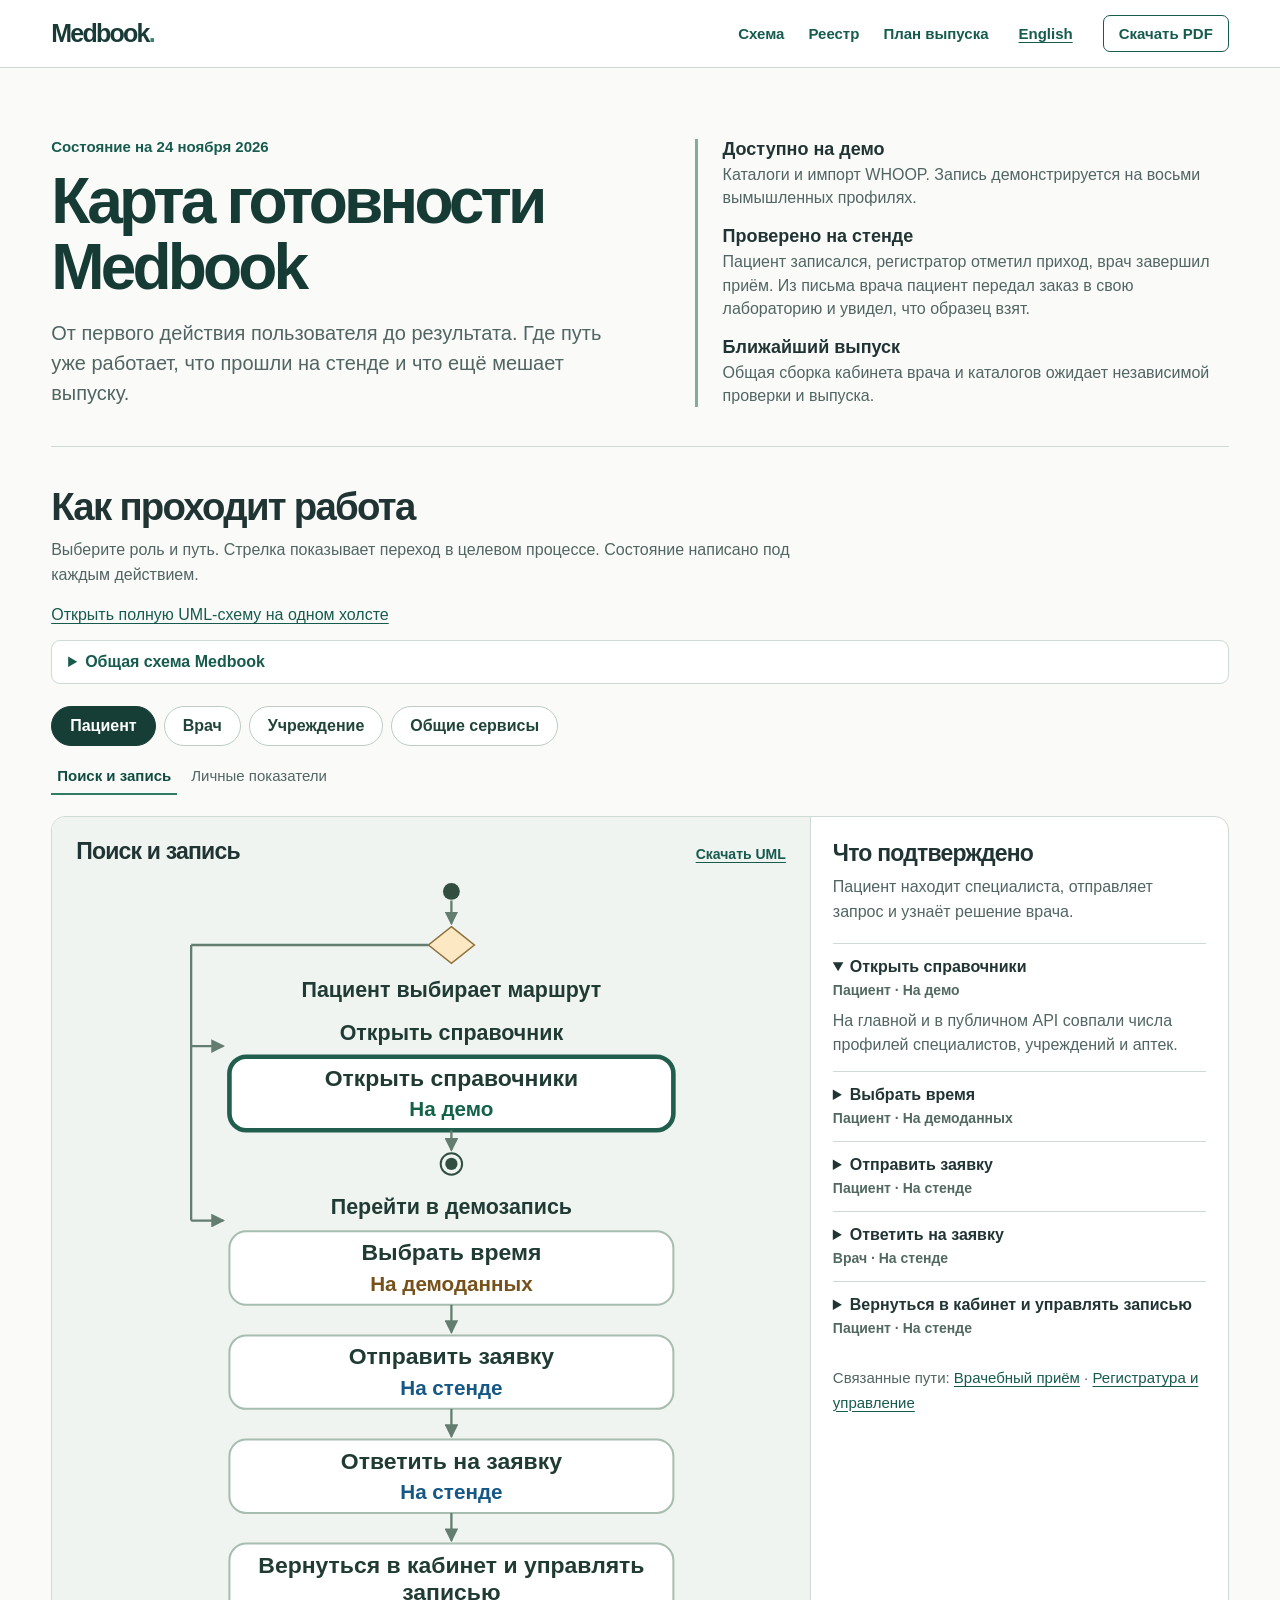
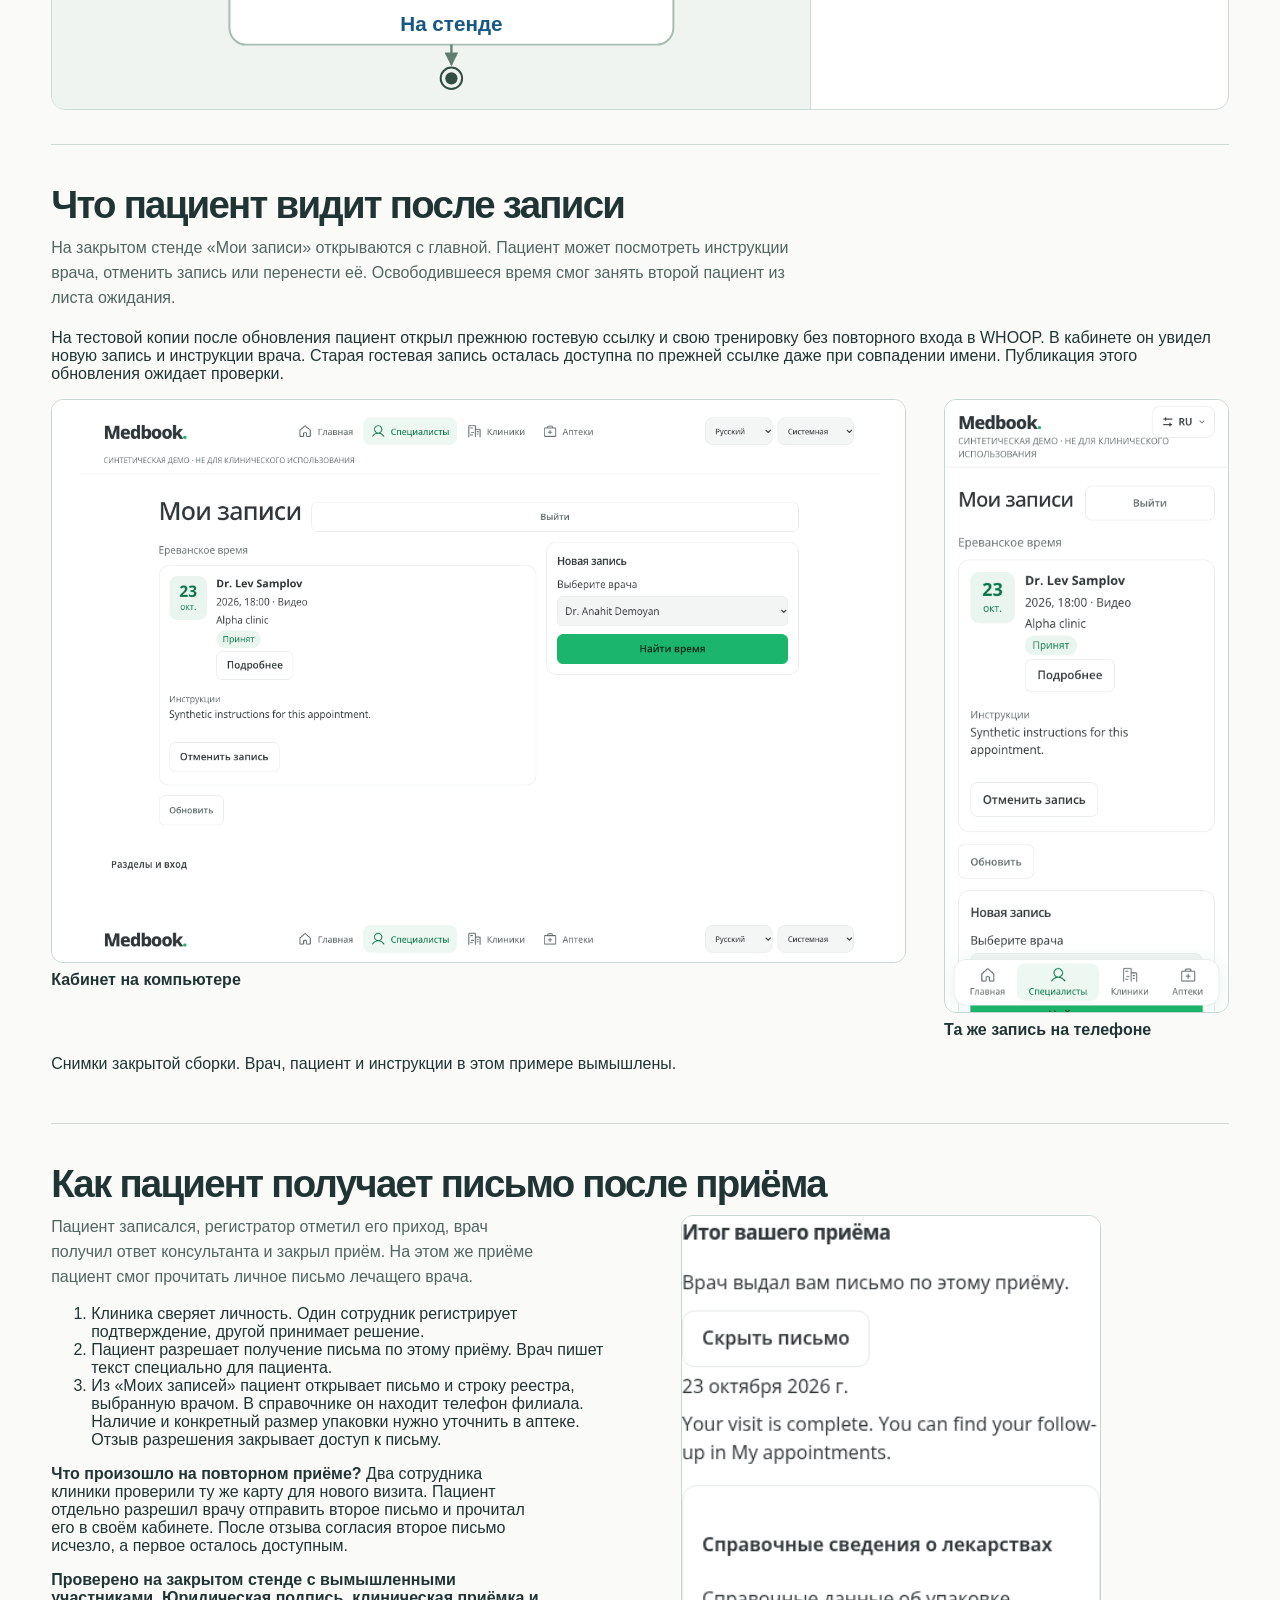
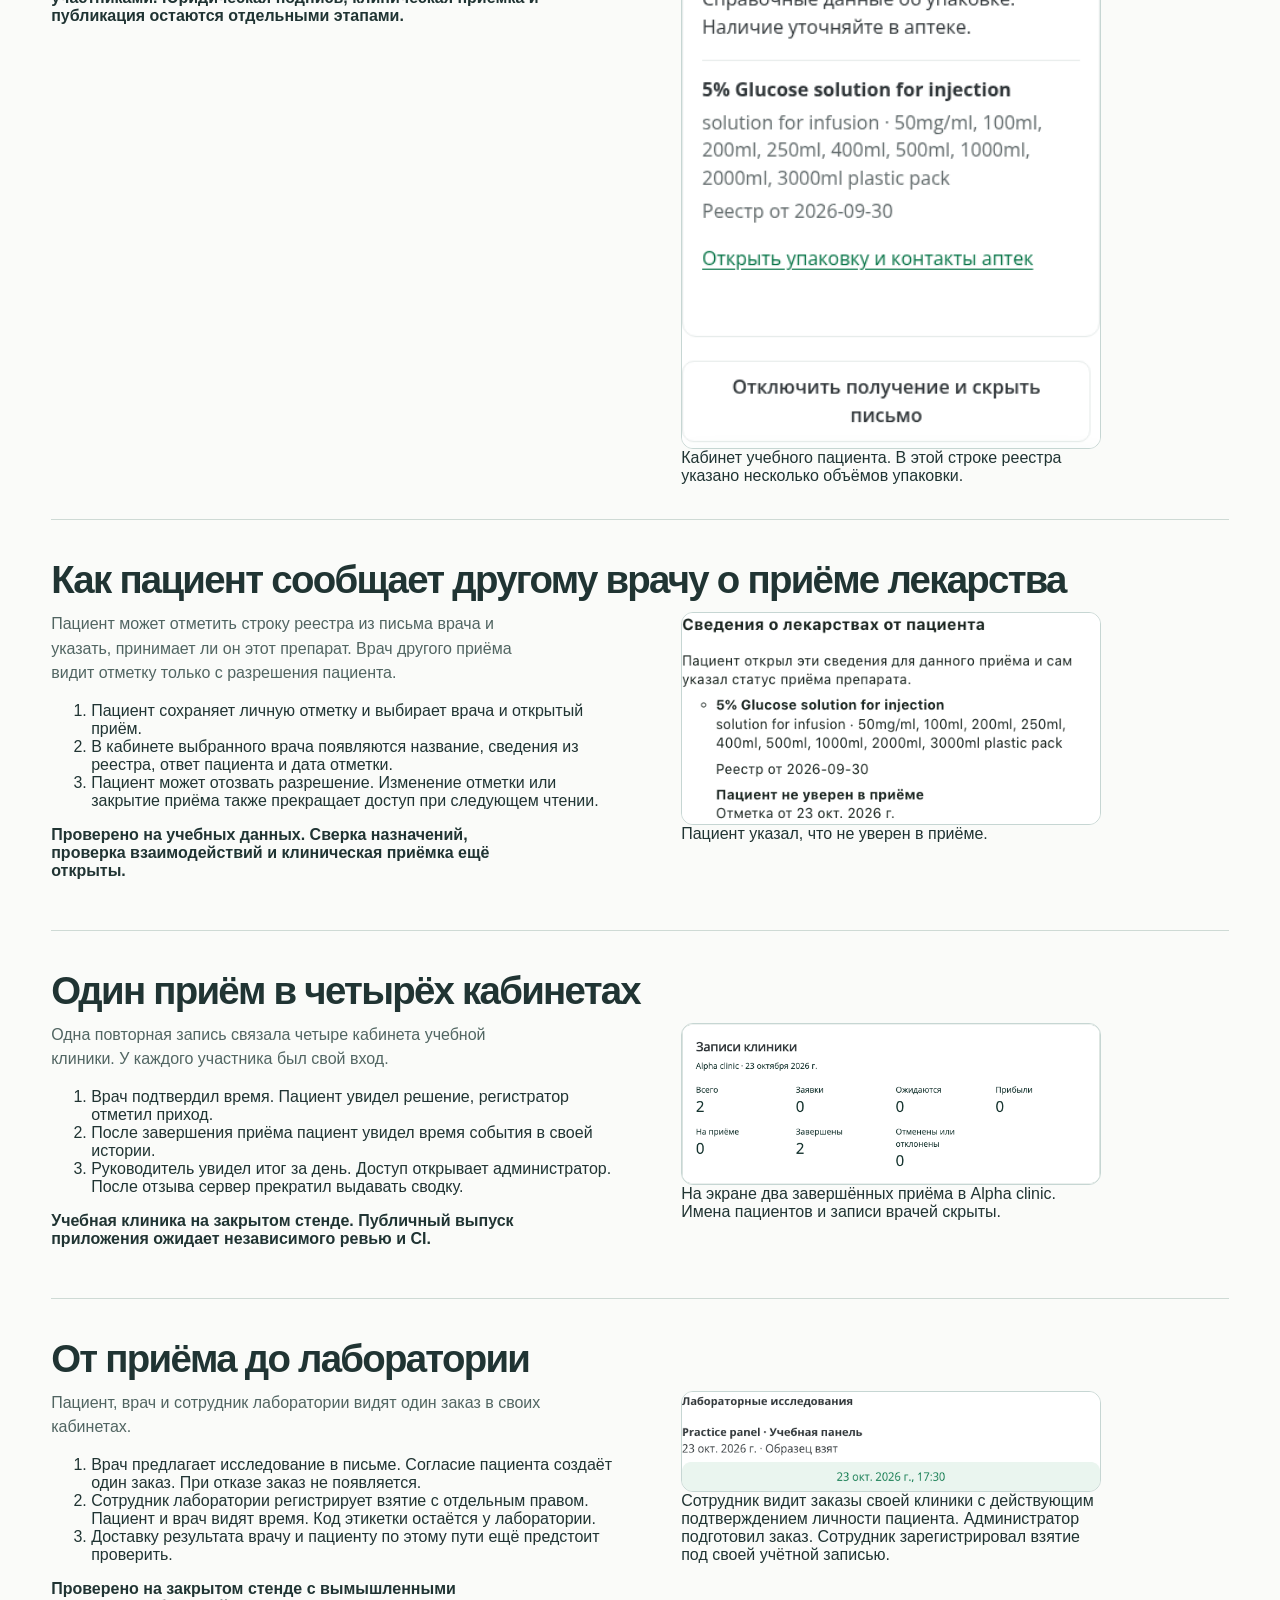
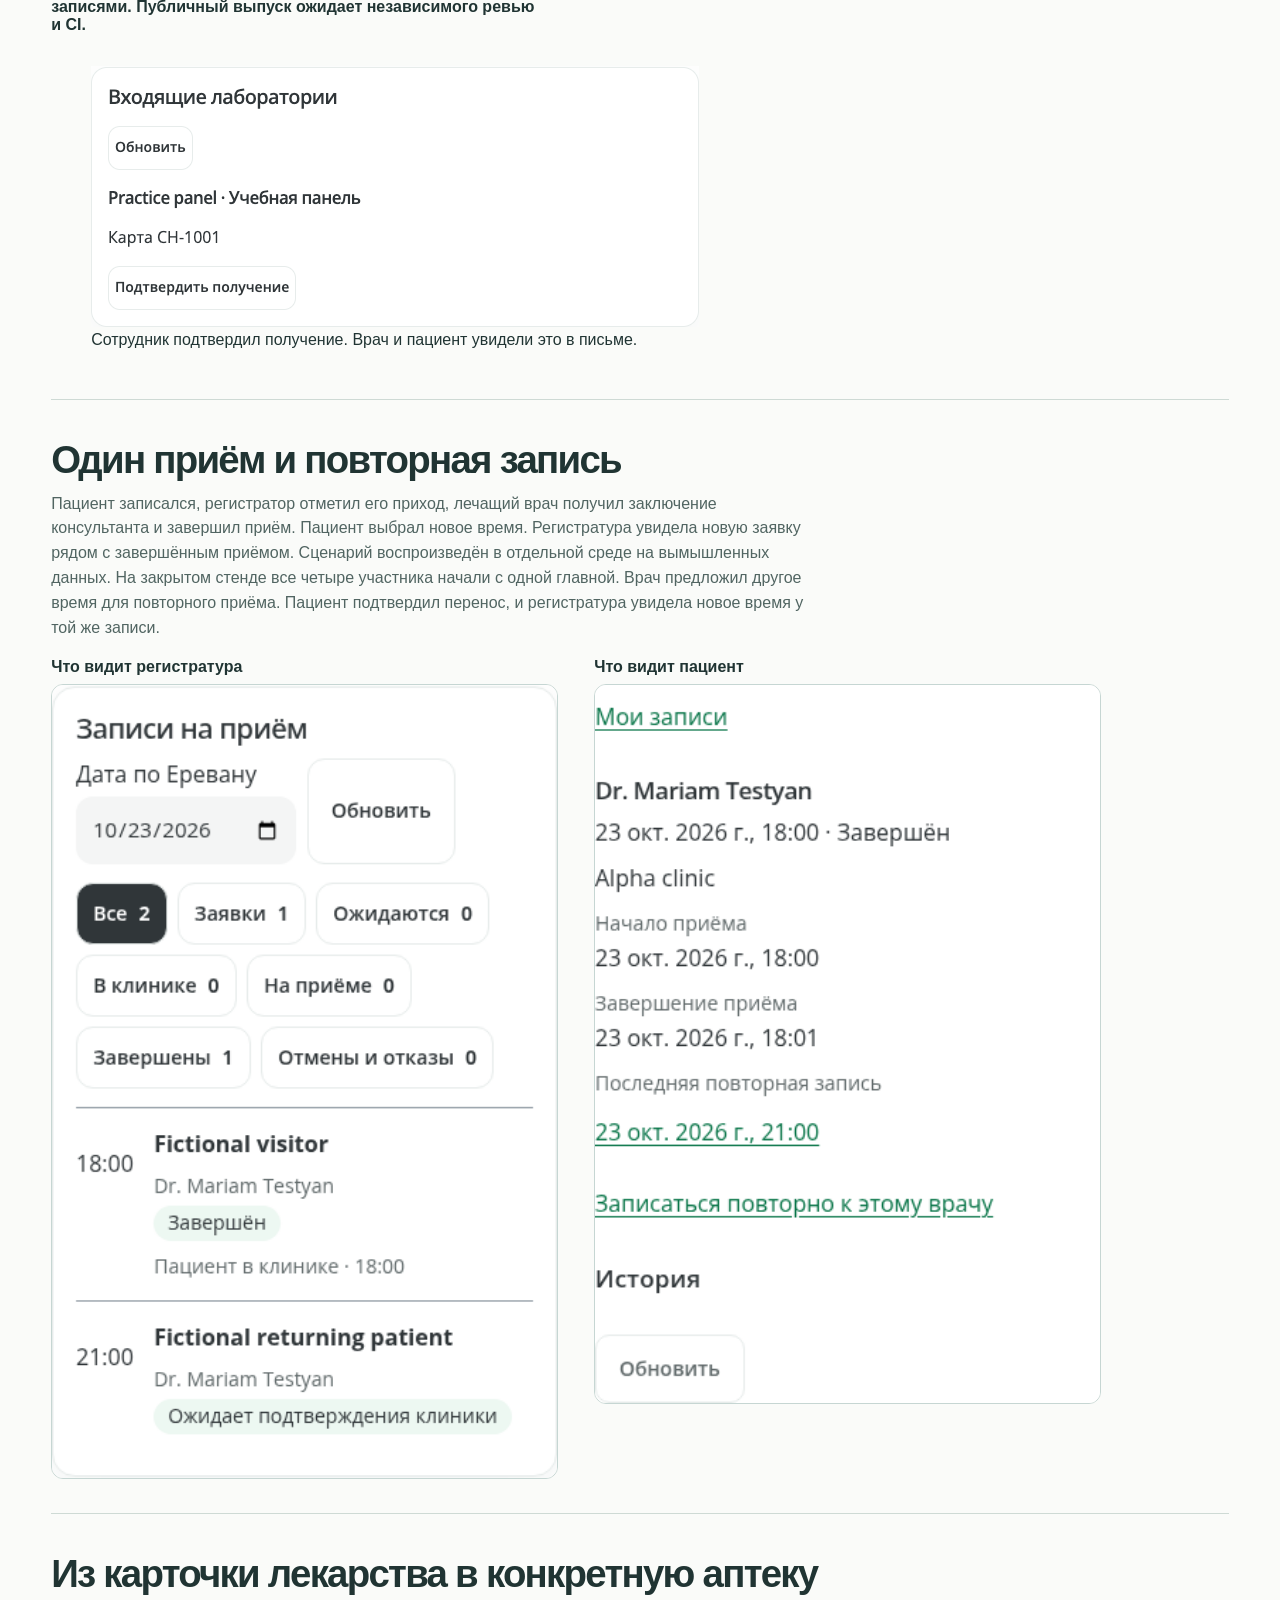
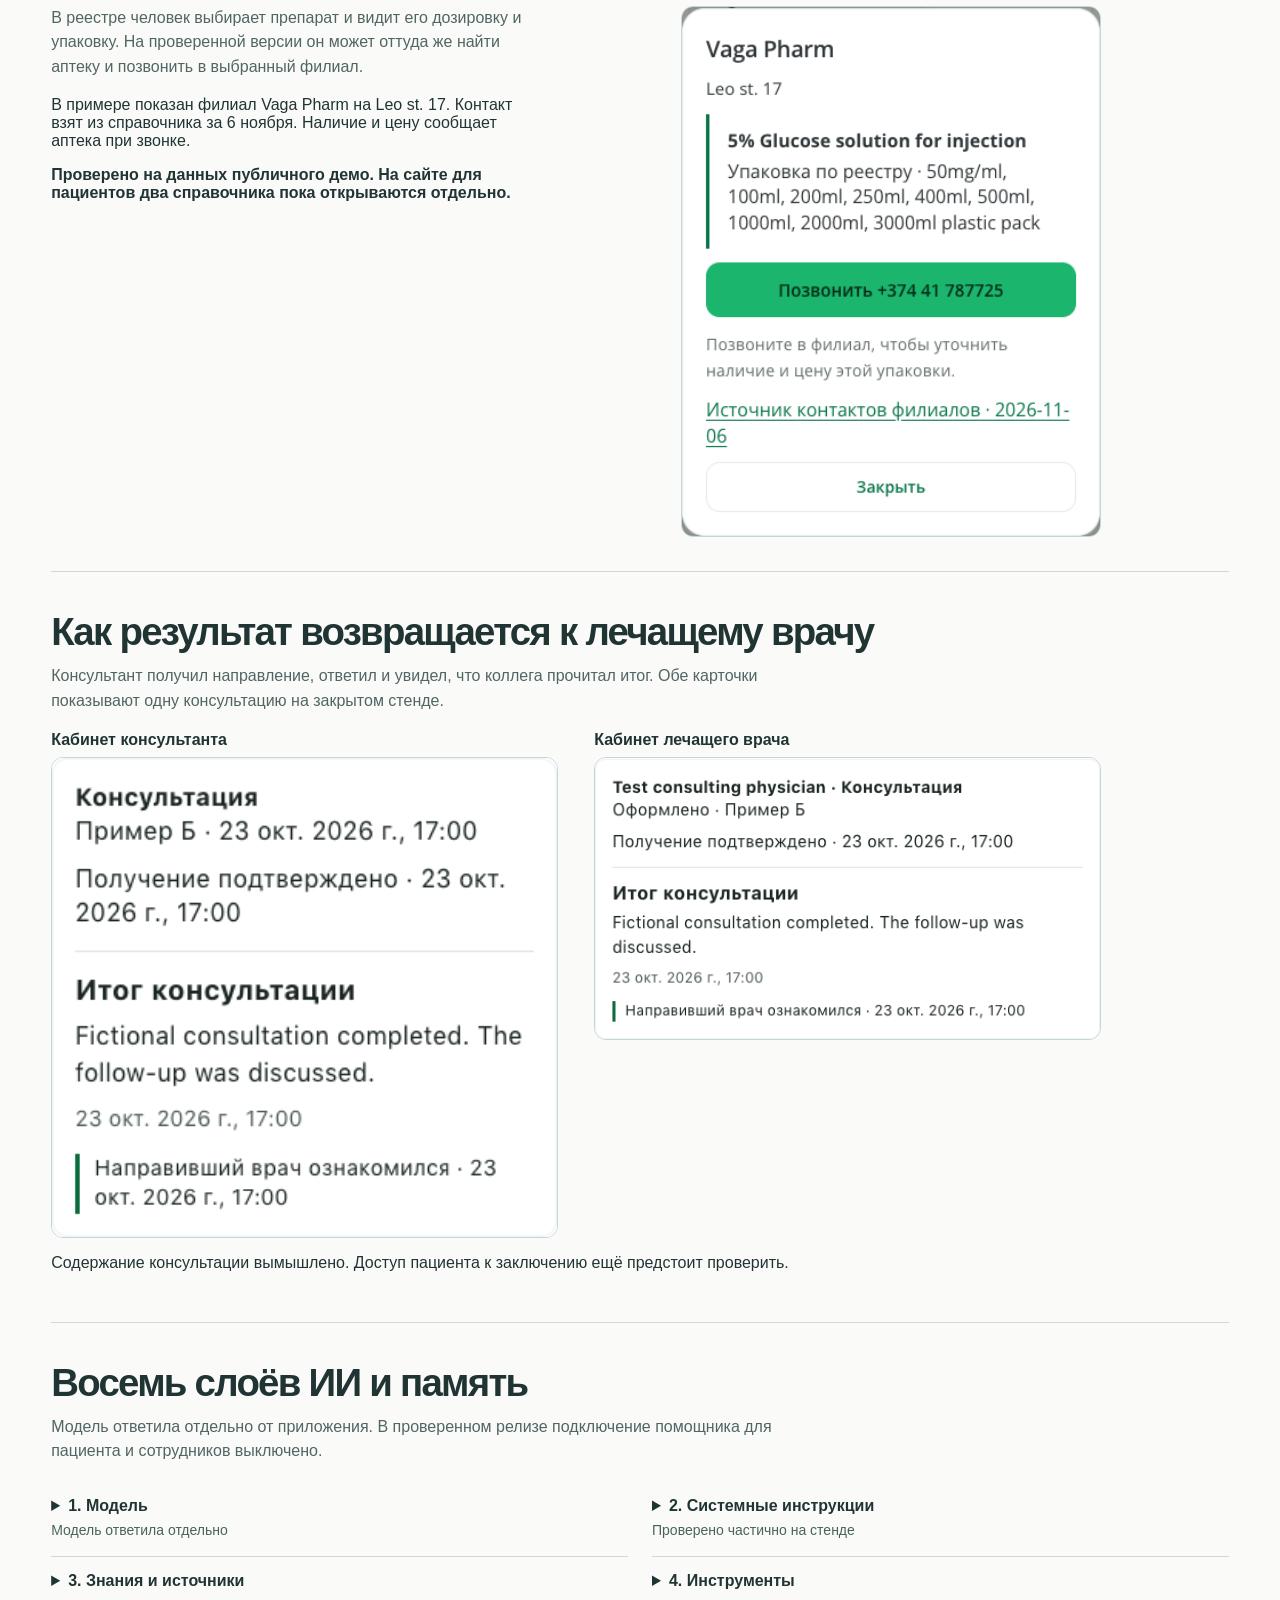
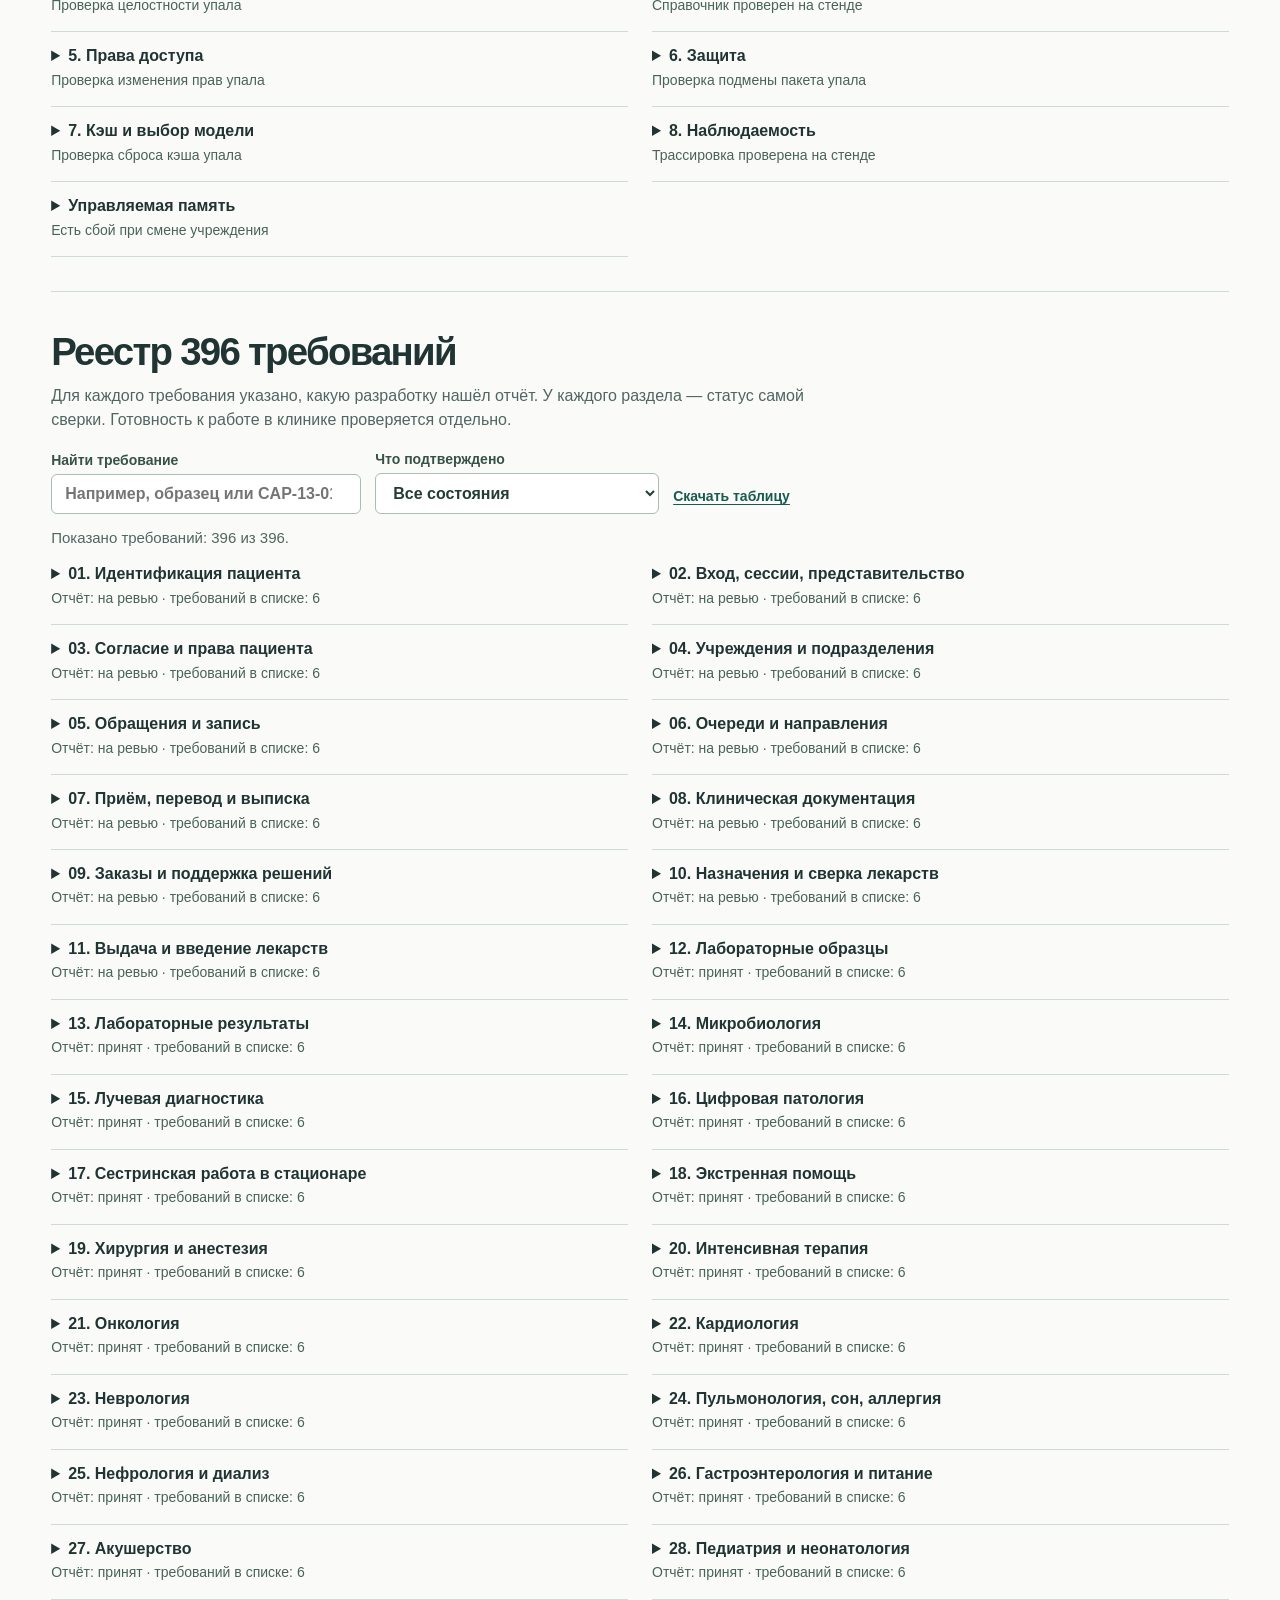
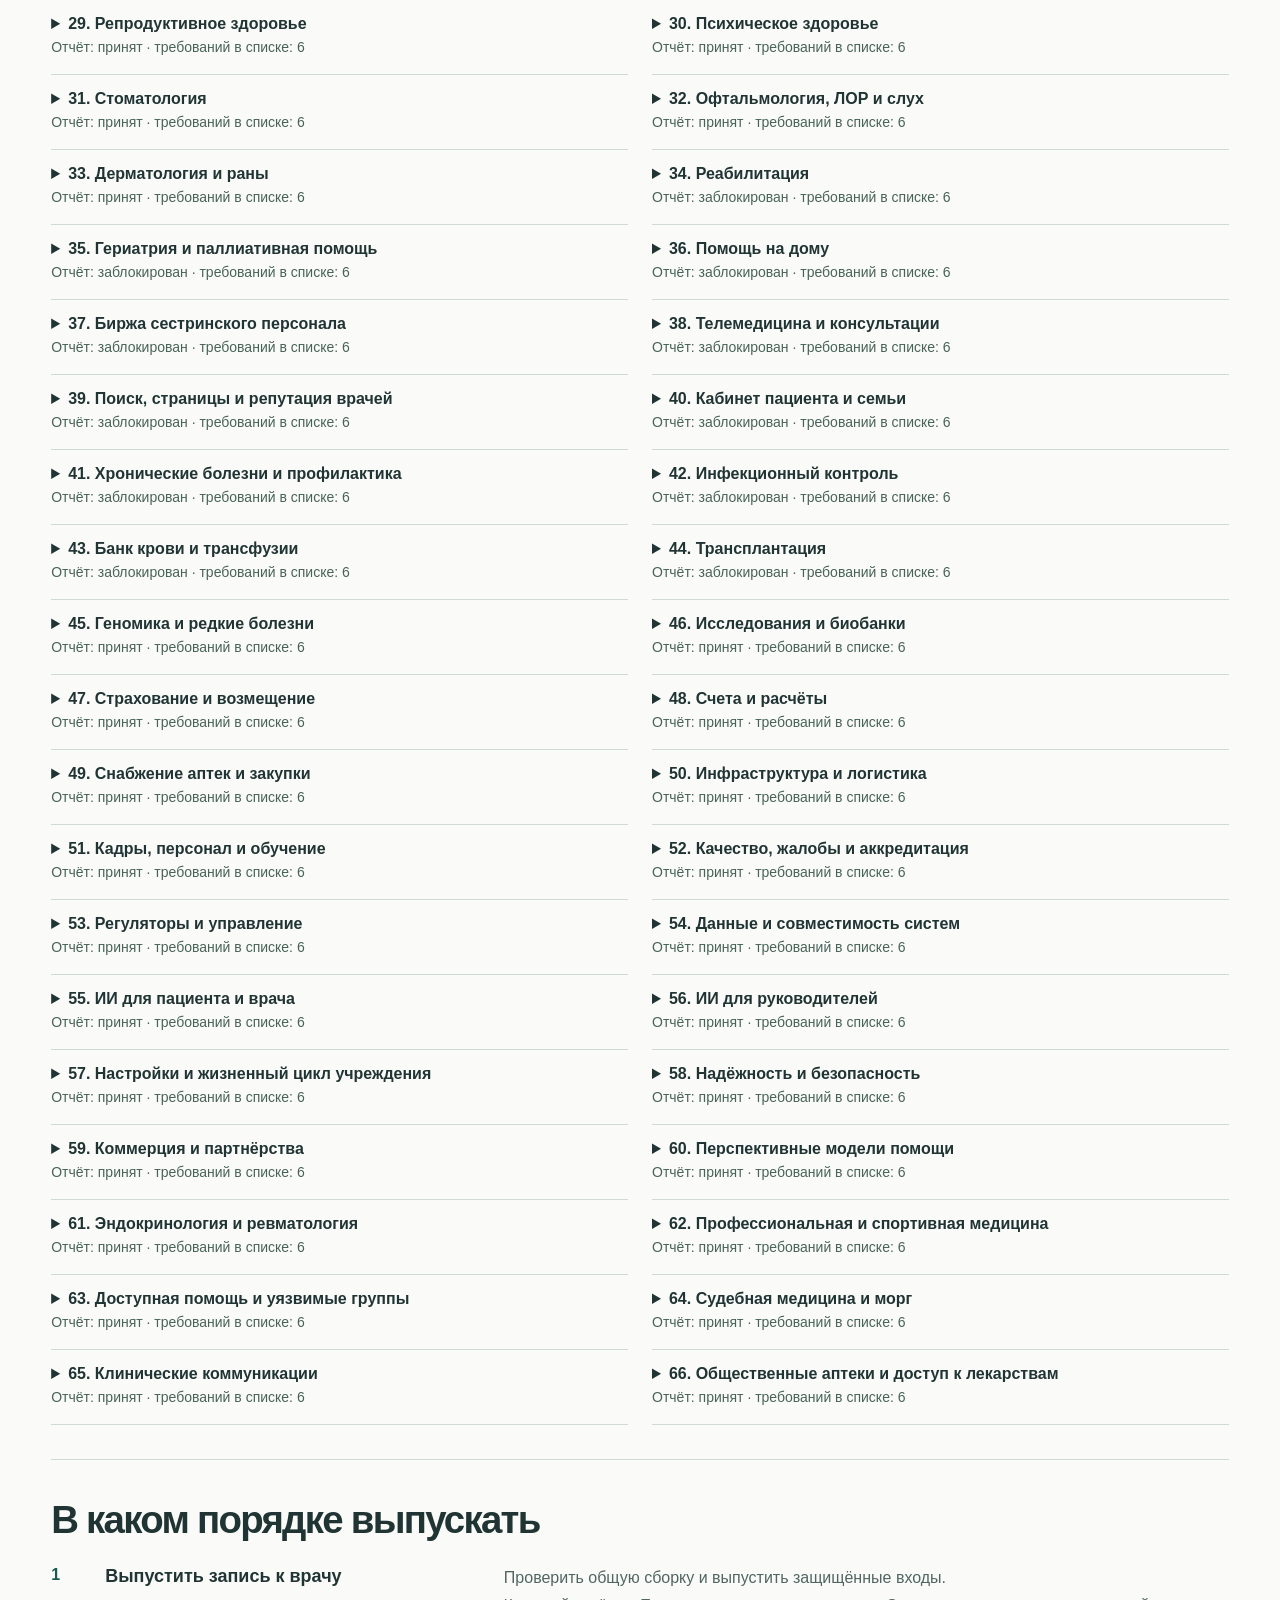
